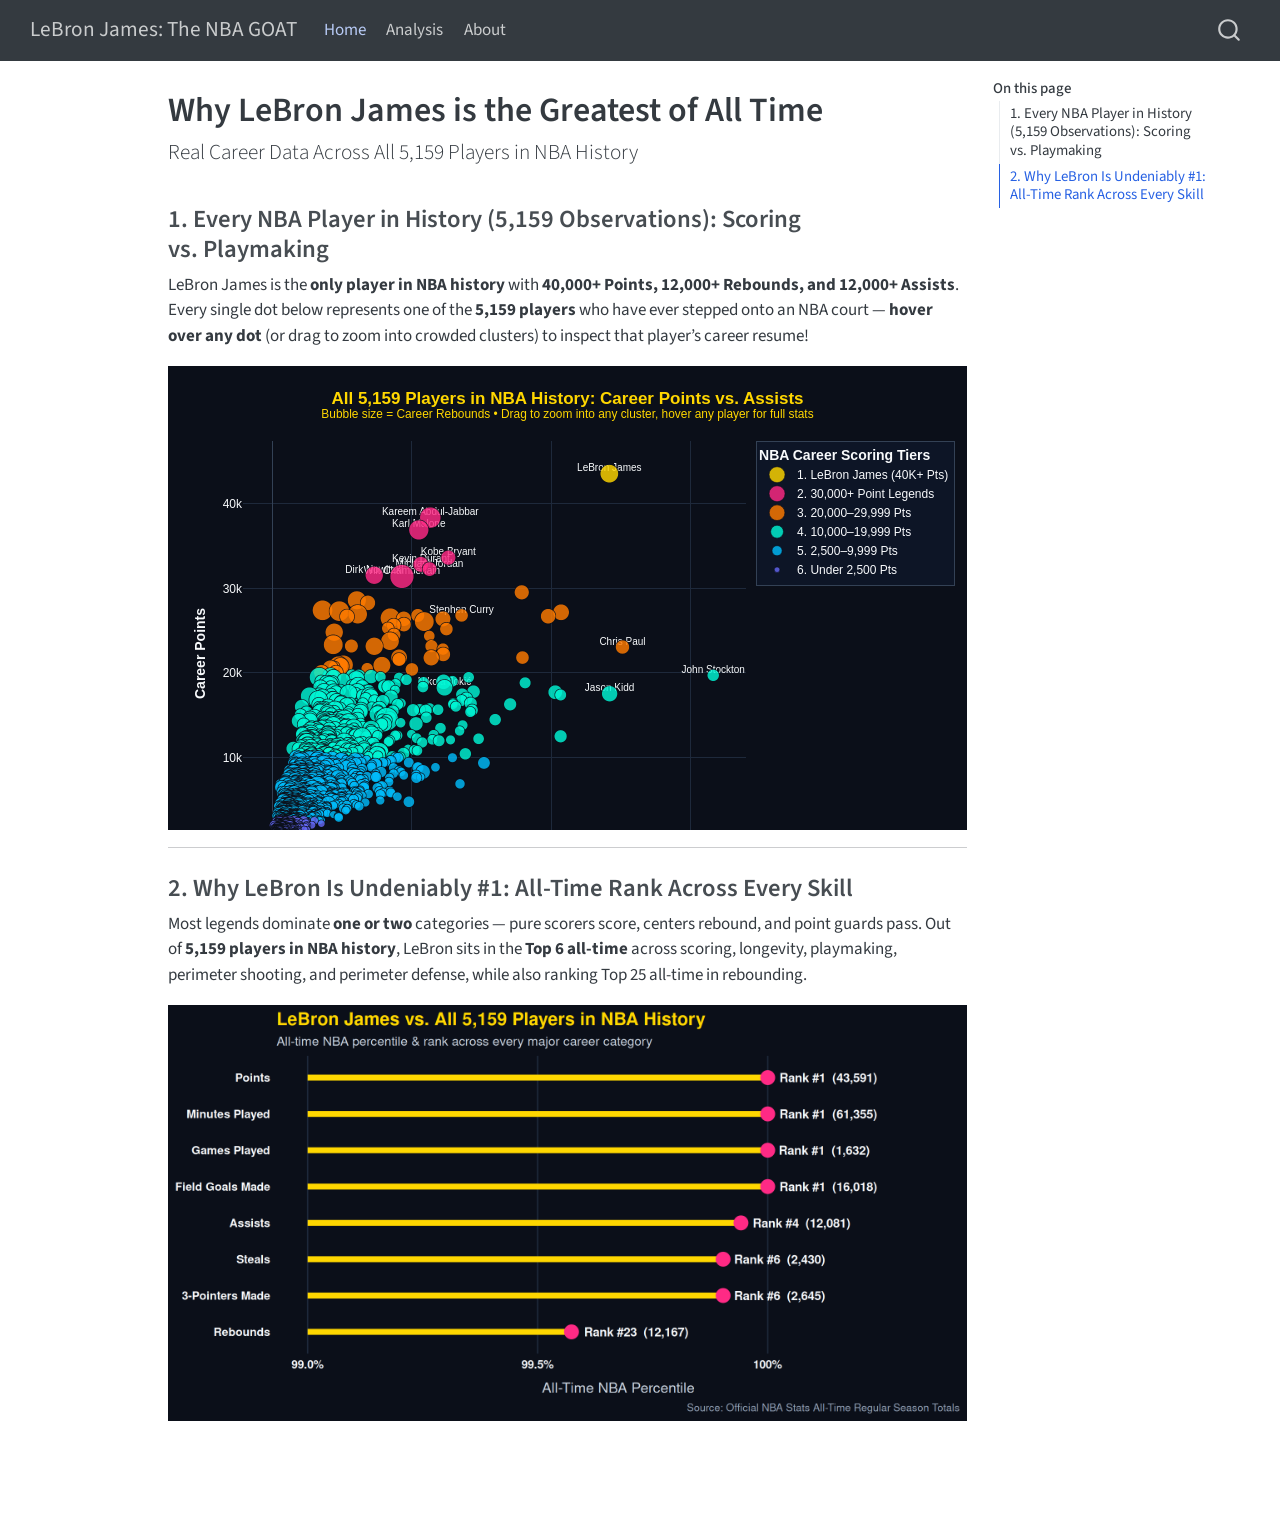
==== index.html @ cf9c0095 "Built site for gh-pages" ====
<!DOCTYPE html>
<html xmlns="http://www.w3.org/1999/xhtml" lang="en" xml:lang="en"><head>

<meta charset="utf-8">
<meta name="generator" content="quarto-1.10.19">

<meta name="viewport" content="width=device-width, initial-scale=1.0, user-scalable=yes">


<title>Why LeBron James is the Greatest of All Time – LeBron James: The NBA GOAT</title>
<style>
/* Default styles provided by pandoc.
** See https://pandoc.org/MANUAL.html#variables-for-html for config info.
*/
span.smallcaps{font-variant: small-caps;}
div.columns{display: flex; gap: 1.5em;}
div.column{flex: auto;}
@media screen {
div.columns{gap: min(4vw, 1.5em);}
div.column{overflow-x: auto;}
}
div.hanging-indent{margin-left: 1.5em; text-indent: -1.5em;}
ul.task-list{list-style: none;}
ul.task-list li input[type="checkbox"] {
  width: 0.8em;
  margin: 0 0.8em 0.2em -1em; /* quarto-specific, see https://github.com/quarto-dev/quarto-cli/issues/4556 */ 
  vertical-align: middle;
}
</style>


<script src="site_libs/quarto-nav/quarto-nav.js"></script>
<script src="site_libs/quarto-nav/headroom.min.js"></script>
<script src="site_libs/clipboard/clipboard.min.js"></script>
<script src="site_libs/quarto-search/autocomplete.umd.js"></script>
<script src="site_libs/quarto-search/fuse.min.js"></script>
<script src="site_libs/quarto-search/quarto-search.js"></script>
<meta name="quarto:offset" content="./">
<script src="site_libs/quarto-html/quarto.js" type="module"></script>
<script src="site_libs/quarto-html/tabsets/tabsets.js" type="module"></script>
<script src="site_libs/quarto-html/popper.min.js"></script>
<script src="site_libs/quarto-html/tippy.umd.min.js"></script>
<script src="site_libs/quarto-html/anchor.min.js"></script>
<link href="site_libs/quarto-html/tippy.css" rel="stylesheet">
<link href="site_libs/quarto-html/quarto-syntax-highlighting-bf27225e3a48a9273f3daa8f8e829971.css" rel="stylesheet" id="quarto-text-highlighting-styles">
<script src="site_libs/bootstrap/bootstrap.min.js"></script>
<link href="site_libs/bootstrap/bootstrap-icons.css" rel="stylesheet">
<link href="site_libs/bootstrap/bootstrap-a4963fa6a6f52ac59a3dae6ac7b188c1.min.css" rel="stylesheet" append-hash="true" id="quarto-bootstrap" data-mode="light">
<script id="quarto-search-options" type="application/json">{
  "location": "navbar",
  "copy-button": false,
  "collapse-after": 3,
  "panel-placement": "end",
  "type": "overlay",
  "limit": 50,
  "keyboard-shortcut": [
    "f",
    "/",
    "s"
  ],
  "show-item-context": false,
  "language": {
    "search-no-results-text": "No results",
    "search-matching-documents-text": "matching documents",
    "search-copy-link-title": "Copy link to search",
    "search-hide-matches-text": "Hide additional matches",
    "search-more-match-text": "more match in this document",
    "search-more-matches-text": "more matches in this document",
    "search-clear-button-title": "Clear",
    "search-text-placeholder": "",
    "search-detached-cancel-button-title": "Cancel",
    "search-submit-button-title": "Submit",
    "search-label": "Search"
  }
}</script>
<link href="site_libs/htmltools-fill-0.5.9/fill.css" rel="stylesheet">
<script src="site_libs/htmlwidgets-1.6.4/htmlwidgets.js"></script>
<script src="site_libs/plotly-binding-4.12.1/plotly.js"></script>
<script src="site_libs/typedarray-0.1/typedarray.min.js"></script>
<script src="site_libs/jquery-3.5.1/jquery.min.js"></script>
<link href="site_libs/crosstalk-1.2.2/css/crosstalk.min.css" rel="stylesheet">
<script src="site_libs/crosstalk-1.2.2/js/crosstalk.min.js"></script>
<link href="site_libs/plotly-htmlwidgets-css-2.25.2/plotly-htmlwidgets.css" rel="stylesheet">
<script src="site_libs/plotly-main-2.25.2/plotly-latest.min.js"></script>


</head>

<body class="nav-fixed quarto-light">

<div id="quarto-search-results"></div>
  <header id="quarto-header" class="headroom fixed-top">
    <nav class="navbar navbar-expand-lg " data-bs-theme="dark">
      <div class="navbar-container container-fluid">
      <div class="navbar-brand-container mx-auto">
    <a class="navbar-brand" href="./index.html">
    <span class="navbar-title">LeBron James: The NBA GOAT</span>
    </a>
  </div>
            <div id="quarto-search" class="" title="Search"></div>
          <button class="navbar-toggler" type="button" data-bs-toggle="collapse" data-bs-target="#navbarCollapse" aria-controls="navbarCollapse" role="menu" aria-expanded="false" aria-label="Toggle navigation" onclick="if (window.quartoToggleHeadroom) { window.quartoToggleHeadroom(); }">
  <span class="navbar-toggler-icon"></span>
</button>
          <div class="collapse navbar-collapse" id="navbarCollapse">
            <ul class="navbar-nav navbar-nav-scroll me-auto">
  <li class="nav-item">
    <a class="nav-link active" href="./index.html" aria-current="page"> 
<span class="menu-text">Home</span></a>
  </li>  
  <li class="nav-item">
    <a class="nav-link" href="./analysis.html"> 
<span class="menu-text">Analysis</span></a>
  </li>  
  <li class="nav-item">
    <a class="nav-link" href="./about.html"> 
<span class="menu-text">About</span></a>
  </li>  
</ul>
          </div> <!-- /navcollapse -->
            <div class="quarto-navbar-tools">
</div>
      </div> <!-- /container-fluid -->
    </nav>
</header>
<!-- content -->
<div id="quarto-content" class="quarto-container page-columns page-rows-contents page-layout-article page-navbar">
<!-- sidebar -->
<!-- margin-sidebar -->
    <div id="quarto-margin-sidebar" class="sidebar margin-sidebar">
        <nav id="TOC" role="doc-toc" class="toc-active">
    <h2 id="toc-title">On this page</h2>
   
  <ul>
  <li><a href="#every-nba-player-in-history-5159-observations-scoring-vs.-playmaking" id="toc-every-nba-player-in-history-5159-observations-scoring-vs.-playmaking" class="nav-link active" data-scroll-target="#every-nba-player-in-history-5159-observations-scoring-vs.-playmaking">1. Every NBA Player in History (5,159 Observations): Scoring vs.&nbsp;Playmaking</a></li>
  <li><a href="#why-lebron-is-undeniably-1-all-time-rank-across-every-skill" id="toc-why-lebron-is-undeniably-1-all-time-rank-across-every-skill" class="nav-link" data-scroll-target="#why-lebron-is-undeniably-1-all-time-rank-across-every-skill">2. Why LeBron Is Undeniably #1: All-Time Rank Across Every Skill</a></li>
  </ul>
</nav>
    </div>
<!-- main -->
<main class="content" id="quarto-document-content">

<header id="title-block-header" class="quarto-title-block default">
<div class="quarto-title">
<h1 class="title">Why LeBron James is the Greatest of All Time</h1>
<p class="subtitle lead">Real Career Data Across All 5,159 Players in NBA History</p>
</div>



<div class="quarto-title-meta">

    
  
    
  </div>
  


</header>


<section id="every-nba-player-in-history-5159-observations-scoring-vs.-playmaking" class="level3">
<h3 class="anchored" data-anchor-id="every-nba-player-in-history-5159-observations-scoring-vs.-playmaking">1. Every NBA Player in History (5,159 Observations): Scoring vs.&nbsp;Playmaking</h3>
<p>LeBron James is the <strong>only player in NBA history</strong> with <strong>40,000+ Points, 12,000+ Rebounds, and 12,000+ Assists</strong>. Every single dot below represents one of the <strong>5,159 players</strong> who have ever stepped onto an NBA court — <strong>hover over any dot</strong> (or drag to zoom into crowded clusters) to inspect that player’s career resume!</p>
<div class="cell">
<div class="cell-output-display">
<div class="plotly html-widget html-fill-item" id="htmlwidget-66c1d3020877c695e731" style="width:100%;height:464px;"></div>
<script type="application/json" data-for="htmlwidget-66c1d3020877c695e731">{"x":{"visdat":{"4955497e282a":["function () ","plotlyVisDat"],"4955232769fa":["function () ","data"],"49553bae70bb":["function () ","data"]},"cur_data":"49553bae70bb","attrs":{"4955232769fa":{"alpha_stroke":1,"sizes":[10,100],"spans":[1,20],"x":{},"y":{},"color":{},"colors":["#FFD700","#FF2A85","#FF7B00","#00F5D4","#00BBF9","#6366F1"],"type":"scattergl","mode":"markers","text":{},"hoverinfo":"text","marker":{"size":{},"opacity":0.81999999999999995,"line":{"width":0.59999999999999998,"color":"#0B0F19"}},"inherit":true},"49553bae70bb":{"alpha_stroke":1,"sizes":[10,100],"spans":[1,20],"x":{},"y":{},"text":{},"type":"scatter","mode":"text","textposition":"top center","textfont":{"size":10,"color":"#F8FAFC"},"hoverinfo":"skip","showlegend":false,"inherit":true}},"layout":{"height":560,"margin":{"b":60,"l":75,"t":75,"r":30},"title":{"text":"<b>All 5,159 Players in NBA History: Career Points vs. Assists<\/b><br><sup>Bubble size = Career Rebounds • Drag to zoom into any cluster, hover any player for full stats<\/sup>","font":{"color":"#FFD700","size":17}},"paper_bgcolor":"#0B0F19","plot_bgcolor":"#0B0F19","font":{"color":"#F8FAFC"},"xaxis":{"domain":[0,1],"automargin":true,"title":"<b>Career Assists<\/b>","gridcolor":"#1E293B","zerolinecolor":"#334155"},"yaxis":{"domain":[0,1],"automargin":true,"title":"<b>Career Points<\/b>","gridcolor":"#1E293B","zerolinecolor":"#334155"},"legend":{"title":{"text":"<b>NBA Career Scoring Tiers<\/b>"},"bgcolor":"rgba(15, 23, 42, 0.85)","bordercolor":"#334155","borderwidth":1},"hovermode":"closest","showlegend":true},"source":"A","config":{"modeBarButtonsToAdd":["hoverclosest","hovercompare"],"showSendToCloud":false},"data":[{"x":[12081],"y":[43591],"type":"scattergl","mode":"markers","text":"<b>#1 LeBron James<\/b><br>Tier: 1. LeBron James (40K+ Pts)<br><b>Points:<\/b> 43,591 (26.7 PPG) — Rank #1<br><b>Assists:<\/b> 12,081 (7.4 APG) — Rank #4<br><b>Rebounds:<\/b> 12,167 (7.5 RPG) — Rank #23<br><b>Steals:<\/b> 2,430 | <b>Blocks:<\/b> 1,192<br><b>Games Played:<\/b> 1,632 | <b>True Shooting:<\/b> 59.0%","hoverinfo":"text","marker":{"color":"rgba(255,215,0,1)","size":18.262801985638195,"opacity":0.81999999999999995,"line":{"color":"#0B0F19","width":0.59999999999999998}},"name":"1. LeBron James (40K+ Pts)","textfont":{"color":"rgba(255,215,0,1)"},"error_y":{"color":"rgba(255,215,0,1)"},"error_x":{"color":"rgba(255,215,0,1)"},"line":{"color":"rgba(255,215,0,1)"},"xaxis":"x","yaxis":"y","frame":null},{"x":[5660,5248,6306,5323,5633,3651,4643],"y":[38387,36928,33643,32848,32292,31560,31419],"type":"scattergl","mode":"markers","text":["<b>#2 Kareem Abdul-Jabbar<\/b><br>Tier: 2. 30,000+ Point Legends<br><b>Points:<\/b> 38,387 (24.6 PPG) — Rank #2<br><b>Assists:<\/b> 5,660 (3.6 APG) — Rank #51<br><b>Rebounds:<\/b> 17,440 (11.2 RPG) — Rank #3<br><b>Steals:<\/b> 1,160 | <b>Blocks:<\/b> 3,189<br><b>Games Played:<\/b> 1,560 | <b>True Shooting:<\/b> 59.2%","<b>#3 Karl Malone<\/b><br>Tier: 2. 30,000+ Point Legends<br><b>Points:<\/b> 36,928 (25 PPG) — Rank #3<br><b>Assists:<\/b> 5,248 (3.6 APG) — Rank #65<br><b>Rebounds:<\/b> 14,968 (10.1 RPG) — Rank #7<br><b>Steals:<\/b> 2,085 | <b>Blocks:<\/b> 1,145<br><b>Games Played:<\/b> 1,476 | <b>True Shooting:<\/b> 57.7%","<b>#4 Kobe Bryant<\/b><br>Tier: 2. 30,000+ Point Legends<br><b>Points:<\/b> 33,643 (25 PPG) — Rank #4<br><b>Assists:<\/b> 6,306 (4.7 APG) — Rank #36<br><b>Rebounds:<\/b> 7,047 (5.2 RPG) — Rank #121<br><b>Steals:<\/b> 1,944 | <b>Blocks:<\/b> 640<br><b>Games Played:<\/b> 1,346 | <b>True Shooting:<\/b> 55.0%","<b>#5 Kevin Durant<\/b><br>Tier: 2. 30,000+ Point Legends<br><b>Points:<\/b> 32,848 (27.1 PPG) — Rank #5<br><b>Assists:<\/b> 5,323 (4.4 APG) — Rank #62<br><b>Rebounds:<\/b> 8,327 (6.9 RPG) — Rank #74<br><b>Steals:<\/b> 1,243 | <b>Blocks:<\/b> 1,359<br><b>Games Played:<\/b> 1,213 | <b>True Shooting:<\/b> 62.2%","<b>#6 Michael Jordan<\/b><br>Tier: 2. 30,000+ Point Legends<br><b>Points:<\/b> 32,292 (30.1 PPG) — Rank #6<br><b>Assists:<\/b> 5,633 (5.3 APG) — Rank #53<br><b>Rebounds:<\/b> 6,672 (6.2 RPG) — Rank #143<br><b>Steals:<\/b> 2,514 | <b>Blocks:<\/b> 893<br><b>Games Played:<\/b> 1,072 | <b>True Shooting:<\/b> 56.9%","<b>#7 Dirk Nowitzki<\/b><br>Tier: 2. 30,000+ Point Legends<br><b>Points:<\/b> 31,560 (20.7 PPG) — Rank #7<br><b>Assists:<\/b> 3,651 (2.4 APG) — Rank #165<br><b>Rebounds:<\/b> 11,489 (7.5 RPG) — Rank #28<br><b>Steals:<\/b> 1,210 | <b>Blocks:<\/b> 1,281<br><b>Games Played:<\/b> 1,522 | <b>True Shooting:<\/b> 57.7%","<b>#8 Wilt Chamberlain<\/b><br>Tier: 2. 30,000+ Point Legends<br><b>Points:<\/b> 31,419 (30.1 PPG) — Rank #8<br><b>Assists:<\/b> 4,643 (4.4 APG) — Rank #86<br><b>Rebounds:<\/b> 23,924 (22.9 RPG) — Rank #1<br><b>Steals:<\/b> N/A | <b>Blocks:<\/b> N/A<br><b>Games Played:<\/b> 1,045 | <b>True Shooting:<\/b> 54.7%"],"hoverinfo":["text","text","text","text","text","text","text"],"marker":{"color":"rgba(255,42,133,1)","size":[21.076007586997186,19.819581346787515,14.854635254301687,15.799330913163171,14.561877293575911,17.859712243561745,24],"opacity":0.81999999999999995,"line":{"color":"#0B0F19","width":0.59999999999999998}},"name":"2. 30,000+ Point Legends","textfont":{"color":"rgba(255,42,133,1)"},"error_y":{"color":"rgba(255,42,133,1)"},"error_x":{"color":"rgba(255,42,133,1)"},"line":{"color":"rgba(255,42,133,1)"},"xaxis":"x","yaxis":"y","frame":null},{"x":[8940,3026,3422,1796,2398,10351,3058,6782,5212,9887,2677,4225,4708,6114,5445,4714,4351,4141,6238,2215,4361,5624,4215,2180,2830,5701,3650,12552,6115,6125,4541,8966,5695,4540,2544,3925,2369,2441,2214,2076,3398,5001,2283,1761],"y":[29539,28596,28289,27409,27313,27176,26946,26806,26801,26710,26668,26496,26397,26395,26071,25728,25613,25279,25192,24815,24505,24368,23757,23334,23177,23165,23149,23058,22816,22195,21836,21813,21791,21586,20941,20894,20880,20790,20708,20558,20497,20407,20049,20042],"type":"scattergl","mode":"markers","text":["<b>#9 James Harden<\/b><br>Tier: 3. 20,000–29,999 Pts<br><b>Points:<\/b> 29,539 (24 PPG) — Rank #9<br><b>Assists:<\/b> 8,940 (7.3 APG) — Rank #12<br><b>Rebounds:<\/b> 6,864 (5.6 RPG) — Rank #133<br><b>Steals:<\/b> 1,804 | <b>Blocks:<\/b> 689<br><b>Games Played:<\/b> 1,233 | <b>True Shooting:<\/b> 60.8%","<b>#10 Shaquille O'Neal<\/b><br>Tier: 3. 20,000–29,999 Pts<br><b>Points:<\/b> 28,596 (23.7 PPG) — Rank #10<br><b>Assists:<\/b> 3,026 (2.5 APG) — Rank #241<br><b>Rebounds:<\/b> 13,099 (10.9 RPG) — Rank #15<br><b>Steals:<\/b> 739 | <b>Blocks:<\/b> 2,732<br><b>Games Played:<\/b> 1,207 | <b>True Shooting:<\/b> 58.6%","<b>#11 Carmelo Anthony<\/b><br>Tier: 3. 20,000–29,999 Pts<br><b>Points:<\/b> 28,289 (22.5 PPG) — Rank #11<br><b>Assists:<\/b> 3,422 (2.7 APG) — Rank #190<br><b>Rebounds:<\/b> 7,808 (6.2 RPG) — Rank #85<br><b>Steals:<\/b> 1,223 | <b>Blocks:<\/b> 644<br><b>Games Played:<\/b> 1,260 | <b>True Shooting:<\/b> 54.3%","<b>#12 Moses Malone<\/b><br>Tier: 3. 20,000–29,999 Pts<br><b>Points:<\/b> 27,409 (20.6 PPG) — Rank #12<br><b>Assists:<\/b> 1,796 (1.4 APG) — Rank #552<br><b>Rebounds:<\/b> 16,212 (12.2 RPG) — Rank #5<br><b>Steals:<\/b> 1,089 | <b>Blocks:<\/b> 1,733<br><b>Games Played:<\/b> 1,329 | <b>True Shooting:<\/b> 56.9%","<b>#13 Elvin Hayes<\/b><br>Tier: 3. 20,000–29,999 Pts<br><b>Points:<\/b> 27,313 (21 PPG) — Rank #13<br><b>Assists:<\/b> 2,398 (1.8 APG) — Rank #369<br><b>Rebounds:<\/b> 16,279 (12.5 RPG) — Rank #4<br><b>Steals:<\/b> 864 | <b>Blocks:<\/b> 1,771<br><b>Games Played:<\/b> 1,303 | <b>True Shooting:<\/b> 49.1%","<b>#14 Russell Westbrook<\/b><br>Tier: 3. 20,000–29,999 Pts<br><b>Points:<\/b> 27,176 (20.9 PPG) — Rank #14<br><b>Assists:<\/b> 10,351 (8 APG) — Rank #5<br><b>Rebounds:<\/b> 9,025 (6.9 RPG) — Rank #61<br><b>Steals:<\/b> 2,038 | <b>Blocks:<\/b> 418<br><b>Games Played:<\/b> 1,301 | <b>True Shooting:<\/b> 52.6%","<b>#15 Hakeem Olajuwon<\/b><br>Tier: 3. 20,000–29,999 Pts<br><b>Points:<\/b> 26,946 (21.8 PPG) — Rank #15<br><b>Assists:<\/b> 3,058 (2.5 APG) — Rank #236<br><b>Rebounds:<\/b> 13,748 (11.1 RPG) — Rank #14<br><b>Steals:<\/b> 2,162 | <b>Blocks:<\/b> 3,830<br><b>Games Played:<\/b> 1,238 | <b>True Shooting:<\/b> 55.3%","<b>#16 Stephen Curry<\/b><br>Tier: 3. 20,000–29,999 Pts<br><b>Points:<\/b> 26,806 (24.8 PPG) — Rank #16<br><b>Assists:<\/b> 6,782 (6.3 APG) — Rank #27<br><b>Rebounds:<\/b> 5,010 (4.6 RPG) — Rank #288<br><b>Steals:<\/b> 1,611 | <b>Blocks:<\/b> 283<br><b>Games Played:<\/b> 1,079 | <b>True Shooting:<\/b> 62.7%","<b>#17 DeMar DeRozan<\/b><br>Tier: 3. 20,000–29,999 Pts<br><b>Points:<\/b> 26,801 (21.1 PPG) — Rank #17<br><b>Assists:<\/b> 5,212 (4.1 APG) — Rank #68<br><b>Rebounds:<\/b> 5,452 (4.3 RPG) — Rank #244<br><b>Steals:<\/b> 1,256 | <b>Blocks:<\/b> 418<br><b>Games Played:<\/b> 1,273 | <b>True Shooting:<\/b> 55.8%","<b>#18 Oscar Robertson<\/b><br>Tier: 3. 20,000–29,999 Pts<br><b>Points:<\/b> 26,710 (25.7 PPG) — Rank #18<br><b>Assists:<\/b> 9,887 (9.5 APG) — Rank #9<br><b>Rebounds:<\/b> 7,804 (7.5 RPG) — Rank #86<br><b>Steals:<\/b> 77 | <b>Blocks:<\/b> 4<br><b>Games Played:<\/b> 1,040 | <b>True Shooting:<\/b> 56.4%","<b>#19 Dominique Wilkins<\/b><br>Tier: 3. 20,000–29,999 Pts<br><b>Points:<\/b> 26,668 (24.8 PPG) — Rank #19<br><b>Assists:<\/b> 2,677 (2.5 APG) — Rank #305<br><b>Rebounds:<\/b> 7,169 (6.7 RPG) — Rank #113<br><b>Steals:<\/b> 1,378 | <b>Blocks:<\/b> 642<br><b>Games Played:<\/b> 1,074 | <b>True Shooting:<\/b> 53.6%","<b>#20 Tim Duncan<\/b><br>Tier: 3. 20,000–29,999 Pts<br><b>Points:<\/b> 26,496 (19 PPG) — Rank #20<br><b>Assists:<\/b> 4,225 (3 APG) — Rank #112<br><b>Rebounds:<\/b> 15,091 (10.8 RPG) — Rank #6<br><b>Steals:<\/b> 1,025 | <b>Blocks:<\/b> 3,020<br><b>Games Played:<\/b> 1,392 | <b>True Shooting:<\/b> 55.1%","<b>#21 Paul Pierce<\/b><br>Tier: 3. 20,000–29,999 Pts<br><b>Points:<\/b> 26,397 (19.7 PPG) — Rank #21<br><b>Assists:<\/b> 4,708 (3.5 APG) — Rank #84<br><b>Rebounds:<\/b> 7,527 (5.6 RPG) — Rank #95<br><b>Steals:<\/b> 1,752 | <b>Blocks:<\/b> 745<br><b>Games Played:<\/b> 1,343 | <b>True Shooting:<\/b> 56.8%","<b>#22 John Havlicek<\/b><br>Tier: 3. 20,000–29,999 Pts<br><b>Points:<\/b> 26,395 (20.8 PPG) — Rank #22<br><b>Assists:<\/b> 6,114 (4.8 APG) — Rank #42<br><b>Rebounds:<\/b> 8,007 (6.3 RPG) — Rank #84<br><b>Steals:<\/b> 476 | <b>Blocks:<\/b> 117<br><b>Games Played:<\/b> 1,270 | <b>True Shooting:<\/b> 49.2%","<b>#23 Kevin Garnett<\/b><br>Tier: 3. 20,000–29,999 Pts<br><b>Points:<\/b> 26,071 (17.8 PPG) — Rank #23<br><b>Assists:<\/b> 5,445 (3.7 APG) — Rank #57<br><b>Rebounds:<\/b> 14,662 (10 RPG) — Rank #9<br><b>Steals:<\/b> 1,859 | <b>Blocks:<\/b> 2,037<br><b>Games Played:<\/b> 1,462 | <b>True Shooting:<\/b> 54.6%","<b>#24 Vince Carter<\/b><br>Tier: 3. 20,000–29,999 Pts<br><b>Points:<\/b> 25,728 (16.7 PPG) — Rank #24<br><b>Assists:<\/b> 4,714 (3.1 APG) — Rank #82<br><b>Rebounds:<\/b> 6,606 (4.3 RPG) — Rank #152<br><b>Steals:<\/b> 1,530 | <b>Blocks:<\/b> 888<br><b>Games Played:<\/b> 1,541 | <b>True Shooting:<\/b> 53.6%","<b>#25 Alex English<\/b><br>Tier: 3. 20,000–29,999 Pts<br><b>Points:<\/b> 25,613 (21.5 PPG) — Rank #25<br><b>Assists:<\/b> 4,351 (3.6 APG) — Rank #104<br><b>Rebounds:<\/b> 6,538 (5.5 RPG) — Rank #157<br><b>Steals:<\/b> 1,067 | <b>Blocks:<\/b> 833<br><b>Games Played:<\/b> 1,193 | <b>True Shooting:<\/b> 55.0%","<b>#26 Reggie Miller<\/b><br>Tier: 3. 20,000–29,999 Pts<br><b>Points:<\/b> 25,279 (18.2 PPG) — Rank #26<br><b>Assists:<\/b> 4,141 (3 APG) — Rank #122<br><b>Rebounds:<\/b> 4,182 (3 RPG) — Rank #396<br><b>Steals:<\/b> 1,505 | <b>Blocks:<\/b> 299<br><b>Games Played:<\/b> 1,389 | <b>True Shooting:<\/b> 61.4%","<b>#27 Jerry West<\/b><br>Tier: 3. 20,000–29,999 Pts<br><b>Points:<\/b> 25,192 (27 PPG) — Rank #27<br><b>Assists:<\/b> 6,238 (6.7 APG) — Rank #37<br><b>Rebounds:<\/b> 5,376 (5.8 RPG) — Rank #249<br><b>Steals:<\/b> 81 | <b>Blocks:<\/b> 23<br><b>Games Played:<\/b> 932 | <b>True Shooting:<\/b> 55.0%","<b>#28 Patrick Ewing<\/b><br>Tier: 3. 20,000–29,999 Pts<br><b>Points:<\/b> 24,815 (21 PPG) — Rank #28<br><b>Assists:<\/b> 2,215 (1.9 APG) — Rank #412<br><b>Rebounds:<\/b> 11,607 (9.8 RPG) — Rank #27<br><b>Steals:<\/b> 1,136 | <b>Blocks:<\/b> 2,894<br><b>Games Played:<\/b> 1,183 | <b>True Shooting:<\/b> 55.3%","<b>#29 Ray Allen<\/b><br>Tier: 3. 20,000–29,999 Pts<br><b>Points:<\/b> 24,505 (18.9 PPG) — Rank #29<br><b>Assists:<\/b> 4,361 (3.4 APG) — Rank #103<br><b>Rebounds:<\/b> 5,272 (4.1 RPG) — Rank #259<br><b>Steals:<\/b> 1,451 | <b>Blocks:<\/b> 244<br><b>Games Played:<\/b> 1,300 | <b>True Shooting:<\/b> 58.0%","<b>#30 Allen Iverson<\/b><br>Tier: 3. 20,000–29,999 Pts<br><b>Points:<\/b> 24,368 (26.7 PPG) — Rank #30<br><b>Assists:<\/b> 5,624 (6.2 APG) — Rank #54<br><b>Rebounds:<\/b> 3,394 (3.7 RPG) — Rank #533<br><b>Steals:<\/b> 1,983 | <b>Blocks:<\/b> 164<br><b>Games Played:<\/b> 914 | <b>True Shooting:<\/b> 51.8%","<b>#31 Charles Barkley<\/b><br>Tier: 3. 20,000–29,999 Pts<br><b>Points:<\/b> 23,757 (22.1 PPG) — Rank #31<br><b>Assists:<\/b> 4,215 (3.9 APG) — Rank #113<br><b>Rebounds:<\/b> 12,546 (11.7 RPG) — Rank #19<br><b>Steals:<\/b> 1,648 | <b>Blocks:<\/b> 888<br><b>Games Played:<\/b> 1,073 | <b>True Shooting:<\/b> 61.2%","<b>#32 Robert Parish<\/b><br>Tier: 3. 20,000–29,999 Pts<br><b>Points:<\/b> 23,334 (14.5 PPG) — Rank #32<br><b>Assists:<\/b> 2,180 (1.4 APG) — Rank #425<br><b>Rebounds:<\/b> 14,715 (9.1 RPG) — Rank #8<br><b>Steals:<\/b> 1,219 | <b>Blocks:<\/b> 2,361<br><b>Games Played:<\/b> 1,611 | <b>True Shooting:<\/b> 57.1%","<b>#33 Adrian Dantley<\/b><br>Tier: 3. 20,000–29,999 Pts<br><b>Points:<\/b> 23,177 (24.3 PPG) — Rank #33<br><b>Assists:<\/b> 2,830 (3 APG) — Rank #281<br><b>Rebounds:<\/b> 5,455 (5.7 RPG) — Rank #243<br><b>Steals:<\/b> 944 | <b>Blocks:<\/b> 150<br><b>Games Played:<\/b> 955 | <b>True Shooting:<\/b> 61.7%","<b>#34 Dwyane Wade<\/b><br>Tier: 3. 20,000–29,999 Pts<br><b>Points:<\/b> 23,165 (22 PPG) — Rank #34<br><b>Assists:<\/b> 5,701 (5.4 APG) — Rank #49<br><b>Rebounds:<\/b> 4,933 (4.7 RPG) — Rank #297<br><b>Steals:<\/b> 1,620 | <b>Blocks:<\/b> 885<br><b>Games Played:<\/b> 1,054 | <b>True Shooting:<\/b> 55.4%","<b>#35 Elgin Baylor<\/b><br>Tier: 3. 20,000–29,999 Pts<br><b>Points:<\/b> 23,149 (27.4 PPG) — Rank #35<br><b>Assists:<\/b> 3,650 (4.3 APG) — Rank #166<br><b>Rebounds:<\/b> 11,463 (13.5 RPG) — Rank #29<br><b>Steals:<\/b> N/A | <b>Blocks:<\/b> N/A<br><b>Games Played:<\/b> 846 | <b>True Shooting:<\/b> 49.4%","<b>#36 Chris Paul<\/b><br>Tier: 3. 20,000–29,999 Pts<br><b>Points:<\/b> 23,058 (16.8 PPG) — Rank #36<br><b>Assists:<\/b> 12,552 (9.2 APG) — Rank #2<br><b>Rebounds:<\/b> 6,006 (4.4 RPG) — Rank #193<br><b>Steals:<\/b> 2,728 | <b>Blocks:<\/b> 222<br><b>Games Played:<\/b> 1,370 | <b>True Shooting:<\/b> 58.0%","<b>#37 Damian Lillard<\/b><br>Tier: 3. 20,000–29,999 Pts<br><b>Points:<\/b> 22,816 (25 PPG) — Rank #37<br><b>Assists:<\/b> 6,115 (6.7 APG) — Rank #41<br><b>Rebounds:<\/b> 3,880 (4.3 RPG) — Rank #445<br><b>Steals:<\/b> 883 | <b>Blocks:<\/b> 268<br><b>Games Played:<\/b> 911 | <b>True Shooting:<\/b> 59.0%","<b>#38 Clyde Drexler<\/b><br>Tier: 3. 20,000–29,999 Pts<br><b>Points:<\/b> 22,195 (20.4 PPG) — Rank #38<br><b>Assists:<\/b> 6,125 (5.6 APG) — Rank #40<br><b>Rebounds:<\/b> 6,677 (6.1 RPG) — Rank #142<br><b>Steals:<\/b> 2,207 | <b>Blocks:<\/b> 719<br><b>Games Played:<\/b> 1,086 | <b>True Shooting:<\/b> 54.7%","<b>#39 Giannis Antetokounmpo<\/b><br>Tier: 3. 20,000–29,999 Pts<br><b>Points:<\/b> 21,836 (24.1 PPG) — Rank #39<br><b>Assists:<\/b> 4,541 (5 APG) — Rank #91<br><b>Rebounds:<\/b> 9,021 (10 RPG) — Rank #62<br><b>Steals:<\/b> 1,005 | <b>Blocks:<\/b> 1,099<br><b>Games Played:<\/b> 906 | <b>True Shooting:<\/b> 61.3%","<b>#40 Gary Payton<\/b><br>Tier: 3. 20,000–29,999 Pts<br><b>Points:<\/b> 21,813 (16.3 PPG) — Rank #40<br><b>Assists:<\/b> 8,966 (6.7 APG) — Rank #11<br><b>Rebounds:<\/b> 5,269 (3.9 RPG) — Rank #260<br><b>Steals:<\/b> 2,445 | <b>Blocks:<\/b> 285<br><b>Games Played:<\/b> 1,335 | <b>True Shooting:<\/b> 52.8%","<b>#41 Larry Bird<\/b><br>Tier: 3. 20,000–29,999 Pts<br><b>Points:<\/b> 21,791 (24.3 PPG) — Rank #41<br><b>Assists:<\/b> 5,695 (6.3 APG) — Rank #50<br><b>Rebounds:<\/b> 8,974 (10 RPG) — Rank #63<br><b>Steals:<\/b> 1,556 | <b>Blocks:<\/b> 755<br><b>Games Played:<\/b> 897 | <b>True Shooting:<\/b> 56.4%","<b>#42 Hal Greer<\/b><br>Tier: 3. 20,000–29,999 Pts<br><b>Points:<\/b> 21,586 (19.2 PPG) — Rank #42<br><b>Assists:<\/b> 4,540 (4 APG) — Rank #93<br><b>Rebounds:<\/b> 5,665 (5 RPG) — Rank #224<br><b>Steals:<\/b> N/A | <b>Blocks:<\/b> N/A<br><b>Games Played:<\/b> 1,122 | <b>True Shooting:<\/b> 50.6%","<b>#43 Walt Bellamy<\/b><br>Tier: 3. 20,000–29,999 Pts<br><b>Points:<\/b> 20,941 (20.1 PPG) — Rank #43<br><b>Assists:<\/b> 2,544 (2.4 APG) — Rank #328<br><b>Rebounds:<\/b> 14,241 (13.7 RPG) — Rank #12<br><b>Steals:<\/b> 52 | <b>Blocks:<\/b> 48<br><b>Games Played:<\/b> 1,043 | <b>True Shooting:<\/b> 55.4%","<b>#44 Pau Gasol<\/b><br>Tier: 3. 20,000–29,999 Pts<br><b>Points:<\/b> 20,894 (17 PPG) — Rank #44<br><b>Assists:<\/b> 3,925 (3.2 APG) — Rank #136<br><b>Rebounds:<\/b> 11,305 (9.2 RPG) — Rank #30<br><b>Steals:<\/b> 606 | <b>Blocks:<\/b> 1,941<br><b>Games Played:<\/b> 1,226 | <b>True Shooting:<\/b> 56.5%","<b>#45 Bob Pettit<\/b><br>Tier: 3. 20,000–29,999 Pts<br><b>Points:<\/b> 20,880 (26.4 PPG) — Rank #45<br><b>Assists:<\/b> 2,369 (3 APG) — Rank #377<br><b>Rebounds:<\/b> 12,849 (16.2 RPG) — Rank #18<br><b>Steals:<\/b> N/A | <b>Blocks:<\/b> N/A<br><b>Games Played:<\/b> 792 | <b>True Shooting:<\/b> 51.1%","<b>#46 David Robinson<\/b><br>Tier: 3. 20,000–29,999 Pts<br><b>Points:<\/b> 20,790 (21.1 PPG) — Rank #46<br><b>Assists:<\/b> 2,441 (2.5 APG) — Rank #357<br><b>Rebounds:<\/b> 10,497 (10.6 RPG) — Rank #37<br><b>Steals:<\/b> 1,388 | <b>Blocks:<\/b> 2,954<br><b>Games Played:<\/b> 987 | <b>True Shooting:<\/b> 58.3%","<b>#47 George Gervin<\/b><br>Tier: 3. 20,000–29,999 Pts<br><b>Points:<\/b> 20,708 (26.2 PPG) — Rank #47<br><b>Assists:<\/b> 2,214 (2.8 APG) — Rank #413<br><b>Rebounds:<\/b> 3,607 (4.6 RPG) — Rank #490<br><b>Steals:<\/b> 941 | <b>Blocks:<\/b> 670<br><b>Games Played:<\/b> 791 | <b>True Shooting:<\/b> 57.2%","<b>#48 LaMarcus Aldridge<\/b><br>Tier: 3. 20,000–29,999 Pts<br><b>Points:<\/b> 20,558 (19.1 PPG) — Rank #48<br><b>Assists:<\/b> 2,076 (1.9 APG) — Rank #459<br><b>Rebounds:<\/b> 8,736 (8.1 RPG) — Rank #66<br><b>Steals:<\/b> 758 | <b>Blocks:<\/b> 1,187<br><b>Games Played:<\/b> 1,076 | <b>True Shooting:<\/b> 54.4%","<b>#49 Mitch Richmond<\/b><br>Tier: 3. 20,000–29,999 Pts<br><b>Points:<\/b> 20,497 (21 PPG) — Rank #49<br><b>Assists:<\/b> 3,398 (3.5 APG) — Rank #191<br><b>Rebounds:<\/b> 3,801 (3.9 RPG) — Rank #456<br><b>Steals:<\/b> 1,211 | <b>Blocks:<\/b> 254<br><b>Games Played:<\/b> 976 | <b>True Shooting:<\/b> 55.7%","<b>#50 Joe Johnson<\/b><br>Tier: 3. 20,000–29,999 Pts<br><b>Points:<\/b> 20,407 (16 PPG) — Rank #50<br><b>Assists:<\/b> 5,001 (3.9 APG) — Rank #76<br><b>Rebounds:<\/b> 5,059 (4 RPG) — Rank #284<br><b>Steals:<\/b> 1,071 | <b>Blocks:<\/b> 260<br><b>Games Played:<\/b> 1,277 | <b>True Shooting:<\/b> 53.0%","<b>#51 Tom Chambers<\/b><br>Tier: 3. 20,000–29,999 Pts<br><b>Points:<\/b> 20,049 (18.1 PPG) — Rank #51<br><b>Assists:<\/b> 2,283 (2.1 APG) — Rank #391<br><b>Rebounds:<\/b> 6,703 (6.1 RPG) — Rank #138<br><b>Steals:<\/b> 885 | <b>Blocks:<\/b> 627<br><b>Games Played:<\/b> 1,107 | <b>True Shooting:<\/b> 54.2%","<b>#52 Antawn Jamison<\/b><br>Tier: 3. 20,000–29,999 Pts<br><b>Points:<\/b> 20,042 (18.5 PPG) — Rank #52<br><b>Assists:<\/b> 1,761 (1.6 APG) — Rank #566<br><b>Rebounds:<\/b> 8,157 (7.5 RPG) — Rank #77<br><b>Steals:<\/b> 1,048 | <b>Blocks:<\/b> 421<br><b>Games Played:<\/b> 1,083 | <b>True Shooting:<\/b> 52.3%"],"hoverinfo":["text","text","text","text","text","text","text","text","text","text","text","text","text","text","text","text","text","text","text","text","text","text","text","text","text","text","text","text","text","text","text","text","text","text","text","text","text","text","text","text","text","text","text","text"],"marker":{"color":"rgba(255,123,0,1)","size":[14.712768899248889,18.798993173975859,15.425704849847708,20.463849836725505,20.497835174873138,16.283912212630689,19.161174994687201,13.152336130521309,13.54752979552593,15.422777808721198,14.948191594082513,19.88444730787138,15.218222689638884,15.570390405026457,19.657041632552996,14.509507960205582,14.455277324991648,12.361902763313294,13.480750744349072,17.930704853047651,13.388599204224002,11.53301821877308,18.483240434009218,19.685314537013998,13.550156230804312,13.081731471143641,17.844020859548188,14.020877721169189,12.054321508817285,14.565834090363118,16.281189714323176,13.385927561048007,16.249155033318111,13.732245505268569,19.43061878173695,17.74828043236737,18.657090295728352,17.247859006880176,11.765799434876744,16.085633262236311,11.971903512405415,13.196984159994557,14.586385593761893,15.678265108331725],"opacity":0.81999999999999995,"line":{"color":"#0B0F19","width":0.59999999999999998}},"name":"3. 20,000–29,999 Pts","textfont":{"color":"rgba(255,123,0,1)"},"error_y":{"color":"rgba(255,123,0,1)"},"error_x":{"color":"rgba(255,123,0,1)"},"line":{"color":"rgba(255,123,0,1)"},"xaxis":"x","yaxis":"y","frame":null},{"x":[15806,2087,2863,3094,3540,3878,1676,7036,2190,4541,3007,2550,4805,6453,1746,6135,5415,2126,9061,1951,4408,2049,2871,3072,3963,4017,4161,3224,2097,5397,1721,6170,3319,4402,2432,3450,7211,1853,3038,10141,2198,2280,2981,2730,12091,2105,3594,6805,10335,1670,3442,3245,3488,1328,2154,1795,3526,4252,3345,6955,2184,1646,6784,3664,3957,2307,2473,6476,2450,3240,4612,7110,2791,6471,8524,1665,4487,2663,6577,1994,1050,1668,3563,1861,5636,3833,3125,2393,2239,5281,3170,5939,3789,7160,5040,1777,1765,2994,5499,2846,4314,2209,3163,7095,2729,1704,1975,1953,1224,3766,2729,3060,2109,1010,2412,1499,3856,5517,4211,1804,2284,2050,1887,2123,1351,2712,1990,2378,4100,3055,3938,1792,2860,1826,7987,2575,2410,4095,1347,946,1879,2085,2135,2511,2812,4597,2497,2730,4001,2273,3160,1928,5147,4012,3916,1123,2502,2645,6819,2184,2864,1849,1997,1408,2625,1609,1775,3244,2910,6025,2242,2922,3541,1573,2042,1369,1649,3527,1696,6711,2547,2631,3023,2575,2789,2634,1237,2945,3781,1985,1077,1215,1379,2141,3591,2437,1979,3554,2677,4982,1688,1390,2312,1088,2851,2940,1909,2101,5777,4482,3770,4405,2260,1813,2996,3364,10334,2004,1264,2007,3217,1352,1627,1838,2063,1987,1400,1449,1600,5175,1300,7392,1318,1186,2077,2090,1738,5735,6386,1862,1348,1338,4199,2015,5972,2114,1097,1856,2793,1771,4159,1509,1298,3212,2134,3498,3103,2572,5371,2767,1202,2697,1240,2429,2414,1469,2379,2803,3612,2243,2087,2066,1556,1268,2298,2909,1266,1620,2414,1114,2407,1631,2079,1825,1843,1010,3285,2300,1368,1194,1859,3690,2224,1868,3020,2185,749,2832,2553,4863,1840,1822,955,2666,1373,1203,2755,2912,1719,3525,1526,3929,1734,5096,3606,3299,3085,1249,1199,5196,3990,1305,3804,3525,1813,1296,2892,3822,3869,2312,1925,1435,1897,2674,1346,1878,1862,2056,2500,3473,4696,6917,2028,1194,994,3545,3754,1306,2254,1663,2290,1618,1405,3436,3779,1245,4293,2608,1515,4585,2696,1269],"y":[19711,19667,19655,19591,19558,19521,19485,19473,19460,19419,19248,19202,19181,19015,19004,18940,18881,18831,18822,18787,18649,18578,18458,18438,18401,18395,18381,18364,18336,18327,18287,18244,17955,17949,17940,17911,17772,17770,17716,17707,17700,17642,17623,17599,17529,17504,17454,17434,17387,17335,17306,17306,17287,17253,17231,17189,17182,17137,17001,16960,16827,16784,16727,16712,16658,16637,16585,16481,16440,16409,16402,16373,16320,16297,16278,16266,16262,16159,16006,16006,15994,15980,15948,15840,15802,15761,15708,15687,15669,15659,15647,15635,15593,15586,15581,15579,15579,15546,15535,15530,15446,15411,15401,15373,15358,15347,15324,15310,15291,15124,15097,15079,15028,15016,14904,14862,14858,14698,14676,14659,14644,14644,14627,14607,14592,14583,14551,14536,14522,14513,14486,14480,14470,14467,14463,14437,14421,14399,14343,14311,14234,14232,14225,14167,14155,14093,14053,14053,14043,14034,14018,13976,13968,13910,13910,13895,13892,13858,13804,13790,13767,13741,13728,13647,13626,13623,13606,13553,13516,13447,13447,13430,13398,13383,13361,13309,13237,13220,13198,13127,13079,13058,13017,12996,12996,12976,12964,12914,12905,12884,12878,12871,12846,12810,12809,12803,12802,12781,12748,12745,12740,12713,12705,12700,12690,12687,12670,12665,12658,12586,12573,12568,12544,12541,12514,12507,12489,12480,12455,12430,12417,12396,12391,12377,12367,12339,12331,12281,12276,12260,12227,12195,12194,12183,12148,12142,12131,12088,12065,12028,11988,11972,11964,11964,11962,11953,11947,11944,11931,11916,11842,11839,11834,11825,11825,11819,11790,11782,11763,11755,11743,11736,11729,11655,11644,11607,11593,11575,11553,11549,11529,11517,11507,11505,11450,11402,11374,11318,11311,11305,11272,11264,11234,11232,11210,11208,11200,11199,11198,11184,11167,11132,11121,11084,11067,11048,11028,11022,11012,10989,10987,10981,10976,10973,10965,10953,10925,10912,10909,10902,10898,10882,10882,10853,10845,10840,10829,10823,10805,10789,10759,10716,10713,10684,10674,10628,10625,10624,10597,10587,10571,10561,10544,10537,10483,10473,10465,10449,10448,10446,10433,10415,10389,10380,10372,10348,10303,10291,10266,10250,10242,10184,10176,10163,10158,10156,10125,10068,10063,10061,10037,10023],"type":"scattergl","mode":"markers","text":["<b>#53 John Stockton<\/b><br>Tier: 4. 10,000–19,999 Pts<br><b>Points:<\/b> 19,711 (13.1 PPG) — Rank #53<br><b>Assists:<\/b> 15,806 (10.5 APG) — Rank #1<br><b>Rebounds:<\/b> 4,051 (2.7 RPG) — Rank #415<br><b>Steals:<\/b> 3,265 | <b>Blocks:<\/b> 315<br><b>Games Played:<\/b> 1,504 | <b>True Shooting:<\/b> 60.8%","<b>#54 Anthony Davis<\/b><br>Tier: 4. 10,000–19,999 Pts<br><b>Points:<\/b> 19,667 (24 PPG) — Rank #54<br><b>Assists:<\/b> 2,087 (2.6 APG) — Rank #452<br><b>Rebounds:<\/b> 8,751 (10.7 RPG) — Rank #65<br><b>Steals:<\/b> 1,069 | <b>Blocks:<\/b> 1,859<br><b>Games Played:<\/b> 818 | <b>True Shooting:<\/b> 59.1%","<b>#55 Bernard King<\/b><br>Tier: 4. 10,000–19,999 Pts<br><b>Points:<\/b> 19,655 (22.5 PPG) — Rank #55<br><b>Assists:<\/b> 2,863 (3.3 APG) — Rank #272<br><b>Rebounds:<\/b> 5,060 (5.8 RPG) — Rank #283<br><b>Steals:<\/b> 866 | <b>Blocks:<\/b> 230<br><b>Games Played:<\/b> 874 | <b>True Shooting:<\/b> 56.1%","<b>#56 Clifford Robinson<\/b><br>Tier: 4. 10,000–19,999 Pts<br><b>Points:<\/b> 19,591 (14.2 PPG) — Rank #56<br><b>Assists:<\/b> 3,094 (2.2 APG) — Rank #230<br><b>Rebounds:<\/b> 6,306 (4.6 RPG) — Rank #173<br><b>Steals:<\/b> 1,402 | <b>Blocks:<\/b> 1,390<br><b>Games Played:<\/b> 1,380 | <b>True Shooting:<\/b> 51.2%","<b>#57 Paul George<\/b><br>Tier: 4. 10,000–19,999 Pts<br><b>Points:<\/b> 19,558 (20.5 PPG) — Rank #57<br><b>Assists:<\/b> 3,540 (3.7 APG) — Rank #178<br><b>Rebounds:<\/b> 5,932 (6.2 RPG) — Rank #202<br><b>Steals:<\/b> 1,622 | <b>Blocks:<\/b> 421<br><b>Games Played:<\/b> 955 | <b>True Shooting:<\/b> 57.1%","<b>#58 Walter Davis<\/b><br>Tier: 4. 10,000–19,999 Pts<br><b>Points:<\/b> 19,521 (18.9 PPG) — Rank #58<br><b>Assists:<\/b> 3,878 (3.8 APG) — Rank #141<br><b>Rebounds:<\/b> 3,053 (3 RPG) — Rank #620<br><b>Steals:<\/b> 1,280 | <b>Blocks:<\/b> 133<br><b>Games Played:<\/b> 1,033 | <b>True Shooting:<\/b> 55.8%","<b>#59 Dwight Howard<\/b><br>Tier: 4. 10,000–19,999 Pts<br><b>Points:<\/b> 19,485 (15.7 PPG) — Rank #59<br><b>Assists:<\/b> 1,676 (1.3 APG) — Rank #603<br><b>Rebounds:<\/b> 14,627 (11.8 RPG) — Rank #10<br><b>Steals:<\/b> 1,081 | <b>Blocks:<\/b> 2,228<br><b>Games Played:<\/b> 1,242 | <b>True Shooting:<\/b> 60.2%","<b>#60 Tony Parker<\/b><br>Tier: 4. 10,000–19,999 Pts<br><b>Points:<\/b> 19,473 (15.5 PPG) — Rank #60<br><b>Assists:<\/b> 7,036 (5.6 APG) — Rank #21<br><b>Rebounds:<\/b> 3,396 (2.7 RPG) — Rank #532<br><b>Steals:<\/b> 1,053 | <b>Blocks:<\/b> 98<br><b>Games Played:<\/b> 1,254 | <b>True Shooting:<\/b> 54.6%","<b>#61 Terry Cummings<\/b><br>Tier: 4. 10,000–19,999 Pts<br><b>Points:<\/b> 19,460 (16.4 PPG) — Rank #61<br><b>Assists:<\/b> 2,190 (1.9 APG) — Rank #418<br><b>Rebounds:<\/b> 8,630 (7.3 RPG) — Rank #70<br><b>Steals:<\/b> 1,255 | <b>Blocks:<\/b> 650<br><b>Games Played:<\/b> 1,183 | <b>True Shooting:<\/b> 52.0%","<b>#62 Jamal Crawford<\/b><br>Tier: 4. 10,000–19,999 Pts<br><b>Points:<\/b> 19,419 (14.6 PPG) — Rank #62<br><b>Assists:<\/b> 4,541 (3.4 APG) — Rank #91<br><b>Rebounds:<\/b> 2,948 (2.2 RPG) — Rank #647<br><b>Steals:<\/b> 1,179 | <b>Blocks:<\/b> 271<br><b>Games Played:<\/b> 1,327 | <b>True Shooting:<\/b> 52.9%","<b>#63 Bob Lanier<\/b><br>Tier: 4. 10,000–19,999 Pts<br><b>Points:<\/b> 19,248 (20.1 PPG) — Rank #63<br><b>Assists:<\/b> 3,007 (3.1 APG) — Rank #245<br><b>Rebounds:<\/b> 9,698 (10.1 RPG) — Rank #47<br><b>Steals:<\/b> 777 | <b>Blocks:<\/b> 1,100<br><b>Games Played:<\/b> 959 | <b>True Shooting:<\/b> 55.9%","<b>#64 Eddie Johnson<\/b><br>Tier: 4. 10,000–19,999 Pts<br><b>Points:<\/b> 19,202 (16 PPG) — Rank #64<br><b>Assists:<\/b> 2,550 (2.1 APG) — Rank #326<br><b>Rebounds:<\/b> 4,832 (4 RPG) — Rank #305<br><b>Steals:<\/b> 739 | <b>Blocks:<\/b> 180<br><b>Games Played:<\/b> 1,199 | <b>True Shooting:<\/b> 53.3%","<b>#65 Gail Goodrich<\/b><br>Tier: 4. 10,000–19,999 Pts<br><b>Points:<\/b> 19,181 (18.6 PPG) — Rank #65<br><b>Assists:<\/b> 4,805 (4.7 APG) — Rank #81<br><b>Rebounds:<\/b> 3,279 (3.2 RPG) — Rank #558<br><b>Steals:<\/b> 545 | <b>Blocks:<\/b> 72<br><b>Games Played:<\/b> 1,031 | <b>True Shooting:<\/b> 51.4%","<b>#66 Reggie Theus<\/b><br>Tier: 4. 10,000–19,999 Pts<br><b>Points:<\/b> 19,015 (18.5 PPG) — Rank #66<br><b>Assists:<\/b> 6,453 (6.3 APG) — Rank #34<br><b>Rebounds:<\/b> 3,349 (3.3 RPG) — Rank #547<br><b>Steals:<\/b> 1,206 | <b>Blocks:<\/b> 236<br><b>Games Played:<\/b> 1,026 | <b>True Shooting:<\/b> 54.5%","<b>#67 Dale Ellis<\/b><br>Tier: 4. 10,000–19,999 Pts<br><b>Points:<\/b> 19,004 (15.7 PPG) — Rank #67<br><b>Assists:<\/b> 1,746 (1.4 APG) — Rank #573<br><b>Rebounds:<\/b> 4,201 (3.5 RPG) — Rank #392<br><b>Steals:<\/b> 974 | <b>Blocks:<\/b> 183<br><b>Games Played:<\/b> 1,209 | <b>True Shooting:<\/b> 56.7%","<b>#68 Scottie Pippen<\/b><br>Tier: 4. 10,000–19,999 Pts<br><b>Points:<\/b> 18,940 (16.1 PPG) — Rank #68<br><b>Assists:<\/b> 6,135 (5.2 APG) — Rank #39<br><b>Rebounds:<\/b> 7,494 (6.4 RPG) — Rank #97<br><b>Steals:<\/b> 2,307 | <b>Blocks:<\/b> 947<br><b>Games Played:<\/b> 1,178 | <b>True Shooting:<\/b> 53.6%","<b>#69 Jason Terry<\/b><br>Tier: 4. 10,000–19,999 Pts<br><b>Points:<\/b> 18,881 (13.4 PPG) — Rank #69<br><b>Assists:<\/b> 5,415 (3.8 APG) — Rank #58<br><b>Rebounds:<\/b> 3,274 (2.3 RPG) — Rank #561<br><b>Steals:<\/b> 1,603 | <b>Blocks:<\/b> 275<br><b>Games Played:<\/b> 1,410 | <b>True Shooting:<\/b> 55.4%","<b>#70 Chet Walker<\/b><br>Tier: 4. 10,000–19,999 Pts<br><b>Points:<\/b> 18,831 (18.2 PPG) — Rank #70<br><b>Assists:<\/b> 2,126 (2.1 APG) — Rank #435<br><b>Rebounds:<\/b> 7,314 (7.1 RPG) — Rank #106<br><b>Steals:<\/b> 117 | <b>Blocks:<\/b> 10<br><b>Games Played:<\/b> 1,032 | <b>True Shooting:<\/b> 54.0%","<b>#71 Isiah Thomas<\/b><br>Tier: 4. 10,000–19,999 Pts<br><b>Points:<\/b> 18,822 (19.2 PPG) — Rank #71<br><b>Assists:<\/b> 9,061 (9.3 APG) — Rank #10<br><b>Rebounds:<\/b> 3,478 (3.6 RPG) — Rank #513<br><b>Steals:<\/b> 1,861 | <b>Blocks:<\/b> 249<br><b>Games Played:<\/b> 979 | <b>True Shooting:<\/b> 51.6%","<b>#72 Bob McAdoo<\/b><br>Tier: 4. 10,000–19,999 Pts<br><b>Points:<\/b> 18,787 (22.1 PPG) — Rank #72<br><b>Assists:<\/b> 1,951 (2.3 APG) — Rank #499<br><b>Rebounds:<\/b> 8,048 (9.4 RPG) — Rank #81<br><b>Steals:<\/b> 751 | <b>Blocks:<\/b> 1,147<br><b>Games Played:<\/b> 852 | <b>True Shooting:<\/b> 55.1%","<b>#73 Kyrie Irving<\/b><br>Tier: 4. 10,000–19,999 Pts<br><b>Points:<\/b> 18,649 (23.6 PPG) — Rank #73<br><b>Assists:<\/b> 4,408 (5.6 APG) — Rank #99<br><b>Rebounds:<\/b> 3,205 (4.1 RPG) — Rank #582<br><b>Steals:<\/b> 1,033 | <b>Blocks:<\/b> 341<br><b>Games Played:<\/b> 789 | <b>True Shooting:<\/b> 58.4%","<b>#74 Zach Randolph<\/b><br>Tier: 4. 10,000–19,999 Pts<br><b>Points:<\/b> 18,578 (16.6 PPG) — Rank #74<br><b>Assists:<\/b> 2,049 (1.8 APG) — Rank #469<br><b>Rebounds:<\/b> 10,208 (9.1 RPG) — Rank #43<br><b>Steals:<\/b> 834 | <b>Blocks:<\/b> 301<br><b>Games Played:<\/b> 1,116 | <b>True Shooting:<\/b> 52.2%","<b>#75 Mark Aguirre<\/b><br>Tier: 4. 10,000–19,999 Pts<br><b>Points:<\/b> 18,458 (20 PPG) — Rank #75<br><b>Assists:<\/b> 2,871 (3.1 APG) — Rank #270<br><b>Rebounds:<\/b> 4,578 (5 RPG) — Rank #337<br><b>Steals:<\/b> 687 | <b>Blocks:<\/b> 296<br><b>Games Played:<\/b> 923 | <b>True Shooting:<\/b> 54.2%","<b>#76 Dolph Schayes<\/b><br>Tier: 4. 10,000–19,999 Pts<br><b>Points:<\/b> 18,438 (18.5 PPG) — Rank #76<br><b>Assists:<\/b> 3,072 (3.1 APG) — Rank #234<br><b>Rebounds:<\/b> 11,256 (11.3 RPG) — Rank #31<br><b>Steals:<\/b> N/A | <b>Blocks:<\/b> N/A<br><b>Games Played:<\/b> 996 | <b>True Shooting:<\/b> 48.8%","<b>#77 Devin Booker<\/b><br>Tier: 4. 10,000–19,999 Pts<br><b>Points:<\/b> 18,401 (24.6 PPG) — Rank #77<br><b>Assists:<\/b> 3,963 (5.3 APG) — Rank #131<br><b>Rebounds:<\/b> 2,994 (4 RPG) — Rank #636<br><b>Steals:<\/b> 641 | <b>Blocks:<\/b> 212<br><b>Games Played:<\/b> 748 | <b>True Shooting:<\/b> 58.2%","<b>#78 Rick Barry<\/b><br>Tier: 4. 10,000–19,999 Pts<br><b>Points:<\/b> 18,395 (23.2 PPG) — Rank #78<br><b>Assists:<\/b> 4,017 (5.1 APG) — Rank #126<br><b>Rebounds:<\/b> 5,168 (6.5 RPG) — Rank #273<br><b>Steals:<\/b> 1,104 | <b>Blocks:<\/b> 269<br><b>Games Played:<\/b> 794 | <b>True Shooting:<\/b> 51.0%","<b>#79 Tracy McGrady<\/b><br>Tier: 4. 10,000–19,999 Pts<br><b>Points:<\/b> 18,381 (19.6 PPG) — Rank #79<br><b>Assists:<\/b> 4,161 (4.4 APG) — Rank #120<br><b>Rebounds:<\/b> 5,276 (5.6 RPG) — Rank #258<br><b>Steals:<\/b> 1,136 | <b>Blocks:<\/b> 807<br><b>Games Played:<\/b> 938 | <b>True Shooting:<\/b> 51.9%","<b>#80 Julius Erving<\/b><br>Tier: 4. 10,000–19,999 Pts<br><b>Points:<\/b> 18,364 (22 PPG) — Rank #80<br><b>Assists:<\/b> 3,224 (3.9 APG) — Rank #208<br><b>Rebounds:<\/b> 5,601 (6.7 RPG) — Rank #233<br><b>Steals:<\/b> 1,508 | <b>Blocks:<\/b> 1,293<br><b>Games Played:<\/b> 836 | <b>True Shooting:<\/b> 55.8%","<b>#81 Glen Rice<\/b><br>Tier: 4. 10,000–19,999 Pts<br><b>Points:<\/b> 18,336 (18.3 PPG) — Rank #81<br><b>Assists:<\/b> 2,097 (2.1 APG) — Rank #448<br><b>Rebounds:<\/b> 4,387 (4.4 RPG) — Rank #359<br><b>Steals:<\/b> 958 | <b>Blocks:<\/b> 265<br><b>Games Played:<\/b> 1,000 | <b>True Shooting:<\/b> 55.4%","<b>#82 Dave Bing<\/b><br>Tier: 4. 10,000–19,999 Pts<br><b>Points:<\/b> 18,327 (20.3 PPG) — Rank #82<br><b>Assists:<\/b> 5,397 (6 APG) — Rank #60<br><b>Rebounds:<\/b> 3,420 (3.8 RPG) — Rank #527<br><b>Steals:<\/b> 483 | <b>Blocks:<\/b> 89<br><b>Games Played:<\/b> 901 | <b>True Shooting:<\/b> 50.2%","<b>#83 Brook Lopez<\/b><br>Tier: 4. 10,000–19,999 Pts<br><b>Points:<\/b> 18,287 (15.4 PPG) — Rank #83<br><b>Assists:<\/b> 1,721 (1.4 APG) — Rank #583<br><b>Rebounds:<\/b> 7,062 (5.9 RPG) — Rank #120<br><b>Steals:<\/b> 682 | <b>Blocks:<\/b> 2,156<br><b>Games Played:<\/b> 1,190 | <b>True Shooting:<\/b> 57.8%","<b>#84 Nikola Jokić<\/b><br>Tier: 4. 10,000–19,999 Pts<br><b>Points:<\/b> 18,244 (22.2 PPG) — Rank #84<br><b>Assists:<\/b> 6,170 (7.5 APG) — Rank #38<br><b>Rebounds:<\/b> 9,085 (11.1 RPG) — Rank #57<br><b>Steals:<\/b> 1,059 | <b>Blocks:<\/b> 601<br><b>Games Played:<\/b> 820 | <b>True Shooting:<\/b> 64.0%","<b>#85 World Free<\/b><br>Tier: 4. 10,000–19,999 Pts<br><b>Points:<\/b> 17,955 (20.3 PPG) — Rank #85<br><b>Assists:<\/b> 3,319 (3.7 APG) — Rank #198<br><b>Rebounds:<\/b> 2,430 (2.7 RPG) — Rank #824<br><b>Steals:<\/b> 910 | <b>Blocks:<\/b> 223<br><b>Games Played:<\/b> 886 | <b>True Shooting:<\/b> 52.7%","<b>#86 Calvin Murphy<\/b><br>Tier: 4. 10,000–19,999 Pts<br><b>Points:<\/b> 17,949 (17.9 PPG) — Rank #86<br><b>Assists:<\/b> 4,402 (4.4 APG) — Rank #102<br><b>Rebounds:<\/b> 2,103 (2.1 RPG) — Rank #961<br><b>Steals:<\/b> 1,165 | <b>Blocks:<\/b> 51<br><b>Games Played:<\/b> 1,002 | <b>True Shooting:<\/b> 53.6%","<b>#87 Lou Hudson<\/b><br>Tier: 4. 10,000–19,999 Pts<br><b>Points:<\/b> 17,940 (20.2 PPG) — Rank #87<br><b>Assists:<\/b> 2,432 (2.7 APG) — Rank #359<br><b>Rebounds:<\/b> 3,926 (4.4 RPG) — Rank #436<br><b>Steals:<\/b> 516 | <b>Blocks:<\/b> 98<br><b>Games Played:<\/b> 890 | <b>True Shooting:<\/b> 53.2%","<b>#88 Chris Mullin<\/b><br>Tier: 4. 10,000–19,999 Pts<br><b>Points:<\/b> 17,911 (18.2 PPG) — Rank #88<br><b>Assists:<\/b> 3,450 (3.5 APG) — Rank #186<br><b>Rebounds:<\/b> 4,034 (4.1 RPG) — Rank #417<br><b>Steals:<\/b> 1,530 | <b>Blocks:<\/b> 549<br><b>Games Played:<\/b> 986 | <b>True Shooting:<\/b> 59.4%","<b>#89 Lenny Wilkens<\/b><br>Tier: 4. 10,000–19,999 Pts<br><b>Points:<\/b> 17,772 (16.5 PPG) — Rank #89<br><b>Assists:<\/b> 7,211 (6.7 APG) — Rank #17<br><b>Rebounds:<\/b> 5,030 (4.7 RPG) — Rank #286<br><b>Steals:<\/b> 174 | <b>Blocks:<\/b> 26<br><b>Games Played:<\/b> 1,077 | <b>True Shooting:<\/b> 51.1%","<b>#90 Bailey Howell<\/b><br>Tier: 4. 10,000–19,999 Pts<br><b>Points:<\/b> 17,770 (18.7 PPG) — Rank #90<br><b>Assists:<\/b> 1,853 (2 APG) — Rank #529<br><b>Rebounds:<\/b> 9,383 (9.9 RPG) — Rank #53<br><b>Steals:<\/b> N/A | <b>Blocks:<\/b> N/A<br><b>Games Played:<\/b> 950 | <b>True Shooting:<\/b> 54.4%","<b>#91 Nikola Vučević<\/b><br>Tier: 4. 10,000–19,999 Pts<br><b>Points:<\/b> 17,716 (16.9 PPG) — Rank #91<br><b>Assists:<\/b> 3,038 (2.9 APG) — Rank #239<br><b>Rebounds:<\/b> 10,741 (10.2 RPG) — Rank #35<br><b>Steals:<\/b> 860 | <b>Blocks:<\/b> 890<br><b>Games Played:<\/b> 1,048 | <b>True Shooting:<\/b> 55.0%","<b>#92 Magic Johnson<\/b><br>Tier: 4. 10,000–19,999 Pts<br><b>Points:<\/b> 17,707 (19.5 PPG) — Rank #92<br><b>Assists:<\/b> 10,141 (11.2 APG) — Rank #8<br><b>Rebounds:<\/b> 6,559 (7.2 RPG) — Rank #156<br><b>Steals:<\/b> 1,724 | <b>Blocks:<\/b> 374<br><b>Games Played:<\/b> 906 | <b>True Shooting:<\/b> 61.0%","<b>#93 Shawn Marion<\/b><br>Tier: 4. 10,000–19,999 Pts<br><b>Points:<\/b> 17,700 (15.2 PPG) — Rank #93<br><b>Assists:<\/b> 2,198 (1.9 APG) — Rank #415<br><b>Rebounds:<\/b> 10,101 (8.7 RPG) — Rank #44<br><b>Steals:<\/b> 1,759 | <b>Blocks:<\/b> 1,233<br><b>Games Played:<\/b> 1,163 | <b>True Shooting:<\/b> 54.2%","<b>#94 Rudy Gay<\/b><br>Tier: 4. 10,000–19,999 Pts<br><b>Points:<\/b> 17,642 (15.8 PPG) — Rank #94<br><b>Assists:<\/b> 2,280 (2 APG) — Rank #392<br><b>Rebounds:<\/b> 6,283 (5.6 RPG) — Rank #175<br><b>Steals:<\/b> 1,231 | <b>Blocks:<\/b> 798<br><b>Games Played:<\/b> 1,120 | <b>True Shooting:<\/b> 53.5%","<b>#95 Rolando Blackman<\/b><br>Tier: 4. 10,000–19,999 Pts<br><b>Points:<\/b> 17,623 (18 PPG) — Rank #95<br><b>Assists:<\/b> 2,981 (3 APG) — Rank #253<br><b>Rebounds:<\/b> 3,278 (3.3 RPG) — Rank #559<br><b>Steals:<\/b> 715 | <b>Blocks:<\/b> 274<br><b>Games Played:<\/b> 980 | <b>True Shooting:<\/b> 55.5%","<b>#96 Otis Thorpe<\/b><br>Tier: 4. 10,000–19,999 Pts<br><b>Points:<\/b> 17,599 (14 PPG) — Rank #96<br><b>Assists:<\/b> 2,730 (2.2 APG) — Rank #295<br><b>Rebounds:<\/b> 10,370 (8.2 RPG) — Rank #42<br><b>Steals:<\/b> 840 | <b>Blocks:<\/b> 501<br><b>Games Played:<\/b> 1,257 | <b>True Shooting:<\/b> 58.4%","<b>#97 Jason Kidd<\/b><br>Tier: 4. 10,000–19,999 Pts<br><b>Points:<\/b> 17,529 (12.6 PPG) — Rank #97<br><b>Assists:<\/b> 12,091 (8.7 APG) — Rank #3<br><b>Rebounds:<\/b> 8,725 (6.3 RPG) — Rank #67<br><b>Steals:<\/b> 2,684 | <b>Blocks:<\/b> 450<br><b>Games Played:<\/b> 1,391 | <b>True Shooting:<\/b> 50.7%","<b>#98 Klay Thompson<\/b><br>Tier: 4. 10,000–19,999 Pts<br><b>Points:<\/b> 17,504 (18.5 PPG) — Rank #98<br><b>Assists:<\/b> 2,105 (2.2 APG) — Rank #443<br><b>Rebounds:<\/b> 3,201 (3.4 RPG) — Rank #584<br><b>Steals:<\/b> 761 | <b>Blocks:<\/b> 473<br><b>Games Played:<\/b> 945 | <b>True Shooting:<\/b> 57.1%","<b>#99 Earl Monroe<\/b><br>Tier: 4. 10,000–19,999 Pts<br><b>Points:<\/b> 17,454 (18.8 PPG) — Rank #99<br><b>Assists:<\/b> 3,594 (3.9 APG) — Rank #170<br><b>Rebounds:<\/b> 2,796 (3 RPG) — Rank #693<br><b>Steals:<\/b> 473 | <b>Blocks:<\/b> 121<br><b>Games Played:<\/b> 926 | <b>True Shooting:<\/b> 51.7%","<b>#100 Jrue Holiday<\/b><br>Tier: 4. 10,000–19,999 Pts<br><b>Points:<\/b> 17,434 (15.8 PPG) — Rank #100<br><b>Assists:<\/b> 6,805 (6.2 APG) — Rank #25<br><b>Rebounds:<\/b> 4,621 (4.2 RPG) — Rank #331<br><b>Steals:<\/b> 1,538 | <b>Blocks:<\/b> 543<br><b>Games Played:<\/b> 1,101 | <b>True Shooting:<\/b> 54.8%","<b>#101 Steve Nash<\/b><br>Tier: 4. 10,000–19,999 Pts<br><b>Points:<\/b> 17,387 (14.3 PPG) — Rank #101<br><b>Assists:<\/b> 10,335 (8.5 APG) — Rank #6<br><b>Rebounds:<\/b> 3,642 (3 RPG) — Rank #480<br><b>Steals:<\/b> 899 | <b>Blocks:<\/b> 102<br><b>Games Played:<\/b> 1,217 | <b>True Shooting:<\/b> 60.5%","<b>#102 Kevin McHale<\/b><br>Tier: 4. 10,000–19,999 Pts<br><b>Points:<\/b> 17,335 (17.9 PPG) — Rank #102<br><b>Assists:<\/b> 1,670 (1.7 APG) — Rank #608<br><b>Rebounds:<\/b> 7,122 (7.3 RPG) — Rank #116<br><b>Steals:<\/b> 344 | <b>Blocks:<\/b> 1,690<br><b>Games Played:<\/b> 971 | <b>True Shooting:<\/b> 60.5%","<b>#103 Bradley Beal<\/b><br>Tier: 4. 10,000–19,999 Pts<br><b>Points:<\/b> 17,306 (21.4 PPG) — Rank #103<br><b>Assists:<\/b> 3,442 (4.3 APG) — Rank #188<br><b>Rebounds:<\/b> 3,251 (4 RPG) — Rank #568<br><b>Steals:<\/b> 885 | <b>Blocks:<\/b> 339<br><b>Games Played:<\/b> 807 | <b>True Shooting:<\/b> 56.8%","<b>#104 Michael Finley<\/b><br>Tier: 4. 10,000–19,999 Pts<br><b>Points:<\/b> 17,306 (15.7 PPG) — Rank #103<br><b>Assists:<\/b> 3,245 (2.9 APG) — Rank #205<br><b>Rebounds:<\/b> 4,804 (4.4 RPG) — Rank #308<br><b>Steals:<\/b> 996 | <b>Blocks:<\/b> 323<br><b>Games Played:<\/b> 1,103 | <b>True Shooting:<\/b> 52.7%","<b>#105 Jack Sikma<\/b><br>Tier: 4. 10,000–19,999 Pts<br><b>Points:<\/b> 17,287 (15.6 PPG) — Rank #105<br><b>Assists:<\/b> 3,488 (3.2 APG) — Rank #184<br><b>Rebounds:<\/b> 10,816 (9.8 RPG) — Rank #34<br><b>Steals:<\/b> 1,162 | <b>Blocks:<\/b> 1,048<br><b>Games Played:<\/b> 1,107 | <b>True Shooting:<\/b> 54.0%","<b>#106 Kevin Willis<\/b><br>Tier: 4. 10,000–19,999 Pts<br><b>Points:<\/b> 17,253 (12.1 PPG) — Rank #106<br><b>Assists:<\/b> 1,328 (0.9 APG) — Rank #766<br><b>Rebounds:<\/b> 11,901 (8.4 RPG) — Rank #25<br><b>Steals:<\/b> 958 | <b>Blocks:<\/b> 751<br><b>Games Played:<\/b> 1,424 | <b>True Shooting:<\/b> 52.5%","<b>#107 Jeff Malone<\/b><br>Tier: 4. 10,000–19,999 Pts<br><b>Points:<\/b> 17,231 (19 PPG) — Rank #107<br><b>Assists:<\/b> 2,154 (2.4 APG) — Rank #430<br><b>Rebounds:<\/b> 2,364 (2.6 RPG) — Rank #852<br><b>Steals:<\/b> 577 | <b>Blocks:<\/b> 100<br><b>Games Played:<\/b> 905 | <b>True Shooting:<\/b> 53.3%","<b>#108 Chris Bosh<\/b><br>Tier: 4. 10,000–19,999 Pts<br><b>Points:<\/b> 17,189 (19.2 PPG) — Rank #108<br><b>Assists:<\/b> 1,795 (2 APG) — Rank #553<br><b>Rebounds:<\/b> 7,592 (8.5 RPG) — Rank #93<br><b>Steals:<\/b> 730 | <b>Blocks:<\/b> 932<br><b>Games Played:<\/b> 893 | <b>True Shooting:<\/b> 57.1%","<b>#109 Chris Webber<\/b><br>Tier: 4. 10,000–19,999 Pts<br><b>Points:<\/b> 17,182 (20.7 PPG) — Rank #109<br><b>Assists:<\/b> 3,526 (4.2 APG) — Rank #180<br><b>Rebounds:<\/b> 8,124 (9.8 RPG) — Rank #79<br><b>Steals:<\/b> 1,197 | <b>Blocks:<\/b> 1,200<br><b>Games Played:<\/b> 831 | <b>True Shooting:<\/b> 51.3%","<b>#110 Grant Hill<\/b><br>Tier: 4. 10,000–19,999 Pts<br><b>Points:<\/b> 17,137 (16.7 PPG) — Rank #110<br><b>Assists:<\/b> 4,252 (4.1 APG) — Rank #109<br><b>Rebounds:<\/b> 6,169 (6 RPG) — Rank #181<br><b>Steals:<\/b> 1,248 | <b>Blocks:<\/b> 576<br><b>Games Played:<\/b> 1,026 | <b>True Shooting:<\/b> 55.1%","<b>#111 CJ McCollum<\/b><br>Tier: 4. 10,000–19,999 Pts<br><b>Points:<\/b> 17,001 (19.4 PPG) — Rank #111<br><b>Assists:<\/b> 3,345 (3.8 APG) — Rank #195<br><b>Rebounds:<\/b> 3,153 (3.6 RPG) — Rank #600<br><b>Steals:<\/b> 780 | <b>Blocks:<\/b> 367<br><b>Games Played:<\/b> 875 | <b>True Shooting:<\/b> 55.5%","<b>#112 Bob Cousy<\/b><br>Tier: 4. 10,000–19,999 Pts<br><b>Points:<\/b> 16,960 (18.4 PPG) — Rank #112<br><b>Assists:<\/b> 6,955 (7.5 APG) — Rank #22<br><b>Rebounds:<\/b> 4,786 (5.2 RPG) — Rank #312<br><b>Steals:<\/b> N/A | <b>Blocks:<\/b> N/A<br><b>Games Played:<\/b> 924 | <b>True Shooting:<\/b> 44.6%","<b>#113 Elton Brand<\/b><br>Tier: 4. 10,000–19,999 Pts<br><b>Points:<\/b> 16,827 (15.9 PPG) — Rank #113<br><b>Assists:<\/b> 2,184 (2.1 APG) — Rank #422<br><b>Rebounds:<\/b> 9,040 (8.5 RPG) — Rank #60<br><b>Steals:<\/b> 940 | <b>Blocks:<\/b> 1,828<br><b>Games Played:<\/b> 1,058 | <b>True Shooting:<\/b> 54.8%","<b>#114 Buck Williams<\/b><br>Tier: 4. 10,000–19,999 Pts<br><b>Points:<\/b> 16,784 (12.8 PPG) — Rank #114<br><b>Assists:<\/b> 1,646 (1.3 APG) — Rank #620<br><b>Rebounds:<\/b> 13,017 (10 RPG) — Rank #16<br><b>Steals:<\/b> 1,080 | <b>Blocks:<\/b> 1,100<br><b>Games Played:<\/b> 1,307 | <b>True Shooting:<\/b> 58.7%","<b>#115 Mike Conley<\/b><br>Tier: 4. 10,000–19,999 Pts<br><b>Points:<\/b> 16,727 (13.6 PPG) — Rank #115<br><b>Assists:<\/b> 6,784 (5.5 APG) — Rank #26<br><b>Rebounds:<\/b> 3,550 (2.9 RPG) — Rank #499<br><b>Steals:<\/b> 1,640 | <b>Blocks:<\/b> 257<br><b>Games Played:<\/b> 1,230 | <b>True Shooting:<\/b> 55.6%","<b>#116 Latrell Sprewell<\/b><br>Tier: 4. 10,000–19,999 Pts<br><b>Points:<\/b> 16,712 (18.3 PPG) — Rank #116<br><b>Assists:<\/b> 3,664 (4 APG) — Rank #164<br><b>Rebounds:<\/b> 3,724 (4.1 RPG) — Rank #466<br><b>Steals:<\/b> 1,294 | <b>Blocks:<\/b> 399<br><b>Games Played:<\/b> 913 | <b>True Shooting:<\/b> 51.6%","<b>#117 Jimmy Butler III<\/b><br>Tier: 4. 10,000–19,999 Pts<br><b>Points:<\/b> 16,658 (18.4 PPG) — Rank #117<br><b>Assists:<\/b> 3,957 (4.4 APG) — Rank #132<br><b>Rebounds:<\/b> 4,858 (5.4 RPG) — Rank #302<br><b>Steals:<\/b> 1,455 | <b>Blocks:<\/b> 387<br><b>Games Played:<\/b> 907 | <b>True Shooting:<\/b> 59.2%","<b>#118 Karl-Anthony Towns<\/b><br>Tier: 4. 10,000–19,999 Pts<br><b>Points:<\/b> 16,637 (22.7 PPG) — Rank #118<br><b>Assists:<\/b> 2,307 (3.2 APG) — Rank #385<br><b>Rebounds:<\/b> 8,189 (11.2 RPG) — Rank #76<br><b>Steals:<\/b> 599 | <b>Blocks:<\/b> 817<br><b>Games Played:<\/b> 732 | <b>True Shooting:<\/b> 62.4%","<b>#119 Kawhi Leonard<\/b><br>Tier: 4. 10,000–19,999 Pts<br><b>Points:<\/b> 16,585 (20.7 PPG) — Rank #119<br><b>Assists:<\/b> 2,473 (3.1 APG) — Rank #349<br><b>Rebounds:<\/b> 5,090 (6.4 RPG) — Rank #280<br><b>Steals:<\/b> 1,384 | <b>Blocks:<\/b> 499<br><b>Games Played:<\/b> 800 | <b>True Shooting:<\/b> 60.6%","<b>#120 Nate Archibald<\/b><br>Tier: 4. 10,000–19,999 Pts<br><b>Points:<\/b> 16,481 (18.8 PPG) — Rank #120<br><b>Assists:<\/b> 6,476 (7.4 APG) — Rank #31<br><b>Rebounds:<\/b> 2,046 (2.3 RPG) — Rank #986<br><b>Steals:<\/b> 719 | <b>Blocks:<\/b> 81<br><b>Games Played:<\/b> 876 | <b>True Shooting:<\/b> 54.3%","<b>#121 Tobias Harris<\/b><br>Tier: 4. 10,000–19,999 Pts<br><b>Points:<\/b> 16,440 (15.9 PPG) — Rank #121<br><b>Assists:<\/b> 2,450 (2.4 APG) — Rank #354<br><b>Rebounds:<\/b> 6,292 (6.1 RPG) — Rank #174<br><b>Steals:<\/b> 827 | <b>Blocks:<\/b> 565<br><b>Games Played:<\/b> 1,033 | <b>True Shooting:<\/b> 56.9%","<b>#122 Jerry Stackhouse<\/b><br>Tier: 4. 10,000–19,999 Pts<br><b>Points:<\/b> 16,409 (16.9 PPG) — Rank #122<br><b>Assists:<\/b> 3,240 (3.3 APG) — Rank #207<br><b>Rebounds:<\/b> 3,067 (3.2 RPG) — Rank #616<br><b>Steals:<\/b> 869 | <b>Blocks:<\/b> 437<br><b>Games Played:<\/b> 970 | <b>True Shooting:<\/b> 52.4%","<b>#123 Joe Dumars<\/b><br>Tier: 4. 10,000–19,999 Pts<br><b>Points:<\/b> 16,402 (16.1 PPG) — Rank #123<br><b>Assists:<\/b> 4,612 (4.5 APG) — Rank #87<br><b>Rebounds:<\/b> 2,203 (2.2 RPG) — Rank #912<br><b>Steals:<\/b> 902 | <b>Blocks:<\/b> 83<br><b>Games Played:<\/b> 1,018 | <b>True Shooting:<\/b> 55.4%","<b>#124 Kyle Lowry<\/b><br>Tier: 4. 10,000–19,999 Pts<br><b>Points:<\/b> 16,373 (13.8 PPG) — Rank #124<br><b>Assists:<\/b> 7,110 (6 APG) — Rank #19<br><b>Rebounds:<\/b> 4,970 (4.2 RPG) — Rank #291<br><b>Steals:<\/b> 1,501 | <b>Blocks:<\/b> 353<br><b>Games Played:<\/b> 1,187 | <b>True Shooting:<\/b> 56.9%","<b>#125 James Worthy<\/b><br>Tier: 4. 10,000–19,999 Pts<br><b>Points:<\/b> 16,320 (17.6 PPG) — Rank #125<br><b>Assists:<\/b> 2,791 (3 APG) — Rank #287<br><b>Rebounds:<\/b> 4,708 (5.1 RPG) — Rank #321<br><b>Steals:<\/b> 1,041 | <b>Blocks:<\/b> 624<br><b>Games Played:<\/b> 926 | <b>True Shooting:<\/b> 55.9%","<b>#126 Stephon Marbury<\/b><br>Tier: 4. 10,000–19,999 Pts<br><b>Points:<\/b> 16,297 (19.3 PPG) — Rank #126<br><b>Assists:<\/b> 6,471 (7.6 APG) — Rank #32<br><b>Rebounds:<\/b> 2,516 (3 RPG) — Rank #799<br><b>Steals:<\/b> 1,022 | <b>Blocks:<\/b> 121<br><b>Games Played:<\/b> 846 | <b>True Shooting:<\/b> 52.8%","<b>#127 Andre Miller<\/b><br>Tier: 4. 10,000–19,999 Pts<br><b>Points:<\/b> 16,278 (12.5 PPG) — Rank #127<br><b>Assists:<\/b> 8,524 (6.5 APG) — Rank #13<br><b>Rebounds:<\/b> 4,795 (3.7 RPG) — Rank #311<br><b>Steals:<\/b> 1,546 | <b>Blocks:<\/b> 227<br><b>Games Played:<\/b> 1,304 | <b>True Shooting:<\/b> 53.2%","<b>#128 Paul Arizin<\/b><br>Tier: 4. 10,000–19,999 Pts<br><b>Points:<\/b> 16,266 (22.8 PPG) — Rank #128<br><b>Assists:<\/b> 1,665 (2.3 APG) — Rank #610<br><b>Rebounds:<\/b> 6,129 (8.6 RPG) — Rank #183<br><b>Steals:<\/b> N/A | <b>Blocks:<\/b> N/A<br><b>Games Played:<\/b> 713 | <b>True Shooting:<\/b> 50.6%","<b>#129 Randy Smith<\/b><br>Tier: 4. 10,000–19,999 Pts<br><b>Points:<\/b> 16,262 (16.7 PPG) — Rank #129<br><b>Assists:<\/b> 4,487 (4.6 APG) — Rank #96<br><b>Rebounds:<\/b> 3,597 (3.7 RPG) — Rank #491<br><b>Steals:<\/b> 1,403 | <b>Blocks:<\/b> 57<br><b>Games Played:<\/b> 976 | <b>True Shooting:<\/b> 51.3%","<b>#130 Juwan Howard<\/b><br>Tier: 4. 10,000–19,999 Pts<br><b>Points:<\/b> 16,159 (13.4 PPG) — Rank #130<br><b>Assists:<\/b> 2,663 (2.2 APG) — Rank #310<br><b>Rebounds:<\/b> 7,428 (6.1 RPG) — Rank #99<br><b>Steals:<\/b> 818 | <b>Blocks:<\/b> 312<br><b>Games Played:<\/b> 1,208 | <b>True Shooting:<\/b> 51.4%","<b>#131 Derek Harper<\/b><br>Tier: 4. 10,000–19,999 Pts<br><b>Points:<\/b> 16,006 (13.3 PPG) — Rank #131<br><b>Assists:<\/b> 6,577 (5.5 APG) — Rank #30<br><b>Rebounds:<\/b> 2,884 (2.4 RPG) — Rank #660<br><b>Steals:<\/b> 1,957 | <b>Blocks:<\/b> 304<br><b>Games Played:<\/b> 1,199 | <b>True Shooting:<\/b> 53.7%","<b>#132 Rasheed Wallace<\/b><br>Tier: 4. 10,000–19,999 Pts<br><b>Points:<\/b> 16,006 (14.4 PPG) — Rank #131<br><b>Assists:<\/b> 1,994 (1.8 APG) — Rank #481<br><b>Rebounds:<\/b> 7,404 (6.7 RPG) — Rank #100<br><b>Steals:<\/b> 1,090 | <b>Blocks:<\/b> 1,460<br><b>Games Played:<\/b> 1,109 | <b>True Shooting:<\/b> 53.6%","<b>#133 Amar'e Stoudemire<\/b><br>Tier: 4. 10,000–19,999 Pts<br><b>Points:<\/b> 15,994 (18.9 PPG) — Rank #133<br><b>Assists:<\/b> 1,050 (1.2 APG) — Rank #935<br><b>Rebounds:<\/b> 6,632 (7.8 RPG) — Rank #149<br><b>Steals:<\/b> 636 | <b>Blocks:<\/b> 1,054<br><b>Games Played:<\/b> 846 | <b>True Shooting:<\/b> 59.7%","<b>#134 Kiki Vandeweghe<\/b><br>Tier: 4. 10,000–19,999 Pts<br><b>Points:<\/b> 15,980 (19.7 PPG) — Rank #134<br><b>Assists:<\/b> 1,668 (2.1 APG) — Rank #609<br><b>Rebounds:<\/b> 2,785 (3.4 RPG) — Rank #699<br><b>Steals:<\/b> 468 | <b>Blocks:<\/b> 243<br><b>Games Played:<\/b> 810 | <b>True Shooting:<\/b> 59.4%","<b>#135 Pete Maravich<\/b><br>Tier: 4. 10,000–19,999 Pts<br><b>Points:<\/b> 15,948 (24.2 PPG) — Rank #135<br><b>Assists:<\/b> 3,563 (5.4 APG) — Rank #172<br><b>Rebounds:<\/b> 2,747 (4.2 RPG) — Rank #713<br><b>Steals:<\/b> 587 | <b>Blocks:<\/b> 108<br><b>Games Played:<\/b> 658 | <b>True Shooting:<\/b> 50.0%","<b>#136 Jack Twyman<\/b><br>Tier: 4. 10,000–19,999 Pts<br><b>Points:<\/b> 15,840 (19.2 PPG) — Rank #136<br><b>Assists:<\/b> 1,861 (2.3 APG) — Rank #526<br><b>Rebounds:<\/b> 5,424 (6.6 RPG) — Rank #246<br><b>Steals:<\/b> N/A | <b>Blocks:<\/b> N/A<br><b>Games Played:<\/b> 823 | <b>True Shooting:<\/b> 50.2%","<b>#137 Chauncey Billups<\/b><br>Tier: 4. 10,000–19,999 Pts<br><b>Points:<\/b> 15,802 (15.2 PPG) — Rank #137<br><b>Assists:<\/b> 5,636 (5.4 APG) — Rank #52<br><b>Rebounds:<\/b> 2,992 (2.9 RPG) — Rank #637<br><b>Steals:<\/b> 1,051 | <b>Blocks:<\/b> 168<br><b>Games Played:<\/b> 1,043 | <b>True Shooting:<\/b> 58.0%","<b>#138 Detlef Schrempf<\/b><br>Tier: 4. 10,000–19,999 Pts<br><b>Points:<\/b> 15,761 (13.9 PPG) — Rank #138<br><b>Assists:<\/b> 3,833 (3.4 APG) — Rank #147<br><b>Rebounds:<\/b> 7,023 (6.2 RPG) — Rank #123<br><b>Steals:<\/b> 856 | <b>Blocks:<\/b> 312<br><b>Games Played:<\/b> 1,136 | <b>True Shooting:<\/b> 58.6%","<b>#139 Richard Hamilton<\/b><br>Tier: 4. 10,000–19,999 Pts<br><b>Points:<\/b> 15,708 (17.1 PPG) — Rank #139<br><b>Assists:<\/b> 3,125 (3.4 APG) — Rank #224<br><b>Rebounds:<\/b> 2,852 (3.1 RPG) — Rank #674<br><b>Steals:<\/b> 714 | <b>Blocks:<\/b> 131<br><b>Games Played:<\/b> 921 | <b>True Shooting:<\/b> 52.5%","<b>#140 Larry Nance<\/b><br>Tier: 4. 10,000–19,999 Pts<br><b>Points:<\/b> 15,687 (17.1 PPG) — Rank #140<br><b>Assists:<\/b> 2,393 (2.6 APG) — Rank #371<br><b>Rebounds:<\/b> 7,352 (8 RPG) — Rank #103<br><b>Steals:<\/b> 872 | <b>Blocks:<\/b> 2,027<br><b>Games Played:<\/b> 920 | <b>True Shooting:<\/b> 58.6%","<b>#141 Kevin Love<\/b><br>Tier: 4. 10,000–19,999 Pts<br><b>Points:<\/b> 15,669 (15.8 PPG) — Rank #141<br><b>Assists:<\/b> 2,239 (2.3 APG) — Rank #407<br><b>Rebounds:<\/b> 9,712 (9.8 RPG) — Rank #46<br><b>Steals:<\/b> 591 | <b>Blocks:<\/b> 377<br><b>Games Played:<\/b> 989 | <b>True Shooting:<\/b> 57.1%","<b>#142 Jeff Hornacek<\/b><br>Tier: 4. 10,000–19,999 Pts<br><b>Points:<\/b> 15,659 (14.5 PPG) — Rank #142<br><b>Assists:<\/b> 5,281 (4.9 APG) — Rank #64<br><b>Rebounds:<\/b> 3,646 (3.4 RPG) — Rank #477<br><b>Steals:<\/b> 1,536 | <b>Blocks:<\/b> 226<br><b>Games Played:<\/b> 1,077 | <b>True Shooting:<\/b> 58.2%","<b>#143 Antoine Walker<\/b><br>Tier: 4. 10,000–19,999 Pts<br><b>Points:<\/b> 15,647 (17.5 PPG) — Rank #143<br><b>Assists:<\/b> 3,170 (3.5 APG) — Rank #216<br><b>Rebounds:<\/b> 6,891 (7.7 RPG) — Rank #132<br><b>Steals:<\/b> 1,085 | <b>Blocks:<\/b> 469<br><b>Games Played:<\/b> 893 | <b>True Shooting:<\/b> 48.4%","<b>#144 Sam Cassell<\/b><br>Tier: 4. 10,000–19,999 Pts<br><b>Points:<\/b> 15,635 (15.7 PPG) — Rank #144<br><b>Assists:<\/b> 5,939 (6 APG) — Rank #45<br><b>Rebounds:<\/b> 3,221 (3.2 RPG) — Rank #577<br><b>Steals:<\/b> 1,058 | <b>Blocks:<\/b> 163<br><b>Games Played:<\/b> 993 | <b>True Shooting:<\/b> 54.4%","<b>#145 Lou Williams<\/b><br>Tier: 4. 10,000–19,999 Pts<br><b>Points:<\/b> 15,593 (13.9 PPG) — Rank #145<br><b>Assists:<\/b> 3,789 (3.4 APG) — Rank #150<br><b>Rebounds:<\/b> 2,484 (2.2 RPG) — Rank #808<br><b>Steals:<\/b> 952 | <b>Blocks:<\/b> 192<br><b>Games Played:<\/b> 1,123 | <b>True Shooting:<\/b> 55.1%","<b>#146 Terry Porter<\/b><br>Tier: 4. 10,000–19,999 Pts<br><b>Points:<\/b> 15,586 (12.2 PPG) — Rank #146<br><b>Assists:<\/b> 7,160 (5.6 APG) — Rank #18<br><b>Rebounds:<\/b> 3,872 (3 RPG) — Rank #447<br><b>Steals:<\/b> 1,583 | <b>Blocks:<\/b> 181<br><b>Games Played:<\/b> 1,274 | <b>True Shooting:<\/b> 57.6%","<b>#147 Walt Frazier<\/b><br>Tier: 4. 10,000–19,999 Pts<br><b>Points:<\/b> 15,581 (18.9 PPG) — Rank #147<br><b>Assists:<\/b> 5,040 (6.1 APG) — Rank #75<br><b>Rebounds:<\/b> 4,830 (5.9 RPG) — Rank #306<br><b>Steals:<\/b> 681 | <b>Blocks:<\/b> 63<br><b>Games Played:<\/b> 825 | <b>True Shooting:<\/b> 54.2%","<b>#148 Artis Gilmore<\/b><br>Tier: 4. 10,000–19,999 Pts<br><b>Points:<\/b> 15,579 (17.1 PPG) — Rank #148<br><b>Assists:<\/b> 1,777 (2 APG) — Rank #556<br><b>Rebounds:<\/b> 9,161 (10.1 RPG) — Rank #56<br><b>Steals:<\/b> 470 | <b>Blocks:<\/b> 1,747<br><b>Games Played:<\/b> 909 | <b>True Shooting:<\/b> 64.3%","<b>#149 Rashard Lewis<\/b><br>Tier: 4. 10,000–19,999 Pts<br><b>Points:<\/b> 15,579 (14.9 PPG) — Rank #148<br><b>Assists:<\/b> 1,765 (1.7 APG) — Rank #565<br><b>Rebounds:<\/b> 5,433 (5.2 RPG) — Rank #245<br><b>Steals:<\/b> 1,115 | <b>Blocks:<\/b> 541<br><b>Games Played:<\/b> 1,049 | <b>True Shooting:<\/b> 56.3%","<b>#150 Donovan Mitchell<\/b><br>Tier: 4. 10,000–19,999 Pts<br><b>Points:<\/b> 15,546 (25 PPG) — Rank #150<br><b>Assists:<\/b> 2,994 (4.8 APG) — Rank #250<br><b>Rebounds:<\/b> 2,700 (4.3 RPG) — Rank #736<br><b>Steals:<\/b> 860 | <b>Blocks:<\/b> 199<br><b>Games Played:<\/b> 621 | <b>True Shooting:<\/b> 57.5%","<b>#151 Dennis Johnson<\/b><br>Tier: 4. 10,000–19,999 Pts<br><b>Points:<\/b> 15,535 (14.1 PPG) — Rank #151<br><b>Assists:<\/b> 5,499 (5 APG) — Rank #56<br><b>Rebounds:<\/b> 4,249 (3.9 RPG) — Rank #383<br><b>Steals:<\/b> 1,477 | <b>Blocks:<\/b> 675<br><b>Games Played:<\/b> 1,100 | <b>True Shooting:<\/b> 51.1%","<b>#152 Bob Dandridge<\/b><br>Tier: 4. 10,000–19,999 Pts<br><b>Points:<\/b> 15,530 (18.5 PPG) — Rank #152<br><b>Assists:<\/b> 2,846 (3.4 APG) — Rank #278<br><b>Rebounds:<\/b> 5,715 (6.8 RPG) — Rank #219<br><b>Steals:<\/b> 661 | <b>Blocks:<\/b> 303<br><b>Games Played:<\/b> 839 | <b>True Shooting:<\/b> 52.4%","<b>#153 Luka Dončić<\/b><br>Tier: 4. 10,000–19,999 Pts<br><b>Points:<\/b> 15,446 (29.4 PPG) — Rank #153<br><b>Assists:<\/b> 4,314 (8.2 APG) — Rank #107<br><b>Rebounds:<\/b> 4,459 (8.5 RPG) — Rank #350<br><b>Steals:<\/b> 683 | <b>Blocks:<\/b> 245<br><b>Games Played:<\/b> 525 | <b>True Shooting:<\/b> 59.4%","<b>#154 Sam Jones<\/b><br>Tier: 4. 10,000–19,999 Pts<br><b>Points:<\/b> 15,411 (17.7 PPG) — Rank #154<br><b>Assists:<\/b> 2,209 (2.5 APG) — Rank #414<br><b>Rebounds:<\/b> 4,305 (4.9 RPG) — Rank #373<br><b>Steals:<\/b> N/A | <b>Blocks:<\/b> N/A<br><b>Games Played:<\/b> 871 | <b>True Shooting:<\/b> 50.3%","<b>#155 Julius Randle<\/b><br>Tier: 4. 10,000–19,999 Pts<br><b>Points:<\/b> 15,401 (19.3 PPG) — Rank #155<br><b>Assists:<\/b> 3,163 (4 APG) — Rank #217<br><b>Rebounds:<\/b> 7,095 (8.9 RPG) — Rank #119<br><b>Steals:<\/b> 580 | <b>Blocks:<\/b> 304<br><b>Games Played:<\/b> 800 | <b>True Shooting:<\/b> 56.3%","<b>#156 Tim Hardaway<\/b><br>Tier: 4. 10,000–19,999 Pts<br><b>Points:<\/b> 15,373 (17.7 PPG) — Rank #156<br><b>Assists:<\/b> 7,095 (8.2 APG) — Rank #20<br><b>Rebounds:<\/b> 2,855 (3.3 RPG) — Rank #672<br><b>Steals:<\/b> 1,428 | <b>Blocks:<\/b> 129<br><b>Games Played:<\/b> 867 | <b>True Shooting:<\/b> 53.0%","<b>#157 Dick Barnett<\/b><br>Tier: 4. 10,000–19,999 Pts<br><b>Points:<\/b> 15,358 (15.8 PPG) — Rank #157<br><b>Assists:<\/b> 2,729 (2.8 APG) — Rank #297<br><b>Rebounds:<\/b> 2,812 (2.9 RPG) — Rank #686<br><b>Steals:<\/b> 1 | <b>Blocks:<\/b> 0<br><b>Games Played:<\/b> 971 | <b>True Shooting:<\/b> 50.8%","<b>#158 Shawn Kemp<\/b><br>Tier: 4. 10,000–19,999 Pts<br><b>Points:<\/b> 15,347 (14.6 PPG) — Rank #158<br><b>Assists:<\/b> 1,704 (1.6 APG) — Rank #589<br><b>Rebounds:<\/b> 8,834 (8.4 RPG) — Rank #64<br><b>Steals:<\/b> 1,185 | <b>Blocks:<\/b> 1,279<br><b>Games Played:<\/b> 1,051 | <b>True Shooting:<\/b> 55.5%","<b>#159 Sam Perkins<\/b><br>Tier: 4. 10,000–19,999 Pts<br><b>Points:<\/b> 15,324 (11.9 PPG) — Rank #159<br><b>Assists:<\/b> 1,975 (1.5 APG) — Rank #488<br><b>Rebounds:<\/b> 7,666 (6 RPG) — Rank #89<br><b>Steals:<\/b> 1,105 | <b>Blocks:<\/b> 933<br><b>Games Played:<\/b> 1,286 | <b>True Shooting:<\/b> 55.2%","<b>#160 Andrew Wiggins<\/b><br>Tier: 4. 10,000–19,999 Pts<br><b>Points:<\/b> 15,310 (18.1 PPG) — Rank #160<br><b>Assists:<\/b> 1,953 (2.3 APG) — Rank #498<br><b>Rebounds:<\/b> 3,785 (4.5 RPG) — Rank #459<br><b>Steals:<\/b> 823 | <b>Blocks:<\/b> 595<br><b>Games Played:<\/b> 845 | <b>True Shooting:<\/b> 53.9%","<b>#161 John Drew<\/b><br>Tier: 4. 10,000–19,999 Pts<br><b>Points:<\/b> 15,291 (20.7 PPG) — Rank #161<br><b>Assists:<\/b> 1,224 (1.7 APG) — Rank #817<br><b>Rebounds:<\/b> 5,088 (6.9 RPG) — Rank #281<br><b>Steals:<\/b> 1,004 | <b>Blocks:<\/b> 193<br><b>Games Played:<\/b> 739 | <b>True Shooting:<\/b> 53.8%","<b>#162 Al Horford<\/b><br>Tier: 4. 10,000–19,999 Pts<br><b>Points:<\/b> 15,124 (12.7 PPG) — Rank #162<br><b>Assists:<\/b> 3,766 (3.2 APG) — Rank #154<br><b>Rebounds:<\/b> 9,200 (7.7 RPG) — Rank #55<br><b>Steals:<\/b> 900 | <b>Blocks:<\/b> 1,360<br><b>Games Played:<\/b> 1,193 | <b>True Shooting:<\/b> 57.3%","<b>#163 Byron Scott<\/b><br>Tier: 4. 10,000–19,999 Pts<br><b>Points:<\/b> 15,097 (14.1 PPG) — Rank #163<br><b>Assists:<\/b> 2,729 (2.5 APG) — Rank #297<br><b>Rebounds:<\/b> 2,987 (2.8 RPG) — Rank #640<br><b>Steals:<\/b> 1,224 | <b>Blocks:<\/b> 276<br><b>Games Played:<\/b> 1,073 | <b>True Shooting:<\/b> 55.6%","<b>#164 Dick Van Arsdale<\/b><br>Tier: 4. 10,000–19,999 Pts<br><b>Points:<\/b> 15,079 (16.4 PPG) — Rank #164<br><b>Assists:<\/b> 3,060 (3.3 APG) — Rank #235<br><b>Rebounds:<\/b> 3,807 (4.1 RPG) — Rank #455<br><b>Steals:<\/b> 264 | <b>Blocks:<\/b> 44<br><b>Games Played:<\/b> 921 | <b>True Shooting:<\/b> 53.7%","<b>#165 Shareef Abdur-Rahim<\/b><br>Tier: 4. 10,000–19,999 Pts<br><b>Points:<\/b> 15,028 (18.1 PPG) — Rank #165<br><b>Assists:<\/b> 2,109 (2.5 APG) — Rank #442<br><b>Rebounds:<\/b> 6,239 (7.5 RPG) — Rank #176<br><b>Steals:<\/b> 820 | <b>Blocks:<\/b> 638<br><b>Games Played:<\/b> 830 | <b>True Shooting:<\/b> 54.9%","<b>#166 Mike Mitchell<\/b><br>Tier: 4. 10,000–19,999 Pts<br><b>Points:<\/b> 15,016 (19.8 PPG) — Rank #166<br><b>Assists:<\/b> 1,010 (1.3 APG) — Rank #956<br><b>Rebounds:<\/b> 4,246 (5.6 RPG) — Rank #384<br><b>Steals:<\/b> 530 | <b>Blocks:<\/b> 400<br><b>Games Played:<\/b> 759 | <b>True Shooting:<\/b> 52.9%","<b>#167 Richard Jefferson<\/b><br>Tier: 4. 10,000–19,999 Pts<br><b>Points:<\/b> 14,904 (12.6 PPG) — Rank #167<br><b>Assists:<\/b> 2,412 (2 APG) — Rank #365<br><b>Rebounds:<\/b> 4,720 (4 RPG) — Rank #319<br><b>Steals:<\/b> 787 | <b>Blocks:<\/b> 347<br><b>Games Played:<\/b> 1,181 | <b>True Shooting:<\/b> 56.7%","<b>#168 James Edwards<\/b><br>Tier: 4. 10,000–19,999 Pts<br><b>Points:<\/b> 14,862 (12.7 PPG) — Rank #168<br><b>Assists:<\/b> 1,499 (1.3 APG) — Rank #686<br><b>Rebounds:<\/b> 6,004 (5.1 RPG) — Rank #194<br><b>Steals:<\/b> 420 | <b>Blocks:<\/b> 867<br><b>Games Played:<\/b> 1,168 | <b>True Shooting:<\/b> 53.9%","<b>#169 Monta Ellis<\/b><br>Tier: 4. 10,000–19,999 Pts<br><b>Points:<\/b> 14,858 (17.8 PPG) — Rank #169<br><b>Assists:<\/b> 3,856 (4.6 APG) — Rank #145<br><b>Rebounds:<\/b> 2,874 (3.5 RPG) — Rank #664<br><b>Steals:<\/b> 1,409 | <b>Blocks:<\/b> 281<br><b>Games Played:<\/b> 833 | <b>True Shooting:<\/b> 52.3%","<b>#170 Mike Bibby<\/b><br>Tier: 4. 10,000–19,999 Pts<br><b>Points:<\/b> 14,698 (14.7 PPG) — Rank #170<br><b>Assists:<\/b> 5,517 (5.5 APG) — Rank #55<br><b>Rebounds:<\/b> 3,103 (3.1 RPG) — Rank #610<br><b>Steals:<\/b> 1,172 | <b>Blocks:<\/b> 149<br><b>Games Played:<\/b> 1,001 | <b>True Shooting:<\/b> 53.6%","<b>#171 Richie Guerin<\/b><br>Tier: 4. 10,000–19,999 Pts<br><b>Points:<\/b> 14,676 (17.3 PPG) — Rank #171<br><b>Assists:<\/b> 4,211 (5 APG) — Rank #114<br><b>Rebounds:<\/b> 4,278 (5 RPG) — Rank #377<br><b>Steals:<\/b> N/A | <b>Blocks:<\/b> N/A<br><b>Games Played:<\/b> 848 | <b>True Shooting:<\/b> 49.3%","<b>#172 Dan Issel<\/b><br>Tier: 4. 10,000–19,999 Pts<br><b>Points:<\/b> 14,659 (20.4 PPG) — Rank #172<br><b>Assists:<\/b> 1,804 (2.5 APG) — Rank #550<br><b>Rebounds:<\/b> 5,707 (7.9 RPG) — Rank #221<br><b>Steals:<\/b> 698 | <b>Blocks:<\/b> 396<br><b>Games Played:<\/b> 718 | <b>True Shooting:<\/b> 57.2%","<b>#173 Jason Richardson<\/b><br>Tier: 4. 10,000–19,999 Pts<br><b>Points:<\/b> 14,644 (17.1 PPG) — Rank #173<br><b>Assists:<\/b> 2,284 (2.7 APG) — Rank #390<br><b>Rebounds:<\/b> 4,245 (5 RPG) — Rank #386<br><b>Steals:<\/b> 995 | <b>Blocks:<\/b> 367<br><b>Games Played:<\/b> 857 | <b>True Shooting:<\/b> 52.8%","<b>#174 Jamaal Wilkes<\/b><br>Tier: 4. 10,000–19,999 Pts<br><b>Points:<\/b> 14,644 (17.7 PPG) — Rank #173<br><b>Assists:<\/b> 2,050 (2.5 APG) — Rank #468<br><b>Rebounds:<\/b> 5,117 (6.2 RPG) — Rank #277<br><b>Steals:<\/b> 1,049 | <b>Blocks:<\/b> 262<br><b>Games Played:<\/b> 828 | <b>True Shooting:<\/b> 53.3%","<b>#175 Harrison Barnes<\/b><br>Tier: 4. 10,000–19,999 Pts<br><b>Points:<\/b> 14,627 (13.5 PPG) — Rank #175<br><b>Assists:<\/b> 1,887 (1.7 APG) — Rank #515<br><b>Rebounds:<\/b> 4,964 (4.6 RPG) — Rank #292<br><b>Steals:<\/b> 723 | <b>Blocks:<\/b> 192<br><b>Games Played:<\/b> 1,080 | <b>True Shooting:<\/b> 57.6%","<b>#176 Purvis Short<\/b><br>Tier: 4. 10,000–19,999 Pts<br><b>Points:<\/b> 14,607 (17.3 PPG) — Rank #176<br><b>Assists:<\/b> 2,123 (2.5 APG) — Rank #437<br><b>Rebounds:<\/b> 3,625 (4.3 RPG) — Rank #485<br><b>Steals:<\/b> 878 | <b>Blocks:<\/b> 178<br><b>Games Played:<\/b> 842 | <b>True Shooting:<\/b> 52.5%","<b>#177 Spencer Haywood<\/b><br>Tier: 4. 10,000–19,999 Pts<br><b>Points:<\/b> 14,592 (19.2 PPG) — Rank #177<br><b>Assists:<\/b> 1,351 (1.8 APG) — Rank #753<br><b>Rebounds:<\/b> 7,038 (9.3 RPG) — Rank #122<br><b>Steals:<\/b> 355 | <b>Blocks:<\/b> 629<br><b>Games Played:<\/b> 760 | <b>True Shooting:<\/b> 51.7%","<b>#178 Zach LaVine<\/b><br>Tier: 4. 10,000–19,999 Pts<br><b>Points:<\/b> 14,583 (20.7 PPG) — Rank #178<br><b>Assists:<\/b> 2,712 (3.9 APG) — Rank #300<br><b>Rebounds:<\/b> 2,809 (4 RPG) — Rank #687<br><b>Steals:<\/b> 610 | <b>Blocks:<\/b> 197<br><b>Games Played:<\/b> 704 | <b>True Shooting:<\/b> 58.9%","<b>#179 Allan Houston<\/b><br>Tier: 4. 10,000–19,999 Pts<br><b>Points:<\/b> 14,551 (17.3 PPG) — Rank #179<br><b>Assists:<\/b> 1,990 (2.4 APG) — Rank #483<br><b>Rebounds:<\/b> 2,434 (2.9 RPG) — Rank #822<br><b>Steals:<\/b> 566 | <b>Blocks:<\/b> 139<br><b>Games Played:<\/b> 839 | <b>True Shooting:<\/b> 54.6%","<b>#180 Paul Millsap<\/b><br>Tier: 4. 10,000–19,999 Pts<br><b>Points:<\/b> 14,536 (13.4 PPG) — Rank #180<br><b>Assists:<\/b> 2,378 (2.2 APG) — Rank #375<br><b>Rebounds:<\/b> 7,673 (7.1 RPG) — Rank #88<br><b>Steals:<\/b> 1,327 | <b>Blocks:<\/b> 1,045<br><b>Games Played:<\/b> 1,085 | <b>True Shooting:<\/b> 55.9%","<b>#181 Bill Russell<\/b><br>Tier: 4. 10,000–19,999 Pts<br><b>Points:<\/b> 14,522 (15.1 PPG) — Rank #181<br><b>Assists:<\/b> 4,100 (4.3 APG) — Rank #123<br><b>Rebounds:<\/b> 21,620 (22.5 RPG) — Rank #2<br><b>Steals:<\/b> N/A | <b>Blocks:<\/b> N/A<br><b>Games Played:<\/b> 963 | <b>True Shooting:<\/b> 47.1%","<b>#182 Blake Griffin<\/b><br>Tier: 4. 10,000–19,999 Pts<br><b>Points:<\/b> 14,513 (19 PPG) — Rank #182<br><b>Assists:<\/b> 3,055 (4 APG) — Rank #237<br><b>Rebounds:<\/b> 6,109 (8 RPG) — Rank #186<br><b>Steals:<\/b> 626 | <b>Blocks:<\/b> 359<br><b>Games Played:<\/b> 765 | <b>True Shooting:<\/b> 55.9%","<b>#183 Kemba Walker<\/b><br>Tier: 4. 10,000–19,999 Pts<br><b>Points:<\/b> 14,486 (19.3 PPG) — Rank #183<br><b>Assists:<\/b> 3,938 (5.3 APG) — Rank #134<br><b>Rebounds:<\/b> 2,831 (3.8 RPG) — Rank #681<br><b>Steals:<\/b> 923 | <b>Blocks:<\/b> 282<br><b>Games Played:<\/b> 750 | <b>True Shooting:<\/b> 53.9%","<b>#184 Jeff Green<\/b><br>Tier: 4. 10,000–19,999 Pts<br><b>Points:<\/b> 14,480 (11.6 PPG) — Rank #184<br><b>Assists:<\/b> 1,792 (1.4 APG) — Rank #554<br><b>Rebounds:<\/b> 4,907 (3.9 RPG) — Rank #299<br><b>Steals:<\/b> 761 | <b>Blocks:<\/b> 593<br><b>Games Played:<\/b> 1,247 | <b>True Shooting:<\/b> 55.0%","<b>#185 Hersey Hawkins<\/b><br>Tier: 4. 10,000–19,999 Pts<br><b>Points:<\/b> 14,470 (14.7 PPG) — Rank #185<br><b>Assists:<\/b> 2,860 (2.9 APG) — Rank #273<br><b>Rebounds:<\/b> 3,554 (3.6 RPG) — Rank #497<br><b>Steals:<\/b> 1,622 | <b>Blocks:<\/b> 302<br><b>Games Played:<\/b> 983 | <b>True Shooting:<\/b> 58.5%","<b>#186 Ricky Pierce<\/b><br>Tier: 4. 10,000–19,999 Pts<br><b>Points:<\/b> 14,467 (14.9 PPG) — Rank #186<br><b>Assists:<\/b> 1,826 (1.9 APG) — Rank #540<br><b>Rebounds:<\/b> 2,296 (2.4 RPG) — Rank #873<br><b>Steals:<\/b> 768 | <b>Blocks:<\/b> 147<br><b>Games Played:<\/b> 969 | <b>True Shooting:<\/b> 57.3%","<b>#187 Rod Strickland<\/b><br>Tier: 4. 10,000–19,999 Pts<br><b>Points:<\/b> 14,463 (13.2 PPG) — Rank #187<br><b>Assists:<\/b> 7,987 (7.3 APG) — Rank #14<br><b>Rebounds:<\/b> 4,084 (3.7 RPG) — Rank #407<br><b>Steals:<\/b> 1,616 | <b>Blocks:<\/b> 215<br><b>Games Played:<\/b> 1,094 | <b>True Shooting:<\/b> 51.6%","<b>#188 Nate Thurmond<\/b><br>Tier: 4. 10,000–19,999 Pts<br><b>Points:<\/b> 14,437 (15 PPG) — Rank #188<br><b>Assists:<\/b> 2,575 (2.7 APG) — Rank #320<br><b>Rebounds:<\/b> 14,464 (15 RPG) — Rank #11<br><b>Steals:<\/b> 125 | <b>Blocks:<\/b> 553<br><b>Games Played:<\/b> 964 | <b>True Shooting:<\/b> 47.0%","<b>#189 Jayson Tatum<\/b><br>Tier: 4. 10,000–19,999 Pts<br><b>Points:<\/b> 14,421 (23.6 PPG) — Rank #189<br><b>Assists:<\/b> 2,410 (3.9 APG) — Rank #367<br><b>Rebounds:<\/b> 4,520 (7.4 RPG) — Rank #344<br><b>Steals:<\/b> 668 | <b>Blocks:<\/b> 396<br><b>Games Played:<\/b> 612 | <b>True Shooting:<\/b> 58.1%","<b>#190 Jojo White<\/b><br>Tier: 4. 10,000–19,999 Pts<br><b>Points:<\/b> 14,399 (17.2 PPG) — Rank #190<br><b>Assists:<\/b> 4,095 (4.9 APG) — Rank #124<br><b>Rebounds:<\/b> 3,345 (4 RPG) — Rank #548<br><b>Steals:<\/b> 686 | <b>Blocks:<\/b> 112<br><b>Games Played:<\/b> 837 | <b>True Shooting:<\/b> 48.1%","<b>#191 Al Jefferson<\/b><br>Tier: 4. 10,000–19,999 Pts<br><b>Points:<\/b> 14,343 (15.7 PPG) — Rank #191<br><b>Assists:<\/b> 1,347 (1.5 APG) — Rank #755<br><b>Rebounds:<\/b> 7,690 (8.4 RPG) — Rank #87<br><b>Steals:<\/b> 628 | <b>Blocks:<\/b> 1,093<br><b>Games Played:<\/b> 915 | <b>True Shooting:<\/b> 52.8%","<b>#192 Alonzo Mourning<\/b><br>Tier: 4. 10,000–19,999 Pts<br><b>Points:<\/b> 14,311 (17.1 PPG) — Rank #192<br><b>Assists:<\/b> 946 (1.1 APG) — Rank #1010<br><b>Rebounds:<\/b> 7,137 (8.5 RPG) — Rank #115<br><b>Steals:<\/b> 414 | <b>Blocks:<\/b> 2,356<br><b>Games Played:<\/b> 838 | <b>True Shooting:<\/b> 58.3%","<b>#193 Glenn Robinson<\/b><br>Tier: 4. 10,000–19,999 Pts<br><b>Points:<\/b> 14,234 (20.7 PPG) — Rank #193<br><b>Assists:<\/b> 1,879 (2.7 APG) — Rank #518<br><b>Rebounds:<\/b> 4,189 (6.1 RPG) — Rank #394<br><b>Steals:<\/b> 826 | <b>Blocks:<\/b> 389<br><b>Games Played:<\/b> 688 | <b>True Shooting:<\/b> 52.9%","<b>#194 Tom Van Arsdale<\/b><br>Tier: 4. 10,000–19,999 Pts<br><b>Points:<\/b> 14,232 (15.3 PPG) — Rank #194<br><b>Assists:<\/b> 2,085 (2.2 APG) — Rank #454<br><b>Rebounds:<\/b> 3,942 (4.2 RPG) — Rank #433<br><b>Steals:<\/b> 230 | <b>Blocks:<\/b> 16<br><b>Games Played:<\/b> 929 | <b>True Shooting:<\/b> 48.7%","<b>#195 Thaddeus Young<\/b><br>Tier: 4. 10,000–19,999 Pts<br><b>Points:<\/b> 14,225 (12.1 PPG) — Rank #195<br><b>Assists:<\/b> 2,135 (1.8 APG) — Rank #433<br><b>Rebounds:<\/b> 6,614 (5.6 RPG) — Rank #151<br><b>Steals:<\/b> 1,612 | <b>Blocks:<\/b> 458<br><b>Games Played:<\/b> 1,172 | <b>True Shooting:<\/b> 54.1%","<b>#196 Eric Gordon<\/b><br>Tier: 4. 10,000–19,999 Pts<br><b>Points:<\/b> 14,167 (15.2 PPG) — Rank #196<br><b>Assists:<\/b> 2,511 (2.7 APG) — Rank #335<br><b>Rebounds:<\/b> 2,115 (2.3 RPG) — Rank #960<br><b>Steals:<\/b> 780 | <b>Blocks:<\/b> 326<br><b>Games Played:<\/b> 931 | <b>True Shooting:<\/b> 56.5%","<b>#197 Eddie Jones<\/b><br>Tier: 4. 10,000–19,999 Pts<br><b>Points:<\/b> 14,155 (14.8 PPG) — Rank #197<br><b>Assists:<\/b> 2,812 (2.9 APG) — Rank #282<br><b>Rebounds:<\/b> 3,857 (4 RPG) — Rank #450<br><b>Steals:<\/b> 1,620 | <b>Blocks:<\/b> 580<br><b>Games Played:<\/b> 954 | <b>True Shooting:<\/b> 55.4%","<b>#198 Gus Williams<\/b><br>Tier: 4. 10,000–19,999 Pts<br><b>Points:<\/b> 14,093 (17.1 PPG) — Rank #198<br><b>Assists:<\/b> 4,597 (5.6 APG) — Rank #89<br><b>Rebounds:<\/b> 2,222 (2.7 RPG) — Rank #904<br><b>Steals:<\/b> 1,638 | <b>Blocks:<\/b> 291<br><b>Games Played:<\/b> 825 | <b>True Shooting:<\/b> 50.5%","<b>#199 Dave DeBusschere<\/b><br>Tier: 4. 10,000–19,999 Pts<br><b>Points:<\/b> 14,053 (16.1 PPG) — Rank #199<br><b>Assists:<\/b> 2,497 (2.9 APG) — Rank #340<br><b>Rebounds:<\/b> 9,618 (11 RPG) — Rank #49<br><b>Steals:<\/b> 67 | <b>Blocks:<\/b> 39<br><b>Games Played:<\/b> 875 | <b>True Shooting:<\/b> 47.2%","<b>#200 Jerry Lucas<\/b><br>Tier: 4. 10,000–19,999 Pts<br><b>Points:<\/b> 14,053 (17 PPG) — Rank #199<br><b>Assists:<\/b> 2,730 (3.3 APG) — Rank #295<br><b>Rebounds:<\/b> 12,942 (15.6 RPG) — Rank #17<br><b>Steals:<\/b> 28 | <b>Blocks:<\/b> 24<br><b>Games Played:<\/b> 829 | <b>True Shooting:<\/b> 54.4%","<b>#201 Manu Ginobili<\/b><br>Tier: 4. 10,000–19,999 Pts<br><b>Points:<\/b> 14,043 (13.3 PPG) — Rank #201<br><b>Assists:<\/b> 4,001 (3.8 APG) — Rank #128<br><b>Rebounds:<\/b> 3,697 (3.5 RPG) — Rank #469<br><b>Steals:<\/b> 1,392 | <b>Blocks:<\/b> 319<br><b>Games Played:<\/b> 1,057 | <b>True Shooting:<\/b> 58.2%","<b>#202 David West<\/b><br>Tier: 4. 10,000–19,999 Pts<br><b>Points:<\/b> 14,034 (13.6 PPG) — Rank #202<br><b>Assists:<\/b> 2,273 (2.2 APG) — Rank #396<br><b>Rebounds:<\/b> 6,590 (6.4 RPG) — Rank #154<br><b>Steals:<\/b> 764 | <b>Blocks:<\/b> 850<br><b>Games Played:<\/b> 1,034 | <b>True Shooting:<\/b> 54.4%","<b>#203 Fred Brown<\/b><br>Tier: 4. 10,000–19,999 Pts<br><b>Points:<\/b> 14,018 (14.6 PPG) — Rank #203<br><b>Assists:<\/b> 3,160 (3.3 APG) — Rank #218<br><b>Rebounds:<\/b> 2,637 (2.7 RPG) — Rank #753<br><b>Steals:<\/b> 1,149 | <b>Blocks:<\/b> 166<br><b>Games Played:<\/b> 963 | <b>True Shooting:<\/b> 51.8%","<b>#204 Carlos Boozer<\/b><br>Tier: 4. 10,000–19,999 Pts<br><b>Points:<\/b> 13,976 (16.2 PPG) — Rank #204<br><b>Assists:<\/b> 1,928 (2.2 APG) — Rank #506<br><b>Rebounds:<\/b> 8,192 (9.5 RPG) — Rank #75<br><b>Steals:<\/b> 765 | <b>Blocks:<\/b> 346<br><b>Games Played:<\/b> 861 | <b>True Shooting:<\/b> 55.4%","<b>#205 Andre Iguodala<\/b><br>Tier: 4. 10,000–19,999 Pts<br><b>Points:<\/b> 13,968 (11.3 PPG) — Rank #205<br><b>Assists:<\/b> 5,147 (4.2 APG) — Rank #73<br><b>Rebounds:<\/b> 6,047 (4.9 RPG) — Rank #192<br><b>Steals:<\/b> 1,765 | <b>Blocks:<\/b> 633<br><b>Games Played:<\/b> 1,231 | <b>True Shooting:<\/b> 55.3%","<b>#206 Alvan Adams<\/b><br>Tier: 4. 10,000–19,999 Pts<br><b>Points:<\/b> 13,910 (14.1 PPG) — Rank #206<br><b>Assists:<\/b> 4,012 (4.1 APG) — Rank #127<br><b>Rebounds:<\/b> 6,937 (7 RPG) — Rank #130<br><b>Steals:<\/b> 1,289 | <b>Blocks:<\/b> 808<br><b>Games Played:<\/b> 988 | <b>True Shooting:<\/b> 54.1%","<b>#207 Ron Harper<\/b><br>Tier: 4. 10,000–19,999 Pts<br><b>Points:<\/b> 13,910 (13.8 PPG) — Rank #206<br><b>Assists:<\/b> 3,916 (3.9 APG) — Rank #138<br><b>Rebounds:<\/b> 4,309 (4.3 RPG) — Rank #371<br><b>Steals:<\/b> 1,716 | <b>Blocks:<\/b> 729<br><b>Games Played:<\/b> 1,009 | <b>True Shooting:<\/b> 51.1%","<b>#208 Bob Love<\/b><br>Tier: 4. 10,000–19,999 Pts<br><b>Points:<\/b> 13,895 (17.6 PPG) — Rank #208<br><b>Assists:<\/b> 1,123 (1.4 APG) — Rank #885<br><b>Rebounds:<\/b> 4,653 (5.9 RPG) — Rank #329<br><b>Steals:<\/b> 232 | <b>Blocks:<\/b> 56<br><b>Games Played:<\/b> 789 | <b>True Shooting:<\/b> 48.5%","<b>#209 Marques Johnson<\/b><br>Tier: 4. 10,000–19,999 Pts<br><b>Points:<\/b> 13,892 (20.1 PPG) — Rank #209<br><b>Assists:<\/b> 2,502 (3.6 APG) — Rank #338<br><b>Rebounds:<\/b> 4,817 (7 RPG) — Rank #307<br><b>Steals:<\/b> 888 | <b>Blocks:<\/b> 525<br><b>Games Played:<\/b> 691 | <b>True Shooting:<\/b> 55.6%","<b>#210 Chuck Person<\/b><br>Tier: 4. 10,000–19,999 Pts<br><b>Points:<\/b> 13,858 (14.7 PPG) — Rank #210<br><b>Assists:<\/b> 2,645 (2.8 APG) — Rank #312<br><b>Rebounds:<\/b> 4,763 (5.1 RPG) — Rank #315<br><b>Steals:<\/b> 683 | <b>Blocks:<\/b> 197<br><b>Games Played:<\/b> 943 | <b>True Shooting:<\/b> 53.0%","<b>#211 Deron Williams<\/b><br>Tier: 4. 10,000–19,999 Pts<br><b>Points:<\/b> 13,804 (16.3 PPG) — Rank #211<br><b>Assists:<\/b> 6,819 (8.1 APG) — Rank #24<br><b>Rebounds:<\/b> 2,619 (3.1 RPG) — Rank #757<br><b>Steals:<\/b> 867 | <b>Blocks:<\/b> 206<br><b>Games Played:<\/b> 845 | <b>True Shooting:<\/b> 55.2%","<b>#212 Bill Laimbeer<\/b><br>Tier: 4. 10,000–19,999 Pts<br><b>Points:<\/b> 13,790 (12.9 PPG) — Rank #212<br><b>Assists:<\/b> 2,184 (2 APG) — Rank #422<br><b>Rebounds:<\/b> 10,400 (9.7 RPG) — Rank #41<br><b>Steals:<\/b> 710 | <b>Blocks:<\/b> 965<br><b>Games Played:<\/b> 1,068 | <b>True Shooting:<\/b> 55.2%","<b>#213 Shai Gilgeous-Alexander<\/b><br>Tier: 4. 10,000–19,999 Pts<br><b>Points:<\/b> 13,767 (25.4 PPG) — Rank #213<br><b>Assists:<\/b> 2,864 (5.3 APG) — Rank #271<br><b>Rebounds:<\/b> 2,554 (4.7 RPG) — Rank #786<br><b>Steals:<\/b> 772 | <b>Blocks:<\/b> 434<br><b>Games Played:<\/b> 542 | <b>True Shooting:<\/b> 61.4%","<b>#214 Joel Embiid<\/b><br>Tier: 4. 10,000–19,999 Pts<br><b>Points:<\/b> 13,741 (27.4 PPG) — Rank #214<br><b>Assists:<\/b> 1,849 (3.7 APG) — Rank #531<br><b>Rebounds:<\/b> 5,377 (10.7 RPG) — Rank #248<br><b>Steals:<\/b> 440 | <b>Blocks:<\/b> 792<br><b>Games Played:<\/b> 501 | <b>True Shooting:<\/b> 61.1%","<b>#215 Jaylen Brown<\/b><br>Tier: 4. 10,000–19,999 Pts<br><b>Points:<\/b> 13,728 (20 PPG) — Rank #215<br><b>Assists:<\/b> 1,997 (2.9 APG) — Rank #480<br><b>Rebounds:<\/b> 3,778 (5.5 RPG) — Rank #461<br><b>Steals:<\/b> 700 | <b>Blocks:<\/b> 261<br><b>Games Played:<\/b> 686 | <b>True Shooting:<\/b> 57.1%","<b>#216 Peja Stojakovic<\/b><br>Tier: 4. 10,000–19,999 Pts<br><b>Points:<\/b> 13,647 (17 PPG) — Rank #216<br><b>Assists:<\/b> 1,408 (1.8 APG) — Rank #728<br><b>Rebounds:<\/b> 3,782 (4.7 RPG) — Rank #460<br><b>Steals:<\/b> 747 | <b>Blocks:<\/b> 106<br><b>Games Played:<\/b> 804 | <b>True Shooting:<\/b> 57.7%","<b>#217 Billy Cunningham<\/b><br>Tier: 4. 10,000–19,999 Pts<br><b>Points:<\/b> 13,626 (20.8 PPG) — Rank #217<br><b>Assists:<\/b> 2,625 (4 APG) — Rank #317<br><b>Rebounds:<\/b> 6,638 (10.1 RPG) — Rank #147<br><b>Steals:<\/b> 115 | <b>Blocks:<\/b> 45<br><b>Games Played:<\/b> 654 | <b>True Shooting:<\/b> 50.3%","<b>#218 Orlando Woolridge<\/b><br>Tier: 4. 10,000–19,999 Pts<br><b>Points:<\/b> 13,623 (16 PPG) — Rank #218<br><b>Assists:<\/b> 1,609 (1.9 APG) — Rank #636<br><b>Rebounds:<\/b> 3,696 (4.3 RPG) — Rank #470<br><b>Steals:<\/b> 553 | <b>Blocks:<\/b> 569<br><b>Games Played:<\/b> 851 | <b>True Shooting:<\/b> 56.7%","<b>#219 Xavier McDaniel<\/b><br>Tier: 4. 10,000–19,999 Pts<br><b>Points:<\/b> 13,606 (15.6 PPG) — Rank #219<br><b>Assists:<\/b> 1,775 (2 APG) — Rank #558<br><b>Rebounds:<\/b> 5,313 (6.1 RPG) — Rank #253<br><b>Steals:<\/b> 791 | <b>Blocks:<\/b> 416<br><b>Games Played:<\/b> 870 | <b>True Shooting:<\/b> 52.2%","<b>#220 Khris Middleton<\/b><br>Tier: 4. 10,000–19,999 Pts<br><b>Points:<\/b> 13,553 (16.1 PPG) — Rank #220<br><b>Assists:<\/b> 3,244 (3.8 APG) — Rank #206<br><b>Rebounds:<\/b> 3,939 (4.7 RPG) — Rank #435<br><b>Steals:<\/b> 946 | <b>Blocks:<\/b> 160<br><b>Games Played:<\/b> 844 | <b>True Shooting:<\/b> 57.1%","<b>#221 Dave Cowens<\/b><br>Tier: 4. 10,000–19,999 Pts<br><b>Points:<\/b> 13,516 (17.6 PPG) — Rank #221<br><b>Assists:<\/b> 2,910 (3.8 APG) — Rank #265<br><b>Rebounds:<\/b> 10,444 (13.6 RPG) — Rank #40<br><b>Steals:<\/b> 599 | <b>Blocks:<\/b> 488<br><b>Games Played:<\/b> 766 | <b>True Shooting:<\/b> 49.6%","<b>#222 Baron Davis<\/b><br>Tier: 4. 10,000–19,999 Pts<br><b>Points:<\/b> 13,447 (16.1 PPG) — Rank #222<br><b>Assists:<\/b> 6,025 (7.2 APG) — Rank #43<br><b>Rebounds:<\/b> 3,183 (3.8 RPG) — Rank #589<br><b>Steals:<\/b> 1,530 | <b>Blocks:<\/b> 360<br><b>Games Played:<\/b> 835 | <b>True Shooting:<\/b> 50.2%","<b>#223 Cliff Hagan<\/b><br>Tier: 4. 10,000–19,999 Pts<br><b>Points:<\/b> 13,447 (18 PPG) — Rank #222<br><b>Assists:<\/b> 2,242 (3 APG) — Rank #406<br><b>Rebounds:<\/b> 5,116 (6.9 RPG) — Rank #279<br><b>Steals:<\/b> N/A | <b>Blocks:<\/b> N/A<br><b>Games Played:<\/b> 745 | <b>True Shooting:<\/b> 50.7%","<b>#224 Steven Smith<\/b><br>Tier: 4. 10,000–19,999 Pts<br><b>Points:<\/b> 13,430 (14.3 PPG) — Rank #224<br><b>Assists:<\/b> 2,922 (3.1 APG) — Rank #262<br><b>Rebounds:<\/b> 3,060 (3.2 RPG) — Rank #618<br><b>Steals:<\/b> 726 | <b>Blocks:<\/b> 275<br><b>Games Played:<\/b> 942 | <b>True Shooting:<\/b> 55.6%","<b>#225 Vlade Divac<\/b><br>Tier: 4. 10,000–19,999 Pts<br><b>Points:<\/b> 13,398 (11.8 PPG) — Rank #225<br><b>Assists:<\/b> 3,541 (3.1 APG) — Rank #177<br><b>Rebounds:<\/b> 9,326 (8.2 RPG) — Rank #54<br><b>Steals:<\/b> 1,288 | <b>Blocks:<\/b> 1,631<br><b>Games Played:<\/b> 1,134 | <b>True Shooting:<\/b> 54.3%","<b>#226 Rudy Tomjanovich<\/b><br>Tier: 4. 10,000–19,999 Pts<br><b>Points:<\/b> 13,383 (17.4 PPG) — Rank #226<br><b>Assists:<\/b> 1,573 (2 APG) — Rank #653<br><b>Rebounds:<\/b> 6,198 (8.1 RPG) — Rank #179<br><b>Steals:<\/b> 374 | <b>Blocks:<\/b> 175<br><b>Games Played:<\/b> 768 | <b>True Shooting:<\/b> 53.9%","<b>#227 Luol Deng<\/b><br>Tier: 4. 10,000–19,999 Pts<br><b>Points:<\/b> 13,361 (14.8 PPG) — Rank #227<br><b>Assists:<\/b> 2,042 (2.3 APG) — Rank #470<br><b>Rebounds:<\/b> 5,468 (6.1 RPG) — Rank #241<br><b>Steals:<\/b> 880 | <b>Blocks:<\/b> 444<br><b>Games Played:<\/b> 902 | <b>True Shooting:<\/b> 52.8%","<b>#228 Jermaine O'Neal<\/b><br>Tier: 4. 10,000–19,999 Pts<br><b>Points:<\/b> 13,309 (13.2 PPG) — Rank #228<br><b>Assists:<\/b> 1,369 (1.4 APG) — Rank #745<br><b>Rebounds:<\/b> 7,261 (7.2 RPG) — Rank #109<br><b>Steals:<\/b> 470 | <b>Blocks:<\/b> 1,820<br><b>Games Played:<\/b> 1,011 | <b>True Shooting:<\/b> 51.7%","<b>#229 Al Harrington<\/b><br>Tier: 4. 10,000–19,999 Pts<br><b>Points:<\/b> 13,237 (13.5 PPG) — Rank #229<br><b>Assists:<\/b> 1,649 (1.7 APG) — Rank #618<br><b>Rebounds:<\/b> 5,482 (5.6 RPG) — Rank #240<br><b>Steals:<\/b> 858 | <b>Blocks:<\/b> 246<br><b>Games Played:<\/b> 981 | <b>True Shooting:<\/b> 52.3%","<b>#230 Jalen Rose<\/b><br>Tier: 4. 10,000–19,999 Pts<br><b>Points:<\/b> 13,220 (14.3 PPG) — Rank #230<br><b>Assists:<\/b> 3,527 (3.8 APG) — Rank #179<br><b>Rebounds:<\/b> 3,193 (3.5 RPG) — Rank #585<br><b>Steals:<\/b> 729 | <b>Blocks:<\/b> 315<br><b>Games Played:<\/b> 923 | <b>True Shooting:<\/b> 53.0%","<b>#231 Corey Maggette<\/b><br>Tier: 4. 10,000–19,999 Pts<br><b>Points:<\/b> 13,198 (16 PPG) — Rank #231<br><b>Assists:<\/b> 1,696 (2.1 APG) — Rank #594<br><b>Rebounds:<\/b> 4,022 (4.9 RPG) — Rank #420<br><b>Steals:<\/b> 590 | <b>Blocks:<\/b> 139<br><b>Games Played:<\/b> 827 | <b>True Shooting:<\/b> 57.7%","<b>#232 Kevin Johnson<\/b><br>Tier: 4. 10,000–19,999 Pts<br><b>Points:<\/b> 13,127 (17.9 PPG) — Rank #232<br><b>Assists:<\/b> 6,711 (9.1 APG) — Rank #29<br><b>Rebounds:<\/b> 2,404 (3.3 RPG) — Rank #831<br><b>Steals:<\/b> 1,082 | <b>Blocks:<\/b> 176<br><b>Games Played:<\/b> 735 | <b>True Shooting:<\/b> 58.5%","<b>#233 Pascal Siakam<\/b><br>Tier: 4. 10,000–19,999 Pts<br><b>Points:<\/b> 13,079 (18.6 PPG) — Rank #233<br><b>Assists:<\/b> 2,547 (3.6 APG) — Rank #327<br><b>Rebounds:<\/b> 4,673 (6.6 RPG) — Rank #326<br><b>Steals:<\/b> 649 | <b>Blocks:<\/b> 400<br><b>Games Played:<\/b> 703 | <b>True Shooting:<\/b> 57.5%","<b>#234 Metta World Peace<\/b><br>Tier: 4. 10,000–19,999 Pts<br><b>Points:<\/b> 13,058 (13.2 PPG) — Rank #234<br><b>Assists:<\/b> 2,631 (2.7 APG) — Rank #316<br><b>Rebounds:<\/b> 4,448 (4.5 RPG) — Rank #352<br><b>Steals:<\/b> 1,721 | <b>Blocks:<\/b> 522<br><b>Games Played:<\/b> 991 | <b>True Shooting:<\/b> 50.8%","<b>#235 Jeff Mullins<\/b><br>Tier: 4. 10,000–19,999 Pts<br><b>Points:<\/b> 13,017 (16.2 PPG) — Rank #235<br><b>Assists:<\/b> 3,023 (3.8 APG) — Rank #242<br><b>Rebounds:<\/b> 3,427 (4.3 RPG) — Rank #525<br><b>Steals:<\/b> 140 | <b>Blocks:<\/b> 37<br><b>Games Played:<\/b> 802 | <b>True Shooting:<\/b> 50.7%","<b>#236 Horace Grant<\/b><br>Tier: 4. 10,000–19,999 Pts<br><b>Points:<\/b> 12,996 (11.2 PPG) — Rank #236<br><b>Assists:<\/b> 2,575 (2.2 APG) — Rank #320<br><b>Rebounds:<\/b> 9,443 (8.1 RPG) — Rank #52<br><b>Steals:<\/b> 1,143 | <b>Blocks:<\/b> 1,136<br><b>Games Played:<\/b> 1,165 | <b>True Shooting:<\/b> 54.0%","<b>#237 Josh Smith<\/b><br>Tier: 4. 10,000–19,999 Pts<br><b>Points:<\/b> 12,996 (14.5 PPG) — Rank #236<br><b>Assists:<\/b> 2,789 (3.1 APG) — Rank #288<br><b>Rebounds:<\/b> 6,653 (7.4 RPG) — Rank #146<br><b>Steals:<\/b> 1,083 | <b>Blocks:<\/b> 1,713<br><b>Games Played:<\/b> 894 | <b>True Shooting:<\/b> 50.4%","<b>#238 Stephen Jackson<\/b><br>Tier: 4. 10,000–19,999 Pts<br><b>Points:<\/b> 12,976 (15.1 PPG) — Rank #238<br><b>Assists:<\/b> 2,634 (3.1 APG) — Rank #314<br><b>Rebounds:<\/b> 3,328 (3.9 RPG) — Rank #553<br><b>Steals:<\/b> 1,109 | <b>Blocks:<\/b> 317<br><b>Games Played:<\/b> 858 | <b>True Shooting:<\/b> 51.9%","<b>#239 Bob Boozer<\/b><br>Tier: 4. 10,000–19,999 Pts<br><b>Points:<\/b> 12,964 (14.8 PPG) — Rank #239<br><b>Assists:<\/b> 1,237 (1.4 APG) — Rank #808<br><b>Rebounds:<\/b> 7,119 (8.1 RPG) — Rank #117<br><b>Steals:<\/b> N/A | <b>Blocks:<\/b> N/A<br><b>Games Played:<\/b> 874 | <b>True Shooting:<\/b> 51.9%","<b>#240 Kendall Gill<\/b><br>Tier: 4. 10,000–19,999 Pts<br><b>Points:<\/b> 12,914 (13.4 PPG) — Rank #240<br><b>Assists:<\/b> 2,945 (3 APG) — Rank #256<br><b>Rebounds:<\/b> 4,002 (4.1 RPG) — Rank #423<br><b>Steals:<\/b> 1,519 | <b>Blocks:<\/b> 432<br><b>Games Played:<\/b> 966 | <b>True Shooting:<\/b> 49.3%","<b>#241 De'Aaron Fox<\/b><br>Tier: 4. 10,000–19,999 Pts<br><b>Points:<\/b> 12,905 (21 PPG) — Rank #241<br><b>Assists:<\/b> 3,781 (6.1 APG) — Rank #151<br><b>Rebounds:<\/b> 2,404 (3.9 RPG) — Rank #831<br><b>Steals:<\/b> 861 | <b>Blocks:<\/b> 246<br><b>Games Played:<\/b> 615 | <b>True Shooting:<\/b> 56.0%","<b>#242 Derrick Coleman<\/b><br>Tier: 4. 10,000–19,999 Pts<br><b>Points:<\/b> 12,884 (16.5 PPG) — Rank #242<br><b>Assists:<\/b> 1,985 (2.5 APG) — Rank #485<br><b>Rebounds:<\/b> 7,232 (9.3 RPG) — Rank #111<br><b>Steals:<\/b> 606 | <b>Blocks:<\/b> 1,051<br><b>Games Played:<\/b> 781 | <b>True Shooting:<\/b> 52.6%","<b>#243 Wayman Tisdale<\/b><br>Tier: 4. 10,000–19,999 Pts<br><b>Points:<\/b> 12,878 (15.3 PPG) — Rank #243<br><b>Assists:<\/b> 1,077 (1.3 APG) — Rank #917<br><b>Rebounds:<\/b> 5,117 (6.1 RPG) — Rank #277<br><b>Steals:<\/b> 464 | <b>Blocks:<\/b> 500<br><b>Games Played:<\/b> 840 | <b>True Shooting:<\/b> 54.3%","<b>#244 Rik Smits<\/b><br>Tier: 4. 10,000–19,999 Pts<br><b>Points:<\/b> 12,871 (14.8 PPG) — Rank #244<br><b>Assists:<\/b> 1,215 (1.4 APG) — Rank #821<br><b>Rebounds:<\/b> 5,277 (6.1 RPG) — Rank #257<br><b>Steals:<\/b> 372 | <b>Blocks:<\/b> 1,111<br><b>Games Played:<\/b> 867 | <b>True Shooting:<\/b> 54.8%","<b>#245 Jonas Valanciunas<\/b><br>Tier: 4. 10,000–19,999 Pts<br><b>Points:<\/b> 12,846 (12.8 PPG) — Rank #245<br><b>Assists:<\/b> 1,379 (1.4 APG) — Rank #741<br><b>Rebounds:<\/b> 9,052 (9 RPG) — Rank #59<br><b>Steals:<\/b> 393 | <b>Blocks:<\/b> 905<br><b>Games Played:<\/b> 1,002 | <b>True Shooting:<\/b> 61.6%","<b>#246 Mychal Thompson<\/b><br>Tier: 4. 10,000–19,999 Pts<br><b>Points:<\/b> 12,810 (13.7 PPG) — Rank #246<br><b>Assists:<\/b> 2,141 (2.3 APG) — Rank #431<br><b>Rebounds:<\/b> 6,951 (7.4 RPG) — Rank #127<br><b>Steals:<\/b> 701 | <b>Blocks:<\/b> 1,073<br><b>Games Played:<\/b> 935 | <b>True Shooting:<\/b> 53.7%","<b>#247 Paul Westphal<\/b><br>Tier: 4. 10,000–19,999 Pts<br><b>Points:<\/b> 12,809 (15.6 PPG) — Rank #247<br><b>Assists:<\/b> 3,591 (4.4 APG) — Rank #171<br><b>Rebounds:<\/b> 1,580 (1.9 RPG) — Rank #1241<br><b>Steals:<\/b> 1,022 | <b>Blocks:<\/b> 262<br><b>Games Played:<\/b> 823 | <b>True Shooting:<\/b> 55.8%","<b>#248 Sidney Wicks<\/b><br>Tier: 4. 10,000–19,999 Pts<br><b>Points:<\/b> 12,803 (16.8 PPG) — Rank #248<br><b>Assists:<\/b> 2,437 (3.2 APG) — Rank #358<br><b>Rebounds:<\/b> 6,620 (8.7 RPG) — Rank #150<br><b>Steals:<\/b> 592 | <b>Blocks:<\/b> 432<br><b>Games Played:<\/b> 760 | <b>True Shooting:<\/b> 50.2%","<b>#249 DeMarcus Cousins<\/b><br>Tier: 4. 10,000–19,999 Pts<br><b>Points:<\/b> 12,802 (19.6 PPG) — Rank #249<br><b>Assists:<\/b> 1,979 (3 APG) — Rank #487<br><b>Rebounds:<\/b> 6,664 (10.2 RPG) — Rank #144<br><b>Steals:<\/b> 874 | <b>Blocks:<\/b> 742<br><b>Games Played:<\/b> 654 | <b>True Shooting:<\/b> 53.9%","<b>#250 Lamar Odom<\/b><br>Tier: 4. 10,000–19,999 Pts<br><b>Points:<\/b> 12,781 (13.3 PPG) — Rank #250<br><b>Assists:<\/b> 3,554 (3.7 APG) — Rank #174<br><b>Rebounds:<\/b> 8,059 (8.4 RPG) — Rank #80<br><b>Steals:<\/b> 848 | <b>Blocks:<\/b> 892<br><b>Games Played:<\/b> 961 | <b>True Shooting:<\/b> 53.4%","<b>#251 Mickey Johnson<\/b><br>Tier: 4. 10,000–19,999 Pts<br><b>Points:<\/b> 12,748 (14.1 PPG) — Rank #251<br><b>Assists:<\/b> 2,677 (3 APG) — Rank #305<br><b>Rebounds:<\/b> 6,465 (7.2 RPG) — Rank #164<br><b>Steals:<\/b> 1,025 | <b>Blocks:<\/b> 632<br><b>Games Played:<\/b> 904 | <b>True Shooting:<\/b> 51.7%","<b>#252 Trae Young<\/b><br>Tier: 4. 10,000–19,999 Pts<br><b>Points:<\/b> 12,745 (24.9 PPG) — Rank #252<br><b>Assists:<\/b> 4,982 (9.7 APG) — Rank #77<br><b>Rebounds:<\/b> 1,757 (3.4 RPG) — Rank #1143<br><b>Steals:<\/b> 532 | <b>Blocks:<\/b> 78<br><b>Games Played:<\/b> 511 | <b>True Shooting:<\/b> 57.9%","<b>#253 Johnny Newman<\/b><br>Tier: 4. 10,000–19,999 Pts<br><b>Points:<\/b> 12,740 (11 PPG) — Rank #253<br><b>Assists:<\/b> 1,688 (1.5 APG) — Rank #598<br><b>Rebounds:<\/b> 2,536 (2.2 RPG) — Rank #792<br><b>Steals:<\/b> 1,064 | <b>Blocks:<\/b> 246<br><b>Games Played:<\/b> 1,159 | <b>True Shooting:<\/b> 55.8%","<b>#254 Bill Cartwright<\/b><br>Tier: 4. 10,000–19,999 Pts<br><b>Points:<\/b> 12,713 (13.2 PPG) — Rank #254<br><b>Assists:<\/b> 1,390 (1.4 APG) — Rank #737<br><b>Rebounds:<\/b> 6,106 (6.3 RPG) — Rank #187<br><b>Steals:<\/b> 460 | <b>Blocks:<\/b> 668<br><b>Games Played:<\/b> 963 | <b>True Shooting:<\/b> 58.8%","<b>#255 Jordan Clarkson<\/b><br>Tier: 4. 10,000–19,999 Pts<br><b>Points:<\/b> 12,705 (15.2 PPG) — Rank #255<br><b>Assists:<\/b> 2,312 (2.8 APG) — Rank #383<br><b>Rebounds:<\/b> 2,667 (3.2 RPG) — Rank #743<br><b>Steals:<\/b> 646 | <b>Blocks:<\/b> 127<br><b>Games Played:<\/b> 835 | <b>True Shooting:<\/b> 53.9%","<b>#256 Armen Gilliam<\/b><br>Tier: 4. 10,000–19,999 Pts<br><b>Points:<\/b> 12,700 (13.7 PPG) — Rank #256<br><b>Assists:<\/b> 1,088 (1.2 APG) — Rank #911<br><b>Rebounds:<\/b> 6,401 (6.9 RPG) — Rank #168<br><b>Steals:<\/b> 676 | <b>Blocks:<\/b> 607<br><b>Games Played:<\/b> 929 | <b>True Shooting:<\/b> 54.7%","<b>#257 Jim Jackson<\/b><br>Tier: 4. 10,000–19,999 Pts<br><b>Points:<\/b> 12,690 (14.3 PPG) — Rank #257<br><b>Assists:<\/b> 2,851 (3.2 APG) — Rank #276<br><b>Rebounds:<\/b> 4,152 (4.7 RPG) — Rank #401<br><b>Steals:<\/b> 726 | <b>Blocks:<\/b> 188<br><b>Games Played:<\/b> 885 | <b>True Shooting:<\/b> 51.1%","<b>#258 Gordon Hayward<\/b><br>Tier: 4. 10,000–19,999 Pts<br><b>Points:<\/b> 12,687 (15.2 PPG) — Rank #258<br><b>Assists:<\/b> 2,940 (3.5 APG) — Rank #258<br><b>Rebounds:<\/b> 3,698 (4.4 RPG) — Rank #468<br><b>Steals:<\/b> 808 | <b>Blocks:<\/b> 321<br><b>Games Played:<\/b> 835 | <b>True Shooting:<\/b> 56.7%","<b>#259 Dell Curry<\/b><br>Tier: 4. 10,000–19,999 Pts<br><b>Points:<\/b> 12,670 (11.7 PPG) — Rank #259<br><b>Assists:<\/b> 1,909 (1.8 APG) — Rank #510<br><b>Rebounds:<\/b> 2,617 (2.4 RPG) — Rank #758<br><b>Steals:<\/b> 985 | <b>Blocks:<\/b> 238<br><b>Games Played:<\/b> 1,083 | <b>True Shooting:<\/b> 53.7%","<b>#260 Bill Sharman<\/b><br>Tier: 4. 10,000–19,999 Pts<br><b>Points:<\/b> 12,665 (17.8 PPG) — Rank #260<br><b>Assists:<\/b> 2,101 (3 APG) — Rank #446<br><b>Rebounds:<\/b> 2,779 (3.9 RPG) — Rank #705<br><b>Steals:<\/b> N/A | <b>Blocks:<\/b> N/A<br><b>Games Played:<\/b> 711 | <b>True Shooting:<\/b> 49.7%","<b>#261 Nick Van Exel<\/b><br>Tier: 4. 10,000–19,999 Pts<br><b>Points:<\/b> 12,658 (14.4 PPG) — Rank #261<br><b>Assists:<\/b> 5,777 (6.6 APG) — Rank #47<br><b>Rebounds:<\/b> 2,545 (2.9 RPG) — Rank #790<br><b>Steals:<\/b> 726 | <b>Blocks:<\/b> 92<br><b>Games Played:<\/b> 880 | <b>True Shooting:<\/b> 50.7%","<b>#262 Dennis Schröder<\/b><br>Tier: 4. 10,000–19,999 Pts<br><b>Points:<\/b> 12,586 (13.7 PPG) — Rank #262<br><b>Assists:<\/b> 4,482 (4.9 APG) — Rank #97<br><b>Rebounds:<\/b> 2,656 (2.9 RPG) — Rank #746<br><b>Steals:<\/b> 756 | <b>Blocks:<\/b> 133<br><b>Games Played:<\/b> 921 | <b>True Shooting:<\/b> 53.0%","<b>#263 Derrick Rose<\/b><br>Tier: 4. 10,000–19,999 Pts<br><b>Points:<\/b> 12,573 (17.4 PPG) — Rank #263<br><b>Assists:<\/b> 3,770 (5.2 APG) — Rank #153<br><b>Rebounds:<\/b> 2,324 (3.2 RPG) — Rank #865<br><b>Steals:<\/b> 536 | <b>Blocks:<\/b> 242<br><b>Games Played:<\/b> 723 | <b>True Shooting:<\/b> 52.7%","<b>#264 Goran Dragic<\/b><br>Tier: 4. 10,000–19,999 Pts<br><b>Points:<\/b> 12,568 (13.3 PPG) — Rank #264<br><b>Assists:<\/b> 4,405 (4.7 APG) — Rank #101<br><b>Rebounds:<\/b> 2,816 (3 RPG) — Rank #685<br><b>Steals:<\/b> 876 | <b>Blocks:<\/b> 167<br><b>Games Played:<\/b> 946 | <b>True Shooting:<\/b> 55.6%","<b>#265 Otis Birdsong<\/b><br>Tier: 4. 10,000–19,999 Pts<br><b>Points:<\/b> 12,544 (18 PPG) — Rank #265<br><b>Assists:<\/b> 2,260 (3.2 APG) — Rank #398<br><b>Rebounds:<\/b> 2,072 (3 RPG) — Rank #977<br><b>Steals:<\/b> 858 | <b>Blocks:<\/b> 143<br><b>Games Played:<\/b> 696 | <b>True Shooting:<\/b> 53.3%","<b>#266 Jack Marin<\/b><br>Tier: 4. 10,000–19,999 Pts<br><b>Points:<\/b> 12,541 (14.8 PPG) — Rank #266<br><b>Assists:<\/b> 1,813 (2.1 APG) — Rank #547<br><b>Rebounds:<\/b> 4,405 (5.2 RPG) — Rank #357<br><b>Steals:<\/b> 155 | <b>Blocks:<\/b> 59<br><b>Games Played:<\/b> 849 | <b>True Shooting:<\/b> 51.6%","<b>#267 Marc Gasol<\/b><br>Tier: 4. 10,000–19,999 Pts<br><b>Points:<\/b> 12,514 (14 PPG) — Rank #267<br><b>Assists:<\/b> 2,996 (3.4 APG) — Rank #249<br><b>Rebounds:<\/b> 6,604 (7.4 RPG) — Rank #153<br><b>Steals:<\/b> 792 | <b>Blocks:<\/b> 1,254<br><b>Games Played:<\/b> 891 | <b>True Shooting:<\/b> 55.7%","<b>#268 Mike Newlin<\/b><br>Tier: 4. 10,000–19,999 Pts<br><b>Points:<\/b> 12,507 (14.9 PPG) — Rank #268<br><b>Assists:<\/b> 3,364 (4 APG) — Rank #194<br><b>Rebounds:<\/b> 2,494 (3 RPG) — Rank #802<br><b>Steals:<\/b> 702 | <b>Blocks:<\/b> 58<br><b>Games Played:<\/b> 837 | <b>True Shooting:<\/b> 53.7%","<b>#269 Mark Jackson<\/b><br>Tier: 4. 10,000–19,999 Pts<br><b>Points:<\/b> 12,489 (9.6 PPG) — Rank #269<br><b>Assists:<\/b> 10,334 (8 APG) — Rank #7<br><b>Rebounds:<\/b> 4,963 (3.8 RPG) — Rank #293<br><b>Steals:<\/b> 1,608 | <b>Blocks:<\/b> 117<br><b>Games Played:<\/b> 1,296 | <b>True Shooting:<\/b> 52.2%","<b>#270 Johnny Kerr<\/b><br>Tier: 4. 10,000–19,999 Pts<br><b>Points:<\/b> 12,480 (13.8 PPG) — Rank #270<br><b>Assists:<\/b> 2,004 (2.2 APG) — Rank #479<br><b>Rebounds:<\/b> 10,092 (11.2 RPG) — Rank #45<br><b>Steals:<\/b> N/A | <b>Blocks:<\/b> N/A<br><b>Games Played:<\/b> 905 | <b>True Shooting:<\/b> 46.7%","<b>#271 Joe Barry Carroll<\/b><br>Tier: 4. 10,000–19,999 Pts<br><b>Points:<\/b> 12,455 (17.7 PPG) — Rank #271<br><b>Assists:<\/b> 1,264 (1.8 APG) — Rank #795<br><b>Rebounds:<\/b> 5,404 (7.7 RPG) — Rank #247<br><b>Steals:<\/b> 687 | <b>Blocks:<\/b> 1,122<br><b>Games Played:<\/b> 705 | <b>True Shooting:<\/b> 51.9%","<b>#272 Caron Butler<\/b><br>Tier: 4. 10,000–19,999 Pts<br><b>Points:<\/b> 12,430 (14.1 PPG) — Rank #272<br><b>Assists:<\/b> 2,007 (2.3 APG) — Rank #477<br><b>Rebounds:<\/b> 4,387 (5 RPG) — Rank #359<br><b>Steals:<\/b> 1,163 | <b>Blocks:<\/b> 216<br><b>Games Played:<\/b> 881 | <b>True Shooting:<\/b> 52.3%","<b>#273 Charles Oakley<\/b><br>Tier: 4. 10,000–19,999 Pts<br><b>Points:<\/b> 12,417 (9.7 PPG) — Rank #273<br><b>Assists:<\/b> 3,217 (2.5 APG) — Rank #209<br><b>Rebounds:<\/b> 12,205 (9.5 RPG) — Rank #22<br><b>Steals:<\/b> 1,351 | <b>Blocks:<\/b> 384<br><b>Games Played:<\/b> 1,282 | <b>True Shooting:<\/b> 52.6%","<b>#274 Kevin Martin<\/b><br>Tier: 4. 10,000–19,999 Pts<br><b>Points:<\/b> 12,396 (17.4 PPG) — Rank #274<br><b>Assists:<\/b> 1,352 (1.9 APG) — Rank #752<br><b>Rebounds:<\/b> 2,278 (3.2 RPG) — Rank #881<br><b>Steals:<\/b> 643 | <b>Blocks:<\/b> 78<br><b>Games Played:<\/b> 714 | <b>True Shooting:<\/b> 58.5%","<b>#275 Darrell Griffith<\/b><br>Tier: 4. 10,000–19,999 Pts<br><b>Points:<\/b> 12,391 (16.2 PPG) — Rank #275<br><b>Assists:<\/b> 1,627 (2.1 APG) — Rank #626<br><b>Rebounds:<\/b> 2,519 (3.3 RPG) — Rank #798<br><b>Steals:<\/b> 931 | <b>Blocks:<\/b> 242<br><b>Games Played:<\/b> 765 | <b>True Shooting:<\/b> 50.9%","<b>#276 Cazzie Russell<\/b><br>Tier: 4. 10,000–19,999 Pts<br><b>Points:<\/b> 12,377 (15.1 PPG) — Rank #276<br><b>Assists:<\/b> 1,838 (2.2 APG) — Rank #535<br><b>Rebounds:<\/b> 3,068 (3.8 RPG) — Rank #615<br><b>Steals:<\/b> 239 | <b>Blocks:<\/b> 33<br><b>Games Played:<\/b> 817 | <b>True Shooting:<\/b> 50.6%","<b>#277 Danny Manning<\/b><br>Tier: 4. 10,000–19,999 Pts<br><b>Points:<\/b> 12,367 (14 PPG) — Rank #277<br><b>Assists:<\/b> 2,063 (2.3 APG) — Rank #463<br><b>Rebounds:<\/b> 4,615 (5.2 RPG) — Rank #333<br><b>Steals:<\/b> 1,000 | <b>Blocks:<\/b> 752<br><b>Games Played:<\/b> 883 | <b>True Shooting:<\/b> 55.2%","<b>#278 Maurice Lucas<\/b><br>Tier: 4. 10,000–19,999 Pts<br><b>Points:<\/b> 12,339 (14.4 PPG) — Rank #278<br><b>Assists:<\/b> 1,987 (2.3 APG) — Rank #484<br><b>Rebounds:<\/b> 7,520 (8.8 RPG) — Rank #96<br><b>Steals:<\/b> 639 | <b>Blocks:<\/b> 538<br><b>Games Played:<\/b> 855 | <b>True Shooting:<\/b> 52.3%","<b>#279 A.C. Green<\/b><br>Tier: 4. 10,000–19,999 Pts<br><b>Points:<\/b> 12,331 (9.6 PPG) — Rank #279<br><b>Assists:<\/b> 1,400 (1.1 APG) — Rank #732<br><b>Rebounds:<\/b> 9,473 (7.4 RPG) — Rank #51<br><b>Steals:<\/b> 1,033 | <b>Blocks:<\/b> 546<br><b>Games Played:<\/b> 1,278 | <b>True Shooting:<\/b> 55.7%","<b>#280 Johnny Green<\/b><br>Tier: 4. 10,000–19,999 Pts<br><b>Points:<\/b> 12,281 (11.6 PPG) — Rank #280<br><b>Assists:<\/b> 1,449 (1.4 APG) — Rank #707<br><b>Rebounds:<\/b> 9,083 (8.6 RPG) — Rank #58<br><b>Steals:<\/b> N/A | <b>Blocks:<\/b> N/A<br><b>Games Played:<\/b> 1,057 | <b>True Shooting:<\/b> 51.4%","<b>#281 Tim Hardaway Jr.<\/b><br>Tier: 4. 10,000–19,999 Pts<br><b>Points:<\/b> 12,276 (13.6 PPG) — Rank #281<br><b>Assists:<\/b> 1,600 (1.8 APG) — Rank #642<br><b>Rebounds:<\/b> 2,557 (2.8 RPG) — Rank #782<br><b>Steals:<\/b> 539 | <b>Blocks:<\/b> 122<br><b>Games Played:<\/b> 903 | <b>True Shooting:<\/b> 55.6%","<b>#282 Sleepy Floyd<\/b><br>Tier: 4. 10,000–19,999 Pts<br><b>Points:<\/b> 12,260 (12.8 PPG) — Rank #282<br><b>Assists:<\/b> 5,175 (5.4 APG) — Rank #70<br><b>Rebounds:<\/b> 2,494 (2.6 RPG) — Rank #802<br><b>Steals:<\/b> 1,120 | <b>Blocks:<\/b> 215<br><b>Games Played:<\/b> 957 | <b>True Shooting:<\/b> 53.1%","<b>#283 Antonio McDyess<\/b><br>Tier: 4. 10,000–19,999 Pts<br><b>Points:<\/b> 12,227 (12 PPG) — Rank #283<br><b>Assists:<\/b> 1,300 (1.3 APG) — Rank #773<br><b>Rebounds:<\/b> 7,638 (7.5 RPG) — Rank #91<br><b>Steals:<\/b> 782 | <b>Blocks:<\/b> 1,102<br><b>Games Played:<\/b> 1,015 | <b>True Shooting:<\/b> 52.9%","<b>#284 Maurice Cheeks<\/b><br>Tier: 4. 10,000–19,999 Pts<br><b>Points:<\/b> 12,195 (11.1 PPG) — Rank #284<br><b>Assists:<\/b> 7,392 (6.7 APG) — Rank #16<br><b>Rebounds:<\/b> 3,088 (2.8 RPG) — Rank #611<br><b>Steals:<\/b> 2,310 | <b>Blocks:<\/b> 294<br><b>Games Played:<\/b> 1,101 | <b>True Shooting:<\/b> 57.2%","<b>#285 Tom Heinsohn<\/b><br>Tier: 4. 10,000–19,999 Pts<br><b>Points:<\/b> 12,194 (18.6 PPG) — Rank #285<br><b>Assists:<\/b> 1,318 (2 APG) — Rank #767<br><b>Rebounds:<\/b> 5,749 (8.8 RPG) — Rank #217<br><b>Steals:<\/b> N/A | <b>Blocks:<\/b> N/A<br><b>Games Played:<\/b> 654 | <b>True Shooting:<\/b> 46.0%","<b>#286 Willis Reed<\/b><br>Tier: 4. 10,000–19,999 Pts<br><b>Points:<\/b> 12,183 (18.7 PPG) — Rank #286<br><b>Assists:<\/b> 1,186 (1.8 APG) — Rank #851<br><b>Rebounds:<\/b> 8,414 (12.9 RPG) — Rank #72<br><b>Steals:<\/b> 12 | <b>Blocks:<\/b> 21<br><b>Games Played:<\/b> 650 | <b>True Shooting:<\/b> 52.3%","<b>#287 JR Smith<\/b><br>Tier: 4. 10,000–19,999 Pts<br><b>Points:<\/b> 12,148 (12.4 PPG) — Rank #287<br><b>Assists:<\/b> 2,077 (2.1 APG) — Rank #458<br><b>Rebounds:<\/b> 3,073 (3.1 RPG) — Rank #614<br><b>Steals:<\/b> 974 | <b>Blocks:<\/b> 204<br><b>Games Played:<\/b> 977 | <b>True Shooting:<\/b> 53.6%","<b>#288 Kelly Tripucka<\/b><br>Tier: 4. 10,000–19,999 Pts<br><b>Points:<\/b> 12,142 (17.2 PPG) — Rank #288<br><b>Assists:<\/b> 2,090 (3 APG) — Rank #451<br><b>Rebounds:<\/b> 2,703 (3.8 RPG) — Rank #735<br><b>Steals:<\/b> 678 | <b>Blocks:<\/b> 137<br><b>Games Played:<\/b> 707 | <b>True Shooting:<\/b> 55.2%","<b>#289 John Long<\/b><br>Tier: 4. 10,000–19,999 Pts<br><b>Points:<\/b> 12,131 (13.6 PPG) — Rank #289<br><b>Assists:<\/b> 1,738 (1.9 APG) — Rank #575<br><b>Rebounds:<\/b> 2,492 (2.8 RPG) — Rank #804<br><b>Steals:<\/b> 912 | <b>Blocks:<\/b> 180<br><b>Games Played:<\/b> 893 | <b>True Shooting:<\/b> 51.2%","<b>#290 John Wall<\/b><br>Tier: 4. 10,000–19,999 Pts<br><b>Points:<\/b> 12,088 (18.7 PPG) — Rank #290<br><b>Assists:<\/b> 5,735 (8.9 APG) — Rank #48<br><b>Rebounds:<\/b> 2,704 (4.2 RPG) — Rank #734<br><b>Steals:<\/b> 1,045 | <b>Blocks:<\/b> 439<br><b>Games Played:<\/b> 647 | <b>True Shooting:<\/b> 51.7%","<b>#291 Norm Nixon<\/b><br>Tier: 4. 10,000–19,999 Pts<br><b>Points:<\/b> 12,065 (15.7 PPG) — Rank #291<br><b>Assists:<\/b> 6,386 (8.3 APG) — Rank #35<br><b>Rebounds:<\/b> 1,991 (2.6 RPG) — Rank #1007<br><b>Steals:<\/b> 1,187 | <b>Blocks:<\/b> 71<br><b>Games Played:<\/b> 768 | <b>True Shooting:<\/b> 51.7%","<b>#292 JJ Redick<\/b><br>Tier: 4. 10,000–19,999 Pts<br><b>Points:<\/b> 12,028 (12.8 PPG) — Rank #292<br><b>Assists:<\/b> 1,862 (2 APG) — Rank #524<br><b>Rebounds:<\/b> 1,903 (2 RPG) — Rank #1058<br><b>Steals:<\/b> 420 | <b>Blocks:<\/b> 88<br><b>Games Played:<\/b> 940 | <b>True Shooting:<\/b> 60.2%","<b>#293 Truck Robinson<\/b><br>Tier: 4. 10,000–19,999 Pts<br><b>Points:<\/b> 11,988 (15.5 PPG) — Rank #293<br><b>Assists:<\/b> 1,348 (1.7 APG) — Rank #754<br><b>Rebounds:<\/b> 7,267 (9.4 RPG) — Rank #108<br><b>Steals:<\/b> 533 | <b>Blocks:<\/b> 510<br><b>Games Played:<\/b> 772 | <b>True Shooting:<\/b> 52.0%","<b>#294 Michael Redd<\/b><br>Tier: 4. 10,000–19,999 Pts<br><b>Points:<\/b> 11,972 (19 PPG) — Rank #294<br><b>Assists:<\/b> 1,338 (2.1 APG) — Rank #760<br><b>Rebounds:<\/b> 2,411 (3.8 RPG) — Rank #829<br><b>Steals:<\/b> 579 | <b>Blocks:<\/b> 66<br><b>Games Played:<\/b> 629 | <b>True Shooting:<\/b> 55.8%","<b>#295 Danny Ainge<\/b><br>Tier: 4. 10,000–19,999 Pts<br><b>Points:<\/b> 11,964 (11.5 PPG) — Rank #295<br><b>Assists:<\/b> 4,199 (4 APG) — Rank #117<br><b>Rebounds:<\/b> 2,768 (2.7 RPG) — Rank #707<br><b>Steals:<\/b> 1,133 | <b>Blocks:<\/b> 132<br><b>Games Played:<\/b> 1,042 | <b>True Shooting:<\/b> 55.5%","<b>#296 Cuttino Mobley<\/b><br>Tier: 4. 10,000–19,999 Pts<br><b>Points:<\/b> 11,964 (16 PPG) — Rank #295<br><b>Assists:<\/b> 2,015 (2.7 APG) — Rank #475<br><b>Rebounds:<\/b> 2,902 (3.9 RPG) — Rank #654<br><b>Steals:<\/b> 878 | <b>Blocks:<\/b> 313<br><b>Games Played:<\/b> 747 | <b>True Shooting:<\/b> 53.6%","<b>#297 Mookie Blaylock<\/b><br>Tier: 4. 10,000–19,999 Pts<br><b>Points:<\/b> 11,962 (13.5 PPG) — Rank #297<br><b>Assists:<\/b> 5,972 (6.7 APG) — Rank #44<br><b>Rebounds:<\/b> 3,659 (4.1 RPG) — Rank #476<br><b>Steals:<\/b> 2,075 | <b>Blocks:<\/b> 300<br><b>Games Played:<\/b> 889 | <b>True Shooting:<\/b> 48.8%","<b>#298 Kyle Korver<\/b><br>Tier: 4. 10,000–19,999 Pts<br><b>Points:<\/b> 11,953 (9.7 PPG) — Rank #298<br><b>Assists:<\/b> 2,114 (1.7 APG) — Rank #440<br><b>Rebounds:<\/b> 3,643 (3 RPG) — Rank #479<br><b>Steals:<\/b> 804 | <b>Blocks:<\/b> 403<br><b>Games Played:<\/b> 1,232 | <b>True Shooting:<\/b> 60.2%","<b>#299 Clyde Lovellette<\/b><br>Tier: 4. 10,000–19,999 Pts<br><b>Points:<\/b> 11,947 (17 PPG) — Rank #299<br><b>Assists:<\/b> 1,097 (1.6 APG) — Rank #902<br><b>Rebounds:<\/b> 6,663 (9.5 RPG) — Rank #145<br><b>Steals:<\/b> N/A | <b>Blocks:<\/b> N/A<br><b>Games Played:<\/b> 704 | <b>True Shooting:<\/b> 49.1%","<b>#300 Herb Williams<\/b><br>Tier: 4. 10,000–19,999 Pts<br><b>Points:<\/b> 11,944 (10.8 PPG) — Rank #300<br><b>Assists:<\/b> 1,856 (1.7 APG) — Rank #528<br><b>Rebounds:<\/b> 6,509 (5.9 RPG) — Rank #161<br><b>Steals:<\/b> 605 | <b>Blocks:<\/b> 1,605<br><b>Games Played:<\/b> 1,102 | <b>True Shooting:<\/b> 49.9%","<b>#301 Sidney Moncrief<\/b><br>Tier: 4. 10,000–19,999 Pts<br><b>Points:<\/b> 11,931 (15.6 PPG) — Rank #301<br><b>Assists:<\/b> 2,793 (3.6 APG) — Rank #286<br><b>Rebounds:<\/b> 3,575 (4.7 RPG) — Rank #494<br><b>Steals:<\/b> 924 | <b>Blocks:<\/b> 226<br><b>Games Played:<\/b> 767 | <b>True Shooting:<\/b> 59.1%","<b>#302 Scott Wedman<\/b><br>Tier: 4. 10,000–19,999 Pts<br><b>Points:<\/b> 11,916 (13.2 PPG) — Rank #302<br><b>Assists:<\/b> 1,771 (2 APG) — Rank #560<br><b>Rebounds:<\/b> 4,355 (4.8 RPG) — Rank #364<br><b>Steals:<\/b> 846 | <b>Blocks:<\/b> 301<br><b>Games Played:<\/b> 906 | <b>True Shooting:<\/b> 51.5%","<b>#303 David Wesley<\/b><br>Tier: 4. 10,000–19,999 Pts<br><b>Points:<\/b> 11,842 (12.5 PPG) — Rank #303<br><b>Assists:<\/b> 4,159 (4.4 APG) — Rank #121<br><b>Rebounds:<\/b> 2,405 (2.5 RPG) — Rank #830<br><b>Steals:<\/b> 1,280 | <b>Blocks:<\/b> 161<br><b>Games Played:<\/b> 949 | <b>True Shooting:<\/b> 52.6%","<b>#304 Vin Baker<\/b><br>Tier: 4. 10,000–19,999 Pts<br><b>Points:<\/b> 11,839 (15 PPG) — Rank #304<br><b>Assists:<\/b> 1,509 (1.9 APG) — Rank #683<br><b>Rebounds:<\/b> 5,867 (7.4 RPG) — Rank #205<br><b>Steals:<\/b> 582 | <b>Blocks:<\/b> 798<br><b>Games Played:<\/b> 791 | <b>True Shooting:<\/b> 52.2%","<b>#305 Thurl Bailey<\/b><br>Tier: 4. 10,000–19,999 Pts<br><b>Points:<\/b> 11,834 (12.8 PPG) — Rank #305<br><b>Assists:<\/b> 1,298 (1.4 APG) — Rank #776<br><b>Rebounds:<\/b> 4,718 (5.1 RPG) — Rank #320<br><b>Steals:<\/b> 435 | <b>Blocks:<\/b> 1,086<br><b>Games Played:<\/b> 928 | <b>True Shooting:<\/b> 52.3%","<b>#306 Vinnie Johnson<\/b><br>Tier: 4. 10,000–19,999 Pts<br><b>Points:<\/b> 11,825 (12 PPG) — Rank #306<br><b>Assists:<\/b> 3,212 (3.3 APG) — Rank #211<br><b>Rebounds:<\/b> 3,109 (3.2 RPG) — Rank #608<br><b>Steals:<\/b> 852 | <b>Blocks:<\/b> 253<br><b>Games Played:<\/b> 984 | <b>True Shooting:<\/b> 50.6%","<b>#307 Jerome Kersey<\/b><br>Tier: 4. 10,000–19,999 Pts<br><b>Points:<\/b> 11,825 (10.3 PPG) — Rank #306<br><b>Assists:<\/b> 2,134 (1.9 APG) — Rank #434<br><b>Rebounds:<\/b> 6,339 (5.5 RPG) — Rank #171<br><b>Steals:<\/b> 1,439 | <b>Blocks:<\/b> 799<br><b>Games Played:<\/b> 1,153 | <b>True Shooting:<\/b> 50.8%","<b>#308 Archie Clark<\/b><br>Tier: 4. 10,000–19,999 Pts<br><b>Points:<\/b> 11,819 (16.3 PPG) — Rank #308<br><b>Assists:<\/b> 3,498 (4.8 APG) — Rank #183<br><b>Rebounds:<\/b> 2,427 (3.3 RPG) — Rank #826<br><b>Steals:<\/b> 231 | <b>Blocks:<\/b> 15<br><b>Games Played:<\/b> 725 | <b>True Shooting:<\/b> 52.9%","<b>#309 Jamal Murray<\/b><br>Tier: 4. 10,000–19,999 Pts<br><b>Points:<\/b> 11,790 (19 PPG) — Rank #309<br><b>Assists:<\/b> 3,103 (5 APG) — Rank #228<br><b>Rebounds:<\/b> 2,398 (3.9 RPG) — Rank #835<br><b>Steals:<\/b> 617 | <b>Blocks:<\/b> 235<br><b>Games Played:<\/b> 621 | <b>True Shooting:<\/b> 57.7%","<b>#310 Paul Silas<\/b><br>Tier: 4. 10,000–19,999 Pts<br><b>Points:<\/b> 11,782 (9.4 PPG) — Rank #310<br><b>Assists:<\/b> 2,572 (2.1 APG) — Rank #322<br><b>Rebounds:<\/b> 12,357 (9.9 RPG) — Rank #21<br><b>Steals:<\/b> 358 | <b>Blocks:<\/b> 138<br><b>Games Played:<\/b> 1,254 | <b>True Shooting:<\/b> 48.9%","<b>#311 Damon Stoudamire<\/b><br>Tier: 4. 10,000–19,999 Pts<br><b>Points:<\/b> 11,763 (13.4 PPG) — Rank #311<br><b>Assists:<\/b> 5,371 (6.1 APG) — Rank #61<br><b>Rebounds:<\/b> 3,039 (3.5 RPG) — Rank #623<br><b>Steals:<\/b> 953 | <b>Blocks:<\/b> 81<br><b>Games Played:<\/b> 878 | <b>True Shooting:<\/b> 50.5%","<b>#312 Dick Snyder<\/b><br>Tier: 4. 10,000–19,999 Pts<br><b>Points:<\/b> 11,755 (12.2 PPG) — Rank #312<br><b>Assists:<\/b> 2,767 (2.9 APG) — Rank #289<br><b>Rebounds:<\/b> 2,732 (2.8 RPG) — Rank #717<br><b>Steals:<\/b> 300 | <b>Blocks:<\/b> 157<br><b>Games Played:<\/b> 964 | <b>True Shooting:<\/b> 53.1%","<b>#313 Andre Drummond<\/b><br>Tier: 4. 10,000–19,999 Pts<br><b>Points:<\/b> 11,743 (12 PPG) — Rank #313<br><b>Assists:<\/b> 1,202 (1.2 APG) — Rank #835<br><b>Rebounds:<\/b> 11,608 (11.9 RPG) — Rank #26<br><b>Steals:<\/b> 1,175 | <b>Blocks:<\/b> 1,204<br><b>Games Played:<\/b> 979 | <b>True Shooting:<\/b> 54.3%","<b>#314 Gerald Wilkins<\/b><br>Tier: 4. 10,000–19,999 Pts<br><b>Points:<\/b> 11,736 (13 PPG) — Rank #314<br><b>Assists:<\/b> 2,697 (3 APG) — Rank #301<br><b>Rebounds:<\/b> 2,646 (2.9 RPG) — Rank #750<br><b>Steals:<\/b> 907 | <b>Blocks:<\/b> 208<br><b>Games Played:<\/b> 900 | <b>True Shooting:<\/b> 50.4%","<b>#315 Dikembe Mutombo<\/b><br>Tier: 4. 10,000–19,999 Pts<br><b>Points:<\/b> 11,729 (9.8 PPG) — Rank #315<br><b>Assists:<\/b> 1,240 (1 APG) — Rank #807<br><b>Rebounds:<\/b> 12,359 (10.3 RPG) — Rank #20<br><b>Steals:<\/b> 494 | <b>Blocks:<\/b> 3,289<br><b>Games Played:<\/b> 1,196 | <b>True Shooting:<\/b> 57.3%","<b>#316 Jimmy Walker<\/b><br>Tier: 4. 10,000–19,999 Pts<br><b>Points:<\/b> 11,655 (16.7 PPG) — Rank #316<br><b>Assists:<\/b> 2,429 (3.5 APG) — Rank #360<br><b>Rebounds:<\/b> 1,860 (2.7 RPG) — Rank #1080<br><b>Steals:<\/b> 253 | <b>Blocks:<\/b> 36<br><b>Games Played:<\/b> 698 | <b>True Shooting:<\/b> 51.5%","<b>#317 Jamal Mashburn<\/b><br>Tier: 4. 10,000–19,999 Pts<br><b>Points:<\/b> 11,644 (19.1 PPG) — Rank #317<br><b>Assists:<\/b> 2,414 (4 APG) — Rank #363<br><b>Rebounds:<\/b> 3,271 (5.4 RPG) — Rank #562<br><b>Steals:<\/b> 632 | <b>Blocks:<\/b> 109<br><b>Games Played:<\/b> 611 | <b>True Shooting:<\/b> 50.4%","<b>#318 Danilo Gallinari<\/b><br>Tier: 4. 10,000–19,999 Pts<br><b>Points:<\/b> 11,607 (14.9 PPG) — Rank #318<br><b>Assists:<\/b> 1,469 (1.9 APG) — Rank #696<br><b>Rebounds:<\/b> 3,618 (4.7 RPG) — Rank #487<br><b>Steals:<\/b> 551 | <b>Blocks:<\/b> 268<br><b>Games Played:<\/b> 777 | <b>True Shooting:<\/b> 59.2%","<b>#319 Trevor Ariza<\/b><br>Tier: 4. 10,000–19,999 Pts<br><b>Points:<\/b> 11,593 (10.4 PPG) — Rank #319<br><b>Assists:<\/b> 2,379 (2.1 APG) — Rank #374<br><b>Rebounds:<\/b> 5,356 (4.8 RPG) — Rank #250<br><b>Steals:<\/b> 1,628 | <b>Blocks:<\/b> 355<br><b>Games Played:<\/b> 1,118 | <b>True Shooting:<\/b> 53.5%","<b>#320 Kevin Loughery<\/b><br>Tier: 4. 10,000–19,999 Pts<br><b>Points:<\/b> 11,575 (15.3 PPG) — Rank #320<br><b>Assists:<\/b> 2,803 (3.7 APG) — Rank #285<br><b>Rebounds:<\/b> 2,254 (3 RPG) — Rank #889<br><b>Steals:<\/b> N/A | <b>Blocks:<\/b> N/A<br><b>Games Played:<\/b> 755 | <b>True Shooting:<\/b> 47.2%","<b>#321 Nicolas Batum<\/b><br>Tier: 4. 10,000–19,999 Pts<br><b>Points:<\/b> 11,553 (9.6 PPG) — Rank #321<br><b>Assists:<\/b> 3,612 (3 APG) — Rank #168<br><b>Rebounds:<\/b> 5,656 (4.7 RPG) — Rank #225<br><b>Steals:<\/b> 1,075 | <b>Blocks:<\/b> 720<br><b>Games Played:<\/b> 1,205 | <b>True Shooting:<\/b> 56.7%","<b>#322 Don Ohl<\/b><br>Tier: 4. 10,000–19,999 Pts<br><b>Points:<\/b> 11,549 (15.9 PPG) — Rank #322<br><b>Assists:<\/b> 2,243 (3.1 APG) — Rank #405<br><b>Rebounds:<\/b> 2,163 (3 RPG) — Rank #931<br><b>Steals:<\/b> N/A | <b>Blocks:<\/b> N/A<br><b>Games Played:<\/b> 727 | <b>True Shooting:<\/b> 47.7%","<b>#323 Nick Anderson<\/b><br>Tier: 4. 10,000–19,999 Pts<br><b>Points:<\/b> 11,529 (14.4 PPG) — Rank #323<br><b>Assists:<\/b> 2,087 (2.6 APG) — Rank #452<br><b>Rebounds:<\/b> 4,064 (5.1 RPG) — Rank #412<br><b>Steals:<\/b> 1,114 | <b>Blocks:<\/b> 364<br><b>Games Played:<\/b> 800 | <b>True Shooting:<\/b> 52.5%","<b>#324 Junior Bridgeman<\/b><br>Tier: 4. 10,000–19,999 Pts<br><b>Points:<\/b> 11,517 (13.6 PPG) — Rank #324<br><b>Assists:<\/b> 2,066 (2.4 APG) — Rank #461<br><b>Rebounds:<\/b> 2,995 (3.5 RPG) — Rank #635<br><b>Steals:<\/b> 685 | <b>Blocks:<\/b> 220<br><b>Games Played:<\/b> 849 | <b>True Shooting:<\/b> 52.0%","<b>#325 Rudy LaRusso<\/b><br>Tier: 4. 10,000–19,999 Pts<br><b>Points:<\/b> 11,507 (15.6 PPG) — Rank #325<br><b>Assists:<\/b> 1,556 (2.1 APG) — Rank #657<br><b>Rebounds:<\/b> 6,936 (9.4 RPG) — Rank #131<br><b>Steals:<\/b> N/A | <b>Blocks:<\/b> N/A<br><b>Games Played:<\/b> 736 | <b>True Shooting:<\/b> 50.4%","<b>#326 Happy Hairston<\/b><br>Tier: 4. 10,000–19,999 Pts<br><b>Points:<\/b> 11,505 (14.8 PPG) — Rank #326<br><b>Assists:<\/b> 1,268 (1.6 APG) — Rank #793<br><b>Rebounds:<\/b> 8,019 (10.3 RPG) — Rank #83<br><b>Steals:<\/b> 116 | <b>Blocks:<\/b> 28<br><b>Games Played:<\/b> 776 | <b>True Shooting:<\/b> 53.9%","<b>#327 Larry Johnson<\/b><br>Tier: 4. 10,000–19,999 Pts<br><b>Points:<\/b> 11,450 (16.2 PPG) — Rank #327<br><b>Assists:<\/b> 2,298 (3.3 APG) — Rank #388<br><b>Rebounds:<\/b> 5,300 (7.5 RPG) — Rank #254<br><b>Steals:<\/b> 515 | <b>Blocks:<\/b> 258<br><b>Games Played:<\/b> 707 | <b>True Shooting:<\/b> 55.1%","<b>#328 Gilbert Arenas<\/b><br>Tier: 4. 10,000–19,999 Pts<br><b>Points:<\/b> 11,402 (20.7 PPG) — Rank #328<br><b>Assists:<\/b> 2,909 (5.3 APG) — Rank #266<br><b>Rebounds:<\/b> 2,168 (3.9 RPG) — Rank #928<br><b>Steals:<\/b> 884 | <b>Blocks:<\/b> 134<br><b>Games Played:<\/b> 552 | <b>True Shooting:<\/b> 54.7%","<b>#329 Rudy Gobert<\/b><br>Tier: 4. 10,000–19,999 Pts<br><b>Points:<\/b> 11,374 (12.4 PPG) — Rank #329<br><b>Assists:<\/b> 1,266 (1.4 APG) — Rank #794<br><b>Rebounds:<\/b> 10,699 (11.7 RPG) — Rank #36<br><b>Steals:<\/b> 638 | <b>Blocks:<\/b> 1,853<br><b>Games Played:<\/b> 916 | <b>True Shooting:<\/b> 67.1%","<b>#330 Dan Roundfield<\/b><br>Tier: 4. 10,000–19,999 Pts<br><b>Points:<\/b> 11,318 (15.2 PPG) — Rank #330<br><b>Assists:<\/b> 1,620 (2.2 APG) — Rank #630<br><b>Rebounds:<\/b> 7,243 (9.7 RPG) — Rank #110<br><b>Steals:<\/b> 664 | <b>Blocks:<\/b> 1,117<br><b>Games Played:<\/b> 746 | <b>True Shooting:<\/b> 54.0%","<b>#331 Brandon Ingram<\/b><br>Tier: 4. 10,000–19,999 Pts<br><b>Points:<\/b> 11,311 (19.8 PPG) — Rank #331<br><b>Assists:<\/b> 2,414 (4.2 APG) — Rank #363<br><b>Rebounds:<\/b> 2,996 (5.2 RPG) — Rank #634<br><b>Steals:<\/b> 416 | <b>Blocks:<\/b> 335<br><b>Games Played:<\/b> 572 | <b>True Shooting:<\/b> 56.2%","<b>#332 Willie Naulls<\/b><br>Tier: 4. 10,000–19,999 Pts<br><b>Points:<\/b> 11,305 (15.8 PPG) — Rank #332<br><b>Assists:<\/b> 1,114 (1.6 APG) — Rank #891<br><b>Rebounds:<\/b> 6,508 (9.1 RPG) — Rank #162<br><b>Steals:<\/b> N/A | <b>Blocks:<\/b> N/A<br><b>Games Played:<\/b> 716 | <b>True Shooting:<\/b> 45.7%","<b>#333 Tayshaun Prince<\/b><br>Tier: 4. 10,000–19,999 Pts<br><b>Points:<\/b> 11,272 (11.1 PPG) — Rank #333<br><b>Assists:<\/b> 2,407 (2.4 APG) — Rank #368<br><b>Rebounds:<\/b> 4,332 (4.3 RPG) — Rank #368<br><b>Steals:<\/b> 571 | <b>Blocks:<\/b> 500<br><b>Games Played:<\/b> 1,017 | <b>True Shooting:<\/b> 51.3%","<b>#334 David Thompson<\/b><br>Tier: 4. 10,000–19,999 Pts<br><b>Points:<\/b> 11,264 (22.1 PPG) — Rank #334<br><b>Assists:<\/b> 1,631 (3.2 APG) — Rank #624<br><b>Rebounds:<\/b> 1,921 (3.8 RPG) — Rank #1048<br><b>Steals:<\/b> 459 | <b>Blocks:<\/b> 407<br><b>Games Played:<\/b> 509 | <b>True Shooting:<\/b> 56.6%","<b>#335 Ed Macauley<\/b><br>Tier: 4. 10,000–19,999 Pts<br><b>Points:<\/b> 11,234 (17.5 PPG) — Rank #335<br><b>Assists:<\/b> 2,079 (3.2 APG) — Rank #456<br><b>Rebounds:<\/b> 4,325 (6.7 RPG) — Rank #369<br><b>Steals:<\/b> N/A | <b>Blocks:<\/b> N/A<br><b>Games Played:<\/b> 641 | <b>True Shooting:<\/b> 52.2%","<b>#336 David Lee<\/b><br>Tier: 4. 10,000–19,999 Pts<br><b>Points:<\/b> 11,232 (13.5 PPG) — Rank #336<br><b>Assists:<\/b> 1,825 (2.2 APG) — Rank #542<br><b>Rebounds:<\/b> 7,320 (8.8 RPG) — Rank #105<br><b>Steals:<\/b> 625 | <b>Blocks:<\/b> 329<br><b>Games Played:<\/b> 829 | <b>True Shooting:<\/b> 57.7%","<b>#337 Wesley Matthews<\/b><br>Tier: 4. 10,000–19,999 Pts<br><b>Points:<\/b> 11,210 (11.4 PPG) — Rank #337<br><b>Assists:<\/b> 1,843 (1.9 APG) — Rank #533<br><b>Rebounds:<\/b> 2,757 (2.8 RPG) — Rank #711<br><b>Steals:<\/b> 925 | <b>Blocks:<\/b> 204<br><b>Games Played:<\/b> 986 | <b>True Shooting:<\/b> 55.8%","<b>#338 Joe Smith<\/b><br>Tier: 4. 10,000–19,999 Pts<br><b>Points:<\/b> 11,208 (10.9 PPG) — Rank #338<br><b>Assists:<\/b> 1,010 (1 APG) — Rank #956<br><b>Rebounds:<\/b> 6,575 (6.4 RPG) — Rank #155<br><b>Steals:<\/b> 606 | <b>Blocks:<\/b> 868<br><b>Games Played:<\/b> 1,030 | <b>True Shooting:<\/b> 51.3%","<b>#339 John Johnson<\/b><br>Tier: 4. 10,000–19,999 Pts<br><b>Points:<\/b> 11,200 (12.9 PPG) — Rank #339<br><b>Assists:<\/b> 3,285 (3.8 APG) — Rank #202<br><b>Rebounds:<\/b> 4,778 (5.5 RPG) — Rank #313<br><b>Steals:<\/b> 487 | <b>Blocks:<\/b> 235<br><b>Games Played:<\/b> 869 | <b>True Shooting:<\/b> 49.1%","<b>#340 Jim Paxson<\/b><br>Tier: 4. 10,000–19,999 Pts<br><b>Points:<\/b> 11,199 (14.3 PPG) — Rank #340<br><b>Assists:<\/b> 2,300 (2.9 APG) — Rank #386<br><b>Rebounds:<\/b> 1,593 (2 RPG) — Rank #1229<br><b>Steals:<\/b> 951 | <b>Blocks:<\/b> 93<br><b>Games Played:<\/b> 784 | <b>True Shooting:<\/b> 54.7%","<b>#341 Larry Foust<\/b><br>Tier: 4. 10,000–19,999 Pts<br><b>Points:<\/b> 11,198 (13.7 PPG) — Rank #341<br><b>Assists:<\/b> 1,368 (1.7 APG) — Rank #746<br><b>Rebounds:<\/b> 8,041 (9.8 RPG) — Rank #82<br><b>Steals:<\/b> N/A | <b>Blocks:<\/b> N/A<br><b>Games Played:<\/b> 817 | <b>True Shooting:<\/b> 48.5%","<b>#342 Bojan Bogdanovic<\/b><br>Tier: 4. 10,000–19,999 Pts<br><b>Points:<\/b> 11,184 (15.6 PPG) — Rank #342<br><b>Assists:<\/b> 1,194 (1.7 APG) — Rank #843<br><b>Rebounds:<\/b> 2,559 (3.6 RPG) — Rank #781<br><b>Steals:<\/b> 398 | <b>Blocks:<\/b> 55<br><b>Games Played:<\/b> 719 | <b>True Shooting:<\/b> 59.4%","<b>#343 Buddy Hield<\/b><br>Tier: 4. 10,000–19,999 Pts<br><b>Points:<\/b> 11,167 (14.4 PPG) — Rank #343<br><b>Assists:<\/b> 1,859 (2.4 APG) — Rank #527<br><b>Rebounds:<\/b> 3,066 (4 RPG) — Rank #617<br><b>Steals:<\/b> 657 | <b>Blocks:<\/b> 237<br><b>Games Played:<\/b> 773 | <b>True Shooting:<\/b> 57.0%","<b>#344 D'Angelo Russell<\/b><br>Tier: 4. 10,000–19,999 Pts<br><b>Points:<\/b> 11,132 (17 PPG) — Rank #344<br><b>Assists:<\/b> 3,690 (5.6 APG) — Rank #161<br><b>Rebounds:<\/b> 2,177 (3.3 RPG) — Rank #923<br><b>Steals:<\/b> 678 | <b>Blocks:<\/b> 209<br><b>Games Played:<\/b> 655 | <b>True Shooting:<\/b> 54.4%","<b>#345 Christian Laettner<\/b><br>Tier: 4. 10,000–19,999 Pts<br><b>Points:<\/b> 11,121 (12.8 PPG) — Rank #345<br><b>Assists:<\/b> 2,224 (2.6 APG) — Rank #411<br><b>Rebounds:<\/b> 5,806 (6.7 RPG) — Rank #211<br><b>Steals:<\/b> 917 | <b>Blocks:<\/b> 675<br><b>Games Played:<\/b> 868 | <b>True Shooting:<\/b> 55.7%","<b>#346 Ben Gordon<\/b><br>Tier: 4. 10,000–19,999 Pts<br><b>Points:<\/b> 11,084 (14.9 PPG) — Rank #346<br><b>Assists:<\/b> 1,868 (2.5 APG) — Rank #523<br><b>Rebounds:<\/b> 1,851 (2.5 RPG) — Rank #1082<br><b>Steals:<\/b> 508 | <b>Blocks:<\/b> 114<br><b>Games Played:<\/b> 744 | <b>True Shooting:<\/b> 54.6%","<b>#347 Jalen Brunson<\/b><br>Tier: 4. 10,000–19,999 Pts<br><b>Points:<\/b> 11,067 (19.3 PPG) — Rank #347<br><b>Assists:<\/b> 3,020 (5.3 APG) — Rank #243<br><b>Rebounds:<\/b> 1,831 (3.2 RPG) — Rank #1096<br><b>Steals:<\/b> 417 | <b>Blocks:<\/b> 60<br><b>Games Played:<\/b> 573 | <b>True Shooting:<\/b> 58.8%","<b>#348 Mike Dunleavy<\/b><br>Tier: 4. 10,000–19,999 Pts<br><b>Points:<\/b> 11,048 (11.2 PPG) — Rank #348<br><b>Assists:<\/b> 2,185 (2.2 APG) — Rank #421<br><b>Rebounds:<\/b> 4,211 (4.3 RPG) — Rank #391<br><b>Steals:<\/b> 719 | <b>Blocks:<\/b> 324<br><b>Games Played:<\/b> 986 | <b>True Shooting:<\/b> 55.5%","<b>#349 Serge Ibaka<\/b><br>Tier: 4. 10,000–19,999 Pts<br><b>Points:<\/b> 11,028 (12 PPG) — Rank #349<br><b>Assists:<\/b> 749 (0.8 APG) — Rank #1206<br><b>Rebounds:<\/b> 6,513 (7.1 RPG) — Rank #159<br><b>Steals:<\/b> 373 | <b>Blocks:<\/b> 1,759<br><b>Games Played:<\/b> 919 | <b>True Shooting:<\/b> 57.1%","<b>#350 Hedo Turkoglu<\/b><br>Tier: 4. 10,000–19,999 Pts<br><b>Points:<\/b> 11,022 (11.1 PPG) — Rank #350<br><b>Assists:<\/b> 2,832 (2.8 APG) — Rank #280<br><b>Rebounds:<\/b> 3,971 (4 RPG) — Rank #427<br><b>Steals:<\/b> 750 | <b>Blocks:<\/b> 299<br><b>Games Played:<\/b> 997 | <b>True Shooting:<\/b> 54.0%","<b>#351 Bill Bridges<\/b><br>Tier: 4. 10,000–19,999 Pts<br><b>Points:<\/b> 11,012 (11.9 PPG) — Rank #351<br><b>Assists:<\/b> 2,553 (2.8 APG) — Rank #325<br><b>Rebounds:<\/b> 11,054 (11.9 RPG) — Rank #32<br><b>Steals:<\/b> 69 | <b>Blocks:<\/b> 36<br><b>Games Played:<\/b> 926 | <b>True Shooting:<\/b> 49.4%","<b>#352 Mark Price<\/b><br>Tier: 4. 10,000–19,999 Pts<br><b>Points:<\/b> 10,989 (15.2 PPG) — Rank #352<br><b>Assists:<\/b> 4,863 (6.7 APG) — Rank #80<br><b>Rebounds:<\/b> 1,848 (2.6 RPG) — Rank #1085<br><b>Steals:<\/b> 860 | <b>Blocks:<\/b> 76<br><b>Games Played:<\/b> 722 | <b>True Shooting:<\/b> 58.6%","<b>#353 Anthony Edwards<\/b><br>Tier: 4. 10,000–19,999 Pts<br><b>Points:<\/b> 10,987 (24.6 PPG) — Rank #353<br><b>Assists:<\/b> 1,840 (4.1 APG) — Rank #534<br><b>Rebounds:<\/b> 2,338 (5.2 RPG) — Rank #861<br><b>Steals:<\/b> 595 | <b>Blocks:<\/b> 285<br><b>Games Played:<\/b> 446 | <b>True Shooting:<\/b> 57.4%","<b>#354 Mike Woodson<\/b><br>Tier: 4. 10,000–19,999 Pts<br><b>Points:<\/b> 10,981 (14 PPG) — Rank #354<br><b>Assists:<\/b> 1,822 (2.3 APG) — Rank #543<br><b>Rebounds:<\/b> 1,838 (2.3 RPG) — Rank #1091<br><b>Steals:<\/b> 952 | <b>Blocks:<\/b> 275<br><b>Games Played:<\/b> 786 | <b>True Shooting:<\/b> 52.2%","<b>#355 Zydrunas Ilgauskas<\/b><br>Tier: 4. 10,000–19,999 Pts<br><b>Points:<\/b> 10,976 (13 PPG) — Rank #355<br><b>Assists:<\/b> 955 (1.1 APG) — Rank #1001<br><b>Rebounds:<\/b> 6,191 (7.3 RPG) — Rank #180<br><b>Steals:<\/b> 421 | <b>Blocks:<\/b> 1,327<br><b>Games Played:<\/b> 843 | <b>True Shooting:<\/b> 53.4%","<b>#356 Mike Miller<\/b><br>Tier: 4. 10,000–19,999 Pts<br><b>Points:<\/b> 10,973 (10.6 PPG) — Rank #356<br><b>Assists:<\/b> 2,666 (2.6 APG) — Rank #309<br><b>Rebounds:<\/b> 4,376 (4.2 RPG) — Rank #362<br><b>Steals:<\/b> 573 | <b>Blocks:<\/b> 229<br><b>Games Played:<\/b> 1,032 | <b>True Shooting:<\/b> 57.6%","<b>#357 Marvin Williams<\/b><br>Tier: 4. 10,000–19,999 Pts<br><b>Points:<\/b> 10,965 (10.2 PPG) — Rank #357<br><b>Assists:<\/b> 1,373 (1.3 APG) — Rank #744<br><b>Rebounds:<\/b> 5,546 (5.2 RPG) — Rank #237<br><b>Steals:<\/b> 824 | <b>Blocks:<\/b> 577<br><b>Games Played:<\/b> 1,072 | <b>True Shooting:<\/b> 54.8%","<b>#358 Mike Gminski<\/b><br>Tier: 4. 10,000–19,999 Pts<br><b>Points:<\/b> 10,953 (11.7 PPG) — Rank #358<br><b>Assists:<\/b> 1,203 (1.3 APG) — Rank #832<br><b>Rebounds:<\/b> 6,480 (6.9 RPG) — Rank #163<br><b>Steals:<\/b> 507 | <b>Blocks:<\/b> 989<br><b>Games Played:<\/b> 938 | <b>True Shooting:<\/b> 52.8%","<b>#359 Dan Majerle<\/b><br>Tier: 4. 10,000–19,999 Pts<br><b>Points:<\/b> 10,925 (11.4 PPG) — Rank #359<br><b>Assists:<\/b> 2,755 (2.9 APG) — Rank #291<br><b>Rebounds:<\/b> 4,265 (4.5 RPG) — Rank #379<br><b>Steals:<\/b> 1,194 | <b>Blocks:<\/b> 360<br><b>Games Played:<\/b> 955 | <b>True Shooting:<\/b> 53.8%","<b>#360 Vernon Maxwell<\/b><br>Tier: 4. 10,000–19,999 Pts<br><b>Points:<\/b> 10,912 (12.8 PPG) — Rank #360<br><b>Assists:<\/b> 2,912 (3.4 APG) — Rank #264<br><b>Rebounds:<\/b> 2,200 (2.6 RPG) — Rank #914<br><b>Steals:<\/b> 975 | <b>Blocks:<\/b> 152<br><b>Games Played:<\/b> 855 | <b>True Shooting:<\/b> 49.8%","<b>#361 Nene<\/b><br>Tier: 4. 10,000–19,999 Pts<br><b>Points:<\/b> 10,909 (11.3 PPG) — Rank #361<br><b>Assists:<\/b> 1,719 (1.8 APG) — Rank #584<br><b>Rebounds:<\/b> 5,828 (6 RPG) — Rank #208<br><b>Steals:<\/b> 1,041 | <b>Blocks:<\/b> 721<br><b>Games Played:<\/b> 965 | <b>True Shooting:<\/b> 58.5%","<b>#362 Ricky Sobers<\/b><br>Tier: 4. 10,000–19,999 Pts<br><b>Points:<\/b> 10,902 (13.3 PPG) — Rank #362<br><b>Assists:<\/b> 3,525 (4.3 APG) — Rank #181<br><b>Rebounds:<\/b> 2,132 (2.6 RPG) — Rank #950<br><b>Steals:<\/b> 1,085 | <b>Blocks:<\/b> 161<br><b>Games Played:<\/b> 821 | <b>True Shooting:<\/b> 52.2%","<b>#363 Don Nelson<\/b><br>Tier: 4. 10,000–19,999 Pts<br><b>Points:<\/b> 10,898 (10.3 PPG) — Rank #363<br><b>Assists:<\/b> 1,526 (1.4 APG) — Rank #669<br><b>Rebounds:<\/b> 5,192 (4.9 RPG) — Rank #269<br><b>Steals:<\/b> 65 | <b>Blocks:<\/b> 35<br><b>Games Played:<\/b> 1,053 | <b>True Shooting:<\/b> 54.4%","<b>#364 Alvin Robertson<\/b><br>Tier: 4. 10,000–19,999 Pts<br><b>Points:<\/b> 10,882 (14 PPG) — Rank #364<br><b>Assists:<\/b> 3,929 (5 APG) — Rank #135<br><b>Rebounds:<\/b> 4,066 (5.2 RPG) — Rank #410<br><b>Steals:<\/b> 2,112 | <b>Blocks:<\/b> 323<br><b>Games Played:<\/b> 779 | <b>True Shooting:<\/b> 52.7%","<b>#365 Bingo Smith<\/b><br>Tier: 4. 10,000–19,999 Pts<br><b>Points:<\/b> 10,882 (12.6 PPG) — Rank #364<br><b>Assists:<\/b> 1,734 (2 APG) — Rank #576<br><b>Rebounds:<\/b> 3,630 (4.2 RPG) — Rank #484<br><b>Steals:<\/b> 431 | <b>Blocks:<\/b> 167<br><b>Games Played:<\/b> 865 | <b>True Shooting:<\/b> 47.9%","<b>#366 Raymond Felton<\/b><br>Tier: 4. 10,000–19,999 Pts<br><b>Points:<\/b> 10,853 (11.2 PPG) — Rank #366<br><b>Assists:<\/b> 5,096 (5.2 APG) — Rank #74<br><b>Rebounds:<\/b> 2,867 (3 RPG) — Rank #667<br><b>Steals:<\/b> 1,144 | <b>Blocks:<\/b> 207<br><b>Games Played:<\/b> 971 | <b>True Shooting:<\/b> 49.7%","<b>#367 Reggie Jackson<\/b><br>Tier: 4. 10,000–19,999 Pts<br><b>Points:<\/b> 10,845 (12.3 PPG) — Rank #367<br><b>Assists:<\/b> 3,606 (4.1 APG) — Rank #169<br><b>Rebounds:<\/b> 2,463 (2.8 RPG) — Rank #814<br><b>Steals:<\/b> 593 | <b>Blocks:<\/b> 110<br><b>Games Played:<\/b> 884 | <b>True Shooting:<\/b> 52.1%","<b>#368 Domantas Sabonis<\/b><br>Tier: 4. 10,000–19,999 Pts<br><b>Points:<\/b> 10,840 (16.1 PPG) — Rank #368<br><b>Assists:<\/b> 3,299 (4.9 APG) — Rank #201<br><b>Rebounds:<\/b> 7,229 (10.7 RPG) — Rank #112<br><b>Steals:<\/b> 522 | <b>Blocks:<\/b> 302<br><b>Games Played:<\/b> 675 | <b>True Shooting:<\/b> 61.6%","<b>#369 John Starks<\/b><br>Tier: 4. 10,000–19,999 Pts<br><b>Points:<\/b> 10,829 (12.5 PPG) — Rank #369<br><b>Assists:<\/b> 3,085 (3.6 APG) — Rank #231<br><b>Rebounds:<\/b> 2,129 (2.5 RPG) — Rank #951<br><b>Steals:<\/b> 951 | <b>Blocks:<\/b> 106<br><b>Games Played:<\/b> 866 | <b>True Shooting:<\/b> 51.3%","<b>#370 Cliff T. Robinson<\/b><br>Tier: 4. 10,000–19,999 Pts<br><b>Points:<\/b> 10,823 (17.2 PPG) — Rank #370<br><b>Assists:<\/b> 1,249 (2 APG) — Rank #801<br><b>Rebounds:<\/b> 5,237 (8.3 RPG) — Rank #266<br><b>Steals:<\/b> 655 | <b>Blocks:<\/b> 441<br><b>Games Played:<\/b> 629 | <b>True Shooting:<\/b> 50.5%","<b>#371 Elden Campbell<\/b><br>Tier: 4. 10,000–19,999 Pts<br><b>Points:<\/b> 10,805 (10.3 PPG) — Rank #371<br><b>Assists:<\/b> 1,199 (1.1 APG) — Rank #840<br><b>Rebounds:<\/b> 6,116 (5.9 RPG) — Rank #184<br><b>Steals:<\/b> 702 | <b>Blocks:<\/b> 1,602<br><b>Games Played:<\/b> 1,045 | <b>True Shooting:<\/b> 51.3%","<b>#372 Kenny Anderson<\/b><br>Tier: 4. 10,000–19,999 Pts<br><b>Points:<\/b> 10,789 (12.6 PPG) — Rank #372<br><b>Assists:<\/b> 5,196 (6.1 APG) — Rank #69<br><b>Rebounds:<\/b> 2,641 (3.1 RPG) — Rank #752<br><b>Steals:<\/b> 1,258 | <b>Blocks:<\/b> 111<br><b>Games Played:<\/b> 858 | <b>True Shooting:<\/b> 50.1%","<b>#373 Mo Williams<\/b><br>Tier: 4. 10,000–19,999 Pts<br><b>Points:<\/b> 10,759 (13.2 PPG) — Rank #373<br><b>Assists:<\/b> 3,990 (4.9 APG) — Rank #129<br><b>Rebounds:<\/b> 2,264 (2.8 RPG) — Rank #885<br><b>Steals:<\/b> 721 | <b>Blocks:<\/b> 121<br><b>Games Played:<\/b> 818 | <b>True Shooting:<\/b> 53.2%","<b>#374 Donyell Marshall<\/b><br>Tier: 4. 10,000–19,999 Pts<br><b>Points:<\/b> 10,716 (11.2 PPG) — Rank #374<br><b>Assists:<\/b> 1,305 (1.4 APG) — Rank #772<br><b>Rebounds:<\/b> 6,376 (6.7 RPG) — Rank #170<br><b>Steals:<\/b> 790 | <b>Blocks:<\/b> 848<br><b>Games Played:<\/b> 957 | <b>True Shooting:<\/b> 51.6%","<b>#375 Derek Fisher<\/b><br>Tier: 4. 10,000–19,999 Pts<br><b>Points:<\/b> 10,713 (8.3 PPG) — Rank #375<br><b>Assists:<\/b> 3,804 (3 APG) — Rank #149<br><b>Rebounds:<\/b> 2,658 (2.1 RPG) — Rank #745<br><b>Steals:<\/b> 1,352 | <b>Blocks:<\/b> 98<br><b>Games Played:<\/b> 1,287 | <b>True Shooting:<\/b> 51.4%","<b>#376 Anfernee Hardaway<\/b><br>Tier: 4. 10,000–19,999 Pts<br><b>Points:<\/b> 10,684 (15.2 PPG) — Rank #376<br><b>Assists:<\/b> 3,525 (5 APG) — Rank #181<br><b>Rebounds:<\/b> 3,146 (4.5 RPG) — Rank #601<br><b>Steals:<\/b> 1,125 | <b>Blocks:<\/b> 312<br><b>Games Played:<\/b> 704 | <b>True Shooting:<\/b> 53.5%","<b>#377 Kentavious Caldwell-Pope<\/b><br>Tier: 4. 10,000–19,999 Pts<br><b>Points:<\/b> 10,674 (10.9 PPG) — Rank #377<br><b>Assists:<\/b> 1,813 (1.9 APG) — Rank #547<br><b>Rebounds:<\/b> 2,866 (2.9 RPG) — Rank #668<br><b>Steals:<\/b> 1,110 | <b>Blocks:<\/b> 279<br><b>Games Played:<\/b> 976 | <b>True Shooting:<\/b> 55.1%","<b>#378 Jerami Grant<\/b><br>Tier: 4. 10,000–19,999 Pts<br><b>Points:<\/b> 10,628 (13.5 PPG) — Rank #378<br><b>Assists:<\/b> 1,296 (1.6 APG) — Rank #778<br><b>Rebounds:<\/b> 3,049 (3.9 RPG) — Rank #621<br><b>Steals:<\/b> 531 | <b>Blocks:<\/b> 794<br><b>Games Played:<\/b> 788 | <b>True Shooting:<\/b> 56.8%","<b>#379 Carl Braun<\/b><br>Tier: 4. 10,000–19,999 Pts<br><b>Points:<\/b> 10,625 (13.5 PPG) — Rank #379<br><b>Assists:<\/b> 2,892 (3.7 APG) — Rank #268<br><b>Rebounds:<\/b> 2,122 (2.7 RPG) — Rank #955<br><b>Steals:<\/b> N/A | <b>Blocks:<\/b> N/A<br><b>Games Played:<\/b> 788 | <b>True Shooting:<\/b> 45.2%","<b>#380 Wes Unseld<\/b><br>Tier: 4. 10,000–19,999 Pts<br><b>Points:<\/b> 10,624 (10.8 PPG) — Rank #380<br><b>Assists:<\/b> 3,822 (3.9 APG) — Rank #148<br><b>Rebounds:<\/b> 13,769 (14 RPG) — Rank #13<br><b>Steals:<\/b> 628 | <b>Blocks:<\/b> 367<br><b>Games Played:<\/b> 984 | <b>True Shooting:<\/b> 53.7%","<b>#381 Devin Harris<\/b><br>Tier: 4. 10,000–19,999 Pts<br><b>Points:<\/b> 10,597 (10.8 PPG) — Rank #381<br><b>Assists:<\/b> 3,869 (3.9 APG) — Rank #143<br><b>Rebounds:<\/b> 2,151 (2.2 RPG) — Rank #935<br><b>Steals:<\/b> 998 | <b>Blocks:<\/b> 194<br><b>Games Played:<\/b> 985 | <b>True Shooting:<\/b> 55.1%","<b>#382 Bam Adebayo<\/b><br>Tier: 4. 10,000–19,999 Pts<br><b>Points:<\/b> 10,587 (16.3 PPG) — Rank #382<br><b>Assists:<\/b> 2,312 (3.6 APG) — Rank #383<br><b>Rebounds:<\/b> 5,848 (9 RPG) — Rank #207<br><b>Steals:<\/b> 717 | <b>Blocks:<\/b> 546<br><b>Games Played:<\/b> 651 | <b>True Shooting:<\/b> 58.6%","<b>#383 Jerry Sloan<\/b><br>Tier: 4. 10,000–19,999 Pts<br><b>Points:<\/b> 10,571 (14 PPG) — Rank #383<br><b>Assists:<\/b> 1,925 (2.5 APG) — Rank #507<br><b>Rebounds:<\/b> 5,615 (7.4 RPG) — Rank #231<br><b>Steals:<\/b> 381 | <b>Blocks:<\/b> 32<br><b>Games Played:<\/b> 755 | <b>True Shooting:<\/b> 47.7%","<b>#384 Billy Knight<\/b><br>Tier: 4. 10,000–19,999 Pts<br><b>Points:<\/b> 10,561 (15.7 PPG) — Rank #384<br><b>Assists:<\/b> 1,435 (2.1 APG) — Rank #713<br><b>Rebounds:<\/b> 3,037 (4.5 RPG) — Rank #625<br><b>Steals:<\/b> 627 | <b>Blocks:<\/b> 91<br><b>Games Played:<\/b> 671 | <b>True Shooting:<\/b> 56.8%","<b>#385 Sean Elliott<\/b><br>Tier: 4. 10,000–19,999 Pts<br><b>Points:<\/b> 10,544 (14.2 PPG) — Rank #385<br><b>Assists:<\/b> 1,897 (2.6 APG) — Rank #512<br><b>Rebounds:<\/b> 3,204 (4.3 RPG) — Rank #583<br><b>Steals:<\/b> 576 | <b>Blocks:<\/b> 284<br><b>Games Played:<\/b> 742 | <b>True Shooting:<\/b> 55.3%","<b>#386 Brian Winters<\/b><br>Tier: 4. 10,000–19,999 Pts<br><b>Points:<\/b> 10,537 (16.2 PPG) — Rank #386<br><b>Assists:<\/b> 2,674 (4.1 APG) — Rank #307<br><b>Rebounds:<\/b> 1,688 (2.6 RPG) — Rank #1185<br><b>Steals:<\/b> 792 | <b>Blocks:<\/b> 190<br><b>Games Played:<\/b> 650 | <b>True Shooting:<\/b> 51.6%","<b>#387 Clar. Weatherspoon<\/b><br>Tier: 4. 10,000–19,999 Pts<br><b>Points:<\/b> 10,483 (11.5 PPG) — Rank #387<br><b>Assists:<\/b> 1,346 (1.5 APG) — Rank #757<br><b>Rebounds:<\/b> 6,846 (7.5 RPG) — Rank #135<br><b>Steals:<\/b> 880 | <b>Blocks:<\/b> 794<br><b>Games Played:<\/b> 915 | <b>True Shooting:<\/b> 52.6%","<b>#388 Austin Carr<\/b><br>Tier: 4. 10,000–19,999 Pts<br><b>Points:<\/b> 10,473 (15.4 PPG) — Rank #388<br><b>Assists:<\/b> 1,878 (2.8 APG) — Rank #519<br><b>Rebounds:<\/b> 1,990 (2.9 RPG) — Rank #1009<br><b>Steals:<\/b> 433 | <b>Blocks:<\/b> 66<br><b>Games Played:<\/b> 682 | <b>True Shooting:<\/b> 49.1%","<b>#389 Cedric Maxwell<\/b><br>Tier: 4. 10,000–19,999 Pts<br><b>Points:<\/b> 10,465 (12.5 PPG) — Rank #389<br><b>Assists:<\/b> 1,862 (2.2 APG) — Rank #524<br><b>Rebounds:<\/b> 5,261 (6.3 RPG) — Rank #264<br><b>Steals:<\/b> 671 | <b>Blocks:<\/b> 433<br><b>Games Played:<\/b> 835 | <b>True Shooting:<\/b> 62.9%","<b>#390 Aaron Gordon<\/b><br>Tier: 4. 10,000–19,999 Pts<br><b>Points:<\/b> 10,449 (13.6 PPG) — Rank #390<br><b>Assists:<\/b> 2,056 (2.7 APG) — Rank #466<br><b>Rebounds:<\/b> 4,733 (6.2 RPG) — Rank #318<br><b>Steals:<\/b> 553 | <b>Blocks:<\/b> 460<br><b>Games Played:<\/b> 766 | <b>True Shooting:<\/b> 56.6%","<b>#391 Robert Reid<\/b><br>Tier: 4. 10,000–19,999 Pts<br><b>Points:<\/b> 10,448 (11.4 PPG) — Rank #391<br><b>Assists:<\/b> 2,500 (2.7 APG) — Rank #339<br><b>Rebounds:<\/b> 4,168 (4.5 RPG) — Rank #398<br><b>Steals:<\/b> 973 | <b>Blocks:<\/b> 403<br><b>Games Played:<\/b> 919 | <b>True Shooting:<\/b> 49.4%","<b>#392 Steve Francis<\/b><br>Tier: 4. 10,000–19,999 Pts<br><b>Points:<\/b> 10,446 (18.1 PPG) — Rank #392<br><b>Assists:<\/b> 3,473 (6 APG) — Rank #185<br><b>Rebounds:<\/b> 3,215 (5.6 RPG) — Rank #580<br><b>Steals:<\/b> 846 | <b>Blocks:<\/b> 223<br><b>Games Played:<\/b> 576 | <b>True Shooting:<\/b> 53.3%","<b>#393 Lafayette Lever<\/b><br>Tier: 4. 10,000–19,999 Pts<br><b>Points:<\/b> 10,433 (13.9 PPG) — Rank #393<br><b>Assists:<\/b> 4,696 (6.2 APG) — Rank #85<br><b>Rebounds:<\/b> 4,523 (6 RPG) — Rank #343<br><b>Steals:<\/b> 1,666 | <b>Blocks:<\/b> 209<br><b>Games Played:<\/b> 752 | <b>True Shooting:<\/b> 49.6%","<b>#394 Guy Rodgers<\/b><br>Tier: 4. 10,000–19,999 Pts<br><b>Points:<\/b> 10,415 (11.7 PPG) — Rank #394<br><b>Assists:<\/b> 6,917 (7.8 APG) — Rank #23<br><b>Rebounds:<\/b> 3,791 (4.2 RPG) — Rank #458<br><b>Steals:<\/b> N/A | <b>Blocks:<\/b> N/A<br><b>Games Played:<\/b> 892 | <b>True Shooting:<\/b> 42.6%","<b>#395 Brad Daugherty<\/b><br>Tier: 4. 10,000–19,999 Pts<br><b>Points:<\/b> 10,389 (19 PPG) — Rank #395<br><b>Assists:<\/b> 2,028 (3.7 APG) — Rank #473<br><b>Rebounds:<\/b> 5,227 (9.5 RPG) — Rank #267<br><b>Steals:<\/b> 422 | <b>Blocks:<\/b> 397<br><b>Games Played:<\/b> 548 | <b>True Shooting:<\/b> 59.0%","<b>#396 Wayne Embry<\/b><br>Tier: 4. 10,000–19,999 Pts<br><b>Points:<\/b> 10,380 (12.5 PPG) — Rank #396<br><b>Assists:<\/b> 1,194 (1.4 APG) — Rank #843<br><b>Rebounds:<\/b> 7,544 (9.1 RPG) — Rank #94<br><b>Steals:<\/b> N/A | <b>Blocks:<\/b> N/A<br><b>Games Played:<\/b> 831 | <b>True Shooting:<\/b> 48.4%","<b>#397 Kristaps Porziņģis<\/b><br>Tier: 4. 10,000–19,999 Pts<br><b>Points:<\/b> 10,372 (19.5 PPG) — Rank #397<br><b>Assists:<\/b> 994 (1.9 APG) — Rank #966<br><b>Rebounds:<\/b> 4,055 (7.6 RPG) — Rank #414<br><b>Steals:<\/b> 383 | <b>Blocks:<\/b> 947<br><b>Games Played:<\/b> 533 | <b>True Shooting:<\/b> 57.7%","<b>#398 Eric Bledsoe<\/b><br>Tier: 4. 10,000–19,999 Pts<br><b>Points:<\/b> 10,348 (13.7 PPG) — Rank #398<br><b>Assists:<\/b> 3,545 (4.7 APG) — Rank #175<br><b>Rebounds:<\/b> 2,937 (3.9 RPG) — Rank #649<br><b>Steals:<\/b> 1,028 | <b>Blocks:<\/b> 344<br><b>Games Played:<\/b> 756 | <b>True Shooting:<\/b> 55.3%","<b>#399 Sam Lacey<\/b><br>Tier: 4. 10,000–19,999 Pts<br><b>Points:<\/b> 10,303 (10.3 PPG) — Rank #399<br><b>Assists:<\/b> 3,754 (3.7 APG) — Rank #157<br><b>Rebounds:<\/b> 9,687 (9.7 RPG) — Rank #48<br><b>Steals:<\/b> 999 | <b>Blocks:<\/b> 1,160<br><b>Games Played:<\/b> 1,002 | <b>True Shooting:<\/b> 48.0%","<b>#400 Calvin Natt<\/b><br>Tier: 4. 10,000–19,999 Pts<br><b>Points:<\/b> 10,291 (17.2 PPG) — Rank #400<br><b>Assists:<\/b> 1,306 (2.2 APG) — Rank #771<br><b>Rebounds:<\/b> 4,070 (6.8 RPG) — Rank #409<br><b>Steals:<\/b> 525 | <b>Blocks:<\/b> 191<br><b>Games Played:<\/b> 599 | <b>True Shooting:<\/b> 57.9%","<b>#401 Derrick McKey<\/b><br>Tier: 4. 10,000–19,999 Pts<br><b>Points:<\/b> 10,266 (11 PPG) — Rank #401<br><b>Assists:<\/b> 2,254 (2.4 APG) — Rank #400<br><b>Rebounds:<\/b> 4,387 (4.7 RPG) — Rank #359<br><b>Steals:<\/b> 1,072 | <b>Blocks:<\/b> 611<br><b>Games Played:<\/b> 937 | <b>True Shooting:<\/b> 55.1%","<b>#402 Kyle Kuzma<\/b><br>Tier: 4. 10,000–19,999 Pts<br><b>Points:<\/b> 10,250 (16.5 PPG) — Rank #402<br><b>Assists:<\/b> 1,663 (2.7 APG) — Rank #612<br><b>Rebounds:<\/b> 3,794 (6.1 RPG) — Rank #457<br><b>Steals:<\/b> 364 | <b>Blocks:<\/b> 313<br><b>Games Played:<\/b> 623 | <b>True Shooting:<\/b> 54.5%","<b>#403 Larry Hughes<\/b><br>Tier: 4. 10,000–19,999 Pts<br><b>Points:<\/b> 10,242 (14.1 PPG) — Rank #403<br><b>Assists:<\/b> 2,290 (3.1 APG) — Rank #389<br><b>Rebounds:<\/b> 3,039 (4.2 RPG) — Rank #623<br><b>Steals:<\/b> 1,092 | <b>Blocks:<\/b> 255<br><b>Games Played:<\/b> 727 | <b>True Shooting:<\/b> 48.8%","<b>#404 Ray Scott<\/b><br>Tier: 4. 10,000–19,999 Pts<br><b>Points:<\/b> 10,184 (14.9 PPG) — Rank #404<br><b>Assists:<\/b> 1,618 (2.4 APG) — Rank #631<br><b>Rebounds:<\/b> 7,154 (10.5 RPG) — Rank #114<br><b>Steals:<\/b> N/A | <b>Blocks:<\/b> N/A<br><b>Games Played:<\/b> 684 | <b>True Shooting:<\/b> 45.9%","<b>#405 Leroy Ellis<\/b><br>Tier: 4. 10,000–19,999 Pts<br><b>Points:<\/b> 10,176 (9.7 PPG) — Rank #405<br><b>Assists:<\/b> 1,405 (1.3 APG) — Rank #730<br><b>Rebounds:<\/b> 8,709 (8.3 RPG) — Rank #68<br><b>Steals:<\/b> 146 | <b>Blocks:<\/b> 151<br><b>Games Played:<\/b> 1,048 | <b>True Shooting:<\/b> 48.4%","<b>#406 Eddie Johnson<\/b><br>Tier: 4. 10,000–19,999 Pts<br><b>Points:<\/b> 10,163 (15.1 PPG) — Rank #406<br><b>Assists:<\/b> 3,436 (5.1 APG) — Rank #189<br><b>Rebounds:<\/b> 1,522 (2.3 RPG) — Rank #1279<br><b>Steals:<\/b> 761 | <b>Blocks:<\/b> 89<br><b>Games Played:<\/b> 675 | <b>True Shooting:<\/b> 53.1%","<b>#407 Ray Williams<\/b><br>Tier: 4. 10,000–19,999 Pts<br><b>Points:<\/b> 10,158 (15.5 PPG) — Rank #407<br><b>Assists:<\/b> 3,779 (5.8 APG) — Rank #152<br><b>Rebounds:<\/b> 2,370 (3.6 RPG) — Rank #847<br><b>Steals:<\/b> 1,198 | <b>Blocks:<\/b> 208<br><b>Games Played:<\/b> 655 | <b>True Shooting:<\/b> 50.9%","<b>#408 George Mikan<\/b><br>Tier: 4. 10,000–19,999 Pts<br><b>Points:<\/b> 10,156 (23.1 PPG) — Rank #408<br><b>Assists:<\/b> 1,245 (2.8 APG) — Rank #805<br><b>Rebounds:<\/b> 4,167 (9.5 RPG) — Rank #399<br><b>Steals:<\/b> N/A | <b>Blocks:<\/b> N/A<br><b>Games Played:<\/b> 439 | <b>True Shooting:<\/b> 48.3%","<b>#409 Vern Fleming<\/b><br>Tier: 4. 10,000–19,999 Pts<br><b>Points:<\/b> 10,125 (11.3 PPG) — Rank #409<br><b>Assists:<\/b> 4,293 (4.8 APG) — Rank #108<br><b>Rebounds:<\/b> 3,012 (3.4 RPG) — Rank #631<br><b>Steals:<\/b> 926 | <b>Blocks:<\/b> 105<br><b>Games Played:<\/b> 893 | <b>True Shooting:<\/b> 55.0%","<b>#410 Gene Shue<\/b><br>Tier: 4. 10,000–19,999 Pts<br><b>Points:<\/b> 10,068 (14.4 PPG) — Rank #410<br><b>Assists:<\/b> 2,608 (3.7 APG) — Rank #319<br><b>Rebounds:<\/b> 2,855 (4.1 RPG) — Rank #672<br><b>Steals:<\/b> N/A | <b>Blocks:<\/b> N/A<br><b>Games Played:<\/b> 699 | <b>True Shooting:<\/b> 46.5%","<b>#411 Vern Mikkelsen<\/b><br>Tier: 4. 10,000–19,999 Pts<br><b>Points:<\/b> 10,063 (14.4 PPG) — Rank #411<br><b>Assists:<\/b> 1,515 (2.2 APG) — Rank #678<br><b>Rebounds:<\/b> 5,940 (8.5 RPG) — Rank #201<br><b>Steals:<\/b> N/A | <b>Blocks:<\/b> N/A<br><b>Games Played:<\/b> 699 | <b>True Shooting:<\/b> 47.8%","<b>#412 Jeff Teague<\/b><br>Tier: 4. 10,000–19,999 Pts<br><b>Points:<\/b> 10,061 (12.2 PPG) — Rank #412<br><b>Assists:<\/b> 4,585 (5.6 APG) — Rank #90<br><b>Rebounds:<\/b> 1,989 (2.4 RPG) — Rank #1010<br><b>Steals:<\/b> 936 | <b>Blocks:<\/b> 277<br><b>Games Played:<\/b> 826 | <b>True Shooting:<\/b> 54.9%","<b>#413 Charlie Scott<\/b><br>Tier: 4. 10,000–19,999 Pts<br><b>Points:<\/b> 10,037 (17.9 PPG) — Rank #413<br><b>Assists:<\/b> 2,696 (4.8 APG) — Rank #302<br><b>Rebounds:<\/b> 2,034 (3.6 RPG) — Rank #990<br><b>Steals:<\/b> 608 | <b>Blocks:<\/b> 152<br><b>Games Played:<\/b> 560 | <b>True Shooting:<\/b> 48.7%","<b>#414 Neil Johnston<\/b><br>Tier: 4. 10,000–19,999 Pts<br><b>Points:<\/b> 10,023 (19.4 PPG) — Rank #414<br><b>Assists:<\/b> 1,269 (2.5 APG) — Rank #791<br><b>Rebounds:<\/b> 5,856 (11.3 RPG) — Rank #206<br><b>Steals:<\/b> N/A | <b>Blocks:<\/b> N/A<br><b>Games Played:<\/b> 516 | <b>True Shooting:<\/b> 53.4%"],"hoverinfo":["text","text","text","text","text","text","text","text","text","text","text","text","text","text","text","text","text","text","text","text","text","text","text","text","text","text","text","text","text","text","text","text","text","text","text","text","text","text","text","text","text","text","text","text","text","text","text","text","text","text","text","text","text","text","text","text","text","text","text","text","text","text","text","text","text","text","text","text","text","text","text","text","text","text","text","text","text","text","text","text","text","text","text","text","text","text","text","text","text","text","text","text","text","text","text","text","text","text","text","text","text","text","text","text","text","text","text","text","text","text","text","text","text","text","text","text","text","text","text","text","text","text","text","text","text","text","text","text","text","text","text","text","text","text","text","text","text","text","text","text","text","text","text","text","text","text","text","text","text","text","text","text","text","text","text","text","text","text","text","text","text","text","text","text","text","text","text","text","text","text","text","text","text","text","text","text","text","text","text","text","text","text","text","text","text","text","text","text","text","text","text","text","text","text","text","text","text","text","text","text","text","text","text","text","text","text","text","text","text","text","text","text","text","text","text","text","text","text","text","text","text","text","text","text","text","text","text","text","text","text","text","text","text","text","text","text","text","text","text","text","text","text","text","text","text","text","text","text","text","text","text","text","text","text","text","text","text","text","text","text","text","text","text","text","text","text","text","text","text","text","text","text","text","text","text","text","text","text","text","text","text","text","text","text","text","text","text","text","text","text","text","text","text","text","text","text","text","text","text","text","text","text","text","text","text","text","text","text","text","text","text","text","text","text","text","text","text","text","text","text","text","text","text","text","text","text","text","text","text","text","text","text","text","text","text","text","text","text","text","text","text","text","text","text","text","text","text","text","text","text","text","text","text","text","text","text","text","text","text","text","text","text"],"marker":{"color":"rgba(0,245,212,1)","size":[12.229893598179238,16.096004527563952,13.197893087620432,14.268099821005087,13.958952706326855,11.144576667414412,19.638342823324432,11.535237402270559,16.012087764670333,11.020642170452609,16.733687533243536,12.988279350985701,11.404296596726272,11.482912597354201,12.380876472845873,15.193604116407894,11.39864920318346,15.058356249278818,11.625667898694978,15.599975785364089,11.320270267997097,17.064218322112943,12.748850451155635,17.718453041573987,11.075204494738472,13.295534162092874,13.392160212963553,13.677114621626652,12.564399471336641,11.561816805444121,14.866181513554062,16.324677520078055,10.374061296783076,9.9297001827085012,12.101925519543284,12.212607091025761,13.170586071137754,16.525179455050019,17.400945997197212,14.472054993967969,16.995568547493278,14.249357192317463,11.403167462659969,17.167474227384737,16.07802200760198,11.315700810455709,10.837253501631899,12.789842293079047,11.803385629738347,14.912244380135739,11.372615475755689,12.962199314477221,17.447651264353595,18.106030755020882,10.286904088358437,15.266556488171247,15.654618343858935,14.155948359249363,11.260643013333073,12.94539342536291,16.29411621179792,18.752599458087854,11.704195154118763,11.890743658174234,13.0124289515139,15.701149666927524,13.225119273724635,9.8487884529044365,14.256695343269913,11.16093920697784,10.069044856261417,13.115726639267208,12.872200053556956,10.485872651862501,12.953800312910211,14.122969060090021,11.755027062601521,15.14420381704919,10.944016223398213,15.126185690766345,14.530169394665712,10.82379071428943,10.777077131952439,13.522981468926391,11.07284097220894,14.836135649455903,10.905384400846749,15.08704596346357,16.74287537268382,11.807669673777635,14.733817914216228,11.338519645691651,10.44449505150077,12.04601380004762,12.986419001312257,16.376120817683436,13.530878897901308,10.718850547787005,12.428619806002725,13.775100162150268,12.634393457342055,12.483980793944632,14.891540198014651,10.90901531043119,10.856788551447218,16.153232217626822,15.321331476329258,11.955107278812889,13.223306695011054,16.402436509250602,11.066928707552702,11.9781929836105,14.213405892408749,12.425643773494489,12.883499824708505,14.019209104436086,10.931966906280469,11.202843630248569,12.457334129924536,13.76825605127293,12.424651529037948,13.249554321224386,13.110222526876926,11.785152142419694,14.847701599647001,10.853129971257122,10.379305280637379,15.326499180314213,23.012575146730697,14.106439053862637,10.879914379500129,13.057766645218395,11.708534323797682,10.195823544378751,12.263346527697879,19.550963619232984,12.693252942057777,11.478442517745403,15.339039513443964,14.923729747360973,12.368898082056054,12.118418005862146,14.515869648415412,9.9465939496549804,12.030413681061628,10.095160219166363,16.681057890644688,18.710038064631213,11.862086615662658,14.496773017072652,10.640001289222976,15.703292800069267,14.055023341540782,14.769584447525315,12.487921333308963,12.820224210560697,12.974317328342083,12.923873175707453,10.617300363667407,17.186506963255709,10.534668263666326,13.481632469600395,11.947747764787634,11.951954035399527,14.534931663422618,11.861023237472136,13.425035761940668,12.115328217736588,17.214372055629859,11.295102832051946,13.248650470699804,11.152762616031474,16.487077419925857,14.179791541420915,13.561529113595556,15.018216892691797,13.573761724609893,11.306553322275992,12.200382910956453,10.339869675349643,12.839159879007795,12.623736698382915,11.569551551038682,16.565162040638675,14.546827927607401,11.459414795105392,14.909945855754238,12.179968682348768,10.339869675349643,14.996191829144941,13.249554321224386,13.393050254208193,16.302273317336613,14.780446360974539,9.1397458230829542,14.520638390092801,14.555543333609805,15.607900497255663,14.396744310543545,9.4199961686779368,10.511600133475479,14.103957220471834,10.677664672925166,14.345155246979122,12.331856303367006,11.863149850046538,10.614773229581102,10.816436168540909,10.523144395705408,10.663879482019297,10.233488472117202,10.86166362390912,9.8858335247913907,12.581951486842682,14.507916936358722,10.457454033120786,13.109304851475265,16.989777725721545,13.505408135131045,12.564399471336641,18.28505742870902,10.171488991741629,10.489738276116602,11.162106529376494,12.78413398489408,15.21300508470382,16.585105699621955,16.323320849093697,10.538505039570044,10.457454033120786,15.300637028857425,11.185413153064854,13.804134331578702,15.86081010097805,11.167940289836574,10.722582206251756,10.454864318144722,10.723825632176798,9.7696401708471665,9.6406933825384797,15.022768307781348,10.349093225426209,10.802932184480284,10.965652469705015,11.821576611668004,11.804456861211545,14.554751321353308,14.432063803075572,11.731275009684495,12.533106744748441,10.341188146753177,13.904239709338121,12.881617527871038,11.209804021916433,14.294931817821313,10.370125475909635,10.331953081616129,18.373734614966097,11.128176568175935,10.758548680808456,17.93130493941003,10.651322697766798,18.374897773747286,9.5766009822559859,11.395258696993112,11.777631811540514,13.463098986821151,10.1388928712487,13.724511610660727,10.01369445375413,12.24308823164696,11.076385959970844,14.768808177336718,15.579057365346641,13.413497976655414,10.020641082446136,17.374719806836556,15.004551352804391,11.077567227980069,14.431262415419074,12.510544027196872,9.6673075488898075,12.503665230600355,15.062891150535371,10.789401341317411,14.484819959845257,12.937913998114213,9.1608470315698813,15.594929966856126,10.541061639878716,11.159771694260051,10.033124858030305,13.85261731123386,9.5630928453831725,9.5329566927867297,12.390845402827505,14.435268738267334,12.148225553392081,17.594800190096976,9.5585828382815752,10.252235848197671,9.543522981731785,14.174041406542919,12.553655509282352,13.629484344154953,14.408798510894261,12.44447426592215,10.064911098359,13.871266349761571,9.9704449589505657,13.317093218872269,12.245116301115868,11.790519362734873,10.92351990717385,10.417196008741897,14.993910855880129,9.9662428857316243,13.357382571738777,14.112227629665725,10.645035407678638,10.152495575432631,14.324933257967077,10.666388000640811,11.25257882979064,10.922312351586541,11.139894768702298,9.956426519886584,19.172749885031831,9.9969897146696205,13.888189500107444,13.689201307103195,11.125830615646322,11.319128171060903,9.3125046101851616,14.698713215654687,9.7681910586377363,13.378799458587469,12.895725045939821,12.347894540160203,11.331681452270843,12.696137392596279,11.961410018963463,13.348444387855693,15.23088392425608,12.233955737418778,11.007531716116777,16.726463863191803,12.24917094424322,12.564399471336641,11.964559518665601,11.128176568175935,14.936731915849634,16.066942521717657,9.044526699682411,10.294877337077191,12.346893053198388,11.096440774096369,10.90901531043119,13.965665853503969,9.7667415822839967,9.8316113572123705,13.894950656111181],"opacity":0.81999999999999995,"line":{"color":"#0B0F19","width":0.59999999999999998}},"name":"4. 10,000–19,999 Pts","textfont":{"color":"rgba(0,245,212,1)"},"error_y":{"color":"rgba(0,245,212,1)"},"error_x":{"color":"rgba(0,245,212,1)"},"line":{"color":"rgba(0,245,212,1)"},"xaxis":"x","yaxis":"y","frame":null},{"x":[4407,860,1235,949,1733,6454,1112,1541,4508,1725,1742,2561,2426,1331,2140,1661,1097,3119,1592,1894,2057,1798,2470,2641,3368,2963,4209,1760,4245,1097,1059,2807,1716,841,967,1847,1722,762,1272,2169,3174,1535,4073,4889,3952,2852,7584,3613,1439,2992,1502,2122,1837,3761,2337,769,1070,2533,900,1532,1086,2280,972,3684,839,1985,3555,815,1017,1775,2750,1151,1204,2649,1684,1888,2837,1194,5221,1039,3545,1208,1759,5846,974,1299,4339,5217,1026,2382,1557,917,1124,1355,978,723,896,1514,1089,3215,775,1623,1089,2079,2232,1287,1936,704,1970,2892,1698,1205,952,1614,4536,1717,1376,1637,1134,1429,908,1393,851,638,1521,3177,819,2183,978,1057,1062,2024,5399,4611,1104,744,736,2928,3899,2052,921,765,1386,687,1234,2333,1182,1105,2847,2190,1225,1415,3702,914,798,1296,598,3153,1221,4342,1459,936,1138,1956,2010,587,586,1019,1561,1093,956,2506,915,757,923,1648,5148,1153,653,2962,4709,1088,1398,2542,923,3006,1139,3151,864,1219,852,3141,1049,1353,1082,3713,3666,2112,2264,2343,3394,963,1079,3715,907,5314,1003,1058,1090,1817,1477,1691,1409,1607,5160,788,4192,2941,808,647,1691,1281,1492,718,2456,1188,1965,1664,1544,1368,1413,3270,1433,981,1678,2450,3098,520,1247,2083,843,777,1945,3160,1836,2479,2719,817,1384,1876,1105,817,1991,461,857,495,1277,891,1295,1214,1516,1249,2807,1257,805,1250,1053,657,4180,2156,952,1038,2484,1704,1254,594,1208,652,3316,448,1150,2858,2065,1201,935,1194,1769,1830,386,932,1155,2396,6726,1152,1220,2462,800,287,465,1546,549,1826,3202,1566,2105,2227,1415,573,1180,789,1749,912,3339,1600,871,1085,1077,3881,884,1395,3313,2934,885,1609,2250,1347,733,608,1192,3918,1279,807,2299,459,1100,1292,1171,326,1185,596,2251,1615,1883,3276,3759,1463,1153,1063,1524,2039,2483,1777,914,1875,1684,1925,428,1437,2225,660,679,1532,911,675,1329,1593,1590,2092,622,852,1203,686,1300,1947,1517,1579,1073,658,3136,989,1307,1018,1429,1406,1513,2931,1051,1009,2997,920,977,1950,738,1178,508,954,3847,1769,960,1271,1355,3114,2985,4205,778,713,788,941,1521,921,623,752,1190,1907,998,975,2126,1674,2075,1225,940,1112,2341,1498,1610,2517,375,1728,2248,465,904,3980,813,1061,2092,4245,1130,906,2259,1288,608,2623,1002,1417,1405,676,2412,788,3044,798,606,639,3446,2474,932,936,964,2189,434,1060,984,1114,3083,3871,461,748,600,1172,1201,2042,1075,2758,1497,1045,853,355,560,442,1532,2102,2245,836,1163,2997,446,3201,1512,1367,968,603,1658,1043,1645,470,898,1835,783,614,1154,2058,2532,3080,2514,2480,1138,727,2444,939,1112,879,556,4481,1212,1257,986,1007,494,938,904,1335,1089,1273,1046,514,2198,1049,1237,488,866,2483,916,840,509,443,1623,635,377,790,818,880,2118,2169,1246,726,455,1199,809,691,1138,733,1419,2098,3033,467,2467,942,806,2748,1121,397,1886,522,449,635,1652,804,1601,1215,388,588,888,1631,2754,563,1214,2908,1719,744,707,684,385,1196,1453,583,1441,629,800,2280,1024,816,385,400,623,513,2476,498,809,712,2556,764,386,1674,742,872,949,3866,872,1298,632,769,490,1096,2421,2495,1818,1522,740,736,1055,1621,516,4893,1784,1727,1291,810,631,622,695,462,1335,736,3330,662,1748,1655,552,807,445,716,856,469,589,931,784,883,675,616,1269,850,2007,837,275,906,737,1481,601,440,2385,1514,840,1115,952,691,2920,1129,627,954,701,650,1523,2274,424,933,813,374,587,1672,1262,1058,2509,588,610,1412,740,929,3013,504,1485,2669,514,1806,747,966,491,539,2174,572,866,1344,659,973,266,1939,869,645,1958,211,817,813,832,346,496,1427,3111,1540,448,601,710,1960,451,1376,344,479,917,1877,552,1962,722,327,506,478,429,549,1462,485,887,457,744,1038,969,1206,601,836,818,418,1461,1851,961,1476,793,1708,647,904,554,1201,491,443,1519,377,739,418,624,844,1141,947,690,2539,2690,828,444,574,525,359,407,913,2678,693,691,1453,1469,609,956,1585,474,714,518,370,591,431,1661,550,1101,574,293,527,1955,989,1203,453,523,1761,573,922,337,515,420,703,1132,595,1613,499,1448,356,696,611,1700,366,2633,509,635,480,610,847,565,775,518,598,669,584,448,732,1636,1955,1205,335,204,539,651,1455,1061,678,760,378,301,703,796,681,1112,1935,479,1606,611,416,462,321,459,609,543,1335,292,353,1475,785,1467,443,1769,1723,404,266,781,498,849,375,387,287,571,573,813,1919,409,287,1553,434,1699,378,1036,883,513,1814,518,589,1595,825,1030,199,417,487,747,496,768,360,1965,420,512,856,213,529,375,679,650,389,501,603,409,408,845,1482,1608,595,1062,1017,479,440,1143,232,458,677,538,1688,436,409,534,1344,1314,426,535,223,553,635,331,409,358,468,853,467,393,458,311,1034,911,870,1116,322,550,2194,960,357,364,990,464,857,473,783,1600,885,610,986,500,518,1381,353,652,1420,410,791,506,683,1468,1147,424,920,299,685,705,458,421,775,338,1541,967,427,1543,1441,748,347,315,847,291,336,322,857,250,183,273,670,382,493,991,561,272,480,150,647,313,486,2363,889,763,798,1594,626,1421,503,344,609,804,546,199,411,244,306,1003,478,840,846,529,440,788,413,573,318,1185,753,990,535,436,514,281,856,601,549,477,731,544,292,322,343,715,181,719,288,2377,367,349,604,494,337,675,747,974,890,540,750,1165,591,387,550,423,339,405,896,852,679,903,426,517,986,352,500,579,441,806,839,707,734,354,628,476,432,568,1586,1149,438,366,940,1119,398,479,371,1317,243,527,273,373,298,1674,626,367,594,500,815,621,643,226,514,262,791,189,472,1397,1046,568,1767,1179,396,605,257,351,225,312,661,943,364,752,368,246,325,544,1690,435,507,981,337,572,151,881],"y":[9994,9991,9965,9965,9953,9951,9948,9944,9940,9933,9931,9924,9912,9904,9895,9870,9855,9810,9784,9766,9732,9731,9724,9723,9710,9656,9621,9607,9594,9572,9554,9545,9518,9513,9509,9468,9468,9467,9454,9431,9407,9405,9397,9377,9349,9347,9337,9327,9325,9301,9280,9271,9262,9259,9252,9247,9223,9217,9206,9195,9176,9169,9147,9139,9107,9090,9087,9063,9041,9035,9014,9012,8973,8966,8953,8911,8901,8882,8870,8868,8861,8843,8831,8817,8808,8780,8772,8770,8766,8743,8736,8733,8729,8717,8706,8693,8653,8647,8636,8622,8605,8568,8561,8553,8536,8535,8529,8514,8503,8488,8482,8463,8431,8428,8425,8408,8402,8385,8378,8370,8364,8355,8354,8349,8346,8341,8326,8292,8286,8278,8277,8272,8267,8266,8265,8265,8255,8253,8253,8233,8208,8203,8198,8194,8192,8185,8184,8168,8158,8145,8120,8117,8110,8108,8107,8094,8085,8078,8076,8072,8049,8047,8032,8017,8004,8003,8001,7994,7990,7990,7982,7956,7951,7935,7933,7923,7921,7902,7873,7871,7866,7860,7826,7819,7813,7809,7806,7801,7786,7781,7777,7773,7767,7765,7763,7740,7729,7729,7717,7715,7712,7709,7664,7664,7645,7645,7643,7633,7628,7625,7615,7589,7585,7574,7570,7568,7557,7550,7541,7532,7524,7515,7508,7498,7492,7470,7458,7438,7428,7427,7419,7415,7414,7410,7402,7394,7389,7370,7364,7357,7355,7345,7344,7337,7322,7320,7314,7309,7302,7294,7279,7270,7251,7232,7228,7206,7204,7175,7165,7157,7147,7147,7141,7127,7106,7097,7094,7093,7083,7077,7056,7039,7038,7026,7011,7007,6998,6984,6977,6974,6953,6952,6949,6945,6938,6934,6925,6924,6907,6873,6871,6863,6858,6842,6828,6824,6822,6820,6814,6808,6808,6807,6799,6782,6771,6758,6755,6752,6745,6738,6721,6716,6684,6683,6672,6663,6654,6652,6637,6633,6628,6623,6611,6596,6594,6589,6586,6575,6568,6547,6544,6529,6527,6520,6516,6477,6470,6450,6439,6412,6394,6393,6392,6389,6384,6381,6362,6357,6334,6331,6328,6301,6298,6265,6260,6259,6259,6254,6252,6249,6245,6236,6230,6220,6218,6216,6215,6199,6191,6190,6168,6162,6154,6140,6136,6120,6102,6092,6088,6085,6080,6059,6049,6014,5996,5989,5988,5987,5984,5971,5962,5960,5952,5946,5943,5943,5942,5940,5936,5932,5930,5929,5929,5921,5919,5917,5914,5904,5896,5892,5889,5888,5887,5881,5879,5876,5871,5868,5863,5863,5859,5853,5836,5833,5830,5828,5827,5821,5820,5809,5805,5802,5802,5795,5791,5791,5784,5780,5775,5768,5765,5763,5763,5762,5759,5750,5743,5733,5712,5706,5690,5680,5662,5654,5649,5642,5629,5622,5621,5616,5612,5597,5594,5593,5592,5589,5587,5583,5571,5567,5564,5560,5550,5547,5545,5541,5541,5538,5535,5521,5520,5519,5505,5497,5497,5473,5469,5444,5444,5439,5437,5432,5430,5430,5428,5424,5419,5415,5414,5414,5408,5400,5396,5380,5379,5378,5376,5359,5356,5350,5350,5342,5341,5338,5331,5327,5327,5323,5316,5305,5290,5284,5273,5273,5259,5252,5252,5246,5232,5231,5228,5216,5213,5212,5211,5210,5202,5185,5170,5162,5156,5153,5153,5150,5150,5145,5140,5130,5130,5130,5124,5122,5121,5119,5118,5118,5118,5116,5109,5094,5088,5082,5081,5080,5073,5071,5067,5060,5059,5056,5035,5033,5021,5015,5012,5011,5009,5008,5007,5003,5002,4994,4989,4988,4970,4968,4964,4963,4957,4955,4953,4947,4945,4941,4937,4930,4928,4926,4921,4918,4917,4909,4902,4899,4891,4890,4860,4851,4846,4835,4822,4817,4799,4797,4797,4792,4783,4782,4743,4738,4738,4733,4715,4710,4694,4682,4676,4666,4666,4658,4658,4656,4652,4642,4637,4636,4632,4631,4629,4623,4617,4617,4608,4603,4602,4602,4601,4599,4599,4597,4596,4591,4582,4578,4574,4567,4557,4536,4533,4531,4507,4505,4496,4494,4485,4478,4475,4471,4461,4451,4440,4432,4431,4427,4426,4423,4418,4418,4406,4388,4380,4380,4380,4377,4376,4369,4368,4366,4344,4337,4329,4326,4323,4319,4313,4291,4285,4259,4257,4249,4247,4241,4238,4237,4236,4235,4219,4215,4214,4214,4210,4210,4208,4204,4199,4198,4194,4190,4189,4183,4168,4166,4164,4164,4161,4161,4142,4141,4137,4135,4133,4130,4128,4125,4120,4120,4115,4111,4102,4099,4097,4095,4093,4090,4086,4086,4084,4081,4070,4064,4045,4040,4039,4036,4035,4034,4030,4017,3998,3997,3997,3995,3977,3968,3954,3952,3951,3947,3946,3940,3923,3920,3919,3913,3910,3906,3901,3899,3898,3888,3886,3877,3867,3866,3865,3854,3851,3829,3826,3825,3823,3822,3817,3812,3809,3807,3797,3794,3780,3777,3776,3770,3762,3760,3755,3750,3747,3747,3741,3740,3738,3736,3733,3733,3726,3723,3722,3717,3710,3704,3697,3695,3690,3689,3679,3678,3676,3675,3672,3670,3661,3656,3656,3654,3648,3640,3633,3633,3630,3625,3625,3620,3619,3617,3615,3614,3604,3602,3598,3591,3587,3579,3579,3579,3575,3561,3553,3548,3536,3534,3533,3527,3525,3520,3516,3512,3503,3496,3490,3481,3480,3477,3475,3473,3473,3472,3470,3470,3469,3463,3456,3455,3455,3453,3449,3446,3440,3432,3425,3422,3418,3415,3414,3412,3411,3405,3398,3397,3386,3383,3382,3380,3372,3368,3364,3355,3354,3353,3353,3352,3344,3339,3338,3327,3326,3325,3320,3319,3317,3316,3315,3311,3310,3301,3299,3291,3289,3289,3285,3285,3283,3282,3276,3276,3273,3270,3270,3262,3257,3257,3257,3257,3255,3250,3248,3247,3243,3241,3238,3235,3234,3233,3232,3232,3221,3214,3209,3209,3209,3206,3206,3204,3198,3196,3193,3188,3187,3175,3161,3161,3160,3156,3149,3148,3144,3141,3141,3137,3137,3131,3130,3130,3128,3123,3121,3118,3115,3115,3114,3113,3112,3107,3106,3096,3094,3093,3091,3088,3088,3085,3080,3078,3072,3071,3061,3056,3053,3052,3044,3038,3038,3028,3020,3016,3013,3011,3009,3009,3005,3003,2997,2997,2997,2994,2989,2987,2986,2983,2976,2961,2960,2959,2959,2955,2945,2944,2936,2936,2935,2930,2928,2925,2921,2921,2915,2907,2905,2904,2901,2899,2896,2895,2893,2888,2884,2882,2882,2882,2882,2881,2878,2876,2876,2873,2865,2864,2860,2848,2847,2842,2838,2829,2828,2826,2824,2821,2819,2816,2816,2815,2813,2813,2809,2806,2800,2790,2787,2784,2782,2764,2760,2754,2747,2735,2734,2725,2710,2702,2697,2684,2681,2676,2673,2671,2669,2666,2660,2658,2653,2652,2649,2648,2647,2636,2629,2622,2622,2621,2618,2613,2611,2596,2578,2568,2566,2566,2564,2560,2555,2553,2553,2552,2550,2546,2546,2545,2544,2542,2538,2533,2529,2527,2525,2524,2520,2518,2516,2515,2511,2510,2509,2508,2506,2505,2505,2504,2504],"type":"scattergl","mode":"markers","text":["<b>#415 Terrell Brandon<\/b><br>Tier: 5. 2,500–9,999 Pts<br><b>Points:<\/b> 9,994 (13.8 PPG) — Rank #415<br><b>Assists:<\/b> 4,407 (6.1 APG) — Rank #100<br><b>Rebounds:<\/b> 2,174 (3 RPG) — Rank #926<br><b>Steals:<\/b> 1,142 | <b>Blocks:<\/b> 226<br><b>Games Played:<\/b> 724 | <b>True Shooting:<\/b> 51.9%","<b>#416 Rony Seikaly<\/b><br>Tier: 5. 2,500–9,999 Pts<br><b>Points:<\/b> 9,991 (14.7 PPG) — Rank #416<br><b>Assists:<\/b> 860 (1.3 APG) — Rank #1088<br><b>Rebounds:<\/b> 6,424 (9.5 RPG) — Rank #166<br><b>Steals:<\/b> 453 | <b>Blocks:<\/b> 872<br><b>Games Played:<\/b> 678 | <b>True Shooting:<\/b> 53.8%","<b>#417 Marcus Morris Sr.<\/b><br>Tier: 5. 2,500–9,999 Pts<br><b>Points:<\/b> 9,965 (12 PPG) — Rank #417<br><b>Assists:<\/b> 1,235 (1.5 APG) — Rank #811<br><b>Rebounds:<\/b> 3,690 (4.4 RPG) — Rank #471<br><b>Steals:<\/b> 545 | <b>Blocks:<\/b> 238<br><b>Games Played:<\/b> 832 | <b>True Shooting:<\/b> 54.3%","<b>#418 Myles Turner<\/b><br>Tier: 5. 2,500–9,999 Pts<br><b>Points:<\/b> 9,965 (13.7 PPG) — Rank #417<br><b>Assists:<\/b> 949 (1.3 APG) — Rank #1007<br><b>Rebounds:<\/b> 4,799 (6.6 RPG) — Rank #310<br><b>Steals:<\/b> 498 | <b>Blocks:<\/b> 1,553<br><b>Games Played:<\/b> 725 | <b>True Shooting:<\/b> 59.2%","<b>#419 Greg Ballard<\/b><br>Tier: 5. 2,500–9,999 Pts<br><b>Points:<\/b> 9,953 (12.4 PPG) — Rank #419<br><b>Assists:<\/b> 1,733 (2.2 APG) — Rank #577<br><b>Rebounds:<\/b> 4,858 (6.1 RPG) — Rank #302<br><b>Steals:<\/b> 877 | <b>Blocks:<\/b> 256<br><b>Games Played:<\/b> 802 | <b>True Shooting:<\/b> 51.1%","<b>#420 John Lucas<\/b><br>Tier: 5. 2,500–9,999 Pts<br><b>Points:<\/b> 9,951 (10.7 PPG) — Rank #420<br><b>Assists:<\/b> 6,454 (7 APG) — Rank #33<br><b>Rebounds:<\/b> 2,151 (2.3 RPG) — Rank #935<br><b>Steals:<\/b> 1,273 | <b>Blocks:<\/b> 73<br><b>Games Played:<\/b> 928 | <b>True Shooting:<\/b> 50.9%","<b>#421 Don Kojis<\/b><br>Tier: 5. 2,500–9,999 Pts<br><b>Points:<\/b> 9,948 (12.2 PPG) — Rank #421<br><b>Assists:<\/b> 1,112 (1.4 APG) — Rank #893<br><b>Rebounds:<\/b> 4,555 (5.6 RPG) — Rank #339<br><b>Steals:<\/b> 89 | <b>Blocks:<\/b> 16<br><b>Games Played:<\/b> 814 | <b>True Shooting:<\/b> 49.2%","<b>#422 Gus Johnson<\/b><br>Tier: 5. 2,500–9,999 Pts<br><b>Points:<\/b> 9,944 (17.1 PPG) — Rank #422<br><b>Assists:<\/b> 1,541 (2.7 APG) — Rank #662<br><b>Rebounds:<\/b> 7,379 (12.7 RPG) — Rank #101<br><b>Steals:<\/b> N/A | <b>Blocks:<\/b> N/A<br><b>Games Played:<\/b> 581 | <b>True Shooting:<\/b> 47.6%","<b>#423 Jameer Nelson<\/b><br>Tier: 5. 2,500–9,999 Pts<br><b>Points:<\/b> 9,940 (11.3 PPG) — Rank #423<br><b>Assists:<\/b> 4,508 (5.1 APG) — Rank #95<br><b>Rebounds:<\/b> 2,595 (3 RPG) — Rank #768<br><b>Steals:<\/b> 772 | <b>Blocks:<\/b> 68<br><b>Games Played:<\/b> 878 | <b>True Shooting:<\/b> 53.2%","<b>#424 Gerald Wallace<\/b><br>Tier: 5. 2,500–9,999 Pts<br><b>Points:<\/b> 9,933 (11.9 PPG) — Rank #424<br><b>Assists:<\/b> 1,725 (2.1 APG) — Rank #580<br><b>Rebounds:<\/b> 4,838 (5.8 RPG) — Rank #304<br><b>Steals:<\/b> 1,200 | <b>Blocks:<\/b> 681<br><b>Games Played:<\/b> 832 | <b>True Shooting:<\/b> 54.9%","<b>#425 Phil Chenier<\/b><br>Tier: 5. 2,500–9,999 Pts<br><b>Points:<\/b> 9,931 (17.2 PPG) — Rank #425<br><b>Assists:<\/b> 1,742 (3 APG) — Rank #574<br><b>Rebounds:<\/b> 2,063 (3.6 RPG) — Rank #980<br><b>Steals:<\/b> 682 | <b>Blocks:<\/b> 238<br><b>Games Played:<\/b> 578 | <b>True Shooting:<\/b> 48.7%","<b>#426 Phil Smith<\/b><br>Tier: 5. 2,500–9,999 Pts<br><b>Points:<\/b> 9,924 (15.1 PPG) — Rank #426<br><b>Assists:<\/b> 2,561 (3.9 APG) — Rank #323<br><b>Rebounds:<\/b> 1,978 (3 RPG) — Rank #1022<br><b>Steals:<\/b> 734 | <b>Blocks:<\/b> 165<br><b>Games Played:<\/b> 659 | <b>True Shooting:<\/b> 52.3%","<b>#427 Ricky Davis<\/b><br>Tier: 5. 2,500–9,999 Pts<br><b>Points:<\/b> 9,912 (13.5 PPG) — Rank #427<br><b>Assists:<\/b> 2,426 (3.3 APG) — Rank #361<br><b>Rebounds:<\/b> 2,550 (3.5 RPG) — Rank #787<br><b>Steals:<\/b> 732 | <b>Blocks:<\/b> 187<br><b>Games Played:<\/b> 736 | <b>True Shooting:<\/b> 52.5%","<b>#428 Tom Meschery<\/b><br>Tier: 5. 2,500–9,999 Pts<br><b>Points:<\/b> 9,904 (12.7 PPG) — Rank #428<br><b>Assists:<\/b> 1,331 (1.7 APG) — Rank #764<br><b>Rebounds:<\/b> 6,698 (8.6 RPG) — Rank #139<br><b>Steals:<\/b> N/A | <b>Blocks:<\/b> N/A<br><b>Games Played:<\/b> 778 | <b>True Shooting:<\/b> 49.2%","<b>#429 Tom Gugliotta<\/b><br>Tier: 5. 2,500–9,999 Pts<br><b>Points:<\/b> 9,895 (13 PPG) — Rank #429<br><b>Assists:<\/b> 2,140 (2.8 APG) — Rank #432<br><b>Rebounds:<\/b> 5,589 (7.3 RPG) — Rank #234<br><b>Steals:<\/b> 1,079 | <b>Blocks:<\/b> 492<br><b>Games Played:<\/b> 763 | <b>True Shooting:<\/b> 50.9%","<b>#430 P.J. Brown<\/b><br>Tier: 5. 2,500–9,999 Pts<br><b>Points:<\/b> 9,870 (9.1 PPG) — Rank #430<br><b>Assists:<\/b> 1,661 (1.5 APG) — Rank #613<br><b>Rebounds:<\/b> 8,409 (7.7 RPG) — Rank #73<br><b>Steals:<\/b> 912 | <b>Blocks:<\/b> 1,116<br><b>Games Played:<\/b> 1,089 | <b>True Shooting:<\/b> 51.6%","<b>#431 Danny Granger<\/b><br>Tier: 5. 2,500–9,999 Pts<br><b>Points:<\/b> 9,855 (16.8 PPG) — Rank #431<br><b>Assists:<\/b> 1,097 (1.9 APG) — Rank #902<br><b>Rebounds:<\/b> 2,888 (4.9 RPG) — Rank #656<br><b>Steals:<\/b> 561 | <b>Blocks:<\/b> 481<br><b>Games Played:<\/b> 586 | <b>True Shooting:<\/b> 56.0%","<b>#432 Toni Kukoc<\/b><br>Tier: 5. 2,500–9,999 Pts<br><b>Points:<\/b> 9,810 (11.6 PPG) — Rank #432<br><b>Assists:<\/b> 3,119 (3.7 APG) — Rank #225<br><b>Rebounds:<\/b> 3,555 (4.2 RPG) — Rank #496<br><b>Steals:<\/b> 817 | <b>Blocks:<\/b> 290<br><b>Games Played:<\/b> 846 | <b>True Shooting:<\/b> 53.2%","<b>#433 Hot Rod Williams<\/b><br>Tier: 5. 2,500–9,999 Pts<br><b>Points:<\/b> 9,784 (11 PPG) — Rank #433<br><b>Assists:<\/b> 1,592 (1.8 APG) — Rank #648<br><b>Rebounds:<\/b> 5,998 (6.8 RPG) — Rank #196<br><b>Steals:<\/b> 746 | <b>Blocks:<\/b> 1,456<br><b>Games Played:<\/b> 887 | <b>True Shooting:<\/b> 53.5%","<b>#434 Tyrone Corbin<\/b><br>Tier: 5. 2,500–9,999 Pts<br><b>Points:<\/b> 9,766 (9.2 PPG) — Rank #434<br><b>Assists:<\/b> 1,894 (1.8 APG) — Rank #513<br><b>Rebounds:<\/b> 5,046 (4.7 RPG) — Rank #285<br><b>Steals:<\/b> 1,228 | <b>Blocks:<\/b> 270<br><b>Games Played:<\/b> 1,065 | <b>True Shooting:<\/b> 51.1%","<b>#435 Geoff Petrie<\/b><br>Tier: 5. 2,500–9,999 Pts<br><b>Points:<\/b> 9,732 (21.8 PPG) — Rank #435<br><b>Assists:<\/b> 2,057 (4.6 APG) — Rank #465<br><b>Rebounds:<\/b> 1,271 (2.8 RPG) — Rank #1454<br><b>Steals:<\/b> 247 | <b>Blocks:<\/b> 33<br><b>Games Played:<\/b> 446 | <b>True Shooting:<\/b> 50.2%","<b>#436 Rex Chapman<\/b><br>Tier: 5. 2,500–9,999 Pts<br><b>Points:<\/b> 9,731 (14.6 PPG) — Rank #436<br><b>Assists:<\/b> 1,798 (2.7 APG) — Rank #551<br><b>Rebounds:<\/b> 1,645 (2.5 RPG) — Rank #1207<br><b>Steals:<\/b> 592 | <b>Blocks:<\/b> 129<br><b>Games Played:<\/b> 666 | <b>True Shooting:<\/b> 51.4%","<b>#437 Brad Miller<\/b><br>Tier: 5. 2,500–9,999 Pts<br><b>Points:<\/b> 9,724 (11.2 PPG) — Rank #437<br><b>Assists:<\/b> 2,470 (2.8 APG) — Rank #350<br><b>Rebounds:<\/b> 6,199 (7.1 RPG) — Rank #178<br><b>Steals:<\/b> 639 | <b>Blocks:<\/b> 592<br><b>Games Played:<\/b> 868 | <b>True Shooting:<\/b> 56.4%","<b>#438 Isaiah Thomas<\/b><br>Tier: 5. 2,500–9,999 Pts<br><b>Points:<\/b> 9,723 (17.5 PPG) — Rank #438<br><b>Assists:<\/b> 2,641 (4.8 APG) — Rank #313<br><b>Rebounds:<\/b> 1,320 (2.4 RPG) — Rank #1413<br><b>Steals:<\/b> 472 | <b>Blocks:<\/b> 61<br><b>Games Played:<\/b> 556 | <b>True Shooting:<\/b> 57.3%","<b>#439 Johnny Davis<\/b><br>Tier: 5. 2,500–9,999 Pts<br><b>Points:<\/b> 9,710 (12.9 PPG) — Rank #439<br><b>Assists:<\/b> 3,368 (4.5 APG) — Rank #193<br><b>Rebounds:<\/b> 1,505 (2 RPG) — Rank #1291<br><b>Steals:<\/b> 683 | <b>Blocks:<\/b> 116<br><b>Games Played:<\/b> 750 | <b>True Shooting:<\/b> 51.2%","<b>#440 Anthony Mason<\/b><br>Tier: 5. 2,500–9,999 Pts<br><b>Points:<\/b> 9,656 (10.9 PPG) — Rank #440<br><b>Assists:<\/b> 2,963 (3.4 APG) — Rank #254<br><b>Rebounds:<\/b> 7,279 (8.3 RPG) — Rank #107<br><b>Steals:<\/b> 648 | <b>Blocks:<\/b> 244<br><b>Games Played:<\/b> 882 | <b>True Shooting:<\/b> 56.3%","<b>#441 Michael Adams<\/b><br>Tier: 5. 2,500–9,999 Pts<br><b>Points:<\/b> 9,621 (14.7 PPG) — Rank #441<br><b>Assists:<\/b> 4,209 (6.4 APG) — Rank #115<br><b>Rebounds:<\/b> 1,900 (2.9 RPG) — Rank #1059<br><b>Steals:<\/b> 1,081 | <b>Blocks:<\/b> 67<br><b>Games Played:<\/b> 653 | <b>True Shooting:<\/b> 53.6%","<b>#442 Evan Fournier<\/b><br>Tier: 5. 2,500–9,999 Pts<br><b>Points:<\/b> 9,607 (13.6 PPG) — Rank #442<br><b>Assists:<\/b> 1,760 (2.5 APG) — Rank #568<br><b>Rebounds:<\/b> 1,878 (2.7 RPG) — Rank #1068<br><b>Steals:<\/b> 615 | <b>Blocks:<\/b> 108<br><b>Games Played:<\/b> 704 | <b>True Shooting:<\/b> 56.1%","<b>#443 Kirk Hinrich<\/b><br>Tier: 5. 2,500–9,999 Pts<br><b>Points:<\/b> 9,594 (10.9 PPG) — Rank #443<br><b>Assists:<\/b> 4,245 (4.8 APG) — Rank #110<br><b>Rebounds:<\/b> 2,576 (2.9 RPG) — Rank #773<br><b>Steals:<\/b> 972 | <b>Blocks:<\/b> 243<br><b>Games Played:<\/b> 879 | <b>True Shooting:<\/b> 51.6%","<b>#444 Norman Powell<\/b><br>Tier: 5. 2,500–9,999 Pts<br><b>Points:<\/b> 9,572 (14 PPG) — Rank #444<br><b>Assists:<\/b> 1,097 (1.6 APG) — Rank #902<br><b>Rebounds:<\/b> 1,871 (2.7 RPG) — Rank #1072<br><b>Steals:<\/b> 584 | <b>Blocks:<\/b> 176<br><b>Games Played:<\/b> 683 | <b>True Shooting:<\/b> 60.1%","<b>#445 DeAndre Jordan<\/b><br>Tier: 5. 2,500–9,999 Pts<br><b>Points:<\/b> 9,554 (8.5 PPG) — Rank #445<br><b>Assists:<\/b> 1,059 (0.9 APG) — Rank #928<br><b>Rebounds:<\/b> 10,885 (9.7 RPG) — Rank #33<br><b>Steals:<\/b> 577 | <b>Blocks:<\/b> 1,580<br><b>Games Played:<\/b> 1,127 | <b>True Shooting:<\/b> 64.4%","<b>#446 George Hill<\/b><br>Tier: 5. 2,500–9,999 Pts<br><b>Points:<\/b> 9,545 (10.4 PPG) — Rank #446<br><b>Assists:<\/b> 2,807 (3.1 APG) — Rank #283<br><b>Rebounds:<\/b> 2,731 (3 RPG) — Rank #719<br><b>Steals:<\/b> 806 | <b>Blocks:<\/b> 233<br><b>Games Played:<\/b> 915 | <b>True Shooting:<\/b> 57.3%","<b>#447 Grant Long<\/b><br>Tier: 5. 2,500–9,999 Pts<br><b>Points:<\/b> 9,518 (9.5 PPG) — Rank #447<br><b>Assists:<\/b> 1,716 (1.7 APG) — Rank #587<br><b>Rebounds:<\/b> 6,154 (6.1 RPG) — Rank #182<br><b>Steals:<\/b> 1,199 | <b>Blocks:<\/b> 366<br><b>Games Played:<\/b> 1,003 | <b>True Shooting:<\/b> 53.6%","<b>#448 Kelly Oubre Jr.<\/b><br>Tier: 5. 2,500–9,999 Pts<br><b>Points:<\/b> 9,513 (13.3 PPG) — Rank #448<br><b>Assists:<\/b> 841 (1.2 APG) — Rank #1114<br><b>Rebounds:<\/b> 3,316 (4.6 RPG) — Rank #555<br><b>Steals:<\/b> 762 | <b>Blocks:<\/b> 359<br><b>Games Played:<\/b> 716 | <b>True Shooting:<\/b> 54.4%","<b>#449 Tyson Chandler<\/b><br>Tier: 5. 2,500–9,999 Pts<br><b>Points:<\/b> 9,509 (8.2 PPG) — Rank #449<br><b>Assists:<\/b> 967 (0.8 APG) — Rank #989<br><b>Rebounds:<\/b> 10,467 (9 RPG) — Rank #39<br><b>Steals:<\/b> 630 | <b>Blocks:<\/b> 1,335<br><b>Games Played:<\/b> 1,160 | <b>True Shooting:<\/b> 62.6%","<b>#450 Mikal Bridges<\/b><br>Tier: 5. 2,500–9,999 Pts<br><b>Points:<\/b> 9,468 (14.6 PPG) — Rank #450<br><b>Assists:<\/b> 1,847 (2.8 APG) — Rank #532<br><b>Rebounds:<\/b> 2,557 (3.9 RPG) — Rank #782<br><b>Steals:<\/b> 769 | <b>Blocks:<\/b> 385<br><b>Games Played:<\/b> 650 | <b>True Shooting:<\/b> 59.2%","<b>#451 Rodney Rogers<\/b><br>Tier: 5. 2,500–9,999 Pts<br><b>Points:<\/b> 9,468 (10.9 PPG) — Rank #450<br><b>Assists:<\/b> 1,722 (2 APG) — Rank #582<br><b>Rebounds:<\/b> 3,881 (4.5 RPG) — Rank #443<br><b>Steals:<\/b> 868 | <b>Blocks:<\/b> 451<br><b>Games Played:<\/b> 866 | <b>True Shooting:<\/b> 52.7%","<b>#452 Lauri Markkanen<\/b><br>Tier: 5. 2,500–9,999 Pts<br><b>Points:<\/b> 9,467 (18.9 PPG) — Rank #452<br><b>Assists:<\/b> 762 (1.5 APG) — Rank #1196<br><b>Rebounds:<\/b> 3,544 (7.1 RPG) — Rank #501<br><b>Steals:<\/b> 361 | <b>Blocks:<\/b> 248<br><b>Games Played:<\/b> 500 | <b>True Shooting:<\/b> 59.4%","<b>#453 Tim Thomas<\/b><br>Tier: 5. 2,500–9,999 Pts<br><b>Points:<\/b> 9,454 (11.5 PPG) — Rank #453<br><b>Assists:<\/b> 1,272 (1.5 APG) — Rank #789<br><b>Rebounds:<\/b> 3,379 (4.1 RPG) — Rank #539<br><b>Steals:<\/b> 609 | <b>Blocks:<\/b> 300<br><b>Games Played:<\/b> 824 | <b>True Shooting:<\/b> 53.5%","<b>#454 Andrei Kirilenko<\/b><br>Tier: 5. 2,500–9,999 Pts<br><b>Points:<\/b> 9,431 (11.8 PPG) — Rank #454<br><b>Assists:<\/b> 2,169 (2.7 APG) — Rank #427<br><b>Rebounds:<\/b> 4,352 (5.5 RPG) — Rank #365<br><b>Steals:<\/b> 1,097 | <b>Blocks:<\/b> 1,461<br><b>Games Played:<\/b> 797 | <b>True Shooting:<\/b> 57.1%","<b>#455 Lucius Allen<\/b><br>Tier: 5. 2,500–9,999 Pts<br><b>Points:<\/b> 9,407 (13.4 PPG) — Rank #455<br><b>Assists:<\/b> 3,174 (4.5 APG) — Rank #215<br><b>Rebounds:<\/b> 2,205 (3.1 RPG) — Rank #910<br><b>Steals:<\/b> 604 | <b>Blocks:<\/b> 124<br><b>Games Played:<\/b> 702 | <b>True Shooting:<\/b> 50.4%","<b>#456 Isaiah Rider<\/b><br>Tier: 5. 2,500–9,999 Pts<br><b>Points:<\/b> 9,405 (16.7 PPG) — Rank #456<br><b>Assists:<\/b> 1,535 (2.7 APG) — Rank #665<br><b>Rebounds:<\/b> 2,166 (3.8 RPG) — Rank #929<br><b>Steals:<\/b> 367 | <b>Blocks:<\/b> 136<br><b>Games Played:<\/b> 563 | <b>True Shooting:<\/b> 52.6%","<b>#457 Kenny Smith<\/b><br>Tier: 5. 2,500–9,999 Pts<br><b>Points:<\/b> 9,397 (12.8 PPG) — Rank #457<br><b>Assists:<\/b> 4,073 (5.5 APG) — Rank #125<br><b>Rebounds:<\/b> 1,454 (2 RPG) — Rank #1318<br><b>Steals:<\/b> 759 | <b>Blocks:<\/b> 65<br><b>Games Played:<\/b> 737 | <b>True Shooting:<\/b> 57.0%","<b>#458 Doc Rivers<\/b><br>Tier: 5. 2,500–9,999 Pts<br><b>Points:<\/b> 9,377 (10.9 PPG) — Rank #458<br><b>Assists:<\/b> 4,889 (5.7 APG) — Rank #79<br><b>Rebounds:<\/b> 2,625 (3 RPG) — Rank #755<br><b>Steals:<\/b> 1,563 | <b>Blocks:<\/b> 351<br><b>Games Played:<\/b> 864 | <b>True Shooting:<\/b> 53.4%","<b>#459 Jarrett Jack<\/b><br>Tier: 5. 2,500–9,999 Pts<br><b>Points:<\/b> 9,349 (10.8 PPG) — Rank #459<br><b>Assists:<\/b> 3,952 (4.6 APG) — Rank #133<br><b>Rebounds:<\/b> 2,487 (2.9 RPG) — Rank #806<br><b>Steals:<\/b> 683 | <b>Blocks:<\/b> 107<br><b>Games Played:<\/b> 867 | <b>True Shooting:<\/b> 53.8%","<b>#460 Tyreke Evans<\/b><br>Tier: 5. 2,500–9,999 Pts<br><b>Points:<\/b> 9,347 (15.7 PPG) — Rank #460<br><b>Assists:<\/b> 2,852 (4.8 APG) — Rank #275<br><b>Rebounds:<\/b> 2,720 (4.6 RPG) — Rank #725<br><b>Steals:<\/b> 734 | <b>Blocks:<\/b> 222<br><b>Games Played:<\/b> 594 | <b>True Shooting:<\/b> 51.7%","<b>#461 Rajon Rondo<\/b><br>Tier: 5. 2,500–9,999 Pts<br><b>Points:<\/b> 9,337 (9.8 PPG) — Rank #461<br><b>Assists:<\/b> 7,584 (7.9 APG) — Rank #15<br><b>Rebounds:<\/b> 4,349 (4.5 RPG) — Rank #366<br><b>Steals:<\/b> 1,518 | <b>Blocks:<\/b> 125<br><b>Games Played:<\/b> 957 | <b>True Shooting:<\/b> 50.1%","<b>#462 Sedale Threatt<\/b><br>Tier: 5. 2,500–9,999 Pts<br><b>Points:<\/b> 9,327 (9.8 PPG) — Rank #462<br><b>Assists:<\/b> 3,613 (3.8 APG) — Rank #167<br><b>Rebounds:<\/b> 1,709 (1.8 RPG) — Rank #1168<br><b>Steals:<\/b> 1,138 | <b>Blocks:<\/b> 136<br><b>Games Played:<\/b> 951 | <b>True Shooting:<\/b> 53.1%","<b>#463 Kenyon Martin<\/b><br>Tier: 5. 2,500–9,999 Pts<br><b>Points:<\/b> 9,325 (12.3 PPG) — Rank #463<br><b>Assists:<\/b> 1,439 (1.9 APG) — Rank #711<br><b>Rebounds:<\/b> 5,159 (6.8 RPG) — Rank #274<br><b>Steals:<\/b> 893 | <b>Blocks:<\/b> 864<br><b>Games Played:<\/b> 757 | <b>True Shooting:<\/b> 51.3%","<b>#464 Doug Christie<\/b><br>Tier: 5. 2,500–9,999 Pts<br><b>Points:<\/b> 9,301 (11.2 PPG) — Rank #464<br><b>Assists:<\/b> 2,992 (3.6 APG) — Rank #251<br><b>Rebounds:<\/b> 3,382 (4.1 RPG) — Rank #537<br><b>Steals:<\/b> 1,555 | <b>Blocks:<\/b> 392<br><b>Games Played:<\/b> 827 | <b>True Shooting:<\/b> 53.5%","<b>#465 Joe Graboski<\/b><br>Tier: 5. 2,500–9,999 Pts<br><b>Points:<\/b> 9,280 (11 PPG) — Rank #465<br><b>Assists:<\/b> 1,502 (1.8 APG) — Rank #684<br><b>Rebounds:<\/b> 5,999 (7.1 RPG) — Rank #195<br><b>Steals:<\/b> N/A | <b>Blocks:<\/b> N/A<br><b>Games Played:<\/b> 845 | <b>True Shooting:<\/b> 41.1%","<b>#466 Fred Carter<\/b><br>Tier: 5. 2,500–9,999 Pts<br><b>Points:<\/b> 9,271 (15.2 PPG) — Rank #466<br><b>Assists:<\/b> 2,122 (3.5 APG) — Rank #438<br><b>Rebounds:<\/b> 2,381 (3.9 RPG) — Rank #842<br><b>Steals:<\/b> 371 | <b>Blocks:<\/b> 65<br><b>Games Played:<\/b> 611 | <b>True Shooting:<\/b> 45.8%","<b>#467 Marcus Camby<\/b><br>Tier: 5. 2,500–9,999 Pts<br><b>Points:<\/b> 9,262 (9.5 PPG) — Rank #467<br><b>Assists:<\/b> 1,837 (1.9 APG) — Rank #536<br><b>Rebounds:<\/b> 9,513 (9.8 RPG) — Rank #50<br><b>Steals:<\/b> 967 | <b>Blocks:<\/b> 2,331<br><b>Games Played:<\/b> 973 | <b>True Shooting:<\/b> 50.3%","<b>#468 D.J. Augustin<\/b><br>Tier: 5. 2,500–9,999 Pts<br><b>Points:<\/b> 9,259 (9.5 PPG) — Rank #468<br><b>Assists:<\/b> 3,761 (3.9 APG) — Rank #155<br><b>Rebounds:<\/b> 1,805 (1.8 RPG) — Rank #1118<br><b>Steals:<\/b> 567 | <b>Blocks:<\/b> 32<br><b>Games Played:<\/b> 976 | <b>True Shooting:<\/b> 55.8%","<b>#469 Terry Rozier<\/b><br>Tier: 5. 2,500–9,999 Pts<br><b>Points:<\/b> 9,252 (13.9 PPG) — Rank #469<br><b>Assists:<\/b> 2,337 (3.5 APG) — Rank #381<br><b>Rebounds:<\/b> 2,610 (3.9 RPG) — Rank #760<br><b>Steals:<\/b> 614 | <b>Blocks:<\/b> 164<br><b>Games Played:<\/b> 665 | <b>True Shooting:<\/b> 53.4%","<b>#470 Yao Ming<\/b><br>Tier: 5. 2,500–9,999 Pts<br><b>Points:<\/b> 9,247 (19 PPG) — Rank #470<br><b>Assists:<\/b> 769 (1.6 APG) — Rank #1188<br><b>Rebounds:<\/b> 4,494 (9.2 RPG) — Rank #348<br><b>Steals:<\/b> 189 | <b>Blocks:<\/b> 920<br><b>Games Played:<\/b> 486 | <b>True Shooting:<\/b> 59.6%","<b>#471 Benoit Benjamin<\/b><br>Tier: 5. 2,500–9,999 Pts<br><b>Points:<\/b> 9,223 (11.4 PPG) — Rank #471<br><b>Assists:<\/b> 1,070 (1.3 APG) — Rank #921<br><b>Rebounds:<\/b> 6,063 (7.5 RPG) — Rank #190<br><b>Steals:<\/b> 522 | <b>Blocks:<\/b> 1,581<br><b>Games Played:<\/b> 807 | <b>True Shooting:<\/b> 54.4%","<b>#472 Bill Bradley<\/b><br>Tier: 5. 2,500–9,999 Pts<br><b>Points:<\/b> 9,217 (12.4 PPG) — Rank #472<br><b>Assists:<\/b> 2,533 (3.4 APG) — Rank #331<br><b>Rebounds:<\/b> 2,354 (3.2 RPG) — Rank #854<br><b>Steals:<\/b> 209 | <b>Blocks:<\/b> 65<br><b>Games Played:<\/b> 742 | <b>True Shooting:<\/b> 48.6%","<b>#473 Keith Van Horn<\/b><br>Tier: 5. 2,500–9,999 Pts<br><b>Points:<\/b> 9,206 (16 PPG) — Rank #473<br><b>Assists:<\/b> 900 (1.6 APG) — Rank #1058<br><b>Rebounds:<\/b> 3,909 (6.8 RPG) — Rank #438<br><b>Steals:<\/b> 472 | <b>Blocks:<\/b> 295<br><b>Games Played:<\/b> 575 | <b>True Shooting:<\/b> 53.4%","<b>#474 Wally Szczerbiak<\/b><br>Tier: 5. 2,500–9,999 Pts<br><b>Points:<\/b> 9,195 (14.1 PPG) — Rank #474<br><b>Assists:<\/b> 1,532 (2.4 APG) — Rank #666<br><b>Rebounds:<\/b> 2,602 (4 RPG) — Rank #766<br><b>Steals:<\/b> 388 | <b>Blocks:<\/b> 160<br><b>Games Played:<\/b> 651 | <b>True Shooting:<\/b> 57.3%","<b>#475 Antoine Carr<\/b><br>Tier: 5. 2,500–9,999 Pts<br><b>Points:<\/b> 9,176 (9.3 PPG) — Rank #475<br><b>Assists:<\/b> 1,086 (1.1 APG) — Rank #913<br><b>Rebounds:<\/b> 3,384 (3.4 RPG) — Rank #536<br><b>Steals:<\/b> 361 | <b>Blocks:<\/b> 925<br><b>Games Played:<\/b> 987 | <b>True Shooting:<\/b> 55.1%","<b>#476 Jon McGlocklin<\/b><br>Tier: 5. 2,500–9,999 Pts<br><b>Points:<\/b> 9,169 (11.6 PPG) — Rank #476<br><b>Assists:<\/b> 2,280 (2.9 APG) — Rank #392<br><b>Rebounds:<\/b> 1,928 (2.4 RPG) — Rank #1044<br><b>Steals:<\/b> 102 | <b>Blocks:<\/b> 13<br><b>Games Played:<\/b> 792 | <b>True Shooting:<\/b> 52.2%","<b>#477 Corliss Williamson<\/b><br>Tier: 5. 2,500–9,999 Pts<br><b>Points:<\/b> 9,147 (11.1 PPG) — Rank #477<br><b>Assists:<\/b> 972 (1.2 APG) — Rank #986<br><b>Rebounds:<\/b> 3,183 (3.9 RPG) — Rank #589<br><b>Steals:<\/b> 462 | <b>Blocks:<\/b> 261<br><b>Games Played:<\/b> 822 | <b>True Shooting:<\/b> 53.5%","<b>#478 Boris Diaw<\/b><br>Tier: 5. 2,500–9,999 Pts<br><b>Points:<\/b> 9,139 (8.6 PPG) — Rank #478<br><b>Assists:<\/b> 3,684 (3.5 APG) — Rank #162<br><b>Rebounds:<\/b> 4,634 (4.4 RPG) — Rank #330<br><b>Steals:<\/b> 648 | <b>Blocks:<\/b> 510<br><b>Games Played:<\/b> 1,064 | <b>True Shooting:<\/b> 54.7%","<b>#479 Zelmo Beaty<\/b><br>Tier: 5. 2,500–9,999 Pts<br><b>Points:<\/b> 9,107 (16 PPG) — Rank #479<br><b>Assists:<\/b> 839 (1.5 APG) — Rank #1119<br><b>Rebounds:<\/b> 5,949 (10.4 RPG) — Rank #200<br><b>Steals:<\/b> 45 | <b>Blocks:<\/b> 29<br><b>Games Played:<\/b> 570 | <b>True Shooting:<\/b> 53.0%","<b>#480 George McGinnis<\/b><br>Tier: 5. 2,500–9,999 Pts<br><b>Points:<\/b> 9,090 (17.2 PPG) — Rank #480<br><b>Assists:<\/b> 1,985 (3.8 APG) — Rank #485<br><b>Rebounds:<\/b> 5,177 (9.8 RPG) — Rank #271<br><b>Steals:<\/b> 923 | <b>Blocks:<\/b> 236<br><b>Games Played:<\/b> 528 | <b>True Shooting:<\/b> 49.8%","<b>#481 Walt Hazzard<\/b><br>Tier: 5. 2,500–9,999 Pts<br><b>Points:<\/b> 9,087 (12.6 PPG) — Rank #481<br><b>Assists:<\/b> 3,555 (4.9 APG) — Rank #173<br><b>Rebounds:<\/b> 2,146 (3 RPG) — Rank #942<br><b>Steals:<\/b> 26 | <b>Blocks:<\/b> 6<br><b>Games Played:<\/b> 724 | <b>True Shooting:<\/b> 49.1%","<b>#482 George Yardley<\/b><br>Tier: 5. 2,500–9,999 Pts<br><b>Points:<\/b> 9,063 (19.2 PPG) — Rank #482<br><b>Assists:<\/b> 815 (1.7 APG) — Rank #1136<br><b>Rebounds:<\/b> 4,220 (8.9 RPG) — Rank #390<br><b>Steals:<\/b> N/A | <b>Blocks:<\/b> N/A<br><b>Games Played:<\/b> 472 | <b>True Shooting:<\/b> 49.9%","<b>#483 Antonio Davis<\/b><br>Tier: 5. 2,500–9,999 Pts<br><b>Points:<\/b> 9,041 (10 PPG) — Rank #483<br><b>Assists:<\/b> 1,017 (1.1 APG) — Rank #954<br><b>Rebounds:<\/b> 6,755 (7.5 RPG) — Rank #136<br><b>Steals:<\/b> 430 | <b>Blocks:<\/b> 889<br><b>Games Played:<\/b> 903 | <b>True Shooting:<\/b> 51.8%","<b>#484 Leandro Barbosa<\/b><br>Tier: 5. 2,500–9,999 Pts<br><b>Points:<\/b> 9,035 (10.6 PPG) — Rank #484<br><b>Assists:<\/b> 1,775 (2.1 APG) — Rank #558<br><b>Rebounds:<\/b> 1,720 (2 RPG) — Rank #1161<br><b>Steals:<\/b> 693 | <b>Blocks:<\/b> 121<br><b>Games Played:<\/b> 850 | <b>True Shooting:<\/b> 56.0%","<b>#485 Rodney McCray<\/b><br>Tier: 5. 2,500–9,999 Pts<br><b>Points:<\/b> 9,014 (11.7 PPG) — Rank #485<br><b>Assists:<\/b> 2,750 (3.6 APG) — Rank #293<br><b>Rebounds:<\/b> 5,087 (6.6 RPG) — Rank #282<br><b>Steals:<\/b> 585 | <b>Blocks:<\/b> 493<br><b>Games Played:<\/b> 768 | <b>True Shooting:<\/b> 55.6%","<b>#486 Terry Dischinger<\/b><br>Tier: 5. 2,500–9,999 Pts<br><b>Points:<\/b> 9,012 (13.8 PPG) — Rank #486<br><b>Assists:<\/b> 1,151 (1.8 APG) — Rank #869<br><b>Rebounds:<\/b> 3,646 (5.6 RPG) — Rank #477<br><b>Steals:<\/b> N/A | <b>Blocks:<\/b> N/A<br><b>Games Played:<\/b> 652 | <b>True Shooting:<\/b> 55.9%","<b>#487 Kurt Thomas<\/b><br>Tier: 5. 2,500–9,999 Pts<br><b>Points:<\/b> 8,973 (8.1 PPG) — Rank #487<br><b>Assists:<\/b> 1,204 (1.1 APG) — Rank #831<br><b>Rebounds:<\/b> 7,328 (6.6 RPG) — Rank #104<br><b>Steals:<\/b> 724 | <b>Blocks:<\/b> 841<br><b>Games Played:<\/b> 1,110 | <b>True Shooting:<\/b> 51.9%","<b>#488 Rick Fox<\/b><br>Tier: 5. 2,500–9,999 Pts<br><b>Points:<\/b> 8,966 (9.6 PPG) — Rank #488<br><b>Assists:<\/b> 2,649 (2.8 APG) — Rank #311<br><b>Rebounds:<\/b> 3,517 (3.8 RPG) — Rank #507<br><b>Steals:<\/b> 967 | <b>Blocks:<\/b> 355<br><b>Games Played:<\/b> 930 | <b>True Shooting:<\/b> 53.8%","<b>#489 Campy Russell<\/b><br>Tier: 5. 2,500–9,999 Pts<br><b>Points:<\/b> 8,953 (15.8 PPG) — Rank #489<br><b>Assists:<\/b> 1,684 (3 APG) — Rank #600<br><b>Rebounds:<\/b> 2,696 (4.8 RPG) — Rank #738<br><b>Steals:<\/b> 594 | <b>Blocks:<\/b> 114<br><b>Games Played:<\/b> 566 | <b>True Shooting:<\/b> 52.0%","<b>#490 Bobby Jones<\/b><br>Tier: 5. 2,500–9,999 Pts<br><b>Points:<\/b> 8,911 (11.5 PPG) — Rank #490<br><b>Assists:<\/b> 1,888 (2.4 APG) — Rank #514<br><b>Rebounds:<\/b> 4,256 (5.5 RPG) — Rank #381<br><b>Steals:<\/b> 1,050 | <b>Blocks:<\/b> 982<br><b>Games Played:<\/b> 774 | <b>True Shooting:<\/b> 60.4%","<b>#491 Dana Barros<\/b><br>Tier: 5. 2,500–9,999 Pts<br><b>Points:<\/b> 8,901 (10.5 PPG) — Rank #491<br><b>Assists:<\/b> 2,837 (3.3 APG) — Rank #279<br><b>Rebounds:<\/b> 1,609 (1.9 RPG) — Rank #1220<br><b>Steals:<\/b> 740 | <b>Blocks:<\/b> 46<br><b>Games Played:<\/b> 850 | <b>True Shooting:<\/b> 57.2%","<b>#492 Luis Scola<\/b><br>Tier: 5. 2,500–9,999 Pts<br><b>Points:<\/b> 8,882 (12 PPG) — Rank #492<br><b>Assists:<\/b> 1,194 (1.6 APG) — Rank #843<br><b>Rebounds:<\/b> 4,941 (6.7 RPG) — Rank #296<br><b>Steals:<\/b> 474 | <b>Blocks:<\/b> 224<br><b>Games Played:<\/b> 743 | <b>True Shooting:<\/b> 53.5%","<b>#493 Rickey Green<\/b><br>Tier: 5. 2,500–9,999 Pts<br><b>Points:<\/b> 8,870 (9.4 PPG) — Rank #493<br><b>Assists:<\/b> 5,221 (5.5 APG) — Rank #66<br><b>Rebounds:<\/b> 1,819 (1.9 RPG) — Rank #1106<br><b>Steals:<\/b> 1,348 | <b>Blocks:<\/b> 51<br><b>Games Played:<\/b> 946 | <b>True Shooting:<\/b> 51.8%","<b>#494 Terry Tyler<\/b><br>Tier: 5. 2,500–9,999 Pts<br><b>Points:<\/b> 8,868 (10.2 PPG) — Rank #494<br><b>Assists:<\/b> 1,039 (1.2 APG) — Rank #942<br><b>Rebounds:<\/b> 4,675 (5.4 RPG) — Rank #325<br><b>Steals:<\/b> 801 | <b>Blocks:<\/b> 1,342<br><b>Games Played:<\/b> 871 | <b>True Shooting:<\/b> 51.2%","<b>#495 Darren Collison<\/b><br>Tier: 5. 2,500–9,999 Pts<br><b>Points:<\/b> 8,861 (12.5 PPG) — Rank #495<br><b>Assists:<\/b> 3,545 (5 APG) — Rank #175<br><b>Rebounds:<\/b> 1,889 (2.7 RPG) — Rank #1064<br><b>Steals:<\/b> 821 | <b>Blocks:<\/b> 106<br><b>Games Played:<\/b> 711 | <b>True Shooting:<\/b> 56.7%","<b>#496 Harry Gallatin<\/b><br>Tier: 5. 2,500–9,999 Pts<br><b>Points:<\/b> 8,843 (13 PPG) — Rank #496<br><b>Assists:<\/b> 1,208 (1.8 APG) — Rank #826<br><b>Rebounds:<\/b> 6,684 (9.8 RPG) — Rank #141<br><b>Steals:<\/b> N/A | <b>Blocks:<\/b> N/A<br><b>Games Played:<\/b> 682 | <b>True Shooting:<\/b> 49.7%","<b>#497 Collin Sexton<\/b><br>Tier: 5. 2,500–9,999 Pts<br><b>Points:<\/b> 8,831 (18.1 PPG) — Rank #497<br><b>Assists:<\/b> 1,759 (3.6 APG) — Rank #569<br><b>Rebounds:<\/b> 1,321 (2.7 RPG) — Rank #1411<br><b>Steals:<\/b> 400 | <b>Blocks:<\/b> 66<br><b>Games Played:<\/b> 487 | <b>True Shooting:<\/b> 57.6%","<b>#498 Avery Johnson<\/b><br>Tier: 5. 2,500–9,999 Pts<br><b>Points:<\/b> 8,817 (8.4 PPG) — Rank #498<br><b>Assists:<\/b> 5,846 (5.5 APG) — Rank #46<br><b>Rebounds:<\/b> 1,751 (1.7 RPG) — Rank #1147<br><b>Steals:<\/b> 1,007 | <b>Blocks:<\/b> 154<br><b>Games Played:<\/b> 1,054 | <b>True Shooting:<\/b> 51.7%","<b>#499 Bobby Portis Jr.<\/b><br>Tier: 5. 2,500–9,999 Pts<br><b>Points:<\/b> 8,808 (12 PPG) — Rank #499<br><b>Assists:<\/b> 974 (1.3 APG) — Rank #983<br><b>Rebounds:<\/b> 5,177 (7.1 RPG) — Rank #271<br><b>Steals:<\/b> 444 | <b>Blocks:<\/b> 264<br><b>Games Played:<\/b> 732 | <b>True Shooting:<\/b> 55.6%","<b>#500 Dan Schayes<\/b><br>Tier: 5. 2,500–9,999 Pts<br><b>Points:<\/b> 8,780 (7.7 PPG) — Rank #500<br><b>Assists:<\/b> 1,299 (1.1 APG) — Rank #775<br><b>Rebounds:<\/b> 5,671 (5 RPG) — Rank #223<br><b>Steals:<\/b> 560 | <b>Blocks:<\/b> 840<br><b>Games Played:<\/b> 1,138 | <b>True Shooting:<\/b> 56.6%","<b>#501 Jay Humphries<\/b><br>Tier: 5. 2,500–9,999 Pts<br><b>Points:<\/b> 8,772 (11.1 PPG) — Rank #501<br><b>Assists:<\/b> 4,339 (5.5 APG) — Rank #106<br><b>Rebounds:<\/b> 2,003 (2.5 RPG) — Rank #1001<br><b>Steals:<\/b> 1,153 | <b>Blocks:<\/b> 89<br><b>Games Played:<\/b> 788 | <b>True Shooting:<\/b> 53.3%","<b>#502 Norm Van Lier<\/b><br>Tier: 5. 2,500–9,999 Pts<br><b>Points:<\/b> 8,770 (11.8 PPG) — Rank #502<br><b>Assists:<\/b> 5,217 (7 APG) — Rank #67<br><b>Rebounds:<\/b> 3,596 (4.8 RPG) — Rank #492<br><b>Steals:<\/b> 767 | <b>Blocks:<\/b> 71<br><b>Games Played:<\/b> 746 | <b>True Shooting:<\/b> 47.6%","<b>#503 Thomas Sanders<\/b><br>Tier: 5. 2,500–9,999 Pts<br><b>Points:<\/b> 8,766 (9.6 PPG) — Rank #503<br><b>Assists:<\/b> 1,026 (1.1 APG) — Rank #949<br><b>Rebounds:<\/b> 5,798 (6.3 RPG) — Rank #212<br><b>Steals:<\/b> N/A | <b>Blocks:<\/b> N/A<br><b>Games Played:<\/b> 916 | <b>True Shooting:<\/b> 48.2%","<b>#504 Clem Haskins<\/b><br>Tier: 5. 2,500–9,999 Pts<br><b>Points:<\/b> 8,743 (12.8 PPG) — Rank #504<br><b>Assists:<\/b> 2,382 (3.5 APG) — Rank #373<br><b>Rebounds:<\/b> 2,087 (3.1 RPG) — Rank #970<br><b>Steals:<\/b> 127 | <b>Blocks:<\/b> 30<br><b>Games Played:<\/b> 681 | <b>True Shooting:<\/b> 49.8%","<b>#505 Jim McMillian<\/b><br>Tier: 5. 2,500–9,999 Pts<br><b>Points:<\/b> 8,736 (13.8 PPG) — Rank #505<br><b>Assists:<\/b> 1,557 (2.5 APG) — Rank #656<br><b>Rebounds:<\/b> 3,319 (5.3 RPG) — Rank #554<br><b>Steals:<\/b> 435 | <b>Blocks:<\/b> 80<br><b>Games Played:<\/b> 631 | <b>True Shooting:<\/b> 52.5%","<b>#506 Darryl Dawkins<\/b><br>Tier: 5. 2,500–9,999 Pts<br><b>Points:<\/b> 8,733 (12 PPG) — Rank #506<br><b>Assists:<\/b> 917 (1.3 APG) — Rank #1036<br><b>Rebounds:<\/b> 4,432 (6.1 RPG) — Rank #355<br><b>Steals:<\/b> 345 | <b>Blocks:<\/b> 1,023<br><b>Games Played:<\/b> 726 | <b>True Shooting:<\/b> 60.5%","<b>#507 Jay Vincent<\/b><br>Tier: 5. 2,500–9,999 Pts<br><b>Points:<\/b> 8,729 (15.2 PPG) — Rank #507<br><b>Assists:<\/b> 1,124 (2 APG) — Rank #884<br><b>Rebounds:<\/b> 3,167 (5.5 RPG) — Rank #596<br><b>Steals:<\/b> 413 | <b>Blocks:<\/b> 171<br><b>Games Played:<\/b> 576 | <b>True Shooting:<\/b> 52.3%","<b>#508 Ken Norman<\/b><br>Tier: 5. 2,500–9,999 Pts<br><b>Points:<\/b> 8,717 (13.5 PPG) — Rank #508<br><b>Assists:<\/b> 1,355 (2.1 APG) — Rank #749<br><b>Rebounds:<\/b> 3,949 (6.1 RPG) — Rank #431<br><b>Steals:<\/b> 517 | <b>Blocks:<\/b> 431<br><b>Games Played:<\/b> 646 | <b>True Shooting:<\/b> 51.4%","<b>#509 Dale Davis<\/b><br>Tier: 5. 2,500–9,999 Pts<br><b>Points:<\/b> 8,706 (8 PPG) — Rank #509<br><b>Assists:<\/b> 978 (0.9 APG) — Rank #978<br><b>Rebounds:<\/b> 8,605 (7.9 RPG) — Rank #71<br><b>Steals:<\/b> 691 | <b>Blocks:<\/b> 1,270<br><b>Games Played:<\/b> 1,094 | <b>True Shooting:<\/b> 54.6%","<b>#510 Cedric Ceballos<\/b><br>Tier: 5. 2,500–9,999 Pts<br><b>Points:<\/b> 8,693 (14.3 PPG) — Rank #510<br><b>Assists:<\/b> 723 (1.2 APG) — Rank #1237<br><b>Rebounds:<\/b> 3,258 (5.3 RPG) — Rank #564<br><b>Steals:<\/b> 450 | <b>Blocks:<\/b> 183<br><b>Games Played:<\/b> 609 | <b>True Shooting:<\/b> 55.9%","<b>#511 Drew Gooden<\/b><br>Tier: 5. 2,500–9,999 Pts<br><b>Points:<\/b> 8,653 (11 PPG) — Rank #511<br><b>Assists:<\/b> 896 (1.1 APG) — Rank #1060<br><b>Rebounds:<\/b> 5,618 (7.1 RPG) — Rank #229<br><b>Steals:<\/b> 544 | <b>Blocks:<\/b> 474<br><b>Games Played:<\/b> 790 | <b>True Shooting:<\/b> 51.4%","<b>#512 RJ Barrett<\/b><br>Tier: 5. 2,500–9,999 Pts<br><b>Points:<\/b> 8,647 (19 PPG) — Rank #512<br><b>Assists:<\/b> 1,514 (3.3 APG) — Rank #679<br><b>Rebounds:<\/b> 2,530 (5.5 RPG) — Rank #795<br><b>Steals:<\/b> 307 | <b>Blocks:<\/b> 132<br><b>Games Played:<\/b> 456 | <b>True Shooting:<\/b> 53.7%","<b>#513 Sam Mitchell<\/b><br>Tier: 5. 2,500–9,999 Pts<br><b>Points:<\/b> 8,636 (8.7 PPG) — Rank #513<br><b>Assists:<\/b> 1,089 (1.1 APG) — Rank #908<br><b>Rebounds:<\/b> 3,711 (3.7 RPG) — Rank #467<br><b>Steals:<\/b> 548 | <b>Blocks:<\/b> 301<br><b>Games Played:<\/b> 994 | <b>True Shooting:<\/b> 51.4%","<b>#514 Larry Costello<\/b><br>Tier: 5. 2,500–9,999 Pts<br><b>Points:<\/b> 8,622 (12.2 PPG) — Rank #514<br><b>Assists:<\/b> 3,215 (4.6 APG) — Rank #210<br><b>Rebounds:<\/b> 2,705 (3.8 RPG) — Rank #732<br><b>Steals:<\/b> N/A | <b>Blocks:<\/b> N/A<br><b>Games Played:<\/b> 706 | <b>True Shooting:<\/b> 51.7%","<b>#515 John Collins<\/b><br>Tier: 5. 2,500–9,999 Pts<br><b>Points:<\/b> 8,605 (15.6 PPG) — Rank #515<br><b>Assists:<\/b> 775 (1.4 APG) — Rank #1182<br><b>Rebounds:<\/b> 4,237 (7.7 RPG) — Rank #388<br><b>Steals:<\/b> 354 | <b>Blocks:<\/b> 540<br><b>Games Played:<\/b> 552 | <b>True Shooting:<\/b> 62.6%","<b>#516 Mike Bantom<\/b><br>Tier: 5. 2,500–9,999 Pts<br><b>Points:<\/b> 8,568 (12.1 PPG) — Rank #516<br><b>Assists:<\/b> 1,623 (2.3 APG) — Rank #627<br><b>Rebounds:<\/b> 4,517 (6.4 RPG) — Rank #345<br><b>Steals:<\/b> 630 | <b>Blocks:<\/b> 478<br><b>Games Played:<\/b> 706 | <b>True Shooting:<\/b> 50.8%","<b>#517 Mehmet Okur<\/b><br>Tier: 5. 2,500–9,999 Pts<br><b>Points:<\/b> 8,561 (13.5 PPG) — Rank #517<br><b>Assists:<\/b> 1,089 (1.7 APG) — Rank #908<br><b>Rebounds:<\/b> 4,436 (7 RPG) — Rank #354<br><b>Steals:<\/b> 329 | <b>Blocks:<\/b> 453<br><b>Games Played:<\/b> 634 | <b>True Shooting:<\/b> 55.8%","<b>#518 Mahmoud Abdul-Rauf<\/b><br>Tier: 5. 2,500–9,999 Pts<br><b>Points:<\/b> 8,553 (14.6 PPG) — Rank #518<br><b>Assists:<\/b> 2,079 (3.5 APG) — Rank #456<br><b>Rebounds:<\/b> 1,087 (1.9 RPG) — Rank #1590<br><b>Steals:<\/b> 487 | <b>Blocks:<\/b> 46<br><b>Games Played:<\/b> 586 | <b>True Shooting:<\/b> 50.6%","<b>#519 Jim Barnett<\/b><br>Tier: 5. 2,500–9,999 Pts<br><b>Points:<\/b> 8,536 (11.7 PPG) — Rank #519<br><b>Assists:<\/b> 2,232 (3 APG) — Rank #408<br><b>Rebounds:<\/b> 2,259 (3.1 RPG) — Rank #888<br><b>Steals:<\/b> 131 | <b>Blocks:<\/b> 30<br><b>Games Played:<\/b> 732 | <b>True Shooting:<\/b> 49.2%","<b>#520 Larry Kenon<\/b><br>Tier: 5. 2,500–9,999 Pts<br><b>Points:<\/b> 8,535 (17 PPG) — Rank #520<br><b>Assists:<\/b> 1,287 (2.6 APG) — Rank #784<br><b>Rebounds:<\/b> 3,942 (7.8 RPG) — Rank #433<br><b>Steals:<\/b> 675 | <b>Blocks:<\/b> 155<br><b>Games Played:<\/b> 503 | <b>True Shooting:<\/b> 52.9%","<b>#521 Tyrese Maxey<\/b><br>Tier: 5. 2,500–9,999 Pts<br><b>Points:<\/b> 8,529 (21.3 PPG) — Rank #521<br><b>Assists:<\/b> 1,936 (4.8 APG) — Rank #504<br><b>Rebounds:<\/b> 1,286 (3.2 RPG) — Rank #1444<br><b>Steals:<\/b> 437 | <b>Blocks:<\/b> 170<br><b>Games Played:<\/b> 401 | <b>True Shooting:<\/b> 58.1%","<b>#522 Jaren Jackson Jr.<\/b><br>Tier: 5. 2,500–9,999 Pts<br><b>Points:<\/b> 8,514 (18.5 PPG) — Rank #522<br><b>Assists:<\/b> 704 (1.5 APG) — Rank #1258<br><b>Rebounds:<\/b> 2,550 (5.6 RPG) — Rank #787<br><b>Steals:<\/b> 468 | <b>Blocks:<\/b> 851<br><b>Games Played:<\/b> 459 | <b>True Shooting:<\/b> 57.6%","<b>#523 Victor Oladipo<\/b><br>Tier: 5. 2,500–9,999 Pts<br><b>Points:<\/b> 8,503 (16.9 PPG) — Rank #523<br><b>Assists:<\/b> 1,970 (3.9 APG) — Rank #489<br><b>Rebounds:<\/b> 2,245 (4.5 RPG) — Rank #895<br><b>Steals:<\/b> 805 | <b>Blocks:<\/b> 230<br><b>Games Played:<\/b> 504 | <b>True Shooting:<\/b> 53.4%","<b>#524 Brent Barry<\/b><br>Tier: 5. 2,500–9,999 Pts<br><b>Points:<\/b> 8,488 (9.3 PPG) — Rank #524<br><b>Assists:<\/b> 2,892 (3.2 APG) — Rank #268<br><b>Rebounds:<\/b> 2,780 (3 RPG) — Rank #704<br><b>Steals:<\/b> 955 | <b>Blocks:<\/b> 253<br><b>Games Played:<\/b> 912 | <b>True Shooting:<\/b> 60.7%","<b>#525 Adrian Smith<\/b><br>Tier: 5. 2,500–9,999 Pts<br><b>Points:<\/b> 8,482 (11.8 PPG) — Rank #525<br><b>Assists:<\/b> 1,698 (2.4 APG) — Rank #593<br><b>Rebounds:<\/b> 1,580 (2.2 RPG) — Rank #1241<br><b>Steals:<\/b> N/A | <b>Blocks:<\/b> N/A<br><b>Games Played:<\/b> 719 | <b>True Shooting:<\/b> 50.4%","<b>#526 Wilson Chandler<\/b><br>Tier: 5. 2,500–9,999 Pts<br><b>Points:<\/b> 8,463 (12.5 PPG) — Rank #526<br><b>Assists:<\/b> 1,205 (1.8 APG) — Rank #829<br><b>Rebounds:<\/b> 3,574 (5.3 RPG) — Rank #495<br><b>Steals:<\/b> 470 | <b>Blocks:<\/b> 414<br><b>Games Played:<\/b> 676 | <b>True Shooting:<\/b> 53.0%","<b>#527 Taj Gibson<\/b><br>Tier: 5. 2,500–9,999 Pts<br><b>Points:<\/b> 8,431 (8.3 PPG) — Rank #527<br><b>Assists:<\/b> 952 (0.9 APG) — Rank #1004<br><b>Rebounds:<\/b> 5,754 (5.7 RPG) — Rank #216<br><b>Steals:<\/b> 532 | <b>Blocks:<\/b> 965<br><b>Games Played:<\/b> 1,012 | <b>True Shooting:<\/b> 55.4%","<b>#528 David Greenwood<\/b><br>Tier: 5. 2,500–9,999 Pts<br><b>Points:<\/b> 8,428 (10.2 PPG) — Rank #528<br><b>Assists:<\/b> 1,614 (2 APG) — Rank #633<br><b>Rebounds:<\/b> 6,537 (7.9 RPG) — Rank #158<br><b>Steals:<\/b> 583 | <b>Blocks:<\/b> 739<br><b>Games Played:<\/b> 823 | <b>True Shooting:<\/b> 53.2%","<b>#529 Sherman Douglas<\/b><br>Tier: 5. 2,500–9,999 Pts<br><b>Points:<\/b> 8,425 (11 PPG) — Rank #529<br><b>Assists:<\/b> 4,536 (5.9 APG) — Rank #94<br><b>Rebounds:<\/b> 1,672 (2.2 RPG) — Rank #1193<br><b>Steals:<\/b> 785 | <b>Blocks:<\/b> 76<br><b>Games Played:<\/b> 765 | <b>True Shooting:<\/b> 53.2%","<b>#530 Shane Battier<\/b><br>Tier: 5. 2,500–9,999 Pts<br><b>Points:<\/b> 8,408 (8.6 PPG) — Rank #530<br><b>Assists:<\/b> 1,717 (1.8 APG) — Rank #586<br><b>Rebounds:<\/b> 4,082 (4.2 RPG) — Rank #408<br><b>Steals:<\/b> 988 | <b>Blocks:<\/b> 906<br><b>Games Played:<\/b> 977 | <b>True Shooting:<\/b> 55.9%","<b>#531 Greg Monroe<\/b><br>Tier: 5. 2,500–9,999 Pts<br><b>Points:<\/b> 8,402 (13 PPG) — Rank #531<br><b>Assists:<\/b> 1,376 (2.1 APG) — Rank #742<br><b>Rebounds:<\/b> 5,293 (8.2 RPG) — Rank #256<br><b>Steals:<\/b> 680 | <b>Blocks:<\/b> 373<br><b>Games Played:<\/b> 646 | <b>True Shooting:<\/b> 55.3%","<b>#532 Walt Williams<\/b><br>Tier: 5. 2,500–9,999 Pts<br><b>Points:<\/b> 8,385 (11.8 PPG) — Rank #532<br><b>Assists:<\/b> 1,637 (2.3 APG) — Rank #622<br><b>Rebounds:<\/b> 2,794 (3.9 RPG) — Rank #694<br><b>Steals:<\/b> 658 | <b>Blocks:<\/b> 406<br><b>Games Played:<\/b> 708 | <b>True Shooting:<\/b> 53.2%","<b>#533 Frank Ramsey<\/b><br>Tier: 5. 2,500–9,999 Pts<br><b>Points:<\/b> 8,378 (13.4 PPG) — Rank #533<br><b>Assists:<\/b> 1,134 (1.8 APG) — Rank #880<br><b>Rebounds:<\/b> 3,410 (5.5 RPG) — Rank #530<br><b>Steals:<\/b> N/A | <b>Blocks:<\/b> N/A<br><b>Games Played:<\/b> 623 | <b>True Shooting:<\/b> 47.9%","<b>#534 Marco Belinelli<\/b><br>Tier: 5. 2,500–9,999 Pts<br><b>Points:<\/b> 8,370 (9.7 PPG) — Rank #534<br><b>Assists:<\/b> 1,429 (1.7 APG) — Rank #715<br><b>Rebounds:<\/b> 1,769 (2.1 RPG) — Rank #1136<br><b>Steals:<\/b> 488 | <b>Blocks:<\/b> 65<br><b>Games Played:<\/b> 860 | <b>True Shooting:<\/b> 55.0%","<b>#535 Ersan Ilyasova<\/b><br>Tier: 5. 2,500–9,999 Pts<br><b>Points:<\/b> 8,364 (10.1 PPG) — Rank #535<br><b>Assists:<\/b> 908 (1.1 APG) — Rank #1049<br><b>Rebounds:<\/b> 4,661 (5.6 RPG) — Rank #327<br><b>Steals:<\/b> 560 | <b>Blocks:<\/b> 293<br><b>Games Played:<\/b> 825 | <b>True Shooting:<\/b> 54.0%","<b>#536 Steve Mix<\/b><br>Tier: 5. 2,500–9,999 Pts<br><b>Points:<\/b> 8,355 (10.6 PPG) — Rank #536<br><b>Assists:<\/b> 1,393 (1.8 APG) — Rank #736<br><b>Rebounds:<\/b> 4,159 (5.3 RPG) — Rank #400<br><b>Steals:<\/b> 884 | <b>Blocks:<\/b> 173<br><b>Games Played:<\/b> 787 | <b>True Shooting:<\/b> 55.8%","<b>#537 Derrick Favors<\/b><br>Tier: 5. 2,500–9,999 Pts<br><b>Points:<\/b> 8,354 (10.6 PPG) — Rank #537<br><b>Assists:<\/b> 851 (1.1 APG) — Rank #1103<br><b>Rebounds:<\/b> 5,608 (7.1 RPG) — Rank #232<br><b>Steals:<\/b> 577 | <b>Blocks:<\/b> 939<br><b>Games Played:<\/b> 790 | <b>True Shooting:<\/b> 56.6%","<b>#538 Enes Freedom<\/b><br>Tier: 5. 2,500–9,999 Pts<br><b>Points:<\/b> 8,349 (11.2 PPG) — Rank #538<br><b>Assists:<\/b> 638 (0.9 APG) — Rank #1321<br><b>Rebounds:<\/b> 5,822 (7.8 RPG) — Rank #209<br><b>Steals:<\/b> 296 | <b>Blocks:<\/b> 363<br><b>Games Played:<\/b> 748 | <b>True Shooting:<\/b> 59.0%","<b>#539 Alec Burks<\/b><br>Tier: 5. 2,500–9,999 Pts<br><b>Points:<\/b> 8,346 (10.6 PPG) — Rank #539<br><b>Assists:<\/b> 1,521 (1.9 APG) — Rank #673<br><b>Rebounds:<\/b> 2,642 (3.3 RPG) — Rank #751<br><b>Steals:<\/b> 532 | <b>Blocks:<\/b> 159<br><b>Games Played:<\/b> 791 | <b>True Shooting:<\/b> 54.5%","<b>#540 Fred VanVleet<\/b><br>Tier: 5. 2,500–9,999 Pts<br><b>Points:<\/b> 8,341 (14.9 PPG) — Rank #540<br><b>Assists:<\/b> 3,177 (5.7 APG) — Rank #214<br><b>Rebounds:<\/b> 1,914 (3.4 RPG) — Rank #1052<br><b>Steals:<\/b> 770 | <b>Blocks:<\/b> 255<br><b>Games Played:<\/b> 560 | <b>True Shooting:<\/b> 54.4%","<b>#541 Robin Lopez<\/b><br>Tier: 5. 2,500–9,999 Pts<br><b>Points:<\/b> 8,326 (8.4 PPG) — Rank #541<br><b>Assists:<\/b> 819 (0.8 APG) — Rank #1129<br><b>Rebounds:<\/b> 4,660 (4.7 RPG) — Rank #328<br><b>Steals:<\/b> 219 | <b>Blocks:<\/b> 1,045<br><b>Games Played:<\/b> 992 | <b>True Shooting:<\/b> 57.4%","<b>#542 John Salmons<\/b><br>Tier: 5. 2,500–9,999 Pts<br><b>Points:<\/b> 8,292 (9.3 PPG) — Rank #542<br><b>Assists:<\/b> 2,183 (2.4 APG) — Rank #424<br><b>Rebounds:<\/b> 2,603 (2.9 RPG) — Rank #765<br><b>Steals:<\/b> 756 | <b>Blocks:<\/b> 239<br><b>Games Played:<\/b> 895 | <b>True Shooting:<\/b> 52.9%","<b>#543 Lamond Murray<\/b><br>Tier: 5. 2,500–9,999 Pts<br><b>Points:<\/b> 8,286 (11.3 PPG) — Rank #543<br><b>Assists:<\/b> 978 (1.3 APG) — Rank #978<br><b>Rebounds:<\/b> 3,033 (4.1 RPG) — Rank #627<br><b>Steals:<\/b> 684 | <b>Blocks:<\/b> 319<br><b>Games Played:<\/b> 736 | <b>True Shooting:<\/b> 50.8%","<b>#544 Michael Cage<\/b><br>Tier: 5. 2,500–9,999 Pts<br><b>Points:<\/b> 8,278 (7.3 PPG) — Rank #544<br><b>Assists:<\/b> 1,057 (0.9 APG) — Rank #931<br><b>Rebounds:<\/b> 8,646 (7.6 RPG) — Rank #69<br><b>Steals:<\/b> 1,050 | <b>Blocks:<\/b> 725<br><b>Games Played:<\/b> 1,140 | <b>True Shooting:<\/b> 54.9%","<b>#545 Jarrett Allen<\/b><br>Tier: 5. 2,500–9,999 Pts<br><b>Points:<\/b> 8,277 (13.1 PPG) — Rank #545<br><b>Assists:<\/b> 1,062 (1.7 APG) — Rank #923<br><b>Rebounds:<\/b> 5,798 (9.1 RPG) — Rank #212<br><b>Steals:<\/b> 432 | <b>Blocks:<\/b> 764<br><b>Games Played:<\/b> 634 | <b>True Shooting:<\/b> 67.0%","<b>#546 Kelly Olynyk<\/b><br>Tier: 5. 2,500–9,999 Pts<br><b>Points:<\/b> 8,272 (9.8 PPG) — Rank #546<br><b>Assists:<\/b> 2,024 (2.4 APG) — Rank #474<br><b>Rebounds:<\/b> 4,200 (5 RPG) — Rank #393<br><b>Steals:<\/b> 647 | <b>Blocks:<\/b> 373<br><b>Games Played:<\/b> 842 | <b>True Shooting:<\/b> 60.1%","<b>#547 Draymond Green<\/b><br>Tier: 5. 2,500–9,999 Pts<br><b>Points:<\/b> 8,267 (8.6 PPG) — Rank #547<br><b>Assists:<\/b> 5,399 (5.6 APG) — Rank #59<br><b>Rebounds:<\/b> 6,511 (6.8 RPG) — Rank #160<br><b>Steals:<\/b> 1,253 | <b>Blocks:<\/b> 939<br><b>Games Played:<\/b> 959 | <b>True Shooting:<\/b> 54.1%","<b>#548 Jason Williams<\/b><br>Tier: 5. 2,500–9,999 Pts<br><b>Points:<\/b> 8,266 (10.5 PPG) — Rank #548<br><b>Assists:<\/b> 4,611 (5.9 APG) — Rank #88<br><b>Rebounds:<\/b> 1,810 (2.3 RPG) — Rank #1112<br><b>Steals:<\/b> 933 | <b>Blocks:<\/b> 60<br><b>Games Played:<\/b> 788 | <b>True Shooting:<\/b> 50.5%","<b>#549 Dillon Brooks<\/b><br>Tier: 5. 2,500–9,999 Pts<br><b>Points:<\/b> 8,265 (14.8 PPG) — Rank #549<br><b>Assists:<\/b> 1,104 (2 APG) — Rank #899<br><b>Rebounds:<\/b> 1,839 (3.3 RPG) — Rank #1090<br><b>Steals:<\/b> 515 | <b>Blocks:<\/b> 135<br><b>Games Played:<\/b> 559 | <b>True Shooting:<\/b> 52.6%","<b>#550 Olden Polynice<\/b><br>Tier: 5. 2,500–9,999 Pts<br><b>Points:<\/b> 8,265 (7.8 PPG) — Rank #549<br><b>Assists:<\/b> 744 (0.7 APG) — Rank #1213<br><b>Rebounds:<\/b> 7,110 (6.7 RPG) — Rank #118<br><b>Steals:<\/b> 516 | <b>Blocks:<\/b> 651<br><b>Games Played:<\/b> 1,058 | <b>True Shooting:<\/b> 51.8%","<b>#551 Clint Capela<\/b><br>Tier: 5. 2,500–9,999 Pts<br><b>Points:<\/b> 8,255 (11.1 PPG) — Rank #551<br><b>Assists:<\/b> 736 (1 APG) — Rank #1224<br><b>Rebounds:<\/b> 7,361 (9.9 RPG) — Rank #102<br><b>Steals:<\/b> 491 | <b>Blocks:<\/b> 1,018<br><b>Games Played:<\/b> 745 | <b>True Shooting:<\/b> 61.4%","<b>#552 Darius Garland<\/b><br>Tier: 5. 2,500–9,999 Pts<br><b>Points:<\/b> 8,253 (18.9 PPG) — Rank #552<br><b>Assists:<\/b> 2,928 (6.7 APG) — Rank #261<br><b>Rebounds:<\/b> 1,140 (2.6 RPG) — Rank #1548<br><b>Steals:<\/b> 496 | <b>Blocks:<\/b> 52<br><b>Games Played:<\/b> 437 | <b>True Shooting:<\/b> 57.0%","<b>#553 Micheal Ray Richardson<\/b><br>Tier: 5. 2,500–9,999 Pts<br><b>Points:<\/b> 8,253 (14.8 PPG) — Rank #552<br><b>Assists:<\/b> 3,899 (7 APG) — Rank #139<br><b>Rebounds:<\/b> 3,056 (5.5 RPG) — Rank #619<br><b>Steals:<\/b> 1,463 | <b>Blocks:<\/b> 206<br><b>Games Played:<\/b> 556 | <b>True Shooting:<\/b> 49.7%","<b>#554 Connie Hawkins<\/b><br>Tier: 5. 2,500–9,999 Pts<br><b>Points:<\/b> 8,233 (16.5 PPG) — Rank #554<br><b>Assists:<\/b> 2,052 (4.1 APG) — Rank #467<br><b>Rebounds:<\/b> 3,971 (8 RPG) — Rank #427<br><b>Steals:<\/b> 244 | <b>Blocks:<\/b> 150<br><b>Games Played:<\/b> 499 | <b>True Shooting:<\/b> 53.5%","<b>#555 Chris Kaman<\/b><br>Tier: 5. 2,500–9,999 Pts<br><b>Points:<\/b> 8,208 (11.2 PPG) — Rank #555<br><b>Assists:<\/b> 921 (1.3 APG) — Rank #1031<br><b>Rebounds:<\/b> 5,582 (7.6 RPG) — Rank #235<br><b>Steals:<\/b> 322 | <b>Blocks:<\/b> 931<br><b>Games Played:<\/b> 735 | <b>True Shooting:<\/b> 52.5%","<b>#556 James Donaldson<\/b><br>Tier: 5. 2,500–9,999 Pts<br><b>Points:<\/b> 8,203 (8.6 PPG) — Rank #556<br><b>Assists:<\/b> 765 (0.8 APG) — Rank #1191<br><b>Rebounds:<\/b> 7,492 (7.8 RPG) — Rank #98<br><b>Steals:<\/b> 336 | <b>Blocks:<\/b> 1,267<br><b>Games Played:<\/b> 957 | <b>True Shooting:<\/b> 61.8%","<b>#557 Arron Afflalo<\/b><br>Tier: 5. 2,500–9,999 Pts<br><b>Points:<\/b> 8,198 (10.8 PPG) — Rank #557<br><b>Assists:<\/b> 1,386 (1.8 APG) — Rank #738<br><b>Rebounds:<\/b> 2,176 (2.9 RPG) — Rank #924<br><b>Steals:<\/b> 341 | <b>Blocks:<\/b> 141<br><b>Games Played:<\/b> 762 | <b>True Shooting:<\/b> 55.6%","<b>#558 Nick Young<\/b><br>Tier: 5. 2,500–9,999 Pts<br><b>Points:<\/b> 8,194 (11.4 PPG) — Rank #558<br><b>Assists:<\/b> 687 (1 APG) — Rank #1272<br><b>Rebounds:<\/b> 1,427 (2 RPG) — Rank #1335<br><b>Steals:<\/b> 394 | <b>Blocks:<\/b> 135<br><b>Games Played:<\/b> 720 | <b>True Shooting:<\/b> 53.6%","<b>#559 Wesley Person<\/b><br>Tier: 5. 2,500–9,999 Pts<br><b>Points:<\/b> 8,192 (11.2 PPG) — Rank #559<br><b>Assists:<\/b> 1,234 (1.7 APG) — Rank #812<br><b>Rebounds:<\/b> 2,402 (3.3 RPG) — Rank #833<br><b>Steals:<\/b> 579 | <b>Blocks:<\/b> 230<br><b>Games Played:<\/b> 733 | <b>True Shooting:<\/b> 56.2%","<b>#560 Rodney Stuckey<\/b><br>Tier: 5. 2,500–9,999 Pts<br><b>Points:<\/b> 8,185 (12.6 PPG) — Rank #560<br><b>Assists:<\/b> 2,333 (3.6 APG) — Rank #382<br><b>Rebounds:<\/b> 1,912 (2.9 RPG) — Rank #1053<br><b>Steals:<\/b> 568 | <b>Blocks:<\/b> 94<br><b>Games Played:<\/b> 651 | <b>True Shooting:<\/b> 51.2%","<b>#561 Chris Morris<\/b><br>Tier: 5. 2,500–9,999 Pts<br><b>Points:<\/b> 8,184 (11 PPG) — Rank #561<br><b>Assists:<\/b> 1,182 (1.6 APG) — Rank #856<br><b>Rebounds:<\/b> 3,544 (4.7 RPG) — Rank #501<br><b>Steals:<\/b> 917 | <b>Blocks:<\/b> 540<br><b>Games Played:<\/b> 747 | <b>True Shooting:<\/b> 51.3%","<b>#562 Jim Washington<\/b><br>Tier: 5. 2,500–9,999 Pts<br><b>Points:<\/b> 8,168 (10.6 PPG) — Rank #562<br><b>Assists:<\/b> 1,105 (1.4 APG) — Rank #897<br><b>Rebounds:<\/b> 6,637 (8.6 RPG) — Rank #148<br><b>Steals:<\/b> 83 | <b>Blocks:<\/b> 100<br><b>Games Played:<\/b> 774 | <b>True Shooting:<\/b> 49.4%","<b>#563 Dejounte Murray<\/b><br>Tier: 5. 2,500–9,999 Pts<br><b>Points:<\/b> 8,158 (15.5 PPG) — Rank #563<br><b>Assists:<\/b> 2,847 (5.4 APG) — Rank #277<br><b>Rebounds:<\/b> 3,041 (5.8 RPG) — Rank #622<br><b>Steals:<\/b> 778 | <b>Blocks:<\/b> 147<br><b>Games Played:<\/b> 526 | <b>True Shooting:<\/b> 52.8%","<b>#564 Mark Olberding<\/b><br>Tier: 5. 2,500–9,999 Pts<br><b>Points:<\/b> 8,145 (9.4 PPG) — Rank #564<br><b>Assists:<\/b> 2,190 (2.5 APG) — Rank #418<br><b>Rebounds:<\/b> 4,503 (5.2 RPG) — Rank #347<br><b>Steals:<\/b> 573 | <b>Blocks:<\/b> 235<br><b>Games Played:<\/b> 865 | <b>True Shooting:<\/b> 57.3%","<b>#565 Eddie Miles<\/b><br>Tier: 5. 2,500–9,999 Pts<br><b>Points:<\/b> 8,120 (13.4 PPG) — Rank #565<br><b>Assists:<\/b> 1,225 (2 APG) — Rank #815<br><b>Rebounds:<\/b> 1,860 (3.1 RPG) — Rank #1080<br><b>Steals:<\/b> N/A | <b>Blocks:<\/b> N/A<br><b>Games Played:<\/b> 605 | <b>True Shooting:<\/b> 48.3%","<b>#566 Miles Bridges<\/b><br>Tier: 5. 2,500–9,999 Pts<br><b>Points:<\/b> 8,117 (15.9 PPG) — Rank #566<br><b>Assists:<\/b> 1,415 (2.8 APG) — Rank #722<br><b>Rebounds:<\/b> 3,157 (6.2 RPG) — Rank #599<br><b>Steals:<\/b> 380 | <b>Blocks:<\/b> 336<br><b>Games Played:<\/b> 512 | <b>True Shooting:<\/b> 56.4%","<b>#567 Larry Drew<\/b><br>Tier: 5. 2,500–9,999 Pts<br><b>Points:<\/b> 8,110 (11.4 PPG) — Rank #567<br><b>Assists:<\/b> 3,702 (5.2 APG) — Rank #160<br><b>Rebounds:<\/b> 1,265 (1.8 RPG) — Rank #1457<br><b>Steals:<\/b> 791 | <b>Blocks:<\/b> 45<br><b>Games Played:<\/b> 714 | <b>True Shooting:<\/b> 51.7%","<b>#568 CJ Miles<\/b><br>Tier: 5. 2,500–9,999 Pts<br><b>Points:<\/b> 8,108 (9.6 PPG) — Rank #568<br><b>Assists:<\/b> 914 (1.1 APG) — Rank #1040<br><b>Rebounds:<\/b> 2,011 (2.4 RPG) — Rank #998<br><b>Steals:<\/b> 601 | <b>Blocks:<\/b> 254<br><b>Games Played:<\/b> 849 | <b>True Shooting:<\/b> 53.3%","<b>#569 Charles Smith<\/b><br>Tier: 5. 2,500–9,999 Pts<br><b>Points:<\/b> 8,107 (14.4 PPG) — Rank #569<br><b>Assists:<\/b> 798 (1.4 APG) — Rank #1158<br><b>Rebounds:<\/b> 3,246 (5.8 RPG) — Rank #571<br><b>Steals:<\/b> 462 | <b>Blocks:<\/b> 789<br><b>Games Played:<\/b> 564 | <b>True Shooting:<\/b> 54.1%","<b>#570 Dennis Scott<\/b><br>Tier: 5. 2,500–9,999 Pts<br><b>Points:<\/b> 8,094 (12.9 PPG) — Rank #570<br><b>Assists:<\/b> 1,296 (2.1 APG) — Rank #778<br><b>Rebounds:<\/b> 1,774 (2.8 RPG) — Rank #1132<br><b>Steals:<\/b> 525 | <b>Blocks:<\/b> 197<br><b>Games Played:<\/b> 629 | <b>True Shooting:<\/b> 53.0%","<b>#571 Kevin Duckworth<\/b><br>Tier: 5. 2,500–9,999 Pts<br><b>Points:<\/b> 8,085 (11.8 PPG) — Rank #571<br><b>Assists:<\/b> 598 (0.9 APG) — Rank #1373<br><b>Rebounds:<\/b> 3,945 (5.8 RPG) — Rank #432<br><b>Steals:<\/b> 329 | <b>Blocks:<\/b> 316<br><b>Games Played:<\/b> 684 | <b>True Shooting:<\/b> 51.5%","<b>#572 Spencer Dinwiddie<\/b><br>Tier: 5. 2,500–9,999 Pts<br><b>Points:<\/b> 8,078 (13 PPG) — Rank #572<br><b>Assists:<\/b> 3,153 (5.1 APG) — Rank #220<br><b>Rebounds:<\/b> 1,851 (3 RPG) — Rank #1082<br><b>Steals:<\/b> 448 | <b>Blocks:<\/b> 167<br><b>Games Played:<\/b> 621 | <b>True Shooting:<\/b> 54.9%","<b>#573 Markieff Morris<\/b><br>Tier: 5. 2,500–9,999 Pts<br><b>Points:<\/b> 8,076 (10.2 PPG) — Rank #573<br><b>Assists:<\/b> 1,221 (1.5 APG) — Rank #818<br><b>Rebounds:<\/b> 3,847 (4.9 RPG) — Rank #452<br><b>Steals:<\/b> 594 | <b>Blocks:<\/b> 380<br><b>Games Played:<\/b> 791 | <b>True Shooting:<\/b> 52.5%","<b>#574 Spud Webb<\/b><br>Tier: 5. 2,500–9,999 Pts<br><b>Points:<\/b> 8,072 (9.9 PPG) — Rank #574<br><b>Assists:<\/b> 4,342 (5.3 APG) — Rank #105<br><b>Rebounds:<\/b> 1,742 (2.1 RPG) — Rank #1152<br><b>Steals:<\/b> 922 | <b>Blocks:<\/b> 110<br><b>Games Played:<\/b> 814 | <b>True Shooting:<\/b> 54.3%","<b>#575 Lonnie Shelton<\/b><br>Tier: 5. 2,500–9,999 Pts<br><b>Points:<\/b> 8,049 (12 PPG) — Rank #575<br><b>Assists:<\/b> 1,459 (2.2 APG) — Rank #703<br><b>Rebounds:<\/b> 4,136 (6.1 RPG) — Rank #405<br><b>Steals:<\/b> 739 | <b>Blocks:<\/b> 559<br><b>Games Played:<\/b> 673 | <b>True Shooting:<\/b> 52.4%","<b>#576 Terrence Ross<\/b><br>Tier: 5. 2,500–9,999 Pts<br><b>Points:<\/b> 8,047 (11 PPG) — Rank #576<br><b>Assists:<\/b> 936 (1.3 APG) — Rank #1019<br><b>Rebounds:<\/b> 2,061 (2.8 RPG) — Rank #981<br><b>Steals:<\/b> 587 | <b>Blocks:<\/b> 231<br><b>Games Played:<\/b> 733 | <b>True Shooting:<\/b> 53.8%","<b>#577 Quentin Richardson<\/b><br>Tier: 5. 2,500–9,999 Pts<br><b>Points:<\/b> 8,032 (10.3 PPG) — Rank #577<br><b>Assists:<\/b> 1,138 (1.5 APG) — Rank #877<br><b>Rebounds:<\/b> 3,666 (4.7 RPG) — Rank #474<br><b>Steals:<\/b> 607 | <b>Blocks:<\/b> 148<br><b>Games Played:<\/b> 783 | <b>True Shooting:<\/b> 50.3%","<b>#578 Anthony Peeler<\/b><br>Tier: 5. 2,500–9,999 Pts<br><b>Points:<\/b> 8,017 (9.7 PPG) — Rank #578<br><b>Assists:<\/b> 1,956 (2.4 APG) — Rank #495<br><b>Rebounds:<\/b> 2,136 (2.6 RPG) — Rank #949<br><b>Steals:<\/b> 775 | <b>Blocks:<\/b> 138<br><b>Games Played:<\/b> 827 | <b>True Shooting:<\/b> 51.8%","<b>#579 Patty Mills<\/b><br>Tier: 5. 2,500–9,999 Pts<br><b>Points:<\/b> 8,004 (8.7 PPG) — Rank #579<br><b>Assists:<\/b> 2,010 (2.2 APG) — Rank #476<br><b>Rebounds:<\/b> 1,491 (1.6 RPG) — Rank #1299<br><b>Steals:<\/b> 581 | <b>Blocks:<\/b> 80<br><b>Games Played:<\/b> 921 | <b>True Shooting:<\/b> 56.2%","<b>#580 Joe Fulks<\/b><br>Tier: 5. 2,500–9,999 Pts<br><b>Points:<\/b> 8,003 (16.4 PPG) — Rank #580<br><b>Assists:<\/b> 587 (1.2 APG) — Rank #1390<br><b>Rebounds:<\/b> 1,379 (2.8 RPG) — Rank #1369<br><b>Steals:<\/b> N/A | <b>Blocks:<\/b> N/A<br><b>Games Played:<\/b> 489 | <b>True Shooting:<\/b> 37.4%","<b>#581 Ryan Anderson<\/b><br>Tier: 5. 2,500–9,999 Pts<br><b>Points:<\/b> 8,001 (12.3 PPG) — Rank #581<br><b>Assists:<\/b> 586 (0.9 APG) — Rank #1392<br><b>Rebounds:<\/b> 3,413 (5.3 RPG) — Rank #529<br><b>Steals:<\/b> 332 | <b>Blocks:<\/b> 217<br><b>Games Played:<\/b> 649 | <b>True Shooting:<\/b> 56.1%","<b>#582 Tony Campbell<\/b><br>Tier: 5. 2,500–9,999 Pts<br><b>Points:<\/b> 7,994 (11.6 PPG) — Rank #582<br><b>Assists:<\/b> 1,019 (1.5 APG) — Rank #952<br><b>Rebounds:<\/b> 2,117 (3.1 RPG) — Rank #957<br><b>Steals:<\/b> 582 | <b>Blocks:<\/b> 157<br><b>Games Played:<\/b> 690 | <b>True Shooting:<\/b> 50.9%","<b>#583 Stacey Augmon<\/b><br>Tier: 5. 2,500–9,999 Pts<br><b>Points:<\/b> 7,990 (8 PPG) — Rank #583<br><b>Assists:<\/b> 1,561 (1.6 APG) — Rank #655<br><b>Rebounds:<\/b> 3,216 (3.2 RPG) — Rank #579<br><b>Steals:<\/b> 974 | <b>Blocks:<\/b> 317<br><b>Games Played:<\/b> 1,001 | <b>True Shooting:<\/b> 52.4%","<b>#584 Max Zaslofsky<\/b><br>Tier: 5. 2,500–9,999 Pts<br><b>Points:<\/b> 7,990 (14.8 PPG) — Rank #583<br><b>Assists:<\/b> 1,093 (2 APG) — Rank #906<br><b>Rebounds:<\/b> 864 (1.6 RPG) — Rank #1753<br><b>Steals:<\/b> N/A | <b>Blocks:<\/b> N/A<br><b>Games Played:<\/b> 540 | <b>True Shooting:<\/b> 41.5%","<b>#585 Terry Teagle<\/b><br>Tier: 5. 2,500–9,999 Pts<br><b>Points:<\/b> 7,982 (11.6 PPG) — Rank #585<br><b>Assists:<\/b> 956 (1.4 APG) — Rank #998<br><b>Rebounds:<\/b> 1,803 (2.6 RPG) — Rank #1120<br><b>Steals:<\/b> 517 | <b>Blocks:<\/b> 127<br><b>Games Played:<\/b> 687 | <b>True Shooting:<\/b> 50.9%","<b>#586 Lindsey Hunter<\/b><br>Tier: 5. 2,500–9,999 Pts<br><b>Points:<\/b> 7,956 (8.5 PPG) — Rank #586<br><b>Assists:<\/b> 2,506 (2.7 APG) — Rank #337<br><b>Rebounds:<\/b> 2,021 (2.2 RPG) — Rank #993<br><b>Steals:<\/b> 1,120 | <b>Blocks:<\/b> 165<br><b>Games Played:<\/b> 937 | <b>True Shooting:<\/b> 48.4%","<b>#587 Marcin Gortat<\/b><br>Tier: 5. 2,500–9,999 Pts<br><b>Points:<\/b> 7,951 (9.9 PPG) — Rank #587<br><b>Assists:<\/b> 915 (1.1 APG) — Rank #1039<br><b>Rebounds:<\/b> 6,407 (7.9 RPG) — Rank #167<br><b>Steals:<\/b> 383 | <b>Blocks:<\/b> 885<br><b>Games Played:<\/b> 806 | <b>True Shooting:<\/b> 57.5%","<b>#588 Dave Gambee<\/b><br>Tier: 5. 2,500–9,999 Pts<br><b>Points:<\/b> 7,935 (10.6 PPG) — Rank #588<br><b>Assists:<\/b> 757 (1 APG) — Rank #1199<br><b>Rebounds:<\/b> 3,891 (5.2 RPG) — Rank #441<br><b>Steals:<\/b> N/A | <b>Blocks:<\/b> N/A<br><b>Games Played:<\/b> 750 | <b>True Shooting:<\/b> 50.0%","<b>#589 Brian Grant<\/b><br>Tier: 5. 2,500–9,999 Pts<br><b>Points:<\/b> 7,933 (10.5 PPG) — Rank #589<br><b>Assists:<\/b> 923 (1.2 APG) — Rank #1028<br><b>Rebounds:<\/b> 5,622 (7.4 RPG) — Rank #228<br><b>Steals:<\/b> 455 | <b>Blocks:<\/b> 561<br><b>Games Played:<\/b> 756 | <b>True Shooting:<\/b> 54.0%","<b>#590 Tyler Herro<\/b><br>Tier: 5. 2,500–9,999 Pts<br><b>Points:<\/b> 7,923 (19.5 PPG) — Rank #590<br><b>Assists:<\/b> 1,648 (4.1 APG) — Rank #619<br><b>Rebounds:<\/b> 2,009 (4.9 RPG) — Rank #999<br><b>Steals:<\/b> 297 | <b>Blocks:<\/b> 85<br><b>Games Played:<\/b> 406 | <b>True Shooting:<\/b> 57.2%","<b>#591 Jose Calderon<\/b><br>Tier: 5. 2,500–9,999 Pts<br><b>Points:<\/b> 7,921 (8.9 PPG) — Rank #591<br><b>Assists:<\/b> 5,148 (5.8 APG) — Rank #72<br><b>Rebounds:<\/b> 2,148 (2.4 RPG) — Rank #939<br><b>Steals:<\/b> 716 | <b>Blocks:<\/b> 71<br><b>Games Played:<\/b> 895 | <b>True Shooting:<\/b> 57.3%","<b>#592 Reggie Lewis<\/b><br>Tier: 5. 2,500–9,999 Pts<br><b>Points:<\/b> 7,902 (17.6 PPG) — Rank #592<br><b>Assists:<\/b> 1,153 (2.6 APG) — Rank #866<br><b>Rebounds:<\/b> 1,938 (4.3 RPG) — Rank #1038<br><b>Steals:<\/b> 569 | <b>Blocks:<\/b> 417<br><b>Games Played:<\/b> 450 | <b>True Shooting:<\/b> 53.8%","<b>#593 Andrea Bargnani<\/b><br>Tier: 5. 2,500–9,999 Pts<br><b>Points:<\/b> 7,873 (14.3 PPG) — Rank #593<br><b>Assists:<\/b> 653 (1.2 APG) — Rank #1302<br><b>Rebounds:<\/b> 2,541 (4.6 RPG) — Rank #791<br><b>Steals:<\/b> 207 | <b>Blocks:<\/b> 470<br><b>Games Played:<\/b> 550 | <b>True Shooting:<\/b> 53.1%","<b>#594 Tom Gola<\/b><br>Tier: 5. 2,500–9,999 Pts<br><b>Points:<\/b> 7,871 (11.3 PPG) — Rank #594<br><b>Assists:<\/b> 2,962 (4.2 APG) — Rank #255<br><b>Rebounds:<\/b> 5,617 (8 RPG) — Rank #230<br><b>Steals:<\/b> N/A | <b>Blocks:<\/b> N/A<br><b>Games Played:<\/b> 698 | <b>True Shooting:<\/b> 49.1%","<b>#595 Brad Davis<\/b><br>Tier: 5. 2,500–9,999 Pts<br><b>Points:<\/b> 7,866 (8.2 PPG) — Rank #595<br><b>Assists:<\/b> 4,709 (4.9 APG) — Rank #83<br><b>Rebounds:<\/b> 1,738 (1.8 RPG) — Rank #1153<br><b>Steals:<\/b> 756 | <b>Blocks:<\/b> 146<br><b>Games Played:<\/b> 961 | <b>True Shooting:<\/b> 58.7%","<b>#596 Troy Murphy<\/b><br>Tier: 5. 2,500–9,999 Pts<br><b>Points:<\/b> 7,860 (10.8 PPG) — Rank #596<br><b>Assists:<\/b> 1,088 (1.5 APG) — Rank #911<br><b>Rebounds:<\/b> 5,708 (7.8 RPG) — Rank #220<br><b>Steals:<\/b> 478 | <b>Blocks:<\/b> 294<br><b>Games Played:<\/b> 729 | <b>True Shooting:<\/b> 54.1%","<b>#597 Calbert Cheaney<\/b><br>Tier: 5. 2,500–9,999 Pts<br><b>Points:<\/b> 7,826 (9.5 PPG) — Rank #597<br><b>Assists:<\/b> 1,398 (1.7 APG) — Rank #733<br><b>Rebounds:<\/b> 2,610 (3.2 RPG) — Rank #760<br><b>Steals:<\/b> 659 | <b>Blocks:<\/b> 198<br><b>Games Played:<\/b> 825 | <b>True Shooting:<\/b> 50.2%","<b>#598 Derrick White<\/b><br>Tier: 5. 2,500–9,999 Pts<br><b>Points:<\/b> 7,819 (13.4 PPG) — Rank #598<br><b>Assists:<\/b> 2,542 (4.4 APG) — Rank #329<br><b>Rebounds:<\/b> 2,182 (3.7 RPG) — Rank #922<br><b>Steals:<\/b> 508 | <b>Blocks:<\/b> 553<br><b>Games Played:<\/b> 583 | <b>True Shooting:<\/b> 57.5%","<b>#599 Kenny Carr<\/b><br>Tier: 5. 2,500–9,999 Pts<br><b>Points:<\/b> 7,813 (11.6 PPG) — Rank #599<br><b>Assists:<\/b> 923 (1.4 APG) — Rank #1028<br><b>Rebounds:<\/b> 4,999 (7.4 RPG) — Rank #289<br><b>Steals:<\/b> 484 | <b>Blocks:<\/b> 296<br><b>Games Played:<\/b> 674 | <b>True Shooting:<\/b> 55.1%","<b>#600 Lionel Hollins<\/b><br>Tier: 5. 2,500–9,999 Pts<br><b>Points:<\/b> 7,809 (11.6 PPG) — Rank #600<br><b>Assists:<\/b> 3,006 (4.5 APG) — Rank #246<br><b>Rebounds:<\/b> 1,601 (2.4 RPG) — Rank #1226<br><b>Steals:<\/b> 1,053 | <b>Blocks:<\/b> 192<br><b>Games Played:<\/b> 673 | <b>True Shooting:<\/b> 48.6%","<b>#601 LaSalle Thompson<\/b><br>Tier: 5. 2,500–9,999 Pts<br><b>Points:<\/b> 7,806 (7.9 PPG) — Rank #601<br><b>Assists:<\/b> 1,139 (1.2 APG) — Rank #876<br><b>Rebounds:<\/b> 6,689 (6.8 RPG) — Rank #140<br><b>Steals:<\/b> 741 | <b>Blocks:<\/b> 972<br><b>Games Played:<\/b> 985 | <b>True Shooting:<\/b> 53.5%","<b>#602 Brandon Jennings<\/b><br>Tier: 5. 2,500–9,999 Pts<br><b>Points:<\/b> 7,801 (14.1 PPG) — Rank #602<br><b>Assists:<\/b> 3,151 (5.7 APG) — Rank #221<br><b>Rebounds:<\/b> 1,659 (3 RPG) — Rank #1198<br><b>Steals:<\/b> 679 | <b>Blocks:<\/b> 98<br><b>Games Played:<\/b> 555 | <b>True Shooting:<\/b> 49.6%","<b>#603 Channing Frye<\/b><br>Tier: 5. 2,500–9,999 Pts<br><b>Points:<\/b> 7,786 (8.7 PPG) — Rank #603<br><b>Assists:<\/b> 864 (1 APG) — Rank #1087<br><b>Rebounds:<\/b> 4,002 (4.5 RPG) — Rank #423<br><b>Steals:<\/b> 457 | <b>Blocks:<\/b> 540<br><b>Games Played:<\/b> 890 | <b>True Shooting:<\/b> 54.7%","<b>#604 Harvey Grant<\/b><br>Tier: 5. 2,500–9,999 Pts<br><b>Points:<\/b> 7,781 (9.9 PPG) — Rank #604<br><b>Assists:<\/b> 1,219 (1.6 APG) — Rank #820<br><b>Rebounds:<\/b> 3,436 (4.4 RPG) — Rank #522<br><b>Steals:<\/b> 599 | <b>Blocks:<\/b> 428<br><b>Games Played:<\/b> 783 | <b>True Shooting:<\/b> 50.0%","<b>#605 Wayne Cooper<\/b><br>Tier: 5. 2,500–9,999 Pts<br><b>Points:<\/b> 7,777 (7.9 PPG) — Rank #605<br><b>Assists:<\/b> 852 (0.9 APG) — Rank #1099<br><b>Rebounds:<\/b> 6,095 (6.2 RPG) — Rank #189<br><b>Steals:<\/b> 295 | <b>Blocks:<\/b> 1,535<br><b>Games Played:<\/b> 984 | <b>True Shooting:<\/b> 49.4%","<b>#606 Gerald Henderson<\/b><br>Tier: 5. 2,500–9,999 Pts<br><b>Points:<\/b> 7,773 (8.9 PPG) — Rank #606<br><b>Assists:<\/b> 3,141 (3.6 APG) — Rank #222<br><b>Rebounds:<\/b> 1,453 (1.7 RPG) — Rank #1319<br><b>Steals:<\/b> 939 | <b>Blocks:<\/b> 99<br><b>Games Played:<\/b> 871 | <b>True Shooting:<\/b> 53.0%","<b>#607 Desmond Mason<\/b><br>Tier: 5. 2,500–9,999 Pts<br><b>Points:<\/b> 7,767 (12.1 PPG) — Rank #607<br><b>Assists:<\/b> 1,049 (1.6 APG) — Rank #936<br><b>Rebounds:<\/b> 2,863 (4.5 RPG) — Rank #669<br><b>Steals:<\/b> 441 | <b>Blocks:<\/b> 230<br><b>Games Played:<\/b> 643 | <b>True Shooting:<\/b> 50.9%","<b>#608 Courtney Lee<\/b><br>Tier: 5. 2,500–9,999 Pts<br><b>Points:<\/b> 7,765 (9.6 PPG) — Rank #608<br><b>Assists:<\/b> 1,353 (1.7 APG) — Rank #751<br><b>Rebounds:<\/b> 2,127 (2.6 RPG) — Rank #953<br><b>Steals:<\/b> 809 | <b>Blocks:<\/b> 213<br><b>Games Played:<\/b> 811 | <b>True Shooting:<\/b> 54.9%","<b>#609 Rick Mahorn<\/b><br>Tier: 5. 2,500–9,999 Pts<br><b>Points:<\/b> 7,763 (6.9 PPG) — Rank #609<br><b>Assists:<\/b> 1,082 (1 APG) — Rank #915<br><b>Rebounds:<\/b> 6,957 (6.2 RPG) — Rank #125<br><b>Steals:<\/b> 633 | <b>Blocks:<\/b> 1,007<br><b>Games Played:<\/b> 1,117 | <b>True Shooting:<\/b> 53.5%","<b>#610 Luke Ridnour<\/b><br>Tier: 5. 2,500–9,999 Pts<br><b>Points:<\/b> 7,740 (9.3 PPG) — Rank #610<br><b>Assists:<\/b> 3,713 (4.5 APG) — Rank #159<br><b>Rebounds:<\/b> 1,877 (2.3 RPG) — Rank #1069<br><b>Steals:<\/b> 814 | <b>Blocks:<\/b> 161<br><b>Games Played:<\/b> 830 | <b>True Shooting:<\/b> 51.9%","<b>#611 Michael Cooper<\/b><br>Tier: 5. 2,500–9,999 Pts<br><b>Points:<\/b> 7,729 (8.9 PPG) — Rank #611<br><b>Assists:<\/b> 3,666 (4.2 APG) — Rank #163<br><b>Rebounds:<\/b> 2,769 (3.2 RPG) — Rank #706<br><b>Steals:<\/b> 1,033 | <b>Blocks:<\/b> 523<br><b>Games Played:<\/b> 873 | <b>True Shooting:<\/b> 54.4%","<b>#612 Randy Foye<\/b><br>Tier: 5. 2,500–9,999 Pts<br><b>Points:<\/b> 7,729 (10.3 PPG) — Rank #611<br><b>Assists:<\/b> 2,112 (2.8 APG) — Rank #441<br><b>Rebounds:<\/b> 1,686 (2.2 RPG) — Rank #1187<br><b>Steals:<\/b> 528 | <b>Blocks:<\/b> 220<br><b>Games Played:<\/b> 752 | <b>True Shooting:<\/b> 52.4%","<b>#613 Caris LeVert<\/b><br>Tier: 5. 2,500–9,999 Pts<br><b>Points:<\/b> 7,717 (13.2 PPG) — Rank #613<br><b>Assists:<\/b> 2,264 (3.9 APG) — Rank #397<br><b>Rebounds:<\/b> 2,098 (3.6 RPG) — Rank #963<br><b>Steals:<\/b> 599 | <b>Blocks:<\/b> 239<br><b>Games Played:<\/b> 584 | <b>True Shooting:<\/b> 53.2%","<b>#614 Robert Horry<\/b><br>Tier: 5. 2,500–9,999 Pts<br><b>Points:<\/b> 7,715 (7 PPG) — Rank #614<br><b>Assists:<\/b> 2,343 (2.1 APG) — Rank #379<br><b>Rebounds:<\/b> 5,269 (4.8 RPG) — Rank #260<br><b>Steals:<\/b> 1,158 | <b>Blocks:<\/b> 1,035<br><b>Games Played:<\/b> 1,107 | <b>True Shooting:<\/b> 52.0%","<b>#615 Darrell Armstrong<\/b><br>Tier: 5. 2,500–9,999 Pts<br><b>Points:<\/b> 7,712 (9.2 PPG) — Rank #615<br><b>Assists:<\/b> 3,394 (4 APG) — Rank #192<br><b>Rebounds:<\/b> 2,269 (2.7 RPG) — Rank #884<br><b>Steals:<\/b> 1,133 | <b>Blocks:<\/b> 98<br><b>Games Played:<\/b> 840 | <b>True Shooting:<\/b> 53.2%","<b>#616 Nate Williams<\/b><br>Tier: 5. 2,500–9,999 Pts<br><b>Points:<\/b> 7,709 (12 PPG) — Rank #616<br><b>Assists:<\/b> 963 (1.5 APG) — Rank #993<br><b>Rebounds:<\/b> 2,469 (3.8 RPG) — Rank #813<br><b>Steals:<\/b> 543 | <b>Blocks:<\/b> 136<br><b>Games Played:<\/b> 642 | <b>True Shooting:<\/b> 49.5%","<b>#617 Jim Chones<\/b><br>Tier: 5. 2,500–9,999 Pts<br><b>Points:<\/b> 7,664 (12.3 PPG) — Rank #617<br><b>Assists:<\/b> 1,079 (1.7 APG) — Rank #916<br><b>Rebounds:<\/b> 5,196 (8.3 RPG) — Rank #268<br><b>Steals:<\/b> 332 | <b>Blocks:<\/b> 643<br><b>Games Played:<\/b> 623 | <b>True Shooting:<\/b> 49.7%","<b>#618 Paul Pressey<\/b><br>Tier: 5. 2,500–9,999 Pts<br><b>Points:<\/b> 7,664 (10.6 PPG) — Rank #617<br><b>Assists:<\/b> 3,715 (5.1 APG) — Rank #158<br><b>Rebounds:<\/b> 2,798 (3.9 RPG) — Rank #692<br><b>Steals:<\/b> 997 | <b>Blocks:<\/b> 428<br><b>Games Played:<\/b> 724 | <b>True Shooting:<\/b> 54.8%","<b>#619 Matt Harpring<\/b><br>Tier: 5. 2,500–9,999 Pts<br><b>Points:<\/b> 7,645 (11.5 PPG) — Rank #619<br><b>Assists:<\/b> 907 (1.4 APG) — Rank #1050<br><b>Rebounds:<\/b> 3,366 (5.1 RPG) — Rank #543<br><b>Steals:<\/b> 497 | <b>Blocks:<\/b> 112<br><b>Games Played:<\/b> 665 | <b>True Shooting:<\/b> 54.5%","<b>#620 Kevin Porter<\/b><br>Tier: 5. 2,500–9,999 Pts<br><b>Points:<\/b> 7,645 (11.6 PPG) — Rank #619<br><b>Assists:<\/b> 5,314 (8.1 APG) — Rank #63<br><b>Rebounds:<\/b> 1,179 (1.8 RPG) — Rank #1521<br><b>Steals:<\/b> 830 | <b>Blocks:<\/b> 72<br><b>Games Played:<\/b> 659 | <b>True Shooting:<\/b> 51.9%","<b>#621 OG Anunoby<\/b><br>Tier: 5. 2,500–9,999 Pts<br><b>Points:<\/b> 7,643 (13.4 PPG) — Rank #621<br><b>Assists:<\/b> 1,003 (1.8 APG) — Rank #960<br><b>Rebounds:<\/b> 2,556 (4.5 RPG) — Rank #784<br><b>Steals:<\/b> 754 | <b>Blocks:<\/b> 344<br><b>Games Played:<\/b> 571 | <b>True Shooting:<\/b> 58.8%","<b>#622 Arnie Risen<\/b><br>Tier: 5. 2,500–9,999 Pts<br><b>Points:<\/b> 7,633 (12 PPG) — Rank #622<br><b>Assists:<\/b> 1,058 (1.7 APG) — Rank #929<br><b>Rebounds:<\/b> 5,011 (7.9 RPG) — Rank #287<br><b>Steals:<\/b> N/A | <b>Blocks:<\/b> N/A<br><b>Games Played:<\/b> 637 | <b>True Shooting:<\/b> 45.6%","<b>#623 Morris Peterson<\/b><br>Tier: 5. 2,500–9,999 Pts<br><b>Points:<\/b> 7,628 (10.7 PPG) — Rank #623<br><b>Assists:<\/b> 1,090 (1.5 APG) — Rank #907<br><b>Rebounds:<\/b> 2,483 (3.5 RPG) — Rank #809<br><b>Steals:<\/b> 639 | <b>Blocks:<\/b> 136<br><b>Games Played:<\/b> 711 | <b>True Shooting:<\/b> 52.9%","<b>#624 Will Barton<\/b><br>Tier: 5. 2,500–9,999 Pts<br><b>Points:<\/b> 7,625 (11.2 PPG) — Rank #624<br><b>Assists:<\/b> 1,817 (2.7 APG) — Rank #545<br><b>Rebounds:<\/b> 2,792 (4.1 RPG) — Rank #697<br><b>Steals:<\/b> 504 | <b>Blocks:<\/b> 272<br><b>Games Played:<\/b> 679 | <b>True Shooting:<\/b> 53.2%","<b>#625 Dave Corzine<\/b><br>Tier: 5. 2,500–9,999 Pts<br><b>Points:<\/b> 7,615 (8.5 PPG) — Rank #625<br><b>Assists:<\/b> 1,477 (1.7 APG) — Rank #693<br><b>Rebounds:<\/b> 5,262 (5.9 RPG) — Rank #263<br><b>Steals:<\/b> 369 | <b>Blocks:<\/b> 848<br><b>Games Played:<\/b> 891 | <b>True Shooting:<\/b> 52.6%","<b>#626 Matt Barnes<\/b><br>Tier: 5. 2,500–9,999 Pts<br><b>Points:<\/b> 7,589 (8.2 PPG) — Rank #626<br><b>Assists:<\/b> 1,691 (1.8 APG) — Rank #595<br><b>Rebounds:<\/b> 4,281 (4.6 RPG) — Rank #375<br><b>Steals:<\/b> 714 | <b>Blocks:<\/b> 444<br><b>Games Played:<\/b> 929 | <b>True Shooting:<\/b> 54.2%","<b>#627 Blue Edwards<\/b><br>Tier: 5. 2,500–9,999 Pts<br><b>Points:<\/b> 7,585 (10.8 PPG) — Rank #627<br><b>Assists:<\/b> 1,409 (2 APG) — Rank #727<br><b>Rebounds:<\/b> 2,376 (3.4 RPG) — Rank #844<br><b>Steals:<\/b> 728 | <b>Blocks:<\/b> 297<br><b>Games Played:<\/b> 704 | <b>True Shooting:<\/b> 53.7%","<b>#628 O.J. Mayo<\/b><br>Tier: 5. 2,500–9,999 Pts<br><b>Points:<\/b> 7,574 (13.8 PPG) — Rank #628<br><b>Assists:<\/b> 1,607 (2.9 APG) — Rank #639<br><b>Rebounds:<\/b> 1,706 (3.1 RPG) — Rank #1170<br><b>Steals:<\/b> 559 | <b>Blocks:<\/b> 141<br><b>Games Played:<\/b> 547 | <b>True Shooting:<\/b> 53.0%","<b>#629 Ricky Rubio<\/b><br>Tier: 5. 2,500–9,999 Pts<br><b>Points:<\/b> 7,570 (10.8 PPG) — Rank #629<br><b>Assists:<\/b> 5,160 (7.4 APG) — Rank #71<br><b>Rebounds:<\/b> 2,830 (4.1 RPG) — Rank #682<br><b>Steals:<\/b> 1,226 | <b>Blocks:<\/b> 94<br><b>Games Played:<\/b> 698 | <b>True Shooting:<\/b> 51.1%","<b>#630 Michael Beasley<\/b><br>Tier: 5. 2,500–9,999 Pts<br><b>Points:<\/b> 7,568 (12.4 PPG) — Rank #630<br><b>Assists:<\/b> 788 (1.3 APG) — Rank #1168<br><b>Rebounds:<\/b> 2,861 (4.7 RPG) — Rank #671<br><b>Steals:<\/b> 345 | <b>Blocks:<\/b> 314<br><b>Games Played:<\/b> 609 | <b>True Shooting:<\/b> 52.0%","<b>#631 Rory Sparrow<\/b><br>Tier: 5. 2,500–9,999 Pts<br><b>Points:<\/b> 7,557 (9 PPG) — Rank #631<br><b>Assists:<\/b> 4,192 (5 APG) — Rank #118<br><b>Rebounds:<\/b> 1,755 (2.1 RPG) — Rank #1145<br><b>Steals:<\/b> 828 | <b>Blocks:<\/b> 103<br><b>Games Played:<\/b> 836 | <b>True Shooting:<\/b> 50.2%","<b>#632 Howard Komives<\/b><br>Tier: 5. 2,500–9,999 Pts<br><b>Points:<\/b> 7,550 (10.2 PPG) — Rank #632<br><b>Assists:<\/b> 2,941 (4 APG) — Rank #257<br><b>Rebounds:<\/b> 1,804 (2.4 RPG) — Rank #1119<br><b>Steals:<\/b> 32 | <b>Blocks:<\/b> 3<br><b>Games Played:<\/b> 742 | <b>True Shooting:<\/b> 44.4%","<b>#633 Elmore Smith<\/b><br>Tier: 5. 2,500–9,999 Pts<br><b>Points:<\/b> 7,541 (13.4 PPG) — Rank #633<br><b>Assists:<\/b> 808 (1.4 APG) — Rank #1145<br><b>Rebounds:<\/b> 5,962 (10.6 RPG) — Rank #199<br><b>Steals:<\/b> 325 | <b>Blocks:<\/b> 1,183<br><b>Games Played:<\/b> 562 | <b>True Shooting:<\/b> 50.3%","<b>#634 Tyrone Hill<\/b><br>Tier: 5. 2,500–9,999 Pts<br><b>Points:<\/b> 7,532 (9.4 PPG) — Rank #634<br><b>Assists:<\/b> 647 (0.8 APG) — Rank #1311<br><b>Rebounds:<\/b> 6,854 (8.6 RPG) — Rank #134<br><b>Steals:<\/b> 614 | <b>Blocks:<\/b> 379<br><b>Games Played:<\/b> 801 | <b>True Shooting:<\/b> 54.4%","<b>#635 Jordan Poole<\/b><br>Tier: 5. 2,500–9,999 Pts<br><b>Points:<\/b> 7,524 (16.4 PPG) — Rank #635<br><b>Assists:<\/b> 1,691 (3.7 APG) — Rank #595<br><b>Rebounds:<\/b> 1,200 (2.6 RPG) — Rank #1508<br><b>Steals:<\/b> 383 | <b>Blocks:<\/b> 134<br><b>Games Played:<\/b> 458 | <b>True Shooting:<\/b> 55.9%","<b>#636 Jae Crowder<\/b><br>Tier: 5. 2,500–9,999 Pts<br><b>Points:<\/b> 7,515 (9.3 PPG) — Rank #636<br><b>Assists:<\/b> 1,281 (1.6 APG) — Rank #785<br><b>Rebounds:<\/b> 3,391 (4.2 RPG) — Rank #534<br><b>Steals:<\/b> 789 | <b>Blocks:<\/b> 269<br><b>Games Played:<\/b> 812 | <b>True Shooting:<\/b> 55.1%","<b>#637 Reggie Williams<\/b><br>Tier: 5. 2,500–9,999 Pts<br><b>Points:<\/b> 7,508 (12.5 PPG) — Rank #637<br><b>Assists:<\/b> 1,492 (2.5 APG) — Rank #689<br><b>Rebounds:<\/b> 2,393 (4 RPG) — Rank #839<br><b>Steals:<\/b> 802 | <b>Blocks:<\/b> 407<br><b>Games Played:<\/b> 599 | <b>True Shooting:<\/b> 50.1%","<b>#638 Deandre Ayton<\/b><br>Tier: 5. 2,500–9,999 Pts<br><b>Points:<\/b> 7,498 (15.5 PPG) — Rank #638<br><b>Assists:<\/b> 718 (1.5 APG) — Rank #1243<br><b>Rebounds:<\/b> 4,804 (9.9 RPG) — Rank #308<br><b>Steals:<\/b> 335 | <b>Blocks:<\/b> 455<br><b>Games Played:<\/b> 483 | <b>True Shooting:<\/b> 62.0%","<b>#639 Craig Ehlo<\/b><br>Tier: 5. 2,500–9,999 Pts<br><b>Points:<\/b> 7,492 (8.6 PPG) — Rank #639<br><b>Assists:<\/b> 2,456 (2.8 APG) — Rank #353<br><b>Rebounds:<\/b> 3,139 (3.6 RPG) — Rank #602<br><b>Steals:<\/b> 989 | <b>Blocks:<\/b> 232<br><b>Games Played:<\/b> 873 | <b>True Shooting:<\/b> 52.3%","<b>#640 Quintin Dailey<\/b><br>Tier: 5. 2,500–9,999 Pts<br><b>Points:<\/b> 7,470 (14.1 PPG) — Rank #640<br><b>Assists:<\/b> 1,188 (2.2 APG) — Rank #850<br><b>Rebounds:<\/b> 1,307 (2.5 RPG) — Rank #1425<br><b>Steals:<\/b> 500 | <b>Blocks:<\/b> 51<br><b>Games Played:<\/b> 528 | <b>True Shooting:<\/b> 50.8%","<b>#641 Andrew Toney<\/b><br>Tier: 5. 2,500–9,999 Pts<br><b>Points:<\/b> 7,458 (15.9 PPG) — Rank #641<br><b>Assists:<\/b> 1,965 (4.2 APG) — Rank #490<br><b>Rebounds:<\/b> 1,009 (2.2 RPG) — Rank #1647<br><b>Steals:<\/b> 369 | <b>Blocks:<\/b> 105<br><b>Games Played:<\/b> 468 | <b>True Shooting:<\/b> 56.5%","<b>#642 Jusuf Nurkić<\/b><br>Tier: 5. 2,500–9,999 Pts<br><b>Points:<\/b> 7,438 (11.8 PPG) — Rank #642<br><b>Assists:<\/b> 1,664 (2.6 APG) — Rank #611<br><b>Rebounds:<\/b> 5,644 (8.9 RPG) — Rank #227<br><b>Steals:<\/b> 588 | <b>Blocks:<\/b> 669<br><b>Games Played:<\/b> 631 | <b>True Shooting:<\/b> 54.8%","<b>#643 Desmond Bane<\/b><br>Tier: 5. 2,500–9,999 Pts<br><b>Points:<\/b> 7,428 (18.3 PPG) — Rank #643<br><b>Assists:<\/b> 1,544 (3.8 APG) — Rank #660<br><b>Rebounds:<\/b> 1,821 (4.5 RPG) — Rank #1102<br><b>Steals:<\/b> 408 | <b>Blocks:<\/b> 160<br><b>Games Played:<\/b> 406 | <b>True Shooting:<\/b> 59.9%","<b>#644 Doug Collins<\/b><br>Tier: 5. 2,500–9,999 Pts<br><b>Points:<\/b> 7,427 (17.9 PPG) — Rank #644<br><b>Assists:<\/b> 1,368 (3.3 APG) — Rank #746<br><b>Rebounds:<\/b> 1,339 (3.2 RPG) — Rank #1394<br><b>Steals:<\/b> 518 | <b>Blocks:<\/b> 114<br><b>Games Played:<\/b> 415 | <b>True Shooting:<\/b> 55.7%","<b>#645 James Posey<\/b><br>Tier: 5. 2,500–9,999 Pts<br><b>Points:<\/b> 7,419 (8.6 PPG) — Rank #645<br><b>Assists:<\/b> 1,413 (1.6 APG) — Rank #724<br><b>Rebounds:<\/b> 4,061 (4.7 RPG) — Rank #413<br><b>Steals:<\/b> 917 | <b>Blocks:<\/b> 298<br><b>Games Played:<\/b> 864 | <b>True Shooting:<\/b> 54.2%","<b>#646 J.J. Barea<\/b><br>Tier: 5. 2,500–9,999 Pts<br><b>Points:<\/b> 7,415 (8.9 PPG) — Rank #646<br><b>Assists:<\/b> 3,270 (3.9 APG) — Rank #204<br><b>Rebounds:<\/b> 1,748 (2.1 RPG) — Rank #1148<br><b>Steals:<\/b> 331 | <b>Blocks:<\/b> 24<br><b>Games Played:<\/b> 831 | <b>True Shooting:<\/b> 51.5%","<b>#647 Zaza Pachulia<\/b><br>Tier: 5. 2,500–9,999 Pts<br><b>Points:<\/b> 7,414 (6.8 PPG) — Rank #647<br><b>Assists:<\/b> 1,433 (1.3 APG) — Rank #714<br><b>Rebounds:<\/b> 6,315 (5.8 RPG) — Rank #172<br><b>Steals:<\/b> 768 | <b>Blocks:<\/b> 378<br><b>Games Played:<\/b> 1,098 | <b>True Shooting:<\/b> 54.1%","<b>#648 LaPhonso Ellis<\/b><br>Tier: 5. 2,500–9,999 Pts<br><b>Points:<\/b> 7,410 (11.9 PPG) — Rank #648<br><b>Assists:<\/b> 981 (1.6 APG) — Rank #976<br><b>Rebounds:<\/b> 4,032 (6.5 RPG) — Rank #418<br><b>Steals:<\/b> 433 | <b>Blocks:<\/b> 477<br><b>Games Played:<\/b> 624 | <b>True Shooting:<\/b> 51.2%","<b>#649 Bogdan Bogdanović<\/b><br>Tier: 5. 2,500–9,999 Pts<br><b>Points:<\/b> 7,402 (13.8 PPG) — Rank #649<br><b>Assists:<\/b> 1,678 (3.1 APG) — Rank #602<br><b>Rebounds:<\/b> 1,752 (3.3 RPG) — Rank #1146<br><b>Steals:<\/b> 518 | <b>Blocks:<\/b> 131<br><b>Games Played:<\/b> 538 | <b>True Shooting:<\/b> 56.5%","<b>#650 Ja Morant<\/b><br>Tier: 5. 2,500–9,999 Pts<br><b>Points:<\/b> 7,394 (22.3 PPG) — Rank #650<br><b>Assists:<\/b> 2,450 (7.4 APG) — Rank #354<br><b>Rebounds:<\/b> 1,523 (4.6 RPG) — Rank #1278<br><b>Steals:<\/b> 339 | <b>Blocks:<\/b> 92<br><b>Games Played:<\/b> 331 | <b>True Shooting:<\/b> 55.7%","<b>#651 Marcus Smart<\/b><br>Tier: 5. 2,500–9,999 Pts<br><b>Points:<\/b> 7,389 (10.5 PPG) — Rank #651<br><b>Assists:<\/b> 3,098 (4.4 APG) — Rank #229<br><b>Rebounds:<\/b> 2,377 (3.4 RPG) — Rank #843<br><b>Steals:<\/b> 1,090 | <b>Blocks:<\/b> 252<br><b>Games Played:<\/b> 706 | <b>True Shooting:<\/b> 51.9%","<b>#652 Emeka Okafor<\/b><br>Tier: 5. 2,500–9,999 Pts<br><b>Points:<\/b> 7,370 (12 PPG) — Rank #652<br><b>Assists:<\/b> 520 (0.8 APG) — Rank #1483<br><b>Rebounds:<\/b> 5,967 (9.7 RPG) — Rank #198<br><b>Steals:<\/b> 414 | <b>Blocks:<\/b> 1,003<br><b>Games Played:<\/b> 616 | <b>True Shooting:<\/b> 53.5%","<b>#653 Kevin Grevey<\/b><br>Tier: 5. 2,500–9,999 Pts<br><b>Points:<\/b> 7,364 (11 PPG) — Rank #653<br><b>Assists:<\/b> 1,247 (1.9 APG) — Rank #803<br><b>Rebounds:<\/b> 1,594 (2.4 RPG) — Rank #1228<br><b>Steals:<\/b> 392 | <b>Blocks:<\/b> 112<br><b>Games Played:<\/b> 672 | <b>True Shooting:<\/b> 49.6%","<b>#654 Derek Anderson<\/b><br>Tier: 5. 2,500–9,999 Pts<br><b>Points:<\/b> 7,357 (12 PPG) — Rank #654<br><b>Assists:<\/b> 2,083 (3.4 APG) — Rank #455<br><b>Rebounds:<\/b> 1,988 (3.2 RPG) — Rank #1012<br><b>Steals:<\/b> 691 | <b>Blocks:<\/b> 87<br><b>Games Played:<\/b> 615 | <b>True Shooting:<\/b> 53.4%","<b>#655 Ken Sears<\/b><br>Tier: 5. 2,500–9,999 Pts<br><b>Points:<\/b> 7,355 (13.9 PPG) — Rank #655<br><b>Assists:<\/b> 843 (1.6 APG) — Rank #1113<br><b>Rebounds:<\/b> 4,142 (7.8 RPG) — Rank #404<br><b>Steals:<\/b> N/A | <b>Blocks:<\/b> N/A<br><b>Games Played:<\/b> 529 | <b>True Shooting:<\/b> 54.8%","<b>#656 Steve Johnson<\/b><br>Tier: 5. 2,500–9,999 Pts<br><b>Points:<\/b> 7,345 (11.7 PPG) — Rank #656<br><b>Assists:<\/b> 777 (1.2 APG) — Rank #1181<br><b>Rebounds:<\/b> 3,450 (5.5 RPG) — Rank #519<br><b>Steals:<\/b> 290 | <b>Blocks:<\/b> 530<br><b>Games Played:<\/b> 626 | <b>True Shooting:<\/b> 60.0%","<b>#657 Bobby Jackson<\/b><br>Tier: 5. 2,500–9,999 Pts<br><b>Points:<\/b> 7,344 (9.7 PPG) — Rank #657<br><b>Assists:<\/b> 1,945 (2.6 APG) — Rank #502<br><b>Rebounds:<\/b> 2,347 (3.1 RPG) — Rank #858<br><b>Steals:<\/b> 704 | <b>Blocks:<\/b> 68<br><b>Games Played:<\/b> 755 | <b>True Shooting:<\/b> 50.7%","<b>#658 Slater Martin<\/b><br>Tier: 5. 2,500–9,999 Pts<br><b>Points:<\/b> 7,337 (9.8 PPG) — Rank #658<br><b>Assists:<\/b> 3,160 (4.2 APG) — Rank #218<br><b>Rebounds:<\/b> 2,302 (3.1 RPG) — Rank #870<br><b>Steals:<\/b> N/A | <b>Blocks:<\/b> N/A<br><b>Games Played:<\/b> 745 | <b>True Shooting:<\/b> 43.6%","<b>#659 Coby White<\/b><br>Tier: 5. 2,500–9,999 Pts<br><b>Points:<\/b> 7,322 (15.4 PPG) — Rank #659<br><b>Assists:<\/b> 1,836 (3.8 APG) — Rank #537<br><b>Rebounds:<\/b> 1,720 (3.6 RPG) — Rank #1161<br><b>Steals:<\/b> 317 | <b>Blocks:<\/b> 78<br><b>Games Played:<\/b> 477 | <b>True Shooting:<\/b> 56.4%","<b>#660 B.J. Armstrong<\/b><br>Tier: 5. 2,500–9,999 Pts<br><b>Points:<\/b> 7,320 (9.8 PPG) — Rank #660<br><b>Assists:<\/b> 2,479 (3.3 APG) — Rank #346<br><b>Rebounds:<\/b> 1,321 (1.8 RPG) — Rank #1411<br><b>Steals:<\/b> 533 | <b>Blocks:<\/b> 47<br><b>Games Played:<\/b> 747 | <b>True Shooting:<\/b> 55.5%","<b>#661 Chris Ford<\/b><br>Tier: 5. 2,500–9,999 Pts<br><b>Points:<\/b> 7,314 (9.2 PPG) — Rank #661<br><b>Assists:<\/b> 2,719 (3.4 APG) — Rank #299<br><b>Rebounds:<\/b> 2,394 (3 RPG) — Rank #838<br><b>Steals:<\/b> 1,152 | <b>Blocks:<\/b> 192<br><b>Games Played:<\/b> 794 | <b>True Shooting:<\/b> 49.4%","<b>#662 Erick Dampier<\/b><br>Tier: 5. 2,500–9,999 Pts<br><b>Points:<\/b> 7,309 (7.4 PPG) — Rank #662<br><b>Assists:<\/b> 817 (0.8 APG) — Rank #1132<br><b>Rebounds:<\/b> 7,005 (7.1 RPG) — Rank #124<br><b>Steals:<\/b> 330 | <b>Blocks:<\/b> 1,398<br><b>Games Played:<\/b> 987 | <b>True Shooting:<\/b> 53.6%","<b>#663 Frank Brickowski<\/b><br>Tier: 5. 2,500–9,999 Pts<br><b>Points:<\/b> 7,302 (10 PPG) — Rank #663<br><b>Assists:<\/b> 1,384 (1.9 APG) — Rank #739<br><b>Rebounds:<\/b> 3,410 (4.7 RPG) — Rank #530<br><b>Steals:<\/b> 644 | <b>Blocks:<\/b> 285<br><b>Games Played:<\/b> 731 | <b>True Shooting:<\/b> 56.8%","<b>#664 Malik Monk<\/b><br>Tier: 5. 2,500–9,999 Pts<br><b>Points:<\/b> 7,294 (12.3 PPG) — Rank #664<br><b>Assists:<\/b> 1,876 (3.2 APG) — Rank #521<br><b>Rebounds:<\/b> 1,505 (2.5 RPG) — Rank #1291<br><b>Steals:<\/b> 358 | <b>Blocks:<\/b> 199<br><b>Games Played:<\/b> 595 | <b>True Shooting:<\/b> 55.6%","<b>#665 Avery Bradley<\/b><br>Tier: 5. 2,500–9,999 Pts<br><b>Points:<\/b> 7,279 (11 PPG) — Rank #665<br><b>Assists:<\/b> 1,105 (1.7 APG) — Rank #897<br><b>Rebounds:<\/b> 1,863 (2.8 RPG) — Rank #1077<br><b>Steals:<\/b> 655 | <b>Blocks:<\/b> 128<br><b>Games Played:<\/b> 660 | <b>True Shooting:<\/b> 51.6%","<b>#666 Josh Howard<\/b><br>Tier: 5. 2,500–9,999 Pts<br><b>Points:<\/b> 7,270 (14.3 PPG) — Rank #666<br><b>Assists:<\/b> 817 (1.6 APG) — Rank #1132<br><b>Rebounds:<\/b> 2,886 (5.7 RPG) — Rank #658<br><b>Steals:<\/b> 530 | <b>Blocks:<\/b> 276<br><b>Games Played:<\/b> 507 | <b>True Shooting:<\/b> 52.2%","<b>#667 Keith Erickson<\/b><br>Tier: 5. 2,500–9,999 Pts<br><b>Points:<\/b> 7,251 (9.5 PPG) — Rank #667<br><b>Assists:<\/b> 1,991 (2.6 APG) — Rank #482<br><b>Rebounds:<\/b> 3,448 (4.5 RPG) — Rank #520<br><b>Steals:<\/b> 222 | <b>Blocks:<\/b> 45<br><b>Games Played:<\/b> 766 | <b>True Shooting:<\/b> 47.5%","<b>#668 Chris Gatling<\/b><br>Tier: 5. 2,500–9,999 Pts<br><b>Points:<\/b> 7,232 (10.3 PPG) — Rank #668<br><b>Assists:<\/b> 461 (0.7 APG) — Rank #1584<br><b>Rebounds:<\/b> 3,741 (5.3 RPG) — Rank #464<br><b>Steals:<\/b> 464 | <b>Blocks:<\/b> 375<br><b>Games Played:<\/b> 700 | <b>True Shooting:<\/b> 55.5%","<b>#669 Phil Hubbard<\/b><br>Tier: 5. 2,500–9,999 Pts<br><b>Points:<\/b> 7,228 (10.9 PPG) — Rank #669<br><b>Assists:<\/b> 857 (1.3 APG) — Rank #1089<br><b>Rebounds:<\/b> 3,538 (5.3 RPG) — Rank #503<br><b>Steals:<\/b> 574 | <b>Blocks:<\/b> 89<br><b>Games Played:<\/b> 665 | <b>True Shooting:<\/b> 55.0%","<b>#670 Roy Hinson<\/b><br>Tier: 5. 2,500–9,999 Pts<br><b>Points:<\/b> 7,206 (14.2 PPG) — Rank #670<br><b>Assists:<\/b> 495 (1 APG) — Rank #1530<br><b>Rebounds:<\/b> 3,452 (6.8 RPG) — Rank #517<br><b>Steals:<\/b> 306 | <b>Blocks:<\/b> 882<br><b>Games Played:<\/b> 507 | <b>True Shooting:<\/b> 55.0%","<b>#671 Danny Green<\/b><br>Tier: 5. 2,500–9,999 Pts<br><b>Points:<\/b> 7,204 (8.7 PPG) — Rank #671<br><b>Assists:<\/b> 1,277 (1.5 APG) — Rank #787<br><b>Rebounds:<\/b> 2,827 (3.4 RPG) — Rank #683<br><b>Steals:<\/b> 853 | <b>Blocks:<\/b> 634<br><b>Games Played:<\/b> 832 | <b>True Shooting:<\/b> 56.8%","<b>#672 Terry Mills<\/b><br>Tier: 5. 2,500–9,999 Pts<br><b>Points:<\/b> 7,175 (10.6 PPG) — Rank #672<br><b>Assists:<\/b> 891 (1.3 APG) — Rank #1063<br><b>Rebounds:<\/b> 3,680 (5.4 RPG) — Rank #473<br><b>Steals:<\/b> 397 | <b>Blocks:<\/b> 296<br><b>Games Played:<\/b> 678 | <b>True Shooting:<\/b> 53.1%","<b>#673 Kerry Kittles<\/b><br>Tier: 5. 2,500–9,999 Pts<br><b>Points:<\/b> 7,165 (14.1 PPG) — Rank #673<br><b>Assists:<\/b> 1,295 (2.6 APG) — Rank #780<br><b>Rebounds:<\/b> 1,983 (3.9 RPG) — Rank #1016<br><b>Steals:<\/b> 811 | <b>Blocks:<\/b> 221<br><b>Games Played:<\/b> 507 | <b>True Shooting:<\/b> 52.3%","<b>#674 Neal Walk<\/b><br>Tier: 5. 2,500–9,999 Pts<br><b>Points:<\/b> 7,157 (12.6 PPG) — Rank #674<br><b>Assists:<\/b> 1,214 (2.1 APG) — Rank #823<br><b>Rebounds:<\/b> 4,392 (7.7 RPG) — Rank #358<br><b>Steals:<\/b> 140 | <b>Blocks:<\/b> 105<br><b>Games Played:<\/b> 568 | <b>True Shooting:<\/b> 50.1%","<b>#675 Flynn Robinson<\/b><br>Tier: 5. 2,500–9,999 Pts<br><b>Points:<\/b> 7,147 (14.5 PPG) — Rank #675<br><b>Assists:<\/b> 1,516 (3.1 APG) — Rank #677<br><b>Rebounds:<\/b> 1,294 (2.6 RPG) — Rank #1435<br><b>Steals:<\/b> N/A | <b>Blocks:<\/b> N/A<br><b>Games Played:<\/b> 494 | <b>True Shooting:<\/b> 51.7%","<b>#676 Bonzi Wells<\/b><br>Tier: 5. 2,500–9,999 Pts<br><b>Points:<\/b> 7,147 (12.1 PPG) — Rank #675<br><b>Assists:<\/b> 1,249 (2.1 APG) — Rank #801<br><b>Rebounds:<\/b> 2,737 (4.6 RPG) — Rank #716<br><b>Steals:<\/b> 769 | <b>Blocks:<\/b> 192<br><b>Games Played:<\/b> 591 | <b>True Shooting:<\/b> 51.6%","<b>#677 Ramon Sessions<\/b><br>Tier: 5. 2,500–9,999 Pts<br><b>Points:<\/b> 7,141 (10.3 PPG) — Rank #677<br><b>Assists:<\/b> 2,807 (4.1 APG) — Rank #283<br><b>Rebounds:<\/b> 1,840 (2.7 RPG) — Rank #1089<br><b>Steals:<\/b> 472 | <b>Blocks:<\/b> 52<br><b>Games Played:<\/b> 691 | <b>True Shooting:<\/b> 53.1%","<b>#678 Joe Caldwell<\/b><br>Tier: 5. 2,500–9,999 Pts<br><b>Points:<\/b> 7,127 (15.2 PPG) — Rank #678<br><b>Assists:<\/b> 1,257 (2.7 APG) — Rank #797<br><b>Rebounds:<\/b> 2,367 (5.1 RPG) — Rank #849<br><b>Steals:<\/b> N/A | <b>Blocks:<\/b> N/A<br><b>Games Played:<\/b> 468 | <b>True Shooting:<\/b> 48.9%","<b>#679 John Block<\/b><br>Tier: 5. 2,500–9,999 Pts<br><b>Points:<\/b> 7,106 (11.9 PPG) — Rank #679<br><b>Assists:<\/b> 805 (1.3 APG) — Rank #1151<br><b>Rebounds:<\/b> 3,965 (6.6 RPG) — Rank #429<br><b>Steals:<\/b> 111 | <b>Blocks:<\/b> 67<br><b>Games Played:<\/b> 597 | <b>True Shooting:<\/b> 50.2%","<b>#680 Corey Brewer<\/b><br>Tier: 5. 2,500–9,999 Pts<br><b>Points:<\/b> 7,097 (8.7 PPG) — Rank #680<br><b>Assists:<\/b> 1,250 (1.5 APG) — Rank #800<br><b>Rebounds:<\/b> 2,287 (2.8 RPG) — Rank #879<br><b>Steals:<\/b> 1,023 | <b>Blocks:<\/b> 222<br><b>Games Played:<\/b> 819 | <b>True Shooting:<\/b> 50.2%","<b>#681 Connie Dierking<\/b><br>Tier: 5. 2,500–9,999 Pts<br><b>Points:<\/b> 7,094 (10 PPG) — Rank #681<br><b>Assists:<\/b> 1,053 (1.5 APG) — Rank #933<br><b>Rebounds:<\/b> 4,757 (6.7 RPG) — Rank #316<br><b>Steals:<\/b> N/A | <b>Blocks:<\/b> N/A<br><b>Games Played:<\/b> 706 | <b>True Shooting:<\/b> 45.8%","<b>#682 Michael Porter Jr.<\/b><br>Tier: 5. 2,500–9,999 Pts<br><b>Points:<\/b> 7,093 (17.4 PPG) — Rank #682<br><b>Assists:<\/b> 657 (1.6 APG) — Rank #1300<br><b>Rebounds:<\/b> 2,659 (6.5 RPG) — Rank #744<br><b>Steals:<\/b> 275 | <b>Blocks:<\/b> 218<br><b>Games Played:<\/b> 408 | <b>True Shooting:<\/b> 61.3%","<b>#683 Pooh Richardson<\/b><br>Tier: 5. 2,500–9,999 Pts<br><b>Points:<\/b> 7,083 (11.1 PPG) — Rank #683<br><b>Assists:<\/b> 4,180 (6.5 APG) — Rank #119<br><b>Rebounds:<\/b> 1,807 (2.8 RPG) — Rank #1116<br><b>Steals:<\/b> 817 | <b>Blocks:<\/b> 111<br><b>Games Played:<\/b> 639 | <b>True Shooting:<\/b> 48.6%","<b>#684 Malcolm Brogdon<\/b><br>Tier: 5. 2,500–9,999 Pts<br><b>Points:<\/b> 7,077 (15.3 PPG) — Rank #684<br><b>Assists:<\/b> 2,156 (4.7 APG) — Rank #429<br><b>Rebounds:<\/b> 1,917 (4.1 RPG) — Rank #1051<br><b>Steals:<\/b> 370 | <b>Blocks:<\/b> 108<br><b>Games Played:<\/b> 463 | <b>True Shooting:<\/b> 57.2%","<b>#685 Ron Anderson<\/b><br>Tier: 5. 2,500–9,999 Pts<br><b>Points:<\/b> 7,056 (10.6 PPG) — Rank #685<br><b>Assists:<\/b> 952 (1.4 APG) — Rank #1004<br><b>Rebounds:<\/b> 2,312 (3.5 RPG) — Rank #867<br><b>Steals:<\/b> 470 | <b>Blocks:<\/b> 90<br><b>Games Played:<\/b> 664 | <b>True Shooting:<\/b> 51.7%","<b>#686 Ralph Sampson<\/b><br>Tier: 5. 2,500–9,999 Pts<br><b>Points:<\/b> 7,039 (15.4 PPG) — Rank #686<br><b>Assists:<\/b> 1,038 (2.3 APG) — Rank #943<br><b>Rebounds:<\/b> 4,011 (8.8 RPG) — Rank #422<br><b>Steals:<\/b> 390 | <b>Blocks:<\/b> 752<br><b>Games Played:<\/b> 456 | <b>True Shooting:<\/b> 51.8%","<b>#687 Vinny Del Negro<\/b><br>Tier: 5. 2,500–9,999 Pts<br><b>Points:<\/b> 7,038 (9.1 PPG) — Rank #687<br><b>Assists:<\/b> 2,484 (3.2 APG) — Rank #342<br><b>Rebounds:<\/b> 1,810 (2.3 RPG) — Rank #1112<br><b>Steals:<\/b> 576 | <b>Blocks:<\/b> 65<br><b>Games Played:<\/b> 771 | <b>True Shooting:<\/b> 53.4%","<b>#688 Billy Owens<\/b><br>Tier: 5. 2,500–9,999 Pts<br><b>Points:<\/b> 7,026 (11.7 PPG) — Rank #688<br><b>Assists:<\/b> 1,704 (2.8 APG) — Rank #589<br><b>Rebounds:<\/b> 4,016 (6.7 RPG) — Rank #421<br><b>Steals:<\/b> 569 | <b>Blocks:<\/b> 321<br><b>Games Played:<\/b> 600 | <b>True Shooting:<\/b> 51.6%","<b>#689 Rod Higgins<\/b><br>Tier: 5. 2,500–9,999 Pts<br><b>Points:<\/b> 7,011 (9 PPG) — Rank #689<br><b>Assists:<\/b> 1,254 (1.6 APG) — Rank #799<br><b>Rebounds:<\/b> 2,819 (3.6 RPG) — Rank #684<br><b>Steals:<\/b> 485 | <b>Blocks:<\/b> 359<br><b>Games Played:<\/b> 779 | <b>True Shooting:<\/b> 56.0%","<b>#690 Bob Rule<\/b><br>Tier: 5. 2,500–9,999 Pts<br><b>Points:<\/b> 7,007 (17.4 PPG) — Rank #690<br><b>Assists:<\/b> 594 (1.5 APG) — Rank #1381<br><b>Rebounds:<\/b> 3,333 (8.3 RPG) — Rank #551<br><b>Steals:<\/b> 12 | <b>Blocks:<\/b> 10<br><b>Games Played:<\/b> 403 | <b>True Shooting:<\/b> 50.3%","<b>#691 Raja Bell<\/b><br>Tier: 5. 2,500–9,999 Pts<br><b>Points:<\/b> 6,998 (9.9 PPG) — Rank #691<br><b>Assists:<\/b> 1,208 (1.7 APG) — Rank #826<br><b>Rebounds:<\/b> 1,968 (2.8 RPG) — Rank #1029<br><b>Steals:<\/b> 484 | <b>Blocks:<\/b> 130<br><b>Games Played:<\/b> 706 | <b>True Shooting:<\/b> 54.4%","<b>#692 Loy Vaught<\/b><br>Tier: 5. 2,500–9,999 Pts<br><b>Points:<\/b> 6,984 (10.1 PPG) — Rank #692<br><b>Assists:<\/b> 652 (0.9 APG) — Rank #1304<br><b>Rebounds:<\/b> 4,881 (7.1 RPG) — Rank #300<br><b>Steals:<\/b> 510 | <b>Blocks:<\/b> 228<br><b>Games Played:<\/b> 689 | <b>True Shooting:<\/b> 53.0%","<b>#693 Ty Lawson<\/b><br>Tier: 5. 2,500–9,999 Pts<br><b>Points:<\/b> 6,977 (12.7 PPG) — Rank #693<br><b>Assists:<\/b> 3,316 (6 APG) — Rank #199<br><b>Rebounds:<\/b> 1,506 (2.7 RPG) — Rank #1289<br><b>Steals:<\/b> 636 | <b>Blocks:<\/b> 52<br><b>Games Played:<\/b> 551 | <b>True Shooting:<\/b> 55.5%","<b>#694 Ray Felix<\/b><br>Tier: 5. 2,500–9,999 Pts<br><b>Points:<\/b> 6,974 (10.9 PPG) — Rank #694<br><b>Assists:<\/b> 448 (0.7 APG) — Rank #1610<br><b>Rebounds:<\/b> 5,652 (8.9 RPG) — Rank #226<br><b>Steals:<\/b> N/A | <b>Blocks:<\/b> N/A<br><b>Games Played:<\/b> 637 | <b>True Shooting:<\/b> 48.1%","<b>#695 Ruben Patterson<\/b><br>Tier: 5. 2,500–9,999 Pts<br><b>Points:<\/b> 6,953 (10.7 PPG) — Rank #695<br><b>Assists:<\/b> 1,150 (1.8 APG) — Rank #870<br><b>Rebounds:<\/b> 2,697 (4.2 RPG) — Rank #737<br><b>Steals:<\/b> 751 | <b>Blocks:<\/b> 249<br><b>Games Played:<\/b> 649 | <b>True Shooting:<\/b> 55.6%","<b>#696 Beno Udrih<\/b><br>Tier: 5. 2,500–9,999 Pts<br><b>Points:<\/b> 6,952 (8.4 PPG) — Rank #696<br><b>Assists:<\/b> 2,858 (3.4 APG) — Rank #274<br><b>Rebounds:<\/b> 1,712 (2.1 RPG) — Rank #1167<br><b>Steals:<\/b> 576 | <b>Blocks:<\/b> 71<br><b>Games Played:<\/b> 831 | <b>True Shooting:<\/b> 53.9%","<b>#697 Mason Plumlee<\/b><br>Tier: 5. 2,500–9,999 Pts<br><b>Points:<\/b> 6,949 (7.9 PPG) — Rank #697<br><b>Assists:<\/b> 2,065 (2.3 APG) — Rank #462<br><b>Rebounds:<\/b> 5,820 (6.6 RPG) — Rank #210<br><b>Steals:<\/b> 606 | <b>Blocks:<\/b> 703<br><b>Games Played:<\/b> 880 | <b>True Shooting:<\/b> 60.8%","<b>#698 Jim Fox<\/b><br>Tier: 5. 2,500–9,999 Pts<br><b>Points:<\/b> 6,945 (9.3 PPG) — Rank #698<br><b>Assists:<\/b> 1,201 (1.6 APG) — Rank #837<br><b>Rebounds:<\/b> 5,525 (7.4 RPG) — Rank #238<br><b>Steals:<\/b> 151 | <b>Blocks:<\/b> 79<br><b>Games Played:<\/b> 743 | <b>True Shooting:<\/b> 53.9%","<b>#699 Keldon Johnson<\/b><br>Tier: 5. 2,500–9,999 Pts<br><b>Points:<\/b> 6,938 (15 PPG) — Rank #699<br><b>Assists:<\/b> 935 (2 APG) — Rank #1021<br><b>Rebounds:<\/b> 2,500 (5.4 RPG) — Rank #800<br><b>Steals:<\/b> 312 | <b>Blocks:<\/b> 104<br><b>Games Played:<\/b> 464 | <b>True Shooting:<\/b> 57.2%","<b>#700 Steven Adams<\/b><br>Tier: 5. 2,500–9,999 Pts<br><b>Points:<\/b> 6,934 (8.7 PPG) — Rank #700<br><b>Assists:<\/b> 1,194 (1.5 APG) — Rank #843<br><b>Rebounds:<\/b> 6,393 (8 RPG) — Rank #169<br><b>Steals:<\/b> 668 | <b>Blocks:<\/b> 723<br><b>Games Played:<\/b> 797 | <b>True Shooting:<\/b> 58.8%","<b>#701 George McCloud<\/b><br>Tier: 5. 2,500–9,999 Pts<br><b>Points:<\/b> 6,925 (9 PPG) — Rank #701<br><b>Assists:<\/b> 1,769 (2.3 APG) — Rank #561<br><b>Rebounds:<\/b> 2,342 (3.1 RPG) — Rank #859<br><b>Steals:<\/b> 593 | <b>Blocks:<\/b> 190<br><b>Games Played:<\/b> 766 | <b>True Shooting:<\/b> 51.5%","<b>#702 Bobby Wanzer<\/b><br>Tier: 5. 2,500–9,999 Pts<br><b>Points:<\/b> 6,924 (12.2 PPG) — Rank #702<br><b>Assists:<\/b> 1,830 (3.2 APG) — Rank #539<br><b>Rebounds:<\/b> 1,979 (3.5 RPG) — Rank #1021<br><b>Steals:<\/b> N/A | <b>Blocks:<\/b> N/A<br><b>Games Played:<\/b> 568 | <b>True Shooting:<\/b> 48.9%","<b>#703 JaVale McGee<\/b><br>Tier: 5. 2,500–9,999 Pts<br><b>Points:<\/b> 6,907 (7.6 PPG) — Rank #703<br><b>Assists:<\/b> 386 (0.4 APG) — Rank #1735<br><b>Rebounds:<\/b> 4,577 (5 RPG) — Rank #338<br><b>Steals:<\/b> 345 | <b>Blocks:<\/b> 1,258<br><b>Games Played:<\/b> 909 | <b>True Shooting:<\/b> 59.3%","<b>#704 Curtis Rowe<\/b><br>Tier: 5. 2,500–9,999 Pts<br><b>Points:<\/b> 6,873 (11.6 PPG) — Rank #704<br><b>Assists:<\/b> 932 (1.6 APG) — Rank #1023<br><b>Rebounds:<\/b> 4,264 (7.2 RPG) — Rank #380<br><b>Steals:<\/b> 199 | <b>Blocks:<\/b> 193<br><b>Games Played:<\/b> 590 | <b>True Shooting:<\/b> 51.9%","<b>#705 Jalen Green<\/b><br>Tier: 5. 2,500–9,999 Pts<br><b>Points:<\/b> 6,871 (19.6 PPG) — Rank #705<br><b>Assists:<\/b> 1,155 (3.3 APG) — Rank #864<br><b>Rebounds:<\/b> 1,463 (4.2 RPG) — Rank #1308<br><b>Steals:<\/b> 281 | <b>Blocks:<\/b> 105<br><b>Games Played:<\/b> 350 | <b>True Shooting:<\/b> 53.9%","<b>#706 Chucky Atkins<\/b><br>Tier: 5. 2,500–9,999 Pts<br><b>Points:<\/b> 6,863 (9.9 PPG) — Rank #706<br><b>Assists:<\/b> 2,396 (3.4 APG) — Rank #370<br><b>Rebounds:<\/b> 1,186 (1.7 RPG) — Rank #1518<br><b>Steals:<\/b> 465 | <b>Blocks:<\/b> 36<br><b>Games Played:<\/b> 696 | <b>True Shooting:<\/b> 52.2%","<b>#707 Muggsy Bogues<\/b><br>Tier: 5. 2,500–9,999 Pts<br><b>Points:<\/b> 6,858 (7.7 PPG) — Rank #707<br><b>Assists:<\/b> 6,726 (7.6 APG) — Rank #28<br><b>Rebounds:<\/b> 2,318 (2.6 RPG) — Rank #866<br><b>Steals:<\/b> 1,369 | <b>Blocks:<\/b> 39<br><b>Games Played:<\/b> 889 | <b>True Shooting:<\/b> 50.6%","<b>#708 Zion Williamson<\/b><br>Tier: 5. 2,500–9,999 Pts<br><b>Points:<\/b> 6,842 (23.8 PPG) — Rank #708<br><b>Assists:<\/b> 1,152 (4 APG) — Rank #868<br><b>Rebounds:<\/b> 1,830 (6.4 RPG) — Rank #1097<br><b>Steals:<\/b> 304 | <b>Blocks:<\/b> 179<br><b>Games Played:<\/b> 288 | <b>True Shooting:<\/b> 63.2%","<b>#709 Garfield Heard<\/b><br>Tier: 5. 2,500–9,999 Pts<br><b>Points:<\/b> 6,828 (8.7 PPG) — Rank #709<br><b>Assists:<\/b> 1,220 (1.6 APG) — Rank #819<br><b>Rebounds:<\/b> 5,876 (7.5 RPG) — Rank #204<br><b>Steals:<\/b> 784 | <b>Blocks:<\/b> 780<br><b>Games Played:<\/b> 787 | <b>True Shooting:<\/b> 44.7%","<b>#710 Evan Turner<\/b><br>Tier: 5. 2,500–9,999 Pts<br><b>Points:<\/b> 6,824 (9.7 PPG) — Rank #710<br><b>Assists:<\/b> 2,462 (3.5 APG) — Rank #352<br><b>Rebounds:<\/b> 3,278 (4.6 RPG) — Rank #559<br><b>Steals:<\/b> 532 | <b>Blocks:<\/b> 184<br><b>Games Played:<\/b> 705 | <b>True Shooting:<\/b> 49.3%","<b>#711 Tristan Thompson<\/b><br>Tier: 5. 2,500–9,999 Pts<br><b>Points:<\/b> 6,822 (8.3 PPG) — Rank #711<br><b>Assists:<\/b> 800 (1 APG) — Rank #1155<br><b>Rebounds:<\/b> 6,428 (7.8 RPG) — Rank #165<br><b>Steals:<\/b> 378 | <b>Blocks:<\/b> 526<br><b>Games Played:<\/b> 819 | <b>True Shooting:<\/b> 54.4%","<b>#712 Eddy Curry<\/b><br>Tier: 5. 2,500–9,999 Pts<br><b>Points:<\/b> 6,820 (12.9 PPG) — Rank #712<br><b>Assists:<\/b> 287 (0.5 APG) — Rank #1980<br><b>Rebounds:<\/b> 2,725 (5.2 RPG) — Rank #723<br><b>Steals:<\/b> 155 | <b>Blocks:<\/b> 384<br><b>Games Played:<\/b> 527 | <b>True Shooting:<\/b> 58.1%","<b>#713 Samuel Dalembert<\/b><br>Tier: 5. 2,500–9,999 Pts<br><b>Points:<\/b> 6,814 (7.7 PPG) — Rank #713<br><b>Assists:<\/b> 465 (0.5 APG) — Rank #1575<br><b>Rebounds:<\/b> 6,942 (7.8 RPG) — Rank #128<br><b>Steals:<\/b> 437 | <b>Blocks:<\/b> 1,546<br><b>Games Played:<\/b> 886 | <b>True Shooting:<\/b> 55.5%","<b>#714 Andrew Bogut<\/b><br>Tier: 5. 2,500–9,999 Pts<br><b>Points:<\/b> 6,808 (9.6 PPG) — Rank #714<br><b>Assists:<\/b> 1,546 (2.2 APG) — Rank #659<br><b>Rebounds:<\/b> 6,112 (8.7 RPG) — Rank #185<br><b>Steals:<\/b> 442 | <b>Blocks:<\/b> 1,091<br><b>Games Played:<\/b> 706 | <b>True Shooting:<\/b> 54.5%","<b>#715 Charlie Villanueva<\/b><br>Tier: 5. 2,500–9,999 Pts<br><b>Points:<\/b> 6,808 (10.4 PPG) — Rank #714<br><b>Assists:<\/b> 549 (0.8 APG) — Rank #1437<br><b>Rebounds:<\/b> 3,019 (4.6 RPG) — Rank #630<br><b>Steals:<\/b> 329 | <b>Blocks:<\/b> 349<br><b>Games Played:<\/b> 656 | <b>True Shooting:<\/b> 52.0%","<b>#716 Nate Robinson<\/b><br>Tier: 5. 2,500–9,999 Pts<br><b>Points:<\/b> 6,807 (11 PPG) — Rank #716<br><b>Assists:<\/b> 1,826 (3 APG) — Rank #540<br><b>Rebounds:<\/b> 1,446 (2.3 RPG) — Rank #1324<br><b>Steals:<\/b> 543 | <b>Blocks:<\/b> 42<br><b>Games Played:<\/b> 618 | <b>True Shooting:<\/b> 53.1%","<b>#717 Rafer Alston<\/b><br>Tier: 5. 2,500–9,999 Pts<br><b>Points:<\/b> 6,799 (10.1 PPG) — Rank #717<br><b>Assists:<\/b> 3,202 (4.8 APG) — Rank #212<br><b>Rebounds:<\/b> 1,891 (2.8 RPG) — Rank #1062<br><b>Steals:<\/b> 813 | <b>Blocks:<\/b> 105<br><b>Games Played:<\/b> 671 | <b>True Shooting:<\/b> 49.0%","<b>#718 Stu Lantz<\/b><br>Tier: 5. 2,500–9,999 Pts<br><b>Points:<\/b> 6,782 (12.4 PPG) — Rank #718<br><b>Assists:<\/b> 1,566 (2.9 APG) — Rank #654<br><b>Rebounds:<\/b> 1,820 (3.3 RPG) — Rank #1103<br><b>Steals:<\/b> 121 | <b>Blocks:<\/b> 18<br><b>Games Played:<\/b> 547 | <b>True Shooting:<\/b> 50.8%","<b>#719 Willie Anderson<\/b><br>Tier: 5. 2,500–9,999 Pts<br><b>Points:<\/b> 6,771 (12.2 PPG) — Rank #719<br><b>Assists:<\/b> 2,105 (3.8 APG) — Rank #443<br><b>Rebounds:<\/b> 2,082 (3.8 RPG) — Rank #973<br><b>Steals:<\/b> 594 | <b>Blocks:<\/b> 342<br><b>Games Played:<\/b> 555 | <b>True Shooting:<\/b> 51.7%","<b>#720 Dee Brown<\/b><br>Tier: 5. 2,500–9,999 Pts<br><b>Points:<\/b> 6,758 (11.1 PPG) — Rank #720<br><b>Assists:<\/b> 2,227 (3.7 APG) — Rank #409<br><b>Rebounds:<\/b> 1,569 (2.6 RPG) — Rank #1249<br><b>Steals:<\/b> 800 | <b>Blocks:<\/b> 205<br><b>Games Played:<\/b> 608 | <b>True Shooting:<\/b> 52.8%","<b>#721 Anfernee Simons<\/b><br>Tier: 5. 2,500–9,999 Pts<br><b>Points:<\/b> 6,755 (14.8 PPG) — Rank #721<br><b>Assists:<\/b> 1,415 (3.1 APG) — Rank #722<br><b>Rebounds:<\/b> 1,137 (2.5 RPG) — Rank #1552<br><b>Steals:<\/b> 233 | <b>Blocks:<\/b> 58<br><b>Games Played:<\/b> 457 | <b>True Shooting:<\/b> 56.6%","<b>#722 Shawn Bradley<\/b><br>Tier: 5. 2,500–9,999 Pts<br><b>Points:<\/b> 6,752 (8.1 PPG) — Rank #722<br><b>Assists:<\/b> 573 (0.7 APG) — Rank #1401<br><b>Rebounds:<\/b> 5,268 (6.3 RPG) — Rank #262<br><b>Steals:<\/b> 532 | <b>Blocks:<\/b> 2,119<br><b>Games Played:<\/b> 832 | <b>True Shooting:<\/b> 50.0%","<b>#723 Voshon Lenard<\/b><br>Tier: 5. 2,500–9,999 Pts<br><b>Points:<\/b> 6,745 (11.9 PPG) — Rank #723<br><b>Assists:<\/b> 1,180 (2.1 APG) — Rank #857<br><b>Rebounds:<\/b> 1,609 (2.8 RPG) — Rank #1220<br><b>Steals:<\/b> 424 | <b>Blocks:<\/b> 131<br><b>Games Played:<\/b> 565 | <b>True Shooting:<\/b> 52.6%","<b>#724 Malik Beasley<\/b><br>Tier: 5. 2,500–9,999 Pts<br><b>Points:<\/b> 6,738 (11.7 PPG) — Rank #724<br><b>Assists:<\/b> 789 (1.4 APG) — Rank #1167<br><b>Rebounds:<\/b> 1,612 (2.8 RPG) — Rank #1219<br><b>Steals:<\/b> 387 | <b>Blocks:<\/b> 67<br><b>Games Played:<\/b> 578 | <b>True Shooting:<\/b> 56.7%","<b>#725 Jack Coleman<\/b><br>Tier: 5. 2,500–9,999 Pts<br><b>Points:<\/b> 6,721 (10.6 PPG) — Rank #725<br><b>Assists:<\/b> 1,749 (2.8 APG) — Rank #571<br><b>Rebounds:<\/b> 5,186 (8.2 RPG) — Rank #270<br><b>Steals:<\/b> N/A | <b>Blocks:<\/b> N/A<br><b>Games Played:<\/b> 633 | <b>True Shooting:<\/b> 45.1%","<b>#726 Ivica Zubac<\/b><br>Tier: 5. 2,500–9,999 Pts<br><b>Points:<\/b> 6,716 (10.5 PPG) — Rank #726<br><b>Assists:<\/b> 912 (1.4 APG) — Rank #1045<br><b>Rebounds:<\/b> 5,322 (8.3 RPG) — Rank #252<br><b>Steals:<\/b> 236 | <b>Blocks:<\/b> 621<br><b>Games Played:<\/b> 640 | <b>True Shooting:<\/b> 64.2%","<b>#727 Allen Leavell<\/b><br>Tier: 5. 2,500–9,999 Pts<br><b>Points:<\/b> 6,684 (9.5 PPG) — Rank #727<br><b>Assists:<\/b> 3,339 (4.8 APG) — Rank #196<br><b>Rebounds:<\/b> 1,164 (1.7 RPG) — Rank #1532<br><b>Steals:<\/b> 929 | <b>Blocks:<\/b> 120<br><b>Games Played:<\/b> 700 | <b>True Shooting:<\/b> 52.0%","<b>#728 Dennis Rodman<\/b><br>Tier: 5. 2,500–9,999 Pts<br><b>Points:<\/b> 6,683 (7.3 PPG) — Rank #728<br><b>Assists:<\/b> 1,600 (1.8 APG) — Rank #642<br><b>Rebounds:<\/b> 11,954 (13.1 RPG) — Rank #24<br><b>Steals:<\/b> 611 | <b>Blocks:<\/b> 531<br><b>Games Played:<\/b> 911 | <b>True Shooting:<\/b> 54.6%","<b>#729 Tom Hawkins<\/b><br>Tier: 5. 2,500–9,999 Pts<br><b>Points:<\/b> 6,672 (8.7 PPG) — Rank #729<br><b>Assists:<\/b> 871 (1.1 APG) — Rank #1081<br><b>Rebounds:<\/b> 4,607 (6 RPG) — Rank #335<br><b>Steals:<\/b> N/A | <b>Blocks:<\/b> N/A<br><b>Games Played:<\/b> 764 | <b>True Shooting:<\/b> 47.3%","<b>#730 Bryon Russell<\/b><br>Tier: 5. 2,500–9,999 Pts<br><b>Points:<\/b> 6,663 (7.9 PPG) — Rank #730<br><b>Assists:<\/b> 1,085 (1.3 APG) — Rank #914<br><b>Rebounds:<\/b> 2,914 (3.5 RPG) — Rank #651<br><b>Steals:<\/b> 874 | <b>Blocks:<\/b> 203<br><b>Games Played:<\/b> 841 | <b>True Shooting:<\/b> 54.5%","<b>#731 Tony Allen<\/b><br>Tier: 5. 2,500–9,999 Pts<br><b>Points:<\/b> 6,654 (8.1 PPG) — Rank #731<br><b>Assists:<\/b> 1,077 (1.3 APG) — Rank #917<br><b>Rebounds:<\/b> 2,884 (3.5 RPG) — Rank #660<br><b>Steals:<\/b> 1,158 | <b>Blocks:<\/b> 337<br><b>Games Played:<\/b> 820 | <b>True Shooting:<\/b> 52.9%","<b>#732 Scott Skiles<\/b><br>Tier: 5. 2,500–9,999 Pts<br><b>Points:<\/b> 6,652 (11.1 PPG) — Rank #732<br><b>Assists:<\/b> 3,881 (6.5 APG) — Rank #140<br><b>Rebounds:<\/b> 1,526 (2.5 RPG) — Rank #1273<br><b>Steals:<\/b> 500 | <b>Blocks:<\/b> 29<br><b>Games Played:<\/b> 600 | <b>True Shooting:<\/b> 55.2%","<b>#733 Robert Covington<\/b><br>Tier: 5. 2,500–9,999 Pts<br><b>Points:<\/b> 6,637 (10.8 PPG) — Rank #733<br><b>Assists:<\/b> 884 (1.4 APG) — Rank #1071<br><b>Rebounds:<\/b> 3,385 (5.5 RPG) — Rank #535<br><b>Steals:<\/b> 938 | <b>Blocks:<\/b> 578<br><b>Games Played:<\/b> 614 | <b>True Shooting:<\/b> 55.7%","<b>#734 Jared Dudley<\/b><br>Tier: 5. 2,500–9,999 Pts<br><b>Points:<\/b> 6,633 (7.3 PPG) — Rank #734<br><b>Assists:<\/b> 1,395 (1.5 APG) — Rank #735<br><b>Rebounds:<\/b> 2,849 (3.2 RPG) — Rank #675<br><b>Steals:<\/b> 710 | <b>Blocks:<\/b> 167<br><b>Games Played:<\/b> 904 | <b>True Shooting:<\/b> 57.6%","<b>#735 Bimbo Coles<\/b><br>Tier: 5. 2,500–9,999 Pts<br><b>Points:<\/b> 6,628 (7.8 PPG) — Rank #735<br><b>Assists:<\/b> 3,313 (3.9 APG) — Rank #200<br><b>Rebounds:<\/b> 1,820 (2.1 RPG) — Rank #1103<br><b>Steals:<\/b> 735 | <b>Blocks:<\/b> 134<br><b>Games Played:<\/b> 852 | <b>True Shooting:<\/b> 49.6%","<b>#736 Antonio Daniels<\/b><br>Tier: 5. 2,500–9,999 Pts<br><b>Points:<\/b> 6,623 (7.6 PPG) — Rank #736<br><b>Assists:<\/b> 2,934 (3.4 APG) — Rank #259<br><b>Rebounds:<\/b> 1,613 (1.8 RPG) — Rank #1218<br><b>Steals:<\/b> 564 | <b>Blocks:<\/b> 85<br><b>Games Played:<\/b> 872 | <b>True Shooting:<\/b> 54.6%","<b>#737 Roy Hibbert<\/b><br>Tier: 5. 2,500–9,999 Pts<br><b>Points:<\/b> 6,611 (10 PPG) — Rank #737<br><b>Assists:<\/b> 885 (1.3 APG) — Rank #1069<br><b>Rebounds:<\/b> 4,173 (6.3 RPG) — Rank #397<br><b>Steals:<\/b> 241 | <b>Blocks:<\/b> 1,146<br><b>Games Played:<\/b> 662 | <b>True Shooting:<\/b> 51.4%","<b>#738 Kevin Edwards<\/b><br>Tier: 5. 2,500–9,999 Pts<br><b>Points:<\/b> 6,596 (10.9 PPG) — Rank #738<br><b>Assists:<\/b> 1,609 (2.7 APG) — Rank #636<br><b>Rebounds:<\/b> 1,653 (2.7 RPG) — Rank #1202<br><b>Steals:<\/b> 825 | <b>Blocks:<\/b> 197<br><b>Games Played:<\/b> 604 | <b>True Shooting:<\/b> 48.0%","<b>#739 Bob Davies<\/b><br>Tier: 5. 2,500–9,999 Pts<br><b>Points:<\/b> 6,594 (14.3 PPG) — Rank #739<br><b>Assists:<\/b> 2,250 (4.9 APG) — Rank #402<br><b>Rebounds:<\/b> 980 (2.1 RPG) — Rank #1668<br><b>Steals:<\/b> N/A | <b>Blocks:<\/b> N/A<br><b>Games Played:<\/b> 462 | <b>True Shooting:<\/b> 45.6%","<b>#740 Caldwell Jones<\/b><br>Tier: 5. 2,500–9,999 Pts<br><b>Points:<\/b> 6,589 (6.2 PPG) — Rank #740<br><b>Assists:<\/b> 1,347 (1.3 APG) — Rank #755<br><b>Rebounds:<\/b> 7,663 (7.2 RPG) — Rank #90<br><b>Steals:<\/b> 480 | <b>Blocks:<\/b> 1,517<br><b>Games Played:<\/b> 1,068 | <b>True Shooting:<\/b> 52.6%","<b>#741 Udonis Haslem<\/b><br>Tier: 5. 2,500–9,999 Pts<br><b>Points:<\/b> 6,586 (7.5 PPG) — Rank #741<br><b>Assists:<\/b> 733 (0.8 APG) — Rank #1228<br><b>Rebounds:<\/b> 5,791 (6.6 RPG) — Rank #214<br><b>Steals:<\/b> 424 | <b>Blocks:<\/b> 252<br><b>Games Played:<\/b> 879 | <b>True Shooting:<\/b> 53.3%","<b>#742 Brandon Bass<\/b><br>Tier: 5. 2,500–9,999 Pts<br><b>Points:<\/b> 6,575 (8.7 PPG) — Rank #742<br><b>Assists:<\/b> 608 (0.8 APG) — Rank #1359<br><b>Rebounds:<\/b> 3,448 (4.5 RPG) — Rank #520<br><b>Steals:<\/b> 295 | <b>Blocks:<\/b> 479<br><b>Games Played:<\/b> 758 | <b>True Shooting:<\/b> 55.8%","<b>#743 Gary Harris<\/b><br>Tier: 5. 2,500–9,999 Pts<br><b>Points:<\/b> 6,568 (9.9 PPG) — Rank #743<br><b>Assists:<\/b> 1,192 (1.8 APG) — Rank #848<br><b>Rebounds:<\/b> 1,476 (2.2 RPG) — Rank #1302<br><b>Steals:<\/b> 694 | <b>Blocks:<\/b> 148<br><b>Games Played:<\/b> 666 | <b>True Shooting:<\/b> 56.1%","<b>#744 Brian Shaw<\/b><br>Tier: 5. 2,500–9,999 Pts<br><b>Points:<\/b> 6,547 (6.9 PPG) — Rank #744<br><b>Assists:<\/b> 3,918 (4.2 APG) — Rank #137<br><b>Rebounds:<\/b> 3,183 (3.4 RPG) — Rank #589<br><b>Steals:<\/b> 747 | <b>Blocks:<\/b> 252<br><b>Games Played:<\/b> 943 | <b>True Shooting:<\/b> 47.1%","<b>#745 Franz Wagner<\/b><br>Tier: 5. 2,500–9,999 Pts<br><b>Points:<\/b> 6,544 (19.4 PPG) — Rank #745<br><b>Assists:<\/b> 1,279 (3.8 APG) — Rank #786<br><b>Rebounds:<\/b> 1,666 (4.9 RPG) — Rank #1196<br><b>Steals:<\/b> 344 | <b>Blocks:<\/b> 112<br><b>Games Played:<\/b> 337 | <b>True Shooting:<\/b> 57.2%","<b>#746 Pat Cummings<\/b><br>Tier: 5. 2,500–9,999 Pts<br><b>Points:<\/b> 6,529 (9.6 PPG) — Rank #746<br><b>Assists:<\/b> 807 (1.2 APG) — Rank #1146<br><b>Rebounds:<\/b> 3,825 (5.6 RPG) — Rank #454<br><b>Steals:<\/b> 360 | <b>Blocks:<\/b> 171<br><b>Games Played:<\/b> 683 | <b>True Shooting:<\/b> 53.2%","<b>#747 LaMelo Ball<\/b><br>Tier: 5. 2,500–9,999 Pts<br><b>Points:<\/b> 6,527 (20.7 PPG) — Rank #747<br><b>Assists:<\/b> 2,299 (7.3 APG) — Rank #387<br><b>Rebounds:<\/b> 1,765 (5.6 RPG) — Rank #1138<br><b>Steals:<\/b> 448 | <b>Blocks:<\/b> 94<br><b>Games Played:<\/b> 315 | <b>True Shooting:<\/b> 54.8%","<b>#748 Terry Catledge<\/b><br>Tier: 5. 2,500–9,999 Pts<br><b>Points:<\/b> 6,520 (12.7 PPG) — Rank #748<br><b>Assists:<\/b> 459 (0.9 APG) — Rank #1592<br><b>Rebounds:<\/b> 3,314 (6.4 RPG) — Rank #556<br><b>Steals:<\/b> 285 | <b>Blocks:<\/b> 99<br><b>Games Played:<\/b> 515 | <b>True Shooting:<\/b> 52.3%","<b>#749 Mel Counts<\/b><br>Tier: 5. 2,500–9,999 Pts<br><b>Points:<\/b> 6,516 (8.3 PPG) — Rank #749<br><b>Assists:<\/b> 1,100 (1.4 APG) — Rank #901<br><b>Rebounds:<\/b> 4,756 (6 RPG) — Rank #317<br><b>Steals:<\/b> 85 | <b>Blocks:<\/b> 74<br><b>Games Played:<\/b> 789 | <b>True Shooting:<\/b> 47.9%","<b>#750 Doug West<\/b><br>Tier: 5. 2,500–9,999 Pts<br><b>Points:<\/b> 6,477 (9.6 PPG) — Rank #750<br><b>Assists:<\/b> 1,292 (1.9 APG) — Rank #781<br><b>Rebounds:<\/b> 1,670 (2.5 RPG) — Rank #1194<br><b>Steals:<\/b> 459 | <b>Blocks:<\/b> 189<br><b>Games Played:<\/b> 676 | <b>True Shooting:<\/b> 52.9%","<b>#751 Albert King<\/b><br>Tier: 5. 2,500–9,999 Pts<br><b>Points:<\/b> 6,470 (12.1 PPG) — Rank #751<br><b>Assists:<\/b> 1,171 (2.2 APG) — Rank #861<br><b>Rebounds:<\/b> 2,262 (4.2 RPG) — Rank #886<br><b>Steals:<\/b> 452 | <b>Blocks:<\/b> 196<br><b>Games Played:<\/b> 534 | <b>True Shooting:<\/b> 50.3%","<b>#752 Hassan Whiteside<\/b><br>Tier: 5. 2,500–9,999 Pts<br><b>Points:<\/b> 6,450 (12.6 PPG) — Rank #752<br><b>Assists:<\/b> 326 (0.6 APG) — Rank #1870<br><b>Rebounds:<\/b> 5,523 (10.8 RPG) — Rank #239<br><b>Steals:<\/b> 271 | <b>Blocks:<\/b> 1,143<br><b>Games Played:<\/b> 511 | <b>True Shooting:<\/b> 60.2%","<b>#753 Danny Ferry<\/b><br>Tier: 5. 2,500–9,999 Pts<br><b>Points:<\/b> 6,439 (7 PPG) — Rank #753<br><b>Assists:<\/b> 1,185 (1.3 APG) — Rank #852<br><b>Rebounds:<\/b> 2,550 (2.8 RPG) — Rank #787<br><b>Steals:<\/b> 384 | <b>Blocks:<\/b> 292<br><b>Games Played:<\/b> 917 | <b>True Shooting:<\/b> 53.6%","<b>#754 Gerald Green<\/b><br>Tier: 5. 2,500–9,999 Pts<br><b>Points:<\/b> 6,412 (9.7 PPG) — Rank #754<br><b>Assists:<\/b> 596 (0.9 APG) — Rank #1375<br><b>Rebounds:<\/b> 1,639 (2.5 RPG) — Rank #1210<br><b>Steals:<\/b> 335 | <b>Blocks:<\/b> 199<br><b>Games Played:<\/b> 658 | <b>True Shooting:<\/b> 53.5%","<b>#755 Cade Cunningham<\/b><br>Tier: 5. 2,500–9,999 Pts<br><b>Points:<\/b> 6,394 (22.6 PPG) — Rank #755<br><b>Assists:<\/b> 2,251 (8 APG) — Rank #401<br><b>Rebounds:<\/b> 1,533 (5.4 RPG) — Rank #1270<br><b>Steals:<\/b> 324 | <b>Blocks:<\/b> 189<br><b>Games Played:<\/b> 283 | <b>True Shooting:<\/b> 54.7%","<b>#756 Kevin Huerter<\/b><br>Tier: 5. 2,500–9,999 Pts<br><b>Points:<\/b> 6,393 (11.4 PPG) — Rank #756<br><b>Assists:<\/b> 1,615 (2.9 APG) — Rank #632<br><b>Rebounds:<\/b> 1,904 (3.4 RPG) — Rank #1057<br><b>Steals:<\/b> 517 | <b>Blocks:<\/b> 209<br><b>Games Played:<\/b> 562 | <b>True Shooting:<\/b> 56.0%","<b>#757 Scottie Barnes<\/b><br>Tier: 5. 2,500–9,999 Pts<br><b>Points:<\/b> 6,392 (17.6 PPG) — Rank #757<br><b>Assists:<\/b> 1,883 (5.2 APG) — Rank #517<br><b>Rebounds:<\/b> 2,726 (7.5 RPG) — Rank #722<br><b>Steals:<\/b> 463 | <b>Blocks:<\/b> 388<br><b>Games Played:<\/b> 364 | <b>True Shooting:<\/b> 54.8%","<b>#758 Darrell Walker<\/b><br>Tier: 5. 2,500–9,999 Pts<br><b>Points:<\/b> 6,389 (8.9 PPG) — Rank #758<br><b>Assists:<\/b> 3,276 (4.6 APG) — Rank #203<br><b>Rebounds:<\/b> 3,134 (4.4 RPG) — Rank #603<br><b>Steals:<\/b> 1,090 | <b>Blocks:<\/b> 225<br><b>Games Played:<\/b> 720 | <b>True Shooting:<\/b> 48.6%","<b>#759 Andy Phillip<\/b><br>Tier: 5. 2,500–9,999 Pts<br><b>Points:<\/b> 6,384 (9.1 PPG) — Rank #759<br><b>Assists:<\/b> 3,759 (5.4 APG) — Rank #156<br><b>Rebounds:<\/b> 2,395 (3.4 RPG) — Rank #837<br><b>Steals:<\/b> N/A | <b>Blocks:<\/b> N/A<br><b>Games Played:<\/b> 701 | <b>True Shooting:<\/b> 43.0%","<b>#760 Josh Richardson<\/b><br>Tier: 5. 2,500–9,999 Pts<br><b>Points:<\/b> 6,381 (11.5 PPG) — Rank #760<br><b>Assists:<\/b> 1,463 (2.6 APG) — Rank #700<br><b>Rebounds:<\/b> 1,685 (3 RPG) — Rank #1190<br><b>Steals:<\/b> 566 | <b>Blocks:<\/b> 297<br><b>Games Played:<\/b> 554 | <b>True Shooting:<\/b> 54.3%","<b>#761 Red Rocha<\/b><br>Tier: 5. 2,500–9,999 Pts<br><b>Points:<\/b> 6,362 (10.9 PPG) — Rank #761<br><b>Assists:<\/b> 1,153 (2 APG) — Rank #866<br><b>Rebounds:<\/b> 2,747 (4.7 RPG) — Rank #713<br><b>Steals:<\/b> N/A | <b>Blocks:<\/b> N/A<br><b>Games Played:<\/b> 586 | <b>True Shooting:<\/b> 44.1%","<b>#762 Chris Mills<\/b><br>Tier: 5. 2,500–9,999 Pts<br><b>Points:<\/b> 6,357 (11.2 PPG) — Rank #762<br><b>Assists:<\/b> 1,063 (1.9 APG) — Rank #922<br><b>Rebounds:<\/b> 2,808 (4.9 RPG) — Rank #688<br><b>Steals:<\/b> 421 | <b>Blocks:<\/b> 247<br><b>Games Played:<\/b> 568 | <b>True Shooting:<\/b> 51.7%","<b>#763 Mike Riordan<\/b><br>Tier: 5. 2,500–9,999 Pts<br><b>Points:<\/b> 6,334 (9.9 PPG) — Rank #763<br><b>Assists:<\/b> 1,524 (2.4 APG) — Rank #670<br><b>Rebounds:<\/b> 1,830 (2.9 RPG) — Rank #1097<br><b>Steals:<\/b> 231 | <b>Blocks:<\/b> 35<br><b>Games Played:<\/b> 639 | <b>True Shooting:<\/b> 49.8%","<b>#764 Josh Hart<\/b><br>Tier: 5. 2,500–9,999 Pts<br><b>Points:<\/b> 6,331 (10.5 PPG) — Rank #764<br><b>Assists:<\/b> 2,039 (3.4 APG) — Rank #472<br><b>Rebounds:<\/b> 4,252 (7 RPG) — Rank #382<br><b>Steals:<\/b> 645 | <b>Blocks:<\/b> 194<br><b>Games Played:<\/b> 605 | <b>True Shooting:<\/b> 58.1%","<b>#765 Alvin Attles<\/b><br>Tier: 5. 2,500–9,999 Pts<br><b>Points:<\/b> 6,328 (8.9 PPG) — Rank #765<br><b>Assists:<\/b> 2,483 (3.5 APG) — Rank #343<br><b>Rebounds:<\/b> 2,463 (3.5 RPG) — Rank #814<br><b>Steals:<\/b> N/A | <b>Blocks:<\/b> N/A<br><b>Games Played:<\/b> 711 | <b>True Shooting:<\/b> 48.9%","<b>#766 Brandon Knight<\/b><br>Tier: 5. 2,500–9,999 Pts<br><b>Points:<\/b> 6,301 (14 PPG) — Rank #766<br><b>Assists:<\/b> 1,777 (3.9 APG) — Rank #556<br><b>Rebounds:<\/b> 1,385 (3.1 RPG) — Rank #1365<br><b>Steals:<\/b> 386 | <b>Blocks:<\/b> 75<br><b>Games Played:<\/b> 451 | <b>True Shooting:<\/b> 51.8%","<b>#767 Alton Lister<\/b><br>Tier: 5. 2,500–9,999 Pts<br><b>Points:<\/b> 6,298 (6.6 PPG) — Rank #767<br><b>Assists:<\/b> 914 (1 APG) — Rank #1040<br><b>Rebounds:<\/b> 5,996 (6.3 RPG) — Rank #197<br><b>Steals:<\/b> 351 | <b>Blocks:<\/b> 1,473<br><b>Games Played:<\/b> 953 | <b>True Shooting:<\/b> 53.9%","<b>#768 Mario Elie<\/b><br>Tier: 5. 2,500–9,999 Pts<br><b>Points:<\/b> 6,265 (8.6 PPG) — Rank #768<br><b>Assists:<\/b> 1,875 (2.6 APG) — Rank #522<br><b>Rebounds:<\/b> 2,017 (2.8 RPG) — Rank #995<br><b>Steals:<\/b> 671 | <b>Blocks:<\/b> 129<br><b>Games Played:<\/b> 732 | <b>True Shooting:<\/b> 59.8%","<b>#769 Alperen Sengun<\/b><br>Tier: 5. 2,500–9,999 Pts<br><b>Points:<\/b> 6,260 (17 PPG) — Rank #769<br><b>Assists:<\/b> 1,684 (4.6 APG) — Rank #600<br><b>Rebounds:<\/b> 3,180 (8.6 RPG) — Rank #592<br><b>Steals:<\/b> 385 | <b>Blocks:<\/b> 333<br><b>Games Played:<\/b> 368 | <b>True Shooting:<\/b> 57.0%","<b>#770 Aaron Brooks<\/b><br>Tier: 5. 2,500–9,999 Pts<br><b>Points:<\/b> 6,259 (9.7 PPG) — Rank #770<br><b>Assists:<\/b> 1,925 (3 APG) — Rank #507<br><b>Rebounds:<\/b> 1,079 (1.7 RPG) — Rank #1596<br><b>Steals:<\/b> 359 | <b>Blocks:<\/b> 87<br><b>Games Played:<\/b> 645 | <b>True Shooting:<\/b> 52.5%","<b>#771 Mark West<\/b><br>Tier: 5. 2,500–9,999 Pts<br><b>Points:<\/b> 6,259 (5.7 PPG) — Rank #770<br><b>Assists:<\/b> 428 (0.4 APG) — Rank #1653<br><b>Rebounds:<\/b> 5,347 (4.9 RPG) — Rank #251<br><b>Steals:<\/b> 326 | <b>Blocks:<\/b> 1,403<br><b>Games Played:<\/b> 1,090 | <b>True Shooting:<\/b> 59.2%","<b>#772 Ben Wallace<\/b><br>Tier: 5. 2,500–9,999 Pts<br><b>Points:<\/b> 6,254 (5.7 PPG) — Rank #772<br><b>Assists:<\/b> 1,437 (1.3 APG) — Rank #712<br><b>Rebounds:<\/b> 10,482 (9.6 RPG) — Rank #38<br><b>Steals:<\/b> 1,369 | <b>Blocks:<\/b> 2,137<br><b>Games Played:<\/b> 1,088 | <b>True Shooting:<\/b> 47.4%","<b>#773 Herm Gilliam<\/b><br>Tier: 5. 2,500–9,999 Pts<br><b>Points:<\/b> 6,252 (10.8 PPG) — Rank #773<br><b>Assists:<\/b> 2,225 (3.8 APG) — Rank #410<br><b>Rebounds:<\/b> 2,175 (3.8 RPG) — Rank #925<br><b>Steals:<\/b> 369 | <b>Blocks:<\/b> 49<br><b>Games Played:<\/b> 578 | <b>True Shooting:<\/b> 47.4%","<b>#774 Tree Rollins<\/b><br>Tier: 5. 2,500–9,999 Pts<br><b>Points:<\/b> 6,249 (5.4 PPG) — Rank #774<br><b>Assists:<\/b> 660 (0.6 APG) — Rank #1297<br><b>Rebounds:<\/b> 6,750 (5.8 RPG) — Rank #137<br><b>Steals:<\/b> 512 | <b>Blocks:<\/b> 2,542<br><b>Games Played:<\/b> 1,156 | <b>True Shooting:<\/b> 55.5%","<b>#775 Gary Trent Jr.<\/b><br>Tier: 5. 2,500–9,999 Pts<br><b>Points:<\/b> 6,245 (12.9 PPG) — Rank #775<br><b>Assists:<\/b> 679 (1.4 APG) — Rank #1278<br><b>Rebounds:<\/b> 1,052 (2.2 RPG) — Rank #1613<br><b>Steals:<\/b> 516 | <b>Blocks:<\/b> 78<br><b>Games Played:<\/b> 485 | <b>True Shooting:<\/b> 55.3%","<b>#776 Trent Tucker<\/b><br>Tier: 5. 2,500–9,999 Pts<br><b>Points:<\/b> 6,236 (8.2 PPG) — Rank #776<br><b>Assists:<\/b> 1,532 (2 APG) — Rank #666<br><b>Rebounds:<\/b> 1,520 (2 RPG) — Rank #1281<br><b>Steals:<\/b> 679 | <b>Blocks:<\/b> 88<br><b>Games Played:<\/b> 756 | <b>True Shooting:<\/b> 52.8%","<b>#777 Dwight Jones<\/b><br>Tier: 5. 2,500–9,999 Pts<br><b>Points:<\/b> 6,230 (8.1 PPG) — Rank #777<br><b>Assists:<\/b> 911 (1.2 APG) — Rank #1046<br><b>Rebounds:<\/b> 4,513 (5.9 RPG) — Rank #346<br><b>Steals:<\/b> 429 | <b>Blocks:<\/b> 397<br><b>Games Played:<\/b> 766 | <b>True Shooting:<\/b> 52.0%","<b>#778 Montrezl Harrell<\/b><br>Tier: 5. 2,500–9,999 Pts<br><b>Points:<\/b> 6,220 (12.1 PPG) — Rank #778<br><b>Assists:<\/b> 675 (1.3 APG) — Rank #1284<br><b>Rebounds:<\/b> 2,588 (5 RPG) — Rank #771<br><b>Steals:<\/b> 269 | <b>Blocks:<\/b> 404<br><b>Games Played:<\/b> 515 | <b>True Shooting:<\/b> 64.2%","<b>#779 John Mengelt<\/b><br>Tier: 5. 2,500–9,999 Pts<br><b>Points:<\/b> 6,218 (9.8 PPG) — Rank #779<br><b>Assists:<\/b> 1,329 (2.1 APG) — Rank #765<br><b>Rebounds:<\/b> 1,221 (1.9 RPG) — Rank #1496<br><b>Steals:<\/b> 324 | <b>Blocks:<\/b> 28<br><b>Games Played:<\/b> 636 | <b>True Shooting:<\/b> 53.6%","<b>#780 Don Chaney<\/b><br>Tier: 5. 2,500–9,999 Pts<br><b>Points:<\/b> 6,216 (8.4 PPG) — Rank #780<br><b>Assists:<\/b> 1,593 (2.1 APG) — Rank #647<br><b>Rebounds:<\/b> 2,913 (3.9 RPG) — Rank #652<br><b>Steals:<\/b> 492 | <b>Blocks:<\/b> 196<br><b>Games Played:<\/b> 742 | <b>True Shooting:<\/b> 48.5%","<b>#781 Bill Walton<\/b><br>Tier: 5. 2,500–9,999 Pts<br><b>Points:<\/b> 6,215 (13.3 PPG) — Rank #781<br><b>Assists:<\/b> 1,590 (3.4 APG) — Rank #649<br><b>Rebounds:<\/b> 4,923 (10.5 RPG) — Rank #298<br><b>Steals:<\/b> 380 | <b>Blocks:<\/b> 1,034<br><b>Games Played:<\/b> 468 | <b>True Shooting:<\/b> 55.1%","<b>#782 Rich Kelley<\/b><br>Tier: 5. 2,500–9,999 Pts<br><b>Points:<\/b> 6,199 (7.6 PPG) — Rank #782<br><b>Assists:<\/b> 2,092 (2.6 APG) — Rank #449<br><b>Rebounds:<\/b> 5,678 (7 RPG) — Rank #222<br><b>Steals:<\/b> 694 | <b>Blocks:<\/b> 749<br><b>Games Played:<\/b> 814 | <b>True Shooting:<\/b> 56.5%","<b>#783 Lorenzen Wright<\/b><br>Tier: 5. 2,500–9,999 Pts<br><b>Points:<\/b> 6,191 (8 PPG) — Rank #783<br><b>Assists:<\/b> 622 (0.8 APG) — Rank #1341<br><b>Rebounds:<\/b> 4,943 (6.4 RPG) — Rank #295<br><b>Steals:<\/b> 471 | <b>Blocks:<\/b> 572<br><b>Games Played:<\/b> 778 | <b>True Shooting:<\/b> 49.1%","<b>#784 Wayne Ellington<\/b><br>Tier: 5. 2,500–9,999 Pts<br><b>Points:<\/b> 6,190 (8 PPG) — Rank #784<br><b>Assists:<\/b> 852 (1.1 APG) — Rank #1099<br><b>Rebounds:<\/b> 1,643 (2.1 RPG) — Rank #1208<br><b>Steals:<\/b> 412 | <b>Blocks:<\/b> 66<br><b>Games Played:<\/b> 770 | <b>True Shooting:<\/b> 54.2%","<b>#785 Kent Benson<\/b><br>Tier: 5. 2,500–9,999 Pts<br><b>Points:<\/b> 6,168 (9.1 PPG) — Rank #785<br><b>Assists:<\/b> 1,203 (1.8 APG) — Rank #832<br><b>Rebounds:<\/b> 3,881 (5.7 RPG) — Rank #443<br><b>Steals:<\/b> 605 | <b>Blocks:<\/b> 586<br><b>Games Played:<\/b> 680 | <b>True Shooting:<\/b> 53.1%","<b>#786 Doug McDermott<\/b><br>Tier: 5. 2,500–9,999 Pts<br><b>Points:<\/b> 6,162 (8.5 PPG) — Rank #786<br><b>Assists:<\/b> 686 (0.9 APG) — Rank #1273<br><b>Rebounds:<\/b> 1,492 (2.1 RPG) — Rank #1298<br><b>Steals:<\/b> 152 | <b>Blocks:<\/b> 67<br><b>Games Played:<\/b> 726 | <b>True Shooting:<\/b> 59.2%","<b>#787 Kevin Gamble<\/b><br>Tier: 5. 2,500–9,999 Pts<br><b>Points:<\/b> 6,154 (9.5 PPG) — Rank #787<br><b>Assists:<\/b> 1,300 (2 APG) — Rank #773<br><b>Rebounds:<\/b> 1,457 (2.2 RPG) — Rank #1314<br><b>Steals:<\/b> 470 | <b>Blocks:<\/b> 176<br><b>Games Played:<\/b> 649 | <b>True Shooting:<\/b> 55.5%","<b>#788 Wali Jones<\/b><br>Tier: 5. 2,500–9,999 Pts<br><b>Points:<\/b> 6,140 (10.1 PPG) — Rank #788<br><b>Assists:<\/b> 1,947 (3.2 APG) — Rank #501<br><b>Rebounds:<\/b> 1,394 (2.3 RPG) — Rank #1360<br><b>Steals:<\/b> 6 | <b>Blocks:<\/b> 0<br><b>Games Played:<\/b> 607 | <b>True Shooting:<\/b> 45.8%","<b>#789 Brandon Roy<\/b><br>Tier: 5. 2,500–9,999 Pts<br><b>Points:<\/b> 6,136 (18.8 PPG) — Rank #789<br><b>Assists:<\/b> 1,517 (4.7 APG) — Rank #676<br><b>Rebounds:<\/b> 1,388 (4.3 RPG) — Rank #1364<br><b>Steals:<\/b> 335 | <b>Blocks:<\/b> 76<br><b>Games Played:<\/b> 326 | <b>True Shooting:<\/b> 54.8%","<b>#790 Frank Selvy<\/b><br>Tier: 5. 2,500–9,999 Pts<br><b>Points:<\/b> 6,120 (10.8 PPG) — Rank #790<br><b>Assists:<\/b> 1,579 (2.8 APG) — Rank #652<br><b>Rebounds:<\/b> 2,098 (3.7 RPG) — Rank #963<br><b>Steals:<\/b> N/A | <b>Blocks:<\/b> N/A<br><b>Games Played:<\/b> 565 | <b>True Shooting:<\/b> 46.0%","<b>#791 Amir Johnson<\/b><br>Tier: 5. 2,500–9,999 Pts<br><b>Points:<\/b> 6,102 (7 PPG) — Rank #791<br><b>Assists:<\/b> 1,073 (1.2 APG) — Rank #920<br><b>Rebounds:<\/b> 4,692 (5.4 RPG) — Rank #324<br><b>Steals:<\/b> 524 | <b>Blocks:<\/b> 839<br><b>Games Played:<\/b> 870 | <b>True Shooting:<\/b> 60.2%","<b>#792 Rasual Butler<\/b><br>Tier: 5. 2,500–9,999 Pts<br><b>Points:<\/b> 6,092 (7.5 PPG) — Rank #792<br><b>Assists:<\/b> 658 (0.8 APG) — Rank #1299<br><b>Rebounds:<\/b> 1,934 (2.4 RPG) — Rank #1042<br><b>Steals:<\/b> 288 | <b>Blocks:<\/b> 408<br><b>Games Played:<\/b> 809 | <b>True Shooting:<\/b> 50.5%","<b>#793 Tom Henderson<\/b><br>Tier: 5. 2,500–9,999 Pts<br><b>Points:<\/b> 6,088 (9.4 PPG) — Rank #793<br><b>Assists:<\/b> 3,136 (4.8 APG) — Rank #223<br><b>Rebounds:<\/b> 1,494 (2.3 RPG) — Rank #1296<br><b>Steals:<\/b> 760 | <b>Blocks:<\/b> 76<br><b>Games Played:<\/b> 650 | <b>True Shooting:<\/b> 48.0%","<b>#794 P.J. Washington<\/b><br>Tier: 5. 2,500–9,999 Pts<br><b>Points:<\/b> 6,085 (13.3 PPG) — Rank #794<br><b>Assists:<\/b> 989 (2.2 APG) — Rank #970<br><b>Rebounds:<\/b> 2,763 (6 RPG) — Rank #709<br><b>Steals:<\/b> 441 | <b>Blocks:<\/b> 453<br><b>Games Played:<\/b> 458 | <b>True Shooting:<\/b> 54.9%","<b>#795 Paolo Banchero<\/b><br>Tier: 5. 2,500–9,999 Pts<br><b>Points:<\/b> 6,080 (22.4 PPG) — Rank #795<br><b>Assists:<\/b> 1,307 (4.8 APG) — Rank #770<br><b>Rebounds:<\/b> 2,013 (7.4 RPG) — Rank #996<br><b>Steals:<\/b> 220 | <b>Blocks:<\/b> 154<br><b>Games Played:<\/b> 272 | <b>True Shooting:<\/b> 54.9%","<b>#796 Willie Green<\/b><br>Tier: 5. 2,500–9,999 Pts<br><b>Points:<\/b> 6,059 (8.3 PPG) — Rank #796<br><b>Assists:<\/b> 1,018 (1.4 APG) — Rank #953<br><b>Rebounds:<\/b> 1,303 (1.8 RPG) — Rank #1430<br><b>Steals:<\/b> 393 | <b>Blocks:<\/b> 108<br><b>Games Played:<\/b> 731 | <b>True Shooting:<\/b> 49.8%","<b>#797 Bob Kauffman<\/b><br>Tier: 5. 2,500–9,999 Pts<br><b>Points:<\/b> 6,049 (11.5 PPG) — Rank #797<br><b>Assists:<\/b> 1,429 (2.7 APG) — Rank #715<br><b>Rebounds:<\/b> 3,682 (7 RPG) — Rank #472<br><b>Steals:<\/b> 56 | <b>Blocks:<\/b> 22<br><b>Games Played:<\/b> 525 | <b>True Shooting:<\/b> 53.3%","<b>#798 Freddie Scolari<\/b><br>Tier: 5. 2,500–9,999 Pts<br><b>Points:<\/b> 6,014 (11.3 PPG) — Rank #798<br><b>Assists:<\/b> 1,406 (2.6 APG) — Rank #729<br><b>Rebounds:<\/b> 857 (1.6 RPG) — Rank #1758<br><b>Steals:<\/b> N/A | <b>Blocks:<\/b> N/A<br><b>Games Played:<\/b> 534 | <b>True Shooting:<\/b> 39.6%","<b>#799 Austin Rivers<\/b><br>Tier: 5. 2,500–9,999 Pts<br><b>Points:<\/b> 5,996 (8.5 PPG) — Rank #799<br><b>Assists:<\/b> 1,513 (2.1 APG) — Rank #681<br><b>Rebounds:<\/b> 1,442 (2 RPG) — Rank #1327<br><b>Steals:<\/b> 494 | <b>Blocks:<\/b> 112<br><b>Games Played:<\/b> 707 | <b>True Shooting:<\/b> 51.6%","<b>#800 Bob Weiss<\/b><br>Tier: 5. 2,500–9,999 Pts<br><b>Points:<\/b> 5,989 (7.6 PPG) — Rank #800<br><b>Assists:<\/b> 2,931 (3.7 APG) — Rank #260<br><b>Rebounds:<\/b> 1,398 (1.8 RPG) — Rank #1355<br><b>Steals:<\/b> 287 | <b>Blocks:<\/b> 52<br><b>Games Played:<\/b> 783 | <b>True Shooting:<\/b> 49.1%","<b>#801 Taurean Prince<\/b><br>Tier: 5. 2,500–9,999 Pts<br><b>Points:<\/b> 5,988 (9.8 PPG) — Rank #801<br><b>Assists:<\/b> 1,051 (1.7 APG) — Rank #934<br><b>Rebounds:<\/b> 2,174 (3.6 RPG) — Rank #926<br><b>Steals:<\/b> 493 | <b>Blocks:<\/b> 230<br><b>Games Played:<\/b> 610 | <b>True Shooting:<\/b> 56.1%","<b>#802 Gerald Henderson<\/b><br>Tier: 5. 2,500–9,999 Pts<br><b>Points:<\/b> 5,987 (11.2 PPG) — Rank #802<br><b>Assists:<\/b> 1,009 (1.9 APG) — Rank #958<br><b>Rebounds:<\/b> 1,716 (3.2 RPG) — Rank #1165<br><b>Steals:<\/b> 358 | <b>Blocks:<\/b> 183<br><b>Games Played:<\/b> 535 | <b>True Shooting:<\/b> 51.6%","<b>#803 Johnny Dawkins<\/b><br>Tier: 5. 2,500–9,999 Pts<br><b>Points:<\/b> 5,984 (11.1 PPG) — Rank #803<br><b>Assists:<\/b> 2,997 (5.5 APG) — Rank #247<br><b>Rebounds:<\/b> 1,336 (2.5 RPG) — Rank #1400<br><b>Steals:<\/b> 618 | <b>Blocks:<\/b> 29<br><b>Games Played:<\/b> 541 | <b>True Shooting:<\/b> 52.2%","<b>#804 Ron Brewer<\/b><br>Tier: 5. 2,500–9,999 Pts<br><b>Points:<\/b> 5,971 (11.9 PPG) — Rank #804<br><b>Assists:<\/b> 920 (1.8 APG) — Rank #1033<br><b>Rebounds:<\/b> 971 (1.9 RPG) — Rank #1672<br><b>Steals:<\/b> 480 | <b>Blocks:<\/b> 249<br><b>Games Played:<\/b> 501 | <b>True Shooting:<\/b> 50.2%","<b>#805 Fred Roberts<\/b><br>Tier: 5. 2,500–9,999 Pts<br><b>Points:<\/b> 5,962 (7.3 PPG) — Rank #805<br><b>Assists:<\/b> 977 (1.2 APG) — Rank #980<br><b>Rebounds:<\/b> 2,308 (2.8 RPG) — Rank #868<br><b>Steals:<\/b> 412 | <b>Blocks:<\/b> 253<br><b>Games Played:<\/b> 818 | <b>True Shooting:<\/b> 56.6%","<b>#806 Larry Siegfried<\/b><br>Tier: 5. 2,500–9,999 Pts<br><b>Points:<\/b> 5,960 (10.8 PPG) — Rank #806<br><b>Assists:<\/b> 1,950 (3.5 APG) — Rank #500<br><b>Rebounds:<\/b> 1,567 (2.8 RPG) — Rank #1250<br><b>Steals:<\/b> N/A | <b>Blocks:<\/b> N/A<br><b>Games Played:<\/b> 550 | <b>True Shooting:<\/b> 48.8%","<b>#807 Naz Reid<\/b><br>Tier: 5. 2,500–9,999 Pts<br><b>Points:<\/b> 5,952 (12 PPG) — Rank #807<br><b>Assists:<\/b> 738 (1.5 APG) — Rank #1220<br><b>Rebounds:<\/b> 2,562 (5.2 RPG) — Rank #780<br><b>Steals:<\/b> 342 | <b>Blocks:<\/b> 451<br><b>Games Played:<\/b> 495 | <b>True Shooting:<\/b> 58.0%","<b>#808 Bryant Stith<\/b><br>Tier: 5. 2,500–9,999 Pts<br><b>Points:<\/b> 5,946 (10.1 PPG) — Rank #808<br><b>Assists:<\/b> 1,178 (2 APG) — Rank #859<br><b>Rebounds:<\/b> 1,983 (3.4 RPG) — Rank #1016<br><b>Steals:<\/b> 594 | <b>Blocks:<\/b> 130<br><b>Games Played:<\/b> 586 | <b>True Shooting:<\/b> 53.1%","<b>#809 Tracy Murray<\/b><br>Tier: 5. 2,500–9,999 Pts<br><b>Points:<\/b> 5,943 (9 PPG) — Rank #809<br><b>Assists:<\/b> 508 (0.8 APG) — Rank #1506<br><b>Rebounds:<\/b> 1,649 (2.5 RPG) — Rank #1204<br><b>Steals:<\/b> 361 | <b>Blocks:<\/b> 161<br><b>Games Played:<\/b> 659 | <b>True Shooting:<\/b> 53.9%","<b>#810 Swen Nater<\/b><br>Tier: 5. 2,500–9,999 Pts<br><b>Points:<\/b> 5,943 (12.2 PPG) — Rank #809<br><b>Assists:<\/b> 954 (2 APG) — Rank #1002<br><b>Rebounds:<\/b> 5,297 (10.8 RPG) — Rank #255<br><b>Steals:<\/b> 258 | <b>Blocks:<\/b> 226<br><b>Games Played:<\/b> 489 | <b>True Shooting:<\/b> 57.7%","<b>#811 T.J. McConnell<\/b><br>Tier: 5. 2,500–9,999 Pts<br><b>Points:<\/b> 5,942 (7.8 PPG) — Rank #811<br><b>Assists:<\/b> 3,847 (5 APG) — Rank #146<br><b>Rebounds:<\/b> 2,186 (2.9 RPG) — Rank #920<br><b>Steals:<\/b> 909 | <b>Blocks:<\/b> 144<br><b>Games Played:<\/b> 766 | <b>True Shooting:<\/b> 55.2%","<b>#812 Craig Hodges<\/b><br>Tier: 5. 2,500–9,999 Pts<br><b>Points:<\/b> 5,940 (8.5 PPG) — Rank #812<br><b>Assists:<\/b> 1,769 (2.5 APG) — Rank #561<br><b>Rebounds:<\/b> 937 (1.3 RPG) — Rank #1697<br><b>Steals:<\/b> 553 | <b>Blocks:<\/b> 26<br><b>Games Played:<\/b> 695 | <b>True Shooting:<\/b> 54.2%","<b>#813 Duncan Robinson<\/b><br>Tier: 5. 2,500–9,999 Pts<br><b>Points:<\/b> 5,936 (11.6 PPG) — Rank #813<br><b>Assists:<\/b> 960 (1.9 APG) — Rank #995<br><b>Rebounds:<\/b> 1,339 (2.6 RPG) — Rank #1394<br><b>Steals:<\/b> 285 | <b>Blocks:<\/b> 99<br><b>Games Played:<\/b> 511 | <b>True Shooting:<\/b> 61.6%","<b>#814 Spencer Hawes<\/b><br>Tier: 5. 2,500–9,999 Pts<br><b>Points:<\/b> 5,932 (8.7 PPG) — Rank #814<br><b>Assists:<\/b> 1,271 (1.9 APG) — Rank #790<br><b>Rebounds:<\/b> 3,893 (5.7 RPG) — Rank #440<br><b>Steals:<\/b> 264 | <b>Blocks:<\/b> 652<br><b>Games Played:<\/b> 684 | <b>True Shooting:<\/b> 51.4%","<b>#815 DeShawn Stevenson<\/b><br>Tier: 5. 2,500–9,999 Pts<br><b>Points:<\/b> 5,930 (7.2 PPG) — Rank #815<br><b>Assists:<\/b> 1,355 (1.6 APG) — Rank #749<br><b>Rebounds:<\/b> 1,832 (2.2 RPG) — Rank #1095<br><b>Steals:<\/b> 423 | <b>Blocks:<\/b> 134<br><b>Games Played:<\/b> 824 | <b>True Shooting:<\/b> 48.7%","<b>#816 Quinn Buckner<\/b><br>Tier: 5. 2,500–9,999 Pts<br><b>Points:<\/b> 5,929 (8.2 PPG) — Rank #816<br><b>Assists:<\/b> 3,114 (4.3 APG) — Rank #226<br><b>Rebounds:<\/b> 1,969 (2.7 RPG) — Rank #1028<br><b>Steals:<\/b> 1,337 | <b>Blocks:<\/b> 80<br><b>Games Played:<\/b> 719 | <b>True Shooting:<\/b> 48.7%","<b>#817 Tyrese Haliburton<\/b><br>Tier: 5. 2,500–9,999 Pts<br><b>Points:<\/b> 5,929 (17.6 PPG) — Rank #816<br><b>Assists:<\/b> 2,985 (8.9 APG) — Rank #252<br><b>Rebounds:<\/b> 1,236 (3.7 RPG) — Rank #1483<br><b>Steals:<\/b> 495 | <b>Blocks:<\/b> 202<br><b>Games Played:<\/b> 337 | <b>True Shooting:<\/b> 60.7%","<b>#818 Dick McGuire<\/b><br>Tier: 5. 2,500–9,999 Pts<br><b>Points:<\/b> 5,921 (8 PPG) — Rank #818<br><b>Assists:<\/b> 4,205 (5.7 APG) — Rank #116<br><b>Rebounds:<\/b> 2,784 (3.8 RPG) — Rank #700<br><b>Steals:<\/b> N/A | <b>Blocks:<\/b> N/A<br><b>Games Played:<\/b> 738 | <b>True Shooting:<\/b> 45.5%","<b>#819 Eric Piatkowski<\/b><br>Tier: 5. 2,500–9,999 Pts<br><b>Points:<\/b> 5,919 (7.5 PPG) — Rank #819<br><b>Assists:<\/b> 778 (1 APG) — Rank #1180<br><b>Rebounds:<\/b> 1,716 (2.2 RPG) — Rank #1165<br><b>Steals:<\/b> 404 | <b>Blocks:<\/b> 115<br><b>Games Played:<\/b> 789 | <b>True Shooting:<\/b> 56.7%","<b>#820 Todd Day<\/b><br>Tier: 5. 2,500–9,999 Pts<br><b>Points:<\/b> 5,917 (12.3 PPG) — Rank #820<br><b>Assists:<\/b> 713 (1.5 APG) — Rank #1249<br><b>Rebounds:<\/b> 1,649 (3.4 RPG) — Rank #1204<br><b>Steals:<\/b> 532 | <b>Blocks:<\/b> 291<br><b>Games Played:<\/b> 483 | <b>True Shooting:<\/b> 51.2%","<b>#821 Tom McMillen<\/b><br>Tier: 5. 2,500–9,999 Pts<br><b>Points:<\/b> 5,914 (8.1 PPG) — Rank #821<br><b>Assists:<\/b> 788 (1.1 APG) — Rank #1168<br><b>Rebounds:<\/b> 2,913 (4 RPG) — Rank #652<br><b>Steals:<\/b> 198 | <b>Blocks:<\/b> 190<br><b>Games Played:<\/b> 729 | <b>True Shooting:<\/b> 52.8%","<b>#822 Larry Smith<\/b><br>Tier: 5. 2,500–9,999 Pts<br><b>Points:<\/b> 5,904 (6.7 PPG) — Rank #822<br><b>Assists:<\/b> 941 (1.1 APG) — Rank #1014<br><b>Rebounds:<\/b> 8,125 (9.2 RPG) — Rank #78<br><b>Steals:<\/b> 699 | <b>Blocks:<\/b> 457<br><b>Games Played:<\/b> 883 | <b>True Shooting:<\/b> 54.1%","<b>#823 Deni Avdija<\/b><br>Tier: 5. 2,500–9,999 Pts<br><b>Points:<\/b> 5,896 (13.5 PPG) — Rank #823<br><b>Assists:<\/b> 1,521 (3.5 APG) — Rank #673<br><b>Rebounds:<\/b> 2,757 (6.3 RPG) — Rank #711<br><b>Steals:<\/b> 351 | <b>Blocks:<\/b> 203<br><b>Games Played:<\/b> 436 | <b>True Shooting:<\/b> 57.8%","<b>#824 Ron Mercer<\/b><br>Tier: 5. 2,500–9,999 Pts<br><b>Points:<\/b> 5,892 (13.6 PPG) — Rank #824<br><b>Assists:<\/b> 921 (2.1 APG) — Rank #1031<br><b>Rebounds:<\/b> 1,342 (3.1 RPG) — Rank #1392<br><b>Steals:<\/b> 456 | <b>Blocks:<\/b> 113<br><b>Games Played:<\/b> 432 | <b>True Shooting:<\/b> 47.0%","<b>#825 Maurice Taylor<\/b><br>Tier: 5. 2,500–9,999 Pts<br><b>Points:<\/b> 5,889 (11 PPG) — Rank #825<br><b>Assists:<\/b> 623 (1.2 APG) — Rank #1338<br><b>Rebounds:<\/b> 2,452 (4.6 RPG) — Rank #818<br><b>Steals:<\/b> 246 | <b>Blocks:<\/b> 259<br><b>Games Played:<\/b> 534 | <b>True Shooting:<\/b> 50.1%","<b>#826 Cliff Levingston<\/b><br>Tier: 5. 2,500–9,999 Pts<br><b>Points:<\/b> 5,888 (7.1 PPG) — Rank #826<br><b>Assists:<\/b> 752 (0.9 APG) — Rank #1201<br><b>Rebounds:<\/b> 4,307 (5.2 RPG) — Rank #372<br><b>Steals:<\/b> 534 | <b>Blocks:<\/b> 593<br><b>Games Played:<\/b> 830 | <b>True Shooting:<\/b> 55.4%","<b>#827 Jakob Poeltl<\/b><br>Tier: 5. 2,500–9,999 Pts<br><b>Points:<\/b> 5,887 (9 PPG) — Rank #827<br><b>Assists:<\/b> 1,190 (1.8 APG) — Rank #849<br><b>Rebounds:<\/b> 4,542 (7 RPG) — Rank #340<br><b>Steals:<\/b> 429 | <b>Blocks:<\/b> 797<br><b>Games Played:<\/b> 651 | <b>True Shooting:<\/b> 63.6%","<b>#828 Joakim Noah<\/b><br>Tier: 5. 2,500–9,999 Pts<br><b>Points:<\/b> 5,881 (8.8 PPG) — Rank #828<br><b>Assists:<\/b> 1,907 (2.8 APG) — Rank #511<br><b>Rebounds:<\/b> 6,058 (9 RPG) — Rank #191<br><b>Steals:<\/b> 534 | <b>Blocks:<\/b> 874<br><b>Games Played:<\/b> 672 | <b>True Shooting:<\/b> 54.0%","<b>#829 Vladimir Radmanovic<\/b><br>Tier: 5. 2,500–9,999 Pts<br><b>Points:<\/b> 5,879 (8 PPG) — Rank #829<br><b>Assists:<\/b> 998 (1.4 APG) — Rank #965<br><b>Rebounds:<\/b> 2,784 (3.8 RPG) — Rank #700<br><b>Steals:<\/b> 537 | <b>Blocks:<\/b> 263<br><b>Games Played:<\/b> 737 | <b>True Shooting:<\/b> 53.1%","<b>#830 Kenny Thomas<\/b><br>Tier: 5. 2,500–9,999 Pts<br><b>Points:<\/b> 5,876 (9.3 PPG) — Rank #830<br><b>Assists:<\/b> 975 (1.5 APG) — Rank #982<br><b>Rebounds:<\/b> 4,341 (6.9 RPG) — Rank #367<br><b>Steals:<\/b> 527 | <b>Blocks:<\/b> 276<br><b>Games Played:<\/b> 632 | <b>True Shooting:<\/b> 51.4%","<b>#831 Aaron McKie<\/b><br>Tier: 5. 2,500–9,999 Pts<br><b>Points:<\/b> 5,871 (7.4 PPG) — Rank #831<br><b>Assists:<\/b> 2,126 (2.7 APG) — Rank #435<br><b>Rebounds:<\/b> 2,587 (3.3 RPG) — Rank #772<br><b>Steals:<\/b> 912 | <b>Blocks:<\/b> 164<br><b>Games Played:<\/b> 793 | <b>True Shooting:<\/b> 51.4%","<b>#832 Immanuel Quickley<\/b><br>Tier: 5. 2,500–9,999 Pts<br><b>Points:<\/b> 5,868 (14.5 PPG) — Rank #832<br><b>Assists:<\/b> 1,674 (4.1 APG) — Rank #604<br><b>Rebounds:<\/b> 1,415 (3.5 RPG) — Rank #1344<br><b>Steals:<\/b> 340 | <b>Blocks:<\/b> 49<br><b>Games Played:<\/b> 404 | <b>True Shooting:<\/b> 56.8%","<b>#833 Mike James<\/b><br>Tier: 5. 2,500–9,999 Pts<br><b>Points:<\/b> 5,863 (9.9 PPG) — Rank #833<br><b>Assists:<\/b> 2,075 (3.5 APG) — Rank #460<br><b>Rebounds:<\/b> 1,324 (2.2 RPG) — Rank #1407<br><b>Steals:<\/b> 458 | <b>Blocks:<\/b> 38<br><b>Games Played:<\/b> 595 | <b>True Shooting:<\/b> 52.1%","<b>#834 P.J. Tucker<\/b><br>Tier: 5. 2,500–9,999 Pts<br><b>Points:<\/b> 5,863 (6.6 PPG) — Rank #833<br><b>Assists:<\/b> 1,225 (1.4 APG) — Rank #815<br><b>Rebounds:<\/b> 4,778 (5.4 RPG) — Rank #313<br><b>Steals:<\/b> 943 | <b>Blocks:<\/b> 263<br><b>Games Played:<\/b> 886 | <b>True Shooting:<\/b> 53.9%","<b>#835 Connie Simmons<\/b><br>Tier: 5. 2,500–9,999 Pts<br><b>Points:<\/b> 5,859 (9.8 PPG) — Rank #835<br><b>Assists:<\/b> 940 (1.6 APG) — Rank #1015<br><b>Rebounds:<\/b> 2,294 (3.8 RPG) — Rank #877<br><b>Steals:<\/b> N/A | <b>Blocks:<\/b> N/A<br><b>Games Played:<\/b> 598 | <b>True Shooting:<\/b> 40.8%","<b>#836 M.L. Carr<\/b><br>Tier: 5. 2,500–9,999 Pts<br><b>Points:<\/b> 5,853 (9.7 PPG) — Rank #836<br><b>Assists:<\/b> 1,112 (1.8 APG) — Rank #893<br><b>Rebounds:<\/b> 2,595 (4.3 RPG) — Rank #768<br><b>Steals:<\/b> 812 | <b>Blocks:<\/b> 226<br><b>Games Played:<\/b> 604 | <b>True Shooting:<\/b> 51.9%","<b>#837 Paul Seymour<\/b><br>Tier: 5. 2,500–9,999 Pts<br><b>Points:<\/b> 5,836 (9.4 PPG) — Rank #837<br><b>Assists:<\/b> 2,341 (3.8 APG) — Rank #380<br><b>Rebounds:<\/b> 1,694 (2.7 RPG) — Rank #1177<br><b>Steals:<\/b> N/A | <b>Blocks:<\/b> N/A<br><b>Games Played:<\/b> 622 | <b>True Shooting:<\/b> 42.9%","<b>#838 Lionel Simmons<\/b><br>Tier: 5. 2,500–9,999 Pts<br><b>Points:<\/b> 5,833 (12.8 PPG) — Rank #838<br><b>Assists:<\/b> 1,498 (3.3 APG) — Rank #687<br><b>Rebounds:<\/b> 2,833 (6.2 RPG) — Rank #680<br><b>Steals:<\/b> 514 | <b>Blocks:<\/b> 361<br><b>Games Played:<\/b> 454 | <b>True Shooting:<\/b> 49.2%","<b>#839 James Johnson<\/b><br>Tier: 5. 2,500–9,999 Pts<br><b>Points:<\/b> 5,830 (7.4 PPG) — Rank #839<br><b>Assists:<\/b> 1,610 (2 APG) — Rank #635<br><b>Rebounds:<\/b> 2,716 (3.5 RPG) — Rank #728<br><b>Steals:<\/b> 581 | <b>Blocks:<\/b> 655<br><b>Games Played:<\/b> 786 | <b>True Shooting:<\/b> 53.8%","<b>#840 Cory Joseph<\/b><br>Tier: 5. 2,500–9,999 Pts<br><b>Points:<\/b> 5,828 (6.7 PPG) — Rank #840<br><b>Assists:<\/b> 2,517 (2.9 APG) — Rank #333<br><b>Rebounds:<\/b> 2,094 (2.4 RPG) — Rank #966<br><b>Steals:<\/b> 626 | <b>Blocks:<\/b> 183<br><b>Games Played:<\/b> 866 | <b>True Shooting:<\/b> 52.6%","<b>#841 Nazr Mohammed<\/b><br>Tier: 5. 2,500–9,999 Pts<br><b>Points:<\/b> 5,827 (5.8 PPG) — Rank #841<br><b>Assists:<\/b> 375 (0.4 APG) — Rank #1758<br><b>Rebounds:<\/b> 4,708 (4.7 RPG) — Rank #321<br><b>Steals:<\/b> 432 | <b>Blocks:<\/b> 639<br><b>Games Played:<\/b> 1,005 | <b>True Shooting:<\/b> 51.6%","<b>#842 Clifford Ray<\/b><br>Tier: 5. 2,500–9,999 Pts<br><b>Points:<\/b> 5,821 (7.4 PPG) — Rank #842<br><b>Assists:<\/b> 1,728 (2.2 APG) — Rank #578<br><b>Rebounds:<\/b> 6,953 (8.9 RPG) — Rank #126<br><b>Steals:<\/b> 501 | <b>Blocks:<\/b> 638<br><b>Games Played:<\/b> 784 | <b>True Shooting:<\/b> 54.8%","<b>#843 Darwin Cook<\/b><br>Tier: 5. 2,500–9,999 Pts<br><b>Points:<\/b> 5,820 (9.5 PPG) — Rank #843<br><b>Assists:<\/b> 2,248 (3.7 APG) — Rank #403<br><b>Rebounds:<\/b> 1,308 (2.1 RPG) — Rank #1423<br><b>Steals:<\/b> 1,044 | <b>Blocks:<\/b> 203<br><b>Games Played:<\/b> 612 | <b>True Shooting:<\/b> 49.0%","<b>#844 Theo Ratliff<\/b><br>Tier: 5. 2,500–9,999 Pts<br><b>Points:<\/b> 5,809 (7.2 PPG) — Rank #844<br><b>Assists:<\/b> 465 (0.6 APG) — Rank #1575<br><b>Rebounds:<\/b> 4,596 (5.7 RPG) — Rank #336<br><b>Steals:<\/b> 393 | <b>Blocks:<\/b> 1,968<br><b>Games Played:<\/b> 810 | <b>True Shooting:<\/b> 54.6%","<b>#845 Jeremy Lamb<\/b><br>Tier: 5. 2,500–9,999 Pts<br><b>Points:<\/b> 5,805 (10.1 PPG) — Rank #845<br><b>Assists:<\/b> 904 (1.6 APG) — Rank #1053<br><b>Rebounds:<\/b> 2,073 (3.6 RPG) — Rank #976<br><b>Steals:<\/b> 417 | <b>Blocks:<\/b> 218<br><b>Games Played:<\/b> 573 | <b>True Shooting:<\/b> 54.5%","<b>#846 John Bagley<\/b><br>Tier: 5. 2,500–9,999 Pts<br><b>Points:<\/b> 5,802 (8.7 PPG) — Rank #846<br><b>Assists:<\/b> 3,980 (6 APG) — Rank #130<br><b>Rebounds:<\/b> 1,729 (2.6 RPG) — Rank #1155<br><b>Steals:<\/b> 755 | <b>Blocks:<\/b> 54<br><b>Games Played:<\/b> 665 | <b>True Shooting:<\/b> 48.8%","<b>#847 John Williamson<\/b><br>Tier: 5. 2,500–9,999 Pts<br><b>Points:<\/b> 5,802 (20.1 PPG) — Rank #846<br><b>Assists:<\/b> 813 (2.8 APG) — Rank #1138<br><b>Rebounds:<\/b> 722 (2.5 RPG) — Rank #1892<br><b>Steals:<\/b> 330 | <b>Blocks:<\/b> 55<br><b>Games Played:<\/b> 288 | <b>True Shooting:<\/b> 49.9%","<b>#848 Evan Mobley<\/b><br>Tier: 5. 2,500–9,999 Pts<br><b>Points:<\/b> 5,795 (16.7 PPG) — Rank #848<br><b>Assists:<\/b> 1,061 (3.1 APG) — Rank #925<br><b>Rebounds:<\/b> 3,082 (8.9 RPG) — Rank #612<br><b>Steals:<\/b> 277 | <b>Blocks:<\/b> 545<br><b>Games Played:<\/b> 346 | <b>True Shooting:<\/b> 59.9%","<b>#849 Earl Boykins<\/b><br>Tier: 5. 2,500–9,999 Pts<br><b>Points:<\/b> 5,791 (8.9 PPG) — Rank #849<br><b>Assists:<\/b> 2,092 (3.2 APG) — Rank #449<br><b>Rebounds:<\/b> 877 (1.3 RPG) — Rank #1747<br><b>Steals:<\/b> 390 | <b>Blocks:<\/b> 34<br><b>Games Played:<\/b> 652 | <b>True Shooting:<\/b> 51.6%","<b>#850 Eric Snow<\/b><br>Tier: 5. 2,500–9,999 Pts<br><b>Points:<\/b> 5,791 (6.8 PPG) — Rank #849<br><b>Assists:<\/b> 4,245 (5 APG) — Rank #110<br><b>Rebounds:<\/b> 2,141 (2.5 RPG) — Rank #946<br><b>Steals:<\/b> 975 | <b>Blocks:<\/b> 105<br><b>Games Played:<\/b> 846 | <b>True Shooting:<\/b> 49.2%","<b>#851 Lucious Harris<\/b><br>Tier: 5. 2,500–9,999 Pts<br><b>Points:<\/b> 5,784 (7.2 PPG) — Rank #851<br><b>Assists:<\/b> 1,130 (1.4 APG) — Rank #882<br><b>Rebounds:<\/b> 1,864 (2.3 RPG) — Rank #1076<br><b>Steals:<\/b> 556 | <b>Blocks:<\/b> 86<br><b>Games Played:<\/b> 800 | <b>True Shooting:<\/b> 50.7%","<b>#852 Bob Ferry<\/b><br>Tier: 5. 2,500–9,999 Pts<br><b>Points:<\/b> 5,780 (9.1 PPG) — Rank #852<br><b>Assists:<\/b> 906 (1.4 APG) — Rank #1051<br><b>Rebounds:<\/b> 3,343 (5.3 RPG) — Rank #549<br><b>Steals:<\/b> N/A | <b>Blocks:<\/b> N/A<br><b>Games Played:<\/b> 634 | <b>True Shooting:<\/b> 48.0%","<b>#853 Henry Bibby<\/b><br>Tier: 5. 2,500–9,999 Pts<br><b>Points:<\/b> 5,775 (8.6 PPG) — Rank #853<br><b>Assists:<\/b> 2,259 (3.3 APG) — Rank #399<br><b>Rebounds:<\/b> 1,581 (2.3 RPG) — Rank #1240<br><b>Steals:<\/b> 561 | <b>Blocks:<\/b> 34<br><b>Games Played:<\/b> 675 | <b>True Shooting:<\/b> 49.1%","<b>#854 Steve Hawes<\/b><br>Tier: 5. 2,500–9,999 Pts<br><b>Points:<\/b> 5,768 (8.4 PPG) — Rank #854<br><b>Assists:<\/b> 1,288 (1.9 APG) — Rank #783<br><b>Rebounds:<\/b> 4,272 (6.2 RPG) — Rank #378<br><b>Steals:<\/b> 518 | <b>Blocks:<\/b> 314<br><b>Games Played:<\/b> 688 | <b>True Shooting:<\/b> 53.0%","<b>#855 Walter Dukes<\/b><br>Tier: 5. 2,500–9,999 Pts<br><b>Points:<\/b> 5,765 (10.4 PPG) — Rank #855<br><b>Assists:<\/b> 608 (1.1 APG) — Rank #1359<br><b>Rebounds:<\/b> 6,223 (11.3 RPG) — Rank #177<br><b>Steals:<\/b> N/A | <b>Blocks:<\/b> N/A<br><b>Games Played:<\/b> 553 | <b>True Shooting:<\/b> 45.1%","<b>#856 Joe Ingles<\/b><br>Tier: 5. 2,500–9,999 Pts<br><b>Points:<\/b> 5,763 (7.7 PPG) — Rank #856<br><b>Assists:<\/b> 2,623 (3.5 APG) — Rank #318<br><b>Rebounds:<\/b> 2,214 (3 RPG) — Rank #906<br><b>Steals:<\/b> 631 | <b>Blocks:<\/b> 103<br><b>Games Played:<\/b> 750 | <b>True Shooting:<\/b> 60.0%","<b>#857 Jeff Ruland<\/b><br>Tier: 5. 2,500–9,999 Pts<br><b>Points:<\/b> 5,763 (17.4 PPG) — Rank #856<br><b>Assists:<\/b> 1,002 (3 APG) — Rank #963<br><b>Rebounds:<\/b> 3,378 (10.2 RPG) — Rank #540<br><b>Steals:<\/b> 249 | <b>Blocks:<\/b> 267<br><b>Games Played:<\/b> 332 | <b>True Shooting:<\/b> 61.5%","<b>#858 Jim Pollard<\/b><br>Tier: 5. 2,500–9,999 Pts<br><b>Points:<\/b> 5,762 (13.2 PPG) — Rank #858<br><b>Assists:<\/b> 1,417 (3.2 APG) — Rank #721<br><b>Rebounds:<\/b> 2,487 (5.7 RPG) — Rank #806<br><b>Steals:<\/b> N/A | <b>Blocks:<\/b> N/A<br><b>Games Played:<\/b> 438 | <b>True Shooting:<\/b> 40.8%","<b>#859 Darrall Imhoff<\/b><br>Tier: 5. 2,500–9,999 Pts<br><b>Points:<\/b> 5,759 (7.2 PPG) — Rank #859<br><b>Assists:<\/b> 1,405 (1.8 APG) — Rank #730<br><b>Rebounds:<\/b> 6,099 (7.6 RPG) — Rank #188<br><b>Steals:<\/b> N/A | <b>Blocks:<\/b> N/A<br><b>Games Played:<\/b> 801 | <b>True Shooting:<\/b> 49.0%","<b>#860 Marcus Thornton<\/b><br>Tier: 5. 2,500–9,999 Pts<br><b>Points:<\/b> 5,750 (11.9 PPG) — Rank #860<br><b>Assists:<\/b> 676 (1.4 APG) — Rank #1283<br><b>Rebounds:<\/b> 1,348 (2.8 RPG) — Rank #1389<br><b>Steals:<\/b> 405 | <b>Blocks:<\/b> 61<br><b>Games Played:<\/b> 483 | <b>True Shooting:<\/b> 53.1%","<b>#861 Mario Chalmers<\/b><br>Tier: 5. 2,500–9,999 Pts<br><b>Points:<\/b> 5,743 (8.9 PPG) — Rank #861<br><b>Assists:<\/b> 2,412 (3.7 APG) — Rank #365<br><b>Rebounds:<\/b> 1,585 (2.5 RPG) — Rank #1237<br><b>Steals:<\/b> 950 | <b>Blocks:<\/b> 103<br><b>Games Played:<\/b> 646 | <b>True Shooting:<\/b> 54.6%","<b>#862 Clyde Lee<\/b><br>Tier: 5. 2,500–9,999 Pts<br><b>Points:<\/b> 5,733 (7.7 PPG) — Rank #862<br><b>Assists:<\/b> 788 (1.1 APG) — Rank #1168<br><b>Rebounds:<\/b> 7,626 (10.3 RPG) — Rank #92<br><b>Steals:<\/b> 80 | <b>Blocks:<\/b> 64<br><b>Games Played:<\/b> 742 | <b>True Shooting:<\/b> 47.0%","<b>#863 Ish Smith<\/b><br>Tier: 5. 2,500–9,999 Pts<br><b>Points:<\/b> 5,712 (7.1 PPG) — Rank #863<br><b>Assists:<\/b> 3,044 (3.8 APG) — Rank #238<br><b>Rebounds:<\/b> 1,920 (2.4 RPG) — Rank #1049<br><b>Steals:<\/b> 543 | <b>Blocks:<\/b> 197<br><b>Games Played:<\/b> 805 | <b>True Shooting:<\/b> 47.3%","<b>#864 Andray Blatche<\/b><br>Tier: 5. 2,500–9,999 Pts<br><b>Points:<\/b> 5,706 (10.1 PPG) — Rank #864<br><b>Assists:<\/b> 798 (1.4 APG) — Rank #1158<br><b>Rebounds:<\/b> 3,024 (5.4 RPG) — Rank #629<br><b>Steals:<\/b> 492 | <b>Blocks:<\/b> 458<br><b>Games Played:<\/b> 564 | <b>True Shooting:<\/b> 51.1%","<b>#865 Raef LaFrentz<\/b><br>Tier: 5. 2,500–9,999 Pts<br><b>Points:<\/b> 5,690 (10.1 PPG) — Rank #865<br><b>Assists:<\/b> 606 (1.1 APG) — Rank #1362<br><b>Rebounds:<\/b> 3,423 (6.1 RPG) — Rank #526<br><b>Steals:<\/b> 276 | <b>Blocks:<\/b> 919<br><b>Games Played:<\/b> 563 | <b>True Shooting:<\/b> 54.2%","<b>#866 J.R. Reid<\/b><br>Tier: 5. 2,500–9,999 Pts<br><b>Points:<\/b> 5,680 (8.5 PPG) — Rank #866<br><b>Assists:<\/b> 639 (1 APG) — Rank #1319<br><b>Rebounds:<\/b> 3,381 (5 RPG) — Rank #538<br><b>Steals:<\/b> 514 | <b>Blocks:<\/b> 264<br><b>Games Played:<\/b> 672 | <b>True Shooting:<\/b> 52.4%","<b>#867 Steve Blake<\/b><br>Tier: 5. 2,500–9,999 Pts<br><b>Points:<\/b> 5,662 (6.5 PPG) — Rank #867<br><b>Assists:<\/b> 3,446 (4 APG) — Rank #187<br><b>Rebounds:<\/b> 1,816 (2.1 RPG) — Rank #1108<br><b>Steals:<\/b> 587 | <b>Blocks:<\/b> 63<br><b>Games Played:<\/b> 870 | <b>True Shooting:<\/b> 52.1%","<b>#868 Bob Sura<\/b><br>Tier: 5. 2,500–9,999 Pts<br><b>Points:<\/b> 5,654 (8.6 PPG) — Rank #868<br><b>Assists:<\/b> 2,474 (3.8 APG) — Rank #348<br><b>Rebounds:<\/b> 2,240 (3.4 RPG) — Rank #897<br><b>Steals:<\/b> 641 | <b>Blocks:<\/b> 142<br><b>Games Played:<\/b> 657 | <b>True Shooting:<\/b> 51.2%","<b>#869 Wendell Carter Jr.<\/b><br>Tier: 5. 2,500–9,999 Pts<br><b>Points:<\/b> 5,649 (11.9 PPG) — Rank #869<br><b>Assists:<\/b> 932 (2 APG) — Rank #1023<br><b>Rebounds:<\/b> 3,862 (8.2 RPG) — Rank #449<br><b>Steals:<\/b> 319 | <b>Blocks:<\/b> 340<br><b>Games Played:<\/b> 473 | <b>True Shooting:<\/b> 59.4%","<b>#870 Eric Williams<\/b><br>Tier: 5. 2,500–9,999 Pts<br><b>Points:<\/b> 5,642 (8.6 PPG) — Rank #870<br><b>Assists:<\/b> 936 (1.4 APG) — Rank #1019<br><b>Rebounds:<\/b> 2,139 (3.3 RPG) — Rank #947<br><b>Steals:<\/b> 548 | <b>Blocks:<\/b> 103<br><b>Games Played:<\/b> 658 | <b>True Shooting:<\/b> 51.3%","<b>#871 Arvydas Sabonis<\/b><br>Tier: 5. 2,500–9,999 Pts<br><b>Points:<\/b> 5,629 (12 PPG) — Rank #871<br><b>Assists:<\/b> 964 (2.1 APG) — Rank #992<br><b>Rebounds:<\/b> 3,436 (7.3 RPG) — Rank #522<br><b>Steals:<\/b> 370 | <b>Blocks:<\/b> 494<br><b>Games Played:<\/b> 470 | <b>True Shooting:<\/b> 57.4%","<b>#872 Butch Beard<\/b><br>Tier: 5. 2,500–9,999 Pts<br><b>Points:<\/b> 5,622 (9.3 PPG) — Rank #872<br><b>Assists:<\/b> 2,189 (3.6 APG) — Rank #420<br><b>Rebounds:<\/b> 2,042 (3.4 RPG) — Rank #988<br><b>Steals:<\/b> 499 | <b>Blocks:<\/b> 36<br><b>Games Played:<\/b> 605 | <b>True Shooting:<\/b> 54.0%","<b>#873 Len Chappell<\/b><br>Tier: 5. 2,500–9,999 Pts<br><b>Points:<\/b> 5,621 (9.5 PPG) — Rank #873<br><b>Assists:<\/b> 434 (0.7 APG) — Rank #1639<br><b>Rebounds:<\/b> 3,113 (5.3 RPG) — Rank #607<br><b>Steals:<\/b> N/A | <b>Blocks:<\/b> N/A<br><b>Games Played:<\/b> 591 | <b>True Shooting:<\/b> 49.7%","<b>#874 Otto Moore<\/b><br>Tier: 5. 2,500–9,999 Pts<br><b>Points:<\/b> 5,616 (8.2 PPG) — Rank #874<br><b>Assists:<\/b> 1,060 (1.6 APG) — Rank #927<br><b>Rebounds:<\/b> 5,575 (8.2 RPG) — Rank #236<br><b>Steals:<\/b> 186 | <b>Blocks:<\/b> 342<br><b>Games Played:<\/b> 682 | <b>True Shooting:<\/b> 48.1%","<b>#875 Tom Owens<\/b><br>Tier: 5. 2,500–9,999 Pts<br><b>Points:<\/b> 5,612 (11.5 PPG) — Rank #875<br><b>Assists:<\/b> 984 (2 APG) — Rank #975<br><b>Rebounds:<\/b> 3,010 (6.2 RPG) — Rank #632<br><b>Steals:<\/b> 230 | <b>Blocks:<\/b> 259<br><b>Games Played:<\/b> 488 | <b>True Shooting:<\/b> 55.8%","<b>#876 Dick Garmaker<\/b><br>Tier: 5. 2,500–9,999 Pts<br><b>Points:<\/b> 5,597 (13.3 PPG) — Rank #876<br><b>Assists:<\/b> 1,114 (2.6 APG) — Rank #891<br><b>Rebounds:<\/b> 1,748 (4.2 RPG) — Rank #1148<br><b>Steals:<\/b> N/A | <b>Blocks:<\/b> N/A<br><b>Games Played:<\/b> 421 | <b>True Shooting:<\/b> 47.5%","<b>#877 Phil Ford<\/b><br>Tier: 5. 2,500–9,999 Pts<br><b>Points:<\/b> 5,594 (11.6 PPG) — Rank #877<br><b>Assists:<\/b> 3,083 (6.4 APG) — Rank #232<br><b>Rebounds:<\/b> 854 (1.8 RPG) — Rank #1762<br><b>Steals:<\/b> 589 | <b>Blocks:<\/b> 29<br><b>Games Played:<\/b> 482 | <b>True Shooting:<\/b> 53.1%","<b>#878 Earl Watson<\/b><br>Tier: 5. 2,500–9,999 Pts<br><b>Points:<\/b> 5,593 (6.4 PPG) — Rank #878<br><b>Assists:<\/b> 3,871 (4.4 APG) — Rank #142<br><b>Rebounds:<\/b> 1,985 (2.3 RPG) — Rank #1015<br><b>Steals:<\/b> 873 | <b>Blocks:<\/b> 176<br><b>Games Played:<\/b> 878 | <b>True Shooting:<\/b> 49.2%","<b>#879 Marreese Speights<\/b><br>Tier: 5. 2,500–9,999 Pts<br><b>Points:<\/b> 5,592 (7.9 PPG) — Rank #879<br><b>Assists:<\/b> 461 (0.7 APG) — Rank #1584<br><b>Rebounds:<\/b> 2,875 (4.1 RPG) — Rank #663<br><b>Steals:<\/b> 189 | <b>Blocks:<\/b> 356<br><b>Games Played:<\/b> 705 | <b>True Shooting:<\/b> 52.7%","<b>#880 Saddiq Bey<\/b><br>Tier: 5. 2,500–9,999 Pts<br><b>Points:<\/b> 5,589 (14.8 PPG) — Rank #880<br><b>Assists:<\/b> 748 (2 APG) — Rank #1208<br><b>Rebounds:<\/b> 1,983 (5.3 RPG) — Rank #1016<br><b>Steals:<\/b> 324 | <b>Blocks:<\/b> 64<br><b>Games Played:<\/b> 377 | <b>True Shooting:<\/b> 55.9%","<b>#881 De'Andre Hunter<\/b><br>Tier: 5. 2,500–9,999 Pts<br><b>Points:<\/b> 5,587 (14.6 PPG) — Rank #881<br><b>Assists:<\/b> 600 (1.6 APG) — Rank #1372<br><b>Rebounds:<\/b> 1,566 (4.1 RPG) — Rank #1253<br><b>Steals:<\/b> 256 | <b>Blocks:<\/b> 104<br><b>Games Played:<\/b> 382 | <b>True Shooting:<\/b> 57.0%","<b>#882 Hubert Davis<\/b><br>Tier: 5. 2,500–9,999 Pts<br><b>Points:<\/b> 5,583 (8.2 PPG) — Rank #882<br><b>Assists:<\/b> 1,172 (1.7 APG) — Rank #860<br><b>Rebounds:<\/b> 1,045 (1.5 RPG) — Rank #1619<br><b>Steals:<\/b> 297 | <b>Blocks:<\/b> 44<br><b>Games Played:<\/b> 685 | <b>True Shooting:<\/b> 56.6%","<b>#883 Chandler Parsons<\/b><br>Tier: 5. 2,500–9,999 Pts<br><b>Points:<\/b> 5,571 (12.7 PPG) — Rank #883<br><b>Assists:<\/b> 1,201 (2.7 APG) — Rank #837<br><b>Rebounds:<\/b> 1,972 (4.5 RPG) — Rank #1025<br><b>Steals:<\/b> 412 | <b>Blocks:<\/b> 152<br><b>Games Played:<\/b> 440 | <b>True Shooting:<\/b> 55.7%","<b>#884 Jeremy Lin<\/b><br>Tier: 5. 2,500–9,999 Pts<br><b>Points:<\/b> 5,567 (11.6 PPG) — Rank #884<br><b>Assists:<\/b> 2,042 (4.3 APG) — Rank #470<br><b>Rebounds:<\/b> 1,338 (2.8 RPG) — Rank #1398<br><b>Steals:<\/b> 519 | <b>Blocks:<\/b> 175<br><b>Games Played:<\/b> 480 | <b>True Shooting:<\/b> 54.8%","<b>#885 Sam Bowie<\/b><br>Tier: 5. 2,500–9,999 Pts<br><b>Points:<\/b> 5,564 (10.9 PPG) — Rank #885<br><b>Assists:<\/b> 1,075 (2.1 APG) — Rank #919<br><b>Rebounds:<\/b> 3,845 (7.5 RPG) — Rank #453<br><b>Steals:<\/b> 263 | <b>Blocks:<\/b> 909<br><b>Games Played:<\/b> 511 | <b>True Shooting:<\/b> 51.0%","<b>#886 John Paxson<\/b><br>Tier: 5. 2,500–9,999 Pts<br><b>Points:<\/b> 5,560 (7.2 PPG) — Rank #886<br><b>Assists:<\/b> 2,758 (3.6 APG) — Rank #290<br><b>Rebounds:<\/b> 906 (1.2 RPG) — Rank #1721<br><b>Steals:<\/b> 517 | <b>Blocks:<\/b> 44<br><b>Games Played:<\/b> 772 | <b>True Shooting:<\/b> 54.8%","<b>#887 Al Bianchi<\/b><br>Tier: 5. 2,500–9,999 Pts<br><b>Points:<\/b> 5,550 (8.1 PPG) — Rank #887<br><b>Assists:<\/b> 1,497 (2.2 APG) — Rank #688<br><b>Rebounds:<\/b> 1,722 (2.5 RPG) — Rank #1160<br><b>Steals:<\/b> N/A | <b>Blocks:<\/b> N/A<br><b>Games Played:<\/b> 687 | <b>True Shooting:<\/b> 41.9%","<b>#888 Seth Curry<\/b><br>Tier: 5. 2,500–9,999 Pts<br><b>Points:<\/b> 5,547 (9.9 PPG) — Rank #888<br><b>Assists:<\/b> 1,045 (1.9 APG) — Rank #940<br><b>Rebounds:<\/b> 1,136 (2 RPG) — Rank #1553<br><b>Steals:<\/b> 362 | <b>Blocks:<\/b> 73<br><b>Games Played:<\/b> 560 | <b>True Shooting:<\/b> 60.6%","<b>#889 Louis Orr<\/b><br>Tier: 5. 2,500–9,999 Pts<br><b>Points:<\/b> 5,545 (9.7 PPG) — Rank #889<br><b>Assists:<\/b> 853 (1.5 APG) — Rank #1095<br><b>Rebounds:<\/b> 2,117 (3.7 RPG) — Rank #957<br><b>Steals:<\/b> 455 | <b>Blocks:<\/b> 163<br><b>Games Played:<\/b> 569 | <b>True Shooting:<\/b> 52.7%","<b>#890 Carl Landry<\/b><br>Tier: 5. 2,500–9,999 Pts<br><b>Points:<\/b> 5,541 (10.8 PPG) — Rank #890<br><b>Assists:<\/b> 355 (0.7 APG) — Rank #1798<br><b>Rebounds:<\/b> 2,533 (4.9 RPG) — Rank #794<br><b>Steals:<\/b> 216 | <b>Blocks:<\/b> 203<br><b>Games Played:<\/b> 513 | <b>True Shooting:<\/b> 59.5%","<b>#891 Bill Robinzine<\/b><br>Tier: 5. 2,500–9,999 Pts<br><b>Points:<\/b> 5,541 (10.5 PPG) — Rank #890<br><b>Assists:<\/b> 560 (1.1 APG) — Rank #1421<br><b>Rebounds:<\/b> 3,209 (6.1 RPG) — Rank #581<br><b>Steals:<\/b> 563 | <b>Blocks:<\/b> 84<br><b>Games Played:<\/b> 529 | <b>True Shooting:<\/b> 53.1%","<b>#892 Brendan Haywood<\/b><br>Tier: 5. 2,500–9,999 Pts<br><b>Points:<\/b> 5,538 (6.8 PPG) — Rank #892<br><b>Assists:<\/b> 442 (0.5 APG) — Rank #1623<br><b>Rebounds:<\/b> 4,875 (6 RPG) — Rank #301<br><b>Steals:<\/b> 320 | <b>Blocks:<\/b> 1,109<br><b>Games Played:<\/b> 816 | <b>True Shooting:<\/b> 55.5%","<b>#893 Austin Reaves<\/b><br>Tier: 5. 2,500–9,999 Pts<br><b>Points:<\/b> 5,535 (16.1 PPG) — Rank #893<br><b>Assists:<\/b> 1,532 (4.5 APG) — Rank #666<br><b>Rebounds:<\/b> 1,347 (3.9 RPG) — Rank #1390<br><b>Steals:<\/b> 279 | <b>Blocks:<\/b> 110<br><b>Games Played:<\/b> 343 | <b>True Shooting:<\/b> 63.1%","<b>#894 Johnny Egan<\/b><br>Tier: 5. 2,500–9,999 Pts<br><b>Points:<\/b> 5,521 (7.8 PPG) — Rank #894<br><b>Assists:<\/b> 2,102 (3 APG) — Rank #445<br><b>Rebounds:<\/b> 1,294 (1.8 RPG) — Rank #1435<br><b>Steals:<\/b> N/A | <b>Blocks:<\/b> N/A<br><b>Games Played:<\/b> 712 | <b>True Shooting:<\/b> 49.3%","<b>#895 Patrick Beverley<\/b><br>Tier: 5. 2,500–9,999 Pts<br><b>Points:<\/b> 5,520 (8.3 PPG) — Rank #895<br><b>Assists:<\/b> 2,245 (3.4 APG) — Rank #404<br><b>Rebounds:<\/b> 2,729 (4.1 RPG) — Rank #721<br><b>Steals:<\/b> 708 | <b>Blocks:<\/b> 343<br><b>Games Played:<\/b> 666 | <b>True Shooting:<\/b> 54.4%","<b>#896 Rasho Nesterovic<\/b><br>Tier: 5. 2,500–9,999 Pts<br><b>Points:<\/b> 5,519 (6.8 PPG) — Rank #896<br><b>Assists:<\/b> 836 (1 APG) — Rank #1122<br><b>Rebounds:<\/b> 4,143 (5.1 RPG) — Rank #403<br><b>Steals:<\/b> 330 | <b>Blocks:<\/b> 934<br><b>Games Played:<\/b> 811 | <b>True Shooting:<\/b> 51.1%","<b>#897 Dion Waiters<\/b><br>Tier: 5. 2,500–9,999 Pts<br><b>Points:<\/b> 5,505 (13.1 PPG) — Rank #897<br><b>Assists:<\/b> 1,163 (2.8 APG) — Rank #863<br><b>Rebounds:<\/b> 1,108 (2.6 RPG) — Rank #1578<br><b>Steals:<\/b> 391 | <b>Blocks:<\/b> 113<br><b>Games Played:<\/b> 419 | <b>True Shooting:<\/b> 49.5%","<b>#898 Greg Anthony<\/b><br>Tier: 5. 2,500–9,999 Pts<br><b>Points:<\/b> 5,497 (7.3 PPG) — Rank #898<br><b>Assists:<\/b> 2,997 (4 APG) — Rank #247<br><b>Rebounds:<\/b> 1,417 (1.9 RPG) — Rank #1342<br><b>Steals:<\/b> 887 | <b>Blocks:<\/b> 79<br><b>Games Played:<\/b> 757 | <b>True Shooting:<\/b> 51.0%","<b>#899 T.J. Warren<\/b><br>Tier: 5. 2,500–9,999 Pts<br><b>Points:<\/b> 5,497 (14.3 PPG) — Rank #898<br><b>Assists:<\/b> 446 (1.2 APG) — Rank #1614<br><b>Rebounds:<\/b> 1,515 (3.9 RPG) — Rank #1283<br><b>Steals:<\/b> 353 | <b>Blocks:<\/b> 181<br><b>Games Played:<\/b> 385 | <b>True Shooting:<\/b> 56.3%","<b>#900 Tyus Jones<\/b><br>Tier: 5. 2,500–9,999 Pts<br><b>Points:<\/b> 5,473 (7.2 PPG) — Rank #900<br><b>Assists:<\/b> 3,201 (4.2 APG) — Rank #213<br><b>Rebounds:<\/b> 1,456 (1.9 RPG) — Rank #1316<br><b>Steals:<\/b> 710 | <b>Blocks:<\/b> 70<br><b>Games Played:<\/b> 759 | <b>True Shooting:<\/b> 53.9%","<b>#901 Donte DiVincenzo<\/b><br>Tier: 5. 2,500–9,999 Pts<br><b>Points:<\/b> 5,469 (11 PPG) — Rank #901<br><b>Assists:<\/b> 1,512 (3 APG) — Rank #682<br><b>Rebounds:<\/b> 2,119 (4.3 RPG) — Rank #956<br><b>Steals:<\/b> 599 | <b>Blocks:<\/b> 146<br><b>Games Played:<\/b> 498 | <b>True Shooting:<\/b> 56.8%","<b>#902 Nat Clifton<\/b><br>Tier: 5. 2,500–9,999 Pts<br><b>Points:<\/b> 5,444 (10 PPG) — Rank #902<br><b>Assists:<\/b> 1,367 (2.5 APG) — Rank #748<br><b>Rebounds:<\/b> 4,469 (8.2 RPG) — Rank #349<br><b>Steals:<\/b> N/A | <b>Blocks:<\/b> N/A<br><b>Games Played:<\/b> 544 | <b>True Shooting:<\/b> 40.9%","<b>#903 Justin Holiday<\/b><br>Tier: 5. 2,500–9,999 Pts<br><b>Points:<\/b> 5,444 (8 PPG) — Rank #902<br><b>Assists:<\/b> 968 (1.4 APG) — Rank #988<br><b>Rebounds:<\/b> 1,826 (2.7 RPG) — Rank #1099<br><b>Steals:<\/b> 614 | <b>Blocks:<\/b> 283<br><b>Games Played:<\/b> 680 | <b>True Shooting:<\/b> 53.7%","<b>#904 Joe Meriweather<\/b><br>Tier: 5. 2,500–9,999 Pts<br><b>Points:<\/b> 5,439 (8.1 PPG) — Rank #904<br><b>Assists:<\/b> 603 (0.9 APG) — Rank #1365<br><b>Rebounds:<\/b> 3,764 (5.6 RPG) — Rank #462<br><b>Steals:<\/b> 311 | <b>Blocks:<\/b> 810<br><b>Games Played:<\/b> 669 | <b>True Shooting:<\/b> 55.0%","<b>#905 Steve Kerr<\/b><br>Tier: 5. 2,500–9,999 Pts<br><b>Points:<\/b> 5,437 (6 PPG) — Rank #905<br><b>Assists:<\/b> 1,658 (1.8 APG) — Rank #615<br><b>Rebounds:<\/b> 1,060 (1.2 RPG) — Rank #1608<br><b>Steals:<\/b> 476 | <b>Blocks:<\/b> 46<br><b>Games Played:<\/b> 910 | <b>True Shooting:<\/b> 59.3%","<b>#906 Billy Paultz<\/b><br>Tier: 5. 2,500–9,999 Pts<br><b>Points:<\/b> 5,432 (8.5 PPG) — Rank #906<br><b>Assists:<\/b> 1,043 (1.6 APG) — Rank #941<br><b>Rebounds:<\/b> 3,553 (5.6 RPG) — Rank #498<br><b>Steals:<\/b> 275 | <b>Blocks:<\/b> 706<br><b>Games Played:<\/b> 637 | <b>True Shooting:<\/b> 51.8%","<b>#907 Arlen Bockhorn<\/b><br>Tier: 5. 2,500–9,999 Pts<br><b>Points:<\/b> 5,430 (11.5 PPG) — Rank #907<br><b>Assists:<\/b> 1,645 (3.5 APG) — Rank #621<br><b>Rebounds:<\/b> 2,234 (4.7 RPG) — Rank #901<br><b>Steals:<\/b> N/A | <b>Blocks:<\/b> N/A<br><b>Games Played:<\/b> 474 | <b>True Shooting:<\/b> 44.3%","<b>#908 Kenneth Faried<\/b><br>Tier: 5. 2,500–9,999 Pts<br><b>Points:<\/b> 5,430 (11.4 PPG) — Rank #907<br><b>Assists:<\/b> 470 (1 APG) — Rank #1567<br><b>Rebounds:<\/b> 3,884 (8.1 RPG) — Rank #442<br><b>Steals:<\/b> 351 | <b>Blocks:<\/b> 392<br><b>Games Played:<\/b> 478 | <b>True Shooting:<\/b> 57.7%","<b>#909 Phil Jackson<\/b><br>Tier: 5. 2,500–9,999 Pts<br><b>Points:<\/b> 5,428 (6.7 PPG) — Rank #909<br><b>Assists:<\/b> 898 (1.1 APG) — Rank #1059<br><b>Rebounds:<\/b> 3,454 (4.3 RPG) — Rank #516<br><b>Steals:<\/b> 281 | <b>Blocks:<\/b> 199<br><b>Games Played:<\/b> 807 | <b>True Shooting:<\/b> 50.8%","<b>#910 Bob Wilkerson<\/b><br>Tier: 5. 2,500–9,999 Pts<br><b>Points:<\/b> 5,424 (10.1 PPG) — Rank #910<br><b>Assists:<\/b> 1,835 (3.4 APG) — Rank #538<br><b>Rebounds:<\/b> 2,236 (4.2 RPG) — Rank #899<br><b>Steals:<\/b> 671 | <b>Blocks:<\/b> 141<br><b>Games Played:<\/b> 536 | <b>True Shooting:<\/b> 46.4%","<b>#911 Otto Porter Jr.<\/b><br>Tier: 5. 2,500–9,999 Pts<br><b>Points:<\/b> 5,419 (10.3 PPG) — Rank #911<br><b>Assists:<\/b> 783 (1.5 APG) — Rank #1174<br><b>Rebounds:<\/b> 2,599 (4.9 RPG) — Rank #767<br><b>Steals:<\/b> 586 | <b>Blocks:<\/b> 221<br><b>Games Played:<\/b> 527 | <b>True Shooting:<\/b> 57.8%","<b>#912 Andres Nocioni<\/b><br>Tier: 5. 2,500–9,999 Pts<br><b>Points:<\/b> 5,415 (10.5 PPG) — Rank #912<br><b>Assists:<\/b> 614 (1.2 APG) — Rank #1347<br><b>Rebounds:<\/b> 2,295 (4.5 RPG) — Rank #875<br><b>Steals:<\/b> 215 | <b>Blocks:<\/b> 228<br><b>Games Played:<\/b> 514 | <b>True Shooting:<\/b> 54.1%","<b>#913 Kent Bazemore<\/b><br>Tier: 5. 2,500–9,999 Pts<br><b>Points:<\/b> 5,414 (8.2 PPG) — Rank #913<br><b>Assists:<\/b> 1,154 (1.8 APG) — Rank #865<br><b>Rebounds:<\/b> 2,072 (3.2 RPG) — Rank #977<br><b>Steals:<\/b> 658 | <b>Blocks:<\/b> 309<br><b>Games Played:<\/b> 657 | <b>True Shooting:<\/b> 52.1%","<b>#914 Bill Hanzlik<\/b><br>Tier: 5. 2,500–9,999 Pts<br><b>Points:<\/b> 5,414 (7.2 PPG) — Rank #913<br><b>Assists:<\/b> 2,058 (2.8 APG) — Rank #464<br><b>Rebounds:<\/b> 2,058 (2.8 RPG) — Rank #982<br><b>Steals:<\/b> 727 | <b>Blocks:<\/b> 205<br><b>Games Played:<\/b> 748 | <b>True Shooting:<\/b> 52.2%","<b>#915 Jim Cleamons<\/b><br>Tier: 5. 2,500–9,999 Pts<br><b>Points:<\/b> 5,408 (8.3 PPG) — Rank #915<br><b>Assists:<\/b> 2,532 (3.9 APG) — Rank #332<br><b>Rebounds:<\/b> 1,987 (3 RPG) — Rank #1013<br><b>Steals:<\/b> 533 | <b>Blocks:<\/b> 120<br><b>Games Played:<\/b> 652 | <b>True Shooting:<\/b> 50.1%","<b>#916 Darnell Valentine<\/b><br>Tier: 5. 2,500–9,999 Pts<br><b>Points:<\/b> 5,400 (8.7 PPG) — Rank #916<br><b>Assists:<\/b> 3,080 (5 APG) — Rank #233<br><b>Rebounds:<\/b> 1,318 (2.1 RPG) — Rank #1414<br><b>Steals:<\/b> 910 | <b>Blocks:<\/b> 58<br><b>Games Played:<\/b> 620 | <b>True Shooting:<\/b> 50.7%","<b>#917 Jeff McInnis<\/b><br>Tier: 5. 2,500–9,999 Pts<br><b>Points:<\/b> 5,396 (9.4 PPG) — Rank #917<br><b>Assists:<\/b> 2,514 (4.4 APG) — Rank #334<br><b>Rebounds:<\/b> 1,170 (2 RPG) — Rank #1526<br><b>Steals:<\/b> 371 | <b>Blocks:<\/b> 31<br><b>Games Played:<\/b> 576 | <b>True Shooting:<\/b> 49.3%","<b>#918 Kelvin Ransey<\/b><br>Tier: 5. 2,500–9,999 Pts<br><b>Points:<\/b> 5,380 (11.4 PPG) — Rank #918<br><b>Assists:<\/b> 2,480 (5.2 APG) — Rank #345<br><b>Rebounds:<\/b> 901 (1.9 RPG) — Rank #1725<br><b>Steals:<\/b> 472 | <b>Blocks:<\/b> 34<br><b>Games Played:<\/b> 474 | <b>True Shooting:<\/b> 49.9%","<b>#919 Frank Brian<\/b><br>Tier: 5. 2,500–9,999 Pts<br><b>Points:<\/b> 5,379 (12.3 PPG) — Rank #919<br><b>Assists:<\/b> 1,138 (2.6 APG) — Rank #877<br><b>Rebounds:<\/b> 903 (2.1 RPG) — Rank #1723<br><b>Steals:<\/b> N/A | <b>Blocks:<\/b> N/A<br><b>Games Played:<\/b> 438 | <b>True Shooting:<\/b> 43.5%","<b>#920 Ed Pinckney<\/b><br>Tier: 5. 2,500–9,999 Pts<br><b>Points:<\/b> 5,378 (6.8 PPG) — Rank #920<br><b>Assists:<\/b> 727 (0.9 APG) — Rank #1235<br><b>Rebounds:<\/b> 3,952 (5 RPG) — Rank #430<br><b>Steals:<\/b> 612 | <b>Blocks:<\/b> 435<br><b>Games Played:<\/b> 793 | <b>True Shooting:<\/b> 60.2%","<b>#921 Travis Best<\/b><br>Tier: 5. 2,500–9,999 Pts<br><b>Points:<\/b> 5,376 (7.6 PPG) — Rank #921<br><b>Assists:<\/b> 2,444 (3.5 APG) — Rank #356<br><b>Rebounds:<\/b> 1,249 (1.8 RPG) — Rank #1470<br><b>Steals:<\/b> 661 | <b>Blocks:<\/b> 60<br><b>Games Played:<\/b> 708 | <b>True Shooting:<\/b> 51.4%","<b>#922 Nick Collison<\/b><br>Tier: 5. 2,500–9,999 Pts<br><b>Points:<\/b> 5,359 (5.9 PPG) — Rank #922<br><b>Assists:<\/b> 939 (1 APG) — Rank #1017<br><b>Rebounds:<\/b> 4,701 (5.2 RPG) — Rank #323<br><b>Steals:<\/b> 446 | <b>Blocks:<\/b> 469<br><b>Games Played:<\/b> 910 | <b>True Shooting:<\/b> 57.0%","<b>#923 Eddie House<\/b><br>Tier: 5. 2,500–9,999 Pts<br><b>Points:<\/b> 5,356 (7.5 PPG) — Rank #923<br><b>Assists:<\/b> 1,112 (1.6 APG) — Rank #893<br><b>Rebounds:<\/b> 1,223 (1.7 RPG) — Rank #1493<br><b>Steals:<\/b> 470 | <b>Blocks:<\/b> 58<br><b>Games Played:<\/b> 717 | <b>True Shooting:<\/b> 50.8%","<b>#924 Al-Farouq Aminu<\/b><br>Tier: 5. 2,500–9,999 Pts<br><b>Points:<\/b> 5,350 (7.5 PPG) — Rank #924<br><b>Assists:<\/b> 879 (1.2 APG) — Rank #1077<br><b>Rebounds:<\/b> 4,280 (6 RPG) — Rank #376<br><b>Steals:<\/b> 678 | <b>Blocks:<\/b> 397<br><b>Games Played:<\/b> 711 | <b>True Shooting:<\/b> 51.7%","<b>#925 Kris Humphries<\/b><br>Tier: 5. 2,500–9,999 Pts<br><b>Points:<\/b> 5,350 (6.7 PPG) — Rank #924<br><b>Assists:<\/b> 556 (0.7 APG) — Rank #1424<br><b>Rebounds:<\/b> 4,314 (5.4 RPG) — Rank #370<br><b>Steals:<\/b> 326 | <b>Blocks:<\/b> 454<br><b>Games Played:<\/b> 800 | <b>True Shooting:<\/b> 51.4%","<b>#926 Brevin Knight<\/b><br>Tier: 5. 2,500–9,999 Pts<br><b>Points:<\/b> 5,342 (7.3 PPG) — Rank #926<br><b>Assists:<\/b> 4,481 (6.1 APG) — Rank #98<br><b>Rebounds:<\/b> 1,785 (2.4 RPG) — Rank #1126<br><b>Steals:<\/b> 1,229 | <b>Blocks:<\/b> 87<br><b>Games Played:<\/b> 729 | <b>True Shooting:<\/b> 47.6%","<b>#927 Ollie Johnson<\/b><br>Tier: 5. 2,500–9,999 Pts<br><b>Points:<\/b> 5,341 (7.7 PPG) — Rank #927<br><b>Assists:<\/b> 1,212 (1.8 APG) — Rank #825<br><b>Rebounds:<\/b> 2,280 (3.3 RPG) — Rank #880<br><b>Steals:<\/b> 455 | <b>Blocks:<\/b> 224<br><b>Games Played:<\/b> 690 | <b>True Shooting:<\/b> 53.8%","<b>#928 John Battle<\/b><br>Tier: 5. 2,500–9,999 Pts<br><b>Points:<\/b> 5,338 (8.7 PPG) — Rank #928<br><b>Assists:<\/b> 1,257 (2.1 APG) — Rank #797<br><b>Rebounds:<\/b> 824 (1.3 RPG) — Rank #1791<br><b>Steals:<\/b> 273 | <b>Blocks:<\/b> 43<br><b>Games Played:<\/b> 612 | <b>True Shooting:<\/b> 52.6%","<b>#929 Devin Vassell<\/b><br>Tier: 5. 2,500–9,999 Pts<br><b>Points:<\/b> 5,331 (14 PPG) — Rank #929<br><b>Assists:<\/b> 986 (2.6 APG) — Rank #972<br><b>Rebounds:<\/b> 1,451 (3.8 RPG) — Rank #1320<br><b>Steals:<\/b> 393 | <b>Blocks:<\/b> 160<br><b>Games Played:<\/b> 380 | <b>True Shooting:<\/b> 55.8%","<b>#930 Shandon Anderson<\/b><br>Tier: 5. 2,500–9,999 Pts<br><b>Points:<\/b> 5,327 (7.4 PPG) — Rank #930<br><b>Assists:<\/b> 1,007 (1.4 APG) — Rank #959<br><b>Rebounds:<\/b> 2,252 (3.1 RPG) — Rank #891<br><b>Steals:<\/b> 556 | <b>Blocks:<\/b> 180<br><b>Games Played:<\/b> 719 | <b>True Shooting:<\/b> 53.5%","<b>#931 Anthony Morrow<\/b><br>Tier: 5. 2,500–9,999 Pts<br><b>Points:<\/b> 5,327 (9.4 PPG) — Rank #930<br><b>Assists:<\/b> 494 (0.9 APG) — Rank #1531<br><b>Rebounds:<\/b> 1,215 (2.2 RPG) — Rank #1500<br><b>Steals:<\/b> 317 | <b>Blocks:<\/b> 75<br><b>Games Played:<\/b> 564 | <b>True Shooting:<\/b> 56.9%","<b>#932 Steve Stipanovich<\/b><br>Tier: 5. 2,500–9,999 Pts<br><b>Points:<\/b> 5,323 (13.2 PPG) — Rank #932<br><b>Assists:<\/b> 938 (2.3 APG) — Rank #1018<br><b>Rebounds:<\/b> 3,131 (7.8 RPG) — Rank #604<br><b>Steals:<\/b> 415 | <b>Blocks:<\/b> 380<br><b>Games Played:<\/b> 403 | <b>True Shooting:<\/b> 54.7%","<b>#933 John Clemens<\/b><br>Tier: 5. 2,500–9,999 Pts<br><b>Points:<\/b> 5,316 (6.7 PPG) — Rank #933<br><b>Assists:<\/b> 904 (1.1 APG) — Rank #1053<br><b>Rebounds:<\/b> 2,526 (3.2 RPG) — Rank #796<br><b>Steals:<\/b> 131 | <b>Blocks:<\/b> 11<br><b>Games Played:<\/b> 790 | <b>True Shooting:<\/b> 48.8%","<b>#934 Gene Banks<\/b><br>Tier: 5. 2,500–9,999 Pts<br><b>Points:<\/b> 5,305 (11.3 PPG) — Rank #934<br><b>Assists:<\/b> 1,335 (2.9 APG) — Rank #761<br><b>Rebounds:<\/b> 2,718 (5.8 RPG) — Rank #726<br><b>Steals:<\/b> 436 | <b>Blocks:<\/b> 101<br><b>Games Played:<\/b> 468 | <b>True Shooting:<\/b> 57.9%","<b>#935 Bruce Bowen<\/b><br>Tier: 5. 2,500–9,999 Pts<br><b>Points:<\/b> 5,290 (6.1 PPG) — Rank #935<br><b>Assists:<\/b> 1,089 (1.2 APG) — Rank #908<br><b>Rebounds:<\/b> 2,428 (2.8 RPG) — Rank #825<br><b>Steals:<\/b> 712 | <b>Blocks:<\/b> 336<br><b>Games Played:<\/b> 873 | <b>True Shooting:<\/b> 50.8%","<b>#936 Ron Boone<\/b><br>Tier: 5. 2,500–9,999 Pts<br><b>Points:<\/b> 5,284 (13.9 PPG) — Rank #936<br><b>Assists:<\/b> 1,273 (3.4 APG) — Rank #788<br><b>Rebounds:<\/b> 1,046 (2.8 RPG) — Rank #1618<br><b>Steals:<\/b> 420 | <b>Blocks:<\/b> 52<br><b>Games Played:<\/b> 379 | <b>True Shooting:<\/b> 50.7%","<b>#937 Grayson Allen<\/b><br>Tier: 5. 2,500–9,999 Pts<br><b>Points:<\/b> 5,273 (11.3 PPG) — Rank #937<br><b>Assists:<\/b> 1,046 (2.2 APG) — Rank #938<br><b>Rebounds:<\/b> 1,406 (3 RPG) — Rank #1349<br><b>Steals:<\/b> 371 | <b>Blocks:<\/b> 129<br><b>Games Played:<\/b> 466 | <b>True Shooting:<\/b> 61.3%","<b>#938 Travis Outlaw<\/b><br>Tier: 5. 2,500–9,999 Pts<br><b>Points:<\/b> 5,273 (8.5 PPG) — Rank #937<br><b>Assists:<\/b> 514 (0.8 APG) — Rank #1496<br><b>Rebounds:<\/b> 1,974 (3.2 RPG) — Rank #1024<br><b>Steals:<\/b> 331 | <b>Blocks:<\/b> 381<br><b>Games Played:<\/b> 622 | <b>True Shooting:<\/b> 50.0%","<b>#939 Kyle Macy<\/b><br>Tier: 5. 2,500–9,999 Pts<br><b>Points:<\/b> 5,259 (9.5 PPG) — Rank #939<br><b>Assists:<\/b> 2,198 (4 APG) — Rank #415<br><b>Rebounds:<\/b> 1,214 (2.2 RPG) — Rank #1502<br><b>Steals:<\/b> 631 | <b>Blocks:<\/b> 49<br><b>Games Played:<\/b> 551 | <b>True Shooting:<\/b> 55.9%","<b>#940 Joe Bryant<\/b><br>Tier: 5. 2,500–9,999 Pts<br><b>Points:<\/b> 5,252 (8.7 PPG) — Rank #940<br><b>Assists:<\/b> 1,049 (1.7 APG) — Rank #936<br><b>Rebounds:<\/b> 2,441 (4 RPG) — Rank #821<br><b>Steals:<\/b> 519 | <b>Blocks:<\/b> 201<br><b>Games Played:<\/b> 606 | <b>True Shooting:<\/b> 49.9%","<b>#941 Luke Kennard<\/b><br>Tier: 5. 2,500–9,999 Pts<br><b>Points:<\/b> 5,252 (9.6 PPG) — Rank #940<br><b>Assists:<\/b> 1,237 (2.3 APG) — Rank #808<br><b>Rebounds:<\/b> 1,496 (2.7 RPG) — Rank #1294<br><b>Steals:<\/b> 305 | <b>Blocks:<\/b> 64<br><b>Games Played:<\/b> 548 | <b>True Shooting:<\/b> 61.9%","<b>#942 James Bailey<\/b><br>Tier: 5. 2,500–9,999 Pts<br><b>Points:<\/b> 5,246 (8.8 PPG) — Rank #942<br><b>Assists:<\/b> 488 (0.8 APG) — Rank #1541<br><b>Rebounds:<\/b> 2,988 (5 RPG) — Rank #639<br><b>Steals:<\/b> 305 | <b>Blocks:<\/b> 521<br><b>Games Played:<\/b> 595 | <b>True Shooting:<\/b> 53.0%","<b>#943 Derek Smith<\/b><br>Tier: 5. 2,500–9,999 Pts<br><b>Points:<\/b> 5,232 (12.8 PPG) — Rank #943<br><b>Assists:<\/b> 866 (2.1 APG) — Rank #1085<br><b>Rebounds:<\/b> 1,300 (3.2 RPG) — Rank #1432<br><b>Steals:<\/b> 265 | <b>Blocks:<\/b> 175<br><b>Games Played:<\/b> 408 | <b>True Shooting:<\/b> 55.3%","<b>#944 Shaun Livingston<\/b><br>Tier: 5. 2,500–9,999 Pts<br><b>Points:<\/b> 5,231 (6.3 PPG) — Rank #944<br><b>Assists:<\/b> 2,483 (3 APG) — Rank #343<br><b>Rebounds:<\/b> 1,989 (2.4 RPG) — Rank #1010<br><b>Steals:<\/b> 586 | <b>Blocks:<\/b> 311<br><b>Games Played:<\/b> 833 | <b>True Shooting:<\/b> 53.1%","<b>#945 John Salley<\/b><br>Tier: 5. 2,500–9,999 Pts<br><b>Points:<\/b> 5,228 (7 PPG) — Rank #945<br><b>Assists:<\/b> 916 (1.2 APG) — Rank #1038<br><b>Rebounds:<\/b> 3,356 (4.5 RPG) — Rank #545<br><b>Steals:<\/b> 451 | <b>Blocks:<\/b> 983<br><b>Games Played:<\/b> 748 | <b>True Shooting:<\/b> 56.7%","<b>#946 Mark Eaton<\/b><br>Tier: 5. 2,500–9,999 Pts<br><b>Points:<\/b> 5,216 (6 PPG) — Rank #946<br><b>Assists:<\/b> 840 (1 APG) — Rank #1116<br><b>Rebounds:<\/b> 6,939 (7.9 RPG) — Rank #129<br><b>Steals:<\/b> 368 | <b>Blocks:<\/b> 3,064<br><b>Games Played:<\/b> 875 | <b>True Shooting:<\/b> 49.6%","<b>#947 Rui Hachimura<\/b><br>Tier: 5. 2,500–9,999 Pts<br><b>Points:<\/b> 5,213 (12.6 PPG) — Rank #947<br><b>Assists:<\/b> 509 (1.2 APG) — Rank #1504<br><b>Rebounds:<\/b> 1,911 (4.6 RPG) — Rank #1055<br><b>Steals:<\/b> 257 | <b>Blocks:<\/b> 123<br><b>Games Played:<\/b> 413 | <b>True Shooting:<\/b> 58.2%","<b>#948 Othella Harrington<\/b><br>Tier: 5. 2,500–9,999 Pts<br><b>Points:<\/b> 5,212 (7.4 PPG) — Rank #948<br><b>Assists:<\/b> 443 (0.6 APG) — Rank #1619<br><b>Rebounds:<\/b> 3,130 (4.4 RPG) — Rank #605<br><b>Steals:<\/b> 185 | <b>Blocks:<\/b> 286<br><b>Games Played:<\/b> 709 | <b>True Shooting:<\/b> 55.5%","<b>#949 Eric Money<\/b><br>Tier: 5. 2,500–9,999 Pts<br><b>Points:<\/b> 5,211 (12.2 PPG) — Rank #949<br><b>Assists:<\/b> 1,623 (3.8 APG) — Rank #627<br><b>Rebounds:<\/b> 894 (2.1 RPG) — Rank #1734<br><b>Steals:<\/b> 524 | <b>Blocks:<\/b> 62<br><b>Games Played:<\/b> 426 | <b>True Shooting:<\/b> 52.5%","<b>#950 Jason Thompson<\/b><br>Tier: 5. 2,500–9,999 Pts<br><b>Points:<\/b> 5,210 (8.9 PPG) — Rank #950<br><b>Assists:<\/b> 635 (1.1 APG) — Rank #1322<br><b>Rebounds:<\/b> 3,880 (6.6 RPG) — Rank #445<br><b>Steals:<\/b> 283 | <b>Blocks:<\/b> 414<br><b>Games Played:<\/b> 588 | <b>True Shooting:<\/b> 53.0%","<b>#951 Mitch Kupchak<\/b><br>Tier: 5. 2,500–9,999 Pts<br><b>Points:<\/b> 5,202 (10.2 PPG) — Rank #951<br><b>Assists:<\/b> 377 (0.7 APG) — Rank #1755<br><b>Rebounds:<\/b> 2,730 (5.4 RPG) — Rank #720<br><b>Steals:<\/b> 164 | <b>Blocks:<\/b> 176<br><b>Games Played:<\/b> 510 | <b>True Shooting:<\/b> 56.8%","<b>#952 Joe Harris<\/b><br>Tier: 5. 2,500–9,999 Pts<br><b>Points:<\/b> 5,185 (10.3 PPG) — Rank #952<br><b>Assists:<\/b> 790 (1.6 APG) — Rank #1166<br><b>Rebounds:<\/b> 1,521 (3 RPG) — Rank #1280<br><b>Steals:<\/b> 241 | <b>Blocks:<\/b> 95<br><b>Games Played:<\/b> 504 | <b>True Shooting:<\/b> 62.3%","<b>#953 Lucious Jackson<\/b><br>Tier: 5. 2,500–9,999 Pts<br><b>Points:<\/b> 5,170 (9.9 PPG) — Rank #953<br><b>Assists:<\/b> 818 (1.6 APG) — Rank #1130<br><b>Rebounds:<\/b> 4,613 (8.8 RPG) — Rank #334<br><b>Steals:<\/b> N/A | <b>Blocks:<\/b> N/A<br><b>Games Played:<\/b> 522 | <b>True Shooting:<\/b> 46.7%","<b>#954 Mike Sanders<\/b><br>Tier: 5. 2,500–9,999 Pts<br><b>Points:<\/b> 5,162 (8 PPG) — Rank #954<br><b>Assists:<\/b> 880 (1.4 APG) — Rank #1075<br><b>Rebounds:<\/b> 1,927 (3 RPG) — Rank #1045<br><b>Steals:<\/b> 464 | <b>Blocks:<\/b> 206<br><b>Games Played:<\/b> 648 | <b>True Shooting:<\/b> 52.0%","<b>#955 Kyle Anderson<\/b><br>Tier: 5. 2,500–9,999 Pts<br><b>Points:<\/b> 5,156 (6.7 PPG) — Rank #955<br><b>Assists:<\/b> 2,118 (2.8 APG) — Rank #439<br><b>Rebounds:<\/b> 3,228 (4.2 RPG) — Rank #574<br><b>Steals:<\/b> 747 | <b>Blocks:<\/b> 471<br><b>Games Played:<\/b> 766 | <b>True Shooting:<\/b> 54.7%","<b>#956 Jack George<\/b><br>Tier: 5. 2,500–9,999 Pts<br><b>Points:<\/b> 5,153 (10.2 PPG) — Rank #956<br><b>Assists:<\/b> 2,169 (4.3 APG) — Rank #427<br><b>Rebounds:<\/b> 2,129 (4.2 RPG) — Rank #951<br><b>Steals:<\/b> N/A | <b>Blocks:<\/b> N/A<br><b>Games Played:<\/b> 506 | <b>True Shooting:<\/b> 42.4%","<b>#957 Bobby Phills<\/b><br>Tier: 5. 2,500–9,999 Pts<br><b>Points:<\/b> 5,153 (11 PPG) — Rank #956<br><b>Assists:<\/b> 1,246 (2.7 APG) — Rank #804<br><b>Rebounds:<\/b> 1,469 (3.1 RPG) — Rank #1305<br><b>Steals:<\/b> 592 | <b>Blocks:<\/b> 139<br><b>Games Played:<\/b> 467 | <b>True Shooting:<\/b> 52.0%","<b>#958 DeMarre Carroll<\/b><br>Tier: 5. 2,500–9,999 Pts<br><b>Points:<\/b> 5,150 (8.9 PPG) — Rank #958<br><b>Assists:<\/b> 726 (1.3 APG) — Rank #1236<br><b>Rebounds:<\/b> 2,454 (4.2 RPG) — Rank #816<br><b>Steals:<\/b> 524 | <b>Blocks:<\/b> 151<br><b>Games Played:<\/b> 578 | <b>True Shooting:<\/b> 54.5%","<b>#959 Chris Wilcox<\/b><br>Tier: 5. 2,500–9,999 Pts<br><b>Points:<\/b> 5,150 (8.2 PPG) — Rank #958<br><b>Assists:<\/b> 455 (0.7 APG) — Rank #1602<br><b>Rebounds:<\/b> 3,076 (4.9 RPG) — Rank #613<br><b>Steals:<\/b> 322 | <b>Blocks:<\/b> 246<br><b>Games Played:<\/b> 628 | <b>True Shooting:<\/b> 56.8%","<b>#960 Nickeil Alexander-Walker<\/b><br>Tier: 5. 2,500–9,999 Pts<br><b>Points:<\/b> 5,145 (10.9 PPG) — Rank #960<br><b>Assists:<\/b> 1,199 (2.5 APG) — Rank #840<br><b>Rebounds:<\/b> 1,255 (2.7 RPG) — Rank #1466<br><b>Steals:<\/b> 375 | <b>Blocks:<\/b> 196<br><b>Games Played:<\/b> 471 | <b>True Shooting:<\/b> 55.8%","<b>#961 Cameron Johnson<\/b><br>Tier: 5. 2,500–9,999 Pts<br><b>Points:<\/b> 5,140 (12.8 PPG) — Rank #961<br><b>Assists:<\/b> 809 (2 APG) — Rank #1143<br><b>Rebounds:<\/b> 1,575 (3.9 RPG) — Rank #1245<br><b>Steals:<\/b> 330 | <b>Blocks:<\/b> 127<br><b>Games Played:<\/b> 401 | <b>True Shooting:<\/b> 60.8%","<b>#962 Luguentz Dort<\/b><br>Tier: 5. 2,500–9,999 Pts<br><b>Points:<\/b> 5,130 (11.6 PPG) — Rank #962<br><b>Assists:<\/b> 691 (1.6 APG) — Rank #1268<br><b>Rebounds:<\/b> 1,687 (3.8 RPG) — Rank #1186<br><b>Steals:<\/b> 421 | <b>Blocks:<\/b> 180<br><b>Games Played:<\/b> 444 | <b>True Shooting:<\/b> 54.0%","<b>#963 Lewis Lloyd<\/b><br>Tier: 5. 2,500–9,999 Pts<br><b>Points:<\/b> 5,130 (13.2 PPG) — Rank #962<br><b>Assists:<\/b> 1,138 (2.9 APG) — Rank #877<br><b>Rebounds:<\/b> 1,192 (3.1 RPG) — Rank #1512<br><b>Steals:<\/b> 365 | <b>Blocks:<\/b> 133<br><b>Games Played:<\/b> 388 | <b>True Shooting:<\/b> 55.9%","<b>#964 Mccoy McLemore<\/b><br>Tier: 5. 2,500–9,999 Pts<br><b>Points:<\/b> 5,130 (8.8 PPG) — Rank #962<br><b>Assists:<\/b> 733 (1.3 APG) — Rank #1228<br><b>Rebounds:<\/b> 3,161 (5.4 RPG) — Rank #597<br><b>Steals:<\/b> N/A | <b>Blocks:<\/b> N/A<br><b>Games Played:<\/b> 580 | <b>True Shooting:<\/b> 45.4%","<b>#965 Ernie Grunfeld<\/b><br>Tier: 5. 2,500–9,999 Pts<br><b>Points:<\/b> 5,124 (7.4 PPG) — Rank #965<br><b>Assists:<\/b> 1,419 (2 APG) — Rank #720<br><b>Rebounds:<\/b> 1,815 (2.6 RPG) — Rank #1109<br><b>Steals:<\/b> 472 | <b>Blocks:<\/b> 134<br><b>Games Played:<\/b> 693 | <b>True Shooting:<\/b> 52.5%","<b>#966 Allan Bristow<\/b><br>Tier: 5. 2,500–9,999 Pts<br><b>Points:<\/b> 5,122 (7.9 PPG) — Rank #966<br><b>Assists:<\/b> 2,098 (3.2 APG) — Rank #447<br><b>Rebounds:<\/b> 2,613 (4 RPG) — Rank #759<br><b>Steals:<\/b> 490 | <b>Blocks:<\/b> 40<br><b>Games Played:<\/b> 648 | <b>True Shooting:<\/b> 51.9%","<b>#967 Elfrid Payton<\/b><br>Tier: 5. 2,500–9,999 Pts<br><b>Points:<\/b> 5,121 (9.8 PPG) — Rank #967<br><b>Assists:<\/b> 3,033 (5.8 APG) — Rank #240<br><b>Rebounds:<\/b> 2,086 (4 RPG) — Rank #971<br><b>Steals:<\/b> 612 | <b>Blocks:<\/b> 162<br><b>Games Played:<\/b> 524 | <b>True Shooting:<\/b> 48.6%","<b>#968 Blair Rasmussen<\/b><br>Tier: 5. 2,500–9,999 Pts<br><b>Points:<\/b> 5,119 (9.6 PPG) — Rank #968<br><b>Assists:<\/b> 467 (0.9 APG) — Rank #1571<br><b>Rebounds:<\/b> 3,006 (5.7 RPG) — Rank #633<br><b>Steals:<\/b> 210 | <b>Blocks:<\/b> 484<br><b>Games Played:<\/b> 532 | <b>True Shooting:<\/b> 50.0%","<b>#969 Eric Murdock<\/b><br>Tier: 5. 2,500–9,999 Pts<br><b>Points:<\/b> 5,118 (10.1 PPG) — Rank #969<br><b>Assists:<\/b> 2,467 (4.9 APG) — Rank #351<br><b>Rebounds:<\/b> 1,261 (2.5 RPG) — Rank #1462<br><b>Steals:<\/b> 830 | <b>Blocks:<\/b> 69<br><b>Games Played:<\/b> 508 | <b>True Shooting:<\/b> 52.3%","<b>#970 Dario Saric<\/b><br>Tier: 5. 2,500–9,999 Pts<br><b>Points:<\/b> 5,118 (10.3 PPG) — Rank #969<br><b>Assists:<\/b> 942 (1.9 APG) — Rank #1013<br><b>Rebounds:<\/b> 2,632 (5.3 RPG) — Rank #754<br><b>Steals:<\/b> 278 | <b>Blocks:<\/b> 97<br><b>Games Played:<\/b> 498 | <b>True Shooting:<\/b> 56.2%","<b>#971 John Tresvant<\/b><br>Tier: 5. 2,500–9,999 Pts<br><b>Points:<\/b> 5,118 (9.2 PPG) — Rank #969<br><b>Assists:<\/b> 806 (1.4 APG) — Rank #1149<br><b>Rebounds:<\/b> 3,546 (6.3 RPG) — Rank #500<br><b>Steals:<\/b> N/A | <b>Blocks:<\/b> N/A<br><b>Games Played:<\/b> 559 | <b>True Shooting:<\/b> 50.5%","<b>#972 Howard Eisley<\/b><br>Tier: 5. 2,500–9,999 Pts<br><b>Points:<\/b> 5,116 (6.5 PPG) — Rank #972<br><b>Assists:<\/b> 2,748 (3.5 APG) — Rank #294<br><b>Rebounds:<\/b> 1,324 (1.7 RPG) — Rank #1407<br><b>Steals:<\/b> 540 | <b>Blocks:<\/b> 83<br><b>Games Played:<\/b> 786 | <b>True Shooting:<\/b> 50.5%","<b>#973 George Lynch<\/b><br>Tier: 5. 2,500–9,999 Pts<br><b>Points:<\/b> 5,109 (6.6 PPG) — Rank #973<br><b>Assists:<\/b> 1,121 (1.4 APG) — Rank #886<br><b>Rebounds:<\/b> 3,902 (5 RPG) — Rank #439<br><b>Steals:<\/b> 817 | <b>Blocks:<\/b> 258<br><b>Games Played:<\/b> 774 | <b>True Shooting:<\/b> 49.0%","<b>#974 Alan Henderson<\/b><br>Tier: 5. 2,500–9,999 Pts<br><b>Points:<\/b> 5,094 (7.8 PPG) — Rank #974<br><b>Assists:<\/b> 397 (0.6 APG) — Rank #1711<br><b>Rebounds:<\/b> 3,249 (5 RPG) — Rank #569<br><b>Steals:<\/b> 364 | <b>Blocks:<\/b> 297<br><b>Games Played:<\/b> 652 | <b>True Shooting:<\/b> 51.0%","<b>#975 Jim Price<\/b><br>Tier: 5. 2,500–9,999 Pts<br><b>Points:<\/b> 5,088 (10 PPG) — Rank #975<br><b>Assists:<\/b> 1,886 (3.7 APG) — Rank #516<br><b>Rebounds:<\/b> 1,566 (3.1 RPG) — Rank #1253<br><b>Steals:<\/b> 724 | <b>Blocks:<\/b> 126<br><b>Games Played:<\/b> 510 | <b>True Shooting:<\/b> 48.5%","<b>#976 Tony Battie<\/b><br>Tier: 5. 2,500–9,999 Pts<br><b>Points:<\/b> 5,082 (6.1 PPG) — Rank #976<br><b>Assists:<\/b> 522 (0.6 APG) — Rank #1479<br><b>Rebounds:<\/b> 4,287 (5.1 RPG) — Rank #374<br><b>Steals:<\/b> 420 | <b>Blocks:<\/b> 713<br><b>Games Played:<\/b> 837 | <b>True Shooting:<\/b> 52.0%","<b>#977 JJ Hickson<\/b><br>Tier: 5. 2,500–9,999 Pts<br><b>Points:<\/b> 5,081 (9.5 PPG) — Rank #977<br><b>Assists:<\/b> 449 (0.8 APG) — Rank #1608<br><b>Rebounds:<\/b> 3,639 (6.8 RPG) — Rank #481<br><b>Steals:<\/b> 274 | <b>Blocks:<\/b> 309<br><b>Games Played:<\/b> 534 | <b>True Shooting:<\/b> 53.4%","<b>#978 Sidney Green<\/b><br>Tier: 5. 2,500–9,999 Pts<br><b>Points:<\/b> 5,080 (7.5 PPG) — Rank #978<br><b>Assists:<\/b> 635 (0.9 APG) — Rank #1322<br><b>Rebounds:<\/b> 4,128 (6.1 RPG) — Rank #406<br><b>Steals:<\/b> 369 | <b>Blocks:<\/b> 220<br><b>Games Played:<\/b> 679 | <b>True Shooting:<\/b> 50.4%","<b>#979 Royce O'Neale<\/b><br>Tier: 5. 2,500–9,999 Pts<br><b>Points:<\/b> 5,073 (7.4 PPG) — Rank #979<br><b>Assists:<\/b> 1,652 (2.4 APG) — Rank #617<br><b>Rebounds:<\/b> 3,283 (4.8 RPG) — Rank #557<br><b>Steals:<\/b> 575 | <b>Blocks:<\/b> 296<br><b>Games Played:<\/b> 690 | <b>True Shooting:<\/b> 57.5%","<b>#980 Jaden McDaniels<\/b><br>Tier: 5. 2,500–9,999 Pts<br><b>Points:<\/b> 5,071 (11.2 PPG) — Rank #980<br><b>Assists:<\/b> 804 (1.8 APG) — Rank #1153<br><b>Rebounds:<\/b> 1,912 (4.2 RPG) — Rank #1053<br><b>Steals:<\/b> 425 | <b>Blocks:<\/b> 389<br><b>Games Played:<\/b> 451 | <b>True Shooting:<\/b> 58.1%","<b>#981 Keyon Dooling<\/b><br>Tier: 5. 2,500–9,999 Pts<br><b>Points:<\/b> 5,067 (7 PPG) — Rank #981<br><b>Assists:<\/b> 1,601 (2.2 APG) — Rank #641<br><b>Rebounds:<\/b> 964 (1.3 RPG) — Rank #1678<br><b>Steals:<\/b> 463 | <b>Blocks:<\/b> 75<br><b>Games Played:<\/b> 728 | <b>True Shooting:<\/b> 51.6%","<b>#982 James Silas<\/b><br>Tier: 5. 2,500–9,999 Pts<br><b>Points:<\/b> 5,060 (14.2 PPG) — Rank #982<br><b>Assists:<\/b> 1,215 (3.4 APG) — Rank #821<br><b>Rebounds:<\/b> 745 (2.1 RPG) — Rank #1873<br><b>Steals:<\/b> 252 | <b>Blocks:<\/b> 56<br><b>Games Played:<\/b> 357 | <b>True Shooting:<\/b> 56.6%","<b>#983 Matt Geiger<\/b><br>Tier: 5. 2,500–9,999 Pts<br><b>Points:<\/b> 5,059 (9.2 PPG) — Rank #983<br><b>Assists:<\/b> 388 (0.7 APG) — Rank #1728<br><b>Rebounds:<\/b> 3,158 (5.7 RPG) — Rank #598<br><b>Steals:<\/b> 306 | <b>Blocks:<\/b> 347<br><b>Games Played:<\/b> 552 | <b>True Shooting:<\/b> 54.2%","<b>#984 Martell Webster<\/b><br>Tier: 5. 2,500–9,999 Pts<br><b>Points:<\/b> 5,056 (8.7 PPG) — Rank #984<br><b>Assists:<\/b> 588 (1 APG) — Rank #1388<br><b>Rebounds:<\/b> 1,811 (3.1 RPG) — Rank #1111<br><b>Steals:<\/b> 299 | <b>Blocks:<\/b> 160<br><b>Games Played:<\/b> 580 | <b>True Shooting:<\/b> 55.6%","<b>#985 Dorian Finney-Smith<\/b><br>Tier: 5. 2,500–9,999 Pts<br><b>Points:<\/b> 5,035 (8 PPG) — Rank #985<br><b>Assists:<\/b> 888 (1.4 APG) — Rank #1066<br><b>Rebounds:<\/b> 2,767 (4.4 RPG) — Rank #708<br><b>Steals:<\/b> 501 | <b>Blocks:<\/b> 271<br><b>Games Played:<\/b> 631 | <b>True Shooting:<\/b> 56.0%","<b>#986 T.R. Dunn<\/b><br>Tier: 5. 2,500–9,999 Pts<br><b>Points:<\/b> 5,033 (5.1 PPG) — Rank #986<br><b>Assists:<\/b> 1,631 (1.6 APG) — Rank #624<br><b>Rebounds:<\/b> 4,371 (4.4 RPG) — Rank #363<br><b>Steals:<\/b> 1,316 | <b>Blocks:<\/b> 252<br><b>Games Played:<\/b> 993 | <b>True Shooting:<\/b> 50.0%","<b>#987 Ben Simmons<\/b><br>Tier: 5. 2,500–9,999 Pts<br><b>Points:<\/b> 5,021 (13.1 PPG) — Rank #987<br><b>Assists:<\/b> 2,754 (7.2 APG) — Rank #292<br><b>Rebounds:<\/b> 2,840 (7.4 RPG) — Rank #678<br><b>Steals:<\/b> 568 | <b>Blocks:<\/b> 255<br><b>Games Played:<\/b> 383 | <b>True Shooting:<\/b> 57.6%","<b>#988 Ben McLemore<\/b><br>Tier: 5. 2,500–9,999 Pts<br><b>Points:<\/b> 5,015 (9 PPG) — Rank #988<br><b>Assists:<\/b> 563 (1 APG) — Rank #1418<br><b>Rebounds:<\/b> 1,269 (2.3 RPG) — Rank #1455<br><b>Steals:<\/b> 353 | <b>Blocks:<\/b> 106<br><b>Games Played:<\/b> 556 | <b>True Shooting:<\/b> 54.3%","<b>#989 Rod Thorn<\/b><br>Tier: 5. 2,500–9,999 Pts<br><b>Points:<\/b> 5,012 (10.8 PPG) — Rank #989<br><b>Assists:<\/b> 1,214 (2.6 APG) — Rank #823<br><b>Rebounds:<\/b> 1,463 (3.1 RPG) — Rank #1308<br><b>Steals:<\/b> N/A | <b>Blocks:<\/b> N/A<br><b>Games Played:<\/b> 466 | <b>True Shooting:<\/b> 48.5%","<b>#990 K.C. Jones<\/b><br>Tier: 5. 2,500–9,999 Pts<br><b>Points:<\/b> 5,011 (7.4 PPG) — Rank #990<br><b>Assists:<\/b> 2,908 (4.3 APG) — Rank #267<br><b>Rebounds:<\/b> 2,399 (3.5 RPG) — Rank #834<br><b>Steals:<\/b> N/A | <b>Blocks:<\/b> N/A<br><b>Games Played:<\/b> 676 | <b>True Shooting:<\/b> 43.5%","<b>#991 Larry Steele<\/b><br>Tier: 5. 2,500–9,999 Pts<br><b>Points:<\/b> 5,009 (8.2 PPG) — Rank #991<br><b>Assists:<\/b> 1,719 (2.8 APG) — Rank #584<br><b>Rebounds:<\/b> 1,781 (2.9 RPG) — Rank #1127<br><b>Steals:<\/b> 846 | <b>Blocks:<\/b> 96<br><b>Games Played:<\/b> 610 | <b>True Shooting:<\/b> 53.1%","<b>#992 Trey Murphy III<\/b><br>Tier: 5. 2,500–9,999 Pts<br><b>Points:<\/b> 5,008 (15.4 PPG) — Rank #992<br><b>Assists:<\/b> 744 (2.3 APG) — Rank #1213<br><b>Rebounds:<\/b> 1,396 (4.3 RPG) — Rank #1359<br><b>Steals:<\/b> 327 | <b>Blocks:<\/b> 143<br><b>Games Played:<\/b> 326 | <b>True Shooting:<\/b> 61.3%","<b>#993 Trey Lyles<\/b><br>Tier: 5. 2,500–9,999 Pts<br><b>Points:<\/b> 5,007 (7.6 PPG) — Rank #993<br><b>Assists:<\/b> 707 (1.1 APG) — Rank #1254<br><b>Rebounds:<\/b> 2,873 (4.3 RPG) — Rank #666<br><b>Steals:<\/b> 266 | <b>Blocks:<\/b> 232<br><b>Games Played:<\/b> 662 | <b>True Shooting:<\/b> 55.4%","<b>#994 Malik Rose<\/b><br>Tier: 5. 2,500–9,999 Pts<br><b>Points:<\/b> 5,003 (6.2 PPG) — Rank #994<br><b>Assists:<\/b> 684 (0.8 APG) — Rank #1275<br><b>Rebounds:<\/b> 3,371 (4.1 RPG) — Rank #541<br><b>Steals:<\/b> 487 | <b>Blocks:<\/b> 293<br><b>Games Played:<\/b> 813 | <b>True Shooting:<\/b> 50.7%","<b>#995 Walt Wesley<\/b><br>Tier: 5. 2,500–9,999 Pts<br><b>Points:<\/b> 5,002 (8.5 PPG) — Rank #995<br><b>Assists:<\/b> 385 (0.7 APG) — Rank #1740<br><b>Rebounds:<\/b> 3,243 (5.5 RPG) — Rank #572<br><b>Steals:<\/b> 16 | <b>Blocks:<\/b> 25<br><b>Games Played:<\/b> 590 | <b>True Shooting:<\/b> 47.1%","<b>#996 Thabo Sefolosha<\/b><br>Tier: 5. 2,500–9,999 Pts<br><b>Points:<\/b> 4,994 (5.7 PPG) — Rank #996<br><b>Assists:<\/b> 1,196 (1.4 APG) — Rank #842<br><b>Rebounds:<\/b> 3,252 (3.7 RPG) — Rank #566<br><b>Steals:<\/b> 935 | <b>Blocks:<\/b> 366<br><b>Games Played:<\/b> 869 | <b>True Shooting:<\/b> 53.6%","<b>#997 Paul Neumann<\/b><br>Tier: 5. 2,500–9,999 Pts<br><b>Points:<\/b> 4,989 (11.1 PPG) — Rank #997<br><b>Assists:<\/b> 1,453 (3.2 APG) — Rank #705<br><b>Rebounds:<\/b> 1,318 (2.9 RPG) — Rank #1414<br><b>Steals:<\/b> N/A | <b>Blocks:<\/b> N/A<br><b>Games Played:<\/b> 451 | <b>True Shooting:<\/b> 51.2%","<b>#998 Jodie Meeks<\/b><br>Tier: 5. 2,500–9,999 Pts<br><b>Points:<\/b> 4,988 (9.3 PPG) — Rank #998<br><b>Assists:<\/b> 583 (1.1 APG) — Rank #1395<br><b>Rebounds:<\/b> 1,120 (2.1 RPG) — Rank #1565<br><b>Steals:<\/b> 413 | <b>Blocks:<\/b> 36<br><b>Games Played:<\/b> 539 | <b>True Shooting:<\/b> 56.5%","<b>#999 Bo Outlaw<\/b><br>Tier: 5. 2,500–9,999 Pts<br><b>Points:<\/b> 4,970 (5.4 PPG) — Rank #999<br><b>Assists:<\/b> 1,441 (1.6 APG) — Rank #709<br><b>Rebounds:<\/b> 4,437 (4.9 RPG) — Rank #353<br><b>Steals:<\/b> 855 | <b>Blocks:<\/b> 1,193<br><b>Games Played:<\/b> 914 | <b>True Shooting:<\/b> 57.2%","<b>#1000 Mike McGee<\/b><br>Tier: 5. 2,500–9,999 Pts<br><b>Points:<\/b> 4,968 (9.6 PPG) — Rank #1000<br><b>Assists:<\/b> 629 (1.2 APG) — Rank #1330<br><b>Rebounds:<\/b> 1,112 (2.1 RPG) — Rank #1575<br><b>Steals:<\/b> 371 | <b>Blocks:<\/b> 49<br><b>Games Played:<\/b> 520 | <b>True Shooting:<\/b> 53.5%","<b>#1001 Dwight Powell<\/b><br>Tier: 5. 2,500–9,999 Pts<br><b>Points:<\/b> 4,964 (6.5 PPG) — Rank #1001<br><b>Assists:<\/b> 800 (1 APG) — Rank #1155<br><b>Rebounds:<\/b> 3,252 (4.2 RPG) — Rank #566<br><b>Steals:<\/b> 450 | <b>Blocks:<\/b> 330<br><b>Games Played:<\/b> 768 | <b>True Shooting:<\/b> 66.6%","<b>#1002 Josh Giddey<\/b><br>Tier: 5. 2,500–9,999 Pts<br><b>Points:<\/b> 4,963 (14.4 PPG) — Rank #1002<br><b>Assists:<\/b> 2,280 (6.6 APG) — Rank #392<br><b>Rebounds:<\/b> 2,594 (7.5 RPG) — Rank #770<br><b>Steals:<\/b> 303 | <b>Blocks:<\/b> 170<br><b>Games Played:<\/b> 344 | <b>True Shooting:<\/b> 53.9%","<b>#1003 Tony Delk<\/b><br>Tier: 5. 2,500–9,999 Pts<br><b>Points:<\/b> 4,957 (9.1 PPG) — Rank #1003<br><b>Assists:<\/b> 1,024 (1.9 APG) — Rank #950<br><b>Rebounds:<\/b> 1,351 (2.5 RPG) — Rank #1387<br><b>Steals:<\/b> 447 | <b>Blocks:<\/b> 77<br><b>Games Played:<\/b> 545 | <b>True Shooting:<\/b> 49.4%","<b>#1004 Malik Sealy<\/b><br>Tier: 5. 2,500–9,999 Pts<br><b>Points:<\/b> 4,955 (10.1 PPG) — Rank #1004<br><b>Assists:<\/b> 816 (1.7 APG) — Rank #1135<br><b>Rebounds:<\/b> 1,585 (3.2 RPG) — Rank #1237<br><b>Steals:<\/b> 518 | <b>Blocks:<\/b> 157<br><b>Games Played:<\/b> 493 | <b>True Shooting:<\/b> 50.0%","<b>#1005 Greg Anderson<\/b><br>Tier: 5. 2,500–9,999 Pts<br><b>Points:<\/b> 4,953 (7.3 PPG) — Rank #1005<br><b>Assists:<\/b> 385 (0.6 APG) — Rank #1740<br><b>Rebounds:<\/b> 4,246 (6.2 RPG) — Rank #384<br><b>Steals:<\/b> 480 | <b>Blocks:<\/b> 590<br><b>Games Played:<\/b> 680 | <b>True Shooting:<\/b> 51.3%","<b>#1006 Hakim Warrick<\/b><br>Tier: 5. 2,500–9,999 Pts<br><b>Points:<\/b> 4,947 (9.4 PPG) — Rank #1006<br><b>Assists:<\/b> 400 (0.8 APG) — Rank #1703<br><b>Rebounds:<\/b> 2,117 (4 RPG) — Rank #957<br><b>Steals:<\/b> 218 | <b>Blocks:<\/b> 154<br><b>Games Played:<\/b> 526 | <b>True Shooting:<\/b> 55.5%","<b>#1007 Bryant Reeves<\/b><br>Tier: 5. 2,500–9,999 Pts<br><b>Points:<\/b> 4,945 (12.5 PPG) — Rank #1007<br><b>Assists:<\/b> 623 (1.6 APG) — Rank #1338<br><b>Rebounds:<\/b> 2,745 (6.9 RPG) — Rank #715<br><b>Steals:<\/b> 200 | <b>Blocks:<\/b> 302<br><b>Games Played:<\/b> 395 | <b>True Shooting:<\/b> 51.5%","<b>#1008 Mark Blount<\/b><br>Tier: 5. 2,500–9,999 Pts<br><b>Points:<\/b> 4,941 (8.2 PPG) — Rank #1008<br><b>Assists:<\/b> 513 (0.8 APG) — Rank #1501<br><b>Rebounds:<\/b> 2,784 (4.6 RPG) — Rank #700<br><b>Steals:<\/b> 327 | <b>Blocks:<\/b> 508<br><b>Games Played:<\/b> 605 | <b>True Shooting:<\/b> 54.5%","<b>#1009 Frank Johnson<\/b><br>Tier: 5. 2,500–9,999 Pts<br><b>Points:<\/b> 4,937 (8.3 PPG) — Rank #1009<br><b>Assists:<\/b> 2,476 (4.2 APG) — Rank #347<br><b>Rebounds:<\/b> 1,025 (1.7 RPG) — Rank #1633<br><b>Steals:<\/b> 570 | <b>Blocks:<\/b> 36<br><b>Games Played:<\/b> 596 | <b>True Shooting:<\/b> 49.3%","<b>#1010 Woody Sauldsberry<\/b><br>Tier: 5. 2,500–9,999 Pts<br><b>Points:<\/b> 4,930 (10.7 PPG) — Rank #1010<br><b>Assists:<\/b> 498 (1.1 APG) — Rank #1525<br><b>Rebounds:<\/b> 3,618 (7.8 RPG) — Rank #487<br><b>Steals:<\/b> N/A | <b>Blocks:<\/b> N/A<br><b>Games Played:<\/b> 462 | <b>True Shooting:<\/b> 36.9%","<b>#1011 Charlie Share<\/b><br>Tier: 5. 2,500–9,999 Pts<br><b>Points:<\/b> 4,928 (8.3 PPG) — Rank #1011<br><b>Assists:<\/b> 809 (1.4 APG) — Rank #1143<br><b>Rebounds:<\/b> 4,986 (8.4 RPG) — Rank #290<br><b>Steals:<\/b> N/A | <b>Blocks:<\/b> N/A<br><b>Games Played:<\/b> 596 | <b>True Shooting:<\/b> 48.8%","<b>#1012 Ryan Gomes<\/b><br>Tier: 5. 2,500–9,999 Pts<br><b>Points:<\/b> 4,926 (10.1 PPG) — Rank #1012<br><b>Assists:<\/b> 712 (1.5 APG) — Rank #1250<br><b>Rebounds:<\/b> 2,239 (4.6 RPG) — Rank #898<br><b>Steals:<\/b> 351 | <b>Blocks:<\/b> 78<br><b>Games Played:<\/b> 487 | <b>True Shooting:<\/b> 52.5%","<b>#1013 Robert Pack<\/b><br>Tier: 5. 2,500–9,999 Pts<br><b>Points:<\/b> 4,921 (8.9 PPG) — Rank #1013<br><b>Assists:<\/b> 2,556 (4.6 APG) — Rank #324<br><b>Rebounds:<\/b> 1,112 (2 RPG) — Rank #1575<br><b>Steals:<\/b> 605 | <b>Blocks:<\/b> 43<br><b>Games Played:<\/b> 552 | <b>True Shooting:<\/b> 50.9%","<b>#1014 Clark Kellogg<\/b><br>Tier: 5. 2,500–9,999 Pts<br><b>Points:<\/b> 4,918 (18.9 PPG) — Rank #1014<br><b>Assists:<\/b> 764 (2.9 APG) — Rank #1194<br><b>Rebounds:<\/b> 2,482 (9.5 RPG) — Rank #810<br><b>Steals:<\/b> 381 | <b>Blocks:<\/b> 105<br><b>Games Played:<\/b> 260 | <b>True Shooting:<\/b> 54.0%","<b>#1015 Jamaal Magloire<\/b><br>Tier: 5. 2,500–9,999 Pts<br><b>Points:<\/b> 4,917 (7.2 PPG) — Rank #1015<br><b>Assists:<\/b> 386 (0.6 APG) — Rank #1735<br><b>Rebounds:<\/b> 4,408 (6.5 RPG) — Rank #356<br><b>Steals:<\/b> 224 | <b>Blocks:<\/b> 603<br><b>Games Played:<\/b> 680 | <b>True Shooting:<\/b> 53.1%","<b>#1016 Jerryd Bayless<\/b><br>Tier: 5. 2,500–9,999 Pts<br><b>Points:<\/b> 4,909 (8.4 PPG) — Rank #1016<br><b>Assists:<\/b> 1,674 (2.9 APG) — Rank #604<br><b>Rebounds:<\/b> 1,235 (2.1 RPG) — Rank #1484<br><b>Steals:<\/b> 370 | <b>Blocks:<\/b> 73<br><b>Games Played:<\/b> 586 | <b>True Shooting:<\/b> 52.2%","<b>#1017 Al Wood<\/b><br>Tier: 5. 2,500–9,999 Pts<br><b>Points:<\/b> 4,902 (11.8 PPG) — Rank #1017<br><b>Assists:<\/b> 742 (1.8 APG) — Rank #1216<br><b>Rebounds:<\/b> 1,262 (3 RPG) — Rank #1461<br><b>Steals:<\/b> 310 | <b>Blocks:<\/b> 159<br><b>Games Played:<\/b> 417 | <b>True Shooting:<\/b> 51.5%","<b>#1018 Ben Poquette<\/b><br>Tier: 5. 2,500–9,999 Pts<br><b>Points:<\/b> 4,899 (6.8 PPG) — Rank #1018<br><b>Assists:<\/b> 872 (1.2 APG) — Rank #1079<br><b>Rebounds:<\/b> 3,731 (5.2 RPG) — Rank #465<br><b>Steals:<\/b> 384 | <b>Blocks:<\/b> 794<br><b>Games Played:<\/b> 718 | <b>True Shooting:<\/b> 53.0%","<b>#1019 Ed Conlin<\/b><br>Tier: 5. 2,500–9,999 Pts<br><b>Points:<\/b> 4,891 (10.1 PPG) — Rank #1019<br><b>Assists:<\/b> 949 (2 APG) — Rank #1007<br><b>Rebounds:<\/b> 2,349 (4.8 RPG) — Rank #857<br><b>Steals:<\/b> N/A | <b>Blocks:<\/b> N/A<br><b>Games Played:<\/b> 486 | <b>True Shooting:<\/b> 42.7%","<b>#1020 Johnny Moore<\/b><br>Tier: 5. 2,500–9,999 Pts<br><b>Points:<\/b> 4,890 (9.4 PPG) — Rank #1020<br><b>Assists:<\/b> 3,866 (7.4 APG) — Rank #144<br><b>Rebounds:<\/b> 1,548 (3 RPG) — Rank #1263<br><b>Steals:<\/b> 1,017 | <b>Blocks:<\/b> 116<br><b>Games Played:<\/b> 520 | <b>True Shooting:<\/b> 50.5%","<b>#1021 Dave Stallworth<\/b><br>Tier: 5. 2,500–9,999 Pts<br><b>Points:<\/b> 4,860 (9.3 PPG) — Rank #1021<br><b>Assists:<\/b> 872 (1.7 APG) — Rank #1079<br><b>Rebounds:<\/b> 2,453 (4.7 RPG) — Rank #817<br><b>Steals:<\/b> 31 | <b>Blocks:<\/b> 7<br><b>Games Played:<\/b> 522 | <b>True Shooting:<\/b> 49.1%","<b>#1022 Mel Hutchins<\/b><br>Tier: 5. 2,500–9,999 Pts<br><b>Points:<\/b> 4,851 (11.1 PPG) — Rank #1022<br><b>Assists:<\/b> 1,298 (3 APG) — Rank #776<br><b>Rebounds:<\/b> 4,186 (9.6 RPG) — Rank #395<br><b>Steals:<\/b> N/A | <b>Blocks:<\/b> N/A<br><b>Games Played:<\/b> 437 | <b>True Shooting:<\/b> 43.2%","<b>#1023 Lloyd Neal<\/b><br>Tier: 5. 2,500–9,999 Pts<br><b>Points:<\/b> 4,846 (11.1 PPG) — Rank #1023<br><b>Assists:<\/b> 632 (1.5 APG) — Rank #1327<br><b>Rebounds:<\/b> 3,370 (7.7 RPG) — Rank #542<br><b>Steals:<\/b> 178 | <b>Blocks:<\/b> 324<br><b>Games Played:<\/b> 435 | <b>True Shooting:<\/b> 51.9%","<b>#1024 Phil Jordon<\/b><br>Tier: 5. 2,500–9,999 Pts<br><b>Points:<\/b> 4,835 (10.9 PPG) — Rank #1024<br><b>Assists:<\/b> 769 (1.7 APG) — Rank #1188<br><b>Rebounds:<\/b> 3,028 (6.9 RPG) — Rank #628<br><b>Steals:<\/b> N/A | <b>Blocks:<\/b> N/A<br><b>Games Played:<\/b> 442 | <b>True Shooting:<\/b> 43.8%","<b>#1025 Andrew Bynum<\/b><br>Tier: 5. 2,500–9,999 Pts<br><b>Points:<\/b> 4,822 (11.5 PPG) — Rank #1025<br><b>Assists:<\/b> 490 (1.2 APG) — Rank #1538<br><b>Rebounds:<\/b> 3,221 (7.7 RPG) — Rank #577<br><b>Steals:<\/b> 133 | <b>Blocks:<\/b> 657<br><b>Games Played:<\/b> 418 | <b>True Shooting:<\/b> 59.2%","<b>#1026 Flip Murray<\/b><br>Tier: 5. 2,500–9,999 Pts<br><b>Points:<\/b> 4,817 (9.9 PPG) — Rank #1026<br><b>Assists:<\/b> 1,096 (2.3 APG) — Rank #905<br><b>Rebounds:<\/b> 1,006 (2.1 RPG) — Rank #1651<br><b>Steals:<\/b> 404 | <b>Blocks:<\/b> 100<br><b>Games Played:<\/b> 487 | <b>True Shooting:<\/b> 49.2%","<b>#1027 Winston Garland<\/b><br>Tier: 5. 2,500–9,999 Pts<br><b>Points:<\/b> 4,799 (9.4 PPG) — Rank #1027<br><b>Assists:<\/b> 2,421 (4.7 APG) — Rank #362<br><b>Rebounds:<\/b> 1,433 (2.8 RPG) — Rank #1332<br><b>Steals:<\/b> 674 | <b>Blocks:<\/b> 80<br><b>Games Played:<\/b> 511 | <b>True Shooting:<\/b> 48.7%","<b>#1028 T.J. Ford<\/b><br>Tier: 5. 2,500–9,999 Pts<br><b>Points:<\/b> 4,797 (11.2 PPG) — Rank #1028<br><b>Assists:<\/b> 2,495 (5.8 APG) — Rank #341<br><b>Rebounds:<\/b> 1,331 (3.1 RPG) — Rank #1403<br><b>Steals:<\/b> 496 | <b>Blocks:<\/b> 55<br><b>Games Played:<\/b> 429 | <b>True Shooting:<\/b> 50.3%","<b>#1029 Ron Williams<\/b><br>Tier: 5. 2,500–9,999 Pts<br><b>Points:<\/b> 4,797 (9.3 PPG) — Rank #1028<br><b>Assists:<\/b> 1,818 (3.5 APG) — Rank #544<br><b>Rebounds:<\/b> 971 (1.9 RPG) — Rank #1672<br><b>Steals:<\/b> 75 | <b>Blocks:<\/b> 4<br><b>Games Played:<\/b> 516 | <b>True Shooting:<\/b> 50.1%","<b>#1030 Trey Burke<\/b><br>Tier: 5. 2,500–9,999 Pts<br><b>Points:<\/b> 4,792 (9.6 PPG) — Rank #1030<br><b>Assists:<\/b> 1,522 (3.1 APG) — Rank #672<br><b>Rebounds:<\/b> 878 (1.8 RPG) — Rank #1745<br><b>Steals:<\/b> 274 | <b>Blocks:<\/b> 52<br><b>Games Played:<\/b> 498 | <b>True Shooting:<\/b> 50.0%","<b>#1031 Ledell Eackles<\/b><br>Tier: 5. 2,500–9,999 Pts<br><b>Points:<\/b> 4,783 (10.8 PPG) — Rank #1031<br><b>Assists:<\/b> 740 (1.7 APG) — Rank #1217<br><b>Rebounds:<\/b> 979 (2.2 RPG) — Rank #1669<br><b>Steals:<\/b> 249 | <b>Blocks:<\/b> 31<br><b>Games Played:<\/b> 441 | <b>True Shooting:<\/b> 51.3%","<b>#1032 Patrick Patterson<\/b><br>Tier: 5. 2,500–9,999 Pts<br><b>Points:<\/b> 4,782 (6.7 PPG) — Rank #1032<br><b>Assists:<\/b> 736 (1 APG) — Rank #1224<br><b>Rebounds:<\/b> 2,799 (3.9 RPG) — Rank #691<br><b>Steals:<\/b> 368 | <b>Blocks:<\/b> 296<br><b>Games Played:<\/b> 719 | <b>True Shooting:<\/b> 54.0%","<b>#1033 E'Twaun Moore<\/b><br>Tier: 5. 2,500–9,999 Pts<br><b>Points:<\/b> 4,743 (7.9 PPG) — Rank #1033<br><b>Assists:<\/b> 1,055 (1.8 APG) — Rank #932<br><b>Rebounds:<\/b> 1,208 (2 RPG) — Rank #1505<br><b>Steals:<\/b> 395 | <b>Blocks:<\/b> 131<br><b>Games Played:<\/b> 598 | <b>True Shooting:<\/b> 53.5%","<b>#1034 Lance Stephenson<\/b><br>Tier: 5. 2,500–9,999 Pts<br><b>Points:<\/b> 4,738 (8.6 PPG) — Rank #1034<br><b>Assists:<\/b> 1,621 (2.9 APG) — Rank #629<br><b>Rebounds:<\/b> 2,251 (4.1 RPG) — Rank #892<br><b>Steals:<\/b> 357 | <b>Blocks:<\/b> 76<br><b>Games Played:<\/b> 554 | <b>True Shooting:<\/b> 51.3%","<b>#1035 Freeman Williams<\/b><br>Tier: 5. 2,500–9,999 Pts<br><b>Points:<\/b> 4,738 (14.7 PPG) — Rank #1034<br><b>Assists:<\/b> 516 (1.6 APG) — Rank #1493<br><b>Rebounds:<\/b> 510 (1.6 RPG) — Rank #2131<br><b>Steals:<\/b> 247 | <b>Blocks:<\/b> 18<br><b>Games Played:<\/b> 323 | <b>True Shooting:<\/b> 51.9%","<b>#1036 Nate McMillan<\/b><br>Tier: 5. 2,500–9,999 Pts<br><b>Points:<\/b> 4,733 (5.9 PPG) — Rank #1036<br><b>Assists:<\/b> 4,893 (6.1 APG) — Rank #78<br><b>Rebounds:<\/b> 3,222 (4 RPG) — Rank #576<br><b>Steals:<\/b> 1,544 | <b>Blocks:<\/b> 356<br><b>Games Played:<\/b> 796 | <b>True Shooting:<\/b> 50.8%","<b>#1037 Jon Barry<\/b><br>Tier: 5. 2,500–9,999 Pts<br><b>Points:<\/b> 4,715 (5.7 PPG) — Rank #1037<br><b>Assists:<\/b> 1,784 (2.2 APG) — Rank #555<br><b>Rebounds:<\/b> 1,513 (1.8 RPG) — Rank #1284<br><b>Steals:<\/b> 722 | <b>Blocks:<\/b> 111<br><b>Games Played:<\/b> 821 | <b>True Shooting:<\/b> 57.2%","<b>#1038 Tyronn Lue<\/b><br>Tier: 5. 2,500–9,999 Pts<br><b>Points:<\/b> 4,710 (8.5 PPG) — Rank #1038<br><b>Assists:<\/b> 1,727 (3.1 APG) — Rank #579<br><b>Rebounds:<\/b> 943 (1.7 RPG) — Rank #1690<br><b>Steals:<\/b> 286 | <b>Blocks:<\/b> 10<br><b>Games Played:<\/b> 554 | <b>True Shooting:<\/b> 53.3%","<b>#1039 Bruce Brown<\/b><br>Tier: 5. 2,500–9,999 Pts<br><b>Points:<\/b> 4,694 (8.7 PPG) — Rank #1039<br><b>Assists:<\/b> 1,291 (2.4 APG) — Rank #782<br><b>Rebounds:<\/b> 2,247 (4.2 RPG) — Rank #894<br><b>Steals:<\/b> 503 | <b>Blocks:<\/b> 243<br><b>Games Played:<\/b> 539 | <b>True Shooting:<\/b> 55.3%","<b>#1040 Earl Lloyd<\/b><br>Tier: 5. 2,500–9,999 Pts<br><b>Points:<\/b> 4,682 (8.4 PPG) — Rank #1040<br><b>Assists:<\/b> 810 (1.4 APG) — Rank #1142<br><b>Rebounds:<\/b> 3,609 (6.4 RPG) — Rank #489<br><b>Steals:<\/b> N/A | <b>Blocks:<\/b> N/A<br><b>Games Played:<\/b> 560 | <b>True Shooting:<\/b> 41.6%","<b>#1041 Sean Rooks<\/b><br>Tier: 5. 2,500–9,999 Pts<br><b>Points:<\/b> 4,676 (6.2 PPG) — Rank #1041<br><b>Assists:<\/b> 631 (0.8 APG) — Rank #1328<br><b>Rebounds:<\/b> 2,877 (3.8 RPG) — Rank #662<br><b>Steals:<\/b> 255 | <b>Blocks:<\/b> 499<br><b>Games Played:<\/b> 749 | <b>True Shooting:<\/b> 51.8%","<b>#1042 Joe Kleine<\/b><br>Tier: 5. 2,500–9,999 Pts<br><b>Points:<\/b> 4,666 (4.8 PPG) — Rank #1042<br><b>Assists:<\/b> 622 (0.6 APG) — Rank #1341<br><b>Rebounds:<\/b> 3,991 (4.1 RPG) — Rank #425<br><b>Steals:<\/b> 261 | <b>Blocks:<\/b> 285<br><b>Games Played:<\/b> 965 | <b>True Shooting:<\/b> 49.9%","<b>#1043 Kermit Washington<\/b><br>Tier: 5. 2,500–9,999 Pts<br><b>Points:<\/b> 4,666 (9.2 PPG) — Rank #1042<br><b>Assists:<\/b> 695 (1.4 APG) — Rank #1265<br><b>Rebounds:<\/b> 4,232 (8.3 RPG) — Rank #389<br><b>Steals:<\/b> 403 | <b>Blocks:<\/b> 550<br><b>Games Played:<\/b> 507 | <b>True Shooting:<\/b> 56.5%","<b>#1044 Fred Hetzel<\/b><br>Tier: 5. 2,500–9,999 Pts<br><b>Points:<\/b> 4,658 (11.2 PPG) — Rank #1044<br><b>Assists:<\/b> 462 (1.1 APG) — Rank #1582<br><b>Rebounds:<\/b> 2,444 (5.9 RPG) — Rank #820<br><b>Steals:<\/b> N/A | <b>Blocks:<\/b> N/A<br><b>Games Played:<\/b> 416 | <b>True Shooting:<\/b> 48.2%","<b>#1045 Payton Pritchard<\/b><br>Tier: 5. 2,500–9,999 Pts<br><b>Points:<\/b> 4,658 (10.6 PPG) — Rank #1044<br><b>Assists:<\/b> 1,335 (3 APG) — Rank #761<br><b>Rebounds:<\/b> 1,304 (3 RPG) — Rank #1428<br><b>Steals:<\/b> 251 | <b>Blocks:<\/b> 48<br><b>Games Played:<\/b> 438 | <b>True Shooting:<\/b> 59.3%","<b>#1046 Rodney Hood<\/b><br>Tier: 5. 2,500–9,999 Pts<br><b>Points:<\/b> 4,656 (10.4 PPG) — Rank #1046<br><b>Assists:<\/b> 736 (1.6 APG) — Rank #1224<br><b>Rebounds:<\/b> 1,160 (2.6 RPG) — Rank #1534<br><b>Steals:<\/b> 301 | <b>Blocks:<\/b> 80<br><b>Games Played:<\/b> 448 | <b>True Shooting:<\/b> 53.5%","<b>#1047 Jamaal Tinsley<\/b><br>Tier: 5. 2,500–9,999 Pts<br><b>Points:<\/b> 4,652 (8.5 PPG) — Rank #1047<br><b>Assists:<\/b> 3,330 (6.1 APG) — Rank #197<br><b>Rebounds:<\/b> 1,605 (2.9 RPG) — Rank #1224<br><b>Steals:<\/b> 776 | <b>Blocks:<\/b> 155<br><b>Games Played:<\/b> 547 | <b>True Shooting:<\/b> 47.1%","<b>#1048 Omri Casspi<\/b><br>Tier: 5. 2,500–9,999 Pts<br><b>Points:<\/b> 4,642 (7.9 PPG) — Rank #1048<br><b>Assists:<\/b> 662 (1.1 APG) — Rank #1293<br><b>Rebounds:<\/b> 2,355 (4 RPG) — Rank #853<br><b>Steals:<\/b> 362 | <b>Blocks:<\/b> 134<br><b>Games Played:<\/b> 588 | <b>True Shooting:<\/b> 54.7%","<b>#1049 Troy Hudson<\/b><br>Tier: 5. 2,500–9,999 Pts<br><b>Points:<\/b> 4,637 (9 PPG) — Rank #1049<br><b>Assists:<\/b> 1,748 (3.4 APG) — Rank #572<br><b>Rebounds:<\/b> 877 (1.7 RPG) — Rank #1747<br><b>Steals:<\/b> 273 | <b>Blocks:<\/b> 30<br><b>Games Played:<\/b> 517 | <b>True Shooting:<\/b> 49.7%","<b>#1050 Si Green<\/b><br>Tier: 5. 2,500–9,999 Pts<br><b>Points:<\/b> 4,636 (9.2 PPG) — Rank #1050<br><b>Assists:<\/b> 1,655 (3.3 APG) — Rank #616<br><b>Rebounds:<\/b> 2,152 (4.3 RPG) — Rank #934<br><b>Steals:<\/b> N/A | <b>Blocks:<\/b> N/A<br><b>Games Played:<\/b> 504 | <b>True Shooting:<\/b> 44.2%","<b>#1051 Matt Bonner<\/b><br>Tier: 5. 2,500–9,999 Pts<br><b>Points:<\/b> 4,632 (5.8 PPG) — Rank #1051<br><b>Assists:<\/b> 552 (0.7 APG) — Rank #1429<br><b>Rebounds:<\/b> 2,371 (3 RPG) — Rank #846<br><b>Steals:<\/b> 285 | <b>Blocks:<\/b> 213<br><b>Games Played:<\/b> 792 | <b>True Shooting:<\/b> 58.5%","<b>#1052 Sarunas Marciulionis<\/b><br>Tier: 5. 2,500–9,999 Pts<br><b>Points:<\/b> 4,631 (12.8 PPG) — Rank #1052<br><b>Assists:<\/b> 807 (2.2 APG) — Rank #1146<br><b>Rebounds:<\/b> 819 (2.3 RPG) — Rank #1798<br><b>Steals:<\/b> 459 | <b>Blocks:<\/b> 31<br><b>Games Played:<\/b> 363 | <b>True Shooting:<\/b> 59.5%","<b>#1053 Mickael Pietrus<\/b><br>Tier: 5. 2,500–9,999 Pts<br><b>Points:<\/b> 4,629 (8.3 PPG) — Rank #1053<br><b>Assists:<\/b> 445 (0.8 APG) — Rank #1616<br><b>Rebounds:<\/b> 1,723 (3.1 RPG) — Rank #1159<br><b>Steals:<\/b> 371 | <b>Blocks:<\/b> 230<br><b>Games Played:<\/b> 557 | <b>True Shooting:<\/b> 54.0%","<b>#1054 Joe Ellis<\/b><br>Tier: 5. 2,500–9,999 Pts<br><b>Points:<\/b> 4,623 (8.8 PPG) — Rank #1054<br><b>Assists:<\/b> 716 (1.4 APG) — Rank #1244<br><b>Rebounds:<\/b> 2,686 (5.1 RPG) — Rank #740<br><b>Steals:<\/b> 33 | <b>Blocks:<\/b> 9<br><b>Games Played:<\/b> 524 | <b>True Shooting:<\/b> 43.4%","<b>#1055 Buck Johnson<\/b><br>Tier: 5. 2,500–9,999 Pts<br><b>Points:<\/b> 4,617 (9.1 PPG) — Rank #1055<br><b>Assists:<\/b> 856 (1.7 APG) — Rank #1092<br><b>Rebounds:<\/b> 1,760 (3.5 RPG) — Rank #1140<br><b>Steals:<\/b> 404 | <b>Blocks:<\/b> 252<br><b>Games Played:<\/b> 505 | <b>True Shooting:<\/b> 52.5%","<b>#1056 Christian Wood<\/b><br>Tier: 5. 2,500–9,999 Pts<br><b>Points:<\/b> 4,617 (13.6 PPG) — Rank #1055<br><b>Assists:<\/b> 469 (1.4 APG) — Rank #1568<br><b>Rebounds:<\/b> 2,366 (7 RPG) — Rank #850<br><b>Steals:<\/b> 183 | <b>Blocks:<\/b> 295<br><b>Games Played:<\/b> 339 | <b>True Shooting:<\/b> 60.8%","<b>#1057 Alex Len<\/b><br>Tier: 5. 2,500–9,999 Pts<br><b>Points:<\/b> 4,608 (6.7 PPG) — Rank #1057<br><b>Assists:<\/b> 589 (0.9 APG) — Rank #1385<br><b>Rebounds:<\/b> 3,624 (5.3 RPG) — Rank #486<br><b>Steals:<\/b> 248 | <b>Blocks:<\/b> 615<br><b>Games Played:<\/b> 690 | <b>True Shooting:<\/b> 56.2%","<b>#1058 Kurt Rambis<\/b><br>Tier: 5. 2,500–9,999 Pts<br><b>Points:<\/b> 4,603 (5.2 PPG) — Rank #1058<br><b>Assists:<\/b> 931 (1.1 APG) — Rank #1025<br><b>Rebounds:<\/b> 4,961 (5.6 RPG) — Rank #294<br><b>Steals:<\/b> 761 | <b>Blocks:<\/b> 456<br><b>Games Played:<\/b> 880 | <b>True Shooting:<\/b> 57.3%","<b>#1059 Kevin Kunnert<\/b><br>Tier: 5. 2,500–9,999 Pts<br><b>Points:<\/b> 4,602 (8.3 PPG) — Rank #1059<br><b>Assists:<\/b> 784 (1.4 APG) — Rank #1173<br><b>Rebounds:<\/b> 4,031 (7.3 RPG) — Rank #419<br><b>Steals:<\/b> 252 | <b>Blocks:<\/b> 616<br><b>Games Played:<\/b> 555 | <b>True Shooting:<\/b> 49.9%","<b>#1060 Jack Nichols<\/b><br>Tier: 5. 2,500–9,999 Pts<br><b>Points:<\/b> 4,602 (10.1 PPG) — Rank #1059<br><b>Assists:<\/b> 883 (1.9 APG) — Rank #1072<br><b>Rebounds:<\/b> 2,782 (6.1 RPG) — Rank #703<br><b>Steals:<\/b> N/A | <b>Blocks:<\/b> N/A<br><b>Games Played:<\/b> 455 | <b>True Shooting:<\/b> 42.3%","<b>#1061 Victor Wembanyama<\/b><br>Tier: 5. 2,500–9,999 Pts<br><b>Points:<\/b> 4,601 (23.8 PPG) — Rank #1061<br><b>Assists:<\/b> 675 (3.5 APG) — Rank #1284<br><b>Rebounds:<\/b> 2,137 (11.1 RPG) — Rank #948<br><b>Steals:<\/b> 220 | <b>Blocks:<\/b> 680<br><b>Games Played:<\/b> 193 | <b>True Shooting:<\/b> 59.7%","<b>#1062 Randy Breuer<\/b><br>Tier: 5. 2,500–9,999 Pts<br><b>Points:<\/b> 4,599 (6.8 PPG) — Rank #1062<br><b>Assists:<\/b> 616 (0.9 APG) — Rank #1345<br><b>Rebounds:<\/b> 2,986 (4.4 RPG) — Rank #642<br><b>Steals:<\/b> 305 | <b>Blocks:<\/b> 750<br><b>Games Played:<\/b> 681 | <b>True Shooting:<\/b> 49.7%","<b>#1063 Garrett Temple<\/b><br>Tier: 5. 2,500–9,999 Pts<br><b>Points:<\/b> 4,599 (5.8 PPG) — Rank #1062<br><b>Assists:<\/b> 1,269 (1.6 APG) — Rank #791<br><b>Rebounds:<\/b> 1,720 (2.2 RPG) — Rank #1161<br><b>Steals:<\/b> 614 | <b>Blocks:<\/b> 243<br><b>Games Played:<\/b> 793 | <b>True Shooting:<\/b> 51.6%","<b>#1064 Dorell Wright<\/b><br>Tier: 5. 2,500–9,999 Pts<br><b>Points:<\/b> 4,597 (8.4 PPG) — Rank #1064<br><b>Assists:<\/b> 850 (1.5 APG) — Rank #1104<br><b>Rebounds:<\/b> 2,093 (3.8 RPG) — Rank #967<br><b>Steals:<\/b> 418 | <b>Blocks:<\/b> 271<br><b>Games Played:<\/b> 549 | <b>True Shooting:<\/b> 53.8%","<b>#1065 Tom Boerwinkle<\/b><br>Tier: 5. 2,500–9,999 Pts<br><b>Points:<\/b> 4,596 (7.2 PPG) — Rank #1065<br><b>Assists:<\/b> 2,007 (3.2 APG) — Rank #477<br><b>Rebounds:<\/b> 5,745 (9 RPG) — Rank #218<br><b>Steals:<\/b> 110 | <b>Blocks:<\/b> 138<br><b>Games Played:<\/b> 635 | <b>True Shooting:<\/b> 49.1%","<b>#1066 Gorgui Dieng<\/b><br>Tier: 5. 2,500–9,999 Pts<br><b>Points:<\/b> 4,591 (7.3 PPG) — Rank #1066<br><b>Assists:<\/b> 837 (1.3 APG) — Rank #1121<br><b>Rebounds:<\/b> 3,534 (5.6 RPG) — Rank #504<br><b>Steals:<\/b> 468 | <b>Blocks:<\/b> 549<br><b>Games Played:<\/b> 628 | <b>True Shooting:<\/b> 57.2%","<b>#1067 Stromile Swift<\/b><br>Tier: 5. 2,500–9,999 Pts<br><b>Points:<\/b> 4,582 (8.4 PPG) — Rank #1067<br><b>Assists:<\/b> 275 (0.5 APG) — Rank #2013<br><b>Rebounds:<\/b> 2,535 (4.6 RPG) — Rank #793<br><b>Steals:<\/b> 354 | <b>Blocks:<\/b> 683<br><b>Games Played:<\/b> 547 | <b>True Shooting:<\/b> 52.7%","<b>#1068 Curtis Perry<\/b><br>Tier: 5. 2,500–9,999 Pts<br><b>Points:<\/b> 4,578 (9.5 PPG) — Rank #1068<br><b>Assists:<\/b> 906 (1.9 APG) — Rank #1051<br><b>Rebounds:<\/b> 4,239 (8.8 RPG) — Rank #387<br><b>Steals:<\/b> 379 | <b>Blocks:<\/b> 291<br><b>Games Played:<\/b> 480 | <b>True Shooting:<\/b> 49.0%","<b>#1069 Anderson Varejao<\/b><br>Tier: 5. 2,500–9,999 Pts<br><b>Points:<\/b> 4,574 (7.2 PPG) — Rank #1069<br><b>Assists:<\/b> 737 (1.2 APG) — Rank #1221<br><b>Rebounds:<\/b> 4,531 (7.2 RPG) — Rank #342<br><b>Steals:<\/b> 537 | <b>Blocks:<\/b> 407<br><b>Games Played:<\/b> 632 | <b>True Shooting:<\/b> 54.2%","<b>#1070 Bob Gross<\/b><br>Tier: 5. 2,500–9,999 Pts<br><b>Points:<\/b> 4,567 (8.9 PPG) — Rank #1070<br><b>Assists:<\/b> 1,481 (2.9 APG) — Rank #692<br><b>Rebounds:<\/b> 2,253 (4.4 RPG) — Rank #890<br><b>Steals:<\/b> 615 | <b>Blocks:<\/b> 361<br><b>Games Played:<\/b> 513 | <b>True Shooting:<\/b> 55.7%","<b>#1071 Zaid Abdul-Aziz<\/b><br>Tier: 5. 2,500–9,999 Pts<br><b>Points:<\/b> 4,557 (9 PPG) — Rank #1071<br><b>Assists:<\/b> 601 (1.2 APG) — Rank #1367<br><b>Rebounds:<\/b> 4,065 (8 RPG) — Rank #411<br><b>Steals:<\/b> 131 | <b>Blocks:<\/b> 205<br><b>Games Played:<\/b> 505 | <b>True Shooting:<\/b> 47.9%","<b>#1072 Bison Dele<\/b><br>Tier: 5. 2,500–9,999 Pts<br><b>Points:<\/b> 4,536 (11 PPG) — Rank #1072<br><b>Assists:<\/b> 440 (1.1 APG) — Rank #1626<br><b>Rebounds:<\/b> 2,564 (6.2 RPG) — Rank #778<br><b>Steals:<\/b> 320 | <b>Blocks:<\/b> 355<br><b>Games Played:<\/b> 413 | <b>True Shooting:<\/b> 56.2%","<b>#1073 Micheal Williams<\/b><br>Tier: 5. 2,500–9,999 Pts<br><b>Points:<\/b> 4,533 (11 PPG) — Rank #1073<br><b>Assists:<\/b> 2,385 (5.8 APG) — Rank #372<br><b>Rebounds:<\/b> 1,050 (2.5 RPG) — Rank #1615<br><b>Steals:<\/b> 717 | <b>Blocks:<\/b> 95<br><b>Games Played:<\/b> 413 | <b>True Shooting:<\/b> 57.3%","<b>#1074 Mike Evans<\/b><br>Tier: 5. 2,500–9,999 Pts<br><b>Points:<\/b> 4,531 (7.7 PPG) — Rank #1074<br><b>Assists:<\/b> 1,514 (2.6 APG) — Rank #679<br><b>Rebounds:<\/b> 808 (1.4 RPG) — Rank #1814<br><b>Steals:<\/b> 430 | <b>Blocks:<\/b> 51<br><b>Games Played:<\/b> 591 | <b>True Shooting:<\/b> 51.4%","<b>#1075 Darius Miles<\/b><br>Tier: 5. 2,500–9,999 Pts<br><b>Points:<\/b> 4,507 (10.1 PPG) — Rank #1075<br><b>Assists:<\/b> 840 (1.9 APG) — Rank #1116<br><b>Rebounds:<\/b> 2,190 (4.9 RPG) — Rank #919<br><b>Steals:<\/b> 384 | <b>Blocks:<\/b> 495<br><b>Games Played:<\/b> 446 | <b>True Shooting:<\/b> 49.8%","<b>#1076 Jalen Williams<\/b><br>Tier: 5. 2,500–9,999 Pts<br><b>Points:<\/b> 4,505 (17.9 PPG) — Rank #1076<br><b>Assists:<\/b> 1,115 (4.4 APG) — Rank #890<br><b>Rebounds:<\/b> 1,154 (4.6 RPG) — Rank #1540<br><b>Steals:<\/b> 337 | <b>Blocks:<\/b> 137<br><b>Games Played:<\/b> 251 | <b>True Shooting:<\/b> 59.1%","<b>#1077 Mike Glenn<\/b><br>Tier: 5. 2,500–9,999 Pts<br><b>Points:<\/b> 4,496 (7.6 PPG) — Rank #1077<br><b>Assists:<\/b> 952 (1.6 APG) — Rank #1004<br><b>Rebounds:<\/b> 710 (1.2 RPG) — Rank #1904<br><b>Steals:<\/b> 318 | <b>Blocks:<\/b> 43<br><b>Games Played:<\/b> 593 | <b>True Shooting:<\/b> 57.6%","<b>#1078 Pervis Ellison<\/b><br>Tier: 5. 2,500–9,999 Pts<br><b>Points:<\/b> 4,494 (9.5 PPG) — Rank #1078<br><b>Assists:<\/b> 691 (1.5 APG) — Rank #1268<br><b>Rebounds:<\/b> 3,170 (6.7 RPG) — Rank #595<br><b>Steals:<\/b> 293 | <b>Blocks:<\/b> 752<br><b>Games Played:<\/b> 474 | <b>True Shooting:<\/b> 54.6%","<b>#1079 Don Buse<\/b><br>Tier: 5. 2,500–9,999 Pts<br><b>Points:<\/b> 4,485 (6.9 PPG) — Rank #1079<br><b>Assists:<\/b> 2,920 (4.5 APG) — Rank #263<br><b>Rebounds:<\/b> 1,507 (2.3 RPG) — Rank #1287<br><b>Steals:<\/b> 1,160 | <b>Blocks:<\/b> 97<br><b>Games Played:<\/b> 648 | <b>True Shooting:<\/b> 49.7%","<b>#1080 Anthony Parker<\/b><br>Tier: 5. 2,500–9,999 Pts<br><b>Points:<\/b> 4,478 (9.1 PPG) — Rank #1080<br><b>Assists:<\/b> 1,129 (2.3 APG) — Rank #883<br><b>Rebounds:<\/b> 1,574 (3.2 RPG) — Rank #1247<br><b>Steals:<\/b> 439 | <b>Blocks:<\/b> 85<br><b>Games Played:<\/b> 494 | <b>True Shooting:<\/b> 55.2%","<b>#1081 Austin Croshere<\/b><br>Tier: 5. 2,500–9,999 Pts<br><b>Points:<\/b> 4,475 (6.8 PPG) — Rank #1081<br><b>Assists:<\/b> 627 (1 APG) — Rank #1333<br><b>Rebounds:<\/b> 2,649 (4 RPG) — Rank #748<br><b>Steals:<\/b> 245 | <b>Blocks:<\/b> 216<br><b>Games Played:<\/b> 659 | <b>True Shooting:<\/b> 53.2%","<b>#1082 Sonny Parker<\/b><br>Tier: 5. 2,500–9,999 Pts<br><b>Points:<\/b> 4,471 (9.9 PPG) — Rank #1082<br><b>Assists:<\/b> 954 (2.1 APG) — Rank #1002<br><b>Rebounds:<\/b> 1,841 (4.1 RPG) — Rank #1088<br><b>Steals:<\/b> 611 | <b>Blocks:<\/b> 150<br><b>Games Played:<\/b> 452 | <b>True Shooting:<\/b> 53.9%","<b>#1083 Drazen Petrovic<\/b><br>Tier: 5. 2,500–9,999 Pts<br><b>Points:<\/b> 4,461 (15.4 PPG) — Rank #1083<br><b>Assists:<\/b> 701 (2.4 APG) — Rank #1261<br><b>Rebounds:<\/b> 669 (2.3 RPG) — Rank #1951<br><b>Steals:<\/b> 265 | <b>Blocks:<\/b> 27<br><b>Games Played:<\/b> 290 | <b>True Shooting:<\/b> 58.9%","<b>#1084 Anthony Tolliver<\/b><br>Tier: 5. 2,500–9,999 Pts<br><b>Points:<\/b> 4,451 (6.1 PPG) — Rank #1084<br><b>Assists:<\/b> 650 (0.9 APG) — Rank #1308<br><b>Rebounds:<\/b> 2,416 (3.3 RPG) — Rank #828<br><b>Steals:<\/b> 272 | <b>Blocks:<\/b> 215<br><b>Games Played:<\/b> 730 | <b>True Shooting:<\/b> 56.9%","<b>#1085 Kevin Porter Jr.<\/b><br>Tier: 5. 2,500–9,999 Pts<br><b>Points:<\/b> 4,440 (14.4 PPG) — Rank #1085<br><b>Assists:<\/b> 1,523 (4.9 APG) — Rank #671<br><b>Rebounds:<\/b> 1,318 (4.3 RPG) — Rank #1414<br><b>Steals:<\/b> 380 | <b>Blocks:<\/b> 93<br><b>Games Played:<\/b> 309 | <b>True Shooting:<\/b> 54.5%","<b>#1086 Anthony Johnson<\/b><br>Tier: 5. 2,500–9,999 Pts<br><b>Points:<\/b> 4,432 (5.6 PPG) — Rank #1086<br><b>Assists:<\/b> 2,274 (2.9 APG) — Rank #395<br><b>Rebounds:<\/b> 1,358 (1.7 RPG) — Rank #1382<br><b>Steals:<\/b> 551 | <b>Blocks:<\/b> 92<br><b>Games Played:<\/b> 793 | <b>True Shooting:<\/b> 48.9%","<b>#1087 Andrew Lang<\/b><br>Tier: 5. 2,500–9,999 Pts<br><b>Points:<\/b> 4,431 (6 PPG) — Rank #1087<br><b>Assists:<\/b> 424 (0.6 APG) — Rank #1660<br><b>Rebounds:<\/b> 3,511 (4.8 RPG) — Rank #508<br><b>Steals:<\/b> 332 | <b>Blocks:<\/b> 1,099<br><b>Games Played:<\/b> 737 | <b>True Shooting:<\/b> 51.6%","<b>#1088 Cedi Osman<\/b><br>Tier: 5. 2,500–9,999 Pts<br><b>Points:<\/b> 4,427 (9.3 PPG) — Rank #1088<br><b>Assists:<\/b> 933 (2 APG) — Rank #1022<br><b>Rebounds:<\/b> 1,411 (3 RPG) — Rank #1347<br><b>Steals:<\/b> 312 | <b>Blocks:<\/b> 71<br><b>Games Played:<\/b> 476 | <b>True Shooting:<\/b> 55.0%","<b>#1089 Dave Robisch<\/b><br>Tier: 5. 2,500–9,999 Pts<br><b>Points:<\/b> 4,426 (8.7 PPG) — Rank #1089<br><b>Assists:<\/b> 813 (1.6 APG) — Rank #1138<br><b>Rebounds:<\/b> 2,620 (5.2 RPG) — Rank #756<br><b>Steals:<\/b> 220 | <b>Blocks:<\/b> 193<br><b>Games Played:<\/b> 508 | <b>True Shooting:<\/b> 51.8%","<b>#1090 Jerome Whitehead<\/b><br>Tier: 5. 2,500–9,999 Pts<br><b>Points:<\/b> 4,423 (6.5 PPG) — Rank #1090<br><b>Assists:<\/b> 374 (0.6 APG) — Rank #1764<br><b>Rebounds:<\/b> 3,268 (4.8 RPG) — Rank #563<br><b>Steals:<\/b> 251 | <b>Blocks:<\/b> 200<br><b>Games Played:<\/b> 679 | <b>True Shooting:<\/b> 53.5%","<b>#1091 Bismack Biyombo<\/b><br>Tier: 5. 2,500–9,999 Pts<br><b>Points:<\/b> 4,418 (5 PPG) — Rank #1091<br><b>Assists:<\/b> 587 (0.7 APG) — Rank #1390<br><b>Rebounds:<\/b> 5,135 (5.8 RPG) — Rank #276<br><b>Steals:<\/b> 237 | <b>Blocks:<\/b> 1,102<br><b>Games Played:<\/b> 892 | <b>True Shooting:<\/b> 55.4%","<b>#1092 Bob Harrison<\/b><br>Tier: 5. 2,500–9,999 Pts<br><b>Points:<\/b> 4,418 (7.2 PPG) — Rank #1091<br><b>Assists:<\/b> 1,672 (2.7 APG) — Rank #607<br><b>Rebounds:<\/b> 1,358 (2.2 RPG) — Rank #1382<br><b>Steals:<\/b> N/A | <b>Blocks:<\/b> N/A<br><b>Games Played:<\/b> 615 | <b>True Shooting:<\/b> 39.4%","<b>#1093 John Williams<\/b><br>Tier: 5. 2,500–9,999 Pts<br><b>Points:<\/b> 4,406 (10.1 PPG) — Rank #1093<br><b>Assists:<\/b> 1,262 (2.9 APG) — Rank #796<br><b>Rebounds:<\/b> 2,201 (5.1 RPG) — Rank #913<br><b>Steals:<\/b> 566 | <b>Blocks:<\/b> 184<br><b>Games Played:<\/b> 435 | <b>True Shooting:<\/b> 49.8%","<b>#1094 Larry Nance Jr.<\/b><br>Tier: 5. 2,500–9,999 Pts<br><b>Points:<\/b> 4,388 (7.4 PPG) — Rank #1094<br><b>Assists:<\/b> 1,058 (1.8 APG) — Rank #929<br><b>Rebounds:<\/b> 3,464 (5.8 RPG) — Rank #514<br><b>Steals:<\/b> 653 | <b>Blocks:<\/b> 276<br><b>Games Played:<\/b> 593 | <b>True Shooting:<\/b> 59.3%","<b>#1095 Geoff Huston<\/b><br>Tier: 5. 2,500–9,999 Pts<br><b>Points:<\/b> 4,380 (8.8 PPG) — Rank #1095<br><b>Assists:<\/b> 2,509 (5.1 APG) — Rank #336<br><b>Rebounds:<\/b> 684 (1.4 RPG) — Rank #1932<br><b>Steals:<\/b> 331 | <b>Blocks:<\/b> 32<br><b>Games Played:<\/b> 496 | <b>True Shooting:<\/b> 51.7%","<b>#1096 Luc Mbah a Moute<\/b><br>Tier: 5. 2,500–9,999 Pts<br><b>Points:<\/b> 4,380 (6.4 PPG) — Rank #1095<br><b>Assists:<\/b> 588 (0.9 APG) — Rank #1388<br><b>Rebounds:<\/b> 2,800 (4.1 RPG) — Rank #690<br><b>Steals:<\/b> 612 | <b>Blocks:<\/b> 263<br><b>Games Played:<\/b> 689 | <b>True Shooting:<\/b> 51.6%","<b>#1097 Jabari Parker<\/b><br>Tier: 5. 2,500–9,999 Pts<br><b>Points:<\/b> 4,380 (14.1 PPG) — Rank #1095<br><b>Assists:<\/b> 610 (2 APG) — Rank #1352<br><b>Rebounds:<\/b> 1,703 (5.5 RPG) — Rank #1172<br><b>Steals:<\/b> 271 | <b>Blocks:<\/b> 118<br><b>Games Played:<\/b> 310 | <b>True Shooting:<\/b> 55.4%","<b>#1098 Jim King<\/b><br>Tier: 5. 2,500–9,999 Pts<br><b>Points:<\/b> 4,377 (7.2 PPG) — Rank #1098<br><b>Assists:<\/b> 1,412 (2.3 APG) — Rank #725<br><b>Rebounds:<\/b> 1,500 (2.5 RPG) — Rank #1293<br><b>Steals:<\/b> N/A | <b>Blocks:<\/b> N/A<br><b>Games Played:<\/b> 607 | <b>True Shooting:<\/b> 47.4%","<b>#1099 Cody Zeller<\/b><br>Tier: 5. 2,500–9,999 Pts<br><b>Points:<\/b> 4,376 (7.9 PPG) — Rank #1099<br><b>Assists:<\/b> 740 (1.3 APG) — Rank #1217<br><b>Rebounds:<\/b> 3,125 (5.7 RPG) — Rank #606<br><b>Steals:<\/b> 332 | <b>Blocks:<\/b> 330<br><b>Games Played:<\/b> 552 | <b>True Shooting:<\/b> 57.5%","<b>#1100 George Johnson<\/b><br>Tier: 5. 2,500–9,999 Pts<br><b>Points:<\/b> 4,369 (4.8 PPG) — Rank #1100<br><b>Assists:<\/b> 929 (1 APG) — Rank #1027<br><b>Rebounds:<\/b> 5,887 (6.5 RPG) — Rank #203<br><b>Steals:<\/b> 456 | <b>Blocks:<\/b> 2,082<br><b>Games Played:<\/b> 904 | <b>True Shooting:<\/b> 48.8%","<b>#1101 Gary Grant<\/b><br>Tier: 5. 2,500–9,999 Pts<br><b>Points:<\/b> 4,368 (7.9 PPG) — Rank #1101<br><b>Assists:<\/b> 3,013 (5.5 APG) — Rank #244<br><b>Rebounds:<\/b> 1,283 (2.3 RPG) — Rank #1446<br><b>Steals:<\/b> 821 | <b>Blocks:<\/b> 69<br><b>Games Played:<\/b> 552 | <b>True Shooting:<\/b> 49.1%","<b>#1102 Gary Trent<\/b><br>Tier: 5. 2,500–9,999 Pts<br><b>Points:<\/b> 4,366 (8.6 PPG) — Rank #1102<br><b>Assists:<\/b> 504 (1 APG) — Rank #1513<br><b>Rebounds:<\/b> 2,276 (4.5 RPG) — Rank #882<br><b>Steals:<\/b> 223 | <b>Blocks:<\/b> 174<br><b>Games Played:<\/b> 506 | <b>True Shooting:<\/b> 53.1%","<b>#1103 C.J. Watson<\/b><br>Tier: 5. 2,500–9,999 Pts<br><b>Points:<\/b> 4,344 (7.2 PPG) — Rank #1103<br><b>Assists:<\/b> 1,485 (2.5 APG) — Rank #690<br><b>Rebounds:<\/b> 1,156 (1.9 RPG) — Rank #1539<br><b>Steals:<\/b> 559 | <b>Blocks:<\/b> 67<br><b>Games Played:<\/b> 600 | <b>True Shooting:<\/b> 53.3%","<b>#1104 Lester Conner<\/b><br>Tier: 5. 2,500–9,999 Pts<br><b>Points:<\/b> 4,337 (6.3 PPG) — Rank #1104<br><b>Assists:<\/b> 2,669 (3.9 APG) — Rank #308<br><b>Rebounds:<\/b> 1,861 (2.7 RPG) — Rank #1078<br><b>Steals:<\/b> 1,085 | <b>Blocks:<\/b> 64<br><b>Games Played:<\/b> 687 | <b>True Shooting:<\/b> 51.3%","<b>#1105 Bennedict Mathurin<\/b><br>Tier: 5. 2,500–9,999 Pts<br><b>Points:<\/b> 4,329 (15.7 PPG) — Rank #1105<br><b>Assists:<\/b> 514 (1.9 APG) — Rank #1496<br><b>Rebounds:<\/b> 1,249 (4.5 RPG) — Rank #1470<br><b>Steals:<\/b> 177 | <b>Blocks:<\/b> 64<br><b>Games Played:<\/b> 275 | <b>True Shooting:<\/b> 56.9%","<b>#1106 Damon Jones<\/b><br>Tier: 5. 2,500–9,999 Pts<br><b>Points:<\/b> 4,326 (6.6 PPG) — Rank #1106<br><b>Assists:<\/b> 1,806 (2.7 APG) — Rank #549<br><b>Rebounds:<\/b> 1,074 (1.6 RPG) — Rank #1601<br><b>Steals:<\/b> 257 | <b>Blocks:<\/b> 20<br><b>Games Played:<\/b> 657 | <b>True Shooting:<\/b> 54.9%","<b>#1107 Francisco Garcia<\/b><br>Tier: 5. 2,500–9,999 Pts<br><b>Points:<\/b> 4,323 (7.9 PPG) — Rank #1107<br><b>Assists:<\/b> 747 (1.4 APG) — Rank #1210<br><b>Rebounds:<\/b> 1,400 (2.6 RPG) — Rank #1353<br><b>Steals:<\/b> 441 | <b>Blocks:<\/b> 388<br><b>Games Played:<\/b> 549 | <b>True Shooting:<\/b> 54.1%","<b>#1108 Marquis Daniels<\/b><br>Tier: 5. 2,500–9,999 Pts<br><b>Points:<\/b> 4,319 (7.9 PPG) — Rank #1108<br><b>Assists:<\/b> 966 (1.8 APG) — Rank #991<br><b>Rebounds:<\/b> 1,552 (2.8 RPG) — Rank #1260<br><b>Steals:<\/b> 509 | <b>Blocks:<\/b> 137<br><b>Games Played:<\/b> 548 | <b>True Shooting:<\/b> 49.7%","<b>#1109 Mark Bryant<\/b><br>Tier: 5. 2,500–9,999 Pts<br><b>Points:<\/b> 4,313 (5.4 PPG) — Rank #1109<br><b>Assists:<\/b> 491 (0.6 APG) — Rank #1536<br><b>Rebounds:<\/b> 2,992 (3.8 RPG) — Rank #637<br><b>Steals:<\/b> 330 | <b>Blocks:<\/b> 195<br><b>Games Played:<\/b> 797 | <b>True Shooting:<\/b> 53.8%","<b>#1110 Ed Davis<\/b><br>Tier: 5. 2,500–9,999 Pts<br><b>Points:<\/b> 4,291 (5.9 PPG) — Rank #1110<br><b>Assists:<\/b> 539 (0.7 APG) — Rank #1451<br><b>Rebounds:<\/b> 4,616 (6.4 RPG) — Rank #332<br><b>Steals:<\/b> 349 | <b>Blocks:<\/b> 566<br><b>Games Played:<\/b> 722 | <b>True Shooting:<\/b> 58.1%","<b>#1111 Matt Guokas<\/b><br>Tier: 5. 2,500–9,999 Pts<br><b>Points:<\/b> 4,285 (5.8 PPG) — Rank #1111<br><b>Assists:<\/b> 2,174 (3 APG) — Rank #426<br><b>Rebounds:<\/b> 1,446 (2 RPG) — Rank #1324<br><b>Steals:<\/b> 117 | <b>Blocks:<\/b> 41<br><b>Games Played:<\/b> 735 | <b>True Shooting:<\/b> 52.4%","<b>#1112 Maurice Harkless<\/b><br>Tier: 5. 2,500–9,999 Pts<br><b>Points:<\/b> 4,259 (6.9 PPG) — Rank #1112<br><b>Assists:<\/b> 572 (0.9 APG) — Rank #1405<br><b>Rebounds:<\/b> 2,198 (3.5 RPG) — Rank #915<br><b>Steals:<\/b> 583 | <b>Blocks:<\/b> 399<br><b>Games Played:<\/b> 621 | <b>True Shooting:<\/b> 54.4%","<b>#1113 Keith Bogans<\/b><br>Tier: 5. 2,500–9,999 Pts<br><b>Points:<\/b> 4,257 (6.3 PPG) — Rank #1113<br><b>Assists:<\/b> 866 (1.3 APG) — Rank #1085<br><b>Rebounds:<\/b> 1,817 (2.7 RPG) — Rank #1107<br><b>Steals:<\/b> 429 | <b>Blocks:<\/b> 68<br><b>Games Played:<\/b> 671 | <b>True Shooting:<\/b> 51.7%","<b>#1114 Cole Anthony<\/b><br>Tier: 5. 2,500–9,999 Pts<br><b>Points:<\/b> 4,249 (12 PPG) — Rank #1114<br><b>Assists:<\/b> 1,344 (3.8 APG) — Rank #758<br><b>Rebounds:<\/b> 1,459 (4.1 RPG) — Rank #1313<br><b>Steals:<\/b> 242 | <b>Blocks:<\/b> 146<br><b>Games Played:<\/b> 355 | <b>True Shooting:<\/b> 53.0%","<b>#1115 Onyeka Okongwu<\/b><br>Tier: 5. 2,500–9,999 Pts<br><b>Points:<\/b> 4,247 (10.8 PPG) — Rank #1115<br><b>Assists:<\/b> 659 (1.7 APG) — Rank #1298<br><b>Rebounds:<\/b> 2,717 (6.9 RPG) — Rank #727<br><b>Steals:<\/b> 298 | <b>Blocks:<\/b> 416<br><b>Games Played:<\/b> 393 | <b>True Shooting:<\/b> 64.1%","<b>#1116 Charlie Johnson<\/b><br>Tier: 5. 2,500–9,999 Pts<br><b>Points:<\/b> 4,241 (8.1 PPG) — Rank #1116<br><b>Assists:<\/b> 973 (1.9 APG) — Rank #985<br><b>Rebounds:<\/b> 1,318 (2.5 RPG) — Rank #1414<br><b>Steals:<\/b> 534 | <b>Blocks:<\/b> 40<br><b>Games Played:<\/b> 521 | <b>True Shooting:<\/b> 44.9%","<b>#1117 Tony Massenburg<\/b><br>Tier: 5. 2,500–9,999 Pts<br><b>Points:<\/b> 4,238 (6.2 PPG) — Rank #1117<br><b>Assists:<\/b> 266 (0.4 APG) — Rank #2031<br><b>Rebounds:<\/b> 2,964 (4.3 RPG) — Rank #645<br><b>Steals:<\/b> 261 | <b>Blocks:<\/b> 322<br><b>Games Played:<\/b> 683 | <b>True Shooting:<\/b> 51.9%","<b>#1118 Jack McMahon<\/b><br>Tier: 5. 2,500–9,999 Pts<br><b>Points:<\/b> 4,237 (8.1 PPG) — Rank #1118<br><b>Assists:<\/b> 1,939 (3.7 APG) — Rank #503<br><b>Rebounds:<\/b> 1,390 (2.7 RPG) — Rank #1363<br><b>Steals:<\/b> N/A | <b>Blocks:<\/b> N/A<br><b>Games Played:<\/b> 524 | <b>True Shooting:<\/b> 38.6%","<b>#1119 Don Adams<\/b><br>Tier: 5. 2,500–9,999 Pts<br><b>Points:<\/b> 4,236 (8.7 PPG) — Rank #1119<br><b>Assists:<\/b> 869 (1.8 APG) — Rank #1083<br><b>Rebounds:<\/b> 2,732 (5.6 RPG) — Rank #717<br><b>Steals:<\/b> 283 | <b>Blocks:<\/b> 55<br><b>Games Played:<\/b> 487 | <b>True Shooting:<\/b> 45.0%","<b>#1120 Wesley Johnson<\/b><br>Tier: 5. 2,500–9,999 Pts<br><b>Points:<\/b> 4,235 (7 PPG) — Rank #1120<br><b>Assists:<\/b> 645 (1.1 APG) — Rank #1314<br><b>Rebounds:<\/b> 1,924 (3.2 RPG) — Rank #1047<br><b>Steals:<\/b> 468 | <b>Blocks:<\/b> 402<br><b>Games Played:<\/b> 609 | <b>True Shooting:<\/b> 49.9%","<b>#1121 George King<\/b><br>Tier: 5. 2,500–9,999 Pts<br><b>Points:<\/b> 4,219 (10.3 PPG) — Rank #1121<br><b>Assists:<\/b> 1,958 (4.8 APG) — Rank #494<br><b>Rebounds:<\/b> 1,606 (3.9 RPG) — Rank #1223<br><b>Steals:<\/b> N/A | <b>Blocks:<\/b> N/A<br><b>Games Played:<\/b> 411 | <b>True Shooting:<\/b> 44.1%","<b>#1122 Howard Porter<\/b><br>Tier: 5. 2,500–9,999 Pts<br><b>Points:<\/b> 4,215 (9.2 PPG) — Rank #1122<br><b>Assists:<\/b> 211 (0.5 APG) — Rank #2209<br><b>Rebounds:<\/b> 1,872 (4.1 RPG) — Rank #1071<br><b>Steals:<\/b> 156 | <b>Blocks:<\/b> 212<br><b>Games Played:<\/b> 457 | <b>True Shooting:<\/b> 50.0%","<b>#1123 George Johnson<\/b><br>Tier: 5. 2,500–9,999 Pts<br><b>Points:<\/b> 4,214 (9.1 PPG) — Rank #1123<br><b>Assists:<\/b> 817 (1.8 APG) — Rank #1132<br><b>Rebounds:<\/b> 2,610 (5.6 RPG) — Rank #760<br><b>Steals:<\/b> 432 | <b>Blocks:<\/b> 284<br><b>Games Played:<\/b> 464 | <b>True Shooting:<\/b> 51.0%","<b>#1124 Kendrick Perkins<\/b><br>Tier: 5. 2,500–9,999 Pts<br><b>Points:<\/b> 4,214 (5.4 PPG) — Rank #1123<br><b>Assists:<\/b> 813 (1 APG) — Rank #1138<br><b>Rebounds:<\/b> 4,532 (5.8 RPG) — Rank #341<br><b>Steals:<\/b> 263 | <b>Blocks:<\/b> 903<br><b>Games Played:<\/b> 782 | <b>True Shooting:<\/b> 55.2%","<b>#1125 John Gianelli<\/b><br>Tier: 5. 2,500–9,999 Pts<br><b>Points:<\/b> 4,210 (7.8 PPG) — Rank #1125<br><b>Assists:<\/b> 832 (1.5 APG) — Rank #1125<br><b>Rebounds:<\/b> 3,188 (5.9 RPG) — Rank #587<br><b>Steals:<\/b> 225 | <b>Blocks:<\/b> 476<br><b>Games Played:<\/b> 541 | <b>True Shooting:<\/b> 50.0%","<b>#1126 Nenad Krstic<\/b><br>Tier: 5. 2,500–9,999 Pts<br><b>Points:<\/b> 4,210 (10 PPG) — Rank #1125<br><b>Assists:<\/b> 346 (0.8 APG) — Rank #1815<br><b>Rebounds:<\/b> 2,261 (5.4 RPG) — Rank #887<br><b>Steals:<\/b> 162 | <b>Blocks:<\/b> 286<br><b>Games Played:<\/b> 419 | <b>True Shooting:<\/b> 53.3%","<b>#1127 JaMychal Green<\/b><br>Tier: 5. 2,500–9,999 Pts<br><b>Points:<\/b> 4,208 (7.7 PPG) — Rank #1127<br><b>Assists:<\/b> 496 (0.9 APG) — Rank #1528<br><b>Rebounds:<\/b> 2,986 (5.5 RPG) — Rank #642<br><b>Steals:<\/b> 298 | <b>Blocks:<\/b> 226<br><b>Games Played:<\/b> 544 | <b>True Shooting:<\/b> 57.5%","<b>#1128 Bob Leonard<\/b><br>Tier: 5. 2,500–9,999 Pts<br><b>Points:<\/b> 4,204 (9.9 PPG) — Rank #1128<br><b>Assists:<\/b> 1,427 (3.3 APG) — Rank #717<br><b>Rebounds:<\/b> 1,217 (2.9 RPG) — Rank #1499<br><b>Steals:<\/b> N/A | <b>Blocks:<\/b> N/A<br><b>Games Played:<\/b> 426 | <b>True Shooting:<\/b> 40.9%","<b>#1129 Foots Walker<\/b><br>Tier: 5. 2,500–9,999 Pts<br><b>Points:<\/b> 4,199 (6.4 PPG) — Rank #1129<br><b>Assists:<\/b> 3,111 (4.7 APG) — Rank #227<br><b>Rebounds:<\/b> 1,686 (2.6 RPG) — Rank #1187<br><b>Steals:<\/b> 992 | <b>Blocks:<\/b> 83<br><b>Games Played:<\/b> 658 | <b>True Shooting:<\/b> 50.2%","<b>#1130 Delonte West<\/b><br>Tier: 5. 2,500–9,999 Pts<br><b>Points:<\/b> 4,198 (9.7 PPG) — Rank #1130<br><b>Assists:<\/b> 1,540 (3.6 APG) — Rank #664<br><b>Rebounds:<\/b> 1,265 (2.9 RPG) — Rank #1457<br><b>Steals:<\/b> 465 | <b>Blocks:<\/b> 179<br><b>Games Played:<\/b> 432 | <b>True Shooting:<\/b> 53.8%","<b>#1131 Derrick Jones Jr.<\/b><br>Tier: 5. 2,500–9,999 Pts<br><b>Points:<\/b> 4,194 (7.5 PPG) — Rank #1131<br><b>Assists:<\/b> 448 (0.8 APG) — Rank #1610<br><b>Rebounds:<\/b> 1,847 (3.3 RPG) — Rank #1086<br><b>Steals:<\/b> 400 | <b>Blocks:<\/b> 371<br><b>Games Played:<\/b> 556 | <b>True Shooting:<\/b> 59.7%","<b>#1132 Tom Burleson<\/b><br>Tier: 5. 2,500–9,999 Pts<br><b>Points:<\/b> 4,190 (9.4 PPG) — Rank #1132<br><b>Assists:<\/b> 601 (1.3 APG) — Rank #1367<br><b>Rebounds:<\/b> 2,794 (6.3 RPG) — Rank #694<br><b>Steals:<\/b> 312 | <b>Blocks:<\/b> 591<br><b>Games Played:<\/b> 446 | <b>True Shooting:<\/b> 50.3%","<b>#1133 Bobby Simmons<\/b><br>Tier: 5. 2,500–9,999 Pts<br><b>Points:<\/b> 4,189 (9 PPG) — Rank #1133<br><b>Assists:<\/b> 710 (1.5 APG) — Rank #1253<br><b>Rebounds:<\/b> 1,791 (3.8 RPG) — Rank #1124<br><b>Steals:<\/b> 396 | <b>Blocks:<\/b> 83<br><b>Games Played:<\/b> 466 | <b>True Shooting:<\/b> 53.3%","<b>#1134 Sebastian Telfair<\/b><br>Tier: 5. 2,500–9,999 Pts<br><b>Points:<\/b> 4,183 (7.4 PPG) — Rank #1134<br><b>Assists:<\/b> 1,960 (3.5 APG) — Rank #493<br><b>Rebounds:<\/b> 898 (1.6 RPG) — Rank #1727<br><b>Steals:<\/b> 413 | <b>Blocks:<\/b> 75<br><b>Games Played:<\/b> 564 | <b>True Shooting:<\/b> 47.8%","<b>#1135 Jabari Smith Jr.<\/b><br>Tier: 5. 2,500–9,999 Pts<br><b>Points:<\/b> 4,168 (13.8 PPG) — Rank #1135<br><b>Assists:<\/b> 451 (1.5 APG) — Rank #1607<br><b>Rebounds:<\/b> 2,192 (7.3 RPG) — Rank #918<br><b>Steals:<\/b> 187 | <b>Blocks:<\/b> 260<br><b>Games Played:<\/b> 301 | <b>True Shooting:<\/b> 55.7%","<b>#1136 David Wingate<\/b><br>Tier: 5. 2,500–9,999 Pts<br><b>Points:<\/b> 4,166 (5.6 PPG) — Rank #1136<br><b>Assists:<\/b> 1,376 (1.9 APG) — Rank #742<br><b>Rebounds:<\/b> 1,420 (1.9 RPG) — Rank #1338<br><b>Steals:<\/b> 597 | <b>Blocks:<\/b> 122<br><b>Games Played:<\/b> 740 | <b>True Shooting:<\/b> 49.4%","<b>#1137 Marvin Bagley III<\/b><br>Tier: 5. 2,500–9,999 Pts<br><b>Points:<\/b> 4,164 (11.6 PPG) — Rank #1137<br><b>Assists:<\/b> 344 (1 APG) — Rank #1824<br><b>Rebounds:<\/b> 2,288 (6.4 RPG) — Rank #878<br><b>Steals:<\/b> 160 | <b>Blocks:<\/b> 229<br><b>Games Played:<\/b> 359 | <b>True Shooting:<\/b> 58.2%","<b>#1138 Richaun Holmes<\/b><br>Tier: 5. 2,500–9,999 Pts<br><b>Points:<\/b> 4,164 (8.5 PPG) — Rank #1137<br><b>Assists:<\/b> 479 (1 APG) — Rank #1552<br><b>Rebounds:<\/b> 2,606 (5.3 RPG) — Rank #764<br><b>Steals:<\/b> 243 | <b>Blocks:<\/b> 449<br><b>Games Played:<\/b> 489 | <b>True Shooting:<\/b> 64.4%","<b>#1139 Odie Spears<\/b><br>Tier: 5. 2,500–9,999 Pts<br><b>Points:<\/b> 4,161 (8.7 PPG) — Rank #1139<br><b>Assists:<\/b> 917 (1.9 APG) — Rank #1036<br><b>Rebounds:<\/b> 1,409 (2.9 RPG) — Rank #1348<br><b>Steals:<\/b> N/A | <b>Blocks:<\/b> N/A<br><b>Games Played:<\/b> 479 | <b>True Shooting:<\/b> 43.8%","<b>#1140 Alvin Williams<\/b><br>Tier: 5. 2,500–9,999 Pts<br><b>Points:<\/b> 4,161 (9 PPG) — Rank #1139<br><b>Assists:<\/b> 1,877 (4.1 APG) — Rank #520<br><b>Rebounds:<\/b> 1,140 (2.5 RPG) — Rank #1548<br><b>Steals:<\/b> 549 | <b>Blocks:<\/b> 109<br><b>Games Played:<\/b> 460 | <b>True Shooting:<\/b> 48.3%","<b>#1141 Georges Niang<\/b><br>Tier: 5. 2,500–9,999 Pts<br><b>Points:<\/b> 4,142 (7.4 PPG) — Rank #1141<br><b>Assists:<\/b> 552 (1 APG) — Rank #1429<br><b>Rebounds:<\/b> 1,391 (2.5 RPG) — Rank #1361<br><b>Steals:<\/b> 183 | <b>Blocks:<\/b> 80<br><b>Games Played:<\/b> 556 | <b>True Shooting:<\/b> 59.4%","<b>#1142 Jerry Sichting<\/b><br>Tier: 5. 2,500–9,999 Pts<br><b>Points:<\/b> 4,141 (6.9 PPG) — Rank #1142<br><b>Assists:<\/b> 1,962 (3.3 APG) — Rank #492<br><b>Rebounds:<\/b> 817 (1.4 RPG) — Rank #1802<br><b>Steals:<\/b> 439 | <b>Blocks:<\/b> 19<br><b>Games Played:<\/b> 598 | <b>True Shooting:<\/b> 54.6%","<b>#1143 Marvin Webster<\/b><br>Tier: 5. 2,500–9,999 Pts<br><b>Points:<\/b> 4,137 (7.1 PPG) — Rank #1143<br><b>Assists:<\/b> 722 (1.2 APG) — Rank #1238<br><b>Rebounds:<\/b> 4,044 (7 RPG) — Rank #416<br><b>Steals:<\/b> 219 | <b>Blocks:<\/b> 828<br><b>Games Played:<\/b> 579 | <b>True Shooting:<\/b> 52.7%","<b>#1144 Michael Olowokandi<\/b><br>Tier: 5. 2,500–9,999 Pts<br><b>Points:<\/b> 4,135 (8.3 PPG) — Rank #1144<br><b>Assists:<\/b> 327 (0.7 APG) — Rank #1865<br><b>Rebounds:<\/b> 3,414 (6.8 RPG) — Rank #528<br><b>Steals:<\/b> 226 | <b>Blocks:<\/b> 697<br><b>Games Played:<\/b> 500 | <b>True Shooting:<\/b> 45.7%","<b>#1145 Dante Cunningham<\/b><br>Tier: 5. 2,500–9,999 Pts<br><b>Points:<\/b> 4,133 (5.8 PPG) — Rank #1145<br><b>Assists:<\/b> 506 (0.7 APG) — Rank #1509<br><b>Rebounds:<\/b> 2,676 (3.7 RPG) — Rank #742<br><b>Steals:<\/b> 459 | <b>Blocks:<\/b> 336<br><b>Games Played:<\/b> 715 | <b>True Shooting:<\/b> 51.3%","<b>#1146 Daniel Gafford<\/b><br>Tier: 5. 2,500–9,999 Pts<br><b>Points:<\/b> 4,130 (9.3 PPG) — Rank #1146<br><b>Assists:<\/b> 478 (1.1 APG) — Rank #1558<br><b>Rebounds:<\/b> 2,569 (5.8 RPG) — Rank #776<br><b>Steals:<\/b> 240 | <b>Blocks:<\/b> 675<br><b>Games Played:<\/b> 445 | <b>True Shooting:<\/b> 71.3%","<b>#1147 Jim Krebs<\/b><br>Tier: 5. 2,500–9,999 Pts<br><b>Points:<\/b> 4,128 (8 PPG) — Rank #1147<br><b>Assists:<\/b> 429 (0.8 APG) — Rank #1649<br><b>Rebounds:<\/b> 3,177 (6.2 RPG) — Rank #593<br><b>Steals:<\/b> N/A | <b>Blocks:<\/b> N/A<br><b>Games Played:<\/b> 515 | <b>True Shooting:<\/b> 44.7%","<b>#1148 Chucky Brown<\/b><br>Tier: 5. 2,500–9,999 Pts<br><b>Points:<\/b> 4,125 (5.9 PPG) — Rank #1148<br><b>Assists:<\/b> 549 (0.8 APG) — Rank #1437<br><b>Rebounds:<\/b> 2,148 (3.1 RPG) — Rank #939<br><b>Steals:<\/b> 228 | <b>Blocks:<\/b> 216<br><b>Games Played:<\/b> 694 | <b>True Shooting:<\/b> 52.7%","<b>#1149 Jim McElroy<\/b><br>Tier: 5. 2,500–9,999 Pts<br><b>Points:<\/b> 4,120 (9.9 PPG) — Rank #1149<br><b>Assists:<\/b> 1,462 (3.5 APG) — Rank #701<br><b>Rebounds:<\/b> 820 (2 RPG) — Rank #1796<br><b>Steals:<\/b> 384 | <b>Blocks:<\/b> 127<br><b>Games Played:<\/b> 418 | <b>True Shooting:<\/b> 51.8%","<b>#1150 Aaron Williams<\/b><br>Tier: 5. 2,500–9,999 Pts<br><b>Points:<\/b> 4,120 (5.8 PPG) — Rank #1149<br><b>Assists:<\/b> 485 (0.7 APG) — Rank #1547<br><b>Rebounds:<\/b> 2,790 (3.9 RPG) — Rank #698<br><b>Steals:<\/b> 282 | <b>Blocks:<\/b> 539<br><b>Games Played:<\/b> 715 | <b>True Shooting:<\/b> 54.6%","<b>#1151 Carlos Delfino<\/b><br>Tier: 5. 2,500–9,999 Pts<br><b>Points:<\/b> 4,115 (8.1 PPG) — Rank #1151<br><b>Assists:<\/b> 887 (1.7 APG) — Rank #1067<br><b>Rebounds:<\/b> 1,815 (3.6 RPG) — Rank #1109<br><b>Steals:<\/b> 461 | <b>Blocks:<\/b> 88<br><b>Games Played:<\/b> 507 | <b>True Shooting:<\/b> 52.0%","<b>#1152 Glen Davis<\/b><br>Tier: 5. 2,500–9,999 Pts<br><b>Points:<\/b> 4,111 (8 PPG) — Rank #1152<br><b>Assists:<\/b> 457 (0.9 APG) — Rank #1600<br><b>Rebounds:<\/b> 2,236 (4.4 RPG) — Rank #899<br><b>Steals:<\/b> 357 | <b>Blocks:<\/b> 173<br><b>Games Played:<\/b> 514 | <b>True Shooting:<\/b> 49.4%","<b>#1153 Clemon Johnson<\/b><br>Tier: 5. 2,500–9,999 Pts<br><b>Points:<\/b> 4,102 (5.4 PPG) — Rank #1153<br><b>Assists:<\/b> 744 (1 APG) — Rank #1213<br><b>Rebounds:<\/b> 3,508 (4.6 RPG) — Rank #509<br><b>Steals:<\/b> 349 | <b>Blocks:<\/b> 715<br><b>Games Played:<\/b> 761 | <b>True Shooting:<\/b> 51.9%","<b>#1154 Jim Brewer<\/b><br>Tier: 5. 2,500–9,999 Pts<br><b>Points:<\/b> 4,099 (5.8 PPG) — Rank #1154<br><b>Assists:<\/b> 1,038 (1.5 APG) — Rank #943<br><b>Rebounds:<\/b> 4,458 (6.3 RPG) — Rank #351<br><b>Steals:<\/b> 556 | <b>Blocks:<\/b> 510<br><b>Games Played:<\/b> 703 | <b>True Shooting:<\/b> 46.7%","<b>#1155 Greg Smith<\/b><br>Tier: 5. 2,500–9,999 Pts<br><b>Points:<\/b> 4,097 (7.8 PPG) — Rank #1155<br><b>Assists:<\/b> 969 (1.8 APG) — Rank #987<br><b>Rebounds:<\/b> 3,249 (6.2 RPG) — Rank #569<br><b>Steals:<\/b> 63 | <b>Blocks:<\/b> 12<br><b>Games Played:<\/b> 524 | <b>True Shooting:<\/b> 50.8%","<b>#1156 Ayo Dosunmu<\/b><br>Tier: 5. 2,500–9,999 Pts<br><b>Points:<\/b> 4,095 (11.4 PPG) — Rank #1156<br><b>Assists:<\/b> 1,206 (3.4 APG) — Rank #828<br><b>Rebounds:<\/b> 1,104 (3.1 RPG) — Rank #1580<br><b>Steals:<\/b> 306 | <b>Blocks:<\/b> 133<br><b>Games Played:<\/b> 360 | <b>True Shooting:<\/b> 60.1%","<b>#1157 Fred Foster<\/b><br>Tier: 5. 2,500–9,999 Pts<br><b>Points:<\/b> 4,093 (7.8 PPG) — Rank #1157<br><b>Assists:<\/b> 601 (1.1 APG) — Rank #1367<br><b>Rebounds:<\/b> 1,275 (2.4 RPG) — Rank #1450<br><b>Steals:<\/b> 57 | <b>Blocks:<\/b> 8<br><b>Games Played:<\/b> 523 | <b>True Shooting:<\/b> 45.2%","<b>#1158 Luc Longley<\/b><br>Tier: 5. 2,500–9,999 Pts<br><b>Points:<\/b> 4,090 (7.2 PPG) — Rank #1158<br><b>Assists:<\/b> 836 (1.5 APG) — Rank #1122<br><b>Rebounds:<\/b> 2,794 (4.9 RPG) — Rank #694<br><b>Steals:<\/b> 278 | <b>Blocks:<\/b> 549<br><b>Games Played:<\/b> 567 | <b>True Shooting:<\/b> 50.3%","<b>#1159 Michael Brooks<\/b><br>Tier: 5. 2,500–9,999 Pts<br><b>Points:<\/b> 4,086 (12.8 PPG) — Rank #1159<br><b>Assists:<\/b> 818 (2.6 APG) — Rank #1130<br><b>Rebounds:<\/b> 2,001 (6.3 RPG) — Rank #1003<br><b>Steals:<\/b> 387 | <b>Blocks:<\/b> 124<br><b>Games Played:<\/b> 319 | <b>True Shooting:<\/b> 52.4%","<b>#1160 Nick Weatherspoon<\/b><br>Tier: 5. 2,500–9,999 Pts<br><b>Points:<\/b> 4,086 (9 PPG) — Rank #1159<br><b>Assists:<\/b> 418 (0.9 APG) — Rank #1675<br><b>Rebounds:<\/b> 2,232 (4.9 RPG) — Rank #902<br><b>Steals:<\/b> 344 | <b>Blocks:<\/b> 145<br><b>Games Played:<\/b> 453 | <b>True Shooting:<\/b> 49.0%","<b>#1161 Clint Richardson<\/b><br>Tier: 5. 2,500–9,999 Pts<br><b>Points:<\/b> 4,084 (7 PPG) — Rank #1161<br><b>Assists:<\/b> 1,461 (2.5 APG) — Rank #702<br><b>Rebounds:<\/b> 1,378 (2.4 RPG) — Rank #1370<br><b>Steals:<\/b> 360 | <b>Blocks:<\/b> 105<br><b>Games Played:<\/b> 586 | <b>True Shooting:<\/b> 49.8%","<b>#1162 Mike Bratz<\/b><br>Tier: 5. 2,500–9,999 Pts<br><b>Points:<\/b> 4,081 (7 PPG) — Rank #1162<br><b>Assists:<\/b> 1,851 (3.2 APG) — Rank #530<br><b>Rebounds:<\/b> 1,030 (1.8 RPG) — Rank #1629<br><b>Steals:<\/b> 548 | <b>Blocks:<\/b> 59<br><b>Games Played:<\/b> 586 | <b>True Shooting:<\/b> 47.6%","<b>#1163 Fred Schaus<\/b><br>Tier: 5. 2,500–9,999 Pts<br><b>Points:<\/b> 4,070 (12.2 PPG) — Rank #1163<br><b>Assists:<\/b> 961 (2.9 APG) — Rank #994<br><b>Rebounds:<\/b> 1,609 (4.8 RPG) — Rank #1220<br><b>Steals:<\/b> N/A | <b>Blocks:<\/b> N/A<br><b>Games Played:<\/b> 334 | <b>True Shooting:<\/b> 44.6%","<b>#1164 Brian Taylor<\/b><br>Tier: 5. 2,500–9,999 Pts<br><b>Points:<\/b> 4,064 (12.3 PPG) — Rank #1164<br><b>Assists:<\/b> 1,476 (4.5 APG) — Rank #694<br><b>Rebounds:<\/b> 797 (2.4 RPG) — Rank #1820<br><b>Steals:<\/b> 606 | <b>Blocks:<\/b> 82<br><b>Games Played:<\/b> 330 | <b>True Shooting:<\/b> 55.3%","<b>#1165 Nic Claxton<\/b><br>Tier: 5. 2,500–9,999 Pts<br><b>Points:<\/b> 4,045 (10.6 PPG) — Rank #1165<br><b>Assists:<\/b> 793 (2.1 APG) — Rank #1162<br><b>Rebounds:<\/b> 2,885 (7.6 RPG) — Rank #659<br><b>Steals:<\/b> 266 | <b>Blocks:<\/b> 614<br><b>Games Played:<\/b> 382 | <b>True Shooting:<\/b> 62.6%","<b>#1166 Michael Carter-Williams<\/b><br>Tier: 5. 2,500–9,999 Pts<br><b>Points:<\/b> 4,040 (10.2 PPG) — Rank #1166<br><b>Assists:<\/b> 1,708 (4.3 APG) — Rank #588<br><b>Rebounds:<\/b> 1,718 (4.3 RPG) — Rank #1164<br><b>Steals:<\/b> 498 | <b>Blocks:<\/b> 215<br><b>Games Played:<\/b> 395 | <b>True Shooting:<\/b> 47.3%","<b>#1167 Reggie Bullock Jr.<\/b><br>Tier: 5. 2,500–9,999 Pts<br><b>Points:<\/b> 4,039 (7.3 PPG) — Rank #1167<br><b>Assists:<\/b> 647 (1.2 APG) — Rank #1311<br><b>Rebounds:<\/b> 1,451 (2.6 RPG) — Rank #1320<br><b>Steals:<\/b> 318 | <b>Blocks:<\/b> 81<br><b>Games Played:<\/b> 556 | <b>True Shooting:<\/b> 57.0%","<b>#1168 Jerry Reynolds<\/b><br>Tier: 5. 2,500–9,999 Pts<br><b>Points:<\/b> 4,036 (9.1 PPG) — Rank #1168<br><b>Assists:<\/b> 904 (2 APG) — Rank #1053<br><b>Rebounds:<\/b> 1,317 (3 RPG) — Rank #1418<br><b>Steals:<\/b> 486 | <b>Blocks:<\/b> 250<br><b>Games Played:<\/b> 443 | <b>True Shooting:<\/b> 49.4%","<b>#1169 Kwame Brown<\/b><br>Tier: 5. 2,500–9,999 Pts<br><b>Points:<\/b> 4,035 (6.6 PPG) — Rank #1169<br><b>Assists:<\/b> 554 (0.9 APG) — Rank #1426<br><b>Rebounds:<\/b> 3,333 (5.5 RPG) — Rank #551<br><b>Steals:<\/b> 324 | <b>Blocks:<\/b> 376<br><b>Games Played:<\/b> 607 | <b>True Shooting:<\/b> 52.3%","<b>#1170 Randy Wittman<\/b><br>Tier: 5. 2,500–9,999 Pts<br><b>Points:<\/b> 4,034 (7.4 PPG) — Rank #1170<br><b>Assists:<\/b> 1,201 (2.2 APG) — Rank #837<br><b>Rebounds:<\/b> 760 (1.4 RPG) — Rank #1855<br><b>Steals:<\/b> 257 | <b>Blocks:<\/b> 65<br><b>Games Played:<\/b> 543 | <b>True Shooting:<\/b> 52.3%","<b>#1171 Tim McCormick<\/b><br>Tier: 5. 2,500–9,999 Pts<br><b>Points:<\/b> 4,030 (8.3 PPG) — Rank #1171<br><b>Assists:<\/b> 491 (1 APG) — Rank #1536<br><b>Rebounds:<\/b> 2,366 (4.9 RPG) — Rank #850<br><b>Steals:<\/b> 139 | <b>Blocks:<\/b> 187<br><b>Games Played:<\/b> 483 | <b>True Shooting:<\/b> 57.9%","<b>#1172 Pat Garrity<\/b><br>Tier: 5. 2,500–9,999 Pts<br><b>Points:<\/b> 4,017 (7.3 PPG) — Rank #1172<br><b>Assists:<\/b> 443 (0.8 APG) — Rank #1619<br><b>Rebounds:<\/b> 1,457 (2.6 RPG) — Rank #1314<br><b>Steals:<\/b> 246 | <b>Blocks:<\/b> 104<br><b>Games Played:<\/b> 552 | <b>True Shooting:<\/b> 53.2%","<b>#1173 Monte Morris<\/b><br>Tier: 5. 2,500–9,999 Pts<br><b>Points:<\/b> 3,998 (9.4 PPG) — Rank #1173<br><b>Assists:<\/b> 1,519 (3.6 APG) — Rank #675<br><b>Rebounds:<\/b> 996 (2.3 RPG) — Rank #1663<br><b>Steals:<\/b> 304 | <b>Blocks:<\/b> 74<br><b>Games Played:<\/b> 426 | <b>True Shooting:<\/b> 56.7%","<b>#1174 Jim Barnes<\/b><br>Tier: 5. 2,500–9,999 Pts<br><b>Points:<\/b> 3,997 (8.8 PPG) — Rank #1174<br><b>Assists:<\/b> 377 (0.8 APG) — Rank #1755<br><b>Rebounds:<\/b> 2,939 (6.5 RPG) — Rank #648<br><b>Steals:<\/b> N/A | <b>Blocks:<\/b> N/A<br><b>Games Played:<\/b> 454 | <b>True Shooting:<\/b> 47.7%","<b>#1175 Jim Davis<\/b><br>Tier: 5. 2,500–9,999 Pts<br><b>Points:<\/b> 3,997 (6.7 PPG) — Rank #1174<br><b>Assists:<\/b> 739 (1.2 APG) — Rank #1219<br><b>Rebounds:<\/b> 3,109 (5.2 RPG) — Rank #608<br><b>Steals:<\/b> 89 | <b>Blocks:<\/b> 66<br><b>Games Played:<\/b> 597 | <b>True Shooting:<\/b> 51.0%","<b>#1176 Vitaly Potapenko<\/b><br>Tier: 5. 2,500–9,999 Pts<br><b>Points:<\/b> 3,995 (6.5 PPG) — Rank #1176<br><b>Assists:<\/b> 418 (0.7 APG) — Rank #1675<br><b>Rebounds:<\/b> 2,725 (4.5 RPG) — Rank #723<br><b>Steals:<\/b> 258 | <b>Blocks:<\/b> 209<br><b>Games Played:<\/b> 610 | <b>True Shooting:<\/b> 51.5%","<b>#1177 Ron Behagen<\/b><br>Tier: 5. 2,500–9,999 Pts<br><b>Points:<\/b> 3,977 (10.2 PPG) — Rank #1177<br><b>Assists:<\/b> 624 (1.6 APG) — Rank #1337<br><b>Rebounds:<\/b> 2,712 (7 RPG) — Rank #729<br><b>Steals:<\/b> 290 | <b>Blocks:<\/b> 160<br><b>Games Played:<\/b> 388 | <b>True Shooting:<\/b> 47.2%","<b>#1178 Wally Walker<\/b><br>Tier: 5. 2,500–9,999 Pts<br><b>Points:<\/b> 3,968 (7 PPG) — Rank #1178<br><b>Assists:<\/b> 844 (1.5 APG) — Rank #1112<br><b>Rebounds:<\/b> 1,759 (3.1 RPG) — Rank #1142<br><b>Steals:<\/b> 216 | <b>Blocks:<\/b> 111<br><b>Games Played:<\/b> 565 | <b>True Shooting:<\/b> 49.1%","<b>#1179 De'Anthony Melton<\/b><br>Tier: 5. 2,500–9,999 Pts<br><b>Points:<\/b> 3,954 (9.5 PPG) — Rank #1179<br><b>Assists:<\/b> 1,141 (2.7 APG) — Rank #875<br><b>Rebounds:<\/b> 1,525 (3.7 RPG) — Rank #1275<br><b>Steals:<\/b> 595 | <b>Blocks:<\/b> 197<br><b>Games Played:<\/b> 417 | <b>True Shooting:<\/b> 53.3%","<b>#1180 Bob Hansen<\/b><br>Tier: 5. 2,500–9,999 Pts<br><b>Points:<\/b> 3,952 (6.9 PPG) — Rank #1180<br><b>Assists:<\/b> 947 (1.6 APG) — Rank #1009<br><b>Rebounds:<\/b> 1,282 (2.2 RPG) — Rank #1448<br><b>Steals:<\/b> 359 | <b>Blocks:<\/b> 50<br><b>Games Played:<\/b> 575 | <b>True Shooting:<\/b> 51.4%","<b>#1181 Otis Smith<\/b><br>Tier: 5. 2,500–9,999 Pts<br><b>Points:<\/b> 3,951 (10.5 PPG) — Rank #1181<br><b>Assists:<\/b> 690 (1.8 APG) — Rank #1271<br><b>Rebounds:<\/b> 1,416 (3.8 RPG) — Rank #1343<br><b>Steals:<\/b> 377 | <b>Blocks:<\/b> 188<br><b>Games Played:<\/b> 375 | <b>True Shooting:<\/b> 51.2%","<b>#1182 Charlie Ward<\/b><br>Tier: 5. 2,500–9,999 Pts<br><b>Points:<\/b> 3,947 (6.3 PPG) — Rank #1182<br><b>Assists:<\/b> 2,539 (4 APG) — Rank #330<br><b>Rebounds:<\/b> 1,648 (2.6 RPG) — Rank #1206<br><b>Steals:<\/b> 776 | <b>Blocks:<\/b> 128<br><b>Games Played:<\/b> 630 | <b>True Shooting:<\/b> 53.1%","<b>#1183 Chris Duhon<\/b><br>Tier: 5. 2,500–9,999 Pts<br><b>Points:<\/b> 3,946 (6.5 PPG) — Rank #1183<br><b>Assists:<\/b> 2,690 (4.4 APG) — Rank #303<br><b>Rebounds:<\/b> 1,364 (2.3 RPG) — Rank #1378<br><b>Steals:<\/b> 471 | <b>Blocks:<\/b> 36<br><b>Games Played:<\/b> 606 | <b>True Shooting:<\/b> 52.3%","<b>#1184 Ronnie Brewer<\/b><br>Tier: 5. 2,500–9,999 Pts<br><b>Points:<\/b> 3,940 (7.8 PPG) — Rank #1184<br><b>Assists:<\/b> 828 (1.6 APG) — Rank #1126<br><b>Rebounds:<\/b> 1,427 (2.8 RPG) — Rank #1335<br><b>Steals:<\/b> 622 | <b>Blocks:<\/b> 120<br><b>Games Played:<\/b> 502 | <b>True Shooting:<\/b> 53.9%","<b>#1185 Kenny Gattison<\/b><br>Tier: 5. 2,500–9,999 Pts<br><b>Points:<\/b> 3,923 (7.9 PPG) — Rank #1185<br><b>Assists:<\/b> 444 (0.9 APG) — Rank #1618<br><b>Rebounds:<\/b> 2,327 (4.7 RPG) — Rank #863<br><b>Steals:<\/b> 290 | <b>Blocks:<\/b> 327<br><b>Games Played:<\/b> 494 | <b>True Shooting:<\/b> 55.5%","<b>#1186 John Shumate<\/b><br>Tier: 5. 2,500–9,999 Pts<br><b>Points:<\/b> 3,920 (12.3 PPG) — Rank #1186<br><b>Assists:<\/b> 574 (1.8 APG) — Rank #1398<br><b>Rebounds:<\/b> 2,388 (7.5 RPG) — Rank #841<br><b>Steals:<\/b> 323 | <b>Blocks:<\/b> 224<br><b>Games Played:<\/b> 318 | <b>True Shooting:<\/b> 57.8%","<b>#1187 Jonas Jerebko<\/b><br>Tier: 5. 2,500–9,999 Pts<br><b>Points:<\/b> 3,919 (6.2 PPG) — Rank #1187<br><b>Assists:<\/b> 525 (0.8 APG) — Rank #1474<br><b>Rebounds:<\/b> 2,522 (4 RPG) — Rank #797<br><b>Steals:<\/b> 321 | <b>Blocks:<\/b> 153<br><b>Games Played:<\/b> 635 | <b>True Shooting:<\/b> 55.4%","<b>#1188 Kosta Koufos<\/b><br>Tier: 5. 2,500–9,999 Pts<br><b>Points:<\/b> 3,913 (5.7 PPG) — Rank #1188<br><b>Assists:<\/b> 359 (0.5 APG) — Rank #1788<br><b>Rebounds:<\/b> 3,452 (5 RPG) — Rank #517<br><b>Steals:<\/b> 291 | <b>Blocks:<\/b> 506<br><b>Games Played:<\/b> 686 | <b>True Shooting:<\/b> 54.5%","<b>#1189 Nikola Mirotic<\/b><br>Tier: 5. 2,500–9,999 Pts<br><b>Points:<\/b> 3,910 (12.3 PPG) — Rank #1189<br><b>Assists:<\/b> 407 (1.3 APG) — Rank #1696<br><b>Rebounds:<\/b> 1,894 (5.9 RPG) — Rank #1061<br><b>Steals:<\/b> 240 | <b>Blocks:<\/b> 228<br><b>Games Played:<\/b> 319 | <b>True Shooting:<\/b> 56.5%","<b>#1190 Pat Riley<\/b><br>Tier: 5. 2,500–9,999 Pts<br><b>Points:<\/b> 3,906 (7.4 PPG) — Rank #1190<br><b>Assists:<\/b> 913 (1.7 APG) — Rank #1043<br><b>Rebounds:<\/b> 855 (1.6 RPG) — Rank #1761<br><b>Steals:<\/b> 112 | <b>Blocks:<\/b> 13<br><b>Games Played:<\/b> 528 | <b>True Shooting:<\/b> 45.1%","<b>#1191 Slick Watts<\/b><br>Tier: 5. 2,500–9,999 Pts<br><b>Points:<\/b> 3,901 (8.9 PPG) — Rank #1191<br><b>Assists:<\/b> 2,678 (6.1 APG) — Rank #304<br><b>Rebounds:<\/b> 1,398 (3.2 RPG) — Rank #1355<br><b>Steals:<\/b> 961 | <b>Blocks:<\/b> 111<br><b>Games Played:<\/b> 437 | <b>True Shooting:<\/b> 44.4%","<b>#1192 Landry Shamet<\/b><br>Tier: 5. 2,500–9,999 Pts<br><b>Points:<\/b> 3,899 (8.5 PPG) — Rank #1192<br><b>Assists:<\/b> 693 (1.5 APG) — Rank #1266<br><b>Rebounds:<\/b> 775 (1.7 RPG) — Rank #1838<br><b>Steals:<\/b> 225 | <b>Blocks:<\/b> 67<br><b>Games Played:<\/b> 461 | <b>True Shooting:<\/b> 57.8%","<b>#1193 Reggie King<\/b><br>Tier: 5. 2,500–9,999 Pts<br><b>Points:<\/b> 3,898 (8.9 PPG) — Rank #1193<br><b>Assists:<\/b> 691 (1.6 APG) — Rank #1268<br><b>Rebounds:<\/b> 2,707 (6.2 RPG) — Rank #730<br><b>Steals:<\/b> 365 | <b>Blocks:<\/b> 147<br><b>Games Played:<\/b> 438 | <b>True Shooting:<\/b> 55.8%","<b>#1194 Jordan Farmar<\/b><br>Tier: 5. 2,500–9,999 Pts<br><b>Points:<\/b> 3,888 (7.7 PPG) — Rank #1194<br><b>Assists:<\/b> 1,453 (2.9 APG) — Rank #705<br><b>Rebounds:<\/b> 958 (1.9 RPG) — Rank #1680<br><b>Steals:<\/b> 391 | <b>Blocks:<\/b> 56<br><b>Games Played:<\/b> 504 | <b>True Shooting:<\/b> 52.8%","<b>#1195 Jon Sundvold<\/b><br>Tier: 5. 2,500–9,999 Pts<br><b>Points:<\/b> 3,886 (7.7 PPG) — Rank #1195<br><b>Assists:<\/b> 1,469 (2.9 APG) — Rank #696<br><b>Rebounds:<\/b> 554 (1.1 RPG) — Rank #2071<br><b>Steals:<\/b> 220 | <b>Blocks:<\/b> 5<br><b>Games Played:<\/b> 502 | <b>True Shooting:<\/b> 50.7%","<b>#1196 Mitchell Wiggins<\/b><br>Tier: 5. 2,500–9,999 Pts<br><b>Points:<\/b> 3,877 (10 PPG) — Rank #1196<br><b>Assists:<\/b> 609 (1.6 APG) — Rank #1356<br><b>Rebounds:<\/b> 1,235 (3.2 RPG) — Rank #1484<br><b>Steals:<\/b> 397 | <b>Blocks:<\/b> 34<br><b>Games Played:<\/b> 389 | <b>True Shooting:<\/b> 50.2%","<b>#1197 Naji Marshall<\/b><br>Tier: 5. 2,500–9,999 Pts<br><b>Points:<\/b> 3,867 (10.1 PPG) — Rank #1197<br><b>Assists:<\/b> 956 (2.5 APG) — Rank #998<br><b>Rebounds:<\/b> 1,510 (4 RPG) — Rank #1286<br><b>Steals:<\/b> 326 | <b>Blocks:<\/b> 63<br><b>Games Played:<\/b> 382 | <b>True Shooting:<\/b> 56.3%","<b>#1198 Cameron Payne<\/b><br>Tier: 5. 2,500–9,999 Pts<br><b>Points:<\/b> 3,866 (7.7 PPG) — Rank #1198<br><b>Assists:<\/b> 1,585 (3.2 APG) — Rank #651<br><b>Rebounds:<\/b> 995 (2 RPG) — Rank #1664<br><b>Steals:<\/b> 326 | <b>Blocks:<\/b> 105<br><b>Games Played:<\/b> 499 | <b>True Shooting:<\/b> 52.5%","<b>#1199 Jerome Williams<\/b><br>Tier: 5. 2,500–9,999 Pts<br><b>Points:<\/b> 3,865 (6.6 PPG) — Rank #1199<br><b>Assists:<\/b> 474 (0.8 APG) — Rank #1563<br><b>Rebounds:<\/b> 3,743 (6.4 RPG) — Rank #463<br><b>Steals:<\/b> 618 | <b>Blocks:<\/b> 128<br><b>Games Played:<\/b> 587 | <b>True Shooting:<\/b> 54.7%","<b>#1200 Brad Lohaus<\/b><br>Tier: 5. 2,500–9,999 Pts<br><b>Points:<\/b> 3,854 (5.9 PPG) — Rank #1200<br><b>Assists:<\/b> 714 (1.1 APG) — Rank #1248<br><b>Rebounds:<\/b> 1,869 (2.8 RPG) — Rank #1073<br><b>Steals:<\/b> 307 | <b>Blocks:<\/b> 503<br><b>Games Played:<\/b> 656 | <b>True Shooting:<\/b> 51.6%","<b>#1201 Stan Miasek<\/b><br>Tier: 5. 2,500–9,999 Pts<br><b>Points:<\/b> 3,851 (10.6 PPG) — Rank #1201<br><b>Assists:<\/b> 518 (1.4 APG) — Rank #1486<br><b>Rebounds:<\/b> 999 (2.7 RPG) — Rank #1661<br><b>Steals:<\/b> N/A | <b>Blocks:<\/b> N/A<br><b>Games Played:<\/b> 365 | <b>True Shooting:<\/b> 39.0%","<b>#1202 Aaron James<\/b><br>Tier: 5. 2,500–9,999 Pts<br><b>Points:<\/b> 3,829 (10.8 PPG) — Rank #1202<br><b>Assists:<\/b> 370 (1 APG) — Rank #1770<br><b>Rebounds:<\/b> 1,470 (4.1 RPG) — Rank #1303<br><b>Steals:<\/b> 158 | <b>Blocks:<\/b> 69<br><b>Games Played:<\/b> 356 | <b>True Shooting:<\/b> 51.7%","<b>#1203 Rick Roberson<\/b><br>Tier: 5. 2,500–9,999 Pts<br><b>Points:<\/b> 3,826 (9 PPG) — Rank #1203<br><b>Assists:<\/b> 591 (1.4 APG) — Rank #1383<br><b>Rebounds:<\/b> 3,522 (8.3 RPG) — Rank #505<br><b>Steals:<\/b> 90 | <b>Blocks:<\/b> 80<br><b>Games Played:<\/b> 423 | <b>True Shooting:<\/b> 47.6%","<b>#1204 Scott Williams<\/b><br>Tier: 5. 2,500–9,999 Pts<br><b>Points:<\/b> 3,825 (5.1 PPG) — Rank #1204<br><b>Assists:<\/b> 431 (0.6 APG) — Rank #1647<br><b>Rebounds:<\/b> 3,506 (4.7 RPG) — Rank #510<br><b>Steals:<\/b> 393 | <b>Blocks:<\/b> 421<br><b>Games Played:<\/b> 746 | <b>True Shooting:<\/b> 50.4%","<b>#1205 Billy McKinney<\/b><br>Tier: 5. 2,500–9,999 Pts<br><b>Points:<\/b> 3,823 (8 PPG) — Rank #1205<br><b>Assists:<\/b> 1,661 (3.5 APG) — Rank #613<br><b>Rebounds:<\/b> 677 (1.4 RPG) — Rank #1944<br><b>Steals:<\/b> 353 | <b>Blocks:<\/b> 40<br><b>Games Played:<\/b> 476 | <b>True Shooting:<\/b> 54.1%","<b>#1206 Cam Thomas<\/b><br>Tier: 5. 2,500–9,999 Pts<br><b>Points:<\/b> 3,822 (14.9 PPG) — Rank #1206<br><b>Assists:<\/b> 550 (2.1 APG) — Rank #1432<br><b>Rebounds:<\/b> 624 (2.4 RPG) — Rank #1989<br><b>Steals:<\/b> 122 | <b>Blocks:<\/b> 37<br><b>Games Played:<\/b> 257 | <b>True Shooting:<\/b> 55.0%","<b>#1207 Jalen Johnson<\/b><br>Tier: 5. 2,500–9,999 Pts<br><b>Points:<\/b> 3,817 (14.4 PPG) — Rank #1207<br><b>Assists:<\/b> 1,101 (4.2 APG) — Rank #900<br><b>Rebounds:<\/b> 1,972 (7.4 RPG) — Rank #1025<br><b>Steals:<\/b> 262 | <b>Blocks:<\/b> 155<br><b>Games Played:<\/b> 265 | <b>True Shooting:<\/b> 57.5%","<b>#1208 Jonathan Kuminga<\/b><br>Tier: 5. 2,500–9,999 Pts<br><b>Points:<\/b> 3,812 (12.5 PPG) — Rank #1208<br><b>Assists:<\/b> 574 (1.9 APG) — Rank #1398<br><b>Rebounds:<\/b> 1,307 (4.3 RPG) — Rank #1425<br><b>Steals:<\/b> 201 | <b>Blocks:<\/b> 130<br><b>Games Played:<\/b> 306 | <b>True Shooting:<\/b> 57.8%","<b>#1209 Derrick Williams<\/b><br>Tier: 5. 2,500–9,999 Pts<br><b>Points:<\/b> 3,809 (8.9 PPG) — Rank #1209<br><b>Assists:<\/b> 293 (0.7 APG) — Rank #1963<br><b>Rebounds:<\/b> 1,693 (4 RPG) — Rank #1178<br><b>Steals:<\/b> 199 | <b>Blocks:<\/b> 108<br><b>Games Played:<\/b> 428 | <b>True Shooting:<\/b> 52.6%","<b>#1210 Corey Kispert<\/b><br>Tier: 5. 2,500–9,999 Pts<br><b>Points:<\/b> 3,807 (10.7 PPG) — Rank #1210<br><b>Assists:<\/b> 527 (1.5 APG) — Rank #1471<br><b>Rebounds:<\/b> 958 (2.7 RPG) — Rank #1680<br><b>Steals:<\/b> 151 | <b>Blocks:<\/b> 70<br><b>Games Played:<\/b> 356 | <b>True Shooting:<\/b> 61.5%","<b>#1211 Kris Dunn<\/b><br>Tier: 5. 2,500–9,999 Pts<br><b>Points:<\/b> 3,797 (7.6 PPG) — Rank #1211<br><b>Assists:<\/b> 1,955 (3.9 APG) — Rank #496<br><b>Rebounds:<\/b> 1,666 (3.3 RPG) — Rank #1196<br><b>Steals:<\/b> 751 | <b>Blocks:<\/b> 190<br><b>Games Played:<\/b> 499 | <b>True Shooting:<\/b> 51.7%","<b>#1212 Terance Mann<\/b><br>Tier: 5. 2,500–9,999 Pts<br><b>Points:<\/b> 3,794 (7.9 PPG) — Rank #1212<br><b>Assists:<\/b> 989 (2.1 APG) — Rank #970<br><b>Rebounds:<\/b> 1,658 (3.4 RPG) — Rank #1199<br><b>Steals:<\/b> 273 | <b>Blocks:<\/b> 107<br><b>Games Played:<\/b> 481 | <b>True Shooting:<\/b> 59.0%","<b>#1213 Erick Strickland<\/b><br>Tier: 5. 2,500–9,999 Pts<br><b>Points:<\/b> 3,780 (7.5 PPG) — Rank #1213<br><b>Assists:<\/b> 1,203 (2.4 APG) — Rank #832<br><b>Rebounds:<\/b> 1,317 (2.6 RPG) — Rank #1418<br><b>Steals:<\/b> 422 | <b>Blocks:<\/b> 41<br><b>Games Played:<\/b> 501 | <b>True Shooting:<\/b> 50.0%","<b>#1214 Jason Smith<\/b><br>Tier: 5. 2,500–9,999 Pts<br><b>Points:<\/b> 3,777 (6.1 PPG) — Rank #1214<br><b>Assists:<\/b> 453 (0.7 APG) — Rank #1606<br><b>Rebounds:<\/b> 2,075 (3.4 RPG) — Rank #975<br><b>Steals:<\/b> 208 | <b>Blocks:<\/b> 408<br><b>Games Played:<\/b> 616 | <b>True Shooting:<\/b> 51.5%","<b>#1215 Bryn Forbes<\/b><br>Tier: 5. 2,500–9,999 Pts<br><b>Points:<\/b> 3,776 (8.8 PPG) — Rank #1215<br><b>Assists:<\/b> 523 (1.2 APG) — Rank #1478<br><b>Rebounds:<\/b> 718 (1.7 RPG) — Rank #1897<br><b>Steals:<\/b> 163 | <b>Blocks:<\/b> 14<br><b>Games Played:<\/b> 431 | <b>True Shooting:<\/b> 57.2%","<b>#1216 Carlos Arroyo<\/b><br>Tier: 5. 2,500–9,999 Pts<br><b>Points:<\/b> 3,770 (6.6 PPG) — Rank #1216<br><b>Assists:<\/b> 1,761 (3.1 APG) — Rank #566<br><b>Rebounds:<\/b> 965 (1.7 RPG) — Rank #1677<br><b>Steals:<\/b> 290 | <b>Blocks:<\/b> 26<br><b>Games Played:<\/b> 569 | <b>True Shooting:<\/b> 51.1%","<b>#1217 Jalen Duren<\/b><br>Tier: 5. 2,500–9,999 Pts<br><b>Points:<\/b> 3,762 (13.5 PPG) — Rank #1217<br><b>Assists:<\/b> 573 (2.1 APG) — Rank #1401<br><b>Rebounds:<\/b> 2,863 (10.3 RPG) — Rank #669<br><b>Steals:<\/b> 190 | <b>Blocks:<\/b> 256<br><b>Games Played:<\/b> 278 | <b>True Shooting:<\/b> 67.8%","<b>#1218 Wilbur Holland<\/b><br>Tier: 5. 2,500–9,999 Pts<br><b>Points:<\/b> 3,760 (13.6 PPG) — Rank #1218<br><b>Assists:<\/b> 922 (3.3 APG) — Rank #1030<br><b>Rebounds:<\/b> 842 (3.1 RPG) — Rank #1774<br><b>Steals:<\/b> 475 | <b>Blocks:<\/b> 44<br><b>Games Played:<\/b> 276 | <b>True Shooting:<\/b> 48.7%","<b>#1219 Chris Andersen<\/b><br>Tier: 5. 2,500–9,999 Pts<br><b>Points:<\/b> 3,755 (5.4 PPG) — Rank #1219<br><b>Assists:<\/b> 337 (0.5 APG) — Rank #1845<br><b>Rebounds:<\/b> 3,493 (5 RPG) — Rank #511<br><b>Steals:<\/b> 312 | <b>Blocks:<\/b> 991<br><b>Games Played:<\/b> 695 | <b>True Shooting:<\/b> 58.1%","<b>#1220 Michael Kidd-Gilchrist<\/b><br>Tier: 5. 2,500–9,999 Pts<br><b>Points:<\/b> 3,750 (8.4 PPG) — Rank #1220<br><b>Assists:<\/b> 515 (1.2 APG) — Rank #1494<br><b>Rebounds:<\/b> 2,420 (5.4 RPG) — Rank #827<br><b>Steals:<\/b> 296 | <b>Blocks:<\/b> 304<br><b>Games Played:<\/b> 446 | <b>True Shooting:<\/b> 52.4%","<b>#1221 Maurice Evans<\/b><br>Tier: 5. 2,500–9,999 Pts<br><b>Points:<\/b> 3,747 (6.7 PPG) — Rank #1221<br><b>Assists:<\/b> 420 (0.7 APG) — Rank #1669<br><b>Rebounds:<\/b> 1,384 (2.5 RPG) — Rank #1366<br><b>Steals:<\/b> 294 | <b>Blocks:<\/b> 88<br><b>Games Played:<\/b> 562 | <b>True Shooting:<\/b> 53.7%","<b>#1222 Jeff Foster<\/b><br>Tier: 5. 2,500–9,999 Pts<br><b>Points:<\/b> 3,747 (4.9 PPG) — Rank #1221<br><b>Assists:<\/b> 703 (0.9 APG) — Rank #1259<br><b>Rebounds:<\/b> 5,248 (6.9 RPG) — Rank #265<br><b>Steals:<\/b> 507 | <b>Blocks:<\/b> 308<br><b>Games Played:<\/b> 764 | <b>True Shooting:<\/b> 53.1%","<b>#1223 Trenton Hassell<\/b><br>Tier: 5. 2,500–9,999 Pts<br><b>Points:<\/b> 3,741 (5.8 PPG) — Rank #1223<br><b>Assists:<\/b> 1,132 (1.8 APG) — Rank #881<br><b>Rebounds:<\/b> 1,826 (2.8 RPG) — Rank #1099<br><b>Steals:<\/b> 282 | <b>Blocks:<\/b> 272<br><b>Games Played:<\/b> 644 | <b>True Shooting:<\/b> 49.3%","<b>#1224 Will Perdue<\/b><br>Tier: 5. 2,500–9,999 Pts<br><b>Points:<\/b> 3,740 (4.7 PPG) — Rank #1224<br><b>Assists:<\/b> 595 (0.8 APG) — Rank #1379<br><b>Rebounds:<\/b> 3,918 (4.9 RPG) — Rank #437<br><b>Steals:<\/b> 226 | <b>Blocks:<\/b> 527<br><b>Games Played:<\/b> 792 | <b>True Shooting:<\/b> 53.7%","<b>#1225 Chris Whitney<\/b><br>Tier: 5. 2,500–9,999 Pts<br><b>Points:<\/b> 3,738 (6.5 PPG) — Rank #1225<br><b>Assists:<\/b> 1,613 (2.8 APG) — Rank #634<br><b>Rebounds:<\/b> 815 (1.4 RPG) — Rank #1806<br><b>Steals:<\/b> 351 | <b>Blocks:<\/b> 32<br><b>Games Played:<\/b> 579 | <b>True Shooting:<\/b> 53.7%","<b>#1226 Mike Scott<\/b><br>Tier: 5. 2,500–9,999 Pts<br><b>Points:<\/b> 3,736 (6.7 PPG) — Rank #1226<br><b>Assists:<\/b> 499 (0.9 APG) — Rank #1523<br><b>Rebounds:<\/b> 1,727 (3.1 RPG) — Rank #1156<br><b>Steals:<\/b> 183 | <b>Blocks:<\/b> 74<br><b>Games Played:<\/b> 555 | <b>True Shooting:<\/b> 55.2%","<b>#1227 Devonte' Graham<\/b><br>Tier: 5. 2,500–9,999 Pts<br><b>Points:<\/b> 3,733 (11.1 PPG) — Rank #1227<br><b>Assists:<\/b> 1,448 (4.3 APG) — Rank #708<br><b>Rebounds:<\/b> 758 (2.3 RPG) — Rank #1861<br><b>Steals:<\/b> 258 | <b>Blocks:<\/b> 53<br><b>Games Played:<\/b> 336 | <b>True Shooting:<\/b> 53.0%","<b>#1228 Dino Radja<\/b><br>Tier: 5. 2,500–9,999 Pts<br><b>Points:<\/b> 3,733 (16.7 PPG) — Rank #1227<br><b>Assists:<\/b> 356 (1.6 APG) — Rank #1795<br><b>Rebounds:<\/b> 1,883 (8.4 RPG) — Rank #1066<br><b>Steals:<\/b> 201 | <b>Blocks:<\/b> 282<br><b>Games Played:<\/b> 224 | <b>True Shooting:<\/b> 53.8%","<b>#1229 Popeye Jones<\/b><br>Tier: 5. 2,500–9,999 Pts<br><b>Points:<\/b> 3,726 (7 PPG) — Rank #1229<br><b>Assists:<\/b> 696 (1.3 APG) — Rank #1264<br><b>Rebounds:<\/b> 3,981 (7.4 RPG) — Rank #426<br><b>Steals:<\/b> 300 | <b>Blocks:<\/b> 161<br><b>Games Played:<\/b> 535 | <b>True Shooting:<\/b> 48.4%","<b>#1230 Rick Robey<\/b><br>Tier: 5. 2,500–9,999 Pts<br><b>Points:<\/b> 3,723 (7.6 PPG) — Rank #1230<br><b>Assists:<\/b> 611 (1.2 APG) — Rank #1349<br><b>Rebounds:<\/b> 2,301 (4.7 RPG) — Rank #872<br><b>Steals:<\/b> 220 | <b>Blocks:<\/b> 90<br><b>Games Played:<\/b> 493 | <b>True Shooting:<\/b> 53.4%","<b>#1231 Emmette Bryant<\/b><br>Tier: 5. 2,500–9,999 Pts<br><b>Points:<\/b> 3,722 (6.6 PPG) — Rank #1231<br><b>Assists:<\/b> 1,700 (3 APG) — Rank #591<br><b>Rebounds:<\/b> 1,593 (2.8 RPG) — Rank #1229<br><b>Steals:<\/b> N/A | <b>Blocks:<\/b> N/A<br><b>Games Played:<\/b> 566 | <b>True Shooting:<\/b> 45.1%","<b>#1232 James Jones<\/b><br>Tier: 5. 2,500–9,999 Pts<br><b>Points:<\/b> 3,717 (5.2 PPG) — Rank #1232<br><b>Assists:<\/b> 366 (0.5 APG) — Rank #1777<br><b>Rebounds:<\/b> 1,276 (1.8 RPG) — Rank #1449<br><b>Steals:<\/b> 226 | <b>Blocks:<\/b> 218<br><b>Games Played:<\/b> 709 | <b>True Shooting:<\/b> 56.6%","<b>#1233 Chris Childs<\/b><br>Tier: 5. 2,500–9,999 Pts<br><b>Points:<\/b> 3,710 (6.9 PPG) — Rank #1233<br><b>Assists:<\/b> 2,633 (4.9 APG) — Rank #315<br><b>Rebounds:<\/b> 1,308 (2.4 RPG) — Rank #1423<br><b>Steals:<\/b> 490 | <b>Blocks:<\/b> 54<br><b>Games Played:<\/b> 541 | <b>True Shooting:<\/b> 51.4%","<b>#1234 Duane Ferrell<\/b><br>Tier: 5. 2,500–9,999 Pts<br><b>Points:<\/b> 3,704 (6.4 PPG) — Rank #1234<br><b>Assists:<\/b> 509 (0.9 APG) — Rank #1504<br><b>Rebounds:<\/b> 1,132 (1.9 RPG) — Rank #1556<br><b>Steals:<\/b> 302 | <b>Blocks:<\/b> 105<br><b>Games Played:<\/b> 583 | <b>True Shooting:<\/b> 53.8%","<b>#1235 Jeff Turner<\/b><br>Tier: 5. 2,500–9,999 Pts<br><b>Points:<\/b> 3,697 (6 PPG) — Rank #1235<br><b>Assists:<\/b> 635 (1 APG) — Rank #1322<br><b>Rebounds:<\/b> 2,036 (3.3 RPG) — Rank #989<br><b>Steals:<\/b> 215 | <b>Blocks:<\/b> 85<br><b>Games Played:<\/b> 612 | <b>True Shooting:<\/b> 51.2%","<b>#1236 Moritz Wagner<\/b><br>Tier: 5. 2,500–9,999 Pts<br><b>Points:<\/b> 3,695 (9 PPG) — Rank #1236<br><b>Assists:<\/b> 480 (1.2 APG) — Rank #1550<br><b>Rebounds:<\/b> 1,586 (3.9 RPG) — Rank #1236<br><b>Steals:<\/b> 207 | <b>Blocks:<\/b> 112<br><b>Games Played:<\/b> 410 | <b>True Shooting:<\/b> 62.6%","<b>#1237 Scott May<\/b><br>Tier: 5. 2,500–9,999 Pts<br><b>Points:<\/b> 3,690 (10.4 PPG) — Rank #1237<br><b>Assists:<\/b> 610 (1.7 APG) — Rank #1352<br><b>Rebounds:<\/b> 1,450 (4.1 RPG) — Rank #1322<br><b>Steals:<\/b> 285 | <b>Blocks:<\/b> 44<br><b>Games Played:<\/b> 355 | <b>True Shooting:<\/b> 52.0%","<b>#1238 Pat Connaughton<\/b><br>Tier: 5. 2,500–9,999 Pts<br><b>Points:<\/b> 3,689 (5.8 PPG) — Rank #1238<br><b>Assists:<\/b> 847 (1.3 APG) — Rank #1107<br><b>Rebounds:<\/b> 2,084 (3.3 RPG) — Rank #972<br><b>Steals:<\/b> 294 | <b>Blocks:<\/b> 160<br><b>Games Played:<\/b> 637 | <b>True Shooting:<\/b> 56.9%","<b>#1239 Trevor Booker<\/b><br>Tier: 5. 2,500–9,999 Pts<br><b>Points:<\/b> 3,679 (6.9 PPG) — Rank #1239<br><b>Assists:<\/b> 565 (1.1 APG) — Rank #1415<br><b>Rebounds:<\/b> 2,932 (5.5 RPG) — Rank #650<br><b>Steals:<\/b> 355 | <b>Blocks:<\/b> 277<br><b>Games Played:<\/b> 532 | <b>True Shooting:<\/b> 54.8%","<b>#1240 Juan Dixon<\/b><br>Tier: 5. 2,500–9,999 Pts<br><b>Points:<\/b> 3,678 (8.4 PPG) — Rank #1240<br><b>Assists:<\/b> 775 (1.8 APG) — Rank #1182<br><b>Rebounds:<\/b> 816 (1.9 RPG) — Rank #1804<br><b>Steals:<\/b> 341 | <b>Blocks:<\/b> 34<br><b>Games Played:<\/b> 436 | <b>True Shooting:<\/b> 49.9%","<b>#1241 Shaedon Sharpe<\/b><br>Tier: 5. 2,500–9,999 Pts<br><b>Points:<\/b> 3,676 (15.7 PPG) — Rank #1241<br><b>Assists:<\/b> 518 (2.2 APG) — Rank #1486<br><b>Rebounds:<\/b> 937 (4 RPG) — Rank #1697<br><b>Steals:<\/b> 198 | <b>Blocks:<\/b> 58<br><b>Games Played:<\/b> 234 | <b>True Shooting:<\/b> 54.9%","<b>#1242 Willie Cauley-Stein<\/b><br>Tier: 5. 2,500–9,999 Pts<br><b>Points:<\/b> 3,675 (8.7 PPG) — Rank #1242<br><b>Assists:<\/b> 598 (1.4 APG) — Rank #1373<br><b>Rebounds:<\/b> 2,470 (5.9 RPG) — Rank #812<br><b>Steals:<\/b> 349 | <b>Blocks:<\/b> 335<br><b>Games Played:<\/b> 422 | <b>True Shooting:<\/b> 56.4%","<b>#1243 Tony Snell<\/b><br>Tier: 5. 2,500–9,999 Pts<br><b>Points:<\/b> 3,672 (6.1 PPG) — Rank #1243<br><b>Assists:<\/b> 669 (1.1 APG) — Rank #1289<br><b>Rebounds:<\/b> 1,371 (2.3 RPG) — Rank #1374<br><b>Steals:<\/b> 266 | <b>Blocks:<\/b> 138<br><b>Games Played:<\/b> 601 | <b>True Shooting:<\/b> 56.7%","<b>#1244 Gordan Giricek<\/b><br>Tier: 5. 2,500–9,999 Pts<br><b>Points:<\/b> 3,670 (9.6 PPG) — Rank #1244<br><b>Assists:<\/b> 584 (1.5 APG) — Rank #1394<br><b>Rebounds:<\/b> 941 (2.5 RPG) — Rank #1691<br><b>Steals:<\/b> 222 | <b>Blocks:<\/b> 47<br><b>Games Played:<\/b> 384 | <b>True Shooting:<\/b> 52.3%","<b>#1245 Davis Bertans<\/b><br>Tier: 5. 2,500–9,999 Pts<br><b>Points:<\/b> 3,661 (7.7 PPG) — Rank #1245<br><b>Assists:<\/b> 448 (0.9 APG) — Rank #1610<br><b>Rebounds:<\/b> 1,159 (2.4 RPG) — Rank #1536<br><b>Steals:<\/b> 205 | <b>Blocks:<\/b> 167<br><b>Games Played:<\/b> 475 | <b>True Shooting:<\/b> 60.7%","<b>#1246 Langston Galloway<\/b><br>Tier: 5. 2,500–9,999 Pts<br><b>Points:<\/b> 3,656 (8.1 PPG) — Rank #1246<br><b>Assists:<\/b> 732 (1.6 APG) — Rank #1231<br><b>Rebounds:<\/b> 1,106 (2.4 RPG) — Rank #1579<br><b>Steals:<\/b> 304 | <b>Blocks:<\/b> 64<br><b>Games Played:<\/b> 452 | <b>True Shooting:<\/b> 52.1%","<b>#1247 Delon Wright<\/b><br>Tier: 5. 2,500–9,999 Pts<br><b>Points:<\/b> 3,656 (6.7 PPG) — Rank #1246<br><b>Assists:<\/b> 1,636 (3 APG) — Rank #623<br><b>Rebounds:<\/b> 1,650 (3 RPG) — Rank #1203<br><b>Steals:<\/b> 655 | <b>Blocks:<\/b> 188<br><b>Games Played:<\/b> 548 | <b>True Shooting:<\/b> 54.8%","<b>#1248 Wes Matthews<\/b><br>Tier: 5. 2,500–9,999 Pts<br><b>Points:<\/b> 3,654 (7.9 PPG) — Rank #1248<br><b>Assists:<\/b> 1,955 (4.2 APG) — Rank #496<br><b>Rebounds:<\/b> 626 (1.3 RPG) — Rank #1986<br><b>Steals:<\/b> 444 | <b>Blocks:<\/b> 81<br><b>Games Played:<\/b> 465 | <b>True Shooting:<\/b> 53.0%","<b>#1249 John Barnhill<\/b><br>Tier: 5. 2,500–9,999 Pts<br><b>Points:<\/b> 3,648 (8.6 PPG) — Rank #1249<br><b>Assists:<\/b> 1,205 (2.8 APG) — Rank #829<br><b>Rebounds:<\/b> 1,193 (2.8 RPG) — Rank #1511<br><b>Steals:<\/b> N/A | <b>Blocks:<\/b> N/A<br><b>Games Played:<\/b> 426 | <b>True Shooting:<\/b> 45.2%","<b>#1250 Toby Knight<\/b><br>Tier: 5. 2,500–9,999 Pts<br><b>Points:<\/b> 3,640 (12.9 PPG) — Rank #1250<br><b>Assists:<\/b> 335 (1.2 APG) — Rank #1850<br><b>Rebounds:<\/b> 1,444 (5.1 RPG) — Rank #1326<br><b>Steals:<\/b> 242 | <b>Blocks:<\/b> 185<br><b>Games Played:<\/b> 283 | <b>True Shooting:<\/b> 54.4%","<b>#1251 Chris Boucher<\/b><br>Tier: 5. 2,500–9,999 Pts<br><b>Points:<\/b> 3,633 (8.7 PPG) — Rank #1251<br><b>Assists:<\/b> 204 (0.5 APG) — Rank #2232<br><b>Rebounds:<\/b> 2,102 (5.1 RPG) — Rank #962<br><b>Steals:<\/b> 202 | <b>Blocks:<\/b> 391<br><b>Games Played:<\/b> 416 | <b>True Shooting:<\/b> 59.8%","<b>#1252 Dennis Hopson<\/b><br>Tier: 5. 2,500–9,999 Pts<br><b>Points:<\/b> 3,633 (10.9 PPG) — Rank #1251<br><b>Assists:<\/b> 539 (1.6 APG) — Rank #1451<br><b>Rebounds:<\/b> 939 (2.8 RPG) — Rank #1694<br><b>Steals:<\/b> 319 | <b>Blocks:<\/b> 159<br><b>Games Played:<\/b> 334 | <b>True Shooting:<\/b> 49.6%","<b>#1253 Frank Kaminsky<\/b><br>Tier: 5. 2,500–9,999 Pts<br><b>Points:<\/b> 3,630 (8.8 PPG) — Rank #1253<br><b>Assists:<\/b> 651 (1.6 APG) — Rank #1306<br><b>Rebounds:<\/b> 1,579 (3.8 RPG) — Rank #1243<br><b>Steals:<\/b> 174 | <b>Blocks:<\/b> 146<br><b>Games Played:<\/b> 413 | <b>True Shooting:<\/b> 53.7%","<b>#1254 Rod Hundley<\/b><br>Tier: 5. 2,500–9,999 Pts<br><b>Points:<\/b> 3,625 (8.4 PPG) — Rank #1254<br><b>Assists:<\/b> 1,455 (3.4 APG) — Rank #704<br><b>Rebounds:<\/b> 1,420 (3.3 RPG) — Rank #1338<br><b>Steals:<\/b> N/A | <b>Blocks:<\/b> N/A<br><b>Games Played:<\/b> 431 | <b>True Shooting:<\/b> 40.2%","<b>#1255 Oliver Miller<\/b><br>Tier: 5. 2,500–9,999 Pts<br><b>Points:<\/b> 3,625 (7.4 PPG) — Rank #1254<br><b>Assists:<\/b> 1,061 (2.2 APG) — Rank #925<br><b>Rebounds:<\/b> 2,893 (5.9 RPG) — Rank #655<br><b>Steals:<\/b> 455 | <b>Blocks:<\/b> 758<br><b>Games Played:<\/b> 493 | <b>True Shooting:<\/b> 55.7%","<b>#1256 Earl Cureton<\/b><br>Tier: 5. 2,500–9,999 Pts<br><b>Points:<\/b> 3,620 (5.4 PPG) — Rank #1256<br><b>Assists:<\/b> 678 (1 APG) — Rank #1281<br><b>Rebounds:<\/b> 3,172 (4.7 RPG) — Rank #594<br><b>Steals:<\/b> 341 | <b>Blocks:<\/b> 361<br><b>Games Played:<\/b> 674 | <b>True Shooting:<\/b> 49.0%","<b>#1257 Quentin Grimes<\/b><br>Tier: 5. 2,500–9,999 Pts<br><b>Points:<\/b> 3,619 (11 PPG) — Rank #1257<br><b>Assists:<\/b> 760 (2.3 APG) — Rank #1197<br><b>Rebounds:<\/b> 1,048 (3.2 RPG) — Rank #1617<br><b>Steals:<\/b> 261 | <b>Blocks:<\/b> 96<br><b>Games Played:<\/b> 329 | <b>True Shooting:<\/b> 58.5%","<b>#1258 Tom Hammonds<\/b><br>Tier: 5. 2,500–9,999 Pts<br><b>Points:<\/b> 3,617 (5.3 PPG) — Rank #1258<br><b>Assists:<\/b> 378 (0.6 APG) — Rank #1751<br><b>Rebounds:<\/b> 2,243 (3.3 RPG) — Rank #896<br><b>Steals:<\/b> 167 | <b>Blocks:<\/b> 136<br><b>Games Played:<\/b> 687 | <b>True Shooting:<\/b> 52.5%","<b>#1259 Danny Fortson<\/b><br>Tier: 5. 2,500–9,999 Pts<br><b>Points:<\/b> 3,615 (8.2 PPG) — Rank #1259<br><b>Assists:<\/b> 301 (0.7 APG) — Rank #1939<br><b>Rebounds:<\/b> 3,184 (7.2 RPG) — Rank #588<br><b>Steals:<\/b> 182 | <b>Blocks:<\/b> 94<br><b>Games Played:<\/b> 440 | <b>True Shooting:<\/b> 56.2%","<b>#1260 John Brown<\/b><br>Tier: 5. 2,500–9,999 Pts<br><b>Points:<\/b> 3,614 (7.4 PPG) — Rank #1260<br><b>Assists:<\/b> 703 (1.4 APG) — Rank #1259<br><b>Rebounds:<\/b> 2,126 (4.4 RPG) — Rank #954<br><b>Steals:<\/b> 250 | <b>Blocks:<\/b> 76<br><b>Games Played:<\/b> 486 | <b>True Shooting:<\/b> 51.7%","<b>#1261 Damien Wilkins<\/b><br>Tier: 5. 2,500–9,999 Pts<br><b>Points:<\/b> 3,604 (6.2 PPG) — Rank #1261<br><b>Assists:<\/b> 796 (1.4 APG) — Rank #1161<br><b>Rebounds:<\/b> 1,362 (2.3 RPG) — Rank #1380<br><b>Steals:<\/b> 431 | <b>Blocks:<\/b> 130<br><b>Games Played:<\/b> 582 | <b>True Shooting:<\/b> 50.7%","<b>#1262 Kurt Nimphius<\/b><br>Tier: 5. 2,500–9,999 Pts<br><b>Points:<\/b> 3,602 (6.4 PPG) — Rank #1262<br><b>Assists:<\/b> 681 (1.2 APG) — Rank #1277<br><b>Rebounds:<\/b> 2,474 (4.4 RPG) — Rank #811<br><b>Steals:<\/b> 191 | <b>Blocks:<\/b> 696<br><b>Games Played:<\/b> 564 | <b>True Shooting:<\/b> 52.3%","<b>#1263 Keyonte George<\/b><br>Tier: 5. 2,500–9,999 Pts<br><b>Points:<\/b> 3,598 (17.4 PPG) — Rank #1263<br><b>Assists:<\/b> 1,112 (5.4 APG) — Rank #893<br><b>Rebounds:<\/b> 713 (3.4 RPG) — Rank #1901<br><b>Steals:<\/b> 150 | <b>Blocks:<\/b> 32<br><b>Games Played:<\/b> 207 | <b>True Shooting:<\/b> 56.1%","<b>#1264 Greivis Vasquez<\/b><br>Tier: 5. 2,500–9,999 Pts<br><b>Points:<\/b> 3,591 (9 PPG) — Rank #1264<br><b>Assists:<\/b> 1,935 (4.8 APG) — Rank #505<br><b>Rebounds:<\/b> 1,021 (2.5 RPG) — Rank #1637<br><b>Steals:<\/b> 236 | <b>Blocks:<\/b> 34<br><b>Games Played:<\/b> 401 | <b>True Shooting:<\/b> 50.9%","<b>#1265 Leon Douglas<\/b><br>Tier: 5. 2,500–9,999 Pts<br><b>Points:<\/b> 3,587 (7.9 PPG) — Rank #1265<br><b>Assists:<\/b> 479 (1.1 APG) — Rank #1552<br><b>Rebounds:<\/b> 2,954 (6.5 RPG) — Rank #646<br><b>Steals:<\/b> 210 | <b>Blocks:<\/b> 325<br><b>Games Played:<\/b> 456 | <b>True Shooting:<\/b> 52.8%","<b>#1266 Rick Adelman<\/b><br>Tier: 5. 2,500–9,999 Pts<br><b>Points:<\/b> 3,579 (7.7 PPG) — Rank #1266<br><b>Assists:<\/b> 1,606 (3.5 APG) — Rank #640<br><b>Rebounds:<\/b> 1,129 (2.4 RPG) — Rank #1559<br><b>Steals:<\/b> 106 | <b>Blocks:<\/b> 9<br><b>Games Played:<\/b> 462 | <b>True Shooting:<\/b> 46.7%","<b>#1267 Stan McKenzie<\/b><br>Tier: 5. 2,500–9,999 Pts<br><b>Points:<\/b> 3,579 (9 PPG) — Rank #1266<br><b>Assists:<\/b> 611 (1.5 APG) — Rank #1349<br><b>Rebounds:<\/b> 1,117 (2.8 RPG) — Rank #1567<br><b>Steals:<\/b> 3 | <b>Blocks:<\/b> 0<br><b>Games Played:<\/b> 396 | <b>True Shooting:<\/b> 52.0%","<b>#1268 Ed Sadowski<\/b><br>Tier: 5. 2,500–9,999 Pts<br><b>Points:<\/b> 3,579 (15.6 PPG) — Rank #1266<br><b>Assists:<\/b> 416 (1.8 APG) — Rank #1679<br><b>Rebounds:<\/b> 0 (0 RPG) — Rank #4787<br><b>Steals:<\/b> N/A | <b>Blocks:<\/b> N/A<br><b>Games Played:<\/b> 229 | <b>True Shooting:<\/b> 42.1%","<b>#1269 Jeff Wilkins<\/b><br>Tier: 5. 2,500–9,999 Pts<br><b>Points:<\/b> 3,575 (7.9 PPG) — Rank #1269<br><b>Assists:<\/b> 462 (1 APG) — Rank #1582<br><b>Rebounds:<\/b> 2,574 (5.7 RPG) — Rank #775<br><b>Steals:<\/b> 178 | <b>Blocks:<\/b> 246<br><b>Games Played:<\/b> 454 | <b>True Shooting:<\/b> 49.5%","<b>#1270 Linas Kleiza<\/b><br>Tier: 5. 2,500–9,999 Pts<br><b>Points:<\/b> 3,561 (8.7 PPG) — Rank #1270<br><b>Assists:<\/b> 321 (0.8 APG) — Rank #1884<br><b>Rebounds:<\/b> 1,470 (3.6 RPG) — Rank #1303<br><b>Steals:<\/b> 159 | <b>Blocks:<\/b> 73<br><b>Games Played:<\/b> 409 | <b>True Shooting:<\/b> 54.3%","<b>#1271 Jarvis Hayes<\/b><br>Tier: 5. 2,500–9,999 Pts<br><b>Points:<\/b> 3,553 (8.3 PPG) — Rank #1271<br><b>Assists:<\/b> 459 (1.1 APG) — Rank #1592<br><b>Rebounds:<\/b> 1,330 (3.1 RPG) — Rank #1404<br><b>Steals:<\/b> 312 | <b>Blocks:<\/b> 56<br><b>Games Played:<\/b> 427 | <b>True Shooting:<\/b> 49.8%","<b>#1272 Josh Childress<\/b><br>Tier: 5. 2,500–9,999 Pts<br><b>Points:<\/b> 3,548 (9.1 PPG) — Rank #1272<br><b>Assists:<\/b> 609 (1.6 APG) — Rank #1356<br><b>Rebounds:<\/b> 1,850 (4.7 RPG) — Rank #1084<br><b>Steals:<\/b> 339 | <b>Blocks:<\/b> 184<br><b>Games Played:<\/b> 391 | <b>True Shooting:<\/b> 59.1%","<b>#1273 Devean George<\/b><br>Tier: 5. 2,500–9,999 Pts<br><b>Points:<\/b> 3,536 (5.6 PPG) — Rank #1273<br><b>Assists:<\/b> 543 (0.9 APG) — Rank #1447<br><b>Rebounds:<\/b> 1,975 (3.1 RPG) — Rank #1023<br><b>Steals:<\/b> 436 | <b>Blocks:<\/b> 230<br><b>Games Played:<\/b> 630 | <b>True Shooting:<\/b> 48.5%","<b>#1274 Charlie Criss<\/b><br>Tier: 5. 2,500–9,999 Pts<br><b>Points:<\/b> 3,534 (8.5 PPG) — Rank #1274<br><b>Assists:<\/b> 1,335 (3.2 APG) — Rank #761<br><b>Rebounds:<\/b> 592 (1.4 RPG) — Rank #2025<br><b>Steals:<\/b> 366 | <b>Blocks:<\/b> 21<br><b>Games Played:<\/b> 418 | <b>True Shooting:<\/b> 50.3%","<b>#1275 Roy Tarpley<\/b><br>Tier: 5. 2,500–9,999 Pts<br><b>Points:<\/b> 3,533 (12.6 PPG) — Rank #1275<br><b>Assists:<\/b> 292 (1 APG) — Rank #1966<br><b>Rebounds:<\/b> 2,803 (10 RPG) — Rank #689<br><b>Steals:<\/b> 317 | <b>Blocks:<\/b> 329<br><b>Games Played:<\/b> 280 | <b>True Shooting:<\/b> 52.3%","<b>#1276 Al Thornton<\/b><br>Tier: 5. 2,500–9,999 Pts<br><b>Points:<\/b> 3,527 (11.9 PPG) — Rank #1276<br><b>Assists:<\/b> 353 (1.2 APG) — Rank #1800<br><b>Rebounds:<\/b> 1,233 (4.2 RPG) — Rank #1488<br><b>Steals:<\/b> 185 | <b>Blocks:<\/b> 152<br><b>Games Played:<\/b> 296 | <b>True Shooting:<\/b> 51.1%","<b>#1277 Darrick Martin<\/b><br>Tier: 5. 2,500–9,999 Pts<br><b>Points:<\/b> 3,525 (6.9 PPG) — Rank #1277<br><b>Assists:<\/b> 1,475 (2.9 APG) — Rank #695<br><b>Rebounds:<\/b> 588 (1.1 RPG) — Rank #2029<br><b>Steals:<\/b> 340 | <b>Blocks:<\/b> 22<br><b>Games Played:<\/b> 514 | <b>True Shooting:<\/b> 50.0%","<b>#1278 Jon Koncak<\/b><br>Tier: 5. 2,500–9,999 Pts<br><b>Points:<\/b> 3,520 (4.5 PPG) — Rank #1278<br><b>Assists:<\/b> 785 (1 APG) — Rank #1172<br><b>Rebounds:<\/b> 3,856 (4.9 RPG) — Rank #451<br><b>Steals:<\/b> 542 | <b>Blocks:<\/b> 791<br><b>Games Played:<\/b> 784 | <b>True Shooting:<\/b> 49.9%","<b>#1279 Dennis Awtrey<\/b><br>Tier: 5. 2,500–9,999 Pts<br><b>Points:<\/b> 3,516 (4.8 PPG) — Rank #1279<br><b>Assists:<\/b> 1,467 (2 APG) — Rank #699<br><b>Rebounds:<\/b> 3,342 (4.6 RPG) — Rank #550<br><b>Steals:<\/b> 186 | <b>Blocks:<\/b> 182<br><b>Games Played:<\/b> 733 | <b>True Shooting:<\/b> 50.0%","<b>#1280 Greg Ostertag<\/b><br>Tier: 5. 2,500–9,999 Pts<br><b>Points:<\/b> 3,512 (4.6 PPG) — Rank #1280<br><b>Assists:<\/b> 443 (0.6 APG) — Rank #1619<br><b>Rebounds:<\/b> 4,145 (5.5 RPG) — Rank #402<br><b>Steals:<\/b> 189 | <b>Blocks:<\/b> 1,293<br><b>Games Played:<\/b> 756 | <b>True Shooting:<\/b> 51.6%","<b>#1281 Tre Jones<\/b><br>Tier: 5. 2,500–9,999 Pts<br><b>Points:<\/b> 3,503 (9.4 PPG) — Rank #1281<br><b>Assists:<\/b> 1,769 (4.8 APG) — Rank #561<br><b>Rebounds:<\/b> 1,055 (2.8 RPG) — Rank #1611<br><b>Steals:<\/b> 340 | <b>Blocks:<\/b> 47<br><b>Games Played:<\/b> 372 | <b>True Shooting:<\/b> 58.2%","<b>#1282 Mike Dunleavy<\/b><br>Tier: 5. 2,500–9,999 Pts<br><b>Points:<\/b> 3,496 (8 PPG) — Rank #1282<br><b>Assists:<\/b> 1,723 (3.9 APG) — Rank #581<br><b>Rebounds:<\/b> 689 (1.6 RPG) — Rank #1922<br><b>Steals:<\/b> 329 | <b>Blocks:<\/b> 25<br><b>Games Played:<\/b> 438 | <b>True Shooting:<\/b> 54.5%","<b>#1283 Don MacLean<\/b><br>Tier: 5. 2,500–9,999 Pts<br><b>Points:<\/b> 3,490 (10.9 PPG) — Rank #1283<br><b>Assists:<\/b> 404 (1.3 APG) — Rank #1700<br><b>Rebounds:<\/b> 1,210 (3.8 RPG) — Rank #1503<br><b>Steals:<\/b> 118 | <b>Blocks:<\/b> 51<br><b>Games Played:<\/b> 319 | <b>True Shooting:<\/b> 52.0%","<b>#1284 Jason Maxiell<\/b><br>Tier: 5. 2,500–9,999 Pts<br><b>Points:<\/b> 3,481 (5.6 PPG) — Rank #1284<br><b>Assists:<\/b> 266 (0.4 APG) — Rank #2031<br><b>Rebounds:<\/b> 2,576 (4.2 RPG) — Rank #773<br><b>Steals:<\/b> 230 | <b>Blocks:<\/b> 490<br><b>Games Played:<\/b> 618 | <b>True Shooting:<\/b> 51.8%","<b>#1285 Kenny Sailors<\/b><br>Tier: 5. 2,500–9,999 Pts<br><b>Points:<\/b> 3,480 (12.6 PPG) — Rank #1285<br><b>Assists:<\/b> 781 (2.8 APG) — Rank #1176<br><b>Rebounds:<\/b> 120 (0.4 RPG) — Rank #3048<br><b>Steals:<\/b> N/A | <b>Blocks:<\/b> N/A<br><b>Games Played:<\/b> 276 | <b>True Shooting:<\/b> 39.4%","<b>#1286 Obi Toppin<\/b><br>Tier: 5. 2,500–9,999 Pts<br><b>Points:<\/b> 3,477 (8.8 PPG) — Rank #1286<br><b>Assists:<\/b> 498 (1.3 APG) — Rank #1525<br><b>Rebounds:<\/b> 1,383 (3.5 RPG) — Rank #1368<br><b>Steals:<\/b> 172 | <b>Blocks:<\/b> 134<br><b>Games Played:<\/b> 396 | <b>True Shooting:<\/b> 62.6%","<b>#1287 Eldo Garrett<\/b><br>Tier: 5. 2,500–9,999 Pts<br><b>Points:<\/b> 3,475 (10.3 PPG) — Rank #1287<br><b>Assists:<\/b> 849 (2.5 APG) — Rank #1105<br><b>Rebounds:<\/b> 1,004 (3 RPG) — Rank #1653<br><b>Steals:<\/b> 10 | <b>Blocks:<\/b> 1<br><b>Games Played:<\/b> 339 | <b>True Shooting:<\/b> 47.0%","<b>#1288 Chris Dudley<\/b><br>Tier: 5. 2,500–9,999 Pts<br><b>Points:<\/b> 3,473 (3.9 PPG) — Rank #1288<br><b>Assists:<\/b> 375 (0.4 APG) — Rank #1758<br><b>Rebounds:<\/b> 5,457 (6.2 RPG) — Rank #242<br><b>Steals:<\/b> 334 | <b>Blocks:<\/b> 1,027<br><b>Games Played:<\/b> 886 | <b>True Shooting:<\/b> 42.9%","<b>#1289 Ervin Johnson<\/b><br>Tier: 5. 2,500–9,999 Pts<br><b>Points:<\/b> 3,473 (4.1 PPG) — Rank #1288<br><b>Assists:<\/b> 387 (0.5 APG) — Rank #1733<br><b>Rebounds:<\/b> 5,148 (6.1 RPG) — Rank #275<br><b>Steals:<\/b> 471 | <b>Blocks:<\/b> 1,087<br><b>Games Played:<\/b> 845 | <b>True Shooting:<\/b> 53.4%","<b>#1290 Jayson Williams<\/b><br>Tier: 5. 2,500–9,999 Pts<br><b>Points:<\/b> 3,472 (7.3 PPG) — Rank #1290<br><b>Assists:<\/b> 287 (0.6 APG) — Rank #1980<br><b>Rebounds:<\/b> 3,584 (7.5 RPG) — Rank #493<br><b>Steals:<\/b> 204 | <b>Blocks:<\/b> 301<br><b>Games Played:<\/b> 475 | <b>True Shooting:<\/b> 47.7%","<b>#1291 Toby Kimball<\/b><br>Tier: 5. 2,500–9,999 Pts<br><b>Points:<\/b> 3,470 (6.1 PPG) — Rank #1291<br><b>Assists:<\/b> 571 (1 APG) — Rank #1408<br><b>Rebounds:<\/b> 3,870 (6.8 RPG) — Rank #448<br><b>Steals:<\/b> 51 | <b>Blocks:<\/b> 23<br><b>Games Played:<\/b> 571 | <b>True Shooting:<\/b> 45.8%","<b>#1292 Gary Neal<\/b><br>Tier: 5. 2,500–9,999 Pts<br><b>Points:<\/b> 3,470 (9.9 PPG) — Rank #1291<br><b>Assists:<\/b> 573 (1.6 APG) — Rank #1401<br><b>Rebounds:<\/b> 760 (2.2 RPG) — Rank #1855<br><b>Steals:<\/b> 145 | <b>Blocks:<\/b> 10<br><b>Games Played:<\/b> 352 | <b>True Shooting:<\/b> 53.2%","<b>#1293 Tyler Johnson<\/b><br>Tier: 5. 2,500–9,999 Pts<br><b>Points:<\/b> 3,469 (9.8 PPG) — Rank #1293<br><b>Assists:<\/b> 813 (2.3 APG) — Rank #1138<br><b>Rebounds:<\/b> 1,069 (3 RPG) — Rank #1604<br><b>Steals:<\/b> 288 | <b>Blocks:<\/b> 140<br><b>Games Played:<\/b> 354 | <b>True Shooting:<\/b> 53.7%","<b>#1294 Jacque Vaughn<\/b><br>Tier: 5. 2,500–9,999 Pts<br><b>Points:<\/b> 3,463 (4.5 PPG) — Rank #1294<br><b>Assists:<\/b> 1,919 (2.5 APG) — Rank #509<br><b>Rebounds:<\/b> 1,028 (1.3 RPG) — Rank #1630<br><b>Steals:<\/b> 403 | <b>Blocks:<\/b> 15<br><b>Games Played:<\/b> 776 | <b>True Shooting:<\/b> 50.0%","<b>#1295 Richard Washington<\/b><br>Tier: 5. 2,500–9,999 Pts<br><b>Points:<\/b> 3,456 (9.8 PPG) — Rank #1295<br><b>Assists:<\/b> 409 (1.2 APG) — Rank #1688<br><b>Rebounds:<\/b> 2,204 (6.3 RPG) — Rank #911<br><b>Steals:<\/b> 224 | <b>Blocks:<\/b> 277<br><b>Games Played:<\/b> 351 | <b>True Shooting:<\/b> 48.5%","<b>#1296 David Benoit<\/b><br>Tier: 5. 2,500–9,999 Pts<br><b>Points:<\/b> 3,455 (7 PPG) — Rank #1296<br><b>Assists:<\/b> 287 (0.6 APG) — Rank #1980<br><b>Rebounds:<\/b> 1,983 (4 RPG) — Rank #1016<br><b>Steals:<\/b> 216 | <b>Blocks:<\/b> 246<br><b>Games Played:<\/b> 492 | <b>True Shooting:<\/b> 51.3%","<b>#1297 George Senesky<\/b><br>Tier: 5. 2,500–9,999 Pts<br><b>Points:<\/b> 3,455 (7.2 PPG) — Rank #1296<br><b>Assists:<\/b> 1,553 (3.2 APG) — Rank #658<br><b>Rebounds:<\/b> 878 (1.8 RPG) — Rank #1745<br><b>Steals:<\/b> N/A | <b>Blocks:<\/b> N/A<br><b>Games Played:<\/b> 482 | <b>True Shooting:<\/b> 37.2%","<b>#1298 Allen Crabbe<\/b><br>Tier: 5. 2,500–9,999 Pts<br><b>Points:<\/b> 3,453 (9.1 PPG) — Rank #1298<br><b>Assists:<\/b> 434 (1.1 APG) — Rank #1639<br><b>Rebounds:<\/b> 1,073 (2.8 RPG) — Rank #1602<br><b>Steals:<\/b> 223 | <b>Blocks:<\/b> 104<br><b>Games Played:<\/b> 381 | <b>True Shooting:<\/b> 55.9%","<b>#1299 Elliot Perry<\/b><br>Tier: 5. 2,500–9,999 Pts<br><b>Points:<\/b> 3,449 (6.3 PPG) — Rank #1299<br><b>Assists:<\/b> 1,699 (3.1 APG) — Rank #592<br><b>Rebounds:<\/b> 742 (1.4 RPG) — Rank #1876<br><b>Steals:<\/b> 574 | <b>Blocks:<\/b> 20<br><b>Games Played:<\/b> 549 | <b>True Shooting:<\/b> 52.5%","<b>#1300 Keegan Murray<\/b><br>Tier: 5. 2,500–9,999 Pts<br><b>Points:<\/b> 3,446 (13.3 PPG) — Rank #1300<br><b>Assists:<\/b> 378 (1.5 APG) — Rank #1751<br><b>Rebounds:<\/b> 1,439 (5.5 RPG) — Rank #1329<br><b>Steals:<\/b> 229 | <b>Blocks:<\/b> 211<br><b>Games Played:<\/b> 260 | <b>True Shooting:<\/b> 56.3%","<b>#1301 Bill Calhoun<\/b><br>Tier: 5. 2,500–9,999 Pts<br><b>Points:<\/b> 3,440 (7.8 PPG) — Rank #1301<br><b>Assists:<\/b> 1,036 (2.3 APG) — Rank #946<br><b>Rebounds:<\/b> 1,292 (2.9 RPG) — Rank #1438<br><b>Steals:<\/b> N/A | <b>Blocks:<\/b> N/A<br><b>Games Played:<\/b> 442 | <b>True Shooting:<\/b> 41.8%","<b>#1302 Jordan Crawford<\/b><br>Tier: 5. 2,500–9,999 Pts<br><b>Points:<\/b> 3,432 (12.2 PPG) — Rank #1302<br><b>Assists:<\/b> 883 (3.1 APG) — Rank #1072<br><b>Rebounds:<\/b> 703 (2.5 RPG) — Rank #1908<br><b>Steals:<\/b> 196 | <b>Blocks:<\/b> 23<br><b>Games Played:<\/b> 281 | <b>True Shooting:<\/b> 50.3%","<b>#1303 Larry Krystkowiak<\/b><br>Tier: 5. 2,500–9,999 Pts<br><b>Points:<\/b> 3,425 (8.2 PPG) — Rank #1303<br><b>Assists:<\/b> 513 (1.2 APG) — Rank #1501<br><b>Rebounds:<\/b> 2,051 (4.9 RPG) — Rank #983<br><b>Steals:<\/b> 264 | <b>Blocks:<\/b> 62<br><b>Games Played:<\/b> 420 | <b>True Shooting:<\/b> 52.0%","<b>#1304 Lonzo Ball<\/b><br>Tier: 5. 2,500–9,999 Pts<br><b>Points:<\/b> 3,422 (10.6 PPG) — Rank #1304<br><b>Assists:<\/b> 1,814 (5.6 APG) — Rank #546<br><b>Rebounds:<\/b> 1,705 (5.3 RPG) — Rank #1171<br><b>Steals:<\/b> 483 | <b>Blocks:<\/b> 188<br><b>Games Played:<\/b> 322 | <b>True Shooting:<\/b> 51.0%","<b>#1305 Lonnie Walker IV<\/b><br>Tier: 5. 2,500–9,999 Pts<br><b>Points:<\/b> 3,418 (10 PPG) — Rank #1305<br><b>Assists:<\/b> 518 (1.5 APG) — Rank #1486<br><b>Rebounds:<\/b> 791 (2.3 RPG) — Rank #1824<br><b>Steals:<\/b> 184 | <b>Blocks:<\/b> 93<br><b>Games Played:<\/b> 342 | <b>True Shooting:<\/b> 53.1%","<b>#1306 Darius Songaila<\/b><br>Tier: 5. 2,500–9,999 Pts<br><b>Points:<\/b> 3,415 (6.9 PPG) — Rank #1306<br><b>Assists:<\/b> 589 (1.2 APG) — Rank #1385<br><b>Rebounds:<\/b> 1,689 (3.4 RPG) — Rank #1183<br><b>Steals:<\/b> 324 | <b>Blocks:<\/b> 106<br><b>Games Played:<\/b> 495 | <b>True Shooting:<\/b> 53.8%","<b>#1307 Eddie Jordan<\/b><br>Tier: 5. 2,500–9,999 Pts<br><b>Points:<\/b> 3,414 (8.1 PPG) — Rank #1307<br><b>Assists:<\/b> 1,595 (3.8 APG) — Rank #645<br><b>Rebounds:<\/b> 788 (1.9 RPG) — Rank #1829<br><b>Steals:<\/b> 766 | <b>Blocks:<\/b> 96<br><b>Games Played:<\/b> 420 | <b>True Shooting:<\/b> 46.7%","<b>#1308 Nemanja Bjelica<\/b><br>Tier: 5. 2,500–9,999 Pts<br><b>Points:<\/b> 3,412 (7.6 PPG) — Rank #1308<br><b>Assists:<\/b> 825 (1.8 APG) — Rank #1127<br><b>Rebounds:<\/b> 2,051 (4.6 RPG) — Rank #983<br><b>Steals:<\/b> 288 | <b>Blocks:<\/b> 184<br><b>Games Played:<\/b> 449 | <b>True Shooting:<\/b> 57.8%","<b>#1309 Jalen Suggs<\/b><br>Tier: 5. 2,500–9,999 Pts<br><b>Points:<\/b> 3,411 (12.5 PPG) — Rank #1309<br><b>Assists:<\/b> 1,030 (3.8 APG) — Rank #948<br><b>Rebounds:<\/b> 939 (3.5 RPG) — Rank #1694<br><b>Steals:<\/b> 394 | <b>Blocks:<\/b> 167<br><b>Games Played:<\/b> 272 | <b>True Shooting:<\/b> 53.9%","<b>#1310 Nikola Pekovic<\/b><br>Tier: 5. 2,500–9,999 Pts<br><b>Points:<\/b> 3,405 (12.6 PPG) — Rank #1310<br><b>Assists:<\/b> 199 (0.7 APG) — Rank #2253<br><b>Rebounds:<\/b> 1,807 (6.7 RPG) — Rank #1116<br><b>Steals:<\/b> 140 | <b>Blocks:<\/b> 151<br><b>Games Played:<\/b> 271 | <b>True Shooting:<\/b> 57.0%","<b>#1311 Jason Kapono<\/b><br>Tier: 5. 2,500–9,999 Pts<br><b>Points:<\/b> 3,398 (6.7 PPG) — Rank #1311<br><b>Assists:<\/b> 417 (0.8 APG) — Rank #1677<br><b>Rebounds:<\/b> 844 (1.7 RPG) — Rank #1771<br><b>Steals:<\/b> 180 | <b>Blocks:<\/b> 25<br><b>Games Played:<\/b> 509 | <b>True Shooting:<\/b> 53.6%","<b>#1312 Jim Petersen<\/b><br>Tier: 5. 2,500–9,999 Pts<br><b>Points:<\/b> 3,397 (6.9 PPG) — Rank #1312<br><b>Assists:<\/b> 487 (1 APG) — Rank #1544<br><b>Rebounds:<\/b> 2,354 (4.8 RPG) — Rank #854<br><b>Steals:<\/b> 213 | <b>Blocks:<\/b> 363<br><b>Games Played:<\/b> 491 | <b>True Shooting:<\/b> 52.8%","<b>#1313 Kevin Restani<\/b><br>Tier: 5. 2,500–9,999 Pts<br><b>Points:<\/b> 3,386 (6.2 PPG) — Rank #1313<br><b>Assists:<\/b> 747 (1.4 APG) — Rank #1210<br><b>Rebounds:<\/b> 2,206 (4 RPG) — Rank #909<br><b>Steals:<\/b> 221 | <b>Blocks:<\/b> 111<br><b>Games Played:<\/b> 550 | <b>True Shooting:<\/b> 50.7%","<b>#1314 John Henson<\/b><br>Tier: 5. 2,500–9,999 Pts<br><b>Points:<\/b> 3,383 (7.6 PPG) — Rank #1314<br><b>Assists:<\/b> 496 (1.1 APG) — Rank #1528<br><b>Rebounds:<\/b> 2,368 (5.3 RPG) — Rank #848<br><b>Steals:<\/b> 211 | <b>Blocks:<\/b> 642<br><b>Games Played:<\/b> 445 | <b>True Shooting:<\/b> 55.7%","<b>#1315 Max Strus<\/b><br>Tier: 5. 2,500–9,999 Pts<br><b>Points:<\/b> 3,382 (10.4 PPG) — Rank #1315<br><b>Assists:<\/b> 768 (2.4 APG) — Rank #1190<br><b>Rebounds:<\/b> 1,138 (3.5 RPG) — Rank #1551<br><b>Steals:<\/b> 176 | <b>Blocks:<\/b> 71<br><b>Games Played:<\/b> 325 | <b>True Shooting:<\/b> 57.8%","<b>#1316 Thomas Bryant<\/b><br>Tier: 5. 2,500–9,999 Pts<br><b>Points:<\/b> 3,380 (8.5 PPG) — Rank #1316<br><b>Assists:<\/b> 360 (0.9 APG) — Rank #1787<br><b>Rebounds:<\/b> 1,920 (4.8 RPG) — Rank #1049<br><b>Steals:<\/b> 134 | <b>Blocks:<\/b> 262<br><b>Games Played:<\/b> 399 | <b>True Shooting:<\/b> 65.0%","<b>#1317 Mike Gale<\/b><br>Tier: 5. 2,500–9,999 Pts<br><b>Points:<\/b> 3,372 (7.4 PPG) — Rank #1317<br><b>Assists:<\/b> 1,965 (4.3 APG) — Rank #490<br><b>Rebounds:<\/b> 1,122 (2.5 RPG) — Rank #1563<br><b>Steals:<\/b> 840 | <b>Blocks:<\/b> 163<br><b>Games Played:<\/b> 453 | <b>True Shooting:<\/b> 51.4%","<b>#1318 Jason Caffey<\/b><br>Tier: 5. 2,500–9,999 Pts<br><b>Points:<\/b> 3,368 (7.3 PPG) — Rank #1318<br><b>Assists:<\/b> 420 (0.9 APG) — Rank #1669<br><b>Rebounds:<\/b> 2,022 (4.4 RPG) — Rank #992<br><b>Steals:<\/b> 209 | <b>Blocks:<\/b> 110<br><b>Games Played:<\/b> 462 | <b>True Shooting:<\/b> 52.4%","<b>#1319 Brandon Miller<\/b><br>Tier: 5. 2,500–9,999 Pts<br><b>Points:<\/b> 3,364 (19.1 PPG) — Rank #1319<br><b>Assists:<\/b> 512 (2.9 APG) — Rank #1503<br><b>Rebounds:<\/b> 815 (4.6 RPG) — Rank #1806<br><b>Steals:<\/b> 172 | <b>Blocks:<\/b> 113<br><b>Games Played:<\/b> 176 | <b>True Shooting:<\/b> 55.2%","<b>#1320 Mike O'Koren<\/b><br>Tier: 5. 2,500–9,999 Pts<br><b>Points:<\/b> 3,355 (8.2 PPG) — Rank #1320<br><b>Assists:<\/b> 856 (2.1 APG) — Rank #1092<br><b>Rebounds:<\/b> 1,391 (3.4 RPG) — Rank #1361<br><b>Steals:<\/b> 311 | <b>Blocks:<\/b> 89<br><b>Games Played:<\/b> 407 | <b>True Shooting:<\/b> 51.7%","<b>#1321 Felton Spencer<\/b><br>Tier: 5. 2,500–9,999 Pts<br><b>Points:<\/b> 3,354 (5.2 PPG) — Rank #1321<br><b>Assists:<\/b> 213 (0.3 APG) — Rank #2203<br><b>Rebounds:<\/b> 3,436 (5.4 RPG) — Rank #522<br><b>Steals:<\/b> 248 | <b>Blocks:<\/b> 534<br><b>Games Played:<\/b> 640 | <b>True Shooting:<\/b> 53.9%","<b>#1322 Dahntay Jones<\/b><br>Tier: 5. 2,500–9,999 Pts<br><b>Points:<\/b> 3,353 (5.4 PPG) — Rank #1322<br><b>Assists:<\/b> 529 (0.8 APG) — Rank #1469<br><b>Rebounds:<\/b> 1,082 (1.7 RPG) — Rank #1594<br><b>Steals:<\/b> 261 | <b>Blocks:<\/b> 144<br><b>Games Played:<\/b> 624 | <b>True Shooting:<\/b> 51.9%","<b>#1323 George Trapp<\/b><br>Tier: 5. 2,500–9,999 Pts<br><b>Points:<\/b> 3,353 (8.8 PPG) — Rank #1322<br><b>Assists:<\/b> 375 (1 APG) — Rank #1758<br><b>Rebounds:<\/b> 1,466 (3.9 RPG) — Rank #1306<br><b>Steals:<\/b> 117 | <b>Blocks:<\/b> 71<br><b>Games Played:<\/b> 379 | <b>True Shooting:<\/b> 48.0%","<b>#1324 Devin Brown<\/b><br>Tier: 5. 2,500–9,999 Pts<br><b>Points:<\/b> 3,352 (7.2 PPG) — Rank #1324<br><b>Assists:<\/b> 679 (1.5 APG) — Rank #1278<br><b>Rebounds:<\/b> 1,288 (2.8 RPG) — Rank #1440<br><b>Steals:<\/b> 263 | <b>Blocks:<\/b> 58<br><b>Games Played:<\/b> 465 | <b>True Shooting:<\/b> 50.4%","<b>#1325 Isaac Okoro<\/b><br>Tier: 5. 2,500–9,999 Pts<br><b>Points:<\/b> 3,344 (8.2 PPG) — Rank #1325<br><b>Assists:<\/b> 650 (1.6 APG) — Rank #1308<br><b>Rebounds:<\/b> 1,117 (2.7 RPG) — Rank #1567<br><b>Steals:<\/b> 313 | <b>Blocks:<\/b> 158<br><b>Games Played:<\/b> 407 | <b>True Shooting:<\/b> 57.4%","<b>#1326 Don May<\/b><br>Tier: 5. 2,500–9,999 Pts<br><b>Points:<\/b> 3,339 (8.8 PPG) — Rank #1326<br><b>Assists:<\/b> 389 (1 APG) — Rank #1727<br><b>Rebounds:<\/b> 1,309 (3.5 RPG) — Rank #1422<br><b>Steals:<\/b> 29 | <b>Blocks:<\/b> 10<br><b>Games Played:<\/b> 379 | <b>True Shooting:<\/b> 50.1%","<b>#1327 Nerlens Noel<\/b><br>Tier: 5. 2,500–9,999 Pts<br><b>Points:<\/b> 3,338 (7.1 PPG) — Rank #1327<br><b>Assists:<\/b> 501 (1.1 APG) — Rank #1517<br><b>Rebounds:<\/b> 2,834 (6.1 RPG) — Rank #679<br><b>Steals:<\/b> 588 | <b>Blocks:<\/b> 683<br><b>Games Played:<\/b> 467 | <b>True Shooting:<\/b> 57.3%","<b>#1328 Sly Williams<\/b><br>Tier: 5. 2,500–9,999 Pts<br><b>Points:<\/b> 3,327 (10.9 PPG) — Rank #1328<br><b>Assists:<\/b> 603 (2 APG) — Rank #1365<br><b>Rebounds:<\/b> 1,287 (4.2 RPG) — Rank #1442<br><b>Steals:<\/b> 328 | <b>Blocks:<\/b> 55<br><b>Games Played:<\/b> 305 | <b>True Shooting:<\/b> 52.1%","<b>#1329 Aaron Nesmith<\/b><br>Tier: 5. 2,500–9,999 Pts<br><b>Points:<\/b> 3,326 (9.7 PPG) — Rank #1329<br><b>Assists:<\/b> 409 (1.2 APG) — Rank #1688<br><b>Rebounds:<\/b> 1,162 (3.4 RPG) — Rank #1533<br><b>Steals:<\/b> 224 | <b>Blocks:<\/b> 140<br><b>Games Played:<\/b> 344 | <b>True Shooting:<\/b> 58.7%","<b>#1330 Jumaine Jones<\/b><br>Tier: 5. 2,500–9,999 Pts<br><b>Points:<\/b> 3,325 (7.1 PPG) — Rank #1330<br><b>Assists:<\/b> 408 (0.9 APG) — Rank #1693<br><b>Rebounds:<\/b> 1,987 (4.2 RPG) — Rank #1013<br><b>Steals:<\/b> 307 | <b>Blocks:<\/b> 144<br><b>Games Played:<\/b> 471 | <b>True Shooting:<\/b> 51.2%","<b>#1331 Iman Shumpert<\/b><br>Tier: 5. 2,500–9,999 Pts<br><b>Points:<\/b> 3,320 (7.2 PPG) — Rank #1331<br><b>Assists:<\/b> 845 (1.8 APG) — Rank #1110<br><b>Rebounds:<\/b> 1,534 (3.3 RPG) — Rank #1268<br><b>Steals:<\/b> 514 | <b>Blocks:<\/b> 120<br><b>Games Played:<\/b> 461 | <b>True Shooting:<\/b> 49.6%","<b>#1332 Steve Colter<\/b><br>Tier: 5. 2,500–9,999 Pts<br><b>Points:<\/b> 3,319 (6.3 PPG) — Rank #1332<br><b>Assists:<\/b> 1,482 (2.8 APG) — Rank #691<br><b>Rebounds:<\/b> 1,051 (2 RPG) — Rank #1614<br><b>Steals:<\/b> 463 | <b>Blocks:<\/b> 76<br><b>Games Played:<\/b> 526 | <b>True Shooting:<\/b> 50.9%","<b>#1333 Scott Brooks<\/b><br>Tier: 5. 2,500–9,999 Pts<br><b>Points:<\/b> 3,317 (4.9 PPG) — Rank #1333<br><b>Assists:<\/b> 1,608 (2.4 APG) — Rank #638<br><b>Rebounds:<\/b> 685 (1 RPG) — Rank #1928<br><b>Steals:<\/b> 480 | <b>Blocks:<\/b> 30<br><b>Games Played:<\/b> 680 | <b>True Shooting:<\/b> 54.7%","<b>#1334 Belus Smawley<\/b><br>Tier: 5. 2,500–9,999 Pts<br><b>Points:<\/b> 3,316 (12.7 PPG) — Rank #1334<br><b>Assists:<\/b> 595 (2.3 APG) — Rank #1379<br><b>Rebounds:<\/b> 196 (0.8 RPG) — Rank #2751<br><b>Steals:<\/b> N/A | <b>Blocks:<\/b> N/A<br><b>Games Played:<\/b> 261 | <b>True Shooting:<\/b> 41.3%","<b>#1335 Maurice Stokes<\/b><br>Tier: 5. 2,500–9,999 Pts<br><b>Points:<\/b> 3,315 (16.4 PPG) — Rank #1335<br><b>Assists:<\/b> 1,062 (5.3 APG) — Rank #923<br><b>Rebounds:<\/b> 3,492 (17.3 RPG) — Rank #512<br><b>Steals:<\/b> N/A | <b>Blocks:<\/b> N/A<br><b>Games Played:<\/b> 202 | <b>True Shooting:<\/b> 40.6%","<b>#1336 Vincent Askew<\/b><br>Tier: 5. 2,500–9,999 Pts<br><b>Points:<\/b> 3,311 (7.1 PPG) — Rank #1336<br><b>Assists:<\/b> 1,017 (2.2 APG) — Rank #954<br><b>Rebounds:<\/b> 1,176 (2.5 RPG) — Rank #1523<br><b>Steals:<\/b> 304 | <b>Blocks:<\/b> 106<br><b>Games Played:<\/b> 467 | <b>True Shooting:<\/b> 55.1%","<b>#1337 Isaiah Stewart<\/b><br>Tier: 5. 2,500–9,999 Pts<br><b>Points:<\/b> 3,310 (8.9 PPG) — Rank #1337<br><b>Assists:<\/b> 479 (1.3 APG) — Rank #1552<br><b>Rebounds:<\/b> 2,497 (6.7 RPG) — Rank #801<br><b>Steals:<\/b> 143 | <b>Blocks:<\/b> 439<br><b>Games Played:<\/b> 374 | <b>True Shooting:<\/b> 59.4%","<b>#1338 Bill Wennington<\/b><br>Tier: 5. 2,500–9,999 Pts<br><b>Points:<\/b> 3,301 (4.6 PPG) — Rank #1338<br><b>Assists:<\/b> 440 (0.6 APG) — Rank #1626<br><b>Rebounds:<\/b> 2,148 (3 RPG) — Rank #939<br><b>Steals:<\/b> 226 | <b>Blocks:<\/b> 248<br><b>Games Played:<\/b> 720 | <b>True Shooting:<\/b> 49.9%","<b>#1339 Emmanuel Mudiay<\/b><br>Tier: 5. 2,500–9,999 Pts<br><b>Points:<\/b> 3,299 (10.9 PPG) — Rank #1339<br><b>Assists:<\/b> 1,143 (3.8 APG) — Rank #873<br><b>Rebounds:<\/b> 884 (2.9 RPG) — Rank #1741<br><b>Steals:<\/b> 215 | <b>Blocks:<\/b> 88<br><b>Games Played:<\/b> 302 | <b>True Shooting:<\/b> 48.6%","<b>#1340 Lee Shaffer<\/b><br>Tier: 5. 2,500–9,999 Pts<br><b>Points:<\/b> 3,291 (16.8 PPG) — Rank #1340<br><b>Assists:<\/b> 232 (1.2 APG) — Rank #2132<br><b>Rebounds:<\/b> 1,240 (6.3 RPG) — Rank #1478<br><b>Steals:<\/b> N/A | <b>Blocks:<\/b> N/A<br><b>Games Played:<\/b> 196 | <b>True Shooting:<\/b> 46.7%","<b>#1341 Reggie Evans<\/b><br>Tier: 5. 2,500–9,999 Pts<br><b>Points:<\/b> 3,289 (4.1 PPG) — Rank #1341<br><b>Assists:<\/b> 458 (0.6 APG) — Rank #1595<br><b>Rebounds:<\/b> 5,765 (7.1 RPG) — Rank #215<br><b>Steals:<\/b> 566 | <b>Blocks:<\/b> 115<br><b>Games Played:<\/b> 809 | <b>True Shooting:<\/b> 50.2%","<b>#1342 Roger Mason Jr.<\/b><br>Tier: 5. 2,500–9,999 Pts<br><b>Points:<\/b> 3,289 (6.3 PPG) — Rank #1341<br><b>Assists:<\/b> 677 (1.3 APG) — Rank #1282<br><b>Rebounds:<\/b> 897 (1.7 RPG) — Rank #1730<br><b>Steals:<\/b> 189 | <b>Blocks:<\/b> 75<br><b>Games Played:<\/b> 518 | <b>True Shooting:<\/b> 53.3%","<b>#1343 Ike Austin<\/b><br>Tier: 5. 2,500–9,999 Pts<br><b>Points:<\/b> 3,285 (7.6 PPG) — Rank #1343<br><b>Assists:<\/b> 538 (1.2 APG) — Rank #1454<br><b>Rebounds:<\/b> 2,030 (4.7 RPG) — Rank #991<br><b>Steals:<\/b> 214 | <b>Blocks:<\/b> 226<br><b>Games Played:<\/b> 432 | <b>True Shooting:<\/b> 49.0%","<b>#1344 Ron Lee<\/b><br>Tier: 5. 2,500–9,999 Pts<br><b>Points:<\/b> 3,285 (7.3 PPG) — Rank #1343<br><b>Assists:<\/b> 1,688 (3.8 APG) — Rank #598<br><b>Rebounds:<\/b> 1,219 (2.7 RPG) — Rank #1497<br><b>Steals:<\/b> 869 | <b>Blocks:<\/b> 122<br><b>Games Played:<\/b> 448 | <b>True Shooting:<\/b> 46.6%","<b>#1345 Tim Perry<\/b><br>Tier: 5. 2,500–9,999 Pts<br><b>Points:<\/b> 3,283 (6.8 PPG) — Rank #1345<br><b>Assists:<\/b> 436 (0.9 APG) — Rank #1634<br><b>Rebounds:<\/b> 1,911 (4 RPG) — Rank #1055<br><b>Steals:<\/b> 221 | <b>Blocks:<\/b> 414<br><b>Games Played:<\/b> 481 | <b>True Shooting:<\/b> 53.1%","<b>#1346 Darrell Arthur<\/b><br>Tier: 5. 2,500–9,999 Pts<br><b>Points:<\/b> 3,282 (6.5 PPG) — Rank #1346<br><b>Assists:<\/b> 409 (0.8 APG) — Rank #1688<br><b>Rebounds:<\/b> 1,768 (3.5 RPG) — Rank #1137<br><b>Steals:<\/b> 309 | <b>Blocks:<\/b> 307<br><b>Games Played:<\/b> 503 | <b>True Shooting:<\/b> 49.5%","<b>#1347 Josh Jackson<\/b><br>Tier: 5. 2,500–9,999 Pts<br><b>Points:<\/b> 3,276 (11.3 PPG) — Rank #1347<br><b>Assists:<\/b> 534 (1.8 APG) — Rank #1460<br><b>Rebounds:<\/b> 1,159 (4 RPG) — Rank #1536<br><b>Steals:<\/b> 251 | <b>Blocks:<\/b> 169<br><b>Games Played:<\/b> 291 | <b>True Shooting:<\/b> 49.5%","<b>#1348 Chuck Noble<\/b><br>Tier: 5. 2,500–9,999 Pts<br><b>Points:<\/b> 3,276 (8 PPG) — Rank #1347<br><b>Assists:<\/b> 1,344 (3.3 APG) — Rank #758<br><b>Rebounds:<\/b> 1,075 (2.6 RPG) — Rank #1599<br><b>Steals:<\/b> N/A | <b>Blocks:<\/b> N/A<br><b>Games Played:<\/b> 411 | <b>True Shooting:<\/b> 38.4%","<b>#1349 Alex Caruso<\/b><br>Tier: 5. 2,500–9,999 Pts<br><b>Points:<\/b> 3,273 (6.8 PPG) — Rank #1349<br><b>Assists:<\/b> 1,314 (2.7 APG) — Rank #769<br><b>Rebounds:<\/b> 1,397 (2.9 RPG) — Rank #1357<br><b>Steals:<\/b> 638 | <b>Blocks:<\/b> 234<br><b>Games Played:<\/b> 482 | <b>True Shooting:<\/b> 56.5%","<b>#1350 Precious Achiuwa<\/b><br>Tier: 5. 2,500–9,999 Pts<br><b>Points:<\/b> 3,270 (8.1 PPG) — Rank #1350<br><b>Assists:<\/b> 426 (1.1 APG) — Rank #1658<br><b>Rebounds:<\/b> 2,375 (5.9 RPG) — Rank #845<br><b>Steals:<\/b> 260 | <b>Blocks:<\/b> 271<br><b>Games Played:<\/b> 404 | <b>True Shooting:<\/b> 53.9%","<b>#1351 Matt Bullard<\/b><br>Tier: 5. 2,500–9,999 Pts<br><b>Points:<\/b> 3,270 (5.3 PPG) — Rank #1350<br><b>Assists:<\/b> 535 (0.9 APG) — Rank #1457<br><b>Rebounds:<\/b> 1,223 (2 RPG) — Rank #1493<br><b>Steals:<\/b> 186 | <b>Blocks:<\/b> 119<br><b>Games Played:<\/b> 615 | <b>True Shooting:<\/b> 53.7%","<b>#1352 Chris Mihm<\/b><br>Tier: 5. 2,500–9,999 Pts<br><b>Points:<\/b> 3,262 (7.5 PPG) — Rank #1352<br><b>Assists:<\/b> 223 (0.5 APG) — Rank #2172<br><b>Rebounds:<\/b> 2,302 (5.3 RPG) — Rank #870<br><b>Steals:<\/b> 128 | <b>Blocks:<\/b> 444<br><b>Games Played:<\/b> 436 | <b>True Shooting:<\/b> 50.9%","<b>#1353 Michael Dickerson<\/b><br>Tier: 5. 2,500–9,999 Pts<br><b>Points:<\/b> 3,257 (15.4 PPG) — Rank #1353<br><b>Assists:<\/b> 553 (2.6 APG) — Rank #1428<br><b>Rebounds:<\/b> 609 (2.9 RPG) — Rank #2003<br><b>Steals:<\/b> 213 | <b>Blocks:<\/b> 85<br><b>Games Played:<\/b> 212 | <b>True Shooting:<\/b> 52.2%","<b>#1354 Jeff Grayer<\/b><br>Tier: 5. 2,500–9,999 Pts<br><b>Points:<\/b> 3,257 (7.4 PPG) — Rank #1353<br><b>Assists:<\/b> 635 (1.4 APG) — Rank #1322<br><b>Rebounds:<\/b> 1,294 (3 RPG) — Rank #1435<br><b>Steals:<\/b> 271 | <b>Blocks:<\/b> 65<br><b>Games Played:<\/b> 438 | <b>True Shooting:<\/b> 49.5%","<b>#1355 Edgar Jones<\/b><br>Tier: 5. 2,500–9,999 Pts<br><b>Points:<\/b> 3,257 (9 PPG) — Rank #1353<br><b>Assists:<\/b> 331 (0.9 APG) — Rank #1854<br><b>Rebounds:<\/b> 1,745 (4.8 RPG) — Rank #1150<br><b>Steals:<\/b> 220 | <b>Blocks:<\/b> 455<br><b>Games Played:<\/b> 363 | <b>True Shooting:<\/b> 56.2%","<b>#1356 Mikki Moore<\/b><br>Tier: 5. 2,500–9,999 Pts<br><b>Points:<\/b> 3,257 (5.8 PPG) — Rank #1353<br><b>Assists:<\/b> 409 (0.7 APG) — Rank #1688<br><b>Rebounds:<\/b> 2,196 (3.9 RPG) — Rank #916<br><b>Steals:<\/b> 179 | <b>Blocks:<\/b> 306<br><b>Games Played:<\/b> 564 | <b>True Shooting:<\/b> 59.7%","<b>#1357 Dewayne Dedmon<\/b><br>Tier: 5. 2,500–9,999 Pts<br><b>Points:<\/b> 3,255 (6.3 PPG) — Rank #1357<br><b>Assists:<\/b> 358 (0.7 APG) — Rank #1790<br><b>Rebounds:<\/b> 2,970 (5.8 RPG) — Rank #644<br><b>Steals:<\/b> 258 | <b>Blocks:<\/b> 409<br><b>Games Played:<\/b> 515 | <b>True Shooting:<\/b> 59.3%","<b>#1358 Brandon Rush<\/b><br>Tier: 5. 2,500–9,999 Pts<br><b>Points:<\/b> 3,250 (6.8 PPG) — Rank #1358<br><b>Assists:<\/b> 468 (1 APG) — Rank #1570<br><b>Rebounds:<\/b> 1,413 (2.9 RPG) — Rank #1345<br><b>Steals:<\/b> 222 | <b>Blocks:<\/b> 262<br><b>Games Played:<\/b> 481 | <b>True Shooting:<\/b> 53.4%","<b>#1359 Erwin Mueller<\/b><br>Tier: 5. 2,500–9,999 Pts<br><b>Points:<\/b> 3,248 (7.6 PPG) — Rank #1359<br><b>Assists:<\/b> 853 (2 APG) — Rank #1095<br><b>Rebounds:<\/b> 2,050 (4.8 RPG) — Rank #985<br><b>Steals:<\/b> N/A | <b>Blocks:<\/b> N/A<br><b>Games Played:<\/b> 425 | <b>True Shooting:<\/b> 46.7%","<b>#1360 Andris Biedrins<\/b><br>Tier: 5. 2,500–9,999 Pts<br><b>Points:<\/b> 3,247 (6.3 PPG) — Rank #1360<br><b>Assists:<\/b> 467 (0.9 APG) — Rank #1571<br><b>Rebounds:<\/b> 3,631 (7 RPG) — Rank #483<br><b>Steals:<\/b> 331 | <b>Blocks:<\/b> 580<br><b>Games Played:<\/b> 516 | <b>True Shooting:<\/b> 59.1%","<b>#1361 Willie Burton<\/b><br>Tier: 5. 2,500–9,999 Pts<br><b>Points:<\/b> 3,243 (10.3 PPG) — Rank #1361<br><b>Assists:<\/b> 393 (1.2 APG) — Rank #1715<br><b>Rebounds:<\/b> 932 (2.9 RPG) — Rank #1702<br><b>Steals:<\/b> 191 | <b>Blocks:<\/b> 121<br><b>Games Played:<\/b> 316 | <b>True Shooting:<\/b> 52.6%","<b>#1362 Isaiah Joe<\/b><br>Tier: 5. 2,500–9,999 Pts<br><b>Points:<\/b> 3,241 (8.2 PPG) — Rank #1362<br><b>Assists:<\/b> 458 (1.2 APG) — Rank #1595<br><b>Rebounds:<\/b> 829 (2.1 RPG) — Rank #1784<br><b>Steals:<\/b> 219 | <b>Blocks:<\/b> 58<br><b>Games Played:<\/b> 395 | <b>True Shooting:<\/b> 61.7%","<b>#1363 Marc Jackson<\/b><br>Tier: 5. 2,500–9,999 Pts<br><b>Points:<\/b> 3,238 (8.4 PPG) — Rank #1363<br><b>Assists:<\/b> 311 (0.8 APG) — Rank #1909<br><b>Rebounds:<\/b> 1,655 (4.3 RPG) — Rank #1200<br><b>Steals:<\/b> 147 | <b>Blocks:<\/b> 102<br><b>Games Played:<\/b> 387 | <b>True Shooting:<\/b> 51.6%","<b>#1364 Terry Dehere<\/b><br>Tier: 5. 2,500–9,999 Pts<br><b>Points:<\/b> 3,235 (8 PPG) — Rank #1364<br><b>Assists:<\/b> 1,034 (2.6 APG) — Rank #947<br><b>Rebounds:<\/b> 588 (1.5 RPG) — Rank #2029<br><b>Steals:<\/b> 213 | <b>Blocks:<\/b> 36<br><b>Games Played:<\/b> 402 | <b>True Shooting:<\/b> 53.0%","<b>#1365 Paul Hoffman<\/b><br>Tier: 5. 2,500–9,999 Pts<br><b>Points:<\/b> 3,234 (10.2 PPG) — Rank #1365<br><b>Assists:<\/b> 911 (2.9 APG) — Rank #1046<br><b>Rebounds:<\/b> 1,129 (3.6 RPG) — Rank #1559<br><b>Steals:<\/b> N/A | <b>Blocks:<\/b> N/A<br><b>Games Played:<\/b> 317 | <b>True Shooting:<\/b> 40.7%","<b>#1366 Jaden Ivey<\/b><br>Tier: 5. 2,500–9,999 Pts<br><b>Points:<\/b> 3,233 (14.8 PPG) — Rank #1366<br><b>Assists:<\/b> 870 (4 APG) — Rank #1082<br><b>Rebounds:<\/b> 767 (3.5 RPG) — Rank #1847<br><b>Steals:<\/b> 169 | <b>Blocks:<\/b> 83<br><b>Games Played:<\/b> 218 | <b>True Shooting:<\/b> 54.1%","<b>#1367 Leo Barnhorst<\/b><br>Tier: 5. 2,500–9,999 Pts<br><b>Points:<\/b> 3,232 (9.4 PPG) — Rank #1367<br><b>Assists:<\/b> 1,116 (3.2 APG) — Rank #888<br><b>Rebounds:<\/b> 1,506 (4.4 RPG) — Rank #1289<br><b>Steals:<\/b> N/A | <b>Blocks:<\/b> N/A<br><b>Games Played:<\/b> 344 | <b>True Shooting:<\/b> 40.1%","<b>#1368 Jordan Hill<\/b><br>Tier: 5. 2,500–9,999 Pts<br><b>Points:<\/b> 3,232 (7.9 PPG) — Rank #1367<br><b>Assists:<\/b> 322 (0.8 APG) — Rank #1880<br><b>Rebounds:<\/b> 2,389 (5.8 RPG) — Rank #840<br><b>Steals:<\/b> 150 | <b>Blocks:<\/b> 272<br><b>Games Played:<\/b> 409 | <b>True Shooting:<\/b> 52.9%","<b>#1369 Thomas Eddleman<\/b><br>Tier: 5. 2,500–9,999 Pts<br><b>Points:<\/b> 3,221 (12.1 PPG) — Rank #1369<br><b>Assists:<\/b> 550 (2.1 APG) — Rank #1432<br><b>Rebounds:<\/b> 913 (3.4 RPG) — Rank #1714<br><b>Steals:<\/b> N/A | <b>Blocks:<\/b> N/A<br><b>Games Played:<\/b> 266 | <b>True Shooting:<\/b> 39.9%","<b>#1370 Armond Hill<\/b><br>Tier: 5. 2,500–9,999 Pts<br><b>Points:<\/b> 3,214 (6.9 PPG) — Rank #1370<br><b>Assists:<\/b> 2,194 (4.7 APG) — Rank #417<br><b>Rebounds:<\/b> 917 (2 RPG) — Rank #1712<br><b>Steals:<\/b> 548 | <b>Blocks:<\/b> 61<br><b>Games Played:<\/b> 468 | <b>True Shooting:<\/b> 48.7%","<b>#1371 Aaron Holiday<\/b><br>Tier: 5. 2,500–9,999 Pts<br><b>Points:<\/b> 3,209 (6.4 PPG) — Rank #1371<br><b>Assists:<\/b> 960 (1.9 APG) — Rank #995<br><b>Rebounds:<\/b> 767 (1.5 RPG) — Rank #1847<br><b>Steals:<\/b> 289 | <b>Blocks:<\/b> 85<br><b>Games Played:<\/b> 505 | <b>True Shooting:<\/b> 54.2%","<b>#1372 Ian Mahinmi<\/b><br>Tier: 5. 2,500–9,999 Pts<br><b>Points:<\/b> 3,209 (5.2 PPG) — Rank #1371<br><b>Assists:<\/b> 357 (0.6 APG) — Rank #1793<br><b>Rebounds:<\/b> 2,705 (4.4 RPG) — Rank #732<br><b>Steals:<\/b> 357 | <b>Blocks:<\/b> 443<br><b>Games Played:<\/b> 618 | <b>True Shooting:<\/b> 56.7%","<b>#1373 Willie Norwood<\/b><br>Tier: 5. 2,500–9,999 Pts<br><b>Points:<\/b> 3,209 (7.5 PPG) — Rank #1371<br><b>Assists:<\/b> 364 (0.8 APG) — Rank #1780<br><b>Rebounds:<\/b> 1,597 (3.7 RPG) — Rank #1227<br><b>Steals:<\/b> 218 | <b>Blocks:<\/b> 22<br><b>Games Played:<\/b> 430 | <b>True Shooting:<\/b> 53.8%","<b>#1374 Fred Jones<\/b><br>Tier: 5. 2,500–9,999 Pts<br><b>Points:<\/b> 3,206 (7.5 PPG) — Rank #1374<br><b>Assists:<\/b> 990 (2.3 APG) — Rank #968<br><b>Rebounds:<\/b> 958 (2.2 RPG) — Rank #1680<br><b>Steals:<\/b> 336 | <b>Blocks:<\/b> 115<br><b>Games Played:<\/b> 430 | <b>True Shooting:<\/b> 53.1%","<b>#1375 Mike Muscala<\/b><br>Tier: 5. 2,500–9,999 Pts<br><b>Points:<\/b> 3,206 (5.9 PPG) — Rank #1374<br><b>Assists:<\/b> 464 (0.8 APG) — Rank #1579<br><b>Rebounds:<\/b> 1,699 (3.1 RPG) — Rank #1176<br><b>Steals:<\/b> 174 | <b>Blocks:<\/b> 248<br><b>Games Played:<\/b> 548 | <b>True Shooting:<\/b> 58.3%","<b>#1376 Charlie Bell<\/b><br>Tier: 5. 2,500–9,999 Pts<br><b>Points:<\/b> 3,204 (8.5 PPG) — Rank #1376<br><b>Assists:<\/b> 857 (2.3 APG) — Rank #1089<br><b>Rebounds:<\/b> 814 (2.2 RPG) — Rank #1809<br><b>Steals:<\/b> 303 | <b>Blocks:<\/b> 31<br><b>Games Played:<\/b> 376 | <b>True Shooting:<\/b> 51.5%","<b>#1377 Chase Budinger<\/b><br>Tier: 5. 2,500–9,999 Pts<br><b>Points:<\/b> 3,198 (7.9 PPG) — Rank #1377<br><b>Assists:<\/b> 473 (1.2 APG) — Rank #1564<br><b>Rebounds:<\/b> 1,240 (3 RPG) — Rank #1478<br><b>Steals:<\/b> 213 | <b>Blocks:<\/b> 65<br><b>Games Played:<\/b> 407 | <b>True Shooting:<\/b> 53.4%","<b>#1378 Johnny Logan<\/b><br>Tier: 5. 2,500–9,999 Pts<br><b>Points:<\/b> 3,196 (12.4 PPG) — Rank #1378<br><b>Assists:<\/b> 783 (3 APG) — Rank #1174<br><b>Rebounds:<\/b> 134 (0.5 RPG) — Rank #2978<br><b>Steals:<\/b> N/A | <b>Blocks:<\/b> N/A<br><b>Games Played:<\/b> 257 | <b>True Shooting:<\/b> 38.5%","<b>#1379 Marko Jaric<\/b><br>Tier: 5. 2,500–9,999 Pts<br><b>Points:<\/b> 3,193 (7.1 PPG) — Rank #1379<br><b>Assists:<\/b> 1,600 (3.6 APG) — Rank #642<br><b>Rebounds:<\/b> 1,200 (2.7 RPG) — Rank #1508<br><b>Steals:<\/b> 583 | <b>Blocks:<\/b> 128<br><b>Games Played:<\/b> 447 | <b>True Shooting:<\/b> 49.0%","<b>#1380 Amen Thompson<\/b><br>Tier: 5. 2,500–9,999 Pts<br><b>Points:<\/b> 3,188 (14.4 PPG) — Rank #1380<br><b>Assists:<\/b> 885 (4 APG) — Rank #1069<br><b>Rebounds:<\/b> 1,668 (7.5 RPG) — Rank #1195<br><b>Steals:<\/b> 308 | <b>Blocks:<\/b> 183<br><b>Games Played:<\/b> 222 | <b>True Shooting:<\/b> 59.1%","<b>#1381 Vince Boryla<\/b><br>Tier: 5. 2,500–9,999 Pts<br><b>Points:<\/b> 3,187 (11.2 PPG) — Rank #1381<br><b>Assists:<\/b> 610 (2.1 APG) — Rank #1352<br><b>Rebounds:<\/b> 831 (2.9 RPG) — Rank #1780<br><b>Steals:<\/b> N/A | <b>Blocks:<\/b> N/A<br><b>Games Played:<\/b> 285 | <b>True Shooting:<\/b> 43.8%","<b>#1382 Jannero Pargo<\/b><br>Tier: 5. 2,500–9,999 Pts<br><b>Points:<\/b> 3,175 (6.4 PPG) — Rank #1382<br><b>Assists:<\/b> 986 (2 APG) — Rank #972<br><b>Rebounds:<\/b> 701 (1.4 RPG) — Rank #1914<br><b>Steals:<\/b> 250 | <b>Blocks:<\/b> 28<br><b>Games Played:<\/b> 499 | <b>True Shooting:<\/b> 48.1%","<b>#1383 Donald Royal<\/b><br>Tier: 5. 2,500–9,999 Pts<br><b>Points:<\/b> 3,161 (6.3 PPG) — Rank #1383<br><b>Assists:<\/b> 500 (1 APG) — Rank #1519<br><b>Rebounds:<\/b> 1,431 (2.8 RPG) — Rank #1333<br><b>Steals:<\/b> 247 | <b>Blocks:<\/b> 99<br><b>Games Played:<\/b> 504 | <b>True Shooting:<\/b> 57.7%","<b>#1384 Patrick Williams<\/b><br>Tier: 5. 2,500–9,999 Pts<br><b>Points:<\/b> 3,161 (9 PPG) — Rank #1383<br><b>Assists:<\/b> 518 (1.5 APG) — Rank #1486<br><b>Rebounds:<\/b> 1,351 (3.8 RPG) — Rank #1387<br><b>Steals:<\/b> 283 | <b>Blocks:<\/b> 218<br><b>Games Played:<\/b> 351 | <b>True Shooting:<\/b> 54.6%","<b>#1385 Dennis Smith Jr.<\/b><br>Tier: 5. 2,500–9,999 Pts<br><b>Points:<\/b> 3,160 (9.7 PPG) — Rank #1385<br><b>Assists:<\/b> 1,381 (4.2 APG) — Rank #740<br><b>Rebounds:<\/b> 967 (3 RPG) — Rank #1675<br><b>Steals:<\/b> 377 | <b>Blocks:<\/b> 109<br><b>Games Played:<\/b> 326 | <b>True Shooting:<\/b> 47.9%","<b>#1386 Jim Loscutoff<\/b><br>Tier: 5. 2,500–9,999 Pts<br><b>Points:<\/b> 3,156 (6.2 PPG) — Rank #1386<br><b>Assists:<\/b> 353 (0.7 APG) — Rank #1800<br><b>Rebounds:<\/b> 2,848 (5.6 RPG) — Rank #676<br><b>Steals:<\/b> N/A | <b>Blocks:<\/b> N/A<br><b>Games Played:<\/b> 511 | <b>True Shooting:<\/b> 37.6%","<b>#1387 Dave Meyers<\/b><br>Tier: 5. 2,500–9,999 Pts<br><b>Points:<\/b> 3,149 (11.2 PPG) — Rank #1387<br><b>Assists:<\/b> 652 (2.3 APG) — Rank #1304<br><b>Rebounds:<\/b> 1,771 (6.3 RPG) — Rank #1133<br><b>Steals:<\/b> 272 | <b>Blocks:<\/b> 143<br><b>Games Played:<\/b> 281 | <b>True Shooting:<\/b> 50.8%","<b>#1388 Randy Brown<\/b><br>Tier: 5. 2,500–9,999 Pts<br><b>Points:<\/b> 3,148 (4.8 PPG) — Rank #1388<br><b>Assists:<\/b> 1,420 (2.2 APG) — Rank #719<br><b>Rebounds:<\/b> 1,173 (1.8 RPG) — Rank #1525<br><b>Steals:<\/b> 722 | <b>Blocks:<\/b> 156<br><b>Games Played:<\/b> 655 | <b>True Shooting:<\/b> 46.0%","<b>#1389 Brandon Clarke<\/b><br>Tier: 5. 2,500–9,999 Pts<br><b>Points:<\/b> 3,144 (10.2 PPG) — Rank #1389<br><b>Assists:<\/b> 410 (1.3 APG) — Rank #1687<br><b>Rebounds:<\/b> 1,689 (5.5 RPG) — Rank #1183<br><b>Steals:<\/b> 224 | <b>Blocks:<\/b> 246<br><b>Games Played:<\/b> 309 | <b>True Shooting:<\/b> 63.4%","<b>#1390 George Ratkovicz<\/b><br>Tier: 5. 2,500–9,999 Pts<br><b>Points:<\/b> 3,141 (9.2 PPG) — Rank #1390<br><b>Assists:<\/b> 791 (2.3 APG) — Rank #1163<br><b>Rebounds:<\/b> 1,937 (5.6 RPG) — Rank #1040<br><b>Steals:<\/b> N/A | <b>Blocks:<\/b> N/A<br><b>Games Played:<\/b> 343 | <b>True Shooting:<\/b> 45.7%","<b>#1391 Aaron Wiggins<\/b><br>Tier: 5. 2,500–9,999 Pts<br><b>Points:<\/b> 3,141 (8.9 PPG) — Rank #1390<br><b>Assists:<\/b> 506 (1.4 APG) — Rank #1509<br><b>Rebounds:<\/b> 1,112 (3.2 RPG) — Rank #1575<br><b>Steals:<\/b> 256 | <b>Blocks:<\/b> 94<br><b>Games Played:<\/b> 351 | <b>True Shooting:<\/b> 59.0%","<b>#1392 Butch Carter<\/b><br>Tier: 5. 2,500–9,999 Pts<br><b>Points:<\/b> 3,137 (8.7 PPG) — Rank #1392<br><b>Assists:<\/b> 683 (1.9 APG) — Rank #1276<br><b>Rebounds:<\/b> 546 (1.5 RPG) — Rank #2082<br><b>Steals:<\/b> 321 | <b>Blocks:<\/b> 43<br><b>Games Played:<\/b> 361 | <b>True Shooting:<\/b> 52.3%","<b>#1393 Andrew Nembhard<\/b><br>Tier: 5. 2,500–9,999 Pts<br><b>Points:<\/b> 3,137 (11.4 PPG) — Rank #1392<br><b>Assists:<\/b> 1,468 (5.3 APG) — Rank #698<br><b>Rebounds:<\/b> 741 (2.7 RPG) — Rank #1877<br><b>Steals:<\/b> 268 | <b>Blocks:<\/b> 40<br><b>Games Played:<\/b> 276 | <b>True Shooting:<\/b> 55.5%","<b>#1394 Dudley Bradley<\/b><br>Tier: 5. 2,500–9,999 Pts<br><b>Points:<\/b> 3,131 (5.2 PPG) — Rank #1394<br><b>Assists:<\/b> 1,147 (1.9 APG) — Rank #872<br><b>Rebounds:<\/b> 1,098 (1.8 RPG) — Rank #1584<br><b>Steals:<\/b> 940 | <b>Blocks:<\/b> 182<br><b>Games Played:<\/b> 600 | <b>True Shooting:<\/b> 50.0%","<b>#1395 Mike Brown<\/b><br>Tier: 5. 2,500–9,999 Pts<br><b>Points:<\/b> 3,130 (5 PPG) — Rank #1395<br><b>Assists:<\/b> 424 (0.7 APG) — Rank #1660<br><b>Rebounds:<\/b> 2,762 (4.4 RPG) — Rank #710<br><b>Steals:<\/b> 253 | <b>Blocks:<\/b> 169<br><b>Games Played:<\/b> 626 | <b>True Shooting:<\/b> 51.6%","<b>#1396 Dale Schlueter<\/b><br>Tier: 5. 2,500–9,999 Pts<br><b>Points:<\/b> 3,130 (5.3 PPG) — Rank #1395<br><b>Assists:<\/b> 920 (1.6 APG) — Rank #1033<br><b>Rebounds:<\/b> 3,034 (5.2 RPG) — Rank #626<br><b>Steals:<\/b> 67 | <b>Blocks:<\/b> 91<br><b>Games Played:<\/b> 586 | <b>True Shooting:<\/b> 54.5%","<b>#1397 Kenny Walker<\/b><br>Tier: 5. 2,500–9,999 Pts<br><b>Points:<\/b> 3,128 (7 PPG) — Rank #1397<br><b>Assists:<\/b> 299 (0.7 APG) — Rank #1945<br><b>Rebounds:<\/b> 1,793 (4 RPG) — Rank #1123<br><b>Steals:<\/b> 235 | <b>Blocks:<\/b> 299<br><b>Games Played:<\/b> 448 | <b>True Shooting:<\/b> 53.3%","<b>#1398 Jim Baechtold<\/b><br>Tier: 5. 2,500–9,999 Pts<br><b>Points:<\/b> 3,123 (9.7 PPG) — Rank #1398<br><b>Assists:<\/b> 685 (2.1 APG) — Rank #1274<br><b>Rebounds:<\/b> 1,009 (3.1 RPG) — Rank #1647<br><b>Steals:<\/b> N/A | <b>Blocks:<\/b> N/A<br><b>Games Played:<\/b> 321 | <b>True Shooting:<\/b> 46.3%","<b>#1399 Zach Collins<\/b><br>Tier: 5. 2,500–9,999 Pts<br><b>Points:<\/b> 3,121 (7.9 PPG) — Rank #1399<br><b>Assists:<\/b> 705 (1.8 APG) — Rank #1257<br><b>Rebounds:<\/b> 1,899 (4.8 RPG) — Rank #1060<br><b>Steals:<\/b> 164 | <b>Blocks:<\/b> 259<br><b>Games Played:<\/b> 395 | <b>True Shooting:<\/b> 56.9%","<b>#1400 Shannon Brown<\/b><br>Tier: 5. 2,500–9,999 Pts<br><b>Points:<\/b> 3,118 (7.6 PPG) — Rank #1400<br><b>Assists:<\/b> 458 (1.1 APG) — Rank #1595<br><b>Rebounds:<\/b> 760 (1.9 RPG) — Rank #1855<br><b>Steals:<\/b> 284 | <b>Blocks:<\/b> 90<br><b>Games Played:<\/b> 408 | <b>True Shooting:<\/b> 50.3%","<b>#1401 Aron Baynes<\/b><br>Tier: 5. 2,500–9,999 Pts<br><b>Points:<\/b> 3,115 (6 PPG) — Rank #1401<br><b>Assists:<\/b> 421 (0.8 APG) — Rank #1667<br><b>Rebounds:<\/b> 2,396 (4.6 RPG) — Rank #836<br><b>Steals:<\/b> 118 | <b>Blocks:<\/b> 254<br><b>Games Played:<\/b> 522 | <b>True Shooting:<\/b> 55.0%","<b>#1402 Daniel Gibson<\/b><br>Tier: 5. 2,500–9,999 Pts<br><b>Points:<\/b> 3,115 (7.8 PPG) — Rank #1401<br><b>Assists:<\/b> 775 (2 APG) — Rank #1182<br><b>Rebounds:<\/b> 792 (2 RPG) — Rank #1823<br><b>Steals:<\/b> 243 | <b>Blocks:<\/b> 86<br><b>Games Played:<\/b> 397 | <b>True Shooting:<\/b> 54.2%","<b>#1403 Steve Kuberski<\/b><br>Tier: 5. 2,500–9,999 Pts<br><b>Points:<\/b> 3,114 (5.5 PPG) — Rank #1403<br><b>Assists:<\/b> 338 (0.6 APG) — Rank #1843<br><b>Rebounds:<\/b> 2,146 (3.8 RPG) — Rank #942<br><b>Steals:<\/b> 38 | <b>Blocks:<\/b> 28<br><b>Games Played:<\/b> 568 | <b>True Shooting:<\/b> 46.4%","<b>#1404 Davion Mitchell<\/b><br>Tier: 5. 2,500–9,999 Pts<br><b>Points:<\/b> 3,113 (8.1 PPG) — Rank #1404<br><b>Assists:<\/b> 1,541 (4 APG) — Rank #662<br><b>Rebounds:<\/b> 741 (1.9 RPG) — Rank #1877<br><b>Steals:<\/b> 270 | <b>Blocks:<\/b> 75<br><b>Games Played:<\/b> 382 | <b>True Shooting:<\/b> 54.4%","<b>#1405 Isaiah Hartenstein<\/b><br>Tier: 5. 2,500–9,999 Pts<br><b>Points:<\/b> 3,112 (7.1 PPG) — Rank #1405<br><b>Assists:<\/b> 967 (2.2 APG) — Rank #989<br><b>Rebounds:<\/b> 2,987 (6.8 RPG) — Rank #640<br><b>Steals:<\/b> 334 | <b>Blocks:<\/b> 391<br><b>Games Played:<\/b> 438 | <b>True Shooting:<\/b> 62.0%","<b>#1406 Adam Keefe<\/b><br>Tier: 5. 2,500–9,999 Pts<br><b>Points:<\/b> 3,107 (5 PPG) — Rank #1406<br><b>Assists:<\/b> 427 (0.7 APG) — Rank #1657<br><b>Rebounds:<\/b> 2,556 (4.1 RPG) — Rank #784<br><b>Steals:<\/b> 307 | <b>Blocks:<\/b> 173<br><b>Games Played:<\/b> 617 | <b>True Shooting:<\/b> 56.2%","<b>#1407 Sam Vincent<\/b><br>Tier: 5. 2,500–9,999 Pts<br><b>Points:<\/b> 3,106 (7.8 PPG) — Rank #1407<br><b>Assists:<\/b> 1,543 (3.9 APG) — Rank #661<br><b>Rebounds:<\/b> 819 (2.1 RPG) — Rank #1798<br><b>Steals:<\/b> 268 | <b>Blocks:<\/b> 60<br><b>Games Played:<\/b> 396 | <b>True Shooting:<\/b> 52.1%","<b>#1408 Speedy Claxton<\/b><br>Tier: 5. 2,500–9,999 Pts<br><b>Points:<\/b> 3,096 (9.3 PPG) — Rank #1408<br><b>Assists:<\/b> 1,441 (4.3 APG) — Rank #709<br><b>Rebounds:<\/b> 830 (2.5 RPG) — Rank #1782<br><b>Steals:<\/b> 503 | <b>Blocks:<\/b> 40<br><b>Games Played:<\/b> 334 | <b>True Shooting:<\/b> 48.1%","<b>#1409 Sasha Vujacic<\/b><br>Tier: 5. 2,500–9,999 Pts<br><b>Points:<\/b> 3,094 (5.3 PPG) — Rank #1409<br><b>Assists:<\/b> 748 (1.3 APG) — Rank #1208<br><b>Rebounds:<\/b> 1,093 (1.9 RPG) — Rank #1585<br><b>Steals:<\/b> 336 | <b>Blocks:<\/b> 34<br><b>Games Played:<\/b> 581 | <b>True Shooting:<\/b> 52.1%","<b>#1410 Tyrus Thomas<\/b><br>Tier: 5. 2,500–9,999 Pts<br><b>Points:<\/b> 3,093 (7.7 PPG) — Rank #1410<br><b>Assists:<\/b> 347 (0.9 APG) — Rank #1814<br><b>Rebounds:<\/b> 1,938 (4.8 RPG) — Rank #1038<br><b>Steals:<\/b> 328 | <b>Blocks:<\/b> 525<br><b>Games Played:<\/b> 402 | <b>True Shooting:<\/b> 50.0%","<b>#1411 Charlie Tyra<\/b><br>Tier: 5. 2,500–9,999 Pts<br><b>Points:<\/b> 3,091 (8.9 PPG) — Rank #1411<br><b>Assists:<\/b> 315 (0.9 APG) — Rank #1898<br><b>Rebounds:<\/b> 2,567 (7.4 RPG) — Rank #777<br><b>Steals:<\/b> N/A | <b>Blocks:<\/b> N/A<br><b>Games Played:<\/b> 348 | <b>True Shooting:<\/b> 43.3%","<b>#1412 Alvin Scott<\/b><br>Tier: 5. 2,500–9,999 Pts<br><b>Points:<\/b> 3,088 (4.9 PPG) — Rank #1412<br><b>Assists:<\/b> 847 (1.4 APG) — Rank #1107<br><b>Rebounds:<\/b> 1,992 (3.2 RPG) — Rank #1006<br><b>Steals:<\/b> 404 | <b>Blocks:<\/b> 371<br><b>Games Played:<\/b> 627 | <b>True Shooting:<\/b> 53.6%","<b>#1413 Derek Strong<\/b><br>Tier: 5. 2,500–9,999 Pts<br><b>Points:<\/b> 3,088 (6.8 PPG) — Rank #1412<br><b>Assists:<\/b> 291 (0.6 APG) — Rank #1970<br><b>Rebounds:<\/b> 2,213 (4.9 RPG) — Rank #907<br><b>Steals:<\/b> 203 | <b>Blocks:<\/b> 94<br><b>Games Played:<\/b> 456 | <b>True Shooting:<\/b> 51.3%","<b>#1414 Jaxson Hayes<\/b><br>Tier: 5. 2,500–9,999 Pts<br><b>Points:<\/b> 3,085 (6.9 PPG) — Rank #1414<br><b>Assists:<\/b> 336 (0.8 APG) — Rank #1848<br><b>Rebounds:<\/b> 1,781 (4 RPG) — Rank #1127<br><b>Steals:<\/b> 209 | <b>Blocks:<\/b> 315<br><b>Games Played:<\/b> 444 | <b>True Shooting:<\/b> 69.3%","<b>#1415 Craig Smith<\/b><br>Tier: 5. 2,500–9,999 Pts<br><b>Points:<\/b> 3,080 (7.6 PPG) — Rank #1415<br><b>Assists:<\/b> 322 (0.8 APG) — Rank #1880<br><b>Rebounds:<\/b> 1,567 (3.9 RPG) — Rank #1250<br><b>Steals:<\/b> 183 | <b>Blocks:<\/b> 91<br><b>Games Played:<\/b> 403 | <b>True Shooting:<\/b> 58.5%","<b>#1416 Alex Hannum<\/b><br>Tier: 5. 2,500–9,999 Pts<br><b>Points:<\/b> 3,078 (6 PPG) — Rank #1416<br><b>Assists:<\/b> 857 (1.7 APG) — Rank #1089<br><b>Rebounds:<\/b> 2,013 (3.9 RPG) — Rank #996<br><b>Steals:<\/b> N/A | <b>Blocks:<\/b> N/A<br><b>Games Played:<\/b> 516 | <b>True Shooting:<\/b> 40.1%","<b>#1417 Timofey Mozgov<\/b><br>Tier: 5. 2,500–9,999 Pts<br><b>Points:<\/b> 3,072 (6.8 PPG) — Rank #1417<br><b>Assists:<\/b> 250 (0.6 APG) — Rank #2076<br><b>Rebounds:<\/b> 2,225 (4.9 RPG) — Rank #903<br><b>Steals:<\/b> 139 | <b>Blocks:<\/b> 383<br><b>Games Played:<\/b> 454 | <b>True Shooting:<\/b> 57.8%","<b>#1418 Mel Turpin<\/b><br>Tier: 5. 2,500–9,999 Pts<br><b>Points:<\/b> 3,071 (8.5 PPG) — Rank #1418<br><b>Assists:<\/b> 183 (0.5 APG) — Rank #2305<br><b>Rebounds:<\/b> 1,655 (4.6 RPG) — Rank #1200<br><b>Steals:<\/b> 155 | <b>Blocks:<\/b> 348<br><b>Games Played:<\/b> 361 | <b>True Shooting:<\/b> 55.2%","<b>#1419 Terry Davis<\/b><br>Tier: 5. 2,500–9,999 Pts<br><b>Points:<\/b> 3,061 (6.4 PPG) — Rank #1419<br><b>Assists:<\/b> 273 (0.6 APG) — Rank #2016<br><b>Rebounds:<\/b> 2,887 (6 RPG) — Rank #657<br><b>Steals:<\/b> 183 | <b>Blocks:<\/b> 149<br><b>Games Played:<\/b> 480 | <b>True Shooting:<\/b> 50.7%","<b>#1420 Walter McCarty<\/b><br>Tier: 5. 2,500–9,999 Pts<br><b>Points:<\/b> 3,056 (5.2 PPG) — Rank #1420<br><b>Assists:<\/b> 670 (1.1 APG) — Rank #1288<br><b>Rebounds:<\/b> 1,554 (2.6 RPG) — Rank #1259<br><b>Steals:<\/b> 380 | <b>Blocks:<\/b> 173<br><b>Games Played:<\/b> 593 | <b>True Shooting:<\/b> 50.1%","<b>#1421 Chet Holmgren<\/b><br>Tier: 5. 2,500–9,999 Pts<br><b>Points:<\/b> 3,053 (16.4 PPG) — Rank #1421<br><b>Assists:<\/b> 382 (2.1 APG) — Rank #1746<br><b>Rebounds:<\/b> 1,548 (8.3 RPG) — Rank #1263<br><b>Steals:<\/b> 121 | <b>Blocks:<\/b> 401<br><b>Games Played:<\/b> 186 | <b>True Shooting:<\/b> 63.3%","<b>#1422 Eduardo Najera<\/b><br>Tier: 5. 2,500–9,999 Pts<br><b>Points:<\/b> 3,052 (4.9 PPG) — Rank #1422<br><b>Assists:<\/b> 493 (0.8 APG) — Rank #1534<br><b>Rebounds:<\/b> 2,307 (3.7 RPG) — Rank #869<br><b>Steals:<\/b> 446 | <b>Blocks:<\/b> 231<br><b>Games Played:<\/b> 619 | <b>True Shooting:<\/b> 53.4%","<b>#1423 Kevon Looney<\/b><br>Tier: 5. 2,500–9,999 Pts<br><b>Points:<\/b> 3,044 (4.9 PPG) — Rank #1423<br><b>Assists:<\/b> 991 (1.6 APG) — Rank #967<br><b>Rebounds:<\/b> 3,519 (5.6 RPG) — Rank #506<br><b>Steals:<\/b> 313 | <b>Blocks:<\/b> 332<br><b>Games Played:<\/b> 626 | <b>True Shooting:<\/b> 58.9%","<b>#1424 Josh Okogie<\/b><br>Tier: 5. 2,500–9,999 Pts<br><b>Points:<\/b> 3,038 (6 PPG) — Rank #1424<br><b>Assists:<\/b> 561 (1.1 APG) — Rank #1420<br><b>Rebounds:<\/b> 1,466 (2.9 RPG) — Rank #1306<br><b>Steals:<\/b> 457 | <b>Blocks:<\/b> 194<br><b>Games Played:<\/b> 505 | <b>True Shooting:<\/b> 53.2%","<b>#1425 Mitchell Robinson<\/b><br>Tier: 5. 2,500–9,999 Pts<br><b>Points:<\/b> 3,038 (7.4 PPG) — Rank #1424<br><b>Assists:<\/b> 272 (0.7 APG) — Rank #2019<br><b>Rebounds:<\/b> 3,223 (7.9 RPG) — Rank #575<br><b>Steals:<\/b> 371 | <b>Blocks:<\/b> 698<br><b>Games Played:<\/b> 408 | <b>True Shooting:<\/b> 67.9%","<b>#1426 Dick Schnittker<\/b><br>Tier: 5. 2,500–9,999 Pts<br><b>Points:<\/b> 3,028 (8.3 PPG) — Rank #1426<br><b>Assists:<\/b> 480 (1.3 APG) — Rank #1550<br><b>Rebounds:<\/b> 1,372 (3.8 RPG) — Rank #1372<br><b>Steals:<\/b> N/A | <b>Blocks:<\/b> N/A<br><b>Games Played:<\/b> 364 | <b>True Shooting:<\/b> 49.0%","<b>#1427 Gheorghe Muresan<\/b><br>Tier: 5. 2,500–9,999 Pts<br><b>Points:<\/b> 3,020 (9.8 PPG) — Rank #1427<br><b>Assists:<\/b> 150 (0.5 APG) — Rank #2465<br><b>Rebounds:<\/b> 1,957 (6.4 RPG) — Rank #1032<br><b>Steals:<\/b> 171 | <b>Blocks:<\/b> 455<br><b>Games Played:<\/b> 307 | <b>True Shooting:<\/b> 59.4%","<b>#1428 Don Ford<\/b><br>Tier: 5. 2,500–9,999 Pts<br><b>Points:<\/b> 3,016 (6.4 PPG) — Rank #1428<br><b>Assists:<\/b> 647 (1.4 APG) — Rank #1311<br><b>Rebounds:<\/b> 1,691 (3.6 RPG) — Rank #1179<br><b>Steals:<\/b> 274 | <b>Blocks:<\/b> 139<br><b>Games Played:<\/b> 474 | <b>True Shooting:<\/b> 49.5%","<b>#1429 Matt Carroll<\/b><br>Tier: 5. 2,500–9,999 Pts<br><b>Points:<\/b> 3,013 (6.6 PPG) — Rank #1429<br><b>Assists:<\/b> 313 (0.7 APG) — Rank #1901<br><b>Rebounds:<\/b> 863 (1.9 RPG) — Rank #1754<br><b>Steals:<\/b> 223 | <b>Blocks:<\/b> 60<br><b>Games Played:<\/b> 459 | <b>True Shooting:<\/b> 53.5%","<b>#1430 Roger Phegley<\/b><br>Tier: 5. 2,500–9,999 Pts<br><b>Points:<\/b> 3,011 (8.7 PPG) — Rank #1430<br><b>Assists:<\/b> 486 (1.4 APG) — Rank #1546<br><b>Rebounds:<\/b> 702 (2 RPG) — Rank #1912<br><b>Steals:<\/b> 171 | <b>Blocks:<\/b> 40<br><b>Games Played:<\/b> 345 | <b>True Shooting:<\/b> 52.3%","<b>#1431 Anthony Carter<\/b><br>Tier: 5. 2,500–9,999 Pts<br><b>Points:<\/b> 3,009 (4.8 PPG) — Rank #1431<br><b>Assists:<\/b> 2,363 (3.8 APG) — Rank #378<br><b>Rebounds:<\/b> 1,302 (2.1 RPG) — Rank #1431<br><b>Steals:<\/b> 601 | <b>Blocks:<\/b> 115<br><b>Games Played:<\/b> 623 | <b>True Shooting:<\/b> 45.4%","<b>#1432 Toney Douglas<\/b><br>Tier: 5. 2,500–9,999 Pts<br><b>Points:<\/b> 3,009 (7.6 PPG) — Rank #1431<br><b>Assists:<\/b> 889 (2.3 APG) — Rank #1065<br><b>Rebounds:<\/b> 875 (2.2 RPG) — Rank #1749<br><b>Steals:<\/b> 349 | <b>Blocks:<\/b> 30<br><b>Games Played:<\/b> 394 | <b>True Shooting:<\/b> 51.7%","<b>#1433 Herbert Jones<\/b><br>Tier: 5. 2,500–9,999 Pts<br><b>Points:<\/b> 3,005 (9.7 PPG) — Rank #1433<br><b>Assists:<\/b> 763 (2.5 APG) — Rank #1195<br><b>Rebounds:<\/b> 1,143 (3.7 RPG) — Rank #1546<br><b>Steals:<\/b> 475 | <b>Blocks:<\/b> 206<br><b>Games Played:<\/b> 309 | <b>True Shooting:<\/b> 56.5%","<b>#1434 Jared Jeffries<\/b><br>Tier: 5. 2,500–9,999 Pts<br><b>Points:<\/b> 3,003 (4.8 PPG) — Rank #1434<br><b>Assists:<\/b> 798 (1.3 APG) — Rank #1158<br><b>Rebounds:<\/b> 2,563 (4.1 RPG) — Rank #779<br><b>Steals:<\/b> 435 | <b>Blocks:<\/b> 323<br><b>Games Played:<\/b> 629 | <b>True Shooting:<\/b> 47.2%","<b>#1435 Ernie DiGregorio<\/b><br>Tier: 5. 2,500–9,999 Pts<br><b>Points:<\/b> 2,997 (9.6 PPG) — Rank #1435<br><b>Assists:<\/b> 1,594 (5.1 APG) — Rank #646<br><b>Rebounds:<\/b> 610 (2 RPG) — Rank #2002<br><b>Steals:<\/b> 190 | <b>Blocks:<\/b> 14<br><b>Games Played:<\/b> 312 | <b>True Shooting:<\/b> 45.7%","<b>#1436 Billy Gabor<\/b><br>Tier: 5. 2,500–9,999 Pts<br><b>Points:<\/b> 2,997 (9.8 PPG) — Rank #1435<br><b>Assists:<\/b> 626 (2 APG) — Rank #1335<br><b>Rebounds:<\/b> 448 (1.5 RPG) — Rank #2226<br><b>Steals:<\/b> N/A | <b>Blocks:<\/b> N/A<br><b>Games Played:<\/b> 307 | <b>True Shooting:<\/b> 41.2%","<b>#1437 Shelvin Mack<\/b><br>Tier: 5. 2,500–9,999 Pts<br><b>Points:<\/b> 2,997 (6.6 PPG) — Rank #1435<br><b>Assists:<\/b> 1,421 (3.1 APG) — Rank #718<br><b>Rebounds:<\/b> 894 (2 RPG) — Rank #1734<br><b>Steals:<\/b> 300 | <b>Blocks:<\/b> 24<br><b>Games Played:<\/b> 456 | <b>True Shooting:<\/b> 50.4%","<b>#1438 Horace McKinney<\/b><br>Tier: 5. 2,500–9,999 Pts<br><b>Points:<\/b> 2,994 (9.4 PPG) — Rank #1438<br><b>Assists:<\/b> 503 (1.6 APG) — Rank #1514<br><b>Rebounds:<\/b> 373 (1.2 RPG) — Rank #2342<br><b>Steals:<\/b> N/A | <b>Blocks:<\/b> N/A<br><b>Games Played:<\/b> 318 | <b>True Shooting:<\/b> 35.0%","<b>#1439 Adonal Foyle<\/b><br>Tier: 5. 2,500–9,999 Pts<br><b>Points:<\/b> 2,989 (4.1 PPG) — Rank #1439<br><b>Assists:<\/b> 344 (0.5 APG) — Rank #1824<br><b>Rebounds:<\/b> 3,461 (4.7 RPG) — Rank #515<br><b>Steals:<\/b> 264 | <b>Blocks:<\/b> 1,193<br><b>Games Played:<\/b> 733 | <b>True Shooting:<\/b> 48.6%","<b>#1440 Grant Williams<\/b><br>Tier: 5. 2,500–9,999 Pts<br><b>Points:<\/b> 2,987 (7.2 PPG) — Rank #1440<br><b>Assists:<\/b> 609 (1.5 APG) — Rank #1356<br><b>Rebounds:<\/b> 1,537 (3.7 RPG) — Rank #1267<br><b>Steals:<\/b> 220 | <b>Blocks:<\/b> 219<br><b>Games Played:<\/b> 417 | <b>True Shooting:<\/b> 59.1%","<b>#1441 Michael Curry<\/b><br>Tier: 5. 2,500–9,999 Pts<br><b>Points:<\/b> 2,986 (4.5 PPG) — Rank #1441<br><b>Assists:<\/b> 804 (1.2 APG) — Rank #1153<br><b>Rebounds:<\/b> 1,045 (1.6 RPG) — Rank #1619<br><b>Steals:<\/b> 333 | <b>Blocks:<\/b> 66<br><b>Games Played:<\/b> 667 | <b>True Shooting:<\/b> 52.7%","<b>#1442 Don Collins<\/b><br>Tier: 5. 2,500–9,999 Pts<br><b>Points:<\/b> 2,983 (9.8 PPG) — Rank #1442<br><b>Assists:<\/b> 546 (1.8 APG) — Rank #1442<br><b>Rebounds:<\/b> 837 (2.8 RPG) — Rank #1776<br><b>Steals:<\/b> 332 | <b>Blocks:<\/b> 98<br><b>Games Played:<\/b> 303 | <b>True Shooting:<\/b> 52.4%","<b>#1443 Brandan Wright<\/b><br>Tier: 5. 2,500–9,999 Pts<br><b>Points:<\/b> 2,976 (7 PPG) — Rank #1443<br><b>Assists:<\/b> 199 (0.5 APG) — Rank #2253<br><b>Rebounds:<\/b> 1,560 (3.6 RPG) — Rank #1257<br><b>Steals:<\/b> 198 | <b>Blocks:<\/b> 425<br><b>Games Played:<\/b> 428 | <b>True Shooting:<\/b> 62.6%","<b>#1444 Greg Kelser<\/b><br>Tier: 5. 2,500–9,999 Pts<br><b>Points:<\/b> 2,961 (9.7 PPG) — Rank #1444<br><b>Assists:<\/b> 411 (1.3 APG) — Rank #1685<br><b>Rebounds:<\/b> 1,402 (4.6 RPG) — Rank #1352<br><b>Steals:<\/b> 239 | <b>Blocks:<\/b> 150<br><b>Games Played:<\/b> 305 | <b>True Shooting:<\/b> 54.0%","<b>#1445 Kelvin Cato<\/b><br>Tier: 5. 2,500–9,999 Pts<br><b>Points:<\/b> 2,960 (5.5 PPG) — Rank #1445<br><b>Assists:<\/b> 244 (0.5 APG) — Rank #2096<br><b>Rebounds:<\/b> 2,874 (5.3 RPG) — Rank #664<br><b>Steals:<\/b> 292 | <b>Blocks:<\/b> 685<br><b>Games Played:<\/b> 541 | <b>True Shooting:<\/b> 54.8%","<b>#1446 Jalen Smith<\/b><br>Tier: 5. 2,500–9,999 Pts<br><b>Points:<\/b> 2,959 (8.9 PPG) — Rank #1446<br><b>Assists:<\/b> 306 (0.9 APG) — Rank #1926<br><b>Rebounds:<\/b> 1,861 (5.6 RPG) — Rank #1078<br><b>Steals:<\/b> 98 | <b>Blocks:<\/b> 240<br><b>Games Played:<\/b> 334 | <b>True Shooting:<\/b> 60.4%","<b>#1447 Lee Winfield<\/b><br>Tier: 5. 2,500–9,999 Pts<br><b>Points:<\/b> 2,959 (7.3 PPG) — Rank #1446<br><b>Assists:<\/b> 1,003 (2.5 APG) — Rank #960<br><b>Rebounds:<\/b> 828 (2.1 RPG) — Rank #1788<br><b>Steals:<\/b> 68 | <b>Blocks:<\/b> 41<br><b>Games Played:<\/b> 403 | <b>True Shooting:<\/b> 51.2%","<b>#1448 Dave Piontek<\/b><br>Tier: 5. 2,500–9,999 Pts<br><b>Points:<\/b> 2,955 (7.2 PPG) — Rank #1448<br><b>Assists:<\/b> 478 (1.2 APG) — Rank #1558<br><b>Rebounds:<\/b> 1,770 (4.3 RPG) — Rank #1135<br><b>Steals:<\/b> N/A | <b>Blocks:<\/b> N/A<br><b>Games Played:<\/b> 413 | <b>True Shooting:<\/b> 43.0%","<b>#1449 Anthony Bowie<\/b><br>Tier: 5. 2,500–9,999 Pts<br><b>Points:<\/b> 2,945 (6.4 PPG) — Rank #1449<br><b>Assists:<\/b> 840 (1.8 APG) — Rank #1116<br><b>Rebounds:<\/b> 1,021 (2.2 RPG) — Rank #1637<br><b>Steals:<\/b> 288 | <b>Blocks:<\/b> 106<br><b>Games Played:<\/b> 461 | <b>True Shooting:<\/b> 52.0%","<b>#1450 Fred Hoiberg<\/b><br>Tier: 5. 2,500–9,999 Pts<br><b>Points:<\/b> 2,944 (5.4 PPG) — Rank #1450<br><b>Assists:<\/b> 846 (1.6 APG) — Rank #1109<br><b>Rebounds:<\/b> 1,438 (2.7 RPG) — Rank #1330<br><b>Steals:<\/b> 428 | <b>Blocks:<\/b> 59<br><b>Games Played:<\/b> 541 | <b>True Shooting:<\/b> 57.4%","<b>#1451 Double D Davis<\/b><br>Tier: 5. 2,500–9,999 Pts<br><b>Points:<\/b> 2,936 (8.6 PPG) — Rank #1451<br><b>Assists:<\/b> 529 (1.6 APG) — Rank #1469<br><b>Rebounds:<\/b> 1,991 (5.9 RPG) — Rank #1007<br><b>Steals:<\/b> 139 | <b>Blocks:<\/b> 149<br><b>Games Played:<\/b> 340 | <b>True Shooting:<\/b> 47.7%","<b>#1452 Bob Feerick<\/b><br>Tier: 5. 2,500–9,999 Pts<br><b>Points:<\/b> 2,936 (13.3 PPG) — Rank #1451<br><b>Assists:<\/b> 440 (2 APG) — Rank #1626<br><b>Rebounds:<\/b> NA (NA RPG) — Rank #4939<br><b>Steals:<\/b> N/A | <b>Blocks:<\/b> N/A<br><b>Games Played:<\/b> 221 | <b>True Shooting:<\/b> 43.1%","<b>#1453 Kenrich Williams<\/b><br>Tier: 5. 2,500–9,999 Pts<br><b>Points:<\/b> 2,935 (6.4 PPG) — Rank #1453<br><b>Assists:<\/b> 788 (1.7 APG) — Rank #1168<br><b>Rebounds:<\/b> 1,838 (4 RPG) — Rank #1091<br><b>Steals:<\/b> 329 | <b>Blocks:<\/b> 107<br><b>Games Played:<\/b> 459 | <b>True Shooting:<\/b> 55.7%","<b>#1454 Bill Willoughby<\/b><br>Tier: 5. 2,500–9,999 Pts<br><b>Points:<\/b> 2,930 (6 PPG) — Rank #1454<br><b>Assists:<\/b> 413 (0.8 APG) — Rank #1683<br><b>Rebounds:<\/b> 1,891 (3.9 RPG) — Rank #1062<br><b>Steals:<\/b> 209 | <b>Blocks:<\/b> 293<br><b>Games Played:<\/b> 488 | <b>True Shooting:<\/b> 50.8%","<b>#1455 Santi Aldama<\/b><br>Tier: 5. 2,500–9,999 Pts<br><b>Points:<\/b> 2,928 (10.4 PPG) — Rank #1455<br><b>Assists:<\/b> 573 (2 APG) — Rank #1401<br><b>Rebounds:<\/b> 1,529 (5.4 RPG) — Rank #1272<br><b>Steals:<\/b> 185 | <b>Blocks:<\/b> 173<br><b>Games Played:<\/b> 282 | <b>True Shooting:<\/b> 56.6%","<b>#1456 Alex Groza<\/b><br>Tier: 5. 2,500–9,999 Pts<br><b>Points:<\/b> 2,925 (22.5 PPG) — Rank #1456<br><b>Assists:<\/b> 318 (2.4 APG) — Rank #1891<br><b>Rebounds:<\/b> 709 (5.5 RPG) — Rank #1905<br><b>Steals:<\/b> N/A | <b>Blocks:<\/b> N/A<br><b>Games Played:<\/b> 130 | <b>True Shooting:<\/b> 55.0%","<b>#1457 Will Bynum<\/b><br>Tier: 5. 2,500–9,999 Pts<br><b>Points:<\/b> 2,921 (8.1 PPG) — Rank #1457<br><b>Assists:<\/b> 1,185 (3.3 APG) — Rank #852<br><b>Rebounds:<\/b> 561 (1.6 RPG) — Rank #2060<br><b>Steals:<\/b> 256 | <b>Blocks:<\/b> 29<br><b>Games Played:<\/b> 360 | <b>True Shooting:<\/b> 51.0%","<b>#1458 Charles Vaughn<\/b><br>Tier: 5. 2,500–9,999 Pts<br><b>Points:<\/b> 2,921 (9 PPG) — Rank #1457<br><b>Assists:<\/b> 753 (2.3 APG) — Rank #1200<br><b>Rebounds:<\/b> 733 (2.2 RPG) — Rank #1884<br><b>Steals:<\/b> N/A | <b>Blocks:<\/b> N/A<br><b>Games Played:<\/b> 326 | <b>True Shooting:<\/b> 46.5%","<b>#1459 Coby Dietrick<\/b><br>Tier: 5. 2,500–9,999 Pts<br><b>Points:<\/b> 2,915 (6.1 PPG) — Rank #1459<br><b>Assists:<\/b> 990 (2.1 APG) — Rank #968<br><b>Rebounds:<\/b> 1,869 (3.9 RPG) — Rank #1073<br><b>Steals:<\/b> 428 | <b>Blocks:<\/b> 284<br><b>Games Played:<\/b> 480 | <b>True Shooting:<\/b> 50.6%","<b>#1460 Maxi Kleber<\/b><br>Tier: 5. 2,500–9,999 Pts<br><b>Points:<\/b> 2,907 (6 PPG) — Rank #1460<br><b>Assists:<\/b> 535 (1.1 APG) — Rank #1457<br><b>Rebounds:<\/b> 2,018 (4.2 RPG) — Rank #994<br><b>Steals:<\/b> 197 | <b>Blocks:<\/b> 389<br><b>Games Played:<\/b> 483 | <b>True Shooting:<\/b> 57.6%","<b>#1461 Gary Gregor<\/b><br>Tier: 5. 2,500–9,999 Pts<br><b>Points:<\/b> 2,905 (9.8 PPG) — Rank #1461<br><b>Assists:<\/b> 436 (1.5 APG) — Rank #1634<br><b>Rebounds:<\/b> 2,065 (7 RPG) — Rank #979<br><b>Steals:<\/b> N/A | <b>Blocks:<\/b> N/A<br><b>Games Played:<\/b> 296 | <b>True Shooting:<\/b> 45.7%","<b>#1462 Daniel Theis<\/b><br>Tier: 5. 2,500–9,999 Pts<br><b>Points:<\/b> 2,904 (7.1 PPG) — Rank #1462<br><b>Assists:<\/b> 514 (1.3 APG) — Rank #1496<br><b>Rebounds:<\/b> 1,939 (4.7 RPG) — Rank #1037<br><b>Steals:<\/b> 190 | <b>Blocks:<\/b> 339<br><b>Games Played:<\/b> 411 | <b>True Shooting:<\/b> 60.7%","<b>#1463 John Wallace<\/b><br>Tier: 5. 2,500–9,999 Pts<br><b>Points:<\/b> 2,901 (7.6 PPG) — Rank #1463<br><b>Assists:<\/b> 281 (0.7 APG) — Rank #2001<br><b>Rebounds:<\/b> 1,061 (2.8 RPG) — Rank #1607<br><b>Steals:<\/b> 134 | <b>Blocks:<\/b> 216<br><b>Games Played:<\/b> 381 | <b>True Shooting:<\/b> 51.0%","<b>#1464 Shake Milton<\/b><br>Tier: 5. 2,500–9,999 Pts<br><b>Points:<\/b> 2,899 (8.1 PPG) — Rank #1464<br><b>Assists:<\/b> 856 (2.4 APG) — Rank #1092<br><b>Rebounds:<\/b> 783 (2.2 RPG) — Rank #1832<br><b>Steals:<\/b> 164 | <b>Blocks:<\/b> 73<br><b>Games Played:<\/b> 359 | <b>True Shooting:<\/b> 55.2%","<b>#1465 Corky Calhoun<\/b><br>Tier: 5. 2,500–9,999 Pts<br><b>Points:<\/b> 2,896 (5.3 PPG) — Rank #1465<br><b>Assists:<\/b> 601 (1.1 APG) — Rank #1367<br><b>Rebounds:<\/b> 1,962 (3.6 RPG) — Rank #1031<br><b>Steals:<\/b> 293 | <b>Blocks:<\/b> 132<br><b>Games Played:<\/b> 542 | <b>True Shooting:<\/b> 50.1%","<b>#1466 Don Barksdale<\/b><br>Tier: 5. 2,500–9,999 Pts<br><b>Points:<\/b> 2,895 (11 PPG) — Rank #1466<br><b>Assists:<\/b> 549 (2.1 APG) — Rank #1437<br><b>Rebounds:<\/b> 2,088 (8 RPG) — Rank #969<br><b>Steals:<\/b> N/A | <b>Blocks:<\/b> N/A<br><b>Games Played:<\/b> 262 | <b>True Shooting:<\/b> 43.6%","<b>#1467 Jared Sullinger<\/b><br>Tier: 5. 2,500–9,999 Pts<br><b>Points:<\/b> 2,893 (10.8 PPG) — Rank #1467<br><b>Assists:<\/b> 477 (1.8 APG) — Rank #1560<br><b>Rebounds:<\/b> 2,006 (7.5 RPG) — Rank #1000<br><b>Steals:<\/b> 180 | <b>Blocks:<\/b> 161<br><b>Games Played:<\/b> 269 | <b>True Shooting:<\/b> 49.3%","<b>#1468 Arnie Johnson<\/b><br>Tier: 5. 2,500–9,999 Pts<br><b>Points:<\/b> 2,888 (8.7 PPG) — Rank #1468<br><b>Assists:<\/b> 731 (2.2 APG) — Rank #1232<br><b>Rebounds:<\/b> 1,272 (3.8 RPG) — Rank #1452<br><b>Steals:<\/b> N/A | <b>Blocks:<\/b> N/A<br><b>Games Played:<\/b> 332 | <b>True Shooting:<\/b> 53.5%","<b>#1469 Monty Williams<\/b><br>Tier: 5. 2,500–9,999 Pts<br><b>Points:<\/b> 2,884 (6.3 PPG) — Rank #1469<br><b>Assists:<\/b> 544 (1.2 APG) — Rank #1445<br><b>Rebounds:<\/b> 1,296 (2.8 RPG) — Rank #1434<br><b>Steals:<\/b> 251 | <b>Blocks:<\/b> 137<br><b>Games Played:<\/b> 456 | <b>True Shooting:<\/b> 52.1%","<b>#1470 Walter Berry<\/b><br>Tier: 5. 2,500–9,999 Pts<br><b>Points:<\/b> 2,882 (14.1 PPG) — Rank #1470<br><b>Assists:<\/b> 292 (1.4 APG) — Rank #1966<br><b>Rebounds:<\/b> 971 (4.7 RPG) — Rank #1672<br><b>Steals:<\/b> 122 | <b>Blocks:<\/b> 151<br><b>Games Played:<\/b> 205 | <b>True Shooting:<\/b> 56.3%","<b>#1471 Keon Clark<\/b><br>Tier: 5. 2,500–9,999 Pts<br><b>Points:<\/b> 2,882 (8.2 PPG) — Rank #1470<br><b>Assists:<\/b> 322 (0.9 APG) — Rank #1880<br><b>Rebounds:<\/b> 2,096 (5.9 RPG) — Rank #965<br><b>Steals:<\/b> 184 | <b>Blocks:<\/b> 571<br><b>Games Played:<\/b> 353 | <b>True Shooting:<\/b> 53.1%","<b>#1472 Michael Doleac<\/b><br>Tier: 5. 2,500–9,999 Pts<br><b>Points:<\/b> 2,882 (4.9 PPG) — Rank #1470<br><b>Assists:<\/b> 343 (0.6 APG) — Rank #1828<br><b>Rebounds:<\/b> 1,955 (3.3 RPG) — Rank #1033<br><b>Steals:<\/b> 200 | <b>Blocks:<\/b> 209<br><b>Games Played:<\/b> 587 | <b>True Shooting:<\/b> 47.2%","<b>#1473 James Robinson<\/b><br>Tier: 5. 2,500–9,999 Pts<br><b>Points:<\/b> 2,882 (7.6 PPG) — Rank #1470<br><b>Assists:<\/b> 715 (1.9 APG) — Rank #1245<br><b>Rebounds:<\/b> 660 (1.7 RPG) — Rank #1955<br><b>Steals:<\/b> 205 | <b>Blocks:<\/b> 71<br><b>Games Played:<\/b> 381 | <b>True Shooting:<\/b> 49.4%","<b>#1474 Tyler Hansbrough<\/b><br>Tier: 5. 2,500–9,999 Pts<br><b>Points:<\/b> 2,881 (6.7 PPG) — Rank #1474<br><b>Assists:<\/b> 181 (0.4 APG) — Rank #2323<br><b>Rebounds:<\/b> 1,808 (4.2 RPG) — Rank #1115<br><b>Steals:<\/b> 207 | <b>Blocks:<\/b> 91<br><b>Games Played:<\/b> 428 | <b>True Shooting:<\/b> 52.5%","<b>#1475 Greg Buckner<\/b><br>Tier: 5. 2,500–9,999 Pts<br><b>Points:<\/b> 2,878 (5 PPG) — Rank #1475<br><b>Assists:<\/b> 719 (1.3 APG) — Rank #1242<br><b>Rebounds:<\/b> 1,593 (2.8 RPG) — Rank #1229<br><b>Steals:<\/b> 454 | <b>Blocks:<\/b> 111<br><b>Games Played:<\/b> 570 | <b>True Shooting:<\/b> 52.8%","<b>#1476 Brian Skinner<\/b><br>Tier: 5. 2,500–9,999 Pts<br><b>Points:<\/b> 2,876 (4.7 PPG) — Rank #1476<br><b>Assists:<\/b> 288 (0.5 APG) — Rank #1976<br><b>Rebounds:<\/b> 2,841 (4.7 RPG) — Rank #677<br><b>Steals:<\/b> 256 | <b>Blocks:<\/b> 532<br><b>Games Played:<\/b> 608 | <b>True Shooting:<\/b> 51.4%","<b>#1477 Arthur Williams<\/b><br>Tier: 5. 2,500–9,999 Pts<br><b>Points:<\/b> 2,876 (5.3 PPG) — Rank #1476<br><b>Assists:<\/b> 2,377 (4.4 APG) — Rank #376<br><b>Rebounds:<\/b> 1,700 (3.1 RPG) — Rank #1175<br><b>Steals:<\/b> 44 | <b>Blocks:<\/b> 3<br><b>Games Played:<\/b> 541 | <b>True Shooting:<\/b> 45.1%","<b>#1478 Tyler Zeller<\/b><br>Tier: 5. 2,500–9,999 Pts<br><b>Points:<\/b> 2,873 (6.9 PPG) — Rank #1478<br><b>Assists:<\/b> 367 (0.9 APG) — Rank #1774<br><b>Rebounds:<\/b> 1,820 (4.4 RPG) — Rank #1103<br><b>Steals:<\/b> 104 | <b>Blocks:<\/b> 241<br><b>Games Played:<\/b> 414 | <b>True Shooting:<\/b> 55.3%","<b>#1479 DeJuan Blair<\/b><br>Tier: 5. 2,500–9,999 Pts<br><b>Points:<\/b> 2,865 (6.8 PPG) — Rank #1479<br><b>Assists:<\/b> 349 (0.8 APG) — Rank #1812<br><b>Rebounds:<\/b> 2,153 (5.1 RPG) — Rank #933<br><b>Steals:<\/b> 316 | <b>Blocks:<\/b> 127<br><b>Games Played:<\/b> 424 | <b>True Shooting:<\/b> 54.1%","<b>#1480 Caleb Martin<\/b><br>Tier: 5. 2,500–9,999 Pts<br><b>Points:<\/b> 2,864 (7.6 PPG) — Rank #1480<br><b>Assists:<\/b> 604 (1.6 APG) — Rank #1364<br><b>Rebounds:<\/b> 1,372 (3.6 RPG) — Rank #1372<br><b>Steals:<\/b> 316 | <b>Blocks:<\/b> 147<br><b>Games Played:<\/b> 377 | <b>True Shooting:<\/b> 54.7%","<b>#1481 Cornell Warner<\/b><br>Tier: 5. 2,500–9,999 Pts<br><b>Points:<\/b> 2,860 (6.4 PPG) — Rank #1481<br><b>Assists:<\/b> 494 (1.1 APG) — Rank #1531<br><b>Rebounds:<\/b> 3,353 (7.5 RPG) — Rank #546<br><b>Steals:<\/b> 132 | <b>Blocks:<\/b> 144<br><b>Games Played:<\/b> 445 | <b>True Shooting:<\/b> 48.6%","<b>#1482 Wayne Hightower<\/b><br>Tier: 5. 2,500–9,999 Pts<br><b>Points:<\/b> 2,848 (9 PPG) — Rank #1482<br><b>Assists:<\/b> 337 (1.1 APG) — Rank #1845<br><b>Rebounds:<\/b> 1,876 (5.9 RPG) — Rank #1070<br><b>Steals:<\/b> N/A | <b>Blocks:<\/b> N/A<br><b>Games Played:<\/b> 316 | <b>True Shooting:<\/b> 42.6%","<b>#1483 Andy Johnson<\/b><br>Tier: 5. 2,500–9,999 Pts<br><b>Points:<\/b> 2,847 (9.8 PPG) — Rank #1483<br><b>Assists:<\/b> 675 (2.3 APG) — Rank #1284<br><b>Rebounds:<\/b> 1,190 (4.1 RPG) — Rank #1514<br><b>Steals:<\/b> N/A | <b>Blocks:<\/b> N/A<br><b>Games Played:<\/b> 292 | <b>True Shooting:<\/b> 43.7%","<b>#1484 Luther Head<\/b><br>Tier: 5. 2,500–9,999 Pts<br><b>Points:<\/b> 2,842 (8.2 PPG) — Rank #1484<br><b>Assists:<\/b> 747 (2.1 APG) — Rank #1210<br><b>Rebounds:<\/b> 845 (2.4 RPG) — Rank #1770<br><b>Steals:<\/b> 254 | <b>Blocks:<\/b> 43<br><b>Games Played:<\/b> 348 | <b>True Shooting:<\/b> 54.2%","<b>#1485 Paul Walther<\/b><br>Tier: 5. 2,500–9,999 Pts<br><b>Points:<\/b> 2,838 (7.7 PPG) — Rank #1485<br><b>Assists:<\/b> 974 (2.6 APG) — Rank #983<br><b>Rebounds:<\/b> 1,168 (3.2 RPG) — Rank #1531<br><b>Steals:<\/b> N/A | <b>Blocks:<\/b> N/A<br><b>Games Played:<\/b> 370 | <b>True Shooting:<\/b> 43.9%","<b>#1486 Justise Winslow<\/b><br>Tier: 5. 2,500–9,999 Pts<br><b>Points:<\/b> 2,829 (8.2 PPG) — Rank #1486<br><b>Assists:<\/b> 890 (2.6 APG) — Rank #1064<br><b>Rebounds:<\/b> 1,760 (5.1 RPG) — Rank #1140<br><b>Steals:<\/b> 307 | <b>Blocks:<\/b> 137<br><b>Games Played:<\/b> 344 | <b>True Shooting:<\/b> 47.7%","<b>#1487 Christian Braun<\/b><br>Tier: 5. 2,500–9,999 Pts<br><b>Points:<\/b> 2,828 (9.7 PPG) — Rank #1487<br><b>Assists:<\/b> 540 (1.9 APG) — Rank #1450<br><b>Rebounds:<\/b> 1,149 (3.9 RPG) — Rank #1543<br><b>Steals:<\/b> 218 | <b>Blocks:<\/b> 103<br><b>Games Played:<\/b> 291 | <b>True Shooting:<\/b> 61.1%","<b>#1488 Jaime Jaquez Jr.<\/b><br>Tier: 5. 2,500–9,999 Pts<br><b>Points:<\/b> 2,826 (12.3 PPG) — Rank #1488<br><b>Assists:<\/b> 750 (3.3 APG) — Rank #1205<br><b>Rebounds:<\/b> 1,024 (4.5 RPG) — Rank #1634<br><b>Steals:<\/b> 197 | <b>Blocks:<\/b> 56<br><b>Games Played:<\/b> 229 | <b>True Shooting:<\/b> 56.8%","<b>#1489 Larry Wright<\/b><br>Tier: 5. 2,500–9,999 Pts<br><b>Points:<\/b> 2,824 (8.2 PPG) — Rank #1489<br><b>Assists:<\/b> 1,165 (3.4 APG) — Rank #862<br><b>Rebounds:<\/b> 550 (1.6 RPG) — Rank #2075<br><b>Steals:<\/b> 283 | <b>Blocks:<\/b> 58<br><b>Games Played:<\/b> 343 | <b>True Shooting:<\/b> 50.3%","<b>#1490 Tom Boswell<\/b><br>Tier: 5. 2,500–9,999 Pts<br><b>Points:<\/b> 2,821 (7.7 PPG) — Rank #1490<br><b>Assists:<\/b> 591 (1.6 APG) — Rank #1383<br><b>Rebounds:<\/b> 1,709 (4.7 RPG) — Rank #1168<br><b>Steals:<\/b> 142 | <b>Blocks:<\/b> 111<br><b>Games Played:<\/b> 366 | <b>True Shooting:<\/b> 57.9%","<b>#1491 Stacey King<\/b><br>Tier: 5. 2,500–9,999 Pts<br><b>Points:<\/b> 2,819 (6.4 PPG) — Rank #1491<br><b>Assists:<\/b> 387 (0.9 APG) — Rank #1733<br><b>Rebounds:<\/b> 1,460 (3.3 RPG) — Rank #1312<br><b>Steals:<\/b> 173 | <b>Blocks:<\/b> 210<br><b>Games Played:<\/b> 438 | <b>True Shooting:<\/b> 53.0%","<b>#1492 Mike Farmer<\/b><br>Tier: 5. 2,500–9,999 Pts<br><b>Points:<\/b> 2,816 (6.7 PPG) — Rank #1492<br><b>Assists:<\/b> 550 (1.3 APG) — Rank #1432<br><b>Rebounds:<\/b> 1,950 (4.6 RPG) — Rank #1034<br><b>Steals:<\/b> N/A | <b>Blocks:<\/b> N/A<br><b>Games Played:<\/b> 423 | <b>True Shooting:<\/b> 43.6%","<b>#1493 Tiago Splitter<\/b><br>Tier: 5. 2,500–9,999 Pts<br><b>Points:<\/b> 2,816 (7.9 PPG) — Rank #1492<br><b>Assists:<\/b> 423 (1.2 APG) — Rank #1665<br><b>Rebounds:<\/b> 1,779 (5 RPG) — Rank #1129<br><b>Steals:<\/b> 198 | <b>Blocks:<\/b> 209<br><b>Games Played:<\/b> 355 | <b>True Shooting:<\/b> 59.8%","<b>#1494 Andrew DeClercq<\/b><br>Tier: 5. 2,500–9,999 Pts<br><b>Points:<\/b> 2,815 (4.8 PPG) — Rank #1494<br><b>Assists:<\/b> 339 (0.6 APG) — Rank #1840<br><b>Rebounds:<\/b> 2,488 (4.2 RPG) — Rank #805<br><b>Steals:<\/b> 390 | <b>Blocks:<\/b> 301<br><b>Games Played:<\/b> 587 | <b>True Shooting:<\/b> 53.8%","<b>#1495 Darko Milicic<\/b><br>Tier: 5. 2,500–9,999 Pts<br><b>Points:<\/b> 2,813 (6 PPG) — Rank #1495<br><b>Assists:<\/b> 405 (0.9 APG) — Rank #1699<br><b>Rebounds:<\/b> 1,971 (4.2 RPG) — Rank #1027<br><b>Steals:<\/b> 206 | <b>Blocks:<\/b> 613<br><b>Games Played:<\/b> 468 | <b>True Shooting:<\/b> 48.1%","<b>#1496 Ed Ratleff<\/b><br>Tier: 5. 2,500–9,999 Pts<br><b>Points:<\/b> 2,813 (8.3 PPG) — Rank #1495<br><b>Assists:<\/b> 896 (2.7 APG) — Rank #1060<br><b>Rebounds:<\/b> 1,363 (4 RPG) — Rank #1379<br><b>Steals:<\/b> 430 | <b>Blocks:<\/b> 143<br><b>Games Played:<\/b> 338 | <b>True Shooting:<\/b> 49.8%","<b>#1497 Talen Horton-Tucker<\/b><br>Tier: 5. 2,500–9,999 Pts<br><b>Points:<\/b> 2,809 (9.2 PPG) — Rank #1497<br><b>Assists:<\/b> 852 (2.8 APG) — Rank #1099<br><b>Rebounds:<\/b> 800 (2.6 RPG) — Rank #1818<br><b>Steals:<\/b> 237 | <b>Blocks:<\/b> 110<br><b>Games Played:<\/b> 305 | <b>True Shooting:<\/b> 51.9%","<b>#1498 Stanley Johnson<\/b><br>Tier: 5. 2,500–9,999 Pts<br><b>Points:<\/b> 2,806 (6.2 PPG) — Rank #1498<br><b>Assists:<\/b> 679 (1.5 APG) — Rank #1278<br><b>Rebounds:<\/b> 1,404 (3.1 RPG) — Rank #1351<br><b>Steals:<\/b> 383 | <b>Blocks:<\/b> 106<br><b>Games Played:<\/b> 449 | <b>True Shooting:<\/b> 48.9%","<b>#1499 Whitey Skoog<\/b><br>Tier: 5. 2,500–9,999 Pts<br><b>Points:<\/b> 2,800 (8.2 PPG) — Rank #1499<br><b>Assists:<\/b> 903 (2.6 APG) — Rank #1056<br><b>Rebounds:<\/b> 1,133 (3.3 RPG) — Rank #1555<br><b>Steals:<\/b> N/A | <b>Blocks:<\/b> N/A<br><b>Games Played:<\/b> 341 | <b>True Shooting:<\/b> 42.9%","<b>#1500 Hank Finkel<\/b><br>Tier: 5. 2,500–9,999 Pts<br><b>Points:<\/b> 2,790 (5.1 PPG) — Rank #1500<br><b>Assists:<\/b> 426 (0.8 APG) — Rank #1658<br><b>Rebounds:<\/b> 2,151 (3.9 RPG) — Rank #935<br><b>Steals:<\/b> 10 | <b>Blocks:<\/b> 10<br><b>Games Played:<\/b> 551 | <b>True Shooting:<\/b> 48.7%","<b>#1501 Sasha Pavlovic<\/b><br>Tier: 5. 2,500–9,999 Pts<br><b>Points:<\/b> 2,787 (4.9 PPG) — Rank #1501<br><b>Assists:<\/b> 517 (0.9 APG) — Rank #1492<br><b>Rebounds:<\/b> 1,000 (1.8 RPG) — Rank #1660<br><b>Steals:<\/b> 272 | <b>Blocks:<\/b> 98<br><b>Games Played:<\/b> 567 | <b>True Shooting:<\/b> 48.5%","<b>#1502 Fred Boyd<\/b><br>Tier: 5. 2,500–9,999 Pts<br><b>Points:<\/b> 2,784 (8.5 PPG) — Rank #1502<br><b>Assists:<\/b> 986 (3 APG) — Rank #972<br><b>Rebounds:<\/b> 533 (1.6 RPG) — Rank #2093<br><b>Steals:<\/b> 184 | <b>Blocks:<\/b> 29<br><b>Games Played:<\/b> 327 | <b>True Shooting:<\/b> 44.7%","<b>#1503 Marcus Fizer<\/b><br>Tier: 5. 2,500–9,999 Pts<br><b>Points:<\/b> 2,782 (9.6 PPG) — Rank #1503<br><b>Assists:<\/b> 352 (1.2 APG) — Rank #1806<br><b>Rebounds:<\/b> 1,340 (4.6 RPG) — Rank #1393<br><b>Steals:<\/b> 134 | <b>Blocks:<\/b> 81<br><b>Games Played:<\/b> 289 | <b>True Shooting:<\/b> 48.1%","<b>#1504 Paul Mokeski<\/b><br>Tier: 5. 2,500–9,999 Pts<br><b>Points:<\/b> 2,764 (4 PPG) — Rank #1504<br><b>Assists:<\/b> 500 (0.7 APG) — Rank #1519<br><b>Rebounds:<\/b> 2,342 (3.4 RPG) — Rank #859<br><b>Steals:<\/b> 228 | <b>Blocks:<\/b> 309<br><b>Games Played:<\/b> 694 | <b>True Shooting:<\/b> 49.6%","<b>#1505 Rondae Hollis-Jefferson<\/b><br>Tier: 5. 2,500–9,999 Pts<br><b>Points:<\/b> 2,760 (9 PPG) — Rank #1505<br><b>Assists:<\/b> 579 (1.9 APG) — Rank #1397<br><b>Rebounds:<\/b> 1,684 (5.5 RPG) — Rank #1191<br><b>Steals:<\/b> 278 | <b>Blocks:<\/b> 162<br><b>Games Played:<\/b> 305 | <b>True Shooting:<\/b> 51.8%","<b>#1506 Alonzo Gee<\/b><br>Tier: 5. 2,500–9,999 Pts<br><b>Points:<\/b> 2,754 (6.6 PPG) — Rank #1506<br><b>Assists:<\/b> 441 (1.1 APG) — Rank #1625<br><b>Rebounds:<\/b> 1,360 (3.3 RPG) — Rank #1381<br><b>Steals:<\/b> 379 | <b>Blocks:<\/b> 101<br><b>Games Played:<\/b> 417 | <b>True Shooting:<\/b> 52.2%","<b>#1507 Ken Charles<\/b><br>Tier: 5. 2,500–9,999 Pts<br><b>Points:<\/b> 2,747 (8.5 PPG) — Rank #1507<br><b>Assists:<\/b> 806 (2.5 APG) — Rank #1149<br><b>Rebounds:<\/b> 640 (2 RPG) — Rank #1978<br><b>Steals:<\/b> 407 | <b>Blocks:<\/b> 128<br><b>Games Played:<\/b> 322 | <b>True Shooting:<\/b> 49.4%","<b>#1508 Brandin Podziemski<\/b><br>Tier: 5. 2,500–9,999 Pts<br><b>Points:<\/b> 2,735 (11.9 PPG) — Rank #1508<br><b>Assists:<\/b> 839 (3.6 APG) — Rank #1119<br><b>Rebounds:<\/b> 1,222 (5.3 RPG) — Rank #1495<br><b>Steals:<\/b> 231 | <b>Blocks:<\/b> 47<br><b>Games Played:<\/b> 230 | <b>True Shooting:<\/b> 56.6%","<b>#1509 Jeff Cook<\/b><br>Tier: 5. 2,500–9,999 Pts<br><b>Points:<\/b> 2,734 (5.3 PPG) — Rank #1509<br><b>Assists:<\/b> 707 (1.4 APG) — Rank #1254<br><b>Rebounds:<\/b> 2,334 (4.5 RPG) — Rank #862<br><b>Steals:<\/b> 306 | <b>Blocks:<\/b> 215<br><b>Games Played:<\/b> 518 | <b>True Shooting:<\/b> 50.7%","<b>#1510 Chuck Cooper<\/b><br>Tier: 5. 2,500–9,999 Pts<br><b>Points:<\/b> 2,725 (6.7 PPG) — Rank #1510<br><b>Assists:<\/b> 734 (1.8 APG) — Rank #1227<br><b>Rebounds:<\/b> 2,431 (5.9 RPG) — Rank #823<br><b>Steals:<\/b> N/A | <b>Blocks:<\/b> N/A<br><b>Games Played:<\/b> 409 | <b>True Shooting:<\/b> 41.8%","<b>#1511 Sam Hauser<\/b><br>Tier: 5. 2,500–9,999 Pts<br><b>Points:<\/b> 2,710 (7.8 PPG) — Rank #1511<br><b>Assists:<\/b> 354 (1 APG) — Rank #1799<br><b>Rebounds:<\/b> 1,075 (3.1 RPG) — Rank #1599<br><b>Steals:<\/b> 153 | <b>Blocks:<\/b> 85<br><b>Games Played:<\/b> 346 | <b>True Shooting:<\/b> 62.1%","<b>#1512 Harold Pressley<\/b><br>Tier: 5. 2,500–9,999 Pts<br><b>Points:<\/b> 2,702 (9 PPG) — Rank #1512<br><b>Assists:<\/b> 628 (2.1 APG) — Rank #1332<br><b>Rebounds:<\/b> 1,339 (4.5 RPG) — Rank #1394<br><b>Steals:<\/b> 275 | <b>Blocks:<\/b> 188<br><b>Games Played:<\/b> 299 | <b>True Shooting:<\/b> 50.9%","<b>#1513 Torrey Craig<\/b><br>Tier: 5. 2,500–9,999 Pts<br><b>Points:<\/b> 2,697 (5.9 PPG) — Rank #1513<br><b>Assists:<\/b> 476 (1 APG) — Rank #1561<br><b>Rebounds:<\/b> 1,802 (3.9 RPG) — Rank #1121<br><b>Steals:<\/b> 234 | <b>Blocks:<\/b> 255<br><b>Games Played:<\/b> 458 | <b>True Shooting:<\/b> 55.9%","<b>#1514 Jackie Moreland<\/b><br>Tier: 5. 2,500–9,999 Pts<br><b>Points:<\/b> 2,684 (7.7 PPG) — Rank #1514<br><b>Assists:<\/b> 432 (1.2 APG) — Rank #1645<br><b>Rebounds:<\/b> 1,779 (5.1 RPG) — Rank #1129<br><b>Steals:<\/b> N/A | <b>Blocks:<\/b> N/A<br><b>Games Played:<\/b> 348 | <b>True Shooting:<\/b> 46.4%","<b>#1515 Svi Mykhailiuk<\/b><br>Tier: 5. 2,500–9,999 Pts<br><b>Points:<\/b> 2,681 (6.8 PPG) — Rank #1515<br><b>Assists:<\/b> 568 (1.4 APG) — Rank #1411<br><b>Rebounds:<\/b> 732 (1.9 RPG) — Rank #1885<br><b>Steals:<\/b> 211 | <b>Blocks:<\/b> 36<br><b>Games Played:<\/b> 393 | <b>True Shooting:<\/b> 54.8%","<b>#1516 Tomas Satoransky<\/b><br>Tier: 5. 2,500–9,999 Pts<br><b>Points:<\/b> 2,676 (6.9 PPG) — Rank #1516<br><b>Assists:<\/b> 1,586 (4.1 APG) — Rank #650<br><b>Rebounds:<\/b> 1,117 (2.9 RPG) — Rank #1567<br><b>Steals:<\/b> 309 | <b>Blocks:<\/b> 60<br><b>Games Played:<\/b> 388 | <b>True Shooting:<\/b> 56.4%","<b>#1517 Dyson Daniels<\/b><br>Tier: 5. 2,500–9,999 Pts<br><b>Points:<\/b> 2,673 (9.4 PPG) — Rank #1517<br><b>Assists:<\/b> 1,149 (4 APG) — Rank #871<br><b>Rebounds:<\/b> 1,478 (5.2 RPG) — Rank #1301<br><b>Steals:<\/b> 542 | <b>Blocks:<\/b> 126<br><b>Games Played:<\/b> 284 | <b>True Shooting:<\/b> 53.6%","<b>#1518 Chuck Halbert<\/b><br>Tier: 5. 2,500–9,999 Pts<br><b>Points:<\/b> 2,671 (8.8 PPG) — Rank #1518<br><b>Assists:<\/b> 438 (1.4 APG) — Rank #1631<br><b>Rebounds:<\/b> 539 (1.8 RPG) — Rank #2086<br><b>Steals:<\/b> N/A | <b>Blocks:<\/b> N/A<br><b>Games Played:<\/b> 303 | <b>True Shooting:<\/b> 38.3%","<b>#1519 Clarence Hermsen<\/b><br>Tier: 5. 2,500–9,999 Pts<br><b>Points:<\/b> 2,669 (9.3 PPG) — Rank #1519<br><b>Assists:<\/b> 366 (1.3 APG) — Rank #1777<br><b>Rebounds:<\/b> 467 (1.6 RPG) — Rank #2196<br><b>Steals:<\/b> N/A | <b>Blocks:<\/b> N/A<br><b>Games Played:<\/b> 288 | <b>True Shooting:<\/b> 35.6%","<b>#1520 Dave Twardzik<\/b><br>Tier: 5. 2,500–9,999 Pts<br><b>Points:<\/b> 2,666 (9.5 PPG) — Rank #1520<br><b>Assists:<\/b> 940 (3.4 APG) — Rank #1015<br><b>Rebounds:<\/b> 611 (2.2 RPG) — Rank #2000<br><b>Steals:<\/b> 396 | <b>Blocks:<\/b> 24<br><b>Games Played:<\/b> 280 | <b>True Shooting:<\/b> 64.0%","<b>#1521 Markelle Fultz<\/b><br>Tier: 5. 2,500–9,999 Pts<br><b>Points:<\/b> 2,660 (10.2 PPG) — Rank #1521<br><b>Assists:<\/b> 1,119 (4.3 APG) — Rank #887<br><b>Rebounds:<\/b> 818 (3.1 RPG) — Rank #1801<br><b>Steals:<\/b> 288 | <b>Blocks:<\/b> 70<br><b>Games Played:<\/b> 260 | <b>True Shooting:<\/b> 51.2%","<b>#1522 Cliff Meely<\/b><br>Tier: 5. 2,500–9,999 Pts<br><b>Points:<\/b> 2,658 (8.4 PPG) — Rank #1522<br><b>Assists:<\/b> 398 (1.3 APG) — Rank #1710<br><b>Rebounds:<\/b> 1,703 (5.4 RPG) — Rank #1172<br><b>Steals:<\/b> 88 | <b>Blocks:<\/b> 106<br><b>Games Played:<\/b> 318 | <b>True Shooting:<\/b> 44.9%","<b>#1523 Toumani Camara<\/b><br>Tier: 5. 2,500–9,999 Pts<br><b>Points:<\/b> 2,653 (11 PPG) — Rank #1523<br><b>Assists:<\/b> 479 (2 APG) — Rank #1552<br><b>Rebounds:<\/b> 1,252 (5.2 RPG) — Rank #1467<br><b>Steals:<\/b> 284 | <b>Blocks:<\/b> 122<br><b>Games Played:<\/b> 241 | <b>True Shooting:<\/b> 57.4%","<b>#1524 KJ Martin<\/b><br>Tier: 5. 2,500–9,999 Pts<br><b>Points:<\/b> 2,652 (8.6 PPG) — Rank #1524<br><b>Assists:<\/b> 371 (1.2 APG) — Rank #1768<br><b>Rebounds:<\/b> 1,247 (4 RPG) — Rank #1473<br><b>Steals:<\/b> 144 | <b>Blocks:<\/b> 145<br><b>Games Played:<\/b> 309 | <b>True Shooting:<\/b> 61.1%","<b>#1525 Luke Walton<\/b><br>Tier: 5. 2,500–9,999 Pts<br><b>Points:<\/b> 2,649 (4.7 PPG) — Rank #1525<br><b>Assists:<\/b> 1,317 (2.3 APG) — Rank #768<br><b>Rebounds:<\/b> 1,588 (2.8 RPG) — Rank #1234<br><b>Steals:<\/b> 313 | <b>Blocks:<\/b> 102<br><b>Games Played:<\/b> 564 | <b>True Shooting:<\/b> 49.5%","<b>#1526 Duane Causwell<\/b><br>Tier: 5. 2,500–9,999 Pts<br><b>Points:<\/b> 2,648 (4.9 PPG) — Rank #1526<br><b>Assists:<\/b> 243 (0.4 APG) — Rank #2099<br><b>Rebounds:<\/b> 2,273 (4.2 RPG) — Rank #883<br><b>Steals:<\/b> 220 | <b>Blocks:<\/b> 767<br><b>Games Played:<\/b> 541 | <b>True Shooting:<\/b> 54.1%","<b>#1527 Scott Burrell<\/b><br>Tier: 5. 2,500–9,999 Pts<br><b>Points:<\/b> 2,647 (6.9 PPG) — Rank #1527<br><b>Assists:<\/b> 527 (1.4 APG) — Rank #1471<br><b>Rebounds:<\/b> 1,332 (3.5 RPG) — Rank #1402<br><b>Steals:<\/b> 341 | <b>Blocks:<\/b> 180<br><b>Games Played:<\/b> 383 | <b>True Shooting:<\/b> 52.0%","<b>#1528 Mirza Teletovic<\/b><br>Tier: 5. 2,500–9,999 Pts<br><b>Points:<\/b> 2,636 (8.1 PPG) — Rank #1528<br><b>Assists:<\/b> 273 (0.8 APG) — Rank #2016<br><b>Rebounds:<\/b> 1,042 (3.2 RPG) — Rank #1623<br><b>Steals:<\/b> 104 | <b>Blocks:<\/b> 82<br><b>Games Played:<\/b> 324 | <b>True Shooting:<\/b> 54.3%","<b>#1529 James Ennis III<\/b><br>Tier: 5. 2,500–9,999 Pts<br><b>Points:<\/b> 2,629 (6.7 PPG) — Rank #1529<br><b>Assists:<\/b> 373 (0.9 APG) — Rank #1766<br><b>Rebounds:<\/b> 1,306 (3.3 RPG) — Rank #1427<br><b>Steals:<\/b> 244 | <b>Blocks:<\/b> 113<br><b>Games Played:<\/b> 395 | <b>True Shooting:<\/b> 58.2%","<b>#1530 Lee Nailon<\/b><br>Tier: 5. 2,500–9,999 Pts<br><b>Points:<\/b> 2,622 (8.6 PPG) — Rank #1530<br><b>Assists:<\/b> 298 (1 APG) — Rank #1948<br><b>Rebounds:<\/b> 936 (3.1 RPG) — Rank #1700<br><b>Steals:<\/b> 133 | <b>Blocks:<\/b> 53<br><b>Games Played:<\/b> 306 | <b>True Shooting:<\/b> 50.9%","<b>#1531 Danny Young<\/b><br>Tier: 5. 2,500–9,999 Pts<br><b>Points:<\/b> 2,622 (4.6 PPG) — Rank #1530<br><b>Assists:<\/b> 1,674 (2.9 APG) — Rank #604<br><b>Rebounds:<\/b> 709 (1.2 RPG) — Rank #1905<br><b>Steals:<\/b> 507 | <b>Blocks:<\/b> 37<br><b>Games Played:<\/b> 574 | <b>True Shooting:<\/b> 52.5%","<b>#1532 Jason Collins<\/b><br>Tier: 5. 2,500–9,999 Pts<br><b>Points:<\/b> 2,621 (3.6 PPG) — Rank #1532<br><b>Assists:<\/b> 626 (0.9 APG) — Rank #1335<br><b>Rebounds:<\/b> 2,706 (3.7 RPG) — Rank #731<br><b>Steals:<\/b> 368 | <b>Blocks:<\/b> 359<br><b>Games Played:<\/b> 735 | <b>True Shooting:<\/b> 47.4%","<b>#1533 Hub Reed<\/b><br>Tier: 5. 2,500–9,999 Pts<br><b>Points:<\/b> 2,618 (5.5 PPG) — Rank #1533<br><b>Assists:<\/b> 367 (0.8 APG) — Rank #1774<br><b>Rebounds:<\/b> 2,449 (5.1 RPG) — Rank #819<br><b>Steals:<\/b> N/A | <b>Blocks:<\/b> N/A<br><b>Games Played:<\/b> 479 | <b>True Shooting:<\/b> 47.5%","<b>#1534 Danny Vranes<\/b><br>Tier: 5. 2,500–9,999 Pts<br><b>Points:<\/b> 2,613 (5.1 PPG) — Rank #1534<br><b>Assists:<\/b> 594 (1.2 APG) — Rank #1381<br><b>Rebounds:<\/b> 1,998 (3.9 RPG) — Rank #1004<br><b>Steals:<\/b> 333 | <b>Blocks:<\/b> 271<br><b>Games Played:<\/b> 510 | <b>True Shooting:<\/b> 51.9%","<b>#1535 Bob Houbregs<\/b><br>Tier: 5. 2,500–9,999 Pts<br><b>Points:<\/b> 2,611 (9.3 PPG) — Rank #1535<br><b>Assists:<\/b> 500 (1.8 APG) — Rank #1519<br><b>Rebounds:<\/b> 1,552 (5.5 RPG) — Rank #1260<br><b>Steals:<\/b> N/A | <b>Blocks:<\/b> N/A<br><b>Games Played:<\/b> 281 | <b>True Shooting:<\/b> 47.8%","<b>#1536 Jan Van Breda Kolff<\/b><br>Tier: 5. 2,500–9,999 Pts<br><b>Points:<\/b> 2,596 (6 PPG) — Rank #1536<br><b>Assists:<\/b> 815 (1.9 APG) — Rank #1136<br><b>Rebounds:<\/b> 1,778 (4.1 RPG) — Rank #1131<br><b>Steals:<\/b> 363 | <b>Blocks:<\/b> 329<br><b>Games Played:<\/b> 434 | <b>True Shooting:<\/b> 51.6%","<b>#1537 Jae'Sean Tate<\/b><br>Tier: 5. 2,500–9,999 Pts<br><b>Points:<\/b> 2,578 (7.4 PPG) — Rank #1537<br><b>Assists:<\/b> 621 (1.8 APG) — Rank #1343<br><b>Rebounds:<\/b> 1,304 (3.7 RPG) — Rank #1428<br><b>Steals:<\/b> 257 | <b>Blocks:<\/b> 109<br><b>Games Played:<\/b> 349 | <b>True Shooting:<\/b> 56.2%","<b>#1538 Kyle O'Quinn<\/b><br>Tier: 5. 2,500–9,999 Pts<br><b>Points:<\/b> 2,568 (5.4 PPG) — Rank #1538<br><b>Assists:<\/b> 643 (1.4 APG) — Rank #1316<br><b>Rebounds:<\/b> 2,166 (4.6 RPG) — Rank #929<br><b>Steals:<\/b> 189 | <b>Blocks:<\/b> 453<br><b>Games Played:<\/b> 472 | <b>True Shooting:<\/b> 55.4%","<b>#1539 Jahlil Okafor<\/b><br>Tier: 5. 2,500–9,999 Pts<br><b>Points:<\/b> 2,566 (10.3 PPG) — Rank #1539<br><b>Assists:<\/b> 226 (0.9 APG) — Rank #2151<br><b>Rebounds:<\/b> 1,170 (4.7 RPG) — Rank #1526<br><b>Steals:<\/b> 73 | <b>Blocks:<\/b> 195<br><b>Games Played:<\/b> 248 | <b>True Shooting:<\/b> 56.8%","<b>#1540 Billy Thompson<\/b><br>Tier: 5. 2,500–9,999 Pts<br><b>Points:<\/b> 2,566 (8.6 PPG) — Rank #1539<br><b>Assists:<\/b> 514 (1.7 APG) — Rank #1496<br><b>Rebounds:<\/b> 1,615 (5.4 RPG) — Rank #1217<br><b>Steals:<\/b> 158 | <b>Blocks:<\/b> 272<br><b>Games Played:<\/b> 300 | <b>True Shooting:<\/b> 53.5%","<b>#1541 Reggie Johnson<\/b><br>Tier: 5. 2,500–9,999 Pts<br><b>Points:<\/b> 2,564 (8.4 PPG) — Rank #1541<br><b>Assists:<\/b> 262 (0.9 APG) — Rank #2046<br><b>Rebounds:<\/b> 1,238 (4.1 RPG) — Rank #1480<br><b>Steals:<\/b> 128 | <b>Blocks:<\/b> 169<br><b>Games Played:<\/b> 305 | <b>True Shooting:<\/b> 54.0%","<b>#1542 Ty Jerome<\/b><br>Tier: 5. 2,500–9,999 Pts<br><b>Points:<\/b> 2,560 (10 PPG) — Rank #1542<br><b>Assists:<\/b> 791 (3.1 APG) — Rank #1163<br><b>Rebounds:<\/b> 547 (2.1 RPG) — Rank #2079<br><b>Steals:<\/b> 191 | <b>Blocks:<\/b> 28<br><b>Games Played:<\/b> 255 | <b>True Shooting:<\/b> 58.6%","<b>#1543 Stanley Roberts<\/b><br>Tier: 5. 2,500–9,999 Pts<br><b>Points:<\/b> 2,555 (8.5 PPG) — Rank #1543<br><b>Assists:<\/b> 189 (0.6 APG) — Rank #2280<br><b>Rebounds:<\/b> 1,549 (5.2 RPG) — Rank #1262<br><b>Steals:<\/b> 110 | <b>Blocks:<\/b> 385<br><b>Games Played:<\/b> 300 | <b>True Shooting:<\/b> 51.1%","<b>#1544 E.C. Coleman<\/b><br>Tier: 5. 2,500–9,999 Pts<br><b>Points:<\/b> 2,553 (7.2 PPG) — Rank #1544<br><b>Assists:<\/b> 472 (1.3 APG) — Rank #1565<br><b>Rebounds:<\/b> 2,151 (6 RPG) — Rank #935<br><b>Steals:<\/b> 305 | <b>Blocks:<\/b> 142<br><b>Games Played:<\/b> 357 | <b>True Shooting:<\/b> 49.2%","<b>#1545 Dave Wohl<\/b><br>Tier: 5. 2,500–9,999 Pts<br><b>Points:<\/b> 2,553 (6.2 PPG) — Rank #1544<br><b>Assists:<\/b> 1,397 (3.4 APG) — Rank #734<br><b>Rebounds:<\/b> 558 (1.4 RPG) — Rank #2063<br><b>Steals:<\/b> 219 | <b>Blocks:<\/b> 18<br><b>Games Played:<\/b> 410 | <b>True Shooting:<\/b> 47.9%","<b>#1546 Dean Meminger<\/b><br>Tier: 5. 2,500–9,999 Pts<br><b>Points:<\/b> 2,552 (6.1 PPG) — Rank #1546<br><b>Assists:<\/b> 1,046 (2.5 APG) — Rank #938<br><b>Rebounds:<\/b> 1,086 (2.6 RPG) — Rank #1592<br><b>Steals:<\/b> 242 | <b>Blocks:<\/b> 28<br><b>Games Played:<\/b> 416 | <b>True Shooting:<\/b> 51.2%","<b>#1547 Terry Furlow<\/b><br>Tier: 5. 2,500–9,999 Pts<br><b>Points:<\/b> 2,550 (10.7 PPG) — Rank #1547<br><b>Assists:<\/b> 568 (2.4 APG) — Rank #1411<br><b>Rebounds:<\/b> 507 (2.1 RPG) — Rank #2135<br><b>Steals:<\/b> 159 | <b>Blocks:<\/b> 69<br><b>Games Played:<\/b> 239 | <b>True Shooting:<\/b> 51.1%","<b>#1548 Lee Mayberry<\/b><br>Tier: 5. 2,500–9,999 Pts<br><b>Points:<\/b> 2,546 (5.1 PPG) — Rank #1548<br><b>Assists:<\/b> 1,767 (3.6 APG) — Rank #564<br><b>Rebounds:<\/b> 642 (1.3 RPG) — Rank #1975<br><b>Steals:<\/b> 352 | <b>Blocks:<\/b> 43<br><b>Games Played:<\/b> 496 | <b>True Shooting:<\/b> 51.6%","<b>#1549 Rumeal Robinson<\/b><br>Tier: 5. 2,500–9,999 Pts<br><b>Points:<\/b> 2,546 (7.6 PPG) — Rank #1548<br><b>Assists:<\/b> 1,179 (3.5 APG) — Rank #858<br><b>Rebounds:<\/b> 606 (1.8 RPG) — Rank #2011<br><b>Steals:<\/b> 301 | <b>Blocks:<\/b> 54<br><b>Games Played:<\/b> 336 | <b>True Shooting:<\/b> 48.3%","<b>#1550 Meyers Leonard<\/b><br>Tier: 5. 2,500–9,999 Pts<br><b>Points:<\/b> 2,545 (5.6 PPG) — Rank #1550<br><b>Assists:<\/b> 396 (0.9 APG) — Rank #1712<br><b>Rebounds:<\/b> 1,771 (3.9 RPG) — Rank #1133<br><b>Steals:<\/b> 85 | <b>Blocks:<\/b> 127<br><b>Games Played:<\/b> 456 | <b>True Shooting:<\/b> 58.9%","<b>#1551 Glen Gondrezick<\/b><br>Tier: 5. 2,500–9,999 Pts<br><b>Points:<\/b> 2,544 (5.8 PPG) — Rank #1551<br><b>Assists:<\/b> 605 (1.4 APG) — Rank #1363<br><b>Rebounds:<\/b> 1,964 (4.5 RPG) — Rank #1030<br><b>Steals:<\/b> 485 | <b>Blocks:<\/b> 117<br><b>Games Played:<\/b> 435 | <b>True Shooting:<\/b> 52.5%","<b>#1552 Victor Alexander<\/b><br>Tier: 5. 2,500–9,999 Pts<br><b>Points:<\/b> 2,542 (8.9 PPG) — Rank #1552<br><b>Assists:<\/b> 257 (0.9 APG) — Rank #2055<br><b>Rebounds:<\/b> 1,384 (4.8 RPG) — Rank #1366<br><b>Steals:<\/b> 135 | <b>Blocks:<\/b> 177<br><b>Games Played:<\/b> 286 | <b>True Shooting:<\/b> 54.1%","<b>#1553 Greg Foster<\/b><br>Tier: 5. 2,500–9,999 Pts<br><b>Points:<\/b> 2,538 (3.9 PPG) — Rank #1553<br><b>Assists:<\/b> 351 (0.5 APG) — Rank #1809<br><b>Rebounds:<\/b> 1,691 (2.6 RPG) — Rank #1179<br><b>Steals:<\/b> 94 | <b>Blocks:<\/b> 194<br><b>Games Played:<\/b> 656 | <b>True Shooting:<\/b> 48.2%","<b>#1554 Larry McNeill<\/b><br>Tier: 5. 2,500–9,999 Pts<br><b>Points:<\/b> 2,533 (8.5 PPG) — Rank #1554<br><b>Assists:<\/b> 225 (0.8 APG) — Rank #2156<br><b>Rebounds:<\/b> 1,440 (4.8 RPG) — Rank #1328<br><b>Steals:<\/b> 183 | <b>Blocks:<\/b> 78<br><b>Games Played:<\/b> 297 | <b>True Shooting:<\/b> 53.7%","<b>#1555 Mo Bamba<\/b><br>Tier: 5. 2,500–9,999 Pts<br><b>Points:<\/b> 2,529 (6.7 PPG) — Rank #1555<br><b>Assists:<\/b> 312 (0.8 APG) — Rank #1904<br><b>Rebounds:<\/b> 2,046 (5.4 RPG) — Rank #986<br><b>Steals:<\/b> 134 | <b>Blocks:<\/b> 478<br><b>Games Played:<\/b> 376 | <b>True Shooting:<\/b> 57.0%","<b>#1556 Michael Smith<\/b><br>Tier: 5. 2,500–9,999 Pts<br><b>Points:<\/b> 2,527 (5.6 PPG) — Rank #1556<br><b>Assists:<\/b> 661 (1.5 APG) — Rank #1295<br><b>Rebounds:<\/b> 3,193 (7.1 RPG) — Rank #585<br><b>Steals:<\/b> 361 | <b>Blocks:<\/b> 248<br><b>Games Played:<\/b> 449 | <b>True Shooting:<\/b> 55.2%","<b>#1557 Al Ferrari<\/b><br>Tier: 5. 2,500–9,999 Pts<br><b>Points:<\/b> 2,525 (6.8 PPG) — Rank #1557<br><b>Assists:<\/b> 943 (2.5 APG) — Rank #1012<br><b>Rebounds:<\/b> 830 (2.2 RPG) — Rank #1782<br><b>Steals:<\/b> N/A | <b>Blocks:<\/b> N/A<br><b>Games Played:<\/b> 371 | <b>True Shooting:<\/b> 44.5%","<b>#1558 Willy Hernangomez<\/b><br>Tier: 5. 2,500–9,999 Pts<br><b>Points:<\/b> 2,524 (7.3 PPG) — Rank #1558<br><b>Assists:<\/b> 364 (1.1 APG) — Rank #1780<br><b>Rebounds:<\/b> 1,982 (5.8 RPG) — Rank #1020<br><b>Steals:<\/b> 145 | <b>Blocks:<\/b> 134<br><b>Games Played:<\/b> 344 | <b>True Shooting:<\/b> 58.4%","<b>#1559 Jevon Carter<\/b><br>Tier: 5. 2,500–9,999 Pts<br><b>Points:<\/b> 2,520 (5.3 PPG) — Rank #1559<br><b>Assists:<\/b> 752 (1.6 APG) — Rank #1201<br><b>Rebounds:<\/b> 784 (1.7 RPG) — Rank #1831<br><b>Steals:<\/b> 288 | <b>Blocks:<\/b> 110<br><b>Games Played:<\/b> 473 | <b>True Shooting:<\/b> 52.6%","<b>#1560 Julian Champagnie<\/b><br>Tier: 5. 2,500–9,999 Pts<br><b>Points:<\/b> 2,518 (9.4 PPG) — Rank #1560<br><b>Assists:<\/b> 368 (1.4 APG) — Rank #1772<br><b>Rebounds:<\/b> 1,101 (4.1 RPG) — Rank #1581<br><b>Steals:<\/b> 189 | <b>Blocks:<\/b> 127<br><b>Games Played:<\/b> 267 | <b>True Shooting:<\/b> 59.2%","<b>#1561 Kevin Seraphin<\/b><br>Tier: 5. 2,500–9,999 Pts<br><b>Points:<\/b> 2,516 (5.9 PPG) — Rank #1561<br><b>Assists:<\/b> 246 (0.6 APG) — Rank #2090<br><b>Rebounds:<\/b> 1,462 (3.5 RPG) — Rank #1310<br><b>Steals:<\/b> 88 | <b>Blocks:<\/b> 304<br><b>Games Played:<\/b> 423 | <b>True Shooting:<\/b> 50.9%","<b>#1562 Moses Moody<\/b><br>Tier: 5. 2,500–9,999 Pts<br><b>Points:<\/b> 2,515 (8 PPG) — Rank #1562<br><b>Assists:<\/b> 325 (1 APG) — Rank #1872<br><b>Rebounds:<\/b> 770 (2.4 RPG) — Rank #1841<br><b>Steals:<\/b> 184 | <b>Blocks:<\/b> 106<br><b>Games Played:<\/b> 315 | <b>True Shooting:<\/b> 58.7%","<b>#1563 Ed Fleming<\/b><br>Tier: 5. 2,500–9,999 Pts<br><b>Points:<\/b> 2,511 (8.6 PPG) — Rank #1563<br><b>Assists:<\/b> 544 (1.9 APG) — Rank #1445<br><b>Rebounds:<\/b> 1,532 (5.2 RPG) — Rank #1271<br><b>Steals:<\/b> N/A | <b>Blocks:<\/b> N/A<br><b>Games Played:<\/b> 292 | <b>True Shooting:<\/b> 43.6%","<b>#1564 Matthew Dellavedova<\/b><br>Tier: 5. 2,500–9,999 Pts<br><b>Points:<\/b> 2,510 (5.2 PPG) — Rank #1564<br><b>Assists:<\/b> 1,690 (3.5 APG) — Rank #597<br><b>Rebounds:<\/b> 811 (1.7 RPG) — Rank #1811<br><b>Steals:<\/b> 213 | <b>Blocks:<\/b> 21<br><b>Games Played:<\/b> 479 | <b>True Shooting:<\/b> 50.4%","<b>#1565 Brad Sellers<\/b><br>Tier: 5. 2,500–9,999 Pts<br><b>Points:<\/b> 2,509 (6.3 PPG) — Rank #1565<br><b>Assists:<\/b> 435 (1.1 APG) — Rank #1638<br><b>Rebounds:<\/b> 1,064 (2.7 RPG) — Rank #1606<br><b>Steals:<\/b> 137 | <b>Blocks:<\/b> 246<br><b>Games Played:<\/b> 398 | <b>True Shooting:<\/b> 49.8%","<b>#1566 Earl Tatum<\/b><br>Tier: 5. 2,500–9,999 Pts<br><b>Points:<\/b> 2,508 (9.6 PPG) — Rank #1566<br><b>Assists:<\/b> 507 (1.9 APG) — Rank #1508<br><b>Rebounds:<\/b> 682 (2.6 RPG) — Rank #1936<br><b>Steals:<\/b> 319 | <b>Blocks:<\/b> 101<br><b>Games Played:<\/b> 262 | <b>True Shooting:<\/b> 48.5%","<b>#1567 Norris Cole<\/b><br>Tier: 5. 2,500–9,999 Pts<br><b>Points:<\/b> 2,506 (7 PPG) — Rank #1567<br><b>Assists:<\/b> 981 (2.7 APG) — Rank #976<br><b>Rebounds:<\/b> 702 (2 RPG) — Rank #1912<br><b>Steals:<\/b> 280 | <b>Blocks:<\/b> 34<br><b>Games Played:<\/b> 360 | <b>True Shooting:<\/b> 47.5%","<b>#1568 Dave Budd<\/b><br>Tier: 5. 2,500–9,999 Pts<br><b>Points:<\/b> 2,505 (7.1 PPG) — Rank #1568<br><b>Assists:<\/b> 337 (1 APG) — Rank #1845<br><b>Rebounds:<\/b> 1,623 (4.6 RPG) — Rank #1216<br><b>Steals:<\/b> N/A | <b>Blocks:<\/b> N/A<br><b>Games Played:<\/b> 353 | <b>True Shooting:<\/b> 50.8%","<b>#1569 Jim Spanarkel<\/b><br>Tier: 5. 2,500–9,999 Pts<br><b>Points:<\/b> 2,505 (9.7 PPG) — Rank #1568<br><b>Assists:<\/b> 572 (2.2 APG) — Rank #1405<br><b>Rebounds:<\/b> 652 (2.5 RPG) — Rank #1971<br><b>Steals:<\/b> 248 | <b>Blocks:<\/b> 38<br><b>Games Played:<\/b> 259 | <b>True Shooting:<\/b> 56.7%","<b>#1570 Shabazz Muhammad<\/b><br>Tier: 5. 2,500–9,999 Pts<br><b>Points:<\/b> 2,504 (9 PPG) — Rank #1570<br><b>Assists:<\/b> 151 (0.5 APG) — Rank #2461<br><b>Rebounds:<\/b> 770 (2.8 RPG) — Rank #1841<br><b>Steals:<\/b> 81 | <b>Blocks:<\/b> 24<br><b>Games Played:<\/b> 278 | <b>True Shooting:<\/b> 54.9%","<b>#1571 Tony Smith<\/b><br>Tier: 5. 2,500–9,999 Pts<br><b>Points:<\/b> 2,504 (5.5 PPG) — Rank #1570<br><b>Assists:<\/b> 881 (1.9 APG) — Rank #1074<br><b>Rebounds:<\/b> 735 (1.6 RPG) — Rank #1881<br><b>Steals:<\/b> 319 | <b>Blocks:<\/b> 79<br><b>Games Played:<\/b> 457 | <b>True Shooting:<\/b> 48.4%"],"hoverinfo":["text","text","text","text","text","text","text","text","text","text","text","text","text","text","text","text","text","text","text","text","text","text","text","text","text","text","text","text","text","text","text","text","text","text","text","text","text","text","text","text","text","text","text","text","text","text","text","text","text","text","text","text","text","text","text","text","text","text","text","text","text","text","text","text","text","text","text","text","text","text","text","text","text","text","text","text","text","text","text","text","text","text","text","text","text","text","text","text","text","text","text","text","text","text","text","text","text","text","text","text","text","text","text","text","text","text","text","text","text","text","text","text","text","text","text","text","text","text","text","text","text","text","text","text","text","text","text","text","text","text","text","text","text","text","text","text","text","text","text","text","text","text","text","text","text","text","text","text","text","text","text","text","text","text","text","text","text","text","text","text","text","text","text","text","text","text","text","text","text","text","text","text","text","text","text","text","text","text","text","text","text","text","text","text","text","text","text","text","text","text","text","text","text","text","text","text","text","text","text","text","text","text","text","text","text","text","text","text","text","text","text","text","text","text","text","text","text","text","text","text","text","text","text","text","text","text","text","text","text","text","text","text","text","text","text","text","text","text","text","text","text","text","text","text","text","text","text","text","text","text","text","text","text","text","text","text","text","text","text","text","text","text","text","text","text","text","text","text","text","text","text","text","text","text","text","text","text","text","text","text","text","text","text","text","text","text","text","text","text","text","text","text","text","text","text","text","text","text","text","text","text","text","text","text","text","text","text","text","text","text","text","text","text","text","text","text","text","text","text","text","text","text","text","text","text","text","text","text","text","text","text","text","text","text","text","text","text","text","text","text","text","text","text","text","text","text","text","text","text","text","text","text","text","text","text","text","text","text","text","text","text","text","text","text","text","text","text","text","text","text","text","text","text","text","text","text","text","text","text","text","text","text","text","text","text","text","text","text","text","text","text","text","text","text","text","text","text","text","text","text","text","text","text","text","text","text","text","text","text","text","text","text","text","text","text","text","text","text","text","text","text","text","text","text","text","text","text","text","text","text","text","text","text","text","text","text","text","text","text","text","text","text","text","text","text","text","text","text","text","text","text","text","text","text","text","text","text","text","text","text","text","text","text","text","text","text","text","text","text","text","text","text","text","text","text","text","text","text","text","text","text","text","text","text","text","text","text","text","text","text","text","text","text","text","text","text","text","text","text","text","text","text","text","text","text","text","text","text","text","text","text","text","text","text","text","text","text","text","text","text","text","text","text","text","text","text","text","text","text","text","text","text","text","text","text","text","text","text","text","text","text","text","text","text","text","text","text","text","text","text","text","text","text","text","text","text","text","text","text","text","text","text","text","text","text","text","text","text","text","text","text","text","text","text","text","text","text","text","text","text","text","text","text","text","text","text","text","text","text","text","text","text","text","text","text","text","text","text","text","text","text","text","text","text","text","text","text","text","text","text","text","text","text","text","text","text","text","text","text","text","text","text","text","text","text","text","text","text","text","text","text","text","text","text","text","text","text","text","text","text","text","text","text","text","text","text","text","text","text","text","text","text","text","text","text","text","text","text","text","text","text","text","text","text","text","text","text","text","text","text","text","text","text","text","text","text","text","text","text","text","text","text","text","text","text","text","text","text","text","text","text","text","text","text","text","text","text","text","text","text","text","text","text","text","text","text","text","text","text","text","text","text","text","text","text","text","text","text","text","text","text","text","text","text","text","text","text","text","text","text","text","text","text","text","text","text","text","text","text","text","text","text","text","text","text","text","text","text","text","text","text","text","text","text","text","text","text","text","text","text","text","text","text","text","text","text","text","text","text","text","text","text","text","text","text","text","text","text","text","text","text","text","text","text","text","text","text","text","text","text","text","text","text","text","text","text","text","text","text","text","text","text","text","text","text","text","text","text","text","text","text","text","text","text","text","text","text","text","text","text","text","text","text","text","text","text","text","text","text","text","text","text","text","text","text","text","text","text","text","text","text","text","text","text","text","text","text","text","text","text","text","text","text","text","text","text","text","text","text","text","text","text","text","text","text","text","text","text","text","text","text","text","text","text","text","text","text","text","text","text","text","text","text","text","text","text","text","text","text","text","text","text","text","text","text","text","text","text","text","text","text","text","text","text","text","text","text","text","text","text","text","text","text","text","text","text","text","text","text","text","text","text","text","text","text","text","text","text","text","text","text","text","text","text","text","text","text","text","text","text","text","text","text","text","text","text","text","text","text","text","text","text","text","text","text","text","text","text","text","text","text","text","text","text","text","text","text","text","text","text","text","text","text","text","text","text","text","text","text","text","text","text","text","text","text","text","text","text","text","text","text","text","text","text","text","text","text","text","text","text","text","text","text","text","text","text","text","text","text","text","text","text","text","text","text","text","text","text","text","text","text","text","text","text","text","text","text","text","text","text","text","text","text","text","text","text","text","text","text","text","text","text","text","text","text","text","text","text","text","text","text","text","text","text","text","text","text","text","text","text","text","text","text","text","text","text","text","text","text","text","text","text","text","text","text","text","text","text","text","text","text","text","text","text","text","text","text","text","text","text","text","text","text","text","text","text","text","text","text","text","text","text","text","text","text","text","text","text","text","text","text","text","text","text","text","text","text","text","text","text","text","text","text","text","text","text","text","text","text","text","text","text","text","text","text","text","text","text","text","text","text","text","text","text","text","text","text","text","text","text","text","text","text","text","text","text","text"],"marker":{"color":"rgba(0,187,249,1)","size":[10.028966471649031,14.36372462787943,11.85463994511823,12.957534174754286,13.0124289515139,9.9969897146696205,12.726845543394885,15.107385728549668,10.586910763967644,12.993858091163432,9.8730366738692581,9.7507732300698784,10.529549055466838,14.582436481230795,13.666742577251155,15.857285447813844,10.948830100041127,11.709618734624431,14.01420158603695,13.185159915963672,8.6098402342656009,9.2444029128894751,14.180612724138454,8.6978599360345861,9.0162751338043385,15.031865504631975,9.636245470124452,9.603519566592805,10.562752530949025,9.5930666229228336,17.490477299299528,10.757311644341462,14.143593687355818,11.445954186011168,17.228914539864043,10.538505039570044,12.055359369978582,11.697681813384925,11.516353457813981,12.530167166061656,10.071799131354984,10.017863393217578,8.9305492595317197,10.624875981905081,10.44838548050075,10.743689266684648,12.527226574018151,9.3454482587939776,13.287436613495172,11.519689364535424,14.015036346308984,10.309468790793961,16.611648185501252,9.4935325474164145,10.605920646968734,12.668214164397776,14.068317048673523,10.273592821913773,12.084365387489715,10.595788860872354,11.521912480434558,9.6776238109299193,11.295102832051946,12.802197594610456,13.973212742774518,13.303624662870952,9.9900156575194536,12.399807324165028,14.627369372016261,9.3626236881398412,13.22240027206208,11.807669673777635,15.068934795427872,11.66830331776737,10.713871776782586,12.435559798784929,9.186699902340953,13.089092551558757,9.5147959544296352,12.841051215261174,9.6199063396415614,14.571371117779112,8.699639091537124,9.4107338500293594,13.303624662870952,13.737398022441633,9.7870012136091091,11.753949002255366,13.845827084850979,9.9071000044974049,11.449321618543008,12.608212407309445,11.276744569966183,12.125622942435964,15.994676409287488,11.380548505232337,13.691789350057361,10.503892574885279,11.876958837118035,10.725068828199658,12.416709362267504,12.690367534131179,12.612096103607779,8.2631230756493643,10.145697986819163,12.118418005862146,8.6369624935973892,10.529549055466838,10.126624615212126,10.817662477117629,9.1397458230829542,11.730193636854578,13.808396813555474,14.454477716767084,9.2872669158610286,12.261322933562553,13.407279461765796,10.834807694541791,11.550753424529709,9.4384734819380629,12.827803351989729,12.338876827528484,13.683159850216008,13.866183744250108,10.646293341510574,9.6569724737679614,12.82685631520623,10.597056185095958,11.121136392069911,16.023217799733263,13.845827084850979,12.379878927585796,14.43366639372994,9.5011360563113225,9.5450308079480912,14.903047375231571,15.093830028664531,8.3658169681858006,11.148086079005864,12.148225553392081,13.660687075467528,15.192110341247254,10.031739047777032,8.8845559136766781,10.337231909612271,9.6540161252651551,11.697681813384925,14.534138101471777,11.130521748883629,12.676889610269985,9.5766009822559859,11.265247099409788,8.5989465438102162,9.7985463646635882,11.366943795959575,9.4461538606863193,12.121506618492759,9.5630928453831725,12.019996743635984,9.3968105661500232,12.315787134497644,9.8701891407690834,11.829054730740291,9.9760431270430274,8.9928891083774083,8.8017023119716455,11.554074140115526,9.9494049136265073,11.332821594016679,7.8007558272953119,9.4904881955353915,9.8129455583381571,14.350002645252301,12.065730636498575,13.695238999339074,9.7956622329931644,9.9928062542967453,9.6923288959342795,10.518016136739988,13.690926745868028,9.3906108965949802,13.769111827353354,10.605920646968734,10.040049139958066,13.142283134583549,9.1737896149827787,14.575324362417419,9.2666722398677521,12.179968682348768,11.579484625802543,14.094851944430383,8.9288534557809474,10.918688420258032,9.9634398586162689,14.785098117981086,9.6020274830710548,10.804160926869873,9.3093564590285887,9.9226468910689114,13.385927561048007,10.159285662010092,10.425007570987207,13.320681546838493,10.839698434126145,11.501880720554492,8.4398674160152591,10.5372263644743,13.153249491746131,10.443197719821494,10.832361011916573,13.379690767637577,12.460299014899025,10.30284049944769,9.3407544645984775,10.878699168967024,10.916271411129165,9.4169104888555726,9.4920105824204768,13.984103733936511,14.7049624645612,8.4792336985246699,11.529688217187491,10.325348351455673,12.962199314477221,11.244505669650096,8.6746692953869911,8.1073213429124529,13.714190173175284,9.5178268950016438,8.7315494934105757,12.240045191526658,9.4060967397502733,14.275424586997353,12.210570991554523,9.4122786705747625,9.0461836308158379,10.304166715243419,13.988289414636021,9.1624666289835375,9.7652917415112945,12.321816709042956,11.594910253732239,10.264258105349191,10.20391385060335,9.3626236881398412,8.699639091537124,10.326669849088695,14.82224019302469,11.550753424529709,9.0162751338043385,9.5810964291627698,10.94642357872219,11.592708511330926,11.908733709311615,11.691162956763238,11.597111358039786,10.875052248589288,11.843989580971975,9.7580370617262737,12.569278637385782,8.6513630329043245,10.764730469973117,9.5465382242619086,10.290891975907154,12.142067427645246,10.183668238524209,12.918250657134561,10.667641906040902,9.496575213142588,9.6614041019241323,10.217374300036798,12.189161382776117,9.5011360563113225,12.19426398242555,10.865317656452078,11.465016218734036,9.7362179720298592,13.033738245294741,9.0179413936522543,13.721072349152394,10.715116815602149,9.3501379350217295,13.864488960462936,13.611235970473327,10.465216954016153,14.338688513890899,10.25758192514553,9.7522267302144261,12.747894867028362,12.443484234349967,8.9457853278942245,8.4530281782770018,10.225436599901091,9.5314455752676857,13.911833368705059,11.403167462659969,14.366950690098539,10.749884664653369,14.7734649594689,14.108920277940413,11.104682184657698,8.9169664533967268,9.6228806221147369,9.516311632884646,9.9000196951034205,9.1218230536346816,8.360068687920414,13.385036844314229,9.186699902340953,9.1915329829693508,13.311708134199959,13.433015192546099,8.4115335757782717,18.137405812353272,12.776517131968189,10.980039374814986,10.944016223398213,9.0511511630744845,11.523023792028187,10.901751581094658,9.516311632884646,9.193143010293829,12.352900173841508,9.2571397936105537,8.0478660875699894,15.319116023816019,13.839881792991729,11.592708511330926,8.9677104854227121,11.295102832051946,9.2777716668049024,11.997031718182804,9.4323213606453287,11.443708384667364,12.917313226043818,9.2841037286704164,10.149777441624055,13.609496222794947,10.529549055466838,9.2348299151064719,9.0627231167587787,9.6421752408019366,10.751123061996998,11.238733614180548,10.327991070748521,9.3077816832386375,10.777077131952439,10.851910010415901,9.5314455752676857,12.431594788084663,10.417196008741897,8.8121370268752575,14.012531856707124,9.8071901652850411,11.291664178628725,8.247406439380871,13.455144944707644,17.238390162123231,10.030352919056494,14.623435494638462,8.193927983938103,9.0412112036294126,12.686518832642983,10.578020684654149,8.5182570068782013,10.978841598851671,13.072521721820832,13.743405848684803,13.090931890351552,9.2412138563994528,12.055359369978582,8.9945631701539988,8.9356331748807847,8.8277468113364055,8.8173459084581864,9.9226468910689114,12.857111267036,9.686451425192022,8.9979096115144728,10.796785140499344,9.8014290625123834,8.6675105326944788,11.846120810349973,7.7853279348009305,8.9101609602342755,8.8346683156953834,10.028966471649031,9.3563844496244446,8.7262460549868628,8.0292360757287717,10.211993620275061,9.1185576257900713,10.544894667831397,9.7580370617262737,9.2507752152557075,13.410833401999025,10.045582855401799,7.9580647471187493,8.7315494934105757,12.067803289914902,9.5344673977139358,9.7376751593954278,8.5459257101033863,10.822565507220702,9.3563844496244446,9.2507752152557075,10.978841598851671,15.655335617352174,10.789401341317411,8.7368469940361031,10.402850059267196,12.485951292355583,12.714383407958717,14.064164651479272,10.822565507220702,12.519380033065866,10.576749692335328,8.8639748281188506,8.7049725213882905,12.937913998114213,10.193124427045534,10.586910763967644,9.3219378900799441,10.88234415685983,10.738728847281045,9.9169982041461076,12.872200053556956,14.781997169636949,8.6764572737638588,12.76603315271943,9.887253680084056,9.3766355027603971,7.4744150500205633,11.178429111414797,7.82924272096772,9.9830334711418089,9.5825941070185667,11.476206475680844,9.1413720676492254,12.451401239590769,14.200301276404034,10.084177939579689,11.515241159848909,10.44838548050075,14.098163903818847,8.7474242613799404,9.1478719085097353,15.291756369702794,9.6658322638071805,11.110563058261803,11.565132664759563,11.518577560084232,9.51024641760044,10.119798290401254,12.035617085794144,9.9802383140300694,11.579484625802543,9.843068365029481,11.214440552313283,13.654627775599137,11.094084326821008,9.4060967397502733,7.7786966982902026,9.7609400299276974,10.933172780327386,9.7580370617262737,9.1169241304155264,8.1799515128436759,9.7420445027061877,8.7297823413439311,12.017911732098439,7.892039127132362,9.3657405867977399,8.3581509096495328,9.9494049136265073,10.507747495252323,11.324836874971504,13.028184148092622,8.7456630206361972,8.6513630329043245,10.754836891779306,12.322821213447488,8.3041062036547224,8.8674110523751537,9.0329129079563586,8.9339391184811738,9.9522145501059711,12.644070019223655,9.5253969725014755,11.933008254326781,8.2098442763716477,11.707449760398184,10.111596636114669,12.058472151457542,11.599311824808026,10.114331743271553,10.591985426325882,10.194474132722897,9.8858335247913907,9.8659152493100564,9.763841536044632,8.6942996021120003,8.4228888933421135,7.8812846464288402,7.8855900106437176,12.12870881745414,8.5697697446527812,12.865601869337528,8.5219559489687615,12.459310835369298,12.492844436404472,9.4630126860024326,10.174197567246946,7.7117327994508589,8.9254600967172379,10.136168711863952,8.5071419666540322,11.235268170617616,10.498749124041325,10.741209513239276,10.37143768634191,8.181951011409522,8.8484816818906111,9.7449555520707349,8.5052867939198933,10.388471894616345,9.0012538137029949,11.068111556118613,8.6621342469408695,9.7667415822839967,11.49072881797073,14.771136820066356,9.6525373711859181,11.234112653853781,7.8661781156420165,12.054321508817285,10.756074381373232,9.0428692241325983,12.782230390986173,9.676151207141455,11.346489493284345,9.9662428857316243,8.9559166843525304,10.405460803538489,11.171438268226076,8.5807328225704183,9.1316068697215762,9.3109307678723869,8.4642779516019164,11.26984826966164,9.5087290703549279,10.609716062764178,9.9056846217037577,11.089369082480292,8.5916697251004379,10.633703268940945,11.699853539147808,8.7049725213882905,12.077123648533972,11.370347327578415,9.1169241304155264,12.466225669927033,11.800171052617497,12.307740894457201,11.408811412143804,9.6540161252651551,8.0146862977347553,7.5293216087832491,11.266397665114905,9.5026554973170434,10.80170322011573,12.548767426416005,10.890841630613609,8.6062118667343057,8.9457853278942245,10.333273201109595,9.4568882303931687,8.8312088030407914,10.930760822425096,11.507450459773423,11.363538691180503,11.373749288215411,8.6942996021120003,8.3273508706365682,12.613066754059281,8.3118683491914567,11.373749288215411,10.5856414873851,8.7527040675655225,9.1478719085097353,12.425643773494489,9.9494049136265073,10.774609599690798,10.822565507220702,8.1397587378522616,11.777631811540514,13.130388050654025,10.118432111504804,8.3118683491914567,10.44190012687312,12.584873333884216,8.5440863712823472,8.593490010494083,11.898156288891217,10.266926586026283,9.0874315266683148,10.404155564441183,12.36590080454738,11.506336842551576,11.115264257491598,11.338519645691651,8.1012107697153475,8.8948140052982403,8.7173937414375189,8.0292360757287717,7.8314252476316515,8.0458003226548609,10.840920572692877,8.4941396754928498,10.134806178548194,6.9201031100886787,11.339658725193379,9.0295897561196519,7.9707170907802301,10.12935301642295,11.767952116674124,10.935583899433601,12.168719110794033,12.411741700049784,10.392396419545484,8.6693012523201922,8.403947097979156,9.1802487805629234,10.274925219257439,7.82924272096772,9.9983835530881322,10.296205230212324,7.7004543388608804,9.3672983573594593,10.701408666394533,9.424621397369453,10.289562961003572,11.784078254264724,13.107469223274974,12.209552752449529,10.820114432772201,9.9774418498537649,11.065745660970785,9.3626236881398412,9.9155851896294465,13.800723011248721,11.686813981037073,10.510316174055824,12.418695606392443,12.703824587372566,10.137530942696998,12.244102328745173,10.547448773164847,8.1899394637928982,7.6755199061954924,10.051111510288681,8.3925428135840683,7.4454208153068047,11.280190270373936,9.0196071003848228,9.129977529509139,10.655092220709101,9.5480452310073538,7.344461167100679,10.35567328028101,8.6942996021120003,8.7650008644898332,11.661759465074066,8.8570950865876412,10.618563568864303,11.391866635643344,13.265808553988728,8.7650008644898332,10.066289330645478,11.610304614909779,7.3817472820746719,10.842142492962102,9.3360565415682757,9.00793551850448,11.228332299232125,13.921106614795049,8.6315507479367994,10.168779226960396,8.3963475287309848,9.5780998671055926,8.5697697446527812,8.2375539407503844,8.838125354618132,9.0940001950293148,11.07284097220894,12.785085627168135,8.9169664533967268,10.062153693761662,9.5117633471316125,8.9390195445243759,10.739969294387233,8.6942996021120003,11.039668335881847,8.8208153694109495,10.758548680808456,9.6717311017024059,9.181862313939714,9.5945610963290449,10.605920646968734,12.704785009398924,11.300830322007034,10.148417924100727,11.065745660970785,8.5108500231978432,9.3093564590285887,8.5989465438102162,9.5570786891975388,10.834807694541791,9.472186517293931,7.8748176305845989,10.053873944356472,8.8725608450894491,10.185020007747596,10.600856697855804,8.8536515589753471,8.3658169681858006,8.822549163881467,7.6959333178216722,12.222780025795206,11.555180720966716,10.688922334201358,10.553829681777124,11.288223902816265,9.9928062542967453,7.7027127793145542,10.829913452815317,9.5087290703549279,10.114331743271553,11.65848544193544,12.633425204638437,11.370347327578415,8.2963300343338471,8.6170884152108158,10.834807694541791,9.7841113251824012,10.10886030437414,8.7999609874132148,8.1498434269438569,9.186699902340953,7.6504151610035169,10.945220005365027,9.3595049768041605,8.9254600967172379,8.6925184221571143,11.465016218734036,7.5646746274799561,10.289562961003572,8.9356331748807847,8.0807761095873865,11.009917258897751,11.209804021916433,10.749884664653369,10.73376477379168,9.4230800927787826,9.0494958619770873,8.6297454269764042,8.8656932435860369,9.2491828648884606,8.7755157743660384,8.8845559136766781,10.237510510478764,10.318736717630985,10.493601599174982,11.597111358039786,9.6273390982655744,7.7809084027220603,8.8346683156953834,7.5996804554535604,10.727554531048613,8.0021729593546045,7.0434626835513416,8.5440863712823472,9.0246009073904307,8.0787270127423554,11.910847496255496,9.5900764774950478,8.0869172358752461,8.9576032308312818,11.673752265600385,11.656301982035913,7.3643985190646539,7.2300213549633812,9.7420445027061877,8.6746692953869911,9.3203668382700435,8.0021729593546045,9.2777716668049024,9.2650846973328562,8.6925184221571143,9.8900929634321777,7.4647772643258614,8.0167680641685291,10.918688420258032,7.7520545561611041,11.642094286434974,10.36093242332427,8.810399479598221,13.367204723237109,9.5253969725014755,12.093666673849789,7.6914067597020939,9.3735249236728713,7.5599811762970557,9.6109740325288815,12.158478766902666,10.202566199050445,9.1608470315698813,8.6188986832337982,8.6764572737638588,8.3504713426086425,9.8344777183376308,9.1494955868054362,8.9237625401971599,9.9028528379774343,11.001564303200931,7.6936707321686537,7.9580647471187493,10.426308574862238,8.7877539823965307,7.9665041271633905,8.4020484356369849,8.3002198767189874,9.2523670828730751,7.2351935301816912,8.4661501588352355,8.913564885052276,9.9282901957232355,7.9622866840492765,9.1381190638008452,8.8725608450894491,10.954842760247178,11.282486498240647,8.1859471432447783,10.123894998406906,11.296248689725243,9.9620378508718161,8.7720133787541776,10.431509958615312,7.4526922004233747,8.1316732638489384,11.027783018717034,8.3447027592856173,8.3215514252735741,4,10.560204383879197,8.9576032308312818,8.7156212845868879,9.5615899160445537,9.7464105237420462,7.146110355051059,10.845806945153555,8.5404054582673528,7.1354635889672693,12.029372595469509,11.475088203821223,12.324829858635042,8.1999036620825141,7.3940849636307604,8.4978584512019708,10.562752530949025,5.4164580659517956,8.8086613044810953,8.097131991212775,13.551906786447429,13.277530011621396,11.741000567389012,12.043935532209762,7.5646746274799561,8.2276784811813801,8.1458124950290678,10.070422150017095,9.7580370617262737,7.8314252476316515,8.2355806908456017,7.5222084239734279,8.9050506438867476,8.6477670810464371,7.4283942757236092,9.8559307054774195,9.3391889495525042,7.6366486185847453,9.3140779863814185,7.6297457677831018,9.8559307054774195,7.9622866840492765,9.496575213142588,7.756508034946723,10.273592821913773,10.073175800487595,10.292220710102118,8.3619856230264027,9.6658322638071805,8.3312128534405989,9.8143835164450852,7.6914067597020939,8.822549163881467,11.579484625802543,8.2533069837021031,8.9508535977070416,8.6405668178832329,8.3215514252735741,8.6782445687932892,10.883558723913643,8.6387650058106971,8.4077419690822452,9.763841536044632,9.0643740945025684,8.1919341982376253,7.3842184166989613,5.8102607471245227,11.641000292543971,8.4342151318445318,10.461336659405923,9.9928062542967453,7.8444943881893314,8.5532756352102126,13.817767759797549,7.872659558776661,9.8258744041687258,8.5145550341084544,9.6525373711859181,9.4369361042446052,8.4020484356369849,8.2395262722235962,8.8329388689164929,10.301514004536768,8.5219559489687615,10.20391385060335,7.1909628283551799,8.6513630329043245,9.4014556485472998,10.059395034372503,11.046789904051881,8.8605361745761968,9.8545029520231928,11.791592363134249,7.9474901496848869,7.7229770930055839,9.2603191950463994,7.1354635889672693,8.3447027592856173,7.5810532646882471,9.0179413936522543,10.320059597728726,7.9070456680034127,7.9155950122917753,7.5810532646882471,10.725068828199658,9.1673223754362052,8.0021729593546045,9.3297862026908334,7.6891413978687932,8.5532756352102126,5.4968059400169036,8.4792336985246699,9.2809386467879555,7.727465312951189,7.4235139967005264,8.8913970317542006,8.7527040675655225,8.0209283636411861,10.90054021617421,9.4415469342782963,8.4285556335180001,9.3140779863814185,9.6908600973300487,8.3118683491914567,7.0214083155590776,7.5198341679409237,8.2846393186928911,10.795555064452621,11.122310238017398,9.4752410453114742,8.1073213429124529,9.6347620524200845,7.5646746274799561,10.329312016607965,7.6389466590153994,9.9900156575194536,7.5198341679409237,11.066928707552702,10.5372263644743,7.7004543388608804,7.7252218789153089,8.2748726332797435,9.6923288959342795,10.551278064128621,9.7710889191865977,10.082803760467961,9.4568882303931687,9.1185576257900713,9.8014290625123834,10.099273475884086,9.2603191950463994,10.947626943578115,9.0972813549154523,9.0874315266683148,10.210647721955663,11.670483361398553,8.9508535977070416,11.340797627942912,8.7894997450734724,9.7201644110535277,9.3172233420793589,7.7985556790198931,7.4259550052079506,8.6657191257842463,7.8248739315007843,8.3715576898874424,10.546171845064324,7.1935815918885631,6.7368569971848409,7.8661781156420165,6.4972815850769994,11.6070084458611,9.0693238015916577,8.1799515128436759,7.7408976639149456,9.1071121863337492,8.8415799251080038,10.931966906280469,9.5780998671055926,7.7207309527751811,9.4400104251599117,8.1316732638489384,8.9033460215437366,9.7696401708471665,null,9.543522981731785,9.6228806221147369,9.0561138148328624,7.4429936076682468,7.0626299794301834,7.5007821516004656,9.5900764774950478,9.8086295481712646,9.8758828270161469,9.6937973156403601,8.2118295838511912,7.6182117514338961,9.7274670623241786,9.9085150482365911,9.7913333423856983,8.611653347505527,8.6549562068916295,8.0292360757287717,9.9198232213536777,9.7172407387894175,7.3218886178346567,9.4980959145724704,9.1608470315698813,10.892054700182133,9.331354478788537,9.516311632884646,9.9997770676970319,8.7894997450734724,11.487380008258041,9.6005350020313607,8.4605311796857787,7.7587327956007055,8.4191070295523538,9.424621397369453,8.3830165763597151,8.1377388505703365,7.0324555491794998,9.3454482587939776,8.940711858963116,9.7099250086799174,9.4538234235069893,10.449681768679593,9.7405884244520919,8.7737648977629661,7.6572790000216457,8.8450320324450722,8.3523925046994627,9.9969897146696205,8.0889622283654266,6.9852224794752829,8.7333159857227862,10.25758192514553,9.3062064400867968,8.7685084106876499,7.2711697826923416,8.5201068562932196,10.24688519608517,10.375372697125476,8.2395262722235962,8.7315494934105757,9.4889653864101291,9.4538234235069893,7.4983933542212471,8.3215514252735741,8.9710750035770701,7.0019778354602398,6.7942904024160775,7.1961982097727422,7.6981945192065435,9.3360565415682757,8.5752545672846381,8.5661095360201287,9.1527414084872021,10.164712346465413,8.7191655325765893,8.1739472700801024,8.6728806328782788,7.9559520889767121,7.4429936076682468,10.726311794447811,10.398931945656475,9.7797737832711356,9.0940001950293148,9.4522903740252602,8.6693012523201922,10.017863393217578,8.4228888933421135,9.1963615684028035,8.54960215689119,7.0241739072736111,9.0890744886122175,9.9969897146696205,7.05443015218707,8.2611616662629785,6.9115019040410353,7.2762769985777238,7.1830936108806931,9.4415469342782963,9.7303855170676226,8.810399479598221,9.3172233420793589,8.9067546740385133,9.8487884529044365,11.306553322275992,7.7252218789153089,9.7565850286526938,7.6205214942490453,8.2904886583702879,8.944094750053722,7.5880497935298159,9.0610716004477467,7.6823369505185592,8.2177798993924647,7.3767995877175521,7.4259550052079506,9.2092159147431811,7.3016945789184451,7.5880497935298159,7.5055548629531366],"opacity":0.81999999999999995,"line":{"color":"#0B0F19","width":0.59999999999999998}},"name":"5. 2,500–9,999 Pts","textfont":{"color":"rgba(0,187,249,1)"},"error_y":{"color":"rgba(0,187,249,1)"},"error_x":{"color":"rgba(0,187,249,1)"},"line":{"color":"rgba(0,187,249,1)"},"xaxis":"x","yaxis":"y","frame":null},{"x":[1501,488,894,596,711,261,1236,280,331,406,913,791,236,421,196,654,699,378,662,179,1184,339,1116,715,849,363,238,370,230,293,371,781,490,455,213,388,303,232,914,301,539,232,560,233,433,956,456,252,380,500,324,400,149,433,458,608,228,901,514,520,459,272,669,233,665,252,393,256,596,515,460,530,283,1233,611,554,1038,283,559,543,391,1194,207,189,185,244,258,506,324,672,800,220,645,307,309,353,502,618,298,227,442,352,508,182,365,225,339,402,230,852,132,236,639,886,721,391,563,296,173,616,391,393,335,596,460,297,1754,192,483,548,304,233,243,282,436,530,465,264,419,545,312,175,439,257,499,534,207,201,309,550,283,340,469,728,721,667,330,265,266,292,311,471,249,610,183,285,353,279,977,545,960,266,336,551,338,503,207,463,601,261,728,294,316,245,319,447,118,533,1410,429,346,345,572,278,63,244,252,293,182,342,715,532,653,454,151,1230,312,295,999,384,765,1202,419,526,325,325,342,420,391,388,263,431,661,375,384,385,343,228,211,154,330,589,269,479,261,266,623,699,565,381,224,306,706,79,222,1003,224,380,237,564,218,497,291,807,184,238,774,245,466,187,311,629,524,384,132,346,220,204,393,533,771,1183,752,388,867,260,204,187,280,522,419,1022,910,344,260,386,345,311,216,276,569,126,780,292,241,178,585,356,805,227,248,428,264,408,226,186,834,285,181,346,737,733,265,172,154,273,284,215,217,490,501,393,308,156,170,774,246,353,163,236,295,186,168,263,532,224,437,328,291,466,582,171,301,367,167,165,315,341,399,436,282,648,305,212,711,254,287,252,190,216,479,231,126,143,643,298,550,214,443,172,132,362,569,548,318,183,118,237,445,693,62,189,304,190,567,212,197,174,346,375,145,429,460,630,634,230,320,111,274,352,225,101,446,409,269,128,175,181,175,256,304,78,119,282,555,207,295,433,310,179,482,944,85,162,143,170,210,392,145,252,324,386,254,1243,238,331,399,346,180,330,268,203,375,173,429,291,200,1142,312,315,181,340,220,274,737,153,525,348,285,136,918,305,265,534,386,521,226,181,224,518,113,345,121,193,853,117,640,377,357,260,205,183,460,69,231,193,180,125,245,379,106,143,241,475,313,299,342,250,825,242,150,170,218,240,424,280,87,216,160,340,319,374,184,102,224,88,853,326,252,319,216,192,294,164,307,343,98,128,327,129,161,312,310,126,291,134,251,161,165,121,191,161,138,174,394,196,161,494,461,306,930,505,217,240,298,135,222,390,103,313,424,518,125,257,151,651,257,845,270,414,311,191,188,82,340,127,142,841,180,216,229,177,307,322,154,225,161,362,408,760,186,188,627,229,134,302,401,414,190,574,294,177,190,109,94,120,178,224,209,536,225,328,176,396,169,193,522,191,160,455,876,614,304,156,110,330,364,327,81,178,524,300,206,111,153,183,235,266,722,110,298,105,249,207,99,173,236,188,204,541,187,146,488,183,120,183,252,464,566,358,142,206,278,147,880,487,169,140,121,285,400,324,67,118,128,492,333,189,206,237,186,221,399,317,164,247,234,152,107,114,537,287,182,106,417,240,208,231,204,333,266,215,61,204,77,106,172,181,126,129,170,117,109,195,170,78,301,149,109,109,188,173,47,225,166,88,765,203,269,422,260,201,171,53,173,173,399,319,388,135,173,110,226,88,144,173,103,109,100,368,230,189,300,139,358,165,249,182,148,283,147,458,321,177,119,137,132,65,153,127,278,180,160,144,108,102,107,288,174,224,177,206,218,161,116,102,95,249,25,95,107,242,138,432,270,143,177,112,147,133,180,192,167,105,99,51,89,288,51,99,100,86,149,143,46,114,96,73,202,121,115,99,372,125,158,98,328,256,134,93,72,115,66,147,440,196,124,344,519,127,80,78,107,99,177,779,177,132,217,210,110,145,126,64,245,149,118,95,194,92,113,225,359,218,406,307,415,109,149,100,267,751,257,535,170,284,270,281,144,363,247,449,226,316,94,110,46,186,132,182,101,217,176,207,327,41,465,104,461,325,51,428,428,217,57,356,124,83,98,111,299,309,57,99,222,135,148,286,250,108,111,75,134,350,411,63,75,135,111,201,100,107,80,113,97,162,66,204,413,142,378,272,223,132,153,116,94,118,63,390,105,99,171,230,78,91,233,331,212,210,437,78,38,64,120,115,189,64,72,59,126,89,140,231,68,152,77,62,110,122,57,92,93,97,257,120,152,215,108,102,111,103,77,156,142,112,212,94,229,97,63,105,85,203,75,50,45,40,173,70,124,102,162,54,179,183,241,148,251,239,106,88,222,49,142,96,317,113,71,103,166,95,92,80,310,99,342,86,108,121,39,149,98,125,90,179,131,41,201,94,126,62,88,119,201,136,57,63,271,99,353,96,185,128,137,93,93,158,93,33,132,123,225,289,65,47,247,73,72,126,129,327,170,98,60,142,94,217,73,81,62,296,60,96,140,84,127,100,116,749,165,60,79,294,207,58,100,135,74,49,97,58,101,157,64,121,135,104,85,136,81,66,237,139,89,303,97,94,198,424,37,79,66,60,126,130,266,120,61,139,84,242,56,71,82,34,63,86,198,248,53,31,66,84,103,123,69,154,207,113,61,114,62,183,102,37,44,83,177,61,57,103,190,77,107,174,148,78,65,54,152,123,20,86,54,93,39,27,52,84,22,78,30,182,142,65,43,241,137,134,76,95,156,59,83,93,68,206,137,138,44,176,92,89,56,433,110,36,175,89,168,350,204,45,209,47,82,39,136,47,47,115,67,203,63,32,147,73,305,182,209,72,45,72,147,43,166,74,117,57,61,118,30,83,20,69,180,109,171,248,84,174,189,66,107,52,119,78,69,42,139,29,182,75,76,201,76,175,34,281,44,48,53,146,48,38,46,243,155,97,20,63,41,36,39,44,36,55,48,107,235,214,45,97,175,99,52,318,130,184,65,87,34,43,62,111,167,82,48,58,112,71,311,152,60,22,57,39,73,172,52,286,89,33,41,168,50,114,112,126,38,44,69,28,55,112,73,282,36,69,63,121,36,199,50,36,44,48,174,43,77,45,46,96,92,155,25,60,58,110,82,71,43,67,62,67,60,50,119,31,36,46,41,46,84,43,277,61,257,175,45,69,75,33,48,105,56,47,104,63,166,55,22,98,161,122,141,95,46,65,75,48,55,30,45,33,53,23,49,29,165,36,129,152,36,56,54,43,47,91,24,201,192,25,97,26,116,131,145,37,76,35,145,60,56,42,181,55,26,49,69,50,66,75,77,155,36,112,57,117,74,176,49,40,114,143,78,58,99,29,85,93,77,173,85,58,145,54,143,53,16,83,108,69,26,61,40,102,37,39,85,217,36,115,94,82,24,54,288,169,234,44,41,59,40,40,159,95,135,54,71,32,37,183,63,36,40,31,43,117,83,58,106,80,151,44,62,14,94,91,87,78,62,65,26,58,175,90,63,27,124,51,60,36,51,47,44,65,77,70,126,29,37,48,29,29,40,97,69,65,129,82,36,64,54,47,21,81,50,101,225,20,73,48,70,37,37,24,90,42,93,71,52,64,90,16,26,35,29,127,39,27,63,19,29,184,21,38,8,51,19,24,47,59,44,62,109,64,56,61,45,48,32,14,69,17,66,26,162,33,27,64,58,157,63,38,36,37,38,68,166,23,58,37,19,29,33,90,101,36,247,55,68,19,43,21,144,34,45,16,56,31,139,52,42,42,132,30,68,11,29,43,123,42,38,47,27,24,41,33,32,34,130,118,33,22,73,110,30,92,125,108,42,6,4,16,140,47,84,19,47,25,29,40,40,115,17,70,68,144,26,57,62,94,24,52,19,24,167,29,45,21,74,19,10,53,29,65,78,66,57,24,47,59,22,85,22,70,135,46,12,28,38,40,32,25,134,53,22,76,85,24,82,95,26,89,120,67,45,16,57,31,83,12,110,60,35,61,16,13,20,153,178,17,49,36,67,60,13,33,26,19,57,21,43,44,39,48,11,19,50,24,25,11,39,24,38,18,24,85,11,46,35,47,13,174,8,72,15,26,83,23,47,36,28,73,55,48,38,24,22,71,66,15,29,32,23,20,19,32,20,198,63,54,23,73,104,26,11,41,25,115,14,65,35,56,130,12,18,10,96,10,35,49,38,11,9,62,49,28,54,17,33,62,32,46,74,12,113,32,54,25,64,15,34,37,144,51,12,28,16,47,13,21,30,78,23,57,45,31,18,33,4,28,39,66,46,30,18,40,40,57,30,23,26,19,86,20,11,56,54,32,17,35,53,16,18,41,74,22,50,40,17,46,48,2,16,41,27,19,14,30,14,119,108,28,34,27,42,33,83,13,29,25,36,9,42,32,41,155,37,24,28,56,20,67,19,27,19,19,36,32,11,29,51,37,13,40,17,15,51,42,17,42,29,94,26,22,47,26,41,16,27,29,35,85,26,13,18,43,37,21,25,37,50,41,16,24,17,14,37,20,62,21,43,26,9,16,19,24,21,90,13,64,13,55,36,26,60,119,8,30,45,51,7,49,22,16,43,51,11,69,69,19,61,87,16,37,32,25,21,21,14,35,25,111,22,47,49,29,27,19,47,14,117,32,30,38,8,22,10,62,27,49,39,21,17,87,12,37,20,25,20,7,34,80,16,14,50,25,11,35,34,24,25,31,52,69,49,65,22,49,55,50,19,70,21,9,25,8,11,6,23,62,34,66,34,28,11,51,15,18,29,16,51,12,25,29,26,17,30,43,57,15,23,61,33,20,45,11,23,9,73,45,52,14,21,12,23,9,33,15,11,38,23,13,8,6,18,18,15,37,48,25,51,40,67,29,33,53,15,12,56,19,17,21,9,5,19,49,10,20,14,15,45,23,11,16,22,12,46,16,18,14,37,54,87,26,10,10,17,35,12,19,1,31,29,19,17,38,19,56,22,14,44,21,19,64,9,23,11,10,33,28,8,35,5,10,22,20,66,29,50,21,8,7,38,22,10,29,10,17,34,17,18,32,15,17,7,35,10,18,14,41,25,13,28,63,15,48,5,17,45,6,23,17,18,20,29,8,44,23,26,8,27,14,17,5,15,17,29,47,58,56,19,7,35,42,22,18,14,5,22,24,36,15,5,5,24,4,17,28,12,22,5,19,25,5,55,26,16,51,18,28,11,19,8,11,33,18,58,10,7,6,19,9,3,26,10,13,22,34,6,24,6,9,9,19,12,23,16,7,10,20,13,31,54,6,65,26,10,77,4,20,16,26,15,8,16,3,76,29,18,4,17,33,4,29,11,18,40,8,11,19,18,3,4,11,7,14,13,12,18,16,12,13,4,14,13,14,24,16,18,11,5,65,15,4,44,34,10,13,7,16,6,30,18,5,13,63,30,10,15,11,10,16,5,8,5,10,39,12,48,20,28,3,16,12,7,16,5,30,6,18,6,7,26,3,12,16,8,11,11,41,31,5,9,9,10,10,7,18,7,20,7,34,8,20,6,4,34,1,6,11,4,14,11,14,44,15,7,4,55,2,10,10,9,3,28,1,13,36,37,11,28,12,14,6,14,25,7,3,9,11,5,15,28,17,9,12,12,24,5,62,15,19,5,21,10,16,7,5,18,14,3,7,11,28,2,9,5,15,22,5,6,6,30,8,6,8,12,4,17,8,8,17,12,19,5,13,5,16,64,14,12,14,14,10,34,5,39,13,1,5,5,2,20,13,12,1,43,19,15,19,9,7,11,29,12,44,16,18,8,4,6,7,16,10,5,4,8,6,20,5,7,10,7,7,0,10,6,17,10,22,3,4,17,3,16,2,32,12,8,22,10,19,18,3,9,2,7,1,12,1,5,13,10,10,11,19,7,3,4,16,14,5,2,3,9,3,10,6,7,4,8,5,3,10,0,2,5,3,24,1,6,4,10,10,23,5,6,15,7,5,11,8,12,8,9,5,4,4,9,11,15,11,7,9,9,13,23,12,2,3,3,20,4,1,9,3,3,6,4,7,13,17,6,3,16,2,17,14,2,2,5,8,8,3,6,13,13,4,5,30,2,11,6,3,16,8,1,13,10,18,6,3,20,46,8,2,13,4,3,14,27,7,5,5,6,5,10,18,6,7,32,15,17,5,11,10,10,19,8,7,12,0,3,8,13,3,10,7,1,3,10,9,14,2,5,2,8,9,27,9,3,11,1,9,23,7,3,4,5,8,3,5,8,4,0,1,8,0,3,9,9,2,4,4,10,2,4,11,13,5,3,5,12,8,14,12,9,8,6,17,12,5,9,4,7,52,5,2,4,20,19,6,10,3,6,10,3,6,9,10,6,1,18,8,3,12,4,5,7,11,6,18,9,8,9,2,3,6,2,11,22,2,7,4,9,5,2,5,3,3,9,1,10,2,11,14,7,3,5,13,3,7,8,4,17,12,5,2,7,17,6,9,4,8,9,5,11,6,7,11,3,6,1,6,3,2,2,3,4,7,10,15,7,5,6,3,6,6,10,26,16,0,7,8,4,3,3,4,2,3,7,9,2,7,2,2,8,8,4,1,2,6,2,3,3,1,6,15,22,6,7,2,3,5,5,3,12,5,7,3,1,13,5,5,14,3,3,4,3,3,49,6,4,2,8,2,1,0,2,2,0,4,0,10,3,3,2,3,0,7,3,3,11,2,3,9,1,3,4,3,5,0,9,7,3,5,0,3,4,8,1,9,12,1,2,5,1,4,2,1,1,5,5,5,2,14,6,3,1,0,12,4,4,3,2,2,3,5,3,5,7,0,1,3,3,24,7,1,2,1,4,9,8,8,10,0,1,6,14,4,1,0,5,0,4,11,7,3,4,1,7,7,2,12,2,1,1,0,1,2,1,1,6,3,2,0,0,17,4,2,0,4,3,2,3,5,1,5,3,0,8,3,1,1,8,4,0,6,2,3,1,1,2,3,6,1,2,5,1,1,4,1,6,0,2,4,6,4,11,1,18,2,5,1,3,0,1,3,4,6,3,2,1,7,1,3,6,2,2,2,1,6,3,9,1,2,2,2,6,4,3,3,1,0,0,3,8,4,12,2,4,4,10,4,0,6,4,0,2,5,4,3,0,1,1,1,3,5,1,1,0,2,2,4,1,4,0,3,6,1,1,5,1,3,1,0,10,0,10,2,0,4,16,6,0,0,2,6,1,1,1,1,2,3,1,1,0,3,3,3,2,2,6,5,2,0,1,3,0,1,2,0,1,0,2,2,0,0,1,0,11,0,5,4,7,3,3,0,3,1,0,36,2,0,2,2,6,0,0,16,4,3,8,5,2,8,2,0,0,0,1,2,5,4,2,4,2,3,1,2,1,1,0,0,1,7,1,0,1,0,1,0,7,1,4,0,1,0,1,1,3,0,0,7,3,11,2,0,1,0,0,0,1,1,2,2,1,1,2,2,1,0,1,5,0,1,5,0,2,0,0,1,2,2,0,0,1,1,0,0,0,2,0,1,1,1,2,2,0,0,3,0,0,2,1,3,0,0,2,3,0,0,0,1,2,2,0,2,0,0,1,0,0,2,1,3,2,4,6,0,1,1,0,0,0,0,0,0,0,1,1,1,1,0,0,0,0,3,0,0,1,0,1,0,5,0,2,2,2,0,7,0,0,0,1,0,0,1,0,0,0,2,3,0,0,0,0,1,1,0,1,2,0,2,1,0,2,1,0,0,0,4,0,0,1,1,0,2,0,0,0,4,1,1,0,0,3,2,0,0,0,0,0,3,1,0,0,0,0,4,2,0,1,0,0,0,2,2,1,1,0,0,2,1,1,2,0,0,0,0,0,0,0,0,2,0,0,0,1,2,0,0,2,7,1,0,1,0,1,1,5,0,0,1,1,3,2,0,0,1,1,0,0,0,1,0,3,0,0,0,0,1,0,1,0,0,0,0,0,0,0,0,0,0,1,0,0,0,0,0,0,0,0,0,1,2,0,0,1,1,0,0,1,0,0,2,0,0,1,1,0,0,0,0,0,1,0,0,0,0,0,2,0,1,0,1,0,0,0,0,1,0,0,1,1,0,1,1,0,1,0,2,0,0,0,0,1,0,1,0,1,0,0,0],"y":[2496,2494,2491,2485,2484,2481,2481,2479,2479,2471,2470,2469,2468,2467,2465,2462,2455,2454,2453,2452,2450,2446,2443,2434,2433,2432,2431,2431,2431,2422,2421,2410,2408,2407,2403,2401,2400,2397,2397,2395,2388,2387,2385,2382,2378,2376,2376,2376,2372,2370,2363,2356,2341,2338,2336,2335,2334,2333,2328,2328,2327,2326,2325,2322,2319,2312,2297,2293,2290,2290,2287,2282,2272,2272,2260,2254,2253,2252,2250,2248,2244,2243,2239,2237,2232,2231,2229,2226,2226,2225,2224,2222,2221,2216,2214,2213,2209,2209,2206,2202,2199,2197,2196,2196,2189,2187,2186,2182,2178,2177,2177,2171,2171,2167,2166,2164,2163,2163,2161,2158,2156,2156,2155,2152,2151,2151,2150,2148,2142,2135,2121,2115,2114,2113,2113,2112,2108,2099,2095,2094,2085,2083,2078,2075,2075,2071,2071,2069,2069,2069,2066,2062,2062,2061,2059,2057,2057,2056,2050,2050,2046,2037,2035,2031,2031,2030,2026,2025,2016,2016,2015,2012,2011,2006,2005,2002,2000,1997,1994,1992,1991,1988,1980,1977,1975,1974,1974,1972,1967,1964,1962,1962,1961,1958,1954,1942,1938,1937,1931,1930,1928,1924,1919,1913,1913,1908,1906,1903,1903,1902,1892,1885,1885,1884,1874,1870,1868,1867,1867,1865,1863,1863,1859,1852,1847,1840,1839,1837,1835,1835,1834,1834,1832,1832,1831,1830,1826,1826,1826,1825,1818,1818,1818,1817,1816,1816,1815,1815,1814,1814,1811,1808,1807,1804,1804,1804,1802,1801,1795,1789,1786,1785,1781,1779,1778,1773,1769,1767,1763,1750,1748,1747,1745,1744,1742,1739,1737,1737,1734,1732,1731,1731,1728,1726,1726,1723,1717,1712,1711,1710,1705,1700,1699,1699,1697,1697,1696,1694,1692,1690,1688,1685,1685,1683,1683,1683,1677,1676,1671,1669,1667,1660,1658,1658,1654,1653,1647,1643,1642,1642,1641,1638,1635,1628,1625,1623,1622,1619,1618,1616,1614,1613,1613,1609,1608,1607,1604,1603,1602,1601,1600,1599,1598,1597,1597,1595,1594,1594,1594,1594,1592,1591,1578,1575,1574,1571,1571,1569,1564,1564,1562,1558,1558,1553,1553,1553,1552,1552,1552,1550,1548,1547,1547,1546,1542,1541,1540,1540,1536,1535,1534,1530,1530,1528,1523,1522,1522,1520,1519,1519,1516,1512,1507,1507,1504,1503,1502,1501,1501,1499,1498,1497,1496,1495,1495,1494,1491,1491,1490,1489,1488,1484,1482,1482,1481,1478,1478,1475,1474,1472,1471,1470,1465,1455,1454,1453,1452,1451,1450,1448,1447,1445,1443,1442,1440,1438,1437,1436,1436,1433,1431,1430,1430,1428,1428,1422,1418,1412,1411,1410,1410,1408,1407,1402,1399,1398,1396,1392,1390,1390,1389,1388,1382,1381,1378,1378,1375,1374,1374,1373,1371,1370,1369,1366,1359,1359,1358,1355,1354,1353,1352,1351,1349,1348,1348,1347,1343,1340,1339,1339,1337,1337,1333,1331,1326,1323,1320,1319,1319,1314,1313,1313,1306,1306,1297,1297,1292,1292,1290,1289,1287,1286,1284,1281,1276,1276,1274,1273,1273,1268,1265,1262,1261,1260,1259,1257,1257,1254,1253,1250,1247,1245,1244,1243,1242,1238,1237,1233,1233,1229,1228,1226,1222,1219,1218,1216,1216,1215,1214,1211,1210,1210,1210,1209,1200,1200,1200,1200,1198,1198,1195,1193,1192,1191,1190,1189,1189,1187,1185,1184,1184,1182,1181,1180,1176,1175,1167,1160,1159,1159,1156,1156,1155,1154,1153,1153,1150,1147,1141,1141,1140,1140,1140,1139,1138,1136,1135,1132,1131,1128,1125,1125,1123,1118,1118,1114,1114,1107,1105,1105,1105,1104,1101,1100,1099,1098,1096,1095,1094,1092,1090,1090,1090,1087,1086,1085,1085,1084,1084,1084,1081,1081,1081,1080,1079,1078,1078,1078,1078,1075,1074,1072,1067,1066,1064,1062,1061,1061,1060,1058,1057,1054,1052,1050,1050,1049,1046,1046,1042,1040,1040,1040,1037,1036,1032,1031,1031,1031,1030,1030,1030,1029,1026,1023,1023,1020,1019,1015,1015,1014,1014,1012,1012,1011,1008,1003,1003,1000,998,998,998,997,997,997,990,989,989,987,985,983,983,981,980,980,980,976,976,975,975,974,967,966,964,964,961,958,958,957,956,954,952,951,949,949,947,947,946,942,940,939,938,938,937,935,934,934,933,932,932,928,927,926,926,924,924,924,924,923,922,920,916,915,913,911,911,910,907,907,906,901,901,898,896,896,895,895,894,893,893,890,890,888,888,886,882,880,879,877,875,874,873,873,873,872,870,863,863,859,858,856,856,855,855,854,854,852,851,851,850,849,848,847,846,845,844,841,840,840,840,839,837,836,836,835,835,835,834,834,834,833,832,832,830,827,827,827,826,826,823,822,822,821,819,819,819,818,817,817,816,813,810,808,807,804,802,802,800,799,798,796,792,789,787,786,785,783,783,782,781,780,780,780,779,778,776,773,773,772,771,769,769,767,767,767,763,761,760,760,757,757,757,754,753,752,751,751,751,751,750,747,746,745,744,743,742,741,739,739,738,736,734,733,733,732,731,729,729,727,727,727,726,725,721,721,721,718,717,716,716,716,715,715,715,714,712,712,712,710,710,710,709,708,706,705,705,702,700,700,700,698,697,695,694,694,693,693,693,692,692,691,691,690,689,688,687,687,687,686,686,679,677,676,676,674,672,670,667,666,665,664,664,663,661,660,660,660,658,658,657,655,652,651,650,650,649,648,647,646,646,646,645,645,645,644,643,643,643,642,641,641,640,640,640,640,639,638,638,637,635,634,634,634,633,631,631,628,628,628,628,628,627,623,619,617,617,616,615,613,613,613,613,612,612,610,609,609,609,607,606,606,604,602,600,599,599,598,597,596,595,595,595,595,595,594,593,593,592,591,591,591,590,590,589,589,589,588,588,587,587,585,584,584,584,583,582,581,580,578,576,576,575,575,575,574,574,573,573,571,571,570,569,569,567,567,567,566,566,563,562,562,561,560,558,557,556,556,555,555,555,554,553,553,552,551,549,548,547,547,545,545,545,542,542,540,539,538,537,537,536,535,533,532,531,529,529,528,527,527,525,525,524,523,522,518,517,517,516,515,513,512,511,510,510,510,509,509,509,509,508,508,508,507,506,506,505,504,502,502,502,502,501,501,500,499,498,494,492,492,492,488,486,485,485,485,484,483,483,483,481,480,479,479,478,478,477,477,477,477,476,476,474,474,473,473,472,472,472,471,470,470,468,468,467,467,467,467,466,465,465,464,464,464,463,462,461,459,458,457,457,457,454,454,454,453,453,453,452,451,451,451,448,446,443,442,442,442,441,440,440,440,440,439,439,439,438,438,436,435,435,432,432,431,430,429,429,429,429,426,425,425,424,424,423,423,423,422,421,420,418,418,418,417,417,417,417,417,417,416,416,416,416,414,414,413,413,411,410,410,409,409,409,408,408,407,407,407,407,406,406,405,404,404,402,401,401,401,400,400,398,397,397,395,395,394,394,394,394,393,393,392,391,391,391,390,389,389,389,389,388,387,386,386,385,384,384,384,383,383,382,382,381,380,379,379,379,377,377,376,376,375,375,374,373,373,373,373,373,372,370,370,370,368,368,368,367,365,364,363,363,362,361,361,360,360,359,359,357,356,356,354,352,352,351,351,351,350,350,350,350,349,347,347,347,347,347,346,346,346,346,345,345,345,344,343,343,343,342,342,342,342,341,341,340,340,340,340,339,339,337,337,337,336,336,336,336,336,335,335,334,334,334,334,334,333,332,332,331,331,331,330,329,329,329,327,326,326,324,323,323,323,321,321,320,320,320,320,319,318,318,318,317,316,316,316,316,315,314,314,313,312,311,310,310,309,308,306,305,305,305,304,304,303,303,302,302,302,301,301,301,300,300,299,299,298,297,296,296,296,296,295,295,295,295,293,293,293,293,292,290,289,289,289,289,288,288,288,288,287,287,287,287,287,287,287,286,286,285,285,285,285,285,285,283,283,283,283,282,282,282,281,281,281,281,279,278,277,277,277,277,276,276,276,275,275,274,274,273,273,273,272,272,272,272,272,271,271,270,269,269,268,268,268,267,266,266,265,265,265,265,265,264,264,263,263,262,262,262,262,262,262,262,261,261,261,260,260,258,258,258,258,257,257,257,256,256,256,256,256,255,255,255,255,254,254,253,253,253,253,253,253,253,252,252,251,251,251,250,249,249,248,248,248,247,247,247,246,246,246,246,245,245,245,244,244,244,244,243,243,243,242,242,241,241,241,241,240,240,239,239,239,239,239,239,239,238,238,238,237,237,236,236,236,234,234,233,233,232,232,232,231,231,231,229,228,227,227,227,227,226,226,226,226,225,225,225,225,225,224,224,224,224,224,224,224,224,224,224,223,223,223,223,223,222,222,222,221,220,220,219,219,219,219,218,217,217,217,217,216,215,215,215,215,215,214,214,213,213,211,211,211,210,210,210,210,209,208,207,205,205,205,205,204,204,204,204,204,204,203,203,203,202,202,202,202,201,200,200,199,198,198,198,198,198,197,197,197,197,197,197,197,197,196,196,195,195,195,194,194,194,194,194,193,193,193,192,192,192,191,191,191,190,190,190,189,189,189,189,189,189,188,188,188,187,187,187,187,186,186,186,186,186,186,185,184,184,183,183,183,183,182,182,182,182,181,181,181,181,181,181,181,180,180,180,180,180,179,179,179,179,178,178,177,177,177,176,176,176,176,176,175,175,175,175,175,175,174,174,174,173,173,173,173,173,172,172,171,171,171,171,171,171,170,170,170,170,169,169,169,169,169,168,168,168,167,167,167,167,167,166,166,165,165,165,165,165,165,164,164,164,163,163,162,162,162,162,161,161,161,161,160,160,160,160,160,160,159,159,159,158,158,157,157,157,157,157,157,157,156,156,156,155,155,155,155,154,153,153,153,153,153,152,152,152,152,152,151,151,151,150,150,150,150,150,149,149,149,148,148,147,147,147,147,147,147,146,146,146,145,145,145,145,144,144,144,144,144,144,143,143,143,143,143,143,143,142,142,142,142,141,140,140,140,140,140,140,140,139,138,138,137,137,137,137,137,137,136,136,136,135,135,135,135,135,135,135,134,134,134,134,133,133,133,132,132,132,132,132,132,131,131,131,131,131,131,130,130,130,130,129,129,129,129,129,128,128,128,127,127,127,127,127,126,126,126,126,126,125,125,124,124,124,124,123,123,123,123,123,123,123,122,122,122,122,122,122,122,122,122,121,121,121,120,120,120,120,119,119,119,119,119,119,119,119,119,119,119,118,118,118,118,118,118,118,117,117,117,117,117,116,116,115,115,115,115,115,114,114,114,113,113,112,112,112,112,111,111,110,110,110,110,110,110,109,109,109,109,109,109,108,108,108,108,108,108,108,107,107,107,107,107,107,107,107,106,106,106,105,105,105,104,104,103,103,103,103,103,102,102,102,102,101,101,101,101,101,101,101,101,101,100,100,100,100,99,99,99,99,99,99,98,98,98,98,98,98,98,97,97,97,97,97,96,96,96,96,96,96,96,96,95,95,95,95,95,94,94,93,93,93,93,93,93,93,93,92,92,92,92,92,91,91,91,91,91,90,90,90,90,90,90,90,90,90,89,89,89,89,89,88,88,88,88,88,88,87,87,87,87,87,87,87,86,86,86,86,86,86,86,86,86,85,85,85,85,84,84,84,84,84,84,84,84,84,83,83,83,83,83,83,83,83,83,83,82,82,82,82,82,82,82,81,81,81,81,80,80,80,80,80,80,80,80,80,79,79,79,79,79,79,79,79,78,78,78,78,78,78,78,77,77,77,77,77,77,77,77,76,76,76,76,76,76,76,76,76,76,76,76,76,76,75,74,74,74,74,74,74,74,73,73,73,73,73,73,73,73,73,72,72,72,72,72,72,72,72,72,71,71,71,71,71,71,70,70,70,70,70,70,70,69,69,69,69,69,69,69,68,68,68,68,68,68,68,68,68,68,68,68,67,67,67,67,67,67,67,66,66,65,65,65,65,65,65,65,64,64,64,64,64,63,63,63,63,63,63,62,62,62,61,61,61,61,61,60,60,60,60,60,60,59,59,59,59,59,59,59,59,59,59,58,58,58,58,58,58,58,58,57,57,57,57,57,57,57,57,56,56,56,56,56,56,56,56,56,56,55,55,55,55,55,55,55,55,55,55,55,55,55,54,54,54,54,54,54,54,54,54,54,54,54,54,54,54,54,53,53,53,53,53,53,53,53,53,52,52,52,52,52,52,52,51,51,51,51,51,51,51,51,51,50,50,50,50,50,50,50,50,50,49,49,49,49,48,48,48,48,48,48,48,48,48,48,48,48,48,47,47,47,47,47,46,46,46,46,46,46,46,45,45,45,45,45,45,45,45,45,45,45,45,45,45,45,44,44,44,44,44,44,44,44,44,44,44,44,44,44,44,44,43,43,43,43,43,43,43,43,43,43,43,42,42,42,42,42,42,42,42,42,42,42,42,42,42,42,41,41,41,41,41,41,41,40,40,40,40,40,40,40,40,40,40,40,40,40,39,39,39,39,39,39,39,39,39,39,39,38,38,38,38,38,38,37,37,37,37,37,37,37,37,37,37,37,37,37,37,37,36,36,36,36,36,36,36,36,36,36,35,35,35,35,35,35,35,35,35,35,35,34,34,34,34,34,34,34,34,34,34,34,34,34,34,34,34,34,33,33,33,33,33,33,33,33,33,33,33,32,32,32,32,32,32,32,32,32,32,31,31,31,31,31,31,31,31,31,31,31,31,31,30,30,30,30,30,30,30,30,30,30,30,30,30,30,30,30,30,30,30,30,29,29,29,29,29,29,29,29,29,29,28,28,28,28,28,28,28,28,28,28,28,27,27,27,27,27,27,27,27,27,27,27,27,27,26,26,26,26,26,26,26,26,26,26,26,26,26,26,26,25,25,25,25,25,25,25,25,25,25,25,25,24,24,24,24,24,24,24,24,24,24,24,24,24,23,23,23,23,23,23,23,23,23,23,23,23,23,23,23,23,23,22,22,22,22,22,22,22,22,22,22,22,22,22,22,22,22,22,22,21,21,21,21,21,21,21,21,21,21,21,21,21,21,21,20,20,20,20,20,20,20,20,20,20,20,20,20,20,20,20,20,19,19,19,19,19,19,19,19,19,19,19,19,19,19,19,19,18,18,18,18,18,18,18,18,18,18,18,18,18,18,18,18,18,17,17,17,17,17,17,17,17,17,17,17,17,17,17,17,17,17,17,17,17,17,17,17,16,16,16,16,16,16,16,16,16,16,16,16,16,16,16,16,16,16,16,16,15,15,15,15,15,15,15,15,15,15,15,15,15,15,15,15,15,15,15,15,15,15,15,15,15,15,15,15,15,14,14,14,14,14,14,14,14,14,14,14,14,14,14,14,14,14,14,14,14,14,14,14,14,14,14,14,14,14,14,14,14,14,14,14,14,14,13,13,13,13,13,13,13,13,13,13,13,13,13,13,13,13,13,13,13,13,13,13,13,13,13,13,13,12,12,12,12,12,12,12,12,12,12,12,12,12,12,12,12,12,12,12,12,12,12,12,11,11,11,11,11,11,11,11,11,11,11,11,11,11,11,11,11,11,11,11,11,11,11,10,10,10,10,10,10,10,10,10,10,10,10,10,10,10,10,10,10,10,10,10,10,10,9,9,9,9,9,9,9,9,9,9,9,9,9,9,9,9,9,9,9,9,9,9,9,9,8,8,8,8,8,8,8,8,8,8,8,8,8,8,8,8,8,8,8,8,8,8,8,8,8,8,8,8,8,7,7,7,7,7,7,7,7,7,7,7,7,7,7,7,7,7,7,7,7,7,7,7,7,7,6,6,6,6,6,6,6,6,6,6,6,6,6,6,6,6,6,6,6,6,6,6,6,6,6,6,6,6,6,6,6,6,6,6,6,6,6,6,6,6,6,5,5,5,5,5,5,5,5,5,5,5,5,5,5,5,5,5,5,5,5,5,5,5,5,5,5,5,5,5,5,5,5,4,4,4,4,4,4,4,4,4,4,4,4,4,4,4,4,4,4,4,4,4,4,4,4,4,4,4,4,4,4,4,4,4,4,4,4,4,4,4,4,4,4,4,4,4,4,4,4,4,4,4,4,4,4,4,4,4,3,3,3,3,3,3,3,3,3,3,3,3,3,3,3,3,3,3,3,3,3,3,3,3,3,3,3,2,2,2,2,2,2,2,2,2,2,2,2,2,2,2,2,2,2,2,2,2,2,2,2,2,2,2,2,2,2,2,2,2,2,2,2,2,2,2,2,2,2,2,2,2,2,2,2,2,2,2,2,2,2,2,2,2,2,2,2,2,2,2,2,2,2,2,2,2,1,1,1,1,1,1,1,1,1,1,1,1,1,0,0,0,0,0,0,0,0,0,0,0,0,0,0,0,0,0,0,0,0,0,0,0,0,0,0,0,0,0,0,0,0,0,0,0,0,0,0,0,0,0,0,0,0,0,0,0,0,0,0,0,0,0,0,0,0,0,0,0,0,0,0,0,0,0,0,0,0,0,0,0,0,0,0,0,0,0,0,0,0,0,0,0,0,0,0,0,0,0,0,0,0,0,0],"type":"scattergl","mode":"markers","text":["<b>#1572 Kevin Ollie<\/b><br>Tier: 6. Under 2,500 Pts<br><b>Points:<\/b> 2,496 (3.8 PPG) — Rank #1572<br><b>Assists:<\/b> 1,501 (2.3 APG) — Rank #685<br><b>Rebounds:<\/b> 1,018 (1.5 RPG) — Rank #1643<br><b>Steals:<\/b> 335 | <b>Blocks:<\/b> 25<br><b>Games Played:<\/b> 662 | <b>True Shooting:<\/b> 49.9%","<b>#1573 Pete Chilcutt<\/b><br>Tier: 6. Under 2,500 Pts<br><b>Points:<\/b> 2,494 (4.3 PPG) — Rank #1573<br><b>Assists:<\/b> 488 (0.8 APG) — Rank #1541<br><b>Rebounds:<\/b> 1,935 (3.3 RPG) — Rank #1041<br><b>Steals:<\/b> 267 | <b>Blocks:<\/b> 210<br><b>Games Played:<\/b> 584 | <b>True Shooting:<\/b> 49.8%","<b>#1574 Stephon Castle<\/b><br>Tier: 6. Under 2,500 Pts<br><b>Points:<\/b> 2,491 (15.5 PPG) — Rank #1574<br><b>Assists:<\/b> 894 (5.6 APG) — Rank #1062<br><b>Rebounds:<\/b> 726 (4.5 RPG) — Rank #1889<br><b>Steals:<\/b> 163 | <b>Blocks:<\/b> 44<br><b>Games Played:<\/b> 161 | <b>True Shooting:<\/b> 54.2%","<b>#1575 Joe Wolf<\/b><br>Tier: 6. Under 2,500 Pts<br><b>Points:<\/b> 2,485 (4.2 PPG) — Rank #1575<br><b>Assists:<\/b> 596 (1 APG) — Rank #1375<br><b>Rebounds:<\/b> 1,933 (3.3 RPG) — Rank #1043<br><b>Steals:<\/b> 257 | <b>Blocks:<\/b> 131<br><b>Games Played:<\/b> 592 | <b>True Shooting:<\/b> 45.8%","<b>#1576 Bones Hyland<\/b><br>Tier: 6. Under 2,500 Pts<br><b>Points:<\/b> 2,484 (9.2 PPG) — Rank #1576<br><b>Assists:<\/b> 711 (2.6 APG) — Rank #1251<br><b>Rebounds:<\/b> 547 (2 RPG) — Rank #2079<br><b>Steals:<\/b> 178 | <b>Blocks:<\/b> 65<br><b>Games Played:<\/b> 269 | <b>True Shooting:<\/b> 55.7%","<b>#1577 Carl Herrera<\/b><br>Tier: 6. Under 2,500 Pts<br><b>Points:<\/b> 2,481 (5.3 PPG) — Rank #1577<br><b>Assists:<\/b> 261 (0.6 APG) — Rank #2047<br><b>Rebounds:<\/b> 1,690 (3.6 RPG) — Rank #1181<br><b>Steals:<\/b> 237 | <b>Blocks:<\/b> 204<br><b>Games Played:<\/b> 465 | <b>True Shooting:<\/b> 50.5%","<b>#1578 Brent Price<\/b><br>Tier: 6. Under 2,500 Pts<br><b>Points:<\/b> 2,481 (5.9 PPG) — Rank #1577<br><b>Assists:<\/b> 1,236 (3 APG) — Rank #810<br><b>Rebounds:<\/b> 684 (1.6 RPG) — Rank #1932<br><b>Steals:<\/b> 313 | <b>Blocks:<\/b> 16<br><b>Games Played:<\/b> 418 | <b>True Shooting:<\/b> 57.0%","<b>#1579 Omer Asik<\/b><br>Tier: 6. Under 2,500 Pts<br><b>Points:<\/b> 2,479 (5.3 PPG) — Rank #1579<br><b>Assists:<\/b> 280 (0.6 APG) — Rank #2004<br><b>Rebounds:<\/b> 3,362 (7.1 RPG) — Rank #544<br><b>Steals:<\/b> 167 | <b>Blocks:<\/b> 339<br><b>Games Played:<\/b> 471 | <b>True Shooting:<\/b> 54.8%","<b>#1580 Rashad McCants<\/b><br>Tier: 6. Under 2,500 Pts<br><b>Points:<\/b> 2,479 (10 PPG) — Rank #1579<br><b>Assists:<\/b> 331 (1.3 APG) — Rank #1854<br><b>Rebounds:<\/b> 506 (2 RPG) — Rank #2136<br><b>Steals:<\/b> 183 | <b>Blocks:<\/b> 61<br><b>Games Played:<\/b> 249 | <b>True Shooting:<\/b> 52.8%","<b>#1581 Darnell Hillman<\/b><br>Tier: 6. Under 2,500 Pts<br><b>Points:<\/b> 2,471 (8.6 PPG) — Rank #1581<br><b>Assists:<\/b> 406 (1.4 APG) — Rank #1697<br><b>Rebounds:<\/b> 1,881 (6.6 RPG) — Rank #1067<br><b>Steals:<\/b> 229 | <b>Blocks:<\/b> 277<br><b>Games Played:<\/b> 287 | <b>True Shooting:<\/b> 49.6%","<b>#1582 Raul Neto<\/b><br>Tier: 6. Under 2,500 Pts<br><b>Points:<\/b> 2,470 (5.7 PPG) — Rank #1582<br><b>Assists:<\/b> 913 (2.1 APG) — Rank #1043<br><b>Rebounds:<\/b> 658 (1.5 RPG) — Rank #1960<br><b>Steals:<\/b> 279 | <b>Blocks:<\/b> 34<br><b>Games Played:<\/b> 435 | <b>True Shooting:<\/b> 55.5%","<b>#1583 Smush Parker<\/b><br>Tier: 6. Under 2,500 Pts<br><b>Points:<\/b> 2,469 (9 PPG) — Rank #1583<br><b>Assists:<\/b> 791 (2.9 APG) — Rank #1163<br><b>Rebounds:<\/b> 659 (2.4 RPG) — Rank #1956<br><b>Steals:<\/b> 336 | <b>Blocks:<\/b> 44<br><b>Games Played:<\/b> 274 | <b>True Shooting:<\/b> 52.4%","<b>#1584 Mark Landsberger<\/b><br>Tier: 6. Under 2,500 Pts<br><b>Points:<\/b> 2,468 (5.6 PPG) — Rank #1584<br><b>Assists:<\/b> 236 (0.5 APG) — Rank #2120<br><b>Rebounds:<\/b> 2,681 (6.1 RPG) — Rank #741<br><b>Steals:<\/b> 124 | <b>Blocks:<\/b> 70<br><b>Games Played:<\/b> 437 | <b>True Shooting:<\/b> 49.7%","<b>#1585 Damion Lee<\/b><br>Tier: 6. Under 2,500 Pts<br><b>Points:<\/b> 2,467 (7.8 PPG) — Rank #1585<br><b>Assists:<\/b> 421 (1.3 APG) — Rank #1667<br><b>Rebounds:<\/b> 1,002 (3.2 RPG) — Rank #1656<br><b>Steals:<\/b> 195 | <b>Blocks:<\/b> 28<br><b>Games Played:<\/b> 315 | <b>True Shooting:<\/b> 57.2%","<b>#1586 Dan Gadzuric<\/b><br>Tier: 6. Under 2,500 Pts<br><b>Points:<\/b> 2,465 (4.7 PPG) — Rank #1586<br><b>Assists:<\/b> 196 (0.4 APG) — Rank #2260<br><b>Rebounds:<\/b> 2,326 (4.4 RPG) — Rank #864<br><b>Steals:<\/b> 242 | <b>Blocks:<\/b> 448<br><b>Games Played:<\/b> 527 | <b>True Shooting:<\/b> 50.8%","<b>#1587 Ray Lumpp<\/b><br>Tier: 6. Under 2,500 Pts<br><b>Points:<\/b> 2,462 (8.2 PPG) — Rank #1587<br><b>Assists:<\/b> 654 (2.2 APG) — Rank #1301<br><b>Rebounds:<\/b> 391 (1.3 RPG) — Rank #2313<br><b>Steals:<\/b> N/A | <b>Blocks:<\/b> N/A<br><b>Games Played:<\/b> 300 | <b>True Shooting:<\/b> 43.5%","<b>#1588 Bob Brannum<\/b><br>Tier: 6. Under 2,500 Pts<br><b>Points:<\/b> 2,455 (7.3 PPG) — Rank #1588<br><b>Assists:<\/b> 699 (2.1 APG) — Rank #1262<br><b>Rebounds:<\/b> 1,944 (5.8 RPG) — Rank #1035<br><b>Steals:<\/b> N/A | <b>Blocks:<\/b> N/A<br><b>Games Played:<\/b> 338 | <b>True Shooting:<\/b> 40.4%","<b>#1589 Marty Conlon<\/b><br>Tier: 6. Under 2,500 Pts<br><b>Points:<\/b> 2,454 (6.5 PPG) — Rank #1589<br><b>Assists:<\/b> 378 (1 APG) — Rank #1751<br><b>Rebounds:<\/b> 1,310 (3.5 RPG) — Rank #1421<br><b>Steals:<\/b> 148 | <b>Blocks:<\/b> 73<br><b>Games Played:<\/b> 379 | <b>True Shooting:<\/b> 54.7%","<b>#1590 Solomon Hill<\/b><br>Tier: 6. Under 2,500 Pts<br><b>Points:<\/b> 2,453 (5.5 PPG) — Rank #1590<br><b>Assists:<\/b> 662 (1.5 APG) — Rank #1293<br><b>Rebounds:<\/b> 1,399 (3.1 RPG) — Rank #1354<br><b>Steals:<\/b> 307 | <b>Blocks:<\/b> 99<br><b>Games Played:<\/b> 448 | <b>True Shooting:<\/b> 51.1%","<b>#1591 Primoz Brezec<\/b><br>Tier: 6. Under 2,500 Pts<br><b>Points:<\/b> 2,452 (7.2 PPG) — Rank #1591<br><b>Assists:<\/b> 179 (0.5 APG) — Rank #2336<br><b>Rebounds:<\/b> 1,327 (3.9 RPG) — Rank #1406<br><b>Steals:<\/b> 69 | <b>Blocks:<\/b> 134<br><b>Games Played:<\/b> 342 | <b>True Shooting:<\/b> 53.3%","<b>#1592 Johnny McCarthy<\/b><br>Tier: 6. Under 2,500 Pts<br><b>Points:<\/b> 2,450 (7.8 PPG) — Rank #1592<br><b>Assists:<\/b> 1,184 (3.7 APG) — Rank #854<br><b>Rebounds:<\/b> 1,145 (3.6 RPG) — Rank #1545<br><b>Steals:<\/b> N/A | <b>Blocks:<\/b> N/A<br><b>Games Played:<\/b> 316 | <b>True Shooting:<\/b> 39.6%","<b>#1593 Ziaire Williams<\/b><br>Tier: 6. Under 2,500 Pts<br><b>Points:<\/b> 2,446 (8.8 PPG) — Rank #1593<br><b>Assists:<\/b> 339 (1.2 APG) — Rank #1840<br><b>Rebounds:<\/b> 835 (3 RPG) — Rank #1779<br><b>Steals:<\/b> 238 | <b>Blocks:<\/b> 78<br><b>Games Played:<\/b> 279 | <b>True Shooting:<\/b> 55.3%","<b>#1594 Paul Griffin<\/b><br>Tier: 6. Under 2,500 Pts<br><b>Points:<\/b> 2,443 (5.1 PPG) — Rank #1594<br><b>Assists:<\/b> 1,116 (2.3 APG) — Rank #888<br><b>Rebounds:<\/b> 2,650 (5.5 RPG) — Rank #747<br><b>Steals:<\/b> 403 | <b>Blocks:<\/b> 248<br><b>Games Played:<\/b> 480 | <b>True Shooting:<\/b> 56.9%","<b>#1595 Bill Kenville<\/b><br>Tier: 6. Under 2,500 Pts<br><b>Points:<\/b> 2,434 (7.1 PPG) — Rank #1595<br><b>Assists:<\/b> 715 (2.1 APG) — Rank #1245<br><b>Rebounds:<\/b> 1,206 (3.5 RPG) — Rank #1506<br><b>Steals:<\/b> N/A | <b>Blocks:<\/b> N/A<br><b>Games Played:<\/b> 345 | <b>True Shooting:<\/b> 44.0%","<b>#1596 Shabazz Napier<\/b><br>Tier: 6. Under 2,500 Pts<br><b>Points:<\/b> 2,433 (7.1 PPG) — Rank #1596<br><b>Assists:<\/b> 849 (2.5 APG) — Rank #1105<br><b>Rebounds:<\/b> 657 (1.9 RPG) — Rank #1963<br><b>Steals:<\/b> 286 | <b>Blocks:<\/b> 48<br><b>Games Played:<\/b> 345 | <b>True Shooting:<\/b> 53.2%","<b>#1597 Mark Alarie<\/b><br>Tier: 6. Under 2,500 Pts<br><b>Points:<\/b> 2,432 (7.5 PPG) — Rank #1597<br><b>Assists:<\/b> 363 (1.1 APG) — Rank #1783<br><b>Rebounds:<\/b> 1,120 (3.4 RPG) — Rank #1565<br><b>Steals:<\/b> 132 | <b>Blocks:<\/b> 109<br><b>Games Played:<\/b> 325 | <b>True Shooting:<\/b> 51.4%","<b>#1598 Terrence Jones<\/b><br>Tier: 6. Under 2,500 Pts<br><b>Points:<\/b> 2,431 (10.4 PPG) — Rank #1598<br><b>Assists:<\/b> 238 (1 APG) — Rank #2113<br><b>Rebounds:<\/b> 1,334 (5.7 RPG) — Rank #1401<br><b>Steals:<\/b> 146 | <b>Blocks:<\/b> 270<br><b>Games Played:<\/b> 234 | <b>True Shooting:<\/b> 54.5%","<b>#1599 Tyrone Nesby<\/b><br>Tier: 6. Under 2,500 Pts<br><b>Points:<\/b> 2,431 (9.5 PPG) — Rank #1598<br><b>Assists:<\/b> 370 (1.5 APG) — Rank #1770<br><b>Rebounds:<\/b> 941 (3.7 RPG) — Rank #1691<br><b>Steals:<\/b> 264 | <b>Blocks:<\/b> 93<br><b>Games Played:<\/b> 255 | <b>True Shooting:<\/b> 48.6%","<b>#1600 Al Tucker<\/b><br>Tier: 6. Under 2,500 Pts<br><b>Points:<\/b> 2,431 (9.5 PPG) — Rank #1598<br><b>Assists:<\/b> 230 (0.9 APG) — Rank #2139<br><b>Rebounds:<\/b> 1,283 (5 RPG) — Rank #1446<br><b>Steals:<\/b> N/A | <b>Blocks:<\/b> N/A<br><b>Games Played:<\/b> 257 | <b>True Shooting:<\/b> 49.2%","<b>#1601 Bruce Seals<\/b><br>Tier: 6. Under 2,500 Pts<br><b>Points:<\/b> 2,422 (10.3 PPG) — Rank #1601<br><b>Assists:<\/b> 293 (1.2 APG) — Rank #1963<br><b>Rebounds:<\/b> 1,087 (4.6 RPG) — Rank #1590<br><b>Steals:<\/b> 154 | <b>Blocks:<\/b> 135<br><b>Games Played:<\/b> 235 | <b>True Shooting:<\/b> 47.1%","<b>#1602 Alan Anderson<\/b><br>Tier: 6. Under 2,500 Pts<br><b>Points:<\/b> 2,421 (7.3 PPG) — Rank #1602<br><b>Assists:<\/b> 371 (1.1 APG) — Rank #1768<br><b>Rebounds:<\/b> 714 (2.2 RPG) — Rank #1900<br><b>Steals:<\/b> 182 | <b>Blocks:<\/b> 31<br><b>Games Played:<\/b> 330 | <b>True Shooting:<\/b> 52.6%","<b>#1603 Chuck Hayes<\/b><br>Tier: 6. Under 2,500 Pts<br><b>Points:<\/b> 2,410 (3.7 PPG) — Rank #1603<br><b>Assists:<\/b> 781 (1.2 APG) — Rank #1176<br><b>Rebounds:<\/b> 3,243 (5 RPG) — Rank #572<br><b>Steals:<\/b> 478 | <b>Blocks:<\/b> 237<br><b>Games Played:<\/b> 644 | <b>True Shooting:<\/b> 51.8%","<b>#1604 Leonard Gray<\/b><br>Tier: 6. Under 2,500 Pts<br><b>Points:<\/b> 2,408 (10.8 PPG) — Rank #1604<br><b>Assists:<\/b> 490 (2.2 APG) — Rank #1538<br><b>Rebounds:<\/b> 1,169 (5.2 RPG) — Rank #1528<br><b>Steals:<\/b> 196 | <b>Blocks:<\/b> 91<br><b>Games Played:<\/b> 224 | <b>True Shooting:<\/b> 50.1%","<b>#1605 Dion Glover<\/b><br>Tier: 6. Under 2,500 Pts<br><b>Points:<\/b> 2,407 (8.2 PPG) — Rank #1605<br><b>Assists:<\/b> 455 (1.5 APG) — Rank #1602<br><b>Rebounds:<\/b> 897 (3.1 RPG) — Rank #1730<br><b>Steals:<\/b> 233 | <b>Blocks:<\/b> 65<br><b>Games Played:<\/b> 294 | <b>True Shooting:<\/b> 48.7%","<b>#1606 Isaac Stallworth<\/b><br>Tier: 6. Under 2,500 Pts<br><b>Points:<\/b> 2,403 (7.7 PPG) — Rank #1606<br><b>Assists:<\/b> 213 (0.7 APG) — Rank #2203<br><b>Rebounds:<\/b> 861 (2.8 RPG) — Rank #1756<br><b>Steals:<\/b> 129 | <b>Blocks:<\/b> 51<br><b>Games Played:<\/b> 313 | <b>True Shooting:<\/b> 44.5%","<b>#1607 Drew Eubanks<\/b><br>Tier: 6. Under 2,500 Pts<br><b>Points:<\/b> 2,401 (5.6 PPG) — Rank #1607<br><b>Assists:<\/b> 388 (0.9 APG) — Rank #1728<br><b>Rebounds:<\/b> 1,835 (4.3 RPG) — Rank #1094<br><b>Steals:<\/b> 150 | <b>Blocks:<\/b> 339<br><b>Games Played:<\/b> 426 | <b>True Shooting:<\/b> 63.9%","<b>#1608 Tari Eason<\/b><br>Tier: 6. Under 2,500 Pts<br><b>Points:<\/b> 2,400 (10.3 PPG) — Rank #1608<br><b>Assists:<\/b> 303 (1.3 APG) — Rank #1936<br><b>Rebounds:<\/b> 1,456 (6.2 RPG) — Rank #1316<br><b>Steals:<\/b> 309 | <b>Blocks:<\/b> 158<br><b>Games Played:<\/b> 233 | <b>True Shooting:<\/b> 53.2%","<b>#1609 Shellie McMillon<\/b><br>Tier: 6. Under 2,500 Pts<br><b>Points:<\/b> 2,397 (9.1 PPG) — Rank #1609<br><b>Assists:<\/b> 232 (0.9 APG) — Rank #2132<br><b>Rebounds:<\/b> 1,571 (6 RPG) — Rank #1248<br><b>Steals:<\/b> N/A | <b>Blocks:<\/b> N/A<br><b>Games Played:<\/b> 263 | <b>True Shooting:<\/b> 46.8%","<b>#1610 Elston Turner<\/b><br>Tier: 6. Under 2,500 Pts<br><b>Points:<\/b> 2,397 (4.7 PPG) — Rank #1609<br><b>Assists:<\/b> 914 (1.8 APG) — Rank #1040<br><b>Rebounds:<\/b> 1,375 (2.7 RPG) — Rank #1371<br><b>Steals:<\/b> 442 | <b>Blocks:<\/b> 28<br><b>Games Played:<\/b> 505 | <b>True Shooting:<\/b> 45.9%","<b>#1611 Jon Leuer<\/b><br>Tier: 6. Under 2,500 Pts<br><b>Points:<\/b> 2,395 (6.4 PPG) — Rank #1611<br><b>Assists:<\/b> 301 (0.8 APG) — Rank #1939<br><b>Rebounds:<\/b> 1,426 (3.8 RPG) — Rank #1337<br><b>Steals:<\/b> 137 | <b>Blocks:<\/b> 102<br><b>Games Played:<\/b> 377 | <b>True Shooting:<\/b> 54.4%","<b>#1612 John Mahnken<\/b><br>Tier: 6. Under 2,500 Pts<br><b>Points:<\/b> 2,388 (5.8 PPG) — Rank #1612<br><b>Assists:<\/b> 539 (1.3 APG) — Rank #1451<br><b>Rebounds:<\/b> 533 (1.3 RPG) — Rank #2093<br><b>Steals:<\/b> N/A | <b>Blocks:<\/b> N/A<br><b>Games Played:<\/b> 414 | <b>True Shooting:<\/b> 30.9%","<b>#1613 Rory White<\/b><br>Tier: 6. Under 2,500 Pts<br><b>Points:<\/b> 2,387 (7.4 PPG) — Rank #1613<br><b>Assists:<\/b> 232 (0.7 APG) — Rank #2132<br><b>Rebounds:<\/b> 749 (2.3 RPG) — Rank #1868<br><b>Steals:<\/b> 187 | <b>Blocks:<\/b> 52<br><b>Games Played:<\/b> 324 | <b>True Shooting:<\/b> 54.1%","<b>#1614 Jud Buechler<\/b><br>Tier: 6. Under 2,500 Pts<br><b>Points:<\/b> 2,385 (3.3 PPG) — Rank #1614<br><b>Assists:<\/b> 560 (0.8 APG) — Rank #1421<br><b>Rebounds:<\/b> 1,266 (1.8 RPG) — Rank #1456<br><b>Steals:<\/b> 314 | <b>Blocks:<\/b> 144<br><b>Games Played:<\/b> 720 | <b>True Shooting:<\/b> 50.5%","<b>#1615 Togo Palazzi<\/b><br>Tier: 6. Under 2,500 Pts<br><b>Points:<\/b> 2,382 (7.4 PPG) — Rank #1615<br><b>Assists:<\/b> 233 (0.7 APG) — Rank #2128<br><b>Rebounds:<\/b> 1,113 (3.4 RPG) — Rank #1574<br><b>Steals:<\/b> N/A | <b>Blocks:<\/b> N/A<br><b>Games Played:<\/b> 324 | <b>True Shooting:<\/b> 43.5%","<b>#1616 Mario Hezonja<\/b><br>Tier: 6. Under 2,500 Pts<br><b>Points:<\/b> 2,378 (7 PPG) — Rank #1616<br><b>Assists:<\/b> 433 (1.3 APG) — Rank #1641<br><b>Rebounds:<\/b> 1,091 (3.2 RPG) — Rank #1588<br><b>Steals:<\/b> 251 | <b>Blocks:<\/b> 83<br><b>Games Played:<\/b> 342 | <b>True Shooting:<\/b> 51.5%","<b>#1617 Jose Alvarado<\/b><br>Tier: 6. Under 2,500 Pts<br><b>Points:<\/b> 2,376 (7.9 PPG) — Rank #1617<br><b>Assists:<\/b> 956 (3.2 APG) — Rank #998<br><b>Rebounds:<\/b> 682 (2.3 RPG) — Rank #1936<br><b>Steals:<\/b> 340 | <b>Blocks:<\/b> 55<br><b>Games Played:<\/b> 301 | <b>True Shooting:<\/b> 52.9%","<b>#1618 Tom LaGarde<\/b><br>Tier: 6. Under 2,500 Pts<br><b>Points:<\/b> 2,376 (7.6 PPG) — Rank #1617<br><b>Assists:<\/b> 456 (1.5 APG) — Rank #1601<br><b>Rebounds:<\/b> 1,593 (5.1 RPG) — Rank #1229<br><b>Steals:<\/b> 94 | <b>Blocks:<\/b> 131<br><b>Games Played:<\/b> 312 | <b>True Shooting:<\/b> 51.2%","<b>#1619 Samaki Walker<\/b><br>Tier: 6. Under 2,500 Pts<br><b>Points:<\/b> 2,376 (5.3 PPG) — Rank #1617<br><b>Assists:<\/b> 252 (0.6 APG) — Rank #2067<br><b>Rebounds:<\/b> 2,089 (4.7 RPG) — Rank #968<br><b>Steals:<\/b> 134 | <b>Blocks:<\/b> 316<br><b>Games Played:<\/b> 445 | <b>True Shooting:<\/b> 50.0%","<b>#1620 Barney Cable<\/b><br>Tier: 6. Under 2,500 Pts<br><b>Points:<\/b> 2,372 (6.6 PPG) — Rank #1620<br><b>Assists:<\/b> 380 (1 APG) — Rank #1748<br><b>Rebounds:<\/b> 1,888 (5.2 RPG) — Rank #1065<br><b>Steals:<\/b> N/A | <b>Blocks:<\/b> N/A<br><b>Games Played:<\/b> 362 | <b>True Shooting:<\/b> 44.9%","<b>#1621 Jaren Jackson<\/b><br>Tier: 6. Under 2,500 Pts<br><b>Points:<\/b> 2,370 (5.5 PPG) — Rank #1621<br><b>Assists:<\/b> 500 (1.2 APG) — Rank #1519<br><b>Rebounds:<\/b> 786 (1.8 RPG) — Rank #1830<br><b>Steals:<\/b> 258 | <b>Blocks:<\/b> 53<br><b>Games Played:<\/b> 431 | <b>True Shooting:<\/b> 49.7%","<b>#1622 Noble Jorgensen<\/b><br>Tier: 6. Under 2,500 Pts<br><b>Points:<\/b> 2,363 (8.8 PPG) — Rank #1622<br><b>Assists:<\/b> 324 (1.2 APG) — Rank #1876<br><b>Rebounds:<\/b> 862 (3.2 RPG) — Rank #1755<br><b>Steals:<\/b> N/A | <b>Blocks:<\/b> N/A<br><b>Games Played:<\/b> 268 | <b>True Shooting:<\/b> 44.1%","<b>#1623 Doug Smith<\/b><br>Tier: 6. Under 2,500 Pts<br><b>Points:<\/b> 2,356 (8 PPG) — Rank #1623<br><b>Assists:<\/b> 400 (1.4 APG) — Rank #1703<br><b>Rebounds:<\/b> 1,234 (4.2 RPG) — Rank #1487<br><b>Steals:<\/b> 224 | <b>Blocks:<\/b> 150<br><b>Games Played:<\/b> 296 | <b>True Shooting:<\/b> 45.7%","<b>#1624 Etan Thomas<\/b><br>Tier: 6. Under 2,500 Pts<br><b>Points:<\/b> 2,341 (5.7 PPG) — Rank #1624<br><b>Assists:<\/b> 149 (0.4 APG) — Rank #2467<br><b>Rebounds:<\/b> 1,927 (4.7 RPG) — Rank #1045<br><b>Steals:<\/b> 128 | <b>Blocks:<\/b> 427<br><b>Games Played:<\/b> 409 | <b>True Shooting:<\/b> 54.6%","<b>#1625 Don Meineke<\/b><br>Tier: 6. Under 2,500 Pts<br><b>Points:<\/b> 2,338 (6.8 PPG) — Rank #1625<br><b>Assists:<\/b> 433 (1.3 APG) — Rank #1641<br><b>Rebounds:<\/b> 1,626 (4.7 RPG) — Rank #1215<br><b>Steals:<\/b> N/A | <b>Blocks:<\/b> N/A<br><b>Games Played:<\/b> 343 | <b>True Shooting:<\/b> 45.0%","<b>#1626 Kendrick Nunn<\/b><br>Tier: 6. Under 2,500 Pts<br><b>Points:<\/b> 2,336 (12.1 PPG) — Rank #1626<br><b>Assists:<\/b> 458 (2.4 APG) — Rank #1595<br><b>Rebounds:<\/b> 468 (2.4 RPG) — Rank #2194<br><b>Steals:<\/b> 136 | <b>Blocks:<\/b> 36<br><b>Games Played:<\/b> 193 | <b>True Shooting:<\/b> 55.3%","<b>#1627 Harvey Catchings<\/b><br>Tier: 6. Under 2,500 Pts<br><b>Points:<\/b> 2,335 (3.2 PPG) — Rank #1627<br><b>Assists:<\/b> 608 (0.8 APG) — Rank #1359<br><b>Rebounds:<\/b> 3,639 (5 RPG) — Rank #481<br><b>Steals:<\/b> 261 | <b>Blocks:<\/b> 1,226<br><b>Games Played:<\/b> 725 | <b>True Shooting:<\/b> 47.5%","<b>#1628 Malik Allen<\/b><br>Tier: 6. Under 2,500 Pts<br><b>Points:<\/b> 2,334 (4.9 PPG) — Rank #1628<br><b>Assists:<\/b> 228 (0.5 APG) — Rank #2147<br><b>Rebounds:<\/b> 1,353 (2.8 RPG) — Rank #1384<br><b>Steals:<\/b> 130 | <b>Blocks:<\/b> 220<br><b>Games Played:<\/b> 478 | <b>True Shooting:<\/b> 46.5%","<b>#1629 Josh McRoberts<\/b><br>Tier: 6. Under 2,500 Pts<br><b>Points:<\/b> 2,333 (5.4 PPG) — Rank #1629<br><b>Assists:<\/b> 901 (2.1 APG) — Rank #1057<br><b>Rebounds:<\/b> 1,686 (3.9 RPG) — Rank #1187<br><b>Steals:<\/b> 222 | <b>Blocks:<\/b> 194<br><b>Games Played:<\/b> 433 | <b>True Shooting:<\/b> 53.9%","<b>#1630 Marc Iavaroni<\/b><br>Tier: 6. Under 2,500 Pts<br><b>Points:<\/b> 2,328 (4.4 PPG) — Rank #1630<br><b>Assists:<\/b> 514 (1 APG) — Rank #1496<br><b>Rebounds:<\/b> 1,725 (3.2 RPG) — Rank #1158<br><b>Steals:<\/b> 185 | <b>Blocks:<\/b> 200<br><b>Games Played:<\/b> 531 | <b>True Shooting:<\/b> 50.9%","<b>#1631 Luke Kornet<\/b><br>Tier: 6. Under 2,500 Pts<br><b>Points:<\/b> 2,328 (5.4 PPG) — Rank #1630<br><b>Assists:<\/b> 520 (1.2 APG) — Rank #1483<br><b>Rebounds:<\/b> 1,690 (3.9 RPG) — Rank #1181<br><b>Steals:<\/b> 154 | <b>Blocks:<\/b> 369<br><b>Games Played:<\/b> 433 | <b>True Shooting:<\/b> 62.5%","<b>#1632 Len Elmore<\/b><br>Tier: 6. Under 2,500 Pts<br><b>Points:<\/b> 2,327 (4.6 PPG) — Rank #1632<br><b>Assists:<\/b> 459 (0.9 APG) — Rank #1592<br><b>Rebounds:<\/b> 2,146 (4.2 RPG) — Rank #942<br><b>Steals:<\/b> 379 | <b>Blocks:<\/b> 405<br><b>Games Played:<\/b> 505 | <b>True Shooting:<\/b> 45.8%","<b>#1633 Kyle Singler<\/b><br>Tier: 6. Under 2,500 Pts<br><b>Points:<\/b> 2,326 (6.5 PPG) — Rank #1633<br><b>Assists:<\/b> 272 (0.8 APG) — Rank #2019<br><b>Rebounds:<\/b> 1,026 (2.9 RPG) — Rank #1631<br><b>Steals:<\/b> 203 | <b>Blocks:<\/b> 110<br><b>Games Played:<\/b> 356 | <b>True Shooting:<\/b> 52.7%","<b>#1634 Ernie Beck<\/b><br>Tier: 6. Under 2,500 Pts<br><b>Points:<\/b> 2,325 (6.3 PPG) — Rank #1634<br><b>Assists:<\/b> 669 (1.8 APG) — Rank #1289<br><b>Rebounds:<\/b> 1,191 (3.2 RPG) — Rank #1513<br><b>Steals:<\/b> N/A | <b>Blocks:<\/b> N/A<br><b>Games Played:<\/b> 371 | <b>True Shooting:<\/b> 43.1%","<b>#1635 Kevin Knox II<\/b><br>Tier: 6. Under 2,500 Pts<br><b>Points:<\/b> 2,322 (7.3 PPG) — Rank #1635<br><b>Assists:<\/b> 233 (0.7 APG) — Rank #2128<br><b>Rebounds:<\/b> 893 (2.8 RPG) — Rank #1736<br><b>Steals:<\/b> 121 | <b>Blocks:<\/b> 83<br><b>Games Played:<\/b> 320 | <b>True Shooting:<\/b> 50.5%","<b>#1636 Gary Phillips<\/b><br>Tier: 6. Under 2,500 Pts<br><b>Points:<\/b> 2,319 (6.7 PPG) — Rank #1636<br><b>Assists:<\/b> 665 (1.9 APG) — Rank #1292<br><b>Rebounds:<\/b> 903 (2.6 RPG) — Rank #1723<br><b>Steals:<\/b> N/A | <b>Blocks:<\/b> N/A<br><b>Games Played:<\/b> 348 | <b>True Shooting:<\/b> 41.0%","<b>#1637 Brian Cook<\/b><br>Tier: 6. Under 2,500 Pts<br><b>Points:<\/b> 2,312 (5.5 PPG) — Rank #1637<br><b>Assists:<\/b> 252 (0.6 APG) — Rank #2067<br><b>Rebounds:<\/b> 1,115 (2.6 RPG) — Rank #1571<br><b>Steals:<\/b> 135 | <b>Blocks:<\/b> 134<br><b>Games Played:<\/b> 421 | <b>True Shooting:<\/b> 52.4%","<b>#1638 Amir Coffey<\/b><br>Tier: 6. Under 2,500 Pts<br><b>Points:<\/b> 2,297 (6.2 PPG) — Rank #1638<br><b>Assists:<\/b> 393 (1.1 APG) — Rank #1715<br><b>Rebounds:<\/b> 676 (1.8 RPG) — Rank #1945<br><b>Steals:<\/b> 150 | <b>Blocks:<\/b> 48<br><b>Games Played:<\/b> 369 | <b>True Shooting:<\/b> 59.1%","<b>#1639 Joel Przybilla<\/b><br>Tier: 6. Under 2,500 Pts<br><b>Points:<\/b> 2,293 (3.9 PPG) — Rank #1639<br><b>Assists:<\/b> 256 (0.4 APG) — Rank #2062<br><b>Rebounds:<\/b> 3,665 (6.2 RPG) — Rank #475<br><b>Steals:<\/b> 157 | <b>Blocks:<\/b> 836<br><b>Games Played:<\/b> 592 | <b>True Shooting:<\/b> 56.8%","<b>#1640 Sidney Hertzberg<\/b><br>Tier: 6. Under 2,500 Pts<br><b>Points:<\/b> 2,290 (8.9 PPG) — Rank #1640<br><b>Assists:<\/b> 596 (2.3 APG) — Rank #1375<br><b>Rebounds:<\/b> 260 (1 RPG) — Rank #2562<br><b>Steals:<\/b> N/A | <b>Blocks:<\/b> N/A<br><b>Games Played:<\/b> 256 | <b>True Shooting:<\/b> 36.8%","<b>#1641 Nik Stauskas<\/b><br>Tier: 6. Under 2,500 Pts<br><b>Points:<\/b> 2,290 (6.7 PPG) — Rank #1640<br><b>Assists:<\/b> 515 (1.5 APG) — Rank #1494<br><b>Rebounds:<\/b> 691 (2 RPG) — Rank #1920<br><b>Steals:<\/b> 139 | <b>Blocks:<\/b> 80<br><b>Games Played:<\/b> 343 | <b>True Shooting:<\/b> 52.7%","<b>#1642 Corie Blount<\/b><br>Tier: 6. Under 2,500 Pts<br><b>Points:<\/b> 2,287 (3.6 PPG) — Rank #1642<br><b>Assists:<\/b> 460 (0.7 APG) — Rank #1588<br><b>Rebounds:<\/b> 2,690 (4.2 RPG) — Rank #739<br><b>Steals:<\/b> 328 | <b>Blocks:<\/b> 266<br><b>Games Played:<\/b> 644 | <b>True Shooting:<\/b> 49.4%","<b>#1643 Al Butler<\/b><br>Tier: 6. Under 2,500 Pts<br><b>Points:<\/b> 2,282 (9.8 PPG) — Rank #1643<br><b>Assists:<\/b> 530 (2.3 APG) — Rank #1467<br><b>Rebounds:<\/b> 696 (3 RPG) — Rank #1916<br><b>Steals:<\/b> N/A | <b>Blocks:<\/b> N/A<br><b>Games Played:<\/b> 234 | <b>True Shooting:<\/b> 48.1%","<b>#1644 Hamidou Diallo<\/b><br>Tier: 6. Under 2,500 Pts<br><b>Points:<\/b> 2,272 (8.6 PPG) — Rank #1644<br><b>Assists:<\/b> 283 (1.1 APG) — Rank #1993<br><b>Rebounds:<\/b> 1,009 (3.8 RPG) — Rank #1647<br><b>Steals:<\/b> 225 | <b>Blocks:<\/b> 76<br><b>Games Played:<\/b> 265 | <b>True Shooting:<\/b> 54.0%","<b>#1645 Moochie Norris<\/b><br>Tier: 6. Under 2,500 Pts<br><b>Points:<\/b> 2,272 (5.1 PPG) — Rank #1644<br><b>Assists:<\/b> 1,233 (2.8 APG) — Rank #813<br><b>Rebounds:<\/b> 868 (2 RPG) — Rank #1751<br><b>Steals:<\/b> 321 | <b>Blocks:<\/b> 19<br><b>Games Played:<\/b> 445 | <b>True Shooting:<\/b> 48.5%","<b>#1646 Richard Anderson<\/b><br>Tier: 6. Under 2,500 Pts<br><b>Points:<\/b> 2,260 (5.6 PPG) — Rank #1646<br><b>Assists:<\/b> 611 (1.5 APG) — Rank #1349<br><b>Rebounds:<\/b> 1,418 (3.5 RPG) — Rank #1340<br><b>Steals:<\/b> 225 | <b>Blocks:<\/b> 94<br><b>Games Played:<\/b> 407 | <b>True Shooting:<\/b> 47.6%","<b>#1647 Rudy Fernandez<\/b><br>Tier: 6. Under 2,500 Pts<br><b>Points:<\/b> 2,254 (9.1 PPG) — Rank #1647<br><b>Assists:<\/b> 554 (2.2 APG) — Rank #1426<br><b>Rebounds:<\/b> 608 (2.4 RPG) — Rank #2005<br><b>Steals:<\/b> 249 | <b>Blocks:<\/b> 40<br><b>Games Played:<\/b> 249 | <b>True Shooting:<\/b> 55.2%","<b>#1648 Doug Overton<\/b><br>Tier: 6. Under 2,500 Pts<br><b>Points:<\/b> 2,253 (4.5 PPG) — Rank #1648<br><b>Assists:<\/b> 1,038 (2.1 APG) — Rank #943<br><b>Rebounds:<\/b> 654 (1.3 RPG) — Rank #1966<br><b>Steals:<\/b> 202 | <b>Blocks:<\/b> 19<br><b>Games Played:<\/b> 499 | <b>True Shooting:<\/b> 48.1%","<b>#1649 Bostjan Nachbar<\/b><br>Tier: 6. Under 2,500 Pts<br><b>Points:<\/b> 2,252 (7.1 PPG) — Rank #1649<br><b>Assists:<\/b> 283 (0.9 APG) — Rank #1993<br><b>Rebounds:<\/b> 836 (2.6 RPG) — Rank #1778<br><b>Steals:<\/b> 135 | <b>Blocks:<\/b> 84<br><b>Games Played:<\/b> 317 | <b>True Shooting:<\/b> 54.1%","<b>#1650 Jeremy Sochan<\/b><br>Tier: 6. Under 2,500 Pts<br><b>Points:<\/b> 2,250 (9.9 PPG) — Rank #1650<br><b>Assists:<\/b> 559 (2.5 APG) — Rank #1423<br><b>Rebounds:<\/b> 1,230 (5.4 RPG) — Rank #1489<br><b>Steals:<\/b> 167 | <b>Blocks:<\/b> 97<br><b>Games Played:<\/b> 228 | <b>True Shooting:<\/b> 53.4%","<b>#1651 John Hummer<\/b><br>Tier: 6. Under 2,500 Pts<br><b>Points:<\/b> 2,248 (6.9 PPG) — Rank #1651<br><b>Assists:<\/b> 543 (1.7 APG) — Rank #1447<br><b>Rebounds:<\/b> 1,733 (5.3 RPG) — Rank #1154<br><b>Steals:<\/b> 42 | <b>Blocks:<\/b> 38<br><b>Games Played:<\/b> 327 | <b>True Shooting:<\/b> 46.5%","<b>#1652 Furkan Korkmaz<\/b><br>Tier: 6. Under 2,500 Pts<br><b>Points:<\/b> 2,244 (6.8 PPG) — Rank #1652<br><b>Assists:<\/b> 391 (1.2 APG) — Rank #1721<br><b>Rebounds:<\/b> 646 (2 RPG) — Rank #1974<br><b>Steals:<\/b> 178 | <b>Blocks:<\/b> 43<br><b>Games Played:<\/b> 328 | <b>True Shooting:<\/b> 53.9%","<b>#1653 Milt Palacio<\/b><br>Tier: 6. Under 2,500 Pts<br><b>Points:<\/b> 2,243 (4.8 PPG) — Rank #1653<br><b>Assists:<\/b> 1,194 (2.5 APG) — Rank #843<br><b>Rebounds:<\/b> 831 (1.8 RPG) — Rank #1780<br><b>Steals:<\/b> 302 | <b>Blocks:<\/b> 58<br><b>Games Played:<\/b> 470 | <b>True Shooting:<\/b> 47.7%","<b>#1654 Joey Graham<\/b><br>Tier: 6. Under 2,500 Pts<br><b>Points:<\/b> 2,239 (5.9 PPG) — Rank #1654<br><b>Assists:<\/b> 207 (0.5 APG) — Rank #2218<br><b>Rebounds:<\/b> 1,058 (2.8 RPG) — Rank #1610<br><b>Steals:<\/b> 134 | <b>Blocks:<\/b> 43<br><b>Games Played:<\/b> 377 | <b>True Shooting:<\/b> 55.1%","<b>#1655 Bob Hopkins<\/b><br>Tier: 6. Under 2,500 Pts<br><b>Points:<\/b> 2,237 (8.2 PPG) — Rank #1655<br><b>Assists:<\/b> 189 (0.7 APG) — Rank #2280<br><b>Rebounds:<\/b> 1,526 (5.6 RPG) — Rank #1273<br><b>Steals:<\/b> N/A | <b>Blocks:<\/b> N/A<br><b>Games Played:<\/b> 273 | <b>True Shooting:<\/b> 45.2%","<b>#1656 Troy Daniels<\/b><br>Tier: 6. Under 2,500 Pts<br><b>Points:<\/b> 2,232 (6.6 PPG) — Rank #1656<br><b>Assists:<\/b> 185 (0.5 APG) — Rank #2299<br><b>Rebounds:<\/b> 446 (1.3 RPG) — Rank #2229<br><b>Steals:<\/b> 100 | <b>Blocks:<\/b> 21<br><b>Games Played:<\/b> 339 | <b>True Shooting:<\/b> 56.0%","<b>#1657 Jonathan Isaac<\/b><br>Tier: 6. Under 2,500 Pts<br><b>Points:<\/b> 2,231 (6.8 PPG) — Rank #1657<br><b>Assists:<\/b> 244 (0.7 APG) — Rank #2096<br><b>Rebounds:<\/b> 1,491 (4.5 RPG) — Rank #1299<br><b>Steals:<\/b> 283 | <b>Blocks:<\/b> 391<br><b>Games Played:<\/b> 328 | <b>True Shooting:<\/b> 53.7%","<b>#1658 George Lee<\/b><br>Tier: 6. Under 2,500 Pts<br><b>Points:<\/b> 2,229 (7.5 PPG) — Rank #1658<br><b>Assists:<\/b> 258 (0.9 APG) — Rank #2054<br><b>Rebounds:<\/b> 1,235 (4.2 RPG) — Rank #1484<br><b>Steals:<\/b> N/A | <b>Blocks:<\/b> N/A<br><b>Games Played:<\/b> 297 | <b>True Shooting:<\/b> 46.4%","<b>#1659 Josh Green<\/b><br>Tier: 6. Under 2,500 Pts<br><b>Points:<\/b> 2,226 (6.2 PPG) — Rank #1659<br><b>Assists:<\/b> 506 (1.4 APG) — Rank #1509<br><b>Rebounds:<\/b> 897 (2.5 RPG) — Rank #1730<br><b>Steals:<\/b> 262 | <b>Blocks:<\/b> 53<br><b>Games Played:<\/b> 359 | <b>True Shooting:<\/b> 59.0%","<b>#1660 Brice Sensabaugh<\/b><br>Tier: 6. Under 2,500 Pts<br><b>Points:<\/b> 2,226 (11.7 PPG) — Rank #1659<br><b>Assists:<\/b> 324 (1.7 APG) — Rank #1876<br><b>Rebounds:<\/b> 578 (3 RPG) — Rank #2040<br><b>Steals:<\/b> 119 | <b>Blocks:<\/b> 29<br><b>Games Played:<\/b> 190 | <b>True Shooting:<\/b> 58.5%","<b>#1661 Darren Daye<\/b><br>Tier: 6. Under 2,500 Pts<br><b>Points:<\/b> 2,225 (6.8 PPG) — Rank #1661<br><b>Assists:<\/b> 672 (2 APG) — Rank #1287<br><b>Rebounds:<\/b> 844 (2.6 RPG) — Rank #1771<br><b>Steals:<\/b> 191 | <b>Blocks:<\/b> 53<br><b>Games Played:<\/b> 328 | <b>True Shooting:<\/b> 53.8%","<b>#1662 Scoot Henderson<\/b><br>Tier: 6. Under 2,500 Pts<br><b>Points:<\/b> 2,224 (13.2 PPG) — Rank #1662<br><b>Assists:<\/b> 800 (4.7 APG) — Rank #1155<br><b>Rebounds:<\/b> 495 (2.9 RPG) — Rank #2155<br><b>Steals:<\/b> 149 | <b>Blocks:<\/b> 36<br><b>Games Played:<\/b> 169 | <b>True Shooting:<\/b> 51.7%","<b>#1663 Scot Pollard<\/b><br>Tier: 6. Under 2,500 Pts<br><b>Points:<\/b> 2,222 (4.4 PPG) — Rank #1663<br><b>Assists:<\/b> 220 (0.4 APG) — Rank #2179<br><b>Rebounds:<\/b> 2,351 (4.6 RPG) — Rank #856<br><b>Steals:<\/b> 299 | <b>Blocks:<\/b> 352<br><b>Games Played:<\/b> 506 | <b>True Shooting:<\/b> 54.1%","<b>#1664 Gabe Vincent<\/b><br>Tier: 6. Under 2,500 Pts<br><b>Points:<\/b> 2,221 (6.7 PPG) — Rank #1664<br><b>Assists:<\/b> 645 (1.9 APG) — Rank #1314<br><b>Rebounds:<\/b> 487 (1.5 RPG) — Rank #2171<br><b>Steals:<\/b> 237 | <b>Blocks:<\/b> 35<br><b>Games Played:<\/b> 331 | <b>True Shooting:<\/b> 52.3%","<b>#1665 George Wilson<\/b><br>Tier: 6. Under 2,500 Pts<br><b>Points:<\/b> 2,216 (5.4 PPG) — Rank #1665<br><b>Assists:<\/b> 307 (0.7 APG) — Rank #1922<br><b>Rebounds:<\/b> 2,144 (5.2 RPG) — Rank #945<br><b>Steals:<\/b> N/A | <b>Blocks:<\/b> N/A<br><b>Games Played:<\/b> 410 | <b>True Shooting:<\/b> 42.5%","<b>#1666 Charlie Davis<\/b><br>Tier: 6. Under 2,500 Pts<br><b>Points:<\/b> 2,214 (5.3 PPG) — Rank #1666<br><b>Assists:<\/b> 309 (0.7 APG) — Rank #1918<br><b>Rebounds:<\/b> 1,008 (2.4 RPG) — Rank #1650<br><b>Steals:<\/b> 127 | <b>Blocks:<\/b> 74<br><b>Games Played:<\/b> 415 | <b>True Shooting:<\/b> 48.0%","<b>#1667 Kareem Rush<\/b><br>Tier: 6. Under 2,500 Pts<br><b>Points:<\/b> 2,213 (6.4 PPG) — Rank #1667<br><b>Assists:<\/b> 353 (1 APG) — Rank #1800<br><b>Rebounds:<\/b> 572 (1.7 RPG) — Rank #2048<br><b>Steals:<\/b> 150 | <b>Blocks:<\/b> 74<br><b>Games Played:<\/b> 346 | <b>True Shooting:<\/b> 48.2%","<b>#1668 Bob Harris<\/b><br>Tier: 6. Under 2,500 Pts<br><b>Points:<\/b> 2,209 (6.8 PPG) — Rank #1668<br><b>Assists:<\/b> 502 (1.5 APG) — Rank #1516<br><b>Rebounds:<\/b> 1,824 (5.6 RPG) — Rank #1101<br><b>Steals:<\/b> N/A | <b>Blocks:<\/b> N/A<br><b>Games Played:<\/b> 325 | <b>True Shooting:<\/b> 44.0%","<b>#1669 Ronny Turiaf<\/b><br>Tier: 6. Under 2,500 Pts<br><b>Points:<\/b> 2,209 (4.7 PPG) — Rank #1668<br><b>Assists:<\/b> 618 (1.3 APG) — Rank #1344<br><b>Rebounds:<\/b> 1,757 (3.7 RPG) — Rank #1143<br><b>Steals:<\/b> 181 | <b>Blocks:<\/b> 593<br><b>Games Played:<\/b> 473 | <b>True Shooting:<\/b> 56.6%","<b>#1670 Marquese Chriss<\/b><br>Tier: 6. Under 2,500 Pts<br><b>Points:<\/b> 2,206 (7.6 PPG) — Rank #1670<br><b>Assists:<\/b> 298 (1 APG) — Rank #1948<br><b>Rebounds:<\/b> 1,366 (4.7 RPG) — Rank #1376<br><b>Steals:<\/b> 187 | <b>Blocks:<\/b> 227<br><b>Games Played:<\/b> 292 | <b>True Shooting:<\/b> 53.1%","<b>#1671 Johan Petro<\/b><br>Tier: 6. Under 2,500 Pts<br><b>Points:<\/b> 2,202 (4.7 PPG) — Rank #1671<br><b>Assists:<\/b> 227 (0.5 APG) — Rank #2149<br><b>Rebounds:<\/b> 1,836 (3.9 RPG) — Rank #1093<br><b>Steals:<\/b> 193 | <b>Blocks:<\/b> 234<br><b>Games Played:<\/b> 473 | <b>True Shooting:<\/b> 48.4%","<b>#1672 Anthony Bonner<\/b><br>Tier: 6. Under 2,500 Pts<br><b>Points:<\/b> 2,199 (6.9 PPG) — Rank #1672<br><b>Assists:<\/b> 442 (1.4 APG) — Rank #1623<br><b>Rebounds:<\/b> 1,726 (5.4 RPG) — Rank #1157<br><b>Steals:<\/b> 346 | <b>Blocks:<\/b> 84<br><b>Games Played:<\/b> 318 | <b>True Shooting:<\/b> 49.9%","<b>#1673 Billyray Bates<\/b><br>Tier: 6. Under 2,500 Pts<br><b>Points:<\/b> 2,197 (11.7 PPG) — Rank #1673<br><b>Assists:<\/b> 352 (1.9 APG) — Rank #1806<br><b>Rebounds:<\/b> 313 (1.7 RPG) — Rank #2449<br><b>Steals:<\/b> 151 | <b>Blocks:<\/b> 16<br><b>Games Played:<\/b> 187 | <b>True Shooting:<\/b> 52.5%","<b>#1674 Troy Brown Jr.<\/b><br>Tier: 6. Under 2,500 Pts<br><b>Points:<\/b> 2,196 (6.2 PPG) — Rank #1674<br><b>Assists:<\/b> 508 (1.4 APG) — Rank #1506<br><b>Rebounds:<\/b> 1,288 (3.6 RPG) — Rank #1440<br><b>Steals:<\/b> 235 | <b>Blocks:<\/b> 42<br><b>Games Played:<\/b> 356 | <b>True Shooting:<\/b> 52.7%","<b>#1675 Carlos Rogers<\/b><br>Tier: 6. Under 2,500 Pts<br><b>Points:<\/b> 2,196 (7.4 PPG) — Rank #1674<br><b>Assists:<\/b> 182 (0.6 APG) — Rank #2315<br><b>Rebounds:<\/b> 1,272 (4.3 RPG) — Rank #1452<br><b>Steals:<\/b> 128 | <b>Blocks:<\/b> 235<br><b>Games Played:<\/b> 298 | <b>True Shooting:<\/b> 56.0%","<b>#1676 Mike Davis<\/b><br>Tier: 6. Under 2,500 Pts<br><b>Points:<\/b> 2,189 (10.7 PPG) — Rank #1676<br><b>Assists:<\/b> 365 (1.8 APG) — Rank #1779<br><b>Rebounds:<\/b> 470 (2.3 RPG) — Rank #2193<br><b>Steals:<\/b> N/A | <b>Blocks:<\/b> N/A<br><b>Games Played:<\/b> 204 | <b>True Shooting:<\/b> 48.2%","<b>#1677 Predrag Drobnjak<\/b><br>Tier: 6. Under 2,500 Pts<br><b>Points:<\/b> 2,187 (7.9 PPG) — Rank #1677<br><b>Assists:<\/b> 225 (0.8 APG) — Rank #2156<br><b>Rebounds:<\/b> 973 (3.5 RPG) — Rank #1671<br><b>Steals:<\/b> 132 | <b>Blocks:<\/b> 117<br><b>Games Played:<\/b> 278 | <b>True Shooting:<\/b> 47.6%","<b>#1678 Rafael Addison<\/b><br>Tier: 6. Under 2,500 Pts<br><b>Points:<\/b> 2,186 (5.8 PPG) — Rank #1678<br><b>Assists:<\/b> 339 (0.9 APG) — Rank #1840<br><b>Rebounds:<\/b> 780 (2.1 RPG) — Rank #1833<br><b>Steals:<\/b> 148 | <b>Blocks:<\/b> 83<br><b>Games Played:<\/b> 379 | <b>True Shooting:<\/b> 49.6%","<b>#1679 Tim Legler<\/b><br>Tier: 6. Under 2,500 Pts<br><b>Points:<\/b> 2,182 (7 PPG) — Rank #1679<br><b>Assists:<\/b> 402 (1.3 APG) — Rank #1701<br><b>Rebounds:<\/b> 481 (1.6 RPG) — Rank #2178<br><b>Steals:<\/b> 149 | <b>Blocks:<\/b> 41<br><b>Games Played:<\/b> 310 | <b>True Shooting:<\/b> 57.0%","<b>#1680 Kelenna Azubuike<\/b><br>Tier: 6. Under 2,500 Pts<br><b>Points:<\/b> 2,178 (10.5 PPG) — Rank #1680<br><b>Assists:<\/b> 230 (1.1 APG) — Rank #2139<br><b>Rebounds:<\/b> 829 (4 RPG) — Rank #1784<br><b>Steals:<\/b> 130 | <b>Blocks:<\/b> 103<br><b>Games Played:<\/b> 208 | <b>True Shooting:<\/b> 55.7%","<b>#1681 Matt Maloney<\/b><br>Tier: 6. Under 2,500 Pts<br><b>Points:<\/b> 2,177 (7.4 PPG) — Rank #1681<br><b>Assists:<\/b> 852 (2.9 APG) — Rank #1099<br><b>Rebounds:<\/b> 500 (1.7 RPG) — Rank #2146<br><b>Steals:<\/b> 240 | <b>Blocks:<\/b> 14<br><b>Games Played:<\/b> 295 | <b>True Shooting:<\/b> 53.4%","<b>#1682 Steve Novak<\/b><br>Tier: 6. Under 2,500 Pts<br><b>Points:<\/b> 2,177 (4.7 PPG) — Rank #1681<br><b>Assists:<\/b> 132 (0.3 APG) — Rank #2547<br><b>Rebounds:<\/b> 591 (1.3 RPG) — Rank #2026<br><b>Steals:<\/b> 91 | <b>Blocks:<\/b> 38<br><b>Games Played:<\/b> 467 | <b>True Shooting:<\/b> 61.6%","<b>#1683 Eddie Griffin<\/b><br>Tier: 6. Under 2,500 Pts<br><b>Points:<\/b> 2,171 (7.2 PPG) — Rank #1683<br><b>Assists:<\/b> 236 (0.8 APG) — Rank #2120<br><b>Rebounds:<\/b> 1,744 (5.8 RPG) — Rank #1151<br><b>Steals:<\/b> 105 | <b>Blocks:<\/b> 518<br><b>Games Played:<\/b> 303 | <b>True Shooting:<\/b> 45.0%","<b>#1684 Art Harris<\/b><br>Tier: 6. Under 2,500 Pts<br><b>Points:<\/b> 2,171 (9.1 PPG) — Rank #1683<br><b>Assists:<\/b> 639 (2.7 APG) — Rank #1319<br><b>Rebounds:<\/b> 575 (2.4 RPG) — Rank #2042<br><b>Steals:<\/b> N/A | <b>Blocks:<\/b> N/A<br><b>Games Played:<\/b> 238 | <b>True Shooting:<\/b> 42.4%","<b>#1685 Khalid Reeves<\/b><br>Tier: 6. Under 2,500 Pts<br><b>Points:<\/b> 2,167 (7.8 PPG) — Rank #1685<br><b>Assists:<\/b> 886 (3.2 APG) — Rank #1068<br><b>Rebounds:<\/b> 580 (2.1 RPG) — Rank #2039<br><b>Steals:<\/b> 234 | <b>Blocks:<\/b> 32<br><b>Games Played:<\/b> 277 | <b>True Shooting:<\/b> 52.8%","<b>#1686 Red Holzman<\/b><br>Tier: 6. Under 2,500 Pts<br><b>Points:<\/b> 2,166 (6.1 PPG) — Rank #1686<br><b>Assists:<\/b> 721 (2 APG) — Rank #1240<br><b>Rebounds:<\/b> 344 (1 RPG) — Rank #2396<br><b>Steals:<\/b> N/A | <b>Blocks:<\/b> N/A<br><b>Games Played:<\/b> 358 | <b>True Shooting:<\/b> 36.7%","<b>#1687 Max Christie<\/b><br>Tier: 6. Under 2,500 Pts<br><b>Points:<\/b> 2,164 (7.9 PPG) — Rank #1687<br><b>Assists:<\/b> 391 (1.4 APG) — Rank #1721<br><b>Rebounds:<\/b> 756 (2.8 RPG) — Rank #1863<br><b>Steals:<\/b> 145 | <b>Blocks:<\/b> 85<br><b>Games Played:<\/b> 274 | <b>True Shooting:<\/b> 57.5%","<b>#1688 Tony Brown<\/b><br>Tier: 6. Under 2,500 Pts<br><b>Points:<\/b> 2,163 (6 PPG) — Rank #1688<br><b>Assists:<\/b> 563 (1.6 APG) — Rank #1418<br><b>Rebounds:<\/b> 766 (2.1 RPG) — Rank #1850<br><b>Steals:<\/b> 234 | <b>Blocks:<\/b> 40<br><b>Games Played:<\/b> 359 | <b>True Shooting:<\/b> 48.8%","<b>#1689 Ed Mikan<\/b><br>Tier: 6. Under 2,500 Pts<br><b>Points:<\/b> 2,163 (6.7 PPG) — Rank #1688<br><b>Assists:<\/b> 296 (0.9 APG) — Rank #1954<br><b>Rebounds:<\/b> 1,093 (3.4 RPG) — Rank #1585<br><b>Steals:<\/b> N/A | <b>Blocks:<\/b> N/A<br><b>Games Played:<\/b> 323 | <b>True Shooting:<\/b> 38.3%","<b>#1690 Nick Richards<\/b><br>Tier: 6. Under 2,500 Pts<br><b>Points:<\/b> 2,161 (7 PPG) — Rank #1690<br><b>Assists:<\/b> 173 (0.6 APG) — Rank #2371<br><b>Rebounds:<\/b> 1,763 (5.7 RPG) — Rank #1139<br><b>Steals:<\/b> 70 | <b>Blocks:<\/b> 253<br><b>Games Played:<\/b> 310 | <b>True Shooting:<\/b> 66.0%","<b>#1691 Anthony Black<\/b><br>Tier: 6. Under 2,500 Pts<br><b>Points:<\/b> 2,158 (9.8 PPG) — Rank #1691<br><b>Assists:<\/b> 616 (2.8 APG) — Rank #1345<br><b>Rebounds:<\/b> 663 (3 RPG) — Rank #1953<br><b>Steals:<\/b> 228 | <b>Blocks:<\/b> 121<br><b>Games Played:<\/b> 220 | <b>True Shooting:<\/b> 54.3%","<b>#1692 Bob Lavoy<\/b><br>Tier: 6. Under 2,500 Pts<br><b>Points:<\/b> 2,156 (8.2 PPG) — Rank #1692<br><b>Assists:<\/b> 391 (1.5 APG) — Rank #1721<br><b>Rebounds:<\/b> 1,634 (6.2 RPG) — Rank #1212<br><b>Steals:<\/b> N/A | <b>Blocks:<\/b> N/A<br><b>Games Played:<\/b> 264 | <b>True Shooting:<\/b> 43.8%","<b>#1693 Robert Williams III<\/b><br>Tier: 6. Under 2,500 Pts<br><b>Points:<\/b> 2,156 (7.1 PPG) — Rank #1692<br><b>Assists:<\/b> 393 (1.3 APG) — Rank #1715<br><b>Rebounds:<\/b> 2,077 (6.9 RPG) — Rank #974<br><b>Steals:<\/b> 214 | <b>Blocks:<\/b> 485<br><b>Games Played:<\/b> 303 | <b>True Shooting:<\/b> 72.6%","<b>#1694 Danuel House Jr.<\/b><br>Tier: 6. Under 2,500 Pts<br><b>Points:<\/b> 2,155 (7.3 PPG) — Rank #1694<br><b>Assists:<\/b> 335 (1.1 APG) — Rank #1850<br><b>Rebounds:<\/b> 879 (3 RPG) — Rank #1743<br><b>Steals:<\/b> 165 | <b>Blocks:<\/b> 98<br><b>Games Played:<\/b> 294 | <b>True Shooting:<\/b> 57.4%","<b>#1695 Frank Saul<\/b><br>Tier: 6. Under 2,500 Pts<br><b>Points:<\/b> 2,152 (5.6 PPG) — Rank #1695<br><b>Assists:<\/b> 596 (1.6 APG) — Rank #1375<br><b>Rebounds:<\/b> 683 (1.8 RPG) — Rank #1935<br><b>Steals:<\/b> N/A | <b>Blocks:<\/b> N/A<br><b>Games Played:<\/b> 384 | <b>True Shooting:<\/b> 42.7%","<b>#1696 Goga Bitadze<\/b><br>Tier: 6. Under 2,500 Pts<br><b>Points:<\/b> 2,151 (5.5 PPG) — Rank #1696<br><b>Assists:<\/b> 460 (1.2 APG) — Rank #1588<br><b>Rebounds:<\/b> 1,676 (4.3 RPG) — Rank #1192<br><b>Steals:<\/b> 177 | <b>Blocks:<\/b> 402<br><b>Games Played:<\/b> 393 | <b>True Shooting:<\/b> 60.9%","<b>#1697 Cam Reddish<\/b><br>Tier: 6. Under 2,500 Pts<br><b>Points:<\/b> 2,151 (8.5 PPG) — Rank #1696<br><b>Assists:<\/b> 297 (1.2 APG) — Rank #1953<br><b>Rebounds:<\/b> 678 (2.7 RPG) — Rank #1943<br><b>Steals:<\/b> 261 | <b>Blocks:<\/b> 90<br><b>Games Played:<\/b> 254 | <b>True Shooting:<\/b> 51.9%","<b>#1698 Ennis Whatley<\/b><br>Tier: 6. Under 2,500 Pts<br><b>Points:<\/b> 2,150 (5.6 PPG) — Rank #1698<br><b>Assists:<\/b> 1,754 (4.6 APG) — Rank #570<br><b>Rebounds:<\/b> 679 (1.8 RPG) — Rank #1941<br><b>Steals:<\/b> 383 | <b>Blocks:<\/b> 44<br><b>Games Played:<\/b> 385 | <b>True Shooting:<\/b> 51.9%","<b>#1699 Yi Jianlian<\/b><br>Tier: 6. Under 2,500 Pts<br><b>Points:<\/b> 2,148 (7.9 PPG) — Rank #1699<br><b>Assists:<\/b> 192 (0.7 APG) — Rank #2268<br><b>Rebounds:<\/b> 1,339 (4.9 RPG) — Rank #1394<br><b>Steals:<\/b> 136 | <b>Blocks:<\/b> 184<br><b>Games Played:<\/b> 272 | <b>True Shooting:<\/b> 47.4%","<b>#1700 Jonathon Simmons<\/b><br>Tier: 6. Under 2,500 Pts<br><b>Points:<\/b> 2,142 (8.3 PPG) — Rank #1700<br><b>Assists:<\/b> 483 (1.9 APG) — Rank #1548<br><b>Rebounds:<\/b> 621 (2.4 RPG) — Rank #1993<br><b>Steals:<\/b> 158 | <b>Blocks:<\/b> 61<br><b>Games Played:<\/b> 258 | <b>True Shooting:<\/b> 53.0%","<b>#1701 Ernie Vandeweghe<\/b><br>Tier: 6. Under 2,500 Pts<br><b>Points:<\/b> 2,135 (9.5 PPG) — Rank #1701<br><b>Assists:<\/b> 548 (2.4 APG) — Rank #1440<br><b>Rebounds:<\/b> 853 (3.8 RPG) — Rank #1763<br><b>Steals:<\/b> N/A | <b>Blocks:<\/b> N/A<br><b>Games Played:<\/b> 224 | <b>True Shooting:<\/b> 47.7%","<b>#1702 DerMarr Johnson<\/b><br>Tier: 6. Under 2,500 Pts<br><b>Points:<\/b> 2,121 (6.2 PPG) — Rank #1702<br><b>Assists:<\/b> 304 (0.9 APG) — Rank #1932<br><b>Rebounds:<\/b> 769 (2.2 RPG) — Rank #1843<br><b>Steals:<\/b> 198 | <b>Blocks:<\/b> 149<br><b>Games Played:<\/b> 344 | <b>True Shooting:<\/b> 51.9%","<b>#1703 Garrison Mathews<\/b><br>Tier: 6. Under 2,500 Pts<br><b>Points:<\/b> 2,115 (6.4 PPG) — Rank #1703<br><b>Assists:<\/b> 233 (0.7 APG) — Rank #2128<br><b>Rebounds:<\/b> 570 (1.7 RPG) — Rank #2051<br><b>Steals:<\/b> 170 | <b>Blocks:<\/b> 63<br><b>Games Played:<\/b> 329 | <b>True Shooting:<\/b> 61.8%","<b>#1704 Daequan Cook<\/b><br>Tier: 6. Under 2,500 Pts<br><b>Points:<\/b> 2,114 (6.4 PPG) — Rank #1704<br><b>Assists:<\/b> 243 (0.7 APG) — Rank #2099<br><b>Rebounds:<\/b> 703 (2.1 RPG) — Rank #1908<br><b>Steals:<\/b> 120 | <b>Blocks:<\/b> 48<br><b>Games Played:<\/b> 328 | <b>True Shooting:<\/b> 49.4%","<b>#1705 Darius Bazley<\/b><br>Tier: 6. Under 2,500 Pts<br><b>Points:<\/b> 2,113 (8.9 PPG) — Rank #1705<br><b>Assists:<\/b> 282 (1.2 APG) — Rank #1997<br><b>Rebounds:<\/b> 1,244 (5.2 RPG) — Rank #1474<br><b>Steals:<\/b> 138 | <b>Blocks:<\/b> 177<br><b>Games Played:<\/b> 237 | <b>True Shooting:<\/b> 50.7%","<b>#1706 Louie Nelson<\/b><br>Tier: 6. Under 2,500 Pts<br><b>Points:<\/b> 2,113 (9.4 PPG) — Rank #1705<br><b>Assists:<\/b> 436 (1.9 APG) — Rank #1634<br><b>Rebounds:<\/b> 527 (2.4 RPG) — Rank #2104<br><b>Steals:<\/b> 202 | <b>Blocks:<\/b> 21<br><b>Games Played:<\/b> 224 | <b>True Shooting:<\/b> 49.0%","<b>#1707 Jarred Vanderbilt<\/b><br>Tier: 6. Under 2,500 Pts<br><b>Points:<\/b> 2,112 (5.5 PPG) — Rank #1707<br><b>Assists:<\/b> 530 (1.4 APG) — Rank #1467<br><b>Rebounds:<\/b> 2,248 (5.9 RPG) — Rank #893<br><b>Steals:<\/b> 383 | <b>Blocks:<\/b> 153<br><b>Games Played:<\/b> 382 | <b>True Shooting:<\/b> 59.2%","<b>#1708 Brian Cardinal<\/b><br>Tier: 6. Under 2,500 Pts<br><b>Points:<\/b> 2,108 (4.6 PPG) — Rank #1708<br><b>Assists:<\/b> 465 (1 APG) — Rank #1575<br><b>Rebounds:<\/b> 1,050 (2.3 RPG) — Rank #1615<br><b>Steals:<\/b> 295 | <b>Blocks:<\/b> 69<br><b>Games Played:<\/b> 456 | <b>True Shooting:<\/b> 55.4%","<b>#1709 Walker Kessler<\/b><br>Tier: 6. Under 2,500 Pts<br><b>Points:<\/b> 2,099 (9.8 PPG) — Rank #1709<br><b>Assists:<\/b> 264 (1.2 APG) — Rank #2042<br><b>Rebounds:<\/b> 2,003 (9.4 RPG) — Rank #1001<br><b>Steals:<\/b> 115 | <b>Blocks:<\/b> 503<br><b>Games Played:<\/b> 214 | <b>True Shooting:<\/b> 67.9%","<b>#1710 Jarron Collins<\/b><br>Tier: 6. Under 2,500 Pts<br><b>Points:<\/b> 2,095 (3.9 PPG) — Rank #1710<br><b>Assists:<\/b> 419 (0.8 APG) — Rank #1672<br><b>Rebounds:<\/b> 1,579 (2.9 RPG) — Rank #1243<br><b>Steals:<\/b> 138 | <b>Blocks:<\/b> 98<br><b>Games Played:<\/b> 542 | <b>True Shooting:<\/b> 53.4%","<b>#1711 Trendon Watford<\/b><br>Tier: 6. Under 2,500 Pts<br><b>Points:<\/b> 2,094 (7.6 PPG) — Rank #1711<br><b>Assists:<\/b> 545 (2 APG) — Rank #1443<br><b>Rebounds:<\/b> 987 (3.6 RPG) — Rank #1667<br><b>Steals:<\/b> 128 | <b>Blocks:<\/b> 96<br><b>Games Played:<\/b> 276 | <b>True Shooting:<\/b> 59.3%","<b>#1712 Robert Traylor<\/b><br>Tier: 6. Under 2,500 Pts<br><b>Points:<\/b> 2,085 (4.8 PPG) — Rank #1712<br><b>Assists:<\/b> 312 (0.7 APG) — Rank #1904<br><b>Rebounds:<\/b> 1,640 (3.7 RPG) — Rank #1209<br><b>Steals:<\/b> 280 | <b>Blocks:<\/b> 306<br><b>Games Played:<\/b> 438 | <b>True Shooting:<\/b> 50.2%","<b>#1713 Randy White<\/b><br>Tier: 6. Under 2,500 Pts<br><b>Points:<\/b> 2,083 (7.4 PPG) — Rank #1713<br><b>Assists:<\/b> 175 (0.6 APG) — Rank #2356<br><b>Rebounds:<\/b> 1,366 (4.9 RPG) — Rank #1376<br><b>Steals:<\/b> 209 | <b>Blocks:<\/b> 127<br><b>Games Played:<\/b> 281 | <b>True Shooting:<\/b> 46.2%","<b>#1714 Gary Payton II<\/b><br>Tier: 6. Under 2,500 Pts<br><b>Points:<\/b> 2,078 (5.9 PPG) — Rank #1714<br><b>Assists:<\/b> 439 (1.2 APG) — Rank #1630<br><b>Rebounds:<\/b> 1,044 (3 RPG) — Rank #1622<br><b>Steals:<\/b> 336 | <b>Blocks:<\/b> 99<br><b>Games Played:<\/b> 353 | <b>True Shooting:<\/b> 62.1%","<b>#1715 Matas Buzelis<\/b><br>Tier: 6. Under 2,500 Pts<br><b>Points:<\/b> 2,075 (12.4 PPG) — Rank #1715<br><b>Assists:<\/b> 257 (1.5 APG) — Rank #2055<br><b>Rebounds:<\/b> 769 (4.6 RPG) — Rank #1843<br><b>Steals:<\/b> 88 | <b>Blocks:<\/b> 197<br><b>Games Played:<\/b> 167 | <b>True Shooting:<\/b> 58.1%","<b>#1716 Lew Hitch<\/b><br>Tier: 6. Under 2,500 Pts<br><b>Points:<\/b> 2,075 (5 PPG) — Rank #1715<br><b>Assists:<\/b> 499 (1.2 APG) — Rank #1523<br><b>Rebounds:<\/b> 2,183 (5.3 RPG) — Rank #921<br><b>Steals:<\/b> N/A | <b>Blocks:<\/b> N/A<br><b>Games Played:<\/b> 414 | <b>True Shooting:<\/b> 43.5%","<b>#1717 Miles McBride<\/b><br>Tier: 6. Under 2,500 Pts<br><b>Points:<\/b> 2,071 (7.2 PPG) — Rank #1717<br><b>Assists:<\/b> 534 (1.8 APG) — Rank #1460<br><b>Rebounds:<\/b> 471 (1.6 RPG) — Rank #2192<br><b>Steals:<\/b> 213 | <b>Blocks:<\/b> 46<br><b>Games Played:<\/b> 289 | <b>True Shooting:<\/b> 54.5%","<b>#1718 Eric Montross<\/b><br>Tier: 6. Under 2,500 Pts<br><b>Points:<\/b> 2,071 (4.5 PPG) — Rank #1717<br><b>Assists:<\/b> 207 (0.4 APG) — Rank #2218<br><b>Rebounds:<\/b> 2,159 (4.6 RPG) — Rank #932<br><b>Steals:<\/b> 122 | <b>Blocks:<\/b> 275<br><b>Games Played:<\/b> 465 | <b>True Shooting:<\/b> 49.7%","<b>#1719 Gene Conley<\/b><br>Tier: 6. Under 2,500 Pts<br><b>Points:<\/b> 2,069 (5.9 PPG) — Rank #1719<br><b>Assists:<\/b> 201 (0.6 APG) — Rank #2245<br><b>Rebounds:<\/b> 2,212 (6.3 RPG) — Rank #908<br><b>Steals:<\/b> N/A | <b>Blocks:<\/b> N/A<br><b>Games Played:<\/b> 351 | <b>True Shooting:<\/b> 41.2%","<b>#1720 Simone Fontecchio<\/b><br>Tier: 6. Under 2,500 Pts<br><b>Points:<\/b> 2,069 (7.7 PPG) — Rank #1719<br><b>Assists:<\/b> 309 (1.2 APG) — Rank #1918<br><b>Rebounds:<\/b> 760 (2.8 RPG) — Rank #1855<br><b>Steals:<\/b> 127 | <b>Blocks:<\/b> 53<br><b>Games Played:<\/b> 268 | <b>True Shooting:<\/b> 56.1%","<b>#1721 Dick Mehen<\/b><br>Tier: 6. Under 2,500 Pts<br><b>Points:<\/b> 2,069 (10.7 PPG) — Rank #1719<br><b>Assists:<\/b> 550 (2.8 APG) — Rank #1432<br><b>Rebounds:<\/b> 505 (2.6 RPG) — Rank #2137<br><b>Steals:<\/b> N/A | <b>Blocks:<\/b> N/A<br><b>Games Played:<\/b> 193 | <b>True Shooting:<\/b> 42.5%","<b>#1722 John Trapp<\/b><br>Tier: 6. Under 2,500 Pts<br><b>Points:<\/b> 2,066 (7.4 PPG) — Rank #1722<br><b>Assists:<\/b> 283 (1 APG) — Rank #1993<br><b>Rebounds:<\/b> 1,248 (4.5 RPG) — Rank #1472<br><b>Steals:<\/b> N/A | <b>Blocks:<\/b> N/A<br><b>Games Played:<\/b> 279 | <b>True Shooting:<\/b> 46.1%","<b>#1723 Mike Green<\/b><br>Tier: 6. Under 2,500 Pts<br><b>Points:<\/b> 2,062 (8.4 PPG) — Rank #1723<br><b>Assists:<\/b> 340 (1.4 APG) — Rank #1836<br><b>Rebounds:<\/b> 1,329 (5.4 RPG) — Rank #1405<br><b>Steals:<\/b> 125 | <b>Blocks:<\/b> 372<br><b>Games Played:<\/b> 245 | <b>True Shooting:<\/b> 50.2%","<b>#1724 Bill Hewitt<\/b><br>Tier: 6. Under 2,500 Pts<br><b>Points:<\/b> 2,062 (5.7 PPG) — Rank #1723<br><b>Assists:<\/b> 469 (1.3 APG) — Rank #1568<br><b>Rebounds:<\/b> 1,994 (5.5 RPG) — Rank #1005<br><b>Steals:<\/b> 9 | <b>Blocks:<\/b> 10<br><b>Games Played:<\/b> 361 | <b>True Shooting:<\/b> 45.8%","<b>#1725 Marcus Banks<\/b><br>Tier: 6. Under 2,500 Pts<br><b>Points:<\/b> 2,061 (5.9 PPG) — Rank #1725<br><b>Assists:<\/b> 728 (2.1 APG) — Rank #1233<br><b>Rebounds:<\/b> 519 (1.5 RPG) — Rank #2117<br><b>Steals:<\/b> 266 | <b>Blocks:<\/b> 57<br><b>Games Played:<\/b> 348 | <b>True Shooting:<\/b> 52.2%","<b>#1726 Brian Roberts<\/b><br>Tier: 6. Under 2,500 Pts<br><b>Points:<\/b> 2,059 (6.6 PPG) — Rank #1726<br><b>Assists:<\/b> 721 (2.3 APG) — Rank #1240<br><b>Rebounds:<\/b> 422 (1.3 RPG) — Rank #2271<br><b>Steals:<\/b> 132 | <b>Blocks:<\/b> 19<br><b>Games Played:<\/b> 314 | <b>True Shooting:<\/b> 51.6%","<b>#1727 Jack Kerris<\/b><br>Tier: 6. Under 2,500 Pts<br><b>Points:<\/b> 2,057 (7.6 PPG) — Rank #1727<br><b>Assists:<\/b> 667 (2.5 APG) — Rank #1291<br><b>Rebounds:<\/b> 1,286 (4.7 RPG) — Rank #1444<br><b>Steals:<\/b> N/A | <b>Blocks:<\/b> N/A<br><b>Games Played:<\/b> 271 | <b>True Shooting:<\/b> 43.7%","<b>#1728 Peyton Watson<\/b><br>Tier: 6. Under 2,500 Pts<br><b>Points:<\/b> 2,057 (8.8 PPG) — Rank #1727<br><b>Assists:<\/b> 330 (1.4 APG) — Rank #1858<br><b>Rebounds:<\/b> 838 (3.6 RPG) — Rank #1775<br><b>Steals:<\/b> 150 | <b>Blocks:<\/b> 270<br><b>Games Played:<\/b> 235 | <b>True Shooting:<\/b> 56.1%","<b>#1729 Cherokee Parks<\/b><br>Tier: 6. Under 2,500 Pts<br><b>Points:<\/b> 2,056 (4.4 PPG) — Rank #1729<br><b>Assists:<\/b> 265 (0.6 APG) — Rank #2039<br><b>Rebounds:<\/b> 1,703 (3.6 RPG) — Rank #1172<br><b>Steals:<\/b> 207 | <b>Blocks:<\/b> 306<br><b>Games Played:<\/b> 472 | <b>True Shooting:<\/b> 49.8%","<b>#1730 Lance Thomas<\/b><br>Tier: 6. Under 2,500 Pts<br><b>Points:<\/b> 2,050 (5.1 PPG) — Rank #1730<br><b>Assists:<\/b> 266 (0.7 APG) — Rank #2031<br><b>Rebounds:<\/b> 1,021 (2.6 RPG) — Rank #1637<br><b>Steals:<\/b> 148 | <b>Blocks:<\/b> 55<br><b>Games Played:<\/b> 399 | <b>True Shooting:<\/b> 51.0%","<b>#1731 Hollis Thompson<\/b><br>Tier: 6. Under 2,500 Pts<br><b>Points:<\/b> 2,050 (7.7 PPG) — Rank #1730<br><b>Assists:<\/b> 292 (1.1 APG) — Rank #1966<br><b>Rebounds:<\/b> 829 (3.1 RPG) — Rank #1784<br><b>Steals:<\/b> 166 | <b>Blocks:<\/b> 68<br><b>Games Played:<\/b> 265 | <b>True Shooting:<\/b> 53.3%","<b>#1732 Ariel Maughan<\/b><br>Tier: 6. Under 2,500 Pts<br><b>Points:<\/b> 2,046 (7.9 PPG) — Rank #1732<br><b>Assists:<\/b> 311 (1.2 APG) — Rank #1909<br><b>Rebounds:<\/b> 141 (0.5 RPG) — Rank #2952<br><b>Steals:<\/b> N/A | <b>Blocks:<\/b> N/A<br><b>Games Played:<\/b> 259 | <b>True Shooting:<\/b> 34.1%","<b>#1733 Walter Budko<\/b><br>Tier: 6. Under 2,500 Pts<br><b>Points:<\/b> 2,037 (8.1 PPG) — Rank #1733<br><b>Assists:<\/b> 471 (1.9 APG) — Rank #1566<br><b>Rebounds:<\/b> 684 (2.7 RPG) — Rank #1932<br><b>Steals:<\/b> N/A | <b>Blocks:<\/b> N/A<br><b>Games Played:<\/b> 253 | <b>True Shooting:<\/b> 42.6%","<b>#1734 Javonte Green<\/b><br>Tier: 6. Under 2,500 Pts<br><b>Points:<\/b> 2,035 (5.7 PPG) — Rank #1734<br><b>Assists:<\/b> 249 (0.7 APG) — Rank #2079<br><b>Rebounds:<\/b> 1,068 (3 RPG) — Rank #1605<br><b>Steals:<\/b> 329 | <b>Blocks:<\/b> 135<br><b>Games Played:<\/b> 356 | <b>True Shooting:<\/b> 60.3%","<b>#1735 Freddie Crawford<\/b><br>Tier: 6. Under 2,500 Pts<br><b>Points:<\/b> 2,031 (6.8 PPG) — Rank #1735<br><b>Assists:<\/b> 610 (2.1 APG) — Rank #1352<br><b>Rebounds:<\/b> 746 (2.5 RPG) — Rank #1872<br><b>Steals:<\/b> N/A | <b>Blocks:<\/b> N/A<br><b>Games Played:<\/b> 297 | <b>True Shooting:<\/b> 47.6%","<b>#1736 Lawrence Funderburke<\/b><br>Tier: 6. Under 2,500 Pts<br><b>Points:<\/b> 2,031 (6.4 PPG) — Rank #1735<br><b>Assists:<\/b> 183 (0.6 APG) — Rank #2305<br><b>Rebounds:<\/b> 1,142 (3.6 RPG) — Rank #1547<br><b>Steals:<\/b> 94 | <b>Blocks:<\/b> 100<br><b>Games Played:<\/b> 318 | <b>True Shooting:<\/b> 54.3%","<b>#1737 Tom Tolbert<\/b><br>Tier: 6. Under 2,500 Pts<br><b>Points:<\/b> 2,030 (6.5 PPG) — Rank #1737<br><b>Assists:<\/b> 285 (0.9 APG) — Rank #1987<br><b>Rebounds:<\/b> 1,251 (4 RPG) — Rank #1468<br><b>Steals:<\/b> 116 | <b>Blocks:<\/b> 109<br><b>Games Played:<\/b> 312 | <b>True Shooting:<\/b> 52.2%","<b>#1738 Sandro Mamukelashvili<\/b><br>Tier: 6. Under 2,500 Pts<br><b>Points:<\/b> 2,026 (7.1 PPG) — Rank #1738<br><b>Assists:<\/b> 353 (1.2 APG) — Rank #1800<br><b>Rebounds:<\/b> 1,054 (3.7 RPG) — Rank #1612<br><b>Steals:<\/b> 126 | <b>Blocks:<\/b> 98<br><b>Games Played:<\/b> 284 | <b>True Shooting:<\/b> 60.7%","<b>#1739 Don Otten<\/b><br>Tier: 6. Under 2,500 Pts<br><b>Points:<\/b> 2,025 (10.1 PPG) — Rank #1739<br><b>Assists:<\/b> 279 (1.4 APG) — Rank #2007<br><b>Rebounds:<\/b> 928 (4.6 RPG) — Rank #1705<br><b>Steals:<\/b> N/A | <b>Blocks:<\/b> N/A<br><b>Games Played:<\/b> 201 | <b>True Shooting:<\/b> 47.1%","<b>#1740 Michael Holton<\/b><br>Tier: 6. Under 2,500 Pts<br><b>Points:<\/b> 2,016 (6.2 PPG) — Rank #1740<br><b>Assists:<\/b> 977 (3 APG) — Rank #980<br><b>Rebounds:<\/b> 459 (1.4 RPG) — Rank #2210<br><b>Steals:<\/b> 208 | <b>Blocks:<\/b> 30<br><b>Games Played:<\/b> 325 | <b>True Shooting:<\/b> 49.9%","<b>#1741 Willie Jones<\/b><br>Tier: 6. Under 2,500 Pts<br><b>Points:<\/b> 2,016 (7.4 PPG) — Rank #1740<br><b>Assists:<\/b> 545 (2 APG) — Rank #1443<br><b>Rebounds:<\/b> 767 (2.8 RPG) — Rank #1847<br><b>Steals:<\/b> N/A | <b>Blocks:<\/b> N/A<br><b>Games Played:<\/b> 272 | <b>True Shooting:<\/b> 42.7%","<b>#1742 Ronnie Price<\/b><br>Tier: 6. Under 2,500 Pts<br><b>Points:<\/b> 2,015 (3.7 PPG) — Rank #1742<br><b>Assists:<\/b> 960 (1.8 APG) — Rank #995<br><b>Rebounds:<\/b> 658 (1.2 RPG) — Rank #1960<br><b>Steals:<\/b> 424 | <b>Blocks:<\/b> 56<br><b>Games Played:<\/b> 544 | <b>True Shooting:<\/b> 46.7%","<b>#1743 Art Spoelstra<\/b><br>Tier: 6. Under 2,500 Pts<br><b>Points:<\/b> 2,012 (7.2 PPG) — Rank #1743<br><b>Assists:<\/b> 266 (1 APG) — Rank #2031<br><b>Rebounds:<\/b> 1,273 (4.6 RPG) — Rank #1451<br><b>Steals:<\/b> N/A | <b>Blocks:<\/b> N/A<br><b>Games Played:<\/b> 278 | <b>True Shooting:<\/b> 44.5%","<b>#1744 Sam Mack<\/b><br>Tier: 6. Under 2,500 Pts<br><b>Points:<\/b> 2,011 (7.8 PPG) — Rank #1744<br><b>Assists:<\/b> 336 (1.3 APG) — Rank #1848<br><b>Rebounds:<\/b> 533 (2.1 RPG) — Rank #2093<br><b>Steals:<\/b> 164 | <b>Blocks:<\/b> 37<br><b>Games Played:<\/b> 259 | <b>True Shooting:<\/b> 52.5%","<b>#1745 Ralph Beard<\/b><br>Tier: 6. Under 2,500 Pts<br><b>Points:<\/b> 2,006 (15.9 PPG) — Rank #1745<br><b>Assists:<\/b> 551 (4.4 APG) — Rank #1431<br><b>Rebounds:<\/b> 251 (2 RPG) — Rank #2592<br><b>Steals:<\/b> N/A | <b>Blocks:<\/b> N/A<br><b>Games Played:<\/b> 126 | <b>True Shooting:<\/b> 42.9%","<b>#1746 Larry Stewart<\/b><br>Tier: 6. Under 2,500 Pts<br><b>Points:<\/b> 2,005 (7.4 PPG) — Rank #1746<br><b>Assists:<\/b> 338 (1.3 APG) — Rank #1843<br><b>Rebounds:<\/b> 1,077 (4 RPG) — Rank #1598<br><b>Steals:<\/b> 147 | <b>Blocks:<\/b> 106<br><b>Games Played:<\/b> 270 | <b>True Shooting:<\/b> 56.5%","<b>#1747 Tre Mann<\/b><br>Tier: 6. Under 2,500 Pts<br><b>Points:<\/b> 2,002 (8.4 PPG) — Rank #1747<br><b>Assists:<\/b> 503 (2.1 APG) — Rank #1514<br><b>Rebounds:<\/b> 605 (2.5 RPG) — Rank #2012<br><b>Steals:<\/b> 173 | <b>Blocks:<\/b> 37<br><b>Games Played:<\/b> 239 | <b>True Shooting:<\/b> 50.4%","<b>#1748 Mark Williams<\/b><br>Tier: 6. Under 2,500 Pts<br><b>Points:<\/b> 2,000 (12 PPG) — Rank #1748<br><b>Assists:<\/b> 207 (1.2 APG) — Rank #2218<br><b>Rebounds:<\/b> 1,412 (8.5 RPG) — Rank #1346<br><b>Steals:<\/b> 131 | <b>Blocks:<\/b> 174<br><b>Games Played:<\/b> 166 | <b>True Shooting:<\/b> 66.4%","<b>#1749 Bilal Coulibaly<\/b><br>Tier: 6. Under 2,500 Pts<br><b>Points:<\/b> 1,997 (10.5 PPG) — Rank #1749<br><b>Assists:<\/b> 463 (2.4 APG) — Rank #1581<br><b>Rebounds:<\/b> 843 (4.4 RPG) — Rank #1773<br><b>Steals:<\/b> 224 | <b>Blocks:<\/b> 156<br><b>Games Played:<\/b> 190 | <b>True Shooting:<\/b> 52.8%","<b>#1750 Yogi Ferrell<\/b><br>Tier: 6. Under 2,500 Pts<br><b>Points:<\/b> 1,994 (7.7 PPG) — Rank #1750<br><b>Assists:<\/b> 601 (2.3 APG) — Rank #1367<br><b>Rebounds:<\/b> 537 (2.1 RPG) — Rank #2087<br><b>Steals:<\/b> 167 | <b>Blocks:<\/b> 29<br><b>Games Played:<\/b> 259 | <b>True Shooting:<\/b> 53.7%","<b>#1751 Melvin Ely<\/b><br>Tier: 6. Under 2,500 Pts<br><b>Points:<\/b> 1,992 (5.3 PPG) — Rank #1751<br><b>Assists:<\/b> 261 (0.7 APG) — Rank #2047<br><b>Rebounds:<\/b> 1,215 (3.2 RPG) — Rank #1500<br><b>Steals:<\/b> 99 | <b>Blocks:<\/b> 209<br><b>Games Played:<\/b> 375 | <b>True Shooting:<\/b> 49.7%","<b>#1752 Dante Exum<\/b><br>Tier: 6. Under 2,500 Pts<br><b>Points:<\/b> 1,991 (6.2 PPG) — Rank #1752<br><b>Assists:<\/b> 728 (2.3 APG) — Rank #1233<br><b>Rebounds:<\/b> 623 (1.9 RPG) — Rank #1992<br><b>Steals:<\/b> 135 | <b>Blocks:<\/b> 52<br><b>Games Played:<\/b> 320 | <b>True Shooting:<\/b> 53.8%","<b>#1753 Chris Carr<\/b><br>Tier: 6. Under 2,500 Pts<br><b>Points:<\/b> 1,988 (6.7 PPG) — Rank #1753<br><b>Assists:<\/b> 294 (1 APG) — Rank #1959<br><b>Rebounds:<\/b> 658 (2.2 RPG) — Rank #1960<br><b>Steals:<\/b> 93 | <b>Blocks:<\/b> 46<br><b>Games Played:<\/b> 297 | <b>True Shooting:<\/b> 50.9%","<b>#1754 Jaden Hardy<\/b><br>Tier: 6. Under 2,500 Pts<br><b>Points:<\/b> 1,980 (8.2 PPG) — Rank #1754<br><b>Assists:<\/b> 316 (1.3 APG) — Rank #1896<br><b>Rebounds:<\/b> 399 (1.6 RPG) — Rank #2301<br><b>Steals:<\/b> 85 | <b>Blocks:<\/b> 22<br><b>Games Played:<\/b> 242 | <b>True Shooting:<\/b> 54.7%","<b>#1755 Joe Strawder<\/b><br>Tier: 6. Under 2,500 Pts<br><b>Points:<\/b> 1,977 (8.6 PPG) — Rank #1755<br><b>Assists:<\/b> 245 (1.1 APG) — Rank #2092<br><b>Rebounds:<\/b> 2,296 (9.9 RPG) — Rank #873<br><b>Steals:<\/b> N/A | <b>Blocks:<\/b> N/A<br><b>Games Played:<\/b> 231 | <b>True Shooting:<\/b> 48.2%","<b>#1756 Leo Mogus<\/b><br>Tier: 6. Under 2,500 Pts<br><b>Points:<\/b> 1,975 (8.5 PPG) — Rank #1756<br><b>Assists:<\/b> 319 (1.4 APG) — Rank #1887<br><b>Rebounds:<\/b> 102 (0.4 RPG) — Rank #3150<br><b>Steals:<\/b> N/A | <b>Blocks:<\/b> N/A<br><b>Games Played:<\/b> 231 | <b>True Shooting:<\/b> 41.8%","<b>#1757 Dick Ricketts<\/b><br>Tier: 6. Under 2,500 Pts<br><b>Points:<\/b> 1,974 (9.3 PPG) — Rank #1757<br><b>Assists:<\/b> 447 (2.1 APG) — Rank #1613<br><b>Rebounds:<\/b> 1,337 (6.3 RPG) — Rank #1399<br><b>Steals:<\/b> N/A | <b>Blocks:<\/b> N/A<br><b>Games Played:<\/b> 212 | <b>True Shooting:<\/b> 38.1%","<b>#1758 Sharone Wright<\/b><br>Tier: 6. Under 2,500 Pts<br><b>Points:<\/b> 1,974 (9.7 PPG) — Rank #1757<br><b>Assists:<\/b> 118 (0.6 APG) — Rank #2622<br><b>Rebounds:<\/b> 1,023 (5 RPG) — Rank #1635<br><b>Steals:<\/b> 82 | <b>Blocks:<\/b> 203<br><b>Games Played:<\/b> 203 | <b>True Shooting:<\/b> 49.3%","<b>#1759 Ausar Thompson<\/b><br>Tier: 6. Under 2,500 Pts<br><b>Points:<\/b> 1,972 (9.6 PPG) — Rank #1759<br><b>Assists:<\/b> 533 (2.6 APG) — Rank #1463<br><b>Rebounds:<\/b> 1,210 (5.9 RPG) — Rank #1503<br><b>Steals:<\/b> 325 | <b>Blocks:<\/b> 176<br><b>Games Played:<\/b> 205 | <b>True Shooting:<\/b> 54.4%","<b>#1760 Haywoode Workman<\/b><br>Tier: 6. Under 2,500 Pts<br><b>Points:<\/b> 1,967 (5.5 PPG) — Rank #1760<br><b>Assists:<\/b> 1,410 (3.9 APG) — Rank #726<br><b>Rebounds:<\/b> 819 (2.3 RPG) — Rank #1798<br><b>Steals:<\/b> 354 | <b>Blocks:<\/b> 21<br><b>Games Played:<\/b> 359 | <b>True Shooting:<\/b> 49.5%","<b>#1761 Matisse Thybulle<\/b><br>Tier: 6. Under 2,500 Pts<br><b>Points:<\/b> 1,964 (5 PPG) — Rank #1761<br><b>Assists:<\/b> 429 (1.1 APG) — Rank #1649<br><b>Rebounds:<\/b> 793 (2 RPG) — Rank #1822<br><b>Steals:<\/b> 630 | <b>Blocks:<\/b> 306<br><b>Games Played:<\/b> 390 | <b>True Shooting:<\/b> 55.7%","<b>#1762 Derrek Dickey<\/b><br>Tier: 6. Under 2,500 Pts<br><b>Points:<\/b> 1,962 (6.1 PPG) — Rank #1762<br><b>Assists:<\/b> 346 (1.1 APG) — Rank #1815<br><b>Rebounds:<\/b> 1,575 (4.9 RPG) — Rank #1245<br><b>Steals:<\/b> 129 | <b>Blocks:<\/b> 60<br><b>Games Played:<\/b> 321 | <b>True Shooting:<\/b> 49.8%","<b>#1763 Jock Landale<\/b><br>Tier: 6. Under 2,500 Pts<br><b>Points:<\/b> 1,962 (6.6 PPG) — Rank #1762<br><b>Assists:<\/b> 345 (1.2 APG) — Rank #1821<br><b>Rebounds:<\/b> 1,153 (3.9 RPG) — Rank #1541<br><b>Steals:<\/b> 95 | <b>Blocks:<\/b> 127<br><b>Games Played:<\/b> 297 | <b>True Shooting:<\/b> 59.1%","<b>#1764 Ernie Calverley<\/b><br>Tier: 6. Under 2,500 Pts<br><b>Points:<\/b> 1,961 (11.9 PPG) — Rank #1764<br><b>Assists:<\/b> 572 (3.5 APG) — Rank #1405<br><b>Rebounds:<\/b> NA (NA RPG) — Rank #4939<br><b>Steals:<\/b> N/A | <b>Blocks:<\/b> N/A<br><b>Games Played:<\/b> 165 | <b>True Shooting:<\/b> 33.8%","<b>#1765 Anthony Avent<\/b><br>Tier: 6. Under 2,500 Pts<br><b>Points:<\/b> 1,958 (5.6 PPG) — Rank #1765<br><b>Assists:<\/b> 278 (0.8 APG) — Rank #2008<br><b>Rebounds:<\/b> 1,584 (4.5 RPG) — Rank #1239<br><b>Steals:<\/b> 166 | <b>Blocks:<\/b> 211<br><b>Games Played:<\/b> 352 | <b>True Shooting:<\/b> 43.9%","<b>#1766 Jahidi White<\/b><br>Tier: 6. Under 2,500 Pts<br><b>Points:<\/b> 1,954 (5.9 PPG) — Rank #1766<br><b>Assists:<\/b> 63 (0.2 APG) — Rank #3023<br><b>Rebounds:<\/b> 1,944 (5.8 RPG) — Rank #1035<br><b>Steals:<\/b> 119 | <b>Blocks:<\/b> 355<br><b>Games Played:<\/b> 334 | <b>True Shooting:<\/b> 53.1%","<b>#1767 Marcus Liberty<\/b><br>Tier: 6. Under 2,500 Pts<br><b>Points:<\/b> 1,942 (7.3 PPG) — Rank #1767<br><b>Assists:<\/b> 244 (0.9 APG) — Rank #2096<br><b>Rebounds:<\/b> 925 (3.5 RPG) — Rank #1708<br><b>Steals:<\/b> 189 | <b>Blocks:<\/b> 73<br><b>Games Played:<\/b> 267 | <b>True Shooting:<\/b> 46.6%","<b>#1768 Eddie Robinson<\/b><br>Tier: 6. Under 2,500 Pts<br><b>Points:<\/b> 1,938 (7 PPG) — Rank #1768<br><b>Assists:<\/b> 252 (0.9 APG) — Rank #2067<br><b>Rebounds:<\/b> 764 (2.7 RPG) — Rank #1852<br><b>Steals:<\/b> 216 | <b>Blocks:<\/b> 91<br><b>Games Played:<\/b> 278 | <b>True Shooting:<\/b> 53.4%","<b>#1769 Timothe Luwawu-Cabarrot<\/b><br>Tier: 6. Under 2,500 Pts<br><b>Points:<\/b> 1,937 (5.9 PPG) — Rank #1769<br><b>Assists:<\/b> 293 (0.9 APG) — Rank #1963<br><b>Rebounds:<\/b> 656 (2 RPG) — Rank #1964<br><b>Steals:<\/b> 132 | <b>Blocks:<\/b> 42<br><b>Games Played:<\/b> 328 | <b>True Shooting:<\/b> 53.0%","<b>#1770 Jerry Chambers<\/b><br>Tier: 6. Under 2,500 Pts<br><b>Points:<\/b> 1,931 (8.1 PPG) — Rank #1770<br><b>Assists:<\/b> 182 (0.8 APG) — Rank #2315<br><b>Rebounds:<\/b> 739 (3.1 RPG) — Rank #1880<br><b>Steals:<\/b> N/A | <b>Blocks:<\/b> N/A<br><b>Games Played:<\/b> 238 | <b>True Shooting:<\/b> 47.6%","<b>#1771 Ira Newble<\/b><br>Tier: 6. Under 2,500 Pts<br><b>Points:<\/b> 1,930 (5.1 PPG) — Rank #1771<br><b>Assists:<\/b> 342 (0.9 APG) — Rank #1831<br><b>Rebounds:<\/b> 1,114 (2.9 RPG) — Rank #1572<br><b>Steals:<\/b> 204 | <b>Blocks:<\/b> 105<br><b>Games Played:<\/b> 380 | <b>True Shooting:<\/b> 50.5%","<b>#1772 Gary Brokaw<\/b><br>Tier: 6. Under 2,500 Pts<br><b>Points:<\/b> 1,928 (8 PPG) — Rank #1772<br><b>Assists:<\/b> 715 (3 APG) — Rank #1245<br><b>Rebounds:<\/b> 407 (1.7 RPG) — Rank #2286<br><b>Steals:<\/b> 107 | <b>Blocks:<\/b> 76<br><b>Games Played:<\/b> 241 | <b>True Shooting:<\/b> 50.0%","<b>#1773 Medford Park<\/b><br>Tier: 6. Under 2,500 Pts<br><b>Points:<\/b> 1,924 (6.1 PPG) — Rank #1773<br><b>Assists:<\/b> 532 (1.7 APG) — Rank #1465<br><b>Rebounds:<\/b> 967 (3.1 RPG) — Rank #1675<br><b>Steals:<\/b> N/A | <b>Blocks:<\/b> N/A<br><b>Games Played:<\/b> 313 | <b>True Shooting:<\/b> 45.2%","<b>#1774 Adrian Griffin<\/b><br>Tier: 6. Under 2,500 Pts<br><b>Points:<\/b> 1,919 (4 PPG) — Rank #1774<br><b>Assists:<\/b> 653 (1.4 APG) — Rank #1302<br><b>Rebounds:<\/b> 1,512 (3.2 RPG) — Rank #1285<br><b>Steals:<\/b> 436 | <b>Blocks:<\/b> 59<br><b>Games Played:<\/b> 477 | <b>True Shooting:<\/b> 48.8%","<b>#1775 Isaiah Canaan<\/b><br>Tier: 6. Under 2,500 Pts<br><b>Points:<\/b> 1,913 (8.1 PPG) — Rank #1775<br><b>Assists:<\/b> 454 (1.9 APG) — Rank #1605<br><b>Rebounds:<\/b> 438 (1.9 RPG) — Rank #2242<br><b>Steals:<\/b> 145 | <b>Blocks:<\/b> 23<br><b>Games Played:<\/b> 235 | <b>True Shooting:<\/b> 52.4%","<b>#1776 Ryan Hollins<\/b><br>Tier: 6. Under 2,500 Pts<br><b>Points:<\/b> 1,913 (3.7 PPG) — Rank #1775<br><b>Assists:<\/b> 151 (0.3 APG) — Rank #2461<br><b>Rebounds:<\/b> 1,140 (2.2 RPG) — Rank #1548<br><b>Steals:<\/b> 94 | <b>Blocks:<\/b> 271<br><b>Games Played:<\/b> 518 | <b>True Shooting:<\/b> 62.0%","<b>#1777 Charles Dudley<\/b><br>Tier: 6. Under 2,500 Pts<br><b>Points:<\/b> 1,908 (5.3 PPG) — Rank #1777<br><b>Assists:<\/b> 1,230 (3.4 APG) — Rank #814<br><b>Rebounds:<\/b> 1,089 (3 RPG) — Rank #1589<br><b>Steals:<\/b> 284 | <b>Blocks:<\/b> 13<br><b>Games Played:<\/b> 361 | <b>True Shooting:<\/b> 55.1%","<b>#1778 Paul Reed<\/b><br>Tier: 6. Under 2,500 Pts<br><b>Points:<\/b> 1,906 (5.7 PPG) — Rank #1778<br><b>Assists:<\/b> 312 (0.9 APG) — Rank #1904<br><b>Rebounds:<\/b> 1,405 (4.2 RPG) — Rank #1350<br><b>Steals:<\/b> 263 | <b>Blocks:<\/b> 256<br><b>Games Played:<\/b> 336 | <b>True Shooting:<\/b> 60.1%","<b>#1779 Ochai Agbaji<\/b><br>Tier: 6. Under 2,500 Pts<br><b>Points:<\/b> 1,903 (7.2 PPG) — Rank #1779<br><b>Assists:<\/b> 295 (1.1 APG) — Rank #1956<br><b>Rebounds:<\/b> 720 (2.7 RPG) — Rank #1893<br><b>Steals:<\/b> 145 | <b>Blocks:<\/b> 106<br><b>Games Played:<\/b> 263 | <b>True Shooting:<\/b> 55.1%","<b>#1780 John Crotty<\/b><br>Tier: 6. Under 2,500 Pts<br><b>Points:<\/b> 1,903 (4 PPG) — Rank #1779<br><b>Assists:<\/b> 999 (2.1 APG) — Rank #964<br><b>Rebounds:<\/b> 502 (1.1 RPG) — Rank #2141<br><b>Steals:<\/b> 181 | <b>Blocks:<\/b> 20<br><b>Games Played:<\/b> 477 | <b>True Shooting:<\/b> 55.4%","<b>#1781 Greg Minor<\/b><br>Tier: 6. Under 2,500 Pts<br><b>Points:<\/b> 1,902 (6.9 PPG) — Rank #1781<br><b>Assists:<\/b> 384 (1.4 APG) — Rank #1743<br><b>Rebounds:<\/b> 741 (2.7 RPG) — Rank #1877<br><b>Steals:<\/b> 156 | <b>Blocks:<\/b> 46<br><b>Games Played:<\/b> 277 | <b>True Shooting:<\/b> 52.0%","<b>#1782 Shammond Williams<\/b><br>Tier: 6. Under 2,500 Pts<br><b>Points:<\/b> 1,892 (5.8 PPG) — Rank #1782<br><b>Assists:<\/b> 765 (2.4 APG) — Rank #1191<br><b>Rebounds:<\/b> 518 (1.6 RPG) — Rank #2118<br><b>Steals:<\/b> 196 | <b>Blocks:<\/b> 14<br><b>Games Played:<\/b> 325 | <b>True Shooting:<\/b> 51.4%","<b>#1783 Killian Hayes<\/b><br>Tier: 6. Under 2,500 Pts<br><b>Points:<\/b> 1,885 (7.9 PPG) — Rank #1783<br><b>Assists:<\/b> 1,202 (5 APG) — Rank #835<br><b>Rebounds:<\/b> 691 (2.9 RPG) — Rank #1920<br><b>Steals:<\/b> 270 | <b>Blocks:<\/b> 101<br><b>Games Played:<\/b> 239 | <b>True Shooting:<\/b> 45.6%","<b>#1784 Cedric Henderson<\/b><br>Tier: 6. Under 2,500 Pts<br><b>Points:<\/b> 1,885 (7.2 PPG) — Rank #1783<br><b>Assists:<\/b> 419 (1.6 APG) — Rank #1672<br><b>Rebounds:<\/b> 755 (2.9 RPG) — Rank #1864<br><b>Steals:<\/b> 228 | <b>Blocks:<\/b> 111<br><b>Games Played:<\/b> 260 | <b>True Shooting:<\/b> 47.4%","<b>#1785 Al Skinner<\/b><br>Tier: 6. Under 2,500 Pts<br><b>Points:<\/b> 1,884 (9.3 PPG) — Rank #1785<br><b>Assists:<\/b> 526 (2.6 APG) — Rank #1473<br><b>Rebounds:<\/b> 673 (3.3 RPG) — Rank #1947<br><b>Steals:<\/b> 208 | <b>Blocks:<\/b> 76<br><b>Games Played:<\/b> 203 | <b>True Shooting:<\/b> 50.7%","<b>#1786 Scott Padgett<\/b><br>Tier: 6. Under 2,500 Pts<br><b>Points:<\/b> 1,874 (4.2 PPG) — Rank #1786<br><b>Assists:<\/b> 325 (0.7 APG) — Rank #1872<br><b>Rebounds:<\/b> 1,227 (2.7 RPG) — Rank #1491<br><b>Steals:<\/b> 182 | <b>Blocks:<\/b> 86<br><b>Games Played:<\/b> 448 | <b>True Shooting:<\/b> 51.4%","<b>#1787 Todd Lichti<\/b><br>Tier: 6. Under 2,500 Pts<br><b>Points:<\/b> 1,870 (7.9 PPG) — Rank #1787<br><b>Assists:<\/b> 325 (1.4 APG) — Rank #1872<br><b>Rebounds:<\/b> 505 (2.1 RPG) — Rank #2137<br><b>Steals:<\/b> 179 | <b>Blocks:<\/b> 45<br><b>Games Played:<\/b> 237 | <b>True Shooting:<\/b> 51.7%","<b>#1788 Mitchell Butler<\/b><br>Tier: 6. Under 2,500 Pts<br><b>Points:<\/b> 1,868 (5.2 PPG) — Rank #1788<br><b>Assists:<\/b> 342 (0.9 APG) — Rank #1831<br><b>Rebounds:<\/b> 717 (2 RPG) — Rank #1899<br><b>Steals:<\/b> 214 | <b>Blocks:<\/b> 53<br><b>Games Played:<\/b> 362 | <b>True Shooting:<\/b> 50.0%","<b>#1789 Day'Ron Sharpe<\/b><br>Tier: 6. Under 2,500 Pts<br><b>Points:<\/b> 1,867 (7.1 PPG) — Rank #1789<br><b>Assists:<\/b> 420 (1.6 APG) — Rank #1669<br><b>Rebounds:<\/b> 1,567 (5.9 RPG) — Rank #1250<br><b>Steals:<\/b> 165 | <b>Blocks:<\/b> 175<br><b>Games Played:<\/b> 264 | <b>True Shooting:<\/b> 60.0%","<b>#1790 Dean Wade<\/b><br>Tier: 6. Under 2,500 Pts<br><b>Points:<\/b> 1,867 (5.3 PPG) — Rank #1789<br><b>Assists:<\/b> 391 (1.1 APG) — Rank #1721<br><b>Rebounds:<\/b> 1,290 (3.7 RPG) — Rank #1439<br><b>Steals:<\/b> 233 | <b>Blocks:<\/b> 125<br><b>Games Played:<\/b> 353 | <b>True Shooting:<\/b> 57.6%","<b>#1791 Sam Merrill<\/b><br>Tier: 6. Under 2,500 Pts<br><b>Points:<\/b> 1,865 (8 PPG) — Rank #1791<br><b>Assists:<\/b> 388 (1.7 APG) — Rank #1728<br><b>Rebounds:<\/b> 487 (2.1 RPG) — Rank #2171<br><b>Steals:<\/b> 126 | <b>Blocks:<\/b> 27<br><b>Games Played:<\/b> 234 | <b>True Shooting:<\/b> 60.5%","<b>#1792 Lamar Green<\/b><br>Tier: 6. Under 2,500 Pts<br><b>Points:<\/b> 1,863 (5.2 PPG) — Rank #1792<br><b>Assists:<\/b> 263 (0.7 APG) — Rank #2044<br><b>Rebounds:<\/b> 2,295 (6.4 RPG) — Rank #875<br><b>Steals:<\/b> 36 | <b>Blocks:<\/b> 43<br><b>Games Played:<\/b> 360 | <b>True Shooting:<\/b> 46.2%","<b>#1793 Quinton Ross<\/b><br>Tier: 6. Under 2,500 Pts<br><b>Points:<\/b> 1,863 (4.1 PPG) — Rank #1792<br><b>Assists:<\/b> 431 (0.9 APG) — Rank #1647<br><b>Rebounds:<\/b> 947 (2.1 RPG) — Rank #1687<br><b>Steals:<\/b> 263 | <b>Blocks:<\/b> 129<br><b>Games Played:<\/b> 458 | <b>True Shooting:<\/b> 46.6%","<b>#1794 Bill Tosheff<\/b><br>Tier: 6. Under 2,500 Pts<br><b>Points:<\/b> 1,859 (9.2 PPG) — Rank #1794<br><b>Assists:<\/b> 661 (3.3 APG) — Rank #1295<br><b>Rebounds:<\/b> 608 (3 RPG) — Rank #2005<br><b>Steals:<\/b> N/A | <b>Blocks:<\/b> N/A<br><b>Games Played:<\/b> 203 | <b>True Shooting:<\/b> 39.7%","<b>#1795 Keith Askins<\/b><br>Tier: 6. Under 2,500 Pts<br><b>Points:<\/b> 1,852 (3.8 PPG) — Rank #1795<br><b>Assists:<\/b> 375 (0.8 APG) — Rank #1758<br><b>Rebounds:<\/b> 1,428 (2.9 RPG) — Rank #1334<br><b>Steals:<\/b> 278 | <b>Blocks:<\/b> 170<br><b>Games Played:<\/b> 486 | <b>True Shooting:<\/b> 50.7%","<b>#1796 Lavoy Allen<\/b><br>Tier: 6. Under 2,500 Pts<br><b>Points:<\/b> 1,847 (4.8 PPG) — Rank #1796<br><b>Assists:<\/b> 384 (1 APG) — Rank #1743<br><b>Rebounds:<\/b> 1,843 (4.8 RPG) — Rank #1087<br><b>Steals:<\/b> 120 | <b>Blocks:<\/b> 214<br><b>Games Played:<\/b> 388 | <b>True Shooting:<\/b> 49.1%","<b>#1797 Ian Clark<\/b><br>Tier: 6. Under 2,500 Pts<br><b>Points:<\/b> 1,840 (5.6 PPG) — Rank #1797<br><b>Assists:<\/b> 385 (1.2 APG) — Rank #1740<br><b>Rebounds:<\/b> 440 (1.3 RPG) — Rank #2238<br><b>Steals:<\/b> 128 | <b>Blocks:<\/b> 44<br><b>Games Played:<\/b> 330 | <b>True Shooting:<\/b> 53.3%","<b>#1798 Reggie Harding<\/b><br>Tier: 6. Under 2,500 Pts<br><b>Points:<\/b> 1,839 (9 PPG) — Rank #1798<br><b>Assists:<\/b> 343 (1.7 APG) — Rank #1828<br><b>Rebounds:<\/b> 1,865 (9.1 RPG) — Rank #1075<br><b>Steals:<\/b> N/A | <b>Blocks:<\/b> N/A<br><b>Games Played:<\/b> 205 | <b>True Shooting:<\/b> 43.9%","<b>#1799 John Amaechi<\/b><br>Tier: 6. Under 2,500 Pts<br><b>Points:<\/b> 1,837 (6.2 PPG) — Rank #1799<br><b>Assists:<\/b> 228 (0.8 APG) — Rank #2147<br><b>Rebounds:<\/b> 772 (2.6 RPG) — Rank #1839<br><b>Steals:<\/b> 90 | <b>Blocks:<\/b> 94<br><b>Games Played:<\/b> 294 | <b>True Shooting:<\/b> 46.4%","<b>#1800 Eric Leckner<\/b><br>Tier: 6. Under 2,500 Pts<br><b>Points:<\/b> 1,835 (4.1 PPG) — Rank #1800<br><b>Assists:<\/b> 211 (0.5 APG) — Rank #2209<br><b>Rebounds:<\/b> 1,418 (3.2 RPG) — Rank #1340<br><b>Steals:<\/b> 84 | <b>Blocks:<\/b> 140<br><b>Games Played:<\/b> 449 | <b>True Shooting:<\/b> 54.9%","<b>#1801 Boban Marjanovic<\/b><br>Tier: 6. Under 2,500 Pts<br><b>Points:<\/b> 1,835 (5.5 PPG) — Rank #1800<br><b>Assists:<\/b> 154 (0.5 APG) — Rank #2446<br><b>Rebounds:<\/b> 1,189 (3.6 RPG) — Rank #1516<br><b>Steals:<\/b> 60 | <b>Blocks:<\/b> 96<br><b>Games Played:<\/b> 331 | <b>True Shooting:<\/b> 63.0%","<b>#1802 AJ Green<\/b><br>Tier: 6. Under 2,500 Pts<br><b>Points:<\/b> 1,834 (7.2 PPG) — Rank #1802<br><b>Assists:<\/b> 330 (1.3 APG) — Rank #1858<br><b>Rebounds:<\/b> 516 (2 RPG) — Rank #2123<br><b>Steals:<\/b> 93 | <b>Blocks:<\/b> 21<br><b>Games Played:<\/b> 255 | <b>True Shooting:<\/b> 62.2%","<b>#1803 Ryan Rollins<\/b><br>Tier: 6. Under 2,500 Pts<br><b>Points:<\/b> 1,834 (10.9 PPG) — Rank #1802<br><b>Assists:<\/b> 589 (3.5 APG) — Rank #1385<br><b>Rebounds:<\/b> 536 (3.2 RPG) — Rank #2089<br><b>Steals:<\/b> 173 | <b>Blocks:<\/b> 56<br><b>Games Played:<\/b> 168 | <b>True Shooting:<\/b> 57.8%","<b>#1804 Donatas Motiejunas<\/b><br>Tier: 6. Under 2,500 Pts<br><b>Points:<\/b> 1,832 (7.3 PPG) — Rank #1804<br><b>Assists:<\/b> 269 (1.1 APG) — Rank #2026<br><b>Rebounds:<\/b> 952 (3.8 RPG) — Rank #1683<br><b>Steals:<\/b> 118 | <b>Blocks:<\/b> 82<br><b>Games Played:<\/b> 251 | <b>True Shooting:<\/b> 52.6%","<b>#1805 Ralph Simpson<\/b><br>Tier: 6. Under 2,500 Pts<br><b>Points:<\/b> 1,832 (8.4 PPG) — Rank #1804<br><b>Assists:<\/b> 479 (2.2 APG) — Rank #1552<br><b>Rebounds:<\/b> 445 (2 RPG) — Rank #2231<br><b>Steals:<\/b> 189 | <b>Blocks:<\/b> 17<br><b>Games Played:<\/b> 218 | <b>True Shooting:<\/b> 44.1%","<b>#1806 Jaylen Wells<\/b><br>Tier: 6. Under 2,500 Pts<br><b>Points:<\/b> 1,831 (11.4 PPG) — Rank #1806<br><b>Assists:<\/b> 261 (1.6 APG) — Rank #2047<br><b>Rebounds:<\/b> 523 (3.3 RPG) — Rank #2111<br><b>Steals:<\/b> 115 | <b>Blocks:<\/b> 18<br><b>Games Played:<\/b> 160 | <b>True Shooting:<\/b> 56.6%","<b>#1807 Tariq Abdul-Wahad<\/b><br>Tier: 6. Under 2,500 Pts<br><b>Points:<\/b> 1,830 (7.8 PPG) — Rank #1807<br><b>Assists:<\/b> 266 (1.1 APG) — Rank #2031<br><b>Rebounds:<\/b> 776 (3.3 RPG) — Rank #1836<br><b>Steals:<\/b> 184 | <b>Blocks:<\/b> 83<br><b>Games Played:<\/b> 236 | <b>True Shooting:<\/b> 46.7%","<b>#1808 Charles Jones<\/b><br>Tier: 6. Under 2,500 Pts<br><b>Points:<\/b> 1,826 (2.5 PPG) — Rank #1808<br><b>Assists:<\/b> 623 (0.9 APG) — Rank #1338<br><b>Rebounds:<\/b> 3,253 (4.5 RPG) — Rank #565<br><b>Steals:<\/b> 442 | <b>Blocks:<\/b> 1,134<br><b>Games Played:<\/b> 726 | <b>True Shooting:<\/b> 51.4%","<b>#1809 Dennis Layton<\/b><br>Tier: 6. Under 2,500 Pts<br><b>Points:<\/b> 1,826 (6.9 PPG) — Rank #1808<br><b>Assists:<\/b> 699 (2.6 APG) — Rank #1262<br><b>Rebounds:<\/b> 353 (1.3 RPG) — Rank #2375<br><b>Steals:<\/b> 51 | <b>Blocks:<\/b> 11<br><b>Games Played:<\/b> 264 | <b>True Shooting:<\/b> 48.5%","<b>#1810 Win Wilfong<\/b><br>Tier: 6. Under 2,500 Pts<br><b>Points:<\/b> 1,826 (6.8 PPG) — Rank #1808<br><b>Assists:<\/b> 565 (2.1 APG) — Rank #1415<br><b>Rebounds:<\/b> 910 (3.4 RPG) — Rank #1716<br><b>Steals:<\/b> N/A | <b>Blocks:<\/b> N/A<br><b>Games Played:<\/b> 268 | <b>True Shooting:<\/b> 42.1%","<b>#1811 Rodney McGruder<\/b><br>Tier: 6. Under 2,500 Pts<br><b>Points:<\/b> 1,825 (5.8 PPG) — Rank #1811<br><b>Assists:<\/b> 381 (1.2 APG) — Rank #1747<br><b>Rebounds:<\/b> 885 (2.8 RPG) — Rank #1740<br><b>Steals:<\/b> 161 | <b>Blocks:<\/b> 50<br><b>Games Played:<\/b> 317 | <b>True Shooting:<\/b> 52.8%","<b>#1812 Luke Babbitt<\/b><br>Tier: 6. Under 2,500 Pts<br><b>Points:<\/b> 1,818 (4.8 PPG) — Rank #1812<br><b>Assists:<\/b> 224 (0.6 APG) — Rank #2165<br><b>Rebounds:<\/b> 846 (2.2 RPG) — Rank #1768<br><b>Steals:<\/b> 89 | <b>Blocks:<\/b> 58<br><b>Games Played:<\/b> 381 | <b>True Shooting:<\/b> 54.6%","<b>#1813 Terence Davis<\/b><br>Tier: 6. Under 2,500 Pts<br><b>Points:<\/b> 1,818 (8 PPG) — Rank #1812<br><b>Assists:<\/b> 306 (1.3 APG) — Rank #1926<br><b>Rebounds:<\/b> 625 (2.7 RPG) — Rank #1987<br><b>Steals:<\/b> 151 | <b>Blocks:<\/b> 51<br><b>Games Played:<\/b> 228 | <b>True Shooting:<\/b> 56.3%","<b>#1814 Bob Donham<\/b><br>Tier: 6. Under 2,500 Pts<br><b>Points:<\/b> 1,818 (6.7 PPG) — Rank #1812<br><b>Assists:<\/b> 706 (2.6 APG) — Rank #1256<br><b>Rebounds:<\/b> 1,071 (3.9 RPG) — Rank #1603<br><b>Steals:<\/b> N/A | <b>Blocks:<\/b> N/A<br><b>Games Played:<\/b> 273 | <b>True Shooting:<\/b> 50.3%","<b>#1815 Steven Hunter<\/b><br>Tier: 6. Under 2,500 Pts<br><b>Points:<\/b> 1,817 (4.5 PPG) — Rank #1815<br><b>Assists:<\/b> 79 (0.2 APG) — Rank #2883<br><b>Rebounds:<\/b> 1,264 (3.2 RPG) — Rank #1459<br><b>Steals:<\/b> 49 | <b>Blocks:<\/b> 422<br><b>Games Played:<\/b> 400 | <b>True Shooting:<\/b> 55.8%","<b>#1816 Frank Jackson<\/b><br>Tier: 6. Under 2,500 Pts<br><b>Points:<\/b> 1,816 (8.5 PPG) — Rank #1816<br><b>Assists:<\/b> 222 (1 APG) — Rank #2174<br><b>Rebounds:<\/b> 392 (1.8 RPG) — Rank #2312<br><b>Steals:<\/b> 84 | <b>Blocks:<\/b> 16<br><b>Games Played:<\/b> 214 | <b>True Shooting:<\/b> 53.4%","<b>#1817 Ronnie Lester<\/b><br>Tier: 6. Under 2,500 Pts<br><b>Points:<\/b> 1,816 (7.3 PPG) — Rank #1816<br><b>Assists:<\/b> 1,003 (4 APG) — Rank #960<br><b>Rebounds:<\/b> 473 (1.9 RPG) — Rank #2186<br><b>Steals:<\/b> 187 | <b>Blocks:<\/b> 32<br><b>Games Played:<\/b> 250 | <b>True Shooting:<\/b> 53.3%","<b>#1818 Gradey Dick<\/b><br>Tier: 6. Under 2,500 Pts<br><b>Points:<\/b> 1,815 (9.1 PPG) — Rank #1818<br><b>Assists:<\/b> 224 (1.1 APG) — Rank #2165<br><b>Rebounds:<\/b> 502 (2.5 RPG) — Rank #2141<br><b>Steals:<\/b> 134 | <b>Blocks:<\/b> 21<br><b>Games Played:<\/b> 200 | <b>True Shooting:<\/b> 54.5%","<b>#1819 Jaylen Nowell<\/b><br>Tier: 6. Under 2,500 Pts<br><b>Points:<\/b> 1,815 (8.9 PPG) — Rank #1818<br><b>Assists:<\/b> 380 (1.9 APG) — Rank #1748<br><b>Rebounds:<\/b> 445 (2.2 RPG) — Rank #2231<br><b>Steals:<\/b> 99 | <b>Blocks:<\/b> 34<br><b>Games Played:<\/b> 205 | <b>True Shooting:<\/b> 53.3%","<b>#1820 Jake Voskuhl<\/b><br>Tier: 6. Under 2,500 Pts<br><b>Points:<\/b> 1,814 (4 PPG) — Rank #1820<br><b>Assists:<\/b> 237 (0.5 APG) — Rank #2116<br><b>Rebounds:<\/b> 1,539 (3.4 RPG) — Rank #1266<br><b>Steals:<\/b> 148 | <b>Blocks:<\/b> 166<br><b>Games Played:<\/b> 450 | <b>True Shooting:<\/b> 54.4%","<b>#1821 Johnny Warren<\/b><br>Tier: 6. Under 2,500 Pts<br><b>Points:<\/b> 1,814 (6 PPG) — Rank #1820<br><b>Assists:<\/b> 564 (1.9 APG) — Rank #1417<br><b>Rebounds:<\/b> 687 (2.3 RPG) — Rank #1926<br><b>Steals:<\/b> 27 | <b>Blocks:<\/b> 6<br><b>Games Played:<\/b> 303 | <b>True Shooting:<\/b> 47.3%","<b>#1822 Johnny Norlander<\/b><br>Tier: 6. Under 2,500 Pts<br><b>Points:<\/b> 1,811 (8.3 PPG) — Rank #1822<br><b>Assists:<\/b> 218 (1 APG) — Rank #2182<br><b>Rebounds:<\/b> 9 (0 RPG) — Rank #4313<br><b>Steals:<\/b> N/A | <b>Blocks:<\/b> N/A<br><b>Games Played:<\/b> 217 | <b>True Shooting:<\/b> 38.9%","<b>#1823 Cason Wallace<\/b><br>Tier: 6. Under 2,500 Pts<br><b>Points:<\/b> 1,808 (7.9 PPG) — Rank #1823<br><b>Assists:<\/b> 497 (2.2 APG) — Rank #1527<br><b>Rebounds:<\/b> 662 (2.9 RPG) — Rank #1954<br><b>Steals:<\/b> 353 | <b>Blocks:<\/b> 100<br><b>Games Played:<\/b> 230 | <b>True Shooting:<\/b> 56.6%","<b>#1824 Jamario Moon<\/b><br>Tier: 6. Under 2,500 Pts<br><b>Points:<\/b> 1,807 (6.3 PPG) — Rank #1824<br><b>Assists:<\/b> 291 (1 APG) — Rank #1970<br><b>Rebounds:<\/b> 1,227 (4.3 RPG) — Rank #1491<br><b>Steals:<\/b> 229 | <b>Blocks:<\/b> 236<br><b>Games Played:<\/b> 286 | <b>True Shooting:<\/b> 54.1%","<b>#1825 Pete Myers<\/b><br>Tier: 6. Under 2,500 Pts<br><b>Points:<\/b> 1,804 (4.8 PPG) — Rank #1825<br><b>Assists:<\/b> 807 (2.1 APG) — Rank #1146<br><b>Rebounds:<\/b> 671 (1.8 RPG) — Rank #1949<br><b>Steals:<\/b> 263 | <b>Blocks:<\/b> 76<br><b>Games Played:<\/b> 377 | <b>True Shooting:<\/b> 48.3%","<b>#1826 George Nostrand<\/b><br>Tier: 6. Under 2,500 Pts<br><b>Points:<\/b> 1,804 (8.2 PPG) — Rank #1825<br><b>Assists:<\/b> 184 (0.8 APG) — Rank #2301<br><b>Rebounds:<\/b> 0 (0 RPG) — Rank #4787<br><b>Steals:<\/b> N/A | <b>Blocks:<\/b> N/A<br><b>Games Played:<\/b> 221 | <b>True Shooting:<\/b> 34.9%","<b>#1827 Glenn Robinson III<\/b><br>Tier: 6. Under 2,500 Pts<br><b>Points:<\/b> 1,804 (5.9 PPG) — Rank #1825<br><b>Assists:<\/b> 238 (0.8 APG) — Rank #2113<br><b>Rebounds:<\/b> 776 (2.6 RPG) — Rank #1836<br><b>Steals:<\/b> 149 | <b>Blocks:<\/b> 58<br><b>Games Played:<\/b> 304 | <b>True Shooting:<\/b> 55.0%","<b>#1828 Franklin Edwards<\/b><br>Tier: 6. Under 2,500 Pts<br><b>Points:<\/b> 1,802 (6.1 PPG) — Rank #1828<br><b>Assists:<\/b> 774 (2.6 APG) — Rank #1185<br><b>Rebounds:<\/b> 300 (1 RPG) — Rank #2470<br><b>Steals:<\/b> 249 | <b>Blocks:<\/b> 21<br><b>Games Played:<\/b> 296 | <b>True Shooting:<\/b> 49.4%","<b>#1829 Harold Miner<\/b><br>Tier: 6. Under 2,500 Pts<br><b>Points:<\/b> 1,801 (9 PPG) — Rank #1829<br><b>Assists:<\/b> 245 (1.2 APG) — Rank #2092<br><b>Rebounds:<\/b> 432 (2.2 RPG) — Rank #2252<br><b>Steals:<\/b> 80 | <b>Blocks:<\/b> 27<br><b>Games Played:<\/b> 200 | <b>True Shooting:<\/b> 52.2%","<b>#1830 Denzel Valentine<\/b><br>Tier: 6. Under 2,500 Pts<br><b>Points:<\/b> 1,795 (7 PPG) — Rank #1830<br><b>Assists:<\/b> 466 (1.8 APG) — Rank #1573<br><b>Rebounds:<\/b> 857 (3.3 RPG) — Rank #1758<br><b>Steals:<\/b> 159 | <b>Blocks:<\/b> 31<br><b>Games Played:<\/b> 256 | <b>True Shooting:<\/b> 50.7%","<b>#1831 Anthony Randolph<\/b><br>Tier: 6. Under 2,500 Pts<br><b>Points:<\/b> 1,789 (7.1 PPG) — Rank #1831<br><b>Assists:<\/b> 187 (0.7 APG) — Rank #2291<br><b>Rebounds:<\/b> 1,078 (4.3 RPG) — Rank #1597<br><b>Steals:<\/b> 150 | <b>Blocks:<\/b> 224<br><b>Games Played:<\/b> 252 | <b>True Shooting:<\/b> 51.4%","<b>#1832 Alex Sarr<\/b><br>Tier: 6. Under 2,500 Pts<br><b>Points:<\/b> 1,786 (14.1 PPG) — Rank #1832<br><b>Assists:<\/b> 311 (2.4 APG) — Rank #1909<br><b>Rebounds:<\/b> 879 (6.9 RPG) — Rank #1743<br><b>Steals:<\/b> 96 | <b>Blocks:<\/b> 207<br><b>Games Played:<\/b> 127 | <b>True Shooting:<\/b> 51.6%","<b>#1833 Richie Regan<\/b><br>Tier: 6. Under 2,500 Pts<br><b>Points:<\/b> 1,785 (8.3 PPG) — Rank #1833<br><b>Assists:<\/b> 629 (2.9 APG) — Rank #1330<br><b>Rebounds:<\/b> 554 (2.6 RPG) — Rank #2071<br><b>Steals:<\/b> N/A | <b>Blocks:<\/b> N/A<br><b>Games Played:<\/b> 215 | <b>True Shooting:<\/b> 39.4%","<b>#1834 Kevin Stacom<\/b><br>Tier: 6. Under 2,500 Pts<br><b>Points:<\/b> 1,781 (5.1 PPG) — Rank #1834<br><b>Assists:<\/b> 524 (1.5 APG) — Rank #1476<br><b>Rebounds:<\/b> 511 (1.5 RPG) — Rank #2130<br><b>Steals:<\/b> 111 | <b>Blocks:<\/b> 15<br><b>Games Played:<\/b> 347 | <b>True Shooting:<\/b> 44.9%","<b>#1835 Tom Abernethy<\/b><br>Tier: 6. Under 2,500 Pts<br><b>Points:<\/b> 1,779 (5.6 PPG) — Rank #1835<br><b>Assists:<\/b> 384 (1.2 APG) — Rank #1743<br><b>Rebounds:<\/b> 1,011 (3.2 RPG) — Rank #1645<br><b>Steals:<\/b> 185 | <b>Blocks:<\/b> 60<br><b>Games Played:<\/b> 319 | <b>True Shooting:<\/b> 53.4%","<b>#1836 Rodney Carney<\/b><br>Tier: 6. Under 2,500 Pts<br><b>Points:<\/b> 1,778 (5.9 PPG) — Rank #1836<br><b>Assists:<\/b> 132 (0.4 APG) — Rank #2547<br><b>Rebounds:<\/b> 588 (2 RPG) — Rank #2029<br><b>Steals:<\/b> 159 | <b>Blocks:<\/b> 100<br><b>Games Played:<\/b> 299 | <b>True Shooting:<\/b> 51.0%","<b>#1837 Joseph Reiser<\/b><br>Tier: 6. Under 2,500 Pts<br><b>Points:<\/b> 1,773 (10.4 PPG) — Rank #1837<br><b>Assists:<\/b> 346 (2 APG) — Rank #1815<br><b>Rebounds:<\/b> NA (NA RPG) — Rank #4939<br><b>Steals:<\/b> N/A | <b>Blocks:<\/b> N/A<br><b>Games Played:<\/b> 171 | <b>True Shooting:<\/b> 39.7%","<b>#1838 Shawne Williams<\/b><br>Tier: 6. Under 2,500 Pts<br><b>Points:<\/b> 1,769 (5.6 PPG) — Rank #1838<br><b>Assists:<\/b> 220 (0.7 APG) — Rank #2179<br><b>Rebounds:<\/b> 945 (3 RPG) — Rank #1689<br><b>Steals:<\/b> 127 | <b>Blocks:<\/b> 156<br><b>Games Played:<\/b> 314 | <b>True Shooting:<\/b> 51.3%","<b>#1839 Ben Warley<\/b><br>Tier: 6. Under 2,500 Pts<br><b>Points:<\/b> 1,767 (6.1 PPG) — Rank #1839<br><b>Assists:<\/b> 204 (0.7 APG) — Rank #2232<br><b>Rebounds:<\/b> 1,524 (5.3 RPG) — Rank #1277<br><b>Steals:<\/b> N/A | <b>Blocks:<\/b> N/A<br><b>Games Played:<\/b> 288 | <b>True Shooting:<\/b> 49.1%","<b>#1840 Don Boven<\/b><br>Tier: 6. Under 2,500 Pts<br><b>Points:<\/b> 1,763 (9 PPG) — Rank #1840<br><b>Assists:<\/b> 393 (2 APG) — Rank #1715<br><b>Rebounds:<\/b> 553 (2.8 RPG) — Rank #2073<br><b>Steals:<\/b> N/A | <b>Blocks:<\/b> N/A<br><b>Games Played:<\/b> 195 | <b>True Shooting:<\/b> 42.9%","<b>#1841 DeAndre' Bembry<\/b><br>Tier: 6. Under 2,500 Pts<br><b>Points:<\/b> 1,750 (5.9 PPG) — Rank #1841<br><b>Assists:<\/b> 533 (1.8 APG) — Rank #1463<br><b>Rebounds:<\/b> 950 (3.2 RPG) — Rank #1684<br><b>Steals:<\/b> 291 | <b>Blocks:<\/b> 120<br><b>Games Played:<\/b> 296 | <b>True Shooting:<\/b> 52.5%","<b>#1842 Bub Carrington<\/b><br>Tier: 6. Under 2,500 Pts<br><b>Points:<\/b> 1,748 (9.9 PPG) — Rank #1842<br><b>Assists:<\/b> 771 (4.4 APG) — Rank #1187<br><b>Rebounds:<\/b> 638 (3.6 RPG) — Rank #1982<br><b>Steals:<\/b> 114 | <b>Blocks:<\/b> 40<br><b>Games Played:<\/b> 177 | <b>True Shooting:<\/b> 53.5%","<b>#1843 Sergio Rodriguez<\/b><br>Tier: 6. Under 2,500 Pts<br><b>Points:<\/b> 1,747 (4.9 PPG) — Rank #1843<br><b>Assists:<\/b> 1,183 (3.4 APG) — Rank #855<br><b>Rebounds:<\/b> 525 (1.5 RPG) — Rank #2108<br><b>Steals:<\/b> 212 | <b>Blocks:<\/b> 13<br><b>Games Played:<\/b> 353 | <b>True Shooting:<\/b> 49.5%","<b>#1844 Dan Dickau<\/b><br>Tier: 6. Under 2,500 Pts<br><b>Points:<\/b> 1,745 (5.8 PPG) — Rank #1844<br><b>Assists:<\/b> 752 (2.5 APG) — Rank #1201<br><b>Rebounds:<\/b> 405 (1.4 RPG) — Rank #2288<br><b>Steals:<\/b> 164 | <b>Blocks:<\/b> 11<br><b>Games Played:<\/b> 300 | <b>True Shooting:<\/b> 51.3%","<b>#1845 Cooper Flagg<\/b><br>Tier: 6. Under 2,500 Pts<br><b>Points:<\/b> 1,744 (21.5 PPG) — Rank #1845<br><b>Assists:<\/b> 388 (4.8 APG) — Rank #1728<br><b>Rebounds:<\/b> 542 (6.7 RPG) — Rank #2084<br><b>Steals:<\/b> 108 | <b>Blocks:<\/b> 72<br><b>Games Played:<\/b> 81 | <b>True Shooting:<\/b> 55.6%","<b>#1846 Leon Wood<\/b><br>Tier: 6. Under 2,500 Pts<br><b>Points:<\/b> 1,742 (6.4 PPG) — Rank #1846<br><b>Assists:<\/b> 867 (3.2 APG) — Rank #1084<br><b>Rebounds:<\/b> 316 (1.2 RPG) — Rank #2440<br><b>Steals:<\/b> 127 | <b>Blocks:<\/b> 4<br><b>Games Played:<\/b> 274 | <b>True Shooting:<\/b> 50.3%","<b>#1847 Dick Gibbs<\/b><br>Tier: 6. Under 2,500 Pts<br><b>Points:<\/b> 1,739 (5.2 PPG) — Rank #1847<br><b>Assists:<\/b> 260 (0.8 APG) — Rank #2050<br><b>Rebounds:<\/b> 624 (1.9 RPG) — Rank #1989<br><b>Steals:<\/b> 67 | <b>Blocks:<\/b> 35<br><b>Games Played:<\/b> 333 | <b>True Shooting:<\/b> 45.9%","<b>#1848 Dean Garrett<\/b><br>Tier: 6. Under 2,500 Pts<br><b>Points:<\/b> 1,737 (4.8 PPG) — Rank #1848<br><b>Assists:<\/b> 204 (0.6 APG) — Rank #2232<br><b>Rebounds:<\/b> 1,810 (5 RPG) — Rank #1112<br><b>Steals:<\/b> 168 | <b>Blocks:<\/b> 372<br><b>Games Played:<\/b> 359 | <b>True Shooting:<\/b> 51.3%","<b>#1849 John Palmer<\/b><br>Tier: 6. Under 2,500 Pts<br><b>Points:<\/b> 1,737 (11.7 PPG) — Rank #1848<br><b>Assists:<\/b> 187 (1.3 APG) — Rank #2291<br><b>Rebounds:<\/b> NA (NA RPG) — Rank #4939<br><b>Steals:<\/b> N/A | <b>Blocks:<\/b> N/A<br><b>Games Played:<\/b> 148 | <b>True Shooting:<\/b> 39.3%","<b>#1850 Dave Sorenson<\/b><br>Tier: 6. Under 2,500 Pts<br><b>Points:<\/b> 1,734 (8.1 PPG) — Rank #1850<br><b>Assists:<\/b> 280 (1.3 APG) — Rank #2004<br><b>Rebounds:<\/b> 997 (4.7 RPG) — Rank #1662<br><b>Steals:<\/b> N/A | <b>Blocks:<\/b> N/A<br><b>Games Played:<\/b> 213 | <b>True Shooting:<\/b> 49.2%","<b>#1851 Eldridge Recasner<\/b><br>Tier: 6. Under 2,500 Pts<br><b>Points:<\/b> 1,732 (5.9 PPG) — Rank #1851<br><b>Assists:<\/b> 522 (1.8 APG) — Rank #1479<br><b>Rebounds:<\/b> 534 (1.8 RPG) — Rank #2091<br><b>Steals:<\/b> 129 | <b>Blocks:<\/b> 12<br><b>Games Played:<\/b> 296 | <b>True Shooting:<\/b> 54.3%","<b>#1852 Landry Fields<\/b><br>Tier: 6. Under 2,500 Pts<br><b>Points:<\/b> 1,731 (6.8 PPG) — Rank #1852<br><b>Assists:<\/b> 419 (1.6 APG) — Rank #1672<br><b>Rebounds:<\/b> 1,092 (4.3 RPG) — Rank #1587<br><b>Steals:<\/b> 212 | <b>Blocks:<\/b> 45<br><b>Games Played:<\/b> 255 | <b>True Shooting:<\/b> 53.9%","<b>#1853 Lorenzo Romar<\/b><br>Tier: 6. Under 2,500 Pts<br><b>Points:<\/b> 1,731 (5.9 PPG) — Rank #1852<br><b>Assists:<\/b> 1,022 (3.5 APG) — Rank #951<br><b>Rebounds:<\/b> 385 (1.3 RPG) — Rank #2323<br><b>Steals:<\/b> 244 | <b>Blocks:<\/b> 29<br><b>Games Played:<\/b> 291 | <b>True Shooting:<\/b> 50.5%","<b>#1854 Tyus Edney<\/b><br>Tier: 6. Under 2,500 Pts<br><b>Points:<\/b> 1,728 (7.6 PPG) — Rank #1854<br><b>Assists:<\/b> 910 (4 APG) — Rank #1048<br><b>Rebounds:<\/b> 393 (1.7 RPG) — Rank #2310<br><b>Steals:<\/b> 217 | <b>Blocks:<\/b> 6<br><b>Games Played:<\/b> 226 | <b>True Shooting:<\/b> 50.5%","<b>#1855 Malaki Branham<\/b><br>Tier: 6. Under 2,500 Pts<br><b>Points:<\/b> 1,726 (8 PPG) — Rank #1855<br><b>Assists:<\/b> 344 (1.6 APG) — Rank #1824<br><b>Rebounds:<\/b> 424 (2 RPG) — Rank #2267<br><b>Steals:<\/b> 81 | <b>Blocks:<\/b> 20<br><b>Games Played:<\/b> 216 | <b>True Shooting:<\/b> 53.7%","<b>#1856 Francisco Elson<\/b><br>Tier: 6. Under 2,500 Pts<br><b>Points:<\/b> 1,726 (3.7 PPG) — Rank #1855<br><b>Assists:<\/b> 260 (0.6 APG) — Rank #2050<br><b>Rebounds:<\/b> 1,638 (3.5 RPG) — Rank #1211<br><b>Steals:<\/b> 228 | <b>Blocks:<\/b> 255<br><b>Games Played:<\/b> 472 | <b>True Shooting:<\/b> 51.1%","<b>#1857 Joey Hassett<\/b><br>Tier: 6. Under 2,500 Pts<br><b>Points:<\/b> 1,723 (5.9 PPG) — Rank #1857<br><b>Assists:<\/b> 386 (1.3 APG) — Rank #1735<br><b>Rebounds:<\/b> 307 (1.1 RPG) — Rank #2461<br><b>Steals:<\/b> 126 | <b>Blocks:<\/b> 17<br><b>Games Played:<\/b> 292 | <b>True Shooting:<\/b> 49.4%","<b>#1858 Greg Kite<\/b><br>Tier: 6. Under 2,500 Pts<br><b>Points:<\/b> 1,717 (2.5 PPG) — Rank #1858<br><b>Assists:<\/b> 345 (0.5 APG) — Rank #1821<br><b>Rebounds:<\/b> 2,607 (3.8 RPG) — Rank #763<br><b>Steals:<\/b> 171 | <b>Blocks:<\/b> 414<br><b>Games Played:<\/b> 680 | <b>True Shooting:<\/b> 45.4%","<b>#1859 Tommy Byrnes<\/b><br>Tier: 6. Under 2,500 Pts<br><b>Points:<\/b> 1,712 (6.5 PPG) — Rank #1859<br><b>Assists:<\/b> 311 (1.2 APG) — Rank #1909<br><b>Rebounds:<\/b> 72 (0.3 RPG) — Rank #3357<br><b>Steals:<\/b> N/A | <b>Blocks:<\/b> N/A<br><b>Games Played:<\/b> 265 | <b>True Shooting:<\/b> 34.8%","<b>#1860 Juancho Hernangomez<\/b><br>Tier: 6. Under 2,500 Pts<br><b>Points:<\/b> 1,711 (5 PPG) — Rank #1860<br><b>Assists:<\/b> 216 (0.6 APG) — Rank #2193<br><b>Rebounds:<\/b> 1,131 (3.3 RPG) — Rank #1557<br><b>Steals:<\/b> 131 | <b>Blocks:<\/b> 71<br><b>Games Played:<\/b> 339 | <b>True Shooting:<\/b> 55.1%","<b>#1861 Tellis Frank<\/b><br>Tier: 6. Under 2,500 Pts<br><b>Points:<\/b> 1,710 (6.5 PPG) — Rank #1861<br><b>Assists:<\/b> 276 (1 APG) — Rank #2012<br><b>Rebounds:<\/b> 1,022 (3.9 RPG) — Rank #1636<br><b>Steals:<\/b> 158 | <b>Blocks:<\/b> 95<br><b>Games Played:<\/b> 264 | <b>True Shooting:<\/b> 49.9%","<b>#1862 David Johnson<\/b><br>Tier: 6. Under 2,500 Pts<br><b>Points:<\/b> 1,705 (8.4 PPG) — Rank #1862<br><b>Assists:<\/b> 569 (2.8 APG) — Rank #1409<br><b>Rebounds:<\/b> 498 (2.4 RPG) — Rank #2149<br><b>Steals:<\/b> N/A | <b>Blocks:<\/b> N/A<br><b>Games Played:<\/b> 204 | <b>True Shooting:<\/b> 36.9%","<b>#1863 Andrew Nicholson<\/b><br>Tier: 6. Under 2,500 Pts<br><b>Points:<\/b> 1,700 (6 PPG) — Rank #1863<br><b>Assists:<\/b> 126 (0.4 APG) — Rank #2576<br><b>Rebounds:<\/b> 857 (3 RPG) — Rank #1758<br><b>Steals:<\/b> 74 | <b>Blocks:<\/b> 95<br><b>Games Played:<\/b> 285 | <b>True Shooting:<\/b> 52.2%","<b>#1864 Negele Knight<\/b><br>Tier: 6. Under 2,500 Pts<br><b>Points:<\/b> 1,699 (6.2 PPG) — Rank #1864<br><b>Assists:<\/b> 780 (2.8 APG) — Rank #1178<br><b>Rebounds:<\/b> 351 (1.3 RPG) — Rank #2381<br><b>Steals:<\/b> 123 | <b>Blocks:<\/b> 30<br><b>Games Played:<\/b> 276 | <b>True Shooting:<\/b> 48.8%","<b>#1865 Jalen McDaniels<\/b><br>Tier: 6. Under 2,500 Pts<br><b>Points:<\/b> 1,699 (6.7 PPG) — Rank #1864<br><b>Assists:<\/b> 292 (1.2 APG) — Rank #1966<br><b>Rebounds:<\/b> 829 (3.3 RPG) — Rank #1784<br><b>Steals:<\/b> 165 | <b>Blocks:<\/b> 84<br><b>Games Played:<\/b> 252 | <b>True Shooting:<\/b> 54.5%","<b>#1866 Keita Bates-Diop<\/b><br>Tier: 6. Under 2,500 Pts<br><b>Points:<\/b> 1,697 (6 PPG) — Rank #1866<br><b>Assists:<\/b> 241 (0.9 APG) — Rank #2105<br><b>Rebounds:<\/b> 848 (3 RPG) — Rank #1767<br><b>Steals:<\/b> 146 | <b>Blocks:<\/b> 99<br><b>Games Played:<\/b> 283 | <b>True Shooting:<\/b> 56.5%","<b>#1867 Miles Plumlee<\/b><br>Tier: 6. Under 2,500 Pts<br><b>Points:<\/b> 1,697 (4.9 PPG) — Rank #1866<br><b>Assists:<\/b> 178 (0.5 APG) — Rank #2340<br><b>Rebounds:<\/b> 1,562 (4.5 RPG) — Rank #1255<br><b>Steals:<\/b> 153 | <b>Blocks:<\/b> 256<br><b>Games Played:<\/b> 346 | <b>True Shooting:<\/b> 55.0%","<b>#1868 Donnie Butcher<\/b><br>Tier: 6. Under 2,500 Pts<br><b>Points:<\/b> 1,696 (6.1 PPG) — Rank #1868<br><b>Assists:<\/b> 585 (2.1 APG) — Rank #1393<br><b>Rebounds:<\/b> 821 (2.9 RPG) — Rank #1794<br><b>Steals:<\/b> N/A | <b>Blocks:<\/b> N/A<br><b>Games Played:<\/b> 279 | <b>True Shooting:<\/b> 45.4%","<b>#1869 Scott Lloyd<\/b><br>Tier: 6. Under 2,500 Pts<br><b>Points:<\/b> 1,694 (4.6 PPG) — Rank #1869<br><b>Assists:<\/b> 356 (1 APG) — Rank #1795<br><b>Rebounds:<\/b> 1,114 (3 RPG) — Rank #1572<br><b>Steals:<\/b> 100 | <b>Blocks:<\/b> 73<br><b>Games Played:<\/b> 372 | <b>True Shooting:<\/b> 48.0%","<b>#1870 Jerian Grant<\/b><br>Tier: 6. Under 2,500 Pts<br><b>Points:<\/b> 1,692 (6.1 PPG) — Rank #1870<br><b>Assists:<\/b> 805 (2.9 APG) — Rank #1151<br><b>Rebounds:<\/b> 529 (1.9 RPG) — Rank #2102<br><b>Steals:<\/b> 205 | <b>Blocks:<\/b> 33<br><b>Games Played:<\/b> 279 | <b>True Shooting:<\/b> 51.8%","<b>#1871 Courtney Alexander<\/b><br>Tier: 6. Under 2,500 Pts<br><b>Points:<\/b> 1,690 (9 PPG) — Rank #1871<br><b>Assists:<\/b> 227 (1.2 APG) — Rank #2149<br><b>Rebounds:<\/b> 409 (2.2 RPG) — Rank #2284<br><b>Steals:<\/b> 111 | <b>Blocks:<\/b> 18<br><b>Games Played:<\/b> 187 | <b>True Shooting:<\/b> 48.7%","<b>#1872 John Lambert<\/b><br>Tier: 6. Under 2,500 Pts<br><b>Points:<\/b> 1,688 (3.8 PPG) — Rank #1872<br><b>Assists:<\/b> 248 (0.6 APG) — Rank #2083<br><b>Rebounds:<\/b> 1,493 (3.3 RPG) — Rank #1297<br><b>Steals:<\/b> 153 | <b>Blocks:<\/b> 172<br><b>Games Played:<\/b> 446 | <b>True Shooting:<\/b> 45.8%","<b>#1873 Mark Macon<\/b><br>Tier: 6. Under 2,500 Pts<br><b>Points:<\/b> 1,685 (6.7 PPG) — Rank #1873<br><b>Assists:<\/b> 428 (1.7 APG) — Rank #1653<br><b>Rebounds:<\/b> 467 (1.9 RPG) — Rank #2196<br><b>Steals:<\/b> 349 | <b>Blocks:<\/b> 20<br><b>Games Played:<\/b> 251 | <b>True Shooting:<\/b> 42.9%","<b>#1874 Noah Vonleh<\/b><br>Tier: 6. Under 2,500 Pts<br><b>Points:<\/b> 1,685 (4.7 PPG) — Rank #1873<br><b>Assists:<\/b> 264 (0.7 APG) — Rank #2042<br><b>Rebounds:<\/b> 1,790 (4.9 RPG) — Rank #1125<br><b>Steals:<\/b> 139 | <b>Blocks:<\/b> 144<br><b>Games Played:<\/b> 362 | <b>True Shooting:<\/b> 52.6%","<b>#1875 Jake LaRavia<\/b><br>Tier: 6. Under 2,500 Pts<br><b>Points:<\/b> 1,683 (7.3 PPG) — Rank #1875<br><b>Assists:<\/b> 408 (1.8 APG) — Rank #1693<br><b>Rebounds:<\/b> 824 (3.6 RPG) — Rank #1791<br><b>Steals:<\/b> 222 | <b>Blocks:<\/b> 85<br><b>Games Played:<\/b> 230 | <b>True Shooting:<\/b> 56.7%","<b>#1876 Dorie Murrey<\/b><br>Tier: 6. Under 2,500 Pts<br><b>Points:<\/b> 1,683 (4.7 PPG) — Rank #1875<br><b>Assists:<\/b> 226 (0.6 APG) — Rank #2151<br><b>Rebounds:<\/b> 1,555 (4.4 RPG) — Rank #1258<br><b>Steals:<\/b> N/A | <b>Blocks:<\/b> N/A<br><b>Games Played:<\/b> 357 | <b>True Shooting:<\/b> 49.0%","<b>#1877 Zaccharie Risacher<\/b><br>Tier: 6. Under 2,500 Pts<br><b>Points:<\/b> 1,683 (10.9 PPG) — Rank #1875<br><b>Assists:<\/b> 186 (1.2 APG) — Rank #2294<br><b>Rebounds:<\/b> 585 (3.8 RPG) — Rank #2036<br><b>Steals:<\/b> 127 | <b>Blocks:<\/b> 86<br><b>Games Played:<\/b> 154 | <b>True Shooting:<\/b> 55.4%","<b>#1878 Cory Alexander<\/b><br>Tier: 6. Under 2,500 Pts<br><b>Points:<\/b> 1,677 (5.5 PPG) — Rank #1878<br><b>Assists:<\/b> 834 (2.7 APG) — Rank #1124<br><b>Rebounds:<\/b> 481 (1.6 RPG) — Rank #2178<br><b>Steals:<\/b> 263 | <b>Blocks:<\/b> 37<br><b>Games Played:<\/b> 307 | <b>True Shooting:<\/b> 50.4%","<b>#1879 Justin Jackson<\/b><br>Tier: 6. Under 2,500 Pts<br><b>Points:<\/b> 1,676 (6 PPG) — Rank #1879<br><b>Assists:<\/b> 285 (1 APG) — Rank #1987<br><b>Rebounds:<\/b> 654 (2.3 RPG) — Rank #1966<br><b>Steals:<\/b> 94 | <b>Blocks:<\/b> 43<br><b>Games Played:<\/b> 280 | <b>True Shooting:<\/b> 52.4%","<b>#1880 GG Jackson<\/b><br>Tier: 6. Under 2,500 Pts<br><b>Points:<\/b> 1,671 (11.7 PPG) — Rank #1880<br><b>Assists:<\/b> 181 (1.3 APG) — Rank #2323<br><b>Rebounds:<\/b> 559 (3.9 RPG) — Rank #2062<br><b>Steals:<\/b> 76 | <b>Blocks:<\/b> 78<br><b>Games Played:<\/b> 143 | <b>True Shooting:<\/b> 55.5%","<b>#1881 Bill Closs<\/b><br>Tier: 6. Under 2,500 Pts<br><b>Points:<\/b> 1,669 (9 PPG) — Rank #1881<br><b>Assists:<\/b> 346 (1.9 APG) — Rank #1815<br><b>Rebounds:<\/b> 605 (3.3 RPG) — Rank #2012<br><b>Steals:<\/b> N/A | <b>Blocks:<\/b> N/A<br><b>Games Played:<\/b> 186 | <b>True Shooting:<\/b> 37.9%","<b>#1882 Anthony Goldwire<\/b><br>Tier: 6. Under 2,500 Pts<br><b>Points:<\/b> 1,667 (6.3 PPG) — Rank #1882<br><b>Assists:<\/b> 737 (2.8 APG) — Rank #1221<br><b>Rebounds:<\/b> 359 (1.3 RPG) — Rank #2365<br><b>Steals:<\/b> 167 | <b>Blocks:<\/b> 9<br><b>Games Played:<\/b> 266 | <b>True Shooting:<\/b> 52.3%","<b>#1883 Dwayne Washington<\/b><br>Tier: 6. Under 2,500 Pts<br><b>Points:<\/b> 1,660 (8.6 PPG) — Rank #1883<br><b>Assists:<\/b> 733 (3.8 APG) — Rank #1228<br><b>Rebounds:<\/b> 370 (1.9 RPG) — Rank #2348<br><b>Steals:<\/b> 256 | <b>Blocks:<\/b> 15<br><b>Games Played:<\/b> 194 | <b>True Shooting:<\/b> 50.1%","<b>#1884 Anthony Roberts<\/b><br>Tier: 6. Under 2,500 Pts<br><b>Points:<\/b> 1,658 (7.8 PPG) — Rank #1884<br><b>Assists:<\/b> 265 (1.2 APG) — Rank #2039<br><b>Rebounds:<\/b> 837 (3.9 RPG) — Rank #1776<br><b>Steals:<\/b> 89 | <b>Blocks:<\/b> 13<br><b>Games Played:<\/b> 213 | <b>True Shooting:<\/b> 45.1%","<b>#1885 Mike Sojourner<\/b><br>Tier: 6. Under 2,500 Pts<br><b>Points:<\/b> 1,658 (8.7 PPG) — Rank #1884<br><b>Assists:<\/b> 172 (0.9 APG) — Rank #2381<br><b>Rebounds:<\/b> 1,237 (6.5 RPG) — Rank #1482<br><b>Steals:<\/b> 88 | <b>Blocks:<\/b> 106<br><b>Games Played:<\/b> 191 | <b>True Shooting:<\/b> 50.4%","<b>#1886 Chris Crawford<\/b><br>Tier: 6. Under 2,500 Pts<br><b>Points:<\/b> 1,654 (6.6 PPG) — Rank #1886<br><b>Assists:<\/b> 154 (0.6 APG) — Rank #2446<br><b>Rebounds:<\/b> 547 (2.2 RPG) — Rank #2079<br><b>Steals:<\/b> 101 | <b>Blocks:<\/b> 80<br><b>Games Played:<\/b> 252 | <b>True Shooting:<\/b> 52.1%","<b>#1887 Bob Doll<\/b><br>Tier: 6. Under 2,500 Pts<br><b>Points:<\/b> 1,653 (8.4 PPG) — Rank #1887<br><b>Assists:<\/b> 273 (1.4 APG) — Rank #2016<br><b>Rebounds:<\/b> NA (NA RPG) — Rank #4939<br><b>Steals:<\/b> N/A | <b>Blocks:<\/b> N/A<br><b>Games Played:<\/b> 196 | <b>True Shooting:<\/b> 33.5%","<b>#1888 Scott Hastings<\/b><br>Tier: 6. Under 2,500 Pts<br><b>Points:<\/b> 1,647 (2.8 PPG) — Rank #1888<br><b>Assists:<\/b> 284 (0.5 APG) — Rank #1991<br><b>Rebounds:<\/b> 1,287 (2.2 RPG) — Rank #1442<br><b>Steals:<\/b> 159 | <b>Blocks:<\/b> 153<br><b>Games Played:<\/b> 578 | <b>True Shooting:<\/b> 52.5%","<b>#1889 Major Jones<\/b><br>Tier: 6. Under 2,500 Pts<br><b>Points:<\/b> 1,643 (4.4 PPG) — Rank #1889<br><b>Assists:<\/b> 215 (0.6 APG) — Rank #2198<br><b>Rebounds:<\/b> 1,323 (3.5 RPG) — Rank #1410<br><b>Steals:<\/b> 133 | <b>Blocks:<\/b> 169<br><b>Games Played:<\/b> 374 | <b>True Shooting:<\/b> 51.4%","<b>#1890 Quincy Acy<\/b><br>Tier: 6. Under 2,500 Pts<br><b>Points:<\/b> 1,642 (4.9 PPG) — Rank #1890<br><b>Assists:<\/b> 217 (0.6 APG) — Rank #2186<br><b>Rebounds:<\/b> 1,179 (3.5 RPG) — Rank #1521<br><b>Steals:<\/b> 140 | <b>Blocks:<\/b> 135<br><b>Games Played:<\/b> 337 | <b>True Shooting:<\/b> 55.3%","<b>#1891 Frank Kudelka<\/b><br>Tier: 6. Under 2,500 Pts<br><b>Points:<\/b> 1,642 (7.2 PPG) — Rank #1890<br><b>Assists:<\/b> 490 (2.1 APG) — Rank #1538<br><b>Rebounds:<\/b> 521 (2.3 RPG) — Rank #2114<br><b>Steals:<\/b> N/A | <b>Blocks:<\/b> N/A<br><b>Games Played:<\/b> 228 | <b>True Shooting:<\/b> 38.9%","<b>#1892 Royal Ivey<\/b><br>Tier: 6. Under 2,500 Pts<br><b>Points:<\/b> 1,641 (3.3 PPG) — Rank #1892<br><b>Assists:<\/b> 501 (1 APG) — Rank #1517<br><b>Rebounds:<\/b> 557 (1.1 RPG) — Rank #2065<br><b>Steals:<\/b> 230 | <b>Blocks:<\/b> 38<br><b>Games Played:<\/b> 492 | <b>True Shooting:<\/b> 48.9%","<b>#1893 Bill Garnett<\/b><br>Tier: 6. Under 2,500 Pts<br><b>Points:<\/b> 1,638 (5.5 PPG) — Rank #1893<br><b>Assists:<\/b> 393 (1.3 APG) — Rank #1715<br><b>Rebounds:<\/b> 1,298 (4.3 RPG) — Rank #1433<br><b>Steals:<\/b> 159 | <b>Blocks:<\/b> 173<br><b>Games Played:<\/b> 300 | <b>True Shooting:<\/b> 55.8%","<b>#1894 Ime Udoka<\/b><br>Tier: 6. Under 2,500 Pts<br><b>Points:<\/b> 1,635 (5.2 PPG) — Rank #1894<br><b>Assists:<\/b> 308 (1 APG) — Rank #1921<br><b>Rebounds:<\/b> 926 (2.9 RPG) — Rank #1707<br><b>Steals:<\/b> 208 | <b>Blocks:<\/b> 54<br><b>Games Played:<\/b> 316 | <b>True Shooting:<\/b> 51.5%","<b>#1895 Samuel Williams<\/b><br>Tier: 6. Under 2,500 Pts<br><b>Points:<\/b> 1,628 (6.3 PPG) — Rank #1895<br><b>Assists:<\/b> 156 (0.6 APG) — Rank #2438<br><b>Rebounds:<\/b> 1,146 (4.5 RPG) — Rank #1544<br><b>Steals:<\/b> 210 | <b>Blocks:<\/b> 297<br><b>Games Played:<\/b> 257 | <b>True Shooting:<\/b> 53.1%","<b>#1896 Charles Shackleford<\/b><br>Tier: 6. Under 2,500 Pts<br><b>Points:<\/b> 1,625 (5.4 PPG) — Rank #1896<br><b>Assists:<\/b> 170 (0.6 APG) — Rank #2389<br><b>Rebounds:<\/b> 1,448 (4.8 RPG) — Rank #1323<br><b>Steals:<\/b> 119 | <b>Blocks:<\/b> 148<br><b>Games Played:<\/b> 303 | <b>True Shooting:<\/b> 50.8%","<b>#1897 Jason Hart<\/b><br>Tier: 6. Under 2,500 Pts<br><b>Points:<\/b> 1,623 (4.8 PPG) — Rank #1897<br><b>Assists:<\/b> 774 (2.3 APG) — Rank #1185<br><b>Rebounds:<\/b> 567 (1.7 RPG) — Rank #2055<br><b>Steals:<\/b> 253 | <b>Blocks:<\/b> 34<br><b>Games Played:<\/b> 341 | <b>True Shooting:<\/b> 49.0%","<b>#1898 David Nwaba<\/b><br>Tier: 6. Under 2,500 Pts<br><b>Points:<\/b> 1,622 (6.8 PPG) — Rank #1898<br><b>Assists:<\/b> 246 (1 APG) — Rank #2090<br><b>Rebounds:<\/b> 866 (3.7 RPG) — Rank #1752<br><b>Steals:<\/b> 177 | <b>Blocks:<\/b> 106<br><b>Games Played:<\/b> 237 | <b>True Shooting:<\/b> 56.1%","<b>#1899 Ron Sobie<\/b><br>Tier: 6. Under 2,500 Pts<br><b>Points:<\/b> 1,619 (8.4 PPG) — Rank #1899<br><b>Assists:<\/b> 353 (1.8 APG) — Rank #1800<br><b>Rebounds:<\/b> 791 (4.1 RPG) — Rank #1824<br><b>Steals:<\/b> N/A | <b>Blocks:<\/b> N/A<br><b>Games Played:<\/b> 192 | <b>True Shooting:<\/b> 46.1%","<b>#1900 Shelden Williams<\/b><br>Tier: 6. Under 2,500 Pts<br><b>Points:<\/b> 1,618 (4.5 PPG) — Rank #1900<br><b>Assists:<\/b> 163 (0.5 APG) — Rank #2418<br><b>Rebounds:<\/b> 1,562 (4.3 RPG) — Rank #1255<br><b>Steals:<\/b> 179 | <b>Blocks:<\/b> 164<br><b>Games Played:<\/b> 361 | <b>True Shooting:<\/b> 52.7%","<b>#1901 Sean Kilpatrick<\/b><br>Tier: 6. Under 2,500 Pts<br><b>Points:<\/b> 1,616 (10.3 PPG) — Rank #1901<br><b>Assists:<\/b> 236 (1.5 APG) — Rank #2120<br><b>Rebounds:<\/b> 429 (2.7 RPG) — Rank #2257<br><b>Steals:<\/b> 73 | <b>Blocks:<\/b> 13<br><b>Games Played:<\/b> 157 | <b>True Shooting:<\/b> 54.3%","<b>#1902 Antoine Wright<\/b><br>Tier: 6. Under 2,500 Pts<br><b>Points:<\/b> 1,614 (5.4 PPG) — Rank #1902<br><b>Assists:<\/b> 295 (1 APG) — Rank #1956<br><b>Rebounds:<\/b> 681 (2.3 RPG) — Rank #1940<br><b>Steals:<\/b> 139 | <b>Blocks:<\/b> 72<br><b>Games Played:<\/b> 297 | <b>True Shooting:<\/b> 49.0%","<b>#1903 Isaiah Jackson<\/b><br>Tier: 6. Under 2,500 Pts<br><b>Points:<\/b> 1,613 (7.1 PPG) — Rank #1903<br><b>Assists:<\/b> 186 (0.8 APG) — Rank #2294<br><b>Rebounds:<\/b> 1,040 (4.6 RPG) — Rank #1624<br><b>Steals:<\/b> 141 | <b>Blocks:<\/b> 269<br><b>Games Played:<\/b> 228 | <b>True Shooting:<\/b> 63.1%","<b>#1904 Bill McGill<\/b><br>Tier: 6. Under 2,500 Pts<br><b>Points:<\/b> 1,613 (10.2 PPG) — Rank #1903<br><b>Assists:<\/b> 168 (1.1 APG) — Rank #2399<br><b>Rebounds:<\/b> 611 (3.9 RPG) — Rank #2000<br><b>Steals:<\/b> N/A | <b>Blocks:<\/b> N/A<br><b>Games Played:<\/b> 158 | <b>True Shooting:<\/b> 52.4%","<b>#1905 Quincy Pondexter<\/b><br>Tier: 6. Under 2,500 Pts<br><b>Points:<\/b> 1,609 (4.5 PPG) — Rank #1905<br><b>Assists:<\/b> 263 (0.7 APG) — Rank #2044<br><b>Rebounds:<\/b> 640 (1.8 RPG) — Rank #1978<br><b>Steals:<\/b> 122 | <b>Blocks:<\/b> 49<br><b>Games Played:<\/b> 355 | <b>True Shooting:<\/b> 53.6%","<b>#1906 Jordan Goodwin<\/b><br>Tier: 6. Under 2,500 Pts<br><b>Points:<\/b> 1,608 (7.1 PPG) — Rank #1906<br><b>Assists:<\/b> 532 (2.3 APG) — Rank #1465<br><b>Rebounds:<\/b> 937 (4.1 RPG) — Rank #1697<br><b>Steals:<\/b> 253 | <b>Blocks:<\/b> 69<br><b>Games Played:<\/b> 227 | <b>True Shooting:<\/b> 51.1%","<b>#1907 Gus Gerard<\/b><br>Tier: 6. Under 2,500 Pts<br><b>Points:<\/b> 1,607 (5.7 PPG) — Rank #1907<br><b>Assists:<\/b> 224 (0.8 APG) — Rank #2165<br><b>Rebounds:<\/b> 719 (2.6 RPG) — Rank #1896<br><b>Steals:<\/b> 151 | <b>Blocks:<\/b> 135<br><b>Games Played:<\/b> 280 | <b>True Shooting:<\/b> 47.2%","<b>#1908 Tony Wroten<\/b><br>Tier: 6. Under 2,500 Pts<br><b>Points:<\/b> 1,604 (11.1 PPG) — Rank #1908<br><b>Assists:<\/b> 437 (3 APG) — Rank #1632<br><b>Rebounds:<\/b> 363 (2.5 RPG) — Rank #2357<br><b>Steals:<\/b> 137 | <b>Blocks:<\/b> 28<br><b>Games Played:<\/b> 145 | <b>True Shooting:<\/b> 48.8%","<b>#1909 Brady Walker<\/b><br>Tier: 6. Under 2,500 Pts<br><b>Points:<\/b> 1,603 (7 PPG) — Rank #1909<br><b>Assists:<\/b> 328 (1.4 APG) — Rank #1862<br><b>Rebounds:<\/b> 549 (2.4 RPG) — Rank #2076<br><b>Steals:<\/b> N/A | <b>Blocks:<\/b> N/A<br><b>Games Played:<\/b> 228 | <b>True Shooting:<\/b> 41.1%","<b>#1910 David Wood<\/b><br>Tier: 6. Under 2,500 Pts<br><b>Points:<\/b> 1,602 (3.9 PPG) — Rank #1910<br><b>Assists:<\/b> 291 (0.7 APG) — Rank #1970<br><b>Rebounds:<\/b> 1,004 (2.4 RPG) — Rank #1653<br><b>Steals:<\/b> 164 | <b>Blocks:<\/b> 76<br><b>Games Played:<\/b> 412 | <b>True Shooting:<\/b> 54.7%","<b>#1911 Brandon Williams<\/b><br>Tier: 6. Under 2,500 Pts<br><b>Points:<\/b> 1,601 (10.7 PPG) — Rank #1911<br><b>Assists:<\/b> 466 (3.1 APG) — Rank #1573<br><b>Rebounds:<\/b> 357 (2.4 RPG) — Rank #2367<br><b>Steals:<\/b> 120 | <b>Blocks:<\/b> 40<br><b>Games Played:<\/b> 150 | <b>True Shooting:<\/b> 55.2%","<b>#1912 Cody Martin<\/b><br>Tier: 6. Under 2,500 Pts<br><b>Points:<\/b> 1,600 (6.1 PPG) — Rank #1912<br><b>Assists:<\/b> 582 (2.2 APG) — Rank #1396<br><b>Rebounds:<\/b> 975 (3.7 RPG) — Rank #1670<br><b>Steals:<\/b> 260 | <b>Blocks:<\/b> 106<br><b>Games Played:<\/b> 263 | <b>True Shooting:<\/b> 51.8%","<b>#1913 Manute Bol<\/b><br>Tier: 6. Under 2,500 Pts<br><b>Points:<\/b> 1,599 (2.6 PPG) — Rank #1913<br><b>Assists:<\/b> 171 (0.3 APG) — Rank #2385<br><b>Rebounds:<\/b> 2,647 (4.2 RPG) — Rank #749<br><b>Steals:<\/b> 126 | <b>Blocks:<\/b> 2,086<br><b>Games Played:<\/b> 624 | <b>True Shooting:<\/b> 44.1%","<b>#1914 Reggie Williams<\/b><br>Tier: 6. Under 2,500 Pts<br><b>Points:<\/b> 1,598 (7.8 PPG) — Rank #1914<br><b>Assists:<\/b> 301 (1.5 APG) — Rank #1939<br><b>Rebounds:<\/b> 493 (2.4 RPG) — Rank #2159<br><b>Steals:<\/b> 88 | <b>Blocks:<\/b> 13<br><b>Games Played:<\/b> 206 | <b>True Shooting:<\/b> 55.8%","<b>#1915 Darius Miller<\/b><br>Tier: 6. Under 2,500 Pts<br><b>Points:<\/b> 1,597 (5.9 PPG) — Rank #1915<br><b>Assists:<\/b> 367 (1.4 APG) — Rank #1774<br><b>Rebounds:<\/b> 447 (1.6 RPG) — Rank #2227<br><b>Steals:<\/b> 123 | <b>Blocks:<\/b> 66<br><b>Games Played:<\/b> 271 | <b>True Shooting:<\/b> 57.6%","<b>#1916 Bill Turner<\/b><br>Tier: 6. Under 2,500 Pts<br><b>Points:<\/b> 1,597 (5.4 PPG) — Rank #1915<br><b>Assists:<\/b> 167 (0.6 APG) — Rank #2402<br><b>Rebounds:<\/b> 1,039 (3.5 RPG) — Rank #1626<br><b>Steals:<\/b> N/A | <b>Blocks:<\/b> N/A<br><b>Games Played:<\/b> 294 | <b>True Shooting:<\/b> 46.5%","<b>#1917 Jim Palmer<\/b><br>Tier: 6. Under 2,500 Pts<br><b>Points:<\/b> 1,595 (8.1 PPG) — Rank #1917<br><b>Assists:<\/b> 165 (0.8 APG) — Rank #2411<br><b>Rebounds:<\/b> 1,040 (5.3 RPG) — Rank #1624<br><b>Steals:<\/b> N/A | <b>Blocks:<\/b> N/A<br><b>Games Played:<\/b> 196 | <b>True Shooting:<\/b> 46.1%","<b>#1918 Damyean Dotson<\/b><br>Tier: 6. Under 2,500 Pts<br><b>Points:<\/b> 1,594 (7.5 PPG) — Rank #1918<br><b>Assists:<\/b> 315 (1.5 APG) — Rank #1898<br><b>Rebounds:<\/b> 532 (2.5 RPG) — Rank #2099<br><b>Steals:<\/b> 109 | <b>Blocks:<\/b> 20<br><b>Games Played:<\/b> 213 | <b>True Shooting:<\/b> 52.1%","<b>#1919 Kyle Filipowski<\/b><br>Tier: 6. Under 2,500 Pts<br><b>Points:<\/b> 1,594 (10.2 PPG) — Rank #1918<br><b>Assists:<\/b> 341 (2.2 APG) — Rank #1835<br><b>Rebounds:<\/b> 1,006 (6.4 RPG) — Rank #1651<br><b>Steals:<\/b> 124 | <b>Blocks:<\/b> 61<br><b>Games Played:<\/b> 157 | <b>True Shooting:<\/b> 58.7%","<b>#1920 George Kaftan<\/b><br>Tier: 6. Under 2,500 Pts<br><b>Points:<\/b> 1,594 (7.5 PPG) — Rank #1918<br><b>Assists:<\/b> 399 (1.9 APG) — Rank #1706<br><b>Rebounds:<\/b> 424 (2 RPG) — Rank #2267<br><b>Steals:<\/b> N/A | <b>Blocks:<\/b> N/A<br><b>Games Played:<\/b> 212 | <b>True Shooting:<\/b> 42.6%","<b>#1921 Brian Scalabrine<\/b><br>Tier: 6. Under 2,500 Pts<br><b>Points:<\/b> 1,594 (3.1 PPG) — Rank #1918<br><b>Assists:<\/b> 436 (0.8 APG) — Rank #1634<br><b>Rebounds:<\/b> 1,034 (2 RPG) — Rank #1627<br><b>Steals:<\/b> 157 | <b>Blocks:<\/b> 121<br><b>Games Played:<\/b> 520 | <b>True Shooting:<\/b> 48.5%","<b>#1922 MarShon Brooks<\/b><br>Tier: 6. Under 2,500 Pts<br><b>Points:<\/b> 1,592 (8 PPG) — Rank #1922<br><b>Assists:<\/b> 282 (1.4 APG) — Rank #1997<br><b>Rebounds:<\/b> 424 (2.1 RPG) — Rank #2267<br><b>Steals:<\/b> 120 | <b>Blocks:<\/b> 42<br><b>Games Played:<\/b> 200 | <b>True Shooting:<\/b> 52.3%","<b>#1923 Al Cervi<\/b><br>Tier: 6. Under 2,500 Pts<br><b>Points:<\/b> 1,591 (7.9 PPG) — Rank #1923<br><b>Assists:<\/b> 648 (3.2 APG) — Rank #1310<br><b>Rebounds:<\/b> 261 (1.3 RPG) — Rank #2557<br><b>Steals:<\/b> N/A | <b>Blocks:<\/b> N/A<br><b>Games Played:<\/b> 202 | <b>True Shooting:<\/b> 51.7%","<b>#1924 Wil Jones<\/b><br>Tier: 6. Under 2,500 Pts<br><b>Points:<\/b> 1,578 (9.9 PPG) — Rank #1924<br><b>Assists:<\/b> 305 (1.9 APG) — Rank #1929<br><b>Rebounds:<\/b> 938 (5.9 RPG) — Rank #1696<br><b>Steals:<\/b> 172 | <b>Blocks:<\/b> 123<br><b>Games Played:<\/b> 159 | <b>True Shooting:<\/b> 46.9%","<b>#1925 Mel Riebe<\/b><br>Tier: 6. Under 2,500 Pts<br><b>Points:<\/b> 1,575 (10.8 PPG) — Rank #1925<br><b>Assists:<\/b> 212 (1.5 APG) — Rank #2205<br><b>Rebounds:<\/b> 0 (0 RPG) — Rank #4787<br><b>Steals:<\/b> N/A | <b>Blocks:<\/b> N/A<br><b>Games Played:<\/b> 146 | <b>True Shooting:<\/b> 33.7%","<b>#1926 George Dempsey<\/b><br>Tier: 6. Under 2,500 Pts<br><b>Points:<\/b> 1,574 (5 PPG) — Rank #1926<br><b>Assists:<\/b> 711 (2.3 APG) — Rank #1251<br><b>Rebounds:<\/b> 1,125 (3.6 RPG) — Rank #1561<br><b>Steals:<\/b> N/A | <b>Blocks:<\/b> N/A<br><b>Games Played:<\/b> 315 | <b>True Shooting:<\/b> 45.9%","<b>#1927 Chris Douglas-Roberts<\/b><br>Tier: 6. Under 2,500 Pts<br><b>Points:<\/b> 1,571 (7.1 PPG) — Rank #1927<br><b>Assists:<\/b> 254 (1.1 APG) — Rank #2065<br><b>Rebounds:<\/b> 472 (2.1 RPG) — Rank #2187<br><b>Steals:<\/b> 128 | <b>Blocks:<\/b> 55<br><b>Games Played:<\/b> 222 | <b>True Shooting:<\/b> 52.8%","<b>#1928 Enoch Olsen<\/b><br>Tier: 6. Under 2,500 Pts<br><b>Points:<\/b> 1,571 (4.4 PPG) — Rank #1927<br><b>Assists:<\/b> 287 (0.8 APG) — Rank #1980<br><b>Rebounds:<\/b> 1,084 (3 RPG) — Rank #1593<br><b>Steals:<\/b> N/A | <b>Blocks:<\/b> N/A<br><b>Games Played:<\/b> 358 | <b>True Shooting:<\/b> 45.2%","<b>#1929 Marvin Barnes<\/b><br>Tier: 6. Under 2,500 Pts<br><b>Points:<\/b> 1,569 (9.2 PPG) — Rank #1929<br><b>Assists:<\/b> 252 (1.5 APG) — Rank #2067<br><b>Rebounds:<\/b> 946 (5.5 RPG) — Rank #1688<br><b>Steals:<\/b> 145 | <b>Blocks:<\/b> 167<br><b>Games Played:<\/b> 171 | <b>True Shooting:<\/b> 48.0%","<b>#1930 Lou Amundson<\/b><br>Tier: 6. Under 2,500 Pts<br><b>Points:<\/b> 1,564 (3.7 PPG) — Rank #1930<br><b>Assists:<\/b> 190 (0.4 APG) — Rank #2275<br><b>Rebounds:<\/b> 1,541 (3.6 RPG) — Rank #1265<br><b>Steals:<\/b> 152 | <b>Blocks:<\/b> 306<br><b>Games Played:<\/b> 428 | <b>True Shooting:<\/b> 47.9%","<b>#1931 Jordan Nwora<\/b><br>Tier: 6. Under 2,500 Pts<br><b>Points:<\/b> 1,564 (7.6 PPG) — Rank #1930<br><b>Assists:<\/b> 216 (1 APG) — Rank #2193<br><b>Rebounds:<\/b> 659 (3.2 RPG) — Rank #1956<br><b>Steals:<\/b> 92 | <b>Blocks:<\/b> 52<br><b>Games Played:<\/b> 206 | <b>True Shooting:<\/b> 54.6%","<b>#1932 Rod Foster<\/b><br>Tier: 6. Under 2,500 Pts<br><b>Points:<\/b> 1,562 (7.5 PPG) — Rank #1932<br><b>Assists:<\/b> 479 (2.3 APG) — Rank #1552<br><b>Rebounds:<\/b> 258 (1.2 RPG) — Rank #2573<br><b>Steals:<\/b> 137 | <b>Blocks:<\/b> 10<br><b>Games Played:<\/b> 207 | <b>True Shooting:<\/b> 49.9%","<b>#1933 Walt Davis<\/b><br>Tier: 6. Under 2,500 Pts<br><b>Points:<\/b> 1,558 (4.8 PPG) — Rank #1933<br><b>Assists:<\/b> 231 (0.7 APG) — Rank #2135<br><b>Rebounds:<\/b> 1,397 (4.3 RPG) — Rank #1357<br><b>Steals:<\/b> N/A | <b>Blocks:<\/b> N/A<br><b>Games Played:<\/b> 325 | <b>True Shooting:<\/b> 42.1%","<b>#1934 Kel'el Ware<\/b><br>Tier: 6. Under 2,500 Pts<br><b>Points:<\/b> 1,558 (10.1 PPG) — Rank #1933<br><b>Assists:<\/b> 126 (0.8 APG) — Rank #2576<br><b>Rebounds:<\/b> 1,251 (8.1 RPG) — Rank #1468<br><b>Steals:<\/b> 105 | <b>Blocks:<\/b> 169<br><b>Games Played:<\/b> 154 | <b>True Shooting:<\/b> 60.0%","<b>#1935 Alexis Ajinca<\/b><br>Tier: 6. Under 2,500 Pts<br><b>Points:<\/b> 1,553 (5.3 PPG) — Rank #1935<br><b>Assists:<\/b> 143 (0.5 APG) — Rank #2497<br><b>Rebounds:<\/b> 1,150 (3.9 RPG) — Rank #1542<br><b>Steals:<\/b> 102 | <b>Blocks:<\/b> 181<br><b>Games Played:<\/b> 293 | <b>True Shooting:<\/b> 54.6%","<b>#1936 Lou Dampier<\/b><br>Tier: 6. Under 2,500 Pts<br><b>Points:<\/b> 1,553 (6.7 PPG) — Rank #1935<br><b>Assists:<\/b> 643 (2.8 APG) — Rank #1316<br><b>Rebounds:<\/b> 261 (1.1 RPG) — Rank #2557<br><b>Steals:<\/b> 171 | <b>Blocks:<\/b> 36<br><b>Games Played:<\/b> 232 | <b>True Shooting:<\/b> 51.2%","<b>#1937 Gerald Glass<\/b><br>Tier: 6. Under 2,500 Pts<br><b>Points:<\/b> 1,553 (7.7 PPG) — Rank #1935<br><b>Assists:<\/b> 298 (1.5 APG) — Rank #1948<br><b>Rebounds:<\/b> 512 (2.5 RPG) — Rank #2129<br><b>Steals:<\/b> 130 | <b>Blocks:<\/b> 58<br><b>Games Played:<\/b> 201 | <b>True Shooting:<\/b> 46.0%","<b>#1938 Mack Calvin<\/b><br>Tier: 6. Under 2,500 Pts<br><b>Points:<\/b> 1,552 (7 PPG) — Rank #1938<br><b>Assists:<\/b> 550 (2.5 APG) — Rank #1432<br><b>Rebounds:<\/b> 276 (1.2 RPG) — Rank #2519<br><b>Steals:<\/b> 139 | <b>Blocks:<\/b> 8<br><b>Games Played:<\/b> 222 | <b>True Shooting:<\/b> 53.5%","<b>#1939 Eric Paschall<\/b><br>Tier: 6. Under 2,500 Pts<br><b>Points:<\/b> 1,552 (9.8 PPG) — Rank #1938<br><b>Assists:<\/b> 214 (1.4 APG) — Rank #2201<br><b>Rebounds:<\/b> 509 (3.2 RPG) — Rank #2133<br><b>Steals:<\/b> 53 | <b>Blocks:<\/b> 25<br><b>Games Played:<\/b> 158 | <b>True Shooting:<\/b> 57.7%","<b>#1940 Steve Patterson<\/b><br>Tier: 6. Under 2,500 Pts<br><b>Points:<\/b> 1,552 (4.4 PPG) — Rank #1938<br><b>Assists:<\/b> 443 (1.3 APG) — Rank #1619<br><b>Rebounds:<\/b> 1,632 (4.7 RPG) — Rank #1213<br><b>Steals:<\/b> 85 | <b>Blocks:<\/b> 94<br><b>Games Played:<\/b> 350 | <b>True Shooting:<\/b> 42.6%","<b>#1941 Stan Love<\/b><br>Tier: 6. Under 2,500 Pts<br><b>Points:<\/b> 1,550 (6.8 PPG) — Rank #1941<br><b>Assists:<\/b> 172 (0.8 APG) — Rank #2381<br><b>Rebounds:<\/b> 905 (4 RPG) — Rank #1722<br><b>Steals:<\/b> 44 | <b>Blocks:<\/b> 33<br><b>Games Played:<\/b> 227 | <b>True Shooting:<\/b> 48.2%","<b>#1942 Archie Dees<\/b><br>Tier: 6. Under 2,500 Pts<br><b>Points:<\/b> 1,548 (8.1 PPG) — Rank #1942<br><b>Assists:<\/b> 132 (0.7 APG) — Rank #2547<br><b>Rebounds:<\/b> 907 (4.8 RPG) — Rank #1719<br><b>Steals:<\/b> N/A | <b>Blocks:<\/b> N/A<br><b>Games Played:<\/b> 190 | <b>True Shooting:<\/b> 46.9%","<b>#1943 Jarace Walker<\/b><br>Tier: 6. Under 2,500 Pts<br><b>Points:<\/b> 1,547 (7.9 PPG) — Rank #1943<br><b>Assists:<\/b> 362 (1.8 APG) — Rank #1785<br><b>Rebounds:<\/b> 747 (3.8 RPG) — Rank #1869<br><b>Steals:<\/b> 138 | <b>Blocks:<\/b> 68<br><b>Games Played:<\/b> 196 | <b>True Shooting:<\/b> 55.0%","<b>#1944 Rex Walters<\/b><br>Tier: 6. Under 2,500 Pts<br><b>Points:<\/b> 1,547 (4.6 PPG) — Rank #1943<br><b>Assists:<\/b> 569 (1.7 APG) — Rank #1409<br><b>Rebounds:<\/b> 403 (1.2 RPG) — Rank #2290<br><b>Steals:<\/b> 129 | <b>Blocks:<\/b> 30<br><b>Games Played:<\/b> 335 | <b>True Shooting:<\/b> 54.7%","<b>#1945 John Konchar<\/b><br>Tier: 6. Under 2,500 Pts<br><b>Points:<\/b> 1,546 (4.3 PPG) — Rank #1945<br><b>Assists:<\/b> 548 (1.5 APG) — Rank #1440<br><b>Rebounds:<\/b> 1,462 (4 RPG) — Rank #1310<br><b>Steals:<\/b> 323 | <b>Blocks:<\/b> 162<br><b>Games Played:<\/b> 363 | <b>True Shooting:<\/b> 57.7%","<b>#1946 Ron Riley<\/b><br>Tier: 6. Under 2,500 Pts<br><b>Points:<\/b> 1,542 (5.8 PPG) — Rank #1946<br><b>Assists:<\/b> 318 (1.2 APG) — Rank #1891<br><b>Rebounds:<\/b> 1,368 (5.2 RPG) — Rank #1375<br><b>Steals:<\/b> 106 | <b>Blocks:<\/b> 67<br><b>Games Played:<\/b> 264 | <b>True Shooting:<\/b> 44.8%","<b>#1947 Donte Greene<\/b><br>Tier: 6. Under 2,500 Pts<br><b>Points:<\/b> 1,541 (6.1 PPG) — Rank #1947<br><b>Assists:<\/b> 183 (0.7 APG) — Rank #2305<br><b>Rebounds:<\/b> 600 (2.4 RPG) — Rank #2019<br><b>Steals:<\/b> 111 | <b>Blocks:<\/b> 116<br><b>Games Played:<\/b> 253 | <b>True Shooting:<\/b> 49.1%","<b>#1948 Jerome James<\/b><br>Tier: 6. Under 2,500 Pts<br><b>Points:<\/b> 1,540 (4.3 PPG) — Rank #1948<br><b>Assists:<\/b> 118 (0.3 APG) — Rank #2622<br><b>Rebounds:<\/b> 1,099 (3.1 RPG) — Rank #1583<br><b>Steals:<\/b> 92 | <b>Blocks:<\/b> 384<br><b>Games Played:<\/b> 358 | <b>True Shooting:<\/b> 51.0%","<b>#1949 Rodney White<\/b><br>Tier: 6. Under 2,500 Pts<br><b>Points:<\/b> 1,540 (7.1 PPG) — Rank #1948<br><b>Assists:<\/b> 237 (1.1 APG) — Rank #2116<br><b>Rebounds:<\/b> 485 (2.2 RPG) — Rank #2174<br><b>Steals:<\/b> 118 | <b>Blocks:<\/b> 65<br><b>Games Played:<\/b> 218 | <b>True Shooting:<\/b> 48.7%","<b>#1950 Kyshawn George<\/b><br>Tier: 6. Under 2,500 Pts<br><b>Points:<\/b> 1,536 (11.9 PPG) — Rank #1950<br><b>Assists:<\/b> 445 (3.4 APG) — Rank #1616<br><b>Rebounds:<\/b> 588 (4.6 RPG) — Rank #2029<br><b>Steals:<\/b> 122 | <b>Blocks:<\/b> 109<br><b>Games Played:<\/b> 129 | <b>True Shooting:<\/b> 54.3%","<b>#1951 Frank Ntilikina<\/b><br>Tier: 6. Under 2,500 Pts<br><b>Points:<\/b> 1,535 (4.8 PPG) — Rank #1951<br><b>Assists:<\/b> 693 (2.2 APG) — Rank #1266<br><b>Rebounds:<\/b> 563 (1.8 RPG) — Rank #2057<br><b>Steals:<\/b> 210 | <b>Blocks:<\/b> 66<br><b>Games Played:<\/b> 321 | <b>True Shooting:<\/b> 46.2%","<b>#1952 Eddielee Wilkins<\/b><br>Tier: 6. Under 2,500 Pts<br><b>Points:<\/b> 1,534 (4.8 PPG) — Rank #1952<br><b>Assists:<\/b> 62 (0.2 APG) — Rank #3040<br><b>Rebounds:<\/b> 1,002 (3.1 RPG) — Rank #1656<br><b>Steals:<\/b> 82 | <b>Blocks:<\/b> 60<br><b>Games Played:<\/b> 322 | <b>True Shooting:<\/b> 50.0%","<b>#1953 Oshae Brissett<\/b><br>Tier: 6. Under 2,500 Pts<br><b>Points:<\/b> 1,530 (6.6 PPG) — Rank #1953<br><b>Assists:<\/b> 189 (0.8 APG) — Rank #2280<br><b>Rebounds:<\/b> 899 (3.9 RPG) — Rank #1726<br><b>Steals:<\/b> 123 | <b>Blocks:<\/b> 74<br><b>Games Played:<\/b> 233 | <b>True Shooting:<\/b> 54.0%","<b>#1954 Keon Ellis<\/b><br>Tier: 6. Under 2,500 Pts<br><b>Points:<\/b> 1,530 (6.5 PPG) — Rank #1953<br><b>Assists:<\/b> 304 (1.3 APG) — Rank #1932<br><b>Rebounds:<\/b> 498 (2.1 RPG) — Rank #2149<br><b>Steals:<\/b> 272 | <b>Blocks:<\/b> 148<br><b>Games Played:<\/b> 235 | <b>True Shooting:<\/b> 61.9%","<b>#1955 Thomas Robinson<\/b><br>Tier: 6. Under 2,500 Pts<br><b>Points:<\/b> 1,528 (4.9 PPG) — Rank #1955<br><b>Assists:<\/b> 190 (0.6 APG) — Rank #2275<br><b>Rebounds:<\/b> 1,507 (4.8 RPG) — Rank #1287<br><b>Steals:<\/b> 161 | <b>Blocks:<\/b> 111<br><b>Games Played:<\/b> 313 | <b>True Shooting:<\/b> 48.4%","<b>#1956 AJ Price<\/b><br>Tier: 6. Under 2,500 Pts<br><b>Points:<\/b> 1,523 (5.8 PPG) — Rank #1956<br><b>Assists:<\/b> 567 (2.2 APG) — Rank #1413<br><b>Rebounds:<\/b> 377 (1.4 RPG) — Rank #2333<br><b>Steals:<\/b> 125 | <b>Blocks:<\/b> 9<br><b>Games Played:<\/b> 261 | <b>True Shooting:<\/b> 48.6%","<b>#1957 Austin Daye<\/b><br>Tier: 6. Under 2,500 Pts<br><b>Points:<\/b> 1,522 (5.2 PPG) — Rank #1957<br><b>Assists:<\/b> 212 (0.7 APG) — Rank #2205<br><b>Rebounds:<\/b> 764 (2.6 RPG) — Rank #1852<br><b>Steals:<\/b> 116 | <b>Blocks:<\/b> 117<br><b>Games Played:<\/b> 293 | <b>True Shooting:<\/b> 50.0%","<b>#1958 Chimezie Metu<\/b><br>Tier: 6. Under 2,500 Pts<br><b>Points:<\/b> 1,522 (5.9 PPG) — Rank #1957<br><b>Assists:<\/b> 197 (0.8 APG) — Rank #2259<br><b>Rebounds:<\/b> 908 (3.5 RPG) — Rank #1718<br><b>Steals:<\/b> 139 | <b>Blocks:<\/b> 95<br><b>Games Played:<\/b> 260 | <b>True Shooting:<\/b> 57.5%","<b>#1959 Larry Sanders<\/b><br>Tier: 6. Under 2,500 Pts<br><b>Points:<\/b> 1,520 (6.4 PPG) — Rank #1959<br><b>Assists:<\/b> 174 (0.7 APG) — Rank #2364<br><b>Rebounds:<\/b> 1,345 (5.7 RPG) — Rank #1391<br><b>Steals:<\/b> 152 | <b>Blocks:<\/b> 429<br><b>Games Played:<\/b> 238 | <b>True Shooting:<\/b> 49.4%","<b>#1960 Art Heyman<\/b><br>Tier: 6. Under 2,500 Pts<br><b>Points:<\/b> 1,519 (10.3 PPG) — Rank #1960<br><b>Assists:<\/b> 346 (2.4 APG) — Rank #1815<br><b>Rebounds:<\/b> 414 (2.8 RPG) — Rank #2276<br><b>Steals:<\/b> N/A | <b>Blocks:<\/b> N/A<br><b>Games Played:<\/b> 147 | <b>True Shooting:<\/b> 48.2%","<b>#1961 Jiri Welsch<\/b><br>Tier: 6. Under 2,500 Pts<br><b>Points:<\/b> 1,519 (6.1 PPG) — Rank #1960<br><b>Assists:<\/b> 375 (1.5 APG) — Rank #1758<br><b>Rebounds:<\/b> 602 (2.4 RPG) — Rank #2016<br><b>Steals:<\/b> 187 | <b>Blocks:<\/b> 15<br><b>Games Played:<\/b> 247 | <b>True Shooting:<\/b> 50.8%","<b>#1962 Michael Sweetney<\/b><br>Tier: 6. Under 2,500 Pts<br><b>Points:<\/b> 1,516 (6.5 PPG) — Rank #1962<br><b>Assists:<\/b> 145 (0.6 APG) — Rank #2485<br><b>Rebounds:<\/b> 1,045 (4.5 RPG) — Rank #1619<br><b>Steals:<\/b> 73 | <b>Blocks:<\/b> 107<br><b>Games Played:<\/b> 233 | <b>True Shooting:<\/b> 53.7%","<b>#1963 Jerry Fleishman<\/b><br>Tier: 6. Under 2,500 Pts<br><b>Points:<\/b> 1,512 (5.8 PPG) — Rank #1963<br><b>Assists:<\/b> 429 (1.6 APG) — Rank #1649<br><b>Rebounds:<\/b> 152 (0.6 RPG) — Rank #2908<br><b>Steals:<\/b> N/A | <b>Blocks:<\/b> N/A<br><b>Games Played:<\/b> 262 | <b>True Shooting:<\/b> 33.6%","<b>#1964 Cal Christensen<\/b><br>Tier: 6. Under 2,500 Pts<br><b>Points:<\/b> 1,507 (5.2 PPG) — Rank #1964<br><b>Assists:<\/b> 460 (1.6 APG) — Rank #1588<br><b>Rebounds:<\/b> 1,587 (5.5 RPG) — Rank #1235<br><b>Steals:<\/b> N/A | <b>Blocks:<\/b> N/A<br><b>Games Played:<\/b> 291 | <b>True Shooting:<\/b> 40.5%","<b>#1965 Jim Seminoff<\/b><br>Tier: 6. Under 2,500 Pts<br><b>Points:<\/b> 1,507 (6.5 PPG) — Rank #1964<br><b>Assists:<\/b> 630 (2.7 APG) — Rank #1329<br><b>Rebounds:<\/b> NA (NA RPG) — Rank #4939<br><b>Steals:<\/b> N/A | <b>Blocks:<\/b> N/A<br><b>Games Played:<\/b> 231 | <b>True Shooting:<\/b> 37.3%","<b>#1966 Jonny Flynn<\/b><br>Tier: 6. Under 2,500 Pts<br><b>Points:<\/b> 1,504 (9.2 PPG) — Rank #1966<br><b>Assists:<\/b> 634 (3.9 APG) — Rank #1326<br><b>Rebounds:<\/b> 307 (1.9 RPG) — Rank #2461<br><b>Steals:<\/b> 122 | <b>Blocks:<\/b> 7<br><b>Games Played:<\/b> 163 | <b>True Shooting:<\/b> 49.0%","<b>#1967 Dwayne Bacon<\/b><br>Tier: 6. Under 2,500 Pts<br><b>Points:<\/b> 1,503 (7.3 PPG) — Rank #1967<br><b>Assists:<\/b> 230 (1.1 APG) — Rank #2139<br><b>Rebounds:<\/b> 537 (2.6 RPG) — Rank #2087<br><b>Steals:<\/b> 96 | <b>Blocks:<\/b> 14<br><b>Games Played:<\/b> 207 | <b>True Shooting:<\/b> 48.5%","<b>#1968 A.J. English<\/b><br>Tier: 6. Under 2,500 Pts<br><b>Points:<\/b> 1,502 (9.9 PPG) — Rank #1968<br><b>Assists:<\/b> 320 (2.1 APG) — Rank #1886<br><b>Rebounds:<\/b> 315 (2.1 RPG) — Rank #2443<br><b>Steals:<\/b> 57 | <b>Blocks:<\/b> 24<br><b>Games Played:<\/b> 151 | <b>True Shooting:<\/b> 48.0%","<b>#1969 Ken Bannister<\/b><br>Tier: 6. Under 2,500 Pts<br><b>Points:<\/b> 1,501 (5.9 PPG) — Rank #1969<br><b>Assists:<\/b> 111 (0.4 APG) — Rank #2663<br><b>Rebounds:<\/b> 893 (3.5 RPG) — Rank #1736<br><b>Steals:<\/b> 109 | <b>Blocks:<\/b> 80<br><b>Games Played:<\/b> 253 | <b>True Shooting:<\/b> 50.2%","<b>#1970 Kon Knueppel<\/b><br>Tier: 6. Under 2,500 Pts<br><b>Points:<\/b> 1,501 (18.3 PPG) — Rank #1969<br><b>Assists:<\/b> 274 (3.3 APG) — Rank #2014<br><b>Rebounds:<\/b> 432 (5.3 RPG) — Rank #2252<br><b>Steals:<\/b> 57 | <b>Blocks:<\/b> 19<br><b>Games Played:<\/b> 82 | <b>True Shooting:<\/b> 63.3%","<b>#1971 Paul Graham<\/b><br>Tier: 6. Under 2,500 Pts<br><b>Points:<\/b> 1,499 (8.4 PPG) — Rank #1971<br><b>Assists:<\/b> 352 (2 APG) — Rank #1806<br><b>Rebounds:<\/b> 433 (2.4 RPG) — Rank #2250<br><b>Steals:<\/b> 186 | <b>Blocks:<\/b> 32<br><b>Games Played:<\/b> 179 | <b>True Shooting:<\/b> 52.1%","<b>#1972 John Brisker<\/b><br>Tier: 6. Under 2,500 Pts<br><b>Points:<\/b> 1,498 (11.9 PPG) — Rank #1972<br><b>Assists:<\/b> 225 (1.8 APG) — Rank #2156<br><b>Rebounds:<\/b> 498 (4 RPG) — Rank #2149<br><b>Steals:<\/b> 35 | <b>Blocks:<\/b> 9<br><b>Games Played:<\/b> 126 | <b>True Shooting:<\/b> 49.4%","<b>#1973 Jake Tsakalidis<\/b><br>Tier: 6. Under 2,500 Pts<br><b>Points:<\/b> 1,497 (4.8 PPG) — Rank #1973<br><b>Assists:<\/b> 101 (0.3 APG) — Rank #2731<br><b>Rebounds:<\/b> 1,238 (3.9 RPG) — Rank #1480<br><b>Steals:<\/b> 73 | <b>Blocks:<\/b> 223<br><b>Games Played:<\/b> 315 | <b>True Shooting:<\/b> 53.1%","<b>#1974 Walter Devlin<\/b><br>Tier: 6. Under 2,500 Pts<br><b>Points:<\/b> 1,496 (7.1 PPG) — Rank #1974<br><b>Assists:<\/b> 446 (2.1 APG) — Rank #1614<br><b>Rebounds:<\/b> 449 (2.1 RPG) — Rank #2225<br><b>Steals:<\/b> N/A | <b>Blocks:<\/b> N/A<br><b>Games Played:<\/b> 210 | <b>True Shooting:<\/b> 42.6%","<b>#1975 Marty Byrnes<\/b><br>Tier: 6. Under 2,500 Pts<br><b>Points:<\/b> 1,495 (5.7 PPG) — Rank #1975<br><b>Assists:<\/b> 409 (1.6 APG) — Rank #1688<br><b>Rebounds:<\/b> 586 (2.2 RPG) — Rank #2034<br><b>Steals:<\/b> 102 | <b>Blocks:<\/b> 34<br><b>Games Played:<\/b> 263 | <b>True Shooting:<\/b> 51.6%","<b>#1976 Jeff Lamp<\/b><br>Tier: 6. Under 2,500 Pts<br><b>Points:<\/b> 1,495 (5.1 PPG) — Rank #1975<br><b>Assists:<\/b> 269 (0.9 APG) — Rank #2026<br><b>Rebounds:<\/b> 437 (1.5 RPG) — Rank #2243<br><b>Steals:<\/b> 105 | <b>Blocks:<\/b> 14<br><b>Games Played:<\/b> 291 | <b>True Shooting:<\/b> 52.2%","<b>#1977 Ben Coleman<\/b><br>Tier: 6. Under 2,500 Pts<br><b>Points:<\/b> 1,494 (6.6 PPG) — Rank #1977<br><b>Assists:<\/b> 128 (0.6 APG) — Rank #2567<br><b>Rebounds:<\/b> 928 (4.1 RPG) — Rank #1705<br><b>Steals:<\/b> 94 | <b>Blocks:<\/b> 99<br><b>Games Played:<\/b> 227 | <b>True Shooting:<\/b> 56.6%","<b>#1978 Russ Schoene<\/b><br>Tier: 6. Under 2,500 Pts<br><b>Points:<\/b> 1,491 (5.1 PPG) — Rank #1978<br><b>Assists:<\/b> 175 (0.6 APG) — Rank #2356<br><b>Rebounds:<\/b> 735 (2.5 RPG) — Rank #1881<br><b>Steals:<\/b> 121 | <b>Blocks:<\/b> 71<br><b>Games Played:<\/b> 290 | <b>True Shooting:<\/b> 48.5%","<b>#1979 Jabari Walker<\/b><br>Tier: 6. Under 2,500 Pts<br><b>Points:<\/b> 1,491 (5.7 PPG) — Rank #1978<br><b>Assists:<\/b> 181 (0.7 APG) — Rank #2323<br><b>Rebounds:<\/b> 1,080 (4.1 RPG) — Rank #1595<br><b>Steals:<\/b> 109 | <b>Blocks:<\/b> 54<br><b>Games Played:<\/b> 261 | <b>True Shooting:<\/b> 55.4%","<b>#1980 Al Eberhard<\/b><br>Tier: 6. Under 2,500 Pts<br><b>Points:<\/b> 1,490 (6.8 PPG) — Rank #1980<br><b>Assists:<\/b> 175 (0.8 APG) — Rank #2356<br><b>Rebounds:<\/b> 760 (3.5 RPG) — Rank #1855<br><b>Steals:<\/b> 158 | <b>Blocks:<\/b> 35<br><b>Games Played:<\/b> 220 | <b>True Shooting:<\/b> 49.5%","<b>#1981 Donovan Clingan<\/b><br>Tier: 6. Under 2,500 Pts<br><b>Points:<\/b> 1,489 (9.6 PPG) — Rank #1981<br><b>Assists:<\/b> 256 (1.7 APG) — Rank #2062<br><b>Rebounds:<\/b> 1,534 (9.9 RPG) — Rank #1268<br><b>Steals:<\/b> 82 | <b>Blocks:<\/b> 264<br><b>Games Played:<\/b> 155 | <b>True Shooting:<\/b> 59.9%","<b>#1982 Casey Jacobsen<\/b><br>Tier: 6. Under 2,500 Pts<br><b>Points:<\/b> 1,488 (5.2 PPG) — Rank #1982<br><b>Assists:<\/b> 304 (1.1 APG) — Rank #1932<br><b>Rebounds:<\/b> 516 (1.8 RPG) — Rank #2123<br><b>Steals:<\/b> 121 | <b>Blocks:<\/b> 24<br><b>Games Played:<\/b> 287 | <b>True Shooting:<\/b> 53.3%","<b>#1983 Leon Powe<\/b><br>Tier: 6. Under 2,500 Pts<br><b>Points:<\/b> 1,484 (6.2 PPG) — Rank #1983<br><b>Assists:<\/b> 78 (0.3 APG) — Rank #2886<br><b>Rebounds:<\/b> 911 (3.8 RPG) — Rank #1715<br><b>Steals:<\/b> 69 | <b>Blocks:<\/b> 82<br><b>Games Played:<\/b> 239 | <b>True Shooting:<\/b> 58.1%","<b>#1984 Rickey Brown<\/b><br>Tier: 6. Under 2,500 Pts<br><b>Points:<\/b> 1,482 (4.4 PPG) — Rank #1984<br><b>Assists:<\/b> 119 (0.3 APG) — Rank #2615<br><b>Rebounds:<\/b> 1,200 (3.5 RPG) — Rank #1508<br><b>Steals:<\/b> 95 | <b>Blocks:<\/b> 114<br><b>Games Played:<\/b> 340 | <b>True Shooting:<\/b> 49.7%","<b>#1985 Jeff Judkins<\/b><br>Tier: 6. Under 2,500 Pts<br><b>Points:<\/b> 1,482 (5.4 PPG) — Rank #1984<br><b>Assists:<\/b> 282 (1 APG) — Rank #1997<br><b>Rebounds:<\/b> 427 (1.6 RPG) — Rank #2262<br><b>Steals:<\/b> 147 | <b>Blocks:<\/b> 26<br><b>Games Played:<\/b> 272 | <b>True Shooting:<\/b> 53.2%","<b>#1986 Bobby Lewis<\/b><br>Tier: 6. Under 2,500 Pts<br><b>Points:<\/b> 1,481 (5.8 PPG) — Rank #1986<br><b>Assists:<\/b> 555 (2.2 APG) — Rank #1425<br><b>Rebounds:<\/b> 533 (2.1 RPG) — Rank #2093<br><b>Steals:<\/b> N/A | <b>Blocks:<\/b> N/A<br><b>Games Played:<\/b> 255 | <b>True Shooting:<\/b> 43.6%","<b>#1987 Winford Boynes<\/b><br>Tier: 6. Under 2,500 Pts<br><b>Points:<\/b> 1,478 (8.4 PPG) — Rank #1987<br><b>Assists:<\/b> 207 (1.2 APG) — Rank #2218<br><b>Rebounds:<\/b> 363 (2.1 RPG) — Rank #2357<br><b>Steals:<\/b> 125 | <b>Blocks:<\/b> 42<br><b>Games Played:<\/b> 177 | <b>True Shooting:<\/b> 48.2%","<b>#1988 Edward Davis<\/b><br>Tier: 6. Under 2,500 Pts<br><b>Points:<\/b> 1,478 (5.2 PPG) — Rank #1987<br><b>Assists:<\/b> 295 (1 APG) — Rank #1956<br><b>Rebounds:<\/b> 800 (2.8 RPG) — Rank #1818<br><b>Steals:<\/b> 76 | <b>Blocks:<\/b> 16<br><b>Games Played:<\/b> 286 | <b>True Shooting:<\/b> 51.6%","<b>#1989 Dalano Banton<\/b><br>Tier: 6. Under 2,500 Pts<br><b>Points:<\/b> 1,475 (6.6 PPG) — Rank #1989<br><b>Assists:<\/b> 433 (2 APG) — Rank #1641<br><b>Rebounds:<\/b> 487 (2.2 RPG) — Rank #2171<br><b>Steals:<\/b> 119 | <b>Blocks:<\/b> 82<br><b>Games Played:<\/b> 222 | <b>True Shooting:<\/b> 49.5%","<b>#1990 Ed Kalafat<\/b><br>Tier: 6. Under 2,500 Pts<br><b>Points:<\/b> 1,474 (7.1 PPG) — Rank #1990<br><b>Assists:<\/b> 310 (1.5 APG) — Rank #1915<br><b>Rebounds:<\/b> 1,182 (5.7 RPG) — Rank #1519<br><b>Steals:<\/b> N/A | <b>Blocks:<\/b> N/A<br><b>Games Played:<\/b> 209 | <b>True Shooting:<\/b> 42.4%","<b>#1991 Rodney Buford<\/b><br>Tier: 6. Under 2,500 Pts<br><b>Points:<\/b> 1,472 (6.4 PPG) — Rank #1991<br><b>Assists:<\/b> 179 (0.8 APG) — Rank #2336<br><b>Rebounds:<\/b> 598 (2.6 RPG) — Rank #2021<br><b>Steals:<\/b> 115 | <b>Blocks:<\/b> 31<br><b>Games Played:<\/b> 230 | <b>True Shooting:<\/b> 45.7%","<b>#1992 Ken Murray<\/b><br>Tier: 6. Under 2,500 Pts<br><b>Points:<\/b> 1,471 (8.1 PPG) — Rank #1992<br><b>Assists:<\/b> 482 (2.7 APG) — Rank #1549<br><b>Rebounds:<\/b> 599 (3.3 RPG) — Rank #2020<br><b>Steals:<\/b> N/A | <b>Blocks:<\/b> N/A<br><b>Games Played:<\/b> 181 | <b>True Shooting:<\/b> 39.8%","<b>#1993 Kenny Higgs<\/b><br>Tier: 6. Under 2,500 Pts<br><b>Points:<\/b> 1,470 (6.8 PPG) — Rank #1993<br><b>Assists:<\/b> 944 (4.4 APG) — Rank #1011<br><b>Rebounds:<\/b> 391 (1.8 RPG) — Rank #2313<br><b>Steals:<\/b> 239 | <b>Blocks:<\/b> 23<br><b>Games Played:<\/b> 216 | <b>True Shooting:<\/b> 51.3%","<b>#1994 Alaa Abdelnaby<\/b><br>Tier: 6. Under 2,500 Pts<br><b>Points:<\/b> 1,465 (5.7 PPG) — Rank #1994<br><b>Assists:<\/b> 85 (0.3 APG) — Rank #2840<br><b>Rebounds:<\/b> 846 (3.3 RPG) — Rank #1768<br><b>Steals:<\/b> 71 | <b>Blocks:<\/b> 69<br><b>Games Played:<\/b> 256 | <b>True Shooting:<\/b> 53.2%","<b>#1995 Jawann Oldham<\/b><br>Tier: 6. Under 2,500 Pts<br><b>Points:<\/b> 1,455 (4.4 PPG) — Rank #1995<br><b>Assists:<\/b> 162 (0.5 APG) — Rank #2419<br><b>Rebounds:<\/b> 1,353 (4.1 RPG) — Rank #1384<br><b>Steals:<\/b> 97 | <b>Blocks:<\/b> 546<br><b>Games Played:<\/b> 329 | <b>True Shooting:<\/b> 50.4%","<b>#1996 Don Reid<\/b><br>Tier: 6. Under 2,500 Pts<br><b>Points:<\/b> 1,454 (3.6 PPG) — Rank #1996<br><b>Assists:<\/b> 143 (0.4 APG) — Rank #2497<br><b>Rebounds:<\/b> 1,169 (2.9 RPG) — Rank #1528<br><b>Steals:<\/b> 182 | <b>Blocks:<\/b> 282<br><b>Games Played:<\/b> 403 | <b>True Shooting:<\/b> 56.3%","<b>#1997 Jonathan Bender<\/b><br>Tier: 6. Under 2,500 Pts<br><b>Points:<\/b> 1,453 (5.5 PPG) — Rank #1997<br><b>Assists:<\/b> 170 (0.6 APG) — Rank #2389<br><b>Rebounds:<\/b> 582 (2.2 RPG) — Rank #2038<br><b>Steals:<\/b> 43 | <b>Blocks:<\/b> 169<br><b>Games Played:<\/b> 262 | <b>True Shooting:<\/b> 51.4%","<b>#1998 Eddie Miller<\/b><br>Tier: 6. Under 2,500 Pts<br><b>Points:<\/b> 1,452 (10.2 PPG) — Rank #1998<br><b>Assists:<\/b> 210 (1.5 APG) — Rank #2211<br><b>Rebounds:<\/b> 1,206 (8.5 RPG) — Rank #1506<br><b>Steals:<\/b> N/A | <b>Blocks:<\/b> N/A<br><b>Games Played:<\/b> 142 | <b>True Shooting:<\/b> 44.1%","<b>#1999 Ed Nealy<\/b><br>Tier: 6. Under 2,500 Pts<br><b>Points:<\/b> 1,451 (2.7 PPG) — Rank #1999<br><b>Assists:<\/b> 392 (0.7 APG) — Rank #1720<br><b>Rebounds:<\/b> 1,799 (3.3 RPG) — Rank #1122<br><b>Steals:<\/b> 256 | <b>Blocks:<\/b> 51<br><b>Games Played:<\/b> 540 | <b>True Shooting:<\/b> 55.4%","<b>#2000 Reggie Slater<\/b><br>Tier: 6. Under 2,500 Pts<br><b>Points:<\/b> 1,450 (5.6 PPG) — Rank #2000<br><b>Assists:<\/b> 145 (0.6 APG) — Rank #2485<br><b>Rebounds:<\/b> 768 (3 RPG) — Rank #1846<br><b>Steals:<\/b> 91 | <b>Blocks:<\/b> 56<br><b>Games Played:<\/b> 259 | <b>True Shooting:<\/b> 53.7%","<b>#2001 Felipe Lopez<\/b><br>Tier: 6. Under 2,500 Pts<br><b>Points:<\/b> 1,448 (5.8 PPG) — Rank #2001<br><b>Assists:<\/b> 252 (1 APG) — Rank #2067<br><b>Rebounds:<\/b> 604 (2.4 RPG) — Rank #2014<br><b>Steals:<\/b> 161 | <b>Blocks:<\/b> 62<br><b>Games Played:<\/b> 249 | <b>True Shooting:<\/b> 49.1%","<b>#2002 Don Carlson<\/b><br>Tier: 6. Under 2,500 Pts<br><b>Points:<\/b> 1,447 (8 PPG) — Rank #2002<br><b>Assists:<\/b> 324 (1.8 APG) — Rank #1876<br><b>Rebounds:<\/b> 15 (0.1 RPG) — Rank #4137<br><b>Steals:<\/b> N/A | <b>Blocks:<\/b> N/A<br><b>Games Played:<\/b> 180 | <b>True Shooting:<\/b> 36.4%","<b>#2003 Marko Todorovich<\/b><br>Tier: 6. Under 2,500 Pts<br><b>Points:<\/b> 1,445 (11 PPG) — Rank #2003<br><b>Assists:<\/b> 386 (2.9 APG) — Rank #1735<br><b>Rebounds:<\/b> 455 (3.5 RPG) — Rank #2213<br><b>Steals:<\/b> N/A | <b>Blocks:<\/b> N/A<br><b>Games Played:<\/b> 131 | <b>True Shooting:<\/b> 38.8%","<b>#2004 Tristan da Silva<\/b><br>Tier: 6. Under 2,500 Pts<br><b>Points:<\/b> 1,443 (9 PPG) — Rank #2004<br><b>Assists:<\/b> 254 (1.6 APG) — Rank #2065<br><b>Rebounds:<\/b> 568 (3.5 RPG) — Rank #2052<br><b>Steals:<\/b> 104 | <b>Blocks:<\/b> 46<br><b>Games Played:<\/b> 161 | <b>True Shooting:<\/b> 55.6%","<b>#2005 Lloyd Walton<\/b><br>Tier: 6. Under 2,500 Pts<br><b>Points:<\/b> 1,442 (4.2 PPG) — Rank #2005<br><b>Assists:<\/b> 1,243 (3.6 APG) — Rank #806<br><b>Rebounds:<\/b> 370 (1.1 RPG) — Rank #2348<br><b>Steals:<\/b> 264 | <b>Blocks:<\/b> 28<br><b>Games Played:<\/b> 341 | <b>True Shooting:<\/b> 49.1%","<b>#2006 Steve Harris<\/b><br>Tier: 6. Under 2,500 Pts<br><b>Points:<\/b> 1,440 (7 PPG) — Rank #2006<br><b>Assists:<\/b> 238 (1.1 APG) — Rank #2113<br><b>Rebounds:<\/b> 365 (1.8 RPG) — Rank #2354<br><b>Steals:<\/b> 116 | <b>Blocks:<\/b> 29<br><b>Games Played:<\/b> 207 | <b>True Shooting:<\/b> 48.1%","<b>#2007 Jimmer Fredette<\/b><br>Tier: 6. Under 2,500 Pts<br><b>Points:<\/b> 1,438 (6 PPG) — Rank #2007<br><b>Assists:<\/b> 331 (1.4 APG) — Rank #1854<br><b>Rebounds:<\/b> 243 (1 RPG) — Rank #2613<br><b>Steals:<\/b> 94 | <b>Blocks:<\/b> 11<br><b>Games Played:<\/b> 241 | <b>True Shooting:<\/b> 52.1%","<b>#2008 Gene Vance<\/b><br>Tier: 6. Under 2,500 Pts<br><b>Points:<\/b> 1,437 (8.3 PPG) — Rank #2008<br><b>Assists:<\/b> 399 (2.3 APG) — Rank #1706<br><b>Rebounds:<\/b> 103 (0.6 RPG) — Rank #3144<br><b>Steals:<\/b> N/A | <b>Blocks:<\/b> N/A<br><b>Games Played:<\/b> 174 | <b>True Shooting:<\/b> 36.7%","<b>#2009 Wally Osterkorn<\/b><br>Tier: 6. Under 2,500 Pts<br><b>Points:<\/b> 1,436 (7 PPG) — Rank #2009<br><b>Assists:<\/b> 346 (1.7 APG) — Rank #1815<br><b>Rebounds:<\/b> 1,218 (6 RPG) — Rank #1498<br><b>Steals:<\/b> N/A | <b>Blocks:<\/b> N/A<br><b>Games Played:<\/b> 204 | <b>True Shooting:<\/b> 41.0%","<b>#2010 Sam Young<\/b><br>Tier: 6. Under 2,500 Pts<br><b>Points:<\/b> 1,436 (5.8 PPG) — Rank #2009<br><b>Assists:<\/b> 180 (0.7 APG) — Rank #2330<br><b>Rebounds:<\/b> 573 (2.3 RPG) — Rank #2045<br><b>Steals:<\/b> 134 | <b>Blocks:<\/b> 57<br><b>Games Played:<\/b> 249 | <b>True Shooting:<\/b> 50.4%","<b>#2011 Xavier Tillman<\/b><br>Tier: 6. Under 2,500 Pts<br><b>Points:<\/b> 1,433 (4.9 PPG) — Rank #2011<br><b>Assists:<\/b> 330 (1.1 APG) — Rank #1858<br><b>Rebounds:<\/b> 1,021 (3.5 RPG) — Rank #1637<br><b>Steals:<\/b> 222 | <b>Blocks:<\/b> 131<br><b>Games Played:<\/b> 290 | <b>True Shooting:<\/b> 54.4%","<b>#2012 Sterling Brown<\/b><br>Tier: 6. Under 2,500 Pts<br><b>Points:<\/b> 1,431 (5.3 PPG) — Rank #2012<br><b>Assists:<\/b> 268 (1 APG) — Rank #2029<br><b>Rebounds:<\/b> 891 (3.3 RPG) — Rank #1738<br><b>Steals:<\/b> 140 | <b>Blocks:<\/b> 47<br><b>Games Played:<\/b> 268 | <b>True Shooting:<\/b> 53.6%","<b>#2013 Larue Martin<\/b><br>Tier: 6. Under 2,500 Pts<br><b>Points:<\/b> 1,430 (5.3 PPG) — Rank #2013<br><b>Assists:<\/b> 203 (0.7 APG) — Rank #2240<br><b>Rebounds:<\/b> 1,258 (4.6 RPG) — Rank #1463<br><b>Steals:<\/b> 46 | <b>Blocks:<\/b> 98<br><b>Games Played:<\/b> 271 | <b>True Shooting:<\/b> 45.2%","<b>#2014 Reed Sheppard<\/b><br>Tier: 6. Under 2,500 Pts<br><b>Points:<\/b> 1,430 (10 PPG) — Rank #2013<br><b>Assists:<\/b> 375 (2.6 APG) — Rank #1758<br><b>Rebounds:<\/b> 331 (2.3 RPG) — Rank #2414<br><b>Steals:<\/b> 169 | <b>Blocks:<\/b> 71<br><b>Games Played:<\/b> 143 | <b>True Shooting:<\/b> 54.3%","<b>#2015 Noah Clowney<\/b><br>Tier: 6. Under 2,500 Pts<br><b>Points:<\/b> 1,428 (9.8 PPG) — Rank #2015<br><b>Assists:<\/b> 173 (1.2 APG) — Rank #2371<br><b>Rebounds:<\/b> 583 (4 RPG) — Rank #2037<br><b>Steals:<\/b> 87 | <b>Blocks:<\/b> 87<br><b>Games Played:<\/b> 146 | <b>True Shooting:<\/b> 54.8%","<b>#2016 Wallace Jones<\/b><br>Tier: 6. Under 2,500 Pts<br><b>Points:<\/b> 1,428 (10.2 PPG) — Rank #2015<br><b>Assists:<\/b> 429 (3.1 APG) — Rank #1649<br><b>Rebounds:<\/b> 408 (2.9 RPG) — Rank #2285<br><b>Steals:<\/b> N/A | <b>Blocks:<\/b> N/A<br><b>Games Played:<\/b> 140 | <b>True Shooting:<\/b> 42.2%","<b>#2017 James Anderson<\/b><br>Tier: 6. Under 2,500 Pts<br><b>Points:<\/b> 1,422 (5.8 PPG) — Rank #2017<br><b>Assists:<\/b> 291 (1.2 APG) — Rank #1970<br><b>Rebounds:<\/b> 560 (2.3 RPG) — Rank #2061<br><b>Steals:<\/b> 121 | <b>Blocks:<\/b> 55<br><b>Games Played:<\/b> 247 | <b>True Shooting:<\/b> 51.6%","<b>#2018 Ed Manning<\/b><br>Tier: 6. Under 2,500 Pts<br><b>Points:<\/b> 1,418 (5.1 PPG) — Rank #2018<br><b>Assists:<\/b> 200 (0.7 APG) — Rank #2252<br><b>Rebounds:<\/b> 1,264 (4.5 RPG) — Rank #1459<br><b>Steals:<\/b> N/A | <b>Blocks:<\/b> N/A<br><b>Games Played:<\/b> 280 | <b>True Shooting:<\/b> 45.5%","<b>#2019 Tim Frazier<\/b><br>Tier: 6. Under 2,500 Pts<br><b>Points:<\/b> 1,412 (4.9 PPG) — Rank #2019<br><b>Assists:<\/b> 1,142 (4 APG) — Rank #874<br><b>Rebounds:<\/b> 654 (2.3 RPG) — Rank #1966<br><b>Steals:<\/b> 193 | <b>Blocks:<\/b> 26<br><b>Games Played:<\/b> 289 | <b>True Shooting:<\/b> 49.1%","<b>#2020 Lloyd Daniels<\/b><br>Tier: 6. Under 2,500 Pts<br><b>Points:<\/b> 1,411 (7.1 PPG) — Rank #2020<br><b>Assists:<\/b> 312 (1.6 APG) — Rank #1904<br><b>Rebounds:<\/b> 440 (2.2 RPG) — Rank #2238<br><b>Steals:<\/b> 102 | <b>Blocks:<\/b> 61<br><b>Games Played:<\/b> 200 | <b>True Shooting:<\/b> 48.2%","<b>#2021 James Hardy<\/b><br>Tier: 6. Under 2,500 Pts<br><b>Points:<\/b> 1,410 (5.7 PPG) — Rank #2021<br><b>Assists:<\/b> 315 (1.3 APG) — Rank #1898<br><b>Rebounds:<\/b> 1,312 (5.3 RPG) — Rank #1420<br><b>Steals:<\/b> 178 | <b>Blocks:<\/b> 235<br><b>Games Played:<\/b> 249 | <b>True Shooting:<\/b> 50.8%","<b>#2022 Jordan Hawkins<\/b><br>Tier: 6. Under 2,500 Pts<br><b>Points:<\/b> 1,410 (7.8 PPG) — Rank #2021<br><b>Assists:<\/b> 181 (1 APG) — Rank #2323<br><b>Rebounds:<\/b> 400 (2.2 RPG) — Rank #2298<br><b>Steals:<\/b> 64 | <b>Blocks:<\/b> 42<br><b>Games Played:<\/b> 180 | <b>True Shooting:<\/b> 50.9%","<b>#2023 Howie Dallmar<\/b><br>Tier: 6. Under 2,500 Pts<br><b>Points:<\/b> 1,408 (9.6 PPG) — Rank #2023<br><b>Assists:<\/b> 340 (2.3 APG) — Rank #1836<br><b>Rebounds:<\/b> NA (NA RPG) — Rank #4939<br><b>Steals:<\/b> N/A | <b>Blocks:<\/b> N/A<br><b>Games Played:<\/b> 146 | <b>True Shooting:<\/b> 34.1%","<b>#2024 Neemias Queta<\/b><br>Tier: 6. Under 2,500 Pts<br><b>Points:<\/b> 1,407 (7.1 PPG) — Rank #2024<br><b>Assists:<\/b> 220 (1.1 APG) — Rank #2179<br><b>Rebounds:<\/b> 1,116 (5.6 RPG) — Rank #1570<br><b>Steals:<\/b> 95 | <b>Blocks:<\/b> 189<br><b>Games Played:<\/b> 198 | <b>True Shooting:<\/b> 65.9%","<b>#2025 Khem Birch<\/b><br>Tier: 6. Under 2,500 Pts<br><b>Points:<\/b> 1,402 (5 PPG) — Rank #2025<br><b>Assists:<\/b> 274 (1 APG) — Rank #2014<br><b>Rebounds:<\/b> 1,241 (4.4 RPG) — Rank #1477<br><b>Steals:<\/b> 136 | <b>Blocks:<\/b> 154<br><b>Games Played:<\/b> 282 | <b>True Shooting:<\/b> 57.0%","<b>#2026 Shane Larkin<\/b><br>Tier: 6. Under 2,500 Pts<br><b>Points:<\/b> 1,399 (5.5 PPG) — Rank #2026<br><b>Assists:<\/b> 737 (2.9 APG) — Rank #1221<br><b>Rebounds:<\/b> 490 (1.9 RPG) — Rank #2166<br><b>Steals:<\/b> 243 | <b>Blocks:<\/b> 24<br><b>Games Played:<\/b> 256 | <b>True Shooting:<\/b> 50.0%","<b>#2027 Byron Mullens<\/b><br>Tier: 6. Under 2,500 Pts<br><b>Points:<\/b> 1,398 (7.4 PPG) — Rank #2027<br><b>Assists:<\/b> 153 (0.8 APG) — Rank #2450<br><b>Rebounds:<\/b> 790 (4.2 RPG) — Rank #1827<br><b>Steals:<\/b> 74 | <b>Blocks:<\/b> 98<br><b>Games Played:<\/b> 189 | <b>True Shooting:<\/b> 47.4%","<b>#2028 Johnny High<\/b><br>Tier: 6. Under 2,500 Pts<br><b>Points:<\/b> 1,396 (5.1 PPG) — Rank #2028<br><b>Assists:<\/b> 525 (1.9 APG) — Rank #1474<br><b>Rebounds:<\/b> 617 (2.3 RPG) — Rank #1996<br><b>Steals:<\/b> 325 | <b>Blocks:<\/b> 86<br><b>Games Played:<\/b> 274 | <b>True Shooting:<\/b> 48.6%","<b>#2029 Chuck Gilmur<\/b><br>Tier: 6. Under 2,500 Pts<br><b>Points:<\/b> 1,392 (5.8 PPG) — Rank #2029<br><b>Assists:<\/b> 348 (1.5 APG) — Rank #1813<br><b>Rebounds:<\/b> 75 (0.3 RPG) — Rank #3332<br><b>Steals:<\/b> N/A | <b>Blocks:<\/b> N/A<br><b>Games Played:<\/b> 239 | <b>True Shooting:<\/b> 37.9%","<b>#2030 Tim Bassett<\/b><br>Tier: 6. Under 2,500 Pts<br><b>Points:<\/b> 1,390 (5.9 PPG) — Rank #2030<br><b>Assists:<\/b> 285 (1.2 APG) — Rank #1987<br><b>Rebounds:<\/b> 1,496 (6.4 RPG) — Rank #1294<br><b>Steals:<\/b> 209 | <b>Blocks:<\/b> 115<br><b>Games Played:<\/b> 235 | <b>True Shooting:<\/b> 42.0%","<b>#2031 Slava Medvedenko<\/b><br>Tier: 6. Under 2,500 Pts<br><b>Points:<\/b> 1,390 (5.3 PPG) — Rank #2030<br><b>Assists:<\/b> 136 (0.5 APG) — Rank #2528<br><b>Rebounds:<\/b> 744 (2.8 RPG) — Rank #1875<br><b>Steals:<\/b> 88 | <b>Blocks:<\/b> 42<br><b>Games Played:<\/b> 263 | <b>True Shooting:<\/b> 48.4%","<b>#2032 Isaiah Collier<\/b><br>Tier: 6. Under 2,500 Pts<br><b>Points:<\/b> 1,389 (9.8 PPG) — Rank #2032<br><b>Assists:<\/b> 918 (6.5 APG) — Rank #1035<br><b>Rebounds:<\/b> 427 (3 RPG) — Rank #2262<br><b>Steals:<\/b> 136 | <b>Blocks:<\/b> 36<br><b>Games Played:<\/b> 142 | <b>True Shooting:<\/b> 52.9%","<b>#2033 Dickey Simpkins<\/b><br>Tier: 6. Under 2,500 Pts<br><b>Points:<\/b> 1,388 (4.2 PPG) — Rank #2033<br><b>Assists:<\/b> 305 (0.9 APG) — Rank #1929<br><b>Rebounds:<\/b> 1,187 (3.6 RPG) — Rank #1517<br><b>Steals:<\/b> 91 | <b>Blocks:<\/b> 60<br><b>Games Played:<\/b> 327 | <b>True Shooting:<\/b> 49.4%","<b>#2034 Andre Roberson<\/b><br>Tier: 6. Under 2,500 Pts<br><b>Points:<\/b> 1,382 (4.5 PPG) — Rank #2034<br><b>Assists:<\/b> 265 (0.9 APG) — Rank #2039<br><b>Rebounds:<\/b> 1,230 (4 RPG) — Rank #1489<br><b>Steals:<\/b> 268 | <b>Blocks:<\/b> 199<br><b>Games Played:<\/b> 307 | <b>True Shooting:<\/b> 52.0%","<b>#2035 Vonteego Cummings<\/b><br>Tier: 6. Under 2,500 Pts<br><b>Points:<\/b> 1,381 (6.9 PPG) — Rank #2035<br><b>Assists:<\/b> 534 (2.7 APG) — Rank #1460<br><b>Rebounds:<\/b> 373 (1.9 RPG) — Rank #2342<br><b>Steals:<\/b> 176 | <b>Blocks:<\/b> 32<br><b>Games Played:<\/b> 199 | <b>True Shooting:<\/b> 46.1%","<b>#2036 Dick Farley<\/b><br>Tier: 6. Under 2,500 Pts<br><b>Points:<\/b> 1,378 (6.5 PPG) — Rank #2036<br><b>Assists:<\/b> 386 (1.8 APG) — Rank #1735<br><b>Rebounds:<\/b> 527 (2.5 RPG) — Rank #2104<br><b>Steals:<\/b> N/A | <b>Blocks:<\/b> N/A<br><b>Games Played:<\/b> 211 | <b>True Shooting:<\/b> 45.5%","<b>#2037 Collin Gillespie<\/b><br>Tier: 6. Under 2,500 Pts<br><b>Points:<\/b> 1,378 (9.3 PPG) — Rank #2036<br><b>Assists:<\/b> 521 (3.5 APG) — Rank #1482<br><b>Rebounds:<\/b> 450 (3 RPG) — Rank #2223<br><b>Steals:<\/b> 155 | <b>Blocks:<\/b> 22<br><b>Games Played:<\/b> 148 | <b>True Shooting:<\/b> 56.7%","<b>#2038 Sean Higgins<\/b><br>Tier: 6. Under 2,500 Pts<br><b>Points:<\/b> 1,375 (6.2 PPG) — Rank #2038<br><b>Assists:<\/b> 226 (1 APG) — Rank #2151<br><b>Rebounds:<\/b> 402 (1.8 RPG) — Rank #2292<br><b>Steals:<\/b> 73 | <b>Blocks:<\/b> 32<br><b>Games Played:<\/b> 220 | <b>True Shooting:<\/b> 49.5%","<b>#2039 Jay Huff<\/b><br>Tier: 6. Under 2,500 Pts<br><b>Points:<\/b> 1,374 (7.3 PPG) — Rank #2039<br><b>Assists:<\/b> 181 (1 APG) — Rank #2323<br><b>Rebounds:<\/b> 528 (2.8 RPG) — Rank #2103<br><b>Steals:<\/b> 64 | <b>Blocks:<\/b> 225<br><b>Games Played:<\/b> 188 | <b>True Shooting:<\/b> 62.6%","<b>#2040 Paul Thompson<\/b><br>Tier: 6. Under 2,500 Pts<br><b>Points:<\/b> 1,374 (8.9 PPG) — Rank #2039<br><b>Assists:<\/b> 224 (1.5 APG) — Rank #2165<br><b>Rebounds:<\/b> 533 (3.5 RPG) — Rank #2093<br><b>Steals:<\/b> 141 | <b>Blocks:<\/b> 79<br><b>Games Played:<\/b> 154 | <b>True Shooting:<\/b> 47.8%","<b>#2041 Theo Maledon<\/b><br>Tier: 6. Under 2,500 Pts<br><b>Points:<\/b> 1,373 (7.8 PPG) — Rank #2041<br><b>Assists:<\/b> 518 (2.9 APG) — Rank #1486<br><b>Rebounds:<\/b> 489 (2.8 RPG) — Rank #2167<br><b>Steals:<\/b> 131 | <b>Blocks:<\/b> 34<br><b>Games Played:<\/b> 177 | <b>True Shooting:<\/b> 49.1%","<b>#2042 James Wiseman<\/b><br>Tier: 6. Under 2,500 Pts<br><b>Points:<\/b> 1,371 (8.7 PPG) — Rank #2042<br><b>Assists:<\/b> 113 (0.7 APG) — Rank #2651<br><b>Rebounds:<\/b> 850 (5.4 RPG) — Rank #1766<br><b>Steals:<\/b> 31 | <b>Blocks:<\/b> 107<br><b>Games Played:<\/b> 157 | <b>True Shooting:<\/b> 58.9%","<b>#2043 Jeremiah Fears<\/b><br>Tier: 6. Under 2,500 Pts<br><b>Points:<\/b> 1,370 (14.4 PPG) — Rank #2043<br><b>Assists:<\/b> 345 (3.6 APG) — Rank #1821<br><b>Rebounds:<\/b> 359 (3.8 RPG) — Rank #2365<br><b>Steals:<\/b> 110 | <b>Blocks:<\/b> 37<br><b>Games Played:<\/b> 95 | <b>True Shooting:<\/b> 52.5%","<b>#2044 Todd MacCulloch<\/b><br>Tier: 6. Under 2,500 Pts<br><b>Points:<\/b> 1,369 (6.1 PPG) — Rank #2044<br><b>Assists:<\/b> 121 (0.5 APG) — Rank #2602<br><b>Rebounds:<\/b> 888 (4 RPG) — Rank #1739<br><b>Steals:<\/b> 61 | <b>Blocks:<\/b> 177<br><b>Games Played:<\/b> 223 | <b>True Shooting:<\/b> 56.6%","<b>#2045 Damian Jones<\/b><br>Tier: 6. Under 2,500 Pts<br><b>Points:<\/b> 1,366 (4.9 PPG) — Rank #2045<br><b>Assists:<\/b> 193 (0.7 APG) — Rank #2265<br><b>Rebounds:<\/b> 869 (3.1 RPG) — Rank #1750<br><b>Steals:<\/b> 92 | <b>Blocks:<\/b> 182<br><b>Games Played:<\/b> 279 | <b>True Shooting:<\/b> 69.6%","<b>#2046 Tom Garrick<\/b><br>Tier: 6. Under 2,500 Pts<br><b>Points:<\/b> 1,359 (5.4 PPG) — Rank #2046<br><b>Assists:<\/b> 853 (3.4 APG) — Rank #1095<br><b>Rebounds:<\/b> 501 (2 RPG) — Rank #2144<br><b>Steals:<\/b> 266 | <b>Blocks:<\/b> 22<br><b>Games Played:<\/b> 251 | <b>True Shooting:<\/b> 51.8%","<b>#2047 Angelo Musi<\/b><br>Tier: 6. Under 2,500 Pts<br><b>Points:<\/b> 1,359 (8.4 PPG) — Rank #2046<br><b>Assists:<\/b> 117 (0.7 APG) — Rank #2629<br><b>Rebounds:<\/b> NA (NA RPG) — Rank #4939<br><b>Steals:<\/b> N/A | <b>Blocks:<\/b> N/A<br><b>Games Played:<\/b> 161 | <b>True Shooting:<\/b> 33.0%","<b>#2048 John Roche<\/b><br>Tier: 6. Under 2,500 Pts<br><b>Points:<\/b> 1,358 (8.4 PPG) — Rank #2048<br><b>Assists:<\/b> 640 (4 APG) — Rank #1318<br><b>Rebounds:<\/b> 178 (1.1 RPG) — Rank #2822<br><b>Steals:<\/b> 114 | <b>Blocks:<\/b> 22<br><b>Games Played:<\/b> 162 | <b>True Shooting:<\/b> 55.4%","<b>#2049 Jim Thomas<\/b><br>Tier: 6. Under 2,500 Pts<br><b>Points:<\/b> 1,355 (8.4 PPG) — Rank #2049<br><b>Assists:<\/b> 377 (2.3 APG) — Rank #1755<br><b>Rebounds:<\/b> 418 (2.6 RPG) — Rank #2273<br><b>Steals:<\/b> 142 | <b>Blocks:<\/b> 12<br><b>Games Played:<\/b> 161 | <b>True Shooting:<\/b> 52.1%","<b>#2050 VJ Edgecombe<\/b><br>Tier: 6. Under 2,500 Pts<br><b>Points:<\/b> 1,354 (15.6 PPG) — Rank #2050<br><b>Assists:<\/b> 357 (4.1 APG) — Rank #1793<br><b>Rebounds:<\/b> 500 (5.7 RPG) — Rank #2146<br><b>Steals:<\/b> 127 | <b>Blocks:<\/b> 45<br><b>Games Played:<\/b> 87 | <b>True Shooting:<\/b> 54.1%","<b>#2051 Ekpe Udoh<\/b><br>Tier: 6. Under 2,500 Pts<br><b>Points:<\/b> 1,353 (3.5 PPG) — Rank #2051<br><b>Assists:<\/b> 260 (0.7 APG) — Rank #2050<br><b>Rebounds:<\/b> 1,100 (2.9 RPG) — Rank #1582<br><b>Steals:<\/b> 177 | <b>Blocks:<\/b> 429<br><b>Games Played:<\/b> 384 | <b>True Shooting:<\/b> 50.6%","<b>#2052 Dillard Crocker<\/b><br>Tier: 6. Under 2,500 Pts<br><b>Points:<\/b> 1,352 (8.8 PPG) — Rank #2052<br><b>Assists:<\/b> 205 (1.3 APG) — Rank #2231<br><b>Rebounds:<\/b> 215 (1.4 RPG) — Rank #2688<br><b>Steals:<\/b> N/A | <b>Blocks:<\/b> N/A<br><b>Games Played:<\/b> 154 | <b>True Shooting:<\/b> 39.9%","<b>#2053 Justin Champagnie<\/b><br>Tier: 6. Under 2,500 Pts<br><b>Points:<\/b> 1,351 (7.1 PPG) — Rank #2053<br><b>Assists:<\/b> 183 (1 APG) — Rank #2305<br><b>Rebounds:<\/b> 898 (4.7 RPG) — Rank #1727<br><b>Steals:<\/b> 145 | <b>Blocks:<\/b> 97<br><b>Games Played:<\/b> 191 | <b>True Shooting:<\/b> 59.2%","<b>#2054 Alexey Shved<\/b><br>Tier: 6. Under 2,500 Pts<br><b>Points:<\/b> 1,349 (7.4 PPG) — Rank #2054<br><b>Assists:<\/b> 460 (2.5 APG) — Rank #1588<br><b>Rebounds:<\/b> 355 (2 RPG) — Rank #2371<br><b>Steals:<\/b> 110 | <b>Blocks:<\/b> 49<br><b>Games Played:<\/b> 182 | <b>True Shooting:<\/b> 48.9%","<b>#2055 Ike Diogu<\/b><br>Tier: 6. Under 2,500 Pts<br><b>Points:<\/b> 1,348 (6 PPG) — Rank #2055<br><b>Assists:<\/b> 69 (0.3 APG) — Rank #2956<br><b>Rebounds:<\/b> 689 (3.1 RPG) — Rank #1922<br><b>Steals:<\/b> 36 | <b>Blocks:<\/b> 65<br><b>Games Played:<\/b> 225 | <b>True Shooting:<\/b> 57.8%","<b>#2056 Chris Duarte<\/b><br>Tier: 6. Under 2,500 Pts<br><b>Points:<\/b> 1,348 (7.6 PPG) — Rank #2055<br><b>Assists:<\/b> 231 (1.3 APG) — Rank #2135<br><b>Rebounds:<\/b> 467 (2.6 RPG) — Rank #2196<br><b>Steals:<\/b> 109 | <b>Blocks:<\/b> 27<br><b>Games Played:<\/b> 177 | <b>True Shooting:<\/b> 52.3%","<b>#2057 Joe Holup<\/b><br>Tier: 6. Under 2,500 Pts<br><b>Points:<\/b> 1,347 (7 PPG) — Rank #2057<br><b>Assists:<\/b> 193 (1 APG) — Rank #2265<br><b>Rebounds:<\/b> 852 (4.4 RPG) — Rank #1765<br><b>Steals:<\/b> N/A | <b>Blocks:<\/b> N/A<br><b>Games Played:<\/b> 192 | <b>True Shooting:<\/b> 42.5%","<b>#2058 Mark Acres<\/b><br>Tier: 6. Under 2,500 Pts<br><b>Points:<\/b> 1,343 (3.6 PPG) — Rank #2058<br><b>Assists:<\/b> 180 (0.5 APG) — Rank #2330<br><b>Rebounds:<\/b> 1,525 (4.1 RPG) — Rank #1275<br><b>Steals:<\/b> 137 | <b>Blocks:<\/b> 104<br><b>Games Played:<\/b> 375 | <b>True Shooting:<\/b> 55.1%","<b>#2059 Josh Boone<\/b><br>Tier: 6. Under 2,500 Pts<br><b>Points:<\/b> 1,340 (5.2 PPG) — Rank #2059<br><b>Assists:<\/b> 125 (0.5 APG) — Rank #2587<br><b>Rebounds:<\/b> 1,258 (4.9 RPG) — Rank #1463<br><b>Steals:<\/b> 99 | <b>Blocks:<\/b> 178<br><b>Games Played:<\/b> 256 | <b>True Shooting:<\/b> 53.8%","<b>#2060 Vern Gardner<\/b><br>Tier: 6. Under 2,500 Pts<br><b>Points:<\/b> 1,339 (8.9 PPG) — Rank #2060<br><b>Assists:<\/b> 245 (1.6 APG) — Rank #2092<br><b>Rebounds:<\/b> 349 (2.3 RPG) — Rank #2386<br><b>Steals:<\/b> N/A | <b>Blocks:<\/b> N/A<br><b>Games Played:<\/b> 151 | <b>True Shooting:<\/b> 39.9%","<b>#2061 Vít Krejčí<\/b><br>Tier: 6. Under 2,500 Pts<br><b>Points:<\/b> 1,339 (6.4 PPG) — Rank #2060<br><b>Assists:<\/b> 379 (1.8 APG) — Rank #1750<br><b>Rebounds:<\/b> 494 (2.4 RPG) — Rank #2156<br><b>Steals:<\/b> 123 | <b>Blocks:<\/b> 59<br><b>Games Played:<\/b> 210 | <b>True Shooting:<\/b> 60.5%","<b>#2062 Rowland Garrett<\/b><br>Tier: 6. Under 2,500 Pts<br><b>Points:<\/b> 1,337 (5.1 PPG) — Rank #2062<br><b>Assists:<\/b> 106 (0.4 APG) — Rank #2704<br><b>Rebounds:<\/b> 607 (2.3 RPG) — Rank #2009<br><b>Steals:<\/b> 75 | <b>Blocks:<\/b> 39<br><b>Games Played:<\/b> 263 | <b>True Shooting:<\/b> 47.9%","<b>#2063 Luke Rackley<\/b><br>Tier: 6. Under 2,500 Pts<br><b>Points:<\/b> 1,337 (6 PPG) — Rank #2062<br><b>Assists:<\/b> 143 (0.6 APG) — Rank #2497<br><b>Rebounds:<\/b> 1,003 (4.5 RPG) — Rank #1655<br><b>Steals:<\/b> 3 | <b>Blocks:<\/b> 4<br><b>Games Played:<\/b> 221 | <b>True Shooting:<\/b> 49.2%","<b>#2064 Kirk Snyder<\/b><br>Tier: 6. Under 2,500 Pts<br><b>Points:<\/b> 1,333 (6.3 PPG) — Rank #2064<br><b>Assists:<\/b> 241 (1.1 APG) — Rank #2105<br><b>Rebounds:<\/b> 491 (2.3 RPG) — Rank #2165<br><b>Steals:<\/b> 86 | <b>Blocks:<\/b> 69<br><b>Games Played:<\/b> 211 | <b>True Shooting:<\/b> 52.0%","<b>#2065 Jaylin Williams<\/b><br>Tier: 6. Under 2,500 Pts<br><b>Points:<\/b> 1,331 (5.6 PPG) — Rank #2065<br><b>Assists:<\/b> 475 (2 APG) — Rank #1562<br><b>Rebounds:<\/b> 1,123 (4.7 RPG) — Rank #1562<br><b>Steals:<\/b> 112 | <b>Blocks:<\/b> 110<br><b>Games Played:<\/b> 237 | <b>True Shooting:<\/b> 57.3%","<b>#2066 Keon Johnson<\/b><br>Tier: 6. Under 2,500 Pts<br><b>Points:<\/b> 1,326 (8.2 PPG) — Rank #2066<br><b>Assists:<\/b> 313 (1.9 APG) — Rank #1901<br><b>Rebounds:<\/b> 429 (2.7 RPG) — Rank #2257<br><b>Steals:<\/b> 132 | <b>Blocks:<\/b> 49<br><b>Games Played:<\/b> 161 | <b>True Shooting:<\/b> 48.9%","<b>#2067 Howie Shannon<\/b><br>Tier: 6. Under 2,500 Pts<br><b>Points:<\/b> 1,323 (10.8 PPG) — Rank #2067<br><b>Assists:<\/b> 299 (2.5 APG) — Rank #1945<br><b>Rebounds:<\/b> NA (NA RPG) — Rank #4939<br><b>Steals:<\/b> N/A | <b>Blocks:<\/b> N/A<br><b>Games Played:<\/b> 122 | <b>True Shooting:<\/b> 41.1%","<b>#2068 Kevin McKenna<\/b><br>Tier: 6. Under 2,500 Pts<br><b>Points:<\/b> 1,320 (5.4 PPG) — Rank #2068<br><b>Assists:<\/b> 342 (1.4 APG) — Rank #1831<br><b>Rebounds:<\/b> 317 (1.3 RPG) — Rank #2438<br><b>Steals:<\/b> 184 | <b>Blocks:<\/b> 25<br><b>Games Played:<\/b> 243 | <b>True Shooting:<\/b> 49.9%","<b>#2069 Ryan Bowen<\/b><br>Tier: 6. Under 2,500 Pts<br><b>Points:<\/b> 1,319 (2.6 PPG) — Rank #2069<br><b>Assists:<\/b> 250 (0.5 APG) — Rank #2076<br><b>Rebounds:<\/b> 1,060 (2.1 RPG) — Rank #1608<br><b>Steals:<\/b> 325 | <b>Blocks:<\/b> 138<br><b>Games Played:<\/b> 507 | <b>True Shooting:<\/b> 49.6%","<b>#2070 Rob Williams<\/b><br>Tier: 6. Under 2,500 Pts<br><b>Points:<\/b> 1,319 (8.6 PPG) — Rank #2069<br><b>Assists:<\/b> 825 (5.4 APG) — Rank #1127<br><b>Rebounds:<\/b> 330 (2.2 RPG) — Rank #2416<br><b>Steals:<\/b> 173 | <b>Blocks:<\/b> 17<br><b>Games Played:<\/b> 153 | <b>True Shooting:<\/b> 50.4%","<b>#2071 Guerschon Yabusele<\/b><br>Tier: 6. Under 2,500 Pts<br><b>Points:<\/b> 1,314 (6.2 PPG) — Rank #2071<br><b>Assists:<\/b> 242 (1.1 APG) — Rank #2102<br><b>Rebounds:<\/b> 734 (3.5 RPG) — Rank #1883<br><b>Steals:<\/b> 96 | <b>Blocks:<\/b> 52<br><b>Games Played:<\/b> 211 | <b>True Shooting:<\/b> 58.4%","<b>#2072 Robert Hawkins<\/b><br>Tier: 6. Under 2,500 Pts<br><b>Points:<\/b> 1,313 (12.7 PPG) — Rank #2072<br><b>Assists:<\/b> 150 (1.5 APG) — Rank #2465<br><b>Rebounds:<\/b> 240 (2.3 RPG) — Rank #2622<br><b>Steals:<\/b> 114 | <b>Blocks:<\/b> 47<br><b>Games Played:<\/b> 103 | <b>True Shooting:<\/b> 49.3%","<b>#2073 Nassir Little<\/b><br>Tier: 6. Under 2,500 Pts<br><b>Points:<\/b> 1,313 (5.5 PPG) — Rank #2072<br><b>Assists:<\/b> 170 (0.7 APG) — Rank #2389<br><b>Rebounds:<\/b> 688 (2.9 RPG) — Rank #1924<br><b>Steals:<\/b> 73 | <b>Blocks:<\/b> 93<br><b>Games Played:<\/b> 237 | <b>True Shooting:<\/b> 56.1%","<b>#2074 Tony Jaros<\/b><br>Tier: 6. Under 2,500 Pts<br><b>Points:<\/b> 1,306 (5.4 PPG) — Rank #2074<br><b>Assists:<\/b> 218 (0.9 APG) — Rank #2182<br><b>Rebounds:<\/b> 131 (0.5 RPG) — Rank #2994<br><b>Steals:<\/b> N/A | <b>Blocks:<\/b> N/A<br><b>Games Played:<\/b> 242 | <b>True Shooting:<\/b> 36.5%","<b>#2075 Jalen Wilson<\/b><br>Tier: 6. Under 2,500 Pts<br><b>Points:<\/b> 1,306 (7.4 PPG) — Rank #2074<br><b>Assists:<\/b> 240 (1.4 APG) — Rank #2109<br><b>Rebounds:<\/b> 515 (2.9 RPG) — Rank #2126<br><b>Steals:<\/b> 73 | <b>Blocks:<\/b> 11<br><b>Games Played:<\/b> 176 | <b>True Shooting:<\/b> 53.9%","<b>#2076 Bruce Hale<\/b><br>Tier: 6. Under 2,500 Pts<br><b>Points:<\/b> 1,297 (9.1 PPG) — Rank #2076<br><b>Assists:<\/b> 424 (3 APG) — Rank #1660<br><b>Rebounds:<\/b> 49 (0.3 RPG) — Rank #3572<br><b>Steals:<\/b> N/A | <b>Blocks:<\/b> N/A<br><b>Games Played:<\/b> 142 | <b>True Shooting:<\/b> 41.3%","<b>#2077 Brook Steppe<\/b><br>Tier: 6. Under 2,500 Pts<br><b>Points:<\/b> 1,297 (5.4 PPG) — Rank #2076<br><b>Assists:<\/b> 280 (1.2 APG) — Rank #2004<br><b>Rebounds:<\/b> 345 (1.4 RPG) — Rank #2394<br><b>Steals:<\/b> 105 | <b>Blocks:<\/b> 17<br><b>Games Played:<\/b> 238 | <b>True Shooting:<\/b> 55.9%","<b>#2078 Henry James<\/b><br>Tier: 6. Under 2,500 Pts<br><b>Points:<\/b> 1,292 (6.1 PPG) — Rank #2078<br><b>Assists:<\/b> 87 (0.4 APG) — Rank #2829<br><b>Rebounds:<\/b> 318 (1.5 RPG) — Rank #2436<br><b>Steals:<\/b> 48 | <b>Blocks:<\/b> 18<br><b>Games Played:<\/b> 212 | <b>True Shooting:<\/b> 51.9%","<b>#2079 Jeremiah Robinson-Earl<\/b><br>Tier: 6. Under 2,500 Pts<br><b>Points:<\/b> 1,292 (5.9 PPG) — Rank #2078<br><b>Assists:<\/b> 216 (1 APG) — Rank #2193<br><b>Rebounds:<\/b> 948 (4.3 RPG) — Rank #1686<br><b>Steals:<\/b> 111 | <b>Blocks:<\/b> 38<br><b>Games Played:<\/b> 219 | <b>True Shooting:<\/b> 54.0%","<b>#2080 Abdul Jeelani<\/b><br>Tier: 6. Under 2,500 Pts<br><b>Points:<\/b> 1,290 (9 PPG) — Rank #2080<br><b>Assists:<\/b> 160 (1.1 APG) — Rank #2430<br><b>Rebounds:<\/b> 500 (3.5 RPG) — Rank #2146<br><b>Steals:<\/b> 84 | <b>Blocks:<\/b> 71<br><b>Games Played:<\/b> 143 | <b>True Shooting:<\/b> 54.1%","<b>#2081 Nikola Jović<\/b><br>Tier: 6. Under 2,500 Pts<br><b>Points:<\/b> 1,289 (8 PPG) — Rank #2081<br><b>Assists:<\/b> 340 (2.1 APG) — Rank #1836<br><b>Rebounds:<\/b> 574 (3.6 RPG) — Rank #2044<br><b>Steals:<\/b> 98 | <b>Blocks:<\/b> 49<br><b>Games Played:<\/b> 161 | <b>True Shooting:<\/b> 54.8%","<b>#2082 Charlie Davis<\/b><br>Tier: 6. Under 2,500 Pts<br><b>Points:<\/b> 1,287 (8.9 PPG) — Rank #2082<br><b>Assists:<\/b> 319 (2.2 APG) — Rank #1887<br><b>Rebounds:<\/b> 219 (1.5 RPG) — Rank #2676<br><b>Steals:<\/b> 2 | <b>Blocks:<\/b> 0<br><b>Games Played:<\/b> 144 | <b>True Shooting:<\/b> 46.3%","<b>#2083 Rodrigue Beaubois<\/b><br>Tier: 6. Under 2,500 Pts<br><b>Points:<\/b> 1,286 (7.1 PPG) — Rank #2083<br><b>Assists:<\/b> 374 (2.1 APG) — Rank #1764<br><b>Rebounds:<\/b> 338 (1.9 RPG) — Rank #2404<br><b>Steals:<\/b> 124 | <b>Blocks:<\/b> 52<br><b>Games Played:<\/b> 182 | <b>True Shooting:<\/b> 52.4%","<b>#2084 Justin Anderson<\/b><br>Tier: 6. Under 2,500 Pts<br><b>Points:<\/b> 1,284 (5.3 PPG) — Rank #2084<br><b>Assists:<\/b> 184 (0.8 APG) — Rank #2301<br><b>Rebounds:<\/b> 621 (2.6 RPG) — Rank #1993<br><b>Steals:<\/b> 105 | <b>Blocks:<\/b> 80<br><b>Games Played:<\/b> 242 | <b>True Shooting:<\/b> 52.2%","<b>#2085 Mark Strickland<\/b><br>Tier: 6. Under 2,500 Pts<br><b>Points:<\/b> 1,281 (4.6 PPG) — Rank #2085<br><b>Assists:<\/b> 102 (0.4 APG) — Rank #2724<br><b>Rebounds:<\/b> 771 (2.7 RPG) — Rank #1840<br><b>Steals:<\/b> 79 | <b>Blocks:<\/b> 110<br><b>Games Played:<\/b> 281 | <b>True Shooting:<\/b> 51.8%","<b>#2086 Travis Knight<\/b><br>Tier: 6. Under 2,500 Pts<br><b>Points:<\/b> 1,276 (3.4 PPG) — Rank #2086<br><b>Assists:<\/b> 224 (0.6 APG) — Rank #2165<br><b>Rebounds:<\/b> 1,160 (3.1 RPG) — Rank #1534<br><b>Steals:<\/b> 136 | <b>Blocks:<\/b> 220<br><b>Games Played:<\/b> 371 | <b>True Shooting:<\/b> 48.0%","<b>#2087 Zeljko Rebraca<\/b><br>Tier: 6. Under 2,500 Pts<br><b>Points:<\/b> 1,276 (5.9 PPG) — Rank #2086<br><b>Assists:<\/b> 88 (0.4 APG) — Rank #2824<br><b>Rebounds:<\/b> 688 (3.2 RPG) — Rank #1924<br><b>Steals:<\/b> 57 | <b>Blocks:<\/b> 160<br><b>Games Played:<\/b> 215 | <b>True Shooting:<\/b> 58.4%","<b>#2088 Jordan McLaughlin<\/b><br>Tier: 6. Under 2,500 Pts<br><b>Points:<\/b> 1,274 (3.8 PPG) — Rank #2088<br><b>Assists:<\/b> 853 (2.5 APG) — Rank #1095<br><b>Rebounds:<\/b> 455 (1.3 RPG) — Rank #2213<br><b>Steals:<\/b> 250 | <b>Blocks:<\/b> 34<br><b>Games Played:<\/b> 339 | <b>True Shooting:<\/b> 55.1%","<b>#2089 Travis Mays<\/b><br>Tier: 6. Under 2,500 Pts<br><b>Points:<\/b> 1,273 (11.1 PPG) — Rank #2089<br><b>Assists:<\/b> 326 (2.8 APG) — Rank #1870<br><b>Rebounds:<\/b> 233 (2 RPG) — Rank #2641<br><b>Steals:<\/b> 102 | <b>Blocks:<\/b> 14<br><b>Games Played:<\/b> 115 | <b>True Shooting:<\/b> 51.8%","<b>#2090 Gene Wiley<\/b><br>Tier: 6. Under 2,500 Pts<br><b>Points:<\/b> 1,273 (4.2 PPG) — Rank #2089<br><b>Assists:<\/b> 252 (0.8 APG) — Rank #2067<br><b>Rebounds:<\/b> 2,194 (7.3 RPG) — Rank #917<br><b>Steals:<\/b> N/A | <b>Blocks:<\/b> N/A<br><b>Games Played:<\/b> 300 | <b>True Shooting:<\/b> 48.2%","<b>#2091 Kevin Williams<\/b><br>Tier: 6. Under 2,500 Pts<br><b>Points:<\/b> 1,268 (4.9 PPG) — Rank #2091<br><b>Assists:<\/b> 319 (1.2 APG) — Rank #1887<br><b>Rebounds:<\/b> 356 (1.4 RPG) — Rank #2370<br><b>Steals:<\/b> 167 | <b>Blocks:<\/b> 34<br><b>Games Played:<\/b> 260 | <b>True Shooting:<\/b> 49.2%","<b>#2092 Don Lofgran<\/b><br>Tier: 6. Under 2,500 Pts<br><b>Points:<\/b> 1,265 (6.1 PPG) — Rank #2092<br><b>Assists:<\/b> 216 (1 APG) — Rank #2193<br><b>Rebounds:<\/b> 817 (3.9 RPG) — Rank #1802<br><b>Steals:<\/b> N/A | <b>Blocks:<\/b> N/A<br><b>Games Played:<\/b> 209 | <b>True Shooting:<\/b> 40.2%","<b>#2093 Randolph Keys<\/b><br>Tier: 6. Under 2,500 Pts<br><b>Points:<\/b> 1,262 (5.2 PPG) — Rank #2093<br><b>Assists:<\/b> 192 (0.8 APG) — Rank #2268<br><b>Rebounds:<\/b> 551 (2.3 RPG) — Rank #2074<br><b>Steals:<\/b> 135 | <b>Blocks:<\/b> 45<br><b>Games Played:<\/b> 241 | <b>True Shooting:<\/b> 47.2%","<b>#2094 Mark Davis<\/b><br>Tier: 6. Under 2,500 Pts<br><b>Points:<\/b> 1,261 (5.5 PPG) — Rank #2094<br><b>Assists:<\/b> 294 (1.3 APG) — Rank #1959<br><b>Rebounds:<\/b> 697 (3 RPG) — Rank #1915<br><b>Steals:<\/b> 200 | <b>Blocks:<\/b> 75<br><b>Games Played:<\/b> 230 | <b>True Shooting:<\/b> 49.9%","<b>#2095 Salim Stoudamire<\/b><br>Tier: 6. Under 2,500 Pts<br><b>Points:<\/b> 1,260 (8 PPG) — Rank #2095<br><b>Assists:<\/b> 164 (1 APG) — Rank #2416<br><b>Rebounds:<\/b> 214 (1.4 RPG) — Rank #2691<br><b>Steals:<\/b> 55 | <b>Blocks:<\/b> 10<br><b>Games Played:<\/b> 157 | <b>True Shooting:<\/b> 52.6%","<b>#2096 Tim Kempton<\/b><br>Tier: 6. Under 2,500 Pts<br><b>Points:<\/b> 1,259 (4.5 PPG) — Rank #2096<br><b>Assists:<\/b> 307 (1.1 APG) — Rank #1922<br><b>Rebounds:<\/b> 795 (2.8 RPG) — Rank #1821<br><b>Steals:<\/b> 121 | <b>Blocks:<\/b> 44<br><b>Games Played:<\/b> 280 | <b>True Shooting:<\/b> 53.5%","<b>#2097 Joel Kramer<\/b><br>Tier: 6. Under 2,500 Pts<br><b>Points:<\/b> 1,257 (3.8 PPG) — Rank #2097<br><b>Assists:<\/b> 343 (1 APG) — Rank #1828<br><b>Rebounds:<\/b> 916 (2.8 RPG) — Rank #1713<br><b>Steals:<\/b> 140 | <b>Blocks:<\/b> 62<br><b>Games Played:<\/b> 328 | <b>True Shooting:<\/b> 53.2%","<b>#2098 Cam Whitmore<\/b><br>Tier: 6. Under 2,500 Pts<br><b>Points:<\/b> 1,257 (10.4 PPG) — Rank #2097<br><b>Assists:<\/b> 98 (0.8 APG) — Rank #2753<br><b>Rebounds:<\/b> 391 (3.2 RPG) — Rank #2313<br><b>Steals:<\/b> 77 | <b>Blocks:<\/b> 38<br><b>Games Played:<\/b> 121 | <b>True Shooting:<\/b> 55.1%","<b>#2099 Bob Portman<\/b><br>Tier: 6. Under 2,500 Pts<br><b>Points:<\/b> 1,254 (5.7 PPG) — Rank #2099<br><b>Assists:<\/b> 128 (0.6 APG) — Rank #2567<br><b>Rebounds:<\/b> 729 (3.3 RPG) — Rank #1887<br><b>Steals:<\/b> N/A | <b>Blocks:<\/b> N/A<br><b>Games Played:<\/b> 221 | <b>True Shooting:<\/b> 48.5%","<b>#2100 Aleksej Pokusevski<\/b><br>Tier: 6. Under 2,500 Pts<br><b>Points:<\/b> 1,253 (7.5 PPG) — Rank #2100<br><b>Assists:<\/b> 327 (1.9 APG) — Rank #1865<br><b>Rebounds:<\/b> 778 (4.6 RPG) — Rank #1834<br><b>Steals:<\/b> 94 | <b>Blocks:<\/b> 136<br><b>Games Played:<\/b> 168 | <b>True Shooting:<\/b> 47.9%","<b>#2101 Zeke Nnaji<\/b><br>Tier: 6. Under 2,500 Pts<br><b>Points:<\/b> 1,250 (4.1 PPG) — Rank #2101<br><b>Assists:<\/b> 129 (0.4 APG) — Rank #2562<br><b>Rebounds:<\/b> 703 (2.3 RPG) — Rank #1908<br><b>Steals:<\/b> 98 | <b>Blocks:<\/b> 140<br><b>Games Played:<\/b> 305 | <b>True Shooting:<\/b> 59.1%","<b>#2102 Kenny Williams<\/b><br>Tier: 6. Under 2,500 Pts<br><b>Points:<\/b> 1,247 (4.8 PPG) — Rank #2102<br><b>Assists:<\/b> 161 (0.6 APG) — Rank #2423<br><b>Rebounds:<\/b> 693 (2.7 RPG) — Rank #1919<br><b>Steals:<\/b> 76 | <b>Blocks:<\/b> 166<br><b>Games Played:<\/b> 260 | <b>True Shooting:<\/b> 53.3%","<b>#2103 Charlie Black<\/b><br>Tier: 6. Under 2,500 Pts<br><b>Points:<\/b> 1,245 (9.2 PPG) — Rank #2103<br><b>Assists:<\/b> 312 (2.3 APG) — Rank #1904<br><b>Rebounds:<\/b> 31 (0.2 RPG) — Rank #3815<br><b>Steals:<\/b> N/A | <b>Blocks:<\/b> N/A<br><b>Games Played:<\/b> 136 | <b>True Shooting:<\/b> 34.4%","<b>#2104 Vern Hatton<\/b><br>Tier: 6. Under 2,500 Pts<br><b>Points:<\/b> 1,244 (5.5 PPG) — Rank #2104<br><b>Assists:<\/b> 310 (1.4 APG) — Rank #1915<br><b>Rebounds:<\/b> 531 (2.4 RPG) — Rank #2100<br><b>Steals:<\/b> N/A | <b>Blocks:<\/b> N/A<br><b>Games Played:<\/b> 225 | <b>True Shooting:<\/b> 39.5%","<b>#2105 Bol Bol<\/b><br>Tier: 6. Under 2,500 Pts<br><b>Points:<\/b> 1,243 (6.2 PPG) — Rank #2105<br><b>Assists:<\/b> 126 (0.6 APG) — Rank #2576<br><b>Rebounds:<\/b> 709 (3.5 RPG) — Rank #1905<br><b>Steals:<\/b> 55 | <b>Blocks:<\/b> 153<br><b>Games Played:<\/b> 202 | <b>True Shooting:<\/b> 61.8%","<b>#2106 Chuma Okeke<\/b><br>Tier: 6. Under 2,500 Pts<br><b>Points:<\/b> 1,242 (6.3 PPG) — Rank #2106<br><b>Assists:<\/b> 291 (1.5 APG) — Rank #1970<br><b>Rebounds:<\/b> 751 (3.8 RPG) — Rank #1865<br><b>Steals:<\/b> 178 | <b>Blocks:<\/b> 86<br><b>Games Played:<\/b> 198 | <b>True Shooting:<\/b> 50.4%","<b>#2107 Luka Garza<\/b><br>Tier: 6. Under 2,500 Pts<br><b>Points:<\/b> 1,238 (6 PPG) — Rank #2107<br><b>Assists:<\/b> 134 (0.7 APG) — Rank #2540<br><b>Rebounds:<\/b> 568 (2.8 RPG) — Rank #2052<br><b>Steals:<\/b> 53 | <b>Blocks:<\/b> 44<br><b>Games Played:<\/b> 205 | <b>True Shooting:<\/b> 62.4%","<b>#2108 Larry Staverman<\/b><br>Tier: 6. Under 2,500 Pts<br><b>Points:<\/b> 1,237 (4.7 PPG) — Rank #2108<br><b>Assists:<\/b> 251 (0.9 APG) — Rank #2074<br><b>Rebounds:<\/b> 1,019 (3.8 RPG) — Rank #1642<br><b>Steals:<\/b> N/A | <b>Blocks:<\/b> N/A<br><b>Games Played:<\/b> 265 | <b>True Shooting:<\/b> 52.4%","<b>#2109 JaKarr Sampson<\/b><br>Tier: 6. Under 2,500 Pts<br><b>Points:<\/b> 1,233 (5.2 PPG) — Rank #2109<br><b>Assists:<\/b> 161 (0.7 APG) — Rank #2423<br><b>Rebounds:<\/b> 628 (2.7 RPG) — Rank #1985<br><b>Steals:<\/b> 91 | <b>Blocks:<\/b> 110<br><b>Games Played:<\/b> 236 | <b>True Shooting:<\/b> 53.1%","<b>#2110 Zan Tabak<\/b><br>Tier: 6. Under 2,500 Pts<br><b>Points:<\/b> 1,233 (5 PPG) — Rank #2109<br><b>Assists:<\/b> 165 (0.7 APG) — Rank #2411<br><b>Rebounds:<\/b> 883 (3.6 RPG) — Rank #1742<br><b>Steals:<\/b> 65 | <b>Blocks:<\/b> 126<br><b>Games Played:<\/b> 247 | <b>True Shooting:<\/b> 51.6%","<b>#2111 Cartier Martin<\/b><br>Tier: 6. Under 2,500 Pts<br><b>Points:<\/b> 1,229 (5.1 PPG) — Rank #2111<br><b>Assists:<\/b> 121 (0.5 APG) — Rank #2602<br><b>Rebounds:<\/b> 463 (1.9 RPG) — Rank #2206<br><b>Steals:<\/b> 97 | <b>Blocks:<\/b> 27<br><b>Games Played:<\/b> 243 | <b>True Shooting:<\/b> 51.7%","<b>#2112 Julian Strawther<\/b><br>Tier: 6. Under 2,500 Pts<br><b>Points:<\/b> 1,228 (7.1 PPG) — Rank #2112<br><b>Assists:<\/b> 191 (1.1 APG) — Rank #2272<br><b>Rebounds:<\/b> 317 (1.8 RPG) — Rank #2438<br><b>Steals:<\/b> 81 | <b>Blocks:<\/b> 29<br><b>Games Played:<\/b> 172 | <b>True Shooting:<\/b> 55.3%","<b>#2113 Josh Powell<\/b><br>Tier: 6. Under 2,500 Pts<br><b>Points:<\/b> 1,226 (3.9 PPG) — Rank #2113<br><b>Assists:<\/b> 161 (0.5 APG) — Rank #2423<br><b>Rebounds:<\/b> 932 (2.9 RPG) — Rank #1702<br><b>Steals:<\/b> 49 | <b>Blocks:<\/b> 68<br><b>Games Played:<\/b> 316 | <b>True Shooting:<\/b> 48.3%","<b>#2114 Lamar Stevens<\/b><br>Tier: 6. Under 2,500 Pts<br><b>Points:<\/b> 1,222 (5.6 PPG) — Rank #2114<br><b>Assists:<\/b> 138 (0.6 APG) — Rank #2521<br><b>Rebounds:<\/b> 632 (2.9 RPG) — Rank #1983<br><b>Steals:<\/b> 103 | <b>Blocks:<\/b> 75<br><b>Games Played:<\/b> 220 | <b>True Shooting:<\/b> 52.9%","<b>#2115 Keith Herron<\/b><br>Tier: 6. Under 2,500 Pts<br><b>Points:<\/b> 1,219 (9.8 PPG) — Rank #2115<br><b>Assists:<\/b> 174 (1.4 APG) — Rank #2364<br><b>Rebounds:<\/b> 242 (2 RPG) — Rank #2618<br><b>Steals:<\/b> 105 | <b>Blocks:<\/b> 30<br><b>Games Played:<\/b> 124 | <b>True Shooting:<\/b> 49.4%","<b>#2116 Labradford Smith<\/b><br>Tier: 6. Under 2,500 Pts<br><b>Points:<\/b> 1,218 (6.7 PPG) — Rank #2116<br><b>Assists:<\/b> 394 (2.2 APG) — Rank #1714<br><b>Rebounds:<\/b> 271 (1.5 RPG) — Rank #2530<br><b>Steals:<\/b> 142 | <b>Blocks:<\/b> 15<br><b>Games Played:<\/b> 183 | <b>True Shooting:<\/b> 49.1%","<b>#2117 Ronald Holland II<\/b><br>Tier: 6. Under 2,500 Pts<br><b>Points:<\/b> 1,216 (7.2 PPG) — Rank #2117<br><b>Assists:<\/b> 196 (1.2 APG) — Rank #2260<br><b>Rebounds:<\/b> 572 (3.4 RPG) — Rank #2048<br><b>Steals:<\/b> 147 | <b>Blocks:<\/b> 53<br><b>Games Played:<\/b> 170 | <b>True Shooting:<\/b> 53.3%","<b>#2118 Thon Maker<\/b><br>Tier: 6. Under 2,500 Pts<br><b>Points:<\/b> 1,216 (4.6 PPG) — Rank #2117<br><b>Assists:<\/b> 161 (0.6 APG) — Rank #2423<br><b>Rebounds:<\/b> 726 (2.8 RPG) — Rank #1889<br><b>Steals:<\/b> 96 | <b>Blocks:<\/b> 173<br><b>Games Played:<\/b> 263 | <b>True Shooting:<\/b> 53.9%","<b>#2119 John Wetzel<\/b><br>Tier: 6. Under 2,500 Pts<br><b>Points:<\/b> 1,215 (3.4 PPG) — Rank #2119<br><b>Assists:<\/b> 494 (1.4 APG) — Rank #1531<br><b>Rebounds:<\/b> 682 (1.9 RPG) — Rank #1936<br><b>Steals:<\/b> 133 | <b>Blocks:<\/b> 30<br><b>Games Played:<\/b> 357 | <b>True Shooting:<\/b> 49.0%","<b>#2120 Marcus Sasser<\/b><br>Tier: 6. Under 2,500 Pts<br><b>Points:<\/b> 1,214 (6.9 PPG) — Rank #2120<br><b>Assists:<\/b> 461 (2.6 APG) — Rank #1584<br><b>Rebounds:<\/b> 244 (1.4 RPG) — Rank #2610<br><b>Steals:<\/b> 102 | <b>Blocks:<\/b> 21<br><b>Games Played:<\/b> 176 | <b>True Shooting:<\/b> 55.4%","<b>#2121 Ajay Mitchell<\/b><br>Tier: 6. Under 2,500 Pts<br><b>Points:<\/b> 1,211 (11.6 PPG) — Rank #2121<br><b>Assists:<\/b> 306 (2.9 APG) — Rank #1926<br><b>Rebounds:<\/b> 298 (2.9 RPG) — Rank #2473<br><b>Steals:<\/b> 109 | <b>Blocks:<\/b> 26<br><b>Games Played:<\/b> 104 | <b>True Shooting:<\/b> 58.6%","<b>#2122 Jim Les<\/b><br>Tier: 6. Under 2,500 Pts<br><b>Points:<\/b> 1,210 (3.8 PPG) — Rank #2122<br><b>Assists:<\/b> 930 (2.9 APG) — Rank #1026<br><b>Rebounds:<\/b> 396 (1.2 RPG) — Rank #2304<br><b>Steals:<\/b> 169 | <b>Blocks:<\/b> 20<br><b>Games Played:<\/b> 321 | <b>True Shooting:<\/b> 55.9%","<b>#2123 Scotty Pippen Jr.<\/b><br>Tier: 6. Under 2,500 Pts<br><b>Points:<\/b> 1,210 (10 PPG) — Rank #2122<br><b>Assists:<\/b> 505 (4.2 APG) — Rank #1512<br><b>Rebounds:<\/b> 363 (3 RPG) — Rank #2357<br><b>Steals:<\/b> 165 | <b>Blocks:<\/b> 46<br><b>Games Played:<\/b> 121 | <b>True Shooting:<\/b> 57.7%","<b>#2124 Robert Zawoluk<\/b><br>Tier: 6. Under 2,500 Pts<br><b>Points:<\/b> 1,210 (6.8 PPG) — Rank #2122<br><b>Assists:<\/b> 217 (1.2 APG) — Rank #2186<br><b>Rebounds:<\/b> 732 (4.1 RPG) — Rank #1885<br><b>Steals:<\/b> N/A | <b>Blocks:<\/b> N/A<br><b>Games Played:<\/b> 179 | <b>True Shooting:<\/b> 46.4%","<b>#2125 Haywood Highsmith<\/b><br>Tier: 6. Under 2,500 Pts<br><b>Points:<\/b> 1,209 (5.4 PPG) — Rank #2125<br><b>Assists:<\/b> 240 (1.1 APG) — Rank #2109<br><b>Rebounds:<\/b> 694 (3.1 RPG) — Rank #1918<br><b>Steals:<\/b> 164 | <b>Blocks:<\/b> 87<br><b>Games Played:<\/b> 225 | <b>True Shooting:<\/b> 56.6%","<b>#2126 Quinn Cook<\/b><br>Tier: 6. Under 2,500 Pts<br><b>Points:<\/b> 1,200 (6.4 PPG) — Rank #2126<br><b>Assists:<\/b> 298 (1.6 APG) — Rank #1948<br><b>Rebounds:<\/b> 314 (1.7 RPG) — Rank #2446<br><b>Steals:<\/b> 52 | <b>Blocks:<\/b> 7<br><b>Games Played:<\/b> 188 | <b>True Shooting:<\/b> 55.9%","<b>#2127 Jelani McCoy<\/b><br>Tier: 6. Under 2,500 Pts<br><b>Points:<\/b> 1,200 (4.6 PPG) — Rank #2126<br><b>Assists:<\/b> 135 (0.5 APG) — Rank #2532<br><b>Rebounds:<\/b> 921 (3.5 RPG) — Rank #1710<br><b>Steals:<\/b> 75 | <b>Blocks:<\/b> 193<br><b>Games Played:<\/b> 260 | <b>True Shooting:<\/b> 54.1%","<b>#2128 Adam Morrison<\/b><br>Tier: 6. Under 2,500 Pts<br><b>Points:<\/b> 1,200 (7.5 PPG) — Rank #2126<br><b>Assists:<\/b> 222 (1.4 APG) — Rank #2174<br><b>Rebounds:<\/b> 342 (2.1 RPG) — Rank #2400<br><b>Steals:<\/b> 40 | <b>Blocks:<\/b> 12<br><b>Games Played:<\/b> 161 | <b>True Shooting:<\/b> 44.8%","<b>#2129 Terence Stansbury<\/b><br>Tier: 6. Under 2,500 Pts<br><b>Points:<\/b> 1,200 (6.2 PPG) — Rank #2126<br><b>Assists:<\/b> 390 (2 APG) — Rank #1725<br><b>Rebounds:<\/b> 277 (1.4 RPG) — Rank #2518<br><b>Steals:<\/b> 119 | <b>Blocks:<\/b> 20<br><b>Games Played:<\/b> 192 | <b>True Shooting:<\/b> 50.4%","<b>#2130 Charlie Hardnett<\/b><br>Tier: 6. Under 2,500 Pts<br><b>Points:<\/b> 1,198 (7.3 PPG) — Rank #2130<br><b>Assists:<\/b> 103 (0.6 APG) — Rank #2718<br><b>Rebounds:<\/b> 930 (5.7 RPG) — Rank #1704<br><b>Steals:<\/b> N/A | <b>Blocks:<\/b> N/A<br><b>Games Played:<\/b> 164 | <b>True Shooting:<\/b> 48.0%","<b>#2131 William Towery<\/b><br>Tier: 6. Under 2,500 Pts<br><b>Points:<\/b> 1,198 (9.4 PPG) — Rank #2130<br><b>Assists:<\/b> 313 (2.4 APG) — Rank #1901<br><b>Rebounds:<\/b> 0 (0 RPG) — Rank #4787<br><b>Steals:<\/b> N/A | <b>Blocks:<\/b> N/A<br><b>Games Played:<\/b> 128 | <b>True Shooting:<\/b> 36.2%","<b>#2132 Ralph Davis<\/b><br>Tier: 6. Under 2,500 Pts<br><b>Points:<\/b> 1,195 (8 PPG) — Rank #2132<br><b>Assists:<\/b> 424 (2.8 APG) — Rank #1660<br><b>Rebounds:<\/b> 248 (1.7 RPG) — Rank #2598<br><b>Steals:<\/b> N/A | <b>Blocks:<\/b> N/A<br><b>Games Played:<\/b> 150 | <b>True Shooting:<\/b> 42.7%","<b>#2133 Tom Kron<\/b><br>Tier: 6. Under 2,500 Pts<br><b>Points:<\/b> 1,193 (6.5 PPG) — Rank #2133<br><b>Assists:<\/b> 518 (2.8 APG) — Rank #1486<br><b>Rebounds:<\/b> 603 (3.3 RPG) — Rank #2015<br><b>Steals:<\/b> N/A | <b>Blocks:<\/b> N/A<br><b>Games Played:<\/b> 184 | <b>True Shooting:<\/b> 44.9%","<b>#2134 Dave Feitl<\/b><br>Tier: 6. Under 2,500 Pts<br><b>Points:<\/b> 1,192 (4.3 PPG) — Rank #2134<br><b>Assists:<\/b> 125 (0.5 APG) — Rank #2587<br><b>Rebounds:<\/b> 815 (3 RPG) — Rank #1806<br><b>Steals:<\/b> 46 | <b>Blocks:<\/b> 46<br><b>Games Played:<\/b> 275 | <b>True Shooting:<\/b> 48.2%","<b>#2135 Gene Tormohlen<\/b><br>Tier: 6. Under 2,500 Pts<br><b>Points:<\/b> 1,191 (4.4 PPG) — Rank #2135<br><b>Assists:<\/b> 257 (0.9 APG) — Rank #2055<br><b>Rebounds:<\/b> 1,122 (4.1 RPG) — Rank #1563<br><b>Steals:<\/b> N/A | <b>Blocks:<\/b> N/A<br><b>Games Played:<\/b> 271 | <b>True Shooting:<\/b> 43.3%","<b>#2136 Calvin Booth<\/b><br>Tier: 6. Under 2,500 Pts<br><b>Points:<\/b> 1,190 (3.3 PPG) — Rank #2136<br><b>Assists:<\/b> 151 (0.4 APG) — Rank #2461<br><b>Rebounds:<\/b> 1,010 (2.8 RPG) — Rank #1646<br><b>Steals:<\/b> 101 | <b>Blocks:<\/b> 358<br><b>Games Played:<\/b> 366 | <b>True Shooting:<\/b> 50.0%","<b>#2137 Donald Sloan<\/b><br>Tier: 6. Under 2,500 Pts<br><b>Points:<\/b> 1,189 (5.5 PPG) — Rank #2137<br><b>Assists:<\/b> 651 (3 APG) — Rank #1306<br><b>Rebounds:<\/b> 455 (2.1 RPG) — Rank #2213<br><b>Steals:<\/b> 83 | <b>Blocks:<\/b> 8<br><b>Games Played:<\/b> 218 | <b>True Shooting:<\/b> 49.1%","<b>#2138 Sonny Weems<\/b><br>Tier: 6. Under 2,500 Pts<br><b>Points:<\/b> 1,189 (6.5 PPG) — Rank #2137<br><b>Assists:<\/b> 257 (1.4 APG) — Rank #2055<br><b>Rebounds:<\/b> 402 (2.2 RPG) — Rank #2292<br><b>Steals:<\/b> 84 | <b>Blocks:<\/b> 28<br><b>Games Played:<\/b> 183 | <b>True Shooting:<\/b> 50.1%","<b>#2139 Dirk Minniefield<\/b><br>Tier: 6. Under 2,500 Pts<br><b>Points:<\/b> 1,187 (5.3 PPG) — Rank #2139<br><b>Assists:<\/b> 845 (3.8 APG) — Rank #1110<br><b>Rebounds:<\/b> 367 (1.7 RPG) — Rank #2350<br><b>Steals:<\/b> 196 | <b>Blocks:<\/b> 11<br><b>Games Played:<\/b> 222 | <b>True Shooting:<\/b> 51.4%","<b>#2140 DeSagana Diop<\/b><br>Tier: 6. Under 2,500 Pts<br><b>Points:<\/b> 1,185 (2 PPG) — Rank #2140<br><b>Assists:<\/b> 270 (0.4 APG) — Rank #2023<br><b>Rebounds:<\/b> 2,219 (3.7 RPG) — Rank #905<br><b>Steals:<\/b> 227 | <b>Blocks:<\/b> 630<br><b>Games Played:<\/b> 601 | <b>True Shooting:<\/b> 44.1%","<b>#2141 Malachi Flynn<\/b><br>Tier: 6. Under 2,500 Pts<br><b>Points:<\/b> 1,184 (5.5 PPG) — Rank #2141<br><b>Assists:<\/b> 414 (1.9 APG) — Rank #1681<br><b>Rebounds:<\/b> 376 (1.7 RPG) — Rank #2336<br><b>Steals:<\/b> 120 | <b>Blocks:<\/b> 23<br><b>Games Played:<\/b> 217 | <b>True Shooting:<\/b> 49.9%","<b>#2142 Bob Warlick<\/b><br>Tier: 6. Under 2,500 Pts<br><b>Points:<\/b> 1,184 (7.5 PPG) — Rank #2141<br><b>Assists:<\/b> 311 (2 APG) — Rank #1909<br><b>Rebounds:<\/b> 452 (2.9 RPG) — Rank #2218<br><b>Steals:<\/b> N/A | <b>Blocks:<\/b> N/A<br><b>Games Played:<\/b> 157 | <b>True Shooting:<\/b> 43.7%","<b>#2143 Donald Hodge<\/b><br>Tier: 6. Under 2,500 Pts<br><b>Points:<\/b> 1,182 (4.7 PPG) — Rank #2143<br><b>Assists:<\/b> 191 (0.8 APG) — Rank #2272<br><b>Rebounds:<\/b> 809 (3.2 RPG) — Rank #1813<br><b>Steals:<\/b> 84 | <b>Blocks:<\/b> 95<br><b>Games Played:<\/b> 249 | <b>True Shooting:<\/b> 48.7%","<b>#2144 Stan Stutz<\/b><br>Tier: 6. Under 2,500 Pts<br><b>Points:<\/b> 1,181 (7.1 PPG) — Rank #2144<br><b>Assists:<\/b> 188 (1.1 APG) — Rank #2287<br><b>Rebounds:<\/b> NA (NA RPG) — Rank #4939<br><b>Steals:<\/b> N/A | <b>Blocks:<\/b> N/A<br><b>Games Played:<\/b> 166 | <b>True Shooting:<\/b> 33.2%","<b>#2145 Jack Haley<\/b><br>Tier: 6. Under 2,500 Pts<br><b>Points:<\/b> 1,180 (3.5 PPG) — Rank #2145<br><b>Assists:<\/b> 82 (0.2 APG) — Rank #2866<br><b>Rebounds:<\/b> 922 (2.7 RPG) — Rank #1709<br><b>Steals:<\/b> 60 | <b>Blocks:<\/b> 48<br><b>Games Played:<\/b> 341 | <b>True Shooting:<\/b> 47.9%","<b>#2146 Pelle Larsson<\/b><br>Tier: 6. Under 2,500 Pts<br><b>Points:<\/b> 1,176 (8.6 PPG) — Rank #2146<br><b>Assists:<\/b> 340 (2.5 APG) — Rank #1836<br><b>Rebounds:<\/b> 374 (2.8 RPG) — Rank #2340<br><b>Steals:<\/b> 95 | <b>Blocks:<\/b> 24<br><b>Games Played:<\/b> 136 | <b>True Shooting:<\/b> 59.6%","<b>#2147 Jake Layman<\/b><br>Tier: 6. Under 2,500 Pts<br><b>Points:<\/b> 1,175 (4.8 PPG) — Rank #2147<br><b>Assists:<\/b> 127 (0.5 APG) — Rank #2571<br><b>Rebounds:<\/b> 417 (1.7 RPG) — Rank #2275<br><b>Steals:<\/b> 99 | <b>Blocks:<\/b> 71<br><b>Games Played:<\/b> 243 | <b>True Shooting:<\/b> 54.7%","<b>#2148 Guy Sparrow<\/b><br>Tier: 6. Under 2,500 Pts<br><b>Points:<\/b> 1,167 (7.8 PPG) — Rank #2148<br><b>Assists:<\/b> 142 (0.9 APG) — Rank #2504<br><b>Rebounds:<\/b> 728 (4.9 RPG) — Rank #1888<br><b>Steals:<\/b> N/A | <b>Blocks:<\/b> N/A<br><b>Games Played:<\/b> 150 | <b>True Shooting:<\/b> 39.8%","<b>#2149 Jamal Shead<\/b><br>Tier: 6. Under 2,500 Pts<br><b>Points:<\/b> 1,160 (6.9 PPG) — Rank #2149<br><b>Assists:<\/b> 841 (5 APG) — Rank #1114<br><b>Rebounds:<\/b> 284 (1.7 RPG) — Rank #2503<br><b>Steals:<\/b> 151 | <b>Blocks:<\/b> 27<br><b>Games Played:<\/b> 169 | <b>True Shooting:<\/b> 49.3%","<b>#2150 Joffrey Lauvergne<\/b><br>Tier: 6. Under 2,500 Pts<br><b>Points:<\/b> 1,159 (5.6 PPG) — Rank #2150<br><b>Assists:<\/b> 180 (0.9 APG) — Rank #2330<br><b>Rebounds:<\/b> 789 (3.8 RPG) — Rank #1828<br><b>Steals:<\/b> 55 | <b>Blocks:<\/b> 34<br><b>Games Played:<\/b> 208 | <b>True Shooting:<\/b> 53.1%","<b>#2151 Isaiah Roby<\/b><br>Tier: 6. Under 2,500 Pts<br><b>Points:<\/b> 1,159 (7.7 PPG) — Rank #2150<br><b>Assists:<\/b> 216 (1.4 APG) — Rank #2193<br><b>Rebounds:<\/b> 667 (4.4 RPG) — Rank #1952<br><b>Steals:<\/b> 106 | <b>Blocks:<\/b> 78<br><b>Games Played:<\/b> 151 | <b>True Shooting:<\/b> 56.3%","<b>#2152 Trayce Jackson-Davis<\/b><br>Tier: 6. Under 2,500 Pts<br><b>Points:<\/b> 1,156 (6 PPG) — Rank #2152<br><b>Assists:<\/b> 229 (1.2 APG) — Rank #2144<br><b>Rebounds:<\/b> 821 (4.3 RPG) — Rank #1794<br><b>Steals:<\/b> 76 | <b>Blocks:<\/b> 141<br><b>Games Played:<\/b> 192 | <b>True Shooting:<\/b> 63.3%","<b>#2153 Earl Shannon<\/b><br>Tier: 6. Under 2,500 Pts<br><b>Points:<\/b> 1,156 (8.6 PPG) — Rank #2152<br><b>Assists:<\/b> 177 (1.3 APG) — Rank #2344<br><b>Rebounds:<\/b> 0 (0 RPG) — Rank #4787<br><b>Steals:<\/b> N/A | <b>Blocks:<\/b> N/A<br><b>Games Played:<\/b> 134 | <b>True Shooting:<\/b> 36.6%","<b>#2154 R.J. Hampton<\/b><br>Tier: 6. Under 2,500 Pts<br><b>Points:<\/b> 1,155 (6.8 PPG) — Rank #2154<br><b>Assists:<\/b> 307 (1.8 APG) — Rank #1922<br><b>Rebounds:<\/b> 466 (2.7 RPG) — Rank #2200<br><b>Steals:<\/b> 90 | <b>Blocks:<\/b> 32<br><b>Games Played:<\/b> 170 | <b>True Shooting:<\/b> 50.5%","<b>#2155 Jerome Lane<\/b><br>Tier: 6. Under 2,500 Pts<br><b>Points:<\/b> 1,154 (5.3 PPG) — Rank #2155<br><b>Assists:<\/b> 322 (1.5 APG) — Rank #1880<br><b>Rebounds:<\/b> 1,258 (5.8 RPG) — Rank #1463<br><b>Steals:<\/b> 138 | <b>Blocks:<\/b> 39<br><b>Games Played:<\/b> 218 | <b>True Shooting:<\/b> 44.0%","<b>#2156 Ace Bailey<\/b><br>Tier: 6. Under 2,500 Pts<br><b>Points:<\/b> 1,153 (13.7 PPG) — Rank #2156<br><b>Assists:<\/b> 154 (1.8 APG) — Rank #2446<br><b>Rebounds:<\/b> 382 (4.5 RPG) — Rank #2328<br><b>Steals:<\/b> 69 | <b>Blocks:<\/b> 66<br><b>Games Played:<\/b> 84 | <b>True Shooting:<\/b> 53.4%","<b>#2157 Moussa Diabaté<\/b><br>Tier: 6. Under 2,500 Pts<br><b>Points:<\/b> 1,153 (6.2 PPG) — Rank #2156<br><b>Assists:<\/b> 225 (1.2 APG) — Rank #2156<br><b>Rebounds:<\/b> 1,242 (6.6 RPG) — Rank #1476<br><b>Steals:<\/b> 128 | <b>Blocks:<\/b> 130<br><b>Games Played:<\/b> 187 | <b>True Shooting:<\/b> 62.7%","<b>#2158 Donnell Harvey<\/b><br>Tier: 6. Under 2,500 Pts<br><b>Points:<\/b> 1,150 (5.6 PPG) — Rank #2158<br><b>Assists:<\/b> 161 (0.8 APG) — Rank #2423<br><b>Rebounds:<\/b> 827 (4 RPG) — Rank #1789<br><b>Steals:<\/b> 97 | <b>Blocks:<\/b> 80<br><b>Games Played:<\/b> 205 | <b>True Shooting:<\/b> 50.1%","<b>#2159 John Lucas III<\/b><br>Tier: 6. Under 2,500 Pts<br><b>Points:<\/b> 1,147 (4.7 PPG) — Rank #2159<br><b>Assists:<\/b> 362 (1.5 APG) — Rank #1785<br><b>Rebounds:<\/b> 237 (1 RPG) — Rank #2632<br><b>Steals:<\/b> 88 | <b>Blocks:<\/b> 2<br><b>Games Played:<\/b> 242 | <b>True Shooting:<\/b> 46.7%","<b>#2160 Steve Bracey<\/b><br>Tier: 6. Under 2,500 Pts<br><b>Points:<\/b> 1,141 (6.1 PPG) — Rank #2160<br><b>Assists:<\/b> 408 (2.2 APG) — Rank #1693<br><b>Rebounds:<\/b> 291 (1.6 RPG) — Rank #2485<br><b>Steals:<\/b> 74 | <b>Blocks:<\/b> 6<br><b>Games Played:<\/b> 187 | <b>True Shooting:<\/b> 49.5%","<b>#2161 Eric Maynor<\/b><br>Tier: 6. Under 2,500 Pts<br><b>Points:<\/b> 1,141 (4.3 PPG) — Rank #2160<br><b>Assists:<\/b> 760 (2.8 APG) — Rank #1197<br><b>Rebounds:<\/b> 348 (1.3 RPG) — Rank #2388<br><b>Steals:<\/b> 111 | <b>Blocks:<\/b> 20<br><b>Games Played:<\/b> 267 | <b>True Shooting:<\/b> 47.0%","<b>#2162 Tony Dumas<\/b><br>Tier: 6. Under 2,500 Pts<br><b>Points:<\/b> 1,140 (7.3 PPG) — Rank #2162<br><b>Assists:<\/b> 186 (1.2 APG) — Rank #2294<br><b>Rebounds:<\/b> 198 (1.3 RPG) — Rank #2747<br><b>Steals:<\/b> 65 | <b>Blocks:<\/b> 19<br><b>Games Played:<\/b> 156 | <b>True Shooting:<\/b> 48.6%","<b>#2163 Kenny Fields<\/b><br>Tier: 6. Under 2,500 Pts<br><b>Points:<\/b> 1,140 (6.2 PPG) — Rank #2162<br><b>Assists:<\/b> 188 (1 APG) — Rank #2287<br><b>Rebounds:<\/b> 464 (2.5 RPG) — Rank #2202<br><b>Steals:<\/b> 97 | <b>Blocks:<\/b> 38<br><b>Games Played:<\/b> 184 | <b>True Shooting:<\/b> 51.6%","<b>#2164 Chris Smith<\/b><br>Tier: 6. Under 2,500 Pts<br><b>Points:<\/b> 1,140 (5.1 PPG) — Rank #2162<br><b>Assists:<\/b> 627 (2.8 APG) — Rank #1333<br><b>Rebounds:<\/b> 291 (1.3 RPG) — Rank #2485<br><b>Steals:<\/b> 118 | <b>Blocks:<\/b> 56<br><b>Games Played:<\/b> 224 | <b>True Shooting:<\/b> 51.0%","<b>#2165 Darvin Ham<\/b><br>Tier: 6. Under 2,500 Pts<br><b>Points:<\/b> 1,139 (2.7 PPG) — Rank #2165<br><b>Assists:<\/b> 229 (0.5 APG) — Rank #2144<br><b>Rebounds:<\/b> 963 (2.3 RPG) — Rank #1679<br><b>Steals:<\/b> 136 | <b>Blocks:<\/b> 154<br><b>Games Played:<\/b> 417 | <b>True Shooting:<\/b> 52.8%","<b>#2166 Earl Clark<\/b><br>Tier: 6. Under 2,500 Pts<br><b>Points:<\/b> 1,138 (4.4 PPG) — Rank #2166<br><b>Assists:<\/b> 134 (0.5 APG) — Rank #2540<br><b>Rebounds:<\/b> 778 (3 RPG) — Rank #1834<br><b>Steals:<\/b> 83 | <b>Blocks:<\/b> 136<br><b>Games Played:<\/b> 261 | <b>True Shooting:<\/b> 46.5%","<b>#2167 Shaler Halimon<\/b><br>Tier: 6. Under 2,500 Pts<br><b>Points:<\/b> 1,136 (6.7 PPG) — Rank #2167<br><b>Assists:<\/b> 302 (1.8 APG) — Rank #1938<br><b>Rebounds:<\/b> 571 (3.4 RPG) — Rank #2050<br><b>Steals:<\/b> N/A | <b>Blocks:<\/b> N/A<br><b>Games Played:<\/b> 170 | <b>True Shooting:<\/b> 42.4%","<b>#2168 Robert Smith<\/b><br>Tier: 6. Under 2,500 Pts<br><b>Points:<\/b> 1,135 (5 PPG) — Rank #2168<br><b>Assists:<\/b> 401 (1.8 APG) — Rank #1702<br><b>Rebounds:<\/b> 288 (1.3 RPG) — Rank #2494<br><b>Steals:<\/b> 119 | <b>Blocks:<\/b> 21<br><b>Games Played:<\/b> 229 | <b>True Shooting:<\/b> 51.4%","<b>#2169 Jerry Eaves<\/b><br>Tier: 6. Under 2,500 Pts<br><b>Points:<\/b> 1,132 (6.7 PPG) — Rank #2169<br><b>Assists:<\/b> 414 (2.5 APG) — Rank #1681<br><b>Rebounds:<\/b> 208 (1.2 RPG) — Rank #2722<br><b>Steals:<\/b> 85 | <b>Blocks:<\/b> 8<br><b>Games Played:<\/b> 168 | <b>True Shooting:<\/b> 53.8%","<b>#2170 Fred Hilton<\/b><br>Tier: 6. Under 2,500 Pts<br><b>Points:<\/b> 1,131 (9.4 PPG) — Rank #2170<br><b>Assists:<\/b> 190 (1.6 APG) — Rank #2275<br><b>Rebounds:<\/b> 254 (2.1 RPG) — Rank #2581<br><b>Steals:<\/b> N/A | <b>Blocks:<\/b> N/A<br><b>Games Played:<\/b> 120 | <b>True Shooting:<\/b> 41.4%","<b>#2171 Marcus Williams<\/b><br>Tier: 6. Under 2,500 Pts<br><b>Points:<\/b> 1,128 (5.6 PPG) — Rank #2171<br><b>Assists:<\/b> 574 (2.8 APG) — Rank #1398<br><b>Rebounds:<\/b> 361 (1.8 RPG) — Rank #2362<br><b>Steals:<\/b> 87 | <b>Blocks:<\/b> 7<br><b>Games Played:<\/b> 203 | <b>True Shooting:<\/b> 47.3%","<b>#2172 Lancaster Gordon<\/b><br>Tier: 6. Under 2,500 Pts<br><b>Points:<\/b> 1,125 (5.6 PPG) — Rank #2172<br><b>Assists:<\/b> 294 (1.5 APG) — Rank #1959<br><b>Rebounds:<\/b> 259 (1.3 RPG) — Rank #2567<br><b>Steals:<\/b> 128 | <b>Blocks:<\/b> 31<br><b>Games Played:<\/b> 201 | <b>True Shooting:<\/b> 43.3%","<b>#2173 Bob Kinney<\/b><br>Tier: 6. Under 2,500 Pts<br><b>Points:<\/b> 1,125 (9.5 PPG) — Rank #2172<br><b>Assists:<\/b> 177 (1.5 APG) — Rank #2344<br><b>Rebounds:<\/b> 0 (0 RPG) — Rank #4787<br><b>Steals:<\/b> N/A | <b>Blocks:<\/b> N/A<br><b>Games Played:<\/b> 118 | <b>True Shooting:<\/b> 41.4%","<b>#2174 Ja'Kobe Walter<\/b><br>Tier: 6. Under 2,500 Pts<br><b>Points:<\/b> 1,123 (8.3 PPG) — Rank #2174<br><b>Assists:<\/b> 190 (1.4 APG) — Rank #2275<br><b>Rebounds:<\/b> 395 (2.9 RPG) — Rank #2306<br><b>Steals:<\/b> 131 | <b>Blocks:<\/b> 28<br><b>Games Played:<\/b> 136 | <b>True Shooting:<\/b> 56.2%","<b>#2175 Joe Roberts<\/b><br>Tier: 6. Under 2,500 Pts<br><b>Points:<\/b> 1,118 (6.2 PPG) — Rank #2175<br><b>Assists:<\/b> 109 (0.6 APG) — Rank #2681<br><b>Rebounds:<\/b> 936 (5.2 RPG) — Rank #1700<br><b>Steals:<\/b> N/A | <b>Blocks:<\/b> N/A<br><b>Games Played:<\/b> 181 | <b>True Shooting:<\/b> 42.4%","<b>#2176 Vladimir Stepania<\/b><br>Tier: 6. Under 2,500 Pts<br><b>Points:<\/b> 1,118 (4.1 PPG) — Rank #2175<br><b>Assists:<\/b> 94 (0.3 APG) — Rank #2782<br><b>Rebounds:<\/b> 1,180 (4.4 RPG) — Rank #1520<br><b>Steals:<\/b> 110 | <b>Blocks:<\/b> 144<br><b>Games Played:<\/b> 270 | <b>True Shooting:<\/b> 45.1%","<b>#2177 Emanuel Leaks<\/b><br>Tier: 6. Under 2,500 Pts<br><b>Points:<\/b> 1,114 (8.3 PPG) — Rank #2177<br><b>Assists:<\/b> 120 (0.9 APG) — Rank #2609<br><b>Rebounds:<\/b> 921 (6.8 RPG) — Rank #1710<br><b>Steals:<\/b> 10 | <b>Blocks:<\/b> 39<br><b>Games Played:<\/b> 135 | <b>True Shooting:<\/b> 43.2%","<b>#2178 Keith Lee<\/b><br>Tier: 6. Under 2,500 Pts<br><b>Points:<\/b> 1,114 (6.1 PPG) — Rank #2177<br><b>Assists:<\/b> 178 (1 APG) — Rank #2340<br><b>Rebounds:<\/b> 861 (4.7 RPG) — Rank #1756<br><b>Steals:<\/b> 74 | <b>Blocks:<\/b> 110<br><b>Games Played:<\/b> 182 | <b>True Shooting:<\/b> 49.3%","<b>#2179 Fred Saunders<\/b><br>Tier: 6. Under 2,500 Pts<br><b>Points:<\/b> 1,107 (5.3 PPG) — Rank #2179<br><b>Assists:<\/b> 224 (1.1 APG) — Rank #2165<br><b>Rebounds:<\/b> 624 (3 RPG) — Rank #1989<br><b>Steals:<\/b> 93 | <b>Blocks:<\/b> 37<br><b>Games Played:<\/b> 210 | <b>True Shooting:<\/b> 46.7%","<b>#2180 Harry Boykoff<\/b><br>Tier: 6. Under 2,500 Pts<br><b>Points:<\/b> 1,105 (10.1 PPG) — Rank #2180<br><b>Assists:<\/b> 209 (1.9 APG) — Rank #2214<br><b>Rebounds:<\/b> 220 (2 RPG) — Rank #2673<br><b>Steals:<\/b> N/A | <b>Blocks:<\/b> N/A<br><b>Games Played:<\/b> 109 | <b>True Shooting:<\/b> 46.3%","<b>#2181 Keith McLeod<\/b><br>Tier: 6. Under 2,500 Pts<br><b>Points:<\/b> 1,105 (5.5 PPG) — Rank #2180<br><b>Assists:<\/b> 536 (2.7 APG) — Rank #1456<br><b>Rebounds:<\/b> 268 (1.3 RPG) — Rank #2537<br><b>Steals:<\/b> 145 | <b>Blocks:<\/b> 27<br><b>Games Played:<\/b> 200 | <b>True Shooting:<\/b> 46.3%","<b>#2182 Jim Paxson<\/b><br>Tier: 6. Under 2,500 Pts<br><b>Points:<\/b> 1,105 (8 PPG) — Rank #2180<br><b>Assists:<\/b> 225 (1.6 APG) — Rank #2156<br><b>Rebounds:<\/b> 616 (4.5 RPG) — Rank #1997<br><b>Steals:<\/b> N/A | <b>Blocks:<\/b> N/A<br><b>Games Played:<\/b> 138 | <b>True Shooting:<\/b> 40.8%","<b>#2183 Derik Queen<\/b><br>Tier: 6. Under 2,500 Pts<br><b>Points:<\/b> 1,104 (11.7 PPG) — Rank #2183<br><b>Assists:<\/b> 328 (3.5 APG) — Rank #1862<br><b>Rebounds:<\/b> 654 (7 RPG) — Rank #1966<br><b>Steals:<\/b> 96 | <b>Blocks:<\/b> 85<br><b>Games Played:<\/b> 94 | <b>True Shooting:<\/b> 55.3%","<b>#2184 Brandon Boston<\/b><br>Tier: 6. Under 2,500 Pts<br><b>Points:<\/b> 1,101 (7.5 PPG) — Rank #2184<br><b>Assists:<\/b> 176 (1.2 APG) — Rank #2352<br><b>Rebounds:<\/b> 327 (2.2 RPG) — Rank #2423<br><b>Steals:<\/b> 99 | <b>Blocks:<\/b> 30<br><b>Games Played:<\/b> 147 | <b>True Shooting:<\/b> 50.5%","<b>#2185 Emanual Davis<\/b><br>Tier: 6. Under 2,500 Pts<br><b>Points:<\/b> 1,100 (4.9 PPG) — Rank #2185<br><b>Assists:<\/b> 396 (1.8 APG) — Rank #1712<br><b>Rebounds:<\/b> 440 (1.9 RPG) — Rank #2238<br><b>Steals:<\/b> 167 | <b>Blocks:<\/b> 29<br><b>Games Played:<\/b> 226 | <b>True Shooting:<\/b> 50.1%","<b>#2186 Cedrick Hordges<\/b><br>Tier: 6. Under 2,500 Pts<br><b>Points:<\/b> 1,099 (7.6 PPG) — Rank #2186<br><b>Assists:<\/b> 169 (1.2 APG) — Rank #2396<br><b>Rebounds:<\/b> 853 (5.9 RPG) — Rank #1763<br><b>Steals:<\/b> 59 | <b>Blocks:<\/b> 38<br><b>Games Played:<\/b> 145 | <b>True Shooting:<\/b> 51.7%","<b>#2187 Dick Schulz<\/b><br>Tier: 6. Under 2,500 Pts<br><b>Points:<\/b> 1,098 (5.7 PPG) — Rank #2187<br><b>Assists:<\/b> 193 (1 APG) — Rank #2265<br><b>Rebounds:<\/b> 0 (0 RPG) — Rank #4787<br><b>Steals:<\/b> N/A | <b>Blocks:<\/b> N/A<br><b>Games Played:<\/b> 192 | <b>True Shooting:<\/b> 32.9%","<b>#2188 Mike Iuzzolino<\/b><br>Tier: 6. Under 2,500 Pts<br><b>Points:<\/b> 1,096 (9 PPG) — Rank #2188<br><b>Assists:<\/b> 522 (4.3 APG) — Rank #1479<br><b>Rebounds:<\/b> 238 (2 RPG) — Rank #2628<br><b>Steals:<\/b> 82 | <b>Blocks:<\/b> 7<br><b>Games Played:<\/b> 122 | <b>True Shooting:<\/b> 57.4%","<b>#2189 Anthony Gill<\/b><br>Tier: 6. Under 2,500 Pts<br><b>Points:<\/b> 1,095 (3.8 PPG) — Rank #2189<br><b>Assists:<\/b> 191 (0.7 APG) — Rank #2272<br><b>Rebounds:<\/b> 556 (1.9 RPG) — Rank #2066<br><b>Steals:<\/b> 75 | <b>Blocks:<\/b> 61<br><b>Games Played:<\/b> 288 | <b>True Shooting:<\/b> 61.8%","<b>#2190 Sam Dekker<\/b><br>Tier: 6. Under 2,500 Pts<br><b>Points:<\/b> 1,094 (5.4 PPG) — Rank #2190<br><b>Assists:<\/b> 160 (0.8 APG) — Rank #2430<br><b>Rebounds:<\/b> 607 (3 RPG) — Rank #2009<br><b>Steals:<\/b> 101 | <b>Blocks:<\/b> 37<br><b>Games Played:<\/b> 201 | <b>True Shooting:<\/b> 53.7%","<b>#2191 Chris Quinn<\/b><br>Tier: 6. Under 2,500 Pts<br><b>Points:<\/b> 1,092 (4.5 PPG) — Rank #2191<br><b>Assists:<\/b> 455 (1.9 APG) — Rank #1602<br><b>Rebounds:<\/b> 266 (1.1 RPG) — Rank #2540<br><b>Steals:<\/b> 102 | <b>Blocks:<\/b> 8<br><b>Games Played:<\/b> 241 | <b>True Shooting:<\/b> 52.1%","<b>#2192 Rick Brunson<\/b><br>Tier: 6. Under 2,500 Pts<br><b>Points:<\/b> 1,090 (3.2 PPG) — Rank #2192<br><b>Assists:<\/b> 876 (2.6 APG) — Rank #1078<br><b>Rebounds:<\/b> 447 (1.3 RPG) — Rank #2227<br><b>Steals:<\/b> 201 | <b>Blocks:<\/b> 21<br><b>Games Played:<\/b> 337 | <b>True Shooting:<\/b> 46.4%","<b>#2193 Keith Jennings<\/b><br>Tier: 6. Under 2,500 Pts<br><b>Points:<\/b> 1,090 (6.6 PPG) — Rank #2192<br><b>Assists:<\/b> 614 (3.7 APG) — Rank #1347<br><b>Rebounds:<\/b> 248 (1.5 RPG) — Rank #2598<br><b>Steals:<\/b> 164 | <b>Blocks:<\/b> 2<br><b>Games Played:<\/b> 164 | <b>True Shooting:<\/b> 58.2%","<b>#2194 Willie McCarter<\/b><br>Tier: 6. Under 2,500 Pts<br><b>Points:<\/b> 1,090 (7 PPG) — Rank #2192<br><b>Assists:<\/b> 304 (2 APG) — Rank #1932<br><b>Rebounds:<\/b> 248 (1.6 RPG) — Rank #2598<br><b>Steals:<\/b> N/A | <b>Blocks:<\/b> N/A<br><b>Games Played:<\/b> 155 | <b>True Shooting:<\/b> 42.5%","<b>#2195 Skal Labissiere<\/b><br>Tier: 6. Under 2,500 Pts<br><b>Points:<\/b> 1,087 (7 PPG) — Rank #2195<br><b>Assists:<\/b> 156 (1 APG) — Rank #2438<br><b>Rebounds:<\/b> 673 (4.3 RPG) — Rank #1947<br><b>Steals:<\/b> 55 | <b>Blocks:<\/b> 100<br><b>Games Played:<\/b> 155 | <b>True Shooting:<\/b> 54.8%","<b>#2196 Derrick Chievous<\/b><br>Tier: 6. Under 2,500 Pts<br><b>Points:<\/b> 1,086 (7.1 PPG) — Rank #2196<br><b>Assists:<\/b> 110 (0.7 APG) — Rank #2671<br><b>Rebounds:<\/b> 364 (2.4 RPG) — Rank #2355<br><b>Steals:<\/b> 77 | <b>Blocks:<\/b> 17<br><b>Games Played:<\/b> 154 | <b>True Shooting:<\/b> 51.1%","<b>#2197 William Averitt<\/b><br>Tier: 6. Under 2,500 Pts<br><b>Points:<\/b> 1,085 (8.3 PPG) — Rank #2197<br><b>Assists:<\/b> 330 (2.5 APG) — Rank #1858<br><b>Rebounds:<\/b> 161 (1.2 RPG) — Rank #2880<br><b>Steals:<\/b> 69 | <b>Blocks:<\/b> 14<br><b>Games Played:<\/b> 130 | <b>True Shooting:<\/b> 43.8%","<b>#2198 Terrence Williams<\/b><br>Tier: 6. Under 2,500 Pts<br><b>Points:<\/b> 1,085 (7.1 PPG) — Rank #2197<br><b>Assists:<\/b> 364 (2.4 APG) — Rank #1780<br><b>Rebounds:<\/b> 545 (3.6 RPG) — Rank #2083<br><b>Steals:<\/b> 83 | <b>Blocks:<\/b> 19<br><b>Games Played:<\/b> 153 | <b>True Shooting:<\/b> 46.6%","<b>#2199 Joe Holland<\/b><br>Tier: 6. Under 2,500 Pts<br><b>Points:<\/b> 1,084 (5.8 PPG) — Rank #2199<br><b>Assists:<\/b> 327 (1.8 APG) — Rank #1865<br><b>Rebounds:<\/b> 510 (2.7 RPG) — Rank #2131<br><b>Steals:<\/b> N/A | <b>Blocks:<\/b> N/A<br><b>Games Played:<\/b> 186 | <b>True Shooting:<\/b> 37.0%","<b>#2200 Alec Kessler<\/b><br>Tier: 6. Under 2,500 Pts<br><b>Points:<\/b> 1,084 (5.2 PPG) — Rank #2199<br><b>Assists:<\/b> 81 (0.4 APG) — Rank #2874<br><b>Rebounds:<\/b> 751 (3.6 RPG) — Rank #1865<br><b>Steals:<\/b> 39 | <b>Blocks:<\/b> 71<br><b>Games Played:<\/b> 210 | <b>True Shooting:<\/b> 47.9%","<b>#2201 David Roddy<\/b><br>Tier: 6. Under 2,500 Pts<br><b>Points:<\/b> 1,084 (6.3 PPG) — Rank #2199<br><b>Assists:<\/b> 178 (1 APG) — Rank #2340<br><b>Rebounds:<\/b> 508 (2.9 RPG) — Rank #2134<br><b>Steals:<\/b> 74 | <b>Blocks:<\/b> 40<br><b>Games Played:<\/b> 173 | <b>True Shooting:<\/b> 51.3%","<b>#2202 Bryce Drew<\/b><br>Tier: 6. Under 2,500 Pts<br><b>Points:<\/b> 1,081 (4.4 PPG) — Rank #2202<br><b>Assists:<\/b> 524 (2.2 APG) — Rank #1476<br><b>Rebounds:<\/b> 295 (1.2 RPG) — Rank #2479<br><b>Steals:<\/b> 123 | <b>Blocks:<\/b> 10<br><b>Games Played:<\/b> 243 | <b>True Shooting:<\/b> 47.2%","<b>#2203 Fabricio Oberto<\/b><br>Tier: 6. Under 2,500 Pts<br><b>Points:<\/b> 1,081 (3.2 PPG) — Rank #2202<br><b>Assists:<\/b> 300 (0.9 APG) — Rank #1943<br><b>Rebounds:<\/b> 1,175 (3.5 RPG) — Rank #1524<br><b>Steals:<\/b> 89 | <b>Blocks:<\/b> 75<br><b>Games Played:<\/b> 336 | <b>True Shooting:<\/b> 58.8%","<b>#2204 Jaylon Tyson<\/b><br>Tier: 6. Under 2,500 Pts<br><b>Points:<\/b> 1,081 (9.1 PPG) — Rank #2202<br><b>Assists:<\/b> 206 (1.7 APG) — Rank #2226<br><b>Rebounds:<\/b> 452 (3.8 RPG) — Rank #2218<br><b>Steals:<\/b> 70 | <b>Blocks:<\/b> 34<br><b>Games Played:<\/b> 119 | <b>True Shooting:<\/b> 58.6%","<b>#2205 Richard Dumas<\/b><br>Tier: 6. Under 2,500 Pts<br><b>Points:<\/b> 1,080 (10.6 PPG) — Rank #2205<br><b>Assists:<\/b> 111 (1.1 APG) — Rank #2663<br><b>Rebounds:<\/b> 351 (3.4 RPG) — Rank #2381<br><b>Steals:<\/b> 137 | <b>Blocks:<\/b> 47<br><b>Games Played:<\/b> 102 | <b>True Shooting:<\/b> 54.9%","<b>#2206 Henry Walker<\/b><br>Tier: 6. Under 2,500 Pts<br><b>Points:<\/b> 1,079 (6 PPG) — Rank #2206<br><b>Assists:<\/b> 153 (0.8 APG) — Rank #2450<br><b>Rebounds:<\/b> 401 (2.2 RPG) — Rank #2297<br><b>Steals:<\/b> 93 | <b>Blocks:<\/b> 27<br><b>Games Played:<\/b> 181 | <b>True Shooting:<\/b> 57.8%","<b>#2207 Cristiano Felicio<\/b><br>Tier: 6. Under 2,500 Pts<br><b>Points:<\/b> 1,078 (4.3 PPG) — Rank #2207<br><b>Assists:<\/b> 183 (0.7 APG) — Rank #2305<br><b>Rebounds:<\/b> 992 (3.9 RPG) — Rank #1665<br><b>Steals:<\/b> 72 | <b>Blocks:<\/b> 50<br><b>Games Played:<\/b> 252 | <b>True Shooting:<\/b> 60.2%","<b>#2208 Nick Smith Jr.<\/b><br>Tier: 6. Under 2,500 Pts<br><b>Points:<\/b> 1,078 (7.6 PPG) — Rank #2207<br><b>Assists:<\/b> 235 (1.7 APG) — Rank #2124<br><b>Rebounds:<\/b> 223 (1.6 RPG) — Rank #2667<br><b>Steals:<\/b> 36 | <b>Blocks:<\/b> 15<br><b>Games Played:<\/b> 141 | <b>True Shooting:<\/b> 51.3%","<b>#2209 Bernard Thompson<\/b><br>Tier: 6. Under 2,500 Pts<br><b>Points:<\/b> 1,078 (5.3 PPG) — Rank #2207<br><b>Assists:<\/b> 266 (1.3 APG) — Rank #2031<br><b>Rebounds:<\/b> 352 (1.7 RPG) — Rank #2378<br><b>Steals:<\/b> 127 | <b>Blocks:<\/b> 27<br><b>Games Played:<\/b> 204 | <b>True Shooting:<\/b> 50.0%","<b>#2210 Morlon Wiley<\/b><br>Tier: 6. Under 2,500 Pts<br><b>Points:<\/b> 1,078 (3.7 PPG) — Rank #2207<br><b>Assists:<\/b> 722 (2.4 APG) — Rank #1238<br><b>Rebounds:<\/b> 341 (1.2 RPG) — Rank #2401<br><b>Steals:<\/b> 243 | <b>Blocks:<\/b> 17<br><b>Games Played:<\/b> 295 | <b>True Shooting:<\/b> 49.5%","<b>#2211 Tarik Black<\/b><br>Tier: 6. Under 2,500 Pts<br><b>Points:<\/b> 1,075 (4.9 PPG) — Rank #2211<br><b>Assists:<\/b> 110 (0.5 APG) — Rank #2671<br><b>Rebounds:<\/b> 1,031 (4.7 RPG) — Rank #1628<br><b>Steals:<\/b> 83 | <b>Blocks:<\/b> 116<br><b>Games Played:<\/b> 220 | <b>True Shooting:<\/b> 56.9%","<b>#2212 Gary Melchionni<\/b><br>Tier: 6. Under 2,500 Pts<br><b>Points:<\/b> 1,074 (7.8 PPG) — Rank #2212<br><b>Assists:<\/b> 298 (2.2 APG) — Rank #1948<br><b>Rebounds:<\/b> 329 (2.4 RPG) — Rank #2418<br><b>Steals:<\/b> 89 | <b>Blocks:<\/b> 21<br><b>Games Played:<\/b> 137 | <b>True Shooting:<\/b> 49.4%","<b>#2213 Jim McIlvaine<\/b><br>Tier: 6. Under 2,500 Pts<br><b>Points:<\/b> 1,072 (2.7 PPG) — Rank #2213<br><b>Assists:<\/b> 105 (0.3 APG) — Rank #2709<br><b>Rebounds:<\/b> 1,243 (3.1 RPG) — Rank #1475<br><b>Steals:<\/b> 136 | <b>Blocks:<\/b> 691<br><b>Games Played:<\/b> 401 | <b>True Shooting:<\/b> 47.5%","<b>#2214 Carl Nicks<\/b><br>Tier: 6. Under 2,500 Pts<br><b>Points:<\/b> 1,067 (6.8 PPG) — Rank #2214<br><b>Assists:<\/b> 249 (1.6 APG) — Rank #2079<br><b>Rebounds:<\/b> 297 (1.9 RPG) — Rank #2476<br><b>Steals:<\/b> 132 | <b>Blocks:<\/b> 7<br><b>Games Played:<\/b> 156 | <b>True Shooting:<\/b> 48.4%","<b>#2215 Aaron Gray<\/b><br>Tier: 6. Under 2,500 Pts<br><b>Points:<\/b> 1,066 (3.4 PPG) — Rank #2215<br><b>Assists:<\/b> 207 (0.7 APG) — Rank #2218<br><b>Rebounds:<\/b> 1,190 (3.7 RPG) — Rank #1514<br><b>Steals:<\/b> 94 | <b>Blocks:<\/b> 87<br><b>Games Played:<\/b> 318 | <b>True Shooting:<\/b> 52.8%","<b>#2216 Joel Anthony<\/b><br>Tier: 6. Under 2,500 Pts<br><b>Points:<\/b> 1,064 (2.2 PPG) — Rank #2216<br><b>Assists:<\/b> 99 (0.2 APG) — Rank #2742<br><b>Rebounds:<\/b> 1,353 (2.8 RPG) — Rank #1384<br><b>Steals:<\/b> 127 | <b>Blocks:<\/b> 531<br><b>Games Played:<\/b> 490 | <b>True Shooting:<\/b> 55.8%","<b>#2217 Jared McCain<\/b><br>Tier: 6. Under 2,500 Pts<br><b>Points:<\/b> 1,062 (10.4 PPG) — Rank #2217<br><b>Assists:<\/b> 173 (1.7 APG) — Rank #2371<br><b>Rebounds:<\/b> 236 (2.3 RPG) — Rank #2634<br><b>Steals:<\/b> 61 | <b>Blocks:<\/b> 8<br><b>Games Played:<\/b> 102 | <b>True Shooting:<\/b> 55.8%","<b>#2218 Ben McDonald<\/b><br>Tier: 6. Under 2,500 Pts<br><b>Points:<\/b> 1,061 (6 PPG) — Rank #2218<br><b>Assists:<\/b> 236 (1.3 APG) — Rank #2120<br><b>Rebounds:<\/b> 568 (3.2 RPG) — Rank #2052<br><b>Steals:<\/b> 77 | <b>Blocks:<\/b> 17<br><b>Games Played:<\/b> 176 | <b>True Shooting:<\/b> 49.8%","<b>#2219 Yves Missi<\/b><br>Tier: 6. Under 2,500 Pts<br><b>Points:<\/b> 1,061 (7.5 PPG) — Rank #2218<br><b>Assists:<\/b> 188 (1.3 APG) — Rank #2287<br><b>Rebounds:<\/b> 1,001 (7.1 RPG) — Rank #1659<br><b>Steals:<\/b> 59 | <b>Blocks:<\/b> 203<br><b>Games Played:<\/b> 141 | <b>True Shooting:<\/b> 57.0%","<b>#2220 Charlie Pittman<\/b><br>Tier: 6. Under 2,500 Pts<br><b>Points:<\/b> 1,060 (4.5 PPG) — Rank #2220<br><b>Assists:<\/b> 204 (0.9 APG) — Rank #2232<br><b>Rebounds:<\/b> 718 (3.1 RPG) — Rank #1897<br><b>Steals:<\/b> 75 | <b>Blocks:<\/b> 73<br><b>Games Played:<\/b> 234 | <b>True Shooting:<\/b> 60.2%","<b>#2221 Ted, Hound Dog McClain<\/b><br>Tier: 6. Under 2,500 Pts<br><b>Points:<\/b> 1,058 (5.9 PPG) — Rank #2221<br><b>Assists:<\/b> 541 (3 APG) — Rank #1449<br><b>Rebounds:<\/b> 410 (2.3 RPG) — Rank #2283<br><b>Steals:<\/b> 183 | <b>Blocks:<\/b> 19<br><b>Games Played:<\/b> 178 | <b>True Shooting:<\/b> 49.3%","<b>#2222 Pete Cross<\/b><br>Tier: 6. Under 2,500 Pts<br><b>Points:<\/b> 1,057 (5.8 PPG) — Rank #2222<br><b>Assists:<\/b> 187 (1 APG) — Rank #2291<br><b>Rebounds:<\/b> 1,519 (8.3 RPG) — Rank #1282<br><b>Steals:<\/b> N/A | <b>Blocks:<\/b> N/A<br><b>Games Played:<\/b> 182 | <b>True Shooting:<\/b> 48.4%","<b>#2223 Von Wafer<\/b><br>Tier: 6. Under 2,500 Pts<br><b>Points:<\/b> 1,054 (5.3 PPG) — Rank #2223<br><b>Assists:<\/b> 146 (0.7 APG) — Rank #2483<br><b>Rebounds:<\/b> 234 (1.2 RPG) — Rank #2638<br><b>Steals:<\/b> 73 | <b>Blocks:<\/b> 19<br><b>Games Played:<\/b> 200 | <b>True Shooting:<\/b> 51.2%","<b>#2224 Nelson Bobb<\/b><br>Tier: 6. Under 2,500 Pts<br><b>Points:<\/b> 1,052 (4.6 PPG) — Rank #2224<br><b>Assists:<\/b> 488 (2.1 APG) — Rank #1541<br><b>Rebounds:<\/b> 405 (1.8 RPG) — Rank #2288<br><b>Steals:<\/b> N/A | <b>Blocks:<\/b> N/A<br><b>Games Played:<\/b> 227 | <b>True Shooting:<\/b> 41.5%","<b>#2225 Cole Aldrich<\/b><br>Tier: 6. Under 2,500 Pts<br><b>Points:<\/b> 1,050 (3.1 PPG) — Rank #2225<br><b>Assists:<\/b> 183 (0.5 APG) — Rank #2305<br><b>Rebounds:<\/b> 1,131 (3.3 RPG) — Rank #1557<br><b>Steals:<\/b> 137 | <b>Blocks:<\/b> 233<br><b>Games Played:<\/b> 339 | <b>True Shooting:<\/b> 56.3%","<b>#2226 Xavier Henry<\/b><br>Tier: 6. Under 2,500 Pts<br><b>Points:<\/b> 1,050 (5.7 PPG) — Rank #2225<br><b>Assists:<\/b> 120 (0.6 APG) — Rank #2609<br><b>Rebounds:<\/b> 351 (1.9 RPG) — Rank #2381<br><b>Steals:<\/b> 100 | <b>Blocks:<\/b> 23<br><b>Games Played:<\/b> 185 | <b>True Shooting:<\/b> 47.9%","<b>#2227 Tod Murphy<\/b><br>Tier: 6. Under 2,500 Pts<br><b>Points:<\/b> 1,049 (5.5 PPG) — Rank #2227<br><b>Assists:<\/b> 183 (1 APG) — Rank #2305<br><b>Rebounds:<\/b> 941 (4.9 RPG) — Rank #1691<br><b>Steals:<\/b> 113 | <b>Blocks:<\/b> 88<br><b>Games Played:<\/b> 191 | <b>True Shooting:<\/b> 51.1%","<b>#2228 Ben Sheppard<\/b><br>Tier: 6. Under 2,500 Pts<br><b>Points:<\/b> 1,046 (5.6 PPG) — Rank #2228<br><b>Assists:<\/b> 252 (1.4 APG) — Rank #2067<br><b>Rebounds:<\/b> 462 (2.5 RPG) — Rank #2207<br><b>Steals:<\/b> 110 | <b>Blocks:<\/b> 22<br><b>Games Played:<\/b> 186 | <b>True Shooting:<\/b> 55.0%","<b>#2229 Brad Wanamaker<\/b><br>Tier: 6. Under 2,500 Pts<br><b>Points:<\/b> 1,046 (5.5 PPG) — Rank #2228<br><b>Assists:<\/b> 464 (2.4 APG) — Rank #1579<br><b>Rebounds:<\/b> 329 (1.7 RPG) — Rank #2418<br><b>Steals:<\/b> 123 | <b>Blocks:<\/b> 33<br><b>Games Played:<\/b> 191 | <b>True Shooting:<\/b> 53.9%","<b>#2230 Danny Finn<\/b><br>Tier: 6. Under 2,500 Pts<br><b>Points:<\/b> 1,042 (7.3 PPG) — Rank #2230<br><b>Assists:<\/b> 566 (4 APG) — Rank #1414<br><b>Rebounds:<\/b> 548 (3.9 RPG) — Rank #2078<br><b>Steals:<\/b> N/A | <b>Blocks:<\/b> N/A<br><b>Games Played:<\/b> 142 | <b>True Shooting:<\/b> 37.9%","<b>#2231 Paul Armstrong<\/b><br>Tier: 6. Under 2,500 Pts<br><b>Points:<\/b> 1,040 (6.8 PPG) — Rank #2231<br><b>Assists:<\/b> 358 (2.3 APG) — Rank #1790<br><b>Rebounds:<\/b> 89 (0.6 RPG) — Rank #3224<br><b>Steals:<\/b> N/A | <b>Blocks:<\/b> N/A<br><b>Games Played:<\/b> 153 | <b>True Shooting:<\/b> 37.2%","<b>#2232 Jack Givens<\/b><br>Tier: 6. Under 2,500 Pts<br><b>Points:<\/b> 1,040 (6.7 PPG) — Rank #2231<br><b>Assists:<\/b> 142 (0.9 APG) — Rank #2504<br><b>Rebounds:<\/b> 456 (2.9 RPG) — Rank #2212<br><b>Steals:<\/b> 123 | <b>Blocks:<\/b> 36<br><b>Games Played:<\/b> 156 | <b>True Shooting:<\/b> 45.1%","<b>#2233 Archie Goodwin<\/b><br>Tier: 6. Under 2,500 Pts<br><b>Points:<\/b> 1,040 (6.3 PPG) — Rank #2231<br><b>Assists:<\/b> 206 (1.2 APG) — Rank #2226<br><b>Rebounds:<\/b> 331 (2 RPG) — Rank #2414<br><b>Steals:<\/b> 69 | <b>Blocks:<\/b> 38<br><b>Games Played:<\/b> 165 | <b>True Shooting:<\/b> 51.0%","<b>#2234 Arnie Ferrin<\/b><br>Tier: 6. Under 2,500 Pts<br><b>Points:<\/b> 1,037 (5.8 PPG) — Rank #2234<br><b>Assists:<\/b> 278 (1.6 APG) — Rank #2008<br><b>Rebounds:<\/b> 271 (1.5 RPG) — Rank #2530<br><b>Steals:<\/b> N/A | <b>Blocks:<\/b> N/A<br><b>Games Played:<\/b> 178 | <b>True Shooting:<\/b> 39.2%","<b>#2235 Bob Nash<\/b><br>Tier: 6. Under 2,500 Pts<br><b>Points:<\/b> 1,036 (4.7 PPG) — Rank #2235<br><b>Assists:<\/b> 147 (0.7 APG) — Rank #2477<br><b>Rebounds:<\/b> 483 (2.2 RPG) — Rank #2175<br><b>Steals:<\/b> 59 | <b>Blocks:<\/b> 43<br><b>Games Played:<\/b> 219 | <b>True Shooting:<\/b> 46.8%","<b>#2236 Bobby Hurley<\/b><br>Tier: 6. Under 2,500 Pts<br><b>Points:<\/b> 1,032 (3.8 PPG) — Rank #2236<br><b>Assists:<\/b> 880 (3.3 APG) — Rank #1075<br><b>Rebounds:<\/b> 283 (1.1 RPG) — Rank #2504<br><b>Steals:<\/b> 120 | <b>Blocks:<\/b> 7<br><b>Games Played:<\/b> 269 | <b>True Shooting:<\/b> 44.3%","<b>#2237 Ryan Arcidiacono<\/b><br>Tier: 6. Under 2,500 Pts<br><b>Points:<\/b> 1,031 (4 PPG) — Rank #2237<br><b>Assists:<\/b> 487 (1.9 APG) — Rank #1544<br><b>Rebounds:<\/b> 452 (1.8 RPG) — Rank #2218<br><b>Steals:<\/b> 122 | <b>Blocks:<\/b> 7<br><b>Games Played:<\/b> 257 | <b>True Shooting:<\/b> 55.8%","<b>#2238 Johnny Ezersky<\/b><br>Tier: 6. Under 2,500 Pts<br><b>Points:<\/b> 1,031 (7.6 PPG) — Rank #2237<br><b>Assists:<\/b> 169 (1.3 APG) — Rank #2396<br><b>Rebounds:<\/b> 0 (0 RPG) — Rank #4787<br><b>Steals:<\/b> N/A | <b>Blocks:<\/b> N/A<br><b>Games Played:<\/b> 135 | <b>True Shooting:<\/b> 35.1%","<b>#2239 Henry Sims<\/b><br>Tier: 6. Under 2,500 Pts<br><b>Points:<\/b> 1,031 (7.6 PPG) — Rank #2237<br><b>Assists:<\/b> 140 (1 APG) — Rank #2512<br><b>Rebounds:<\/b> 670 (5 RPG) — Rank #1950<br><b>Steals:<\/b> 76 | <b>Blocks:<\/b> 64<br><b>Games Played:<\/b> 135 | <b>True Shooting:<\/b> 52.5%","<b>#2240 Rudy Macklin<\/b><br>Tier: 6. Under 2,500 Pts<br><b>Points:<\/b> 1,030 (6.4 PPG) — Rank #2240<br><b>Assists:<\/b> 121 (0.8 APG) — Rank #2602<br><b>Rebounds:<\/b> 464 (2.9 RPG) — Rank #2202<br><b>Steals:<\/b> 82 | <b>Blocks:<\/b> 30<br><b>Games Played:<\/b> 160 | <b>True Shooting:<\/b> 50.8%","<b>#2241 Don Putman<\/b><br>Tier: 6. Under 2,500 Pts<br><b>Points:<\/b> 1,030 (4.8 PPG) — Rank #2240<br><b>Assists:<\/b> 285 (1.3 APG) — Rank #1987<br><b>Rebounds:<\/b> NA (NA RPG) — Rank #4939<br><b>Steals:<\/b> N/A | <b>Blocks:<\/b> N/A<br><b>Games Played:<\/b> 216 | <b>True Shooting:<\/b> 30.1%","<b>#2242 Vince Williams Jr.<\/b><br>Tier: 6. Under 2,500 Pts<br><b>Points:<\/b> 1,030 (7.7 PPG) — Rank #2240<br><b>Assists:<\/b> 400 (3 APG) — Rank #1703<br><b>Rebounds:<\/b> 558 (4.2 RPG) — Rank #2063<br><b>Steals:<\/b> 94 | <b>Blocks:<\/b> 59<br><b>Games Played:<\/b> 134 | <b>True Shooting:<\/b> 53.2%","<b>#2243 Dylan Harper<\/b><br>Tier: 6. Under 2,500 Pts<br><b>Points:<\/b> 1,029 (12.7 PPG) — Rank #2243<br><b>Assists:<\/b> 324 (4 APG) — Rank #1876<br><b>Rebounds:<\/b> 299 (3.7 RPG) — Rank #2472<br><b>Steals:<\/b> 66 | <b>Blocks:<\/b> 26<br><b>Games Played:<\/b> 81 | <b>True Shooting:<\/b> 57.6%","<b>#2244 Michael Ansley<\/b><br>Tier: 6. Under 2,500 Pts<br><b>Points:<\/b> 1,026 (6.9 PPG) — Rank #2244<br><b>Assists:<\/b> 67 (0.4 APG) — Rank #2976<br><b>Rebounds:<\/b> 621 (4.2 RPG) — Rank #1993<br><b>Steals:<\/b> 51 | <b>Blocks:<\/b> 24<br><b>Games Played:<\/b> 149 | <b>True Shooting:<\/b> 56.7%","<b>#2245 Tony Bradley<\/b><br>Tier: 6. Under 2,500 Pts<br><b>Points:<\/b> 1,023 (4.3 PPG) — Rank #2245<br><b>Assists:<\/b> 118 (0.5 APG) — Rank #2622<br><b>Rebounds:<\/b> 898 (3.8 RPG) — Rank #1727<br><b>Steals:<\/b> 51 | <b>Blocks:<\/b> 116<br><b>Games Played:<\/b> 239 | <b>True Shooting:<\/b> 64.0%","<b>#2246 Harthorne Wingo<\/b><br>Tier: 6. Under 2,500 Pts<br><b>Points:<\/b> 1,023 (4.8 PPG) — Rank #2245<br><b>Assists:<\/b> 128 (0.6 APG) — Rank #2567<br><b>Rebounds:<\/b> 745 (3.5 RPG) — Rank #1873<br><b>Steals:<\/b> 74 | <b>Blocks:<\/b> 57<br><b>Games Played:<\/b> 212 | <b>True Shooting:<\/b> 50.8%","<b>#2247 Cam Spencer<\/b><br>Tier: 6. Under 2,500 Pts<br><b>Points:<\/b> 1,020 (9.4 PPG) — Rank #2247<br><b>Assists:<\/b> 492 (4.5 APG) — Rank #1535<br><b>Rebounds:<\/b> 251 (2.3 RPG) — Rank #2592<br><b>Steals:<\/b> 70 | <b>Blocks:<\/b> 13<br><b>Games Played:<\/b> 109 | <b>True Shooting:<\/b> 65.0%","<b>#2248 Alexander Volkov<\/b><br>Tier: 6. Under 2,500 Pts<br><b>Points:<\/b> 1,019 (6.8 PPG) — Rank #2248<br><b>Assists:<\/b> 333 (2.2 APG) — Rank #1852<br><b>Rebounds:<\/b> 384 (2.6 RPG) — Rank #2325<br><b>Steals:<\/b> 102 | <b>Blocks:<\/b> 52<br><b>Games Played:<\/b> 149 | <b>True Shooting:<\/b> 51.3%","<b>#2249 Terry Driscoll<\/b><br>Tier: 6. Under 2,500 Pts<br><b>Points:<\/b> 1,015 (4.2 PPG) — Rank #2249<br><b>Assists:<\/b> 189 (0.8 APG) — Rank #2280<br><b>Rebounds:<\/b> 1,026 (4.2 RPG) — Rank #1631<br><b>Steals:<\/b> 22 | <b>Blocks:<\/b> 16<br><b>Games Played:<\/b> 244 | <b>True Shooting:<\/b> 46.9%","<b>#2250 Charles Jones<\/b><br>Tier: 6. Under 2,500 Pts<br><b>Points:<\/b> 1,015 (5 PPG) — Rank #2249<br><b>Assists:<\/b> 206 (1 APG) — Rank #2226<br><b>Rebounds:<\/b> 758 (3.8 RPG) — Rank #1861<br><b>Steals:<\/b> 98 | <b>Blocks:<\/b> 108<br><b>Games Played:<\/b> 201 | <b>True Shooting:<\/b> 53.7%","<b>#2251 Dragan Bender<\/b><br>Tier: 6. Under 2,500 Pts<br><b>Points:<\/b> 1,014 (5.4 PPG) — Rank #2251<br><b>Assists:<\/b> 237 (1.3 APG) — Rank #2116<br><b>Rebounds:<\/b> 720 (3.9 RPG) — Rank #1893<br><b>Steals:<\/b> 54 | <b>Blocks:<\/b> 106<br><b>Games Played:<\/b> 187 | <b>True Shooting:<\/b> 51.2%","<b>#2252 Greg Dreiling<\/b><br>Tier: 6. Under 2,500 Pts<br><b>Points:<\/b> 1,014 (2.1 PPG) — Rank #2251<br><b>Assists:<\/b> 186 (0.4 APG) — Rank #2294<br><b>Rebounds:<\/b> 1,018 (2.1 RPG) — Rank #1643<br><b>Steals:<\/b> 82 | <b>Blocks:<\/b> 137<br><b>Games Played:<\/b> 474 | <b>True Shooting:<\/b> 51.7%","<b>#2253 Dick Cunningham<\/b><br>Tier: 6. Under 2,500 Pts<br><b>Points:<\/b> 1,012 (2.8 PPG) — Rank #2253<br><b>Assists:<\/b> 221 (0.6 APG) — Rank #2178<br><b>Rebounds:<\/b> 1,324 (3.7 RPG) — Rank #1407<br><b>Steals:<\/b> 2 | <b>Blocks:<\/b> 2<br><b>Games Played:<\/b> 360 | <b>True Shooting:<\/b> 44.4%","<b>#2254 Andrew Harrison<\/b><br>Tier: 6. Under 2,500 Pts<br><b>Points:<\/b> 1,012 (7 PPG) — Rank #2253<br><b>Assists:<\/b> 399 (2.8 APG) — Rank #1706<br><b>Rebounds:<\/b> 287 (2 RPG) — Rank #2496<br><b>Steals:<\/b> 95 | <b>Blocks:<\/b> 49<br><b>Games Played:<\/b> 145 | <b>True Shooting:<\/b> 50.3%","<b>#2255 Trevor Ruffin<\/b><br>Tier: 6. Under 2,500 Pts<br><b>Points:<\/b> 1,011 (9.2 PPG) — Rank #2255<br><b>Assists:<\/b> 317 (2.9 APG) — Rank #1894<br><b>Rebounds:<\/b> 155 (1.4 RPG) — Rank #2901<br><b>Steals:<\/b> 57 | <b>Blocks:<\/b> 4<br><b>Games Played:<\/b> 110 | <b>True Shooting:<\/b> 53.7%","<b>#2256 Mel Davis<\/b><br>Tier: 6. Under 2,500 Pts<br><b>Points:<\/b> 1,008 (5.3 PPG) — Rank #2256<br><b>Assists:<\/b> 164 (0.9 APG) — Rank #2416<br><b>Rebounds:<\/b> 816 (4.3 RPG) — Rank #1804<br><b>Steals:<\/b> 66 | <b>Blocks:<\/b> 22<br><b>Games Played:<\/b> 190 | <b>True Shooting:<\/b> 40.7%","<b>#2257 Nick Jones<\/b><br>Tier: 6. Under 2,500 Pts<br><b>Points:<\/b> 1,003 (5.3 PPG) — Rank #2257<br><b>Assists:<\/b> 247 (1.3 APG) — Rank #2086<br><b>Rebounds:<\/b> 216 (1.1 RPG) — Rank #2685<br><b>Steals:<\/b> N/A | <b>Blocks:<\/b> N/A<br><b>Games Played:<\/b> 188 | <b>True Shooting:<\/b> 46.7%","<b>#2258 Kris Murray<\/b><br>Tier: 6. Under 2,500 Pts<br><b>Points:<\/b> 1,003 (5.1 PPG) — Rank #2257<br><b>Assists:<\/b> 234 (1.2 APG) — Rank #2126<br><b>Rebounds:<\/b> 625 (3.2 RPG) — Rank #1987<br><b>Steals:<\/b> 141 | <b>Blocks:<\/b> 65<br><b>Games Played:<\/b> 196 | <b>True Shooting:<\/b> 49.6%","<b>#2259 Peter Verhoeven<\/b><br>Tier: 6. Under 2,500 Pts<br><b>Points:<\/b> 1,000 (3.5 PPG) — Rank #2259<br><b>Assists:<\/b> 152 (0.5 APG) — Rank #2455<br><b>Rebounds:<\/b> 641 (2.3 RPG) — Rank #1976<br><b>Steals:<\/b> 128 | <b>Blocks:<\/b> 67<br><b>Games Played:<\/b> 282 | <b>True Shooting:<\/b> 53.1%","<b>#2260 Chris Copeland<\/b><br>Tier: 6. Under 2,500 Pts<br><b>Points:<\/b> 998 (5.8 PPG) — Rank #2260<br><b>Assists:<\/b> 107 (0.6 APG) — Rank #2696<br><b>Rebounds:<\/b> 272 (1.6 RPG) — Rank #2526<br><b>Steals:<\/b> 32 | <b>Blocks:<\/b> 30<br><b>Games Played:<\/b> 171 | <b>True Shooting:<\/b> 54.0%","<b>#2261 Jarell Martin<\/b><br>Tier: 6. Under 2,500 Pts<br><b>Points:<\/b> 998 (5.4 PPG) — Rank #2260<br><b>Assists:<\/b> 114 (0.6 APG) — Rank #2646<br><b>Rebounds:<\/b> 639 (3.5 RPG) — Rank #1981<br><b>Steals:<\/b> 67 | <b>Blocks:<\/b> 73<br><b>Games Played:<\/b> 184 | <b>True Shooting:<\/b> 51.3%","<b>#2262 Tyler Ulis<\/b><br>Tier: 6. Under 2,500 Pts<br><b>Points:<\/b> 998 (7.5 PPG) — Rank #2260<br><b>Assists:<\/b> 537 (4 APG) — Rank #1455<br><b>Rebounds:<\/b> 223 (1.7 RPG) — Rank #2667<br><b>Steals:<\/b> 118 | <b>Blocks:<\/b> 12<br><b>Games Played:<\/b> 133 | <b>True Shooting:<\/b> 46.9%","<b>#2263 Buddy Jeannette<\/b><br>Tier: 6. Under 2,500 Pts<br><b>Points:<\/b> 997 (7.2 PPG) — Rank #2263<br><b>Assists:<\/b> 287 (2.1 APG) — Rank #1980<br><b>Rebounds:<\/b> NA (NA RPG) — Rank #4939<br><b>Steals:<\/b> N/A | <b>Blocks:<\/b> N/A<br><b>Games Played:<\/b> 139 | <b>True Shooting:<\/b> 47.9%","<b>#2264 Edmond Sumner<\/b><br>Tier: 6. Under 2,500 Pts<br><b>Points:<\/b> 997 (6.2 PPG) — Rank #2263<br><b>Assists:<\/b> 182 (1.1 APG) — Rank #2315<br><b>Rebounds:<\/b> 244 (1.5 RPG) — Rank #2610<br><b>Steals:<\/b> 91 | <b>Blocks:<\/b> 34<br><b>Games Played:<\/b> 161 | <b>True Shooting:<\/b> 57.6%","<b>#2265 Irv Torgoff<\/b><br>Tier: 6. Under 2,500 Pts<br><b>Points:<\/b> 997 (6.8 PPG) — Rank #2263<br><b>Assists:<\/b> 106 (0.7 APG) — Rank #2704<br><b>Rebounds:<\/b> 0 (0 RPG) — Rank #4787<br><b>Steals:<\/b> N/A | <b>Blocks:<\/b> N/A<br><b>Games Played:<\/b> 147 | <b>True Shooting:<\/b> 30.9%","<b>#2266 Jared Butler<\/b><br>Tier: 6. Under 2,500 Pts<br><b>Points:<\/b> 990 (6.7 PPG) — Rank #2266<br><b>Assists:<\/b> 417 (2.8 APG) — Rank #1677<br><b>Rebounds:<\/b> 217 (1.5 RPG) — Rank #2683<br><b>Steals:<\/b> 93 | <b>Blocks:<\/b> 29<br><b>Games Played:<\/b> 148 | <b>True Shooting:<\/b> 55.0%","<b>#2267 Don Henriksen<\/b><br>Tier: 6. Under 2,500 Pts<br><b>Points:<\/b> 989 (7.2 PPG) — Rank #2267<br><b>Assists:<\/b> 240 (1.7 APG) — Rank #2109<br><b>Rebounds:<\/b> 990 (7.2 RPG) — Rank #1666<br><b>Steals:<\/b> N/A | <b>Blocks:<\/b> N/A<br><b>Games Played:<\/b> 138 | <b>True Shooting:<\/b> 45.3%","<b>#2268 Wes Iwundu<\/b><br>Tier: 6. Under 2,500 Pts<br><b>Points:<\/b> 989 (4.4 PPG) — Rank #2267<br><b>Assists:<\/b> 208 (0.9 APG) — Rank #2217<br><b>Rebounds:<\/b> 555 (2.5 RPG) — Rank #2068<br><b>Steals:<\/b> 102 | <b>Blocks:<\/b> 51<br><b>Games Played:<\/b> 226 | <b>True Shooting:<\/b> 51.0%","<b>#2269 Josh Christopher<\/b><br>Tier: 6. Under 2,500 Pts<br><b>Points:<\/b> 987 (6.5 PPG) — Rank #2269<br><b>Assists:<\/b> 231 (1.5 APG) — Rank #2135<br><b>Rebounds:<\/b> 266 (1.8 RPG) — Rank #2540<br><b>Steals:<\/b> 103 | <b>Blocks:<\/b> 31<br><b>Games Played:<\/b> 152 | <b>True Shooting:<\/b> 52.6%","<b>#2270 Cedric Coward<\/b><br>Tier: 6. Under 2,500 Pts<br><b>Points:<\/b> 985 (13.5 PPG) — Rank #2270<br><b>Assists:<\/b> 204 (2.8 APG) — Rank #2232<br><b>Rebounds:<\/b> 458 (6.3 RPG) — Rank #2211<br><b>Steals:<\/b> 56 | <b>Blocks:<\/b> 29<br><b>Games Played:<\/b> 73 | <b>True Shooting:<\/b> 58.1%","<b>#2271 Chuck Mencel<\/b><br>Tier: 6. Under 2,500 Pts<br><b>Points:<\/b> 983 (7 PPG) — Rank #2271<br><b>Assists:<\/b> 333 (2.4 APG) — Rank #1852<br><b>Rebounds:<\/b> 347 (2.5 RPG) — Rank #2389<br><b>Steals:<\/b> N/A | <b>Blocks:<\/b> N/A<br><b>Games Played:<\/b> 141 | <b>True Shooting:<\/b> 40.6%","<b>#2272 Gui Santos<\/b><br>Tier: 6. Under 2,500 Pts<br><b>Points:<\/b> 983 (6.3 PPG) — Rank #2271<br><b>Assists:<\/b> 266 (1.7 APG) — Rank #2031<br><b>Rebounds:<\/b> 522 (3.3 RPG) — Rank #2112<br><b>Steals:<\/b> 94 | <b>Blocks:<\/b> 38<br><b>Games Played:<\/b> 156 | <b>True Shooting:<\/b> 59.9%","<b>#2273 Ryan Kelly<\/b><br>Tier: 6. Under 2,500 Pts<br><b>Points:<\/b> 981 (6 PPG) — Rank #2273<br><b>Assists:<\/b> 215 (1.3 APG) — Rank #2198<br><b>Rebounds:<\/b> 504 (3.1 RPG) — Rank #2140<br><b>Steals:<\/b> 79 | <b>Blocks:<\/b> 84<br><b>Games Played:<\/b> 163 | <b>True Shooting:<\/b> 49.8%","<b>#2274 Acie Earl<\/b><br>Tier: 6. Under 2,500 Pts<br><b>Points:<\/b> 980 (5.1 PPG) — Rank #2274<br><b>Assists:<\/b> 61 (0.3 APG) — Rank #3057<br><b>Rebounds:<\/b> 517 (2.7 RPG) — Rank #2121<br><b>Steals:<\/b> 63 | <b>Blocks:<\/b> 126<br><b>Games Played:<\/b> 193 | <b>True Shooting:<\/b> 46.0%","<b>#2275 Bob Elliott<\/b><br>Tier: 6. Under 2,500 Pts<br><b>Points:<\/b> 980 (7 PPG) — Rank #2274<br><b>Assists:<\/b> 204 (1.4 APG) — Rank #2232<br><b>Rebounds:<\/b> 502 (3.6 RPG) — Rank #2141<br><b>Steals:<\/b> 69 | <b>Blocks:<\/b> 34<br><b>Games Played:<\/b> 141 | <b>True Shooting:<\/b> 54.4%","<b>#2276 Mark McNamara<\/b><br>Tier: 6. Under 2,500 Pts<br><b>Points:<\/b> 980 (3.5 PPG) — Rank #2274<br><b>Assists:<\/b> 77 (0.3 APG) — Rank #2898<br><b>Rebounds:<\/b> 827 (3 RPG) — Rank #1789<br><b>Steals:<\/b> 35 | <b>Blocks:<\/b> 39<br><b>Games Played:<\/b> 278 | <b>True Shooting:<\/b> 53.7%","<b>#2277 Larry Demic<\/b><br>Tier: 6. Under 2,500 Pts<br><b>Points:<\/b> 976 (4.7 PPG) — Rank #2277<br><b>Assists:<\/b> 106 (0.5 APG) — Rank #2704<br><b>Rebounds:<\/b> 805 (3.9 RPG) — Rank #1816<br><b>Steals:<\/b> 72 | <b>Blocks:<\/b> 49<br><b>Games Played:<\/b> 206 | <b>True Shooting:<\/b> 48.6%","<b>#2278 Ryan Dunn<\/b><br>Tier: 6. Under 2,500 Pts<br><b>Points:<\/b> 976 (6.3 PPG) — Rank #2277<br><b>Assists:<\/b> 172 (1.1 APG) — Rank #2381<br><b>Rebounds:<\/b> 608 (3.9 RPG) — Rank #2005<br><b>Steals:<\/b> 111 | <b>Blocks:<\/b> 77<br><b>Games Played:<\/b> 155 | <b>True Shooting:<\/b> 52.7%","<b>#2279 Mark Madsen<\/b><br>Tier: 6. Under 2,500 Pts<br><b>Points:<\/b> 975 (2.2 PPG) — Rank #2279<br><b>Assists:<\/b> 181 (0.4 APG) — Rank #2323<br><b>Rebounds:<\/b> 1,157 (2.6 RPG) — Rank #1538<br><b>Steals:<\/b> 116 | <b>Blocks:<\/b> 102<br><b>Games Played:<\/b> 453 | <b>True Shooting:<\/b> 48.2%","<b>#2280 Semi Ojeleye<\/b><br>Tier: 6. Under 2,500 Pts<br><b>Points:<\/b> 975 (3.4 PPG) — Rank #2279<br><b>Assists:<\/b> 126 (0.4 APG) — Rank #2576<br><b>Rebounds:<\/b> 613 (2.2 RPG) — Rank #1999<br><b>Steals:<\/b> 76 | <b>Blocks:<\/b> 19<br><b>Games Played:<\/b> 284 | <b>True Shooting:<\/b> 52.0%","<b>#2281 Bill Dinwiddie<\/b><br>Tier: 6. Under 2,500 Pts<br><b>Points:<\/b> 974 (4.4 PPG) — Rank #2281<br><b>Assists:<\/b> 129 (0.6 APG) — Rank #2562<br><b>Rebounds:<\/b> 720 (3.3 RPG) — Rank #1893<br><b>Steals:<\/b> N/A | <b>Blocks:<\/b> N/A<br><b>Games Played:<\/b> 220 | <b>True Shooting:<\/b> 40.1%","<b>#2282 Jim McDaniels<\/b><br>Tier: 6. Under 2,500 Pts<br><b>Points:<\/b> 967 (5.3 PPG) — Rank #2282<br><b>Assists:<\/b> 170 (0.9 APG) — Rank #2389<br><b>Rebounds:<\/b> 810 (4.4 RPG) — Rank #1812<br><b>Steals:<\/b> 15 | <b>Blocks:<\/b> 62<br><b>Games Played:<\/b> 184 | <b>True Shooting:<\/b> 43.5%","<b>#2283 Stephen Graham<\/b><br>Tier: 6. Under 2,500 Pts<br><b>Points:<\/b> 966 (4 PPG) — Rank #2283<br><b>Assists:<\/b> 117 (0.5 APG) — Rank #2629<br><b>Rebounds:<\/b> 424 (1.8 RPG) — Rank #2267<br><b>Steals:<\/b> 57 | <b>Blocks:<\/b> 19<br><b>Games Played:<\/b> 239 | <b>True Shooting:<\/b> 51.5%","<b>#2284 William Bedford<\/b><br>Tier: 6. Under 2,500 Pts<br><b>Points:<\/b> 964 (4.1 PPG) — Rank #2284<br><b>Assists:<\/b> 109 (0.5 APG) — Rank #2681<br><b>Rebounds:<\/b> 573 (2.4 RPG) — Rank #2045<br><b>Steals:<\/b> 37 | <b>Blocks:<\/b> 126<br><b>Games Played:<\/b> 238 | <b>True Shooting:<\/b> 44.6%","<b>#2285 Dajuan Wagner<\/b><br>Tier: 6. Under 2,500 Pts<br><b>Points:<\/b> 964 (9.4 PPG) — Rank #2284<br><b>Assists:<\/b> 195 (1.9 APG) — Rank #2263<br><b>Rebounds:<\/b> 142 (1.4 RPG) — Rank #2947<br><b>Steals:<\/b> 69 | <b>Blocks:<\/b> 14<br><b>Games Played:<\/b> 103 | <b>True Shooting:<\/b> 45.4%","<b>#2286 Terry Duerod<\/b><br>Tier: 6. Under 2,500 Pts<br><b>Points:<\/b> 961 (6.7 PPG) — Rank #2286<br><b>Assists:<\/b> 170 (1.2 APG) — Rank #2389<br><b>Rebounds:<\/b> 160 (1.1 RPG) — Rank #2886<br><b>Steals:<\/b> 63 | <b>Blocks:<\/b> 17<br><b>Games Played:<\/b> 143 | <b>True Shooting:<\/b> 49.0%","<b>#2287 Cheick Diallo<\/b><br>Tier: 6. Under 2,500 Pts<br><b>Points:<\/b> 958 (5.2 PPG) — Rank #2287<br><b>Assists:<\/b> 78 (0.4 APG) — Rank #2886<br><b>Rebounds:<\/b> 759 (4.1 RPG) — Rank #1860<br><b>Steals:<\/b> 56 | <b>Blocks:<\/b> 73<br><b>Games Played:<\/b> 183 | <b>True Shooting:<\/b> 63.0%","<b>#2288 Shaquille Harrison<\/b><br>Tier: 6. Under 2,500 Pts<br><b>Points:<\/b> 958 (5.2 PPG) — Rank #2287<br><b>Assists:<\/b> 301 (1.6 APG) — Rank #1939<br><b>Rebounds:<\/b> 445 (2.4 RPG) — Rank #2231<br><b>Steals:<\/b> 178 | <b>Blocks:<\/b> 65<br><b>Games Played:<\/b> 183 | <b>True Shooting:<\/b> 50.6%","<b>#2289 Sasha Danilovic<\/b><br>Tier: 6. Under 2,500 Pts<br><b>Points:<\/b> 957 (12.8 PPG) — Rank #2289<br><b>Assists:<\/b> 149 (2 APG) — Rank #2467<br><b>Rebounds:<\/b> 182 (2.4 RPG) — Rank #2798<br><b>Steals:<\/b> 69 | <b>Blocks:<\/b> 12<br><b>Games Played:<\/b> 75 | <b>True Shooting:<\/b> 56.2%","<b>#2290 Jeff Martin<\/b><br>Tier: 6. Under 2,500 Pts<br><b>Points:<\/b> 956 (6.7 PPG) — Rank #2290<br><b>Assists:<\/b> 109 (0.8 APG) — Rank #2681<br><b>Rebounds:<\/b> 290 (2 RPG) — Rank #2490<br><b>Steals:<\/b> 78 | <b>Blocks:<\/b> 47<br><b>Games Played:<\/b> 143 | <b>True Shooting:<\/b> 46.8%","<b>#2291 James Singleton<\/b><br>Tier: 6. Under 2,500 Pts<br><b>Points:<\/b> 954 (3.9 PPG) — Rank #2291<br><b>Assists:<\/b> 109 (0.4 APG) — Rank #2681<br><b>Rebounds:<\/b> 910 (3.7 RPG) — Rank #1716<br><b>Steals:<\/b> 97 | <b>Blocks:<\/b> 117<br><b>Games Played:<\/b> 243 | <b>True Shooting:<\/b> 53.8%","<b>#2292 Tom Marshall<\/b><br>Tier: 6. Under 2,500 Pts<br><b>Points:<\/b> 952 (5.7 PPG) — Rank #2292<br><b>Assists:<\/b> 188 (1.1 APG) — Rank #2287<br><b>Rebounds:<\/b> 492 (2.9 RPG) — Rank #2161<br><b>Steals:<\/b> N/A | <b>Blocks:<\/b> N/A<br><b>Games Played:<\/b> 168 | <b>True Shooting:<\/b> 44.7%","<b>#2293 Ron Reed<\/b><br>Tier: 6. Under 2,500 Pts<br><b>Points:<\/b> 951 (8.1 PPG) — Rank #2293<br><b>Assists:<\/b> 173 (1.5 APG) — Rank #2371<br><b>Rebounds:<\/b> 762 (6.5 RPG) — Rank #1854<br><b>Steals:<\/b> N/A | <b>Blocks:<\/b> N/A<br><b>Games Played:<\/b> 118 | <b>True Shooting:<\/b> 38.8%","<b>#2294 David Harrison<\/b><br>Tier: 6. Under 2,500 Pts<br><b>Points:<\/b> 949 (5 PPG) — Rank #2294<br><b>Assists:<\/b> 47 (0.2 APG) — Rank #3227<br><b>Rebounds:<\/b> 549 (2.9 RPG) — Rank #2076<br><b>Steals:<\/b> 64 | <b>Blocks:<\/b> 185<br><b>Games Played:<\/b> 189 | <b>True Shooting:<\/b> 54.3%","<b>#2295 Ed Leede<\/b><br>Tier: 6. Under 2,500 Pts<br><b>Points:<\/b> 949 (7.8 PPG) — Rank #2294<br><b>Assists:<\/b> 225 (1.9 APG) — Rank #2156<br><b>Rebounds:<\/b> 118 (1 RPG) — Rank #3063<br><b>Steals:<\/b> N/A | <b>Blocks:<\/b> N/A<br><b>Games Played:<\/b> 121 | <b>True Shooting:<\/b> 43.2%","<b>#2296 Dominick Barlow<\/b><br>Tier: 6. Under 2,500 Pts<br><b>Points:<\/b> 947 (5.7 PPG) — Rank #2296<br><b>Assists:<\/b> 166 (1 APG) — Rank #2406<br><b>Rebounds:<\/b> 640 (3.8 RPG) — Rank #1978<br><b>Steals:<\/b> 94 | <b>Blocks:<\/b> 102<br><b>Games Played:<\/b> 167 | <b>True Shooting:<\/b> 58.3%","<b>#2297 Dalton Knecht<\/b><br>Tier: 6. Under 2,500 Pts<br><b>Points:<\/b> 947 (7 PPG) — Rank #2296<br><b>Assists:<\/b> 88 (0.7 APG) — Rank #2824<br><b>Rebounds:<\/b> 298 (2.2 RPG) — Rank #2473<br><b>Steals:<\/b> 35 | <b>Blocks:<\/b> 20<br><b>Games Played:<\/b> 135 | <b>True Shooting:<\/b> 59.0%","<b>#2298 Pablo Prigioni<\/b><br>Tier: 6. Under 2,500 Pts<br><b>Points:<\/b> 946 (3.5 PPG) — Rank #2298<br><b>Assists:<\/b> 765 (2.8 APG) — Rank #1191<br><b>Rebounds:<\/b> 505 (1.9 RPG) — Rank #2137<br><b>Steals:<\/b> 268 | <b>Blocks:<\/b> 6<br><b>Games Played:<\/b> 270 | <b>True Shooting:<\/b> 57.4%","<b>#2299 Bob Christian<\/b><br>Tier: 6. Under 2,500 Pts<br><b>Points:<\/b> 942 (3.8 PPG) — Rank #2299<br><b>Assists:<\/b> 203 (0.8 APG) — Rank #2240<br><b>Rebounds:<\/b> 1,002 (4.1 RPG) — Rank #1656<br><b>Steals:<\/b> 19 | <b>Blocks:<\/b> 32<br><b>Games Played:<\/b> 246 | <b>True Shooting:<\/b> 54.3%","<b>#2300 Fred LaCour<\/b><br>Tier: 6. Under 2,500 Pts<br><b>Points:<\/b> 940 (6.5 PPG) — Rank #2300<br><b>Assists:<\/b> 269 (1.9 APG) — Rank #2026<br><b>Rebounds:<\/b> 474 (3.3 RPG) — Rank #2185<br><b>Steals:<\/b> N/A | <b>Blocks:<\/b> N/A<br><b>Games Played:<\/b> 144 | <b>True Shooting:<\/b> 46.8%","<b>#2301 Dominic McGuire<\/b><br>Tier: 6. Under 2,500 Pts<br><b>Points:<\/b> 939 (2.7 PPG) — Rank #2301<br><b>Assists:<\/b> 422 (1.2 APG) — Rank #1666<br><b>Rebounds:<\/b> 1,169 (3.4 RPG) — Rank #1528<br><b>Steals:<\/b> 154 | <b>Blocks:<\/b> 184<br><b>Games Played:<\/b> 342 | <b>True Shooting:<\/b> 45.4%","<b>#2302 Ousmane Dieng<\/b><br>Tier: 6. Under 2,500 Pts<br><b>Points:<\/b> 938 (5.3 PPG) — Rank #2302<br><b>Assists:<\/b> 260 (1.5 APG) — Rank #2050<br><b>Rebounds:<\/b> 429 (2.4 RPG) — Rank #2257<br><b>Steals:<\/b> 66 | <b>Blocks:<\/b> 36<br><b>Games Played:<\/b> 176 | <b>True Shooting:<\/b> 52.1%","<b>#2303 Greg Graham<\/b><br>Tier: 6. Under 2,500 Pts<br><b>Points:<\/b> 938 (4.5 PPG) — Rank #2302<br><b>Assists:<\/b> 201 (1 APG) — Rank #2245<br><b>Rebounds:<\/b> 219 (1.1 RPG) — Rank #2676<br><b>Steals:<\/b> 128 | <b>Blocks:<\/b> 12<br><b>Games Played:<\/b> 207 | <b>True Shooting:<\/b> 49.8%","<b>#2304 Bob Carpenter<\/b><br>Tier: 6. Under 2,500 Pts<br><b>Points:<\/b> 937 (7.7 PPG) — Rank #2304<br><b>Assists:<\/b> 171 (1.4 APG) — Rank #2385<br><b>Rebounds:<\/b> 229 (1.9 RPG) — Rank #2649<br><b>Steals:<\/b> N/A | <b>Blocks:<\/b> N/A<br><b>Games Played:<\/b> 122 | <b>True Shooting:<\/b> 41.1%","<b>#2305 Hank Beenders<\/b><br>Tier: 6. Under 2,500 Pts<br><b>Points:<\/b> 935 (8.4 PPG) — Rank #2305<br><b>Assists:<\/b> 53 (0.5 APG) — Rank #3150<br><b>Rebounds:<\/b> 0 (0 RPG) — Rank #4787<br><b>Steals:<\/b> N/A | <b>Blocks:<\/b> N/A<br><b>Games Played:<\/b> 111 | <b>True Shooting:<\/b> 31.9%","<b>#2306 Jarrett Culver<\/b><br>Tier: 6. Under 2,500 Pts<br><b>Points:<\/b> 934 (6.5 PPG) — Rank #2306<br><b>Assists:<\/b> 173 (1.2 APG) — Rank #2371<br><b>Rebounds:<\/b> 402 (2.8 RPG) — Rank #2292<br><b>Steals:<\/b> 100 | <b>Blocks:<\/b> 54<br><b>Games Played:<\/b> 144 | <b>True Shooting:<\/b> 46.3%","<b>#2307 Kenny McIntosh<\/b><br>Tier: 6. Under 2,500 Pts<br><b>Points:<\/b> 934 (5.3 PPG) — Rank #2306<br><b>Assists:<\/b> 173 (1 APG) — Rank #2371<br><b>Rebounds:<\/b> 696 (3.9 RPG) — Rank #1916<br><b>Steals:<\/b> 56 | <b>Blocks:<\/b> 32<br><b>Games Played:<\/b> 177 | <b>True Shooting:<\/b> 38.6%","<b>#2308 Sarunas Jasikevicius<\/b><br>Tier: 6. Under 2,500 Pts<br><b>Points:<\/b> 933 (6.8 PPG) — Rank #2308<br><b>Assists:<\/b> 399 (2.9 APG) — Rank #1706<br><b>Rebounds:<\/b> 222 (1.6 RPG) — Rank #2671<br><b>Steals:<\/b> 66 | <b>Blocks:<\/b> 5<br><b>Games Played:<\/b> 138 | <b>True Shooting:<\/b> 54.8%","<b>#2309 Kim Hughes<\/b><br>Tier: 6. Under 2,500 Pts<br><b>Points:<\/b> 932 (2.7 PPG) — Rank #2309<br><b>Assists:<\/b> 319 (0.9 APG) — Rank #1887<br><b>Rebounds:<\/b> 1,592 (4.7 RPG) — Rank #1233<br><b>Steals:<\/b> 321 | <b>Blocks:<\/b> 382<br><b>Games Played:<\/b> 341 | <b>True Shooting:<\/b> 44.4%","<b>#2310 Herm Schaefer<\/b><br>Tier: 6. Under 2,500 Pts<br><b>Points:<\/b> 932 (7.6 PPG) — Rank #2309<br><b>Assists:<\/b> 388 (3.2 APG) — Rank #1728<br><b>Rebounds:<\/b> NA (NA RPG) — Rank #4939<br><b>Steals:<\/b> N/A | <b>Blocks:<\/b> N/A<br><b>Games Played:<\/b> 123 | <b>True Shooting:<\/b> 45.5%","<b>#2311 Ray Tolbert<\/b><br>Tier: 6. Under 2,500 Pts<br><b>Points:<\/b> 928 (3.6 PPG) — Rank #2311<br><b>Assists:<\/b> 135 (0.5 APG) — Rank #2532<br><b>Rebounds:<\/b> 609 (2.3 RPG) — Rank #2003<br><b>Steals:<\/b> 71 | <b>Blocks:<\/b> 100<br><b>Games Played:<\/b> 261 | <b>True Shooting:<\/b> 51.0%","<b>#2312 Bryce McGowens<\/b><br>Tier: 6. Under 2,500 Pts<br><b>Points:<\/b> 927 (5.6 PPG) — Rank #2312<br><b>Assists:<\/b> 173 (1 APG) — Rank #2371<br><b>Rebounds:<\/b> 291 (1.7 RPG) — Rank #2485<br><b>Steals:<\/b> 72 | <b>Blocks:<\/b> 26<br><b>Games Played:<\/b> 167 | <b>True Shooting:<\/b> 56.3%","<b>#2313 Abdel Nader<\/b><br>Tier: 6. Under 2,500 Pts<br><b>Points:<\/b> 926 (4.6 PPG) — Rank #2313<br><b>Assists:<\/b> 110 (0.5 APG) — Rank #2671<br><b>Rebounds:<\/b> 376 (1.9 RPG) — Rank #2336<br><b>Steals:<\/b> 76 | <b>Blocks:<\/b> 55<br><b>Games Played:<\/b> 202 | <b>True Shooting:<\/b> 53.8%","<b>#2314 Johnny Oldham<\/b><br>Tier: 6. Under 2,500 Pts<br><b>Points:<\/b> 926 (7.3 PPG) — Rank #2313<br><b>Assists:<\/b> 226 (1.8 APG) — Rank #2151<br><b>Rebounds:<\/b> 242 (1.9 RPG) — Rank #2618<br><b>Steals:<\/b> N/A | <b>Blocks:<\/b> N/A<br><b>Games Played:<\/b> 127 | <b>True Shooting:<\/b> 38.1%","<b>#2315 Alex Abrines<\/b><br>Tier: 6. Under 2,500 Pts<br><b>Points:<\/b> 924 (5.3 PPG) — Rank #2315<br><b>Assists:<\/b> 88 (0.5 APG) — Rank #2824<br><b>Rebounds:<\/b> 248 (1.4 RPG) — Rank #2598<br><b>Steals:<\/b> 92 | <b>Blocks:<\/b> 22<br><b>Games Played:<\/b> 174 | <b>True Shooting:<\/b> 55.2%","<b>#2316 Terrance Ferguson<\/b><br>Tier: 6. Under 2,500 Pts<br><b>Points:<\/b> 924 (4.5 PPG) — Rank #2315<br><b>Assists:<\/b> 144 (0.7 APG) — Rank #2491<br><b>Rebounds:<\/b> 263 (1.3 RPG) — Rank #2551<br><b>Steals:<\/b> 92 | <b>Blocks:<\/b> 43<br><b>Games Played:<\/b> 204 | <b>True Shooting:<\/b> 53.6%","<b>#2317 Duane Klueh<\/b><br>Tier: 6. Under 2,500 Pts<br><b>Points:<\/b> 924 (8.2 PPG) — Rank #2315<br><b>Assists:<\/b> 173 (1.5 APG) — Rank #2371<br><b>Rebounds:<\/b> 183 (1.6 RPG) — Rank #2793<br><b>Steals:<\/b> N/A | <b>Blocks:<\/b> N/A<br><b>Games Played:<\/b> 113 | <b>True Shooting:<\/b> 44.0%","<b>#2318 Duop Reath<\/b><br>Tier: 6. Under 2,500 Pts<br><b>Points:<\/b> 924 (6.1 PPG) — Rank #2315<br><b>Assists:<\/b> 103 (0.7 APG) — Rank #2718<br><b>Rebounds:<\/b> 386 (2.5 RPG) — Rank #2321<br><b>Steals:<\/b> 50 | <b>Blocks:<\/b> 61<br><b>Games Played:<\/b> 152 | <b>True Shooting:<\/b> 57.4%","<b>#2319 Elmore Spencer<\/b><br>Tier: 6. Under 2,500 Pts<br><b>Points:<\/b> 923 (5.9 PPG) — Rank #2319<br><b>Assists:<\/b> 109 (0.7 APG) — Rank #2681<br><b>Rebounds:<\/b> 555 (3.5 RPG) — Rank #2068<br><b>Steals:<\/b> 53 | <b>Blocks:<\/b> 170<br><b>Games Played:<\/b> 157 | <b>True Shooting:<\/b> 53.4%","<b>#2320 Maxime Raynaud<\/b><br>Tier: 6. Under 2,500 Pts<br><b>Points:<\/b> 922 (12.5 PPG) — Rank #2320<br><b>Assists:<\/b> 100 (1.4 APG) — Rank #2736<br><b>Rebounds:<\/b> 556 (7.5 RPG) — Rank #2066<br><b>Steals:<\/b> 38 | <b>Blocks:<\/b> 39<br><b>Games Played:<\/b> 74 | <b>True Shooting:<\/b> 61.9%","<b>#2321 Ray McCallum<\/b><br>Tier: 6. Under 2,500 Pts<br><b>Points:<\/b> 920 (6 PPG) — Rank #2321<br><b>Assists:<\/b> 368 (2.4 APG) — Rank #1772<br><b>Rebounds:<\/b> 306 (2 RPG) — Rank #2465<br><b>Steals:<\/b> 79 | <b>Blocks:<\/b> 27<br><b>Games Played:<\/b> 154 | <b>True Shooting:<\/b> 47.0%","<b>#2322 Ollie Mack<\/b><br>Tier: 6. Under 2,500 Pts<br><b>Points:<\/b> 916 (7.2 PPG) — Rank #2322<br><b>Assists:<\/b> 230 (1.8 APG) — Rank #2139<br><b>Rebounds:<\/b> 319 (2.5 RPG) — Rank #2431<br><b>Steals:<\/b> 85 | <b>Blocks:<\/b> 11<br><b>Games Played:<\/b> 128 | <b>True Shooting:<\/b> 48.5%","<b>#2323 Wayne Selden<\/b><br>Tier: 6. Under 2,500 Pts<br><b>Points:<\/b> 915 (7.2 PPG) — Rank #2323<br><b>Assists:<\/b> 189 (1.5 APG) — Rank #2280<br><b>Rebounds:<\/b> 253 (2 RPG) — Rank #2583<br><b>Steals:<\/b> 57 | <b>Blocks:<\/b> 19<br><b>Games Played:<\/b> 127 | <b>True Shooting:<\/b> 51.3%","<b>#2324 Howie Schultz<\/b><br>Tier: 6. Under 2,500 Pts<br><b>Points:<\/b> 913 (5.3 PPG) — Rank #2324<br><b>Assists:<\/b> 300 (1.7 APG) — Rank #1943<br><b>Rebounds:<\/b> 326 (1.9 RPG) — Rank #2427<br><b>Steals:<\/b> N/A | <b>Blocks:<\/b> N/A<br><b>Games Played:<\/b> 173 | <b>True Shooting:<\/b> 35.7%","<b>#2325 Jamie Feick<\/b><br>Tier: 6. Under 2,500 Pts<br><b>Points:<\/b> 911 (4.5 PPG) — Rank #2325<br><b>Assists:<\/b> 139 (0.7 APG) — Rank #2516<br><b>Rebounds:<\/b> 1,437 (7.1 RPG) — Rank #1331<br><b>Steals:<\/b> 117 | <b>Blocks:<\/b> 90<br><b>Games Played:<\/b> 201 | <b>True Shooting:<\/b> 47.2%","<b>#2326 Kevin O'Shea<\/b><br>Tier: 6. Under 2,500 Pts<br><b>Points:<\/b> 911 (5.2 PPG) — Rank #2325<br><b>Assists:<\/b> 358 (2.1 APG) — Rank #1790<br><b>Rebounds:<\/b> 402 (2.3 RPG) — Rank #2292<br><b>Steals:<\/b> N/A | <b>Blocks:<\/b> N/A<br><b>Games Played:<\/b> 174 | <b>True Shooting:<\/b> 41.1%","<b>#2327 Lou Tsioropoulos<\/b><br>Tier: 6. Under 2,500 Pts<br><b>Points:<\/b> 910 (5.8 PPG) — Rank #2327<br><b>Assists:<\/b> 165 (1.1 APG) — Rank #2411<br><b>Rebounds:<\/b> 751 (4.8 RPG) — Rank #1865<br><b>Steals:<\/b> N/A | <b>Blocks:<\/b> N/A<br><b>Games Played:<\/b> 157 | <b>True Shooting:<\/b> 37.5%","<b>#2328 Walt Kirk<\/b><br>Tier: 6. Under 2,500 Pts<br><b>Points:<\/b> 907 (7.7 PPG) — Rank #2328<br><b>Assists:<\/b> 249 (2.1 APG) — Rank #2079<br><b>Rebounds:<\/b> 44 (0.4 RPG) — Rank #3626<br><b>Steals:<\/b> N/A | <b>Blocks:<\/b> N/A<br><b>Games Played:<\/b> 118 | <b>True Shooting:<\/b> 41.3%","<b>#2329 Julian Wright<\/b><br>Tier: 6. Under 2,500 Pts<br><b>Points:<\/b> 907 (3.9 PPG) — Rank #2328<br><b>Assists:<\/b> 182 (0.8 APG) — Rank #2315<br><b>Rebounds:<\/b> 531 (2.3 RPG) — Rank #2100<br><b>Steals:<\/b> 132 | <b>Blocks:<\/b> 69<br><b>Games Played:<\/b> 231 | <b>True Shooting:<\/b> 52.2%","<b>#2330 Stuart Gray<\/b><br>Tier: 6. Under 2,500 Pts<br><b>Points:<\/b> 906 (2.3 PPG) — Rank #2330<br><b>Assists:<\/b> 148 (0.4 APG) — Rank #2473<br><b>Rebounds:<\/b> 1,020 (2.6 RPG) — Rank #1641<br><b>Steals:<\/b> 64 | <b>Blocks:<\/b> 133<br><b>Games Played:<\/b> 386 | <b>True Shooting:<\/b> 49.7%","<b>#2331 Jimmy Jones<\/b><br>Tier: 6. Under 2,500 Pts<br><b>Points:<\/b> 901 (6.4 PPG) — Rank #2331<br><b>Assists:<\/b> 283 (2 APG) — Rank #1993<br><b>Rebounds:<\/b> 272 (1.9 RPG) — Rank #2526<br><b>Steals:<\/b> 111 | <b>Blocks:<\/b> 15<br><b>Games Played:<\/b> 140 | <b>True Shooting:<\/b> 54.8%","<b>#2332 Lindy Waters III<\/b><br>Tier: 6. Under 2,500 Pts<br><b>Points:<\/b> 901 (4.6 PPG) — Rank #2331<br><b>Assists:<\/b> 147 (0.8 APG) — Rank #2477<br><b>Rebounds:<\/b> 327 (1.7 RPG) — Rank #2423<br><b>Steals:<\/b> 71 | <b>Blocks:<\/b> 38<br><b>Games Played:<\/b> 196 | <b>True Shooting:<\/b> 55.5%","<b>#2333 Phil Rollins<\/b><br>Tier: 6. Under 2,500 Pts<br><b>Points:<\/b> 898 (5.1 PPG) — Rank #2333<br><b>Assists:<\/b> 458 (2.6 APG) — Rank #1595<br><b>Rebounds:<\/b> 395 (2.2 RPG) — Rank #2306<br><b>Steals:<\/b> N/A | <b>Blocks:<\/b> N/A<br><b>Games Played:<\/b> 176 | <b>True Shooting:<\/b> 43.0%","<b>#2334 Mike Flynn<\/b><br>Tier: 6. Under 2,500 Pts<br><b>Points:<\/b> 896 (6.2 PPG) — Rank #2334<br><b>Assists:<\/b> 321 (2.2 APG) — Rank #1884<br><b>Rebounds:<\/b> 304 (2.1 RPG) — Rank #2467<br><b>Steals:<\/b> 98 | <b>Blocks:<\/b> 16<br><b>Games Played:<\/b> 144 | <b>True Shooting:<\/b> 47.4%","<b>#2335 Juan Carlos Navarro<\/b><br>Tier: 6. Under 2,500 Pts<br><b>Points:<\/b> 896 (10.9 PPG) — Rank #2334<br><b>Assists:<\/b> 177 (2.2 APG) — Rank #2344<br><b>Rebounds:<\/b> 210 (2.6 RPG) — Rank #2710<br><b>Steals:<\/b> 48 | <b>Blocks:<\/b> 1<br><b>Games Played:<\/b> 82 | <b>True Shooting:<\/b> 54.0%","<b>#2336 Derrick Brown<\/b><br>Tier: 6. Under 2,500 Pts<br><b>Points:<\/b> 895 (5.2 PPG) — Rank #2336<br><b>Assists:<\/b> 119 (0.7 APG) — Rank #2615<br><b>Rebounds:<\/b> 413 (2.4 RPG) — Rank #2278<br><b>Steals:<\/b> 89 | <b>Blocks:<\/b> 32<br><b>Games Played:<\/b> 171 | <b>True Shooting:<\/b> 55.4%","<b>#2337 Yuta Watanabe<\/b><br>Tier: 6. Under 2,500 Pts<br><b>Points:<\/b> 895 (4.2 PPG) — Rank #2336<br><b>Assists:<\/b> 137 (0.6 APG) — Rank #2524<br><b>Rebounds:<\/b> 497 (2.3 RPG) — Rank #2152<br><b>Steals:<\/b> 83 | <b>Blocks:<\/b> 61<br><b>Games Played:<\/b> 213 | <b>True Shooting:<\/b> 54.7%","<b>#2338 Renaldo Balkman<\/b><br>Tier: 6. Under 2,500 Pts<br><b>Points:<\/b> 894 (4 PPG) — Rank #2338<br><b>Assists:<\/b> 132 (0.6 APG) — Rank #2547<br><b>Rebounds:<\/b> 769 (3.5 RPG) — Rank #1843<br><b>Steals:<\/b> 164 | <b>Blocks:<\/b> 104<br><b>Games Played:<\/b> 221 | <b>True Shooting:<\/b> 53.2%","<b>#2339 Coulby Gunther<\/b><br>Tier: 6. Under 2,500 Pts<br><b>Points:<\/b> 893 (10.6 PPG) — Rank #2339<br><b>Assists:<\/b> 65 (0.8 APG) — Rank #2997<br><b>Rebounds:<\/b> NA (NA RPG) — Rank #4939<br><b>Steals:<\/b> N/A | <b>Blocks:<\/b> N/A<br><b>Games Played:<\/b> 84 | <b>True Shooting:<\/b> 39.8%","<b>#2340 Quinten Post<\/b><br>Tier: 6. Under 2,500 Pts<br><b>Points:<\/b> 893 (7.6 PPG) — Rank #2339<br><b>Assists:<\/b> 153 (1.3 APG) — Rank #2450<br><b>Rebounds:<\/b> 434 (3.7 RPG) — Rank #2248<br><b>Steals:<\/b> 44 | <b>Blocks:<\/b> 55<br><b>Games Played:<\/b> 117 | <b>True Shooting:<\/b> 57.3%","<b>#2341 Jordan Hamilton<\/b><br>Tier: 6. Under 2,500 Pts<br><b>Points:<\/b> 890 (5.9 PPG) — Rank #2341<br><b>Assists:<\/b> 127 (0.8 APG) — Rank #2571<br><b>Rebounds:<\/b> 429 (2.8 RPG) — Rank #2257<br><b>Steals:<\/b> 73 | <b>Blocks:<\/b> 34<br><b>Games Played:<\/b> 151 | <b>True Shooting:<\/b> 50.3%","<b>#2342 Bernie Williams<\/b><br>Tier: 6. Under 2,500 Pts<br><b>Points:<\/b> 890 (7 PPG) — Rank #2341<br><b>Assists:<\/b> 278 (2.2 APG) — Rank #2008<br><b>Rebounds:<\/b> 240 (1.9 RPG) — Rank #2622<br><b>Steals:<\/b> N/A | <b>Blocks:<\/b> N/A<br><b>Games Played:<\/b> 128 | <b>True Shooting:<\/b> 41.7%","<b>#2343 Harry Giles III<\/b><br>Tier: 6. Under 2,500 Pts<br><b>Points:<\/b> 888 (5.4 PPG) — Rank #2343<br><b>Assists:<\/b> 180 (1.1 APG) — Rank #2330<br><b>Rebounds:<\/b> 573 (3.5 RPG) — Rank #2045<br><b>Steals:<\/b> 63 | <b>Blocks:<\/b> 56<br><b>Games Played:<\/b> 165 | <b>True Shooting:<\/b> 53.8%","<b>#2344 Dick O'Keefe<\/b><br>Tier: 6. Under 2,500 Pts<br><b>Points:<\/b> 888 (5.2 PPG) — Rank #2343<br><b>Assists:<\/b> 160 (0.9 APG) — Rank #2430<br><b>Rebounds:<\/b> 37 (0.2 RPG) — Rank #3716<br><b>Steals:<\/b> N/A | <b>Blocks:<\/b> N/A<br><b>Games Played:<\/b> 172 | <b>True Shooting:<\/b> 33.2%","<b>#2345 Ira Terrell<\/b><br>Tier: 6. Under 2,500 Pts<br><b>Points:<\/b> 886 (7 PPG) — Rank #2345<br><b>Assists:<\/b> 144 (1.1 APG) — Rank #2491<br><b>Rebounds:<\/b> 533 (4.2 RPG) — Rank #2093<br><b>Steals:<\/b> 63 | <b>Blocks:<\/b> 75<br><b>Games Played:<\/b> 127 | <b>True Shooting:<\/b> 52.5%","<b>#2346 Nate Hawthorne<\/b><br>Tier: 6. Under 2,500 Pts<br><b>Points:<\/b> 882 (5.4 PPG) — Rank #2346<br><b>Assists:<\/b> 108 (0.7 APG) — Rank #2689<br><b>Rebounds:<\/b> 333 (2.1 RPG) — Rank #2412<br><b>Steals:<\/b> 72 | <b>Blocks:<\/b> 42<br><b>Games Played:<\/b> 162 | <b>True Shooting:<\/b> 46.9%","<b>#2347 Hilton Armstrong<\/b><br>Tier: 6. Under 2,500 Pts<br><b>Points:<\/b> 880 (3 PPG) — Rank #2347<br><b>Assists:<\/b> 102 (0.3 APG) — Rank #2724<br><b>Rebounds:<\/b> 766 (2.6 RPG) — Rank #1850<br><b>Steals:<\/b> 90 | <b>Blocks:<\/b> 142<br><b>Games Played:<\/b> 292 | <b>True Shooting:<\/b> 52.9%","<b>#2348 Jeremy Evans<\/b><br>Tier: 6. Under 2,500 Pts<br><b>Points:<\/b> 879 (3.5 PPG) — Rank #2348<br><b>Assists:<\/b> 107 (0.4 APG) — Rank #2696<br><b>Rebounds:<\/b> 641 (2.6 RPG) — Rank #1976<br><b>Steals:<\/b> 90 | <b>Blocks:<\/b> 121<br><b>Games Played:<\/b> 250 | <b>True Shooting:<\/b> 60.0%","<b>#2349 Dave Minor<\/b><br>Tier: 6. Under 2,500 Pts<br><b>Points:<\/b> 877 (7.6 PPG) — Rank #2349<br><b>Assists:<\/b> 288 (2.5 APG) — Rank #1976<br><b>Rebounds:<\/b> 527 (4.5 RPG) — Rank #2104<br><b>Steals:<\/b> N/A | <b>Blocks:<\/b> N/A<br><b>Games Played:<\/b> 116 | <b>True Shooting:<\/b> 41.4%","<b>#2350 Kevin Loder<\/b><br>Tier: 6. Under 2,500 Pts<br><b>Points:<\/b> 875 (5.9 PPG) — Rank #2350<br><b>Assists:<\/b> 174 (1.2 APG) — Rank #2364<br><b>Rebounds:<\/b> 338 (2.3 RPG) — Rank #2404<br><b>Steals:<\/b> 67 | <b>Blocks:<\/b> 43<br><b>Games Played:<\/b> 148 | <b>True Shooting:<\/b> 49.8%","<b>#2351 Don Sunderlage<\/b><br>Tier: 6. Under 2,500 Pts<br><b>Points:<\/b> 874 (7.7 PPG) — Rank #2351<br><b>Assists:<\/b> 224 (2 APG) — Rank #2165<br><b>Rebounds:<\/b> 281 (2.5 RPG) — Rank #2509<br><b>Steals:<\/b> N/A | <b>Blocks:<\/b> N/A<br><b>Games Played:<\/b> 113 | <b>True Shooting:<\/b> 41.2%","<b>#2352 Walter Bond<\/b><br>Tier: 6. Under 2,500 Pts<br><b>Points:<\/b> 873 (5.7 PPG) — Rank #2352<br><b>Assists:<\/b> 177 (1.2 APG) — Rank #2344<br><b>Rebounds:<\/b> 289 (1.9 RPG) — Rank #2493<br><b>Steals:<\/b> 97 | <b>Blocks:<\/b> 34<br><b>Games Played:<\/b> 153 | <b>True Shooting:<\/b> 48.2%","<b>#2353 Lee Knorek<\/b><br>Tier: 6. Under 2,500 Pts<br><b>Points:<\/b> 873 (6.7 PPG) — Rank #2352<br><b>Assists:<\/b> 206 (1.6 APG) — Rank #2226<br><b>Rebounds:<\/b> NA (NA RPG) — Rank #4939<br><b>Steals:<\/b> N/A | <b>Blocks:<\/b> N/A<br><b>Games Played:<\/b> 131 | <b>True Shooting:<\/b> 36.0%","<b>#2354 Larry Spriggs<\/b><br>Tier: 6. Under 2,500 Pts<br><b>Points:<\/b> 873 (5.2 PPG) — Rank #2352<br><b>Assists:<\/b> 218 (1.3 APG) — Rank #2182<br><b>Rebounds:<\/b> 384 (2.3 RPG) — Rank #2325<br><b>Steals:<\/b> 80 | <b>Blocks:<\/b> 28<br><b>Games Played:<\/b> 169 | <b>True Shooting:<\/b> 56.6%","<b>#2355 Bruno Fernando<\/b><br>Tier: 6. Under 2,500 Pts<br><b>Points:<\/b> 872 (4 PPG) — Rank #2355<br><b>Assists:<\/b> 161 (0.7 APG) — Rank #2423<br><b>Rebounds:<\/b> 712 (3.2 RPG) — Rank #1902<br><b>Steals:<\/b> 58 | <b>Blocks:<\/b> 102<br><b>Games Played:<\/b> 220 | <b>True Shooting:<\/b> 57.6%","<b>#2356 Olivier-Maxence Prosper<\/b><br>Tier: 6. Under 2,500 Pts<br><b>Points:<\/b> 870 (5.8 PPG) — Rank #2356<br><b>Assists:<\/b> 116 (0.8 APG) — Rank #2635<br><b>Rebounds:<\/b> 400 (2.6 RPG) — Rank #2298<br><b>Steals:<\/b> 73 | <b>Blocks:<\/b> 23<br><b>Games Played:<\/b> 151 | <b>True Shooting:<\/b> 58.4%","<b>#2357 Dick Hemric<\/b><br>Tier: 6. Under 2,500 Pts<br><b>Points:<\/b> 863 (6.3 PPG) — Rank #2357<br><b>Assists:<\/b> 102 (0.7 APG) — Rank #2724<br><b>Rebounds:<\/b> 703 (5.1 RPG) — Rank #1908<br><b>Steals:<\/b> N/A | <b>Blocks:<\/b> N/A<br><b>Games Played:<\/b> 138 | <b>True Shooting:<\/b> 46.4%","<b>#2358 Sam Pellom<\/b><br>Tier: 6. Under 2,500 Pts<br><b>Points:<\/b> 863 (4.4 PPG) — Rank #2357<br><b>Assists:<\/b> 95 (0.5 APG) — Rank #2774<br><b>Rebounds:<\/b> 685 (3.5 RPG) — Rank #1928<br><b>Steals:<\/b> 91 | <b>Blocks:<\/b> 151<br><b>Games Played:<\/b> 196 | <b>True Shooting:<\/b> 50.5%","<b>#2359 Jim Holstein<\/b><br>Tier: 6. Under 2,500 Pts<br><b>Points:<\/b> 859 (3.8 PPG) — Rank #2359<br><b>Assists:<\/b> 249 (1.1 APG) — Rank #2079<br><b>Rebounds:<\/b> 659 (2.9 RPG) — Rank #1956<br><b>Steals:<\/b> N/A | <b>Blocks:<\/b> N/A<br><b>Games Played:<\/b> 225 | <b>True Shooting:<\/b> 37.9%","<b>#2360 Moses Brown<\/b><br>Tier: 6. Under 2,500 Pts<br><b>Points:<\/b> 858 (5.3 PPG) — Rank #2360<br><b>Assists:<\/b> 25 (0.2 APG) — Rank #3608<br><b>Rebounds:<\/b> 801 (4.9 RPG) — Rank #1817<br><b>Steals:<\/b> 54 | <b>Blocks:<\/b> 89<br><b>Games Played:<\/b> 163 | <b>True Shooting:<\/b> 58.2%","<b>#2361 Dallas Comegys<\/b><br>Tier: 6. Under 2,500 Pts<br><b>Points:<\/b> 856 (6 PPG) — Rank #2361<br><b>Assists:<\/b> 95 (0.7 APG) — Rank #2774<br><b>Rebounds:<\/b> 452 (3.2 RPG) — Rank #2218<br><b>Steals:<\/b> 78 | <b>Blocks:<\/b> 133<br><b>Games Played:<\/b> 142 | <b>True Shooting:<\/b> 50.9%","<b>#2362 Tristan Vukčević<\/b><br>Tier: 6. Under 2,500 Pts<br><b>Points:<\/b> 856 (9.1 PPG) — Rank #2361<br><b>Assists:<\/b> 107 (1.1 APG) — Rank #2696<br><b>Rebounds:<\/b> 313 (3.3 RPG) — Rank #2449<br><b>Steals:<\/b> 39 | <b>Blocks:<\/b> 63<br><b>Games Played:<\/b> 94 | <b>True Shooting:<\/b> 59.9%","<b>#2363 Calvin Garrett<\/b><br>Tier: 6. Under 2,500 Pts<br><b>Points:<\/b> 855 (5.2 PPG) — Rank #2363<br><b>Assists:<\/b> 242 (1.5 APG) — Rank #2102<br><b>Rebounds:<\/b> 436 (2.6 RPG) — Rank #2245<br><b>Steals:<\/b> 94 | <b>Blocks:<\/b> 18<br><b>Games Played:<\/b> 166 | <b>True Shooting:<\/b> 48.8%","<b>#2364 John Jenkins<\/b><br>Tier: 6. Under 2,500 Pts<br><b>Points:<\/b> 855 (5 PPG) — Rank #2363<br><b>Assists:<\/b> 138 (0.8 APG) — Rank #2521<br><b>Rebounds:<\/b> 250 (1.5 RPG) — Rank #2595<br><b>Steals:<\/b> 31 | <b>Blocks:<\/b> 14<br><b>Games Played:<\/b> 171 | <b>True Shooting:<\/b> 55.9%","<b>#2365 Travis Diener<\/b><br>Tier: 6. Under 2,500 Pts<br><b>Points:<\/b> 854 (4.8 PPG) — Rank #2365<br><b>Assists:<\/b> 432 (2.4 APG) — Rank #1645<br><b>Rebounds:<\/b> 243 (1.4 RPG) — Rank #2613<br><b>Steals:<\/b> 76 | <b>Blocks:<\/b> 9<br><b>Games Played:<\/b> 179 | <b>True Shooting:<\/b> 52.3%","<b>#2366 Larry Jones<\/b><br>Tier: 6. Under 2,500 Pts<br><b>Points:<\/b> 854 (9 PPG) — Rank #2365<br><b>Assists:<\/b> 270 (2.8 APG) — Rank #2023<br><b>Rebounds:<\/b> 241 (2.5 RPG) — Rank #2621<br><b>Steals:<\/b> 85 | <b>Blocks:<\/b> 18<br><b>Games Played:<\/b> 95 | <b>True Shooting:<\/b> 47.4%","<b>#2367 Art Spector<\/b><br>Tier: 6. Under 2,500 Pts<br><b>Points:<\/b> 852 (5 PPG) — Rank #2367<br><b>Assists:<\/b> 143 (0.8 APG) — Rank #2497<br><b>Rebounds:<\/b> NA (NA RPG) — Rank #4939<br><b>Steals:<\/b> N/A | <b>Blocks:<\/b> N/A<br><b>Games Played:<\/b> 169 | <b>True Shooting:<\/b> 32.6%","<b>#2368 Shawn Respert<\/b><br>Tier: 6. Under 2,500 Pts<br><b>Points:<\/b> 851 (4.9 PPG) — Rank #2368<br><b>Assists:<\/b> 177 (1 APG) — Rank #2344<br><b>Rebounds:<\/b> 226 (1.3 RPG) — Rank #2660<br><b>Steals:<\/b> 91 | <b>Blocks:<\/b> 7<br><b>Games Played:<\/b> 172 | <b>True Shooting:<\/b> 51.5%","<b>#2369 Jack Toomay<\/b><br>Tier: 6. Under 2,500 Pts<br><b>Points:<\/b> 851 (7.2 PPG) — Rank #2368<br><b>Assists:<\/b> 112 (0.9 APG) — Rank #2657<br><b>Rebounds:<\/b> 0 (0 RPG) — Rank #4787<br><b>Steals:<\/b> N/A | <b>Blocks:<\/b> N/A<br><b>Games Played:<\/b> 118 | <b>True Shooting:<\/b> 45.2%","<b>#2370 Allonzo Trier<\/b><br>Tier: 6. Under 2,500 Pts<br><b>Points:<\/b> 850 (9.7 PPG) — Rank #2370<br><b>Assists:<\/b> 147 (1.7 APG) — Rank #2477<br><b>Rebounds:<\/b> 226 (2.6 RPG) — Rank #2660<br><b>Steals:<\/b> 31 | <b>Blocks:<\/b> 18<br><b>Games Played:<\/b> 88 | <b>True Shooting:<\/b> 57.4%","<b>#2371 Tre Johnson<\/b><br>Tier: 6. Under 2,500 Pts<br><b>Points:<\/b> 849 (11.8 PPG) — Rank #2371<br><b>Assists:<\/b> 133 (1.8 APG) — Rank #2546<br><b>Rebounds:<\/b> 195 (2.7 RPG) — Rank #2754<br><b>Steals:<\/b> 42 | <b>Blocks:<\/b> 19<br><b>Games Played:<\/b> 72 | <b>True Shooting:<\/b> 52.3%","<b>#2372 Buckshot O'Brien<\/b><br>Tier: 6. Under 2,500 Pts<br><b>Points:<\/b> 848 (7.1 PPG) — Rank #2372<br><b>Assists:<\/b> 180 (1.5 APG) — Rank #2330<br><b>Rebounds:<\/b> 192 (1.6 RPG) — Rank #2764<br><b>Steals:<\/b> N/A | <b>Blocks:<\/b> N/A<br><b>Games Played:<\/b> 119 | <b>True Shooting:<\/b> 42.2%","<b>#2373 Carey Scurry<\/b><br>Tier: 6. Under 2,500 Pts<br><b>Points:<\/b> 847 (4.7 PPG) — Rank #2373<br><b>Assists:<\/b> 192 (1.1 APG) — Rank #2268<br><b>Rebounds:<\/b> 524 (2.9 RPG) — Rank #2110<br><b>Steals:<\/b> 182 | <b>Blocks:<\/b> 143<br><b>Games Played:<\/b> 180 | <b>True Shooting:<\/b> 53.1%","<b>#2374 Jordan McRae<\/b><br>Tier: 6. Under 2,500 Pts<br><b>Points:<\/b> 846 (6.9 PPG) — Rank #2374<br><b>Assists:<\/b> 167 (1.4 APG) — Rank #2402<br><b>Rebounds:<\/b> 225 (1.8 RPG) — Rank #2663<br><b>Steals:<\/b> 45 | <b>Blocks:<\/b> 30<br><b>Games Played:<\/b> 123 | <b>True Shooting:<\/b> 51.9%","<b>#2375 Johnny Juzang<\/b><br>Tier: 6. Under 2,500 Pts<br><b>Points:<\/b> 845 (6.9 PPG) — Rank #2375<br><b>Assists:<\/b> 105 (0.9 APG) — Rank #2709<br><b>Rebounds:<\/b> 276 (2.2 RPG) — Rank #2519<br><b>Steals:<\/b> 49 | <b>Blocks:<\/b> 14<br><b>Games Played:<\/b> 123 | <b>True Shooting:<\/b> 55.5%","<b>#2376 Bob Thornton<\/b><br>Tier: 6. Under 2,500 Pts<br><b>Points:<\/b> 844 (3 PPG) — Rank #2376<br><b>Assists:<\/b> 99 (0.3 APG) — Rank #2742<br><b>Rebounds:<\/b> 712 (2.5 RPG) — Rank #1902<br><b>Steals:<\/b> 74 | <b>Blocks:<\/b> 35<br><b>Games Played:<\/b> 283 | <b>True Shooting:<\/b> 48.0%","<b>#2377 Jason Collier<\/b><br>Tier: 6. Under 2,500 Pts<br><b>Points:<\/b> 841 (5.6 PPG) — Rank #2377<br><b>Assists:<\/b> 51 (0.3 APG) — Rank #3169<br><b>Rebounds:<\/b> 443 (2.9 RPG) — Rank #2234<br><b>Steals:<\/b> 36 | <b>Blocks:<\/b> 32<br><b>Games Played:<\/b> 151 | <b>True Shooting:<\/b> 50.2%","<b>#2378 Harold Ellis<\/b><br>Tier: 6. Under 2,500 Pts<br><b>Points:<\/b> 840 (5.8 PPG) — Rank #2378<br><b>Assists:<\/b> 89 (0.6 APG) — Rank #2817<br><b>Rebounds:<\/b> 291 (2 RPG) — Rank #2485<br><b>Steals:<\/b> 159 | <b>Blocks:<\/b> 18<br><b>Games Played:<\/b> 145 | <b>True Shooting:<\/b> 57.0%","<b>#2379 Oso Ighodaro<\/b><br>Tier: 6. Under 2,500 Pts<br><b>Points:<\/b> 840 (5.5 PPG) — Rank #2378<br><b>Assists:<\/b> 288 (1.9 APG) — Rank #1976<br><b>Rebounds:<\/b> 686 (4.5 RPG) — Rank #1927<br><b>Steals:<\/b> 102 | <b>Blocks:<\/b> 93<br><b>Games Played:<\/b> 152 | <b>True Shooting:<\/b> 62.2%","<b>#2380 Greg Oden<\/b><br>Tier: 6. Under 2,500 Pts<br><b>Points:<\/b> 840 (8 PPG) — Rank #2378<br><b>Assists:<\/b> 51 (0.5 APG) — Rank #3169<br><b>Rebounds:<\/b> 656 (6.2 RPG) — Rank #1964<br><b>Steals:<\/b> 40 | <b>Blocks:<\/b> 130<br><b>Games Played:<\/b> 105 | <b>True Shooting:<\/b> 60.9%","<b>#2381 Solomon Jones<\/b><br>Tier: 6. Under 2,500 Pts<br><b>Points:<\/b> 839 (3 PPG) — Rank #2381<br><b>Assists:<\/b> 99 (0.4 APG) — Rank #2742<br><b>Rebounds:<\/b> 654 (2.3 RPG) — Rank #1966<br><b>Steals:<\/b> 58 | <b>Blocks:<\/b> 154<br><b>Games Played:<\/b> 281 | <b>True Shooting:<\/b> 53.1%","<b>#2382 Dave Hoppen<\/b><br>Tier: 6. Under 2,500 Pts<br><b>Points:<\/b> 837 (5 PPG) — Rank #2382<br><b>Assists:<\/b> 100 (0.6 APG) — Rank #2736<br><b>Rebounds:<\/b> 647 (3.8 RPG) — Rank #1973<br><b>Steals:<\/b> 43 | <b>Blocks:<\/b> 29<br><b>Games Played:<\/b> 169 | <b>True Shooting:<\/b> 56.8%","<b>#2383 Zach Edey<\/b><br>Tier: 6. Under 2,500 Pts<br><b>Points:<\/b> 836 (9.6 PPG) — Rank #2383<br><b>Assists:<\/b> 86 (1 APG) — Rank #2835<br><b>Rebounds:<\/b> 747 (8.6 RPG) — Rank #1869<br><b>Steals:<\/b> 44 | <b>Blocks:<\/b> 119<br><b>Games Played:<\/b> 87 | <b>True Shooting:<\/b> 63.0%","<b>#2384 Justin Edwards<\/b><br>Tier: 6. Under 2,500 Pts<br><b>Points:<\/b> 836 (7.3 PPG) — Rank #2383<br><b>Assists:<\/b> 149 (1.3 APG) — Rank #2467<br><b>Rebounds:<\/b> 246 (2.2 RPG) — Rank #2605<br><b>Steals:<\/b> 99 | <b>Blocks:<\/b> 27<br><b>Games Played:<\/b> 114 | <b>True Shooting:<\/b> 56.5%","<b>#2385 Corey Benjamin<\/b><br>Tier: 6. Under 2,500 Pts<br><b>Points:<\/b> 835 (5.5 PPG) — Rank #2385<br><b>Assists:<\/b> 143 (0.9 APG) — Rank #2497<br><b>Rebounds:<\/b> 259 (1.7 RPG) — Rank #2567<br><b>Steals:<\/b> 71 | <b>Blocks:<\/b> 48<br><b>Games Played:<\/b> 153 | <b>True Shooting:<\/b> 45.9%","<b>#2386 Todd Fuller<\/b><br>Tier: 6. Under 2,500 Pts<br><b>Points:<\/b> 835 (3.7 PPG) — Rank #2385<br><b>Assists:<\/b> 46 (0.2 APG) — Rank #3248<br><b>Rebounds:<\/b> 674 (3 RPG) — Rank #1946<br><b>Steals:<\/b> 34 | <b>Blocks:<\/b> 60<br><b>Games Played:<\/b> 225 | <b>True Shooting:<\/b> 47.2%","<b>#2387 Byron Houston<\/b><br>Tier: 6. Under 2,500 Pts<br><b>Points:<\/b> 835 (3.9 PPG) — Rank #2385<br><b>Assists:<\/b> 114 (0.5 APG) — Rank #2646<br><b>Rebounds:<\/b> 648 (3 RPG) — Rank #1972<br><b>Steals:<\/b> 103 | <b>Blocks:<\/b> 86<br><b>Games Played:<\/b> 214 | <b>True Shooting:<\/b> 51.5%","<b>#2388 Adrian Branch<\/b><br>Tier: 6. Under 2,500 Pts<br><b>Points:<\/b> 834 (6.4 PPG) — Rank #2388<br><b>Assists:<\/b> 96 (0.7 APG) — Rank #2768<br><b>Rebounds:<\/b> 253 (1.9 RPG) — Rank #2583<br><b>Steals:<\/b> 83 | <b>Blocks:<\/b> 17<br><b>Games Played:<\/b> 130 | <b>True Shooting:<\/b> 50.6%","<b>#2389 Donald Martin<\/b><br>Tier: 6. Under 2,500 Pts<br><b>Points:<\/b> 834 (9.1 PPG) — Rank #2388<br><b>Assists:<\/b> 73 (0.8 APG) — Rank #2926<br><b>Rebounds:<\/b> NA (NA RPG) — Rank #4939<br><b>Steals:<\/b> N/A | <b>Blocks:<\/b> N/A<br><b>Games Played:<\/b> 92 | <b>True Shooting:<\/b> 32.1%","<b>#2390 Tyrese Martin<\/b><br>Tier: 6. Under 2,500 Pts<br><b>Points:<\/b> 834 (6.8 PPG) — Rank #2388<br><b>Assists:<\/b> 202 (1.7 APG) — Rank #2244<br><b>Rebounds:<\/b> 347 (2.8 RPG) — Rank #2389<br><b>Steals:<\/b> 60 | <b>Blocks:<\/b> 15<br><b>Games Played:<\/b> 122 | <b>True Shooting:<\/b> 51.9%","<b>#2391 Tracy Moore<\/b><br>Tier: 6. Under 2,500 Pts<br><b>Points:<\/b> 833 (7 PPG) — Rank #2391<br><b>Assists:<\/b> 121 (1 APG) — Rank #2602<br><b>Rebounds:<\/b> 183 (1.5 RPG) — Rank #2793<br><b>Steals:<\/b> 62 | <b>Blocks:<\/b> 8<br><b>Games Played:<\/b> 119 | <b>True Shooting:<\/b> 50.7%","<b>#2392 Bob Brown<\/b><br>Tier: 6. Under 2,500 Pts<br><b>Points:<\/b> 832 (10.1 PPG) — Rank #2392<br><b>Assists:<\/b> 115 (1.4 APG) — Rank #2639<br><b>Rebounds:<\/b> NA (NA RPG) — Rank #4939<br><b>Steals:<\/b> N/A | <b>Blocks:<\/b> N/A<br><b>Games Played:<\/b> 82 | <b>True Shooting:<\/b> 41.3%","<b>#2393 John Laskowski<\/b><br>Tier: 6. Under 2,500 Pts<br><b>Points:<\/b> 832 (7.1 PPG) — Rank #2392<br><b>Assists:<\/b> 99 (0.8 APG) — Rank #2742<br><b>Rebounds:<\/b> 282 (2.4 RPG) — Rank #2507<br><b>Steals:<\/b> 88 | <b>Blocks:<\/b> 12<br><b>Games Played:<\/b> 118 | <b>True Shooting:<\/b> 43.0%","<b>#2394 Juan Toscano-Anderson<\/b><br>Tier: 6. Under 2,500 Pts<br><b>Points:<\/b> 830 (4.1 PPG) — Rank #2394<br><b>Assists:<\/b> 372 (1.8 APG) — Rank #1767<br><b>Rebounds:<\/b> 601 (3 RPG) — Rank #2017<br><b>Steals:<\/b> 119 | <b>Blocks:<\/b> 59<br><b>Games Played:<\/b> 202 | <b>True Shooting:<\/b> 57.7%","<b>#2395 Irv Bemoras<\/b><br>Tier: 6. Under 2,500 Pts<br><b>Points:<\/b> 827 (6.3 PPG) — Rank #2395<br><b>Assists:<\/b> 125 (1 APG) — Rank #2587<br><b>Rebounds:<\/b> 341 (2.6 RPG) — Rank #2401<br><b>Steals:<\/b> N/A | <b>Blocks:<\/b> N/A<br><b>Games Played:<\/b> 131 | <b>True Shooting:<\/b> 40.3%","<b>#2396 Dereck Lively II<\/b><br>Tier: 6. Under 2,500 Pts<br><b>Points:<\/b> 827 (8.4 PPG) — Rank #2395<br><b>Assists:<\/b> 158 (1.6 APG) — Rank #2434<br><b>Rebounds:<\/b> 685 (7 RPG) — Rank #1928<br><b>Steals:<\/b> 60 | <b>Blocks:<\/b> 144<br><b>Games Played:<\/b> 98 | <b>True Shooting:<\/b> 71.6%","<b>#2397 Clifford Rozier<\/b><br>Tier: 6. Under 2,500 Pts<br><b>Points:<\/b> 827 (4.8 PPG) — Rank #2395<br><b>Assists:<\/b> 98 (0.6 APG) — Rank #2753<br><b>Rebounds:<\/b> 897 (5.2 RPG) — Rank #1730<br><b>Steals:<\/b> 78 | <b>Blocks:<\/b> 113<br><b>Games Played:<\/b> 173 | <b>True Shooting:<\/b> 50.2%","<b>#2398 Daniss Jenkins<\/b><br>Tier: 6. Under 2,500 Pts<br><b>Points:<\/b> 826 (9.2 PPG) — Rank #2398<br><b>Assists:<\/b> 328 (3.6 APG) — Rank #1862<br><b>Rebounds:<\/b> 210 (2.3 RPG) — Rank #2710<br><b>Steals:<\/b> 74 | <b>Blocks:<\/b> 16<br><b>Games Played:<\/b> 90 | <b>True Shooting:<\/b> 53.9%","<b>#2399 Butch Van Breda Kolff<\/b><br>Tier: 6. Under 2,500 Pts<br><b>Points:<\/b> 826 (4.7 PPG) — Rank #2398<br><b>Assists:<\/b> 256 (1.5 APG) — Rank #2062<br><b>Rebounds:<\/b> NA (NA RPG) — Rank #4939<br><b>Steals:<\/b> N/A | <b>Blocks:<\/b> N/A<br><b>Games Played:<\/b> 175 | <b>True Shooting:<\/b> 40.5%","<b>#2400 Johnny Macknowski<\/b><br>Tier: 6. Under 2,500 Pts<br><b>Points:<\/b> 823 (7 PPG) — Rank #2400<br><b>Assists:<\/b> 134 (1.1 APG) — Rank #2540<br><b>Rebounds:<\/b> 110 (0.9 RPG) — Rank #3105<br><b>Steals:<\/b> N/A | <b>Blocks:<\/b> N/A<br><b>Games Played:<\/b> 117 | <b>True Shooting:<\/b> 39.1%","<b>#2401 Bob Quick<\/b><br>Tier: 6. Under 2,500 Pts<br><b>Points:<\/b> 822 (6 PPG) — Rank #2401<br><b>Assists:<\/b> 93 (0.7 APG) — Rank #2793<br><b>Rebounds:<\/b> 381 (2.8 RPG) — Rank #2330<br><b>Steals:<\/b> N/A | <b>Blocks:<\/b> N/A<br><b>Games Played:<\/b> 136 | <b>True Shooting:<\/b> 52.5%","<b>#2402 John Rudometkin<\/b><br>Tier: 6. Under 2,500 Pts<br><b>Points:<\/b> 822 (6.3 PPG) — Rank #2401<br><b>Assists:<\/b> 72 (0.5 APG) — Rank #2937<br><b>Rebounds:<\/b> 412 (3.1 RPG) — Rank #2281<br><b>Steals:<\/b> N/A | <b>Blocks:<\/b> N/A<br><b>Games Played:<\/b> 131 | <b>True Shooting:<\/b> 45.6%","<b>#2403 Sean May<\/b><br>Tier: 6. Under 2,500 Pts<br><b>Points:<\/b> 821 (6.9 PPG) — Rank #2403<br><b>Assists:<\/b> 115 (1 APG) — Rank #2639<br><b>Rebounds:<\/b> 481 (4 RPG) — Rank #2178<br><b>Steals:<\/b> 53 | <b>Blocks:<\/b> 47<br><b>Games Played:<\/b> 119 | <b>True Shooting:<\/b> 50.8%","<b>#2404 Walter Herrmann<\/b><br>Tier: 6. Under 2,500 Pts<br><b>Points:<\/b> 819 (5.4 PPG) — Rank #2404<br><b>Assists:<\/b> 66 (0.4 APG) — Rank #2984<br><b>Rebounds:<\/b> 319 (2.1 RPG) — Rank #2431<br><b>Steals:<\/b> 31 | <b>Blocks:<\/b> 12<br><b>Games Played:<\/b> 152 | <b>True Shooting:<\/b> 56.4%","<b>#2405 Audie Norris<\/b><br>Tier: 6. Under 2,500 Pts<br><b>Points:<\/b> 819 (4.4 PPG) — Rank #2404<br><b>Assists:<\/b> 147 (0.8 APG) — Rank #2477<br><b>Rebounds:<\/b> 576 (3.1 RPG) — Rank #2041<br><b>Steals:<\/b> 85 | <b>Blocks:<\/b> 69<br><b>Games Played:<\/b> 187 | <b>True Shooting:<\/b> 56.7%","<b>#2406 Blake Wesley<\/b><br>Tier: 6. Under 2,500 Pts<br><b>Points:<\/b> 819 (4.3 PPG) — Rank #2404<br><b>Assists:<\/b> 440 (2.3 APG) — Rank #1626<br><b>Rebounds:<\/b> 280 (1.5 RPG) — Rank #2511<br><b>Steals:<\/b> 107 | <b>Blocks:<\/b> 25<br><b>Games Played:<\/b> 189 | <b>True Shooting:<\/b> 48.4%","<b>#2407 Cody Williams<\/b><br>Tier: 6. Under 2,500 Pts<br><b>Points:<\/b> 818 (6.6 PPG) — Rank #2407<br><b>Assists:<\/b> 196 (1.6 APG) — Rank #2260<br><b>Rebounds:<\/b> 313 (2.5 RPG) — Rank #2449<br><b>Steals:<\/b> 74 | <b>Blocks:<\/b> 42<br><b>Games Played:<\/b> 124 | <b>True Shooting:<\/b> 48.8%","<b>#2408 Roshown McLeod<\/b><br>Tier: 6. Under 2,500 Pts<br><b>Points:<\/b> 817 (7.2 PPG) — Rank #2408<br><b>Assists:<\/b> 124 (1.1 APG) — Rank #2592<br><b>Rebounds:<\/b> 308 (2.7 RPG) — Rank #2460<br><b>Steals:<\/b> 41 | <b>Blocks:<\/b> 14<br><b>Games Played:<\/b> 113 | <b>True Shooting:<\/b> 45.4%","<b>#2409 Kenny Rollins<\/b><br>Tier: 6. Under 2,500 Pts<br><b>Points:<\/b> 817 (4.9 PPG) — Rank #2408<br><b>Assists:<\/b> 344 (2 APG) — Rank #1824<br><b>Rebounds:<\/b> 45 (0.3 RPG) — Rank #3610<br><b>Steals:<\/b> N/A | <b>Blocks:<\/b> N/A<br><b>Games Played:<\/b> 168 | <b>True Shooting:<\/b> 35.4%","<b>#2410 Delaney Rudd<\/b><br>Tier: 6. Under 2,500 Pts<br><b>Points:<\/b> 816 (3.4 PPG) — Rank #2410<br><b>Assists:<\/b> 519 (2.2 APG) — Rank #1485<br><b>Rebounds:<\/b> 184 (0.8 RPG) — Rank #2791<br><b>Steals:<\/b> 74 | <b>Blocks:<\/b> 4<br><b>Games Played:<\/b> 239 | <b>True Shooting:<\/b> 48.2%","<b>#2411 Chris Anstey<\/b><br>Tier: 6. Under 2,500 Pts<br><b>Points:<\/b> 813 (5.2 PPG) — Rank #2411<br><b>Assists:<\/b> 127 (0.8 APG) — Rank #2571<br><b>Rebounds:<\/b> 534 (3.4 RPG) — Rank #2091<br><b>Steals:<\/b> 78 | <b>Blocks:<\/b> 65<br><b>Games Played:<\/b> 155 | <b>True Shooting:<\/b> 47.7%","<b>#2412 DJ White<\/b><br>Tier: 6. Under 2,500 Pts<br><b>Points:<\/b> 810 (5.9 PPG) — Rank #2412<br><b>Assists:<\/b> 80 (0.6 APG) — Rank #2878<br><b>Rebounds:<\/b> 437 (3.2 RPG) — Rank #2243<br><b>Steals:<\/b> 39 | <b>Blocks:<\/b> 57<br><b>Games Played:<\/b> 138 | <b>True Shooting:<\/b> 53.6%","<b>#2413 Ivan Johnson<\/b><br>Tier: 6. Under 2,500 Pts<br><b>Points:<\/b> 808 (6.5 PPG) — Rank #2413<br><b>Assists:<\/b> 78 (0.6 APG) — Rank #2886<br><b>Rebounds:<\/b> 492 (3.9 RPG) — Rank #2161<br><b>Steals:<\/b> 99 | <b>Blocks:<\/b> 32<br><b>Games Played:<\/b> 125 | <b>True Shooting:<\/b> 55.1%","<b>#2414 Jeffery Taylor<\/b><br>Tier: 6. Under 2,500 Pts<br><b>Points:<\/b> 807 (6.1 PPG) — Rank #2414<br><b>Assists:<\/b> 107 (0.8 APG) — Rank #2696<br><b>Rebounds:<\/b> 263 (2 RPG) — Rank #2551<br><b>Steals:<\/b> 72 | <b>Blocks:<\/b> 21<br><b>Games Played:<\/b> 132 | <b>True Shooting:<\/b> 49.5%","<b>#2415 Ed Peterson<\/b><br>Tier: 6. Under 2,500 Pts<br><b>Points:<\/b> 804 (7 PPG) — Rank #2415<br><b>Assists:<\/b> 99 (0.9 APG) — Rank #2742<br><b>Rebounds:<\/b> 288 (2.5 RPG) — Rank #2494<br><b>Steals:<\/b> N/A | <b>Blocks:<\/b> N/A<br><b>Games Played:<\/b> 115 | <b>True Shooting:<\/b> 43.6%","<b>#2416 Leo Klier<\/b><br>Tier: 6. Under 2,500 Pts<br><b>Points:<\/b> 802 (7.1 PPG) — Rank #2416<br><b>Assists:<\/b> 177 (1.6 APG) — Rank #2344<br><b>Rebounds:<\/b> NA (NA RPG) — Rank #4939<br><b>Steals:<\/b> N/A | <b>Blocks:<\/b> N/A<br><b>Games Played:<\/b> 113 | <b>True Shooting:<\/b> 34.8%","<b>#2417 Kendall Marshall<\/b><br>Tier: 6. Under 2,500 Pts<br><b>Points:<\/b> 802 (5 PPG) — Rank #2416<br><b>Assists:<\/b> 779 (4.9 APG) — Rank #1179<br><b>Rebounds:<\/b> 253 (1.6 RPG) — Rank #2583<br><b>Steals:<\/b> 107 | <b>Blocks:<\/b> 10<br><b>Games Played:<\/b> 160 | <b>True Shooting:<\/b> 48.9%","<b>#2418 Eddie Ehlers<\/b><br>Tier: 6. Under 2,500 Pts<br><b>Points:<\/b> 800 (8.1 PPG) — Rank #2418<br><b>Assists:<\/b> 177 (1.8 APG) — Rank #2344<br><b>Rebounds:<\/b> NA (NA RPG) — Rank #4939<br><b>Steals:<\/b> N/A | <b>Blocks:<\/b> N/A<br><b>Games Played:<\/b> 99 | <b>True Shooting:<\/b> 34.4%","<b>#2419 Fred Lewis<\/b><br>Tier: 6. Under 2,500 Pts<br><b>Points:<\/b> 799 (8.4 PPG) — Rank #2419<br><b>Assists:<\/b> 132 (1.4 APG) — Rank #2547<br><b>Rebounds:<\/b> 0 (0 RPG) — Rank #4787<br><b>Steals:<\/b> N/A | <b>Blocks:<\/b> N/A<br><b>Games Played:<\/b> 95 | <b>True Shooting:<\/b> 35.9%","<b>#2420 Neil Johnson<\/b><br>Tier: 6. Under 2,500 Pts<br><b>Points:<\/b> 798 (4 PPG) — Rank #2420<br><b>Assists:<\/b> 217 (1.1 APG) — Rank #2186<br><b>Rebounds:<\/b> 685 (3.4 RPG) — Rank #1928<br><b>Steals:<\/b> N/A | <b>Blocks:<\/b> N/A<br><b>Games Played:<\/b> 202 | <b>True Shooting:<\/b> 47.1%","<b>#2421 Jericho Sims<\/b><br>Tier: 6. Under 2,500 Pts<br><b>Points:<\/b> 796 (3 PPG) — Rank #2421<br><b>Assists:<\/b> 210 (0.8 APG) — Rank #2211<br><b>Rebounds:<\/b> 1,134 (4.3 RPG) — Rank #1554<br><b>Steals:<\/b> 63 | <b>Blocks:<\/b> 106<br><b>Games Played:<\/b> 266 | <b>True Shooting:<\/b> 73.1%","<b>#2422 Bobby Wilson<\/b><br>Tier: 6. Under 2,500 Pts<br><b>Points:<\/b> 792 (5.5 PPG) — Rank #2422<br><b>Assists:<\/b> 110 (0.8 APG) — Rank #2671<br><b>Rebounds:<\/b> 167 (1.2 RPG) — Rank #2857<br><b>Steals:<\/b> 52 | <b>Blocks:<\/b> 4<br><b>Games Played:<\/b> 143 | <b>True Shooting:<\/b> 45.7%","<b>#2423 Goebel Ritter<\/b><br>Tier: 6. Under 2,500 Pts<br><b>Points:<\/b> 789 (5.2 PPG) — Rank #2423<br><b>Assists:<\/b> 145 (1 APG) — Rank #2485<br><b>Rebounds:<\/b> 65 (0.4 RPG) — Rank #3426<br><b>Steals:<\/b> N/A | <b>Blocks:<\/b> N/A<br><b>Games Played:<\/b> 151 | <b>True Shooting:<\/b> 42.6%","<b>#2424 Robert Sacre<\/b><br>Tier: 6. Under 2,500 Pts<br><b>Points:<\/b> 787 (4.2 PPG) — Rank #2424<br><b>Assists:<\/b> 126 (0.7 APG) — Rank #2576<br><b>Rebounds:<\/b> 593 (3.1 RPG) — Rank #2024<br><b>Steals:<\/b> 56 | <b>Blocks:<\/b> 110<br><b>Games Played:<\/b> 189 | <b>True Shooting:<\/b> 47.5%","<b>#2425 Harvey Halbrook<\/b><br>Tier: 6. Under 2,500 Pts<br><b>Points:<\/b> 786 (5.5 PPG) — Rank #2425<br><b>Assists:<\/b> 64 (0.4 APG) — Rank #3011<br><b>Rebounds:<\/b> 949 (6.6 RPG) — Rank #1685<br><b>Steals:<\/b> N/A | <b>Blocks:<\/b> N/A<br><b>Games Played:<\/b> 143 | <b>True Shooting:<\/b> 38.8%","<b>#2426 Quenton Jackson<\/b><br>Tier: 6. Under 2,500 Pts<br><b>Points:<\/b> 785 (7.7 PPG) — Rank #2426<br><b>Assists:<\/b> 245 (2.4 APG) — Rank #2092<br><b>Rebounds:<\/b> 217 (2.1 RPG) — Rank #2683<br><b>Steals:<\/b> 74 | <b>Blocks:<\/b> 15<br><b>Games Played:<\/b> 102 | <b>True Shooting:<\/b> 58.4%","<b>#2427 Will Riley<\/b><br>Tier: 6. Under 2,500 Pts<br><b>Points:<\/b> 783 (9.3 PPG) — Rank #2427<br><b>Assists:<\/b> 149 (1.8 APG) — Rank #2467<br><b>Rebounds:<\/b> 214 (2.5 RPG) — Rank #2691<br><b>Steals:<\/b> 54 | <b>Blocks:<\/b> 10<br><b>Games Played:<\/b> 84 | <b>True Shooting:<\/b> 54.8%","<b>#2428 Gene Stump<\/b><br>Tier: 6. Under 2,500 Pts<br><b>Points:<\/b> 783 (5.3 PPG) — Rank #2427<br><b>Assists:<\/b> 118 (0.8 APG) — Rank #2622<br><b>Rebounds:<\/b> 0 (0 RPG) — Rank #4787<br><b>Steals:<\/b> N/A | <b>Blocks:<\/b> N/A<br><b>Games Played:<\/b> 148 | <b>True Shooting:<\/b> 34.4%","<b>#2429 KJ McDaniels<\/b><br>Tier: 6. Under 2,500 Pts<br><b>Points:<\/b> 782 (5.3 PPG) — Rank #2429<br><b>Assists:<\/b> 95 (0.6 APG) — Rank #2774<br><b>Rebounds:<\/b> 324 (2.2 RPG) — Rank #2429<br><b>Steals:<\/b> 70 | <b>Blocks:<\/b> 94<br><b>Games Played:<\/b> 148 | <b>True Shooting:<\/b> 51.2%","<b>#2430 Max Morris<\/b><br>Tier: 6. Under 2,500 Pts<br><b>Points:<\/b> 781 (12.6 PPG) — Rank #2430<br><b>Assists:<\/b> 194 (3.1 APG) — Rank #2264<br><b>Rebounds:<\/b> NA (NA RPG) — Rank #4939<br><b>Steals:<\/b> N/A | <b>Blocks:<\/b> N/A<br><b>Games Played:<\/b> 62 | <b>True Shooting:<\/b> 44.5%","<b>#2431 Taylor Hendricks<\/b><br>Tier: 6. Under 2,500 Pts<br><b>Points:<\/b> 780 (7.2 PPG) — Rank #2431<br><b>Assists:<\/b> 92 (0.8 APG) — Rank #2802<br><b>Rebounds:<\/b> 443 (4.1 RPG) — Rank #2234<br><b>Steals:<\/b> 85 | <b>Blocks:<\/b> 65<br><b>Games Played:<\/b> 109 | <b>True Shooting:<\/b> 57.3%","<b>#2432 Rodions Kurucs<\/b><br>Tier: 6. Under 2,500 Pts<br><b>Points:<\/b> 780 (6 PPG) — Rank #2431<br><b>Assists:<\/b> 113 (0.9 APG) — Rank #2651<br><b>Rebounds:<\/b> 406 (3.1 RPG) — Rank #2287<br><b>Steals:<\/b> 75 | <b>Blocks:<\/b> 34<br><b>Games Played:<\/b> 131 | <b>True Shooting:<\/b> 54.4%","<b>#2433 George Thompson<\/b><br>Tier: 6. Under 2,500 Pts<br><b>Points:<\/b> 780 (10.7 PPG) — Rank #2431<br><b>Assists:<\/b> 225 (3.1 APG) — Rank #2156<br><b>Rebounds:<\/b> 181 (2.5 RPG) — Rank #2803<br><b>Steals:<\/b> 66 | <b>Blocks:<\/b> 6<br><b>Games Played:<\/b> 73 | <b>True Shooting:<\/b> 49.7%","<b>#2434 Tyler Ennis<\/b><br>Tier: 6. Under 2,500 Pts<br><b>Points:<\/b> 779 (4.2 PPG) — Rank #2434<br><b>Assists:<\/b> 359 (1.9 APG) — Rank #1788<br><b>Rebounds:<\/b> 250 (1.3 RPG) — Rank #2595<br><b>Steals:<\/b> 98 | <b>Blocks:<\/b> 18<br><b>Games Played:<\/b> 186 | <b>True Shooting:<\/b> 48.4%","<b>#2435 Cliff Pondexter<\/b><br>Tier: 6. Under 2,500 Pts<br><b>Points:<\/b> 778 (3.9 PPG) — Rank #2435<br><b>Assists:<\/b> 218 (1.1 APG) — Rank #2182<br><b>Rebounds:<\/b> 747 (3.8 RPG) — Rank #1869<br><b>Steals:<\/b> 81 | <b>Blocks:<\/b> 52<br><b>Games Played:<\/b> 197 | <b>True Shooting:<\/b> 46.3%","<b>#2436 Craig Porter Jr.<\/b><br>Tier: 6. Under 2,500 Pts<br><b>Points:<\/b> 776 (4.4 PPG) — Rank #2436<br><b>Assists:<\/b> 406 (2.3 APG) — Rank #1697<br><b>Rebounds:<\/b> 411 (2.3 RPG) — Rank #2282<br><b>Steals:<\/b> 98 | <b>Blocks:<\/b> 70<br><b>Games Played:<\/b> 175 | <b>True Shooting:<\/b> 55.9%","<b>#2437 Butch Lee<\/b><br>Tier: 6. Under 2,500 Pts<br><b>Points:<\/b> 773 (8.1 PPG) — Rank #2437<br><b>Assists:<\/b> 307 (3.2 APG) — Rank #1922<br><b>Rebounds:<\/b> 137 (1.4 RPG) — Rank #2974<br><b>Steals:<\/b> 87 | <b>Blocks:<\/b> 1<br><b>Games Played:<\/b> 96 | <b>True Shooting:<\/b> 50.7%","<b>#2438 Randy Livingston<\/b><br>Tier: 6. Under 2,500 Pts<br><b>Points:<\/b> 773 (3.8 PPG) — Rank #2437<br><b>Assists:<\/b> 415 (2 APG) — Rank #1680<br><b>Rebounds:<\/b> 282 (1.4 RPG) — Rank #2507<br><b>Steals:<\/b> 121 | <b>Blocks:<\/b> 31<br><b>Games Played:<\/b> 203 | <b>True Shooting:<\/b> 46.9%","<b>#2439 Karlo Matković<\/b><br>Tier: 6. Under 2,500 Pts<br><b>Points:<\/b> 772 (6.7 PPG) — Rank #2439<br><b>Assists:<\/b> 109 (0.9 APG) — Rank #2681<br><b>Rebounds:<\/b> 488 (4.2 RPG) — Rank #2169<br><b>Steals:<\/b> 55 | <b>Blocks:<\/b> 102<br><b>Games Played:<\/b> 116 | <b>True Shooting:<\/b> 66.9%","<b>#2440 Jim Ard<\/b><br>Tier: 6. Under 2,500 Pts<br><b>Points:<\/b> 771 (3.5 PPG) — Rank #2440<br><b>Assists:<\/b> 149 (0.7 APG) — Rank #2467<br><b>Rebounds:<\/b> 820 (3.8 RPG) — Rank #1796<br><b>Steals:<\/b> 43 | <b>Blocks:<\/b> 96<br><b>Games Played:<\/b> 218 | <b>True Shooting:<\/b> 41.0%","<b>#2441 Dave Newmark<\/b><br>Tier: 6. Under 2,500 Pts<br><b>Points:<\/b> 769 (5.3 PPG) — Rank #2441<br><b>Assists:<\/b> 100 (0.7 APG) — Rank #2736<br><b>Rebounds:<\/b> 521 (3.6 RPG) — Rank #2114<br><b>Steals:<\/b> N/A | <b>Blocks:<\/b> N/A<br><b>Games Played:<\/b> 145 | <b>True Shooting:<\/b> 44.4%","<b>#2442 Dalen Terry<\/b><br>Tier: 6. Under 2,500 Pts<br><b>Points:<\/b> 769 (3.5 PPG) — Rank #2441<br><b>Assists:<\/b> 267 (1.2 APG) — Rank #2030<br><b>Rebounds:<\/b> 366 (1.7 RPG) — Rank #2352<br><b>Steals:<\/b> 112 | <b>Blocks:<\/b> 53<br><b>Games Played:<\/b> 220 | <b>True Shooting:<\/b> 52.9%","<b>#2443 Greg Grant<\/b><br>Tier: 6. Under 2,500 Pts<br><b>Points:<\/b> 767 (2.8 PPG) — Rank #2443<br><b>Assists:<\/b> 751 (2.7 APG) — Rank #1204<br><b>Rebounds:<\/b> 248 (0.9 RPG) — Rank #2598<br><b>Steals:<\/b> 161 | <b>Blocks:<\/b> 8<br><b>Games Played:<\/b> 274 | <b>True Shooting:<\/b> 43.5%","<b>#2444 Warren Perkins<\/b><br>Tier: 6. Under 2,500 Pts<br><b>Points:<\/b> 767 (6.1 PPG) — Rank #2443<br><b>Assists:<\/b> 257 (2 APG) — Rank #2055<br><b>Rebounds:<\/b> 319 (2.5 RPG) — Rank #2431<br><b>Steals:<\/b> N/A | <b>Blocks:<\/b> N/A<br><b>Games Played:<\/b> 126 | <b>True Shooting:<\/b> 37.5%","<b>#2445 Andre Turner<\/b><br>Tier: 6. Under 2,500 Pts<br><b>Points:<\/b> 767 (4.5 PPG) — Rank #2443<br><b>Assists:<\/b> 535 (3.1 APG) — Rank #1457<br><b>Rebounds:<\/b> 263 (1.5 RPG) — Rank #2551<br><b>Steals:<\/b> 137 | <b>Blocks:<\/b> 3<br><b>Games Played:<\/b> 170 | <b>True Shooting:<\/b> 47.5%","<b>#2446 Jordan Miller<\/b><br>Tier: 6. Under 2,500 Pts<br><b>Points:<\/b> 763 (7.3 PPG) — Rank #2446<br><b>Assists:<\/b> 170 (1.6 APG) — Rank #2389<br><b>Rebounds:<\/b> 245 (2.3 RPG) — Rank #2607<br><b>Steals:<\/b> 62 | <b>Blocks:<\/b> 16<br><b>Games Played:<\/b> 105 | <b>True Shooting:<\/b> 60.1%","<b>#2447 Greg Sutton<\/b><br>Tier: 6. Under 2,500 Pts<br><b>Points:<\/b> 761 (4.5 PPG) — Rank #2447<br><b>Assists:<\/b> 284 (1.7 APG) — Rank #1991<br><b>Rebounds:<\/b> 153 (0.9 RPG) — Rank #2906<br><b>Steals:<\/b> 84 | <b>Blocks:<\/b> 13<br><b>Games Played:<\/b> 168 | <b>True Shooting:<\/b> 50.9%","<b>#2448 Patrick McCaw<\/b><br>Tier: 6. Under 2,500 Pts<br><b>Points:<\/b> 760 (3.8 PPG) — Rank #2448<br><b>Assists:<\/b> 270 (1.4 APG) — Rank #2023<br><b>Rebounds:<\/b> 319 (1.6 RPG) — Rank #2431<br><b>Steals:<\/b> 139 | <b>Blocks:<\/b> 31<br><b>Games Played:<\/b> 199 | <b>True Shooting:<\/b> 51.1%","<b>#2449 Brooks Thompson<\/b><br>Tier: 6. Under 2,500 Pts<br><b>Points:<\/b> 760 (4.5 PPG) — Rank #2448<br><b>Assists:<\/b> 281 (1.7 APG) — Rank #2001<br><b>Rebounds:<\/b> 158 (0.9 RPG) — Rank #2890<br><b>Steals:<\/b> 87 | <b>Blocks:<\/b> 5<br><b>Games Played:<\/b> 168 | <b>True Shooting:<\/b> 53.0%","<b>#2450 Treveon Graham<\/b><br>Tier: 6. Under 2,500 Pts<br><b>Points:<\/b> 757 (4.2 PPG) — Rank #2450<br><b>Assists:<\/b> 144 (0.8 APG) — Rank #2491<br><b>Rebounds:<\/b> 400 (2.2 RPG) — Rank #2298<br><b>Steals:<\/b> 76 | <b>Blocks:<\/b> 16<br><b>Games Played:<\/b> 180 | <b>True Shooting:<\/b> 49.7%","<b>#2451 Al McGuire<\/b><br>Tier: 6. Under 2,500 Pts<br><b>Points:<\/b> 757 (4 PPG) — Rank #2450<br><b>Assists:<\/b> 363 (1.9 APG) — Rank #1783<br><b>Rebounds:<\/b> 418 (2.2 RPG) — Rank #2273<br><b>Steals:<\/b> N/A | <b>Blocks:<\/b> N/A<br><b>Games Played:<\/b> 191 | <b>True Shooting:<\/b> 43.7%","<b>#2452 Lorenzo Williams<\/b><br>Tier: 6. Under 2,500 Pts<br><b>Points:<\/b> 757 (3 PPG) — Rank #2450<br><b>Assists:<\/b> 247 (1 APG) — Rank #2086<br><b>Rebounds:<\/b> 1,603 (6.3 RPG) — Rank #1225<br><b>Steals:<\/b> 134 | <b>Blocks:<\/b> 350<br><b>Games Played:<\/b> 253 | <b>True Shooting:<\/b> 46.4%","<b>#2453 Chuck Williams<\/b><br>Tier: 6. Under 2,500 Pts<br><b>Points:<\/b> 754 (5.5 PPG) — Rank #2453<br><b>Assists:<\/b> 449 (3.3 APG) — Rank #1608<br><b>Rebounds:<\/b> 238 (1.7 RPG) — Rank #2628<br><b>Steals:<\/b> 80 | <b>Blocks:<\/b> 7<br><b>Games Played:<\/b> 138 | <b>True Shooting:<\/b> 50.6%","<b>#2454 Johnny Payak<\/b><br>Tier: 6. Under 2,500 Pts<br><b>Points:<\/b> 753 (6.3 PPG) — Rank #2454<br><b>Assists:<\/b> 226 (1.9 APG) — Rank #2151<br><b>Rebounds:<\/b> 114 (0.9 RPG) — Rank #3080<br><b>Steals:<\/b> N/A | <b>Blocks:<\/b> N/A<br><b>Games Played:<\/b> 120 | <b>True Shooting:<\/b> 42.3%","<b>#2455 Lowes Moore<\/b><br>Tier: 6. Under 2,500 Pts<br><b>Points:<\/b> 752 (6.7 PPG) — Rank #2455<br><b>Assists:<\/b> 316 (2.8 APG) — Rank #1896<br><b>Rebounds:<\/b> 227 (2 RPG) — Rank #2656<br><b>Steals:<\/b> 89 | <b>Blocks:<\/b> 19<br><b>Games Played:<\/b> 112 | <b>True Shooting:<\/b> 48.5%","<b>#2456 Derrick Alston<\/b><br>Tier: 6. Under 2,500 Pts<br><b>Points:<\/b> 751 (5.4 PPG) — Rank #2456<br><b>Assists:<\/b> 94 (0.7 APG) — Rank #2782<br><b>Rebounds:<\/b> 525 (3.8 RPG) — Rank #2108<br><b>Steals:<\/b> 95 | <b>Blocks:<\/b> 87<br><b>Games Played:<\/b> 139 | <b>True Shooting:<\/b> 49.9%","<b>#2457 Mitchell Anderson<\/b><br>Tier: 6. Under 2,500 Pts<br><b>Points:<\/b> 751 (4.8 PPG) — Rank #2456<br><b>Assists:<\/b> 110 (0.7 APG) — Rank #2671<br><b>Rebounds:<\/b> 439 (2.8 RPG) — Rank #2241<br><b>Steals:<\/b> 107 | <b>Blocks:<\/b> 39<br><b>Games Played:<\/b> 157 | <b>True Shooting:<\/b> 48.9%","<b>#2458 Willie Reed<\/b><br>Tier: 6. Under 2,500 Pts<br><b>Points:<\/b> 751 (4.9 PPG) — Rank #2456<br><b>Assists:<\/b> 46 (0.3 APG) — Rank #3248<br><b>Rebounds:<\/b> 575 (3.8 RPG) — Rank #2042<br><b>Steals:<\/b> 33 | <b>Blocks:<\/b> 99<br><b>Games Played:<\/b> 152 | <b>True Shooting:<\/b> 60.0%","<b>#2459 Scott Roth<\/b><br>Tier: 6. Under 2,500 Pts<br><b>Points:<\/b> 751 (4.7 PPG) — Rank #2456<br><b>Assists:<\/b> 186 (1.2 APG) — Rank #2294<br><b>Rebounds:<\/b> 204 (1.3 RPG) — Rank #2735<br><b>Steals:<\/b> 87 | <b>Blocks:<\/b> 11<br><b>Games Played:<\/b> 160 | <b>True Shooting:<\/b> 46.9%","<b>#2460 Grady Lewis<\/b><br>Tier: 6. Under 2,500 Pts<br><b>Points:<\/b> 750 (5.4 PPG) — Rank #2460<br><b>Assists:<\/b> 132 (0.9 APG) — Rank #2547<br><b>Rebounds:<\/b> 0 (0 RPG) — Rank #4787<br><b>Steals:<\/b> N/A | <b>Blocks:<\/b> N/A<br><b>Games Played:<\/b> 139 | <b>True Shooting:<\/b> 30.4%","<b>#2461 Lawrence Moten<\/b><br>Tier: 6. Under 2,500 Pts<br><b>Points:<\/b> 747 (6.3 PPG) — Rank #2461<br><b>Assists:<\/b> 182 (1.5 APG) — Rank #2315<br><b>Rebounds:<\/b> 181 (1.5 RPG) — Rank #2803<br><b>Steals:<\/b> 77 | <b>Blocks:<\/b> 32<br><b>Games Played:<\/b> 119 | <b>True Shooting:<\/b> 47.9%","<b>#2462 Andy Duncan<\/b><br>Tier: 6. Under 2,500 Pts<br><b>Points:<\/b> 746 (5.5 PPG) — Rank #2462<br><b>Assists:<\/b> 101 (0.7 APG) — Rank #2731<br><b>Rebounds:<\/b> 30 (0.2 RPG) — Rank #3839<br><b>Steals:<\/b> N/A | <b>Blocks:<\/b> N/A<br><b>Games Played:<\/b> 136 | <b>True Shooting:<\/b> 44.6%","<b>#2463 Raymond Townsend<\/b><br>Tier: 6. Under 2,500 Pts<br><b>Points:<\/b> 745 (4.8 PPG) — Rank #2463<br><b>Assists:<\/b> 217 (1.4 APG) — Rank #2186<br><b>Rebounds:<\/b> 157 (1 RPG) — Rank #2898<br><b>Steals:<\/b> 90 | <b>Blocks:<\/b> 10<br><b>Games Played:<\/b> 154 | <b>True Shooting:<\/b> 45.1%","<b>#2464 Steve Alford<\/b><br>Tier: 6. Under 2,500 Pts<br><b>Points:<\/b> 744 (4.4 PPG) — Rank #2464<br><b>Assists:<\/b> 176 (1 APG) — Rank #2352<br><b>Rebounds:<\/b> 144 (0.9 RPG) — Rank #2939<br><b>Steals:<\/b> 85 | <b>Blocks:<\/b> 10<br><b>Games Played:<\/b> 169 | <b>True Shooting:<\/b> 53.3%","<b>#2465 Jack Stephens<\/b><br>Tier: 6. Under 2,500 Pts<br><b>Points:<\/b> 743 (10.3 PPG) — Rank #2465<br><b>Assists:<\/b> 207 (2.9 APG) — Rank #2218<br><b>Rebounds:<\/b> 377 (5.2 RPG) — Rank #2333<br><b>Steals:<\/b> N/A | <b>Blocks:<\/b> N/A<br><b>Games Played:<\/b> 72 | <b>True Shooting:<\/b> 46.4%","<b>#2466 Mardy Collins<\/b><br>Tier: 6. Under 2,500 Pts<br><b>Points:<\/b> 742 (3.9 PPG) — Rank #2466<br><b>Assists:<\/b> 327 (1.7 APG) — Rank #1865<br><b>Rebounds:<\/b> 336 (1.8 RPG) — Rank #2409<br><b>Steals:<\/b> 110 | <b>Blocks:<\/b> 22<br><b>Games Played:<\/b> 189 | <b>True Shooting:<\/b> 43.1%","<b>#2467 Charlie Paulk<\/b><br>Tier: 6. Under 2,500 Pts<br><b>Points:<\/b> 741 (6.2 PPG) — Rank #2467<br><b>Assists:<\/b> 41 (0.3 APG) — Rank #3323<br><b>Rebounds:<\/b> 462 (3.9 RPG) — Rank #2207<br><b>Steals:<\/b> N/A | <b>Blocks:<\/b> N/A<br><b>Games Played:<\/b> 120 | <b>True Shooting:<\/b> 41.8%","<b>#2468 Steve Henson<\/b><br>Tier: 6. Under 2,500 Pts<br><b>Points:<\/b> 739 (3.1 PPG) — Rank #2468<br><b>Assists:<\/b> 465 (2 APG) — Rank #1575<br><b>Rebounds:<\/b> 176 (0.7 RPG) — Rank #2830<br><b>Steals:<\/b> 88 | <b>Blocks:<\/b> 2<br><b>Games Played:<\/b> 238 | <b>True Shooting:<\/b> 53.2%","<b>#2469 Bob McCann<\/b><br>Tier: 6. Under 2,500 Pts<br><b>Points:<\/b> 739 (4.2 PPG) — Rank #2468<br><b>Assists:<\/b> 104 (0.6 APG) — Rank #2714<br><b>Rebounds:<\/b> 468 (2.6 RPG) — Rank #2194<br><b>Steals:<\/b> 80 | <b>Blocks:<\/b> 79<br><b>Games Played:<\/b> 178 | <b>True Shooting:<\/b> 50.7%","<b>#2470 Facundo Campazzo<\/b><br>Tier: 6. Under 2,500 Pts<br><b>Points:<\/b> 738 (5.3 PPG) — Rank #2470<br><b>Assists:<\/b> 461 (3.3 APG) — Rank #1584<br><b>Rebounds:<\/b> 253 (1.8 RPG) — Rank #2583<br><b>Steals:<\/b> 148 | <b>Blocks:<\/b> 37<br><b>Games Played:<\/b> 138 | <b>True Shooting:<\/b> 52.8%","<b>#2471 Tate George<\/b><br>Tier: 6. Under 2,500 Pts<br><b>Points:<\/b> 736 (4.2 PPG) — Rank #2471<br><b>Assists:<\/b> 325 (1.8 APG) — Rank #1872<br><b>Rebounds:<\/b> 180 (1 RPG) — Rank #2810<br><b>Steals:<\/b> 76 | <b>Blocks:<\/b> 11<br><b>Games Played:<\/b> 177 | <b>True Shooting:<\/b> 46.4%","<b>#2472 John Janisch<\/b><br>Tier: 6. Under 2,500 Pts<br><b>Points:<\/b> 734 (10.5 PPG) — Rank #2472<br><b>Assists:<\/b> 51 (0.7 APG) — Rank #3169<br><b>Rebounds:<\/b> 0 (0 RPG) — Rank #4787<br><b>Steals:<\/b> N/A | <b>Blocks:<\/b> N/A<br><b>Games Played:<\/b> 70 | <b>True Shooting:<\/b> 32.6%","<b>#2473 Junior Harrington<\/b><br>Tier: 6. Under 2,500 Pts<br><b>Points:<\/b> 733 (5.2 PPG) — Rank #2473<br><b>Assists:<\/b> 428 (3.1 APG) — Rank #1653<br><b>Rebounds:<\/b> 381 (2.7 RPG) — Rank #2330<br><b>Steals:<\/b> 126 | <b>Blocks:<\/b> 25<br><b>Games Played:<\/b> 140 | <b>True Shooting:<\/b> 42.3%","<b>#2474 Raul Lopez<\/b><br>Tier: 6. Under 2,500 Pts<br><b>Points:<\/b> 733 (6.5 PPG) — Rank #2473<br><b>Assists:<\/b> 428 (3.8 APG) — Rank #1653<br><b>Rebounds:<\/b> 194 (1.7 RPG) — Rank #2758<br><b>Steals:<\/b> 84 | <b>Blocks:<\/b> 5<br><b>Games Played:<\/b> 113 | <b>True Shooting:<\/b> 51.0%","<b>#2475 Ron Livingstone<\/b><br>Tier: 6. Under 2,500 Pts<br><b>Points:<\/b> 732 (6.3 PPG) — Rank #2475<br><b>Assists:<\/b> 217 (1.9 APG) — Rank #2186<br><b>Rebounds:<\/b> 297 (2.5 RPG) — Rank #2476<br><b>Steals:<\/b> N/A | <b>Blocks:<\/b> N/A<br><b>Games Played:<\/b> 117 | <b>True Shooting:<\/b> 34.6%","<b>#2476 Wilson Washington<\/b><br>Tier: 6. Under 2,500 Pts<br><b>Points:<\/b> 731 (7.3 PPG) — Rank #2476<br><b>Assists:<\/b> 57 (0.6 APG) — Rank #3097<br><b>Rebounds:<\/b> 450 (4.5 RPG) — Rank #2223<br><b>Steals:<\/b> 49 | <b>Blocks:<\/b> 104<br><b>Games Played:<\/b> 100 | <b>True Shooting:<\/b> 51.5%","<b>#2477 Malcolm Delaney<\/b><br>Tier: 6. Under 2,500 Pts<br><b>Points:<\/b> 729 (5.7 PPG) — Rank #2477<br><b>Assists:<\/b> 356 (2.8 APG) — Rank #1795<br><b>Rebounds:<\/b> 223 (1.8 RPG) — Rank #2667<br><b>Steals:<\/b> 74 | <b>Blocks:<\/b> 7<br><b>Games Played:<\/b> 127 | <b>True Shooting:<\/b> 48.3%","<b>#2478 Charles Smith<\/b><br>Tier: 6. Under 2,500 Pts<br><b>Points:<\/b> 729 (5.1 PPG) — Rank #2477<br><b>Assists:<\/b> 124 (0.9 APG) — Rank #2592<br><b>Rebounds:<\/b> 200 (1.4 RPG) — Rank #2743<br><b>Steals:<\/b> 87 | <b>Blocks:<\/b> 70<br><b>Games Played:<\/b> 142 | <b>True Shooting:<\/b> 47.2%","<b>#2479 Jamison Battle<\/b><br>Tier: 6. Under 2,500 Pts<br><b>Points:<\/b> 727 (5.5 PPG) — Rank #2479<br><b>Assists:<\/b> 83 (0.6 APG) — Rank #2857<br><b>Rebounds:<\/b> 265 (2 RPG) — Rank #2546<br><b>Steals:<\/b> 31 | <b>Blocks:<\/b> 14<br><b>Games Played:<\/b> 132 | <b>True Shooting:<\/b> 61.3%","<b>#2480 Caleb Houstan<\/b><br>Tier: 6. Under 2,500 Pts<br><b>Points:<\/b> 727 (3.9 PPG) — Rank #2479<br><b>Assists:<\/b> 98 (0.5 APG) — Rank #2753<br><b>Rebounds:<\/b> 269 (1.4 RPG) — Rank #2534<br><b>Steals:<\/b> 51 | <b>Blocks:<\/b> 18<br><b>Games Played:<\/b> 186 | <b>True Shooting:<\/b> 57.5%","<b>#2481 Micah Potter<\/b><br>Tier: 6. Under 2,500 Pts<br><b>Points:<\/b> 727 (6.2 PPG) — Rank #2479<br><b>Assists:<\/b> 111 (0.9 APG) — Rank #2663<br><b>Rebounds:<\/b> 478 (4.1 RPG) — Rank #2183<br><b>Steals:<\/b> 43 | <b>Blocks:<\/b> 37<br><b>Games Played:<\/b> 117 | <b>True Shooting:<\/b> 64.2%","<b>#2482 Jack Smiley<\/b><br>Tier: 6. Under 2,500 Pts<br><b>Points:<\/b> 726 (6.2 PPG) — Rank #2482<br><b>Assists:<\/b> 299 (2.5 APG) — Rank #1945<br><b>Rebounds:<\/b> 0 (0 RPG) — Rank #4787<br><b>Steals:<\/b> N/A | <b>Blocks:<\/b> N/A<br><b>Games Played:<\/b> 118 | <b>True Shooting:<\/b> 33.1%","<b>#2483 Acie Law<\/b><br>Tier: 6. Under 2,500 Pts<br><b>Points:<\/b> 725 (3.9 PPG) — Rank #2483<br><b>Assists:<\/b> 309 (1.6 APG) — Rank #1918<br><b>Rebounds:<\/b> 195 (1 RPG) — Rank #2754<br><b>Steals:<\/b> 83 | <b>Blocks:<\/b> 4<br><b>Games Played:<\/b> 188 | <b>True Shooting:<\/b> 49.4%","<b>#2484 Alfonzo McKinnie<\/b><br>Tier: 6. Under 2,500 Pts<br><b>Points:<\/b> 721 (4 PPG) — Rank #2484<br><b>Assists:<\/b> 57 (0.3 APG) — Rank #3097<br><b>Rebounds:<\/b> 454 (2.5 RPG) — Rank #2216<br><b>Steals:<\/b> 51 | <b>Blocks:<\/b> 27<br><b>Games Played:<\/b> 182 | <b>True Shooting:<\/b> 54.4%","<b>#2485 Jerrod Mustaf<\/b><br>Tier: 6. Under 2,500 Pts<br><b>Points:<\/b> 721 (4 PPG) — Rank #2484<br><b>Assists:<\/b> 99 (0.6 APG) — Rank #2742<br><b>Rebounds:<\/b> 452 (2.5 RPG) — Rank #2218<br><b>Steals:<\/b> 54 | <b>Blocks:<\/b> 46<br><b>Games Played:<\/b> 179 | <b>True Shooting:<\/b> 48.9%","<b>#2486 Tom Thacker<\/b><br>Tier: 6. Under 2,500 Pts<br><b>Points:<\/b> 721 (3.3 PPG) — Rank #2484<br><b>Assists:<\/b> 222 (1 APG) — Rank #2174<br><b>Rebounds:<\/b> 522 (2.4 RPG) — Rank #2112<br><b>Steals:<\/b> N/A | <b>Blocks:<\/b> N/A<br><b>Games Played:<\/b> 218 | <b>True Shooting:<\/b> 38.9%","<b>#2487 Anthony Frederick<\/b><br>Tier: 6. Under 2,500 Pts<br><b>Points:<\/b> 718 (4.9 PPG) — Rank #2487<br><b>Assists:<\/b> 135 (0.9 APG) — Rank #2532<br><b>Rebounds:<\/b> 280 (1.9 RPG) — Rank #2511<br><b>Steals:<\/b> 76 | <b>Blocks:<\/b> 45<br><b>Games Played:<\/b> 147 | <b>True Shooting:<\/b> 48.2%","<b>#2488 Duane Washington Jr.<\/b><br>Tier: 6. Under 2,500 Pts<br><b>Points:<\/b> 717 (9.1 PPG) — Rank #2488<br><b>Assists:<\/b> 148 (1.9 APG) — Rank #2473<br><b>Rebounds:<\/b> 119 (1.5 RPG) — Rank #3058<br><b>Steals:<\/b> 32 | <b>Blocks:<\/b> 7<br><b>Games Played:<\/b> 79 | <b>True Shooting:<\/b> 49.8%","<b>#2489 Estes Parham<\/b><br>Tier: 6. Under 2,500 Pts<br><b>Points:<\/b> 716 (5.4 PPG) — Rank #2489<br><b>Assists:<\/b> 286 (2.2 APG) — Rank #1985<br><b>Rebounds:<\/b> 12 (0.1 RPG) — Rank #4212<br><b>Steals:<\/b> N/A | <b>Blocks:<\/b> N/A<br><b>Games Played:<\/b> 133 | <b>True Shooting:<\/b> 36.2%","<b>#2490 Michael Ruffin<\/b><br>Tier: 6. Under 2,500 Pts<br><b>Points:<\/b> 716 (1.7 PPG) — Rank #2489<br><b>Assists:<\/b> 250 (0.6 APG) — Rank #2076<br><b>Rebounds:<\/b> 1,632 (3.9 RPG) — Rank #1213<br><b>Steals:<\/b> 199 | <b>Blocks:<\/b> 193<br><b>Games Played:<\/b> 414 | <b>True Shooting:<\/b> 43.3%","<b>#2491 Eric Washington<\/b><br>Tier: 6. Under 2,500 Pts<br><b>Points:<\/b> 716 (6.9 PPG) — Rank #2489<br><b>Assists:<\/b> 108 (1 APG) — Rank #2689<br><b>Rebounds:<\/b> 216 (2.1 RPG) — Rank #2685<br><b>Steals:<\/b> 78 | <b>Blocks:<\/b> 43<br><b>Games Played:<\/b> 104 | <b>True Shooting:<\/b> 48.9%","<b>#2492 Jim Farmer<\/b><br>Tier: 6. Under 2,500 Pts<br><b>Points:<\/b> 715 (5.3 PPG) — Rank #2492<br><b>Assists:<\/b> 111 (0.8 APG) — Rank #2663<br><b>Rebounds:<\/b> 186 (1.4 RPG) — Rank #2786<br><b>Steals:<\/b> 42 | <b>Blocks:<\/b> 4<br><b>Games Played:<\/b> 136 | <b>True Shooting:<\/b> 49.0%","<b>#2493 Hanno Mottola<\/b><br>Tier: 6. Under 2,500 Pts<br><b>Points:<\/b> 715 (4.6 PPG) — Rank #2492<br><b>Assists:<\/b> 75 (0.5 APG) — Rank #2913<br><b>Rebounds:<\/b> 442 (2.9 RPG) — Rank #2236<br><b>Steals:<\/b> 31 | <b>Blocks:<\/b> 28<br><b>Games Played:<\/b> 155 | <b>True Shooting:<\/b> 48.7%","<b>#2494 Gerald Paddio<\/b><br>Tier: 6. Under 2,500 Pts<br><b>Points:<\/b> 715 (5.5 PPG) — Rank #2492<br><b>Assists:<\/b> 134 (1 APG) — Rank #2540<br><b>Rebounds:<\/b> 184 (1.4 RPG) — Rank #2791<br><b>Steals:<\/b> 38 | <b>Blocks:<\/b> 12<br><b>Games Played:<\/b> 129 | <b>True Shooting:<\/b> 45.7%","<b>#2495 Jay Williams<\/b><br>Tier: 6. Under 2,500 Pts<br><b>Points:<\/b> 714 (9.5 PPG) — Rank #2495<br><b>Assists:<\/b> 350 (4.7 APG) — Rank #1810<br><b>Rebounds:<\/b> 195 (2.6 RPG) — Rank #2754<br><b>Steals:<\/b> 86 | <b>Blocks:<\/b> 17<br><b>Games Played:<\/b> 75 | <b>True Shooting:<\/b> 47.2%","<b>#2496 John Duren<\/b><br>Tier: 6. Under 2,500 Pts<br><b>Points:<\/b> 712 (3.5 PPG) — Rank #2496<br><b>Assists:<\/b> 411 (2 APG) — Rank #1685<br><b>Rebounds:<\/b> 226 (1.1 RPG) — Rank #2660<br><b>Steals:<\/b> 104 | <b>Blocks:<\/b> 11<br><b>Games Played:<\/b> 201 | <b>True Shooting:<\/b> 46.1%","<b>#2497 Festus Ezeli<\/b><br>Tier: 6. Under 2,500 Pts<br><b>Points:<\/b> 712 (4.2 PPG) — Rank #2496<br><b>Assists:<\/b> 63 (0.4 APG) — Rank #3023<br><b>Rebounds:<\/b> 725 (4.3 RPG) — Rank #1891<br><b>Steals:<\/b> 48 | <b>Blocks:<\/b> 166<br><b>Games Played:<\/b> 170 | <b>True Shooting:<\/b> 53.6%","<b>#2498 Les Pugh<\/b><br>Tier: 6. Under 2,500 Pts<br><b>Points:<\/b> 712 (6.1 PPG) — Rank #2496<br><b>Assists:<\/b> 75 (0.6 APG) — Rank #2913<br><b>Rebounds:<\/b> NA (NA RPG) — Rank #4939<br><b>Steals:<\/b> N/A | <b>Blocks:<\/b> N/A<br><b>Games Played:<\/b> 116 | <b>True Shooting:<\/b> 37.0%","<b>#2499 Tyler Dorsey<\/b><br>Tier: 6. Under 2,500 Pts<br><b>Points:<\/b> 710 (6.6 PPG) — Rank #2499<br><b>Assists:<\/b> 135 (1.3 APG) — Rank #2532<br><b>Rebounds:<\/b> 245 (2.3 RPG) — Rank #2607<br><b>Steals:<\/b> 31 | <b>Blocks:<\/b> 7<br><b>Games Played:<\/b> 107 | <b>True Shooting:<\/b> 50.3%","<b>#2500 John Hargis<\/b><br>Tier: 6. Under 2,500 Pts<br><b>Points:<\/b> 710 (9.6 PPG) — Rank #2499<br><b>Assists:<\/b> 111 (1.5 APG) — Rank #2663<br><b>Rebounds:<\/b> 30 (0.4 RPG) — Rank #3839<br><b>Steals:<\/b> N/A | <b>Blocks:<\/b> N/A<br><b>Games Played:<\/b> 74 | <b>True Shooting:<\/b> 47.4%","<b>#2501 Leo Kubiak<\/b><br>Tier: 6. Under 2,500 Pts<br><b>Points:<\/b> 710 (11.5 PPG) — Rank #2499<br><b>Assists:<\/b> 201 (3.2 APG) — Rank #2245<br><b>Rebounds:<\/b> NA (NA RPG) — Rank #4939<br><b>Steals:<\/b> N/A | <b>Blocks:<\/b> N/A<br><b>Games Played:<\/b> 62 | <b>True Shooting:<\/b> 39.5%","<b>#2502 Jeff Adrien<\/b><br>Tier: 6. Under 2,500 Pts<br><b>Points:<\/b> 709 (4.6 PPG) — Rank #2502<br><b>Assists:<\/b> 100 (0.7 APG) — Rank #2736<br><b>Rebounds:<\/b> 659 (4.3 RPG) — Rank #1956<br><b>Steals:<\/b> 50 | <b>Blocks:<\/b> 79<br><b>Games Played:<\/b> 153 | <b>True Shooting:<\/b> 51.8%","<b>#2503 Pero Antic<\/b><br>Tier: 6. Under 2,500 Pts<br><b>Points:<\/b> 708 (6.3 PPG) — Rank #2503<br><b>Assists:<\/b> 107 (0.9 APG) — Rank #2696<br><b>Rebounds:<\/b> 398 (3.5 RPG) — Rank #2302<br><b>Steals:<\/b> 37 | <b>Blocks:<\/b> 26<br><b>Games Played:<\/b> 113 | <b>True Shooting:<\/b> 52.6%","<b>#2504 Ricky Berry<\/b><br>Tier: 6. Under 2,500 Pts<br><b>Points:<\/b> 706 (11 PPG) — Rank #2504<br><b>Assists:<\/b> 80 (1.2 APG) — Rank #2878<br><b>Rebounds:<\/b> 197 (3.1 RPG) — Rank #2750<br><b>Steals:<\/b> 37 | <b>Blocks:<\/b> 22<br><b>Games Played:<\/b> 64 | <b>True Shooting:<\/b> 55.2%","<b>#2505 Ricky Council IV<\/b><br>Tier: 6. Under 2,500 Pts<br><b>Points:<\/b> 705 (6.7 PPG) — Rank #2505<br><b>Assists:<\/b> 113 (1.1 APG) — Rank #2651<br><b>Rebounds:<\/b> 260 (2.5 RPG) — Rank #2562<br><b>Steals:<\/b> 40 | <b>Blocks:<\/b> 14<br><b>Games Played:<\/b> 105 | <b>True Shooting:<\/b> 52.3%","<b>#2506 Steve Green<\/b><br>Tier: 6. Under 2,500 Pts<br><b>Points:<\/b> 705 (4.6 PPG) — Rank #2505<br><b>Assists:<\/b> 97 (0.6 APG) — Rank #2759<br><b>Rebounds:<\/b> 300 (2 RPG) — Rank #2470<br><b>Steals:<\/b> 71 | <b>Blocks:<\/b> 17<br><b>Games Played:<\/b> 153 | <b>True Shooting:<\/b> 48.3%","<b>#2507 Nate Bowman<\/b><br>Tier: 6. Under 2,500 Pts<br><b>Points:<\/b> 702 (2.9 PPG) — Rank #2507<br><b>Assists:<\/b> 162 (0.7 APG) — Rank #2419<br><b>Rebounds:<\/b> 791 (3.3 RPG) — Rank #1824<br><b>Steals:<\/b> N/A | <b>Blocks:<\/b> N/A<br><b>Games Played:<\/b> 243 | <b>True Shooting:<\/b> 41.2%","<b>#2508 Adem Bona<\/b><br>Tier: 6. Under 2,500 Pts<br><b>Points:<\/b> 700 (5.1 PPG) — Rank #2508<br><b>Assists:<\/b> 66 (0.5 APG) — Rank #2984<br><b>Rebounds:<\/b> 587 (4.3 RPG) — Rank #2033<br><b>Steals:<\/b> 60 | <b>Blocks:<\/b> 160<br><b>Games Played:<\/b> 138 | <b>True Shooting:<\/b> 66.1%","<b>#2509 PJ Dozier<\/b><br>Tier: 6. Under 2,500 Pts<br><b>Points:<\/b> 700 (5.4 PPG) — Rank #2508<br><b>Assists:<\/b> 204 (1.6 APG) — Rank #2232<br><b>Rebounds:<\/b> 337 (2.6 RPG) — Rank #2407<br><b>Steals:<\/b> 65 | <b>Blocks:<\/b> 35<br><b>Games Played:<\/b> 130 | <b>True Shooting:<\/b> 48.5%","<b>#2510 Bobby Washington<\/b><br>Tier: 6. Under 2,500 Pts<br><b>Points:<\/b> 700 (6 PPG) — Rank #2508<br><b>Assists:<\/b> 413 (3.6 APG) — Rank #1683<br><b>Rebounds:<\/b> 234 (2 RPG) — Rank #2638<br><b>Steals:<\/b> N/A | <b>Blocks:<\/b> N/A<br><b>Games Played:<\/b> 116 | <b>True Shooting:<\/b> 47.5%","<b>#2511 Michael Smith<\/b><br>Tier: 6. Under 2,500 Pts<br><b>Points:<\/b> 698 (5 PPG) — Rank #2511<br><b>Assists:<\/b> 142 (1 APG) — Rank #2504<br><b>Rebounds:<\/b> 212 (1.5 RPG) — Rank #2700<br><b>Steals:<\/b> 21 | <b>Blocks:<\/b> 5<br><b>Games Played:<\/b> 141 | <b>True Shooting:<\/b> 51.8%","<b>#2512 Saben Lee<\/b><br>Tier: 6. Under 2,500 Pts<br><b>Points:<\/b> 697 (5.2 PPG) — Rank #2512<br><b>Assists:<\/b> 378 (2.8 APG) — Rank #1751<br><b>Rebounds:<\/b> 260 (1.9 RPG) — Rank #2562<br><b>Steals:<\/b> 94 | <b>Blocks:<\/b> 29<br><b>Games Played:<\/b> 134 | <b>True Shooting:<\/b> 51.6%","<b>#2513 Frank Mason III<\/b><br>Tier: 6. Under 2,500 Pts<br><b>Points:<\/b> 695 (6.7 PPG) — Rank #2513<br><b>Assists:<\/b> 272 (2.6 APG) — Rank #2019<br><b>Rebounds:<\/b> 204 (2 RPG) — Rank #2735<br><b>Steals:<\/b> 55 | <b>Blocks:<\/b> 15<br><b>Games Played:<\/b> 103 | <b>True Shooting:<\/b> 48.9%","<b>#2514 Francis Crossin<\/b><br>Tier: 6. Under 2,500 Pts<br><b>Points:<\/b> 694 (4.7 PPG) — Rank #2514<br><b>Assists:<\/b> 223 (1.5 APG) — Rank #2172<br><b>Rebounds:<\/b> NA (NA RPG) — Rank #4939<br><b>Steals:<\/b> N/A | <b>Blocks:<\/b> N/A<br><b>Games Played:<\/b> 147 | <b>True Shooting:<\/b> 35.4%","<b>#2515 Tracy Jackson<\/b><br>Tier: 6. Under 2,500 Pts<br><b>Points:<\/b> 694 (5.4 PPG) — Rank #2514<br><b>Assists:<\/b> 132 (1 APG) — Rank #2547<br><b>Rebounds:<\/b> 243 (1.9 RPG) — Rank #2613<br><b>Steals:<\/b> 78 | <b>Blocks:<\/b> 14<br><b>Games Played:<\/b> 129 | <b>True Shooting:<\/b> 51.0%","<b>#2516 Petur Gudmundsson<\/b><br>Tier: 6. Under 2,500 Pts<br><b>Points:<\/b> 693 (4.6 PPG) — Rank #2516<br><b>Assists:<\/b> 153 (1 APG) — Rank #2450<br><b>Rebounds:<\/b> 563 (3.8 RPG) — Rank #2057<br><b>Steals:<\/b> 35 | <b>Blocks:<\/b> 96<br><b>Games Played:<\/b> 150 | <b>True Shooting:<\/b> 56.0%","<b>#2517 Chris King<\/b><br>Tier: 6. Under 2,500 Pts<br><b>Points:<\/b> 693 (6.7 PPG) — Rank #2516<br><b>Assists:<\/b> 116 (1.1 APG) — Rank #2635<br><b>Rebounds:<\/b> 311 (3 RPG) — Rank #2455<br><b>Steals:<\/b> 74 | <b>Blocks:<\/b> 34<br><b>Games Played:<\/b> 103 | <b>True Shooting:<\/b> 48.6%","<b>#2518 Salah Mejri<\/b><br>Tier: 6. Under 2,500 Pts<br><b>Points:<\/b> 693 (3.4 PPG) — Rank #2516<br><b>Assists:<\/b> 94 (0.5 APG) — Rank #2782<br><b>Rebounds:<\/b> 808 (4 RPG) — Rank #1814<br><b>Steals:<\/b> 72 | <b>Blocks:<\/b> 190<br><b>Games Played:<\/b> 204 | <b>True Shooting:<\/b> 62.5%","<b>#2519 Don Rehfeldt<\/b><br>Tier: 6. Under 2,500 Pts<br><b>Points:<\/b> 692 (7.1 PPG) — Rank #2519<br><b>Assists:<\/b> 118 (1.2 APG) — Rank #2622<br><b>Rebounds:<\/b> 494 (5 RPG) — Rank #2156<br><b>Steals:<\/b> N/A | <b>Blocks:<\/b> N/A<br><b>Games Played:<\/b> 98 | <b>True Shooting:<\/b> 42.9%","<b>#2520 Michael Wiley<\/b><br>Tier: 6. Under 2,500 Pts<br><b>Points:<\/b> 692 (7.4 PPG) — Rank #2519<br><b>Assists:<\/b> 63 (0.7 APG) — Rank #3023<br><b>Rebounds:<\/b> 246 (2.6 RPG) — Rank #2605<br><b>Steals:<\/b> 48 | <b>Blocks:<\/b> 22<br><b>Games Played:<\/b> 94 | <b>True Shooting:<\/b> 59.6%","<b>#2521 Vasilije Micic<\/b><br>Tier: 6. Under 2,500 Pts<br><b>Points:<\/b> 691 (6.8 PPG) — Rank #2521<br><b>Assists:<\/b> 390 (3.9 APG) — Rank #1725<br><b>Rebounds:<\/b> 177 (1.8 RPG) — Rank #2828<br><b>Steals:<\/b> 46 | <b>Blocks:<\/b> 7<br><b>Games Played:<\/b> 101 | <b>True Shooting:<\/b> 49.8%","<b>#2522 Qyntel Woods<\/b><br>Tier: 6. Under 2,500 Pts<br><b>Points:<\/b> 691 (4.1 PPG) — Rank #2521<br><b>Assists:<\/b> 105 (0.6 APG) — Rank #2709<br><b>Rebounds:<\/b> 385 (2.3 RPG) — Rank #2323<br><b>Steals:<\/b> 71 | <b>Blocks:<\/b> 28<br><b>Games Played:<\/b> 167 | <b>True Shooting:<\/b> 50.1%","<b>#2523 Jeff Ayres<\/b><br>Tier: 6. Under 2,500 Pts<br><b>Points:<\/b> 690 (2.9 PPG) — Rank #2523<br><b>Assists:<\/b> 99 (0.4 APG) — Rank #2742<br><b>Rebounds:<\/b> 632 (2.7 RPG) — Rank #1983<br><b>Steals:<\/b> 37 | <b>Blocks:<\/b> 66<br><b>Games Played:<\/b> 237 | <b>True Shooting:<\/b> 59.1%","<b>#2524 Donnie Freeman<\/b><br>Tier: 6. Under 2,500 Pts<br><b>Points:<\/b> 689 (10.8 PPG) — Rank #2524<br><b>Assists:<\/b> 171 (2.7 APG) — Rank #2385<br><b>Rebounds:<\/b> 180 (2.8 RPG) — Rank #2810<br><b>Steals:<\/b> 57 | <b>Blocks:<\/b> 11<br><b>Games Played:<\/b> 64 | <b>True Shooting:<\/b> 49.7%","<b>#2525 Bobby Brown<\/b><br>Tier: 6. Under 2,500 Pts<br><b>Points:<\/b> 688 (4.4 PPG) — Rank #2525<br><b>Assists:<\/b> 230 (1.5 APG) — Rank #2139<br><b>Rebounds:<\/b> 103 (0.7 RPG) — Rank #3144<br><b>Steals:<\/b> 41 | <b>Blocks:<\/b> 4<br><b>Games Played:<\/b> 158 | <b>True Shooting:<\/b> 46.3%","<b>#2526 AJ Griffin<\/b><br>Tier: 6. Under 2,500 Pts<br><b>Points:<\/b> 687 (7.5 PPG) — Rank #2526<br><b>Assists:<\/b> 78 (0.8 APG) — Rank #2886<br><b>Rebounds:<\/b> 171 (1.9 RPG) — Rank #2846<br><b>Steals:<\/b> 43 | <b>Blocks:<\/b> 14<br><b>Games Played:<\/b> 92 | <b>True Shooting:<\/b> 55.7%","<b>#2527 Justin Hamilton<\/b><br>Tier: 6. Under 2,500 Pts<br><b>Points:<\/b> 687 (6.1 PPG) — Rank #2526<br><b>Assists:<\/b> 91 (0.8 APG) — Rank #2808<br><b>Rebounds:<\/b> 403 (3.6 RPG) — Rank #2290<br><b>Steals:<\/b> 61 | <b>Blocks:<\/b> 73<br><b>Games Played:<\/b> 113 | <b>True Shooting:<\/b> 55.2%","<b>#2528 Kira Lewis Jr.<\/b><br>Tier: 6. Under 2,500 Pts<br><b>Points:<\/b> 687 (5.2 PPG) — Rank #2526<br><b>Assists:<\/b> 233 (1.8 APG) — Rank #2128<br><b>Rebounds:<\/b> 169 (1.3 RPG) — Rank #2851<br><b>Steals:<\/b> 68 | <b>Blocks:<\/b> 15<br><b>Games Played:<\/b> 131 | <b>True Shooting:<\/b> 48.4%","<b>#2529 Bernie Fryer<\/b><br>Tier: 6. Under 2,500 Pts<br><b>Points:<\/b> 686 (6.2 PPG) — Rank #2529<br><b>Assists:<\/b> 331 (3 APG) — Rank #1854<br><b>Rebounds:<\/b> 205 (1.8 RPG) — Rank #2731<br><b>Steals:<\/b> 114 | <b>Blocks:<\/b> 10<br><b>Games Played:<\/b> 111 | <b>True Shooting:<\/b> 50.8%","<b>#2530 John Niemiera<\/b><br>Tier: 6. Under 2,500 Pts<br><b>Points:<\/b> 686 (6 PPG) — Rank #2529<br><b>Assists:<\/b> 212 (1.8 APG) — Rank #2205<br><b>Rebounds:<\/b> 0 (0 RPG) — Rank #4787<br><b>Steals:<\/b> N/A | <b>Blocks:<\/b> N/A<br><b>Games Played:<\/b> 115 | <b>True Shooting:<\/b> 42.1%","<b>#2531 Chasson Randle<\/b><br>Tier: 6. Under 2,500 Pts<br><b>Points:<\/b> 679 (5.7 PPG) — Rank #2531<br><b>Assists:<\/b> 210 (1.8 APG) — Rank #2211<br><b>Rebounds:<\/b> 172 (1.4 RPG) — Rank #2844<br><b>Steals:<\/b> 58 | <b>Blocks:<\/b> 10<br><b>Games Played:<\/b> 119 | <b>True Shooting:<\/b> 54.2%","<b>#2532 Bryan Warrick<\/b><br>Tier: 6. Under 2,500 Pts<br><b>Points:<\/b> 677 (4 PPG) — Rank #2532<br><b>Assists:<\/b> 437 (2.6 APG) — Rank #1632<br><b>Rebounds:<\/b> 218 (1.3 RPG) — Rank #2678<br><b>Steals:<\/b> 80 | <b>Blocks:<\/b> 19<br><b>Games Played:<\/b> 169 | <b>True Shooting:<\/b> 49.8%","<b>#2533 Jamal Cain<\/b><br>Tier: 6. Under 2,500 Pts<br><b>Points:<\/b> 676 (5.1 PPG) — Rank #2533<br><b>Assists:<\/b> 78 (0.6 APG) — Rank #2886<br><b>Rebounds:<\/b> 287 (2.2 RPG) — Rank #2496<br><b>Steals:<\/b> 59 | <b>Blocks:<\/b> 20<br><b>Games Played:<\/b> 132 | <b>True Shooting:<\/b> 58.1%","<b>#2534 Derrick Gervin<\/b><br>Tier: 6. Under 2,500 Pts<br><b>Points:<\/b> 676 (8.8 PPG) — Rank #2533<br><b>Assists:<\/b> 38 (0.5 APG) — Rank #3367<br><b>Rebounds:<\/b> 175 (2.3 RPG) — Rank #2835<br><b>Steals:<\/b> 39 | <b>Blocks:<\/b> 26<br><b>Games Played:<\/b> 77 | <b>True Shooting:<\/b> 49.7%","<b>#2535 Ante Zizic<\/b><br>Tier: 6. Under 2,500 Pts<br><b>Points:<\/b> 674 (6 PPG) — Rank #2535<br><b>Assists:<\/b> 64 (0.6 APG) — Rank #3011<br><b>Rebounds:<\/b> 446 (3.9 RPG) — Rank #2229<br><b>Steals:<\/b> 22 | <b>Blocks:<\/b> 40<br><b>Games Played:<\/b> 113 | <b>True Shooting:<\/b> 61.4%","<b>#2536 Bob Carrington<\/b><br>Tier: 6. Under 2,500 Pts<br><b>Points:<\/b> 672 (8.2 PPG) — Rank #2536<br><b>Assists:<\/b> 120 (1.5 APG) — Rank #2609<br><b>Rebounds:<\/b> 187 (2.3 RPG) — Rank #2780<br><b>Steals:<\/b> 69 | <b>Blocks:<\/b> 24<br><b>Games Played:<\/b> 82 | <b>True Shooting:<\/b> 47.7%","<b>#2537 Mickael Gelabale<\/b><br>Tier: 6. Under 2,500 Pts<br><b>Points:<\/b> 670 (4.6 PPG) — Rank #2537<br><b>Assists:<\/b> 115 (0.8 APG) — Rank #2639<br><b>Rebounds:<\/b> 330 (2.3 RPG) — Rank #2416<br><b>Steals:<\/b> 50 | <b>Blocks:<\/b> 35<br><b>Games Played:<\/b> 145 | <b>True Shooting:<\/b> 54.5%","<b>#2538 Nique Clifford<\/b><br>Tier: 6. Under 2,500 Pts<br><b>Points:<\/b> 667 (7.8 PPG) — Rank #2538<br><b>Assists:<\/b> 189 (2.2 APG) — Rank #2280<br><b>Rebounds:<\/b> 296 (3.5 RPG) — Rank #2478<br><b>Steals:<\/b> 70 | <b>Blocks:<\/b> 24<br><b>Games Played:<\/b> 85 | <b>True Shooting:<\/b> 50.2%","<b>#2539 Jeff Withey<\/b><br>Tier: 6. Under 2,500 Pts<br><b>Points:<\/b> 666 (3.2 PPG) — Rank #2539<br><b>Assists:<\/b> 64 (0.3 APG) — Rank #3011<br><b>Rebounds:<\/b> 518 (2.5 RPG) — Rank #2118<br><b>Steals:<\/b> 56 | <b>Blocks:<\/b> 156<br><b>Games Played:<\/b> 207 | <b>True Shooting:<\/b> 57.8%","<b>#2540 Wenyen Gabriel<\/b><br>Tier: 6. Under 2,500 Pts<br><b>Points:<\/b> 665 (4.4 PPG) — Rank #2540<br><b>Assists:<\/b> 72 (0.5 APG) — Rank #2937<br><b>Rebounds:<\/b> 514 (3.4 RPG) — Rank #2127<br><b>Steals:<\/b> 53 | <b>Blocks:<\/b> 63<br><b>Games Played:<\/b> 150 | <b>True Shooting:<\/b> 57.8%","<b>#2541 PJ Hairston<\/b><br>Tier: 6. Under 2,500 Pts<br><b>Points:<\/b> 664 (6 PPG) — Rank #2541<br><b>Assists:<\/b> 59 (0.5 APG) — Rank #3080<br><b>Rebounds:<\/b> 266 (2.4 RPG) — Rank #2540<br><b>Steals:<\/b> 53 | <b>Blocks:<\/b> 24<br><b>Games Played:<\/b> 111 | <b>True Shooting:<\/b> 46.0%","<b>#2542 Earl Williams<\/b><br>Tier: 6. Under 2,500 Pts<br><b>Points:<\/b> 664 (4.5 PPG) — Rank #2541<br><b>Assists:<\/b> 126 (0.9 APG) — Rank #2576<br><b>Rebounds:<\/b> 814 (5.6 RPG) — Rank #1809<br><b>Steals:<\/b> 62 | <b>Blocks:<\/b> 62<br><b>Games Played:<\/b> 146 | <b>True Shooting:<\/b> 44.3%","<b>#2543 Irv Rothenberg<\/b><br>Tier: 6. Under 2,500 Pts<br><b>Points:<\/b> 663 (5.5 PPG) — Rank #2543<br><b>Assists:<\/b> 89 (0.7 APG) — Rank #2817<br><b>Rebounds:<\/b> 0 (0 RPG) — Rank #4787<br><b>Steals:<\/b> N/A | <b>Blocks:<\/b> N/A<br><b>Games Played:<\/b> 120 | <b>True Shooting:<\/b> 33.3%","<b>#2544 Paul Noel<\/b><br>Tier: 6. Under 2,500 Pts<br><b>Points:<\/b> 661 (3.3 PPG) — Rank #2544<br><b>Assists:<\/b> 140 (0.7 APG) — Rank #2512<br><b>Rebounds:<\/b> 85 (0.4 RPG) — Rank #3251<br><b>Steals:<\/b> N/A | <b>Blocks:<\/b> N/A<br><b>Games Played:<\/b> 201 | <b>True Shooting:<\/b> 33.5%","<b>#2545 Pace Mannion<\/b><br>Tier: 6. Under 2,500 Pts<br><b>Points:<\/b> 660 (3.1 PPG) — Rank #2545<br><b>Assists:<\/b> 231 (1.1 APG) — Rank #2135<br><b>Rebounds:<\/b> 259 (1.2 RPG) — Rank #2567<br><b>Steals:<\/b> 107 | <b>Blocks:<\/b> 21<br><b>Games Played:<\/b> 216 | <b>True Shooting:<\/b> 46.5%","<b>#2546 Stan Noszka<\/b><br>Tier: 6. Under 2,500 Pts<br><b>Points:<\/b> 660 (6 PPG) — Rank #2545<br><b>Assists:<\/b> 68 (0.6 APG) — Rank #2970<br><b>Rebounds:<\/b> NA (NA RPG) — Rank #4939<br><b>Steals:<\/b> N/A | <b>Blocks:<\/b> N/A<br><b>Games Played:<\/b> 110 | <b>True Shooting:<\/b> 32.7%","<b>#2547 Talvin Skinner<\/b><br>Tier: 6. Under 2,500 Pts<br><b>Points:<\/b> 660 (4.6 PPG) — Rank #2545<br><b>Assists:<\/b> 152 (1 APG) — Rank #2455<br><b>Rebounds:<\/b> 608 (4.2 RPG) — Rank #2005<br><b>Steals:<\/b> 99 | <b>Blocks:<\/b> 24<br><b>Games Played:<\/b> 145 | <b>True Shooting:<\/b> 46.5%","<b>#2548 Anthony Bennett<\/b><br>Tier: 6. Under 2,500 Pts<br><b>Points:<\/b> 658 (4.4 PPG) — Rank #2548<br><b>Assists:<\/b> 77 (0.5 APG) — Rank #2898<br><b>Rebounds:<\/b> 472 (3.1 RPG) — Rank #2187<br><b>Steals:<\/b> 58 | <b>Blocks:<\/b> 27<br><b>Games Played:<\/b> 151 | <b>True Shooting:<\/b> 45.7%","<b>#2549 Mike McCarron<\/b><br>Tier: 6. Under 2,500 Pts<br><b>Points:<\/b> 658 (9.7 PPG) — Rank #2548<br><b>Assists:<\/b> 62 (0.9 APG) — Rank #3040<br><b>Rebounds:<\/b> 0 (0 RPG) — Rank #4787<br><b>Steals:<\/b> N/A | <b>Blocks:<\/b> N/A<br><b>Games Played:<\/b> 68 | <b>True Shooting:<\/b> 33.5%","<b>#2550 D.J. Wilson<\/b><br>Tier: 6. Under 2,500 Pts<br><b>Points:<\/b> 657 (4.4 PPG) — Rank #2550<br><b>Assists:<\/b> 110 (0.7 APG) — Rank #2671<br><b>Rebounds:<\/b> 454 (3.1 RPG) — Rank #2216<br><b>Steals:<\/b> 40 | <b>Blocks:<\/b> 45<br><b>Games Played:<\/b> 148 | <b>True Shooting:<\/b> 51.9%","<b>#2551 Yakhouba Diawara<\/b><br>Tier: 6. Under 2,500 Pts<br><b>Points:<\/b> 655 (3.5 PPG) — Rank #2551<br><b>Assists:<\/b> 122 (0.7 APG) — Rank #2600<br><b>Rebounds:<\/b> 258 (1.4 RPG) — Rank #2573<br><b>Steals:<\/b> 52 | <b>Blocks:<\/b> 16<br><b>Games Played:<\/b> 187 | <b>True Shooting:<\/b> 46.9%","<b>#2552 Roy Rogers<\/b><br>Tier: 6. Under 2,500 Pts<br><b>Points:<\/b> 652 (4.8 PPG) — Rank #2552<br><b>Assists:<\/b> 57 (0.4 APG) — Rank #3097<br><b>Rebounds:<\/b> 483 (3.5 RPG) — Rank #2175<br><b>Steals:<\/b> 26 | <b>Blocks:<\/b> 209<br><b>Games Played:<\/b> 137 | <b>True Shooting:<\/b> 49.5%","<b>#2553 MarJon Beauchamp<\/b><br>Tier: 6. Under 2,500 Pts<br><b>Points:<\/b> 651 (4.4 PPG) — Rank #2553<br><b>Assists:<\/b> 92 (0.6 APG) — Rank #2802<br><b>Rebounds:<\/b> 290 (1.9 RPG) — Rank #2490<br><b>Steals:<\/b> 47 | <b>Blocks:<\/b> 19<br><b>Games Played:<\/b> 149 | <b>True Shooting:<\/b> 54.6%","<b>#2554 Chris Johnson<\/b><br>Tier: 6. Under 2,500 Pts<br><b>Points:<\/b> 650 (4.4 PPG) — Rank #2554<br><b>Assists:<\/b> 93 (0.6 APG) — Rank #2793<br><b>Rebounds:<\/b> 295 (2 RPG) — Rank #2479<br><b>Steals:<\/b> 89 | <b>Blocks:<\/b> 31<br><b>Games Played:<\/b> 147 | <b>True Shooting:<\/b> 51.4%","<b>#2555 Romeo Langford<\/b><br>Tier: 6. Under 2,500 Pts<br><b>Points:<\/b> 650 (4.6 PPG) — Rank #2554<br><b>Assists:<\/b> 97 (0.7 APG) — Rank #2759<br><b>Rebounds:<\/b> 298 (2.1 RPG) — Rank #2473<br><b>Steals:<\/b> 60 | <b>Blocks:<\/b> 42<br><b>Games Played:<\/b> 141 | <b>True Shooting:<\/b> 50.1%","<b>#2556 Kelvin Upshaw<\/b><br>Tier: 6. Under 2,500 Pts<br><b>Points:<\/b> 649 (5.4 PPG) — Rank #2556<br><b>Assists:<\/b> 257 (2.1 APG) — Rank #2055<br><b>Rebounds:<\/b> 145 (1.2 RPG) — Rank #2933<br><b>Steals:<\/b> 81 | <b>Blocks:<\/b> 9<br><b>Games Played:<\/b> 120 | <b>True Shooting:<\/b> 50.3%","<b>#2557 Winston Bennett<\/b><br>Tier: 6. Under 2,500 Pts<br><b>Points:<\/b> 648 (4.8 PPG) — Rank #2557<br><b>Assists:<\/b> 120 (0.9 APG) — Rank #2609<br><b>Rebounds:<\/b> 414 (3 RPG) — Rank #2276<br><b>Steals:<\/b> 50 | <b>Blocks:<\/b> 21<br><b>Games Played:<\/b> 136 | <b>True Shooting:<\/b> 47.0%","<b>#2558 Trajan Langdon<\/b><br>Tier: 6. Under 2,500 Pts<br><b>Points:<\/b> 647 (5.4 PPG) — Rank #2558<br><b>Assists:<\/b> 152 (1.3 APG) — Rank #2455<br><b>Rebounds:<\/b> 159 (1.3 RPG) — Rank #2888<br><b>Steals:<\/b> 56 | <b>Blocks:<\/b> 14<br><b>Games Played:<\/b> 119 | <b>True Shooting:<\/b> 55.1%","<b>#2559 J.R. Bremer<\/b><br>Tier: 6. Under 2,500 Pts<br><b>Points:<\/b> 646 (6.5 PPG) — Rank #2559<br><b>Assists:<\/b> 215 (2.1 APG) — Rank #2198<br><b>Rebounds:<\/b> 181 (1.8 RPG) — Rank #2803<br><b>Steals:<\/b> 56 | <b>Blocks:<\/b> 7<br><b>Games Played:<\/b> 100 | <b>True Shooting:<\/b> 47.5%","<b>#2560 Isaiah Livers<\/b><br>Tier: 6. Under 2,500 Pts<br><b>Points:<\/b> 646 (5 PPG) — Rank #2559<br><b>Assists:<\/b> 108 (0.8 APG) — Rank #2689<br><b>Rebounds:<\/b> 309 (2.4 RPG) — Rank #2459<br><b>Steals:<\/b> 67 | <b>Blocks:<\/b> 48<br><b>Games Played:<\/b> 130 | <b>True Shooting:<\/b> 54.3%","<b>#2561 Tidjane Salaün<\/b><br>Tier: 6. Under 2,500 Pts<br><b>Points:<\/b> 646 (6 PPG) — Rank #2559<br><b>Assists:<\/b> 102 (0.9 APG) — Rank #2724<br><b>Rebounds:<\/b> 467 (4.3 RPG) — Rank #2196<br><b>Steals:<\/b> 51 | <b>Blocks:<\/b> 23<br><b>Games Played:<\/b> 108 | <b>True Shooting:<\/b> 52.0%","<b>#2562 Kessler Edwards<\/b><br>Tier: 6. Under 2,500 Pts<br><b>Points:<\/b> 645 (3.6 PPG) — Rank #2562<br><b>Assists:<\/b> 111 (0.6 APG) — Rank #2663<br><b>Rebounds:<\/b> 390 (2.2 RPG) — Rank #2316<br><b>Steals:<\/b> 72 | <b>Blocks:<\/b> 54<br><b>Games Played:<\/b> 178 | <b>True Shooting:<\/b> 53.6%","<b>#2563 Gary Forbes<\/b><br>Tier: 6. Under 2,500 Pts<br><b>Points:<\/b> 645 (5.8 PPG) — Rank #2562<br><b>Assists:<\/b> 103 (0.9 APG) — Rank #2718<br><b>Rebounds:<\/b> 218 (2 RPG) — Rank #2678<br><b>Steals:<\/b> 47 | <b>Blocks:<\/b> 10<br><b>Games Played:<\/b> 111 | <b>True Shooting:<\/b> 51.8%","<b>#2564 Loren Meyer<\/b><br>Tier: 6. Under 2,500 Pts<br><b>Points:<\/b> 645 (4.6 PPG) — Rank #2562<br><b>Assists:<\/b> 77 (0.6 APG) — Rank #2898<br><b>Rebounds:<\/b> 480 (3.4 RPG) — Rank #2181<br><b>Steals:<\/b> 31 | <b>Blocks:<\/b> 50<br><b>Games Played:<\/b> 140 | <b>True Shooting:<\/b> 47.7%","<b>#2565 Rayan Rupert<\/b><br>Tier: 6. Under 2,500 Pts<br><b>Points:<\/b> 644 (4.1 PPG) — Rank #2565<br><b>Assists:<\/b> 156 (1 APG) — Rank #2438<br><b>Rebounds:<\/b> 353 (2.2 RPG) — Rank #2375<br><b>Steals:<\/b> 84 | <b>Blocks:<\/b> 16<br><b>Games Played:<\/b> 157 | <b>True Shooting:<\/b> 48.3%","<b>#2566 Viktor Khryapa<\/b><br>Tier: 6. Under 2,500 Pts<br><b>Points:<\/b> 643 (4.5 PPG) — Rank #2566<br><b>Assists:<\/b> 142 (1 APG) — Rank #2504<br><b>Rebounds:<\/b> 492 (3.4 RPG) — Rank #2161<br><b>Steals:<\/b> 86 | <b>Blocks:<\/b> 48<br><b>Games Played:<\/b> 143 | <b>True Shooting:<\/b> 49.3%","<b>#2567 Wayne Robinson<\/b><br>Tier: 6. Under 2,500 Pts<br><b>Points:<\/b> 643 (7.9 PPG) — Rank #2566<br><b>Assists:<\/b> 112 (1.4 APG) — Rank #2657<br><b>Rebounds:<\/b> 294 (3.6 RPG) — Rank #2481<br><b>Steals:<\/b> 46 | <b>Blocks:<\/b> 24<br><b>Games Played:<\/b> 81 | <b>True Shooting:<\/b> 52.3%","<b>#2568 Isaiah Whitehead<\/b><br>Tier: 6. Under 2,500 Pts<br><b>Points:<\/b> 643 (7.2 PPG) — Rank #2566<br><b>Assists:<\/b> 212 (2.4 APG) — Rank #2205<br><b>Rebounds:<\/b> 210 (2.4 RPG) — Rank #2710<br><b>Steals:<\/b> 50 | <b>Blocks:<\/b> 38<br><b>Games Played:<\/b> 89 | <b>True Shooting:<\/b> 49.3%","<b>#2569 Omari Spellman<\/b><br>Tier: 6. Under 2,500 Pts<br><b>Points:<\/b> 642 (6.8 PPG) — Rank #2569<br><b>Assists:<\/b> 94 (1 APG) — Rank #2782<br><b>Rebounds:<\/b> 413 (4.3 RPG) — Rank #2278<br><b>Steals:<\/b> 59 | <b>Blocks:<\/b> 49<br><b>Games Played:<\/b> 95 | <b>True Shooting:<\/b> 53.6%","<b>#2570 Ernie Barrett<\/b><br>Tier: 6. Under 2,500 Pts<br><b>Points:<\/b> 641 (4.9 PPG) — Rank #2570<br><b>Assists:<\/b> 229 (1.7 APG) — Rank #2144<br><b>Rebounds:<\/b> 343 (2.6 RPG) — Rank #2398<br><b>Steals:<\/b> N/A | <b>Blocks:<\/b> N/A<br><b>Games Played:<\/b> 131 | <b>True Shooting:<\/b> 40.7%","<b>#2571 Greg Stiemsma<\/b><br>Tier: 6. Under 2,500 Pts<br><b>Points:<\/b> 641 (3.2 PPG) — Rank #2570<br><b>Assists:<\/b> 97 (0.5 APG) — Rank #2759<br><b>Rebounds:<\/b> 679 (3.3 RPG) — Rank #1941<br><b>Steals:<\/b> 118 | <b>Blocks:<\/b> 232<br><b>Games Played:<\/b> 203 | <b>True Shooting:<\/b> 54.0%","<b>#2572 Earl Barron<\/b><br>Tier: 6. Under 2,500 Pts<br><b>Points:<\/b> 640 (4.6 PPG) — Rank #2572<br><b>Assists:<\/b> 63 (0.4 APG) — Rank #3023<br><b>Rebounds:<\/b> 492 (3.5 RPG) — Rank #2161<br><b>Steals:<\/b> 46 | <b>Blocks:<\/b> 30<br><b>Games Played:<\/b> 140 | <b>True Shooting:<\/b> 41.7%","<b>#2573 Charles Bassey<\/b><br>Tier: 6. Under 2,500 Pts<br><b>Points:<\/b> 640 (4.7 PPG) — Rank #2572<br><b>Assists:<\/b> 105 (0.8 APG) — Rank #2709<br><b>Rebounds:<\/b> 597 (4.4 RPG) — Rank #2022<br><b>Steals:<\/b> 48 | <b>Blocks:<\/b> 118<br><b>Games Played:<\/b> 136 | <b>True Shooting:<\/b> 65.7%","<b>#2574 Zarko Cabarkapa<\/b><br>Tier: 6. Under 2,500 Pts<br><b>Points:<\/b> 640 (4.3 PPG) — Rank #2572<br><b>Assists:<\/b> 85 (0.6 APG) — Rank #2840<br><b>Rebounds:<\/b> 312 (2.1 RPG) — Rank #2453<br><b>Steals:<\/b> 33 | <b>Blocks:<\/b> 25<br><b>Games Played:<\/b> 150 | <b>True Shooting:<\/b> 50.2%","<b>#2575 Bill Melchionni<\/b><br>Tier: 6. Under 2,500 Pts<br><b>Points:<\/b> 640 (4.4 PPG) — Rank #2572<br><b>Assists:<\/b> 203 (1.4 APG) — Rank #2240<br><b>Rebounds:<\/b> 202 (1.4 RPG) — Rank #2740<br><b>Steals:<\/b> N/A | <b>Blocks:<\/b> N/A<br><b>Games Played:<\/b> 144 | <b>True Shooting:<\/b> 43.5%","<b>#2576 Tom Barker<\/b><br>Tier: 6. Under 2,500 Pts<br><b>Points:<\/b> 639 (6.5 PPG) — Rank #2576<br><b>Assists:<\/b> 75 (0.8 APG) — Rank #2913<br><b>Rebounds:<\/b> 520 (5.3 RPG) — Rank #2116<br><b>Steals:<\/b> 43 | <b>Blocks:<\/b> 52<br><b>Games Played:<\/b> 98 | <b>True Shooting:<\/b> 47.0%","<b>#2577 Sean Marks<\/b><br>Tier: 6. Under 2,500 Pts<br><b>Points:<\/b> 638 (2.8 PPG) — Rank #2577<br><b>Assists:<\/b> 50 (0.2 APG) — Rank #3184<br><b>Rebounds:<\/b> 501 (2.2 RPG) — Rank #2144<br><b>Steals:<\/b> 33 | <b>Blocks:<\/b> 87<br><b>Games Played:<\/b> 230 | <b>True Shooting:<\/b> 48.8%","<b>#2578 Samardo Samuels<\/b><br>Tier: 6. Under 2,500 Pts<br><b>Points:<\/b> 638 (5.9 PPG) — Rank #2577<br><b>Assists:<\/b> 45 (0.4 APG) — Rank #3262<br><b>Rebounds:<\/b> 366 (3.4 RPG) — Rank #2352<br><b>Steals:<\/b> 38 | <b>Blocks:<\/b> 41<br><b>Games Played:<\/b> 109 | <b>True Shooting:<\/b> 49.7%","<b>#2579 Lonny Baxter<\/b><br>Tier: 6. Under 2,500 Pts<br><b>Points:<\/b> 637 (3.9 PPG) — Rank #2579<br><b>Assists:<\/b> 40 (0.2 APG) — Rank #3338<br><b>Rebounds:<\/b> 477 (2.9 RPG) — Rank #2184<br><b>Steals:<\/b> 37 | <b>Blocks:<\/b> 59<br><b>Games Played:<\/b> 162 | <b>True Shooting:<\/b> 51.0%","<b>#2580 Gustavo Ayon<\/b><br>Tier: 6. Under 2,500 Pts<br><b>Points:<\/b> 635 (4.7 PPG) — Rank #2580<br><b>Assists:<\/b> 173 (1.3 APG) — Rank #2371<br><b>Rebounds:<\/b> 589 (4.4 RPG) — Rank #2028<br><b>Steals:<\/b> 100 | <b>Blocks:<\/b> 73<br><b>Games Played:<\/b> 135 | <b>True Shooting:<\/b> 53.9%","<b>#2581 Mike Bloom<\/b><br>Tier: 6. Under 2,500 Pts<br><b>Points:<\/b> 634 (6.8 PPG) — Rank #2581<br><b>Assists:<\/b> 70 (0.8 APG) — Rank #2950<br><b>Rebounds:<\/b> 0 (0 RPG) — Rank #4787<br><b>Steals:<\/b> N/A | <b>Blocks:<\/b> N/A<br><b>Games Played:<\/b> 93 | <b>True Shooting:<\/b> 33.2%","<b>#2582 Milo Komenich<\/b><br>Tier: 6. Under 2,500 Pts<br><b>Points:<\/b> 634 (9.9 PPG) — Rank #2581<br><b>Assists:<\/b> 124 (1.9 APG) — Rank #2592<br><b>Rebounds:<\/b> NA (NA RPG) — Rank #4939<br><b>Steals:<\/b> N/A | <b>Blocks:<\/b> N/A<br><b>Games Played:<\/b> 64 | <b>True Shooting:<\/b> 32.6%","<b>#2583 Ed O'Bannon<\/b><br>Tier: 6. Under 2,500 Pts<br><b>Points:<\/b> 634 (5 PPG) — Rank #2581<br><b>Assists:<\/b> 102 (0.8 APG) — Rank #2724<br><b>Rebounds:<\/b> 316 (2.5 RPG) — Rank #2440<br><b>Steals:<\/b> 73 | <b>Blocks:<\/b> 23<br><b>Games Played:<\/b> 128 | <b>True Shooting:<\/b> 42.7%","<b>#2584 Sid Tannenbaum<\/b><br>Tier: 6. Under 2,500 Pts<br><b>Points:<\/b> 633 (9 PPG) — Rank #2584<br><b>Assists:<\/b> 162 (2.3 APG) — Rank #2419<br><b>Rebounds:<\/b> 0 (0 RPG) — Rank #4787<br><b>Steals:<\/b> N/A | <b>Blocks:<\/b> N/A<br><b>Games Played:<\/b> 70 | <b>True Shooting:<\/b> 33.4%","<b>#2585 Frankie Baumholtz<\/b><br>Tier: 6. Under 2,500 Pts<br><b>Points:<\/b> 631 (14 PPG) — Rank #2585<br><b>Assists:<\/b> 54 (1.2 APG) — Rank #3136<br><b>Rebounds:<\/b> NA (NA RPG) — Rank #4939<br><b>Steals:<\/b> N/A | <b>Blocks:<\/b> N/A<br><b>Games Played:<\/b> 45 | <b>True Shooting:<\/b> 34.1%","<b>#2586 Al Roges<\/b><br>Tier: 6. Under 2,500 Pts<br><b>Points:<\/b> 631 (7.5 PPG) — Rank #2585<br><b>Assists:<\/b> 179 (2.1 APG) — Rank #2336<br><b>Rebounds:<\/b> 237 (2.8 RPG) — Rank #2632<br><b>Steals:<\/b> N/A | <b>Blocks:<\/b> N/A<br><b>Games Played:<\/b> 84 | <b>True Shooting:<\/b> 41.3%","<b>#2587 Leon Benbow<\/b><br>Tier: 6. Under 2,500 Pts<br><b>Points:<\/b> 628 (5.5 PPG) — Rank #2587<br><b>Assists:<\/b> 183 (1.6 APG) — Rank #2305<br><b>Rebounds:<\/b> 214 (1.9 RPG) — Rank #2691<br><b>Steals:<\/b> 73 | <b>Blocks:<\/b> 17<br><b>Games Played:<\/b> 115 | <b>True Shooting:<\/b> 43.9%","<b>#2588 Rob Dillingham<\/b><br>Tier: 6. Under 2,500 Pts<br><b>Points:<\/b> 628 (5.5 PPG) — Rank #2587<br><b>Assists:<\/b> 241 (2.1 APG) — Rank #2105<br><b>Rebounds:<\/b> 181 (1.6 RPG) — Rank #2803<br><b>Steals:<\/b> 67 | <b>Blocks:<\/b> 7<br><b>Games Played:<\/b> 114 | <b>True Shooting:<\/b> 48.0%","<b>#2589 Jim Eakins<\/b><br>Tier: 6. Under 2,500 Pts<br><b>Points:<\/b> 628 (5.5 PPG) — Rank #2587<br><b>Assists:<\/b> 148 (1.3 APG) — Rank #2473<br><b>Rebounds:<\/b> 436 (3.8 RPG) — Rank #2245<br><b>Steals:<\/b> 36 | <b>Blocks:<\/b> 66<br><b>Games Played:<\/b> 115 | <b>True Shooting:<\/b> 57.5%","<b>#2590 Brandon Goodwin<\/b><br>Tier: 6. Under 2,500 Pts<br><b>Points:<\/b> 628 (4.7 PPG) — Rank #2587<br><b>Assists:<\/b> 251 (1.9 APG) — Rank #2074<br><b>Rebounds:<\/b> 211 (1.6 RPG) — Rank #2705<br><b>Steals:<\/b> 54 | <b>Blocks:<\/b> 5<br><b>Games Played:<\/b> 133 | <b>True Shooting:<\/b> 48.8%","<b>#2591 Nolan Traore<\/b><br>Tier: 6. Under 2,500 Pts<br><b>Points:<\/b> 628 (9.5 PPG) — Rank #2587<br><b>Assists:<\/b> 239 (3.6 APG) — Rank #2112<br><b>Rebounds:<\/b> 119 (1.8 RPG) — Rank #3058<br><b>Steals:<\/b> 59 | <b>Blocks:<\/b> 28<br><b>Games Played:<\/b> 66 | <b>True Shooting:<\/b> 50.3%","<b>#2592 Kenny Battle<\/b><br>Tier: 6. Under 2,500 Pts<br><b>Points:<\/b> 627 (4.7 PPG) — Rank #2592<br><b>Assists:<\/b> 106 (0.8 APG) — Rank #2704<br><b>Rebounds:<\/b> 327 (2.4 RPG) — Rank #2423<br><b>Steals:<\/b> 98 | <b>Blocks:<\/b> 31<br><b>Games Played:<\/b> 134 | <b>True Shooting:<\/b> 55.5%","<b>#2593 Michael Stewart<\/b><br>Tier: 6. Under 2,500 Pts<br><b>Points:<\/b> 623 (2.2 PPG) — Rank #2593<br><b>Assists:<\/b> 88 (0.3 APG) — Rank #2824<br><b>Rebounds:<\/b> 907 (3.2 RPG) — Rank #1719<br><b>Steals:<\/b> 56 | <b>Blocks:<\/b> 278<br><b>Games Played:<\/b> 286 | <b>True Shooting:<\/b> 46.7%","<b>#2594 Jim Brogan<\/b><br>Tier: 6. Under 2,500 Pts<br><b>Points:<\/b> 619 (5.1 PPG) — Rank #2594<br><b>Assists:<\/b> 222 (1.8 APG) — Rank #2174<br><b>Rebounds:<\/b> 182 (1.5 RPG) — Rank #2798<br><b>Steals:<\/b> 75 | <b>Blocks:<\/b> 22<br><b>Games Played:<\/b> 121 | <b>True Shooting:<\/b> 48.9%","<b>#2595 Giff Roux<\/b><br>Tier: 6. Under 2,500 Pts<br><b>Points:<\/b> 617 (4.1 PPG) — Rank #2595<br><b>Assists:<\/b> 49 (0.3 APG) — Rank #3196<br><b>Rebounds:<\/b> 0 (0 RPG) — Rank #4787<br><b>Steals:<\/b> N/A | <b>Blocks:<\/b> N/A<br><b>Games Played:<\/b> 151 | <b>True Shooting:<\/b> 31.7%","<b>#2596 Willie Wise<\/b><br>Tier: 6. Under 2,500 Pts<br><b>Points:<\/b> 617 (8 PPG) — Rank #2595<br><b>Assists:<\/b> 142 (1.8 APG) — Rank #2504<br><b>Rebounds:<\/b> 256 (3.3 RPG) — Rank #2578<br><b>Steals:<\/b> 60 | <b>Blocks:<\/b> 18<br><b>Games Played:<\/b> 77 | <b>True Shooting:<\/b> 50.3%","<b>#2597 Milt Schoon<\/b><br>Tier: 6. Under 2,500 Pts<br><b>Points:<\/b> 616 (6 PPG) — Rank #2597<br><b>Assists:<\/b> 96 (0.9 APG) — Rank #2768<br><b>Rebounds:<\/b> NA (NA RPG) — Rank #4939<br><b>Steals:<\/b> N/A | <b>Blocks:<\/b> N/A<br><b>Games Played:<\/b> 103 | <b>True Shooting:<\/b> 42.1%","<b>#2598 Walter Clayton Jr.<\/b><br>Tier: 6. Under 2,500 Pts<br><b>Points:<\/b> 615 (7.7 PPG) — Rank #2598<br><b>Assists:<\/b> 317 (4 APG) — Rank #1894<br><b>Rebounds:<\/b> 172 (2.1 RPG) — Rank #2844<br><b>Steals:<\/b> 51 | <b>Blocks:<\/b> 21<br><b>Games Played:<\/b> 80 | <b>True Shooting:<\/b> 52.9%","<b>#2599 Bo Ellis<\/b><br>Tier: 6. Under 2,500 Pts<br><b>Points:<\/b> 613 (3.6 PPG) — Rank #2599<br><b>Assists:<\/b> 113 (0.7 APG) — Rank #2651<br><b>Rebounds:<\/b> 482 (2.9 RPG) — Rank #2177<br><b>Steals:<\/b> 69 | <b>Blocks:<\/b> 84<br><b>Games Played:<\/b> 168 | <b>True Shooting:<\/b> 48.4%","<b>#2600 Mike Harper<\/b><br>Tier: 6. Under 2,500 Pts<br><b>Points:<\/b> 613 (5 PPG) — Rank #2599<br><b>Assists:<\/b> 71 (0.6 APG) — Rank #2943<br><b>Rebounds:<\/b> 432 (3.5 RPG) — Rank #2252<br><b>Steals:<\/b> 78 | <b>Blocks:<\/b> 102<br><b>Games Played:<\/b> 123 | <b>True Shooting:<\/b> 50.2%","<b>#2601 Bill Henry<\/b><br>Tier: 6. Under 2,500 Pts<br><b>Points:<\/b> 613 (6.5 PPG) — Rank #2599<br><b>Assists:<\/b> 103 (1.1 APG) — Rank #2718<br><b>Rebounds:<\/b> 0 (0 RPG) — Rank #4787<br><b>Steals:<\/b> N/A | <b>Blocks:<\/b> N/A<br><b>Games Played:<\/b> 95 | <b>True Shooting:<\/b> 41.2%","<b>#2602 Baylor Scheierman<\/b><br>Tier: 6. Under 2,500 Pts<br><b>Points:<\/b> 613 (5.1 PPG) — Rank #2599<br><b>Assists:<\/b> 166 (1.4 APG) — Rank #2406<br><b>Rebounds:<\/b> 382 (3.2 RPG) — Rank #2328<br><b>Steals:<\/b> 68 | <b>Blocks:<\/b> 9<br><b>Games Played:<\/b> 120 | <b>True Shooting:<\/b> 58.9%","<b>#2603 Jett Howard<\/b><br>Tier: 6. Under 2,500 Pts<br><b>Points:<\/b> 612 (4.4 PPG) — Rank #2603<br><b>Assists:<\/b> 95 (0.7 APG) — Rank #2774<br><b>Rebounds:<\/b> 165 (1.2 RPG) — Rank #2864<br><b>Steals:<\/b> 25 | <b>Blocks:<\/b> 24<br><b>Games Played:<\/b> 139 | <b>True Shooting:<\/b> 52.4%","<b>#2604 Chris Singleton<\/b><br>Tier: 6. Under 2,500 Pts<br><b>Points:<\/b> 612 (4.1 PPG) — Rank #2603<br><b>Assists:<\/b> 92 (0.6 APG) — Rank #2802<br><b>Rebounds:<\/b> 472 (3.2 RPG) — Rank #2187<br><b>Steals:<\/b> 117 | <b>Blocks:<\/b> 57<br><b>Games Played:<\/b> 148 | <b>True Shooting:<\/b> 44.9%","<b>#2605 Josh Minott<\/b><br>Tier: 6. Under 2,500 Pts<br><b>Points:<\/b> 610 (4.1 PPG) — Rank #2605<br><b>Assists:<\/b> 80 (0.5 APG) — Rank #2878<br><b>Rebounds:<\/b> 262 (1.7 RPG) — Rank #2555<br><b>Steals:<\/b> 72 | <b>Blocks:<\/b> 48<br><b>Games Played:<\/b> 150 | <b>True Shooting:<\/b> 62.4%","<b>#2606 Mateen Cleaves<\/b><br>Tier: 6. Under 2,500 Pts<br><b>Points:<\/b> 609 (3.6 PPG) — Rank #2606<br><b>Assists:<\/b> 310 (1.9 APG) — Rank #1915<br><b>Rebounds:<\/b> 175 (1 RPG) — Rank #2835<br><b>Steals:<\/b> 67 | <b>Blocks:<\/b> 5<br><b>Games Played:<\/b> 167 | <b>True Shooting:<\/b> 44.9%","<b>#2607 Glenn McDonald<\/b><br>Tier: 6. Under 2,500 Pts<br><b>Points:<\/b> 609 (4.2 PPG) — Rank #2606<br><b>Assists:<\/b> 99 (0.7 APG) — Rank #2742<br><b>Rebounds:<\/b> 215 (1.5 RPG) — Rank #2688<br><b>Steals:<\/b> 51 | <b>Blocks:<\/b> 25<br><b>Games Played:<\/b> 146 | <b>True Shooting:<\/b> 42.6%","<b>#2608 John Morton<\/b><br>Tier: 6. Under 2,500 Pts<br><b>Points:<\/b> 609 (4.8 PPG) — Rank #2606<br><b>Assists:<\/b> 342 (2.7 APG) — Rank #1831<br><b>Rebounds:<\/b> 161 (1.3 RPG) — Rank #2880<br><b>Steals:<\/b> 92 | <b>Blocks:<\/b> 23<br><b>Games Played:<\/b> 128 | <b>True Shooting:<\/b> 48.1%","<b>#2609 Alexander Ellis<\/b><br>Tier: 6. Under 2,500 Pts<br><b>Points:<\/b> 607 (5.1 PPG) — Rank #2609<br><b>Assists:<\/b> 86 (0.7 APG) — Rank #2835<br><b>Rebounds:<\/b> 616 (5.2 RPG) — Rank #1997<br><b>Steals:<\/b> N/A | <b>Blocks:<\/b> N/A<br><b>Games Played:<\/b> 118 | <b>True Shooting:<\/b> 45.9%","<b>#2610 Charles Kupec<\/b><br>Tier: 6. Under 2,500 Pts<br><b>Points:<\/b> 606 (4.1 PPG) — Rank #2610<br><b>Assists:<\/b> 108 (0.7 APG) — Rank #2689<br><b>Rebounds:<\/b> 313 (2.1 RPG) — Rank #2449<br><b>Steals:<\/b> 31 | <b>Blocks:<\/b> 7<br><b>Games Played:<\/b> 147 | <b>True Shooting:<\/b> 47.1%","<b>#2611 Granville Waiters<\/b><br>Tier: 6. Under 2,500 Pts<br><b>Points:<\/b> 606 (2.4 PPG) — Rank #2610<br><b>Assists:<\/b> 121 (0.5 APG) — Rank #2602<br><b>Rebounds:<\/b> 540 (2.2 RPG) — Rank #2085<br><b>Steals:<\/b> 56 | <b>Blocks:<\/b> 185<br><b>Games Played:<\/b> 249 | <b>True Shooting:<\/b> 47.3%","<b>#2612 Wang Zhi-zhi<\/b><br>Tier: 6. Under 2,500 Pts<br><b>Points:<\/b> 604 (4.4 PPG) — Rank #2612<br><b>Assists:<\/b> 39 (0.3 APG) — Rank #3354<br><b>Rebounds:<\/b> 231 (1.7 RPG) — Rank #2645<br><b>Steals:<\/b> 25 | <b>Blocks:<\/b> 35<br><b>Games Played:<\/b> 137 | <b>True Shooting:<\/b> 52.5%","<b>#2613 Fran Curran<\/b><br>Tier: 6. Under 2,500 Pts<br><b>Points:<\/b> 602 (4.9 PPG) — Rank #2613<br><b>Assists:<\/b> 149 (1.2 APG) — Rank #2467<br><b>Rebounds:<\/b> NA (NA RPG) — Rank #4939<br><b>Steals:<\/b> N/A | <b>Blocks:<\/b> N/A<br><b>Games Played:<\/b> 123 | <b>True Shooting:<\/b> 53.3%","<b>#2614 Hank McDowell<\/b><br>Tier: 6. Under 2,500 Pts<br><b>Points:<\/b> 600 (2.9 PPG) — Rank #2614<br><b>Assists:<\/b> 98 (0.5 APG) — Rank #2753<br><b>Rebounds:<\/b> 464 (2.3 RPG) — Rank #2202<br><b>Steals:<\/b> 34 | <b>Blocks:<\/b> 29<br><b>Games Played:<\/b> 206 | <b>True Shooting:<\/b> 50.3%","<b>#2615 Collin Murray-Boyles<\/b><br>Tier: 6. Under 2,500 Pts<br><b>Points:<\/b> 599 (8.8 PPG) — Rank #2615<br><b>Assists:<\/b> 125 (1.8 APG) — Rank #2587<br><b>Rebounds:<\/b> 334 (4.9 RPG) — Rank #2411<br><b>Steals:<\/b> 64 | <b>Blocks:<\/b> 64<br><b>Games Played:<\/b> 68 | <b>True Shooting:<\/b> 60.8%","<b>#2616 JT Thor<\/b><br>Tier: 6. Under 2,500 Pts<br><b>Points:<\/b> 599 (3.2 PPG) — Rank #2615<br><b>Assists:<\/b> 90 (0.5 APG) — Rank #2811<br><b>Rebounds:<\/b> 389 (2.1 RPG) — Rank #2318<br><b>Steals:<\/b> 49 | <b>Blocks:<\/b> 70<br><b>Games Played:<\/b> 185 | <b>True Shooting:<\/b> 51.4%","<b>#2617 Jack Burmaster<\/b><br>Tier: 6. Under 2,500 Pts<br><b>Points:<\/b> 598 (9.8 PPG) — Rank #2617<br><b>Assists:<\/b> 179 (2.9 APG) — Rank #2336<br><b>Rebounds:<\/b> NA (NA RPG) — Rank #4939<br><b>Steals:<\/b> N/A | <b>Blocks:<\/b> N/A<br><b>Games Played:<\/b> 61 | <b>True Shooting:<\/b> 37.8%","<b>#2618 Jake Pelkington<\/b><br>Tier: 6. Under 2,500 Pts<br><b>Points:<\/b> 597 (11.1 PPG) — Rank #2618<br><b>Assists:<\/b> 131 (2.4 APG) — Rank #2556<br><b>Rebounds:<\/b> 0 (0 RPG) — Rank #4787<br><b>Steals:<\/b> N/A | <b>Blocks:<\/b> N/A<br><b>Games Played:<\/b> 54 | <b>True Shooting:<\/b> 50.9%","<b>#2619 Greg Smith<\/b><br>Tier: 6. Under 2,500 Pts<br><b>Points:<\/b> 596 (4 PPG) — Rank #2619<br><b>Assists:<\/b> 41 (0.3 APG) — Rank #3323<br><b>Rebounds:<\/b> 489 (3.3 RPG) — Rank #2167<br><b>Steals:<\/b> 32 | <b>Blocks:<\/b> 59<br><b>Games Played:<\/b> 149 | <b>True Shooting:<\/b> 62.3%","<b>#2620 Javaris Crittenton<\/b><br>Tier: 6. Under 2,500 Pts<br><b>Points:<\/b> 595 (5.3 PPG) — Rank #2620<br><b>Assists:<\/b> 201 (1.8 APG) — Rank #2245<br><b>Rebounds:<\/b> 276 (2.4 RPG) — Rank #2519<br><b>Steals:<\/b> 59 | <b>Blocks:<\/b> 8<br><b>Games Played:<\/b> 113 | <b>True Shooting:<\/b> 49.2%","<b>#2621 Connie Norman<\/b><br>Tier: 6. Under 2,500 Pts<br><b>Points:<\/b> 595 (6 PPG) — Rank #2620<br><b>Assists:<\/b> 94 (0.9 APG) — Rank #2782<br><b>Rebounds:<\/b> 145 (1.5 RPG) — Rank #2933<br><b>Steals:<\/b> 41 | <b>Blocks:<\/b> 11<br><b>Games Played:<\/b> 99 | <b>True Shooting:<\/b> 45.6%","<b>#2622 Mel Payton<\/b><br>Tier: 6. Under 2,500 Pts<br><b>Points:<\/b> 595 (5.4 PPG) — Rank #2620<br><b>Assists:<\/b> 126 (1.1 APG) — Rank #2576<br><b>Rebounds:<\/b> 396 (3.6 RPG) — Rank #2304<br><b>Steals:<\/b> N/A | <b>Blocks:<\/b> N/A<br><b>Games Played:<\/b> 111 | <b>True Shooting:<\/b> 42.0%","<b>#2623 Julian Phillips<\/b><br>Tier: 6. Under 2,500 Pts<br><b>Points:<\/b> 595 (3.6 PPG) — Rank #2620<br><b>Assists:<\/b> 62 (0.4 APG) — Rank #3040<br><b>Rebounds:<\/b> 254 (1.5 RPG) — Rank #2581<br><b>Steals:<\/b> 67 | <b>Blocks:<\/b> 34<br><b>Games Played:<\/b> 167 | <b>True Shooting:<\/b> 55.4%","<b>#2624 Omer Yurtseven<\/b><br>Tier: 6. Under 2,500 Pts<br><b>Points:<\/b> 595 (4.9 PPG) — Rank #2620<br><b>Assists:<\/b> 88 (0.7 APG) — Rank #2824<br><b>Rebounds:<\/b> 555 (4.5 RPG) — Rank #2068<br><b>Steals:<\/b> 29 | <b>Blocks:<\/b> 41<br><b>Games Played:<\/b> 122 | <b>True Shooting:<\/b> 55.7%","<b>#2625 Anthony Jones<\/b><br>Tier: 6. Under 2,500 Pts<br><b>Points:<\/b> 594 (3.6 PPG) — Rank #2625<br><b>Assists:<\/b> 119 (0.7 APG) — Rank #2615<br><b>Rebounds:<\/b> 214 (1.3 RPG) — Rank #2691<br><b>Steals:<\/b> 85 | <b>Blocks:<\/b> 38<br><b>Games Played:<\/b> 164 | <b>True Shooting:<\/b> 44.9%","<b>#2626 Jordan Bell<\/b><br>Tier: 6. Under 2,500 Pts<br><b>Points:<\/b> 593 (3.7 PPG) — Rank #2626<br><b>Assists:<\/b> 201 (1.2 APG) — Rank #2245<br><b>Rebounds:<\/b> 497 (3.1 RPG) — Rank #2152<br><b>Steals:<\/b> 62 | <b>Blocks:<\/b> 122<br><b>Games Played:<\/b> 161 | <b>True Shooting:<\/b> 57.2%","<b>#2627 Kobe Sanders<\/b><br>Tier: 6. Under 2,500 Pts<br><b>Points:<\/b> 593 (7.6 PPG) — Rank #2626<br><b>Assists:<\/b> 136 (1.7 APG) — Rank #2528<br><b>Rebounds:<\/b> 182 (2.3 RPG) — Rank #2798<br><b>Steals:<\/b> 59 | <b>Blocks:<\/b> 11<br><b>Games Played:<\/b> 78 | <b>True Shooting:<\/b> 59.3%","<b>#2628 Ralph Kaplowitz<\/b><br>Tier: 6. Under 2,500 Pts<br><b>Points:<\/b> 592 (5.6 PPG) — Rank #2628<br><b>Assists:<\/b> 57 (0.5 APG) — Rank #3097<br><b>Rebounds:<\/b> 0 (0 RPG) — Rank #4787<br><b>Steals:<\/b> N/A | <b>Blocks:<\/b> N/A<br><b>Games Played:<\/b> 105 | <b>True Shooting:<\/b> 32.3%","<b>#2629 Tony Lavelli<\/b><br>Tier: 6. Under 2,500 Pts<br><b>Points:<\/b> 591 (6.9 PPG) — Rank #2629<br><b>Assists:<\/b> 63 (0.7 APG) — Rank #3023<br><b>Rebounds:<\/b> 59 (0.7 RPG) — Rank #3479<br><b>Steals:<\/b> N/A | <b>Blocks:<\/b> N/A<br><b>Games Played:<\/b> 86 | <b>True Shooting:<\/b> 46.6%","<b>#2630 Mike Wilks<\/b><br>Tier: 6. Under 2,500 Pts<br><b>Points:<\/b> 591 (2.5 PPG) — Rank #2629<br><b>Assists:<\/b> 271 (1.2 APG) — Rank #2022<br><b>Rebounds:<\/b> 228 (1 RPG) — Rank #2651<br><b>Steals:<\/b> 82 | <b>Blocks:<\/b> 10<br><b>Games Played:<\/b> 233 | <b>True Shooting:<\/b> 48.2%","<b>#2631 Trevor Wilson<\/b><br>Tier: 6. Under 2,500 Pts<br><b>Points:<\/b> 591 (5.7 PPG) — Rank #2629<br><b>Assists:<\/b> 99 (1 APG) — Rank #2742<br><b>Rebounds:<\/b> 353 (3.4 RPG) — Rank #2375<br><b>Steals:<\/b> 50 | <b>Blocks:<\/b> 14<br><b>Games Played:<\/b> 103 | <b>True Shooting:<\/b> 48.4%","<b>#2632 Nick Calathes<\/b><br>Tier: 6. Under 2,500 Pts<br><b>Points:<\/b> 590 (4.6 PPG) — Rank #2632<br><b>Assists:<\/b> 353 (2.7 APG) — Rank #1800<br><b>Rebounds:<\/b> 243 (1.9 RPG) — Rank #2613<br><b>Steals:<\/b> 129 | <b>Blocks:<\/b> 13<br><b>Games Played:<\/b> 129 | <b>True Shooting:<\/b> 48.4%","<b>#2633 Jan Vesely<\/b><br>Tier: 6. Under 2,500 Pts<br><b>Points:<\/b> 590 (3.6 PPG) — Rank #2632<br><b>Assists:<\/b> 96 (0.6 APG) — Rank #2768<br><b>Rebounds:<\/b> 562 (3.5 RPG) — Rank #2059<br><b>Steals:<\/b> 107 | <b>Blocks:<\/b> 84<br><b>Games Played:<\/b> 162 | <b>True Shooting:<\/b> 51.4%","<b>#2634 Egor Dëmin<\/b><br>Tier: 6. Under 2,500 Pts<br><b>Points:<\/b> 589 (10.3 PPG) — Rank #2634<br><b>Assists:<\/b> 185 (3.2 APG) — Rank #2299<br><b>Rebounds:<\/b> 175 (3.1 RPG) — Rank #2835<br><b>Steals:<\/b> 47 | <b>Blocks:<\/b> 17<br><b>Games Played:<\/b> 57 | <b>True Shooting:<\/b> 56.4%","<b>#2635 Jorge Garbajosa<\/b><br>Tier: 6. Under 2,500 Pts<br><b>Points:<\/b> 589 (8 PPG) — Rank #2634<br><b>Assists:<\/b> 128 (1.7 APG) — Rank #2567<br><b>Rebounds:<\/b> 345 (4.7 RPG) — Rank #2394<br><b>Steals:<\/b> 81 | <b>Blocks:<\/b> 15<br><b>Games Played:<\/b> 74 | <b>True Shooting:<\/b> 50.1%","<b>#2636 Bob Tough<\/b><br>Tier: 6. Under 2,500 Pts<br><b>Points:<\/b> 589 (7.2 PPG) — Rank #2634<br><b>Assists:<\/b> 137 (1.7 APG) — Rank #2524<br><b>Rebounds:<\/b> 0 (0 RPG) — Rank #4787<br><b>Steals:<\/b> N/A | <b>Blocks:<\/b> N/A<br><b>Games Played:<\/b> 82 | <b>True Shooting:<\/b> 33.0%","<b>#2637 Quincy Douby<\/b><br>Tier: 6. Under 2,500 Pts<br><b>Points:<\/b> 588 (4.1 PPG) — Rank #2637<br><b>Assists:<\/b> 93 (0.7 APG) — Rank #2793<br><b>Rebounds:<\/b> 152 (1.1 RPG) — Rank #2908<br><b>Steals:<\/b> 50 | <b>Blocks:<\/b> 21<br><b>Games Played:<\/b> 143 | <b>True Shooting:<\/b> 48.3%","<b>#2638 Glenn Hansen<\/b><br>Tier: 6. Under 2,500 Pts<br><b>Points:<\/b> 588 (5.2 PPG) — Rank #2637<br><b>Assists:<\/b> 93 (0.8 APG) — Rank #2793<br><b>Rebounds:<\/b> 247 (2.2 RPG) — Rank #2604<br><b>Steals:<\/b> 61 | <b>Blocks:<\/b> 16<br><b>Games Played:<\/b> 112 | <b>True Shooting:<\/b> 45.4%","<b>#2639 Bobby Cook<\/b><br>Tier: 6. Under 2,500 Pts<br><b>Points:<\/b> 587 (11.5 PPG) — Rank #2639<br><b>Assists:<\/b> 158 (3.1 APG) — Rank #2434<br><b>Rebounds:<\/b> NA (NA RPG) — Rank #4939<br><b>Steals:<\/b> N/A | <b>Blocks:<\/b> N/A<br><b>Games Played:<\/b> 51 | <b>True Shooting:<\/b> 42.0%","<b>#2640 Dwayne Schintzius<\/b><br>Tier: 6. Under 2,500 Pts<br><b>Points:<\/b> 587 (2.7 PPG) — Rank #2639<br><b>Assists:<\/b> 93 (0.4 APG) — Rank #2793<br><b>Rebounds:<\/b> 536 (2.5 RPG) — Rank #2089<br><b>Steals:<\/b> 30 | <b>Blocks:<\/b> 117<br><b>Games Played:<\/b> 217 | <b>True Shooting:<\/b> 42.9%","<b>#2641 Zendon Hamilton<\/b><br>Tier: 6. Under 2,500 Pts<br><b>Points:<\/b> 585 (4.4 PPG) — Rank #2641<br><b>Assists:<\/b> 33 (0.2 APG) — Rank #3458<br><b>Rebounds:<\/b> 464 (3.5 RPG) — Rank #2202<br><b>Steals:<\/b> 39 | <b>Blocks:<\/b> 28<br><b>Games Played:<\/b> 134 | <b>True Shooting:<\/b> 52.7%","<b>#2642 Markel Brown<\/b><br>Tier: 6. Under 2,500 Pts<br><b>Points:<\/b> 584 (5.2 PPG) — Rank #2642<br><b>Assists:<\/b> 132 (1.2 APG) — Rank #2547<br><b>Rebounds:<\/b> 234 (2.1 RPG) — Rank #2638<br><b>Steals:<\/b> 69 | <b>Blocks:<\/b> 27<br><b>Games Played:<\/b> 113 | <b>True Shooting:<\/b> 48.2%","<b>#2643 Steve Burtt<\/b><br>Tier: 6. Under 2,500 Pts<br><b>Points:<\/b> 584 (5.8 PPG) — Rank #2642<br><b>Assists:<\/b> 123 (1.2 APG) — Rank #2596<br><b>Rebounds:<\/b> 92 (0.9 RPG) — Rank #3204<br><b>Steals:<\/b> 49 | <b>Blocks:<\/b> 13<br><b>Games Played:<\/b> 101 | <b>True Shooting:<\/b> 48.3%","<b>#2644 Will Solomon<\/b><br>Tier: 6. Under 2,500 Pts<br><b>Points:<\/b> 584 (5.1 PPG) — Rank #2642<br><b>Assists:<\/b> 225 (2 APG) — Rank #2156<br><b>Rebounds:<\/b> 132 (1.1 RPG) — Rank #2988<br><b>Steals:<\/b> 62 | <b>Blocks:<\/b> 11<br><b>Games Played:<\/b> 115 | <b>True Shooting:<\/b> 46.9%","<b>#2645 Pat Spencer<\/b><br>Tier: 6. Under 2,500 Pts<br><b>Points:<\/b> 583 (5.1 PPG) — Rank #2645<br><b>Assists:<\/b> 289 (2.5 APG) — Rank #1975<br><b>Rebounds:<\/b> 213 (1.9 RPG) — Rank #2697<br><b>Steals:<\/b> 63 | <b>Blocks:<\/b> 10<br><b>Games Played:<\/b> 115 | <b>True Shooting:<\/b> 50.4%","<b>#2646 Linton Johnson<\/b><br>Tier: 6. Under 2,500 Pts<br><b>Points:<\/b> 582 (3.9 PPG) — Rank #2646<br><b>Assists:<\/b> 65 (0.4 APG) — Rank #2997<br><b>Rebounds:<\/b> 493 (3.3 RPG) — Rank #2159<br><b>Steals:<\/b> 84 | <b>Blocks:<\/b> 63<br><b>Games Played:<\/b> 151 | <b>True Shooting:<\/b> 47.0%","<b>#2647 Sean Williams<\/b><br>Tier: 6. Under 2,500 Pts<br><b>Points:<\/b> 581 (4.2 PPG) — Rank #2647<br><b>Assists:<\/b> 47 (0.3 APG) — Rank #3227<br><b>Rebounds:<\/b> 472 (3.4 RPG) — Rank #2187<br><b>Steals:<\/b> 47 | <b>Blocks:<\/b> 162<br><b>Games Played:<\/b> 137 | <b>True Shooting:<\/b> 54.3%","<b>#2648 Dru Smith<\/b><br>Tier: 6. Under 2,500 Pts<br><b>Points:<\/b> 580 (5.1 PPG) — Rank #2648<br><b>Assists:<\/b> 247 (2.2 APG) — Rank #2086<br><b>Rebounds:<\/b> 253 (2.2 RPG) — Rank #2583<br><b>Steals:<\/b> 143 | <b>Blocks:<\/b> 34<br><b>Games Played:<\/b> 114 | <b>True Shooting:<\/b> 54.8%","<b>#2649 Ed Stanczak<\/b><br>Tier: 6. Under 2,500 Pts<br><b>Points:<\/b> 578 (7.8 PPG) — Rank #2649<br><b>Assists:<\/b> 73 (1 APG) — Rank #2926<br><b>Rebounds:<\/b> 34 (0.5 RPG) — Rank #3768<br><b>Steals:<\/b> N/A | <b>Blocks:<\/b> N/A<br><b>Games Played:<\/b> 74 | <b>True Shooting:<\/b> 45.0%","<b>#2650 Ryan Kalkbrenner<\/b><br>Tier: 6. Under 2,500 Pts<br><b>Points:<\/b> 576 (7.1 PPG) — Rank #2650<br><b>Assists:<\/b> 72 (0.9 APG) — Rank #2937<br><b>Rebounds:<\/b> 442 (5.5 RPG) — Rank #2236<br><b>Steals:<\/b> 36 | <b>Blocks:<\/b> 116<br><b>Games Played:<\/b> 81 | <b>True Shooting:<\/b> 76.2%","<b>#2651 Bernard Robinson<\/b><br>Tier: 6. Under 2,500 Pts<br><b>Points:<\/b> 576 (4.5 PPG) — Rank #2650<br><b>Assists:<\/b> 126 (1 APG) — Rank #2576<br><b>Rebounds:<\/b> 315 (2.5 RPG) — Rank #2443<br><b>Steals:<\/b> 109 | <b>Blocks:<\/b> 16<br><b>Games Played:<\/b> 128 | <b>True Shooting:<\/b> 48.8%","<b>#2652 Manny Harris<\/b><br>Tier: 6. Under 2,500 Pts<br><b>Points:<\/b> 575 (6.2 PPG) — Rank #2652<br><b>Assists:<\/b> 129 (1.4 APG) — Rank #2562<br><b>Rebounds:<\/b> 253 (2.7 RPG) — Rank #2583<br><b>Steals:<\/b> 48 | <b>Blocks:<\/b> 14<br><b>Games Played:<\/b> 93 | <b>True Shooting:<\/b> 48.1%","<b>#2653 Bob McNeill<\/b><br>Tier: 6. Under 2,500 Pts<br><b>Points:<\/b> 575 (4.6 PPG) — Rank #2652<br><b>Assists:<\/b> 327 (2.6 APG) — Rank #1865<br><b>Rebounds:<\/b> 179 (1.4 RPG) — Rank #2818<br><b>Steals:<\/b> N/A | <b>Blocks:<\/b> N/A<br><b>Games Played:<\/b> 125 | <b>True Shooting:<\/b> 45.4%","<b>#2654 Dick Rosenthal<\/b><br>Tier: 6. Under 2,500 Pts<br><b>Points:<\/b> 575 (6.8 PPG) — Rank #2652<br><b>Assists:<\/b> 170 (2 APG) — Rank #2389<br><b>Rebounds:<\/b> 352 (4.1 RPG) — Rank #2378<br><b>Steals:<\/b> N/A | <b>Blocks:<\/b> N/A<br><b>Games Played:<\/b> 85 | <b>True Shooting:<\/b> 41.7%","<b>#2655 Bo Kimble<\/b><br>Tier: 6. Under 2,500 Pts<br><b>Points:<\/b> 574 (5.5 PPG) — Rank #2655<br><b>Assists:<\/b> 98 (0.9 APG) — Rank #2753<br><b>Rebounds:<\/b> 162 (1.5 RPG) — Rank #2876<br><b>Steals:<\/b> 41 | <b>Blocks:<\/b> 14<br><b>Games Played:<\/b> 105 | <b>True Shooting:<\/b> 45.4%","<b>#2656 Eric Riley<\/b><br>Tier: 6. Under 2,500 Pts<br><b>Points:<\/b> 574 (3.1 PPG) — Rank #2655<br><b>Assists:<\/b> 60 (0.3 APG) — Rank #3068<br><b>Rebounds:<\/b> 479 (2.6 RPG) — Rank #2182<br><b>Steals:<\/b> 54 | <b>Blocks:<\/b> 132<br><b>Games Played:<\/b> 186 | <b>True Shooting:<\/b> 50.9%","<b>#2657 Johnny Cox<\/b><br>Tier: 6. Under 2,500 Pts<br><b>Points:<\/b> 573 (7.8 PPG) — Rank #2657<br><b>Assists:<\/b> 142 (1.9 APG) — Rank #2504<br><b>Rebounds:<\/b> 280 (3.8 RPG) — Rank #2511<br><b>Steals:<\/b> N/A | <b>Blocks:<\/b> N/A<br><b>Games Played:<\/b> 73 | <b>True Shooting:<\/b> 45.7%","<b>#2658 Wilmer Hosket<\/b><br>Tier: 6. Under 2,500 Pts<br><b>Points:<\/b> 573 (4 PPG) — Rank #2657<br><b>Assists:<\/b> 94 (0.7 APG) — Rank #2782<br><b>Rebounds:<\/b> 355 (2.5 RPG) — Rank #2371<br><b>Steals:<\/b> N/A | <b>Blocks:<\/b> N/A<br><b>Games Played:<\/b> 143 | <b>True Shooting:<\/b> 52.2%","<b>#2659 Eddie Gill<\/b><br>Tier: 6. Under 2,500 Pts<br><b>Points:<\/b> 571 (3.1 PPG) — Rank #2659<br><b>Assists:<\/b> 217 (1.2 APG) — Rank #2186<br><b>Rebounds:<\/b> 207 (1.1 RPG) — Rank #2724<br><b>Steals:<\/b> 104 | <b>Blocks:<\/b> 14<br><b>Games Played:<\/b> 187 | <b>True Shooting:<\/b> 49.7%","<b>#2660 Robert Nordmann<\/b><br>Tier: 6. Under 2,500 Pts<br><b>Points:<\/b> 571 (4.3 PPG) — Rank #2659<br><b>Assists:<\/b> 73 (0.5 APG) — Rank #2926<br><b>Rebounds:<\/b> 517 (3.9 RPG) — Rank #2121<br><b>Steals:<\/b> N/A | <b>Blocks:<\/b> N/A<br><b>Games Played:<\/b> 133 | <b>True Shooting:<\/b> 47.3%","<b>#2661 Brian Howard<\/b><br>Tier: 6. Under 2,500 Pts<br><b>Points:<\/b> 570 (6 PPG) — Rank #2661<br><b>Assists:<\/b> 81 (0.9 APG) — Rank #2874<br><b>Rebounds:<\/b> 263 (2.8 RPG) — Rank #2551<br><b>Steals:<\/b> 66 | <b>Blocks:<\/b> 42<br><b>Games Played:<\/b> 95 | <b>True Shooting:<\/b> 49.7%","<b>#2662 Antonio Blakeney<\/b><br>Tier: 6. Under 2,500 Pts<br><b>Points:<\/b> 569 (7.5 PPG) — Rank #2662<br><b>Assists:<\/b> 62 (0.8 APG) — Rank #3040<br><b>Rebounds:<\/b> 139 (1.8 RPG) — Rank #2965<br><b>Steals:<\/b> 19 | <b>Blocks:<\/b> 10<br><b>Games Played:<\/b> 76 | <b>True Shooting:<\/b> 48.3%","<b>#2663 Bayard Forrest<\/b><br>Tier: 6. Under 2,500 Pts<br><b>Points:<\/b> 569 (4.1 PPG) — Rank #2662<br><b>Assists:<\/b> 296 (2.1 APG) — Rank #1954<br><b>Rebounds:<\/b> 565 (4.1 RPG) — Rank #2056<br><b>Steals:<\/b> 52 | <b>Blocks:<\/b> 71<br><b>Games Played:<\/b> 139 | <b>True Shooting:<\/b> 47.0%","<b>#2664 Al Brightman<\/b><br>Tier: 6. Under 2,500 Pts<br><b>Points:<\/b> 567 (9.8 PPG) — Rank #2664<br><b>Assists:<\/b> 60 (1 APG) — Rank #3068<br><b>Rebounds:<\/b> NA (NA RPG) — Rank #4939<br><b>Steals:<\/b> N/A | <b>Blocks:<\/b> N/A<br><b>Games Played:<\/b> 58 | <b>True Shooting:<\/b> 29.7%","<b>#2665 Quincy Lewis<\/b><br>Tier: 6. Under 2,500 Pts<br><b>Points:<\/b> 567 (3.6 PPG) — Rank #2664<br><b>Assists:<\/b> 96 (0.6 APG) — Rank #2768<br><b>Rebounds:<\/b> 210 (1.3 RPG) — Rank #2710<br><b>Steals:<\/b> 59 | <b>Blocks:<\/b> 36<br><b>Games Played:<\/b> 159 | <b>True Shooting:<\/b> 45.4%","<b>#2666 Danny Wolf<\/b><br>Tier: 6. Under 2,500 Pts<br><b>Points:<\/b> 567 (9 PPG) — Rank #2664<br><b>Assists:<\/b> 140 (2.2 APG) — Rank #2512<br><b>Rebounds:<\/b> 318 (5 RPG) — Rank #2436<br><b>Steals:<\/b> 32 | <b>Blocks:<\/b> 34<br><b>Games Played:<\/b> 63 | <b>True Shooting:<\/b> 52.9%","<b>#2667 Gerard King<\/b><br>Tier: 6. Under 2,500 Pts<br><b>Points:<\/b> 566 (4.5 PPG) — Rank #2667<br><b>Assists:<\/b> 84 (0.7 APG) — Rank #2850<br><b>Rebounds:<\/b> 393 (3.1 RPG) — Rank #2310<br><b>Steals:<\/b> 50 | <b>Blocks:<\/b> 27<br><b>Games Played:<\/b> 126 | <b>True Shooting:<\/b> 54.0%","<b>#2668 Tyrone Wallace<\/b><br>Tier: 6. Under 2,500 Pts<br><b>Points:<\/b> 566 (5.1 PPG) — Rank #2667<br><b>Assists:<\/b> 127 (1.1 APG) — Rank #2571<br><b>Rebounds:<\/b> 236 (2.1 RPG) — Rank #2634<br><b>Steals:<\/b> 58 | <b>Blocks:<\/b> 22<br><b>Games Played:<\/b> 112 | <b>True Shooting:<\/b> 47.4%","<b>#2669 Mouhamed Gueye<\/b><br>Tier: 6. Under 2,500 Pts<br><b>Points:<\/b> 563 (4.9 PPG) — Rank #2669<br><b>Assists:<\/b> 100 (0.9 APG) — Rank #2736<br><b>Rebounds:<\/b> 436 (3.8 RPG) — Rank #2245<br><b>Steals:<\/b> 94 | <b>Blocks:<\/b> 76<br><b>Games Played:<\/b> 116 | <b>True Shooting:<\/b> 52.9%","<b>#2670 Jeff Halliburton<\/b><br>Tier: 6. Under 2,500 Pts<br><b>Points:<\/b> 562 (6.1 PPG) — Rank #2670<br><b>Assists:<\/b> 116 (1.3 APG) — Rank #2635<br><b>Rebounds:<\/b> 145 (1.6 RPG) — Rank #2933<br><b>Steals:<\/b> N/A | <b>Blocks:<\/b> N/A<br><b>Games Played:<\/b> 92 | <b>True Shooting:<\/b> 48.4%","<b>#2671 Sidney Lowe<\/b><br>Tier: 6. Under 2,500 Pts<br><b>Points:<\/b> 562 (2.9 PPG) — Rank #2670<br><b>Assists:<\/b> 749 (3.9 APG) — Rank #1206<br><b>Rebounds:<\/b> 335 (1.7 RPG) — Rank #2410<br><b>Steals:<\/b> 191 | <b>Blocks:<\/b> 9<br><b>Games Played:<\/b> 193 | <b>True Shooting:<\/b> 44.4%","<b>#2672 Zoran Planinic<\/b><br>Tier: 6. Under 2,500 Pts<br><b>Points:<\/b> 561 (3.8 PPG) — Rank #2672<br><b>Assists:<\/b> 165 (1.1 APG) — Rank #2411<br><b>Rebounds:<\/b> 198 (1.3 RPG) — Rank #2747<br><b>Steals:<\/b> 58 | <b>Blocks:<\/b> 7<br><b>Games Played:<\/b> 148 | <b>True Shooting:<\/b> 49.2%","<b>#2673 John Thomas<\/b><br>Tier: 6. Under 2,500 Pts<br><b>Points:<\/b> 560 (2.7 PPG) — Rank #2673<br><b>Assists:<\/b> 60 (0.3 APG) — Rank #3068<br><b>Rebounds:<\/b> 432 (2.1 RPG) — Rank #2252<br><b>Steals:<\/b> 69 | <b>Blocks:<\/b> 50<br><b>Games Played:<\/b> 208 | <b>True Shooting:<\/b> 52.9%","<b>#2674 Chandler Hutchison<\/b><br>Tier: 6. Under 2,500 Pts<br><b>Points:<\/b> 558 (5.4 PPG) — Rank #2674<br><b>Assists:<\/b> 79 (0.8 APG) — Rank #2883<br><b>Rebounds:<\/b> 376 (3.7 RPG) — Rank #2336<br><b>Steals:<\/b> 62 | <b>Blocks:<\/b> 18<br><b>Games Played:<\/b> 103 | <b>True Shooting:<\/b> 50.6%","<b>#2675 Cliff Barker<\/b><br>Tier: 6. Under 2,500 Pts<br><b>Points:<\/b> 557 (3.7 PPG) — Rank #2675<br><b>Assists:<\/b> 294 (2 APG) — Rank #1959<br><b>Rebounds:<\/b> 181 (1.2 RPG) — Rank #2803<br><b>Steals:<\/b> N/A | <b>Blocks:<\/b> N/A<br><b>Games Played:<\/b> 149 | <b>True Shooting:<\/b> 37.6%","<b>#2676 Rollen Hans<\/b><br>Tier: 6. Under 2,500 Pts<br><b>Points:<\/b> 556 (7 PPG) — Rank #2676<br><b>Assists:<\/b> 207 (2.6 APG) — Rank #2218<br><b>Rebounds:<\/b> 176 (2.2 RPG) — Rank #2830<br><b>Steals:<\/b> N/A | <b>Blocks:<\/b> N/A<br><b>Games Played:<\/b> 80 | <b>True Shooting:<\/b> 41.4%","<b>#2677 Michael Wallace<\/b><br>Tier: 6. Under 2,500 Pts<br><b>Points:<\/b> 556 (9.1 PPG) — Rank #2676<br><b>Assists:<\/b> 58 (1 APG) — Rank #3085<br><b>Rebounds:<\/b> 0 (0 RPG) — Rank #4787<br><b>Steals:<\/b> N/A | <b>Blocks:<\/b> N/A<br><b>Games Played:<\/b> 61 | <b>True Shooting:<\/b> 31.1%","<b>#2678 Ronald Dupree<\/b><br>Tier: 6. Under 2,500 Pts<br><b>Points:<\/b> 555 (3.5 PPG) — Rank #2678<br><b>Assists:<\/b> 100 (0.6 APG) — Rank #2736<br><b>Rebounds:<\/b> 339 (2.2 RPG) — Rank #2403<br><b>Steals:<\/b> 57 | <b>Blocks:<\/b> 29<br><b>Games Played:<\/b> 157 | <b>True Shooting:<\/b> 46.3%","<b>#2679 Dwight Morrison<\/b><br>Tier: 6. Under 2,500 Pts<br><b>Points:<\/b> 555 (3.6 PPG) — Rank #2678<br><b>Assists:<\/b> 135 (0.9 APG) — Rank #2532<br><b>Rebounds:<\/b> 822 (5.3 RPG) — Rank #1793<br><b>Steals:<\/b> N/A | <b>Blocks:<\/b> N/A<br><b>Games Played:<\/b> 155 | <b>True Shooting:<\/b> 43.3%","<b>#2680 Loren Woods<\/b><br>Tier: 6. Under 2,500 Pts<br><b>Points:<\/b> 555 (2.6 PPG) — Rank #2678<br><b>Assists:<\/b> 74 (0.3 APG) — Rank #2920<br><b>Rebounds:<\/b> 682 (3.2 RPG) — Rank #1936<br><b>Steals:<\/b> 55 | <b>Blocks:<\/b> 128<br><b>Games Played:<\/b> 215 | <b>True Shooting:<\/b> 47.0%","<b>#2681 Mike Smrek<\/b><br>Tier: 6. Under 2,500 Pts<br><b>Points:<\/b> 554 (2.9 PPG) — Rank #2681<br><b>Assists:<\/b> 49 (0.3 APG) — Rank #3196<br><b>Rebounds:<\/b> 422 (2.2 RPG) — Rank #2271<br><b>Steals:<\/b> 37 | <b>Blocks:<\/b> 150<br><b>Games Played:<\/b> 194 | <b>True Shooting:<\/b> 47.5%","<b>#2682 Armoni Brooks<\/b><br>Tier: 6. Under 2,500 Pts<br><b>Points:<\/b> 553 (6.6 PPG) — Rank #2682<br><b>Assists:<\/b> 97 (1.2 APG) — Rank #2759<br><b>Rebounds:<\/b> 189 (2.2 RPG) — Rank #2773<br><b>Steals:<\/b> 41 | <b>Blocks:<\/b> 17<br><b>Games Played:<\/b> 84 | <b>True Shooting:<\/b> 51.0%","<b>#2683 Antonio Harvey<\/b><br>Tier: 6. Under 2,500 Pts<br><b>Points:<\/b> 553 (3 PPG) — Rank #2682<br><b>Assists:<\/b> 58 (0.3 APG) — Rank #3085<br><b>Rebounds:<\/b> 433 (2.3 RPG) — Rank #2250<br><b>Steals:<\/b> 54 | <b>Blocks:<\/b> 130<br><b>Games Played:<\/b> 187 | <b>True Shooting:<\/b> 42.9%","<b>#2684 Howard Tidrick<\/b><br>Tier: 6. Under 2,500 Pts<br><b>Points:<\/b> 552 (9 PPG) — Rank #2684<br><b>Assists:<\/b> 101 (1.7 APG) — Rank #2731<br><b>Rebounds:<\/b> 0 (0 RPG) — Rank #4787<br><b>Steals:<\/b> N/A | <b>Blocks:<\/b> N/A<br><b>Games Played:<\/b> 61 | <b>True Shooting:<\/b> 39.1%","<b>#2685 Sidy Cissoko<\/b><br>Tier: 6. Under 2,500 Pts<br><b>Points:<\/b> 551 (4.6 PPG) — Rank #2685<br><b>Assists:<\/b> 157 (1.3 APG) — Rank #2436<br><b>Rebounds:<\/b> 248 (2.1 RPG) — Rank #2598<br><b>Steals:<\/b> 66 | <b>Blocks:<\/b> 32<br><b>Games Played:<\/b> 120 | <b>True Shooting:<\/b> 53.2%","<b>#2686 Kornel David<\/b><br>Tier: 6. Under 2,500 Pts<br><b>Points:<\/b> 549 (5 PPG) — Rank #2686<br><b>Assists:<\/b> 64 (0.6 APG) — Rank #3011<br><b>Rebounds:<\/b> 306 (2.8 RPG) — Rank #2465<br><b>Steals:<\/b> 46 | <b>Blocks:<\/b> 24<br><b>Games Played:<\/b> 109 | <b>True Shooting:<\/b> 51.8%","<b>#2687 Anthony Lamb<\/b><br>Tier: 6. Under 2,500 Pts<br><b>Points:<\/b> 548 (6.2 PPG) — Rank #2687<br><b>Assists:<\/b> 121 (1.4 APG) — Rank #2602<br><b>Rebounds:<\/b> 286 (3.2 RPG) — Rank #2498<br><b>Steals:<\/b> 34 | <b>Blocks:<\/b> 25<br><b>Games Played:<\/b> 88 | <b>True Shooting:<\/b> 58.3%","<b>#2688 Kobe Brown<\/b><br>Tier: 6. Under 2,500 Pts<br><b>Points:<\/b> 547 (3.6 PPG) — Rank #2688<br><b>Assists:<\/b> 135 (0.9 APG) — Rank #2532<br><b>Rebounds:<\/b> 326 (2.2 RPG) — Rank #2427<br><b>Steals:<\/b> 43 | <b>Blocks:<\/b> 22<br><b>Games Played:<\/b> 151 | <b>True Shooting:<\/b> 56.0%","<b>#2689 James Wilkes<\/b><br>Tier: 6. Under 2,500 Pts<br><b>Points:<\/b> 547 (4.8 PPG) — Rank #2688<br><b>Assists:<\/b> 104 (0.9 APG) — Rank #2714<br><b>Rebounds:<\/b> 274 (2.4 RPG) — Rank #2524<br><b>Steals:<\/b> 58 | <b>Blocks:<\/b> 31<br><b>Games Played:<\/b> 114 | <b>True Shooting:<\/b> 50.2%","<b>#2690 Steve Hayes<\/b><br>Tier: 6. Under 2,500 Pts<br><b>Points:<\/b> 545 (2.6 PPG) — Rank #2690<br><b>Assists:<\/b> 85 (0.4 APG) — Rank #2840<br><b>Rebounds:<\/b> 526 (2.5 RPG) — Rank #2107<br><b>Steals:<\/b> 32 | <b>Blocks:<\/b> 102<br><b>Games Played:<\/b> 212 | <b>True Shooting:<\/b> 49.3%","<b>#2691 Jerome Robinson<\/b><br>Tier: 6. Under 2,500 Pts<br><b>Points:<\/b> 545 (4 PPG) — Rank #2690<br><b>Assists:<\/b> 136 (1 APG) — Rank #2528<br><b>Rebounds:<\/b> 214 (1.6 RPG) — Rank #2691<br><b>Steals:<\/b> 52 | <b>Blocks:<\/b> 29<br><b>Games Played:<\/b> 135 | <b>True Shooting:<\/b> 46.1%","<b>#2692 Charlie Yelverton<\/b><br>Tier: 6. Under 2,500 Pts<br><b>Points:<\/b> 545 (7.9 PPG) — Rank #2690<br><b>Assists:<\/b> 81 (1.2 APG) — Rank #2874<br><b>Rebounds:<\/b> 201 (2.9 RPG) — Rank #2741<br><b>Steals:<\/b> N/A | <b>Blocks:<\/b> N/A<br><b>Games Played:<\/b> 69 | <b>True Shooting:<\/b> 44.5%","<b>#2693 Sekou Doumbouya<\/b><br>Tier: 6. Under 2,500 Pts<br><b>Points:<\/b> 542 (5.6 PPG) — Rank #2693<br><b>Assists:<\/b> 66 (0.7 APG) — Rank #2984<br><b>Rebounds:<\/b> 267 (2.8 RPG) — Rank #2539<br><b>Steals:<\/b> 47 | <b>Blocks:<\/b> 19<br><b>Games Played:<\/b> 96 | <b>True Shooting:<\/b> 47.0%","<b>#2694 Gerry Ward<\/b><br>Tier: 6. Under 2,500 Pts<br><b>Points:<\/b> 542 (3.2 PPG) — Rank #2693<br><b>Assists:<\/b> 237 (1.4 APG) — Rank #2116<br><b>Rebounds:<\/b> 294 (1.7 RPG) — Rank #2481<br><b>Steals:<\/b> N/A | <b>Blocks:<\/b> N/A<br><b>Games Played:<\/b> 169 | <b>True Shooting:<\/b> 40.9%","<b>#2695 Mickey Rottner<\/b><br>Tier: 6. Under 2,500 Pts<br><b>Points:<\/b> 540 (5.4 PPG) — Rank #2695<br><b>Assists:<\/b> 139 (1.4 APG) — Rank #2516<br><b>Rebounds:<\/b> NA (NA RPG) — Rank #4939<br><b>Steals:<\/b> N/A | <b>Blocks:<\/b> N/A<br><b>Games Played:<\/b> 100 | <b>True Shooting:<\/b> 30.4%","<b>#2696 DaQuan Jeffries<\/b><br>Tier: 6. Under 2,500 Pts<br><b>Points:<\/b> 539 (4.7 PPG) — Rank #2696<br><b>Assists:<\/b> 89 (0.8 APG) — Rank #2817<br><b>Rebounds:<\/b> 236 (2.1 RPG) — Rank #2634<br><b>Steals:<\/b> 47 | <b>Blocks:<\/b> 37<br><b>Games Played:<\/b> 114 | <b>True Shooting:<\/b> 52.7%","<b>#2697 Tony Bennett<\/b><br>Tier: 6. Under 2,500 Pts<br><b>Points:<\/b> 538 (3.5 PPG) — Rank #2697<br><b>Assists:<\/b> 303 (2 APG) — Rank #1936<br><b>Rebounds:<\/b> 155 (1 RPG) — Rank #2901<br><b>Steals:<\/b> 69 | <b>Blocks:<\/b> 1<br><b>Games Played:<\/b> 152 | <b>True Shooting:<\/b> 48.0%","<b>#2698 Francis O'Grady<\/b><br>Tier: 6. Under 2,500 Pts<br><b>Points:<\/b> 537 (3.7 PPG) — Rank #2698<br><b>Assists:<\/b> 97 (0.7 APG) — Rank #2759<br><b>Rebounds:<\/b> 0 (0 RPG) — Rank #4787<br><b>Steals:<\/b> N/A | <b>Blocks:<\/b> N/A<br><b>Games Played:<\/b> 146 | <b>True Shooting:<\/b> 31.2%","<b>#2699 Elliot Williams<\/b><br>Tier: 6. Under 2,500 Pts<br><b>Points:<\/b> 537 (4.9 PPG) — Rank #2698<br><b>Assists:<\/b> 94 (0.9 APG) — Rank #2782<br><b>Rebounds:<\/b> 161 (1.5 RPG) — Rank #2880<br><b>Steals:<\/b> 45 | <b>Blocks:<\/b> 6<br><b>Games Played:<\/b> 109 | <b>True Shooting:<\/b> 51.5%","<b>#2700 Perry Moss<\/b><br>Tier: 6. Under 2,500 Pts<br><b>Points:<\/b> 536 (3.9 PPG) — Rank #2700<br><b>Assists:<\/b> 198 (1.5 APG) — Rank #2256<br><b>Rebounds:<\/b> 210 (1.5 RPG) — Rank #2710<br><b>Steals:<\/b> 98 | <b>Blocks:<\/b> 18<br><b>Games Played:<\/b> 136 | <b>True Shooting:<\/b> 47.1%","<b>#2701 Othell Wilson<\/b><br>Tier: 6. Under 2,500 Pts<br><b>Points:<\/b> 535 (4.2 PPG) — Rank #2701<br><b>Assists:<\/b> 424 (3.3 APG) — Rank #1660<br><b>Rebounds:<\/b> 212 (1.7 RPG) — Rank #2700<br><b>Steals:<\/b> 119 | <b>Blocks:<\/b> 16<br><b>Games Played:<\/b> 127 | <b>True Shooting:<\/b> 50.2%","<b>#2702 John Abramovic<\/b><br>Tier: 6. Under 2,500 Pts<br><b>Points:<\/b> 533 (9.5 PPG) — Rank #2702<br><b>Assists:<\/b> 37 (0.7 APG) — Rank #3382<br><b>Rebounds:<\/b> 0 (0 RPG) — Rank #4787<br><b>Steals:<\/b> N/A | <b>Blocks:<\/b> N/A<br><b>Games Played:<\/b> 56 | <b>True Shooting:<\/b> 28.5%","<b>#2703 Tony Farmer<\/b><br>Tier: 6. Under 2,500 Pts<br><b>Points:<\/b> 532 (5.3 PPG) — Rank #2703<br><b>Assists:<\/b> 79 (0.8 APG) — Rank #2883<br><b>Rebounds:<\/b> 327 (3.2 RPG) — Rank #2423<br><b>Steals:<\/b> 76 | <b>Blocks:<\/b> 20<br><b>Games Played:<\/b> 101 | <b>True Shooting:<\/b> 53.3%","<b>#2704 Gary Plummer<\/b><br>Tier: 6. Under 2,500 Pts<br><b>Points:<\/b> 531 (4.2 PPG) — Rank #2704<br><b>Assists:<\/b> 66 (0.5 APG) — Rank #2984<br><b>Rebounds:<\/b> 307 (2.4 RPG) — Rank #2461<br><b>Steals:<\/b> 29 | <b>Blocks:<\/b> 25<br><b>Games Played:<\/b> 126 | <b>True Shooting:<\/b> 49.0%","<b>#2705 A.J. Lawson<\/b><br>Tier: 6. Under 2,500 Pts<br><b>Points:<\/b> 529 (4.9 PPG) — Rank #2705<br><b>Assists:<\/b> 60 (0.6 APG) — Rank #3068<br><b>Rebounds:<\/b> 200 (1.9 RPG) — Rank #2743<br><b>Steals:<\/b> 37 | <b>Blocks:<\/b> 13<br><b>Games Played:<\/b> 107 | <b>True Shooting:<\/b> 54.8%","<b>#2706 Nicolo Melli<\/b><br>Tier: 6. Under 2,500 Pts<br><b>Points:<\/b> 529 (5 PPG) — Rank #2705<br><b>Assists:<\/b> 126 (1.2 APG) — Rank #2576<br><b>Rebounds:<\/b> 302 (2.9 RPG) — Rank #2469<br><b>Steals:<\/b> 48 | <b>Blocks:<\/b> 26<br><b>Games Played:<\/b> 105 | <b>True Shooting:<\/b> 52.2%","<b>#2707 Thanasis Antetokounmpo<\/b><br>Tier: 6. Under 2,500 Pts<br><b>Points:<\/b> 528 (2.3 PPG) — Rank #2707<br><b>Assists:<\/b> 130 (0.6 APG) — Rank #2558<br><b>Rebounds:<\/b> 337 (1.5 RPG) — Rank #2407<br><b>Steals:<\/b> 68 | <b>Blocks:<\/b> 37<br><b>Games Played:<\/b> 232 | <b>True Shooting:<\/b> 53.0%","<b>#2708 Tierre Brown<\/b><br>Tier: 6. Under 2,500 Pts<br><b>Points:<\/b> 527 (3.9 PPG) — Rank #2708<br><b>Assists:<\/b> 266 (2 APG) — Rank #2031<br><b>Rebounds:<\/b> 166 (1.2 RPG) — Rank #2862<br><b>Steals:<\/b> 64 | <b>Blocks:<\/b> 4<br><b>Games Played:<\/b> 134 | <b>True Shooting:<\/b> 45.5%","<b>#2709 Mal McMullan<\/b><br>Tier: 6. Under 2,500 Pts<br><b>Points:<\/b> 527 (4.8 PPG) — Rank #2708<br><b>Assists:<\/b> 120 (1.1 APG) — Rank #2609<br><b>Rebounds:<\/b> 128 (1.2 RPG) — Rank #3007<br><b>Steals:<\/b> N/A | <b>Blocks:<\/b> N/A<br><b>Games Played:<\/b> 109 | <b>True Shooting:<\/b> 34.9%","<b>#2710 Kelan Martin<\/b><br>Tier: 6. Under 2,500 Pts<br><b>Points:<\/b> 525 (5.5 PPG) — Rank #2710<br><b>Assists:<\/b> 61 (0.6 APG) — Rank #3057<br><b>Rebounds:<\/b> 229 (2.4 RPG) — Rank #2649<br><b>Steals:<\/b> 30 | <b>Blocks:<\/b> 28<br><b>Games Played:<\/b> 96 | <b>True Shooting:<\/b> 51.1%","<b>#2711 Orlando Robinson<\/b><br>Tier: 6. Under 2,500 Pts<br><b>Points:<\/b> 525 (4.6 PPG) — Rank #2710<br><b>Assists:<\/b> 139 (1.2 APG) — Rank #2516<br><b>Rebounds:<\/b> 434 (3.8 RPG) — Rank #2248<br><b>Steals:<\/b> 37 | <b>Blocks:<\/b> 36<br><b>Games Played:<\/b> 115 | <b>True Shooting:<\/b> 54.4%","<b>#2712 Gary Clark<\/b><br>Tier: 6. Under 2,500 Pts<br><b>Points:<\/b> 524 (3.1 PPG) — Rank #2712<br><b>Assists:<\/b> 84 (0.5 APG) — Rank #2850<br><b>Rebounds:<\/b> 431 (2.5 RPG) — Rank #2256<br><b>Steals:<\/b> 52 | <b>Blocks:<\/b> 62<br><b>Games Played:<\/b> 170 | <b>True Shooting:<\/b> 50.4%","<b>#2713 Elie Okobo<\/b><br>Tier: 6. Under 2,500 Pts<br><b>Points:<\/b> 523 (4.8 PPG) — Rank #2713<br><b>Assists:<\/b> 242 (2.2 APG) — Rank #2102<br><b>Rebounds:<\/b> 188 (1.7 RPG) — Rank #2777<br><b>Steals:<\/b> 56 | <b>Blocks:<\/b> 11<br><b>Games Played:<\/b> 108 | <b>True Shooting:<\/b> 50.0%","<b>#2714 Keith Edmonson<\/b><br>Tier: 6. Under 2,500 Pts<br><b>Points:<\/b> 522 (6 PPG) — Rank #2714<br><b>Assists:<\/b> 56 (0.6 APG) — Rank #3112<br><b>Rebounds:<\/b> 127 (1.5 RPG) — Rank #3014<br><b>Steals:<\/b> 37 | <b>Blocks:<\/b> 13<br><b>Games Played:<\/b> 87 | <b>True Shooting:<\/b> 49.5%","<b>#2715 Rod Derline<\/b><br>Tier: 6. Under 2,500 Pts<br><b>Points:<\/b> 518 (4.8 PPG) — Rank #2715<br><b>Assists:<\/b> 71 (0.7 APG) — Rank #2943<br><b>Rebounds:<\/b> 86 (0.8 RPG) — Rank #3244<br><b>Steals:<\/b> 34 | <b>Blocks:<\/b> 5<br><b>Games Played:<\/b> 107 | <b>True Shooting:<\/b> 46.1%","<b>#2716 Eric Fernsten<\/b><br>Tier: 6. Under 2,500 Pts<br><b>Points:<\/b> 517 (2.4 PPG) — Rank #2716<br><b>Assists:<\/b> 82 (0.4 APG) — Rank #2866<br><b>Rebounds:<\/b> 372 (1.7 RPG) — Rank #2344<br><b>Steals:<\/b> 52 | <b>Blocks:<\/b> 51<br><b>Games Played:<\/b> 218 | <b>True Shooting:<\/b> 49.8%","<b>#2717 John Shasky<\/b><br>Tier: 6. Under 2,500 Pts<br><b>Points:<\/b> 517 (3.8 PPG) — Rank #2716<br><b>Assists:<\/b> 34 (0.2 APG) — Rank #3441<br><b>Rebounds:<\/b> 379 (2.8 RPG) — Rank #2332<br><b>Steals:<\/b> 29 | <b>Blocks:<\/b> 35<br><b>Games Played:<\/b> 136 | <b>True Shooting:<\/b> 52.9%","<b>#2718 Carl Meinhold<\/b><br>Tier: 6. Under 2,500 Pts<br><b>Points:<\/b> 516 (5.3 PPG) — Rank #2718<br><b>Assists:<\/b> 63 (0.6 APG) — Rank #3023<br><b>Rebounds:<\/b> 0 (0 RPG) — Rank #4787<br><b>Steals:<\/b> N/A | <b>Blocks:<\/b> N/A<br><b>Games Played:<\/b> 98 | <b>True Shooting:<\/b> 35.3%","<b>#2719 Jordan Walsh<\/b><br>Tier: 6. Under 2,500 Pts<br><b>Points:<\/b> 515 (3.7 PPG) — Rank #2719<br><b>Assists:<\/b> 86 (0.6 APG) — Rank #2835<br><b>Rebounds:<\/b> 402 (2.9 RPG) — Rank #2292<br><b>Steals:<\/b> 74 | <b>Blocks:<\/b> 44<br><b>Games Played:<\/b> 141 | <b>True Shooting:<\/b> 57.3%","<b>#2720 Sion James<\/b><br>Tier: 6. Under 2,500 Pts<br><b>Points:<\/b> 513 (5.5 PPG) — Rank #2720<br><b>Assists:<\/b> 198 (2.1 APG) — Rank #2256<br><b>Rebounds:<\/b> 329 (3.5 RPG) — Rank #2418<br><b>Steals:<\/b> 62 | <b>Blocks:<\/b> 20<br><b>Games Played:<\/b> 94 | <b>True Shooting:<\/b> 51.7%","<b>#2721 Jalen Pickett<\/b><br>Tier: 6. Under 2,500 Pts<br><b>Points:<\/b> 512 (3.9 PPG) — Rank #2721<br><b>Assists:<\/b> 248 (1.9 APG) — Rank #2083<br><b>Rebounds:<\/b> 203 (1.5 RPG) — Rank #2737<br><b>Steals:<\/b> 38 | <b>Blocks:<\/b> 10<br><b>Games Played:<\/b> 131 | <b>True Shooting:<\/b> 54.6%","<b>#2722 Tarence Kinsey<\/b><br>Tier: 6. Under 2,500 Pts<br><b>Points:<\/b> 511 (4.7 PPG) — Rank #2722<br><b>Assists:<\/b> 53 (0.5 APG) — Rank #3150<br><b>Rebounds:<\/b> 147 (1.3 RPG) — Rank #2924<br><b>Steals:<\/b> 68 | <b>Blocks:<\/b> 1<br><b>Games Played:<\/b> 109 | <b>True Shooting:<\/b> 54.0%","<b>#2723 Obinna Ekezie<\/b><br>Tier: 6. Under 2,500 Pts<br><b>Points:<\/b> 510 (3.6 PPG) — Rank #2723<br><b>Assists:<\/b> 31 (0.2 APG) — Rank #3493<br><b>Rebounds:<\/b> 383 (2.7 RPG) — Rank #2327<br><b>Steals:<\/b> 38 | <b>Blocks:<\/b> 27<br><b>Games Played:<\/b> 143 | <b>True Shooting:<\/b> 51.0%","<b>#2724 Anthony Miller<\/b><br>Tier: 6. Under 2,500 Pts<br><b>Points:<\/b> 510 (2.8 PPG) — Rank #2723<br><b>Assists:<\/b> 66 (0.4 APG) — Rank #2984<br><b>Rebounds:<\/b> 488 (2.7 RPG) — Rank #2169<br><b>Steals:<\/b> 58 | <b>Blocks:<\/b> 26<br><b>Games Played:<\/b> 181 | <b>True Shooting:<\/b> 53.9%","<b>#2725 David Thirdkill<\/b><br>Tier: 6. Under 2,500 Pts<br><b>Points:<\/b> 510 (2.8 PPG) — Rank #2723<br><b>Assists:<\/b> 84 (0.5 APG) — Rank #2850<br><b>Rebounds:<\/b> 209 (1.2 RPG) — Rank #2719<br><b>Steals:<\/b> 47 | <b>Blocks:<\/b> 13<br><b>Games Played:<\/b> 179 | <b>True Shooting:<\/b> 49.4%","<b>#2726 Kedrick Brown<\/b><br>Tier: 6. Under 2,500 Pts<br><b>Points:<\/b> 509 (3.6 PPG) — Rank #2726<br><b>Assists:<\/b> 103 (0.7 APG) — Rank #2718<br><b>Rebounds:<\/b> 347 (2.4 RPG) — Rank #2389<br><b>Steals:<\/b> 85 | <b>Blocks:<\/b> 28<br><b>Games Played:<\/b> 143 | <b>True Shooting:<\/b> 47.1%","<b>#2727 Caleb Love<\/b><br>Tier: 6. Under 2,500 Pts<br><b>Points:<\/b> 509 (10 PPG) — Rank #2726<br><b>Assists:<\/b> 123 (2.4 APG) — Rank #2596<br><b>Rebounds:<\/b> 114 (2.2 RPG) — Rank #3080<br><b>Steals:<\/b> 27 | <b>Blocks:<\/b> 4<br><b>Games Played:<\/b> 51 | <b>True Shooting:<\/b> 49.7%","<b>#2728 Johnny O'Bryant III<\/b><br>Tier: 6. Under 2,500 Pts<br><b>Points:<\/b> 509 (3.5 PPG) — Rank #2726<br><b>Assists:<\/b> 69 (0.5 APG) — Rank #2956<br><b>Rebounds:<\/b> 352 (2.4 RPG) — Rank #2378<br><b>Steals:<\/b> 32 | <b>Blocks:<\/b> 19<br><b>Games Played:<\/b> 147 | <b>True Shooting:<\/b> 44.4%","<b>#2729 Bob Sims<\/b><br>Tier: 6. Under 2,500 Pts<br><b>Points:<\/b> 509 (7.8 PPG) — Rank #2726<br><b>Assists:<\/b> 154 (2.4 APG) — Rank #2446<br><b>Rebounds:<\/b> 183 (2.8 RPG) — Rank #2793<br><b>Steals:<\/b> N/A | <b>Blocks:<\/b> N/A<br><b>Games Played:<\/b> 65 | <b>True Shooting:<\/b> 43.4%","<b>#2730 Sundiata Gaines<\/b><br>Tier: 6. Under 2,500 Pts<br><b>Points:<\/b> 508 (4.5 PPG) — Rank #2730<br><b>Assists:<\/b> 207 (1.8 APG) — Rank #2218<br><b>Rebounds:<\/b> 175 (1.5 RPG) — Rank #2835<br><b>Steals:<\/b> 83 | <b>Blocks:<\/b> 3<br><b>Games Played:<\/b> 113 | <b>True Shooting:<\/b> 47.4%","<b>#2731 Frank Oleynick<\/b><br>Tier: 6. Under 2,500 Pts<br><b>Points:<\/b> 508 (5 PPG) — Rank #2730<br><b>Assists:<\/b> 113 (1.1 APG) — Rank #2651<br><b>Rebounds:<\/b> 90 (0.9 RPG) — Rank #3219<br><b>Steals:<\/b> 34 | <b>Blocks:<\/b> 10<br><b>Games Played:<\/b> 102 | <b>True Shooting:<\/b> 42.6%","<b>#2732 Kenny Payne<\/b><br>Tier: 6. Under 2,500 Pts<br><b>Points:<\/b> 508 (3.5 PPG) — Rank #2730<br><b>Assists:<\/b> 61 (0.4 APG) — Rank #3057<br><b>Rebounds:<\/b> 170 (1.2 RPG) — Rank #2848<br><b>Steals:<\/b> 38 | <b>Blocks:<\/b> 22<br><b>Games Played:<\/b> 144 | <b>True Shooting:<\/b> 45.3%","<b>#2733 Nikoloz Tskitishvili<\/b><br>Tier: 6. Under 2,500 Pts<br><b>Points:<\/b> 507 (2.9 PPG) — Rank #2733<br><b>Assists:<\/b> 114 (0.7 APG) — Rank #2646<br><b>Rebounds:<\/b> 307 (1.8 RPG) — Rank #2461<br><b>Steals:<\/b> 46 | <b>Blocks:<\/b> 50<br><b>Games Played:<\/b> 172 | <b>True Shooting:<\/b> 37.5%","<b>#2734 Dave Lattin<\/b><br>Tier: 6. Under 2,500 Pts<br><b>Points:<\/b> 506 (4.5 PPG) — Rank #2734<br><b>Assists:<\/b> 62 (0.6 APG) — Rank #3040<br><b>Rebounds:<\/b> 427 (3.8 RPG) — Rank #2262<br><b>Steals:<\/b> N/A | <b>Blocks:<\/b> N/A<br><b>Games Played:<\/b> 112 | <b>True Shooting:<\/b> 45.3%","<b>#2735 Don Williams<\/b><br>Tier: 6. Under 2,500 Pts<br><b>Points:<\/b> 506 (6.6 PPG) — Rank #2734<br><b>Assists:<\/b> 183 (2.4 APG) — Rank #2305<br><b>Rebounds:<\/b> 106 (1.4 RPG) — Rank #3127<br><b>Steals:<\/b> 100 | <b>Blocks:<\/b> 11<br><b>Games Played:<\/b> 77 | <b>True Shooting:<\/b> 46.4%","<b>#2736 Uwe Blab<\/b><br>Tier: 6. Under 2,500 Pts<br><b>Points:<\/b> 505 (2.1 PPG) — Rank #2736<br><b>Assists:<\/b> 102 (0.4 APG) — Rank #2724<br><b>Rebounds:<\/b> 413 (1.8 RPG) — Rank #2278<br><b>Steals:<\/b> 19 | <b>Blocks:<\/b> 85<br><b>Games Played:<\/b> 235 | <b>True Shooting:<\/b> 48.1%","<b>#2737 Dick Holub<\/b><br>Tier: 6. Under 2,500 Pts<br><b>Points:<\/b> 504 (10.5 PPG) — Rank #2737<br><b>Assists:<\/b> 37 (0.8 APG) — Rank #3382<br><b>Rebounds:<\/b> NA (NA RPG) — Rank #4939<br><b>Steals:<\/b> N/A | <b>Blocks:<\/b> N/A<br><b>Games Played:<\/b> 48 | <b>True Shooting:<\/b> 34.0%","<b>#2738 Keith Closs<\/b><br>Tier: 6. Under 2,500 Pts<br><b>Points:<\/b> 502 (3.9 PPG) — Rank #2738<br><b>Assists:<\/b> 44 (0.3 APG) — Rank #3279<br><b>Rebounds:<\/b> 372 (2.9 RPG) — Rank #2344<br><b>Steals:<\/b> 28 | <b>Blocks:<\/b> 163<br><b>Games Played:<\/b> 130 | <b>True Shooting:<\/b> 50.2%","<b>#2739 Richie Frahm<\/b><br>Tier: 6. Under 2,500 Pts<br><b>Points:<\/b> 502 (3.6 PPG) — Rank #2738<br><b>Assists:<\/b> 83 (0.6 APG) — Rank #2857<br><b>Rebounds:<\/b> 164 (1.2 RPG) — Rank #2867<br><b>Steals:<\/b> 37 | <b>Blocks:<\/b> 10<br><b>Games Played:<\/b> 140 | <b>True Shooting:<\/b> 54.5%","<b>#2740 Bo Lamar<\/b><br>Tier: 6. Under 2,500 Pts<br><b>Points:<\/b> 502 (7.1 PPG) — Rank #2738<br><b>Assists:<\/b> 177 (2.5 APG) — Rank #2344<br><b>Rebounds:<\/b> 92 (1.3 RPG) — Rank #3204<br><b>Steals:<\/b> 59 | <b>Blocks:<\/b> 3<br><b>Games Played:<\/b> 71 | <b>True Shooting:<\/b> 42.5%","<b>#2741 Matt Thomas<\/b><br>Tier: 6. Under 2,500 Pts<br><b>Points:<\/b> 502 (4 PPG) — Rank #2738<br><b>Assists:<\/b> 61 (0.5 APG) — Rank #3057<br><b>Rebounds:<\/b> 155 (1.2 RPG) — Rank #2901<br><b>Steals:<\/b> 22 | <b>Blocks:<\/b> 4<br><b>Games Played:<\/b> 126 | <b>True Shooting:<\/b> 58.2%","<b>#2742 David Andersen<\/b><br>Tier: 6. Under 2,500 Pts<br><b>Points:<\/b> 501 (4.9 PPG) — Rank #2742<br><b>Assists:<\/b> 57 (0.6 APG) — Rank #3097<br><b>Rebounds:<\/b> 292 (2.8 RPG) — Rank #2484<br><b>Steals:<\/b> 20 | <b>Blocks:<\/b> 21<br><b>Games Played:<\/b> 103 | <b>True Shooting:<\/b> 50.1%","<b>#2743 Will Richard<\/b><br>Tier: 6. Under 2,500 Pts<br><b>Points:<\/b> 501 (6.3 PPG) — Rank #2742<br><b>Assists:<\/b> 103 (1.3 APG) — Rank #2718<br><b>Rebounds:<\/b> 194 (2.4 RPG) — Rank #2758<br><b>Steals:<\/b> 85 | <b>Blocks:<\/b> 12<br><b>Games Played:<\/b> 80 | <b>True Shooting:<\/b> 59.8%","<b>#2744 Reggie Jordan<\/b><br>Tier: 6. Under 2,500 Pts<br><b>Points:<\/b> 500 (2.7 PPG) — Rank #2744<br><b>Assists:<\/b> 190 (1 APG) — Rank #2275<br><b>Rebounds:<\/b> 343 (1.8 RPG) — Rank #2398<br><b>Steals:<\/b> 92 | <b>Blocks:<\/b> 31<br><b>Games Played:<\/b> 186 | <b>True Shooting:<\/b> 48.0%","<b>#2745 Marlon Redmond<\/b><br>Tier: 6. Under 2,500 Pts<br><b>Points:<\/b> 499 (6.5 PPG) — Rank #2745<br><b>Assists:<\/b> 77 (1 APG) — Rank #2898<br><b>Rebounds:<\/b> 161 (2.1 RPG) — Rank #2880<br><b>Steals:<\/b> 32 | <b>Blocks:<\/b> 25<br><b>Games Played:<\/b> 77 | <b>True Shooting:<\/b> 44.4%","<b>#2746 Mel Bennett<\/b><br>Tier: 6. Under 2,500 Pts<br><b>Points:<\/b> 498 (3.9 PPG) — Rank #2746<br><b>Assists:<\/b> 107 (0.8 APG) — Rank #2696<br><b>Rebounds:<\/b> 426 (3.3 RPG) — Rank #2265<br><b>Steals:<\/b> 52 | <b>Blocks:<\/b> 51<br><b>Games Played:<\/b> 129 | <b>True Shooting:<\/b> 43.0%","<b>#2747 Joe Dolhon<\/b><br>Tier: 6. Under 2,500 Pts<br><b>Points:<\/b> 494 (6.4 PPG) — Rank #2747<br><b>Assists:<\/b> 174 (2.3 APG) — Rank #2364<br><b>Rebounds:<\/b> 18 (0.2 RPG) — Rank #4071<br><b>Steals:<\/b> N/A | <b>Blocks:<\/b> N/A<br><b>Games Played:<\/b> 77 | <b>True Shooting:<\/b> 39.9%","<b>#2748 Gerry Calabrese<\/b><br>Tier: 6. Under 2,500 Pts<br><b>Points:<\/b> 492 (4.7 PPG) — Rank #2748<br><b>Assists:<\/b> 148 (1.4 APG) — Rank #2473<br><b>Rebounds:<\/b> 149 (1.4 RPG) — Rank #2916<br><b>Steals:<\/b> N/A | <b>Blocks:<\/b> N/A<br><b>Games Played:<\/b> 104 | <b>True Shooting:<\/b> 41.1%","<b>#2749 Jaylen Clark<\/b><br>Tier: 6. Under 2,500 Pts<br><b>Points:<\/b> 492 (4.1 PPG) — Rank #2748<br><b>Assists:<\/b> 78 (0.7 APG) — Rank #2886<br><b>Rebounds:<\/b> 198 (1.7 RPG) — Rank #2747<br><b>Steals:<\/b> 93 | <b>Blocks:<\/b> 13<br><b>Games Played:<\/b> 119 | <b>True Shooting:<\/b> 55.7%","<b>#2750 Eugene Omoruyi<\/b><br>Tier: 6. Under 2,500 Pts<br><b>Points:<\/b> 492 (5.7 PPG) — Rank #2748<br><b>Assists:<\/b> 65 (0.7 APG) — Rank #2997<br><b>Rebounds:<\/b> 203 (2.3 RPG) — Rank #2737<br><b>Steals:<\/b> 55 | <b>Blocks:<\/b> 8<br><b>Games Played:<\/b> 87 | <b>True Shooting:<\/b> 53.9%","<b>#2751 Perry Jones III<\/b><br>Tier: 6. Under 2,500 Pts<br><b>Points:<\/b> 488 (3.4 PPG) — Rank #2751<br><b>Assists:<\/b> 54 (0.4 APG) — Rank #3136<br><b>Rebounds:<\/b> 252 (1.8 RPG) — Rank #2589<br><b>Steals:<\/b> 36 | <b>Blocks:<\/b> 33<br><b>Games Played:<\/b> 143 | <b>True Shooting:<\/b> 48.3%","<b>#2752 Rusty LaRue<\/b><br>Tier: 6. Under 2,500 Pts<br><b>Points:<\/b> 486 (5 PPG) — Rank #2752<br><b>Assists:<\/b> 152 (1.6 APG) — Rank #2455<br><b>Rebounds:<\/b> 126 (1.3 RPG) — Rank #3018<br><b>Steals:<\/b> 62 | <b>Blocks:<\/b> 11<br><b>Games Played:<\/b> 98 | <b>True Shooting:<\/b> 46.1%","<b>#2753 Vlatko Cancar<\/b><br>Tier: 6. Under 2,500 Pts<br><b>Points:<\/b> 485 (3.4 PPG) — Rank #2753<br><b>Assists:<\/b> 123 (0.9 APG) — Rank #2596<br><b>Rebounds:<\/b> 251 (1.8 RPG) — Rank #2592<br><b>Steals:<\/b> 39 | <b>Blocks:<\/b> 22<br><b>Games Played:<\/b> 143 | <b>True Shooting:<\/b> 58.8%","<b>#2754 George Munroe<\/b><br>Tier: 6. Under 2,500 Pts<br><b>Points:<\/b> 485 (6.1 PPG) — Rank #2753<br><b>Assists:<\/b> 20 (0.2 APG) — Rank #3718<br><b>Rebounds:<\/b> NA (NA RPG) — Rank #4939<br><b>Steals:<\/b> N/A | <b>Blocks:<\/b> N/A<br><b>Games Played:<\/b> 80 | <b>True Shooting:<\/b> 30.9%","<b>#2755 Ivan Rabb<\/b><br>Tier: 6. Under 2,500 Pts<br><b>Points:<\/b> 485 (5.7 PPG) — Rank #2753<br><b>Assists:<\/b> 86 (1 APG) — Rank #2835<br><b>Rebounds:<\/b> 364 (4.3 RPG) — Rank #2355<br><b>Steals:<\/b> 29 | <b>Blocks:<\/b> 27<br><b>Games Played:<\/b> 85 | <b>True Shooting:<\/b> 59.1%","<b>#2756 Ken Durrett<\/b><br>Tier: 6. Under 2,500 Pts<br><b>Points:<\/b> 484 (4 PPG) — Rank #2756<br><b>Assists:<\/b> 54 (0.4 APG) — Rank #3136<br><b>Rebounds:<\/b> 233 (1.9 RPG) — Rank #2641<br><b>Steals:<\/b> 22 | <b>Blocks:<\/b> 13<br><b>Games Played:<\/b> 120 | <b>True Shooting:<\/b> 47.4%","<b>#2757 Michael Bradley<\/b><br>Tier: 6. Under 2,500 Pts<br><b>Points:<\/b> 483 (2.8 PPG) — Rank #2757<br><b>Assists:<\/b> 93 (0.5 APG) — Rank #2793<br><b>Rebounds:<\/b> 591 (3.4 RPG) — Rank #2026<br><b>Steals:<\/b> 25 | <b>Blocks:<\/b> 47<br><b>Games Played:<\/b> 173 | <b>True Shooting:<\/b> 48.7%","<b>#2758 Mychal Mulder<\/b><br>Tier: 6. Under 2,500 Pts<br><b>Points:<\/b> 483 (5.8 PPG) — Rank #2757<br><b>Assists:<\/b> 39 (0.5 APG) — Rank #3354<br><b>Rebounds:<\/b> 107 (1.3 RPG) — Rank #3120<br><b>Steals:<\/b> 18 | <b>Blocks:<\/b> 15<br><b>Games Played:<\/b> 84 | <b>True Shooting:<\/b> 56.7%","<b>#2759 Hasheem Thabeet<\/b><br>Tier: 6. Under 2,500 Pts<br><b>Points:<\/b> 483 (2.2 PPG) — Rank #2757<br><b>Assists:<\/b> 27 (0.1 APG) — Rank #3568<br><b>Rebounds:<\/b> 595 (2.7 RPG) — Rank #2023<br><b>Steals:<\/b> 59 | <b>Blocks:<\/b> 184<br><b>Games Played:<\/b> 224 | <b>True Shooting:<\/b> 58.7%","<b>#2760 Mike Batiste<\/b><br>Tier: 6. Under 2,500 Pts<br><b>Points:<\/b> 481 (6.4 PPG) — Rank #2760<br><b>Assists:<\/b> 52 (0.7 APG) — Rank #3159<br><b>Rebounds:<\/b> 257 (3.4 RPG) — Rank #2575<br><b>Steals:<\/b> 42 | <b>Blocks:<\/b> 16<br><b>Games Played:<\/b> 75 | <b>True Shooting:<\/b> 47.6%","<b>#2761 Damjan Rudez<\/b><br>Tier: 6. Under 2,500 Pts<br><b>Points:<\/b> 480 (3.3 PPG) — Rank #2761<br><b>Assists:<\/b> 84 (0.6 APG) — Rank #2850<br><b>Rebounds:<\/b> 92 (0.6 RPG) — Rank #3204<br><b>Steals:<\/b> 31 | <b>Blocks:<\/b> 7<br><b>Games Played:<\/b> 146 | <b>True Shooting:<\/b> 56.3%","<b>#2762 Marlon Maxey<\/b><br>Tier: 6. Under 2,500 Pts<br><b>Points:<\/b> 479 (4.9 PPG) — Rank #2762<br><b>Assists:<\/b> 22 (0.2 APG) — Rank #3673<br><b>Rebounds:<\/b> 363 (3.7 RPG) — Rank #2357<br><b>Steals:<\/b> 27 | <b>Blocks:<\/b> 51<br><b>Games Played:<\/b> 98 | <b>True Shooting:<\/b> 58.4%","<b>#2763 Bob Peterson<\/b><br>Tier: 6. Under 2,500 Pts<br><b>Points:<\/b> 479 (4.7 PPG) — Rank #2762<br><b>Assists:<\/b> 78 (0.8 APG) — Rank #2886<br><b>Rebounds:<\/b> 389 (3.8 RPG) — Rank #2318<br><b>Steals:<\/b> N/A | <b>Blocks:<\/b> N/A<br><b>Games Played:<\/b> 103 | <b>True Shooting:<\/b> 43.4%","<b>#2764 Ron Bonham<\/b><br>Tier: 6. Under 2,500 Pts<br><b>Points:<\/b> 478 (6.3 PPG) — Rank #2764<br><b>Assists:<\/b> 30 (0.4 APG) — Rank #3503<br><b>Rebounds:<\/b> 113 (1.5 RPG) — Rank #3090<br><b>Steals:<\/b> N/A | <b>Blocks:<\/b> N/A<br><b>Games Played:<\/b> 76 | <b>True Shooting:<\/b> 47.5%","<b>#2765 Al Masino<\/b><br>Tier: 6. Under 2,500 Pts<br><b>Points:<\/b> 478 (4.8 PPG) — Rank #2764<br><b>Assists:<\/b> 182 (1.8 APG) — Rank #2315<br><b>Rebounds:<\/b> 205 (2.1 RPG) — Rank #2731<br><b>Steals:<\/b> N/A | <b>Blocks:<\/b> N/A<br><b>Games Played:<\/b> 99 | <b>True Shooting:<\/b> 41.7%","<b>#2766 Devin Carter<\/b><br>Tier: 6. Under 2,500 Pts<br><b>Points:<\/b> 477 (6.4 PPG) — Rank #2766<br><b>Assists:<\/b> 142 (1.9 APG) — Rank #2504<br><b>Rebounds:<\/b> 201 (2.7 RPG) — Rank #2741<br><b>Steals:<\/b> 55 | <b>Blocks:<\/b> 13<br><b>Games Played:<\/b> 74 | <b>True Shooting:<\/b> 49.7%","<b>#2767 Joel Freeland<\/b><br>Tier: 6. Under 2,500 Pts<br><b>Points:<\/b> 477 (3.2 PPG) — Rank #2766<br><b>Assists:<\/b> 65 (0.4 APG) — Rank #2997<br><b>Rebounds:<\/b> 518 (3.4 RPG) — Rank #2118<br><b>Steals:<\/b> 32 | <b>Blocks:<\/b> 56<br><b>Games Played:<\/b> 151 | <b>True Shooting:<\/b> 48.6%","<b>#2768 T.J. Leaf<\/b><br>Tier: 6. Under 2,500 Pts<br><b>Points:<\/b> 477 (3.3 PPG) — Rank #2766<br><b>Assists:<\/b> 43 (0.3 APG) — Rank #3295<br><b>Rebounds:<\/b> 283 (1.9 RPG) — Rank #2504<br><b>Steals:<\/b> 26 | <b>Blocks:<\/b> 28<br><b>Games Played:<\/b> 146 | <b>True Shooting:<\/b> 53.8%","<b>#2769 Milos Teodosic<\/b><br>Tier: 6. Under 2,500 Pts<br><b>Points:<\/b> 477 (8 PPG) — Rank #2766<br><b>Assists:<\/b> 241 (4 APG) — Rank #2105<br><b>Rebounds:<\/b> 142 (2.4 RPG) — Rank #2947<br><b>Steals:<\/b> 26 | <b>Blocks:<\/b> 6<br><b>Games Played:<\/b> 60 | <b>True Shooting:<\/b> 56.3%","<b>#2770 Price Brookfield<\/b><br>Tier: 6. Under 2,500 Pts<br><b>Points:<\/b> 476 (7.8 PPG) — Rank #2770<br><b>Assists:<\/b> 137 (2.2 APG) — Rank #2524<br><b>Rebounds:<\/b> NA (NA RPG) — Rank #4939<br><b>Steals:<\/b> N/A | <b>Blocks:<\/b> N/A<br><b>Games Played:<\/b> 61 | <b>True Shooting:<\/b> 33.0%","<b>#2771 Jack Garfinkel<\/b><br>Tier: 6. Under 2,500 Pts<br><b>Points:<\/b> 476 (5.2 PPG) — Rank #2770<br><b>Assists:<\/b> 134 (1.5 APG) — Rank #2540<br><b>Rebounds:<\/b> NA (NA RPG) — Rank #4939<br><b>Steals:<\/b> N/A | <b>Blocks:<\/b> N/A<br><b>Games Played:<\/b> 92 | <b>True Shooting:<\/b> 30.0%","<b>#2772 Brian Quinnett<\/b><br>Tier: 6. Under 2,500 Pts<br><b>Points:<\/b> 474 (3.4 PPG) — Rank #2772<br><b>Assists:<\/b> 76 (0.6 APG) — Rank #2907<br><b>Rebounds:<\/b> 224 (1.6 RPG) — Rank #2665<br><b>Steals:<\/b> 41 | <b>Blocks:<\/b> 25<br><b>Games Played:<\/b> 138 | <b>True Shooting:<\/b> 46.1%","<b>#2773 Terrence Shannon Jr<\/b><br>Tier: 6. Under 2,500 Pts<br><b>Points:<\/b> 474 (5.6 PPG) — Rank #2772<br><b>Assists:<\/b> 95 (1.1 APG) — Rank #2774<br><b>Rebounds:<\/b> 126 (1.5 RPG) — Rank #3018<br><b>Steals:<\/b> 25 | <b>Blocks:<\/b> 7<br><b>Games Played:<\/b> 84 | <b>True Shooting:<\/b> 57.3%","<b>#2774 Dermie O'Connell<\/b><br>Tier: 6. Under 2,500 Pts<br><b>Points:<\/b> 473 (5.8 PPG) — Rank #2774<br><b>Assists:<\/b> 156 (1.9 APG) — Rank #2438<br><b>Rebounds:<\/b> 0 (0 RPG) — Rank #4787<br><b>Steals:<\/b> N/A | <b>Blocks:<\/b> N/A<br><b>Games Played:<\/b> 82 | <b>True Shooting:<\/b> 29.4%","<b>#2775 Stojko Vrankovic<\/b><br>Tier: 6. Under 2,500 Pts<br><b>Points:<\/b> 473 (2.8 PPG) — Rank #2774<br><b>Assists:<\/b> 59 (0.3 APG) — Rank #3080<br><b>Rebounds:<\/b> 516 (3 RPG) — Rank #2123<br><b>Steals:<\/b> 22 | <b>Blocks:<\/b> 179<br><b>Games Played:<\/b> 170 | <b>True Shooting:<\/b> 50.2%","<b>#2776 Ron Knight<\/b><br>Tier: 6. Under 2,500 Pts<br><b>Points:<\/b> 472 (4.7 PPG) — Rank #2776<br><b>Assists:<\/b> 83 (0.8 APG) — Rank #2857<br><b>Rebounds:<\/b> 283 (2.8 RPG) — Rank #2504<br><b>Steals:<\/b> N/A | <b>Blocks:<\/b> N/A<br><b>Games Played:<\/b> 101 | <b>True Shooting:<\/b> 44.4%","<b>#2777 Terence Morris<\/b><br>Tier: 6. Under 2,500 Pts<br><b>Points:<\/b> 472 (3.4 PPG) — Rank #2776<br><b>Assists:<\/b> 93 (0.7 APG) — Rank #2793<br><b>Rebounds:<\/b> 377 (2.7 RPG) — Rank #2333<br><b>Steals:<\/b> 35 | <b>Blocks:<\/b> 49<br><b>Games Played:<\/b> 139 | <b>True Shooting:<\/b> 44.2%","<b>#2778 Justin Reed<\/b><br>Tier: 6. Under 2,500 Pts<br><b>Points:<\/b> 472 (3.5 PPG) — Rank #2776<br><b>Assists:<\/b> 68 (0.5 APG) — Rank #2970<br><b>Rebounds:<\/b> 186 (1.4 RPG) — Rank #2786<br><b>Steals:<\/b> 31 | <b>Blocks:<\/b> 19<br><b>Games Played:<\/b> 136 | <b>True Shooting:<\/b> 46.9%","<b>#2779 Reggie Carter<\/b><br>Tier: 6. Under 2,500 Pts<br><b>Points:<\/b> 471 (3.5 PPG) — Rank #2779<br><b>Assists:<\/b> 206 (1.5 APG) — Rank #2226<br><b>Rebounds:<\/b> 164 (1.2 RPG) — Rank #2867<br><b>Steals:<\/b> 58 | <b>Blocks:<\/b> 8<br><b>Games Played:<\/b> 135 | <b>True Shooting:<\/b> 44.9%","<b>#2780 James Owens<\/b><br>Tier: 6. Under 2,500 Pts<br><b>Points:<\/b> 470 (5.2 PPG) — Rank #2780<br><b>Assists:<\/b> 137 (1.5 APG) — Rank #2524<br><b>Rebounds:<\/b> 102 (1.1 RPG) — Rank #3150<br><b>Steals:<\/b> N/A | <b>Blocks:<\/b> N/A<br><b>Games Played:<\/b> 90 | <b>True Shooting:<\/b> 37.0%","<b>#2781 Mike Phelps<\/b><br>Tier: 6. Under 2,500 Pts<br><b>Points:<\/b> 470 (3.6 PPG) — Rank #2780<br><b>Assists:<\/b> 138 (1 APG) — Rank #2521<br><b>Rebounds:<\/b> 141 (1.1 RPG) — Rank #2952<br><b>Steals:<\/b> 71 | <b>Blocks:<\/b> 3<br><b>Games Played:<\/b> 132 | <b>True Shooting:<\/b> 45.0%","<b>#2782 Pat Burke<\/b><br>Tier: 6. Under 2,500 Pts<br><b>Points:<\/b> 468 (3.7 PPG) — Rank #2782<br><b>Assists:<\/b> 44 (0.3 APG) — Rank #3279<br><b>Rebounds:<\/b> 266 (2.1 RPG) — Rank #2540<br><b>Steals:<\/b> 28 | <b>Blocks:<\/b> 40<br><b>Games Played:<\/b> 127 | <b>True Shooting:<\/b> 44.3%","<b>#2783 Andre Jackson Jr.<\/b><br>Tier: 6. Under 2,500 Pts<br><b>Points:<\/b> 468 (2.7 PPG) — Rank #2782<br><b>Assists:<\/b> 176 (1 APG) — Rank #2352<br><b>Rebounds:<\/b> 367 (2.1 RPG) — Rank #2350<br><b>Steals:<\/b> 69 | <b>Blocks:<\/b> 24<br><b>Games Played:<\/b> 172 | <b>True Shooting:<\/b> 52.5%","<b>#2784 Gale Bishop<\/b><br>Tier: 6. Under 2,500 Pts<br><b>Points:<\/b> 467 (8.3 PPG) — Rank #2784<br><b>Assists:<\/b> 92 (1.6 APG) — Rank #2802<br><b>Rebounds:<\/b> NA (NA RPG) — Rank #4939<br><b>Steals:<\/b> N/A | <b>Blocks:<\/b> N/A<br><b>Games Played:<\/b> 56 | <b>True Shooting:<\/b> 38.4%","<b>#2785 Darrin Hancock<\/b><br>Tier: 6. Under 2,500 Pts<br><b>Points:<\/b> 467 (3.5 PPG) — Rank #2784<br><b>Assists:<\/b> 89 (0.7 APG) — Rank #2817<br><b>Rebounds:<\/b> 169 (1.3 RPG) — Rank #2851<br><b>Steals:<\/b> 56 | <b>Blocks:<\/b> 10<br><b>Games Played:<\/b> 133 | <b>True Shooting:<\/b> 54.9%","<b>#2786 Leonard Miller<\/b><br>Tier: 6. Under 2,500 Pts<br><b>Points:<\/b> 467 (5.5 PPG) — Rank #2784<br><b>Assists:<\/b> 56 (0.7 APG) — Rank #3112<br><b>Rebounds:<\/b> 245 (2.9 RPG) — Rank #2607<br><b>Steals:<\/b> 23 | <b>Blocks:<\/b> 22<br><b>Games Played:<\/b> 85 | <b>True Shooting:<\/b> 61.2%","<b>#2787 Phil Pressey<\/b><br>Tier: 6. Under 2,500 Pts<br><b>Points:<\/b> 467 (3.2 PPG) — Rank #2784<br><b>Assists:<\/b> 433 (2.9 APG) — Rank #1641<br><b>Rebounds:<\/b> 216 (1.5 RPG) — Rank #2685<br><b>Steals:<\/b> 116 | <b>Blocks:<\/b> 15<br><b>Games Played:<\/b> 148 | <b>True Shooting:<\/b> 41.9%","<b>#2788 Chris McNealy<\/b><br>Tier: 6. Under 2,500 Pts<br><b>Points:<\/b> 466 (4.3 PPG) — Rank #2788<br><b>Assists:<\/b> 110 (1 APG) — Rank #2671<br><b>Rebounds:<\/b> 494 (4.6 RPG) — Rank #2156<br><b>Steals:<\/b> 90 | <b>Blocks:<\/b> 30<br><b>Games Played:<\/b> 108 | <b>True Shooting:<\/b> 49.9%","<b>#2789 Leo Gottlieb<\/b><br>Tier: 6. Under 2,500 Pts<br><b>Points:<\/b> 465 (5.5 PPG) — Rank #2789<br><b>Assists:<\/b> 36 (0.4 APG) — Rank #3403<br><b>Rebounds:<\/b> NA (NA RPG) — Rank #4939<br><b>Steals:<\/b> N/A | <b>Blocks:<\/b> N/A<br><b>Games Played:<\/b> 84 | <b>True Shooting:<\/b> 30.8%","<b>#2790 Jonathan Mogbo<\/b><br>Tier: 6. Under 2,500 Pts<br><b>Points:<\/b> 465 (4.3 PPG) — Rank #2789<br><b>Assists:<\/b> 175 (1.6 APG) — Rank #2356<br><b>Rebounds:<\/b> 390 (3.6 RPG) — Rank #2316<br><b>Steals:<\/b> 70 | <b>Blocks:<\/b> 44<br><b>Games Played:<\/b> 108 | <b>True Shooting:<\/b> 50.5%","<b>#2791 Hollis Copeland<\/b><br>Tier: 6. Under 2,500 Pts<br><b>Points:<\/b> 464 (5 PPG) — Rank #2791<br><b>Assists:<\/b> 89 (1 APG) — Rank #2817<br><b>Rebounds:<\/b> 161 (1.7 RPG) — Rank #2880<br><b>Steals:<\/b> 65 | <b>Blocks:<\/b> 27<br><b>Games Played:<\/b> 93 | <b>True Shooting:<\/b> 52.0%","<b>#2792 Johnny Neumann<\/b><br>Tier: 6. Under 2,500 Pts<br><b>Points:<\/b> 464 (5.6 PPG) — Rank #2791<br><b>Assists:<\/b> 168 (2 APG) — Rank #2399<br><b>Rebounds:<\/b> 86 (1 RPG) — Rank #3244<br><b>Steals:<\/b> 37 | <b>Blocks:<\/b> 11<br><b>Games Played:<\/b> 83 | <b>True Shooting:<\/b> 43.8%","<b>#2793 Walker Russell<\/b><br>Tier: 6. Under 2,500 Pts<br><b>Points:<\/b> 464 (3 PPG) — Rank #2791<br><b>Assists:<\/b> 350 (2.3 APG) — Rank #1810<br><b>Rebounds:<\/b> 187 (1.2 RPG) — Rank #2780<br><b>Steals:<\/b> 57 | <b>Blocks:<\/b> 10<br><b>Games Played:<\/b> 155 | <b>True Shooting:<\/b> 45.4%","<b>#2794 Andrew Levane<\/b><br>Tier: 6. Under 2,500 Pts<br><b>Points:<\/b> 463 (4.5 PPG) — Rank #2794<br><b>Assists:<\/b> 204 (2 APG) — Rank #2232<br><b>Rebounds:<\/b> 9 (0.1 RPG) — Rank #4313<br><b>Steals:<\/b> N/A | <b>Blocks:<\/b> N/A<br><b>Games Played:<\/b> 103 | <b>True Shooting:<\/b> 33.9%","<b>#2795 Peter Thibeaux<\/b><br>Tier: 6. Under 2,500 Pts<br><b>Points:<\/b> 462 (5 PPG) — Rank #2795<br><b>Assists:<\/b> 45 (0.5 APG) — Rank #3262<br><b>Rebounds:<\/b> 144 (1.5 RPG) — Rank #2939<br><b>Steals:<\/b> 34 | <b>Blocks:<\/b> 32<br><b>Games Played:<\/b> 93 | <b>True Shooting:<\/b> 48.3%","<b>#2796 Nate Wolters<\/b><br>Tier: 6. Under 2,500 Pts<br><b>Points:<\/b> 461 (5.5 PPG) — Rank #2796<br><b>Assists:<\/b> 209 (2.5 APG) — Rank #2214<br><b>Rebounds:<\/b> 185 (2.2 RPG) — Rank #2790<br><b>Steals:<\/b> 43 | <b>Blocks:<\/b> 17<br><b>Games Played:<\/b> 84 | <b>True Shooting:<\/b> 46.6%","<b>#2797 Bob Burrow<\/b><br>Tier: 6. Under 2,500 Pts<br><b>Points:<\/b> 459 (5.7 PPG) — Rank #2797<br><b>Assists:<\/b> 47 (0.6 APG) — Rank #3227<br><b>Rebounds:<\/b> 357 (4.4 RPG) — Rank #2367<br><b>Steals:<\/b> N/A | <b>Blocks:<\/b> N/A<br><b>Games Played:<\/b> 81 | <b>True Shooting:<\/b> 42.2%","<b>#2798 Paul Zipser<\/b><br>Tier: 6. Under 2,500 Pts<br><b>Points:<\/b> 458 (4.7 PPG) — Rank #2798<br><b>Assists:<\/b> 82 (0.8 APG) — Rank #2866<br><b>Rebounds:<\/b> 256 (2.6 RPG) — Rank #2578<br><b>Steals:<\/b> 35 | <b>Blocks:<\/b> 31<br><b>Games Played:<\/b> 98 | <b>True Shooting:<\/b> 47.4%","<b>#2799 Rich Johnson<\/b><br>Tier: 6. Under 2,500 Pts<br><b>Points:<\/b> 457 (4.7 PPG) — Rank #2799<br><b>Assists:<\/b> 39 (0.4 APG) — Rank #3354<br><b>Rebounds:<\/b> 265 (2.7 RPG) — Rank #2546<br><b>Steals:<\/b> N/A | <b>Blocks:<\/b> N/A<br><b>Games Played:<\/b> 97 | <b>True Shooting:<\/b> 47.3%","<b>#2800 Leo Katkaveck<\/b><br>Tier: 6. Under 2,500 Pts<br><b>Points:<\/b> 457 (4.3 PPG) — Rank #2799<br><b>Assists:<\/b> 136 (1.3 APG) — Rank #2528<br><b>Rebounds:<\/b> NA (NA RPG) — Rank #4939<br><b>Steals:<\/b> N/A | <b>Blocks:<\/b> N/A<br><b>Games Played:<\/b> 107 | <b>True Shooting:<\/b> 35.8%","<b>#2801 Brian Rowsom<\/b><br>Tier: 6. Under 2,500 Pts<br><b>Points:<\/b> 457 (5.6 PPG) — Rank #2799<br><b>Assists:<\/b> 47 (0.6 APG) — Rank #3227<br><b>Rebounds:<\/b> 273 (3.3 RPG) — Rank #2525<br><b>Steals:<\/b> 29 | <b>Blocks:<\/b> 23<br><b>Games Played:<\/b> 82 | <b>True Shooting:<\/b> 54.2%","<b>#2802 Deyonta Davis<\/b><br>Tier: 6. Under 2,500 Pts<br><b>Points:<\/b> 454 (4.2 PPG) — Rank #2802<br><b>Assists:<\/b> 47 (0.4 APG) — Rank #3227<br><b>Rebounds:<\/b> 346 (3.2 RPG) — Rank #2392<br><b>Steals:<\/b> 21 | <b>Blocks:<\/b> 61<br><b>Games Played:<\/b> 107 | <b>True Shooting:<\/b> 61.1%","<b>#2803 Grant Gondrezick<\/b><br>Tier: 6. Under 2,500 Pts<br><b>Points:<\/b> 454 (5 PPG) — Rank #2802<br><b>Assists:<\/b> 115 (1.3 APG) — Rank #2639<br><b>Rebounds:<\/b> 146 (1.6 RPG) — Rank #2928<br><b>Steals:<\/b> 38 | <b>Blocks:<\/b> 5<br><b>Games Played:<\/b> 91 | <b>True Shooting:<\/b> 49.4%","<b>#2804 Joe Kennedy<\/b><br>Tier: 6. Under 2,500 Pts<br><b>Points:<\/b> 454 (5.3 PPG) — Rank #2802<br><b>Assists:<\/b> 67 (0.8 APG) — Rank #2976<br><b>Rebounds:<\/b> 261 (3 RPG) — Rank #2557<br><b>Steals:<\/b> N/A | <b>Blocks:<\/b> N/A<br><b>Games Played:<\/b> 86 | <b>True Shooting:<\/b> 42.8%","<b>#2805 Nando De Colo<\/b><br>Tier: 6. Under 2,500 Pts<br><b>Points:<\/b> 453 (3.8 PPG) — Rank #2805<br><b>Assists:<\/b> 203 (1.7 APG) — Rank #2240<br><b>Rebounds:<\/b> 211 (1.8 RPG) — Rank #2705<br><b>Steals:<\/b> 63 | <b>Blocks:<\/b> 12<br><b>Games Played:<\/b> 119 | <b>True Shooting:<\/b> 52.8%","<b>#2806 Terry Taylor<\/b><br>Tier: 6. Under 2,500 Pts<br><b>Points:<\/b> 453 (4.6 PPG) — Rank #2805<br><b>Assists:<\/b> 63 (0.6 APG) — Rank #3023<br><b>Rebounds:<\/b> 257 (2.6 RPG) — Rank #2575<br><b>Steals:<\/b> 22 | <b>Blocks:<\/b> 16<br><b>Games Played:<\/b> 98 | <b>True Shooting:<\/b> 62.1%","<b>#2807 George Zidek<\/b><br>Tier: 6. Under 2,500 Pts<br><b>Points:<\/b> 453 (3.4 PPG) — Rank #2805<br><b>Assists:<\/b> 32 (0.2 APG) — Rank #3476<br><b>Rebounds:<\/b> 286 (2.1 RPG) — Rank #2498<br><b>Steals:<\/b> 14 | <b>Blocks:<\/b> 12<br><b>Games Played:<\/b> 135 | <b>True Shooting:<\/b> 48.4%","<b>#2808 John Douglas<\/b><br>Tier: 6. Under 2,500 Pts<br><b>Points:<\/b> 452 (6.7 PPG) — Rank #2808<br><b>Assists:<\/b> 147 (2.2 APG) — Rank #2477<br><b>Rebounds:<\/b> 91 (1.4 RPG) — Rank #3211<br><b>Steals:<\/b> 48 | <b>Blocks:<\/b> 9<br><b>Games Played:<\/b> 67 | <b>True Shooting:<\/b> 51.3%","<b>#2809 Byron Irvin<\/b><br>Tier: 6. Under 2,500 Pts<br><b>Points:<\/b> 451 (5.2 PPG) — Rank #2809<br><b>Assists:<\/b> 73 (0.8 APG) — Rank #2926<br><b>Rebounds:<\/b> 123 (1.4 RPG) — Rank #3030<br><b>Steals:<\/b> 44 | <b>Blocks:<\/b> 3<br><b>Games Played:<\/b> 87 | <b>True Shooting:<\/b> 53.8%","<b>#2810 John Kuester<\/b><br>Tier: 6. Under 2,500 Pts<br><b>Points:<\/b> 451 (3.3 PPG) — Rank #2809<br><b>Assists:<\/b> 305 (2.3 APG) — Rank #1929<br><b>Rebounds:<\/b> 141 (1 RPG) — Rank #2952<br><b>Steals:<\/b> 83 | <b>Blocks:<\/b> 3<br><b>Games Played:<\/b> 135 | <b>True Shooting:<\/b> 49.0%","<b>#2811 Skylar Mays<\/b><br>Tier: 6. Under 2,500 Pts<br><b>Points:<\/b> 451 (4.3 PPG) — Rank #2809<br><b>Assists:<\/b> 182 (1.7 APG) — Rank #2315<br><b>Rebounds:<\/b> 122 (1.2 RPG) — Rank #3039<br><b>Steals:<\/b> 48 | <b>Blocks:<\/b> 7<br><b>Games Played:<\/b> 105 | <b>True Shooting:<\/b> 54.1%","<b>#2812 Isaiah Taylor<\/b><br>Tier: 6. Under 2,500 Pts<br><b>Points:<\/b> 448 (6.3 PPG) — Rank #2812<br><b>Assists:<\/b> 209 (2.9 APG) — Rank #2214<br><b>Rebounds:<\/b> 97 (1.4 RPG) — Rank #3167<br><b>Steals:<\/b> 35 | <b>Blocks:<\/b> 11<br><b>Games Played:<\/b> 71 | <b>True Shooting:<\/b> 48.7%","<b>#2813 Lucas Nogueira<\/b><br>Tier: 6. Under 2,500 Pts<br><b>Points:<\/b> 446 (3.2 PPG) — Rank #2813<br><b>Assists:<\/b> 72 (0.5 APG) — Rank #2937<br><b>Rebounds:<\/b> 388 (2.8 RPG) — Rank #2320<br><b>Steals:<\/b> 89 | <b>Blocks:<\/b> 144<br><b>Games Played:<\/b> 141 | <b>True Shooting:<\/b> 65.9%","<b>#2814 George Mearns<\/b><br>Tier: 6. Under 2,500 Pts<br><b>Points:<\/b> 443 (5.5 PPG) — Rank #2814<br><b>Assists:<\/b> 45 (0.6 APG) — Rank #3262<br><b>Rebounds:<\/b> NA (NA RPG) — Rank #4939<br><b>Steals:<\/b> N/A | <b>Blocks:<\/b> N/A<br><b>Games Played:<\/b> 81 | <b>True Shooting:<\/b> 32.4%","<b>#2815 Bruno Caboclo<\/b><br>Tier: 6. Under 2,500 Pts<br><b>Points:<\/b> 442 (4.2 PPG) — Rank #2815<br><b>Assists:<\/b> 72 (0.7 APG) — Rank #2937<br><b>Rebounds:<\/b> 268 (2.6 RPG) — Rank #2537<br><b>Steals:<\/b> 36 | <b>Blocks:<\/b> 59<br><b>Games Played:<\/b> 105 | <b>True Shooting:<\/b> 51.2%","<b>#2816 A.J. Guyton<\/b><br>Tier: 6. Under 2,500 Pts<br><b>Points:<\/b> 442 (5.5 PPG) — Rank #2815<br><b>Assists:<\/b> 147 (1.8 APG) — Rank #2477<br><b>Rebounds:<\/b> 80 (1 RPG) — Rank #3290<br><b>Steals:<\/b> 20 | <b>Blocks:<\/b> 12<br><b>Games Played:<\/b> 80 | <b>True Shooting:<\/b> 48.1%","<b>#2817 Oscar Torres<\/b><br>Tier: 6. Under 2,500 Pts<br><b>Points:<\/b> 442 (5.4 PPG) — Rank #2815<br><b>Assists:<\/b> 43 (0.5 APG) — Rank #3295<br><b>Rebounds:<\/b> 134 (1.6 RPG) — Rank #2978<br><b>Steals:<\/b> 29 | <b>Blocks:<\/b> 11<br><b>Games Played:<\/b> 82 | <b>True Shooting:<\/b> 51.2%","<b>#2818 Laron Profit<\/b><br>Tier: 6. Under 2,500 Pts<br><b>Points:<\/b> 441 (3.3 PPG) — Rank #2818<br><b>Assists:<\/b> 166 (1.2 APG) — Rank #2406<br><b>Rebounds:<\/b> 209 (1.5 RPG) — Rank #2719<br><b>Steals:<\/b> 70 | <b>Blocks:<\/b> 25<br><b>Games Played:<\/b> 135 | <b>True Shooting:<\/b> 48.1%","<b>#2819 Alonzo Bradley<\/b><br>Tier: 6. Under 2,500 Pts<br><b>Points:<\/b> 440 (4.4 PPG) — Rank #2819<br><b>Assists:<\/b> 74 (0.7 APG) — Rank #2920<br><b>Rebounds:<\/b> 151 (1.5 RPG) — Rank #2913<br><b>Steals:<\/b> 24 | <b>Blocks:<\/b> 7<br><b>Games Played:<\/b> 99 | <b>True Shooting:<\/b> 45.4%","<b>#2820 Sylvester Gray<\/b><br>Tier: 6. Under 2,500 Pts<br><b>Points:<\/b> 440 (8 PPG) — Rank #2819<br><b>Assists:<\/b> 117 (2.1 APG) — Rank #2629<br><b>Rebounds:<\/b> 286 (5.2 RPG) — Rank #2498<br><b>Steals:<\/b> 36 | <b>Blocks:<\/b> 25<br><b>Games Played:<\/b> 55 | <b>True Shooting:<\/b> 47.1%","<b>#2821 Eric Mobley<\/b><br>Tier: 6. Under 2,500 Pts<br><b>Points:<\/b> 440 (3.9 PPG) — Rank #2819<br><b>Assists:<\/b> 57 (0.5 APG) — Rank #3097<br><b>Rebounds:<\/b> 351 (3.1 RPG) — Rank #2381<br><b>Steals:<\/b> 27 | <b>Blocks:<\/b> 61<br><b>Games Played:<\/b> 113 | <b>True Shooting:<\/b> 54.4%","<b>#2822 Chris Porter<\/b><br>Tier: 6. Under 2,500 Pts<br><b>Points:<\/b> 440 (8.6 PPG) — Rank #2819<br><b>Assists:<\/b> 61 (1.2 APG) — Rank #3057<br><b>Rebounds:<\/b> 189 (3.7 RPG) — Rank #2773<br><b>Steals:<\/b> 45 | <b>Blocks:<\/b> 6<br><b>Games Played:<\/b> 51 | <b>True Shooting:<\/b> 43.4%","<b>#2823 Isaac Bonga<\/b><br>Tier: 6. Under 2,500 Pts<br><b>Points:<\/b> 439 (3.1 PPG) — Rank #2823<br><b>Assists:<\/b> 118 (0.8 APG) — Rank #2622<br><b>Rebounds:<\/b> 320 (2.2 RPG) — Rank #2430<br><b>Steals:<\/b> 73 | <b>Blocks:<\/b> 37<br><b>Games Played:<\/b> 143 | <b>True Shooting:<\/b> 53.3%","<b>#2824 Alexander Johnson<\/b><br>Tier: 6. Under 2,500 Pts<br><b>Points:<\/b> 439 (4.3 PPG) — Rank #2823<br><b>Assists:<\/b> 30 (0.3 APG) — Rank #3503<br><b>Rebounds:<\/b> 275 (2.7 RPG) — Rank #2522<br><b>Steals:<\/b> 38 | <b>Blocks:<\/b> 45<br><b>Games Played:<\/b> 102 | <b>True Shooting:<\/b> 57.4%","<b>#2825 Chuck Terry<\/b><br>Tier: 6. Under 2,500 Pts<br><b>Points:<\/b> 439 (3.3 PPG) — Rank #2823<br><b>Assists:<\/b> 83 (0.6 APG) — Rank #2857<br><b>Rebounds:<\/b> 291 (2.2 RPG) — Rank #2485<br><b>Steals:<\/b> 60 | <b>Blocks:<\/b> 10<br><b>Games Played:<\/b> 135 | <b>True Shooting:<\/b> 41.4%","<b>#2826 Oleksiy Pecherov<\/b><br>Tier: 6. Under 2,500 Pts<br><b>Points:<\/b> 438 (3.9 PPG) — Rank #2826<br><b>Assists:<\/b> 20 (0.2 APG) — Rank #3718<br><b>Rebounds:<\/b> 266 (2.4 RPG) — Rank #2540<br><b>Steals:<\/b> 21 | <b>Blocks:<\/b> 22<br><b>Games Played:<\/b> 111 | <b>True Shooting:<\/b> 48.2%","<b>#2827 Horace Walker<\/b><br>Tier: 6. Under 2,500 Pts<br><b>Points:<\/b> 438 (6.7 PPG) — Rank #2826<br><b>Assists:<\/b> 69 (1.1 APG) — Rank #2956<br><b>Rebounds:<\/b> 466 (7.2 RPG) — Rank #2200<br><b>Steals:<\/b> N/A | <b>Blocks:<\/b> N/A<br><b>Games Played:<\/b> 65 | <b>True Shooting:<\/b> 41.8%","<b>#2828 Mike James<\/b><br>Tier: 6. Under 2,500 Pts<br><b>Points:<\/b> 436 (8.9 PPG) — Rank #2828<br><b>Assists:<\/b> 180 (3.7 APG) — Rank #2330<br><b>Rebounds:<\/b> 122 (2.5 RPG) — Rank #3039<br><b>Steals:<\/b> 34 | <b>Blocks:<\/b> 8<br><b>Games Played:<\/b> 49 | <b>True Shooting:<\/b> 47.2%","<b>#2829 Ossie Schectman<\/b><br>Tier: 6. Under 2,500 Pts<br><b>Points:<\/b> 435 (8.1 PPG) — Rank #2829<br><b>Assists:<\/b> 109 (2 APG) — Rank #2681<br><b>Rebounds:<\/b> NA (NA RPG) — Rank #4939<br><b>Steals:<\/b> N/A | <b>Blocks:<\/b> N/A<br><b>Games Played:<\/b> 54 | <b>True Shooting:<\/b> 32.6%","<b>#2830 Javon Small<\/b><br>Tier: 6. Under 2,500 Pts<br><b>Points:<\/b> 435 (9.5 PPG) — Rank #2829<br><b>Assists:<\/b> 171 (3.7 APG) — Rank #2385<br><b>Rebounds:<\/b> 138 (3 RPG) — Rank #2970<br><b>Steals:<\/b> 34 | <b>Blocks:<\/b> 11<br><b>Games Played:<\/b> 46 | <b>True Shooting:<\/b> 60.7%","<b>#2831 Mike D'Antoni<\/b><br>Tier: 6. Under 2,500 Pts<br><b>Points:<\/b> 432 (3.3 PPG) — Rank #2831<br><b>Assists:<\/b> 248 (1.9 APG) — Rank #2083<br><b>Rebounds:<\/b> 186 (1.4 RPG) — Rank #2786<br><b>Steals:<\/b> 152 | <b>Blocks:<\/b> 27<br><b>Games Played:<\/b> 130 | <b>True Shooting:<\/b> 42.6%","<b>#2832 Joe Kopicki<\/b><br>Tier: 6. Under 2,500 Pts<br><b>Points:<\/b> 432 (3.7 PPG) — Rank #2831<br><b>Assists:<\/b> 84 (0.7 APG) — Rank #2850<br><b>Rebounds:<\/b> 314 (2.7 RPG) — Rank #2446<br><b>Steals:<\/b> 37 | <b>Blocks:<\/b> 8<br><b>Games Played:<\/b> 118 | <b>True Shooting:<\/b> 59.7%","<b>#2833 Daniel Ewing<\/b><br>Tier: 6. Under 2,500 Pts<br><b>Points:<\/b> 431 (3.4 PPG) — Rank #2833<br><b>Assists:<\/b> 174 (1.4 APG) — Rank #2364<br><b>Rebounds:<\/b> 158 (1.2 RPG) — Rank #2890<br><b>Steals:<\/b> 69 | <b>Blocks:<\/b> 10<br><b>Games Played:<\/b> 127 | <b>True Shooting:<\/b> 47.3%","<b>#2834 Darius Morris<\/b><br>Tier: 6. Under 2,500 Pts<br><b>Points:<\/b> 430 (3.3 PPG) — Rank #2834<br><b>Assists:<\/b> 189 (1.4 APG) — Rank #2280<br><b>Rebounds:<\/b> 126 (1 RPG) — Rank #3018<br><b>Steals:<\/b> 45 | <b>Blocks:<\/b> 2<br><b>Games Played:<\/b> 132 | <b>True Shooting:<\/b> 46.0%","<b>#2835 Adreian Payne<\/b><br>Tier: 6. Under 2,500 Pts<br><b>Points:<\/b> 429 (4 PPG) — Rank #2835<br><b>Assists:<\/b> 66 (0.6 APG) — Rank #2984<br><b>Rebounds:<\/b> 315 (2.9 RPG) — Rank #2443<br><b>Steals:<\/b> 45 | <b>Blocks:<\/b> 27<br><b>Games Played:<\/b> 107 | <b>True Shooting:<\/b> 45.5%","<b>#2836 Murray Wier<\/b><br>Tier: 6. Under 2,500 Pts<br><b>Points:<\/b> 429 (7.7 PPG) — Rank #2835<br><b>Assists:<\/b> 107 (1.9 APG) — Rank #2696<br><b>Rebounds:<\/b> NA (NA RPG) — Rank #4939<br><b>Steals:<\/b> N/A | <b>Blocks:<\/b> N/A<br><b>Games Played:<\/b> 56 | <b>True Shooting:<\/b> 38.8%","<b>#2837 Troy Williams<\/b><br>Tier: 6. Under 2,500 Pts<br><b>Points:<\/b> 429 (6 PPG) — Rank #2835<br><b>Assists:<\/b> 52 (0.7 APG) — Rank #3159<br><b>Rebounds:<\/b> 191 (2.7 RPG) — Rank #2766<br><b>Steals:<\/b> 57 | <b>Blocks:<\/b> 22<br><b>Games Played:<\/b> 72 | <b>True Shooting:<\/b> 52.6%","<b>#2838 Joe Young<\/b><br>Tier: 6. Under 2,500 Pts<br><b>Points:<\/b> 429 (3.4 PPG) — Rank #2835<br><b>Assists:<\/b> 119 (0.9 APG) — Rank #2615<br><b>Rebounds:<\/b> 130 (1 RPG) — Rank #3001<br><b>Steals:<\/b> 33 | <b>Blocks:<\/b> 1<br><b>Games Played:<\/b> 127 | <b>True Shooting:<\/b> 46.9%","<b>#2839 Admiral Schofield<\/b><br>Tier: 6. Under 2,500 Pts<br><b>Points:<\/b> 426 (3.3 PPG) — Rank #2839<br><b>Assists:<\/b> 78 (0.6 APG) — Rank #2886<br><b>Rebounds:<\/b> 215 (1.6 RPG) — Rank #2688<br><b>Steals:<\/b> 21 | <b>Blocks:<\/b> 14<br><b>Games Played:<\/b> 131 | <b>True Shooting:<\/b> 54.2%","<b>#2840 Mindaugas Kuzminskas<\/b><br>Tier: 6. Under 2,500 Pts<br><b>Points:<\/b> 425 (6.2 PPG) — Rank #2840<br><b>Assists:<\/b> 69 (1 APG) — Rank #2956<br><b>Rebounds:<\/b> 126 (1.8 RPG) — Rank #3018<br><b>Steals:<\/b> 29 | <b>Blocks:<\/b> 11<br><b>Games Played:<\/b> 69 | <b>True Shooting:<\/b> 53.0%","<b>#2841 Darren Tillis<\/b><br>Tier: 6. Under 2,500 Pts<br><b>Points:<\/b> 425 (3.4 PPG) — Rank #2840<br><b>Assists:<\/b> 42 (0.3 APG) — Rank #3311<br><b>Rebounds:<\/b> 314 (2.5 RPG) — Rank #2446<br><b>Steals:<\/b> 20 | <b>Blocks:<\/b> 90<br><b>Games Played:<\/b> 124 | <b>True Shooting:<\/b> 44.7%","<b>#2842 Jay Arnette<\/b><br>Tier: 6. Under 2,500 Pts<br><b>Points:<\/b> 424 (3.7 PPG) — Rank #2842<br><b>Assists:<\/b> 139 (1.2 APG) — Rank #2516<br><b>Rebounds:<\/b> 116 (1 RPG) — Rank #3071<br><b>Steals:<\/b> N/A | <b>Blocks:<\/b> N/A<br><b>Games Played:<\/b> 114 | <b>True Shooting:<\/b> 42.1%","<b>#2843 Cal Bowdler<\/b><br>Tier: 6. Under 2,500 Pts<br><b>Points:<\/b> 424 (3 PPG) — Rank #2842<br><b>Assists:<\/b> 29 (0.2 APG) — Rank #3520<br><b>Rebounds:<\/b> 272 (1.9 RPG) — Rank #2526<br><b>Steals:<\/b> 42 | <b>Blocks:<\/b> 45<br><b>Games Played:<\/b> 142 | <b>True Shooting:<\/b> 46.3%","<b>#2844 Litterial Green<\/b><br>Tier: 6. Under 2,500 Pts<br><b>Points:<\/b> 423 (2.9 PPG) — Rank #2844<br><b>Assists:<\/b> 182 (1.2 APG) — Rank #2315<br><b>Rebounds:<\/b> 75 (0.5 RPG) — Rank #3332<br><b>Steals:<\/b> 49 | <b>Blocks:<\/b> 6<br><b>Games Played:<\/b> 148 | <b>True Shooting:<\/b> 49.1%","<b>#2845 Rashad Vaughn<\/b><br>Tier: 6. Under 2,500 Pts<br><b>Points:<\/b> 423 (3 PPG) — Rank #2844<br><b>Assists:<\/b> 75 (0.5 APG) — Rank #2913<br><b>Rebounds:<\/b> 158 (1.1 RPG) — Rank #2890<br><b>Steals:<\/b> 53 | <b>Blocks:<\/b> 29<br><b>Games Played:<\/b> 139 | <b>True Shooting:<\/b> 43.2%","<b>#2846 Dontonio Wingfield<\/b><br>Tier: 6. Under 2,500 Pts<br><b>Points:<\/b> 423 (3.7 PPG) — Rank #2844<br><b>Assists:<\/b> 76 (0.7 APG) — Rank #2907<br><b>Rebounds:<\/b> 275 (2.4 RPG) — Rank #2522<br><b>Steals:<\/b> 39 | <b>Blocks:<\/b> 15<br><b>Games Played:<\/b> 114 | <b>True Shooting:<\/b> 47.9%","<b>#2847 Rick Carlisle<\/b><br>Tier: 6. Under 2,500 Pts<br><b>Points:<\/b> 422 (2.2 PPG) — Rank #2847<br><b>Assists:<\/b> 201 (1.1 APG) — Rank #2245<br><b>Rebounds:<\/b> 141 (0.8 RPG) — Rank #2952<br><b>Steals:<\/b> 42 | <b>Blocks:<\/b> 9<br><b>Games Played:<\/b> 188 | <b>True Shooting:<\/b> 46.6%","<b>#2848 Evan Eschmeyer<\/b><br>Tier: 6. Under 2,500 Pts<br><b>Points:<\/b> 421 (2.8 PPG) — Rank #2848<br><b>Assists:<\/b> 76 (0.5 APG) — Rank #2907<br><b>Rebounds:<\/b> 601 (3.9 RPG) — Rank #2017<br><b>Steals:<\/b> 69 | <b>Blocks:<\/b> 95<br><b>Games Played:<\/b> 153 | <b>True Shooting:<\/b> 50.7%","<b>#2849 Mike Novak<\/b><br>Tier: 6. Under 2,500 Pts<br><b>Points:<\/b> 420 (3.4 PPG) — Rank #2849<br><b>Assists:<\/b> 175 (1.4 APG) — Rank #2356<br><b>Rebounds:<\/b> 2 (0 RPG) — Rank #4645<br><b>Steals:<\/b> N/A | <b>Blocks:<\/b> N/A<br><b>Games Played:<\/b> 125 | <b>True Shooting:<\/b> 35.3%","<b>#2850 Anthony Cook<\/b><br>Tier: 6. Under 2,500 Pts<br><b>Points:<\/b> 418 (3.6 PPG) — Rank #2850<br><b>Assists:<\/b> 34 (0.3 APG) — Rank #3441<br><b>Rebounds:<\/b> 428 (3.7 RPG) — Rank #2261<br><b>Steals:<\/b> 43 | <b>Blocks:<\/b> 91<br><b>Games Played:<\/b> 116 | <b>True Shooting:<\/b> 46.4%","<b>#2851 Trent Forrest<\/b><br>Tier: 6. Under 2,500 Pts<br><b>Points:<\/b> 418 (2.8 PPG) — Rank #2850<br><b>Assists:<\/b> 281 (1.9 APG) — Rank #2001<br><b>Rebounds:<\/b> 231 (1.5 RPG) — Rank #2645<br><b>Steals:<\/b> 57 | <b>Blocks:<\/b> 15<br><b>Games Played:<\/b> 151 | <b>True Shooting:<\/b> 50.4%","<b>#2852 Art Hillhouse<\/b><br>Tier: 6. Under 2,500 Pts<br><b>Points:<\/b> 418 (5.9 PPG) — Rank #2850<br><b>Assists:<\/b> 44 (0.6 APG) — Rank #3279<br><b>Rebounds:<\/b> NA (NA RPG) — Rank #4939<br><b>Steals:<\/b> N/A | <b>Blocks:<\/b> N/A<br><b>Games Played:<\/b> 71 | <b>True Shooting:<\/b> 36.5%","<b>#2853 Kevin Brooks<\/b><br>Tier: 6. Under 2,500 Pts<br><b>Points:<\/b> 417 (3.3 PPG) — Rank #2853<br><b>Assists:<\/b> 48 (0.4 APG) — Rank #3211<br><b>Rebounds:<\/b> 141 (1.1 RPG) — Rank #2952<br><b>Steals:<\/b> 18 | <b>Blocks:<\/b> 6<br><b>Games Played:<\/b> 126 | <b>True Shooting:<\/b> 45.3%","<b>#2854 Ron Davis<\/b><br>Tier: 6. Under 2,500 Pts<br><b>Points:<\/b> 417 (5.3 PPG) — Rank #2853<br><b>Assists:<\/b> 53 (0.7 APG) — Rank #3150<br><b>Rebounds:<\/b> 139 (1.8 RPG) — Rank #2965<br><b>Steals:<\/b> 43 | <b>Blocks:<\/b> 11<br><b>Games Played:<\/b> 78 | <b>True Shooting:<\/b> 46.1%","<b>#2855 Jeff Dowtin Jr.<\/b><br>Tier: 6. Under 2,500 Pts<br><b>Points:<\/b> 417 (4.8 PPG) — Rank #2853<br><b>Assists:<\/b> 146 (1.7 APG) — Rank #2483<br><b>Rebounds:<\/b> 121 (1.4 RPG) — Rank #3045<br><b>Steals:<\/b> 45 | <b>Blocks:<\/b> 17<br><b>Games Played:<\/b> 87 | <b>True Shooting:<\/b> 55.5%","<b>#2856 Greg Hyder<\/b><br>Tier: 6. Under 2,500 Pts<br><b>Points:<\/b> 417 (5.4 PPG) — Rank #2853<br><b>Assists:<\/b> 48 (0.6 APG) — Rank #3211<br><b>Rebounds:<\/b> 332 (4.3 RPG) — Rank #2413<br><b>Steals:<\/b> N/A | <b>Blocks:<\/b> N/A<br><b>Games Played:<\/b> 77 | <b>True Shooting:<\/b> 47.4%","<b>#2857 Daniel Santiago<\/b><br>Tier: 6. Under 2,500 Pts<br><b>Points:<\/b> 417 (3.4 PPG) — Rank #2853<br><b>Assists:<\/b> 38 (0.3 APG) — Rank #3367<br><b>Rebounds:<\/b> 260 (2.1 RPG) — Rank #2562<br><b>Steals:<\/b> 39 | <b>Blocks:<\/b> 47<br><b>Games Played:<\/b> 122 | <b>True Shooting:<\/b> 52.5%","<b>#2858 Kennard Winchester<\/b><br>Tier: 6. Under 2,500 Pts<br><b>Points:<\/b> 417 (3.4 PPG) — Rank #2853<br><b>Assists:<\/b> 46 (0.4 APG) — Rank #3248<br><b>Rebounds:<\/b> 131 (1.1 RPG) — Rank #2994<br><b>Steals:<\/b> 28 | <b>Blocks:<\/b> 25<br><b>Games Played:<\/b> 122 | <b>True Shooting:<\/b> 46.6%","<b>#2859 Chris Corchiani<\/b><br>Tier: 6. Under 2,500 Pts<br><b>Points:<\/b> 416 (3.7 PPG) — Rank #2859<br><b>Assists:<\/b> 243 (2.2 APG) — Rank #2099<br><b>Rebounds:<\/b> 129 (1.2 RPG) — Rank #3005<br><b>Steals:<\/b> 73 | <b>Blocks:<\/b> 4<br><b>Games Played:<\/b> 112 | <b>True Shooting:<\/b> 54.3%","<b>#2860 Jeremy Pargo<\/b><br>Tier: 6. Under 2,500 Pts<br><b>Points:<\/b> 416 (4.8 PPG) — Rank #2859<br><b>Assists:<\/b> 155 (1.8 APG) — Rank #2442<br><b>Rebounds:<\/b> 89 (1 RPG) — Rank #3224<br><b>Steals:<\/b> 29 | <b>Blocks:<\/b> 2<br><b>Games Played:<\/b> 86 | <b>True Shooting:<\/b> 45.1%","<b>#2861 Drake Powell<\/b><br>Tier: 6. Under 2,500 Pts<br><b>Points:<\/b> 416 (6.2 PPG) — Rank #2859<br><b>Assists:<\/b> 97 (1.4 APG) — Rank #2759<br><b>Rebounds:<\/b> 115 (1.7 RPG) — Rank #3077<br><b>Steals:<\/b> 36 | <b>Blocks:<\/b> 14<br><b>Games Played:<\/b> 67 | <b>True Shooting:<\/b> 52.3%","<b>#2862 Robert Swift<\/b><br>Tier: 6. Under 2,500 Pts<br><b>Points:<\/b> 416 (4.3 PPG) — Rank #2859<br><b>Assists:<\/b> 20 (0.2 APG) — Rank #3718<br><b>Rebounds:<\/b> 376 (3.9 RPG) — Rank #2336<br><b>Steals:<\/b> 26 | <b>Blocks:<\/b> 86<br><b>Games Played:<\/b> 97 | <b>True Shooting:<\/b> 53.1%","<b>#2863 Steve Jones<\/b><br>Tier: 6. Under 2,500 Pts<br><b>Points:<\/b> 414 (6.5 PPG) — Rank #2863<br><b>Assists:<\/b> 63 (1 APG) — Rank #3023<br><b>Rebounds:<\/b> 75 (1.2 RPG) — Rank #3332<br><b>Steals:<\/b> 17 | <b>Blocks:<\/b> 6<br><b>Games Played:<\/b> 64 | <b>True Shooting:<\/b> 49.1%","<b>#2864 DJ Mbenga<\/b><br>Tier: 6. Under 2,500 Pts<br><b>Points:<\/b> 414 (1.8 PPG) — Rank #2863<br><b>Assists:<\/b> 41 (0.2 APG) — Rank #3323<br><b>Rebounds:<\/b> 351 (1.5 RPG) — Rank #2381<br><b>Steals:<\/b> 37 | <b>Blocks:<\/b> 141<br><b>Games Played:<\/b> 234 | <b>True Shooting:<\/b> 49.0%","<b>#2865 Gene Guarilia<\/b><br>Tier: 6. Under 2,500 Pts<br><b>Points:<\/b> 413 (3.2 PPG) — Rank #2865<br><b>Assists:<\/b> 36 (0.3 APG) — Rank #3403<br><b>Rebounds:<\/b> 294 (2.3 RPG) — Rank #2481<br><b>Steals:<\/b> N/A | <b>Blocks:<\/b> N/A<br><b>Games Played:<\/b> 129 | <b>True Shooting:<\/b> 41.1%","<b>#2866 Alan Williams<\/b><br>Tier: 6. Under 2,500 Pts<br><b>Points:<\/b> 413 (6.2 PPG) — Rank #2865<br><b>Assists:<\/b> 39 (0.6 APG) — Rank #3354<br><b>Rebounds:<\/b> 371 (5.5 RPG) — Rank #2347<br><b>Steals:<\/b> 37 | <b>Blocks:<\/b> 38<br><b>Games Played:<\/b> 67 | <b>True Shooting:<\/b> 53.9%","<b>#2867 Cleveland Buckner<\/b><br>Tier: 6. Under 2,500 Pts<br><b>Points:<\/b> 411 (6 PPG) — Rank #2867<br><b>Assists:<\/b> 44 (0.6 APG) — Rank #3279<br><b>Rebounds:<\/b> 240 (3.5 RPG) — Rank #2622<br><b>Steals:<\/b> N/A | <b>Blocks:<\/b> N/A<br><b>Games Played:<\/b> 68 | <b>True Shooting:<\/b> 47.0%","<b>#2868 Don Martin<\/b><br>Tier: 6. Under 2,500 Pts<br><b>Points:<\/b> 410 (3 PPG) — Rank #2868<br><b>Assists:<\/b> 36 (0.3 APG) — Rank #3403<br><b>Rebounds:<\/b> 0 (0 RPG) — Rank #4787<br><b>Steals:<\/b> N/A | <b>Blocks:<\/b> N/A<br><b>Games Played:<\/b> 137 | <b>True Shooting:<\/b> 30.5%","<b>#2869 Nae'Qwan Tomlin<\/b><br>Tier: 6. Under 2,500 Pts<br><b>Points:<\/b> 410 (5.9 PPG) — Rank #2868<br><b>Assists:<\/b> 55 (0.8 APG) — Rank #3125<br><b>Rebounds:<\/b> 207 (3 RPG) — Rank #2724<br><b>Steals:<\/b> 41 | <b>Blocks:<\/b> 35<br><b>Games Played:<\/b> 69 | <b>True Shooting:<\/b> 54.3%","<b>#2870 Paul Hogue<\/b><br>Tier: 6. Under 2,500 Pts<br><b>Points:<\/b> 409 (6.3 PPG) — Rank #2870<br><b>Assists:<\/b> 48 (0.7 APG) — Rank #3211<br><b>Rebounds:<\/b> 461 (7.1 RPG) — Rank #2209<br><b>Steals:<\/b> N/A | <b>Blocks:<\/b> N/A<br><b>Games Played:<\/b> 65 | <b>True Shooting:<\/b> 38.7%","<b>#2871 Tony Robertson<\/b><br>Tier: 6. Under 2,500 Pts<br><b>Points:<\/b> 409 (5.5 PPG) — Rank #2870<br><b>Assists:<\/b> 107 (1.4 APG) — Rank #2696<br><b>Rebounds:<\/b> 80 (1.1 RPG) — Rank #3290<br><b>Steals:<\/b> 82 | <b>Blocks:<\/b> 5<br><b>Games Played:<\/b> 75 | <b>True Shooting:<\/b> 45.6%","<b>#2872 Sedric Toney<\/b><br>Tier: 6. Under 2,500 Pts<br><b>Points:<\/b> 409 (3.7 PPG) — Rank #2870<br><b>Assists:<\/b> 235 (2.1 APG) — Rank #2124<br><b>Rebounds:<\/b> 98 (0.9 RPG) — Rank #3161<br><b>Steals:<\/b> 48 | <b>Blocks:<\/b> 1<br><b>Games Played:<\/b> 112 | <b>True Shooting:<\/b> 46.8%","<b>#2873 Charles Jenkins<\/b><br>Tier: 6. Under 2,500 Pts<br><b>Points:<\/b> 408 (3.7 PPG) — Rank #2873<br><b>Assists:<\/b> 214 (1.9 APG) — Rank #2201<br><b>Rebounds:<\/b> 100 (0.9 RPG) — Rank #3155<br><b>Steals:<\/b> 48 | <b>Blocks:<\/b> 8<br><b>Games Played:<\/b> 110 | <b>True Shooting:<\/b> 46.5%","<b>#2874 Daeqwon Plowden<\/b><br>Tier: 6. Under 2,500 Pts<br><b>Points:<\/b> 408 (8.9 PPG) — Rank #2873<br><b>Assists:<\/b> 45 (1 APG) — Rank #3262<br><b>Rebounds:<\/b> 116 (2.5 RPG) — Rank #3071<br><b>Steals:<\/b> 25 | <b>Blocks:<\/b> 8<br><b>Games Played:<\/b> 46 | <b>True Shooting:<\/b> 59.1%","<b>#2875 CJ Elleby<\/b><br>Tier: 6. Under 2,500 Pts<br><b>Points:<\/b> 407 (4.6 PPG) — Rank #2875<br><b>Assists:<\/b> 97 (1.1 APG) — Rank #2759<br><b>Rebounds:<\/b> 259 (2.9 RPG) — Rank #2567<br><b>Steals:<\/b> 41 | <b>Blocks:<\/b> 22<br><b>Games Played:<\/b> 88 | <b>True Shooting:<\/b> 48.7%","<b>#2876 Kasparas Jakučionis<\/b><br>Tier: 6. Under 2,500 Pts<br><b>Points:<\/b> 407 (6.3 PPG) — Rank #2875<br><b>Assists:<\/b> 175 (2.7 APG) — Rank #2356<br><b>Rebounds:<\/b> 165 (2.5 RPG) — Rank #2864<br><b>Steals:<\/b> 40 | <b>Blocks:<\/b> 8<br><b>Games Played:<\/b> 65 | <b>True Shooting:<\/b> 60.1%","<b>#2877 Tom Kozelko<\/b><br>Tier: 6. Under 2,500 Pts<br><b>Points:<\/b> 407 (2.2 PPG) — Rank #2875<br><b>Assists:<\/b> 99 (0.5 APG) — Rank #2742<br><b>Rebounds:<\/b> 346 (1.8 RPG) — Rank #2392<br><b>Steals:<\/b> 68 | <b>Blocks:<\/b> 16<br><b>Games Played:<\/b> 189 | <b>True Shooting:<\/b> 46.0%","<b>#2878 Jim Tucker<\/b><br>Tier: 6. Under 2,500 Pts<br><b>Points:<\/b> 407 (4.1 PPG) — Rank #2875<br><b>Assists:<\/b> 52 (0.5 APG) — Rank #3159<br><b>Rebounds:<\/b> 349 (3.5 RPG) — Rank #2386<br><b>Steals:<\/b> N/A | <b>Blocks:<\/b> N/A<br><b>Games Played:<\/b> 99 | <b>True Shooting:<\/b> 40.4%","<b>#2879 Ryan Nembhard<\/b><br>Tier: 6. Under 2,500 Pts<br><b>Points:<\/b> 406 (6.4 PPG) — Rank #2879<br><b>Assists:<\/b> 318 (5 APG) — Rank #1891<br><b>Rebounds:<\/b> 134 (2.1 RPG) — Rank #2978<br><b>Steals:<\/b> 25 | <b>Blocks:<\/b> 2<br><b>Games Played:<\/b> 63 | <b>True Shooting:<\/b> 49.6%","<b>#2880 Vincent Yarbrough<\/b><br>Tier: 6. Under 2,500 Pts<br><b>Points:<\/b> 406 (6.9 PPG) — Rank #2879<br><b>Assists:<\/b> 130 (2.2 APG) — Rank #2558<br><b>Rebounds:<\/b> 162 (2.7 RPG) — Rank #2876<br><b>Steals:<\/b> 57 | <b>Blocks:<\/b> 33<br><b>Games Played:<\/b> 59 | <b>True Shooting:<\/b> 44.6%","<b>#2881 Billy Hassett<\/b><br>Tier: 6. Under 2,500 Pts<br><b>Points:<\/b> 405 (4.5 PPG) — Rank #2881<br><b>Assists:<\/b> 184 (2 APG) — Rank #2301<br><b>Rebounds:<\/b> 35 (0.4 RPG) — Rank #3755<br><b>Steals:<\/b> N/A | <b>Blocks:<\/b> N/A<br><b>Games Played:<\/b> 91 | <b>True Shooting:<\/b> 36.1%","<b>#2882 Bill Roberts<\/b><br>Tier: 6. Under 2,500 Pts<br><b>Points:<\/b> 404 (3.5 PPG) — Rank #2882<br><b>Assists:<\/b> 65 (0.6 APG) — Rank #2997<br><b>Rebounds:<\/b> 0 (0 RPG) — Rank #4787<br><b>Steals:<\/b> N/A | <b>Blocks:<\/b> N/A<br><b>Games Played:<\/b> 117 | <b>True Shooting:<\/b> 37.8%","<b>#2883 Charles Whitney<\/b><br>Tier: 6. Under 2,500 Pts<br><b>Points:<\/b> 404 (5.8 PPG) — Rank #2882<br><b>Assists:<\/b> 87 (1.2 APG) — Rank #2829<br><b>Rebounds:<\/b> 146 (2.1 RPG) — Rank #2928<br><b>Steals:<\/b> 59 | <b>Blocks:<\/b> 7<br><b>Games Played:<\/b> 70 | <b>True Shooting:<\/b> 49.4%","<b>#2884 Dean Tolson<\/b><br>Tier: 6. Under 2,500 Pts<br><b>Points:<\/b> 402 (5 PPG) — Rank #2884<br><b>Assists:<\/b> 34 (0.4 APG) — Rank #3441<br><b>Rebounds:<\/b> 179 (2.2 RPG) — Rank #2818<br><b>Steals:<\/b> 36 | <b>Blocks:<\/b> 27<br><b>Games Played:<\/b> 80 | <b>True Shooting:<\/b> 56.2%","<b>#2885 Nathan Knight<\/b><br>Tier: 6. Under 2,500 Pts<br><b>Points:<\/b> 401 (3.7 PPG) — Rank #2885<br><b>Assists:<\/b> 43 (0.4 APG) — Rank #3295<br><b>Rebounds:<\/b> 213 (2 RPG) — Rank #2697<br><b>Steals:<\/b> 26 | <b>Blocks:<\/b> 24<br><b>Games Played:<\/b> 108 | <b>True Shooting:<\/b> 58.2%","<b>#2886 Ansu Sesay<\/b><br>Tier: 6. Under 2,500 Pts<br><b>Points:<\/b> 401 (3.2 PPG) — Rank #2885<br><b>Assists:<\/b> 62 (0.5 APG) — Rank #3040<br><b>Rebounds:<\/b> 223 (1.8 RPG) — Rank #2667<br><b>Steals:<\/b> 38 | <b>Blocks:<\/b> 30<br><b>Games Played:<\/b> 127 | <b>True Shooting:<\/b> 47.8%","<b>#2887 Sindarius Thornwell<\/b><br>Tier: 6. Under 2,500 Pts<br><b>Points:<\/b> 401 (2.5 PPG) — Rank #2885<br><b>Assists:<\/b> 111 (0.7 APG) — Rank #2663<br><b>Rebounds:<\/b> 206 (1.3 RPG) — Rank #2727<br><b>Steals:<\/b> 76 | <b>Blocks:<\/b> 35<br><b>Games Played:<\/b> 160 | <b>True Shooting:<\/b> 50.4%","<b>#2888 Bob Duffy<\/b><br>Tier: 6. Under 2,500 Pts<br><b>Points:<\/b> 400 (4.3 PPG) — Rank #2888<br><b>Assists:<\/b> 167 (1.8 APG) — Rank #2402<br><b>Rebounds:<\/b> 104 (1.1 RPG) — Rank #3140<br><b>Steals:<\/b> N/A | <b>Blocks:<\/b> N/A<br><b>Games Played:<\/b> 94 | <b>True Shooting:<\/b> 43.2%","<b>#2889 Larry Robinson<\/b><br>Tier: 6. Under 2,500 Pts<br><b>Points:<\/b> 400 (4.5 PPG) — Rank #2888<br><b>Assists:<\/b> 82 (0.9 APG) — Rank #2866<br><b>Rebounds:<\/b> 167 (1.9 RPG) — Rank #2857<br><b>Steals:<\/b> 56 | <b>Blocks:<\/b> 4<br><b>Games Played:<\/b> 89 | <b>True Shooting:<\/b> 46.8%","<b>#2890 Joe Ruklick<\/b><br>Tier: 6. Under 2,500 Pts<br><b>Points:<\/b> 398 (3.5 PPG) — Rank #2890<br><b>Assists:<\/b> 48 (0.4 APG) — Rank #3211<br><b>Rebounds:<\/b> 286 (2.5 RPG) — Rank #2498<br><b>Steals:<\/b> N/A | <b>Blocks:<\/b> N/A<br><b>Games Played:<\/b> 114 | <b>True Shooting:<\/b> 38.7%","<b>#2891 Bill Martin<\/b><br>Tier: 6. Under 2,500 Pts<br><b>Points:<\/b> 397 (4.7 PPG) — Rank #2891<br><b>Assists:<\/b> 58 (0.7 APG) — Rank #3085<br><b>Rebounds:<\/b> 136 (1.6 RPG) — Rank #2976<br><b>Steals:<\/b> 30 | <b>Blocks:<\/b> 9<br><b>Games Played:<\/b> 84 | <b>True Shooting:<\/b> 48.8%","<b>#2892 Floyd Volker<\/b><br>Tier: 6. Under 2,500 Pts<br><b>Points:<\/b> 397 (7.4 PPG) — Rank #2891<br><b>Assists:<\/b> 112 (2.1 APG) — Rank #2657<br><b>Rebounds:<\/b> 0 (0 RPG) — Rank #4787<br><b>Steals:<\/b> N/A | <b>Blocks:<\/b> N/A<br><b>Games Played:<\/b> 54 | <b>True Shooting:<\/b> 34.0%","<b>#2893 Johnny Davis<\/b><br>Tier: 6. Under 2,500 Pts<br><b>Points:<\/b> 395 (3.5 PPG) — Rank #2893<br><b>Assists:<\/b> 71 (0.6 APG) — Rank #2943<br><b>Rebounds:<\/b> 175 (1.6 RPG) — Rank #2835<br><b>Steals:<\/b> 43 | <b>Blocks:<\/b> 24<br><b>Games Played:<\/b> 112 | <b>True Shooting:<\/b> 45.7%","<b>#2894 Edmund Sherod<\/b><br>Tier: 6. Under 2,500 Pts<br><b>Points:<\/b> 395 (6.2 PPG) — Rank #2893<br><b>Assists:<\/b> 311 (4.9 APG) — Rank #1909<br><b>Rebounds:<\/b> 149 (2.3 RPG) — Rank #2916<br><b>Steals:<\/b> 96 | <b>Blocks:<\/b> 14<br><b>Games Played:<\/b> 64 | <b>True Shooting:<\/b> 43.3%","<b>#2895 Ray Corley<\/b><br>Tier: 6. Under 2,500 Pts<br><b>Points:<\/b> 394 (4.6 PPG) — Rank #2895<br><b>Assists:<\/b> 152 (1.8 APG) — Rank #2455<br><b>Rebounds:<\/b> 48 (0.6 RPG) — Rank #3583<br><b>Steals:<\/b> N/A | <b>Blocks:<\/b> N/A<br><b>Games Played:<\/b> 86 | <b>True Shooting:<\/b> 35.9%","<b>#2896 Bill Curley<\/b><br>Tier: 6. Under 2,500 Pts<br><b>Points:<\/b> 394 (2.7 PPG) — Rank #2895<br><b>Assists:<\/b> 60 (0.4 APG) — Rank #3068<br><b>Rebounds:<\/b> 290 (2 RPG) — Rank #2490<br><b>Steals:<\/b> 61 | <b>Blocks:<\/b> 44<br><b>Games Played:<\/b> 147 | <b>True Shooting:<\/b> 49.2%","<b>#2897 Cecil Hankins<\/b><br>Tier: 6. Under 2,500 Pts<br><b>Points:<\/b> 394 (4.9 PPG) — Rank #2895<br><b>Assists:<\/b> 22 (0.3 APG) — Rank #3673<br><b>Rebounds:<\/b> NA (NA RPG) — Rank #4939<br><b>Steals:<\/b> N/A | <b>Blocks:<\/b> N/A<br><b>Games Played:<\/b> 80 | <b>True Shooting:<\/b> 33.5%","<b>#2898 Spencer Jones<\/b><br>Tier: 6. Under 2,500 Pts<br><b>Points:<\/b> 394 (4.5 PPG) — Rank #2895<br><b>Assists:<\/b> 57 (0.7 APG) — Rank #3097<br><b>Rebounds:<\/b> 233 (2.7 RPG) — Rank #2641<br><b>Steals:<\/b> 57 | <b>Blocks:<\/b> 37<br><b>Games Played:<\/b> 87 | <b>True Shooting:<\/b> 59.4%","<b>#2899 Dan Langhi<\/b><br>Tier: 6. Under 2,500 Pts<br><b>Points:<\/b> 393 (3 PPG) — Rank #2899<br><b>Assists:<\/b> 39 (0.3 APG) — Rank #3354<br><b>Rebounds:<\/b> 199 (1.5 RPG) — Rank #2745<br><b>Steals:<\/b> 30 | <b>Blocks:<\/b> 12<br><b>Games Played:<\/b> 133 | <b>True Shooting:<\/b> 42.1%","<b>#2900 Rich Rinaldi<\/b><br>Tier: 6. Under 2,500 Pts<br><b>Points:<\/b> 393 (5 PPG) — Rank #2899<br><b>Assists:<\/b> 73 (0.9 APG) — Rank #2926<br><b>Rebounds:<\/b> 93 (1.2 RPG) — Rank #3197<br><b>Steals:<\/b> 3 | <b>Blocks:<\/b> 1<br><b>Games Played:<\/b> 79 | <b>True Shooting:<\/b> 43.4%","<b>#2901 Andre McCarter<\/b><br>Tier: 6. Under 2,500 Pts<br><b>Points:<\/b> 392 (3.8 PPG) — Rank #2901<br><b>Assists:<\/b> 172 (1.7 APG) — Rank #2381<br><b>Rebounds:<\/b> 95 (0.9 RPG) — Rank #3182<br><b>Steals:<\/b> 37 | <b>Blocks:<\/b> 0<br><b>Games Played:<\/b> 103 | <b>True Shooting:<\/b> 46.2%","<b>#2902 Brad Branson<\/b><br>Tier: 6. Under 2,500 Pts<br><b>Points:<\/b> 391 (5.4 PPG) — Rank #2902<br><b>Assists:<\/b> 52 (0.7 APG) — Rank #3159<br><b>Rebounds:<\/b> 206 (2.9 RPG) — Rank #2727<br><b>Steals:<\/b> 32 | <b>Blocks:<\/b> 30<br><b>Games Played:<\/b> 72 | <b>True Shooting:<\/b> 47.4%","<b>#2903 Tyler Kolek<\/b><br>Tier: 6. Under 2,500 Pts<br><b>Points:<\/b> 391 (3.5 PPG) — Rank #2902<br><b>Assists:<\/b> 286 (2.5 APG) — Rank #1985<br><b>Rebounds:<\/b> 147 (1.3 RPG) — Rank #2924<br><b>Steals:<\/b> 39 | <b>Blocks:<\/b> 9<br><b>Games Played:<\/b> 113 | <b>True Shooting:<\/b> 51.6%","<b>#2904 Mike Price<\/b><br>Tier: 6. Under 2,500 Pts<br><b>Points:<\/b> 391 (3.3 PPG) — Rank #2902<br><b>Assists:<\/b> 89 (0.7 APG) — Rank #2817<br><b>Rebounds:<\/b> 152 (1.3 RPG) — Rank #2908<br><b>Steals:<\/b> N/A | <b>Blocks:<\/b> N/A<br><b>Games Played:<\/b> 119 | <b>True Shooting:<\/b> 44.8%","<b>#2905 Adrian Caldwell<\/b><br>Tier: 6. Under 2,500 Pts<br><b>Points:<\/b> 390 (2 PPG) — Rank #2905<br><b>Assists:<\/b> 33 (0.2 APG) — Rank #3458<br><b>Rebounds:<\/b> 496 (2.5 RPG) — Rank #2154<br><b>Steals:<\/b> 56 | <b>Blocks:<\/b> 41<br><b>Games Played:<\/b> 197 | <b>True Shooting:<\/b> 49.0%","<b>#2906 Rafael Araujo<\/b><br>Tier: 6. Under 2,500 Pts<br><b>Points:<\/b> 389 (2.8 PPG) — Rank #2906<br><b>Assists:<\/b> 41 (0.3 APG) — Rank #3323<br><b>Rebounds:<\/b> 395 (2.8 RPG) — Rank #2306<br><b>Steals:<\/b> 51 | <b>Blocks:<\/b> 16<br><b>Games Played:<\/b> 139 | <b>True Shooting:<\/b> 44.8%","<b>#2907 Gus Bailey<\/b><br>Tier: 6. Under 2,500 Pts<br><b>Points:<\/b> 389 (2.6 PPG) — Rank #2906<br><b>Assists:<\/b> 168 (1.1 APG) — Rank #2399<br><b>Rebounds:<\/b> 244 (1.7 RPG) — Rank #2610<br><b>Steals:<\/b> 56 | <b>Blocks:<\/b> 43<br><b>Games Played:<\/b> 147 | <b>True Shooting:<\/b> 43.3%","<b>#2908 Martin Muursepp<\/b><br>Tier: 6. Under 2,500 Pts<br><b>Points:<\/b> 389 (4.7 PPG) — Rank #2906<br><b>Assists:<\/b> 50 (0.6 APG) — Rank #3184<br><b>Rebounds:<\/b> 181 (2.2 RPG) — Rank #2803<br><b>Steals:<\/b> 41 | <b>Blocks:<\/b> 25<br><b>Games Played:<\/b> 83 | <b>True Shooting:<\/b> 50.9%","<b>#2909 Brian Oliver<\/b><br>Tier: 6. Under 2,500 Pts<br><b>Points:<\/b> 389 (3.3 PPG) — Rank #2906<br><b>Assists:<\/b> 114 (1 APG) — Rank #2646<br><b>Rebounds:<\/b> 123 (1 RPG) — Rank #3030<br><b>Steals:<\/b> 45 | <b>Blocks:<\/b> 6<br><b>Games Played:<\/b> 118 | <b>True Shooting:<\/b> 43.6%","<b>#2910 Howie Jolliff<\/b><br>Tier: 6. Under 2,500 Pts<br><b>Points:<\/b> 388 (2.8 PPG) — Rank #2910<br><b>Assists:<\/b> 112 (0.8 APG) — Rank #2657<br><b>Rebounds:<\/b> 586 (4.2 RPG) — Rank #2034<br><b>Steals:<\/b> N/A | <b>Blocks:<\/b> N/A<br><b>Games Played:<\/b> 138 | <b>True Shooting:<\/b> 39.0%","<b>#2911 AJ Johnson<\/b><br>Tier: 6. Under 2,500 Pts<br><b>Points:<\/b> 387 (4.7 PPG) — Rank #2911<br><b>Assists:<\/b> 126 (1.5 APG) — Rank #2576<br><b>Rebounds:<\/b> 117 (1.4 RPG) — Rank #3066<br><b>Steals:<\/b> 24 | <b>Blocks:<\/b> 7<br><b>Games Played:<\/b> 82 | <b>True Shooting:<\/b> 44.9%","<b>#2912 Jerome Moiso<\/b><br>Tier: 6. Under 2,500 Pts<br><b>Points:<\/b> 386 (2.7 PPG) — Rank #2912<br><b>Assists:<\/b> 38 (0.3 APG) — Rank #3367<br><b>Rebounds:<\/b> 395 (2.7 RPG) — Rank #2306<br><b>Steals:<\/b> 45 | <b>Blocks:<\/b> 68<br><b>Games Played:<\/b> 145 | <b>True Shooting:<\/b> 51.5%","<b>#2913 Mark Workman<\/b><br>Tier: 6. Under 2,500 Pts<br><b>Points:<\/b> 386 (4.9 PPG) — Rank #2912<br><b>Assists:<\/b> 44 (0.6 APG) — Rank #3279<br><b>Rebounds:<\/b> 230 (2.9 RPG) — Rank #2647<br><b>Steals:<\/b> N/A | <b>Blocks:<\/b> N/A<br><b>Games Played:<\/b> 79 | <b>True Shooting:<\/b> 37.0%","<b>#2914 Fred Taylor<\/b><br>Tier: 6. Under 2,500 Pts<br><b>Points:<\/b> 385 (4.4 PPG) — Rank #2914<br><b>Assists:<\/b> 69 (0.8 APG) — Rank #2956<br><b>Rebounds:<\/b> 140 (1.6 RPG) — Rank #2961<br><b>Steals:<\/b> N/A | <b>Blocks:<\/b> N/A<br><b>Games Played:<\/b> 88 | <b>True Shooting:<\/b> 41.0%","<b>#2915 Tony Kappen<\/b><br>Tier: 6. Under 2,500 Pts<br><b>Points:<\/b> 384 (6.5 PPG) — Rank #2915<br><b>Assists:<\/b> 28 (0.5 APG) — Rank #3550<br><b>Rebounds:<\/b> 0 (0 RPG) — Rank #4787<br><b>Steals:<\/b> N/A | <b>Blocks:<\/b> N/A<br><b>Games Played:<\/b> 59 | <b>True Shooting:<\/b> 31.6%","<b>#2916 Luka Samanic<\/b><br>Tier: 6. Under 2,500 Pts<br><b>Points:<\/b> 384 (4.5 PPG) — Rank #2915<br><b>Assists:<\/b> 55 (0.6 APG) — Rank #3125<br><b>Rebounds:<\/b> 210 (2.4 RPG) — Rank #2710<br><b>Steals:<\/b> 19 | <b>Blocks:<\/b> 19<br><b>Games Played:<\/b> 86 | <b>True Shooting:<\/b> 50.4%","<b>#2917 Rudy White<\/b><br>Tier: 6. Under 2,500 Pts<br><b>Points:<\/b> 384 (3.1 PPG) — Rank #2915<br><b>Assists:<\/b> 112 (0.9 APG) — Rank #2657<br><b>Rebounds:<\/b> 120 (1 RPG) — Rank #3048<br><b>Steals:<\/b> 52 | <b>Blocks:<\/b> 7<br><b>Games Played:<\/b> 124 | <b>True Shooting:<\/b> 45.2%","<b>#2918 James Bouknight<\/b><br>Tier: 6. Under 2,500 Pts<br><b>Points:<\/b> 383 (4.8 PPG) — Rank #2918<br><b>Assists:<\/b> 73 (0.9 APG) — Rank #2926<br><b>Rebounds:<\/b> 133 (1.7 RPG) — Rank #2982<br><b>Steals:<\/b> 22 | <b>Blocks:<\/b> 7<br><b>Games Played:<\/b> 79 | <b>True Shooting:<\/b> 47.6%","<b>#2919 David Rivers<\/b><br>Tier: 6. Under 2,500 Pts<br><b>Points:<\/b> 383 (3.4 PPG) — Rank #2918<br><b>Assists:<\/b> 282 (2.5 APG) — Rank #1997<br><b>Rebounds:<\/b> 147 (1.3 RPG) — Rank #2924<br><b>Steals:<\/b> 61 | <b>Blocks:<\/b> 10<br><b>Games Played:<\/b> 114 | <b>True Shooting:<\/b> 47.1%","<b>#2920 Hank Rosenstein<\/b><br>Tier: 6. Under 2,500 Pts<br><b>Points:<\/b> 382 (6.4 PPG) — Rank #2920<br><b>Assists:<\/b> 36 (0.6 APG) — Rank #3403<br><b>Rebounds:<\/b> 0 (0 RPG) — Rank #4787<br><b>Steals:<\/b> N/A | <b>Blocks:<\/b> N/A<br><b>Games Played:<\/b> 60 | <b>True Shooting:<\/b> 39.1%","<b>#2921 Ish Wainright<\/b><br>Tier: 6. Under 2,500 Pts<br><b>Points:<\/b> 382 (3.3 PPG) — Rank #2920<br><b>Assists:<\/b> 69 (0.6 APG) — Rank #2956<br><b>Rebounds:<\/b> 207 (1.8 RPG) — Rank #2724<br><b>Steals:<\/b> 62 | <b>Blocks:<\/b> 29<br><b>Games Played:<\/b> 116 | <b>True Shooting:<\/b> 51.0%","<b>#2922 Mark Hendrickson<\/b><br>Tier: 6. Under 2,500 Pts<br><b>Points:<\/b> 381 (3.3 PPG) — Rank #2922<br><b>Assists:<\/b> 63 (0.6 APG) — Rank #3023<br><b>Rebounds:<\/b> 316 (2.8 RPG) — Rank #2440<br><b>Steals:<\/b> 50 | <b>Blocks:<\/b> 15<br><b>Games Played:<\/b> 114 | <b>True Shooting:<\/b> 49.8%","<b>#2923 Rodrick Rhodes<\/b><br>Tier: 6. Under 2,500 Pts<br><b>Points:<\/b> 380 (5.3 PPG) — Rank #2923<br><b>Assists:<\/b> 121 (1.7 APG) — Rank #2602<br><b>Rebounds:<\/b> 88 (1.2 RPG) — Rank #3235<br><b>Steals:<\/b> 69 | <b>Blocks:<\/b> 12<br><b>Games Played:<\/b> 72 | <b>True Shooting:<\/b> 42.2%","<b>#2924 Ashraf Amaya<\/b><br>Tier: 6. Under 2,500 Pts<br><b>Points:<\/b> 379 (4.5 PPG) — Rank #2924<br><b>Assists:<\/b> 36 (0.4 APG) — Rank #3403<br><b>Rebounds:<\/b> 355 (4.2 RPG) — Rank #2371<br><b>Steals:<\/b> 29 | <b>Blocks:<\/b> 13<br><b>Games Played:<\/b> 85 | <b>True Shooting:<\/b> 51.2%","<b>#2925 William Avery<\/b><br>Tier: 6. Under 2,500 Pts<br><b>Points:<\/b> 379 (2.7 PPG) — Rank #2924<br><b>Assists:<\/b> 199 (1.4 APG) — Rank #2253<br><b>Rebounds:<\/b> 93 (0.7 RPG) — Rank #3197<br><b>Steals:<\/b> 34 | <b>Blocks:<\/b> 6<br><b>Games Played:<\/b> 142 | <b>True Shooting:<\/b> 41.6%","<b>#2926 Robbie Hummel<\/b><br>Tier: 6. Under 2,500 Pts<br><b>Points:<\/b> 379 (3.9 PPG) — Rank #2924<br><b>Assists:<\/b> 50 (0.5 APG) — Rank #3184<br><b>Rebounds:<\/b> 266 (2.7 RPG) — Rank #2540<br><b>Steals:<\/b> 32 | <b>Blocks:<\/b> 11<br><b>Games Played:<\/b> 98 | <b>True Shooting:<\/b> 51.4%","<b>#2927 Chuck Aleksinas<\/b><br>Tier: 6. Under 2,500 Pts<br><b>Points:<\/b> 377 (5.1 PPG) — Rank #2927<br><b>Assists:<\/b> 36 (0.5 APG) — Rank #3403<br><b>Rebounds:<\/b> 270 (3.6 RPG) — Rank #2533<br><b>Steals:<\/b> 15 | <b>Blocks:<\/b> 15<br><b>Games Played:<\/b> 74 | <b>True Shooting:<\/b> 50.9%","<b>#2928 Kai Jones<\/b><br>Tier: 6. Under 2,500 Pts<br><b>Points:<\/b> 377 (3.5 PPG) — Rank #2927<br><b>Assists:<\/b> 44 (0.4 APG) — Rank #3279<br><b>Rebounds:<\/b> 259 (2.4 RPG) — Rank #2567<br><b>Steals:<\/b> 33 | <b>Blocks:<\/b> 55<br><b>Games Played:<\/b> 107 | <b>True Shooting:<\/b> 69.3%","<b>#2929 Patrick Baldwin Jr.<\/b><br>Tier: 6. Under 2,500 Pts<br><b>Points:<\/b> 376 (3.7 PPG) — Rank #2929<br><b>Assists:<\/b> 48 (0.5 APG) — Rank #3211<br><b>Rebounds:<\/b> 211 (2.1 RPG) — Rank #2705<br><b>Steals:<\/b> 30 | <b>Blocks:<\/b> 26<br><b>Games Played:<\/b> 102 | <b>True Shooting:<\/b> 54.4%","<b>#2930 Stan Pietkiewicz<\/b><br>Tier: 6. Under 2,500 Pts<br><b>Points:<\/b> 376 (3.9 PPG) — Rank #2929<br><b>Assists:<\/b> 174 (1.8 APG) — Rank #2364<br><b>Rebounds:<\/b> 93 (1 RPG) — Rank #3197<br><b>Steals:<\/b> 41 | <b>Blocks:<\/b> 6<br><b>Games Played:<\/b> 96 | <b>True Shooting:<\/b> 53.4%","<b>#2931 Joe Buckhalter<\/b><br>Tier: 6. Under 2,500 Pts<br><b>Points:<\/b> 375 (5.8 PPG) — Rank #2931<br><b>Assists:<\/b> 43 (0.7 APG) — Rank #3295<br><b>Rebounds:<\/b> 265 (4.1 RPG) — Rank #2546<br><b>Steals:<\/b> N/A | <b>Blocks:<\/b> N/A<br><b>Games Played:<\/b> 65 | <b>True Shooting:<\/b> 48.4%","<b>#2932 Brian Evans<\/b><br>Tier: 6. Under 2,500 Pts<br><b>Points:<\/b> 375 (3.7 PPG) — Rank #2931<br><b>Assists:<\/b> 77 (0.8 APG) — Rank #2898<br><b>Rebounds:<\/b> 164 (1.6 RPG) — Rank #2867<br><b>Steals:<\/b> 35 | <b>Blocks:<\/b> 18<br><b>Games Played:<\/b> 102 | <b>True Shooting:<\/b> 46.3%","<b>#2933 Branden Carlson<\/b><br>Tier: 6. Under 2,500 Pts<br><b>Points:<\/b> 374 (4.7 PPG) — Rank #2933<br><b>Assists:<\/b> 45 (0.6 APG) — Rank #3262<br><b>Rebounds:<\/b> 191 (2.4 RPG) — Rank #2766<br><b>Steals:<\/b> 13 | <b>Blocks:<\/b> 52<br><b>Games Played:<\/b> 80 | <b>True Shooting:<\/b> 59.7%","<b>#2934 Ed Gray<\/b><br>Tier: 6. Under 2,500 Pts<br><b>Points:<\/b> 373 (6.2 PPG) — Rank #2934<br><b>Assists:<\/b> 46 (0.8 APG) — Rank #3248<br><b>Rebounds:<\/b> 73 (1.2 RPG) — Rank #3348<br><b>Steals:<\/b> 27 | <b>Blocks:<\/b> 12<br><b>Games Played:<\/b> 60 | <b>True Shooting:<\/b> 43.5%","<b>#2935 Freddie Lewis<\/b><br>Tier: 6. Under 2,500 Pts<br><b>Points:<\/b> 373 (5.8 PPG) — Rank #2934<br><b>Assists:<\/b> 96 (1.5 APG) — Rank #2768<br><b>Rebounds:<\/b> 91 (1.4 RPG) — Rank #3211<br><b>Steals:<\/b> 18 | <b>Blocks:<\/b> 2<br><b>Games Played:<\/b> 64 | <b>True Shooting:<\/b> 46.2%","<b>#2936 Davon Reed<\/b><br>Tier: 6. Under 2,500 Pts<br><b>Points:<\/b> 373 (3.1 PPG) — Rank #2934<br><b>Assists:<\/b> 92 (0.8 APG) — Rank #2802<br><b>Rebounds:<\/b> 212 (1.7 RPG) — Rank #2700<br><b>Steals:<\/b> 50 | <b>Blocks:<\/b> 15<br><b>Games Played:<\/b> 122 | <b>True Shooting:<\/b> 52.5%","<b>#2937 KJ Simpson<\/b><br>Tier: 6. Under 2,500 Pts<br><b>Points:<\/b> 373 (6.7 PPG) — Rank #2934<br><b>Assists:<\/b> 155 (2.8 APG) — Rank #2442<br><b>Rebounds:<\/b> 146 (2.6 RPG) — Rank #2928<br><b>Steals:<\/b> 50 | <b>Blocks:<\/b> 6<br><b>Games Played:<\/b> 56 | <b>True Shooting:<\/b> 43.4%","<b>#2938 Jeremy Tyler<\/b><br>Tier: 6. Under 2,500 Pts<br><b>Points:<\/b> 373 (3.6 PPG) — Rank #2934<br><b>Assists:<\/b> 25 (0.2 APG) — Rank #3608<br><b>Rebounds:<\/b> 269 (2.6 RPG) — Rank #2534<br><b>Steals:<\/b> 23 | <b>Blocks:<\/b> 42<br><b>Games Played:<\/b> 104 | <b>True Shooting:<\/b> 47.1%","<b>#2939 Luke Witte<\/b><br>Tier: 6. Under 2,500 Pts<br><b>Points:<\/b> 372 (3.2 PPG) — Rank #2939<br><b>Assists:<\/b> 60 (0.5 APG) — Rank #3068<br><b>Rebounds:<\/b> 357 (3 RPG) — Rank #2367<br><b>Steals:<\/b> 13 | <b>Blocks:<\/b> 45<br><b>Games Played:<\/b> 118 | <b>True Shooting:<\/b> 44.4%","<b>#2940 Dexter Cambridge<\/b><br>Tier: 6. Under 2,500 Pts<br><b>Points:<\/b> 370 (7 PPG) — Rank #2940<br><b>Assists:<\/b> 58 (1.1 APG) — Rank #3085<br><b>Rebounds:<\/b> 167 (3.2 RPG) — Rank #2857<br><b>Steals:<\/b> 24 | <b>Blocks:<\/b> 6<br><b>Games Played:<\/b> 53 | <b>True Shooting:<\/b> 52.0%","<b>#2941 Gary Hill<\/b><br>Tier: 6. Under 2,500 Pts<br><b>Points:<\/b> 370 (4.7 PPG) — Rank #2940<br><b>Assists:<\/b> 110 (1.4 APG) — Rank #2671<br><b>Rebounds:<\/b> 130 (1.6 RPG) — Rank #3001<br><b>Steals:<\/b> N/A | <b>Blocks:<\/b> N/A<br><b>Games Played:<\/b> 79 | <b>True Shooting:<\/b> 40.2%","<b>#2942 Robin Jones<\/b><br>Tier: 6. Under 2,500 Pts<br><b>Points:<\/b> 370 (4.9 PPG) — Rank #2940<br><b>Assists:<\/b> 82 (1.1 APG) — Rank #2866<br><b>Rebounds:<\/b> 310 (4.1 RPG) — Rank #2456<br><b>Steals:<\/b> 38 | <b>Blocks:<\/b> 39<br><b>Games Played:<\/b> 75 | <b>True Shooting:<\/b> 49.8%","<b>#2943 Tosan Evbuomwan<\/b><br>Tier: 6. Under 2,500 Pts<br><b>Points:<\/b> 368 (7.4 PPG) — Rank #2943<br><b>Assists:<\/b> 71 (1.4 APG) — Rank #2943<br><b>Rebounds:<\/b> 182 (3.6 RPG) — Rank #2798<br><b>Steals:<\/b> 30 | <b>Blocks:<\/b> 15<br><b>Games Played:<\/b> 50 | <b>True Shooting:<\/b> 54.9%","<b>#2944 Steve Hamilton<\/b><br>Tier: 6. Under 2,500 Pts<br><b>Points:<\/b> 368 (4.5 PPG) — Rank #2943<br><b>Assists:<\/b> 43 (0.5 APG) — Rank #3295<br><b>Rebounds:<\/b> 278 (3.4 RPG) — Rank #2515<br><b>Steals:<\/b> N/A | <b>Blocks:<\/b> N/A<br><b>Games Played:<\/b> 82 | <b>True Shooting:<\/b> 42.9%","<b>#2945 Jamir Watkins<\/b><br>Tier: 6. Under 2,500 Pts<br><b>Points:<\/b> 368 (7.4 PPG) — Rank #2943<br><b>Assists:<\/b> 67 (1.3 APG) — Rank #2976<br><b>Rebounds:<\/b> 194 (3.9 RPG) — Rank #2758<br><b>Steals:<\/b> 54 | <b>Blocks:<\/b> 25<br><b>Games Played:<\/b> 50 | <b>True Shooting:<\/b> 55.4%","<b>#2946 Steve Sheppard<\/b><br>Tier: 6. Under 2,500 Pts<br><b>Points:<\/b> 367 (3.5 PPG) — Rank #2946<br><b>Assists:<\/b> 62 (0.6 APG) — Rank #3040<br><b>Rebounds:<\/b> 178 (1.7 RPG) — Rank #2822<br><b>Steals:<\/b> 22 | <b>Blocks:<\/b> 4<br><b>Games Played:<\/b> 106 | <b>True Shooting:<\/b> 48.6%","<b>#2947 Jackie Moore<\/b><br>Tier: 6. Under 2,500 Pts<br><b>Points:<\/b> 365 (2.7 PPG) — Rank #2947<br><b>Assists:<\/b> 67 (0.5 APG) — Rank #2976<br><b>Rebounds:<\/b> 338 (2.5 RPG) — Rank #2404<br><b>Steals:<\/b> N/A | <b>Blocks:<\/b> N/A<br><b>Games Played:<\/b> 134 | <b>True Shooting:<\/b> 44.1%","<b>#2948 Don Ray<\/b><br>Tier: 6. Under 2,500 Pts<br><b>Points:<\/b> 364 (6 PPG) — Rank #2948<br><b>Assists:<\/b> 60 (1 APG) — Rank #3068<br><b>Rebounds:<\/b> NA (NA RPG) — Rank #4939<br><b>Steals:<\/b> N/A | <b>Blocks:<\/b> N/A<br><b>Games Played:<\/b> 61 | <b>True Shooting:<\/b> 38.8%","<b>#2949 Wyndol Gray<\/b><br>Tier: 6. Under 2,500 Pts<br><b>Points:<\/b> 363 (5.4 PPG) — Rank #2949<br><b>Assists:<\/b> 50 (0.7 APG) — Rank #3184<br><b>Rebounds:<\/b> 0 (0 RPG) — Rank #4787<br><b>Steals:<\/b> N/A | <b>Blocks:<\/b> N/A<br><b>Games Played:<\/b> 67 | <b>True Shooting:<\/b> 31.9%","<b>#2950 Kyle Weaver<\/b><br>Tier: 6. Under 2,500 Pts<br><b>Points:<\/b> 363 (5 PPG) — Rank #2949<br><b>Assists:<\/b> 119 (1.6 APG) — Rank #2615<br><b>Rebounds:<\/b> 158 (2.2 RPG) — Rank #2890<br><b>Steals:<\/b> 55 | <b>Blocks:<\/b> 33<br><b>Games Played:<\/b> 73 | <b>True Shooting:<\/b> 54.1%","<b>#2951 Hank Zeller<\/b><br>Tier: 6. Under 2,500 Pts<br><b>Points:<\/b> 362 (7.5 PPG) — Rank #2951<br><b>Assists:<\/b> 31 (0.6 APG) — Rank #3493<br><b>Rebounds:<\/b> NA (NA RPG) — Rank #4939<br><b>Steals:<\/b> N/A | <b>Blocks:<\/b> N/A<br><b>Games Played:<\/b> 48 | <b>True Shooting:<\/b> 39.4%","<b>#2952 Adolph Hoefer<\/b><br>Tier: 6. Under 2,500 Pts<br><b>Points:<\/b> 361 (5.6 PPG) — Rank #2952<br><b>Assists:<\/b> 36 (0.6 APG) — Rank #3403<br><b>Rebounds:<\/b> 0 (0 RPG) — Rank #4787<br><b>Steals:<\/b> N/A | <b>Blocks:<\/b> N/A<br><b>Games Played:<\/b> 65 | <b>True Shooting:<\/b> 30.2%","<b>#2953 Oscar Tshiebwe<\/b><br>Tier: 6. Under 2,500 Pts<br><b>Points:<\/b> 361 (6.4 PPG) — Rank #2952<br><b>Assists:<\/b> 46 (0.8 APG) — Rank #3248<br><b>Rebounds:<\/b> 329 (5.9 RPG) — Rank #2418<br><b>Steals:<\/b> 32 | <b>Blocks:<\/b> 9<br><b>Games Played:<\/b> 56 | <b>True Shooting:<\/b> 63.4%","<b>#2954 Gene Englund<\/b><br>Tier: 6. Under 2,500 Pts<br><b>Points:<\/b> 360 (7.8 PPG) — Rank #2954<br><b>Assists:<\/b> 41 (0.9 APG) — Rank #3323<br><b>Rebounds:<\/b> 0 (0 RPG) — Rank #4787<br><b>Steals:<\/b> N/A | <b>Blocks:<\/b> N/A<br><b>Games Played:<\/b> 46 | <b>True Shooting:<\/b> 50.2%","<b>#2955 Rich Jones<\/b><br>Tier: 6. Under 2,500 Pts<br><b>Points:<\/b> 360 (10.6 PPG) — Rank #2954<br><b>Assists:<\/b> 46 (1.4 APG) — Rank #3248<br><b>Rebounds:<\/b> 194 (5.7 RPG) — Rank #2758<br><b>Steals:<\/b> 38 | <b>Blocks:<\/b> 11<br><b>Games Played:<\/b> 34 | <b>True Shooting:<\/b> 44.9%","<b>#2956 John Vallely<\/b><br>Tier: 6. Under 2,500 Pts<br><b>Points:<\/b> 359 (3.6 PPG) — Rank #2956<br><b>Assists:<\/b> 84 (0.8 APG) — Rank #2850<br><b>Rebounds:<\/b> 66 (0.7 RPG) — Rank #3419<br><b>Steals:<\/b> N/A | <b>Blocks:<\/b> N/A<br><b>Games Played:<\/b> 100 | <b>True Shooting:<\/b> 42.7%","<b>#2957 Chris Welp<\/b><br>Tier: 6. Under 2,500 Pts<br><b>Points:<\/b> 359 (3.3 PPG) — Rank #2956<br><b>Assists:<\/b> 43 (0.4 APG) — Rank #3295<br><b>Rebounds:<\/b> 265 (2.4 RPG) — Rank #2546<br><b>Steals:<\/b> 34 | <b>Blocks:<\/b> 54<br><b>Games Played:<\/b> 109 | <b>True Shooting:<\/b> 49.2%","<b>#2958 Willie Smith<\/b><br>Tier: 6. Under 2,500 Pts<br><b>Points:<\/b> 357 (4.6 PPG) — Rank #2958<br><b>Assists:<\/b> 277 (3.6 APG) — Rank #2011<br><b>Rebounds:<\/b> 134 (1.7 RPG) — Rank #2978<br><b>Steals:<\/b> 85 | <b>Blocks:<\/b> 2<br><b>Games Played:<\/b> 78 | <b>True Shooting:<\/b> 45.7%","<b>#2959 Alfredrick Hughes<\/b><br>Tier: 6. Under 2,500 Pts<br><b>Points:<\/b> 356 (5.2 PPG) — Rank #2959<br><b>Assists:<\/b> 61 (0.9 APG) — Rank #3057<br><b>Rebounds:<\/b> 113 (1.7 RPG) — Rank #3090<br><b>Steals:<\/b> 26 | <b>Blocks:<\/b> 5<br><b>Games Played:<\/b> 68 | <b>True Shooting:<\/b> 43.5%","<b>#2960 Randy Woods<\/b><br>Tier: 6. Under 2,500 Pts<br><b>Points:<\/b> 356 (2.4 PPG) — Rank #2959<br><b>Assists:<\/b> 257 (1.7 APG) — Rank #2055<br><b>Rebounds:<\/b> 93 (0.6 RPG) — Rank #3197<br><b>Steals:<\/b> 85 | <b>Blocks:<\/b> 4<br><b>Games Played:<\/b> 151 | <b>True Shooting:<\/b> 46.5%","<b>#2961 Keaton Wallace<\/b><br>Tier: 6. Under 2,500 Pts<br><b>Points:<\/b> 354 (4.2 PPG) — Rank #2961<br><b>Assists:<\/b> 175 (2.1 APG) — Rank #2356<br><b>Rebounds:<\/b> 106 (1.3 RPG) — Rank #3127<br><b>Steals:<\/b> 52 | <b>Blocks:<\/b> 14<br><b>Games Played:<\/b> 84 | <b>True Shooting:<\/b> 51.2%","<b>#2962 Sean Green<\/b><br>Tier: 6. Under 2,500 Pts<br><b>Points:<\/b> 352 (4.2 PPG) — Rank #2962<br><b>Assists:<\/b> 45 (0.5 APG) — Rank #3262<br><b>Rebounds:<\/b> 85 (1 RPG) — Rank #3251<br><b>Steals:<\/b> 33 | <b>Blocks:<\/b> 13<br><b>Games Played:<\/b> 84 | <b>True Shooting:<\/b> 42.1%","<b>#2963 Frankie Sanders<\/b><br>Tier: 6. Under 2,500 Pts<br><b>Points:<\/b> 352 (5.1 PPG) — Rank #2962<br><b>Assists:<\/b> 69 (1 APG) — Rank #2956<br><b>Rebounds:<\/b> 131 (1.9 RPG) — Rank #2994<br><b>Steals:<\/b> 37 | <b>Blocks:<\/b> 7<br><b>Games Played:<\/b> 69 | <b>True Shooting:<\/b> 48.5%","<b>#2964 Howard Carter<\/b><br>Tier: 6. Under 2,500 Pts<br><b>Points:<\/b> 351 (5.3 PPG) — Rank #2964<br><b>Assists:<\/b> 75 (1.1 APG) — Rank #2913<br><b>Rebounds:<\/b> 89 (1.3 RPG) — Rank #3224<br><b>Steals:<\/b> 20 | <b>Blocks:<\/b> 4<br><b>Games Played:<\/b> 66 | <b>True Shooting:<\/b> 47.9%","<b>#2965 Jim Neal<\/b><br>Tier: 6. Under 2,500 Pts<br><b>Points:<\/b> 351 (4.4 PPG) — Rank #2964<br><b>Assists:<\/b> 33 (0.4 APG) — Rank #3458<br><b>Rebounds:<\/b> 304 (3.8 RPG) — Rank #2467<br><b>Steals:<\/b> N/A | <b>Blocks:<\/b> N/A<br><b>Games Played:<\/b> 80 | <b>True Shooting:<\/b> 35.4%","<b>#2966 Jermaine Taylor<\/b><br>Tier: 6. Under 2,500 Pts<br><b>Points:<\/b> 351 (5.4 PPG) — Rank #2964<br><b>Assists:<\/b> 48 (0.7 APG) — Rank #3211<br><b>Rebounds:<\/b> 108 (1.7 RPG) — Rank #3114<br><b>Steals:<\/b> 24 | <b>Blocks:<\/b> 8<br><b>Games Played:<\/b> 65 | <b>True Shooting:<\/b> 50.5%","<b>#2967 Tate Armstrong<\/b><br>Tier: 6. Under 2,500 Pts<br><b>Points:<\/b> 350 (3.8 PPG) — Rank #2967<br><b>Assists:<\/b> 105 (1.1 APG) — Rank #2709<br><b>Rebounds:<\/b> 88 (1 RPG) — Rank #3235<br><b>Steals:<\/b> 33 | <b>Blocks:<\/b> 0<br><b>Games Played:<\/b> 92 | <b>True Shooting:<\/b> 47.6%","<b>#2968 Tom Hoover<\/b><br>Tier: 6. Under 2,500 Pts<br><b>Points:<\/b> 350 (3.5 PPG) — Rank #2967<br><b>Assists:<\/b> 56 (0.6 APG) — Rank #3112<br><b>Rebounds:<\/b> 425 (4.2 RPG) — Rank #2266<br><b>Steals:<\/b> N/A | <b>Blocks:<\/b> N/A<br><b>Games Played:<\/b> 100 | <b>True Shooting:<\/b> 46.1%","<b>#2969 Jack Molinas<\/b><br>Tier: 6. Under 2,500 Pts<br><b>Points:<\/b> 350 (12.1 PPG) — Rank #2967<br><b>Assists:<\/b> 47 (1.6 APG) — Rank #3227<br><b>Rebounds:<\/b> 209 (7.2 RPG) — Rank #2719<br><b>Steals:<\/b> N/A | <b>Blocks:<\/b> N/A<br><b>Games Played:<\/b> 29 | <b>True Shooting:<\/b> 49.2%","<b>#2970 Chris Robinson<\/b><br>Tier: 6. Under 2,500 Pts<br><b>Points:<\/b> 350 (4.6 PPG) — Rank #2967<br><b>Assists:<\/b> 104 (1.4 APG) — Rank #2714<br><b>Rebounds:<\/b> 117 (1.5 RPG) — Rank #3066<br><b>Steals:<\/b> 47 | <b>Blocks:<\/b> 13<br><b>Games Played:<\/b> 76 | <b>True Shooting:<\/b> 46.7%","<b>#2971 Luther Burden<\/b><br>Tier: 6. Under 2,500 Pts<br><b>Points:<\/b> 349 (5.5 PPG) — Rank #2971<br><b>Assists:<\/b> 63 (1 APG) — Rank #3023<br><b>Rebounds:<\/b> 66 (1 RPG) — Rank #3419<br><b>Steals:<\/b> 48 | <b>Blocks:<\/b> 1<br><b>Games Played:<\/b> 63 | <b>True Shooting:<\/b> 44.6%","<b>#2972 Daniel Anderson<\/b><br>Tier: 6. Under 2,500 Pts<br><b>Points:<\/b> 347 (3.7 PPG) — Rank #2972<br><b>Assists:<\/b> 166 (1.7 APG) — Rank #2406<br><b>Rebounds:<\/b> 91 (1 RPG) — Rank #3211<br><b>Steals:<\/b> 36 | <b>Blocks:<\/b> 3<br><b>Games Played:<\/b> 95 | <b>True Shooting:<\/b> 53.2%","<b>#2973 Charles Bradley<\/b><br>Tier: 6. Under 2,500 Pts<br><b>Points:<\/b> 347 (3.2 PPG) — Rank #2972<br><b>Assists:<\/b> 55 (0.5 APG) — Rank #3125<br><b>Rebounds:<\/b> 119 (1.1 RPG) — Rank #3058<br><b>Steals:<\/b> 46 | <b>Blocks:<\/b> 34<br><b>Games Played:<\/b> 110 | <b>True Shooting:<\/b> 46.3%","<b>#2974 Wilfred Goodwin<\/b><br>Tier: 6. Under 2,500 Pts<br><b>Points:<\/b> 347 (4.4 PPG) — Rank #2972<br><b>Assists:<\/b> 22 (0.3 APG) — Rank #3673<br><b>Rebounds:<\/b> NA (NA RPG) — Rank #4939<br><b>Steals:<\/b> N/A | <b>Blocks:<\/b> N/A<br><b>Games Played:<\/b> 79 | <b>True Shooting:<\/b> 31.7%","<b>#2975 Tyrese Proctor<\/b><br>Tier: 6. Under 2,500 Pts<br><b>Points:<\/b> 347 (5.7 PPG) — Rank #2972<br><b>Assists:<\/b> 98 (1.6 APG) — Rank #2753<br><b>Rebounds:<\/b> 95 (1.6 RPG) — Rank #3182<br><b>Steals:<\/b> 30 | <b>Blocks:<\/b> 0<br><b>Games Played:<\/b> 61 | <b>True Shooting:<\/b> 57.1%","<b>#2976 Mark Radford<\/b><br>Tier: 6. Under 2,500 Pts<br><b>Points:<\/b> 347 (3.6 PPG) — Rank #2972<br><b>Assists:<\/b> 161 (1.7 APG) — Rank #2423<br><b>Rebounds:<\/b> 76 (0.8 RPG) — Rank #3323<br><b>Steals:<\/b> 50 | <b>Blocks:<\/b> 6<br><b>Games Played:<\/b> 97 | <b>True Shooting:<\/b> 51.9%","<b>#2977 DeAndre Liggins<\/b><br>Tier: 6. Under 2,500 Pts<br><b>Points:<\/b> 346 (2 PPG) — Rank #2977<br><b>Assists:<\/b> 122 (0.7 APG) — Rank #2600<br><b>Rebounds:<\/b> 252 (1.4 RPG) — Rank #2589<br><b>Steals:<\/b> 108 | <b>Blocks:<\/b> 31<br><b>Games Played:<\/b> 177 | <b>True Shooting:<\/b> 48.4%","<b>#2978 Theo Pinson<\/b><br>Tier: 6. Under 2,500 Pts<br><b>Points:<\/b> 346 (2.7 PPG) — Rank #2977<br><b>Assists:<\/b> 141 (1.1 APG) — Rank #2511<br><b>Rebounds:<\/b> 179 (1.4 RPG) — Rank #2818<br><b>Steals:<\/b> 34 | <b>Blocks:<\/b> 7<br><b>Games Played:<\/b> 127 | <b>True Shooting:<\/b> 44.4%","<b>#2979 George Sobek<\/b><br>Tier: 6. Under 2,500 Pts<br><b>Points:<\/b> 346 (5.8 PPG) — Rank #2977<br><b>Assists:<\/b> 95 (1.6 APG) — Rank #2774<br><b>Rebounds:<\/b> NA (NA RPG) — Rank #4939<br><b>Steals:<\/b> N/A | <b>Blocks:<\/b> N/A<br><b>Games Played:<\/b> 60 | <b>True Shooting:<\/b> 50.7%","<b>#2980 Andre Spencer<\/b><br>Tier: 6. Under 2,500 Pts<br><b>Points:<\/b> 346 (7.2 PPG) — Rank #2977<br><b>Assists:<\/b> 46 (1 APG) — Rank #3248<br><b>Rebounds:<\/b> 154 (3.2 RPG) — Rank #2904<br><b>Steals:<\/b> 36 | <b>Blocks:<\/b> 14<br><b>Games Played:<\/b> 48 | <b>True Shooting:<\/b> 51.1%","<b>#2981 Christian Koloko<\/b><br>Tier: 6. Under 2,500 Pts<br><b>Points:<\/b> 345 (2.8 PPG) — Rank #2981<br><b>Assists:<\/b> 65 (0.5 APG) — Rank #2997<br><b>Rebounds:<\/b> 344 (2.8 RPG) — Rank #2396<br><b>Steals:<\/b> 43 | <b>Blocks:<\/b> 96<br><b>Games Played:<\/b> 122 | <b>True Shooting:<\/b> 52.5%","<b>#2982 Doron Lamb<\/b><br>Tier: 6. Under 2,500 Pts<br><b>Points:<\/b> 345 (3.5 PPG) — Rank #2981<br><b>Assists:<\/b> 75 (0.8 APG) — Rank #2913<br><b>Rebounds:<\/b> 95 (0.9 RPG) — Rank #3182<br><b>Steals:<\/b> 24 | <b>Blocks:<\/b> 1<br><b>Games Played:<\/b> 100 | <b>True Shooting:<\/b> 48.8%","<b>#2983 Art Long<\/b><br>Tier: 6. Under 2,500 Pts<br><b>Points:<\/b> 345 (3.5 PPG) — Rank #2981<br><b>Assists:<\/b> 48 (0.5 APG) — Rank #3211<br><b>Rebounds:<\/b> 319 (3.3 RPG) — Rank #2431<br><b>Steals:<\/b> 27 | <b>Blocks:<\/b> 42<br><b>Games Played:<\/b> 98 | <b>True Shooting:<\/b> 47.2%","<b>#2984 Joey Dorsey<\/b><br>Tier: 6. Under 2,500 Pts<br><b>Points:<\/b> 344 (2.6 PPG) — Rank #2984<br><b>Assists:<\/b> 55 (0.4 APG) — Rank #3125<br><b>Rebounds:<\/b> 513 (3.9 RPG) — Rank #2128<br><b>Steals:<\/b> 67 | <b>Blocks:<\/b> 44<br><b>Games Played:<\/b> 130 | <b>True Shooting:<\/b> 51.1%","<b>#2985 Jackie Butler<\/b><br>Tier: 6. Under 2,500 Pts<br><b>Points:<\/b> 343 (5 PPG) — Rank #2985<br><b>Assists:<\/b> 30 (0.4 APG) — Rank #3503<br><b>Rebounds:<\/b> 205 (3 RPG) — Rank #2731<br><b>Steals:<\/b> 20 | <b>Blocks:<\/b> 31<br><b>Games Played:<\/b> 69 | <b>True Shooting:<\/b> 58.5%","<b>#2986 Chris Engler<\/b><br>Tier: 6. Under 2,500 Pts<br><b>Points:<\/b> 343 (1.8 PPG) — Rank #2985<br><b>Assists:<\/b> 45 (0.2 APG) — Rank #3262<br><b>Rebounds:<\/b> 386 (2 RPG) — Rank #2321<br><b>Steals:<\/b> 32 | <b>Blocks:<\/b> 42<br><b>Games Played:<\/b> 195 | <b>True Shooting:<\/b> 45.2%","<b>#2987 Bob Faught<\/b><br>Tier: 6. Under 2,500 Pts<br><b>Points:<\/b> 343 (6.7 PPG) — Rank #2985<br><b>Assists:<\/b> 33 (0.6 APG) — Rank #3458<br><b>Rebounds:<\/b> NA (NA RPG) — Rank #4939<br><b>Steals:<\/b> N/A | <b>Blocks:<\/b> N/A<br><b>Games Played:<\/b> 51 | <b>True Shooting:<\/b> 32.7%","<b>#2988 Jake Bornheimer<\/b><br>Tier: 6. Under 2,500 Pts<br><b>Points:<\/b> 342 (4.6 PPG) — Rank #2988<br><b>Assists:<\/b> 53 (0.7 APG) — Rank #3150<br><b>Rebounds:<\/b> NA (NA RPG) — Rank #4939<br><b>Steals:<\/b> N/A | <b>Blocks:<\/b> N/A<br><b>Games Played:<\/b> 75 | <b>True Shooting:<\/b> 35.8%","<b>#2989 Wesley Cox<\/b><br>Tier: 6. Under 2,500 Pts<br><b>Points:<\/b> 342 (4.6 PPG) — Rank #2988<br><b>Assists:<\/b> 23 (0.3 APG) — Rank #3653<br><b>Rebounds:<\/b> 206 (2.8 RPG) — Rank #2727<br><b>Steals:<\/b> 34 | <b>Blocks:<\/b> 15<br><b>Games Played:<\/b> 74 | <b>True Shooting:<\/b> 44.9%","<b>#2990 Henry Ellenson<\/b><br>Tier: 6. Under 2,500 Pts<br><b>Points:<\/b> 342 (4.1 PPG) — Rank #2988<br><b>Assists:<\/b> 49 (0.6 APG) — Rank #3196<br><b>Rebounds:<\/b> 206 (2.5 RPG) — Rank #2727<br><b>Steals:<\/b> 13 | <b>Blocks:<\/b> 3<br><b>Games Played:<\/b> 83 | <b>True Shooting:<\/b> 48.2%","<b>#2991 Lennie Rosenbluth<\/b><br>Tier: 6. Under 2,500 Pts<br><b>Points:<\/b> 342 (4.2 PPG) — Rank #2988<br><b>Assists:<\/b> 29 (0.4 APG) — Rank #3520<br><b>Rebounds:<\/b> 145 (1.8 RPG) — Rank #2933<br><b>Steals:<\/b> N/A | <b>Blocks:<\/b> N/A<br><b>Games Played:<\/b> 82 | <b>True Shooting:<\/b> 37.2%","<b>#2992 Roko Ukic<\/b><br>Tier: 6. Under 2,500 Pts<br><b>Points:<\/b> 341 (4 PPG) — Rank #2992<br><b>Assists:<\/b> 165 (1.9 APG) — Rank #2411<br><b>Rebounds:<\/b> 78 (0.9 RPG) — Rank #3305<br><b>Steals:<\/b> 31 | <b>Blocks:<\/b> 2<br><b>Games Played:<\/b> 85 | <b>True Shooting:<\/b> 44.3%","<b>#2993 David Vaughn<\/b><br>Tier: 6. Under 2,500 Pts<br><b>Points:<\/b> 341 (2.9 PPG) — Rank #2992<br><b>Assists:<\/b> 36 (0.3 APG) — Rank #3403<br><b>Rebounds:<\/b> 361 (3.1 RPG) — Rank #2362<br><b>Steals:<\/b> 31 | <b>Blocks:<\/b> 48<br><b>Games Played:<\/b> 118 | <b>True Shooting:<\/b> 46.1%","<b>#2994 Sharife Cooper<\/b><br>Tier: 6. Under 2,500 Pts<br><b>Points:<\/b> 340 (6.3 PPG) — Rank #2994<br><b>Assists:<\/b> 129 (2.4 APG) — Rank #2562<br><b>Rebounds:<\/b> 91 (1.7 RPG) — Rank #3211<br><b>Steals:<\/b> 16 | <b>Blocks:<\/b> 5<br><b>Games Played:<\/b> 54 | <b>True Shooting:<\/b> 59.2%","<b>#2995 Kevin Pritchard<\/b><br>Tier: 6. Under 2,500 Pts<br><b>Points:<\/b> 340 (3.6 PPG) — Rank #2994<br><b>Assists:<\/b> 152 (1.6 APG) — Rank #2455<br><b>Rebounds:<\/b> 90 (1 RPG) — Rank #3219<br><b>Steals:<\/b> 37 | <b>Blocks:<\/b> 13<br><b>Games Played:<\/b> 94 | <b>True Shooting:<\/b> 48.5%","<b>#2996 Shavlik Randolph<\/b><br>Tier: 6. Under 2,500 Pts<br><b>Points:<\/b> 340 (2.3 PPG) — Rank #2994<br><b>Assists:<\/b> 36 (0.2 APG) — Rank #3403<br><b>Rebounds:<\/b> 363 (2.5 RPG) — Rank #2357<br><b>Steals:<\/b> 44 | <b>Blocks:<\/b> 38<br><b>Games Played:<\/b> 146 | <b>True Shooting:<\/b> 48.2%","<b>#2997 Jawad Williams<\/b><br>Tier: 6. Under 2,500 Pts<br><b>Points:<\/b> 340 (3.8 PPG) — Rank #2994<br><b>Assists:<\/b> 56 (0.6 APG) — Rank #3112<br><b>Rebounds:<\/b> 133 (1.5 RPG) — Rank #2982<br><b>Steals:<\/b> 22 | <b>Blocks:<\/b> 8<br><b>Games Played:<\/b> 90 | <b>True Shooting:<\/b> 46.1%","<b>#2998 Carter Bryant<\/b><br>Tier: 6. Under 2,500 Pts<br><b>Points:<\/b> 339 (4.1 PPG) — Rank #2998<br><b>Assists:<\/b> 54 (0.7 APG) — Rank #3136<br><b>Rebounds:<\/b> 186 (2.3 RPG) — Rank #2786<br><b>Steals:<\/b> 18 | <b>Blocks:<\/b> 26<br><b>Games Played:<\/b> 82 | <b>True Shooting:<\/b> 52.6%","<b>#2999 Hamed Haddadi<\/b><br>Tier: 6. Under 2,500 Pts<br><b>Points:<\/b> 339 (2.2 PPG) — Rank #2998<br><b>Assists:<\/b> 43 (0.3 APG) — Rank #3295<br><b>Rebounds:<\/b> 372 (2.5 RPG) — Rank #2344<br><b>Steals:<\/b> 11 | <b>Blocks:<\/b> 92<br><b>Games Played:<\/b> 151 | <b>True Shooting:<\/b> 50.4%","<b>#3000 Hugo González<\/b><br>Tier: 6. Under 2,500 Pts<br><b>Points:<\/b> 337 (3.9 PPG) — Rank #3000<br><b>Assists:<\/b> 47 (0.5 APG) — Rank #3227<br><b>Rebounds:<\/b> 271 (3.2 RPG) — Rank #2530<br><b>Steals:<\/b> 49 | <b>Blocks:<\/b> 24<br><b>Games Played:<\/b> 86 | <b>True Shooting:<\/b> 56.0%","<b>#3001 Gene Rhodes<\/b><br>Tier: 6. Under 2,500 Pts<br><b>Points:<\/b> 337 (5.2 PPG) — Rank #3000<br><b>Assists:<\/b> 91 (1.4 APG) — Rank #2808<br><b>Rebounds:<\/b> 98 (1.5 RPG) — Rank #3161<br><b>Steals:<\/b> N/A | <b>Blocks:<\/b> N/A<br><b>Games Played:<\/b> 65 | <b>True Shooting:<\/b> 40.5%","<b>#3002 Bill Thieben<\/b><br>Tier: 6. Under 2,500 Pts<br><b>Points:<\/b> 337 (4 PPG) — Rank #3000<br><b>Assists:<\/b> 24 (0.3 APG) — Rank #3629<br><b>Rebounds:<\/b> 272 (3.2 RPG) — Rank #2526<br><b>Steals:<\/b> N/A | <b>Blocks:<\/b> N/A<br><b>Games Played:<\/b> 85 | <b>True Shooting:<\/b> 37.5%","<b>#3003 Jerome Allen<\/b><br>Tier: 6. Under 2,500 Pts<br><b>Points:<\/b> 336 (2.9 PPG) — Rank #3003<br><b>Assists:<\/b> 201 (1.7 APG) — Rank #2245<br><b>Rebounds:<\/b> 123 (1.1 RPG) — Rank #3030<br><b>Steals:<\/b> 52 | <b>Blocks:<\/b> 9<br><b>Games Played:<\/b> 117 | <b>True Shooting:<\/b> 45.0%","<b>#3004 Roylee Hamilton<\/b><br>Tier: 6. Under 2,500 Pts<br><b>Points:<\/b> 336 (4.6 PPG) — Rank #3003<br><b>Assists:<\/b> 192 (2.6 APG) — Rank #2268<br><b>Rebounds:<\/b> 110 (1.5 RPG) — Rank #3105<br><b>Steals:<\/b> 48 | <b>Blocks:<\/b> 5<br><b>Games Played:<\/b> 73 | <b>True Shooting:<\/b> 47.1%","<b>#3005 Stephen Howard<\/b><br>Tier: 6. Under 2,500 Pts<br><b>Points:<\/b> 336 (2.8 PPG) — Rank #3003<br><b>Assists:<\/b> 25 (0.2 APG) — Rank #3608<br><b>Rebounds:<\/b> 173 (1.4 RPG) — Rank #2843<br><b>Steals:<\/b> 38 | <b>Blocks:<\/b> 28<br><b>Games Played:<\/b> 120 | <b>True Shooting:<\/b> 53.7%","<b>#3006 Dick Triptow<\/b><br>Tier: 6. Under 2,500 Pts<br><b>Points:<\/b> 336 (5.7 PPG) — Rank #3003<br><b>Assists:<\/b> 97 (1.6 APG) — Rank #2759<br><b>Rebounds:<\/b> NA (NA RPG) — Rank #4939<br><b>Steals:<\/b> N/A | <b>Blocks:<\/b> N/A<br><b>Games Played:<\/b> 59 | <b>True Shooting:<\/b> 34.6%","<b>#3007 Eric White<\/b><br>Tier: 6. Under 2,500 Pts<br><b>Points:<\/b> 336 (6.1 PPG) — Rank #3003<br><b>Assists:<\/b> 26 (0.5 APG) — Rank #3582<br><b>Rebounds:<\/b> 132 (2.4 RPG) — Rank #2988<br><b>Steals:<\/b> 17 | <b>Blocks:<\/b> 4<br><b>Games Played:<\/b> 55 | <b>True Shooting:<\/b> 58.4%","<b>#3008 Jamaree Bouyea<\/b><br>Tier: 6. Under 2,500 Pts<br><b>Points:<\/b> 335 (4.7 PPG) — Rank #3008<br><b>Assists:<\/b> 116 (1.6 APG) — Rank #2635<br><b>Rebounds:<\/b> 114 (1.6 RPG) — Rank #3080<br><b>Steals:<\/b> 38 | <b>Blocks:<\/b> 20<br><b>Games Played:<\/b> 71 | <b>True Shooting:<\/b> 52.7%","<b>#3009 Ky Bowman<\/b><br>Tier: 6. Under 2,500 Pts<br><b>Points:<\/b> 335 (7.4 PPG) — Rank #3008<br><b>Assists:<\/b> 131 (2.9 APG) — Rank #2556<br><b>Rebounds:<\/b> 121 (2.7 RPG) — Rank #3045<br><b>Steals:<\/b> 44 | <b>Blocks:<\/b> 10<br><b>Games Played:<\/b> 45 | <b>True Shooting:<\/b> 49.4%","<b>#3010 Gary Garland<\/b><br>Tier: 6. Under 2,500 Pts<br><b>Points:<\/b> 334 (4.3 PPG) — Rank #3010<br><b>Assists:<\/b> 145 (1.9 APG) — Rank #2485<br><b>Rebounds:<\/b> 138 (1.8 RPG) — Rank #2970<br><b>Steals:<\/b> 54 | <b>Blocks:<\/b> 4<br><b>Games Played:<\/b> 78 | <b>True Shooting:<\/b> 45.4%","<b>#3011 James Michael McAdoo<\/b><br>Tier: 6. Under 2,500 Pts<br><b>Points:<\/b> 334 (3 PPG) — Rank #3010<br><b>Assists:<\/b> 37 (0.3 APG) — Rank #3382<br><b>Rebounds:<\/b> 188 (1.7 RPG) — Rank #2777<br><b>Steals:<\/b> 33 | <b>Blocks:<\/b> 47<br><b>Games Played:<\/b> 111 | <b>True Shooting:<\/b> 54.9%","<b>#3012 Jamesearl Ray<\/b><br>Tier: 6. Under 2,500 Pts<br><b>Points:<\/b> 334 (3.2 PPG) — Rank #3010<br><b>Assists:<\/b> 76 (0.7 APG) — Rank #2907<br><b>Rebounds:<\/b> 228 (2.2 RPG) — Rank #2651<br><b>Steals:<\/b> 38 | <b>Blocks:<\/b> 39<br><b>Games Played:<\/b> 103 | <b>True Shooting:<\/b> 46.3%","<b>#3013 Lawrence Roberts<\/b><br>Tier: 6. Under 2,500 Pts<br><b>Points:<\/b> 334 (3.8 PPG) — Rank #3010<br><b>Assists:<\/b> 35 (0.4 APG) — Rank #3427<br><b>Rebounds:<\/b> 310 (3.6 RPG) — Rank #2456<br><b>Steals:<\/b> 44 | <b>Blocks:<\/b> 15<br><b>Games Played:<\/b> 87 | <b>True Shooting:<\/b> 52.2%","<b>#3014 Ben Saraf<\/b><br>Tier: 6. Under 2,500 Pts<br><b>Points:<\/b> 334 (7.4 PPG) — Rank #3010<br><b>Assists:<\/b> 145 (3.2 APG) — Rank #2485<br><b>Rebounds:<\/b> 93 (2.1 RPG) — Rank #3197<br><b>Steals:<\/b> 38 | <b>Blocks:<\/b> 8<br><b>Games Played:<\/b> 45 | <b>True Shooting:<\/b> 48.7%","<b>#3015 Saul Mariaschin<\/b><br>Tier: 6. Under 2,500 Pts<br><b>Points:<\/b> 333 (7.7 PPG) — Rank #3015<br><b>Assists:<\/b> 60 (1.4 APG) — Rank #3068<br><b>Rebounds:<\/b> NA (NA RPG) — Rank #4939<br><b>Steals:<\/b> N/A | <b>Blocks:<\/b> N/A<br><b>Games Played:<\/b> 43 | <b>True Shooting:<\/b> 32.4%","<b>#3016 Mark Randall<\/b><br>Tier: 6. Under 2,500 Pts<br><b>Points:<\/b> 332 (2.6 PPG) — Rank #3016<br><b>Assists:<\/b> 56 (0.4 APG) — Rank #3112<br><b>Rebounds:<\/b> 160 (1.3 RPG) — Rank #2886<br><b>Steals:<\/b> 24 | <b>Blocks:<\/b> 8<br><b>Games Played:<\/b> 127 | <b>True Shooting:<\/b> 50.0%","<b>#3017 Antonio Reeves<\/b><br>Tier: 6. Under 2,500 Pts<br><b>Points:<\/b> 332 (6.1 PPG) — Rank #3016<br><b>Assists:<\/b> 42 (0.8 APG) — Rank #3311<br><b>Rebounds:<\/b> 71 (1.3 RPG) — Rank #3363<br><b>Steals:<\/b> 22 | <b>Blocks:<\/b> 4<br><b>Games Played:<\/b> 54 | <b>True Shooting:<\/b> 58.6%","<b>#3018 Daishen Nix<\/b><br>Tier: 6. Under 2,500 Pts<br><b>Points:<\/b> 331 (3.3 PPG) — Rank #3018<br><b>Assists:<\/b> 181 (1.8 APG) — Rank #2323<br><b>Rebounds:<\/b> 138 (1.4 RPG) — Rank #2970<br><b>Steals:<\/b> 51 | <b>Blocks:<\/b> 7<br><b>Games Played:<\/b> 99 | <b>True Shooting:<\/b> 45.8%","<b>#3019 Jimmy Oliver<\/b><br>Tier: 6. Under 2,500 Pts<br><b>Points:<\/b> 331 (4.2 PPG) — Rank #3018<br><b>Assists:<\/b> 55 (0.7 APG) — Rank #3125<br><b>Rebounds:<\/b> 80 (1 RPG) — Rank #3290<br><b>Steals:<\/b> 27 | <b>Blocks:<\/b> 3<br><b>Games Played:<\/b> 78 | <b>True Shooting:<\/b> 46.3%","<b>#3020 Steve Scheffler<\/b><br>Tier: 6. Under 2,500 Pts<br><b>Points:<\/b> 331 (1.9 PPG) — Rank #3018<br><b>Assists:<\/b> 26 (0.1 APG) — Rank #3582<br><b>Rebounds:<\/b> 180 (1 RPG) — Rank #2810<br><b>Steals:<\/b> 30 | <b>Blocks:<\/b> 8<br><b>Games Played:<\/b> 174 | <b>True Shooting:<\/b> 61.7%","<b>#3021 Larry Micheaux<\/b><br>Tier: 6. Under 2,500 Pts<br><b>Points:<\/b> 330 (3.4 PPG) — Rank #3021<br><b>Assists:<\/b> 49 (0.5 APG) — Rank #3196<br><b>Rebounds:<\/b> 256 (2.7 RPG) — Rank #2578<br><b>Steals:<\/b> 41 | <b>Blocks:<\/b> 32<br><b>Games Played:<\/b> 96 | <b>True Shooting:<\/b> 58.3%","<b>#3022 Orlando Johnson<\/b><br>Tier: 6. Under 2,500 Pts<br><b>Points:<\/b> 329 (3.2 PPG) — Rank #3022<br><b>Assists:<\/b> 69 (0.7 APG) — Rank #2956<br><b>Rebounds:<\/b> 180 (1.7 RPG) — Rank #2810<br><b>Steals:<\/b> 20 | <b>Blocks:<\/b> 14<br><b>Games Played:<\/b> 103 | <b>True Shooting:<\/b> 46.2%","<b>#3023 Antonio Lang<\/b><br>Tier: 6. Under 2,500 Pts<br><b>Points:<\/b> 329 (2.3 PPG) — Rank #3022<br><b>Assists:<\/b> 50 (0.3 APG) — Rank #3184<br><b>Rebounds:<\/b> 210 (1.5 RPG) — Rank #2710<br><b>Steals:<\/b> 55 | <b>Blocks:<\/b> 46<br><b>Games Played:<\/b> 143 | <b>True Shooting:<\/b> 51.5%","<b>#3024 Jabari Smith<\/b><br>Tier: 6. Under 2,500 Pts<br><b>Points:<\/b> 329 (3 PPG) — Rank #3022<br><b>Assists:<\/b> 66 (0.6 APG) — Rank #2984<br><b>Rebounds:<\/b> 178 (1.6 RPG) — Rank #2822<br><b>Steals:<\/b> 37 | <b>Blocks:<\/b> 26<br><b>Games Played:<\/b> 108 | <b>True Shooting:<\/b> 46.6%","<b>#3025 Mal Graham<\/b><br>Tier: 6. Under 2,500 Pts<br><b>Points:<\/b> 327 (4.7 PPG) — Rank #3025<br><b>Assists:<\/b> 75 (1.1 APG) — Rank #2913<br><b>Rebounds:<\/b> 118 (1.7 RPG) — Rank #3063<br><b>Steals:<\/b> N/A | <b>Blocks:<\/b> N/A<br><b>Games Played:<\/b> 70 | <b>True Shooting:<\/b> 44.0%","<b>#3026 Jim Fritsche<\/b><br>Tier: 6. Under 2,500 Pts<br><b>Points:<\/b> 326 (3.9 PPG) — Rank #3026<br><b>Assists:<\/b> 77 (0.9 APG) — Rank #2898<br><b>Rebounds:<\/b> 249 (3 RPG) — Rank #2597<br><b>Steals:<\/b> N/A | <b>Blocks:<\/b> N/A<br><b>Games Played:<\/b> 84 | <b>True Shooting:<\/b> 35.1%","<b>#3027 Orien Greene<\/b><br>Tier: 6. Under 2,500 Pts<br><b>Points:<\/b> 326 (2.5 PPG) — Rank #3026<br><b>Assists:<\/b> 155 (1.2 APG) — Rank #2442<br><b>Rebounds:<\/b> 195 (1.5 RPG) — Rank #2754<br><b>Steals:<\/b> 98 | <b>Blocks:<\/b> 15<br><b>Games Played:<\/b> 131 | <b>True Shooting:<\/b> 44.1%","<b>#3028 Bill Buntin<\/b><br>Tier: 6. Under 2,500 Pts<br><b>Points:<\/b> 324 (7.7 PPG) — Rank #3028<br><b>Assists:<\/b> 36 (0.9 APG) — Rank #3403<br><b>Rebounds:<\/b> 252 (6 RPG) — Rank #2589<br><b>Steals:<\/b> N/A | <b>Blocks:<\/b> N/A<br><b>Games Played:<\/b> 42 | <b>True Shooting:<\/b> 44.8%","<b>#3029 Wallace Bryant<\/b><br>Tier: 6. Under 2,500 Pts<br><b>Points:<\/b> 323 (3.2 PPG) — Rank #3029<br><b>Assists:<\/b> 112 (1.1 APG) — Rank #2657<br><b>Rebounds:<\/b> 374 (3.7 RPG) — Rank #2340<br><b>Steals:<\/b> 35 | <b>Blocks:<\/b> 40<br><b>Games Played:<\/b> 102 | <b>True Shooting:<\/b> 43.5%","<b>#3030 Pat Durham<\/b><br>Tier: 6. Under 2,500 Pts<br><b>Points:<\/b> 323 (5 PPG) — Rank #3029<br><b>Assists:<\/b> 57 (0.9 APG) — Rank #3097<br><b>Rebounds:<\/b> 108 (1.7 RPG) — Rank #3114<br><b>Steals:<\/b> 37 | <b>Blocks:<\/b> 33<br><b>Games Played:<\/b> 64 | <b>True Shooting:<\/b> 52.2%","<b>#3031 Jamie Watson<\/b><br>Tier: 6. Under 2,500 Pts<br><b>Points:<\/b> 323 (3.2 PPG) — Rank #3029<br><b>Assists:<\/b> 117 (1.1 APG) — Rank #2629<br><b>Rebounds:<\/b> 149 (1.5 RPG) — Rank #2916<br><b>Steals:<\/b> 65 | <b>Blocks:<\/b> 17<br><b>Games Played:<\/b> 102 | <b>True Shooting:<\/b> 52.7%","<b>#3032 Stan Patrick<\/b><br>Tier: 6. Under 2,500 Pts<br><b>Points:<\/b> 321 (6.1 PPG) — Rank #3032<br><b>Assists:<\/b> 74 (1.4 APG) — Rank #2920<br><b>Rebounds:<\/b> 0 (0 RPG) — Rank #4787<br><b>Steals:<\/b> N/A | <b>Blocks:<\/b> N/A<br><b>Games Played:<\/b> 53 | <b>True Shooting:<\/b> 44.7%","<b>#3033 Kenny Satterfield<\/b><br>Tier: 6. Under 2,500 Pts<br><b>Points:<\/b> 321 (4.3 PPG) — Rank #3032<br><b>Assists:<\/b> 176 (2.3 APG) — Rank #2352<br><b>Rebounds:<\/b> 95 (1.3 RPG) — Rank #3182<br><b>Steals:<\/b> 51 | <b>Blocks:<\/b> 3<br><b>Games Played:<\/b> 75 | <b>True Shooting:<\/b> 38.8%","<b>#3034 Jon Brockman<\/b><br>Tier: 6. Under 2,500 Pts<br><b>Points:<\/b> 320 (2.1 PPG) — Rank #3034<br><b>Assists:<\/b> 49 (0.3 APG) — Rank #3196<br><b>Rebounds:<\/b> 472 (3.1 RPG) — Rank #2187<br><b>Steals:<\/b> 33 | <b>Blocks:<\/b> 9<br><b>Games Played:<\/b> 150 | <b>True Shooting:<\/b> 53.0%","<b>#3035 Christian Eyenga<\/b><br>Tier: 6. Under 2,500 Pts<br><b>Points:<\/b> 320 (6.3 PPG) — Rank #3034<br><b>Assists:<\/b> 40 (0.8 APG) — Rank #3338<br><b>Rebounds:<\/b> 137 (2.7 RPG) — Rank #2974<br><b>Steals:<\/b> 37 | <b>Blocks:<\/b> 33<br><b>Games Played:<\/b> 51 | <b>True Shooting:<\/b> 46.1%","<b>#3036 Cleo Hill<\/b><br>Tier: 6. Under 2,500 Pts<br><b>Points:<\/b> 320 (5.5 PPG) — Rank #3034<br><b>Assists:<\/b> 114 (2 APG) — Rank #2646<br><b>Rebounds:<\/b> 178 (3.1 RPG) — Rank #2822<br><b>Steals:<\/b> N/A | <b>Blocks:<\/b> N/A<br><b>Games Played:<\/b> 58 | <b>True Shooting:<\/b> 43.3%","<b>#3037 Wayne See<\/b><br>Tier: 6. Under 2,500 Pts<br><b>Points:<\/b> 320 (5.2 PPG) — Rank #3034<br><b>Assists:<\/b> 143 (2.3 APG) — Rank #2497<br><b>Rebounds:<\/b> NA (NA RPG) — Rank #4939<br><b>Steals:<\/b> N/A | <b>Blocks:<\/b> N/A<br><b>Games Played:<\/b> 61 | <b>True Shooting:<\/b> 44.2%","<b>#3038 Dylan Windler<\/b><br>Tier: 6. Under 2,500 Pts<br><b>Points:<\/b> 319 (3.2 PPG) — Rank #3038<br><b>Assists:<\/b> 78 (0.8 APG) — Rank #2886<br><b>Rebounds:<\/b> 212 (2.1 RPG) — Rank #2700<br><b>Steals:<\/b> 36 | <b>Blocks:<\/b> 15<br><b>Games Played:<\/b> 101 | <b>True Shooting:<\/b> 56.8%","<b>#3039 Ignas Brazdeikis<\/b><br>Tier: 6. Under 2,500 Pts<br><b>Points:<\/b> 318 (5 PPG) — Rank #3039<br><b>Assists:<\/b> 58 (0.9 APG) — Rank #3085<br><b>Rebounds:<\/b> 122 (1.9 RPG) — Rank #3039<br><b>Steals:<\/b> 14 | <b>Blocks:<\/b> 7<br><b>Games Played:<\/b> 64 | <b>True Shooting:<\/b> 50.4%","<b>#3040 Joshua Primo<\/b><br>Tier: 6. Under 2,500 Pts<br><b>Points:<\/b> 318 (5.7 PPG) — Rank #3039<br><b>Assists:<\/b> 99 (1.8 APG) — Rank #2742<br><b>Rebounds:<\/b> 127 (2.3 RPG) — Rank #3014<br><b>Steals:<\/b> 21 | <b>Blocks:<\/b> 26<br><b>Games Played:<\/b> 56 | <b>True Shooting:<\/b> 48.3%","<b>#3041 Johnny Simmons<\/b><br>Tier: 6. Under 2,500 Pts<br><b>Points:<\/b> 318 (5.3 PPG) — Rank #3039<br><b>Assists:<\/b> 29 (0.5 APG) — Rank #3520<br><b>Rebounds:<\/b> NA (NA RPG) — Rank #4939<br><b>Steals:<\/b> N/A | <b>Blocks:<\/b> N/A<br><b>Games Played:<\/b> 60 | <b>True Shooting:<\/b> 32.8%","<b>#3042 Devin Durrant<\/b><br>Tier: 6. Under 2,500 Pts<br><b>Points:<\/b> 317 (5 PPG) — Rank #3042<br><b>Assists:<\/b> 85 (1.3 APG) — Rank #2840<br><b>Rebounds:<\/b> 132 (2.1 RPG) — Rank #2988<br><b>Steals:<\/b> 22 | <b>Blocks:<\/b> 10<br><b>Games Played:<\/b> 63 | <b>True Shooting:<\/b> 46.4%","<b>#3043 Joe Cooke<\/b><br>Tier: 6. Under 2,500 Pts<br><b>Points:<\/b> 316 (4.3 PPG) — Rank #3043<br><b>Assists:<\/b> 93 (1.3 APG) — Rank #2793<br><b>Rebounds:<\/b> 114 (1.6 RPG) — Rank #3080<br><b>Steals:<\/b> N/A | <b>Blocks:<\/b> N/A<br><b>Games Played:<\/b> 73 | <b>True Shooting:<\/b> 43.1%","<b>#3044 Paul Dawkins<\/b><br>Tier: 6. Under 2,500 Pts<br><b>Points:<\/b> 316 (5.5 PPG) — Rank #3043<br><b>Assists:<\/b> 77 (1.4 APG) — Rank #2898<br><b>Rebounds:<\/b> 125 (2.2 RPG) — Rank #3025<br><b>Steals:<\/b> 33 | <b>Blocks:<\/b> 9<br><b>Games Played:<\/b> 57 | <b>True Shooting:<\/b> 49.2%","<b>#3045 Stewart Granger<\/b><br>Tier: 6. Under 2,500 Pts<br><b>Points:<\/b> 316 (4 PPG) — Rank #3043<br><b>Assists:<\/b> 173 (2.2 APG) — Rank #2371<br><b>Rebounds:<\/b> 78 (1 RPG) — Rank #3305<br><b>Steals:<\/b> 33 | <b>Blocks:<\/b> 1<br><b>Games Played:<\/b> 80 | <b>True Shooting:<\/b> 47.0%","<b>#3046 Jaden Springer<\/b><br>Tier: 6. Under 2,500 Pts<br><b>Points:<\/b> 316 (2.9 PPG) — Rank #3043<br><b>Assists:<\/b> 85 (0.8 APG) — Rank #2840<br><b>Rebounds:<\/b> 152 (1.4 RPG) — Rank #2908<br><b>Steals:<\/b> 67 | <b>Blocks:<\/b> 24<br><b>Games Played:<\/b> 110 | <b>True Shooting:<\/b> 50.5%","<b>#3047 Sammy Smith<\/b><br>Tier: 6. Under 2,500 Pts<br><b>Points:<\/b> 315 (6.8 PPG) — Rank #3047<br><b>Assists:<\/b> 58 (1.3 APG) — Rank #3085<br><b>Rebounds:<\/b> 63 (1.4 RPG) — Rank #3445<br><b>Steals:<\/b> 33 | <b>Blocks:<\/b> 14<br><b>Games Played:<\/b> 46 | <b>True Shooting:<\/b> 50.0%","<b>#3048 Khalid El-Amin<\/b><br>Tier: 6. Under 2,500 Pts<br><b>Points:<\/b> 314 (6.3 PPG) — Rank #3048<br><b>Assists:<\/b> 145 (2.9 APG) — Rank #2485<br><b>Rebounds:<\/b> 81 (1.6 RPG) — Rank #3279<br><b>Steals:<\/b> 48 | <b>Blocks:<\/b> 2<br><b>Games Played:<\/b> 50 | <b>True Shooting:<\/b> 45.8%","<b>#3049 Bob Mullens<\/b><br>Tier: 6. Under 2,500 Pts<br><b>Points:<\/b> 314 (5.8 PPG) — Rank #3048<br><b>Assists:<\/b> 54 (1 APG) — Rank #3136<br><b>Rebounds:<\/b> 0 (0 RPG) — Rank #4787<br><b>Steals:<\/b> N/A | <b>Blocks:<\/b> N/A<br><b>Games Played:<\/b> 54 | <b>True Shooting:<\/b> 32.0%","<b>#3050 Whitey Von Nieda<\/b><br>Tier: 6. Under 2,500 Pts<br><b>Points:<\/b> 313 (5.3 PPG) — Rank #3050<br><b>Assists:<\/b> 143 (2.4 APG) — Rank #2497<br><b>Rebounds:<\/b> NA (NA RPG) — Rank #4939<br><b>Steals:<\/b> N/A | <b>Blocks:<\/b> N/A<br><b>Games Played:<\/b> 59 | <b>True Shooting:<\/b> 40.5%","<b>#3051 Greg Howard<\/b><br>Tier: 6. Under 2,500 Pts<br><b>Points:<\/b> 312 (3.4 PPG) — Rank #3051<br><b>Assists:<\/b> 53 (0.6 APG) — Rank #3150<br><b>Rebounds:<\/b> 227 (2.5 RPG) — Rank #2656<br><b>Steals:<\/b> N/A | <b>Blocks:<\/b> N/A<br><b>Games Played:<\/b> 92 | <b>True Shooting:<\/b> 44.3%","<b>#3052 Marcus Haislip<\/b><br>Tier: 6. Under 2,500 Pts<br><b>Points:<\/b> 311 (3.5 PPG) — Rank #3052<br><b>Assists:<\/b> 16 (0.2 APG) — Rank #3850<br><b>Rebounds:<\/b> 131 (1.5 RPG) — Rank #2994<br><b>Steals:<\/b> 15 | <b>Blocks:<\/b> 34<br><b>Games Played:<\/b> 89 | <b>True Shooting:<\/b> 48.3%","<b>#3053 Dwight Buycks<\/b><br>Tier: 6. Under 2,500 Pts<br><b>Points:<\/b> 310 (6.3 PPG) — Rank #3053<br><b>Assists:<\/b> 83 (1.7 APG) — Rank #2857<br><b>Rebounds:<\/b> 76 (1.6 RPG) — Rank #3323<br><b>Steals:<\/b> 30 | <b>Blocks:<\/b> 2<br><b>Games Played:<\/b> 49 | <b>True Shooting:<\/b> 49.6%","<b>#3054 Kevin Lynch<\/b><br>Tier: 6. Under 2,500 Pts<br><b>Points:<\/b> 310 (3.3 PPG) — Rank #3053<br><b>Assists:<\/b> 108 (1.1 APG) — Rank #2689<br><b>Rebounds:<\/b> 120 (1.3 RPG) — Rank #3048<br><b>Steals:<\/b> 48 | <b>Blocks:<\/b> 15<br><b>Games Played:<\/b> 95 | <b>True Shooting:<\/b> 48.6%","<b>#3055 Dick Groat<\/b><br>Tier: 6. Under 2,500 Pts<br><b>Points:<\/b> 309 (11.9 PPG) — Rank #3055<br><b>Assists:<\/b> 69 (2.7 APG) — Rank #2956<br><b>Rebounds:<\/b> 86 (3.3 RPG) — Rank #3244<br><b>Steals:<\/b> N/A | <b>Blocks:<\/b> N/A<br><b>Games Played:<\/b> 26 | <b>True Shooting:<\/b> 46.4%","<b>#3056 Darnell Jackson<\/b><br>Tier: 6. Under 2,500 Pts<br><b>Points:<\/b> 308 (2.2 PPG) — Rank #3056<br><b>Assists:<\/b> 26 (0.2 APG) — Rank #3582<br><b>Rebounds:<\/b> 203 (1.5 RPG) — Rank #2737<br><b>Steals:<\/b> 24 | <b>Blocks:<\/b> 11<br><b>Games Played:<\/b> 138 | <b>True Shooting:<\/b> 49.1%","<b>#3057 Dave Jamerson<\/b><br>Tier: 6. Under 2,500 Pts<br><b>Points:<\/b> 306 (3.4 PPG) — Rank #3057<br><b>Assists:<\/b> 61 (0.7 APG) — Rank #3057<br><b>Rebounds:<\/b> 77 (0.9 RPG) — Rank #3312<br><b>Steals:<\/b> 23 | <b>Blocks:<\/b> 1<br><b>Games Played:<\/b> 90 | <b>True Shooting:<\/b> 45.5%","<b>#3058 Kyrylo Fesenko<\/b><br>Tier: 6. Under 2,500 Pts<br><b>Points:<\/b> 305 (2.3 PPG) — Rank #3058<br><b>Assists:<\/b> 40 (0.3 APG) — Rank #3338<br><b>Rebounds:<\/b> 269 (2 RPG) — Rank #2534<br><b>Steals:<\/b> 19 | <b>Blocks:<\/b> 53<br><b>Games Played:<\/b> 135 | <b>True Shooting:<\/b> 49.0%","<b>#3059 Conner Henry<\/b><br>Tier: 6. Under 2,500 Pts<br><b>Points:<\/b> 305 (3.3 PPG) — Rank #3058<br><b>Assists:<\/b> 102 (1.1 APG) — Rank #2724<br><b>Rebounds:<\/b> 83 (0.9 RPG) — Rank #3265<br><b>Steals:<\/b> 21 | <b>Blocks:<\/b> 6<br><b>Games Played:<\/b> 93 | <b>True Shooting:<\/b> 47.9%","<b>#3060 Matt Ryan<\/b><br>Tier: 6. Under 2,500 Pts<br><b>Points:<\/b> 305 (3.7 PPG) — Rank #3058<br><b>Assists:<\/b> 37 (0.5 APG) — Rank #3382<br><b>Rebounds:<\/b> 74 (0.9 RPG) — Rank #3343<br><b>Steals:<\/b> 14 | <b>Blocks:<\/b> 2<br><b>Games Played:<\/b> 82 | <b>True Shooting:<\/b> 56.6%","<b>#3061 Henry Akin<\/b><br>Tier: 6. Under 2,500 Pts<br><b>Points:<\/b> 304 (3.5 PPG) — Rank #3061<br><b>Assists:<\/b> 39 (0.5 APG) — Rank #3354<br><b>Rebounds:<\/b> 177 (2.1 RPG) — Rank #2828<br><b>Steals:<\/b> N/A | <b>Blocks:<\/b> N/A<br><b>Games Played:<\/b> 86 | <b>True Shooting:<\/b> 38.3%","<b>#3062 Jase Richardson<\/b><br>Tier: 6. Under 2,500 Pts<br><b>Points:<\/b> 304 (4.7 PPG) — Rank #3061<br><b>Assists:<\/b> 85 (1.3 APG) — Rank #2840<br><b>Rebounds:<\/b> 84 (1.3 RPG) — Rank #3259<br><b>Steals:<\/b> 27 | <b>Blocks:<\/b> 9<br><b>Games Played:<\/b> 65 | <b>True Shooting:<\/b> 52.5%","<b>#3063 Chris Chiozza<\/b><br>Tier: 6. Under 2,500 Pts<br><b>Points:<\/b> 303 (3.3 PPG) — Rank #3063<br><b>Assists:<\/b> 217 (2.4 APG) — Rank #2186<br><b>Rebounds:<\/b> 117 (1.3 RPG) — Rank #3066<br><b>Steals:<\/b> 42 | <b>Blocks:<\/b> 11<br><b>Games Played:<\/b> 91 | <b>True Shooting:<\/b> 46.2%","<b>#3064 Joby Wright<\/b><br>Tier: 6. Under 2,500 Pts<br><b>Points:<\/b> 303 (3.9 PPG) — Rank #3063<br><b>Assists:<\/b> 36 (0.5 APG) — Rank #3403<br><b>Rebounds:<\/b> 218 (2.8 RPG) — Rank #2678<br><b>Steals:<\/b> N/A | <b>Blocks:<\/b> N/A<br><b>Games Played:<\/b> 77 | <b>True Shooting:<\/b> 47.8%","<b>#3065 Joe Hutton<\/b><br>Tier: 6. Under 2,500 Pts<br><b>Points:<\/b> 302 (2.5 PPG) — Rank #3065<br><b>Assists:<\/b> 115 (1 APG) — Rank #2639<br><b>Rebounds:<\/b> 187 (1.6 RPG) — Rank #2780<br><b>Steals:<\/b> N/A | <b>Blocks:<\/b> N/A<br><b>Games Played:<\/b> 120 | <b>True Shooting:<\/b> 38.9%","<b>#3066 York Larese<\/b><br>Tier: 6. Under 2,500 Pts<br><b>Points:<\/b> 302 (5.1 PPG) — Rank #3065<br><b>Assists:<\/b> 94 (1.6 APG) — Rank #2782<br><b>Rebounds:<\/b> 77 (1.3 RPG) — Rank #3312<br><b>Steals:<\/b> N/A | <b>Blocks:<\/b> N/A<br><b>Games Played:<\/b> 59 | <b>True Shooting:<\/b> 42.1%","<b>#3067 Willie White<\/b><br>Tier: 6. Under 2,500 Pts<br><b>Points:<\/b> 302 (3.7 PPG) — Rank #3065<br><b>Assists:<\/b> 82 (1 APG) — Rank #2866<br><b>Rebounds:<\/b> 80 (1 RPG) — Rank #3290<br><b>Steals:<\/b> 23 | <b>Blocks:<\/b> 4<br><b>Games Played:<\/b> 82 | <b>True Shooting:<\/b> 47.8%","<b>#3068 Bob Arnzen<\/b><br>Tier: 6. Under 2,500 Pts<br><b>Points:<\/b> 301 (5.5 PPG) — Rank #3068<br><b>Assists:<\/b> 24 (0.4 APG) — Rank #3629<br><b>Rebounds:<\/b> 152 (2.8 RPG) — Rank #2908<br><b>Steals:<\/b> N/A | <b>Blocks:<\/b> N/A<br><b>Games Played:<\/b> 55 | <b>True Shooting:<\/b> 50.2%","<b>#3069 Tremaine Fowlkes<\/b><br>Tier: 6. Under 2,500 Pts<br><b>Points:<\/b> 301 (2.9 PPG) — Rank #3068<br><b>Assists:<\/b> 54 (0.5 APG) — Rank #3136<br><b>Rebounds:<\/b> 228 (2.2 RPG) — Rank #2651<br><b>Steals:<\/b> 47 | <b>Blocks:<\/b> 6<br><b>Games Played:<\/b> 103 | <b>True Shooting:<\/b> 49.3%","<b>#3070 Roland Taylor<\/b><br>Tier: 6. Under 2,500 Pts<br><b>Points:<\/b> 301 (3.8 PPG) — Rank #3068<br><b>Assists:<\/b> 288 (3.6 APG) — Rank #1976<br><b>Rebounds:<\/b> 211 (2.7 RPG) — Rank #2705<br><b>Steals:<\/b> 132 | <b>Blocks:<\/b> 9<br><b>Games Played:<\/b> 79 | <b>True Shooting:<\/b> 43.9%","<b>#3071 Ron Baker<\/b><br>Tier: 6. Under 2,500 Pts<br><b>Points:<\/b> 300 (3.1 PPG) — Rank #3071<br><b>Assists:<\/b> 169 (1.8 APG) — Rank #2396<br><b>Rebounds:<\/b> 139 (1.4 RPG) — Rank #2965<br><b>Steals:<\/b> 66 | <b>Blocks:<\/b> 15<br><b>Games Played:<\/b> 96 | <b>True Shooting:<\/b> 45.6%","<b>#3072 Marcelo Huertas<\/b><br>Tier: 6. Under 2,500 Pts<br><b>Points:<\/b> 300 (3.9 PPG) — Rank #3071<br><b>Assists:<\/b> 234 (3.1 APG) — Rank #2126<br><b>Rebounds:<\/b> 114 (1.5 RPG) — Rank #3080<br><b>Steals:<\/b> 36 | <b>Blocks:<\/b> 9<br><b>Games Played:<\/b> 76 | <b>True Shooting:<\/b> 47.1%","<b>#3073 Tom Black<\/b><br>Tier: 6. Under 2,500 Pts<br><b>Points:<\/b> 299 (4.2 PPG) — Rank #3073<br><b>Assists:<\/b> 44 (0.6 APG) — Rank #3279<br><b>Rebounds:<\/b> 259 (3.6 RPG) — Rank #2567<br><b>Steals:<\/b> N/A | <b>Blocks:<\/b> N/A<br><b>Games Played:<\/b> 71 | <b>True Shooting:<\/b> 44.0%","<b>#3074 Tim Breaux<\/b><br>Tier: 6. Under 2,500 Pts<br><b>Points:<\/b> 299 (2.9 PPG) — Rank #3073<br><b>Assists:<\/b> 41 (0.4 APG) — Rank #3323<br><b>Rebounds:<\/b> 96 (0.9 RPG) — Rank #3173<br><b>Steals:<\/b> 24 | <b>Blocks:<\/b> 13<br><b>Games Played:<\/b> 102 | <b>True Shooting:<\/b> 44.6%","<b>#3075 Pete Nance<\/b><br>Tier: 6. Under 2,500 Pts<br><b>Points:<\/b> 298 (4.3 PPG) — Rank #3075<br><b>Assists:<\/b> 59 (0.9 APG) — Rank #3080<br><b>Rebounds:<\/b> 150 (2.2 RPG) — Rank #2915<br><b>Steals:<\/b> 17 | <b>Blocks:<\/b> 16<br><b>Games Played:<\/b> 69 | <b>True Shooting:<\/b> 61.7%","<b>#3076 Clyde Mayes<\/b><br>Tier: 6. Under 2,500 Pts<br><b>Points:<\/b> 297 (4 PPG) — Rank #3076<br><b>Assists:<\/b> 40 (0.5 APG) — Rank #3338<br><b>Rebounds:<\/b> 279 (3.8 RPG) — Rank #2514<br><b>Steals:<\/b> 9 | <b>Blocks:<\/b> 46<br><b>Games Played:<\/b> 74 | <b>True Shooting:<\/b> 47.5%","<b>#3077 Bob Dille<\/b><br>Tier: 6. Under 2,500 Pts<br><b>Points:<\/b> 296 (5.2 PPG) — Rank #3077<br><b>Assists:<\/b> 40 (0.7 APG) — Rank #3338<br><b>Rebounds:<\/b> NA (NA RPG) — Rank #4939<br><b>Steals:<\/b> N/A | <b>Blocks:<\/b> N/A<br><b>Games Played:<\/b> 57 | <b>True Shooting:<\/b> 24.2%","<b>#3078 Eddie Hughes<\/b><br>Tier: 6. Under 2,500 Pts<br><b>Points:<\/b> 296 (3.1 PPG) — Rank #3077<br><b>Assists:<\/b> 159 (1.6 APG) — Rank #2433<br><b>Rebounds:<\/b> 93 (1 RPG) — Rank #3197<br><b>Steals:<\/b> 65 | <b>Blocks:<\/b> 3<br><b>Games Played:<\/b> 97 | <b>True Shooting:<\/b> 49.0%","<b>#3079 Gene James<\/b><br>Tier: 6. Under 2,500 Pts<br><b>Points:<\/b> 296 (3.4 PPG) — Rank #3077<br><b>Assists:<\/b> 95 (1.1 APG) — Rank #2774<br><b>Rebounds:<\/b> 141 (1.6 RPG) — Rank #2952<br><b>Steals:<\/b> N/A | <b>Blocks:<\/b> N/A<br><b>Games Played:<\/b> 88 | <b>True Shooting:<\/b> 37.3%","<b>#3080 Charles R. Jones<\/b><br>Tier: 6. Under 2,500 Pts<br><b>Points:<\/b> 296 (3.5 PPG) — Rank #3077<br><b>Assists:<\/b> 135 (1.6 APG) — Rank #2532<br><b>Rebounds:<\/b> 104 (1.2 RPG) — Rank #3140<br><b>Steals:<\/b> 48 | <b>Blocks:<\/b> 10<br><b>Games Played:<\/b> 85 | <b>True Shooting:<\/b> 43.0%","<b>#3081 John Barr<\/b><br>Tier: 6. Under 2,500 Pts<br><b>Points:<\/b> 295 (5.1 PPG) — Rank #3081<br><b>Assists:<\/b> 54 (0.9 APG) — Rank #3136<br><b>Rebounds:<\/b> NA (NA RPG) — Rank #4939<br><b>Steals:<\/b> N/A | <b>Blocks:<\/b> N/A<br><b>Games Played:<\/b> 58 | <b>True Shooting:<\/b> 31.2%","<b>#3082 Darrun Hilliard<\/b><br>Tier: 6. Under 2,500 Pts<br><b>Points:<\/b> 295 (3.2 PPG) — Rank #3081<br><b>Assists:<\/b> 71 (0.8 APG) — Rank #2943<br><b>Rebounds:<\/b> 85 (0.9 RPG) — Rank #3251<br><b>Steals:<\/b> 22 | <b>Blocks:<\/b> 3<br><b>Games Played:<\/b> 91 | <b>True Shooting:<\/b> 47.7%","<b>#3083 Tom King<\/b><br>Tier: 6. Under 2,500 Pts<br><b>Points:<\/b> 295 (5.1 PPG) — Rank #3081<br><b>Assists:<\/b> 32 (0.6 APG) — Rank #3476<br><b>Rebounds:<\/b> NA (NA RPG) — Rank #4939<br><b>Steals:<\/b> N/A | <b>Blocks:<\/b> N/A<br><b>Games Played:<\/b> 58 | <b>True Shooting:<\/b> 30.7%","<b>#3084 Quincy Miller<\/b><br>Tier: 6. Under 2,500 Pts<br><b>Points:<\/b> 295 (4.3 PPG) — Rank #3081<br><b>Assists:<\/b> 37 (0.5 APG) — Rank #3382<br><b>Rebounds:<\/b> 169 (2.4 RPG) — Rank #2851<br><b>Steals:<\/b> 30 | <b>Blocks:<\/b> 37<br><b>Games Played:<\/b> 69 | <b>True Shooting:<\/b> 43.9%","<b>#3085 Lorenzo Brown<\/b><br>Tier: 6. Under 2,500 Pts<br><b>Points:<\/b> 293 (2.8 PPG) — Rank #3085<br><b>Assists:<\/b> 183 (1.8 APG) — Rank #2305<br><b>Rebounds:<\/b> 151 (1.5 RPG) — Rank #2913<br><b>Steals:<\/b> 61 | <b>Blocks:<\/b> 15<br><b>Games Played:<\/b> 103 | <b>True Shooting:<\/b> 41.1%","<b>#3086 Brad Holland<\/b><br>Tier: 6. Under 2,500 Pts<br><b>Points:<\/b> 293 (3.2 PPG) — Rank #3085<br><b>Assists:<\/b> 63 (0.7 APG) — Rank #3023<br><b>Rebounds:<\/b> 59 (0.6 RPG) — Rank #3479<br><b>Steals:<\/b> 47 | <b>Blocks:<\/b> 3<br><b>Games Played:<\/b> 93 | <b>True Shooting:<\/b> 45.2%","<b>#3087 Donny Marshall<\/b><br>Tier: 6. Under 2,500 Pts<br><b>Points:<\/b> 293 (2.5 PPG) — Rank #3085<br><b>Assists:<\/b> 36 (0.3 APG) — Rank #3403<br><b>Rebounds:<\/b> 121 (1 RPG) — Rank #3045<br><b>Steals:<\/b> 37 | <b>Blocks:<\/b> 5<br><b>Games Played:<\/b> 119 | <b>True Shooting:<\/b> 45.7%","<b>#3088 Nate Williams<\/b><br>Tier: 6. Under 2,500 Pts<br><b>Points:<\/b> 293 (4.8 PPG) — Rank #3085<br><b>Assists:<\/b> 40 (0.7 APG) — Rank #3338<br><b>Rebounds:<\/b> 81 (1.3 RPG) — Rank #3279<br><b>Steals:<\/b> 20 | <b>Blocks:<\/b> 7<br><b>Games Played:<\/b> 61 | <b>True Shooting:<\/b> 57.2%","<b>#3089 Johnny Baum<\/b><br>Tier: 6. Under 2,500 Pts<br><b>Points:<\/b> 292 (4.5 PPG) — Rank #3089<br><b>Assists:<\/b> 31 (0.5 APG) — Rank #3493<br><b>Rebounds:<\/b> 129 (2 RPG) — Rank #3005<br><b>Steals:<\/b> N/A | <b>Blocks:<\/b> N/A<br><b>Games Played:<\/b> 65 | <b>True Shooting:<\/b> 44.3%","<b>#3090 Allan Ray<\/b><br>Tier: 6. Under 2,500 Pts<br><b>Points:<\/b> 290 (6.2 PPG) — Rank #3090<br><b>Assists:<\/b> 43 (0.9 APG) — Rank #3295<br><b>Rebounds:<\/b> 69 (1.5 RPG) — Rank #3378<br><b>Steals:<\/b> 20 | <b>Blocks:<\/b> 3<br><b>Games Played:<\/b> 47 | <b>True Shooting:<\/b> 51.2%","<b>#3091 Lance Blanks<\/b><br>Tier: 6. Under 2,500 Pts<br><b>Points:<\/b> 289 (2 PPG) — Rank #3091<br><b>Assists:<\/b> 117 (0.8 APG) — Rank #2629<br><b>Rebounds:<\/b> 110 (0.8 RPG) — Rank #3105<br><b>Steals:<\/b> 39 | <b>Blocks:<\/b> 8<br><b>Games Played:<\/b> 142 | <b>True Shooting:<\/b> 49.6%","<b>#3092 Ralph Hamilton<\/b><br>Tier: 6. Under 2,500 Pts<br><b>Points:<\/b> 289 (6 PPG) — Rank #3091<br><b>Assists:<\/b> 83 (1.7 APG) — Rank #2857<br><b>Rebounds:<\/b> 0 (0 RPG) — Rank #4787<br><b>Steals:<\/b> N/A | <b>Blocks:<\/b> N/A<br><b>Games Played:<\/b> 48 | <b>True Shooting:<\/b> 29.7%","<b>#3093 Joe McNamee<\/b><br>Tier: 6. Under 2,500 Pts<br><b>Points:<\/b> 289 (2.4 PPG) — Rank #3091<br><b>Assists:<\/b> 58 (0.5 APG) — Rank #3085<br><b>Rebounds:<\/b> 238 (2 RPG) — Rank #2628<br><b>Steals:<\/b> N/A | <b>Blocks:<\/b> N/A<br><b>Games Played:<\/b> 118 | <b>True Shooting:<\/b> 33.6%","<b>#3094 Mike Taylor<\/b><br>Tier: 6. Under 2,500 Pts<br><b>Points:<\/b> 289 (5.7 PPG) — Rank #3091<br><b>Assists:<\/b> 106 (2.1 APG) — Rank #2704<br><b>Rebounds:<\/b> 87 (1.7 RPG) — Rank #3240<br><b>Steals:<\/b> 36 | <b>Blocks:<\/b> 0<br><b>Games Played:<\/b> 51 | <b>True Shooting:<\/b> 47.7%","<b>#3095 Darius Acuff Jr.<\/b><br>Tier: 6. Under 2,500 Pts<br><b>Points:<\/b> 288 (26.2 PPG) — Rank #3095<br><b>Assists:<\/b> 80 (7.3 APG) — Rank #2878<br><b>Rebounds:<\/b> 42 (3.8 RPG) — Rank #3645<br><b>Steals:<\/b> 11 | <b>Blocks:<\/b> 1<br><b>Games Played:<\/b> 11 | <b>True Shooting:<\/b> 52.6%","<b>#3096 Diante Garrett<\/b><br>Tier: 6. Under 2,500 Pts<br><b>Points:<\/b> 288 (3.2 PPG) — Rank #3095<br><b>Assists:<\/b> 151 (1.7 APG) — Rank #2461<br><b>Rebounds:<\/b> 112 (1.2 RPG) — Rank #3094<br><b>Steals:<\/b> 51 | <b>Blocks:<\/b> 5<br><b>Games Played:<\/b> 90 | <b>True Shooting:<\/b> 44.5%","<b>#3097 Bobby Jones<\/b><br>Tier: 6. Under 2,500 Pts<br><b>Points:<\/b> 288 (3.2 PPG) — Rank #3095<br><b>Assists:<\/b> 44 (0.5 APG) — Rank #3279<br><b>Rebounds:<\/b> 149 (1.6 RPG) — Rank #2916<br><b>Steals:<\/b> 26 | <b>Blocks:<\/b> 4<br><b>Games Played:<\/b> 91 | <b>True Shooting:<\/b> 52.7%","<b>#3098 Micah Peavy<\/b><br>Tier: 6. Under 2,500 Pts<br><b>Points:<\/b> 288 (4.2 PPG) — Rank #3095<br><b>Assists:<\/b> 62 (0.9 APG) — Rank #3040<br><b>Rebounds:<\/b> 144 (2.1 RPG) — Rank #2939<br><b>Steals:<\/b> 48 | <b>Blocks:<\/b> 10<br><b>Games Played:<\/b> 69 | <b>True Shooting:<\/b> 44.8%","<b>#3099 Aubrey Davis<\/b><br>Tier: 6. Under 2,500 Pts<br><b>Points:<\/b> 287 (4.9 PPG) — Rank #3099<br><b>Assists:<\/b> 14 (0.2 APG) — Rank #3917<br><b>Rebounds:<\/b> NA (NA RPG) — Rank #4939<br><b>Steals:<\/b> N/A | <b>Blocks:<\/b> N/A<br><b>Games Played:<\/b> 59 | <b>True Shooting:<\/b> 33.2%","<b>#3100 Jake Fendley<\/b><br>Tier: 6. Under 2,500 Pts<br><b>Points:<\/b> 287 (2.8 PPG) — Rank #3099<br><b>Assists:<\/b> 94 (0.9 APG) — Rank #2782<br><b>Rebounds:<\/b> 126 (1.2 RPG) — Rank #3018<br><b>Steals:<\/b> N/A | <b>Blocks:<\/b> N/A<br><b>Games Played:<\/b> 103 | <b>True Shooting:<\/b> 45.1%","<b>#3101 Frank Gates<\/b><br>Tier: 6. Under 2,500 Pts<br><b>Points:<\/b> 287 (4.5 PPG) — Rank #3099<br><b>Assists:<\/b> 91 (1.4 APG) — Rank #2808<br><b>Rebounds:<\/b> NA (NA RPG) — Rank #4939<br><b>Steals:<\/b> N/A | <b>Blocks:<\/b> N/A<br><b>Games Played:<\/b> 64 | <b>True Shooting:<\/b> 32.2%","<b>#3102 Sergey Karasev<\/b><br>Tier: 6. Under 2,500 Pts<br><b>Points:<\/b> 287 (3 PPG) — Rank #3099<br><b>Assists:<\/b> 87 (0.9 APG) — Rank #2829<br><b>Rebounds:<\/b> 140 (1.5 RPG) — Rank #2961<br><b>Steals:<\/b> 32 | <b>Blocks:<\/b> 4<br><b>Games Played:<\/b> 95 | <b>True Shooting:<\/b> 51.9%","<b>#3103 Elijah Millsap<\/b><br>Tier: 6. Under 2,500 Pts<br><b>Points:<\/b> 287 (4.2 PPG) — Rank #3099<br><b>Assists:<\/b> 78 (1.1 APG) — Rank #2886<br><b>Rebounds:<\/b> 191 (2.8 RPG) — Rank #2766<br><b>Steals:<\/b> 63 | <b>Blocks:<\/b> 19<br><b>Games Played:<\/b> 69 | <b>True Shooting:<\/b> 43.4%","<b>#3104 Ed Rains<\/b><br>Tier: 6. Under 2,500 Pts<br><b>Points:<\/b> 287 (3.5 PPG) — Rank #3099<br><b>Assists:<\/b> 62 (0.7 APG) — Rank #3040<br><b>Rebounds:<\/b> 124 (1.5 RPG) — Rank #3028<br><b>Steals:<\/b> 28 | <b>Blocks:<\/b> 3<br><b>Games Played:<\/b> 83 | <b>True Shooting:<\/b> 46.7%","<b>#3105 Claude Terry<\/b><br>Tier: 6. Under 2,500 Pts<br><b>Points:<\/b> 287 (4 PPG) — Rank #3099<br><b>Assists:<\/b> 65 (0.9 APG) — Rank #2997<br><b>Rebounds:<\/b> 61 (0.8 RPG) — Rank #3459<br><b>Steals:<\/b> 26 | <b>Blocks:<\/b> 1<br><b>Games Played:<\/b> 72 | <b>True Shooting:<\/b> 50.7%","<b>#3106 Maceo Baston<\/b><br>Tier: 6. Under 2,500 Pts<br><b>Points:<\/b> 286 (2.7 PPG) — Rank #3106<br><b>Assists:<\/b> 26 (0.2 APG) — Rank #3582<br><b>Rebounds:<\/b> 175 (1.7 RPG) — Rank #2835<br><b>Steals:<\/b> 24 | <b>Blocks:<\/b> 43<br><b>Games Played:<\/b> 105 | <b>True Shooting:<\/b> 66.7%","<b>#3107 Brandon Davies<\/b><br>Tier: 6. Under 2,500 Pts<br><b>Points:<\/b> 286 (3.7 PPG) — Rank #3106<br><b>Assists:<\/b> 58 (0.7 APG) — Rank #3085<br><b>Rebounds:<\/b> 192 (2.5 RPG) — Rank #2764<br><b>Steals:<\/b> 42 | <b>Blocks:<\/b> 15<br><b>Games Played:<\/b> 78 | <b>True Shooting:<\/b> 46.9%","<b>#3108 Mike Barr<\/b><br>Tier: 6. Under 2,500 Pts<br><b>Points:<\/b> 285 (3.9 PPG) — Rank #3108<br><b>Assists:<\/b> 175 (2.4 APG) — Rank #2356<br><b>Rebounds:<\/b> 130 (1.8 RPG) — Rank #3001<br><b>Steals:<\/b> 52 | <b>Blocks:<\/b> 18<br><b>Games Played:<\/b> 73 | <b>True Shooting:<\/b> 46.9%","<b>#3109 Jimmy King<\/b><br>Tier: 6. Under 2,500 Pts<br><b>Points:<\/b> 285 (4.5 PPG) — Rank #3108<br><b>Assists:<\/b> 90 (1.4 APG) — Rank #2811<br><b>Rebounds:<\/b> 112 (1.8 RPG) — Rank #3094<br><b>Steals:<\/b> 24 | <b>Blocks:<\/b> 13<br><b>Games Played:<\/b> 64 | <b>True Shooting:<\/b> 48.0%","<b>#3110 Mark Pope<\/b><br>Tier: 6. Under 2,500 Pts<br><b>Points:<\/b> 285 (1.9 PPG) — Rank #3108<br><b>Assists:<\/b> 63 (0.4 APG) — Rank #3023<br><b>Rebounds:<\/b> 261 (1.7 RPG) — Rank #2557<br><b>Steals:<\/b> 32 | <b>Blocks:<\/b> 45<br><b>Games Played:<\/b> 153 | <b>True Shooting:<\/b> 44.3%","<b>#3111 John Richter<\/b><br>Tier: 6. Under 2,500 Pts<br><b>Points:<\/b> 285 (4.3 PPG) — Rank #3108<br><b>Assists:<\/b> 27 (0.4 APG) — Rank #3568<br><b>Rebounds:<\/b> 312 (4.7 RPG) — Rank #2453<br><b>Steals:<\/b> N/A | <b>Blocks:<\/b> N/A<br><b>Games Played:<\/b> 66 | <b>True Shooting:<\/b> 37.2%","<b>#3112 Carlos Terry<\/b><br>Tier: 6. Under 2,500 Pts<br><b>Points:<\/b> 285 (3 PPG) — Rank #3108<br><b>Assists:<\/b> 124 (1.3 APG) — Rank #2592<br><b>Rebounds:<\/b> 227 (2.4 RPG) — Rank #2656<br><b>Steals:<\/b> 54 | <b>Blocks:<\/b> 27<br><b>Games Played:<\/b> 94 | <b>True Shooting:<\/b> 46.3%","<b>#3113 Jackson Vroman<\/b><br>Tier: 6. Under 2,500 Pts<br><b>Points:<\/b> 285 (3.3 PPG) — Rank #3108<br><b>Assists:<\/b> 51 (0.6 APG) — Rank #3169<br><b>Rebounds:<\/b> 261 (3 RPG) — Rank #2557<br><b>Steals:<\/b> 37 | <b>Blocks:<\/b> 30<br><b>Games Played:<\/b> 87 | <b>True Shooting:<\/b> 44.9%","<b>#3114 Johnny Furphy<\/b><br>Tier: 6. Under 2,500 Pts<br><b>Points:<\/b> 283 (3.3 PPG) — Rank #3114<br><b>Assists:<\/b> 60 (0.7 APG) — Rank #3068<br><b>Rebounds:<\/b> 224 (2.6 RPG) — Rank #2665<br><b>Steals:<\/b> 38 | <b>Blocks:<\/b> 18<br><b>Games Played:<\/b> 85 | <b>True Shooting:<\/b> 53.2%","<b>#3115 Sam Jacobson<\/b><br>Tier: 6. Under 2,500 Pts<br><b>Points:<\/b> 283 (4.2 PPG) — Rank #3114<br><b>Assists:<\/b> 36 (0.5 APG) — Rank #3403<br><b>Rebounds:<\/b> 80 (1.2 RPG) — Rank #3290<br><b>Steals:<\/b> 33 | <b>Blocks:<\/b> 3<br><b>Games Played:<\/b> 68 | <b>True Shooting:<\/b> 55.4%","<b>#3116 Eddie Mast<\/b><br>Tier: 6. Under 2,500 Pts<br><b>Points:<\/b> 283 (2.5 PPG) — Rank #3114<br><b>Assists:<\/b> 51 (0.5 APG) — Rank #3169<br><b>Rebounds:<\/b> 265 (2.4 RPG) — Rank #2546<br><b>Steals:<\/b> N/A | <b>Blocks:<\/b> N/A<br><b>Games Played:<\/b> 112 | <b>True Shooting:<\/b> 42.1%","<b>#3117 Don Smith<\/b><br>Tier: 6. Under 2,500 Pts<br><b>Points:<\/b> 283 (5.2 PPG) — Rank #3114<br><b>Assists:<\/b> 47 (0.9 APG) — Rank #3227<br><b>Rebounds:<\/b> 30 (0.6 RPG) — Rank #3839<br><b>Steals:<\/b> 20 | <b>Blocks:<\/b> 3<br><b>Games Played:<\/b> 54 | <b>True Shooting:<\/b> 42.8%","<b>#3118 Joe Alexander<\/b><br>Tier: 6. Under 2,500 Pts<br><b>Points:<\/b> 282 (4.2 PPG) — Rank #3118<br><b>Assists:<\/b> 44 (0.7 APG) — Rank #3279<br><b>Rebounds:<\/b> 120 (1.8 RPG) — Rank #3048<br><b>Steals:<\/b> 16 | <b>Blocks:<\/b> 30<br><b>Games Played:<\/b> 67 | <b>True Shooting:<\/b> 48.8%","<b>#3119 Russell Lee<\/b><br>Tier: 6. Under 2,500 Pts<br><b>Points:<\/b> 282 (2.9 PPG) — Rank #3118<br><b>Assists:<\/b> 65 (0.7 APG) — Rank #2997<br><b>Rebounds:<\/b> 114 (1.2 RPG) — Rank #3080<br><b>Steals:<\/b> 22 | <b>Blocks:<\/b> 3<br><b>Games Played:<\/b> 97 | <b>True Shooting:<\/b> 42.8%","<b>#3120 Jack Turner<\/b><br>Tier: 6. Under 2,500 Pts<br><b>Points:<\/b> 282 (4.3 PPG) — Rank #3118<br><b>Assists:<\/b> 77 (1.2 APG) — Rank #2898<br><b>Rebounds:<\/b> 154 (2.4 RPG) — Rank #2904<br><b>Steals:<\/b> N/A | <b>Blocks:<\/b> N/A<br><b>Games Played:<\/b> 65 | <b>True Shooting:<\/b> 41.3%","<b>#3121 Jimmy Collins<\/b><br>Tier: 6. Under 2,500 Pts<br><b>Points:<\/b> 281 (3.8 PPG) — Rank #3121<br><b>Assists:<\/b> 70 (0.9 APG) — Rank #2950<br><b>Rebounds:<\/b> 66 (0.9 RPG) — Rank #3419<br><b>Steals:<\/b> N/A | <b>Blocks:<\/b> N/A<br><b>Games Played:<\/b> 74 | <b>True Shooting:<\/b> 45.4%","<b>#3122 Dee Gibson<\/b><br>Tier: 6. Under 2,500 Pts<br><b>Points:<\/b> 281 (6.4 PPG) — Rank #3121<br><b>Assists:<\/b> 126 (2.9 APG) — Rank #2576<br><b>Rebounds:<\/b> NA (NA RPG) — Rank #4939<br><b>Steals:<\/b> N/A | <b>Blocks:<\/b> N/A<br><b>Games Played:<\/b> 44 | <b>True Shooting:<\/b> 43.5%","<b>#3123 Chris Jefferies<\/b><br>Tier: 6. Under 2,500 Pts<br><b>Points:<\/b> 281 (3.9 PPG) — Rank #3121<br><b>Assists:<\/b> 29 (0.4 APG) — Rank #3520<br><b>Rebounds:<\/b> 88 (1.2 RPG) — Rank #3235<br><b>Steals:<\/b> 23 | <b>Blocks:<\/b> 23<br><b>Games Played:<\/b> 72 | <b>True Shooting:<\/b> 47.8%","<b>#3124 Ed Melvin<\/b><br>Tier: 6. Under 2,500 Pts<br><b>Points:<\/b> 281 (4.9 PPG) — Rank #3121<br><b>Assists:<\/b> 37 (0.6 APG) — Rank #3382<br><b>Rebounds:<\/b> NA (NA RPG) — Rank #4939<br><b>Steals:<\/b> N/A | <b>Blocks:<\/b> N/A<br><b>Games Played:<\/b> 57 | <b>True Shooting:<\/b> 32.5%","<b>#3125 Trey Jemison III<\/b><br>Tier: 6. Under 2,500 Pts<br><b>Points:<\/b> 279 (3.7 PPG) — Rank #3125<br><b>Assists:<\/b> 48 (0.6 APG) — Rank #3211<br><b>Rebounds:<\/b> 257 (3.4 RPG) — Rank #2575<br><b>Steals:<\/b> 22 | <b>Blocks:<\/b> 45<br><b>Games Played:<\/b> 76 | <b>True Shooting:<\/b> 56.7%","<b>#3126 DaJuan Summers<\/b><br>Tier: 6. Under 2,500 Pts<br><b>Points:<\/b> 278 (3.3 PPG) — Rank #3126<br><b>Assists:<\/b> 29 (0.3 APG) — Rank #3520<br><b>Rebounds:<\/b> 82 (1 RPG) — Rank #3272<br><b>Steals:<\/b> 18 | <b>Blocks:<\/b> 8<br><b>Games Played:<\/b> 83 | <b>True Shooting:<\/b> 46.7%","<b>#3127 LeRon Ellis<\/b><br>Tier: 6. Under 2,500 Pts<br><b>Points:<\/b> 277 (3 PPG) — Rank #3127<br><b>Assists:<\/b> 29 (0.3 APG) — Rank #3520<br><b>Rebounds:<\/b> 220 (2.4 RPG) — Rank #2673<br><b>Steals:<\/b> 25 | <b>Blocks:<\/b> 37<br><b>Games Played:<\/b> 91 | <b>True Shooting:<\/b> 47.0%","<b>#3128 Dick Fitzgerald<\/b><br>Tier: 6. Under 2,500 Pts<br><b>Points:<\/b> 277 (4.5 PPG) — Rank #3127<br><b>Assists:<\/b> 40 (0.7 APG) — Rank #3338<br><b>Rebounds:<\/b> NA (NA RPG) — Rank #4939<br><b>Steals:<\/b> N/A | <b>Blocks:<\/b> N/A<br><b>Games Played:<\/b> 61 | <b>True Shooting:<\/b> 26.4%","<b>#3129 Nolan Smith<\/b><br>Tier: 6. Under 2,500 Pts<br><b>Points:<\/b> 277 (3.3 PPG) — Rank #3127<br><b>Assists:<\/b> 97 (1.2 APG) — Rank #2759<br><b>Rebounds:<\/b> 83 (1 RPG) — Rank #3265<br><b>Steals:<\/b> 25 | <b>Blocks:<\/b> 4<br><b>Games Played:<\/b> 84 | <b>True Shooting:<\/b> 43.5%","<b>#3130 John Tschogl<\/b><br>Tier: 6. Under 2,500 Pts<br><b>Points:<\/b> 277 (2.5 PPG) — Rank #3127<br><b>Assists:<\/b> 69 (0.6 APG) — Rank #2956<br><b>Rebounds:<\/b> 208 (1.8 RPG) — Rank #2722<br><b>Steals:<\/b> 42 | <b>Blocks:<\/b> 45<br><b>Games Played:<\/b> 113 | <b>True Shooting:<\/b> 37.1%","<b>#3131 Jack Cotton<\/b><br>Tier: 6. Under 2,500 Pts<br><b>Points:<\/b> 276 (5.1 PPG) — Rank #3131<br><b>Assists:<\/b> 65 (1.2 APG) — Rank #2997<br><b>Rebounds:<\/b> NA (NA RPG) — Rank #4939<br><b>Steals:<\/b> N/A | <b>Blocks:<\/b> N/A<br><b>Games Played:<\/b> 54 | <b>True Shooting:<\/b> 34.3%","<b>#3132 Jack Dwan<\/b><br>Tier: 6. Under 2,500 Pts<br><b>Points:<\/b> 276 (4.6 PPG) — Rank #3131<br><b>Assists:<\/b> 129 (2.1 APG) — Rank #2562<br><b>Rebounds:<\/b> NA (NA RPG) — Rank #4939<br><b>Steals:<\/b> N/A | <b>Blocks:<\/b> N/A<br><b>Games Played:<\/b> 60 | <b>True Shooting:<\/b> 33.6%","<b>#3133 Usman Garuba<\/b><br>Tier: 6. Under 2,500 Pts<br><b>Points:<\/b> 276 (2.6 PPG) — Rank #3131<br><b>Assists:<\/b> 82 (0.8 APG) — Rank #2866<br><b>Rebounds:<\/b> 397 (3.8 RPG) — Rank #2303<br><b>Steals:<\/b> 55 | <b>Blocks:<\/b> 43<br><b>Games Played:<\/b> 105 | <b>True Shooting:<\/b> 54.8%","<b>#3134 Jerald Honeycutt<\/b><br>Tier: 6. Under 2,500 Pts<br><b>Points:<\/b> 275 (5.1 PPG) — Rank #3134<br><b>Assists:<\/b> 36 (0.7 APG) — Rank #3403<br><b>Rebounds:<\/b> 105 (1.9 RPG) — Rank #3138<br><b>Steals:<\/b> 25 | <b>Blocks:<\/b> 8<br><b>Games Played:<\/b> 54 | <b>True Shooting:<\/b> 48.6%","<b>#3135 Otto Schnellbacher<\/b><br>Tier: 6. Under 2,500 Pts<br><b>Points:<\/b> 275 (6.4 PPG) — Rank #3134<br><b>Assists:<\/b> 64 (1.5 APG) — Rank #3011<br><b>Rebounds:<\/b> 0 (0 RPG) — Rank #4787<br><b>Steals:<\/b> N/A | <b>Blocks:<\/b> N/A<br><b>Games Played:<\/b> 43 | <b>True Shooting:<\/b> 40.6%","<b>#3136 Paul Long<\/b><br>Tier: 6. Under 2,500 Pts<br><b>Points:<\/b> 274 (3.9 PPG) — Rank #3136<br><b>Assists:<\/b> 54 (0.8 APG) — Rank #3136<br><b>Rebounds:<\/b> 57 (0.8 RPG) — Rank #3497<br><b>Steals:<\/b> N/A | <b>Blocks:<\/b> N/A<br><b>Games Played:<\/b> 71 | <b>True Shooting:<\/b> 51.3%","<b>#3137 Travis Wear<\/b><br>Tier: 6. Under 2,500 Pts<br><b>Points:<\/b> 274 (4 PPG) — Rank #3136<br><b>Assists:<\/b> 47 (0.7 APG) — Rank #3227<br><b>Rebounds:<\/b> 144 (2.1 RPG) — Rank #2939<br><b>Steals:<\/b> 19 | <b>Blocks:<\/b> 16<br><b>Games Played:<\/b> 68 | <b>True Shooting:<\/b> 46.3%","<b>#3138 Lindsay Hairston<\/b><br>Tier: 6. Under 2,500 Pts<br><b>Points:<\/b> 273 (5.8 PPG) — Rank #3138<br><b>Assists:<\/b> 21 (0.4 APG) — Rank #3700<br><b>Rebounds:<\/b> 179 (3.8 RPG) — Rank #2818<br><b>Steals:<\/b> 21 | <b>Blocks:<\/b> 32<br><b>Games Played:<\/b> 47 | <b>True Shooting:<\/b> 49.2%","<b>#3139 John Mandic<\/b><br>Tier: 6. Under 2,500 Pts<br><b>Points:<\/b> 273 (4.6 PPG) — Rank #3138<br><b>Assists:<\/b> 81 (1.4 APG) — Rank #2874<br><b>Rebounds:<\/b> 0 (0 RPG) — Rank #4787<br><b>Steals:<\/b> N/A | <b>Blocks:<\/b> N/A<br><b>Games Played:<\/b> 59 | <b>True Shooting:<\/b> 37.6%","<b>#3140 Matt Zunic<\/b><br>Tier: 6. Under 2,500 Pts<br><b>Points:<\/b> 273 (4.9 PPG) — Rank #3138<br><b>Assists:<\/b> 50 (0.9 APG) — Rank #3184<br><b>Rebounds:<\/b> NA (NA RPG) — Rank #4939<br><b>Steals:<\/b> N/A | <b>Blocks:<\/b> N/A<br><b>Games Played:<\/b> 56 | <b>True Shooting:<\/b> 36.8%","<b>#3141 Ryan Lorthridge<\/b><br>Tier: 6. Under 2,500 Pts<br><b>Points:<\/b> 272 (7.4 PPG) — Rank #3141<br><b>Assists:<\/b> 101 (2.7 APG) — Rank #2731<br><b>Rebounds:<\/b> 71 (1.9 RPG) — Rank #3363<br><b>Steals:<\/b> 28 | <b>Blocks:<\/b> 1<br><b>Games Played:<\/b> 37 | <b>True Shooting:<\/b> 52.0%","<b>#3142 Phil Lumpkin<\/b><br>Tier: 6. Under 2,500 Pts<br><b>Points:<\/b> 272 (3.3 PPG) — Rank #3141<br><b>Assists:<\/b> 225 (2.7 APG) — Rank #2156<br><b>Rebounds:<\/b> 82 (1 RPG) — Rank #3272<br><b>Steals:<\/b> 35 | <b>Blocks:<\/b> 3<br><b>Games Played:<\/b> 82 | <b>True Shooting:<\/b> 47.7%","<b>#3143 Doyle Parrack<\/b><br>Tier: 6. Under 2,500 Pts<br><b>Points:<\/b> 272 (4.7 PPG) — Rank #3141<br><b>Assists:<\/b> 20 (0.3 APG) — Rank #3718<br><b>Rebounds:<\/b> NA (NA RPG) — Rank #4939<br><b>Steals:<\/b> N/A | <b>Blocks:<\/b> N/A<br><b>Games Played:<\/b> 58 | <b>True Shooting:<\/b> 30.3%","<b>#3144 Mike Penberthy<\/b><br>Tier: 6. Under 2,500 Pts<br><b>Points:<\/b> 272 (4.9 PPG) — Rank #3141<br><b>Assists:<\/b> 73 (1.3 APG) — Rank #2926<br><b>Rebounds:<\/b> 65 (1.2 RPG) — Rank #3426<br><b>Steals:<\/b> 24 | <b>Blocks:<\/b> 2<br><b>Games Played:<\/b> 56 | <b>True Shooting:<\/b> 56.8%","<b>#3145 Dane Suttle<\/b><br>Tier: 6. Under 2,500 Pts<br><b>Points:<\/b> 272 (5.9 PPG) — Rank #3141<br><b>Assists:<\/b> 48 (1 APG) — Rank #3211<br><b>Rebounds:<\/b> 49 (1.1 RPG) — Rank #3572<br><b>Steals:<\/b> 21 | <b>Blocks:<\/b> 0<br><b>Games Played:<\/b> 46 | <b>True Shooting:<\/b> 54.7%","<b>#3146 Jerry Rullo<\/b><br>Tier: 6. Under 2,500 Pts<br><b>Points:<\/b> 271 (2.9 PPG) — Rank #3146<br><b>Assists:<\/b> 70 (0.7 APG) — Rank #2950<br><b>Rebounds:<\/b> NA (NA RPG) — Rank #4939<br><b>Steals:<\/b> N/A | <b>Blocks:<\/b> N/A<br><b>Games Played:<\/b> 95 | <b>True Shooting:<\/b> 33.0%","<b>#3147 Gary Zeller<\/b><br>Tier: 6. Under 2,500 Pts<br><b>Points:<\/b> 271 (3.5 PPG) — Rank #3146<br><b>Assists:<\/b> 37 (0.5 APG) — Rank #3382<br><b>Rebounds:<\/b> 92 (1.2 RPG) — Rank #3204<br><b>Steals:<\/b> N/A | <b>Blocks:<\/b> N/A<br><b>Games Played:<\/b> 78 | <b>True Shooting:<\/b> 36.5%","<b>#3148 Chris Hunter<\/b><br>Tier: 6. Under 2,500 Pts<br><b>Points:<\/b> 270 (4.5 PPG) — Rank #3148<br><b>Assists:<\/b> 37 (0.6 APG) — Rank #3382<br><b>Rebounds:<\/b> 167 (2.8 RPG) — Rank #2857<br><b>Steals:<\/b> 13 | <b>Blocks:<\/b> 35<br><b>Games Played:<\/b> 60 | <b>True Shooting:<\/b> 54.6%","<b>#3149 Mario Bennett<\/b><br>Tier: 6. Under 2,500 Pts<br><b>Points:<\/b> 269 (4 PPG) — Rank #3149<br><b>Assists:<\/b> 24 (0.4 APG) — Rank #3629<br><b>Rebounds:<\/b> 182 (2.7 RPG) — Rank #2798<br><b>Steals:<\/b> 31 | <b>Blocks:<\/b> 22<br><b>Games Played:<\/b> 68 | <b>True Shooting:<\/b> 54.3%","<b>#3150 Eric Marsh<\/b><br>Tier: 6. Under 2,500 Pts<br><b>Points:<\/b> 269 (4.5 PPG) — Rank #3149<br><b>Assists:<\/b> 90 (1.5 APG) — Rank #2811<br><b>Rebounds:<\/b> 75 (1.2 RPG) — Rank #3332<br><b>Steals:<\/b> 29 | <b>Blocks:<\/b> 19<br><b>Games Played:<\/b> 60 | <b>True Shooting:<\/b> 44.3%","<b>#3151 Greg Brown III<\/b><br>Tier: 6. Under 2,500 Pts<br><b>Points:<\/b> 268 (3.8 PPG) — Rank #3151<br><b>Assists:<\/b> 42 (0.6 APG) — Rank #3311<br><b>Rebounds:<\/b> 163 (2.3 RPG) — Rank #2871<br><b>Steals:<\/b> 30 | <b>Blocks:<\/b> 33<br><b>Games Played:<\/b> 70 | <b>True Shooting:<\/b> 50.2%","<b>#3152 Kenny Dennard<\/b><br>Tier: 6. Under 2,500 Pts<br><b>Points:<\/b> 268 (2.8 PPG) — Rank #3151<br><b>Assists:<\/b> 93 (1 APG) — Rank #2793<br><b>Rebounds:<\/b> 286 (3 RPG) — Rank #2498<br><b>Steals:<\/b> 74 | <b>Blocks:<\/b> 17<br><b>Games Played:<\/b> 95 | <b>True Shooting:<\/b> 46.8%","<b>#3153 Lester Hudson<\/b><br>Tier: 6. Under 2,500 Pts<br><b>Points:<\/b> 268 (4.7 PPG) — Rank #3151<br><b>Assists:<\/b> 71 (1.2 APG) — Rank #2943<br><b>Rebounds:<\/b> 77 (1.4 RPG) — Rank #3312<br><b>Steals:<\/b> 32 | <b>Blocks:<\/b> 8<br><b>Games Played:<\/b> 57 | <b>True Shooting:<\/b> 47.8%","<b>#3154 Carsen Edwards<\/b><br>Tier: 6. Under 2,500 Pts<br><b>Points:<\/b> 267 (3.7 PPG) — Rank #3154<br><b>Assists:<\/b> 52 (0.7 APG) — Rank #3159<br><b>Rebounds:<\/b> 79 (1.1 RPG) — Rank #3297<br><b>Steals:<\/b> 21 | <b>Blocks:<\/b> 5<br><b>Games Played:<\/b> 72 | <b>True Shooting:<\/b> 47.1%","<b>#3155 Rollie Seltz<\/b><br>Tier: 6. Under 2,500 Pts<br><b>Points:<\/b> 266 (7.8 PPG) — Rank #3155<br><b>Assists:<\/b> 64 (1.9 APG) — Rank #3011<br><b>Rebounds:<\/b> NA (NA RPG) — Rank #4939<br><b>Steals:<\/b> N/A | <b>Blocks:<\/b> N/A<br><b>Games Played:<\/b> 34 | <b>True Shooting:<\/b> 37.5%","<b>#3156 Donell Taylor<\/b><br>Tier: 6. Under 2,500 Pts<br><b>Points:<\/b> 266 (2.7 PPG) — Rank #3155<br><b>Assists:<\/b> 90 (0.9 APG) — Rank #2811<br><b>Rebounds:<\/b> 106 (1.1 RPG) — Rank #3127<br><b>Steals:<\/b> 47 | <b>Blocks:<\/b> 7<br><b>Games Played:<\/b> 98 | <b>True Shooting:<\/b> 43.7%","<b>#3157 Kenny Green<\/b><br>Tier: 6. Under 2,500 Pts<br><b>Points:<\/b> 265 (4.4 PPG) — Rank #3157<br><b>Assists:<\/b> 16 (0.3 APG) — Rank #3850<br><b>Rebounds:<\/b> 101 (1.7 RPG) — Rank #3152<br><b>Steals:<\/b> 9 | <b>Blocks:<\/b> 11<br><b>Games Played:<\/b> 60 | <b>True Shooting:<\/b> 45.4%","<b>#3158 Josh Harrellson<\/b><br>Tier: 6. Under 2,500 Pts<br><b>Points:<\/b> 265 (3.5 PPG) — Rank #3157<br><b>Assists:<\/b> 26 (0.3 APG) — Rank #3582<br><b>Rebounds:<\/b> 227 (3 RPG) — Rank #2656<br><b>Steals:<\/b> 30 | <b>Blocks:<\/b> 36<br><b>Games Played:<\/b> 75 | <b>True Shooting:<\/b> 51.9%","<b>#3159 Anthony Roberson<\/b><br>Tier: 6. Under 2,500 Pts<br><b>Points:<\/b> 265 (4.1 PPG) — Rank #3157<br><b>Assists:<\/b> 35 (0.5 APG) — Rank #3427<br><b>Rebounds:<\/b> 49 (0.8 RPG) — Rank #3572<br><b>Steals:<\/b> 23 | <b>Blocks:<\/b> 1<br><b>Games Played:<\/b> 65 | <b>True Shooting:<\/b> 51.1%","<b>#3160 Bennie Swain<\/b><br>Tier: 6. Under 2,500 Pts<br><b>Points:<\/b> 265 (4.6 PPG) — Rank #3157<br><b>Assists:<\/b> 29 (0.5 APG) — Rank #3520<br><b>Rebounds:<\/b> 262 (4.5 RPG) — Rank #2555<br><b>Steals:<\/b> N/A | <b>Blocks:<\/b> N/A<br><b>Games Played:<\/b> 58 | <b>True Shooting:<\/b> 45.3%","<b>#3161 DeJuan Wheat<\/b><br>Tier: 6. Under 2,500 Pts<br><b>Points:<\/b> 265 (3.3 PPG) — Rank #3157<br><b>Assists:<\/b> 127 (1.6 APG) — Rank #2571<br><b>Rebounds:<\/b> 56 (0.7 RPG) — Rank #3505<br><b>Steals:<\/b> 32 | <b>Blocks:<\/b> 3<br><b>Games Played:<\/b> 80 | <b>True Shooting:<\/b> 48.4%","<b>#3162 Harold Brown<\/b><br>Tier: 6. Under 2,500 Pts<br><b>Points:<\/b> 264 (4.9 PPG) — Rank #3162<br><b>Assists:<\/b> 39 (0.7 APG) — Rank #3354<br><b>Rebounds:<\/b> NA (NA RPG) — Rank #4939<br><b>Steals:<\/b> N/A | <b>Blocks:<\/b> N/A<br><b>Games Played:<\/b> 54 | <b>True Shooting:<\/b> 30.4%","<b>#3163 Joe Courtney<\/b><br>Tier: 6. Under 2,500 Pts<br><b>Points:<\/b> 264 (2.8 PPG) — Rank #3162<br><b>Assists:<\/b> 27 (0.3 APG) — Rank #3568<br><b>Rebounds:<\/b> 140 (1.5 RPG) — Rank #2961<br><b>Steals:<\/b> 20 | <b>Blocks:<\/b> 23<br><b>Games Played:<\/b> 96 | <b>True Shooting:<\/b> 47.2%","<b>#3164 Mohamed Diawara<\/b><br>Tier: 6. Under 2,500 Pts<br><b>Points:<\/b> 263 (3.5 PPG) — Rank #3164<br><b>Assists:<\/b> 63 (0.8 APG) — Rank #3023<br><b>Rebounds:<\/b> 107 (1.4 RPG) — Rank #3120<br><b>Steals:<\/b> 17 | <b>Blocks:<\/b> 8<br><b>Games Played:<\/b> 75 | <b>True Shooting:<\/b> 53.8%","<b>#3165 Ken Johnson<\/b><br>Tier: 6. Under 2,500 Pts<br><b>Points:<\/b> 263 (4.1 PPG) — Rank #3164<br><b>Assists:<\/b> 19 (0.3 APG) — Rank #3744<br><b>Rebounds:<\/b> 243 (3.8 RPG) — Rank #2613<br><b>Steals:<\/b> 13 | <b>Blocks:<\/b> 22<br><b>Games Played:<\/b> 64 | <b>True Shooting:<\/b> 52.3%","<b>#3166 Semih Erden<\/b><br>Tier: 6. Under 2,500 Pts<br><b>Points:<\/b> 262 (3.8 PPG) — Rank #3166<br><b>Assists:<\/b> 29 (0.4 APG) — Rank #3520<br><b>Rebounds:<\/b> 190 (2.8 RPG) — Rank #2771<br><b>Steals:<\/b> 25 | <b>Blocks:<\/b> 29<br><b>Games Played:<\/b> 69 | <b>True Shooting:<\/b> 57.1%","<b>#3167 Jermaine Jackson<\/b><br>Tier: 6. Under 2,500 Pts<br><b>Points:<\/b> 262 (1.9 PPG) — Rank #3166<br><b>Assists:<\/b> 184 (1.4 APG) — Rank #2301<br><b>Rebounds:<\/b> 145 (1.1 RPG) — Rank #2933<br><b>Steals:<\/b> 42 | <b>Blocks:<\/b> 9<br><b>Games Played:<\/b> 135 | <b>True Shooting:<\/b> 48.1%","<b>#3168 Gerard Kelly<\/b><br>Tier: 6. Under 2,500 Pts<br><b>Points:<\/b> 262 (5.7 PPG) — Rank #3166<br><b>Assists:<\/b> 21 (0.5 APG) — Rank #3700<br><b>Rebounds:<\/b> NA (NA RPG) — Rank #4939<br><b>Steals:<\/b> N/A | <b>Blocks:<\/b> N/A<br><b>Games Played:<\/b> 46 | <b>True Shooting:<\/b> 35.2%","<b>#3169 Paul McPherson<\/b><br>Tier: 6. Under 2,500 Pts<br><b>Points:<\/b> 262 (4.8 PPG) — Rank #3166<br><b>Assists:<\/b> 38 (0.7 APG) — Rank #3367<br><b>Rebounds:<\/b> 79 (1.4 RPG) — Rank #3297<br><b>Steals:<\/b> 25 | <b>Blocks:<\/b> 4<br><b>Games Played:<\/b> 55 | <b>True Shooting:<\/b> 54.2%","<b>#3170 Mamadou N'diaye<\/b><br>Tier: 6. Under 2,500 Pts<br><b>Points:<\/b> 262 (3.8 PPG) — Rank #3166<br><b>Assists:<\/b> 8 (0.1 APG) — Rank #4177<br><b>Rebounds:<\/b> 225 (3.3 RPG) — Rank #2663<br><b>Steals:<\/b> 17 | <b>Blocks:<\/b> 64<br><b>Games Played:<\/b> 69 | <b>True Shooting:<\/b> 51.6%","<b>#3171 Jack Parr<\/b><br>Tier: 6. Under 2,500 Pts<br><b>Points:<\/b> 262 (4 PPG) — Rank #3166<br><b>Assists:<\/b> 51 (0.8 APG) — Rank #3169<br><b>Rebounds:<\/b> 278 (4.2 RPG) — Rank #2515<br><b>Steals:<\/b> N/A | <b>Blocks:<\/b> N/A<br><b>Games Played:<\/b> 66 | <b>True Shooting:<\/b> 38.6%","<b>#3172 John Thompson<\/b><br>Tier: 6. Under 2,500 Pts<br><b>Points:<\/b> 262 (3.5 PPG) — Rank #3166<br><b>Assists:<\/b> 19 (0.3 APG) — Rank #3744<br><b>Rebounds:<\/b> 260 (3.5 RPG) — Rank #2562<br><b>Steals:<\/b> N/A | <b>Blocks:<\/b> N/A<br><b>Games Played:<\/b> 74 | <b>True Shooting:<\/b> 45.5%","<b>#3173 Gary Alcorn<\/b><br>Tier: 6. Under 2,500 Pts<br><b>Points:<\/b> 261 (3.3 PPG) — Rank #3173<br><b>Assists:<\/b> 24 (0.3 APG) — Rank #3629<br><b>Rebounds:<\/b> 329 (4.2 RPG) — Rank #2418<br><b>Steals:<\/b> N/A | <b>Blocks:<\/b> N/A<br><b>Games Played:<\/b> 78 | <b>True Shooting:<\/b> 33.3%","<b>#3174 Bruce Flowers<\/b><br>Tier: 6. Under 2,500 Pts<br><b>Points:<\/b> 261 (4.9 PPG) — Rank #3173<br><b>Assists:<\/b> 47 (0.9 APG) — Rank #3227<br><b>Rebounds:<\/b> 180 (3.4 RPG) — Rank #2810<br><b>Steals:<\/b> 19 | <b>Blocks:<\/b> 12<br><b>Games Played:<\/b> 53 | <b>True Shooting:<\/b> 56.9%","<b>#3175 Tony White<\/b><br>Tier: 6. Under 2,500 Pts<br><b>Points:<\/b> 261 (5.3 PPG) — Rank #3173<br><b>Assists:<\/b> 59 (1.2 APG) — Rank #3080<br><b>Rebounds:<\/b> 31 (0.6 RPG) — Rank #3815<br><b>Steals:<\/b> 20 | <b>Blocks:<\/b> 2<br><b>Games Played:<\/b> 49 | <b>True Shooting:<\/b> 47.8%","<b>#3176 Yaxel Lendeborg<\/b><br>Tier: 6. Under 2,500 Pts<br><b>Points:<\/b> 260 (21.7 PPG) — Rank #3176<br><b>Assists:<\/b> 44 (3.7 APG) — Rank #3279<br><b>Rebounds:<\/b> 89 (7.4 RPG) — Rank #3224<br><b>Steals:<\/b> 13 | <b>Blocks:<\/b> 8<br><b>Games Played:<\/b> 12 | <b>True Shooting:<\/b> 64.2%","<b>#3177 Lester Quinones<\/b><br>Tier: 6. Under 2,500 Pts<br><b>Points:<\/b> 260 (4.8 PPG) — Rank #3176<br><b>Assists:<\/b> 62 (1.1 APG) — Rank #3040<br><b>Rebounds:<\/b> 94 (1.7 RPG) — Rank #3190<br><b>Steals:<\/b> 10 | <b>Blocks:<\/b> 4<br><b>Games Played:<\/b> 54 | <b>True Shooting:<\/b> 53.0%","<b>#3178 Kadeem Allen<\/b><br>Tier: 6. Under 2,500 Pts<br><b>Points:<\/b> 258 (5.5 PPG) — Rank #3178<br><b>Assists:<\/b> 109 (2.3 APG) — Rank #2681<br><b>Rebounds:<\/b> 71 (1.5 RPG) — Rank #3363<br><b>Steals:<\/b> 24 | <b>Blocks:<\/b> 8<br><b>Games Played:<\/b> 47 | <b>True Shooting:<\/b> 53.8%","<b>#3179 Curtis Borchardt<\/b><br>Tier: 6. Under 2,500 Pts<br><b>Points:<\/b> 258 (3.1 PPG) — Rank #3178<br><b>Assists:<\/b> 64 (0.8 APG) — Rank #3011<br><b>Rebounds:<\/b> 278 (3.3 RPG) — Rank #2515<br><b>Steals:<\/b> 14 | <b>Blocks:<\/b> 46<br><b>Games Played:<\/b> 83 | <b>True Shooting:<\/b> 48.3%","<b>#3180 Victor Claver<\/b><br>Tier: 6. Under 2,500 Pts<br><b>Points:<\/b> 258 (3.2 PPG) — Rank #3178<br><b>Assists:<\/b> 56 (0.7 APG) — Rank #3112<br><b>Rebounds:<\/b> 178 (2.2 RPG) — Rank #2822<br><b>Steals:<\/b> 30 | <b>Blocks:<\/b> 16<br><b>Games Played:<\/b> 80 | <b>True Shooting:<\/b> 47.9%","<b>#3181 Lionel Malamed<\/b><br>Tier: 6. Under 2,500 Pts<br><b>Points:<\/b> 258 (5.9 PPG) — Rank #3178<br><b>Assists:<\/b> 61 (1.4 APG) — Rank #3057<br><b>Rebounds:<\/b> 0 (0 RPG) — Rank #4787<br><b>Steals:<\/b> N/A | <b>Blocks:<\/b> N/A<br><b>Games Played:<\/b> 44 | <b>True Shooting:<\/b> 39.8%","<b>#3182 Jaylen Hoard<\/b><br>Tier: 6. Under 2,500 Pts<br><b>Points:<\/b> 257 (6.6 PPG) — Rank #3182<br><b>Assists:<\/b> 45 (1.2 APG) — Rank #3262<br><b>Rebounds:<\/b> 181 (4.6 RPG) — Rank #2803<br><b>Steals:<\/b> 24 | <b>Blocks:<\/b> 10<br><b>Games Played:<\/b> 39 | <b>True Shooting:<\/b> 53.6%","<b>#3183 Carlos Ogden<\/b><br>Tier: 6. Under 2,500 Pts<br><b>Points:<\/b> 257 (3.5 PPG) — Rank #3182<br><b>Assists:<\/b> 48 (0.6 APG) — Rank #3211<br><b>Rebounds:<\/b> 106 (1.4 RPG) — Rank #3127<br><b>Steals:<\/b> N/A | <b>Blocks:<\/b> N/A<br><b>Games Played:<\/b> 74 | <b>True Shooting:<\/b> 48.2%","<b>#3184 Linton Townes<\/b><br>Tier: 6. Under 2,500 Pts<br><b>Points:<\/b> 257 (4.3 PPG) — Rank #3182<br><b>Assists:<\/b> 32 (0.5 APG) — Rank #3476<br><b>Rebounds:<\/b> 67 (1.1 RPG) — Rank #3406<br><b>Steals:<\/b> 20 | <b>Blocks:<\/b> 7<br><b>Games Played:<\/b> 60 | <b>True Shooting:<\/b> 48.4%","<b>#3185 Udoka Azubuike<\/b><br>Tier: 6. Under 2,500 Pts<br><b>Points:<\/b> 256 (3 PPG) — Rank #3185<br><b>Assists:<\/b> 14 (0.2 APG) — Rank #3917<br><b>Rebounds:<\/b> 235 (2.8 RPG) — Rank #2637<br><b>Steals:<\/b> 9 | <b>Blocks:<\/b> 36<br><b>Games Played:<\/b> 84 | <b>True Shooting:<\/b> 72.4%","<b>#3186 Dylan Cardwell<\/b><br>Tier: 6. Under 2,500 Pts<br><b>Points:<\/b> 256 (5.3 PPG) — Rank #3185<br><b>Assists:<\/b> 69 (1.4 APG) — Rank #2956<br><b>Rebounds:<\/b> 360 (7.5 RPG) — Rank #2364<br><b>Steals:<\/b> 34 | <b>Blocks:<\/b> 72<br><b>Games Played:<\/b> 48 | <b>True Shooting:<\/b> 58.2%","<b>#3187 Chet Carlisle<\/b><br>Tier: 6. Under 2,500 Pts<br><b>Points:<\/b> 256 (5 PPG) — Rank #3185<br><b>Assists:<\/b> 17 (0.3 APG) — Rank #3815<br><b>Rebounds:<\/b> NA (NA RPG) — Rank #4939<br><b>Steals:<\/b> N/A | <b>Blocks:<\/b> N/A<br><b>Games Played:<\/b> 51 | <b>True Shooting:<\/b> 31.0%","<b>#3188 Trevelin Queen<\/b><br>Tier: 6. Under 2,500 Pts<br><b>Points:<\/b> 256 (4.1 PPG) — Rank #3185<br><b>Assists:<\/b> 66 (1.1 APG) — Rank #2984<br><b>Rebounds:<\/b> 107 (1.7 RPG) — Rank #3120<br><b>Steals:<\/b> 45 | <b>Blocks:<\/b> 21<br><b>Games Played:<\/b> 62 | <b>True Shooting:<\/b> 48.2%","<b>#3189 Johnny Taylor<\/b><br>Tier: 6. Under 2,500 Pts<br><b>Points:<\/b> 256 (4.7 PPG) — Rank #3185<br><b>Assists:<\/b> 26 (0.5 APG) — Rank #3582<br><b>Rebounds:<\/b> 120 (2.2 RPG) — Rank #3048<br><b>Steals:<\/b> 32 | <b>Blocks:<\/b> 20<br><b>Games Played:<\/b> 54 | <b>True Shooting:<\/b> 48.1%","<b>#3190 Pooh Jeter<\/b><br>Tier: 6. Under 2,500 Pts<br><b>Points:<\/b> 255 (4.1 PPG) — Rank #3190<br><b>Assists:<\/b> 162 (2.6 APG) — Rank #2419<br><b>Rebounds:<\/b> 70 (1.1 RPG) — Rank #3370<br><b>Steals:<\/b> 29 | <b>Blocks:<\/b> 2<br><b>Games Played:<\/b> 62 | <b>True Shooting:<\/b> 46.0%","<b>#3191 Priest Lauderdale<\/b><br>Tier: 6. Under 2,500 Pts<br><b>Points:<\/b> 255 (3.4 PPG) — Rank #3190<br><b>Assists:<\/b> 33 (0.4 APG) — Rank #3458<br><b>Rebounds:<\/b> 143 (1.9 RPG) — Rank #2945<br><b>Steals:<\/b> 8 | <b>Blocks:<\/b> 26<br><b>Games Played:<\/b> 74 | <b>True Shooting:<\/b> 49.7%","<b>#3192 Joe Pace<\/b><br>Tier: 6. Under 2,500 Pts<br><b>Points:<\/b> 255 (3.2 PPG) — Rank #3190<br><b>Assists:<\/b> 27 (0.3 APG) — Rank #3568<br><b>Rebounds:<\/b> 168 (2.1 RPG) — Rank #2855<br><b>Steals:<\/b> 14 | <b>Blocks:<\/b> 38<br><b>Games Played:<\/b> 79 | <b>True Shooting:<\/b> 51.3%","<b>#3193 Sam Williams<\/b><br>Tier: 6. Under 2,500 Pts<br><b>Points:<\/b> 255 (3.9 PPG) — Rank #3190<br><b>Assists:<\/b> 64 (1 APG) — Rank #3011<br><b>Rebounds:<\/b> 116 (1.8 RPG) — Rank #3071<br><b>Steals:<\/b> N/A | <b>Blocks:<\/b> N/A<br><b>Games Played:<\/b> 66 | <b>True Shooting:<\/b> 40.4%","<b>#3194 Ronnie Grandison<\/b><br>Tier: 6. Under 2,500 Pts<br><b>Points:<\/b> 254 (2.4 PPG) — Rank #3194<br><b>Assists:<\/b> 58 (0.6 APG) — Rank #3085<br><b>Rebounds:<\/b> 163 (1.6 RPG) — Rank #2871<br><b>Steals:<\/b> 31 | <b>Blocks:<\/b> 6<br><b>Games Played:<\/b> 105 | <b>True Shooting:<\/b> 49.1%","<b>#3195 Clinton Wheeler<\/b><br>Tier: 6. Under 2,500 Pts<br><b>Points:<\/b> 254 (2.9 PPG) — Rank #3194<br><b>Assists:<\/b> 157 (1.8 APG) — Rank #2436<br><b>Rebounds:<\/b> 71 (0.8 RPG) — Rank #3363<br><b>Steals:<\/b> 63 | <b>Blocks:<\/b> 2<br><b>Games Played:<\/b> 87 | <b>True Shooting:<\/b> 52.3%","<b>#3196 Derrick Dial<\/b><br>Tier: 6. Under 2,500 Pts<br><b>Points:<\/b> 253 (3.1 PPG) — Rank #3196<br><b>Assists:<\/b> 63 (0.8 APG) — Rank #3023<br><b>Rebounds:<\/b> 133 (1.6 RPG) — Rank #2982<br><b>Steals:<\/b> 21 | <b>Blocks:<\/b> 11<br><b>Games Played:<\/b> 82 | <b>True Shooting:<\/b> 41.8%","<b>#3197 Harry Donovan<\/b><br>Tier: 6. Under 2,500 Pts<br><b>Points:<\/b> 253 (5.6 PPG) — Rank #3196<br><b>Assists:<\/b> 38 (0.8 APG) — Rank #3367<br><b>Rebounds:<\/b> NA (NA RPG) — Rank #4939<br><b>Steals:<\/b> N/A | <b>Blocks:<\/b> N/A<br><b>Games Played:<\/b> 45 | <b>True Shooting:<\/b> 39.3%","<b>#3198 Luke Harangody<\/b><br>Tier: 6. Under 2,500 Pts<br><b>Points:<\/b> 253 (3.6 PPG) — Rank #3196<br><b>Assists:<\/b> 36 (0.5 APG) — Rank #3403<br><b>Rebounds:<\/b> 196 (2.8 RPG) — Rank #2751<br><b>Steals:<\/b> 21 | <b>Blocks:<\/b> 20<br><b>Games Played:<\/b> 70 | <b>True Shooting:<\/b> 44.0%","<b>#3199 Wilbert Kautz<\/b><br>Tier: 6. Under 2,500 Pts<br><b>Points:<\/b> 253 (5.1 PPG) — Rank #3196<br><b>Assists:<\/b> 37 (0.7 APG) — Rank #3382<br><b>Rebounds:<\/b> NA (NA RPG) — Rank #4939<br><b>Steals:<\/b> N/A | <b>Blocks:<\/b> N/A<br><b>Games Played:<\/b> 50 | <b>True Shooting:<\/b> 28.0%","<b>#3200 Ray Kuka<\/b><br>Tier: 6. Under 2,500 Pts<br><b>Points:<\/b> 253 (4.9 PPG) — Rank #3196<br><b>Assists:<\/b> 38 (0.7 APG) — Rank #3367<br><b>Rebounds:<\/b> NA (NA RPG) — Rank #4939<br><b>Steals:<\/b> N/A | <b>Blocks:<\/b> N/A<br><b>Games Played:<\/b> 52 | <b>True Shooting:<\/b> 36.2%","<b>#3201 Fred Nagy<\/b><br>Tier: 6. Under 2,500 Pts<br><b>Points:<\/b> 253 (5.1 PPG) — Rank #3196<br><b>Assists:<\/b> 68 (1.4 APG) — Rank #2970<br><b>Rebounds:<\/b> NA (NA RPG) — Rank #4939<br><b>Steals:<\/b> N/A | <b>Blocks:<\/b> N/A<br><b>Games Played:<\/b> 50 | <b>True Shooting:<\/b> 40.3%","<b>#3202 Frank Williams<\/b><br>Tier: 6. Under 2,500 Pts<br><b>Points:<\/b> 253 (2.9 PPG) — Rank #3196<br><b>Assists:<\/b> 166 (1.9 APG) — Rank #2406<br><b>Rebounds:<\/b> 77 (0.9 RPG) — Rank #3312<br><b>Steals:<\/b> 34 | <b>Blocks:<\/b> 11<br><b>Games Played:<\/b> 86 | <b>True Shooting:<\/b> 44.4%","<b>#3203 Randy Allen<\/b><br>Tier: 6. Under 2,500 Pts<br><b>Points:<\/b> 252 (3.6 PPG) — Rank #3203<br><b>Assists:<\/b> 23 (0.3 APG) — Rank #3653<br><b>Rebounds:<\/b> 145 (2.1 RPG) — Rank #2933<br><b>Steals:<\/b> 17 | <b>Blocks:<\/b> 20<br><b>Games Played:<\/b> 70 | <b>True Shooting:<\/b> 45.4%","<b>#3204 Luke Jackson<\/b><br>Tier: 6. Under 2,500 Pts<br><b>Points:<\/b> 252 (3.5 PPG) — Rank #3203<br><b>Assists:<\/b> 58 (0.8 APG) — Rank #3085<br><b>Rebounds:<\/b> 89 (1.2 RPG) — Rank #3224<br><b>Steals:<\/b> 24 | <b>Blocks:<\/b> 3<br><b>Games Played:<\/b> 73 | <b>True Shooting:<\/b> 47.3%","<b>#3205 Dalibor Bagaric<\/b><br>Tier: 6. Under 2,500 Pts<br><b>Points:<\/b> 251 (2.6 PPG) — Rank #3205<br><b>Assists:<\/b> 37 (0.4 APG) — Rank #3382<br><b>Rebounds:<\/b> 238 (2.5 RPG) — Rank #2628<br><b>Steals:<\/b> 29 | <b>Blocks:<\/b> 43<br><b>Games Played:<\/b> 95 | <b>True Shooting:<\/b> 40.0%","<b>#3206 Chuck Nevitt<\/b><br>Tier: 6. Under 2,500 Pts<br><b>Points:<\/b> 251 (1.6 PPG) — Rank #3205<br><b>Assists:<\/b> 19 (0.1 APG) — Rank #3744<br><b>Rebounds:<\/b> 239 (1.5 RPG) — Rank #2627<br><b>Steals:<\/b> 18 | <b>Blocks:<\/b> 111<br><b>Games Played:<\/b> 155 | <b>True Shooting:<\/b> 47.3%","<b>#3207 Johnny Rogers<\/b><br>Tier: 6. Under 2,500 Pts<br><b>Points:<\/b> 251 (3.6 PPG) — Rank #3205<br><b>Assists:<\/b> 29 (0.4 APG) — Rank #3520<br><b>Rebounds:<\/b> 104 (1.5 RPG) — Rank #3140<br><b>Steals:<\/b> 13 | <b>Blocks:<\/b> 11<br><b>Games Played:<\/b> 69 | <b>True Shooting:<\/b> 48.6%","<b>#3208 Byron Beck<\/b><br>Tier: 6. Under 2,500 Pts<br><b>Points:<\/b> 250 (4.7 PPG) — Rank #3208<br><b>Assists:<\/b> 33 (0.6 APG) — Rank #3458<br><b>Rebounds:<\/b> 96 (1.8 RPG) — Rank #3173<br><b>Steals:<\/b> 15 | <b>Blocks:<\/b> 1<br><b>Games Played:<\/b> 53 | <b>True Shooting:<\/b> 47.1%","<b>#3209 Bud Grant<\/b><br>Tier: 6. Under 2,500 Pts<br><b>Points:<\/b> 249 (2.6 PPG) — Rank #3209<br><b>Assists:<\/b> 90 (0.9 APG) — Rank #2811<br><b>Rebounds:<\/b> 115 (1.2 RPG) — Rank #3077<br><b>Steals:<\/b> N/A | <b>Blocks:<\/b> N/A<br><b>Games Played:<\/b> 96 | <b>True Shooting:<\/b> 36.3%","<b>#3210 Kostas Papanikolaou<\/b><br>Tier: 6. Under 2,500 Pts<br><b>Points:<\/b> 249 (3.6 PPG) — Rank #3209<br><b>Assists:<\/b> 101 (1.5 APG) — Rank #2731<br><b>Rebounds:<\/b> 158 (2.3 RPG) — Rank #2890<br><b>Steals:<\/b> 42 | <b>Blocks:<\/b> 18<br><b>Games Played:<\/b> 69 | <b>True Shooting:<\/b> 44.9%","<b>#3211 Butch Feher<\/b><br>Tier: 6. Under 2,500 Pts<br><b>Points:<\/b> 248 (5.2 PPG) — Rank #3211<br><b>Assists:<\/b> 36 (0.8 APG) — Rank #3403<br><b>Rebounds:<\/b> 74 (1.5 RPG) — Rank #3343<br><b>Steals:<\/b> 11 | <b>Blocks:<\/b> 7<br><b>Games Played:<\/b> 48 | <b>True Shooting:<\/b> 60.3%","<b>#3212 Corey Gaines<\/b><br>Tier: 6. Under 2,500 Pts<br><b>Points:<\/b> 248 (3.1 PPG) — Rank #3211<br><b>Assists:<\/b> 247 (3.1 APG) — Rank #2086<br><b>Rebounds:<\/b> 69 (0.9 RPG) — Rank #3378<br><b>Steals:<\/b> 39 | <b>Blocks:<\/b> 4<br><b>Games Played:<\/b> 80 | <b>True Shooting:<\/b> 49.9%","<b>#3213 C.J. Williams<\/b><br>Tier: 6. Under 2,500 Pts<br><b>Points:<\/b> 248 (4.7 PPG) — Rank #3211<br><b>Assists:<\/b> 55 (1 APG) — Rank #3125<br><b>Rebounds:<\/b> 64 (1.2 RPG) — Rank #3440<br><b>Steals:<\/b> 37 | <b>Blocks:<\/b> 13<br><b>Games Played:<\/b> 53 | <b>True Shooting:<\/b> 51.8%","<b>#3214 Cliff Anderson<\/b><br>Tier: 6. Under 2,500 Pts<br><b>Points:<\/b> 247 (3 PPG) — Rank #3214<br><b>Assists:<\/b> 68 (0.8 APG) — Rank #2970<br><b>Rebounds:<\/b> 103 (1.3 RPG) — Rank #3144<br><b>Steals:<\/b> N/A | <b>Blocks:<\/b> N/A<br><b>Games Played:<\/b> 81 | <b>True Shooting:<\/b> 44.1%","<b>#3215 Warren Kidd<\/b><br>Tier: 6. Under 2,500 Pts<br><b>Points:<\/b> 247 (3.6 PPG) — Rank #3214<br><b>Assists:<\/b> 19 (0.3 APG) — Rank #3744<br><b>Rebounds:<\/b> 233 (3.4 RPG) — Rank #2641<br><b>Steals:<\/b> 19 | <b>Blocks:<\/b> 23<br><b>Games Played:<\/b> 68 | <b>True Shooting:<\/b> 59.7%","<b>#3216 Bud Koper<\/b><br>Tier: 6. Under 2,500 Pts<br><b>Points:<\/b> 247 (4.4 PPG) — Rank #3214<br><b>Assists:<\/b> 43 (0.8 APG) — Rank #3295<br><b>Rebounds:<\/b> 61 (1.1 RPG) — Rank #3459<br><b>Steals:<\/b> N/A | <b>Blocks:<\/b> N/A<br><b>Games Played:<\/b> 56 | <b>True Shooting:<\/b> 47.6%","<b>#3217 Tyler Cook<\/b><br>Tier: 6. Under 2,500 Pts<br><b>Points:<\/b> 246 (3.8 PPG) — Rank #3217<br><b>Assists:<\/b> 21 (0.3 APG) — Rank #3700<br><b>Rebounds:<\/b> 162 (2.5 RPG) — Rank #2876<br><b>Steals:<\/b> 15 | <b>Blocks:<\/b> 6<br><b>Games Played:<\/b> 65 | <b>True Shooting:<\/b> 66.1%","<b>#3218 Dominique Jones<\/b><br>Tier: 6. Under 2,500 Pts<br><b>Points:<\/b> 246 (3.1 PPG) — Rank #3217<br><b>Assists:<\/b> 144 (1.8 APG) — Rank #2491<br><b>Rebounds:<\/b> 114 (1.4 RPG) — Rank #3080<br><b>Steals:<\/b> 29 | <b>Blocks:<\/b> 10<br><b>Games Played:<\/b> 80 | <b>True Shooting:<\/b> 44.9%","<b>#3219 Jared Rhoden<\/b><br>Tier: 6. Under 2,500 Pts<br><b>Points:<\/b> 246 (5.5 PPG) — Rank #3217<br><b>Assists:<\/b> 34 (0.8 APG) — Rank #3441<br><b>Rebounds:<\/b> 112 (2.5 RPG) — Rank #3094<br><b>Steals:<\/b> 17 | <b>Blocks:<\/b> 16<br><b>Games Played:<\/b> 45 | <b>True Shooting:<\/b> 57.4%","<b>#3220 Ray Wertis<\/b><br>Tier: 6. Under 2,500 Pts<br><b>Points:<\/b> 246 (3.6 PPG) — Rank #3217<br><b>Assists:<\/b> 45 (0.7 APG) — Rank #3262<br><b>Rebounds:<\/b> 0 (0 RPG) — Rank #4787<br><b>Steals:<\/b> N/A | <b>Blocks:<\/b> N/A<br><b>Games Played:<\/b> 68 | <b>True Shooting:<\/b> 25.4%","<b>#3221 Rasheer Fleming<\/b><br>Tier: 6. Under 2,500 Pts<br><b>Points:<\/b> 245 (4.2 PPG) — Rank #3221<br><b>Assists:<\/b> 16 (0.3 APG) — Rank #3850<br><b>Rebounds:<\/b> 130 (2.2 RPG) — Rank #3001<br><b>Steals:<\/b> 24 | <b>Blocks:<\/b> 22<br><b>Games Played:<\/b> 59 | <b>True Shooting:<\/b> 50.7%","<b>#3222 Ozell Jones<\/b><br>Tier: 6. Under 2,500 Pts<br><b>Points:<\/b> 245 (3.5 PPG) — Rank #3221<br><b>Assists:<\/b> 56 (0.8 APG) — Rank #3112<br><b>Rebounds:<\/b> 240 (3.4 RPG) — Rank #2622<br><b>Steals:<\/b> 32 | <b>Blocks:<\/b> 58<br><b>Games Played:<\/b> 70 | <b>True Shooting:<\/b> 56.1%","<b>#3223 Asa Newell<\/b><br>Tier: 6. Under 2,500 Pts<br><b>Points:<\/b> 245 (5 PPG) — Rank #3221<br><b>Assists:<\/b> 31 (0.6 APG) — Rank #3493<br><b>Rebounds:<\/b> 109 (2.2 RPG) — Rank #3111<br><b>Steals:<\/b> 17 | <b>Blocks:<\/b> 16<br><b>Games Played:<\/b> 49 | <b>True Shooting:<\/b> 61.7%","<b>#3224 Del Beshore<\/b><br>Tier: 6. Under 2,500 Pts<br><b>Points:<\/b> 244 (3.5 PPG) — Rank #3224<br><b>Assists:<\/b> 139 (2 APG) — Rank #2516<br><b>Rebounds:<\/b> 63 (0.9 RPG) — Rank #3445<br><b>Steals:<\/b> 58 | <b>Blocks:<\/b> 5<br><b>Games Played:<\/b> 69 | <b>True Shooting:<\/b> 42.3%","<b>#3225 Tyson Etienne<\/b><br>Tier: 6. Under 2,500 Pts<br><b>Points:<\/b> 244 (7.9 PPG) — Rank #3224<br><b>Assists:<\/b> 52 (1.7 APG) — Rank #3159<br><b>Rebounds:<\/b> 36 (1.2 RPG) — Rank #3729<br><b>Steals:<\/b> 14 | <b>Blocks:<\/b> 1<br><b>Games Played:<\/b> 31 | <b>True Shooting:<\/b> 56.2%","<b>#3226 Shelton Jones<\/b><br>Tier: 6. Under 2,500 Pts<br><b>Points:<\/b> 244 (4.8 PPG) — Rank #3224<br><b>Assists:<\/b> 42 (0.8 APG) — Rank #3311<br><b>Rebounds:<\/b> 113 (2.2 RPG) — Rank #3090<br><b>Steals:<\/b> 21 | <b>Blocks:<\/b> 15<br><b>Games Played:<\/b> 51 | <b>True Shooting:<\/b> 50.0%","<b>#3227 Nat Militzok<\/b><br>Tier: 6. Under 2,500 Pts<br><b>Points:<\/b> 244 (4.3 PPG) — Rank #3224<br><b>Assists:<\/b> 42 (0.7 APG) — Rank #3311<br><b>Rebounds:<\/b> 0 (0 RPG) — Rank #4787<br><b>Steals:<\/b> N/A | <b>Blocks:<\/b> N/A<br><b>Games Played:<\/b> 57 | <b>True Shooting:<\/b> 31.1%","<b>#3228 Kennedy Chandler<\/b><br>Tier: 6. Under 2,500 Pts<br><b>Points:<\/b> 243 (5.2 PPG) — Rank #3228<br><b>Assists:<\/b> 132 (2.8 APG) — Rank #2547<br><b>Rebounds:<\/b> 75 (1.6 RPG) — Rank #3332<br><b>Steals:<\/b> 23 | <b>Blocks:<\/b> 7<br><b>Games Played:<\/b> 47 | <b>True Shooting:<\/b> 49.7%","<b>#3229 Wardell Jackson<\/b><br>Tier: 6. Under 2,500 Pts<br><b>Points:<\/b> 243 (4.3 PPG) — Rank #3228<br><b>Assists:<\/b> 30 (0.5 APG) — Rank #3503<br><b>Rebounds:<\/b> 133 (2.4 RPG) — Rank #2982<br><b>Steals:<\/b> 26 | <b>Blocks:<\/b> 5<br><b>Games Played:<\/b> 56 | <b>True Shooting:<\/b> 44.5%","<b>#3230 Anthony Tucker<\/b><br>Tier: 6. Under 2,500 Pts<br><b>Points:<\/b> 243 (3.9 PPG) — Rank #3228<br><b>Assists:<\/b> 68 (1.1 APG) — Rank #2970<br><b>Rebounds:<\/b> 170 (2.7 RPG) — Rank #2848<br><b>Steals:<\/b> 46 | <b>Blocks:<\/b> 11<br><b>Games Played:<\/b> 62 | <b>True Shooting:<\/b> 49.3%","<b>#3231 Bobby Cattage<\/b><br>Tier: 6. Under 2,500 Pts<br><b>Points:<\/b> 242 (3.1 PPG) — Rank #3231<br><b>Assists:<\/b> 11 (0.1 APG) — Rank #4027<br><b>Rebounds:<\/b> 107 (1.4 RPG) — Rank #3120<br><b>Steals:<\/b> 13 | <b>Blocks:<\/b> 0<br><b>Games Played:<\/b> 78 | <b>True Shooting:<\/b> 47.4%","<b>#3232 Nick Shaback<\/b><br>Tier: 6. Under 2,500 Pts<br><b>Points:<\/b> 242 (4.6 PPG) — Rank #3231<br><b>Assists:<\/b> 29 (0.5 APG) — Rank #3520<br><b>Rebounds:<\/b> NA (NA RPG) — Rank #4939<br><b>Steals:<\/b> N/A | <b>Blocks:<\/b> N/A<br><b>Games Played:<\/b> 53 | <b>True Shooting:<\/b> 29.6%","<b>#3233 Toby Bailey<\/b><br>Tier: 6. Under 2,500 Pts<br><b>Points:<\/b> 241 (3.3 PPG) — Rank #3233<br><b>Assists:<\/b> 43 (0.6 APG) — Rank #3295<br><b>Rebounds:<\/b> 126 (1.7 RPG) — Rank #3018<br><b>Steals:<\/b> 22 | <b>Blocks:<\/b> 6<br><b>Games Played:<\/b> 73 | <b>True Shooting:<\/b> 46.3%","<b>#3234 Corey Beck<\/b><br>Tier: 6. Under 2,500 Pts<br><b>Points:<\/b> 241 (2.7 PPG) — Rank #3233<br><b>Assists:<\/b> 123 (1.4 APG) — Rank #2596<br><b>Rebounds:<\/b> 125 (1.4 RPG) — Rank #3025<br><b>Steals:<\/b> 43 | <b>Blocks:<\/b> 9<br><b>Games Played:<\/b> 88 | <b>True Shooting:<\/b> 50.3%","<b>#3235 Cleanthony Early<\/b><br>Tier: 6. Under 2,500 Pts<br><b>Points:<\/b> 241 (4.3 PPG) — Rank #3233<br><b>Assists:<\/b> 42 (0.8 APG) — Rank #3311<br><b>Rebounds:<\/b> 123 (2.2 RPG) — Rank #3030<br><b>Steals:<\/b> 26 | <b>Blocks:<\/b> 15<br><b>Games Played:<\/b> 56 | <b>True Shooting:<\/b> 43.5%","<b>#3236 Mike Ratliff<\/b><br>Tier: 6. Under 2,500 Pts<br><b>Points:<\/b> 241 (4 PPG) — Rank #3233<br><b>Assists:<\/b> 38 (0.6 APG) — Rank #3367<br><b>Rebounds:<\/b> 194 (3.2 RPG) — Rank #2758<br><b>Steals:<\/b> 0 | <b>Blocks:<\/b> 0<br><b>Games Played:<\/b> 60 | <b>True Shooting:<\/b> 44.3%","<b>#3237 Bob Fitzgerald<\/b><br>Tier: 6. Under 2,500 Pts<br><b>Points:<\/b> 240 (3.1 PPG) — Rank #3237<br><b>Assists:<\/b> 47 (0.6 APG) — Rank #3227<br><b>Rebounds:<\/b> 0 (0 RPG) — Rank #4787<br><b>Steals:<\/b> N/A | <b>Blocks:<\/b> N/A<br><b>Games Played:<\/b> 78 | <b>True Shooting:<\/b> 26.5%","<b>#3238 Craig Shelton<\/b><br>Tier: 6. Under 2,500 Pts<br><b>Points:<\/b> 240 (4.1 PPG) — Rank #3237<br><b>Assists:<\/b> 27 (0.5 APG) — Rank #3568<br><b>Rebounds:<\/b> 141 (2.4 RPG) — Rank #2952<br><b>Steals:<\/b> 19 | <b>Blocks:<\/b> 5<br><b>Games Played:<\/b> 59 | <b>True Shooting:<\/b> 47.7%","<b>#3239 Brandon Armstrong<\/b><br>Tier: 6. Under 2,500 Pts<br><b>Points:<\/b> 239 (2.2 PPG) — Rank #3239<br><b>Assists:<\/b> 24 (0.2 APG) — Rank #3629<br><b>Rebounds:<\/b> 63 (0.6 RPG) — Rank #3445<br><b>Steals:<\/b> 22 | <b>Blocks:<\/b> 4<br><b>Games Played:<\/b> 108 | <b>True Shooting:<\/b> 40.4%","<b>#3240 Chuck Connors<\/b><br>Tier: 6. Under 2,500 Pts<br><b>Points:<\/b> 239 (4.5 PPG) — Rank #3239<br><b>Assists:<\/b> 41 (0.8 APG) — Rank #3323<br><b>Rebounds:<\/b> NA (NA RPG) — Rank #4939<br><b>Steals:<\/b> N/A | <b>Blocks:<\/b> N/A<br><b>Games Played:<\/b> 53 | <b>True Shooting:<\/b> 27.7%","<b>#3241 Randy Denton<\/b><br>Tier: 6. Under 2,500 Pts<br><b>Points:<\/b> 239 (5.3 PPG) — Rank #3239<br><b>Assists:<\/b> 33 (0.7 APG) — Rank #3458<br><b>Rebounds:<\/b> 218 (4.8 RPG) — Rank #2678<br><b>Steals:<\/b> 14 | <b>Blocks:<\/b> 16<br><b>Games Played:<\/b> 45 | <b>True Shooting:<\/b> 43.2%","<b>#3242 Georgi Glouchkov<\/b><br>Tier: 6. Under 2,500 Pts<br><b>Points:<\/b> 239 (4.9 PPG) — Rank #3239<br><b>Assists:<\/b> 32 (0.7 APG) — Rank #3476<br><b>Rebounds:<\/b> 163 (3.3 RPG) — Rank #2871<br><b>Steals:<\/b> 26 | <b>Blocks:<\/b> 25<br><b>Games Played:<\/b> 49 | <b>True Shooting:<\/b> 45.5%","<b>#3243 Roy Hurley<\/b><br>Tier: 6. Under 2,500 Pts<br><b>Points:<\/b> 239 (5.2 PPG) — Rank #3239<br><b>Assists:<\/b> 34 (0.7 APG) — Rank #3441<br><b>Rebounds:<\/b> NA (NA RPG) — Rank #4939<br><b>Steals:<\/b> N/A | <b>Blocks:<\/b> N/A<br><b>Games Played:<\/b> 46 | <b>True Shooting:<\/b> 25.1%","<b>#3244 Ben Uzoh<\/b><br>Tier: 6. Under 2,500 Pts<br><b>Points:<\/b> 239 (4 PPG) — Rank #3239<br><b>Assists:<\/b> 130 (2.2 APG) — Rank #2558<br><b>Rebounds:<\/b> 128 (2.1 RPG) — Rank #3007<br><b>Steals:<\/b> 30 | <b>Blocks:<\/b> 11<br><b>Games Played:<\/b> 60 | <b>True Shooting:<\/b> 43.3%","<b>#3245 Sam Worthen<\/b><br>Tier: 6. Under 2,500 Pts<br><b>Points:<\/b> 239 (3.5 PPG) — Rank #3239<br><b>Assists:<\/b> 118 (1.7 APG) — Rank #2622<br><b>Rebounds:<\/b> 116 (1.7 RPG) — Rank #3071<br><b>Steals:<\/b> 57 | <b>Blocks:<\/b> 6<br><b>Games Played:<\/b> 69 | <b>True Shooting:<\/b> 53.5%","<b>#3246 Ryan Broekhoff<\/b><br>Tier: 6. Under 2,500 Pts<br><b>Points:<\/b> 238 (4 PPG) — Rank #3246<br><b>Assists:<\/b> 33 (0.6 APG) — Rank #3458<br><b>Rebounds:<\/b> 106 (1.8 RPG) — Rank #3127<br><b>Steals:<\/b> 11 | <b>Blocks:<\/b> 8<br><b>Games Played:<\/b> 59 | <b>True Shooting:<\/b> 60.4%","<b>#3247 Marion Cluggish<\/b><br>Tier: 6. Under 2,500 Pts<br><b>Points:<\/b> 238 (4.4 PPG) — Rank #3246<br><b>Assists:<\/b> 22 (0.4 APG) — Rank #3673<br><b>Rebounds:<\/b> NA (NA RPG) — Rank #4939<br><b>Steals:<\/b> N/A | <b>Blocks:<\/b> N/A<br><b>Games Played:<\/b> 54 | <b>True Shooting:<\/b> 30.0%","<b>#3248 Walt Lautenbach<\/b><br>Tier: 6. Under 2,500 Pts<br><b>Points:<\/b> 238 (4.3 PPG) — Rank #3246<br><b>Assists:<\/b> 73 (1.3 APG) — Rank #2926<br><b>Rebounds:<\/b> NA (NA RPG) — Rank #4939<br><b>Steals:<\/b> N/A | <b>Blocks:<\/b> N/A<br><b>Games Played:<\/b> 55 | <b>True Shooting:<\/b> 33.4%","<b>#3249 Jawun Evans<\/b><br>Tier: 6. Under 2,500 Pts<br><b>Points:<\/b> 237 (4.2 PPG) — Rank #3249<br><b>Assists:<\/b> 110 (2 APG) — Rank #2671<br><b>Rebounds:<\/b> 96 (1.7 RPG) — Rank #3173<br><b>Steals:<\/b> 39 | <b>Blocks:<\/b> 6<br><b>Games Played:<\/b> 56 | <b>True Shooting:<\/b> 41.1%","<b>#3250 Olivier Sarr<\/b><br>Tier: 6. Under 2,500 Pts<br><b>Points:<\/b> 237 (4.7 PPG) — Rank #3249<br><b>Assists:<\/b> 30 (0.6 APG) — Rank #3503<br><b>Rebounds:<\/b> 171 (3.4 RPG) — Rank #2846<br><b>Steals:<\/b> 9 | <b>Blocks:<\/b> 30<br><b>Games Played:<\/b> 50 | <b>True Shooting:<\/b> 65.2%","<b>#3251 Nick Mantis<\/b><br>Tier: 6. Under 2,500 Pts<br><b>Points:<\/b> 236 (5.6 PPG) — Rank #3251<br><b>Assists:<\/b> 92 (2.2 APG) — Rank #2802<br><b>Rebounds:<\/b> 91 (2.2 RPG) — Rank #3211<br><b>Steals:<\/b> N/A | <b>Blocks:<\/b> N/A<br><b>Games Played:<\/b> 42 | <b>True Shooting:<\/b> 38.6%","<b>#3252 Milt Williams<\/b><br>Tier: 6. Under 2,500 Pts<br><b>Points:<\/b> 236 (3.5 PPG) — Rank #3251<br><b>Assists:<\/b> 125 (1.8 APG) — Rank #2587<br><b>Rebounds:<\/b> 51 (0.8 RPG) — Rank #3550<br><b>Steals:<\/b> 25 | <b>Blocks:<\/b> 0<br><b>Games Played:<\/b> 68 | <b>True Shooting:<\/b> 48.2%","<b>#3253 Bob Wilson<\/b><br>Tier: 6. Under 2,500 Pts<br><b>Points:<\/b> 236 (3.7 PPG) — Rank #3251<br><b>Assists:<\/b> 108 (1.7 APG) — Rank #2689<br><b>Rebounds:<\/b> 210 (3.3 RPG) — Rank #2710<br><b>Steals:<\/b> N/A | <b>Blocks:<\/b> N/A<br><b>Games Played:<\/b> 63 | <b>True Shooting:<\/b> 36.5%","<b>#3254 Bob Bigelow<\/b><br>Tier: 6. Under 2,500 Pts<br><b>Points:<\/b> 234 (2.5 PPG) — Rank #3254<br><b>Assists:<\/b> 42 (0.4 APG) — Rank #3311<br><b>Rebounds:<\/b> 111 (1.2 RPG) — Rank #3101<br><b>Steals:<\/b> 19 | <b>Blocks:<\/b> 4<br><b>Games Played:<\/b> 94 | <b>True Shooting:<\/b> 46.6%","<b>#3255 Peter Maravich<\/b><br>Tier: 6. Under 2,500 Pts<br><b>Points:<\/b> 234 (4.6 PPG) — Rank #3254<br><b>Assists:<\/b> 6 (0.1 APG) — Rank #4293<br><b>Rebounds:<\/b> NA (NA RPG) — Rank #4939<br><b>Steals:<\/b> N/A | <b>Blocks:<\/b> N/A<br><b>Games Played:<\/b> 51 | <b>True Shooting:<\/b> 29.2%","<b>#3256 Yinka Dare<\/b><br>Tier: 6. Under 2,500 Pts<br><b>Points:<\/b> 233 (2.1 PPG) — Rank #3256<br><b>Assists:<\/b> 4 (0 APG) — Rank #4443<br><b>Rebounds:<\/b> 281 (2.6 RPG) — Rank #2509<br><b>Steals:<\/b> 12 | <b>Blocks:<\/b> 70<br><b>Games Played:<\/b> 110 | <b>True Shooting:<\/b> 44.1%","<b>#3257 DeQuan Jones<\/b><br>Tier: 6. Under 2,500 Pts<br><b>Points:<\/b> 233 (3.7 PPG) — Rank #3256<br><b>Assists:<\/b> 16 (0.3 APG) — Rank #3850<br><b>Rebounds:<\/b> 105 (1.7 RPG) — Rank #3138<br><b>Steals:<\/b> 19 | <b>Blocks:<\/b> 22<br><b>Games Played:<\/b> 63 | <b>True Shooting:<\/b> 48.5%","<b>#3258 Tommy Green<\/b><br>Tier: 6. Under 2,500 Pts<br><b>Points:<\/b> 232 (3.9 PPG) — Rank #3258<br><b>Assists:<\/b> 140 (2.4 APG) — Rank #2512<br><b>Rebounds:<\/b> 68 (1.2 RPG) — Rank #3392<br><b>Steals:<\/b> 61 | <b>Blocks:<\/b> 6<br><b>Games Played:<\/b> 59 | <b>True Shooting:<\/b> 43.8%","<b>#3259 Bob Lochmueller<\/b><br>Tier: 6. Under 2,500 Pts<br><b>Points:<\/b> 232 (3.7 PPG) — Rank #3258<br><b>Assists:<\/b> 47 (0.8 APG) — Rank #3227<br><b>Rebounds:<\/b> 162 (2.6 RPG) — Rank #2876<br><b>Steals:<\/b> N/A | <b>Blocks:<\/b> N/A<br><b>Games Played:<\/b> 62 | <b>True Shooting:<\/b> 38.8%","<b>#3260 Mel Nowell<\/b><br>Tier: 6. Under 2,500 Pts<br><b>Points:<\/b> 232 (5.9 PPG) — Rank #3258<br><b>Assists:<\/b> 84 (2.2 APG) — Rank #2850<br><b>Rebounds:<\/b> 67 (1.7 RPG) — Rank #3406<br><b>Steals:<\/b> N/A | <b>Blocks:<\/b> N/A<br><b>Games Played:<\/b> 39 | <b>True Shooting:<\/b> 43.6%","<b>#3261 Joan Beringer<\/b><br>Tier: 6. Under 2,500 Pts<br><b>Points:<\/b> 231 (4.4 PPG) — Rank #3261<br><b>Assists:<\/b> 19 (0.4 APG) — Rank #3744<br><b>Rebounds:<\/b> 169 (3.2 RPG) — Rank #2851<br><b>Steals:<\/b> 10 | <b>Blocks:<\/b> 38<br><b>Games Played:<\/b> 52 | <b>True Shooting:<\/b> 66.8%","<b>#3262 David Duke Jr.<\/b><br>Tier: 6. Under 2,500 Pts<br><b>Points:<\/b> 231 (4.2 PPG) — Rank #3261<br><b>Assists:<\/b> 47 (0.9 APG) — Rank #3227<br><b>Rebounds:<\/b> 111 (2 RPG) — Rank #3101<br><b>Steals:<\/b> 27 | <b>Blocks:<\/b> 8<br><b>Games Played:<\/b> 55 | <b>True Shooting:<\/b> 48.8%","<b>#3263 Markus Howard<\/b><br>Tier: 6. Under 2,500 Pts<br><b>Points:<\/b> 231 (3.4 PPG) — Rank #3261<br><b>Assists:<\/b> 25 (0.4 APG) — Rank #3608<br><b>Rebounds:<\/b> 33 (0.5 RPG) — Rank #3784<br><b>Steals:<\/b> 13 | <b>Blocks:<\/b> 1<br><b>Games Played:<\/b> 68 | <b>True Shooting:<\/b> 52.2%","<b>#3264 Ralph Lewis<\/b><br>Tier: 6. Under 2,500 Pts<br><b>Points:<\/b> 229 (2.3 PPG) — Rank #3264<br><b>Assists:<\/b> 29 (0.3 APG) — Rank #3520<br><b>Rebounds:<\/b> 118 (1.2 RPG) — Rank #3063<br><b>Steals:<\/b> 25 | <b>Blocks:<\/b> 7<br><b>Games Played:<\/b> 99 | <b>True Shooting:<\/b> 45.1%","<b>#3265 Justin James<\/b><br>Tier: 6. Under 2,500 Pts<br><b>Points:<\/b> 228 (3.2 PPG) — Rank #3265<br><b>Assists:<\/b> 40 (0.6 APG) — Rank #3338<br><b>Rebounds:<\/b> 62 (0.9 RPG) — Rank #3450<br><b>Steals:<\/b> 14 | <b>Blocks:<\/b> 12<br><b>Games Played:<\/b> 72 | <b>True Shooting:<\/b> 51.8%","<b>#3266 Jabari Brown<\/b><br>Tier: 6. Under 2,500 Pts<br><b>Points:<\/b> 227 (11.9 PPG) — Rank #3266<br><b>Assists:<\/b> 40 (2.1 APG) — Rank #3338<br><b>Rebounds:<\/b> 36 (1.9 RPG) — Rank #3729<br><b>Steals:<\/b> 12 | <b>Blocks:<\/b> 2<br><b>Games Played:<\/b> 19 | <b>True Shooting:<\/b> 54.7%","<b>#3267 Ronald Martin<\/b><br>Tier: 6. Under 2,500 Pts<br><b>Points:<\/b> 227 (3.4 PPG) — Rank #3266<br><b>Assists:<\/b> 115 (1.7 APG) — Rank #2639<br><b>Rebounds:<\/b> 158 (2.4 RPG) — Rank #2890<br><b>Steals:<\/b> N/A | <b>Blocks:<\/b> N/A<br><b>Games Played:<\/b> 66 | <b>True Shooting:<\/b> 35.9%","<b>#3268 Mitch McGary<\/b><br>Tier: 6. Under 2,500 Pts<br><b>Points:<\/b> 227 (4.4 PPG) — Rank #3266<br><b>Assists:<\/b> 17 (0.3 APG) — Rank #3815<br><b>Rebounds:<\/b> 183 (3.5 RPG) — Rank #2793<br><b>Steals:<\/b> 17 | <b>Blocks:<\/b> 18<br><b>Games Played:<\/b> 52 | <b>True Shooting:<\/b> 54.0%","<b>#3269 Noah Penda<\/b><br>Tier: 6. Under 2,500 Pts<br><b>Points:<\/b> 227 (3.8 PPG) — Rank #3266<br><b>Assists:<\/b> 70 (1.2 APG) — Rank #2950<br><b>Rebounds:<\/b> 187 (3.2 RPG) — Rank #2780<br><b>Steals:<\/b> 30 | <b>Blocks:<\/b> 18<br><b>Games Played:<\/b> 59 | <b>True Shooting:<\/b> 50.6%","<b>#3270 Ray Blume<\/b><br>Tier: 6. Under 2,500 Pts<br><b>Points:<\/b> 226 (4.6 PPG) — Rank #3270<br><b>Assists:<\/b> 68 (1.4 APG) — Rank #2970<br><b>Rebounds:<\/b> 41 (0.8 RPG) — Rank #3654<br><b>Steals:<\/b> 23 | <b>Blocks:<\/b> 2<br><b>Games Played:<\/b> 49 | <b>True Shooting:<\/b> 48.2%","<b>#3271 Maury King<\/b><br>Tier: 6. Under 2,500 Pts<br><b>Points:<\/b> 226 (5.9 PPG) — Rank #3270<br><b>Assists:<\/b> 144 (3.8 APG) — Rank #2491<br><b>Rebounds:<\/b> 106 (2.8 RPG) — Rank #3127<br><b>Steals:<\/b> N/A | <b>Blocks:<\/b> N/A<br><b>Games Played:<\/b> 38 | <b>True Shooting:<\/b> 42.7%","<b>#3272 Johnathan Motley<\/b><br>Tier: 6. Under 2,500 Pts<br><b>Points:<\/b> 226 (4.9 PPG) — Rank #3270<br><b>Assists:<\/b> 26 (0.6 APG) — Rank #3582<br><b>Rebounds:<\/b> 110 (2.4 RPG) — Rank #3105<br><b>Steals:<\/b> 11 | <b>Blocks:<\/b> 5<br><b>Games Played:<\/b> 46 | <b>True Shooting:<\/b> 57.7%","<b>#3273 Jack Phelan<\/b><br>Tier: 6. Under 2,500 Pts<br><b>Points:<\/b> 226 (4.1 PPG) — Rank #3270<br><b>Assists:<\/b> 57 (1 APG) — Rank #3097<br><b>Rebounds:<\/b> 0 (0 RPG) — Rank #4787<br><b>Steals:<\/b> N/A | <b>Blocks:<\/b> N/A<br><b>Games Played:<\/b> 55 | <b>True Shooting:<\/b> 36.7%","<b>#3274 Mason Jones<\/b><br>Tier: 6. Under 2,500 Pts<br><b>Points:<\/b> 225 (4.4 PPG) — Rank #3274<br><b>Assists:<\/b> 62 (1.2 APG) — Rank #3040<br><b>Rebounds:<\/b> 79 (1.5 RPG) — Rank #3297<br><b>Steals:<\/b> 10 | <b>Blocks:<\/b> 2<br><b>Games Played:<\/b> 51 | <b>True Shooting:<\/b> 55.7%","<b>#3275 Harvey Marlatt<\/b><br>Tier: 6. Under 2,500 Pts<br><b>Points:<\/b> 225 (3.7 PPG) — Rank #3274<br><b>Assists:<\/b> 94 (1.5 APG) — Rank #2782<br><b>Rebounds:<\/b> 86 (1.4 RPG) — Rank #3244<br><b>Steals:<\/b> N/A | <b>Blocks:<\/b> N/A<br><b>Games Played:<\/b> 61 | <b>True Shooting:<\/b> 43.4%","<b>#3276 Tom Riker<\/b><br>Tier: 6. Under 2,500 Pts<br><b>Points:<\/b> 225 (2.7 PPG) — Rank #3274<br><b>Assists:<\/b> 24 (0.3 APG) — Rank #3629<br><b>Rebounds:<\/b> 138 (1.7 RPG) — Rank #2970<br><b>Steals:<\/b> 15 | <b>Blocks:<\/b> 5<br><b>Games Played:<\/b> 82 | <b>True Shooting:<\/b> 44.3%","<b>#3277 Jose Slaughter<\/b><br>Tier: 6. Under 2,500 Pts<br><b>Points:<\/b> 225 (3.6 PPG) — Rank #3274<br><b>Assists:<\/b> 52 (0.8 APG) — Rank #3159<br><b>Rebounds:<\/b> 68 (1.1 RPG) — Rank #3392<br><b>Steals:<\/b> 36 | <b>Blocks:<\/b> 7<br><b>Games Played:<\/b> 63 | <b>True Shooting:<\/b> 42.6%","<b>#3278 Sasha Vezenkov<\/b><br>Tier: 6. Under 2,500 Pts<br><b>Points:<\/b> 225 (5.4 PPG) — Rank #3274<br><b>Assists:<\/b> 19 (0.5 APG) — Rank #3744<br><b>Rebounds:<\/b> 96 (2.3 RPG) — Rank #3173<br><b>Steals:<\/b> 20 | <b>Blocks:<\/b> 7<br><b>Games Played:<\/b> 42 | <b>True Shooting:<\/b> 56.9%","<b>#3279 Devin Ebanks<\/b><br>Tier: 6. Under 2,500 Pts<br><b>Points:<\/b> 224 (3.6 PPG) — Rank #3279<br><b>Assists:<\/b> 24 (0.4 APG) — Rank #3629<br><b>Rebounds:<\/b> 122 (1.9 RPG) — Rank #3039<br><b>Steals:<\/b> 18 | <b>Blocks:<\/b> 12<br><b>Games Played:<\/b> 63 | <b>True Shooting:<\/b> 45.8%","<b>#3280 Chris Herren<\/b><br>Tier: 6. Under 2,500 Pts<br><b>Points:<\/b> 224 (3.2 PPG) — Rank #3279<br><b>Assists:<\/b> 167 (2.4 APG) — Rank #2402<br><b>Rebounds:<\/b> 73 (1 RPG) — Rank #3348<br><b>Steals:<\/b> 29 | <b>Blocks:<\/b> 2<br><b>Games Played:<\/b> 70 | <b>True Shooting:<\/b> 46.1%","<b>#3281 Bob Hubbard<\/b><br>Tier: 6. Under 2,500 Pts<br><b>Points:<\/b> 224 (3.6 PPG) — Rank #3279<br><b>Assists:<\/b> 29 (0.5 APG) — Rank #3520<br><b>Rebounds:<\/b> NA (NA RPG) — Rank #4939<br><b>Steals:<\/b> N/A | <b>Blocks:<\/b> N/A<br><b>Games Played:<\/b> 62 | <b>True Shooting:<\/b> 30.1%","<b>#3282 Clay Johnson<\/b><br>Tier: 6. Under 2,500 Pts<br><b>Points:<\/b> 224 (2.8 PPG) — Rank #3279<br><b>Assists:<\/b> 45 (0.6 APG) — Rank #3262<br><b>Rebounds:<\/b> 93 (1.2 RPG) — Rank #3197<br><b>Steals:<\/b> 33 | <b>Blocks:<\/b> 9<br><b>Games Played:<\/b> 80 | <b>True Shooting:<\/b> 47.0%","<b>#3283 Khaman Maluach<\/b><br>Tier: 6. Under 2,500 Pts<br><b>Points:<\/b> 224 (3.9 PPG) — Rank #3279<br><b>Assists:<\/b> 21 (0.4 APG) — Rank #3700<br><b>Rebounds:<\/b> 199 (3.5 RPG) — Rank #2745<br><b>Steals:<\/b> 11 | <b>Blocks:<\/b> 43<br><b>Games Played:<\/b> 57 | <b>True Shooting:<\/b> 61.2%","<b>#3284 Scooter McCray<\/b><br>Tier: 6. Under 2,500 Pts<br><b>Points:<\/b> 224 (2.9 PPG) — Rank #3279<br><b>Assists:<\/b> 74 (1 APG) — Rank #2920<br><b>Rebounds:<\/b> 190 (2.5 RPG) — Rank #2771<br><b>Steals:<\/b> 21 | <b>Blocks:<\/b> 26<br><b>Games Played:<\/b> 77 | <b>True Shooting:<\/b> 47.1%","<b>#3285 Lee Robbins<\/b><br>Tier: 6. Under 2,500 Pts<br><b>Points:<\/b> 224 (4.8 PPG) — Rank #3279<br><b>Assists:<\/b> 19 (0.4 APG) — Rank #3744<br><b>Rebounds:<\/b> NA (NA RPG) — Rank #4939<br><b>Steals:<\/b> N/A | <b>Blocks:<\/b> N/A<br><b>Games Played:<\/b> 47 | <b>True Shooting:<\/b> 33.6%","<b>#3286 Dewayne Scales<\/b><br>Tier: 6. Under 2,500 Pts<br><b>Points:<\/b> 224 (4.6 PPG) — Rank #3279<br><b>Assists:<\/b> 10 (0.2 APG) — Rank #4076<br><b>Rebounds:<\/b> 140 (2.9 RPG) — Rank #2961<br><b>Steals:<\/b> 14 | <b>Blocks:<\/b> 5<br><b>Games Played:<\/b> 49 | <b>True Shooting:<\/b> 44.1%","<b>#3287 Bob Schafer<\/b><br>Tier: 6. Under 2,500 Pts<br><b>Points:<\/b> 224 (4.1 PPG) — Rank #3279<br><b>Assists:<\/b> 53 (1 APG) — Rank #3150<br><b>Rebounds:<\/b> 71 (1.3 RPG) — Rank #3363<br><b>Steals:<\/b> N/A | <b>Blocks:<\/b> N/A<br><b>Games Played:<\/b> 54 | <b>True Shooting:<\/b> 36.6%","<b>#3288 Henry Turner<\/b><br>Tier: 6. Under 2,500 Pts<br><b>Points:<\/b> 224 (3.4 PPG) — Rank #3279<br><b>Assists:<\/b> 29 (0.4 APG) — Rank #3520<br><b>Rebounds:<\/b> 78 (1.2 RPG) — Rank #3305<br><b>Steals:<\/b> 25 | <b>Blocks:<\/b> 8<br><b>Games Played:<\/b> 66 | <b>True Shooting:<\/b> 50.2%","<b>#3289 Carlos Clark<\/b><br>Tier: 6. Under 2,500 Pts<br><b>Points:<\/b> 223 (2.4 PPG) — Rank #3289<br><b>Assists:<\/b> 65 (0.7 APG) — Rank #2997<br><b>Rebounds:<\/b> 86 (0.9 RPG) — Rank #3244<br><b>Steals:<\/b> 43 | <b>Blocks:<\/b> 3<br><b>Games Played:<\/b> 93 | <b>True Shooting:<\/b> 47.4%","<b>#3290 Kay Felder<\/b><br>Tier: 6. Under 2,500 Pts<br><b>Points:<\/b> 223 (3.8 PPG) — Rank #3289<br><b>Assists:<\/b> 78 (1.3 APG) — Rank #2886<br><b>Rebounds:<\/b> 59 (1 RPG) — Rank #3479<br><b>Steals:<\/b> 21 | <b>Blocks:<\/b> 8<br><b>Games Played:<\/b> 58 | <b>True Shooting:<\/b> 43.8%","<b>#3291 Colby Jones<\/b><br>Tier: 6. Under 2,500 Pts<br><b>Points:<\/b> 223 (3.2 PPG) — Rank #3289<br><b>Assists:<\/b> 66 (0.9 APG) — Rank #2984<br><b>Rebounds:<\/b> 131 (1.9 RPG) — Rank #2994<br><b>Steals:<\/b> 33 | <b>Blocks:<\/b> 18<br><b>Games Played:<\/b> 70 | <b>True Shooting:<\/b> 49.9%","<b>#3292 Ethan Thompson<\/b><br>Tier: 6. Under 2,500 Pts<br><b>Points:<\/b> 223 (7 PPG) — Rank #3289<br><b>Assists:<\/b> 57 (1.8 APG) — Rank #3097<br><b>Rebounds:<\/b> 69 (2.2 RPG) — Rank #3378<br><b>Steals:<\/b> 20 | <b>Blocks:<\/b> 9<br><b>Games Played:<\/b> 32 | <b>True Shooting:<\/b> 51.5%","<b>#3293 Michael Young<\/b><br>Tier: 6. Under 2,500 Pts<br><b>Points:<\/b> 223 (4.6 PPG) — Rank #3289<br><b>Assists:<\/b> 24 (0.5 APG) — Rank #3629<br><b>Rebounds:<\/b> 88 (1.8 RPG) — Rank #3235<br><b>Steals:<\/b> 25 | <b>Blocks:<\/b> 3<br><b>Games Played:<\/b> 49 | <b>True Shooting:<\/b> 51.0%","<b>#3294 KZ Okpala<\/b><br>Tier: 6. Under 2,500 Pts<br><b>Points:<\/b> 222 (2.3 PPG) — Rank #3294<br><b>Assists:<\/b> 47 (0.5 APG) — Rank #3227<br><b>Rebounds:<\/b> 148 (1.5 RPG) — Rank #2920<br><b>Steals:<\/b> 23 | <b>Blocks:<\/b> 26<br><b>Games Played:<\/b> 98 | <b>True Shooting:<\/b> 49.6%","<b>#3295 Nick Vanos<\/b><br>Tier: 6. Under 2,500 Pts<br><b>Points:<\/b> 222 (3.3 PPG) — Rank #3294<br><b>Assists:<\/b> 59 (0.9 APG) — Rank #3080<br><b>Rebounds:<\/b> 240 (3.5 RPG) — Rank #2622<br><b>Steals:<\/b> 21 | <b>Blocks:<\/b> 28<br><b>Games Played:<\/b> 68 | <b>True Shooting:<\/b> 41.7%","<b>#3296 Chris Washburn<\/b><br>Tier: 6. Under 2,500 Pts<br><b>Points:<\/b> 222 (3.1 PPG) — Rank #3294<br><b>Assists:<\/b> 22 (0.3 APG) — Rank #3673<br><b>Rebounds:<\/b> 176 (2.4 RPG) — Rank #2830<br><b>Steals:<\/b> 11 | <b>Blocks:<\/b> 16<br><b>Games Played:<\/b> 72 | <b>True Shooting:<\/b> 42.4%","<b>#3297 Kobi Simmons<\/b><br>Tier: 6. Under 2,500 Pts<br><b>Points:<\/b> 221 (5.3 PPG) — Rank #3297<br><b>Assists:<\/b> 85 (2 APG) — Rank #2840<br><b>Rebounds:<\/b> 61 (1.5 RPG) — Rank #3459<br><b>Steals:<\/b> 24 | <b>Blocks:<\/b> 9<br><b>Games Played:<\/b> 42 | <b>True Shooting:<\/b> 48.5%","<b>#3298 Brandon Hunter<\/b><br>Tier: 6. Under 2,500 Pts<br><b>Points:<\/b> 220 (3.3 PPG) — Rank #3298<br><b>Assists:<\/b> 22 (0.3 APG) — Rank #3673<br><b>Rebounds:<\/b> 187 (2.8 RPG) — Rank #2780<br><b>Steals:<\/b> 17 | <b>Blocks:<\/b> 8<br><b>Games Played:<\/b> 67 | <b>True Shooting:<\/b> 48.9%","<b>#3299 Wendell Moore Jr.<\/b><br>Tier: 6. Under 2,500 Pts<br><b>Points:<\/b> 220 (2.3 PPG) — Rank #3298<br><b>Assists:<\/b> 70 (0.7 APG) — Rank #2950<br><b>Rebounds:<\/b> 131 (1.4 RPG) — Rank #2994<br><b>Steals:<\/b> 35 | <b>Blocks:<\/b> 13<br><b>Games Played:<\/b> 96 | <b>True Shooting:<\/b> 53.2%","<b>#3300 Andre Barrett<\/b><br>Tier: 6. Under 2,500 Pts<br><b>Points:<\/b> 219 (3.3 PPG) — Rank #3300<br><b>Assists:<\/b> 135 (2 APG) — Rank #2532<br><b>Rebounds:<\/b> 71 (1.1 RPG) — Rank #3363<br><b>Steals:<\/b> 29 | <b>Blocks:<\/b> 1<br><b>Games Played:<\/b> 67 | <b>True Shooting:<\/b> 42.9%","<b>#3301 Jim Smith<\/b><br>Tier: 6. Under 2,500 Pts<br><b>Points:<\/b> 219 (2.9 PPG) — Rank #3300<br><b>Assists:<\/b> 46 (0.6 APG) — Rank #3248<br><b>Rebounds:<\/b> 187 (2.5 RPG) — Rank #2780<br><b>Steals:<\/b> 22 | <b>Blocks:<\/b> 51<br><b>Games Played:<\/b> 76 | <b>True Shooting:<\/b> 51.6%","<b>#3302 Pape Sow<\/b><br>Tier: 6. Under 2,500 Pts<br><b>Points:<\/b> 219 (2.9 PPG) — Rank #3300<br><b>Assists:<\/b> 12 (0.2 APG) — Rank #3986<br><b>Rebounds:<\/b> 214 (2.8 RPG) — Rank #2691<br><b>Steals:<\/b> 34 | <b>Blocks:<\/b> 24<br><b>Games Played:<\/b> 76 | <b>True Shooting:<\/b> 47.7%","<b>#3303 James Young<\/b><br>Tier: 6. Under 2,500 Pts<br><b>Points:<\/b> 219 (2.3 PPG) — Rank #3300<br><b>Assists:<\/b> 28 (0.3 APG) — Rank #3550<br><b>Rebounds:<\/b> 96 (1 RPG) — Rank #3173<br><b>Steals:<\/b> 24 | <b>Blocks:<\/b> 5<br><b>Games Played:<\/b> 95 | <b>True Shooting:<\/b> 47.4%","<b>#3304 Leroy Combs<\/b><br>Tier: 6. Under 2,500 Pts<br><b>Points:<\/b> 218 (4.5 PPG) — Rank #3304<br><b>Assists:<\/b> 38 (0.8 APG) — Rank #3367<br><b>Rebounds:<\/b> 56 (1.2 RPG) — Rank #3505<br><b>Steals:<\/b> 23 | <b>Blocks:<\/b> 18<br><b>Games Played:<\/b> 48 | <b>True Shooting:<\/b> 53.7%","<b>#3305 Jonah Bolden<\/b><br>Tier: 6. Under 2,500 Pts<br><b>Points:<\/b> 217 (4.3 PPG) — Rank #3305<br><b>Assists:<\/b> 40 (0.8 APG) — Rank #3338<br><b>Rebounds:<\/b> 174 (3.4 RPG) — Rank #2841<br><b>Steals:<\/b> 20 | <b>Blocks:<\/b> 41<br><b>Games Played:<\/b> 51 | <b>True Shooting:<\/b> 58.1%","<b>#3306 Paul Davis<\/b><br>Tier: 6. Under 2,500 Pts<br><b>Points:<\/b> 217 (2.6 PPG) — Rank #3305<br><b>Assists:<\/b> 32 (0.4 APG) — Rank #3476<br><b>Rebounds:<\/b> 158 (1.9 RPG) — Rank #2890<br><b>Steals:<\/b> 22 | <b>Blocks:<\/b> 15<br><b>Games Played:<\/b> 82 | <b>True Shooting:<\/b> 44.5%","<b>#3307 Alan Sawyer<\/b><br>Tier: 6. Under 2,500 Pts<br><b>Points:<\/b> 217 (6.6 PPG) — Rank #3305<br><b>Assists:<\/b> 25 (0.8 APG) — Rank #3608<br><b>Rebounds:<\/b> 125 (3.8 RPG) — Rank #3025<br><b>Steals:<\/b> N/A | <b>Blocks:<\/b> N/A<br><b>Games Played:<\/b> 33 | <b>True Shooting:<\/b> 45.4%","<b>#3308 Marquis Teague<\/b><br>Tier: 6. Under 2,500 Pts<br><b>Points:<\/b> 217 (2.4 PPG) — Rank #3305<br><b>Assists:<\/b> 134 (1.5 APG) — Rank #2540<br><b>Rebounds:<\/b> 90 (1 RPG) — Rank #3219<br><b>Steals:<\/b> 23 | <b>Blocks:<\/b> 12<br><b>Games Played:<\/b> 91 | <b>True Shooting:<\/b> 39.8%","<b>#3309 Kenneth Lofton Jr.<\/b><br>Tier: 6. Under 2,500 Pts<br><b>Points:<\/b> 216 (4.8 PPG) — Rank #3309<br><b>Assists:<\/b> 53 (1.2 APG) — Rank #3150<br><b>Rebounds:<\/b> 89 (2 RPG) — Rank #3224<br><b>Steals:<\/b> 11 | <b>Blocks:<\/b> 7<br><b>Games Played:<\/b> 45 | <b>True Shooting:<\/b> 55.6%","<b>#3310 Maciej Lampe<\/b><br>Tier: 6. Under 2,500 Pts<br><b>Points:<\/b> 215 (3.4 PPG) — Rank #3310<br><b>Assists:<\/b> 22 (0.3 APG) — Rank #3673<br><b>Rebounds:<\/b> 142 (2.2 RPG) — Rank #2947<br><b>Steals:<\/b> 8 | <b>Blocks:<\/b> 10<br><b>Games Played:<\/b> 64 | <b>True Shooting:<\/b> 43.5%","<b>#3311 Milt Wagner<\/b><br>Tier: 6. Under 2,500 Pts<br><b>Points:<\/b> 215 (4.1 PPG) — Rank #3310<br><b>Assists:<\/b> 76 (1.4 APG) — Rank #2907<br><b>Rebounds:<\/b> 35 (0.7 RPG) — Rank #3755<br><b>Steals:<\/b> 8 | <b>Blocks:<\/b> 7<br><b>Games Played:<\/b> 53 | <b>True Shooting:<\/b> 48.5%","<b>#3312 TyTy Washington Jr.<\/b><br>Tier: 6. Under 2,500 Pts<br><b>Points:<\/b> 215 (2.9 PPG) — Rank #3310<br><b>Assists:<\/b> 85 (1.1 APG) — Rank #2840<br><b>Rebounds:<\/b> 69 (0.9 RPG) — Rank #3378<br><b>Steals:<\/b> 27 | <b>Blocks:<\/b> 5<br><b>Games Played:<\/b> 74 | <b>True Shooting:<\/b> 42.2%","<b>#3313 Dariq Whitehead<\/b><br>Tier: 6. Under 2,500 Pts<br><b>Points:<\/b> 215 (7.7 PPG) — Rank #3310<br><b>Assists:<\/b> 24 (0.9 APG) — Rank #3629<br><b>Rebounds:<\/b> 57 (2 RPG) — Rank #3497<br><b>Steals:<\/b> 10 | <b>Blocks:<\/b> 2<br><b>Games Played:<\/b> 28 | <b>True Shooting:<\/b> 53.7%","<b>#3314 Ward Williams<\/b><br>Tier: 6. Under 2,500 Pts<br><b>Points:<\/b> 215 (4.1 PPG) — Rank #3310<br><b>Assists:<\/b> 82 (1.5 APG) — Rank #2866<br><b>Rebounds:<\/b> NA (NA RPG) — Rank #4939<br><b>Steals:<\/b> N/A | <b>Blocks:<\/b> N/A<br><b>Games Played:<\/b> 53 | <b>True Shooting:<\/b> 34.5%","<b>#3315 Al Guokas<\/b><br>Tier: 6. Under 2,500 Pts<br><b>Points:<\/b> 214 (3.8 PPG) — Rank #3315<br><b>Assists:<\/b> 95 (1.7 APG) — Rank #2774<br><b>Rebounds:<\/b> 0 (0 RPG) — Rank #4787<br><b>Steals:<\/b> N/A | <b>Blocks:<\/b> N/A<br><b>Games Played:<\/b> 57 | <b>True Shooting:<\/b> 33.3%","<b>#3316 Johnny Jones<\/b><br>Tier: 6. Under 2,500 Pts<br><b>Points:<\/b> 214 (4.2 PPG) — Rank #3315<br><b>Assists:<\/b> 26 (0.5 APG) — Rank #3582<br><b>Rebounds:<\/b> 114 (2.2 RPG) — Rank #3080<br><b>Steals:<\/b> N/A | <b>Blocks:<\/b> N/A<br><b>Games Played:<\/b> 51 | <b>True Shooting:<\/b> 37.8%","<b>#3317 Scott Haffner<\/b><br>Tier: 6. Under 2,500 Pts<br><b>Points:<\/b> 213 (4.3 PPG) — Rank #3317<br><b>Assists:<\/b> 89 (1.8 APG) — Rank #2817<br><b>Rebounds:<\/b> 55 (1.1 RPG) — Rank #3512<br><b>Steals:<\/b> 16 | <b>Blocks:<\/b> 3<br><b>Games Played:<\/b> 50 | <b>True Shooting:<\/b> 42.6%","<b>#3318 George Lehmann<\/b><br>Tier: 6. Under 2,500 Pts<br><b>Points:<\/b> 213 (3.2 PPG) — Rank #3317<br><b>Assists:<\/b> 120 (1.8 APG) — Rank #2609<br><b>Rebounds:<\/b> 53 (0.8 RPG) — Rank #3528<br><b>Steals:<\/b> N/A | <b>Blocks:<\/b> N/A<br><b>Games Played:<\/b> 66 | <b>True Shooting:<\/b> 40.5%","<b>#3319 Jimmy Darden<\/b><br>Tier: 6. Under 2,500 Pts<br><b>Points:<\/b> 211 (8.1 PPG) — Rank #3319<br><b>Assists:<\/b> 67 (2.6 APG) — Rank #2976<br><b>Rebounds:<\/b> NA (NA RPG) — Rank #4939<br><b>Steals:<\/b> N/A | <b>Blocks:<\/b> N/A<br><b>Games Played:<\/b> 26 | <b>True Shooting:<\/b> 37.9%","<b>#3320 Dzanan Musa<\/b><br>Tier: 6. Under 2,500 Pts<br><b>Points:<\/b> 211 (4.3 PPG) — Rank #3319<br><b>Assists:<\/b> 45 (0.9 APG) — Rank #3262<br><b>Rebounds:<\/b> 91 (1.9 RPG) — Rank #3211<br><b>Steals:<\/b> 17 | <b>Blocks:<\/b> 1<br><b>Games Played:<\/b> 49 | <b>True Shooting:<\/b> 47.7%","<b>#3321 Alando Tucker<\/b><br>Tier: 6. Under 2,500 Pts<br><b>Points:<\/b> 211 (4.1 PPG) — Rank #3319<br><b>Assists:<\/b> 16 (0.3 APG) — Rank #3850<br><b>Rebounds:<\/b> 49 (1 RPG) — Rank #3572<br><b>Steals:<\/b> 5 | <b>Blocks:<\/b> 2<br><b>Games Played:<\/b> 51 | <b>True Shooting:<\/b> 50.6%","<b>#3322 Leaky Black<\/b><br>Tier: 6. Under 2,500 Pts<br><b>Points:<\/b> 210 (4.4 PPG) — Rank #3322<br><b>Assists:<\/b> 57 (1.2 APG) — Rank #3097<br><b>Rebounds:<\/b> 144 (3 RPG) — Rank #2939<br><b>Steals:<\/b> 35 | <b>Blocks:<\/b> 22<br><b>Games Played:<\/b> 48 | <b>True Shooting:<\/b> 53.8%","<b>#3323 Mike Bytzura<\/b><br>Tier: 6. Under 2,500 Pts<br><b>Points:<\/b> 210 (3.5 PPG) — Rank #3322<br><b>Assists:<\/b> 31 (0.5 APG) — Rank #3493<br><b>Rebounds:<\/b> NA (NA RPG) — Rank #4939<br><b>Steals:<\/b> N/A | <b>Blocks:<\/b> N/A<br><b>Games Played:<\/b> 60 | <b>True Shooting:<\/b> 27.1%","<b>#3324 Elijah Harkless<\/b><br>Tier: 6. Under 2,500 Pts<br><b>Points:<\/b> 210 (5.7 PPG) — Rank #3322<br><b>Assists:<\/b> 83 (2.2 APG) — Rank #2857<br><b>Rebounds:<\/b> 74 (2 RPG) — Rank #3343<br><b>Steals:<\/b> 41 | <b>Blocks:<\/b> 7<br><b>Games Played:<\/b> 37 | <b>True Shooting:<\/b> 46.3%","<b>#3325 Arnett Moultrie<\/b><br>Tier: 6. Under 2,500 Pts<br><b>Points:<\/b> 210 (3.6 PPG) — Rank #3322<br><b>Assists:<\/b> 12 (0.2 APG) — Rank #3986<br><b>Rebounds:<\/b> 180 (3.1 RPG) — Rank #2810<br><b>Steals:<\/b> 25 | <b>Blocks:<\/b> 14<br><b>Games Played:<\/b> 59 | <b>True Shooting:<\/b> 56.3%","<b>#3326 Reggie Geary<\/b><br>Tier: 6. Under 2,500 Pts<br><b>Points:<\/b> 209 (2.1 PPG) — Rank #3326<br><b>Assists:<\/b> 110 (1.1 APG) — Rank #2671<br><b>Rebounds:<\/b> 82 (0.8 RPG) — Rank #3272<br><b>Steals:<\/b> 50 | <b>Blocks:<\/b> 14<br><b>Games Played:<\/b> 101 | <b>True Shooting:<\/b> 40.7%","<b>#3327 Dave Schellhase<\/b><br>Tier: 6. Under 2,500 Pts<br><b>Points:<\/b> 208 (2.8 PPG) — Rank #3327<br><b>Assists:<\/b> 60 (0.8 APG) — Rank #3068<br><b>Rebounds:<\/b> 76 (1 RPG) — Rank #3323<br><b>Steals:<\/b> N/A | <b>Blocks:<\/b> N/A<br><b>Games Played:<\/b> 73 | <b>True Shooting:<\/b> 37.8%","<b>#3328 Lazar Hayward<\/b><br>Tier: 6. Under 2,500 Pts<br><b>Points:<\/b> 207 (2.9 PPG) — Rank #3328<br><b>Assists:<\/b> 35 (0.5 APG) — Rank #3427<br><b>Rebounds:<\/b> 90 (1.2 RPG) — Rank #3219<br><b>Steals:<\/b> 17 | <b>Blocks:<\/b> 8<br><b>Games Played:<\/b> 72 | <b>True Shooting:<\/b> 45.3%","<b>#3329 Rick Calloway<\/b><br>Tier: 6. Under 2,500 Pts<br><b>Points:<\/b> 205 (3.2 PPG) — Rank #3329<br><b>Assists:<\/b> 61 (1 APG) — Rank #3057<br><b>Rebounds:<\/b> 78 (1.2 RPG) — Rank #3305<br><b>Steals:<\/b> 22 | <b>Blocks:<\/b> 7<br><b>Games Played:<\/b> 64 | <b>True Shooting:<\/b> 45.2%","<b>#3330 Cory Jefferson<\/b><br>Tier: 6. Under 2,500 Pts<br><b>Points:<\/b> 205 (3.5 PPG) — Rank #3329<br><b>Assists:<\/b> 16 (0.3 APG) — Rank #3850<br><b>Rebounds:<\/b> 161 (2.8 RPG) — Rank #2880<br><b>Steals:<\/b> 10 | <b>Blocks:<\/b> 22<br><b>Games Played:<\/b> 58 | <b>True Shooting:<\/b> 47.6%","<b>#3331 Chris Johnson<\/b><br>Tier: 6. Under 2,500 Pts<br><b>Points:<\/b> 205 (2.9 PPG) — Rank #3329<br><b>Assists:<\/b> 13 (0.2 APG) — Rank #3953<br><b>Rebounds:<\/b> 132 (1.9 RPG) — Rank #2988<br><b>Steals:<\/b> 16 | <b>Blocks:<\/b> 46<br><b>Games Played:<\/b> 71 | <b>True Shooting:<\/b> 60.6%","<b>#3332 Bill Smith<\/b><br>Tier: 6. Under 2,500 Pts<br><b>Points:<\/b> 205 (6.8 PPG) — Rank #3329<br><b>Assists:<\/b> 20 (0.7 APG) — Rank #3718<br><b>Rebounds:<\/b> 143 (4.8 RPG) — Rank #2945<br><b>Steals:<\/b> N/A | <b>Blocks:<\/b> N/A<br><b>Games Played:<\/b> 30 | <b>True Shooting:<\/b> 46.7%","<b>#3333 Michael Anderson<\/b><br>Tier: 6. Under 2,500 Pts<br><b>Points:<\/b> 204 (5.7 PPG) — Rank #3333<br><b>Assists:<\/b> 153 (4.2 APG) — Rank #2450<br><b>Rebounds:<\/b> 89 (2.5 RPG) — Rank #3224<br><b>Steals:<\/b> 44 | <b>Blocks:<\/b> 3<br><b>Games Played:<\/b> 36 | <b>True Shooting:<\/b> 48.3%","<b>#3334 Duane Cooper<\/b><br>Tier: 6. Under 2,500 Pts<br><b>Points:<\/b> 204 (2.3 PPG) — Rank #3333<br><b>Assists:<\/b> 178 (2 APG) — Rank #2340<br><b>Rebounds:<\/b> 59 (0.7 RPG) — Rank #3479<br><b>Steals:<\/b> 21 | <b>Blocks:<\/b> 2<br><b>Games Played:<\/b> 88 | <b>True Shooting:<\/b> 46.2%","<b>#3335 Dave Johnson<\/b><br>Tier: 6. Under 2,500 Pts<br><b>Points:<\/b> 204 (3.5 PPG) — Rank #3333<br><b>Assists:<\/b> 17 (0.3 APG) — Rank #3815<br><b>Rebounds:<\/b> 64 (1.1 RPG) — Rank #3440<br><b>Steals:<\/b> 12 | <b>Blocks:<\/b> 1<br><b>Games Played:<\/b> 59 | <b>True Shooting:<\/b> 42.8%","<b>#3336 Mo Martin<\/b><br>Tier: 6. Under 2,500 Pts<br><b>Points:<\/b> 204 (3 PPG) — Rank #3333<br><b>Assists:<\/b> 49 (0.7 APG) — Rank #3196<br><b>Rebounds:<\/b> 65 (0.9 RPG) — Rank #3426<br><b>Steals:<\/b> 19 | <b>Blocks:<\/b> 9<br><b>Games Played:<\/b> 69 | <b>True Shooting:<\/b> 43.5%","<b>#3337 Amal McCaskill<\/b><br>Tier: 6. Under 2,500 Pts<br><b>Points:<\/b> 204 (1.8 PPG) — Rank #3333<br><b>Assists:<\/b> 36 (0.3 APG) — Rank #3403<br><b>Rebounds:<\/b> 213 (1.9 RPG) — Rank #2697<br><b>Steals:<\/b> 24 | <b>Blocks:<\/b> 36<br><b>Games Played:<\/b> 114 | <b>True Shooting:<\/b> 41.6%","<b>#3338 Jeryl Sasser<\/b><br>Tier: 6. Under 2,500 Pts<br><b>Points:<\/b> 204 (2.5 PPG) — Rank #3333<br><b>Assists:<\/b> 67 (0.8 APG) — Rank #2976<br><b>Rebounds:<\/b> 191 (2.3 RPG) — Rank #2766<br><b>Steals:<\/b> 48 | <b>Blocks:<\/b> 12<br><b>Games Played:<\/b> 82 | <b>True Shooting:<\/b> 39.6%","<b>#3339 Doug Edwards<\/b><br>Tier: 6. Under 2,500 Pts<br><b>Points:<\/b> 203 (2.4 PPG) — Rank #3339<br><b>Assists:<\/b> 60 (0.7 APG) — Rank #3068<br><b>Rebounds:<\/b> 153 (1.8 RPG) — Rank #2906<br><b>Steals:<\/b> 17 | <b>Blocks:<\/b> 27<br><b>Games Played:<\/b> 85 | <b>True Shooting:<\/b> 44.9%","<b>#3340 Bernard James<\/b><br>Tier: 6. Under 2,500 Pts<br><b>Points:<\/b> 203 (2.2 PPG) — Rank #3339<br><b>Assists:<\/b> 13 (0.1 APG) — Rank #3953<br><b>Rebounds:<\/b> 212 (2.3 RPG) — Rank #2700<br><b>Steals:<\/b> 17 | <b>Blocks:<\/b> 61<br><b>Games Played:<\/b> 92 | <b>True Shooting:<\/b> 54.6%","<b>#3341 Sean Lampley<\/b><br>Tier: 6. Under 2,500 Pts<br><b>Points:<\/b> 203 (4.5 PPG) — Rank #3339<br><b>Assists:<\/b> 33 (0.7 APG) — Rank #3458<br><b>Rebounds:<\/b> 94 (2.1 RPG) — Rank #3190<br><b>Steals:<\/b> 7 | <b>Blocks:<\/b> 4<br><b>Games Played:<\/b> 45 | <b>True Shooting:<\/b> 53.3%","<b>#3342 Cory Blackwell<\/b><br>Tier: 6. Under 2,500 Pts<br><b>Points:<\/b> 202 (3.4 PPG) — Rank #3342<br><b>Assists:<\/b> 26 (0.4 APG) — Rank #3582<br><b>Rebounds:<\/b> 96 (1.6 RPG) — Rank #3173<br><b>Steals:<\/b> 25 | <b>Blocks:<\/b> 3<br><b>Games Played:<\/b> 60 | <b>True Shooting:<\/b> 38.7%","<b>#3343 Ed Horton<\/b><br>Tier: 6. Under 2,500 Pts<br><b>Points:<\/b> 202 (4.5 PPG) — Rank #3342<br><b>Assists:<\/b> 19 (0.4 APG) — Rank #3744<br><b>Rebounds:<\/b> 108 (2.4 RPG) — Rank #3114<br><b>Steals:<\/b> 9 | <b>Blocks:<\/b> 5<br><b>Games Played:<\/b> 45 | <b>True Shooting:<\/b> 52.5%","<b>#3344 Wayne Radford<\/b><br>Tier: 6. Under 2,500 Pts<br><b>Points:<\/b> 202 (3.9 PPG) — Rank #3342<br><b>Assists:<\/b> 57 (1.1 APG) — Rank #3097<br><b>Rebounds:<\/b> 68 (1.3 RPG) — Rank #3392<br><b>Steals:<\/b> 30 | <b>Blocks:<\/b> 1<br><b>Games Played:<\/b> 52 | <b>True Shooting:<\/b> 51.8%","<b>#3345 Johnathan Williams<\/b><br>Tier: 6. Under 2,500 Pts<br><b>Points:<\/b> 202 (5.2 PPG) — Rank #3342<br><b>Assists:<\/b> 21 (0.5 APG) — Rank #3700<br><b>Rebounds:<\/b> 163 (4.2 RPG) — Rank #2871<br><b>Steals:<\/b> 9 | <b>Blocks:<\/b> 15<br><b>Games Played:<\/b> 39 | <b>True Shooting:<\/b> 59.1%","<b>#3346 Drew Timme<\/b><br>Tier: 6. Under 2,500 Pts<br><b>Points:<\/b> 201 (5.6 PPG) — Rank #3346<br><b>Assists:<\/b> 43 (1.2 APG) — Rank #3295<br><b>Rebounds:<\/b> 98 (2.7 RPG) — Rank #3161<br><b>Steals:<\/b> 10 | <b>Blocks:<\/b> 1<br><b>Games Played:<\/b> 36 | <b>True Shooting:<\/b> 56.1%","<b>#3347 Jack Turner<\/b><br>Tier: 6. Under 2,500 Pts<br><b>Points:<\/b> 200 (4.8 PPG) — Rank #3347<br><b>Assists:<\/b> 44 (1 APG) — Rank #3279<br><b>Rebounds:<\/b> 85 (2 RPG) — Rank #3251<br><b>Steals:<\/b> N/A | <b>Blocks:<\/b> N/A<br><b>Games Played:<\/b> 42 | <b>True Shooting:<\/b> 41.8%","<b>#3348 Hunter Tyson<\/b><br>Tier: 6. Under 2,500 Pts<br><b>Points:<\/b> 200 (2.2 PPG) — Rank #3347<br><b>Assists:<\/b> 39 (0.4 APG) — Rank #3354<br><b>Rebounds:<\/b> 123 (1.4 RPG) — Rank #3030<br><b>Steals:<\/b> 13 | <b>Blocks:<\/b> 7<br><b>Games Played:<\/b> 90 | <b>True Shooting:<\/b> 47.6%","<b>#3349 Loy Petersen<\/b><br>Tier: 6. Under 2,500 Pts<br><b>Points:<\/b> 199 (2.9 PPG) — Rank #3349<br><b>Assists:<\/b> 48 (0.7 APG) — Rank #3211<br><b>Rebounds:<\/b> 67 (1 RPG) — Rank #3406<br><b>Steals:<\/b> N/A | <b>Blocks:<\/b> N/A<br><b>Games Played:<\/b> 69 | <b>True Shooting:<\/b> 43.6%","<b>#3350 Mario Kasun<\/b><br>Tier: 6. Under 2,500 Pts<br><b>Points:<\/b> 198 (2.7 PPG) — Rank #3350<br><b>Assists:<\/b> 11 (0.2 APG) — Rank #4027<br><b>Rebounds:<\/b> 188 (2.6 RPG) — Rank #2777<br><b>Steals:<\/b> 10 | <b>Blocks:<\/b> 16<br><b>Games Played:<\/b> 73 | <b>True Shooting:<\/b> 50.5%","<b>#3351 Clarence Kea<\/b><br>Tier: 6. Under 2,500 Pts<br><b>Points:<\/b> 198 (3.9 PPG) — Rank #3350<br><b>Assists:<\/b> 19 (0.4 APG) — Rank #3744<br><b>Rebounds:<\/b> 128 (2.5 RPG) — Rank #3007<br><b>Steals:<\/b> 10 | <b>Blocks:<\/b> 4<br><b>Games Played:<\/b> 51 | <b>True Shooting:<\/b> 56.3%","<b>#3352 Ivano Newbill<\/b><br>Tier: 6. Under 2,500 Pts<br><b>Points:<\/b> 198 (1.5 PPG) — Rank #3350<br><b>Assists:<\/b> 50 (0.4 APG) — Rank #3184<br><b>Rebounds:<\/b> 354 (2.6 RPG) — Rank #2374<br><b>Steals:<\/b> 50 | <b>Blocks:<\/b> 29<br><b>Games Played:<\/b> 134 | <b>True Shooting:<\/b> 41.5%","<b>#3353 Malachi Richardson<\/b><br>Tier: 6. Under 2,500 Pts<br><b>Points:<\/b> 198 (2.8 PPG) — Rank #3350<br><b>Assists:<\/b> 24 (0.3 APG) — Rank #3629<br><b>Rebounds:<\/b> 70 (1 RPG) — Rank #3370<br><b>Steals:<\/b> 16 | <b>Blocks:<\/b> 2<br><b>Games Played:<\/b> 70 | <b>True Shooting:<\/b> 47.8%","<b>#3354 Phil Sellers<\/b><br>Tier: 6. Under 2,500 Pts<br><b>Points:<\/b> 198 (4.5 PPG) — Rank #3350<br><b>Assists:<\/b> 25 (0.6 APG) — Rank #3608<br><b>Rebounds:<\/b> 41 (0.9 RPG) — Rank #3654<br><b>Steals:<\/b> 22 | <b>Blocks:<\/b> 0<br><b>Games Played:<\/b> 44 | <b>True Shooting:<\/b> 44.7%","<b>#3355 Andre Brown<\/b><br>Tier: 6. Under 2,500 Pts<br><b>Points:<\/b> 197 (2.6 PPG) — Rank #3355<br><b>Assists:<\/b> 11 (0.1 APG) — Rank #4027<br><b>Rebounds:<\/b> 178 (2.4 RPG) — Rank #2822<br><b>Steals:<\/b> 14 | <b>Blocks:<\/b> 8<br><b>Games Played:<\/b> 75 | <b>True Shooting:<\/b> 52.4%","<b>#3356 Jared Cunningham<\/b><br>Tier: 6. Under 2,500 Pts<br><b>Points:<\/b> 197 (2.3 PPG) — Rank #3355<br><b>Assists:<\/b> 39 (0.5 APG) — Rank #3354<br><b>Rebounds:<\/b> 56 (0.7 RPG) — Rank #3505<br><b>Steals:<\/b> 21 | <b>Blocks:<\/b> 2<br><b>Games Played:<\/b> 84 | <b>True Shooting:<\/b> 46.7%","<b>#3357 Andrew Goudelock<\/b><br>Tier: 6. Under 2,500 Pts<br><b>Points:<\/b> 197 (4 PPG) — Rank #3355<br><b>Assists:<\/b> 24 (0.5 APG) — Rank #3629<br><b>Rebounds:<\/b> 34 (0.7 RPG) — Rank #3768<br><b>Steals:<\/b> 10 | <b>Blocks:<\/b> 2<br><b>Games Played:<\/b> 49 | <b>True Shooting:<\/b> 48.5%","<b>#3358 Dennis Hamilton<\/b><br>Tier: 6. Under 2,500 Pts<br><b>Points:<\/b> 197 (2.9 PPG) — Rank #3355<br><b>Assists:<\/b> 38 (0.6 APG) — Rank #3367<br><b>Rebounds:<\/b> 101 (1.5 RPG) — Rank #3152<br><b>Steals:<\/b> N/A | <b>Blocks:<\/b> N/A<br><b>Games Played:<\/b> 69 | <b>True Shooting:<\/b> 53.8%","<b>#3359 Ryan Humphrey<\/b><br>Tier: 6. Under 2,500 Pts<br><b>Points:<\/b> 197 (2.3 PPG) — Rank #3355<br><b>Assists:<\/b> 18 (0.2 APG) — Rank #3783<br><b>Rebounds:<\/b> 189 (2.2 RPG) — Rank #2773<br><b>Steals:<\/b> 20 | <b>Blocks:<\/b> 19<br><b>Games Played:<\/b> 85 | <b>True Shooting:<\/b> 37.8%","<b>#3360 Alex Poythress<\/b><br>Tier: 6. Under 2,500 Pts<br><b>Points:<\/b> 197 (3.8 PPG) — Rank #3355<br><b>Assists:<\/b> 24 (0.5 APG) — Rank #3629<br><b>Rebounds:<\/b> 122 (2.3 RPG) — Rank #3039<br><b>Steals:<\/b> 10 | <b>Blocks:<\/b> 13<br><b>Games Played:<\/b> 52 | <b>True Shooting:<\/b> 55.3%","<b>#3361 Bob Royer<\/b><br>Tier: 6. Under 2,500 Pts<br><b>Points:<\/b> 197 (4.7 PPG) — Rank #3355<br><b>Assists:<\/b> 85 (2 APG) — Rank #2840<br><b>Rebounds:<\/b> NA (NA RPG) — Rank #4939<br><b>Steals:<\/b> N/A | <b>Blocks:<\/b> N/A<br><b>Games Played:<\/b> 42 | <b>True Shooting:<\/b> 38.4%","<b>#3362 Jordan Williams<\/b><br>Tier: 6. Under 2,500 Pts<br><b>Points:<\/b> 197 (4.6 PPG) — Rank #3355<br><b>Assists:<\/b> 11 (0.3 APG) — Rank #4027<br><b>Rebounds:<\/b> 156 (3.6 RPG) — Rank #2900<br><b>Steals:<\/b> 21 | <b>Blocks:<\/b> 15<br><b>Games Played:<\/b> 43 | <b>True Shooting:<\/b> 54.4%","<b>#3363 Larry Hennessy<\/b><br>Tier: 6. Under 2,500 Pts<br><b>Points:<\/b> 196 (3.7 PPG) — Rank #3363<br><b>Assists:<\/b> 46 (0.9 APG) — Rank #3248<br><b>Rebounds:<\/b> 49 (0.9 RPG) — Rank #3572<br><b>Steals:<\/b> N/A | <b>Blocks:<\/b> N/A<br><b>Games Played:<\/b> 53 | <b>True Shooting:<\/b> 37.5%","<b>#3364 Ted Luckenbill<\/b><br>Tier: 6. Under 2,500 Pts<br><b>Points:<\/b> 196 (2.3 PPG) — Rank #3363<br><b>Assists:<\/b> 35 (0.4 APG) — Rank #3427<br><b>Rebounds:<\/b> 166 (1.9 RPG) — Rank #2862<br><b>Steals:<\/b> N/A | <b>Blocks:<\/b> N/A<br><b>Games Played:<\/b> 87 | <b>True Shooting:<\/b> 42.6%","<b>#3365 Darryn Peterson<\/b><br>Tier: 6. Under 2,500 Pts<br><b>Points:<\/b> 195 (16.2 PPG) — Rank #3365<br><b>Assists:<\/b> 47 (3.9 APG) — Rank #3227<br><b>Rebounds:<\/b> 48 (4 RPG) — Rank #3583<br><b>Steals:<\/b> 14 | <b>Blocks:<\/b> 9<br><b>Games Played:<\/b> 12 | <b>True Shooting:<\/b> 52.5%","<b>#3366 Lavor Postell<\/b><br>Tier: 6. Under 2,500 Pts<br><b>Points:<\/b> 195 (3.2 PPG) — Rank #3365<br><b>Assists:<\/b> 13 (0.2 APG) — Rank #3953<br><b>Rebounds:<\/b> 45 (0.7 RPG) — Rank #3610<br><b>Steals:<\/b> 12 | <b>Blocks:<\/b> 2<br><b>Games Played:<\/b> 61 | <b>True Shooting:<\/b> 45.9%","<b>#3367 B.J. Tyler<\/b><br>Tier: 6. Under 2,500 Pts<br><b>Points:<\/b> 195 (3.5 PPG) — Rank #3365<br><b>Assists:<\/b> 174 (3.2 APG) — Rank #2364<br><b>Rebounds:<\/b> 62 (1.1 RPG) — Rank #3450<br><b>Steals:<\/b> 36 | <b>Blocks:<\/b> 2<br><b>Games Played:<\/b> 55 | <b>True Shooting:<\/b> 46.2%","<b>#3368 Al Henry<\/b><br>Tier: 6. Under 2,500 Pts<br><b>Points:<\/b> 194 (4 PPG) — Rank #3368<br><b>Assists:<\/b> 8 (0.2 APG) — Rank #4177<br><b>Rebounds:<\/b> 148 (3 RPG) — Rank #2920<br><b>Steals:<\/b> N/A | <b>Blocks:<\/b> N/A<br><b>Games Played:<\/b> 49 | <b>True Shooting:<\/b> 49.2%","<b>#3369 Jahmai Mashack<\/b><br>Tier: 6. Under 2,500 Pts<br><b>Points:<\/b> 194 (5.7 PPG) — Rank #3368<br><b>Assists:<\/b> 72 (2.1 APG) — Rank #2937<br><b>Rebounds:<\/b> 81 (2.4 RPG) — Rank #3279<br><b>Steals:<\/b> 38 | <b>Blocks:<\/b> 14<br><b>Games Played:<\/b> 34 | <b>True Shooting:<\/b> 45.7%","<b>#3370 Chris McCullough<\/b><br>Tier: 6. Under 2,500 Pts<br><b>Points:<\/b> 194 (3.3 PPG) — Rank #3368<br><b>Assists:<\/b> 15 (0.3 APG) — Rank #3890<br><b>Rebounds:<\/b> 112 (1.9 RPG) — Rank #3094<br><b>Steals:<\/b> 30 | <b>Blocks:<\/b> 19<br><b>Games Played:<\/b> 59 | <b>True Shooting:<\/b> 48.1%","<b>#3371 Mike Peplowski<\/b><br>Tier: 6. Under 2,500 Pts<br><b>Points:<\/b> 194 (2.9 PPG) — Rank #3368<br><b>Assists:<\/b> 26 (0.4 APG) — Rank #3582<br><b>Rebounds:<\/b> 176 (2.6 RPG) — Rank #2830<br><b>Steals:<\/b> 19 | <b>Blocks:<\/b> 27<br><b>Games Played:<\/b> 68 | <b>True Shooting:<\/b> 56.2%","<b>#3372 Rick Wilson<\/b><br>Tier: 6. Under 2,500 Pts<br><b>Points:<\/b> 194 (2.9 PPG) — Rank #3368<br><b>Assists:<\/b> 83 (1.3 APG) — Rank #2857<br><b>Rebounds:<\/b> 79 (1.2 RPG) — Rank #3297<br><b>Steals:<\/b> 34 | <b>Blocks:<\/b> 9<br><b>Games Played:<\/b> 66 | <b>True Shooting:<\/b> 41.6%","<b>#3373 Alan Hardy<\/b><br>Tier: 6. Under 2,500 Pts<br><b>Points:<\/b> 193 (3.2 PPG) — Rank #3373<br><b>Assists:<\/b> 23 (0.4 APG) — Rank #3653<br><b>Rebounds:<\/b> 53 (0.9 RPG) — Rank #3528<br><b>Steals:<\/b> 10 | <b>Blocks:<\/b> 13<br><b>Games Played:<\/b> 60 | <b>True Shooting:<\/b> 45.5%","<b>#3374 Tom Kropp<\/b><br>Tier: 6. Under 2,500 Pts<br><b>Points:<\/b> 193 (2.5 PPG) — Rank #3373<br><b>Assists:<\/b> 47 (0.6 APG) — Rank #3227<br><b>Rebounds:<\/b> 62 (0.8 RPG) — Rank #3450<br><b>Steals:<\/b> 20 | <b>Blocks:<\/b> 1<br><b>Games Played:<\/b> 78 | <b>True Shooting:<\/b> 47.6%","<b>#3375 Chris Silva<\/b><br>Tier: 6. Under 2,500 Pts<br><b>Points:<\/b> 193 (2.8 PPG) — Rank #3373<br><b>Assists:<\/b> 36 (0.5 APG) — Rank #3403<br><b>Rebounds:<\/b> 189 (2.7 RPG) — Rank #2773<br><b>Steals:<\/b> 10 | <b>Blocks:<\/b> 28<br><b>Games Played:<\/b> 70 | <b>True Shooting:<\/b> 66.1%","<b>#3376 Tyler Cavanaugh<\/b><br>Tier: 6. Under 2,500 Pts<br><b>Points:<\/b> 192 (3.8 PPG) — Rank #3376<br><b>Assists:<\/b> 28 (0.6 APG) — Rank #3550<br><b>Rebounds:<\/b> 135 (2.7 RPG) — Rank #2977<br><b>Steals:<\/b> 9 | <b>Blocks:<\/b> 4<br><b>Games Played:<\/b> 50 | <b>True Shooting:<\/b> 55.8%","<b>#3377 Bronny James<\/b><br>Tier: 6. Under 2,500 Pts<br><b>Points:<\/b> 192 (2.6 PPG) — Rank #3376<br><b>Assists:<\/b> 73 (1 APG) — Rank #2926<br><b>Rebounds:<\/b> 41 (0.5 RPG) — Rank #3654<br><b>Steals:<\/b> 28 | <b>Blocks:<\/b> 8<br><b>Games Played:<\/b> 75 | <b>True Shooting:<\/b> 48.7%","<b>#3378 Andre Owens<\/b><br>Tier: 6. Under 2,500 Pts<br><b>Points:<\/b> 192 (3.6 PPG) — Rank #3376<br><b>Assists:<\/b> 55 (1 APG) — Rank #3125<br><b>Rebounds:<\/b> 68 (1.3 RPG) — Rank #3392<br><b>Steals:<\/b> 18 | <b>Blocks:<\/b> 3<br><b>Games Played:<\/b> 54 | <b>True Shooting:<\/b> 47.1%","<b>#3379 Chaney Johnson<\/b><br>Tier: 6. Under 2,500 Pts<br><b>Points:<\/b> 191 (6.8 PPG) — Rank #3379<br><b>Assists:<\/b> 48 (1.7 APG) — Rank #3211<br><b>Rebounds:<\/b> 107 (3.8 RPG) — Rank #3120<br><b>Steals:<\/b> 22 | <b>Blocks:<\/b> 13<br><b>Games Played:<\/b> 28 | <b>True Shooting:<\/b> 58.3%","<b>#3380 Tom Kelly<\/b><br>Tier: 6. Under 2,500 Pts<br><b>Points:<\/b> 191 (7.1 PPG) — Rank #3379<br><b>Assists:<\/b> 38 (1.4 APG) — Rank #3367<br><b>Rebounds:<\/b> NA (NA RPG) — Rank #4939<br><b>Steals:<\/b> N/A | <b>Blocks:<\/b> N/A<br><b>Games Played:<\/b> 27 | <b>True Shooting:<\/b> 38.2%","<b>#3381 Ralph Polson<\/b><br>Tier: 6. Under 2,500 Pts<br><b>Points:<\/b> 191 (3.9 PPG) — Rank #3379<br><b>Assists:<\/b> 24 (0.5 APG) — Rank #3629<br><b>Rebounds:<\/b> 211 (4.3 RPG) — Rank #2705<br><b>Steals:<\/b> N/A | <b>Blocks:<\/b> N/A<br><b>Games Played:<\/b> 49 | <b>True Shooting:<\/b> 43.2%","<b>#3382 George Johnson<\/b><br>Tier: 6. Under 2,500 Pts<br><b>Points:<\/b> 190 (2.8 PPG) — Rank #3382<br><b>Assists:<\/b> 22 (0.3 APG) — Rank #3673<br><b>Rebounds:<\/b> 220 (3.2 RPG) — Rank #2673<br><b>Steals:<\/b> 8 | <b>Blocks:<\/b> 8<br><b>Games Played:<\/b> 69 | <b>True Shooting:<\/b> 44.7%","<b>#3383 Billy Reid<\/b><br>Tier: 6. Under 2,500 Pts<br><b>Points:<\/b> 190 (3.2 PPG) — Rank #3382<br><b>Assists:<\/b> 71 (1.2 APG) — Rank #2943<br><b>Rebounds:<\/b> 60 (1 RPG) — Rank #3467<br><b>Steals:<\/b> 33 | <b>Blocks:<\/b> 5<br><b>Games Played:<\/b> 59 | <b>True Shooting:<\/b> 47.0%","<b>#3384 Dedric Willoughby<\/b><br>Tier: 6. Under 2,500 Pts<br><b>Points:<\/b> 190 (7.6 PPG) — Rank #3382<br><b>Assists:<\/b> 66 (2.6 APG) — Rank #2984<br><b>Rebounds:<\/b> 51 (2 RPG) — Rank #3550<br><b>Steals:<\/b> 23 | <b>Blocks:<\/b> 2<br><b>Games Played:<\/b> 25 | <b>True Shooting:<\/b> 47.2%","<b>#3385 Junior Burrough<\/b><br>Tier: 6. Under 2,500 Pts<br><b>Points:<\/b> 189 (3.1 PPG) — Rank #3385<br><b>Assists:<\/b> 15 (0.2 APG) — Rank #3890<br><b>Rebounds:<\/b> 109 (1.8 RPG) — Rank #3111<br><b>Steals:<\/b> 15 | <b>Blocks:<\/b> 10<br><b>Games Played:<\/b> 61 | <b>True Shooting:<\/b> 44.8%","<b>#3386 LJ Cryer<\/b><br>Tier: 6. Under 2,500 Pts<br><b>Points:<\/b> 189 (7 PPG) — Rank #3385<br><b>Assists:<\/b> 29 (1.1 APG) — Rank #3520<br><b>Rebounds:<\/b> 31 (1.1 RPG) — Rank #3815<br><b>Steals:<\/b> 3 | <b>Blocks:<\/b> 0<br><b>Games Played:<\/b> 27 | <b>True Shooting:<\/b> 58.7%","<b>#3387 Alize Johnson<\/b><br>Tier: 6. Under 2,500 Pts<br><b>Points:<\/b> 189 (2.5 PPG) — Rank #3385<br><b>Assists:<\/b> 32 (0.4 APG) — Rank #3476<br><b>Rebounds:<\/b> 228 (3 RPG) — Rank #2651<br><b>Steals:<\/b> 15 | <b>Blocks:<\/b> 10<br><b>Games Played:<\/b> 76 | <b>True Shooting:<\/b> 53.1%","<b>#3388 Miroslav Raduljica<\/b><br>Tier: 6. Under 2,500 Pts<br><b>Points:<\/b> 189 (3.6 PPG) — Rank #3385<br><b>Assists:<\/b> 23 (0.4 APG) — Rank #3653<br><b>Rebounds:<\/b> 113 (2.1 RPG) — Rank #3090<br><b>Steals:<\/b> 8 | <b>Blocks:<\/b> 13<br><b>Games Played:<\/b> 53 | <b>True Shooting:<\/b> 59.4%","<b>#3389 Shawnelle Scott<\/b><br>Tier: 6. Under 2,500 Pts<br><b>Points:<\/b> 189 (1.8 PPG) — Rank #3385<br><b>Assists:<\/b> 20 (0.2 APG) — Rank #3718<br><b>Rebounds:<\/b> 228 (2.2 RPG) — Rank #2651<br><b>Steals:<\/b> 14 | <b>Blocks:<\/b> 23<br><b>Games Played:<\/b> 105 | <b>True Shooting:<\/b> 47.4%","<b>#3390 Caleb Wilson<\/b><br>Tier: 6. Under 2,500 Pts<br><b>Points:<\/b> 189 (18.9 PPG) — Rank #3385<br><b>Assists:<\/b> 19 (1.9 APG) — Rank #3744<br><b>Rebounds:<\/b> 62 (6.2 RPG) — Rank #3450<br><b>Steals:<\/b> 18 | <b>Blocks:<\/b> 9<br><b>Games Played:<\/b> 10 | <b>True Shooting:<\/b> 52.5%","<b>#3391 Dave Batton<\/b><br>Tier: 6. Under 2,500 Pts<br><b>Points:<\/b> 188 (3.2 PPG) — Rank #3391<br><b>Assists:<\/b> 32 (0.6 APG) — Rank #3476<br><b>Rebounds:<\/b> 123 (2.1 RPG) — Rank #3030<br><b>Steals:<\/b> 15 | <b>Blocks:<\/b> 16<br><b>Games Played:<\/b> 58 | <b>True Shooting:<\/b> 45.1%","<b>#3392 Gigi Datome<\/b><br>Tier: 6. Under 2,500 Pts<br><b>Points:<\/b> 188 (3.4 PPG) — Rank #3391<br><b>Assists:<\/b> 20 (0.4 APG) — Rank #3718<br><b>Rebounds:<\/b> 75 (1.4 RPG) — Rank #3332<br><b>Steals:<\/b> 8 | <b>Blocks:<\/b> 8<br><b>Games Played:<\/b> 55 | <b>True Shooting:<\/b> 49.3%","<b>#3393 Michael Jackson<\/b><br>Tier: 6. Under 2,500 Pts<br><b>Points:<\/b> 188 (2.1 PPG) — Rank #3391<br><b>Assists:<\/b> 198 (2.2 APG) — Rank #2256<br><b>Rebounds:<\/b> 70 (0.8 RPG) — Rank #3370<br><b>Steals:<\/b> 28 | <b>Blocks:<\/b> 5<br><b>Games Played:<\/b> 89 | <b>True Shooting:<\/b> 42.0%","<b>#3394 Cameron Boozer<\/b><br>Tier: 6. Under 2,500 Pts<br><b>Points:<\/b> 187 (15.6 PPG) — Rank #3394<br><b>Assists:<\/b> 63 (5.2 APG) — Rank #3023<br><b>Rebounds:<\/b> 117 (9.8 RPG) — Rank #3066<br><b>Steals:<\/b> 7 | <b>Blocks:<\/b> 7<br><b>Games Played:<\/b> 12 | <b>True Shooting:<\/b> 50.7%","<b>#3395 Art Burris<\/b><br>Tier: 6. Under 2,500 Pts<br><b>Points:<\/b> 187 (2.5 PPG) — Rank #3394<br><b>Assists:<\/b> 54 (0.7 APG) — Rank #3136<br><b>Rebounds:<\/b> 205 (2.8 RPG) — Rank #2731<br><b>Steals:<\/b> N/A | <b>Blocks:<\/b> N/A<br><b>Games Played:<\/b> 74 | <b>True Shooting:<\/b> 31.0%","<b>#3396 Josh Huestis<\/b><br>Tier: 6. Under 2,500 Pts<br><b>Points:<\/b> 187 (2.5 PPG) — Rank #3394<br><b>Assists:<\/b> 23 (0.3 APG) — Rank #3653<br><b>Rebounds:<\/b> 180 (2.4 RPG) — Rank #2810<br><b>Steals:<\/b> 16 | <b>Blocks:<\/b> 48<br><b>Games Played:<\/b> 76 | <b>True Shooting:<\/b> 43.3%","<b>#3397 Andre Wakefield<\/b><br>Tier: 6. Under 2,500 Pts<br><b>Points:<\/b> 187 (2.3 PPG) — Rank #3394<br><b>Assists:<\/b> 73 (0.9 APG) — Rank #2926<br><b>Rebounds:<\/b> 80 (1 RPG) — Rank #3290<br><b>Steals:<\/b> 20 | <b>Blocks:<\/b> 2<br><b>Games Played:<\/b> 81 | <b>True Shooting:<\/b> 41.8%","<b>#3398 Antonio Burks<\/b><br>Tier: 6. Under 2,500 Pts<br><b>Points:<\/b> 186 (2.3 PPG) — Rank #3398<br><b>Assists:<\/b> 104 (1.3 APG) — Rank #2714<br><b>Rebounds:<\/b> 49 (0.6 RPG) — Rank #3572<br><b>Steals:<\/b> 33 | <b>Blocks:<\/b> 1<br><b>Games Played:<\/b> 81 | <b>True Shooting:<\/b> 41.8%","<b>#3399 Deonte Burton<\/b><br>Tier: 6. Under 2,500 Pts<br><b>Points:<\/b> 186 (2.5 PPG) — Rank #3398<br><b>Assists:<\/b> 26 (0.4 APG) — Rank #3582<br><b>Rebounds:<\/b> 85 (1.2 RPG) — Rank #3251<br><b>Steals:<\/b> 13 | <b>Blocks:<\/b> 18<br><b>Games Played:<\/b> 73 | <b>True Shooting:<\/b> 42.2%","<b>#3400 Alton Ford<\/b><br>Tier: 6. Under 2,500 Pts<br><b>Points:<\/b> 186 (2.5 PPG) — Rank #3398<br><b>Assists:<\/b> 11 (0.2 APG) — Rank #4027<br><b>Rebounds:<\/b> 124 (1.7 RPG) — Rank #3028<br><b>Steals:<\/b> 6 | <b>Blocks:<\/b> 8<br><b>Games Played:<\/b> 73 | <b>True Shooting:<\/b> 55.7%","<b>#3401 Barry Kramer<\/b><br>Tier: 6. Under 2,500 Pts<br><b>Points:<\/b> 186 (3.6 PPG) — Rank #3398<br><b>Assists:<\/b> 41 (0.8 APG) — Rank #3323<br><b>Rebounds:<\/b> 100 (1.9 RPG) — Rank #3155<br><b>Steals:<\/b> N/A | <b>Blocks:<\/b> N/A<br><b>Games Played:<\/b> 52 | <b>True Shooting:<\/b> 41.7%","<b>#3402 Patrick O'Bryant<\/b><br>Tier: 6. Under 2,500 Pts<br><b>Points:<\/b> 186 (2.1 PPG) — Rank #3398<br><b>Assists:<\/b> 25 (0.3 APG) — Rank #3608<br><b>Rebounds:<\/b> 127 (1.4 RPG) — Rank #3014<br><b>Steals:<\/b> 18 | <b>Blocks:<\/b> 40<br><b>Games Played:<\/b> 90 | <b>True Shooting:<\/b> 51.3%","<b>#3403 Charles Smith<\/b><br>Tier: 6. Under 2,500 Pts<br><b>Points:<\/b> 186 (2.5 PPG) — Rank #3398<br><b>Assists:<\/b> 115 (1.6 APG) — Rank #2639<br><b>Rebounds:<\/b> 76 (1 RPG) — Rank #3323<br><b>Steals:<\/b> 37 | <b>Blocks:<\/b> 3<br><b>Games Played:<\/b> 73 | <b>True Shooting:<\/b> 49.9%","<b>#3404 Hassan Adams<\/b><br>Tier: 6. Under 2,500 Pts<br><b>Points:<\/b> 185 (2.5 PPG) — Rank #3404<br><b>Assists:<\/b> 14 (0.2 APG) — Rank #3917<br><b>Rebounds:<\/b> 84 (1.2 RPG) — Rank #3259<br><b>Steals:<\/b> 18 | <b>Blocks:<\/b> 5<br><b>Games Played:<\/b> 73 | <b>True Shooting:<\/b> 55.6%","<b>#3405 David Noel<\/b><br>Tier: 6. Under 2,500 Pts<br><b>Points:<\/b> 184 (2.7 PPG) — Rank #3405<br><b>Assists:<\/b> 65 (1 APG) — Rank #2997<br><b>Rebounds:<\/b> 123 (1.8 RPG) — Rank #3030<br><b>Steals:<\/b> 25 | <b>Blocks:<\/b> 9<br><b>Games Played:<\/b> 68 | <b>True Shooting:<\/b> 47.0%","<b>#3406 John Rudd<\/b><br>Tier: 6. Under 2,500 Pts<br><b>Points:<\/b> 184 (3.2 PPG) — Rank #3405<br><b>Assists:<\/b> 35 (0.6 APG) — Rank #3427<br><b>Rebounds:<\/b> 167 (2.9 RPG) — Rank #2857<br><b>Steals:<\/b> 17 | <b>Blocks:<\/b> 8<br><b>Games Played:<\/b> 58 | <b>True Shooting:<\/b> 52.9%","<b>#3407 William Bell<\/b><br>Tier: 6. Under 2,500 Pts<br><b>Points:<\/b> 183 (5.1 PPG) — Rank #3407<br><b>Assists:<\/b> 56 (1.6 APG) — Rank #3112<br><b>Rebounds:<\/b> 94 (2.6 RPG) — Rank #3190<br><b>Steals:<\/b> N/A | <b>Blocks:<\/b> N/A<br><b>Games Played:<\/b> 36 | <b>True Shooting:<\/b> 41.0%","<b>#3408 Semaj Christon<\/b><br>Tier: 6. Under 2,500 Pts<br><b>Points:<\/b> 183 (2.9 PPG) — Rank #3407<br><b>Assists:<\/b> 130 (2 APG) — Rank #2558<br><b>Rebounds:<\/b> 87 (1.4 RPG) — Rank #3240<br><b>Steals:<\/b> 28 | <b>Blocks:<\/b> 7<br><b>Games Played:<\/b> 64 | <b>True Shooting:<\/b> 38.7%","<b>#3409 Mike Harris<\/b><br>Tier: 6. Under 2,500 Pts<br><b>Points:<\/b> 183 (3.4 PPG) — Rank #3407<br><b>Assists:<\/b> 12 (0.2 APG) — Rank #3986<br><b>Rebounds:<\/b> 116 (2.1 RPG) — Rank #3071<br><b>Steals:<\/b> 27 | <b>Blocks:<\/b> 12<br><b>Games Played:<\/b> 54 | <b>True Shooting:<\/b> 52.2%","<b>#3410 Jose Ortiz<\/b><br>Tier: 6. Under 2,500 Pts<br><b>Points:<\/b> 183 (2.9 PPG) — Rank #3407<br><b>Assists:<\/b> 18 (0.3 APG) — Rank #3783<br><b>Rebounds:<\/b> 73 (1.1 RPG) — Rank #3348<br><b>Steals:<\/b> 10 | <b>Blocks:<\/b> 8<br><b>Games Played:<\/b> 64 | <b>True Shooting:<\/b> 47.6%","<b>#3411 Moussa Cissé<\/b><br>Tier: 6. Under 2,500 Pts<br><b>Points:<\/b> 182 (4 PPG) — Rank #3411<br><b>Assists:<\/b> 10 (0.2 APG) — Rank #4076<br><b>Rebounds:<\/b> 222 (4.8 RPG) — Rank #2671<br><b>Steals:<\/b> 19 | <b>Blocks:<\/b> 46<br><b>Games Played:<\/b> 46 | <b>True Shooting:<\/b> 57.1%","<b>#3412 Greg Jackson<\/b><br>Tier: 6. Under 2,500 Pts<br><b>Points:<\/b> 182 (3.7 PPG) — Rank #3411<br><b>Assists:<\/b> 96 (2 APG) — Rank #2768<br><b>Rebounds:<\/b> 69 (1.4 RPG) — Rank #3378<br><b>Steals:<\/b> 23 | <b>Blocks:<\/b> 9<br><b>Games Played:<\/b> 49 | <b>True Shooting:<\/b> 44.8%","<b>#3413 Richard Manning<\/b><br>Tier: 6. Under 2,500 Pts<br><b>Points:<\/b> 182 (3.3 PPG) — Rank #3411<br><b>Assists:<\/b> 10 (0.2 APG) — Rank #4076<br><b>Rebounds:<\/b> 94 (1.7 RPG) — Rank #3190<br><b>Steals:<\/b> 7 | <b>Blocks:<\/b> 8<br><b>Games Played:<\/b> 55 | <b>True Shooting:<\/b> 43.9%","<b>#3414 James White<\/b><br>Tier: 6. Under 2,500 Pts<br><b>Points:<\/b> 182 (2.7 PPG) — Rank #3411<br><b>Assists:<\/b> 35 (0.5 APG) — Rank #3427<br><b>Rebounds:<\/b> 68 (1 RPG) — Rank #3392<br><b>Steals:<\/b> 17 | <b>Blocks:<\/b> 6<br><b>Games Played:<\/b> 67 | <b>True Shooting:<\/b> 51.4%","<b>#3415 Leroy Chollet<\/b><br>Tier: 6. Under 2,500 Pts<br><b>Points:<\/b> 181 (2.9 PPG) — Rank #3415<br><b>Assists:<\/b> 49 (0.8 APG) — Rank #3196<br><b>Rebounds:<\/b> 15 (0.2 RPG) — Rank #4137<br><b>Steals:<\/b> N/A | <b>Blocks:<\/b> N/A<br><b>Games Played:<\/b> 63 | <b>True Shooting:<\/b> 34.4%","<b>#3416 Cam Christie<\/b><br>Tier: 6. Under 2,500 Pts<br><b>Points:<\/b> 181 (2.5 PPG) — Rank #3415<br><b>Assists:<\/b> 38 (0.5 APG) — Rank #3367<br><b>Rebounds:<\/b> 92 (1.3 RPG) — Rank #3204<br><b>Steals:<\/b> 22 | <b>Blocks:<\/b> 4<br><b>Games Played:<\/b> 73 | <b>True Shooting:<\/b> 45.6%","<b>#3417 Pops Mensah-Bonsu<\/b><br>Tier: 6. Under 2,500 Pts<br><b>Points:<\/b> 181 (3 PPG) — Rank #3415<br><b>Assists:<\/b> 11 (0.2 APG) — Rank #4027<br><b>Rebounds:<\/b> 180 (3 RPG) — Rank #2810<br><b>Steals:<\/b> 14 | <b>Blocks:<\/b> 14<br><b>Games Played:<\/b> 61 | <b>True Shooting:<\/b> 46.3%","<b>#3418 John Mills<\/b><br>Tier: 6. Under 2,500 Pts<br><b>Points:<\/b> 181 (3.9 PPG) — Rank #3415<br><b>Assists:<\/b> 9 (0.2 APG) — Rank #4131<br><b>Rebounds:<\/b> NA (NA RPG) — Rank #4939<br><b>Steals:<\/b> N/A | <b>Blocks:<\/b> N/A<br><b>Games Played:<\/b> 47 | <b>True Shooting:<\/b> 37.1%","<b>#3419 Bill Mlkvy<\/b><br>Tier: 6. Under 2,500 Pts<br><b>Points:<\/b> 181 (5.8 PPG) — Rank #3415<br><b>Assists:<\/b> 62 (2 APG) — Rank #3040<br><b>Rebounds:<\/b> 101 (3.3 RPG) — Rank #3152<br><b>Steals:<\/b> N/A | <b>Blocks:<\/b> N/A<br><b>Games Played:<\/b> 31 | <b>True Shooting:<\/b> 33.9%","<b>#3420 Barry Orms<\/b><br>Tier: 6. Under 2,500 Pts<br><b>Points:<\/b> 181 (2.8 PPG) — Rank #3415<br><b>Assists:<\/b> 49 (0.8 APG) — Rank #3196<br><b>Rebounds:<\/b> 158 (2.5 RPG) — Rank #2890<br><b>Steals:<\/b> N/A | <b>Blocks:<\/b> N/A<br><b>Games Played:<\/b> 64 | <b>True Shooting:<\/b> 33.2%","<b>#3421 Carl Thomas<\/b><br>Tier: 6. Under 2,500 Pts<br><b>Points:<\/b> 181 (2.9 PPG) — Rank #3415<br><b>Assists:<\/b> 28 (0.4 APG) — Rank #3550<br><b>Rebounds:<\/b> 60 (1 RPG) — Rank #3467<br><b>Steals:<\/b> 24 | <b>Blocks:<\/b> 8<br><b>Games Played:<\/b> 63 | <b>True Shooting:<\/b> 48.1%","<b>#3422 Kobe Bufkin<\/b><br>Tier: 6. Under 2,500 Pts<br><b>Points:<\/b> 180 (4.2 PPG) — Rank #3422<br><b>Assists:<\/b> 54 (1.3 APG) — Rank #3136<br><b>Rebounds:<\/b> 67 (1.6 RPG) — Rank #3406<br><b>Steals:<\/b> 12 | <b>Blocks:<\/b> 10<br><b>Games Played:<\/b> 43 | <b>True Shooting:<\/b> 43.7%","<b>#3423 Jerome Jordan<\/b><br>Tier: 6. Under 2,500 Pts<br><b>Points:<\/b> 180 (2.8 PPG) — Rank #3422<br><b>Assists:<\/b> 17 (0.3 APG) — Rank #3815<br><b>Rebounds:<\/b> 132 (2 RPG) — Rank #2988<br><b>Steals:<\/b> 9 | <b>Blocks:<\/b> 21<br><b>Games Played:<\/b> 65 | <b>True Shooting:<\/b> 59.7%","<b>#3424 Wiley Peck<\/b><br>Tier: 6. Under 2,500 Pts<br><b>Points:<\/b> 180 (3.5 PPG) — Rank #3422<br><b>Assists:<\/b> 33 (0.6 APG) — Rank #3458<br><b>Rebounds:<\/b> 183 (3.5 RPG) — Rank #2793<br><b>Steals:<\/b> 17 | <b>Blocks:<\/b> 23<br><b>Games Played:<\/b> 52 | <b>True Shooting:<\/b> 46.6%","<b>#3425 Keifer Sykes<\/b><br>Tier: 6. Under 2,500 Pts<br><b>Points:<\/b> 180 (5.6 PPG) — Rank #3422<br><b>Assists:<\/b> 62 (1.9 APG) — Rank #3040<br><b>Rebounds:<\/b> 45 (1.4 RPG) — Rank #3610<br><b>Steals:<\/b> 12 | <b>Blocks:<\/b> 4<br><b>Games Played:<\/b> 32 | <b>True Shooting:<\/b> 45.6%","<b>#3426 Andy Walker<\/b><br>Tier: 6. Under 2,500 Pts<br><b>Points:<\/b> 180 (4.5 PPG) — Rank #3422<br><b>Assists:<\/b> 32 (0.8 APG) — Rank #3476<br><b>Rebounds:<\/b> 75 (1.9 RPG) — Rank #3332<br><b>Steals:<\/b> 20 | <b>Blocks:<\/b> 7<br><b>Games Played:<\/b> 40 | <b>True Shooting:<\/b> 50.9%","<b>#3427 Jojo English<\/b><br>Tier: 6. Under 2,500 Pts<br><b>Points:<\/b> 179 (3.6 PPG) — Rank #3427<br><b>Assists:<\/b> 46 (0.9 APG) — Rank #3248<br><b>Rebounds:<\/b> 54 (1.1 RPG) — Rank #3521<br><b>Steals:<\/b> 18 | <b>Blocks:<\/b> 13<br><b>Games Played:<\/b> 50 | <b>True Shooting:<\/b> 46.2%","<b>#3428 Donnie Forman<\/b><br>Tier: 6. Under 2,500 Pts<br><b>Points:<\/b> 179 (4.1 PPG) — Rank #3427<br><b>Assists:<\/b> 74 (1.7 APG) — Rank #2920<br><b>Rebounds:<\/b> NA (NA RPG) — Rank #4939<br><b>Steals:<\/b> N/A | <b>Blocks:<\/b> N/A<br><b>Games Played:<\/b> 44 | <b>True Shooting:<\/b> 34.4%","<b>#3429 Keshad Johnson<\/b><br>Tier: 6. Under 2,500 Pts<br><b>Points:<\/b> 179 (3.7 PPG) — Rank #3427<br><b>Assists:<\/b> 12 (0.2 APG) — Rank #3986<br><b>Rebounds:<\/b> 90 (1.9 RPG) — Rank #3219<br><b>Steals:<\/b> 20 | <b>Blocks:<\/b> 12<br><b>Games Played:<\/b> 48 | <b>True Shooting:<\/b> 61.0%","<b>#3430 Jeff Taylor<\/b><br>Tier: 6. Under 2,500 Pts<br><b>Points:<\/b> 179 (3.2 PPG) — Rank #3427<br><b>Assists:<\/b> 113 (2 APG) — Rank #2651<br><b>Rebounds:<\/b> 82 (1.5 RPG) — Rank #3272<br><b>Steals:<\/b> 42 | <b>Blocks:<\/b> 16<br><b>Games Played:<\/b> 56 | <b>True Shooting:<\/b> 46.0%","<b>#3431 Dick Surhoff<\/b><br>Tier: 6. Under 2,500 Pts<br><b>Points:<\/b> 178 (3.1 PPG) — Rank #3431<br><b>Assists:<\/b> 32 (0.6 APG) — Rank #3476<br><b>Rebounds:<\/b> 94 (1.6 RPG) — Rank #3190<br><b>Steals:<\/b> N/A | <b>Blocks:<\/b> N/A<br><b>Games Played:<\/b> 58 | <b>True Shooting:<\/b> 38.6%","<b>#3432 Phil Walker<\/b><br>Tier: 6. Under 2,500 Pts<br><b>Points:<\/b> 178 (4.4 PPG) — Rank #3431<br><b>Assists:<\/b> 54 (1.4 APG) — Rank #3136<br><b>Rebounds:<\/b> 52 (1.3 RPG) — Rank #3540<br><b>Steals:<\/b> 14 | <b>Blocks:<\/b> 5<br><b>Games Played:<\/b> 40 | <b>True Shooting:<\/b> 43.8%","<b>#3433 Matt Fish<\/b><br>Tier: 6. Under 2,500 Pts<br><b>Points:<\/b> 177 (3.5 PPG) — Rank #3433<br><b>Assists:<\/b> 25 (0.5 APG) — Rank #3608<br><b>Rebounds:<\/b> 110 (2.2 RPG) — Rank #3105<br><b>Steals:<\/b> 19 | <b>Blocks:<\/b> 14<br><b>Games Played:<\/b> 50 | <b>True Shooting:<\/b> 53.1%","<b>#3434 Jim Owens<\/b><br>Tier: 6. Under 2,500 Pts<br><b>Points:<\/b> 177 (3.1 PPG) — Rank #3433<br><b>Assists:<\/b> 64 (1.1 APG) — Rank #3011<br><b>Rebounds:<\/b> 52 (0.9 RPG) — Rank #3540<br><b>Steals:<\/b> 21 | <b>Blocks:<\/b> 2<br><b>Games Played:<\/b> 58 | <b>True Shooting:<\/b> 44.9%","<b>#3435 Ray Owes<\/b><br>Tier: 6. Under 2,500 Pts<br><b>Points:<\/b> 177 (3.1 PPG) — Rank #3433<br><b>Assists:<\/b> 15 (0.3 APG) — Rank #3890<br><b>Rebounds:<\/b> 163 (2.9 RPG) — Rank #2871<br><b>Steals:<\/b> 15 | <b>Blocks:<\/b> 20<br><b>Games Played:<\/b> 57 | <b>True Shooting:<\/b> 44.2%","<b>#3436 Ron Carter<\/b><br>Tier: 6. Under 2,500 Pts<br><b>Points:<\/b> 176 (3 PPG) — Rank #3436<br><b>Assists:<\/b> 34 (0.6 APG) — Rank #3441<br><b>Rebounds:<\/b> 64 (1.1 RPG) — Rank #3440<br><b>Steals:<\/b> 19 | <b>Blocks:<\/b> 10<br><b>Games Played:<\/b> 59 | <b>True Shooting:<\/b> 46.8%","<b>#3437 Ward Gibson<\/b><br>Tier: 6. Under 2,500 Pts<br><b>Points:<\/b> 176 (5.5 PPG) — Rank #3436<br><b>Assists:<\/b> 37 (1.2 APG) — Rank #3382<br><b>Rebounds:<\/b> 0 (0 RPG) — Rank #4787<br><b>Steals:<\/b> N/A | <b>Blocks:<\/b> N/A<br><b>Games Played:<\/b> 32 | <b>True Shooting:<\/b> 39.4%","<b>#3438 Jacob Gilyard<\/b><br>Tier: 6. Under 2,500 Pts<br><b>Points:<\/b> 176 (4.2 PPG) — Rank #3436<br><b>Assists:<\/b> 144 (3.4 APG) — Rank #2491<br><b>Rebounds:<\/b> 50 (1.2 RPG) — Rank #3561<br><b>Steals:<\/b> 36 | <b>Blocks:<\/b> 5<br><b>Games Played:<\/b> 42 | <b>True Shooting:<\/b> 57.2%","<b>#3439 Mel McGaha<\/b><br>Tier: 6. Under 2,500 Pts<br><b>Points:<\/b> 176 (3.5 PPG) — Rank #3436<br><b>Assists:<\/b> 51 (1 APG) — Rank #3169<br><b>Rebounds:<\/b> NA (NA RPG) — Rank #4939<br><b>Steals:<\/b> N/A | <b>Blocks:<\/b> N/A<br><b>Games Played:<\/b> 51 | <b>True Shooting:<\/b> 37.7%","<b>#3440 Yanic Konan Niederhäuser<\/b><br>Tier: 6. Under 2,500 Pts<br><b>Points:<\/b> 176 (4.3 PPG) — Rank #3436<br><b>Assists:<\/b> 12 (0.3 APG) — Rank #3986<br><b>Rebounds:<\/b> 117 (2.9 RPG) — Rank #3066<br><b>Steals:<\/b> 5 | <b>Blocks:<\/b> 30<br><b>Games Played:<\/b> 41 | <b>True Shooting:<\/b> 69.1%","<b>#3441 Dennis Bell<\/b><br>Tier: 6. Under 2,500 Pts<br><b>Points:<\/b> 175 (2.8 PPG) — Rank #3441<br><b>Assists:<\/b> 28 (0.4 APG) — Rank #3550<br><b>Rebounds:<\/b> 119 (1.9 RPG) — Rank #3058<br><b>Steals:<\/b> 28 | <b>Blocks:<\/b> 10<br><b>Games Played:<\/b> 63 | <b>True Shooting:<\/b> 39.4%","<b>#3442 Harry Davis<\/b><br>Tier: 6. Under 2,500 Pts<br><b>Points:<\/b> 175 (4 PPG) — Rank #3441<br><b>Assists:<\/b> 16 (0.4 APG) — Rank #3850<br><b>Rebounds:<\/b> 72 (1.6 RPG) — Rank #3357<br><b>Steals:<\/b> 14 | <b>Blocks:<\/b> 8<br><b>Games Played:<\/b> 44 | <b>True Shooting:<\/b> 47.3%","<b>#3443 Larry Friend<\/b><br>Tier: 6. Under 2,500 Pts<br><b>Points:<\/b> 175 (4 PPG) — Rank #3441<br><b>Assists:<\/b> 47 (1.1 APG) — Rank #3227<br><b>Rebounds:<\/b> 106 (2.4 RPG) — Rank #3127<br><b>Steals:<\/b> N/A | <b>Blocks:<\/b> N/A<br><b>Games Played:<\/b> 44 | <b>True Shooting:<\/b> 35.9%","<b>#3444 Alan Ogg<\/b><br>Tier: 6. Under 2,500 Pts<br><b>Points:<\/b> 175 (2.2 PPG) — Rank #3441<br><b>Assists:<\/b> 13 (0.2 APG) — Rank #3953<br><b>Rebounds:<\/b> 133 (1.7 RPG) — Rank #2982<br><b>Steals:<\/b> 12 | <b>Blocks:<\/b> 58<br><b>Games Played:<\/b> 80 | <b>True Shooting:<\/b> 51.1%","<b>#3445 Dan Swartz<\/b><br>Tier: 6. Under 2,500 Pts<br><b>Points:<\/b> 175 (4.5 PPG) — Rank #3441<br><b>Assists:<\/b> 21 (0.5 APG) — Rank #3700<br><b>Rebounds:<\/b> 88 (2.3 RPG) — Rank #3235<br><b>Steals:<\/b> N/A | <b>Blocks:<\/b> N/A<br><b>Games Played:<\/b> 39 | <b>True Shooting:<\/b> 48.2%","<b>#3446 Killian Tillie<\/b><br>Tier: 6. Under 2,500 Pts<br><b>Points:<\/b> 175 (3.2 PPG) — Rank #3441<br><b>Assists:<\/b> 30 (0.6 APG) — Rank #3503<br><b>Rebounds:<\/b> 84 (1.6 RPG) — Rank #3259<br><b>Steals:<\/b> 28 | <b>Blocks:<\/b> 23<br><b>Games Played:<\/b> 54 | <b>True Shooting:<\/b> 45.5%","<b>#3447 Wade Baldwin IV<\/b><br>Tier: 6. Under 2,500 Pts<br><b>Points:<\/b> 174 (3.1 PPG) — Rank #3447<br><b>Assists:<\/b> 78 (1.4 APG) — Rank #2886<br><b>Rebounds:<\/b> 69 (1.2 RPG) — Rank #3378<br><b>Steals:<\/b> 21 | <b>Blocks:<\/b> 10<br><b>Games Played:<\/b> 56 | <b>True Shooting:<\/b> 44.7%","<b>#3448 Lloyd Dove<\/b><br>Tier: 6. Under 2,500 Pts<br><b>Points:<\/b> 174 (3.1 PPG) — Rank #3447<br><b>Assists:<\/b> 23 (0.4 APG) — Rank #3653<br><b>Rebounds:<\/b> 114 (2 RPG) — Rank #3080<br><b>Steals:<\/b> N/A | <b>Blocks:<\/b> N/A<br><b>Games Played:<\/b> 57 | <b>True Shooting:<\/b> 43.0%","<b>#3449 Tyshawn Taylor<\/b><br>Tier: 6. Under 2,500 Pts<br><b>Points:<\/b> 174 (2.9 PPG) — Rank #3447<br><b>Assists:<\/b> 57 (0.9 APG) — Rank #3097<br><b>Rebounds:<\/b> 33 (0.5 RPG) — Rank #3784<br><b>Steals:<\/b> 25 | <b>Blocks:<\/b> 1<br><b>Games Played:<\/b> 61 | <b>True Shooting:<\/b> 42.8%","<b>#3450 Marko Guduric<\/b><br>Tier: 6. Under 2,500 Pts<br><b>Points:<\/b> 173 (3.9 PPG) — Rank #3450<br><b>Assists:<\/b> 45 (1 APG) — Rank #3262<br><b>Rebounds:<\/b> 73 (1.7 RPG) — Rank #3348<br><b>Steals:<\/b> 12 | <b>Blocks:<\/b> 8<br><b>Games Played:<\/b> 44 | <b>True Shooting:<\/b> 51.4%","<b>#3451 Tamar Slay<\/b><br>Tier: 6. Under 2,500 Pts<br><b>Points:<\/b> 173 (2.6 PPG) — Rank #3450<br><b>Assists:<\/b> 31 (0.5 APG) — Rank #3493<br><b>Rebounds:<\/b> 70 (1.1 RPG) — Rank #3370<br><b>Steals:<\/b> 26 | <b>Blocks:<\/b> 4<br><b>Games Played:<\/b> 66 | <b>True Shooting:<\/b> 40.5%","<b>#3452 Bruno Sundov<\/b><br>Tier: 6. Under 2,500 Pts<br><b>Points:<\/b> 173 (1.7 PPG) — Rank #3450<br><b>Assists:<\/b> 18 (0.2 APG) — Rank #3783<br><b>Rebounds:<\/b> 107 (1 RPG) — Rank #3120<br><b>Steals:<\/b> 15 | <b>Blocks:<\/b> 14<br><b>Games Played:<\/b> 102 | <b>True Shooting:<\/b> 37.5%","<b>#3453 Paul Watson<\/b><br>Tier: 6. Under 2,500 Pts<br><b>Points:<\/b> 173 (3.8 PPG) — Rank #3450<br><b>Assists:<\/b> 33 (0.7 APG) — Rank #3458<br><b>Rebounds:<\/b> 89 (1.9 RPG) — Rank #3224<br><b>Steals:<\/b> 13 | <b>Blocks:<\/b> 7<br><b>Games Played:<\/b> 46 | <b>True Shooting:<\/b> 57.1%","<b>#3454 Forest Weber<\/b><br>Tier: 6. Under 2,500 Pts<br><b>Points:<\/b> 173 (3.5 PPG) — Rank #3450<br><b>Assists:<\/b> 4 (0.1 APG) — Rank #4443<br><b>Rebounds:<\/b> 0 (0 RPG) — Rank #4787<br><b>Steals:<\/b> N/A | <b>Blocks:<\/b> N/A<br><b>Games Played:<\/b> 50 | <b>True Shooting:<\/b> 36.5%","<b>#3455 E.J. Liddell<\/b><br>Tier: 6. Under 2,500 Pts<br><b>Points:<\/b> 172 (3.7 PPG) — Rank #3455<br><b>Assists:<\/b> 28 (0.6 APG) — Rank #3550<br><b>Rebounds:<\/b> 83 (1.8 RPG) — Rank #3265<br><b>Steals:<\/b> 9 | <b>Blocks:<\/b> 13<br><b>Games Played:<\/b> 46 | <b>True Shooting:<\/b> 59.2%","<b>#3456 Rex Morgan<\/b><br>Tier: 6. Under 2,500 Pts<br><b>Points:<\/b> 172 (2.8 PPG) — Rank #3455<br><b>Assists:<\/b> 39 (0.6 APG) — Rank #3354<br><b>Rebounds:<\/b> 91 (1.5 RPG) — Rank #3211<br><b>Steals:<\/b> N/A | <b>Blocks:<\/b> N/A<br><b>Games Played:<\/b> 62 | <b>True Shooting:<\/b> 45.4%","<b>#3457 Cory Carr<\/b><br>Tier: 6. Under 2,500 Pts<br><b>Points:<\/b> 171 (4.1 PPG) — Rank #3457<br><b>Assists:<\/b> 66 (1.6 APG) — Rank #2984<br><b>Rebounds:<\/b> 49 (1.2 RPG) — Rank #3572<br><b>Steals:<\/b> 21 | <b>Blocks:<\/b> 7<br><b>Games Played:<\/b> 42 | <b>True Shooting:<\/b> 37.2%","<b>#3458 Myron Gardner<\/b><br>Tier: 6. Under 2,500 Pts<br><b>Points:<\/b> 171 (3.4 PPG) — Rank #3457<br><b>Assists:<\/b> 46 (0.9 APG) — Rank #3248<br><b>Rebounds:<\/b> 128 (2.5 RPG) — Rank #3007<br><b>Steals:<\/b> 20 | <b>Blocks:<\/b> 9<br><b>Games Played:<\/b> 51 | <b>True Shooting:<\/b> 61.5%","<b>#3459 Frank Kornet<\/b><br>Tier: 6. Under 2,500 Pts<br><b>Points:<\/b> 171 (1.9 PPG) — Rank #3457<br><b>Assists:<\/b> 30 (0.3 APG) — Rank #3503<br><b>Rebounds:<\/b> 95 (1.1 RPG) — Rank #3182<br><b>Steals:<\/b> 19 | <b>Blocks:<\/b> 4<br><b>Games Played:<\/b> 89 | <b>True Shooting:<\/b> 43.0%","<b>#3460 Gil McGregor<\/b><br>Tier: 6. Under 2,500 Pts<br><b>Points:<\/b> 171 (4.1 PPG) — Rank #3457<br><b>Assists:<\/b> 18 (0.4 APG) — Rank #3783<br><b>Rebounds:<\/b> 148 (3.5 RPG) — Rank #2920<br><b>Steals:<\/b> N/A | <b>Blocks:<\/b> N/A<br><b>Games Played:<\/b> 42 | <b>True Shooting:<\/b> 41.4%","<b>#3461 Taelon Peter<\/b><br>Tier: 6. Under 2,500 Pts<br><b>Points:<\/b> 171 (4.5 PPG) — Rank #3457<br><b>Assists:<\/b> 40 (1.1 APG) — Rank #3338<br><b>Rebounds:<\/b> 59 (1.6 RPG) — Rank #3479<br><b>Steals:<\/b> 26 | <b>Blocks:<\/b> 4<br><b>Games Played:<\/b> 38 | <b>True Shooting:<\/b> 51.8%","<b>#3462 Hubie White<\/b><br>Tier: 6. Under 2,500 Pts<br><b>Points:<\/b> 171 (3.3 PPG) — Rank #3457<br><b>Assists:<\/b> 40 (0.8 APG) — Rank #3338<br><b>Rebounds:<\/b> 77 (1.5 RPG) — Rank #3312<br><b>Steals:<\/b> N/A | <b>Blocks:<\/b> N/A<br><b>Games Played:<\/b> 52 | <b>True Shooting:<\/b> 36.2%","<b>#3463 Howie Carl<\/b><br>Tier: 6. Under 2,500 Pts<br><b>Points:<\/b> 170 (5.5 PPG) — Rank #3463<br><b>Assists:<\/b> 57 (1.8 APG) — Rank #3097<br><b>Rebounds:<\/b> 39 (1.3 RPG) — Rank #3679<br><b>Steals:<\/b> N/A | <b>Blocks:<\/b> N/A<br><b>Games Played:<\/b> 31 | <b>True Shooting:<\/b> 38.0%","<b>#3464 Jesse Dark<\/b><br>Tier: 6. Under 2,500 Pts<br><b>Points:<\/b> 170 (3.6 PPG) — Rank #3463<br><b>Assists:<\/b> 30 (0.6 APG) — Rank #3503<br><b>Rebounds:<\/b> 37 (0.8 RPG) — Rank #3716<br><b>Steals:<\/b> 3 | <b>Blocks:<\/b> 1<br><b>Games Played:<\/b> 47 | <b>True Shooting:<\/b> 48.7%","<b>#3465 Rawle Marshall<\/b><br>Tier: 6. Under 2,500 Pts<br><b>Points:<\/b> 170 (2.7 PPG) — Rank #3463<br><b>Assists:<\/b> 23 (0.4 APG) — Rank #3653<br><b>Rebounds:<\/b> 60 (1 RPG) — Rank #3467<br><b>Steals:<\/b> 20 | <b>Blocks:<\/b> 12<br><b>Games Played:<\/b> 63 | <b>True Shooting:<\/b> 46.8%","<b>#3466 Reggie Perry<\/b><br>Tier: 6. Under 2,500 Pts<br><b>Points:<\/b> 170 (4.7 PPG) — Rank #3463<br><b>Assists:<\/b> 26 (0.7 APG) — Rank #3582<br><b>Rebounds:<\/b> 120 (3.3 RPG) — Rank #3048<br><b>Steals:<\/b> 15 | <b>Blocks:<\/b> 12<br><b>Games Played:<\/b> 36 | <b>True Shooting:<\/b> 50.2%","<b>#3467 Maurice Ager<\/b><br>Tier: 6. Under 2,500 Pts<br><b>Points:<\/b> 169 (2.1 PPG) — Rank #3467<br><b>Assists:<\/b> 19 (0.2 APG) — Rank #3744<br><b>Rebounds:<\/b> 46 (0.6 RPG) — Rank #3600<br><b>Steals:<\/b> 6 | <b>Blocks:<\/b> 6<br><b>Games Played:<\/b> 82 | <b>True Shooting:<\/b> 39.8%","<b>#3468 Fred Cofield<\/b><br>Tier: 6. Under 2,500 Pts<br><b>Points:<\/b> 169 (3.4 PPG) — Rank #3467<br><b>Assists:<\/b> 86 (1.7 APG) — Rank #2835<br><b>Rebounds:<\/b> 51 (1 RPG) — Rank #3550<br><b>Steals:<\/b> 22 | <b>Blocks:<\/b> 3<br><b>Games Played:<\/b> 50 | <b>True Shooting:<\/b> 41.5%","<b>#3469 Mamadi Diakite<\/b><br>Tier: 6. Under 2,500 Pts<br><b>Points:<\/b> 169 (3.1 PPG) — Rank #3467<br><b>Assists:<\/b> 20 (0.4 APG) — Rank #3718<br><b>Rebounds:<\/b> 127 (2.3 RPG) — Rank #3014<br><b>Steals:<\/b> 16 | <b>Blocks:<\/b> 24<br><b>Games Played:<\/b> 55 | <b>True Shooting:<\/b> 53.6%","<b>#3470 Wayne Simien<\/b><br>Tier: 6. Under 2,500 Pts<br><b>Points:<\/b> 169 (3.3 PPG) — Rank #3467<br><b>Assists:<\/b> 11 (0.2 APG) — Rank #4027<br><b>Rebounds:<\/b> 99 (1.9 RPG) — Rank #3158<br><b>Steals:<\/b> 15 | <b>Blocks:<\/b> 1<br><b>Games Played:<\/b> 51 | <b>True Shooting:<\/b> 52.5%","<b>#3471 Caleb Swanigan<\/b><br>Tier: 6. Under 2,500 Pts<br><b>Points:<\/b> 169 (2.3 PPG) — Rank #3467<br><b>Assists:<\/b> 56 (0.7 APG) — Rank #3112<br><b>Rebounds:<\/b> 218 (2.9 RPG) — Rank #2678<br><b>Steals:<\/b> 14 | <b>Blocks:<\/b> 11<br><b>Games Played:<\/b> 75 | <b>True Shooting:<\/b> 47.1%","<b>#3472 Jacob Evans<\/b><br>Tier: 6. Under 2,500 Pts<br><b>Points:<\/b> 168 (2.8 PPG) — Rank #3472<br><b>Assists:<\/b> 54 (0.9 APG) — Rank #3136<br><b>Rebounds:<\/b> 66 (1.1 RPG) — Rank #3419<br><b>Steals:<\/b> 16 | <b>Blocks:<\/b> 15<br><b>Games Played:<\/b> 59 | <b>True Shooting:<\/b> 42.0%","<b>#3473 Doug Lee<\/b><br>Tier: 6. Under 2,500 Pts<br><b>Points:<\/b> 168 (2.3 PPG) — Rank #3472<br><b>Assists:<\/b> 32 (0.4 APG) — Rank #3476<br><b>Rebounds:<\/b> 42 (0.6 RPG) — Rank #3645<br><b>Steals:<\/b> 17 | <b>Blocks:<\/b> 5<br><b>Games Played:<\/b> 73 | <b>True Shooting:<\/b> 50.7%","<b>#3474 Garfield Smith<\/b><br>Tier: 6. Under 2,500 Pts<br><b>Points:<\/b> 168 (2.7 PPG) — Rank #3472<br><b>Assists:<\/b> 17 (0.3 APG) — Rank #3815<br><b>Rebounds:<\/b> 132 (2.1 RPG) — Rank #2988<br><b>Steals:<\/b> N/A | <b>Blocks:<\/b> N/A<br><b>Games Played:<\/b> 63 | <b>True Shooting:<\/b> 38.1%","<b>#3475 Gary Freeman<\/b><br>Tier: 6. Under 2,500 Pts<br><b>Points:<\/b> 167 (3.2 PPG) — Rank #3475<br><b>Assists:<\/b> 35 (0.7 APG) — Rank #3427<br><b>Rebounds:<\/b> 106 (2 RPG) — Rank #3127<br><b>Steals:<\/b> N/A | <b>Blocks:<\/b> N/A<br><b>Games Played:<\/b> 52 | <b>True Shooting:<\/b> 55.1%","<b>#3476 Lynn Greer<\/b><br>Tier: 6. Under 2,500 Pts<br><b>Points:<\/b> 167 (4.1 PPG) — Rank #3475<br><b>Assists:<\/b> 53 (1.3 APG) — Rank #3150<br><b>Rebounds:<\/b> 27 (0.7 RPG) — Rank #3886<br><b>Steals:<\/b> 17 | <b>Blocks:<\/b> 1<br><b>Games Played:<\/b> 41 | <b>True Shooting:<\/b> 53.8%","<b>#3477 Blake Hinson<\/b><br>Tier: 6. Under 2,500 Pts<br><b>Points:<\/b> 167 (11.9 PPG) — Rank #3475<br><b>Assists:<\/b> 16 (1.1 APG) — Rank #3850<br><b>Rebounds:<\/b> 33 (2.4 RPG) — Rank #3784<br><b>Steals:<\/b> 5 | <b>Blocks:<\/b> 2<br><b>Games Played:<\/b> 14 | <b>True Shooting:<\/b> 68.4%","<b>#3478 Dwayne Morton<\/b><br>Tier: 6. Under 2,500 Pts<br><b>Points:<\/b> 167 (4.1 PPG) — Rank #3475<br><b>Assists:<\/b> 18 (0.4 APG) — Rank #3783<br><b>Rebounds:<\/b> 58 (1.4 RPG) — Rank #3490<br><b>Steals:<\/b> 11 | <b>Blocks:<\/b> 15<br><b>Games Played:<\/b> 41 | <b>True Shooting:<\/b> 50.2%","<b>#3479 Isaiah Wilson<\/b><br>Tier: 6. Under 2,500 Pts<br><b>Points:<\/b> 167 (3.5 PPG) — Rank #3475<br><b>Assists:<\/b> 41 (0.9 APG) — Rank #3323<br><b>Rebounds:<\/b> 47 (1 RPG) — Rank #3590<br><b>Steals:<\/b> N/A | <b>Blocks:<\/b> N/A<br><b>Games Played:<\/b> 48 | <b>True Shooting:<\/b> 41.4%","<b>#3480 Melvin Booker<\/b><br>Tier: 6. Under 2,500 Pts<br><b>Points:<\/b> 166 (5.2 PPG) — Rank #3480<br><b>Assists:<\/b> 74 (2.3 APG) — Rank #2920<br><b>Rebounds:<\/b> 38 (1.2 RPG) — Rank #3699<br><b>Steals:<\/b> 8 | <b>Blocks:<\/b> 3<br><b>Games Played:<\/b> 32 | <b>True Shooting:<\/b> 49.2%","<b>#3481 Russell Cross<\/b><br>Tier: 6. Under 2,500 Pts<br><b>Points:<\/b> 166 (3.7 PPG) — Rank #3480<br><b>Assists:<\/b> 22 (0.5 APG) — Rank #3673<br><b>Rebounds:<\/b> 82 (1.8 RPG) — Rank #3272<br><b>Steals:<\/b> 12 | <b>Blocks:<\/b> 7<br><b>Games Played:<\/b> 45 | <b>True Shooting:<\/b> 54.6%","<b>#3482 Kyle Guy<\/b><br>Tier: 6. Under 2,500 Pts<br><b>Points:<\/b> 165 (3.1 PPG) — Rank #3482<br><b>Assists:<\/b> 50 (0.9 APG) — Rank #3184<br><b>Rebounds:<\/b> 53 (1 RPG) — Rank #3528<br><b>Steals:<\/b> 13 | <b>Blocks:<\/b> 1<br><b>Games Played:<\/b> 53 | <b>True Shooting:<\/b> 47.9%","<b>#3483 Ariel Hukporti<\/b><br>Tier: 6. Under 2,500 Pts<br><b>Points:<\/b> 165 (2.1 PPG) — Rank #3482<br><b>Assists:<\/b> 40 (0.5 APG) — Rank #3338<br><b>Rebounds:<\/b> 210 (2.7 RPG) — Rank #2710<br><b>Steals:<\/b> 10 | <b>Blocks:<\/b> 41<br><b>Games Played:<\/b> 79 | <b>True Shooting:<\/b> 62.9%","<b>#3484 Harold Kottman<\/b><br>Tier: 6. Under 2,500 Pts<br><b>Points:<\/b> 165 (3.1 PPG) — Rank #3482<br><b>Assists:<\/b> 17 (0.3 APG) — Rank #3815<br><b>Rebounds:<\/b> NA (NA RPG) — Rank #4939<br><b>Steals:<\/b> N/A | <b>Blocks:<\/b> N/A<br><b>Games Played:<\/b> 53 | <b>True Shooting:<\/b> 35.5%","<b>#3485 Carl Shaeffer<\/b><br>Tier: 6. Under 2,500 Pts<br><b>Points:<\/b> 165 (3.1 PPG) — Rank #3482<br><b>Assists:<\/b> 46 (0.9 APG) — Rank #3248<br><b>Rebounds:<\/b> 10 (0.2 RPG) — Rank #4274<br><b>Steals:<\/b> N/A | <b>Blocks:<\/b> N/A<br><b>Games Played:<\/b> 53 | <b>True Shooting:<\/b> 39.6%","<b>#3486 Donta Smith<\/b><br>Tier: 6. Under 2,500 Pts<br><b>Points:<\/b> 165 (2.7 PPG) — Rank #3482<br><b>Assists:<\/b> 48 (0.8 APG) — Rank #3211<br><b>Rebounds:<\/b> 66 (1.1 RPG) — Rank #3419<br><b>Steals:<\/b> 31 | <b>Blocks:<\/b> 5<br><b>Games Played:<\/b> 61 | <b>True Shooting:<\/b> 49.6%","<b>#3487 Justin Williams<\/b><br>Tier: 6. Under 2,500 Pts<br><b>Points:<\/b> 165 (3.4 PPG) — Rank #3482<br><b>Assists:<\/b> 2 (0 APG) — Rank #4636<br><b>Rebounds:<\/b> 164 (3.3 RPG) — Rank #2867<br><b>Steals:<\/b> 10 | <b>Blocks:<\/b> 21<br><b>Games Played:<\/b> 49 | <b>True Shooting:<\/b> 52.8%","<b>#3488 Vitor Faverani<\/b><br>Tier: 6. Under 2,500 Pts<br><b>Points:<\/b> 164 (4.4 PPG) — Rank #3488<br><b>Assists:<\/b> 16 (0.4 APG) — Rank #3850<br><b>Rebounds:<\/b> 128 (3.5 RPG) — Rank #3007<br><b>Steals:<\/b> 14 | <b>Blocks:<\/b> 27<br><b>Games Played:<\/b> 37 | <b>True Shooting:<\/b> 50.2%","<b>#3489 Cory Higgins<\/b><br>Tier: 6. Under 2,500 Pts<br><b>Points:<\/b> 164 (3.7 PPG) — Rank #3488<br><b>Assists:<\/b> 41 (0.9 APG) — Rank #3323<br><b>Rebounds:<\/b> 38 (0.9 RPG) — Rank #3699<br><b>Steals:<\/b> 8 | <b>Blocks:<\/b> 6<br><b>Games Played:<\/b> 44 | <b>True Shooting:<\/b> 39.8%","<b>#3490 Paul Huston<\/b><br>Tier: 6. Under 2,500 Pts<br><b>Points:<\/b> 164 (3.6 PPG) — Rank #3488<br><b>Assists:<\/b> 27 (0.6 APG) — Rank #3568<br><b>Rebounds:<\/b> NA (NA RPG) — Rank #4939<br><b>Steals:<\/b> N/A | <b>Blocks:<\/b> N/A<br><b>Games Played:<\/b> 46 | <b>True Shooting:<\/b> 32.3%","<b>#3491 Ben Handlogten<\/b><br>Tier: 6. Under 2,500 Pts<br><b>Points:<\/b> 163 (4.3 PPG) — Rank #3491<br><b>Assists:<\/b> 19 (0.5 APG) — Rank #3744<br><b>Rebounds:<\/b> 120 (3.2 RPG) — Rank #3048<br><b>Steals:<\/b> 10 | <b>Blocks:<\/b> 9<br><b>Games Played:<\/b> 38 | <b>True Shooting:<\/b> 54.6%","<b>#3492 Cedric Simmons<\/b><br>Tier: 6. Under 2,500 Pts<br><b>Points:<\/b> 163 (2.2 PPG) — Rank #3491<br><b>Assists:<\/b> 14 (0.2 APG) — Rank #3917<br><b>Rebounds:<\/b> 141 (1.9 RPG) — Rank #2952<br><b>Steals:<\/b> 11 | <b>Blocks:<\/b> 32<br><b>Games Played:<\/b> 75 | <b>True Shooting:<\/b> 41.4%","<b>#3493 Moe Becker<\/b><br>Tier: 6. Under 2,500 Pts<br><b>Points:<\/b> 162 (3.8 PPG) — Rank #3493<br><b>Assists:<\/b> 30 (0.7 APG) — Rank #3503<br><b>Rebounds:<\/b> 0 (0 RPG) — Rank #4787<br><b>Steals:<\/b> N/A | <b>Blocks:<\/b> N/A<br><b>Games Played:<\/b> 43 | <b>True Shooting:<\/b> 21.5%","<b>#3494 Jermareo Davidson<\/b><br>Tier: 6. Under 2,500 Pts<br><b>Points:<\/b> 162 (3.1 PPG) — Rank #3493<br><b>Assists:<\/b> 14 (0.3 APG) — Rank #3917<br><b>Rebounds:<\/b> 96 (1.8 RPG) — Rank #3173<br><b>Steals:<\/b> 9 | <b>Blocks:<\/b> 18<br><b>Games Played:<\/b> 52 | <b>True Shooting:<\/b> 45.1%","<b>#3495 Kam Jones<\/b><br>Tier: 6. Under 2,500 Pts<br><b>Points:<\/b> 162 (4.4 PPG) — Rank #3493<br><b>Assists:<\/b> 119 (3.2 APG) — Rank #2615<br><b>Rebounds:<\/b> 60 (1.6 RPG) — Rank #3467<br><b>Steals:<\/b> 18 | <b>Blocks:<\/b> 0<br><b>Games Played:<\/b> 37 | <b>True Shooting:<\/b> 47.0%","<b>#3496 Bart Kofoed<\/b><br>Tier: 6. Under 2,500 Pts<br><b>Points:<\/b> 162 (1.5 PPG) — Rank #3493<br><b>Assists:<\/b> 108 (1 APG) — Rank #2689<br><b>Rebounds:<\/b> 56 (0.5 RPG) — Rank #3505<br><b>Steals:<\/b> 19 | <b>Blocks:<\/b> 4<br><b>Games Played:<\/b> 111 | <b>True Shooting:<\/b> 44.8%","<b>#3497 Anthony Brown<\/b><br>Tier: 6. Under 2,500 Pts<br><b>Points:<\/b> 161 (3.9 PPG) — Rank #3497<br><b>Assists:<\/b> 28 (0.7 APG) — Rank #3550<br><b>Rebounds:<\/b> 103 (2.5 RPG) — Rank #3144<br><b>Steals:<\/b> 19 | <b>Blocks:<\/b> 6<br><b>Games Played:<\/b> 41 | <b>True Shooting:<\/b> 43.3%","<b>#3498 Colin Castleton<\/b><br>Tier: 6. Under 2,500 Pts<br><b>Points:<\/b> 161 (3.2 PPG) — Rank #3497<br><b>Assists:<\/b> 34 (0.7 APG) — Rank #3441<br><b>Rebounds:<\/b> 146 (2.9 RPG) — Rank #2928<br><b>Steals:<\/b> 11 | <b>Blocks:<\/b> 11<br><b>Games Played:<\/b> 50 | <b>True Shooting:<\/b> 55.3%","<b>#3499 Chris Clemons<\/b><br>Tier: 6. Under 2,500 Pts<br><b>Points:<\/b> 161 (4.9 PPG) — Rank #3497<br><b>Assists:<\/b> 27 (0.8 APG) — Rank #3568<br><b>Rebounds:<\/b> 30 (0.9 RPG) — Rank #3839<br><b>Steals:<\/b> 9 | <b>Blocks:<\/b> 6<br><b>Games Played:<\/b> 33 | <b>True Shooting:<\/b> 54.8%","<b>#3500 Jeff Webb<\/b><br>Tier: 6. Under 2,500 Pts<br><b>Points:<\/b> 161 (2.1 PPG) — Rank #3497<br><b>Assists:<\/b> 42 (0.6 APG) — Rank #3311<br><b>Rebounds:<\/b> 59 (0.8 RPG) — Rank #3479<br><b>Steals:<\/b> N/A | <b>Blocks:<\/b> N/A<br><b>Games Played:<\/b> 75 | <b>True Shooting:<\/b> 41.3%","<b>#3501 Paul McCracken<\/b><br>Tier: 6. Under 2,500 Pts<br><b>Points:<\/b> 160 (4.3 PPG) — Rank #3501<br><b>Assists:<\/b> 33 (0.9 APG) — Rank #3458<br><b>Rebounds:<\/b> 73 (2 RPG) — Rank #3348<br><b>Steals:<\/b> 6 | <b>Blocks:<\/b> 0<br><b>Games Played:<\/b> 37 | <b>True Shooting:<\/b> 48.5%","<b>#3502 Eric Moreland<\/b><br>Tier: 6. Under 2,500 Pts<br><b>Points:<\/b> 160 (1.9 PPG) — Rank #3501<br><b>Assists:<\/b> 83 (1 APG) — Rank #2857<br><b>Rebounds:<\/b> 310 (3.7 RPG) — Rank #2456<br><b>Steals:<\/b> 32 | <b>Blocks:<\/b> 56<br><b>Games Played:<\/b> 83 | <b>True Shooting:<\/b> 53.1%","<b>#3503 Jay Murphy<\/b><br>Tier: 6. Under 2,500 Pts<br><b>Points:<\/b> 160 (2.4 PPG) — Rank #3501<br><b>Assists:<\/b> 13 (0.2 APG) — Rank #3953<br><b>Rebounds:<\/b> 111 (1.7 RPG) — Rank #3101<br><b>Steals:<\/b> 8 | <b>Blocks:<\/b> 7<br><b>Games Played:<\/b> 67 | <b>True Shooting:<\/b> 37.3%","<b>#3504 Georgios Papagiannis<\/b><br>Tier: 6. Under 2,500 Pts<br><b>Points:<\/b> 160 (4.1 PPG) — Rank #3501<br><b>Assists:<\/b> 29 (0.7 APG) — Rank #3520<br><b>Rebounds:<\/b> 123 (3.2 RPG) — Rank #3030<br><b>Steals:<\/b> 7 | <b>Blocks:<\/b> 23<br><b>Games Played:<\/b> 39 | <b>True Shooting:<\/b> 53.3%","<b>#3505 Julian Reese<\/b><br>Tier: 6. Under 2,500 Pts<br><b>Points:<\/b> 160 (8.9 PPG) — Rank #3501<br><b>Assists:<\/b> 25 (1.4 APG) — Rank #3608<br><b>Rebounds:<\/b> 142 (7.9 RPG) — Rank #2947<br><b>Steals:<\/b> 19 | <b>Blocks:<\/b> 10<br><b>Games Played:<\/b> 18 | <b>True Shooting:<\/b> 55.9%","<b>#3506 Khyri Thomas<\/b><br>Tier: 6. Under 2,500 Pts<br><b>Points:<\/b> 160 (4.1 PPG) — Rank #3501<br><b>Assists:<\/b> 36 (0.9 APG) — Rank #3403<br><b>Rebounds:<\/b> 39 (1 RPG) — Rank #3679<br><b>Steals:<\/b> 19 | <b>Blocks:<\/b> 11<br><b>Games Played:<\/b> 39 | <b>True Shooting:<\/b> 49.2%","<b>#3507 Wally Anderzunas<\/b><br>Tier: 6. Under 2,500 Pts<br><b>Points:<\/b> 159 (3.6 PPG) — Rank #3507<br><b>Assists:<\/b> 9 (0.2 APG) — Rank #4131<br><b>Rebounds:<\/b> 82 (1.9 RPG) — Rank #3272<br><b>Steals:<\/b> N/A | <b>Blocks:<\/b> N/A<br><b>Games Played:<\/b> 44 | <b>True Shooting:<\/b> 42.7%","<b>#3508 Erick Green<\/b><br>Tier: 6. Under 2,500 Pts<br><b>Points:<\/b> 159 (3.1 PPG) — Rank #3507<br><b>Assists:<\/b> 42 (0.8 APG) — Rank #3311<br><b>Rebounds:<\/b> 37 (0.7 RPG) — Rank #3716<br><b>Steals:<\/b> 13 | <b>Blocks:<\/b> 0<br><b>Games Played:<\/b> 52 | <b>True Shooting:<\/b> 43.9%","<b>#3509 Andy Toolson<\/b><br>Tier: 6. Under 2,500 Pts<br><b>Points:<\/b> 159 (2.6 PPG) — Rank #3507<br><b>Assists:<\/b> 32 (0.5 APG) — Rank #3476<br><b>Rebounds:<\/b> 73 (1.2 RPG) — Rank #3348<br><b>Steals:<\/b> 14 | <b>Blocks:<\/b> 2<br><b>Games Played:<\/b> 60 | <b>True Shooting:<\/b> 49.0%","<b>#3510 Larry Mikan<\/b><br>Tier: 6. Under 2,500 Pts<br><b>Points:<\/b> 158 (3 PPG) — Rank #3510<br><b>Assists:<\/b> 41 (0.8 APG) — Rank #3323<br><b>Rebounds:<\/b> 139 (2.6 RPG) — Rank #2965<br><b>Steals:<\/b> N/A | <b>Blocks:<\/b> N/A<br><b>Games Played:<\/b> 53 | <b>True Shooting:<\/b> 37.6%","<b>#3511 Craig Neal<\/b><br>Tier: 6. Under 2,500 Pts<br><b>Points:<\/b> 158 (2.5 PPG) — Rank #3510<br><b>Assists:<\/b> 155 (2.5 APG) — Rank #2442<br><b>Rebounds:<\/b> 45 (0.7 RPG) — Rank #3610<br><b>Steals:<\/b> 28 | <b>Blocks:<\/b> 4<br><b>Games Played:<\/b> 63 | <b>True Shooting:<\/b> 44.4%","<b>#3512 Earl Evans<\/b><br>Tier: 6. Under 2,500 Pts<br><b>Points:<\/b> 157 (4.4 PPG) — Rank #3512<br><b>Assists:<\/b> 37 (1 APG) — Rank #3382<br><b>Rebounds:<\/b> 75 (2.1 RPG) — Rank #3332<br><b>Steals:<\/b> 14 | <b>Blocks:<\/b> 1<br><b>Games Played:<\/b> 36 | <b>True Shooting:<\/b> 49.5%","<b>#3513 Josh Grant<\/b><br>Tier: 6. Under 2,500 Pts<br><b>Points:<\/b> 157 (3 PPG) — Rank #3512<br><b>Assists:<\/b> 24 (0.5 APG) — Rank #3629<br><b>Rebounds:<\/b> 89 (1.7 RPG) — Rank #3224<br><b>Steals:<\/b> 18 | <b>Blocks:<\/b> 8<br><b>Games Played:<\/b> 53 | <b>True Shooting:<\/b> 49.4%","<b>#3514 Elijah Hughes<\/b><br>Tier: 6. Under 2,500 Pts<br><b>Points:<\/b> 157 (2.9 PPG) — Rank #3512<br><b>Assists:<\/b> 28 (0.5 APG) — Rank #3550<br><b>Rebounds:<\/b> 67 (1.2 RPG) — Rank #3406<br><b>Steals:<\/b> 15 | <b>Blocks:<\/b> 9<br><b>Games Played:<\/b> 54 | <b>True Shooting:<\/b> 43.7%","<b>#3515 Armon Johnson<\/b><br>Tier: 6. Under 2,500 Pts<br><b>Points:<\/b> 157 (3.3 PPG) — Rank #3512<br><b>Assists:<\/b> 56 (1.2 APG) — Rank #3112<br><b>Rebounds:<\/b> 49 (1 RPG) — Rank #3572<br><b>Steals:<\/b> 10 | <b>Blocks:<\/b> 1<br><b>Games Played:<\/b> 47 | <b>True Shooting:<\/b> 50.2%","<b>#3516 Rob Kurz<\/b><br>Tier: 6. Under 2,500 Pts<br><b>Points:<\/b> 157 (3.9 PPG) — Rank #3512<br><b>Assists:<\/b> 20 (0.5 APG) — Rank #3718<br><b>Rebounds:<\/b> 81 (2 RPG) — Rank #3279<br><b>Steals:<\/b> 14 | <b>Blocks:<\/b> 19<br><b>Games Played:<\/b> 40 | <b>True Shooting:<\/b> 51.3%","<b>#3517 Dwayne McClain<\/b><br>Tier: 6. Under 2,500 Pts<br><b>Points:<\/b> 157 (3.5 PPG) — Rank #3512<br><b>Assists:<\/b> 67 (1.5 APG) — Rank #2976<br><b>Rebounds:<\/b> 30 (0.7 RPG) — Rank #3839<br><b>Steals:<\/b> 38 | <b>Blocks:<\/b> 4<br><b>Games Played:<\/b> 45 | <b>True Shooting:<\/b> 40.2%","<b>#3518 Cormac Ryan<\/b><br>Tier: 6. Under 2,500 Pts<br><b>Points:<\/b> 157 (14.3 PPG) — Rank #3512<br><b>Assists:<\/b> 19 (1.7 APG) — Rank #3744<br><b>Rebounds:<\/b> 28 (2.5 RPG) — Rank #3870<br><b>Steals:<\/b> 11 | <b>Blocks:<\/b> 3<br><b>Games Played:<\/b> 11 | <b>True Shooting:<\/b> 69.2%","<b>#3519 Mengke Bateer<\/b><br>Tier: 6. Under 2,500 Pts<br><b>Points:<\/b> 156 (3.4 PPG) — Rank #3519<br><b>Assists:<\/b> 27 (0.6 APG) — Rank #3568<br><b>Rebounds:<\/b> 114 (2.5 RPG) — Rank #3080<br><b>Steals:<\/b> 11 | <b>Blocks:<\/b> 5<br><b>Games Played:<\/b> 46 | <b>True Shooting:<\/b> 45.0%","<b>#3520 Josh Davis<\/b><br>Tier: 6. Under 2,500 Pts<br><b>Points:<\/b> 156 (2.3 PPG) — Rank #3519<br><b>Assists:<\/b> 19 (0.3 APG) — Rank #3744<br><b>Rebounds:<\/b> 115 (1.7 RPG) — Rank #3077<br><b>Steals:<\/b> 17 | <b>Blocks:<\/b> 5<br><b>Games Played:<\/b> 67 | <b>True Shooting:<\/b> 47.9%","<b>#3521 Anžejs Pasečņiks<\/b><br>Tier: 6. Under 2,500 Pts<br><b>Points:<\/b> 156 (5.6 PPG) — Rank #3519<br><b>Assists:<\/b> 19 (0.7 APG) — Rank #3744<br><b>Rebounds:<\/b> 108 (3.9 RPG) — Rank #3114<br><b>Steals:<\/b> 9 | <b>Blocks:<\/b> 12<br><b>Games Played:<\/b> 28 | <b>True Shooting:<\/b> 54.7%","<b>#3522 Phil Farbman<\/b><br>Tier: 6. Under 2,500 Pts<br><b>Points:<\/b> 155 (3.2 PPG) — Rank #3522<br><b>Assists:<\/b> 36 (0.8 APG) — Rank #3403<br><b>Rebounds:<\/b> 0 (0 RPG) — Rank #4787<br><b>Steals:<\/b> N/A | <b>Blocks:<\/b> N/A<br><b>Games Played:<\/b> 48 | <b>True Shooting:<\/b> 39.0%","<b>#3523 Ron Harper Jr.<\/b><br>Tier: 6. Under 2,500 Pts<br><b>Points:<\/b> 155 (3.4 PPG) — Rank #3522<br><b>Assists:<\/b> 32 (0.7 APG) — Rank #3476<br><b>Rebounds:<\/b> 65 (1.4 RPG) — Rank #3426<br><b>Steals:<\/b> 11 | <b>Blocks:<\/b> 10<br><b>Games Played:<\/b> 46 | <b>True Shooting:<\/b> 52.0%","<b>#3524 Jalen Jones<\/b><br>Tier: 6. Under 2,500 Pts<br><b>Points:<\/b> 155 (4.8 PPG) — Rank #3522<br><b>Assists:<\/b> 11 (0.3 APG) — Rank #4027<br><b>Rebounds:<\/b> 72 (2.2 RPG) — Rank #3357<br><b>Steals:<\/b> 14 | <b>Blocks:<\/b> 3<br><b>Games Played:<\/b> 32 | <b>True Shooting:<\/b> 51.6%","<b>#3525 Liam McNeeley<\/b><br>Tier: 6. Under 2,500 Pts<br><b>Points:<\/b> 155 (4.2 PPG) — Rank #3522<br><b>Assists:<\/b> 29 (0.8 APG) — Rank #3520<br><b>Rebounds:<\/b> 83 (2.2 RPG) — Rank #3265<br><b>Steals:<\/b> 6 | <b>Blocks:<\/b> 3<br><b>Games Played:<\/b> 37 | <b>True Shooting:<\/b> 55.7%","<b>#3526 Mario West<\/b><br>Tier: 6. Under 2,500 Pts<br><b>Points:<\/b> 154 (1 PPG) — Rank #3526<br><b>Assists:<\/b> 51 (0.3 APG) — Rank #3169<br><b>Rebounds:<\/b> 142 (0.9 RPG) — Rank #2947<br><b>Steals:<\/b> 45 | <b>Blocks:<\/b> 8<br><b>Games Played:<\/b> 162 | <b>True Shooting:<\/b> 49.3%","<b>#3527 Bill Chamberlain<\/b><br>Tier: 6. Under 2,500 Pts<br><b>Points:<\/b> 153 (5.5 PPG) — Rank #3527<br><b>Assists:<\/b> 37 (1.3 APG) — Rank #3382<br><b>Rebounds:<\/b> 80 (2.9 RPG) — Rank #3290<br><b>Steals:<\/b> 20 | <b>Blocks:<\/b> 12<br><b>Games Played:<\/b> 28 | <b>True Shooting:<\/b> 49.5%","<b>#3528 Norris Coleman<\/b><br>Tier: 6. Under 2,500 Pts<br><b>Points:<\/b> 153 (5.3 PPG) — Rank #3527<br><b>Assists:<\/b> 13 (0.4 APG) — Rank #3953<br><b>Rebounds:<\/b> 81 (2.8 RPG) — Rank #3279<br><b>Steals:<\/b> 11 | <b>Blocks:<\/b> 6<br><b>Games Played:<\/b> 29 | <b>True Shooting:<\/b> 37.0%","<b>#3529 Javon Freeman-Liberty<\/b><br>Tier: 6. Under 2,500 Pts<br><b>Points:<\/b> 153 (7 PPG) — Rank #3527<br><b>Assists:<\/b> 40 (1.8 APG) — Rank #3338<br><b>Rebounds:<\/b> 70 (3.2 RPG) — Rank #3370<br><b>Steals:<\/b> 10 | <b>Blocks:<\/b> 4<br><b>Games Played:<\/b> 22 | <b>True Shooting:<\/b> 54.7%","<b>#3530 Brett Szabo<\/b><br>Tier: 6. Under 2,500 Pts<br><b>Points:<\/b> 153 (2.2 PPG) — Rank #3527<br><b>Assists:<\/b> 17 (0.2 APG) — Rank #3815<br><b>Rebounds:<\/b> 165 (2.4 RPG) — Rank #2864<br><b>Steals:<\/b> 16 | <b>Blocks:<\/b> 32<br><b>Games Played:<\/b> 70 | <b>True Shooting:<\/b> 51.7%","<b>#3531 Pete Williams<\/b><br>Tier: 6. Under 2,500 Pts<br><b>Points:<\/b> 153 (2.6 PPG) — Rank #3527<br><b>Assists:<\/b> 15 (0.3 APG) — Rank #3890<br><b>Rebounds:<\/b> 147 (2.5 RPG) — Rank #2924<br><b>Steals:<\/b> 19 | <b>Blocks:<\/b> 23<br><b>Games Played:<\/b> 58 | <b>True Shooting:<\/b> 58.6%","<b>#3532 Marshall Hawkins<\/b><br>Tier: 6. Under 2,500 Pts<br><b>Points:<\/b> 152 (3.9 PPG) — Rank #3532<br><b>Assists:<\/b> 51 (1.3 APG) — Rank #3169<br><b>Rebounds:<\/b> NA (NA RPG) — Rank #4939<br><b>Steals:<\/b> N/A | <b>Blocks:<\/b> N/A<br><b>Games Played:<\/b> 39 | <b>True Shooting:<\/b> 34.3%","<b>#3533 Mo Howard<\/b><br>Tier: 6. Under 2,500 Pts<br><b>Points:<\/b> 152 (4.8 PPG) — Rank #3532<br><b>Assists:<\/b> 42 (1.3 APG) — Rank #3311<br><b>Rebounds:<\/b> 39 (1.2 RPG) — Rank #3679<br><b>Steals:<\/b> 17 | <b>Blocks:<\/b> 8<br><b>Games Played:<\/b> 32 | <b>True Shooting:<\/b> 51.6%","<b>#3534 Jordan Mickey<\/b><br>Tier: 6. Under 2,500 Pts<br><b>Points:<\/b> 152 (2.4 PPG) — Rank #3532<br><b>Assists:<\/b> 17 (0.3 APG) — Rank #3815<br><b>Rebounds:<\/b> 128 (2 RPG) — Rank #3007<br><b>Steals:<\/b> 9 | <b>Blocks:<\/b> 27<br><b>Games Played:<\/b> 64 | <b>True Shooting:<\/b> 48.4%","<b>#3535 Harry Miller<\/b><br>Tier: 6. Under 2,500 Pts<br><b>Points:<\/b> 152 (2.9 PPG) — Rank #3532<br><b>Assists:<\/b> 42 (0.8 APG) — Rank #3311<br><b>Rebounds:<\/b> NA (NA RPG) — Rank #4939<br><b>Steals:<\/b> N/A | <b>Blocks:<\/b> N/A<br><b>Games Played:<\/b> 53 | <b>True Shooting:<\/b> 25.7%","<b>#3536 Eddie Phillips<\/b><br>Tier: 6. Under 2,500 Pts<br><b>Points:<\/b> 152 (3.2 PPG) — Rank #3532<br><b>Assists:<\/b> 29 (0.6 APG) — Rank #3520<br><b>Rebounds:<\/b> 77 (1.6 RPG) — Rank #3312<br><b>Steals:<\/b> 14 | <b>Blocks:<\/b> 8<br><b>Games Played:<\/b> 48 | <b>True Shooting:<\/b> 46.4%","<b>#3537 Byron Dinkins<\/b><br>Tier: 6. Under 2,500 Pts<br><b>Points:<\/b> 151 (3.4 PPG) — Rank #3537<br><b>Assists:<\/b> 94 (2.1 APG) — Rank #2782<br><b>Rebounds:<\/b> 52 (1.2 RPG) — Rank #3540<br><b>Steals:<\/b> 21 | <b>Blocks:<\/b> 2<br><b>Games Played:<\/b> 45 | <b>True Shooting:<\/b> 47.1%","<b>#3538 Marty Passaglia<\/b><br>Tier: 6. Under 2,500 Pts<br><b>Points:<\/b> 151 (2.4 PPG) — Rank #3537<br><b>Assists:<\/b> 26 (0.4 APG) — Rank #3582<br><b>Rebounds:<\/b> NA (NA RPG) — Rank #4939<br><b>Steals:<\/b> N/A | <b>Blocks:<\/b> N/A<br><b>Games Played:<\/b> 62 | <b>True Shooting:<\/b> 25.7%","<b>#3539 Travis Williams<\/b><br>Tier: 6. Under 2,500 Pts<br><b>Points:<\/b> 151 (3.2 PPG) — Rank #3537<br><b>Assists:<\/b> 22 (0.5 APG) — Rank #3673<br><b>Rebounds:<\/b> 111 (2.4 RPG) — Rank #3101<br><b>Steals:<\/b> 20 | <b>Blocks:<\/b> 6<br><b>Games Played:<\/b> 47 | <b>True Shooting:<\/b> 49.0%","<b>#3540 Nicolas Brussino<\/b><br>Tier: 6. Under 2,500 Pts<br><b>Points:<\/b> 150 (2.6 PPG) — Rank #3540<br><b>Assists:<\/b> 47 (0.8 APG) — Rank #3227<br><b>Rebounds:<\/b> 98 (1.7 RPG) — Rank #3161<br><b>Steals:<\/b> 17 | <b>Blocks:<\/b> 8<br><b>Games Played:<\/b> 58 | <b>True Shooting:<\/b> 49.1%","<b>#3541 Damion James<\/b><br>Tier: 6. Under 2,500 Pts<br><b>Points:<\/b> 150 (3.8 PPG) — Rank #3540<br><b>Assists:<\/b> 26 (0.7 APG) — Rank #3582<br><b>Rebounds:<\/b> 131 (3.4 RPG) — Rank #2994<br><b>Steals:<\/b> 23 | <b>Blocks:<\/b> 20<br><b>Games Played:<\/b> 39 | <b>True Shooting:<\/b> 45.3%","<b>#3542 Kenny Natt<\/b><br>Tier: 6. Under 2,500 Pts<br><b>Points:<\/b> 150 (3.1 PPG) — Rank #3540<br><b>Assists:<\/b> 41 (0.8 APG) — Rank #3323<br><b>Rebounds:<\/b> 40 (0.8 RPG) — Rank #3669<br><b>Steals:<\/b> 12 | <b>Blocks:<\/b> 1<br><b>Games Played:<\/b> 49 | <b>True Shooting:<\/b> 44.4%","<b>#3543 Jim Riffey<\/b><br>Tier: 6. Under 2,500 Pts<br><b>Points:<\/b> 150 (4.3 PPG) — Rank #3540<br><b>Assists:<\/b> 16 (0.5 APG) — Rank #3850<br><b>Rebounds:<\/b> 61 (1.7 RPG) — Rank #3459<br><b>Steals:<\/b> N/A | <b>Blocks:<\/b> N/A<br><b>Games Played:<\/b> 35 | <b>True Shooting:<\/b> 38.2%","<b>#3544 Alexander Rosenberg<\/b><br>Tier: 6. Under 2,500 Pts<br><b>Points:<\/b> 150 (2.9 PPG) — Rank #3540<br><b>Assists:<\/b> 27 (0.5 APG) — Rank #3568<br><b>Rebounds:<\/b> NA (NA RPG) — Rank #4939<br><b>Steals:<\/b> N/A | <b>Blocks:<\/b> N/A<br><b>Games Played:<\/b> 51 | <b>True Shooting:<\/b> 24.3%","<b>#3545 Malik Hairston<\/b><br>Tier: 6. Under 2,500 Pts<br><b>Points:<\/b> 149 (2.4 PPG) — Rank #3545<br><b>Assists:<\/b> 29 (0.5 APG) — Rank #3520<br><b>Rebounds:<\/b> 77 (1.2 RPG) — Rank #3312<br><b>Steals:<\/b> 10 | <b>Blocks:<\/b> 16<br><b>Games Played:<\/b> 62 | <b>True Shooting:<\/b> 52.7%","<b>#3546 Theron Smith<\/b><br>Tier: 6. Under 2,500 Pts<br><b>Points:<\/b> 149 (2.8 PPG) — Rank #3545<br><b>Assists:<\/b> 35 (0.7 APG) — Rank #3427<br><b>Rebounds:<\/b> 157 (3 RPG) — Rank #2898<br><b>Steals:<\/b> 11 | <b>Blocks:<\/b> 9<br><b>Games Played:<\/b> 53 | <b>True Shooting:<\/b> 39.3%","<b>#3547 Tremont Waters<\/b><br>Tier: 6. Under 2,500 Pts<br><b>Points:<\/b> 149 (3.7 PPG) — Rank #3545<br><b>Assists:<\/b> 85 (2.1 APG) — Rank #2840<br><b>Rebounds:<\/b> 37 (0.9 RPG) — Rank #3716<br><b>Steals:<\/b> 30 | <b>Blocks:<\/b> 3<br><b>Games Played:<\/b> 40 | <b>True Shooting:<\/b> 47.2%","<b>#3548 Bo Erias<\/b><br>Tier: 6. Under 2,500 Pts<br><b>Points:<\/b> 148 (8.2 PPG) — Rank #3548<br><b>Assists:<\/b> 26 (1.4 APG) — Rank #3582<br><b>Rebounds:<\/b> 83 (4.6 RPG) — Rank #3265<br><b>Steals:<\/b> N/A | <b>Blocks:<\/b> N/A<br><b>Games Played:<\/b> 18 | <b>True Shooting:<\/b> 38.8%","<b>#3549 Shawn Long<\/b><br>Tier: 6. Under 2,500 Pts<br><b>Points:<\/b> 148 (8.2 PPG) — Rank #3548<br><b>Assists:<\/b> 13 (0.7 APG) — Rank #3953<br><b>Rebounds:<\/b> 85 (4.7 RPG) — Rank #3251<br><b>Steals:<\/b> 9 | <b>Blocks:<\/b> 9<br><b>Games Played:<\/b> 18 | <b>True Shooting:<\/b> 59.5%","<b>#3550 Jesse Arnelle<\/b><br>Tier: 6. Under 2,500 Pts<br><b>Points:<\/b> 147 (4.7 PPG) — Rank #3550<br><b>Assists:<\/b> 18 (0.6 APG) — Rank #3783<br><b>Rebounds:<\/b> 170 (5.5 RPG) — Rank #2848<br><b>Steals:<\/b> N/A | <b>Blocks:<\/b> N/A<br><b>Games Played:<\/b> 31 | <b>True Shooting:<\/b> 37.8%","<b>#3551 Plummer Lott<\/b><br>Tier: 6. Under 2,500 Pts<br><b>Points:<\/b> 147 (2.2 PPG) — Rank #3550<br><b>Assists:<\/b> 43 (0.6 APG) — Rank #3295<br><b>Rebounds:<\/b> 123 (1.8 RPG) — Rank #3030<br><b>Steals:<\/b> N/A | <b>Blocks:<\/b> N/A<br><b>Games Played:<\/b> 67 | <b>True Shooting:<\/b> 32.0%","<b>#3552 Brandon Paul<\/b><br>Tier: 6. Under 2,500 Pts<br><b>Points:<\/b> 147 (2.3 PPG) — Rank #3550<br><b>Assists:<\/b> 37 (0.6 APG) — Rank #3382<br><b>Rebounds:<\/b> 68 (1.1 RPG) — Rank #3392<br><b>Steals:<\/b> 25 | <b>Blocks:<\/b> 7<br><b>Games Played:<\/b> 64 | <b>True Shooting:<\/b> 50.4%","<b>#3553 Jahmi'us Ramsey<\/b><br>Tier: 6. Under 2,500 Pts<br><b>Points:<\/b> 147 (3.8 PPG) — Rank #3550<br><b>Assists:<\/b> 21 (0.5 APG) — Rank #3700<br><b>Rebounds:<\/b> 45 (1.2 RPG) — Rank #3610<br><b>Steals:<\/b> 12 | <b>Blocks:<\/b> 2<br><b>Games Played:<\/b> 39 | <b>True Shooting:<\/b> 49.7%","<b>#3554 Jim Slaughter<\/b><br>Tier: 6. Under 2,500 Pts<br><b>Points:<\/b> 147 (5.2 PPG) — Rank #3550<br><b>Assists:<\/b> 25 (0.9 APG) — Rank #3608<br><b>Rebounds:<\/b> 148 (5.3 RPG) — Rank #2920<br><b>Steals:<\/b> N/A | <b>Blocks:<\/b> N/A<br><b>Games Played:<\/b> 28 | <b>True Shooting:<\/b> 37.7%","<b>#3555 Rickey Williams<\/b><br>Tier: 6. Under 2,500 Pts<br><b>Points:<\/b> 147 (3.3 PPG) — Rank #3550<br><b>Assists:<\/b> 37 (0.8 APG) — Rank #3382<br><b>Rebounds:<\/b> 38 (0.9 RPG) — Rank #3699<br><b>Steals:<\/b> 20 | <b>Blocks:<\/b> 4<br><b>Games Played:<\/b> 44 | <b>True Shooting:<\/b> 46.4%","<b>#3556 Toure' Murry<\/b><br>Tier: 6. Under 2,500 Pts<br><b>Points:<\/b> 146 (2.6 PPG) — Rank #3556<br><b>Assists:<\/b> 50 (0.9 APG) — Rank #3184<br><b>Rebounds:<\/b> 45 (0.8 RPG) — Rank #3610<br><b>Steals:<\/b> 20 | <b>Blocks:<\/b> 1<br><b>Games Played:<\/b> 56 | <b>True Shooting:<\/b> 48.0%","<b>#3557 Brodric Thomas<\/b><br>Tier: 6. Under 2,500 Pts<br><b>Points:<\/b> 146 (3.3 PPG) — Rank #3556<br><b>Assists:<\/b> 41 (0.9 APG) — Rank #3323<br><b>Rebounds:<\/b> 63 (1.4 RPG) — Rank #3445<br><b>Steals:<\/b> 16 | <b>Blocks:<\/b> 11<br><b>Games Played:<\/b> 44 | <b>True Shooting:<\/b> 49.2%","<b>#3558 Stanley Umude<\/b><br>Tier: 6. Under 2,500 Pts<br><b>Points:<\/b> 146 (3 PPG) — Rank #3556<br><b>Assists:<\/b> 16 (0.3 APG) — Rank #3850<br><b>Rebounds:<\/b> 68 (1.4 RPG) — Rank #3392<br><b>Steals:<\/b> 13 | <b>Blocks:<\/b> 14<br><b>Games Played:<\/b> 49 | <b>True Shooting:<\/b> 56.3%","<b>#3559 Greg Griffin<\/b><br>Tier: 6. Under 2,500 Pts<br><b>Points:<\/b> 145 (4 PPG) — Rank #3559<br><b>Assists:<\/b> 24 (0.7 APG) — Rank #3629<br><b>Rebounds:<\/b> 103 (2.9 RPG) — Rank #3144<br><b>Steals:<\/b> 16 | <b>Blocks:<\/b> 0<br><b>Games Played:<\/b> 36 | <b>True Shooting:<\/b> 39.2%","<b>#3560 Kevon Harris<\/b><br>Tier: 6. Under 2,500 Pts<br><b>Points:<\/b> 145 (4 PPG) — Rank #3559<br><b>Assists:<\/b> 17 (0.5 APG) — Rank #3815<br><b>Rebounds:<\/b> 72 (2 RPG) — Rank #3357<br><b>Steals:<\/b> 17 | <b>Blocks:<\/b> 5<br><b>Games Played:<\/b> 36 | <b>True Shooting:<\/b> 56.6%","<b>#3561 Isaac Jones<\/b><br>Tier: 6. Under 2,500 Pts<br><b>Points:<\/b> 145 (2.8 PPG) — Rank #3559<br><b>Assists:<\/b> 14 (0.3 APG) — Rank #3917<br><b>Rebounds:<\/b> 67 (1.3 RPG) — Rank #3406<br><b>Steals:<\/b> 5 | <b>Blocks:<\/b> 13<br><b>Games Played:<\/b> 51 | <b>True Shooting:<\/b> 66.1%","<b>#3562 Miye Oni<\/b><br>Tier: 6. Under 2,500 Pts<br><b>Points:<\/b> 145 (1.8 PPG) — Rank #3559<br><b>Assists:<\/b> 37 (0.5 APG) — Rank #3382<br><b>Rebounds:<\/b> 108 (1.4 RPG) — Rank #3114<br><b>Steals:<\/b> 15 | <b>Blocks:<\/b> 10<br><b>Games Played:<\/b> 80 | <b>True Shooting:<\/b> 49.9%","<b>#3563 Gary Bradds<\/b><br>Tier: 6. Under 2,500 Pts<br><b>Points:<\/b> 144 (3.3 PPG) — Rank #3563<br><b>Assists:<\/b> 20 (0.5 APG) — Rank #3718<br><b>Rebounds:<\/b> 92 (2.1 RPG) — Rank #3204<br><b>Steals:<\/b> N/A | <b>Blocks:<\/b> N/A<br><b>Games Played:<\/b> 44 | <b>True Shooting:<\/b> 49.2%","<b>#3564 Dillon Jones<\/b><br>Tier: 6. Under 2,500 Pts<br><b>Points:<\/b> 144 (2.4 PPG) — Rank #3563<br><b>Assists:<\/b> 62 (1 APG) — Rank #3040<br><b>Rebounds:<\/b> 128 (2.1 RPG) — Rank #3007<br><b>Steals:<\/b> 19 | <b>Blocks:<\/b> 4<br><b>Games Played:<\/b> 61 | <b>True Shooting:<\/b> 46.1%","<b>#3565 Howie Montgomery<\/b><br>Tier: 6. Under 2,500 Pts<br><b>Points:<\/b> 144 (7.2 PPG) — Rank #3563<br><b>Assists:<\/b> 21 (1 APG) — Rank #3700<br><b>Rebounds:<\/b> 69 (3.5 RPG) — Rank #3378<br><b>Steals:<\/b> N/A | <b>Blocks:<\/b> N/A<br><b>Games Played:<\/b> 20 | <b>True Shooting:<\/b> 44.1%","<b>#3566 Anthony Taylor<\/b><br>Tier: 6. Under 2,500 Pts<br><b>Points:<\/b> 144 (6.9 PPG) — Rank #3563<br><b>Assists:<\/b> 43 (2 APG) — Rank #3295<br><b>Rebounds:<\/b> 34 (1.6 RPG) — Rank #3768<br><b>Steals:<\/b> 22 | <b>Blocks:<\/b> 5<br><b>Games Played:<\/b> 21 | <b>True Shooting:<\/b> 43.6%","<b>#3567 Billy Thomas<\/b><br>Tier: 6. Under 2,500 Pts<br><b>Points:<\/b> 144 (2.7 PPG) — Rank #3563<br><b>Assists:<\/b> 26 (0.5 APG) — Rank #3582<br><b>Rebounds:<\/b> 52 (1 RPG) — Rank #3540<br><b>Steals:<\/b> 25 | <b>Blocks:<\/b> 2<br><b>Games Played:<\/b> 53 | <b>True Shooting:<\/b> 45.9%","<b>#3568 Howard Wood<\/b><br>Tier: 6. Under 2,500 Pts<br><b>Points:<\/b> 144 (3.4 PPG) — Rank #3563<br><b>Assists:<\/b> 9 (0.2 APG) — Rank #4131<br><b>Rebounds:<\/b> 65 (1.5 RPG) — Rank #3426<br><b>Steals:<\/b> 8 | <b>Blocks:<\/b> 6<br><b>Games Played:<\/b> 42 | <b>True Shooting:<\/b> 50.4%","<b>#3569 Jacky Dorsey<\/b><br>Tier: 6. Under 2,500 Pts<br><b>Points:<\/b> 143 (2.4 PPG) — Rank #3569<br><b>Assists:<\/b> 16 (0.3 APG) — Rank #3850<br><b>Rebounds:<\/b> 141 (2.4 RPG) — Rank #2952<br><b>Steals:<\/b> 12 | <b>Blocks:<\/b> 6<br><b>Games Played:<\/b> 60 | <b>True Shooting:<\/b> 42.3%","<b>#3570 Mfiondu Kabengele<\/b><br>Tier: 6. Under 2,500 Pts<br><b>Points:<\/b> 143 (2.6 PPG) — Rank #3569<br><b>Assists:<\/b> 19 (0.3 APG) — Rank #3744<br><b>Rebounds:<\/b> 81 (1.5 RPG) — Rank #3279<br><b>Steals:<\/b> 12 | <b>Blocks:<\/b> 15<br><b>Games Played:<\/b> 55 | <b>True Shooting:<\/b> 51.1%","<b>#3571 Daniel Orton<\/b><br>Tier: 6. Under 2,500 Pts<br><b>Points:<\/b> 143 (2.8 PPG) — Rank #3569<br><b>Assists:<\/b> 24 (0.5 APG) — Rank #3629<br><b>Rebounds:<\/b> 126 (2.5 RPG) — Rank #3018<br><b>Steals:<\/b> 18 | <b>Blocks:<\/b> 28<br><b>Games Played:<\/b> 51 | <b>True Shooting:<\/b> 53.1%","<b>#3572 Awvee Storey<\/b><br>Tier: 6. Under 2,500 Pts<br><b>Points:<\/b> 143 (2.4 PPG) — Rank #3569<br><b>Assists:<\/b> 21 (0.3 APG) — Rank #3700<br><b>Rebounds:<\/b> 81 (1.4 RPG) — Rank #3279<br><b>Steals:<\/b> 10 | <b>Blocks:<\/b> 2<br><b>Games Played:<\/b> 60 | <b>True Shooting:<\/b> 44.7%","<b>#3573 Clint Wager<\/b><br>Tier: 6. Under 2,500 Pts<br><b>Points:<\/b> 143 (2.3 PPG) — Rank #3569<br><b>Assists:<\/b> 90 (1.4 APG) — Rank #2811<br><b>Rebounds:<\/b> NA (NA RPG) — Rank #4939<br><b>Steals:<\/b> N/A | <b>Blocks:<\/b> N/A<br><b>Games Played:<\/b> 63 | <b>True Shooting:<\/b> 32.0%","<b>#3574 Jim Ware<\/b><br>Tier: 6. Under 2,500 Pts<br><b>Points:<\/b> 143 (2.3 PPG) — Rank #3569<br><b>Assists:<\/b> 13 (0.2 APG) — Rank #3953<br><b>Rebounds:<\/b> 146 (2.3 RPG) — Rank #2928<br><b>Steals:<\/b> N/A | <b>Blocks:<\/b> N/A<br><b>Games Played:<\/b> 63 | <b>True Shooting:<\/b> 33.0%","<b>#3575 Briante Weber<\/b><br>Tier: 6. Under 2,500 Pts<br><b>Points:<\/b> 143 (3.2 PPG) — Rank #3569<br><b>Assists:<\/b> 64 (1.4 APG) — Rank #3011<br><b>Rebounds:<\/b> 86 (1.9 RPG) — Rank #3244<br><b>Steals:<\/b> 39 | <b>Blocks:<\/b> 9<br><b>Games Played:<\/b> 45 | <b>True Shooting:<\/b> 46.1%","<b>#3576 Keion Brooks Jr.<\/b><br>Tier: 6. Under 2,500 Pts<br><b>Points:<\/b> 142 (10.1 PPG) — Rank #3576<br><b>Assists:<\/b> 13 (0.9 APG) — Rank #3953<br><b>Rebounds:<\/b> 58 (4.1 RPG) — Rank #3490<br><b>Steals:<\/b> 10 | <b>Blocks:<\/b> 10<br><b>Games Played:<\/b> 14 | <b>True Shooting:<\/b> 58.1%","<b>#3577 Bob Evans<\/b><br>Tier: 6. Under 2,500 Pts<br><b>Points:<\/b> 142 (3 PPG) — Rank #3576<br><b>Assists:<\/b> 55 (1.2 APG) — Rank #3125<br><b>Rebounds:<\/b> NA (NA RPG) — Rank #4939<br><b>Steals:<\/b> N/A | <b>Blocks:<\/b> N/A<br><b>Games Played:<\/b> 47 | <b>True Shooting:<\/b> 32.4%","<b>#3578 Mac Otten<\/b><br>Tier: 6. Under 2,500 Pts<br><b>Points:<\/b> 142 (2.4 PPG) — Rank #3576<br><b>Assists:<\/b> 36 (0.6 APG) — Rank #3403<br><b>Rebounds:<\/b> 0 (0 RPG) — Rank #4787<br><b>Steals:<\/b> N/A | <b>Blocks:<\/b> N/A<br><b>Games Played:<\/b> 59 | <b>True Shooting:<\/b> 37.2%","<b>#3579 Jamal Sampson<\/b><br>Tier: 6. Under 2,500 Pts<br><b>Points:<\/b> 142 (2 PPG) — Rank #3576<br><b>Assists:<\/b> 26 (0.4 APG) — Rank #3582<br><b>Rebounds:<\/b> 242 (3.4 RPG) — Rank #2618<br><b>Steals:<\/b> 9 | <b>Blocks:<\/b> 32<br><b>Games Played:<\/b> 72 | <b>True Shooting:<\/b> 51.6%","<b>#3580 Sam Stith<\/b><br>Tier: 6. Under 2,500 Pts<br><b>Points:<\/b> 141 (4.4 PPG) — Rank #3580<br><b>Assists:<\/b> 60 (1.9 APG) — Rank #3068<br><b>Rebounds:<\/b> 51 (1.6 RPG) — Rank #3550<br><b>Steals:<\/b> N/A | <b>Blocks:<\/b> N/A<br><b>Games Played:<\/b> 32 | <b>True Shooting:<\/b> 39.4%","<b>#3581 Dee Brown<\/b><br>Tier: 6. Under 2,500 Pts<br><b>Points:<\/b> 140 (2.1 PPG) — Rank #3581<br><b>Assists:<\/b> 119 (1.8 APG) — Rank #2615<br><b>Rebounds:<\/b> 69 (1 RPG) — Rank #3378<br><b>Steals:<\/b> 32 | <b>Blocks:<\/b> 7<br><b>Games Played:<\/b> 68 | <b>True Shooting:<\/b> 42.3%","<b>#3582 Frank Fucarino<\/b><br>Tier: 6. Under 2,500 Pts<br><b>Points:<\/b> 140 (5 PPG) — Rank #3581<br><b>Assists:<\/b> 8 (0.3 APG) — Rank #4177<br><b>Rebounds:<\/b> NA (NA RPG) — Rank #4939<br><b>Steals:<\/b> N/A | <b>Blocks:<\/b> N/A<br><b>Games Played:<\/b> 28 | <b>True Shooting:<\/b> 31.2%","<b>#3583 Jonathan Gibson<\/b><br>Tier: 6. Under 2,500 Pts<br><b>Points:<\/b> 140 (6.7 PPG) — Rank #3581<br><b>Assists:<\/b> 30 (1.4 APG) — Rank #3503<br><b>Rebounds:<\/b> 25 (1.2 RPG) — Rank #3922<br><b>Steals:<\/b> 8 | <b>Blocks:<\/b> 0<br><b>Games Played:<\/b> 21 | <b>True Shooting:<\/b> 53.5%","<b>#3584 Jalen Hood-Schifino<\/b><br>Tier: 6. Under 2,500 Pts<br><b>Points:<\/b> 140 (3.9 PPG) — Rank #3581<br><b>Assists:<\/b> 45 (1.2 APG) — Rank #3262<br><b>Rebounds:<\/b> 40 (1.1 RPG) — Rank #3669<br><b>Steals:<\/b> 8 | <b>Blocks:<\/b> 9<br><b>Games Played:<\/b> 36 | <b>True Shooting:<\/b> 43.5%","<b>#3585 Malcolm Lee<\/b><br>Tier: 6. Under 2,500 Pts<br><b>Points:<\/b> 140 (3.9 PPG) — Rank #3581<br><b>Assists:<\/b> 51 (1.4 APG) — Rank #3169<br><b>Rebounds:<\/b> 65 (1.8 RPG) — Rank #3426<br><b>Steals:<\/b> 20 | <b>Blocks:<\/b> 10<br><b>Games Played:<\/b> 36 | <b>True Shooting:<\/b> 46.0%","<b>#3586 Randolph Morris<\/b><br>Tier: 6. Under 2,500 Pts<br><b>Points:<\/b> 140 (1.9 PPG) — Rank #3581<br><b>Assists:<\/b> 7 (0.1 APG) — Rank #4231<br><b>Rebounds:<\/b> 104 (1.4 RPG) — Rank #3140<br><b>Steals:<\/b> 13 | <b>Blocks:<\/b> 7<br><b>Games Played:<\/b> 74 | <b>True Shooting:<\/b> 46.3%","<b>#3587 Jalen Slawson<\/b><br>Tier: 6. Under 2,500 Pts<br><b>Points:<\/b> 140 (3.9 PPG) — Rank #3581<br><b>Assists:<\/b> 49 (1.4 APG) — Rank #3196<br><b>Rebounds:<\/b> 99 (2.8 RPG) — Rank #3158<br><b>Steals:<\/b> 30 | <b>Blocks:<\/b> 22<br><b>Games Played:<\/b> 36 | <b>True Shooting:<\/b> 56.1%","<b>#3588 Othyus Jeffers<\/b><br>Tier: 6. Under 2,500 Pts<br><b>Points:<\/b> 139 (3.8 PPG) — Rank #3588<br><b>Assists:<\/b> 22 (0.6 APG) — Rank #3673<br><b>Rebounds:<\/b> 95 (2.6 RPG) — Rank #3182<br><b>Steals:<\/b> 21 | <b>Blocks:<\/b> 0<br><b>Games Played:<\/b> 37 | <b>True Shooting:<\/b> 53.3%","<b>#3589 Herschel Baltimore<\/b><br>Tier: 6. Under 2,500 Pts<br><b>Points:<\/b> 138 (2.4 PPG) — Rank #3589<br><b>Assists:<\/b> 16 (0.3 APG) — Rank #3850<br><b>Rebounds:<\/b> NA (NA RPG) — Rank #4939<br><b>Steals:<\/b> N/A | <b>Blocks:<\/b> N/A<br><b>Games Played:<\/b> 58 | <b>True Shooting:<\/b> 23.5%","<b>#3590 Keith Smith<\/b><br>Tier: 6. Under 2,500 Pts<br><b>Points:<\/b> 138 (3.3 PPG) — Rank #3589<br><b>Assists:<\/b> 43 (1 APG) — Rank #3295<br><b>Rebounds:<\/b> 32 (0.8 RPG) — Rank #3799<br><b>Steals:<\/b> 25 | <b>Blocks:<\/b> 3<br><b>Games Played:<\/b> 42 | <b>True Shooting:<\/b> 42.5%","<b>#3591 Richard Atha<\/b><br>Tier: 6. Under 2,500 Pts<br><b>Points:<\/b> 137 (3.2 PPG) — Rank #3591<br><b>Assists:<\/b> 51 (1.2 APG) — Rank #3169<br><b>Rebounds:<\/b> 66 (1.5 RPG) — Rank #3419<br><b>Steals:<\/b> N/A | <b>Blocks:<\/b> N/A<br><b>Games Played:<\/b> 43 | <b>True Shooting:<\/b> 45.0%","<b>#3592 Alex Bradley<\/b><br>Tier: 6. Under 2,500 Pts<br><b>Points:<\/b> 137 (3.5 PPG) — Rank #3591<br><b>Assists:<\/b> 11 (0.3 APG) — Rank #4027<br><b>Rebounds:<\/b> 65 (1.7 RPG) — Rank #3426<br><b>Steals:<\/b> 12 | <b>Blocks:<\/b> 5<br><b>Games Played:<\/b> 39 | <b>True Shooting:<\/b> 55.2%","<b>#3593 JD Davison<\/b><br>Tier: 6. Under 2,500 Pts<br><b>Points:<\/b> 137 (2.1 PPG) — Rank #3591<br><b>Assists:<\/b> 69 (1.1 APG) — Rank #2956<br><b>Rebounds:<\/b> 66 (1 RPG) — Rank #3419<br><b>Steals:<\/b> 14 | <b>Blocks:<\/b> 10<br><b>Games Played:<\/b> 64 | <b>True Shooting:<\/b> 47.9%","<b>#3594 Jorge Gutierrez<\/b><br>Tier: 6. Under 2,500 Pts<br><b>Points:<\/b> 137 (2.9 PPG) — Rank #3591<br><b>Assists:<\/b> 69 (1.5 APG) — Rank #2956<br><b>Rebounds:<\/b> 54 (1.1 RPG) — Rank #3521<br><b>Steals:<\/b> 19 | <b>Blocks:<\/b> 1<br><b>Games Played:<\/b> 47 | <b>True Shooting:<\/b> 56.2%","<b>#3595 Charles Nash<\/b><br>Tier: 6. Under 2,500 Pts<br><b>Points:<\/b> 137 (3 PPG) — Rank #3591<br><b>Assists:<\/b> 19 (0.4 APG) — Rank #3744<br><b>Rebounds:<\/b> 83 (1.8 RPG) — Rank #3265<br><b>Steals:<\/b> N/A | <b>Blocks:<\/b> N/A<br><b>Games Played:<\/b> 45 | <b>True Shooting:<\/b> 40.8%","<b>#3596 Jontay Porter<\/b><br>Tier: 6. Under 2,500 Pts<br><b>Points:<\/b> 137 (3.7 PPG) — Rank #3591<br><b>Assists:<\/b> 61 (1.6 APG) — Rank #3057<br><b>Rebounds:<\/b> 96 (2.6 RPG) — Rank #3173<br><b>Steals:<\/b> 23 | <b>Blocks:<\/b> 21<br><b>Games Played:<\/b> 37 | <b>True Shooting:<\/b> 53.1%","<b>#3597 Isaiah Briscoe<\/b><br>Tier: 6. Under 2,500 Pts<br><b>Points:<\/b> 136 (3.5 PPG) — Rank #3597<br><b>Assists:<\/b> 87 (2.2 APG) — Rank #2829<br><b>Rebounds:<\/b> 74 (1.9 RPG) — Rank #3343<br><b>Steals:<\/b> 11 | <b>Blocks:<\/b> 2<br><b>Games Played:<\/b> 39 | <b>True Shooting:<\/b> 45.5%","<b>#3598 Claude Gregory<\/b><br>Tier: 6. Under 2,500 Pts<br><b>Points:<\/b> 136 (5.4 PPG) — Rank #3597<br><b>Assists:<\/b> 16 (0.6 APG) — Rank #3850<br><b>Rebounds:<\/b> 97 (3.9 RPG) — Rank #3167<br><b>Steals:<\/b> 10 | <b>Blocks:<\/b> 13<br><b>Games Played:<\/b> 25 | <b>True Shooting:<\/b> 44.8%","<b>#3599 Lindell Wigginton<\/b><br>Tier: 6. Under 2,500 Pts<br><b>Points:<\/b> 136 (4.7 PPG) — Rank #3597<br><b>Assists:<\/b> 37 (1.3 APG) — Rank #3382<br><b>Rebounds:<\/b> 32 (1.1 RPG) — Rank #3799<br><b>Steals:<\/b> 5 | <b>Blocks:<\/b> 3<br><b>Games Played:<\/b> 29 | <b>True Shooting:<\/b> 55.2%","<b>#3600 Ed Bartels<\/b><br>Tier: 6. Under 2,500 Pts<br><b>Points:<\/b> 135 (4.2 PPG) — Rank #3600<br><b>Assists:<\/b> 32 (1 APG) — Rank #3476<br><b>Rebounds:<\/b> 84 (2.6 RPG) — Rank #3259<br><b>Steals:<\/b> N/A | <b>Blocks:<\/b> N/A<br><b>Games Played:<\/b> 32 | <b>True Shooting:<\/b> 30.9%","<b>#3601 Roger Brown<\/b><br>Tier: 6. Under 2,500 Pts<br><b>Points:<\/b> 135 (1.8 PPG) — Rank #3600<br><b>Assists:<\/b> 25 (0.3 APG) — Rank #3608<br><b>Rebounds:<\/b> 230 (3 RPG) — Rank #2647<br><b>Steals:<\/b> 21 | <b>Blocks:<\/b> 46<br><b>Games Played:<\/b> 77 | <b>True Shooting:<\/b> 44.5%","<b>#3602 AJ Dybantsa<\/b><br>Tier: 6. Under 2,500 Pts<br><b>Points:<\/b> 135 (15 PPG) — Rank #3600<br><b>Assists:<\/b> 21 (2.3 APG) — Rank #3700<br><b>Rebounds:<\/b> 55 (6.1 RPG) — Rank #3512<br><b>Steals:<\/b> 10 | <b>Blocks:<\/b> 4<br><b>Games Played:<\/b> 9 | <b>True Shooting:<\/b> 48.5%","<b>#3603 Rich King<\/b><br>Tier: 6. Under 2,500 Pts<br><b>Points:<\/b> 135 (1.9 PPG) — Rank #3600<br><b>Assists:<\/b> 21 (0.3 APG) — Rank #3700<br><b>Rebounds:<\/b> 74 (1 RPG) — Rank #3343<br><b>Steals:<\/b> 5 | <b>Blocks:<\/b> 7<br><b>Games Played:<\/b> 72 | <b>True Shooting:<\/b> 47.1%","<b>#3604 Andy Kostecka<\/b><br>Tier: 6. Under 2,500 Pts<br><b>Points:<\/b> 135 (6.4 PPG) — Rank #3600<br><b>Assists:<\/b> 14 (0.7 APG) — Rank #3917<br><b>Rebounds:<\/b> NA (NA RPG) — Rank #4939<br><b>Steals:<\/b> N/A | <b>Blocks:<\/b> N/A<br><b>Games Played:<\/b> 21 | <b>True Shooting:<\/b> 47.9%","<b>#3605 Jim Mooney<\/b><br>Tier: 6. Under 2,500 Pts<br><b>Points:<\/b> 135 (7.5 PPG) — Rank #3600<br><b>Assists:<\/b> 35 (1.9 APG) — Rank #3427<br><b>Rebounds:<\/b> 70 (3.9 RPG) — Rank #3370<br><b>Steals:<\/b> N/A | <b>Blocks:<\/b> N/A<br><b>Games Played:<\/b> 18 | <b>True Shooting:<\/b> 40.8%","<b>#3606 Chris Richard<\/b><br>Tier: 6. Under 2,500 Pts<br><b>Points:<\/b> 135 (1.9 PPG) — Rank #3600<br><b>Assists:<\/b> 25 (0.4 APG) — Rank #3608<br><b>Rebounds:<\/b> 194 (2.8 RPG) — Rank #2758<br><b>Steals:<\/b> 18 | <b>Blocks:<\/b> 16<br><b>Games Played:<\/b> 70 | <b>True Shooting:<\/b> 50.9%","<b>#3607 Drew Barry<\/b><br>Tier: 6. Under 2,500 Pts<br><b>Points:<\/b> 134 (2.2 PPG) — Rank #3607<br><b>Assists:<\/b> 111 (1.9 APG) — Rank #2663<br><b>Rebounds:<\/b> 67 (1.1 RPG) — Rank #3406<br><b>Steals:<\/b> 19 | <b>Blocks:<\/b> 2<br><b>Games Played:<\/b> 60 | <b>True Shooting:<\/b> 57.4%","<b>#3608 Levi Fontaine<\/b><br>Tier: 6. Under 2,500 Pts<br><b>Points:<\/b> 134 (3.8 PPG) — Rank #3607<br><b>Assists:<\/b> 22 (0.6 APG) — Rank #3673<br><b>Rebounds:<\/b> 15 (0.4 RPG) — Rank #4137<br><b>Steals:<\/b> N/A | <b>Blocks:<\/b> N/A<br><b>Games Played:<\/b> 35 | <b>True Shooting:<\/b> 41.5%","<b>#3609 Juaquin Hawkins<\/b><br>Tier: 6. Under 2,500 Pts<br><b>Points:<\/b> 134 (2.3 PPG) — Rank #3607<br><b>Assists:<\/b> 47 (0.8 APG) — Rank #3227<br><b>Rebounds:<\/b> 78 (1.3 RPG) — Rank #3305<br><b>Steals:<\/b> 29 | <b>Blocks:<\/b> 6<br><b>Games Played:<\/b> 58 | <b>True Shooting:<\/b> 42.7%","<b>#3610 Clinton Smith<\/b><br>Tier: 6. Under 2,500 Pts<br><b>Points:<\/b> 134 (2.9 PPG) — Rank #3607<br><b>Assists:<\/b> 49 (1.1 APG) — Rank #3196<br><b>Rebounds:<\/b> 60 (1.3 RPG) — Rank #3467<br><b>Steals:<\/b> 14 | <b>Blocks:<\/b> 1<br><b>Games Played:<\/b> 46 | <b>True Shooting:<\/b> 48.0%","<b>#3611 Bob Anderegg<\/b><br>Tier: 6. Under 2,500 Pts<br><b>Points:<\/b> 133 (4 PPG) — Rank #3611<br><b>Assists:<\/b> 29 (0.9 APG) — Rank #3520<br><b>Rebounds:<\/b> 69 (2.1 RPG) — Rank #3378<br><b>Steals:<\/b> N/A | <b>Blocks:<\/b> N/A<br><b>Games Played:<\/b> 33 | <b>True Shooting:<\/b> 41.2%","<b>#3612 Matt Freije<\/b><br>Tier: 6. Under 2,500 Pts<br><b>Points:<\/b> 133 (3.2 PPG) — Rank #3611<br><b>Assists:<\/b> 27 (0.6 APG) — Rank #3568<br><b>Rebounds:<\/b> 85 (2 RPG) — Rank #3251<br><b>Steals:<\/b> 16 | <b>Blocks:<\/b> 3<br><b>Games Played:<\/b> 42 | <b>True Shooting:<\/b> 35.5%","<b>#3613 RJ Hunter<\/b><br>Tier: 6. Under 2,500 Pts<br><b>Points:<\/b> 133 (3 PPG) — Rank #3611<br><b>Assists:<\/b> 19 (0.4 APG) — Rank #3744<br><b>Rebounds:<\/b> 46 (1 RPG) — Rank #3600<br><b>Steals:<\/b> 18 | <b>Blocks:<\/b> 4<br><b>Games Played:<\/b> 45 | <b>True Shooting:<\/b> 48.6%","<b>#3614 Dick Duckett<\/b><br>Tier: 6. Under 2,500 Pts<br><b>Points:<\/b> 132 (3.9 PPG) — Rank #3614<br><b>Assists:<\/b> 47 (1.4 APG) — Rank #3227<br><b>Rebounds:<\/b> 56 (1.6 RPG) — Rank #3505<br><b>Steals:<\/b> N/A | <b>Blocks:<\/b> N/A<br><b>Games Played:<\/b> 34 | <b>True Shooting:<\/b> 38.9%","<b>#3615 Freddie Gillespie<\/b><br>Tier: 6. Under 2,500 Pts<br><b>Points:<\/b> 132 (4.6 PPG) — Rank #3614<br><b>Assists:<\/b> 14 (0.5 APG) — Rank #3917<br><b>Rebounds:<\/b> 133 (4.6 RPG) — Rank #2982<br><b>Steals:<\/b> 16 | <b>Blocks:<\/b> 29<br><b>Games Played:<\/b> 29 | <b>True Shooting:<\/b> 53.4%","<b>#3616 Michael Hawkins<\/b><br>Tier: 6. Under 2,500 Pts<br><b>Points:<\/b> 132 (1.8 PPG) — Rank #3614<br><b>Assists:<\/b> 117 (1.6 APG) — Rank #2629<br><b>Rebounds:<\/b> 68 (0.9 RPG) — Rank #3392<br><b>Steals:<\/b> 21 | <b>Blocks:<\/b> 2<br><b>Games Played:<\/b> 75 | <b>True Shooting:<\/b> 47.6%","<b>#3617 Phil Hicks<\/b><br>Tier: 6. Under 2,500 Pts<br><b>Points:<\/b> 132 (2.3 PPG) — Rank #3614<br><b>Assists:<\/b> 32 (0.6 APG) — Rank #3476<br><b>Rebounds:<\/b> 94 (1.6 RPG) — Rank #3190<br><b>Steals:<\/b> 13 | <b>Blocks:<\/b> 0<br><b>Games Played:<\/b> 57 | <b>True Shooting:<\/b> 47.2%","<b>#3618 C.J. Wilcox<\/b><br>Tier: 6. Under 2,500 Pts<br><b>Points:<\/b> 132 (2 PPG) — Rank #3614<br><b>Assists:<\/b> 30 (0.5 APG) — Rank #3503<br><b>Rebounds:<\/b> 31 (0.5 RPG) — Rank #3815<br><b>Steals:<\/b> 15 | <b>Blocks:<\/b> 4<br><b>Games Played:<\/b> 66 | <b>True Shooting:<\/b> 46.5%","<b>#3619 Garry Witts<\/b><br>Tier: 6. Under 2,500 Pts<br><b>Points:<\/b> 132 (2.9 PPG) — Rank #3614<br><b>Assists:<\/b> 38 (0.8 APG) — Rank #3367<br><b>Rebounds:<\/b> 62 (1.3 RPG) — Rank #3450<br><b>Steals:<\/b> 17 | <b>Blocks:<\/b> 4<br><b>Games Played:<\/b> 46 | <b>True Shooting:<\/b> 65.0%","<b>#3620 Marques Bragg<\/b><br>Tier: 6. Under 2,500 Pts<br><b>Points:<\/b> 131 (2.5 PPG) — Rank #3620<br><b>Assists:<\/b> 8 (0.2 APG) — Rank #4177<br><b>Rebounds:<\/b> 79 (1.5 RPG) — Rank #3297<br><b>Steals:<\/b> 17 | <b>Blocks:<\/b> 8<br><b>Games Played:<\/b> 53 | <b>True Shooting:<\/b> 47.5%","<b>#3621 Brian Davis<\/b><br>Tier: 6. Under 2,500 Pts<br><b>Points:<\/b> 131 (1.9 PPG) — Rank #3620<br><b>Assists:<\/b> 22 (0.3 APG) — Rank #3673<br><b>Rebounds:<\/b> 55 (0.8 RPG) — Rank #3512<br><b>Steals:<\/b> 16 | <b>Blocks:<\/b> 4<br><b>Games Played:<\/b> 68 | <b>True Shooting:<\/b> 42.0%","<b>#3622 John Garris<\/b><br>Tier: 6. Under 2,500 Pts<br><b>Points:<\/b> 131 (4 PPG) — Rank #3620<br><b>Assists:<\/b> 10 (0.3 APG) — Rank #4076<br><b>Rebounds:<\/b> 77 (2.3 RPG) — Rank #3312<br><b>Steals:<\/b> 8 | <b>Blocks:<\/b> 6<br><b>Games Played:<\/b> 33 | <b>True Shooting:<\/b> 56.0%","<b>#3623 DeJon Jarreau<\/b><br>Tier: 6. Under 2,500 Pts<br><b>Points:<\/b> 131 (6.2 PPG) — Rank #3620<br><b>Assists:<\/b> 62 (3 APG) — Rank #3040<br><b>Rebounds:<\/b> 95 (4.5 RPG) — Rank #3182<br><b>Steals:<\/b> 16 | <b>Blocks:<\/b> 10<br><b>Games Played:<\/b> 21 | <b>True Shooting:<\/b> 44.3%","<b>#3624 Rodney Monroe<\/b><br>Tier: 6. Under 2,500 Pts<br><b>Points:<\/b> 131 (3.4 PPG) — Rank #3620<br><b>Assists:<\/b> 27 (0.7 APG) — Rank #3568<br><b>Rebounds:<\/b> 33 (0.9 RPG) — Rank #3784<br><b>Steals:<\/b> 12 | <b>Blocks:<\/b> 2<br><b>Games Played:<\/b> 38 | <b>True Shooting:<\/b> 42.5%","<b>#3625 Joe Smyth<\/b><br>Tier: 6. Under 2,500 Pts<br><b>Points:<\/b> 131 (3.3 PPG) — Rank #3620<br><b>Assists:<\/b> 49 (1.2 APG) — Rank #3196<br><b>Rebounds:<\/b> 98 (2.5 RPG) — Rank #3161<br><b>Steals:<\/b> N/A | <b>Blocks:<\/b> N/A<br><b>Games Played:<\/b> 40 | <b>True Shooting:<\/b> 39.3%","<b>#3626 Keith Booth<\/b><br>Tier: 6. Under 2,500 Pts<br><b>Points:<\/b> 130 (2.9 PPG) — Rank #3626<br><b>Assists:<\/b> 39 (0.9 APG) — Rank #3354<br><b>Rebounds:<\/b> 97 (2.2 RPG) — Rank #3167<br><b>Steals:<\/b> 22 | <b>Blocks:<\/b> 11<br><b>Games Played:<\/b> 45 | <b>True Shooting:<\/b> 36.5%","<b>#3627 Lou Roe<\/b><br>Tier: 6. Under 2,500 Pts<br><b>Points:<\/b> 130 (2 PPG) — Rank #3626<br><b>Assists:<\/b> 21 (0.3 APG) — Rank #3700<br><b>Rebounds:<\/b> 92 (1.4 RPG) — Rank #3204<br><b>Steals:<\/b> 13 | <b>Blocks:<\/b> 9<br><b>Games Played:<\/b> 66 | <b>True Shooting:<\/b> 40.5%","<b>#3628 Greg Stokes<\/b><br>Tier: 6. Under 2,500 Pts<br><b>Points:<\/b> 130 (3.1 PPG) — Rank #3626<br><b>Assists:<\/b> 17 (0.4 APG) — Rank #3815<br><b>Rebounds:<\/b> 62 (1.5 RPG) — Rank #3450<br><b>Steals:<\/b> 14 | <b>Blocks:<\/b> 11<br><b>Games Played:<\/b> 42 | <b>True Shooting:<\/b> 47.1%","<b>#3629 Monte Towe<\/b><br>Tier: 6. Under 2,500 Pts<br><b>Points:<\/b> 130 (2.5 PPG) — Rank #3626<br><b>Assists:<\/b> 87 (1.7 APG) — Rank #2829<br><b>Rebounds:<\/b> 34 (0.7 RPG) — Rank #3768<br><b>Steals:<\/b> 16 | <b>Blocks:<\/b> 0<br><b>Games Played:<\/b> 51 | <b>True Shooting:<\/b> 43.6%","<b>#3630 Tyler Burton<\/b><br>Tier: 6. Under 2,500 Pts<br><b>Points:<\/b> 129 (10.8 PPG) — Rank #3630<br><b>Assists:<\/b> 12 (1 APG) — Rank #3986<br><b>Rebounds:<\/b> 50 (4.2 RPG) — Rank #3561<br><b>Steals:<\/b> 11 | <b>Blocks:<\/b> 4<br><b>Games Played:<\/b> 12 | <b>True Shooting:<\/b> 52.1%","<b>#3631 Tom Ingelsby<\/b><br>Tier: 6. Under 2,500 Pts<br><b>Points:<\/b> 129 (2.7 PPG) — Rank #3630<br><b>Assists:<\/b> 37 (0.8 APG) — Rank #3382<br><b>Rebounds:<\/b> 44 (0.9 RPG) — Rank #3626<br><b>Steals:<\/b> 19 | <b>Blocks:<\/b> 4<br><b>Games Played:<\/b> 48 | <b>True Shooting:<\/b> 43.8%","<b>#3632 Bill Jones<\/b><br>Tier: 6. Under 2,500 Pts<br><b>Points:<\/b> 129 (3.5 PPG) — Rank #3630<br><b>Assists:<\/b> 20 (0.5 APG) — Rank #3718<br><b>Rebounds:<\/b> 47 (1.3 RPG) — Rank #3590<br><b>Steals:<\/b> 17 | <b>Blocks:<\/b> 6<br><b>Games Played:<\/b> 37 | <b>True Shooting:<\/b> 53.3%","<b>#3633 Louis King<\/b><br>Tier: 6. Under 2,500 Pts<br><b>Points:<\/b> 129 (4.8 PPG) — Rank #3630<br><b>Assists:<\/b> 25 (0.9 APG) — Rank #3608<br><b>Rebounds:<\/b> 44 (1.6 RPG) — Rank #3626<br><b>Steals:<\/b> 12 | <b>Blocks:<\/b> 4<br><b>Games Played:<\/b> 27 | <b>True Shooting:<\/b> 52.1%","<b>#3634 Bracey Wright<\/b><br>Tier: 6. Under 2,500 Pts<br><b>Points:<\/b> 129 (5 PPG) — Rank #3630<br><b>Assists:<\/b> 20 (0.8 APG) — Rank #3718<br><b>Rebounds:<\/b> 39 (1.5 RPG) — Rank #3679<br><b>Steals:<\/b> 10 | <b>Blocks:<\/b> 1<br><b>Games Played:<\/b> 26 | <b>True Shooting:<\/b> 51.2%","<b>#3635 Travis Grant<\/b><br>Tier: 6. Under 2,500 Pts<br><b>Points:<\/b> 128 (3.6 PPG) — Rank #3635<br><b>Assists:<\/b> 7 (0.2 APG) — Rank #4231<br><b>Rebounds:<\/b> 53 (1.5 RPG) — Rank #3528<br><b>Steals:<\/b> 0 | <b>Blocks:<\/b> 0<br><b>Games Played:<\/b> 36 | <b>True Shooting:<\/b> 48.2%","<b>#3636 Bubba Wells<\/b><br>Tier: 6. Under 2,500 Pts<br><b>Points:<\/b> 128 (3.3 PPG) — Rank #3635<br><b>Assists:<\/b> 34 (0.9 APG) — Rank #3441<br><b>Rebounds:<\/b> 68 (1.7 RPG) — Rank #3392<br><b>Steals:<\/b> 15 | <b>Blocks:<\/b> 4<br><b>Games Played:<\/b> 39 | <b>True Shooting:<\/b> 47.4%","<b>#3637 D.C. Wilcutt<\/b><br>Tier: 6. Under 2,500 Pts<br><b>Points:<\/b> 128 (2.2 PPG) — Rank #3635<br><b>Assists:<\/b> 80 (1.4 APG) — Rank #2878<br><b>Rebounds:<\/b> NA (NA RPG) — Rank #4939<br><b>Steals:<\/b> N/A | <b>Blocks:<\/b> N/A<br><b>Games Played:<\/b> 59 | <b>True Shooting:<\/b> 42.6%","<b>#3638 Jerome Anderson<\/b><br>Tier: 6. Under 2,500 Pts<br><b>Points:<\/b> 127 (2.6 PPG) — Rank #3638<br><b>Assists:<\/b> 16 (0.3 APG) — Rank #3850<br><b>Rebounds:<\/b> 25 (0.5 RPG) — Rank #3922<br><b>Steals:<\/b> 9 | <b>Blocks:<\/b> 5<br><b>Games Played:<\/b> 49 | <b>True Shooting:<\/b> 53.0%","<b>#3639 Mark Davis<\/b><br>Tier: 6. Under 2,500 Pts<br><b>Points:<\/b> 127 (3.8 PPG) — Rank #3638<br><b>Assists:<\/b> 14 (0.4 APG) — Rank #3917<br><b>Rebounds:<\/b> 37 (1.1 RPG) — Rank #3716<br><b>Steals:<\/b> 13 | <b>Blocks:<\/b> 5<br><b>Games Played:<\/b> 33 | <b>True Shooting:<\/b> 54.3%","<b>#3640 Dick Dickey<\/b><br>Tier: 6. Under 2,500 Pts<br><b>Points:<\/b> 127 (2.8 PPG) — Rank #3638<br><b>Assists:<\/b> 50 (1.1 APG) — Rank #3184<br><b>Rebounds:<\/b> 81 (1.8 RPG) — Rank #3279<br><b>Steals:<\/b> N/A | <b>Blocks:<\/b> N/A<br><b>Games Played:<\/b> 45 | <b>True Shooting:<\/b> 38.2%","<b>#3641 Maxwell Lewis<\/b><br>Tier: 6. Under 2,500 Pts<br><b>Points:<\/b> 127 (2 PPG) — Rank #3638<br><b>Assists:<\/b> 25 (0.4 APG) — Rank #3608<br><b>Rebounds:<\/b> 59 (1 RPG) — Rank #3479<br><b>Steals:<\/b> 11 | <b>Blocks:<\/b> 8<br><b>Games Played:<\/b> 62 | <b>True Shooting:<\/b> 47.1%","<b>#3642 Olumide Oyedeji<\/b><br>Tier: 6. Under 2,500 Pts<br><b>Points:<\/b> 127 (1.4 PPG) — Rank #3638<br><b>Assists:<\/b> 11 (0.1 APG) — Rank #4027<br><b>Rebounds:<\/b> 196 (2.1 RPG) — Rank #2751<br><b>Steals:<\/b> 16 | <b>Blocks:<\/b> 15<br><b>Games Played:<\/b> 93 | <b>True Shooting:<\/b> 53.3%","<b>#3643 Jake Ford<\/b><br>Tier: 6. Under 2,500 Pts<br><b>Points:<\/b> 126 (4.1 PPG) — Rank #3643<br><b>Assists:<\/b> 35 (1.1 APG) — Rank #3427<br><b>Rebounds:<\/b> 20 (0.6 RPG) — Rank #4031<br><b>Steals:<\/b> N/A | <b>Blocks:<\/b> N/A<br><b>Games Played:<\/b> 31 | <b>True Shooting:<\/b> 54.7%","<b>#3644 Dave Henderson<\/b><br>Tier: 6. Under 2,500 Pts<br><b>Points:<\/b> 126 (5.7 PPG) — Rank #3643<br><b>Assists:<\/b> 34 (1.5 APG) — Rank #3441<br><b>Rebounds:<\/b> 35 (1.6 RPG) — Rank #3755<br><b>Steals:<\/b> 12 | <b>Blocks:<\/b> 5<br><b>Games Played:<\/b> 22 | <b>True Shooting:<\/b> 46.1%","<b>#3645 Nathan Jawai<\/b><br>Tier: 6. Under 2,500 Pts<br><b>Points:<\/b> 126 (2.8 PPG) — Rank #3643<br><b>Assists:<\/b> 24 (0.5 APG) — Rank #3629<br><b>Rebounds:<\/b> 106 (2.4 RPG) — Rank #3127<br><b>Steals:<\/b> 10 | <b>Blocks:<\/b> 9<br><b>Games Played:<\/b> 45 | <b>True Shooting:<\/b> 47.8%","<b>#3646 Bill Ligon<\/b><br>Tier: 6. Under 2,500 Pts<br><b>Points:<\/b> 126 (3.3 PPG) — Rank #3643<br><b>Assists:<\/b> 25 (0.7 APG) — Rank #3608<br><b>Rebounds:<\/b> 26 (0.7 RPG) — Rank #3902<br><b>Steals:<\/b> 8 | <b>Blocks:<\/b> 9<br><b>Games Played:<\/b> 38 | <b>True Shooting:<\/b> 40.9%","<b>#3647 Mike Lynn<\/b><br>Tier: 6. Under 2,500 Pts<br><b>Points:<\/b> 126 (2.6 PPG) — Rank #3643<br><b>Assists:<\/b> 31 (0.6 APG) — Rank #3493<br><b>Rebounds:<\/b> 68 (1.4 RPG) — Rank #3392<br><b>Steals:<\/b> N/A | <b>Blocks:<\/b> N/A<br><b>Games Played:<\/b> 49 | <b>True Shooting:<\/b> 38.8%","<b>#3648 Gabe Pruitt<\/b><br>Tier: 6. Under 2,500 Pts<br><b>Points:<\/b> 125 (2 PPG) — Rank #3648<br><b>Assists:<\/b> 52 (0.8 APG) — Rank #3159<br><b>Rebounds:<\/b> 51 (0.8 RPG) — Rank #3550<br><b>Steals:<\/b> 20 | <b>Blocks:<\/b> 3<br><b>Games Played:<\/b> 62 | <b>True Shooting:<\/b> 41.6%","<b>#3649 Ricky Wilson<\/b><br>Tier: 6. Under 2,500 Pts<br><b>Points:<\/b> 125 (5.2 PPG) — Rank #3648<br><b>Assists:<\/b> 69 (2.9 APG) — Rank #2956<br><b>Rebounds:<\/b> 27 (1.1 RPG) — Rank #3886<br><b>Steals:<\/b> 23 | <b>Blocks:<\/b> 3<br><b>Games Played:<\/b> 24 | <b>True Shooting:<\/b> 49.0%","<b>#3650 Randolph Childress<\/b><br>Tier: 6. Under 2,500 Pts<br><b>Points:<\/b> 124 (2.4 PPG) — Rank #3650<br><b>Assists:<\/b> 49 (1 APG) — Rank #3196<br><b>Rebounds:<\/b> 25 (0.5 RPG) — Rank #3922<br><b>Steals:<\/b> 17 | <b>Blocks:<\/b> 1<br><b>Games Played:<\/b> 51 | <b>True Shooting:<\/b> 46.1%","<b>#3651 Jack Kiley<\/b><br>Tier: 6. Under 2,500 Pts<br><b>Points:<\/b> 124 (2.3 PPG) — Rank #3650<br><b>Assists:<\/b> 65 (1.2 APG) — Rank #2997<br><b>Rebounds:<\/b> 51 (1 RPG) — Rank #3550<br><b>Steals:<\/b> N/A | <b>Blocks:<\/b> N/A<br><b>Games Played:<\/b> 53 | <b>True Shooting:<\/b> 27.2%","<b>#3652 Norm Mager<\/b><br>Tier: 6. Under 2,500 Pts<br><b>Points:<\/b> 124 (5.2 PPG) — Rank #3650<br><b>Assists:<\/b> 22 (0.9 APG) — Rank #3673<br><b>Rebounds:<\/b> 47 (2 RPG) — Rank #3590<br><b>Steals:<\/b> N/A | <b>Blocks:<\/b> N/A<br><b>Games Played:<\/b> 24 | <b>True Shooting:<\/b> 37.2%","<b>#3653 Malachi Smith<\/b><br>Tier: 6. Under 2,500 Pts<br><b>Points:<\/b> 124 (7.3 PPG) — Rank #3650<br><b>Assists:<\/b> 49 (2.9 APG) — Rank #3196<br><b>Rebounds:<\/b> 51 (3 RPG) — Rank #3550<br><b>Steals:<\/b> 12 | <b>Blocks:<\/b> 4<br><b>Games Played:<\/b> 17 | <b>True Shooting:<\/b> 59.9%","<b>#3654 Pat Frink<\/b><br>Tier: 6. Under 2,500 Pts<br><b>Points:<\/b> 123 (2.6 PPG) — Rank #3654<br><b>Assists:<\/b> 55 (1.1 APG) — Rank #3125<br><b>Rebounds:<\/b> 41 (0.9 RPG) — Rank #3654<br><b>Steals:<\/b> N/A | <b>Blocks:<\/b> N/A<br><b>Games Played:<\/b> 48 | <b>True Shooting:<\/b> 38.5%","<b>#3655 Reece Gaines<\/b><br>Tier: 6. Under 2,500 Pts<br><b>Points:<\/b> 123 (1.7 PPG) — Rank #3654<br><b>Assists:<\/b> 50 (0.7 APG) — Rank #3184<br><b>Rebounds:<\/b> 53 (0.7 RPG) — Rank #3528<br><b>Steals:<\/b> 17 | <b>Blocks:<\/b> 3<br><b>Games Played:<\/b> 71 | <b>True Shooting:<\/b> 37.8%","<b>#3656 Travis Hansen<\/b><br>Tier: 6. Under 2,500 Pts<br><b>Points:<\/b> 123 (3 PPG) — Rank #3654<br><b>Assists:<\/b> 19 (0.5 APG) — Rank #3744<br><b>Rebounds:<\/b> 70 (1.7 RPG) — Rank #3370<br><b>Steals:<\/b> 10 | <b>Blocks:<\/b> 9<br><b>Games Played:<\/b> 41 | <b>True Shooting:<\/b> 43.3%","<b>#3657 Nico Mannion<\/b><br>Tier: 6. Under 2,500 Pts<br><b>Points:<\/b> 123 (4.1 PPG) — Rank #3654<br><b>Assists:<\/b> 70 (2.3 APG) — Rank #2950<br><b>Rebounds:<\/b> 46 (1.5 RPG) — Rank #3600<br><b>Steals:<\/b> 16 | <b>Blocks:<\/b> 1<br><b>Games Played:<\/b> 30 | <b>True Shooting:<\/b> 48.7%","<b>#3658 Todd Mitchell<\/b><br>Tier: 6. Under 2,500 Pts<br><b>Points:<\/b> 123 (5.1 PPG) — Rank #3654<br><b>Assists:<\/b> 21 (0.9 APG) — Rank #3700<br><b>Rebounds:<\/b> 50 (2.1 RPG) — Rank #3561<br><b>Steals:<\/b> 16 | <b>Blocks:<\/b> 2<br><b>Games Played:<\/b> 24 | <b>True Shooting:<\/b> 49.1%","<b>#3659 Tyler Smith<\/b><br>Tier: 6. Under 2,500 Pts<br><b>Points:<\/b> 123 (3.5 PPG) — Rank #3654<br><b>Assists:<\/b> 9 (0.3 APG) — Rank #4131<br><b>Rebounds:<\/b> 58 (1.7 RPG) — Rank #3490<br><b>Steals:<\/b> 9 | <b>Blocks:<\/b> 4<br><b>Games Played:<\/b> 35 | <b>True Shooting:<\/b> 57.9%","<b>#3660 Yang Hansen<\/b><br>Tier: 6. Under 2,500 Pts<br><b>Points:<\/b> 123 (2.5 PPG) — Rank #3654<br><b>Assists:<\/b> 25 (0.5 APG) — Rank #3608<br><b>Rebounds:<\/b> 87 (1.7 RPG) — Rank #3240<br><b>Steals:<\/b> 5 | <b>Blocks:<\/b> 11<br><b>Games Played:<\/b> 50 | <b>True Shooting:<\/b> 45.4%","<b>#3661 Lorenzo Charles<\/b><br>Tier: 6. Under 2,500 Pts<br><b>Points:<\/b> 122 (3.4 PPG) — Rank #3661<br><b>Assists:<\/b> 8 (0.2 APG) — Rank #4177<br><b>Rebounds:<\/b> 39 (1.1 RPG) — Rank #3679<br><b>Steals:<\/b> 2 | <b>Blocks:<\/b> 6<br><b>Games Played:<\/b> 36 | <b>True Shooting:<\/b> 58.7%","<b>#3662 Jerry Greenspan<\/b><br>Tier: 6. Under 2,500 Pts<br><b>Points:<\/b> 122 (4.9 PPG) — Rank #3661<br><b>Assists:<\/b> 11 (0.4 APG) — Rank #4027<br><b>Rebounds:<\/b> 83 (3.3 RPG) — Rank #3265<br><b>Steals:<\/b> N/A | <b>Blocks:<\/b> N/A<br><b>Games Played:<\/b> 25 | <b>True Shooting:<\/b> 47.5%","<b>#3663 Phil Hankinson<\/b><br>Tier: 6. Under 2,500 Pts<br><b>Points:<\/b> 122 (3.9 PPG) — Rank #3661<br><b>Assists:<\/b> 6 (0.2 APG) — Rank #4293<br><b>Rebounds:<\/b> 57 (1.8 RPG) — Rank #3497<br><b>Steals:<\/b> 4 | <b>Blocks:<\/b> 1<br><b>Games Played:<\/b> 31 | <b>True Shooting:<\/b> 51.0%","<b>#3664 Alijah Martin<\/b><br>Tier: 6. Under 2,500 Pts<br><b>Points:<\/b> 122 (3.6 PPG) — Rank #3661<br><b>Assists:<\/b> 23 (0.7 APG) — Rank #3653<br><b>Rebounds:<\/b> 41 (1.2 RPG) — Rank #3654<br><b>Steals:<\/b> 15 | <b>Blocks:<\/b> 6<br><b>Games Played:<\/b> 34 | <b>True Shooting:<\/b> 59.9%","<b>#3665 Bez Mbeng<\/b><br>Tier: 6. Under 2,500 Pts<br><b>Points:<\/b> 122 (8.1 PPG) — Rank #3661<br><b>Assists:<\/b> 62 (4.1 APG) — Rank #3040<br><b>Rebounds:<\/b> 57 (3.8 RPG) — Rank #3497<br><b>Steals:<\/b> 34 | <b>Blocks:<\/b> 5<br><b>Games Played:<\/b> 15 | <b>True Shooting:<\/b> 55.0%","<b>#3666 Corny Thompson<\/b><br>Tier: 6. Under 2,500 Pts<br><b>Points:<\/b> 122 (2.8 PPG) — Rank #3661<br><b>Assists:<\/b> 34 (0.8 APG) — Rank #3441<br><b>Rebounds:<\/b> 120 (2.7 RPG) — Rank #3048<br><b>Steals:<\/b> 12 | <b>Blocks:<\/b> 7<br><b>Games Played:<\/b> 44 | <b>True Shooting:<\/b> 38.8%","<b>#3667 David Vanterpool<\/b><br>Tier: 6. Under 2,500 Pts<br><b>Points:<\/b> 122 (5.5 PPG) — Rank #3661<br><b>Assists:<\/b> 66 (3 APG) — Rank #2984<br><b>Rebounds:<\/b> 37 (1.7 RPG) — Rank #3716<br><b>Steals:<\/b> 23 | <b>Blocks:<\/b> 3<br><b>Games Played:<\/b> 22 | <b>True Shooting:<\/b> 46.2%","<b>#3668 Keaton Wagler<\/b><br>Tier: 6. Under 2,500 Pts<br><b>Points:<\/b> 122 (12.2 PPG) — Rank #3661<br><b>Assists:<\/b> 34 (3.4 APG) — Rank #3441<br><b>Rebounds:<\/b> 35 (3.5 RPG) — Rank #3755<br><b>Steals:<\/b> 8 | <b>Blocks:<\/b> 2<br><b>Games Played:<\/b> 10 | <b>True Shooting:<\/b> 55.4%","<b>#3669 Isaiah Wong<\/b><br>Tier: 6. Under 2,500 Pts<br><b>Points:<\/b> 122 (5.8 PPG) — Rank #3661<br><b>Assists:<\/b> 28 (1.3 APG) — Rank #3550<br><b>Rebounds:<\/b> 32 (1.5 RPG) — Rank #3799<br><b>Steals:<\/b> 11 | <b>Blocks:<\/b> 0<br><b>Games Played:<\/b> 21 | <b>True Shooting:<\/b> 49.6%","<b>#3670 Esteban Batista<\/b><br>Tier: 6. Under 2,500 Pts<br><b>Points:<\/b> 121 (1.7 PPG) — Rank #3670<br><b>Assists:<\/b> 11 (0.2 APG) — Rank #4027<br><b>Rebounds:<\/b> 174 (2.5 RPG) — Rank #2841<br><b>Steals:<\/b> 18 | <b>Blocks:<\/b> 11<br><b>Games Played:<\/b> 70 | <b>True Shooting:<\/b> 49.4%","<b>#3671 Zabian Dowdell<\/b><br>Tier: 6. Under 2,500 Pts<br><b>Points:<\/b> 121 (5 PPG) — Rank #3670<br><b>Assists:<\/b> 51 (2.1 APG) — Rank #3169<br><b>Rebounds:<\/b> 20 (0.8 RPG) — Rank #4031<br><b>Steals:<\/b> 20 | <b>Blocks:<\/b> 2<br><b>Games Played:<\/b> 24 | <b>True Shooting:<\/b> 45.7%","<b>#3672 George A. Pastushok<\/b><br>Tier: 6. Under 2,500 Pts<br><b>Points:<\/b> 121 (3.1 PPG) — Rank #3670<br><b>Assists:<\/b> 15 (0.4 APG) — Rank #3890<br><b>Rebounds:<\/b> NA (NA RPG) — Rank #4939<br><b>Steals:<\/b> N/A | <b>Blocks:<\/b> N/A<br><b>Games Played:<\/b> 39 | <b>True Shooting:<\/b> 29.8%","<b>#3673 Corey Crowder<\/b><br>Tier: 6. Under 2,500 Pts<br><b>Points:<\/b> 120 (2.1 PPG) — Rank #3673<br><b>Assists:<\/b> 18 (0.3 APG) — Rank #3783<br><b>Rebounds:<\/b> 44 (0.8 RPG) — Rank #3626<br><b>Steals:<\/b> 8 | <b>Blocks:<\/b> 2<br><b>Games Played:<\/b> 58 | <b>True Shooting:<\/b> 45.3%","<b>#3674 Charles O'Bannon<\/b><br>Tier: 6. Under 2,500 Pts<br><b>Points:<\/b> 120 (2.5 PPG) — Rank #3673<br><b>Assists:<\/b> 29 (0.6 APG) — Rank #3520<br><b>Rebounds:<\/b> 67 (1.4 RPG) — Rank #3406<br><b>Steals:<\/b> 11 | <b>Blocks:<\/b> 4<br><b>Games Played:<\/b> 48 | <b>True Shooting:<\/b> 44.4%","<b>#3675 Andrae Patterson<\/b><br>Tier: 6. Under 2,500 Pts<br><b>Points:<\/b> 120 (3 PPG) — Rank #3673<br><b>Assists:<\/b> 16 (0.4 APG) — Rank #3850<br><b>Rebounds:<\/b> 67 (1.7 RPG) — Rank #3406<br><b>Steals:<\/b> 20 | <b>Blocks:<\/b> 7<br><b>Games Played:<\/b> 40 | <b>True Shooting:<\/b> 51.4%","<b>#3676 George Patterson<\/b><br>Tier: 6. Under 2,500 Pts<br><b>Points:<\/b> 120 (2 PPG) — Rank #3673<br><b>Assists:<\/b> 51 (0.9 APG) — Rank #3169<br><b>Rebounds:<\/b> 159 (2.7 RPG) — Rank #2888<br><b>Steals:<\/b> N/A | <b>Blocks:<\/b> N/A<br><b>Games Played:<\/b> 59 | <b>True Shooting:<\/b> 40.1%","<b>#3677 Morris Almond<\/b><br>Tier: 6. Under 2,500 Pts<br><b>Points:<\/b> 119 (3.1 PPG) — Rank #3677<br><b>Assists:<\/b> 12 (0.3 APG) — Rank #3986<br><b>Rebounds:<\/b> 46 (1.2 RPG) — Rank #3600<br><b>Steals:<\/b> 12 | <b>Blocks:<\/b> 4<br><b>Games Played:<\/b> 38 | <b>True Shooting:<\/b> 46.3%","<b>#3678 Johnny Bach<\/b><br>Tier: 6. Under 2,500 Pts<br><b>Points:<\/b> 119 (3.5 PPG) — Rank #3677<br><b>Assists:<\/b> 25 (0.7 APG) — Rank #3608<br><b>Rebounds:<\/b> NA (NA RPG) — Rank #4939<br><b>Steals:<\/b> N/A | <b>Blocks:<\/b> N/A<br><b>Games Played:<\/b> 34 | <b>True Shooting:<\/b> 39.1%","<b>#3679 Brayden Burries<\/b><br>Tier: 6. Under 2,500 Pts<br><b>Points:<\/b> 119 (9.2 PPG) — Rank #3677<br><b>Assists:<\/b> 29 (2.2 APG) — Rank #3520<br><b>Rebounds:<\/b> 67 (5.2 RPG) — Rank #3406<br><b>Steals:<\/b> 7 | <b>Blocks:<\/b> 2<br><b>Games Played:<\/b> 13 | <b>True Shooting:<\/b> 52.3%","<b>#3680 Kim English<\/b><br>Tier: 6. Under 2,500 Pts<br><b>Points:<\/b> 119 (2.9 PPG) — Rank #3677<br><b>Assists:<\/b> 26 (0.6 APG) — Rank #3582<br><b>Rebounds:<\/b> 37 (0.9 RPG) — Rank #3716<br><b>Steals:<\/b> 16 | <b>Blocks:<\/b> 3<br><b>Games Played:<\/b> 41 | <b>True Shooting:<\/b> 47.7%","<b>#3681 PJ Hall<\/b><br>Tier: 6. Under 2,500 Pts<br><b>Points:<\/b> 119 (3 PPG) — Rank #3677<br><b>Assists:<\/b> 17 (0.4 APG) — Rank #3815<br><b>Rebounds:<\/b> 99 (2.5 RPG) — Rank #3158<br><b>Steals:<\/b> 3 | <b>Blocks:<\/b> 15<br><b>Games Played:<\/b> 40 | <b>True Shooting:<\/b> 59.2%","<b>#3682 Jim Marsh<\/b><br>Tier: 6. Under 2,500 Pts<br><b>Points:<\/b> 119 (3.1 PPG) — Rank #3677<br><b>Assists:<\/b> 30 (0.8 APG) — Rank #3503<br><b>Rebounds:<\/b> 84 (2.2 RPG) — Rank #3259<br><b>Steals:<\/b> N/A | <b>Blocks:<\/b> N/A<br><b>Games Played:<\/b> 39 | <b>True Shooting:<\/b> 41.6%","<b>#3683 Porter Meriwether<\/b><br>Tier: 6. Under 2,500 Pts<br><b>Points:<\/b> 119 (3.8 PPG) — Rank #3677<br><b>Assists:<\/b> 43 (1.4 APG) — Rank #3295<br><b>Rebounds:<\/b> 29 (0.9 RPG) — Rank #3858<br><b>Steals:<\/b> N/A | <b>Blocks:<\/b> N/A<br><b>Games Played:<\/b> 31 | <b>True Shooting:<\/b> 43.6%","<b>#3684 Melvin Newbern<\/b><br>Tier: 6. Under 2,500 Pts<br><b>Points:<\/b> 119 (3.6 PPG) — Rank #3677<br><b>Assists:<\/b> 57 (1.7 APG) — Rank #3097<br><b>Rebounds:<\/b> 37 (1.1 RPG) — Rank #3716<br><b>Steals:<\/b> 23 | <b>Blocks:<\/b> 1<br><b>Games Played:<\/b> 33 | <b>True Shooting:<\/b> 42.7%","<b>#3685 Tom Payne<\/b><br>Tier: 6. Under 2,500 Pts<br><b>Points:<\/b> 119 (4.1 PPG) — Rank #3677<br><b>Assists:<\/b> 15 (0.5 APG) — Rank #3890<br><b>Rebounds:<\/b> 69 (2.4 RPG) — Rank #3378<br><b>Steals:<\/b> N/A | <b>Blocks:<\/b> N/A<br><b>Games Played:<\/b> 29 | <b>True Shooting:<\/b> 48.3%","<b>#3686 Bob Wiesenhahn<\/b><br>Tier: 6. Under 2,500 Pts<br><b>Points:<\/b> 119 (2 PPG) — Rank #3677<br><b>Assists:<\/b> 23 (0.4 APG) — Rank #3653<br><b>Rebounds:<\/b> 112 (1.9 RPG) — Rank #3094<br><b>Steals:<\/b> N/A | <b>Blocks:<\/b> N/A<br><b>Games Played:<\/b> 60 | <b>True Shooting:<\/b> 34.2%","<b>#3687 McKinley Wright IV<\/b><br>Tier: 6. Under 2,500 Pts<br><b>Points:<\/b> 119 (3.7 PPG) — Rank #3677<br><b>Assists:<\/b> 61 (1.9 APG) — Rank #3057<br><b>Rebounds:<\/b> 47 (1.5 RPG) — Rank #3590<br><b>Steals:<\/b> 8 | <b>Blocks:<\/b> 5<br><b>Games Played:<\/b> 32 | <b>True Shooting:<\/b> 54.4%","<b>#3688 Bert Cook<\/b><br>Tier: 6. Under 2,500 Pts<br><b>Points:<\/b> 118 (3.2 PPG) — Rank #3688<br><b>Assists:<\/b> 33 (0.9 APG) — Rank #3458<br><b>Rebounds:<\/b> 72 (1.9 RPG) — Rank #3357<br><b>Steals:<\/b> N/A | <b>Blocks:<\/b> N/A<br><b>Games Played:<\/b> 37 | <b>True Shooting:<\/b> 38.1%","<b>#3689 Greg Fillmore<\/b><br>Tier: 6. Under 2,500 Pts<br><b>Points:<\/b> 118 (2.4 PPG) — Rank #3688<br><b>Assists:<\/b> 20 (0.4 APG) — Rank #3718<br><b>Rebounds:<\/b> 108 (2.2 RPG) — Rank #3114<br><b>Steals:<\/b> N/A | <b>Blocks:<\/b> N/A<br><b>Games Played:<\/b> 49 | <b>True Shooting:<\/b> 41.5%","<b>#3690 Chad Kinch<\/b><br>Tier: 6. Under 2,500 Pts<br><b>Points:<\/b> 118 (2.9 PPG) — Rank #3688<br><b>Assists:<\/b> 45 (1.1 APG) — Rank #3262<br><b>Rebounds:<\/b> 33 (0.8 RPG) — Rank #3784<br><b>Steals:<\/b> 11 | <b>Blocks:<\/b> 6<br><b>Games Played:<\/b> 41 | <b>True Shooting:<\/b> 39.6%","<b>#3691 Meleek Thomas<\/b><br>Tier: 6. Under 2,500 Pts<br><b>Points:<\/b> 118 (13.1 PPG) — Rank #3688<br><b>Assists:<\/b> 11 (1.2 APG) — Rank #4027<br><b>Rebounds:<\/b> 25 (2.8 RPG) — Rank #3922<br><b>Steals:<\/b> 11 | <b>Blocks:<\/b> 3<br><b>Games Played:<\/b> 9 | <b>True Shooting:<\/b> 61.6%","<b>#3692 Okaro White<\/b><br>Tier: 6. Under 2,500 Pts<br><b>Points:<\/b> 118 (2.7 PPG) — Rank #3688<br><b>Assists:<\/b> 23 (0.5 APG) — Rank #3653<br><b>Rebounds:<\/b> 95 (2.2 RPG) — Rank #3182<br><b>Steals:<\/b> 11 | <b>Blocks:<\/b> 11<br><b>Games Played:<\/b> 44 | <b>True Shooting:<\/b> 50.9%","<b>#3693 Chris Wright<\/b><br>Tier: 6. Under 2,500 Pts<br><b>Points:<\/b> 118 (3.7 PPG) — Rank #3688<br><b>Assists:<\/b> 9 (0.3 APG) — Rank #4131<br><b>Rebounds:<\/b> 65 (2 RPG) — Rank #3426<br><b>Steals:<\/b> 14 | <b>Blocks:<\/b> 18<br><b>Games Played:<\/b> 32 | <b>True Shooting:<\/b> 58.9%","<b>#3694 Bill Zopf<\/b><br>Tier: 6. Under 2,500 Pts<br><b>Points:<\/b> 118 (2.2 PPG) — Rank #3688<br><b>Assists:<\/b> 73 (1.4 APG) — Rank #2926<br><b>Rebounds:<\/b> 46 (0.9 RPG) — Rank #3600<br><b>Steals:<\/b> N/A | <b>Blocks:<\/b> N/A<br><b>Games Played:<\/b> 53 | <b>True Shooting:<\/b> 39.1%","<b>#3695 George Blaney<\/b><br>Tier: 6. Under 2,500 Pts<br><b>Points:<\/b> 117 (3.2 PPG) — Rank #3695<br><b>Assists:<\/b> 45 (1.2 APG) — Rank #3262<br><b>Rebounds:<\/b> 36 (1 RPG) — Rank #3729<br><b>Steals:<\/b> N/A | <b>Blocks:<\/b> N/A<br><b>Games Played:<\/b> 36 | <b>True Shooting:<\/b> 39.1%","<b>#3696 Larry Cannon<\/b><br>Tier: 6. Under 2,500 Pts<br><b>Points:<\/b> 117 (6.2 PPG) — Rank #3695<br><b>Assists:<\/b> 52 (2.7 APG) — Rank #3159<br><b>Rebounds:<\/b> 36 (1.9 RPG) — Rank #3729<br><b>Steals:<\/b> 7 | <b>Blocks:<\/b> 4<br><b>Games Played:<\/b> 19 | <b>True Shooting:<\/b> 42.0%","<b>#3697 Ken McBride<\/b><br>Tier: 6. Under 2,500 Pts<br><b>Points:<\/b> 117 (9.8 PPG) — Rank #3695<br><b>Assists:<\/b> 14 (1.2 APG) — Rank #3917<br><b>Rebounds:<\/b> 31 (2.6 RPG) — Rank #3815<br><b>Steals:<\/b> N/A | <b>Blocks:<\/b> N/A<br><b>Games Played:<\/b> 12 | <b>True Shooting:<\/b> 36.6%","<b>#3698 Rayjon Tucker<\/b><br>Tier: 6. Under 2,500 Pts<br><b>Points:<\/b> 117 (3 PPG) — Rank #3695<br><b>Assists:<\/b> 21 (0.5 APG) — Rank #3700<br><b>Rebounds:<\/b> 39 (1 RPG) — Rank #3679<br><b>Steals:<\/b> 7 | <b>Blocks:<\/b> 1<br><b>Games Played:<\/b> 39 | <b>True Shooting:<\/b> 63.9%","<b>#3699 John Turner<\/b><br>Tier: 6. Under 2,500 Pts<br><b>Points:<\/b> 117 (2.8 PPG) — Rank #3695<br><b>Assists:<\/b> 12 (0.3 APG) — Rank #3986<br><b>Rebounds:<\/b> 78 (1.9 RPG) — Rank #3305<br><b>Steals:<\/b> 6 | <b>Blocks:<\/b> 4<br><b>Games Played:<\/b> 42 | <b>True Shooting:<\/b> 47.2%","<b>#3700 Vincenzo Esposito<\/b><br>Tier: 6. Under 2,500 Pts<br><b>Points:<\/b> 116 (3.9 PPG) — Rank #3700<br><b>Assists:<\/b> 23 (0.8 APG) — Rank #3653<br><b>Rebounds:<\/b> 16 (0.5 RPG) — Rank #4108<br><b>Steals:<\/b> 7 | <b>Blocks:<\/b> 0<br><b>Games Played:<\/b> 30 | <b>True Shooting:<\/b> 49.5%","<b>#3701 Dexter Pittman<\/b><br>Tier: 6. Under 2,500 Pts<br><b>Points:<\/b> 116 (2.3 PPG) — Rank #3700<br><b>Assists:<\/b> 9 (0.2 APG) — Rank #4131<br><b>Rebounds:<\/b> 89 (1.8 RPG) — Rank #3224<br><b>Steals:<\/b> 8 | <b>Blocks:<\/b> 8<br><b>Games Played:<\/b> 50 | <b>True Shooting:<\/b> 47.0%","<b>#3702 Johnny Jorgensen<\/b><br>Tier: 6. Under 2,500 Pts<br><b>Points:<\/b> 115 (2.3 PPG) — Rank #3702<br><b>Assists:<\/b> 33 (0.6 APG) — Rank #3458<br><b>Rebounds:<\/b> 0 (0 RPG) — Rank #4787<br><b>Steals:<\/b> N/A | <b>Blocks:<\/b> N/A<br><b>Games Played:<\/b> 51 | <b>True Shooting:<\/b> 41.7%","<b>#3703 Mike Niles<\/b><br>Tier: 6. Under 2,500 Pts<br><b>Points:<\/b> 115 (2.6 PPG) — Rank #3702<br><b>Assists:<\/b> 15 (0.3 APG) — Rank #3890<br><b>Rebounds:<\/b> 58 (1.3 RPG) — Rank #3490<br><b>Steals:<\/b> 8 | <b>Blocks:<\/b> 1<br><b>Games Played:<\/b> 44 | <b>True Shooting:<\/b> 37.3%","<b>#3704 John Poulakidas<\/b><br>Tier: 6. Under 2,500 Pts<br><b>Points:<\/b> 115 (8.8 PPG) — Rank #3702<br><b>Assists:<\/b> 11 (0.8 APG) — Rank #4027<br><b>Rebounds:<\/b> 30 (2.3 RPG) — Rank #3839<br><b>Steals:<\/b> 7 | <b>Blocks:<\/b> 4<br><b>Games Played:<\/b> 13 | <b>True Shooting:<\/b> 61.1%","<b>#3705 Marv Schatzman<\/b><br>Tier: 6. Under 2,500 Pts<br><b>Points:<\/b> 115 (3.4 PPG) — Rank #3702<br><b>Assists:<\/b> 38 (1.1 APG) — Rank #3367<br><b>Rebounds:<\/b> NA (NA RPG) — Rank #4939<br><b>Steals:<\/b> N/A | <b>Blocks:<\/b> N/A<br><b>Games Played:<\/b> 34 | <b>True Shooting:<\/b> 29.3%","<b>#3706 Herb Scherer<\/b><br>Tier: 6. Under 2,500 Pts<br><b>Points:<\/b> 115 (3.6 PPG) — Rank #3702<br><b>Assists:<\/b> 23 (0.7 APG) — Rank #3653<br><b>Rebounds:<\/b> 76 (2.4 RPG) — Rank #3323<br><b>Steals:<\/b> N/A | <b>Blocks:<\/b> N/A<br><b>Games Played:<\/b> 32 | <b>True Shooting:<\/b> 33.7%","<b>#3707 Jaron Blossomgame<\/b><br>Tier: 6. Under 2,500 Pts<br><b>Points:<\/b> 114 (4.2 PPG) — Rank #3707<br><b>Assists:<\/b> 13 (0.5 APG) — Rank #3953<br><b>Rebounds:<\/b> 98 (3.6 RPG) — Rank #3161<br><b>Steals:<\/b> 7 | <b>Blocks:<\/b> 8<br><b>Games Played:<\/b> 27 | <b>True Shooting:<\/b> 51.0%","<b>#3708 Randell Jackson<\/b><br>Tier: 6. Under 2,500 Pts<br><b>Points:<\/b> 114 (4.1 PPG) — Rank #3707<br><b>Assists:<\/b> 8 (0.3 APG) — Rank #4177<br><b>Rebounds:<\/b> 54 (1.9 RPG) — Rank #3521<br><b>Steals:<\/b> 3 | <b>Blocks:<\/b> 11<br><b>Games Played:<\/b> 28 | <b>True Shooting:<\/b> 46.7%","<b>#3709 JaJuan Johnson<\/b><br>Tier: 6. Under 2,500 Pts<br><b>Points:<\/b> 114 (3.2 PPG) — Rank #3707<br><b>Assists:<\/b> 6 (0.2 APG) — Rank #4293<br><b>Rebounds:<\/b> 58 (1.6 RPG) — Rank #3490<br><b>Steals:<\/b> 5 | <b>Blocks:<\/b> 14<br><b>Games Played:<\/b> 36 | <b>True Shooting:<\/b> 45.6%","<b>#3710 Bob Martin<\/b><br>Tier: 6. Under 2,500 Pts<br><b>Points:<\/b> 113 (2.1 PPG) — Rank #3710<br><b>Assists:<\/b> 18 (0.3 APG) — Rank #3783<br><b>Rebounds:<\/b> 119 (2.2 RPG) — Rank #3058<br><b>Steals:<\/b> 8 | <b>Blocks:<\/b> 34<br><b>Games Played:<\/b> 54 | <b>True Shooting:<\/b> 48.9%","<b>#3711 Rich Niemann<\/b><br>Tier: 6. Under 2,500 Pts<br><b>Points:<\/b> 113 (2.8 PPG) — Rank #3710<br><b>Assists:<\/b> 18 (0.4 APG) — Rank #3783<br><b>Rebounds:<\/b> 106 (2.6 RPG) — Rank #3127<br><b>Steals:<\/b> N/A | <b>Blocks:<\/b> N/A<br><b>Games Played:<\/b> 40 | <b>True Shooting:<\/b> 46.0%","<b>#3712 Donta Hall<\/b><br>Tier: 6. Under 2,500 Pts<br><b>Points:<\/b> 112 (5.1 PPG) — Rank #3712<br><b>Assists:<\/b> 15 (0.7 APG) — Rank #3890<br><b>Rebounds:<\/b> 100 (4.5 RPG) — Rank #3155<br><b>Steals:<\/b> 8 | <b>Blocks:<\/b> 16<br><b>Games Played:<\/b> 22 | <b>True Shooting:<\/b> 70.1%","<b>#3713 Edwin Kachan<\/b><br>Tier: 6. Under 2,500 Pts<br><b>Points:<\/b> 112 (2.2 PPG) — Rank #3712<br><b>Assists:<\/b> 37 (0.7 APG) — Rank #3382<br><b>Rebounds:<\/b> 0 (0 RPG) — Rank #4787<br><b>Steals:<\/b> N/A | <b>Blocks:<\/b> N/A<br><b>Games Played:<\/b> 52 | <b>True Shooting:<\/b> 33.6%","<b>#3714 Justin Robinson<\/b><br>Tier: 6. Under 2,500 Pts<br><b>Points:<\/b> 112 (2.6 PPG) — Rank #3712<br><b>Assists:<\/b> 48 (1.1 APG) — Rank #3211<br><b>Rebounds:<\/b> 33 (0.8 RPG) — Rank #3784<br><b>Steals:<\/b> 12 | <b>Blocks:<\/b> 2<br><b>Games Played:<\/b> 43 | <b>True Shooting:<\/b> 42.5%","<b>#3715 Jeff Sanders<\/b><br>Tier: 6. Under 2,500 Pts<br><b>Points:<\/b> 112 (2 PPG) — Rank #3712<br><b>Assists:<\/b> 25 (0.5 APG) — Rank #3608<br><b>Rebounds:<\/b> 103 (1.9 RPG) — Rank #3144<br><b>Steals:<\/b> 18 | <b>Blocks:<\/b> 9<br><b>Games Played:<\/b> 55 | <b>True Shooting:<\/b> 41.8%","<b>#3716 Lionel Chalmers<\/b><br>Tier: 6. Under 2,500 Pts<br><b>Points:<\/b> 111 (3.1 PPG) — Rank #3716<br><b>Assists:<\/b> 51 (1.4 APG) — Rank #3169<br><b>Rebounds:<\/b> 31 (0.9 RPG) — Rank #3815<br><b>Steals:<\/b> 13 | <b>Blocks:<\/b> 0<br><b>Games Played:<\/b> 36 | <b>True Shooting:<\/b> 40.9%","<b>#3717 Bob Greacen<\/b><br>Tier: 6. Under 2,500 Pts<br><b>Points:<\/b> 111 (2.6 PPG) — Rank #3716<br><b>Assists:<\/b> 40 (0.9 APG) — Rank #3338<br><b>Rebounds:<\/b> 65 (1.5 RPG) — Rank #3426<br><b>Steals:<\/b> N/A | <b>Blocks:<\/b> N/A<br><b>Games Played:<\/b> 43 | <b>True Shooting:<\/b> 40.7%","<b>#3718 Jaylen Adams<\/b><br>Tier: 6. Under 2,500 Pts<br><b>Points:<\/b> 110 (2.7 PPG) — Rank #3718<br><b>Assists:<\/b> 67 (1.6 APG) — Rank #2976<br><b>Rebounds:<\/b> 63 (1.5 RPG) — Rank #3445<br><b>Steals:<\/b> 14 | <b>Blocks:<\/b> 5<br><b>Games Played:<\/b> 41 | <b>True Shooting:<\/b> 45.1%","<b>#3719 Jarrell Brantley<\/b><br>Tier: 6. Under 2,500 Pts<br><b>Points:<\/b> 110 (2.7 PPG) — Rank #3718<br><b>Assists:<\/b> 29 (0.7 APG) — Rank #3520<br><b>Rebounds:<\/b> 53 (1.3 RPG) — Rank #3528<br><b>Steals:<\/b> 10 | <b>Blocks:<\/b> 9<br><b>Games Played:<\/b> 41 | <b>True Shooting:<\/b> 56.9%","<b>#3720 Jim Brasco<\/b><br>Tier: 6. Under 2,500 Pts<br><b>Points:<\/b> 110 (3.7 PPG) — Rank #3718<br><b>Assists:<\/b> 33 (1.1 APG) — Rank #3458<br><b>Rebounds:<\/b> 39 (1.3 RPG) — Rank #3679<br><b>Steals:<\/b> N/A | <b>Blocks:<\/b> N/A<br><b>Games Played:<\/b> 30 | <b>True Shooting:<\/b> 33.7%","<b>#3721 Len Kosmalski<\/b><br>Tier: 6. Under 2,500 Pts<br><b>Points:<\/b> 110 (1.4 PPG) — Rank #3718<br><b>Assists:<\/b> 53 (0.7 APG) — Rank #3150<br><b>Rebounds:<\/b> 144 (1.9 RPG) — Rank #2939<br><b>Steals:<\/b> 9 | <b>Blocks:<\/b> 10<br><b>Games Played:<\/b> 76 | <b>True Shooting:<\/b> 46.3%","<b>#3722 Cam Reynolds<\/b><br>Tier: 6. Under 2,500 Pts<br><b>Points:<\/b> 110 (4.6 PPG) — Rank #3718<br><b>Assists:<\/b> 15 (0.6 APG) — Rank #3890<br><b>Rebounds:<\/b> 36 (1.5 RPG) — Rank #3729<br><b>Steals:<\/b> 6 | <b>Blocks:<\/b> 2<br><b>Games Played:<\/b> 24 | <b>True Shooting:<\/b> 55.0%","<b>#3723 Cole Swider<\/b><br>Tier: 6. Under 2,500 Pts<br><b>Points:<\/b> 110 (3.1 PPG) — Rank #3718<br><b>Assists:<\/b> 12 (0.3 APG) — Rank #3986<br><b>Rebounds:<\/b> 41 (1.2 RPG) — Rank #3654<br><b>Steals:<\/b> 5 | <b>Blocks:<\/b> 3<br><b>Games Played:<\/b> 35 | <b>True Shooting:<\/b> 49.4%","<b>#3724 Damion Baugh<\/b><br>Tier: 6. Under 2,500 Pts<br><b>Points:<\/b> 109 (7.3 PPG) — Rank #3724<br><b>Assists:<\/b> 56 (3.7 APG) — Rank #3112<br><b>Rebounds:<\/b> 50 (3.3 RPG) — Rank #3561<br><b>Steals:<\/b> 15 | <b>Blocks:<\/b> 2<br><b>Games Played:<\/b> 15 | <b>True Shooting:<\/b> 39.9%","<b>#3725 Joe Cooper<\/b><br>Tier: 6. Under 2,500 Pts<br><b>Points:<\/b> 109 (4.5 PPG) — Rank #3724<br><b>Assists:<\/b> 19 (0.8 APG) — Rank #3744<br><b>Rebounds:<\/b> 97 (4 RPG) — Rank #3167<br><b>Steals:<\/b> 11 | <b>Blocks:<\/b> 21<br><b>Games Played:<\/b> 24 | <b>True Shooting:<\/b> 52.2%","<b>#3726 Herm Fuetsch<\/b><br>Tier: 6. Under 2,500 Pts<br><b>Points:<\/b> 109 (2.6 PPG) — Rank #3724<br><b>Assists:<\/b> 17 (0.4 APG) — Rank #3815<br><b>Rebounds:<\/b> NA (NA RPG) — Rank #4939<br><b>Steals:<\/b> N/A | <b>Blocks:<\/b> N/A<br><b>Games Played:<\/b> 42 | <b>True Shooting:<\/b> 34.6%","<b>#3727 Ricky Ledo<\/b><br>Tier: 6. Under 2,500 Pts<br><b>Points:<\/b> 109 (3.9 PPG) — Rank #3724<br><b>Assists:<\/b> 21 (0.8 APG) — Rank #3700<br><b>Rebounds:<\/b> 38 (1.4 RPG) — Rank #3699<br><b>Steals:<\/b> 7 | <b>Blocks:<\/b> 1<br><b>Games Played:<\/b> 28 | <b>True Shooting:<\/b> 43.8%","<b>#3728 Paul Ruffner<\/b><br>Tier: 6. Under 2,500 Pts<br><b>Points:<\/b> 109 (2.1 PPG) — Rank #3724<br><b>Assists:<\/b> 9 (0.2 APG) — Rank #4131<br><b>Rebounds:<\/b> 49 (0.9 RPG) — Rank #3572<br><b>Steals:<\/b> 4 | <b>Blocks:<\/b> 4<br><b>Games Played:<\/b> 52 | <b>True Shooting:<\/b> 45.3%","<b>#3729 Tom Workman<\/b><br>Tier: 6. Under 2,500 Pts<br><b>Points:<\/b> 109 (2.5 PPG) — Rank #3724<br><b>Assists:<\/b> 5 (0.1 APG) — Rank #4359<br><b>Rebounds:<\/b> 52 (1.2 RPG) — Rank #3540<br><b>Steals:<\/b> N/A | <b>Blocks:<\/b> N/A<br><b>Games Played:<\/b> 43 | <b>True Shooting:<\/b> 48.8%","<b>#3730 Damone Brown<\/b><br>Tier: 6. Under 2,500 Pts<br><b>Points:<\/b> 108 (2.8 PPG) — Rank #3730<br><b>Assists:<\/b> 19 (0.5 APG) — Rank #3744<br><b>Rebounds:<\/b> 52 (1.3 RPG) — Rank #3540<br><b>Steals:<\/b> 5 | <b>Blocks:<\/b> 7<br><b>Games Played:<\/b> 39 | <b>True Shooting:<\/b> 38.6%","<b>#3731 RayJ Dennis<\/b><br>Tier: 6. Under 2,500 Pts<br><b>Points:<\/b> 108 (3.7 PPG) — Rank #3730<br><b>Assists:<\/b> 49 (1.7 APG) — Rank #3196<br><b>Rebounds:<\/b> 40 (1.4 RPG) — Rank #3669<br><b>Steals:<\/b> 11 | <b>Blocks:<\/b> 7<br><b>Games Played:<\/b> 29 | <b>True Shooting:<\/b> 43.3%","<b>#3732 Antonis Fotsis<\/b><br>Tier: 6. Under 2,500 Pts<br><b>Points:<\/b> 108 (3.9 PPG) — Rank #3730<br><b>Assists:<\/b> 10 (0.4 APG) — Rank #4076<br><b>Rebounds:<\/b> 62 (2.2 RPG) — Rank #3450<br><b>Steals:<\/b> 9 | <b>Blocks:<\/b> 11<br><b>Games Played:<\/b> 28 | <b>True Shooting:<\/b> 47.9%","<b>#3733 Braxton Key<\/b><br>Tier: 6. Under 2,500 Pts<br><b>Points:<\/b> 108 (2.9 PPG) — Rank #3730<br><b>Assists:<\/b> 20 (0.5 APG) — Rank #3718<br><b>Rebounds:<\/b> 71 (1.9 RPG) — Rank #3363<br><b>Steals:<\/b> 14 | <b>Blocks:<\/b> 12<br><b>Games Played:<\/b> 37 | <b>True Shooting:<\/b> 50.6%","<b>#3734 Marko Milic<\/b><br>Tier: 6. Under 2,500 Pts<br><b>Points:<\/b> 108 (2.5 PPG) — Rank #3730<br><b>Assists:<\/b> 14 (0.3 APG) — Rank #3917<br><b>Rebounds:<\/b> 30 (0.7 RPG) — Rank #3839<br><b>Steals:<\/b> 13 | <b>Blocks:<\/b> 1<br><b>Games Played:<\/b> 44 | <b>True Shooting:<\/b> 59.0%","<b>#3735 Malcolm Miller<\/b><br>Tier: 6. Under 2,500 Pts<br><b>Points:<\/b> 108 (2 PPG) — Rank #3730<br><b>Assists:<\/b> 15 (0.3 APG) — Rank #3890<br><b>Rebounds:<\/b> 36 (0.7 RPG) — Rank #3729<br><b>Steals:<\/b> 7 | <b>Blocks:<\/b> 5<br><b>Games Played:<\/b> 53 | <b>True Shooting:<\/b> 60.0%","<b>#3736 Mike Wilson<\/b><br>Tier: 6. Under 2,500 Pts<br><b>Points:<\/b> 108 (3.4 PPG) — Rank #3730<br><b>Assists:<\/b> 45 (1.4 APG) — Rank #3262<br><b>Rebounds:<\/b> 36 (1.1 RPG) — Rank #3729<br><b>Steals:<\/b> 15 | <b>Blocks:<\/b> 5<br><b>Games Played:<\/b> 32 | <b>True Shooting:<\/b> 50.7%","<b>#3737 Keljin Blevins<\/b><br>Tier: 6. Under 2,500 Pts<br><b>Points:<\/b> 107 (2.2 PPG) — Rank #3737<br><b>Assists:<\/b> 23 (0.5 APG) — Rank #3653<br><b>Rebounds:<\/b> 55 (1.1 RPG) — Rank #3512<br><b>Steals:<\/b> 15 | <b>Blocks:<\/b> 1<br><b>Games Played:<\/b> 48 | <b>True Shooting:<\/b> 39.4%","<b>#3738 Nick Fazekas<\/b><br>Tier: 6. Under 2,500 Pts<br><b>Points:<\/b> 107 (4.1 PPG) — Rank #3737<br><b>Assists:<\/b> 11 (0.4 APG) — Rank #4027<br><b>Rebounds:<\/b> 89 (3.4 RPG) — Rank #3224<br><b>Steals:<\/b> 8 | <b>Blocks:<\/b> 11<br><b>Games Played:<\/b> 26 | <b>True Shooting:<\/b> 58.4%","<b>#3739 Thomas Hamilton<\/b><br>Tier: 6. Under 2,500 Pts<br><b>Points:<\/b> 107 (3.2 PPG) — Rank #3737<br><b>Assists:<\/b> 16 (0.5 APG) — Rank #3850<br><b>Rebounds:<\/b> 112 (3.4 RPG) — Rank #3094<br><b>Steals:<\/b> 4 | <b>Blocks:<\/b> 23<br><b>Games Played:<\/b> 33 | <b>True Shooting:<\/b> 41.8%","<b>#3740 Myke Henry<\/b><br>Tier: 6. Under 2,500 Pts<br><b>Points:<\/b> 107 (5.3 PPG) — Rank #3737<br><b>Assists:<\/b> 22 (1.1 APG) — Rank #3673<br><b>Rebounds:<\/b> 38 (1.9 RPG) — Rank #3699<br><b>Steals:<\/b> 31 | <b>Blocks:<\/b> 6<br><b>Games Played:<\/b> 20 | <b>True Shooting:<\/b> 47.2%","<b>#3741 Dwayne Jones<\/b><br>Tier: 6. Under 2,500 Pts<br><b>Points:<\/b> 107 (1.3 PPG) — Rank #3737<br><b>Assists:<\/b> 12 (0.1 APG) — Rank #3986<br><b>Rebounds:<\/b> 191 (2.3 RPG) — Rank #2766<br><b>Steals:<\/b> 11 | <b>Blocks:<\/b> 29<br><b>Games Played:<\/b> 82 | <b>True Shooting:<\/b> 52.7%","<b>#3742 Charlie Shipp<\/b><br>Tier: 6. Under 2,500 Pts<br><b>Points:<\/b> 107 (4.7 PPG) — Rank #3737<br><b>Assists:<\/b> 46 (2 APG) — Rank #3248<br><b>Rebounds:<\/b> NA (NA RPG) — Rank #4939<br><b>Steals:<\/b> N/A | <b>Blocks:<\/b> N/A<br><b>Games Played:<\/b> 23 | <b>True Shooting:<\/b> 33.6%","<b>#3743 Jarvis Varnado<\/b><br>Tier: 6. Under 2,500 Pts<br><b>Points:<\/b> 107 (2.9 PPG) — Rank #3737<br><b>Assists:<\/b> 16 (0.4 APG) — Rank #3850<br><b>Rebounds:<\/b> 72 (1.9 RPG) — Rank #3357<br><b>Steals:<\/b> 11 | <b>Blocks:<\/b> 31<br><b>Games Played:<\/b> 37 | <b>True Shooting:<\/b> 58.4%","<b>#3744 Chris Youngblood<\/b><br>Tier: 6. Under 2,500 Pts<br><b>Points:<\/b> 107 (2.7 PPG) — Rank #3737<br><b>Assists:<\/b> 18 (0.4 APG) — Rank #3783<br><b>Rebounds:<\/b> 36 (0.9 RPG) — Rank #3729<br><b>Steals:<\/b> 7 | <b>Blocks:<\/b> 4<br><b>Games Played:<\/b> 40 | <b>True Shooting:<\/b> 54.1%","<b>#3745 Rod Freeman<\/b><br>Tier: 6. Under 2,500 Pts<br><b>Points:<\/b> 106 (3 PPG) — Rank #3745<br><b>Assists:<\/b> 14 (0.4 APG) — Rank #3917<br><b>Rebounds:<\/b> 54 (1.5 RPG) — Rank #3521<br><b>Steals:<\/b> 12 | <b>Blocks:<\/b> 1<br><b>Games Played:<\/b> 35 | <b>True Shooting:<\/b> 43.8%","<b>#3746 Skip Harlicka<\/b><br>Tier: 6. Under 2,500 Pts<br><b>Points:<\/b> 106 (4.1 PPG) — Rank #3745<br><b>Assists:<\/b> 37 (1.4 APG) — Rank #3382<br><b>Rebounds:<\/b> 16 (0.6 RPG) — Rank #4108<br><b>Steals:<\/b> N/A | <b>Blocks:<\/b> N/A<br><b>Games Played:<\/b> 26 | <b>True Shooting:<\/b> 51.1%","<b>#3747 Terrence Rencher<\/b><br>Tier: 6. Under 2,500 Pts<br><b>Points:<\/b> 106 (2.9 PPG) — Rank #3745<br><b>Assists:<\/b> 54 (1.5 APG) — Rank #3136<br><b>Rebounds:<\/b> 44 (1.2 RPG) — Rank #3626<br><b>Steals:<\/b> 16 | <b>Blocks:<\/b> 2<br><b>Games Played:<\/b> 36 | <b>True Shooting:<\/b> 44.1%","<b>#3748 Billy Donovan<\/b><br>Tier: 6. Under 2,500 Pts<br><b>Points:<\/b> 105 (2.4 PPG) — Rank #3748<br><b>Assists:<\/b> 87 (2 APG) — Rank #2829<br><b>Rebounds:<\/b> 25 (0.6 RPG) — Rank #3922<br><b>Steals:<\/b> 16 | <b>Blocks:<\/b> 1<br><b>Games Played:<\/b> 44 | <b>True Shooting:<\/b> 44.4%","<b>#3749 Gary Gray<\/b><br>Tier: 6. Under 2,500 Pts<br><b>Points:<\/b> 105 (2.4 PPG) — Rank #3748<br><b>Assists:<\/b> 26 (0.6 APG) — Rank #3582<br><b>Rebounds:<\/b> 23 (0.5 RPG) — Rank #3972<br><b>Steals:<\/b> N/A | <b>Blocks:<\/b> N/A<br><b>Games Played:<\/b> 44 | <b>True Shooting:<\/b> 37.9%","<b>#3750 Jamil Wilson<\/b><br>Tier: 6. Under 2,500 Pts<br><b>Points:<\/b> 105 (7 PPG) — Rank #3748<br><b>Assists:<\/b> 10 (0.7 APG) — Rank #4076<br><b>Rebounds:<\/b> 32 (2.1 RPG) — Rank #3799<br><b>Steals:<\/b> 5 | <b>Blocks:<\/b> 8<br><b>Games Played:<\/b> 15 | <b>True Shooting:<\/b> 63.4%","<b>#3751 Stan Brown<\/b><br>Tier: 6. Under 2,500 Pts<br><b>Points:<\/b> 104 (3.1 PPG) — Rank #3751<br><b>Assists:<\/b> 10 (0.3 APG) — Rank #4076<br><b>Rebounds:<\/b> 17 (0.5 RPG) — Rank #4090<br><b>Steals:<\/b> N/A | <b>Blocks:<\/b> N/A<br><b>Games Played:<\/b> 34 | <b>True Shooting:<\/b> 34.6%","<b>#3752 Bob Verga<\/b><br>Tier: 6. Under 2,500 Pts<br><b>Points:<\/b> 104 (5 PPG) — Rank #3751<br><b>Assists:<\/b> 17 (0.8 APG) — Rank #3815<br><b>Rebounds:<\/b> 18 (0.9 RPG) — Rank #4071<br><b>Steals:<\/b> 12 | <b>Blocks:<\/b> 0<br><b>Games Played:<\/b> 21 | <b>True Shooting:<\/b> 48.6%","<b>#3753 Walt Lemon Jr.<\/b><br>Tier: 6. Under 2,500 Pts<br><b>Points:<\/b> 103 (9.4 PPG) — Rank #3753<br><b>Assists:<\/b> 35 (3.2 APG) — Rank #3427<br><b>Rebounds:<\/b> 29 (2.6 RPG) — Rank #3858<br><b>Steals:<\/b> 11 | <b>Blocks:<\/b> 2<br><b>Games Played:<\/b> 11 | <b>True Shooting:<\/b> 47.2%","<b>#3754 Cal Ramsey<\/b><br>Tier: 6. Under 2,500 Pts<br><b>Points:<\/b> 103 (7.9 PPG) — Rank #3753<br><b>Assists:<\/b> 12 (0.9 APG) — Rank #3986<br><b>Rebounds:<\/b> 73 (5.6 RPG) — Rank #3348<br><b>Steals:<\/b> N/A | <b>Blocks:<\/b> N/A<br><b>Games Played:<\/b> 13 | <b>True Shooting:<\/b> 41.8%","<b>#3755 Ben Scharnus<\/b><br>Tier: 6. Under 2,500 Pts<br><b>Points:<\/b> 103 (2 PPG) — Rank #3753<br><b>Assists:<\/b> 19 (0.4 APG) — Rank #3744<br><b>Rebounds:<\/b> NA (NA RPG) — Rank #4939<br><b>Steals:<\/b> N/A | <b>Blocks:<\/b> N/A<br><b>Games Played:<\/b> 52 | <b>True Shooting:<\/b> 26.8%","<b>#3756 Mouhamed Sene<\/b><br>Tier: 6. Under 2,500 Pts<br><b>Points:<\/b> 103 (2.2 PPG) — Rank #3753<br><b>Assists:<\/b> 1 (0 APG) — Rank #4762<br><b>Rebounds:<\/b> 75 (1.6 RPG) — Rank #3332<br><b>Steals:<\/b> 4 | <b>Blocks:<\/b> 22<br><b>Games Played:<\/b> 47 | <b>True Shooting:<\/b> 48.3%","<b>#3757 Dragan Tarlac<\/b><br>Tier: 6. Under 2,500 Pts<br><b>Points:<\/b> 103 (2.4 PPG) — Rank #3753<br><b>Assists:<\/b> 31 (0.7 APG) — Rank #3493<br><b>Rebounds:<\/b> 122 (2.8 RPG) — Rank #3039<br><b>Steals:<\/b> 7 | <b>Blocks:<\/b> 19<br><b>Games Played:<\/b> 43 | <b>True Shooting:<\/b> 45.4%","<b>#3758 Gabriel Deck<\/b><br>Tier: 6. Under 2,500 Pts<br><b>Points:<\/b> 102 (6 PPG) — Rank #3758<br><b>Assists:<\/b> 29 (1.7 APG) — Rank #3520<br><b>Rebounds:<\/b> 46 (2.7 RPG) — Rank #3600<br><b>Steals:<\/b> 9 | <b>Blocks:<\/b> 0<br><b>Games Played:<\/b> 17 | <b>True Shooting:<\/b> 56.2%","<b>#3759 George Glamack<\/b><br>Tier: 6. Under 2,500 Pts<br><b>Points:<\/b> 102 (9.3 PPG) — Rank #3758<br><b>Assists:<\/b> 19 (1.7 APG) — Rank #3744<br><b>Rebounds:<\/b> NA (NA RPG) — Rank #4939<br><b>Steals:<\/b> N/A | <b>Blocks:<\/b> N/A<br><b>Games Played:<\/b> 11 | <b>True Shooting:<\/b> 35.1%","<b>#3760 Aday Mara<\/b><br>Tier: 6. Under 2,500 Pts<br><b>Points:<\/b> 102 (8.5 PPG) — Rank #3758<br><b>Assists:<\/b> 17 (1.4 APG) — Rank #3815<br><b>Rebounds:<\/b> 75 (6.2 RPG) — Rank #3332<br><b>Steals:<\/b> 1 | <b>Blocks:<\/b> 21<br><b>Games Played:<\/b> 12 | <b>True Shooting:<\/b> 61.7%","<b>#3761 Art Stolkey<\/b><br>Tier: 6. Under 2,500 Pts<br><b>Points:<\/b> 102 (4.4 PPG) — Rank #3758<br><b>Assists:<\/b> 38 (1.7 APG) — Rank #3367<br><b>Rebounds:<\/b> NA (NA RPG) — Rank #4939<br><b>Steals:<\/b> N/A | <b>Blocks:<\/b> N/A<br><b>Games Played:<\/b> 23 | <b>True Shooting:<\/b> 27.8%","<b>#3762 Jordan Adams<\/b><br>Tier: 6. Under 2,500 Pts<br><b>Points:<\/b> 101 (3.2 PPG) — Rank #3762<br><b>Assists:<\/b> 19 (0.6 APG) — Rank #3744<br><b>Rebounds:<\/b> 30 (0.9 RPG) — Rank #3839<br><b>Steals:<\/b> 19 | <b>Blocks:<\/b> 7<br><b>Games Played:<\/b> 32 | <b>True Shooting:<\/b> 48.4%","<b>#3763 Kyle Collinsworth<\/b><br>Tier: 6. Under 2,500 Pts<br><b>Points:<\/b> 101 (3.2 PPG) — Rank #3762<br><b>Assists:<\/b> 56 (1.8 APG) — Rank #3112<br><b>Rebounds:<\/b> 107 (3.3 RPG) — Rank #3120<br><b>Steals:<\/b> 17 | <b>Blocks:<\/b> 9<br><b>Games Played:<\/b> 32 | <b>True Shooting:<\/b> 43.3%","<b>#3764 Steve Courtin<\/b><br>Tier: 6. Under 2,500 Pts<br><b>Points:<\/b> 101 (4.2 PPG) — Rank #3762<br><b>Assists:<\/b> 22 (0.9 APG) — Rank #3673<br><b>Rebounds:<\/b> 22 (0.9 RPG) — Rank #3992<br><b>Steals:<\/b> N/A | <b>Blocks:<\/b> N/A<br><b>Games Played:<\/b> 24 | <b>True Shooting:<\/b> 45.0%","<b>#3765 Mike Gibson<\/b><br>Tier: 6. Under 2,500 Pts<br><b>Points:<\/b> 101 (1.6 PPG) — Rank #3762<br><b>Assists:<\/b> 14 (0.2 APG) — Rank #3917<br><b>Rebounds:<\/b> 106 (1.7 RPG) — Rank #3127<br><b>Steals:<\/b> 13 | <b>Blocks:<\/b> 11<br><b>Games Played:<\/b> 64 | <b>True Shooting:<\/b> 42.7%","<b>#3766 Chris Harris<\/b><br>Tier: 6. Under 2,500 Pts<br><b>Points:<\/b> 101 (2.5 PPG) — Rank #3762<br><b>Assists:<\/b> 44 (1.1 APG) — Rank #3279<br><b>Rebounds:<\/b> 44 (1.1 RPG) — Rank #3626<br><b>Steals:<\/b> N/A | <b>Blocks:<\/b> N/A<br><b>Games Played:<\/b> 41 | <b>True Shooting:<\/b> 29.9%","<b>#3767 Oliver Robinson<\/b><br>Tier: 6. Under 2,500 Pts<br><b>Points:<\/b> 101 (2.9 PPG) — Rank #3762<br><b>Assists:<\/b> 21 (0.6 APG) — Rank #3700<br><b>Rebounds:<\/b> 17 (0.5 RPG) — Rank #4090<br><b>Steals:<\/b> 4 | <b>Blocks:<\/b> 2<br><b>Games Played:<\/b> 35 | <b>True Shooting:<\/b> 43.2%","<b>#3768 Axel Toupane<\/b><br>Tier: 6. Under 2,500 Pts<br><b>Points:<\/b> 101 (3.1 PPG) — Rank #3762<br><b>Assists:<\/b> 19 (0.6 APG) — Rank #3744<br><b>Rebounds:<\/b> 38 (1.2 RPG) — Rank #3699<br><b>Steals:<\/b> 10 | <b>Blocks:<\/b> 10<br><b>Games Played:<\/b> 33 | <b>True Shooting:<\/b> 50.2%","<b>#3769 Derrick Walton Jr.<\/b><br>Tier: 6. Under 2,500 Pts<br><b>Points:<\/b> 101 (2.2 PPG) — Rank #3762<br><b>Assists:<\/b> 64 (1.4 APG) — Rank #3011<br><b>Rebounds:<\/b> 42 (0.9 RPG) — Rank #3645<br><b>Steals:<\/b> 21 | <b>Blocks:<\/b> 7<br><b>Games Played:<\/b> 45 | <b>True Shooting:<\/b> 51.3%","<b>#3770 Robert Werdann<\/b><br>Tier: 6. Under 2,500 Pts<br><b>Points:<\/b> 101 (2.1 PPG) — Rank #3762<br><b>Assists:<\/b> 9 (0.2 APG) — Rank #4131<br><b>Rebounds:<\/b> 81 (1.7 RPG) — Rank #3279<br><b>Steals:<\/b> 13 | <b>Blocks:<\/b> 8<br><b>Games Played:<\/b> 47 | <b>True Shooting:<\/b> 42.6%","<b>#3771 Mac McClung<\/b><br>Tier: 6. Under 2,500 Pts<br><b>Points:<\/b> 100 (5.9 PPG) — Rank #3771<br><b>Assists:<\/b> 23 (1.4 APG) — Rank #3653<br><b>Rebounds:<\/b> 24 (1.4 RPG) — Rank #3948<br><b>Steals:<\/b> 12 | <b>Blocks:<\/b> 4<br><b>Games Played:<\/b> 17 | <b>True Shooting:<\/b> 51.3%","<b>#3772 Walter Palmer<\/b><br>Tier: 6. Under 2,500 Pts<br><b>Points:<\/b> 100 (2.1 PPG) — Rank #3771<br><b>Assists:<\/b> 11 (0.2 APG) — Rank #4027<br><b>Rebounds:<\/b> 65 (1.4 RPG) — Rank #3426<br><b>Steals:<\/b> 4 | <b>Blocks:<\/b> 9<br><b>Games Played:<\/b> 48 | <b>True Shooting:<\/b> 44.4%","<b>#3773 Marshall Rogers<\/b><br>Tier: 6. Under 2,500 Pts<br><b>Points:<\/b> 100 (3.8 PPG) — Rank #3771<br><b>Assists:<\/b> 10 (0.4 APG) — Rank #4076<br><b>Rebounds:<\/b> 11 (0.4 RPG) — Rank #4238<br><b>Steals:<\/b> 8 | <b>Blocks:<\/b> 3<br><b>Games Played:<\/b> 26 | <b>True Shooting:<\/b> 40.8%","<b>#3774 Norm Swanson<\/b><br>Tier: 6. Under 2,500 Pts<br><b>Points:<\/b> 100 (1.6 PPG) — Rank #3771<br><b>Assists:<\/b> 33 (0.5 APG) — Rank #3458<br><b>Rebounds:<\/b> 110 (1.7 RPG) — Rank #3105<br><b>Steals:<\/b> N/A | <b>Blocks:<\/b> N/A<br><b>Games Played:<\/b> 63 | <b>True Shooting:<\/b> 30.3%","<b>#3775 Jeffrey Crompton<\/b><br>Tier: 6. Under 2,500 Pts<br><b>Points:<\/b> 99 (1.2 PPG) — Rank #3775<br><b>Assists:<\/b> 28 (0.3 APG) — Rank #3550<br><b>Rebounds:<\/b> 139 (1.7 RPG) — Rank #2965<br><b>Steals:<\/b> 10 | <b>Blocks:<\/b> 23<br><b>Games Played:<\/b> 82 | <b>True Shooting:<\/b> 39.0%","<b>#3776 John Edwards<\/b><br>Tier: 6. Under 2,500 Pts<br><b>Points:<\/b> 99 (1.5 PPG) — Rank #3775<br><b>Assists:<\/b> 8 (0.1 APG) — Rank #4177<br><b>Rebounds:<\/b> 67 (1 RPG) — Rank #3406<br><b>Steals:<\/b> 6 | <b>Blocks:<\/b> 19<br><b>Games Played:<\/b> 65 | <b>True Shooting:<\/b> 47.1%","<b>#3777 Tharon Mayes<\/b><br>Tier: 6. Under 2,500 Pts<br><b>Points:<\/b> 99 (4.1 PPG) — Rank #3775<br><b>Assists:<\/b> 35 (1.5 APG) — Rank #3427<br><b>Rebounds:<\/b> 16 (0.7 RPG) — Rank #4108<br><b>Steals:<\/b> 16 | <b>Blocks:<\/b> 2<br><b>Games Played:<\/b> 24 | <b>True Shooting:<\/b> 43.1%","<b>#3778 Reggie Smith<\/b><br>Tier: 6. Under 2,500 Pts<br><b>Points:<\/b> 99 (1.5 PPG) — Rank #3775<br><b>Assists:<\/b> 5 (0.1 APG) — Rank #4359<br><b>Rebounds:<\/b> 120 (1.8 RPG) — Rank #3048<br><b>Steals:<\/b> 16 | <b>Blocks:<\/b> 7<br><b>Games Played:<\/b> 66 | <b>True Shooting:<\/b> 40.6%","<b>#3779 Ryan Stack<\/b><br>Tier: 6. Under 2,500 Pts<br><b>Points:<\/b> 99 (2.3 PPG) — Rank #3775<br><b>Assists:<\/b> 10 (0.2 APG) — Rank #4076<br><b>Rebounds:<\/b> 79 (1.8 RPG) — Rank #3297<br><b>Steals:<\/b> 6 | <b>Blocks:<\/b> 22<br><b>Games Played:<\/b> 43 | <b>True Shooting:<\/b> 45.5%","<b>#3780 Owen Wells<\/b><br>Tier: 6. Under 2,500 Pts<br><b>Points:<\/b> 99 (3 PPG) — Rank #3775<br><b>Assists:<\/b> 22 (0.7 APG) — Rank #3673<br><b>Rebounds:<\/b> 35 (1.1 RPG) — Rank #3755<br><b>Steals:<\/b> 9 | <b>Blocks:<\/b> 3<br><b>Games Played:<\/b> 33 | <b>True Shooting:<\/b> 45.1%","<b>#3781 Jay Guidinger<\/b><br>Tier: 6. Under 2,500 Pts<br><b>Points:<\/b> 98 (1.5 PPG) — Rank #3781<br><b>Assists:<\/b> 20 (0.3 APG) — Rank #3718<br><b>Rebounds:<\/b> 97 (1.5 RPG) — Rank #3167<br><b>Steals:<\/b> 13 | <b>Blocks:<\/b> 15<br><b>Games Played:<\/b> 64 | <b>True Shooting:<\/b> 45.7%","<b>#3782 Yuki Kawamura<\/b><br>Tier: 6. Under 2,500 Pts<br><b>Points:<\/b> 98 (2.5 PPG) — Rank #3781<br><b>Assists:<\/b> 66 (1.6 APG) — Rank #2984<br><b>Rebounds:<\/b> 45 (1.1 RPG) — Rank #3610<br><b>Steals:<\/b> 11 | <b>Blocks:<\/b> 0<br><b>Games Played:<\/b> 40 | <b>True Shooting:<\/b> 52.0%","<b>#3783 Matt Mazza<\/b><br>Tier: 6. Under 2,500 Pts<br><b>Points:<\/b> 98 (3.8 PPG) — Rank #3781<br><b>Assists:<\/b> 29 (1.1 APG) — Rank #3520<br><b>Rebounds:<\/b> NA (NA RPG) — Rank #4939<br><b>Steals:<\/b> N/A | <b>Blocks:<\/b> N/A<br><b>Games Played:<\/b> 26 | <b>True Shooting:<\/b> 37.8%","<b>#3784 Xavier Moon<\/b><br>Tier: 6. Under 2,500 Pts<br><b>Points:<\/b> 98 (3.5 PPG) — Rank #3781<br><b>Assists:<\/b> 50 (1.8 APG) — Rank #3184<br><b>Rebounds:<\/b> 35 (1.2 RPG) — Rank #3755<br><b>Steals:<\/b> 10 | <b>Blocks:<\/b> 6<br><b>Games Played:<\/b> 28 | <b>True Shooting:<\/b> 44.9%","<b>#3785 Glenn Mosley<\/b><br>Tier: 6. Under 2,500 Pts<br><b>Points:<\/b> 98 (3.1 PPG) — Rank #3781<br><b>Assists:<\/b> 21 (0.7 APG) — Rank #3700<br><b>Rebounds:<\/b> 69 (2.2 RPG) — Rank #3378<br><b>Steals:<\/b> 8 | <b>Blocks:<\/b> 10<br><b>Games Played:<\/b> 32 | <b>True Shooting:<\/b> 45.5%","<b>#3786 Maurice Ndour<\/b><br>Tier: 6. Under 2,500 Pts<br><b>Points:<\/b> 98 (3.1 PPG) — Rank #3781<br><b>Assists:<\/b> 8 (0.2 APG) — Rank #4177<br><b>Rebounds:<\/b> 64 (2 RPG) — Rank #3440<br><b>Steals:<\/b> 15 | <b>Blocks:<\/b> 8<br><b>Games Played:<\/b> 32 | <b>True Shooting:<\/b> 50.3%","<b>#3787 Keith Tower<\/b><br>Tier: 6. Under 2,500 Pts<br><b>Points:<\/b> 98 (1.8 PPG) — Rank #3781<br><b>Assists:<\/b> 7 (0.1 APG) — Rank #4231<br><b>Rebounds:<\/b> 69 (1.3 RPG) — Rank #3378<br><b>Steals:<\/b> 6 | <b>Blocks:<\/b> 12<br><b>Games Played:<\/b> 53 | <b>True Shooting:<\/b> 45.9%","<b>#3788 Shane Heal<\/b><br>Tier: 6. Under 2,500 Pts<br><b>Points:<\/b> 97 (2 PPG) — Rank #3788<br><b>Assists:<\/b> 38 (0.8 APG) — Rank #3367<br><b>Rebounds:<\/b> 22 (0.4 RPG) — Rank #3992<br><b>Steals:<\/b> 4 | <b>Blocks:<\/b> 3<br><b>Games Played:<\/b> 49 | <b>True Shooting:<\/b> 38.7%","<b>#3789 J.R. Henderson<\/b><br>Tier: 6. Under 2,500 Pts<br><b>Points:<\/b> 97 (3.2 PPG) — Rank #3788<br><b>Assists:<\/b> 22 (0.7 APG) — Rank #3673<br><b>Rebounds:<\/b> 47 (1.6 RPG) — Rank #3590<br><b>Steals:<\/b> 9 | <b>Blocks:<\/b> 4<br><b>Games Played:<\/b> 30 | <b>True Shooting:<\/b> 41.9%","<b>#3790 Viacheslav Kravtsov<\/b><br>Tier: 6. Under 2,500 Pts<br><b>Points:<\/b> 97 (2.2 PPG) — Rank #3788<br><b>Assists:<\/b> 10 (0.2 APG) — Rank #4076<br><b>Rebounds:<\/b> 62 (1.4 RPG) — Rank #3450<br><b>Steals:<\/b> 5 | <b>Blocks:<\/b> 10<br><b>Games Played:<\/b> 45 | <b>True Shooting:<\/b> 60.0%","<b>#3791 Devyn Marble<\/b><br>Tier: 6. Under 2,500 Pts<br><b>Points:<\/b> 97 (2.2 PPG) — Rank #3788<br><b>Assists:<\/b> 29 (0.7 APG) — Rank #3520<br><b>Rebounds:<\/b> 69 (1.6 RPG) — Rank #3378<br><b>Steals:<\/b> 22 | <b>Blocks:<\/b> 3<br><b>Games Played:<\/b> 44 | <b>True Shooting:<\/b> 36.6%","<b>#3792 Jay Scrubb<\/b><br>Tier: 6. Under 2,500 Pts<br><b>Points:<\/b> 97 (4 PPG) — Rank #3788<br><b>Assists:<\/b> 10 (0.4 APG) — Rank #4076<br><b>Rebounds:<\/b> 36 (1.5 RPG) — Rank #3729<br><b>Steals:<\/b> 10 | <b>Blocks:<\/b> 3<br><b>Games Played:<\/b> 24 | <b>True Shooting:<\/b> 50.3%","<b>#3793 Charlie Brown Jr.<\/b><br>Tier: 6. Under 2,500 Pts<br><b>Points:<\/b> 96 (2 PPG) — Rank #3793<br><b>Assists:<\/b> 17 (0.3 APG) — Rank #3815<br><b>Rebounds:<\/b> 55 (1.1 RPG) — Rank #3512<br><b>Steals:<\/b> 16 | <b>Blocks:<\/b> 10<br><b>Games Played:<\/b> 49 | <b>True Shooting:<\/b> 39.3%","<b>#3794 Dennis DuVal<\/b><br>Tier: 6. Under 2,500 Pts<br><b>Points:<\/b> 96 (1.9 PPG) — Rank #3793<br><b>Assists:<\/b> 34 (0.7 APG) — Rank #3441<br><b>Rebounds:<\/b> 31 (0.6 RPG) — Rank #3815<br><b>Steals:<\/b> 22 | <b>Blocks:<\/b> 4<br><b>Games Played:<\/b> 50 | <b>True Shooting:<\/b> 40.0%","<b>#3795 Jalen Harris<\/b><br>Tier: 6. Under 2,500 Pts<br><b>Points:<\/b> 96 (7.4 PPG) — Rank #3793<br><b>Assists:<\/b> 17 (1.3 APG) — Rank #3815<br><b>Rebounds:<\/b> 18 (1.4 RPG) — Rank #4071<br><b>Steals:<\/b> 8 | <b>Blocks:<\/b> 0<br><b>Games Played:<\/b> 13 | <b>True Shooting:<\/b> 63.2%","<b>#3796 DaRon Holmes II<\/b><br>Tier: 6. Under 2,500 Pts<br><b>Points:<\/b> 96 (3.3 PPG) — Rank #3793<br><b>Assists:<\/b> 18 (0.6 APG) — Rank #3783<br><b>Rebounds:<\/b> 36 (1.2 RPG) — Rank #3729<br><b>Steals:<\/b> 2 | <b>Blocks:<\/b> 6<br><b>Games Played:<\/b> 29 | <b>True Shooting:<\/b> 68.4%","<b>#3797 Justin Minaya<\/b><br>Tier: 6. Under 2,500 Pts<br><b>Points:<\/b> 96 (1.7 PPG) — Rank #3793<br><b>Assists:<\/b> 32 (0.6 APG) — Rank #3476<br><b>Rebounds:<\/b> 81 (1.4 RPG) — Rank #3279<br><b>Steals:<\/b> 17 | <b>Blocks:<\/b> 16<br><b>Games Played:<\/b> 57 | <b>True Shooting:<\/b> 38.9%","<b>#3798 Darren Morningstar<\/b><br>Tier: 6. Under 2,500 Pts<br><b>Points:<\/b> 96 (4.2 PPG) — Rank #3793<br><b>Assists:<\/b> 15 (0.7 APG) — Rank #3890<br><b>Rebounds:<\/b> 81 (3.5 RPG) — Rank #3279<br><b>Steals:<\/b> 14 | <b>Blocks:<\/b> 2<br><b>Games Played:<\/b> 23 | <b>True Shooting:<\/b> 50.4%","<b>#3799 Rodney Purvis<\/b><br>Tier: 6. Under 2,500 Pts<br><b>Points:<\/b> 96 (6 PPG) — Rank #3793<br><b>Assists:<\/b> 17 (1.1 APG) — Rank #3815<br><b>Rebounds:<\/b> 27 (1.7 RPG) — Rank #3886<br><b>Steals:<\/b> 3 | <b>Blocks:<\/b> 3<br><b>Games Played:<\/b> 16 | <b>True Shooting:<\/b> 42.3%","<b>#3800 Wayne Sappleton<\/b><br>Tier: 6. Under 2,500 Pts<br><b>Points:<\/b> 96 (2.9 PPG) — Rank #3793<br><b>Assists:<\/b> 7 (0.2 APG) — Rank #4231<br><b>Rebounds:<\/b> 75 (2.3 RPG) — Rank #3332<br><b>Steals:<\/b> 7 | <b>Blocks:<\/b> 4<br><b>Games Played:<\/b> 33 | <b>True Shooting:<\/b> 47.1%","<b>#3801 Terrel Harris<\/b><br>Tier: 6. Under 2,500 Pts<br><b>Points:<\/b> 95 (2.3 PPG) — Rank #3801<br><b>Assists:<\/b> 35 (0.8 APG) — Rank #3427<br><b>Rebounds:<\/b> 77 (1.8 RPG) — Rank #3312<br><b>Steals:<\/b> 11 | <b>Blocks:<\/b> 5<br><b>Games Played:<\/b> 42 | <b>True Shooting:<\/b> 38.4%","<b>#3802 Kevin Jones<\/b><br>Tier: 6. Under 2,500 Pts<br><b>Points:<\/b> 95 (3 PPG) — Rank #3801<br><b>Assists:<\/b> 10 (0.3 APG) — Rank #4076<br><b>Rebounds:<\/b> 78 (2.4 RPG) — Rank #3305<br><b>Steals:<\/b> 9 | <b>Blocks:<\/b> 5<br><b>Games Played:<\/b> 32 | <b>True Shooting:<\/b> 41.8%","<b>#3803 James Nunnally<\/b><br>Tier: 6. Under 2,500 Pts<br><b>Points:<\/b> 95 (2.6 PPG) — Rank #3801<br><b>Assists:<\/b> 18 (0.5 APG) — Rank #3783<br><b>Rebounds:<\/b> 33 (0.9 RPG) — Rank #3784<br><b>Steals:<\/b> 7 | <b>Blocks:<\/b> 2<br><b>Games Played:<\/b> 37 | <b>True Shooting:<\/b> 47.7%","<b>#3804 Bennett Stirtz<\/b><br>Tier: 6. Under 2,500 Pts<br><b>Points:<\/b> 95 (7.9 PPG) — Rank #3801<br><b>Assists:<\/b> 14 (1.2 APG) — Rank #3917<br><b>Rebounds:<\/b> 14 (1.2 RPG) — Rank #4170<br><b>Steals:<\/b> 9 | <b>Blocks:<\/b> 2<br><b>Games Played:<\/b> 12 | <b>True Shooting:<\/b> 63.1%","<b>#3805 Vince Taylor<\/b><br>Tier: 6. Under 2,500 Pts<br><b>Points:<\/b> 95 (3.1 PPG) — Rank #3801<br><b>Assists:<\/b> 41 (1.3 APG) — Rank #3323<br><b>Rebounds:<\/b> 36 (1.2 RPG) — Rank #3729<br><b>Steals:<\/b> 20 | <b>Blocks:<\/b> 2<br><b>Games Played:<\/b> 31 | <b>True Shooting:<\/b> 40.9%","<b>#3806 Art Collins<\/b><br>Tier: 6. Under 2,500 Pts<br><b>Points:<\/b> 94 (3.2 PPG) — Rank #3806<br><b>Assists:<\/b> 25 (0.9 APG) — Rank #3608<br><b>Rebounds:<\/b> 41 (1.4 RPG) — Rank #3654<br><b>Steals:<\/b> 11 | <b>Blocks:<\/b> 1<br><b>Games Played:<\/b> 29 | <b>True Shooting:<\/b> 40.9%","<b>#3807 George Pearcy<\/b><br>Tier: 6. Under 2,500 Pts<br><b>Points:<\/b> 94 (2.5 PPG) — Rank #3806<br><b>Assists:<\/b> 13 (0.4 APG) — Rank #3953<br><b>Rebounds:<\/b> NA (NA RPG) — Rank #4939<br><b>Steals:<\/b> N/A | <b>Blocks:<\/b> N/A<br><b>Games Played:<\/b> 37 | <b>True Shooting:<\/b> 31.5%","<b>#3808 Furkan Aldemir<\/b><br>Tier: 6. Under 2,500 Pts<br><b>Points:<\/b> 93 (2.3 PPG) — Rank #3808<br><b>Assists:<\/b> 28 (0.7 APG) — Rank #3550<br><b>Rebounds:<\/b> 176 (4.3 RPG) — Rank #2830<br><b>Steals:<\/b> 17 | <b>Blocks:<\/b> 16<br><b>Games Played:<\/b> 41 | <b>True Shooting:<\/b> 51.7%","<b>#3809 Reece Beekman<\/b><br>Tier: 6. Under 2,500 Pts<br><b>Points:<\/b> 93 (2.5 PPG) — Rank #3808<br><b>Assists:<\/b> 63 (1.7 APG) — Rank #3023<br><b>Rebounds:<\/b> 39 (1.1 RPG) — Rank #3679<br><b>Steals:<\/b> 33 | <b>Blocks:<\/b> 2<br><b>Games Played:<\/b> 37 | <b>True Shooting:<\/b> 40.0%","<b>#3810 Scott English<\/b><br>Tier: 6. Under 2,500 Pts<br><b>Points:<\/b> 93 (3.2 PPG) — Rank #3808<br><b>Assists:<\/b> 15 (0.5 APG) — Rank #3890<br><b>Rebounds:<\/b> 44 (1.5 RPG) — Rank #3626<br><b>Steals:<\/b> N/A | <b>Blocks:<\/b> N/A<br><b>Games Played:<\/b> 29 | <b>True Shooting:<\/b> 44.0%","<b>#3811 Kingston Flemings<\/b><br>Tier: 6. Under 2,500 Pts<br><b>Points:<\/b> 93 (8.5 PPG) — Rank #3808<br><b>Assists:<\/b> 48 (4.4 APG) — Rank #3211<br><b>Rebounds:<\/b> 29 (2.6 RPG) — Rank #3858<br><b>Steals:<\/b> 8 | <b>Blocks:<\/b> 4<br><b>Games Played:<\/b> 11 | <b>True Shooting:<\/b> 59.7%","<b>#3812 Tito Horford<\/b><br>Tier: 6. Under 2,500 Pts<br><b>Points:<\/b> 93 (1.5 PPG) — Rank #3808<br><b>Assists:<\/b> 5 (0.1 APG) — Rank #4359<br><b>Rebounds:<\/b> 84 (1.3 RPG) — Rank #3259<br><b>Steals:<\/b> 7 | <b>Blocks:<\/b> 26<br><b>Games Played:<\/b> 63 | <b>True Shooting:<\/b> 36.1%","<b>#3813 Chaz Lanier<\/b><br>Tier: 6. Under 2,500 Pts<br><b>Points:<\/b> 93 (2.4 PPG) — Rank #3808<br><b>Assists:<\/b> 17 (0.4 APG) — Rank #3815<br><b>Rebounds:<\/b> 23 (0.6 RPG) — Rank #3972<br><b>Steals:<\/b> 7 | <b>Blocks:<\/b> 0<br><b>Games Played:<\/b> 38 | <b>True Shooting:<\/b> 47.1%","<b>#3814 Lamar Patterson<\/b><br>Tier: 6. Under 2,500 Pts<br><b>Points:<\/b> 93 (2.3 PPG) — Rank #3808<br><b>Assists:<\/b> 45 (1.1 APG) — Rank #3262<br><b>Rebounds:<\/b> 57 (1.4 RPG) — Rank #3497<br><b>Steals:<\/b> 10 | <b>Blocks:<\/b> 2<br><b>Games Played:<\/b> 40 | <b>True Shooting:<\/b> 43.9%","<b>#3815 Bob Shea<\/b><br>Tier: 6. Under 2,500 Pts<br><b>Points:<\/b> 93 (2.2 PPG) — Rank #3808<br><b>Assists:<\/b> 6 (0.1 APG) — Rank #4293<br><b>Rebounds:<\/b> NA (NA RPG) — Rank #4939<br><b>Steals:<\/b> N/A | <b>Blocks:<\/b> N/A<br><b>Games Played:<\/b> 43 | <b>True Shooting:<\/b> 27.8%","<b>#3816 Marcus Brown<\/b><br>Tier: 6. Under 2,500 Pts<br><b>Points:<\/b> 92 (3.4 PPG) — Rank #3816<br><b>Assists:<\/b> 23 (0.9 APG) — Rank #3653<br><b>Rebounds:<\/b> 22 (0.8 RPG) — Rank #3992<br><b>Steals:<\/b> 8 | <b>Blocks:<\/b> 2<br><b>Games Played:<\/b> 27 | <b>True Shooting:<\/b> 49.3%","<b>#3817 Dick Bunt<\/b><br>Tier: 6. Under 2,500 Pts<br><b>Points:<\/b> 92 (3.5 PPG) — Rank #3816<br><b>Assists:<\/b> 17 (0.7 APG) — Rank #3815<br><b>Rebounds:<\/b> 28 (1.1 RPG) — Rank #3870<br><b>Steals:<\/b> N/A | <b>Blocks:<\/b> N/A<br><b>Games Played:<\/b> 26 | <b>True Shooting:<\/b> 35.9%","<b>#3818 Isaiah Hicks<\/b><br>Tier: 6. Under 2,500 Pts<br><b>Points:<\/b> 92 (4.4 PPG) — Rank #3816<br><b>Assists:<\/b> 18 (0.9 APG) — Rank #3783<br><b>Rebounds:<\/b> 48 (2.3 RPG) — Rank #3583<br><b>Steals:<\/b> 3 | <b>Blocks:<\/b> 7<br><b>Games Played:<\/b> 21 | <b>True Shooting:<\/b> 51.0%","<b>#3819 Johnny Orr<\/b><br>Tier: 6. Under 2,500 Pts<br><b>Points:<\/b> 92 (2.7 PPG) — Rank #3816<br><b>Assists:<\/b> 20 (0.6 APG) — Rank #3718<br><b>Rebounds:<\/b> 0 (0 RPG) — Rank #4787<br><b>Steals:<\/b> N/A | <b>Blocks:<\/b> N/A<br><b>Games Played:<\/b> 34 | <b>True Shooting:<\/b> 37.0%","<b>#3820 Corey Williams<\/b><br>Tier: 6. Under 2,500 Pts<br><b>Points:<\/b> 92 (2.4 PPG) — Rank #3816<br><b>Assists:<\/b> 29 (0.7 APG) — Rank #3520<br><b>Rebounds:<\/b> 37 (0.9 RPG) — Rank #3716<br><b>Steals:<\/b> 6 | <b>Blocks:<\/b> 2<br><b>Games Played:<\/b> 39 | <b>True Shooting:<\/b> 42.5%","<b>#3821 Devontae Cacok<\/b><br>Tier: 6. Under 2,500 Pts<br><b>Points:<\/b> 91 (2.5 PPG) — Rank #3821<br><b>Assists:<\/b> 8 (0.2 APG) — Rank #4177<br><b>Rebounds:<\/b> 79 (2.2 RPG) — Rank #3297<br><b>Steals:<\/b> 13 | <b>Blocks:<\/b> 11<br><b>Games Played:<\/b> 36 | <b>True Shooting:<\/b> 61.6%","<b>#3822 Al Hairston<\/b><br>Tier: 6. Under 2,500 Pts<br><b>Points:<\/b> 91 (2.2 PPG) — Rank #3821<br><b>Assists:<\/b> 44 (1 APG) — Rank #3279<br><b>Rebounds:<\/b> 41 (1 RPG) — Rank #3654<br><b>Steals:<\/b> N/A | <b>Blocks:<\/b> N/A<br><b>Games Played:<\/b> 42 | <b>True Shooting:<\/b> 35.4%","<b>#3823 Mike Silliman<\/b><br>Tier: 6. Under 2,500 Pts<br><b>Points:<\/b> 91 (2.5 PPG) — Rank #3821<br><b>Assists:<\/b> 23 (0.6 APG) — Rank #3653<br><b>Rebounds:<\/b> 62 (1.7 RPG) — Rank #3450<br><b>Steals:<\/b> N/A | <b>Blocks:<\/b> N/A<br><b>Games Played:<\/b> 36 | <b>True Shooting:<\/b> 47.3%","<b>#3824 Charlie Sitton<\/b><br>Tier: 6. Under 2,500 Pts<br><b>Points:<\/b> 91 (2.1 PPG) — Rank #3821<br><b>Assists:<\/b> 26 (0.6 APG) — Rank #3582<br><b>Rebounds:<\/b> 60 (1.4 RPG) — Rank #3467<br><b>Steals:<\/b> 7 | <b>Blocks:<\/b> 6<br><b>Games Played:<\/b> 43 | <b>True Shooting:<\/b> 43.3%","<b>#3825 Jack Tingle<\/b><br>Tier: 6. Under 2,500 Pts<br><b>Points:<\/b> 91 (2.3 PPG) — Rank #3821<br><b>Assists:<\/b> 8 (0.2 APG) — Rank #4177<br><b>Rebounds:<\/b> NA (NA RPG) — Rank #4939<br><b>Steals:<\/b> N/A | <b>Blocks:<\/b> N/A<br><b>Games Played:<\/b> 39 | <b>True Shooting:<\/b> 28.9%","<b>#3826 Mikel Brown Jr.<\/b><br>Tier: 6. Under 2,500 Pts<br><b>Points:<\/b> 90 (12.9 PPG) — Rank #3826<br><b>Assists:<\/b> 27 (3.9 APG) — Rank #3568<br><b>Rebounds:<\/b> 15 (2.1 RPG) — Rank #4137<br><b>Steals:<\/b> 5 | <b>Blocks:<\/b> 1<br><b>Games Played:<\/b> 7 | <b>True Shooting:<\/b> 48.9%","<b>#3827 Lanard Copeland<\/b><br>Tier: 6. Under 2,500 Pts<br><b>Points:<\/b> 90 (2.7 PPG) — Rank #3826<br><b>Assists:<\/b> 14 (0.4 APG) — Rank #3917<br><b>Rebounds:<\/b> 17 (0.5 RPG) — Rank #4090<br><b>Steals:<\/b> 3 | <b>Blocks:<\/b> 1<br><b>Games Played:<\/b> 33 | <b>True Shooting:<\/b> 45.9%","<b>#3828 Pacôme Dadiet<\/b><br>Tier: 6. Under 2,500 Pts<br><b>Points:<\/b> 90 (1.8 PPG) — Rank #3826<br><b>Assists:<\/b> 17 (0.3 APG) — Rank #3815<br><b>Rebounds:<\/b> 48 (0.9 RPG) — Rank #3583<br><b>Steals:<\/b> 6 | <b>Blocks:<\/b> 3<br><b>Games Played:<\/b> 51 | <b>True Shooting:<\/b> 46.9%","<b>#3829 Sherell Ford<\/b><br>Tier: 6. Under 2,500 Pts<br><b>Points:<\/b> 90 (3.2 PPG) — Rank #3826<br><b>Assists:<\/b> 5 (0.2 APG) — Rank #4359<br><b>Rebounds:<\/b> 24 (0.9 RPG) — Rank #3948<br><b>Steals:<\/b> 8 | <b>Blocks:<\/b> 1<br><b>Games Played:<\/b> 28 | <b>True Shooting:<\/b> 47.4%","<b>#3830 Sheldon Mac<\/b><br>Tier: 6. Under 2,500 Pts<br><b>Points:<\/b> 90 (3 PPG) — Rank #3826<br><b>Assists:<\/b> 15 (0.5 APG) — Rank #3890<br><b>Rebounds:<\/b> 34 (1.1 RPG) — Rank #3768<br><b>Steals:<\/b> 8 | <b>Blocks:<\/b> 2<br><b>Games Played:<\/b> 30 | <b>True Shooting:<\/b> 51.8%","<b>#3831 Andy O'Donnell<\/b><br>Tier: 6. Under 2,500 Pts<br><b>Points:<\/b> 90 (3.6 PPG) — Rank #3826<br><b>Assists:<\/b> 17 (0.7 APG) — Rank #3815<br><b>Rebounds:<\/b> NA (NA RPG) — Rank #4939<br><b>Steals:<\/b> N/A | <b>Blocks:<\/b> N/A<br><b>Games Played:<\/b> 25 | <b>True Shooting:<\/b> 38.8%","<b>#3832 Sean Singletary<\/b><br>Tier: 6. Under 2,500 Pts<br><b>Points:<\/b> 90 (2.4 PPG) — Rank #3826<br><b>Assists:<\/b> 29 (0.8 APG) — Rank #3520<br><b>Rebounds:<\/b> 35 (0.9 RPG) — Rank #3755<br><b>Steals:<\/b> 11 | <b>Blocks:<\/b> 0<br><b>Games Played:<\/b> 37 | <b>True Shooting:<\/b> 47.8%","<b>#3833 Herb White<\/b><br>Tier: 6. Under 2,500 Pts<br><b>Points:<\/b> 90 (2.4 PPG) — Rank #3826<br><b>Assists:<\/b> 47 (1.2 APG) — Rank #3227<br><b>Rebounds:<\/b> 48 (1.3 RPG) — Rank #3583<br><b>Steals:<\/b> N/A | <b>Blocks:<\/b> N/A<br><b>Games Played:<\/b> 38 | <b>True Shooting:<\/b> 44.5%","<b>#3834 Dave Zeller<\/b><br>Tier: 6. Under 2,500 Pts<br><b>Points:<\/b> 90 (1.5 PPG) — Rank #3826<br><b>Assists:<\/b> 58 (1 APG) — Rank #3085<br><b>Rebounds:<\/b> 27 (0.4 RPG) — Rank #3886<br><b>Steals:<\/b> N/A | <b>Blocks:<\/b> N/A<br><b>Games Played:<\/b> 61 | <b>True Shooting:<\/b> 40.0%","<b>#3835 Jamison Brewer<\/b><br>Tier: 6. Under 2,500 Pts<br><b>Points:<\/b> 89 (1.6 PPG) — Rank #3835<br><b>Assists:<\/b> 56 (1 APG) — Rank #3112<br><b>Rebounds:<\/b> 50 (0.9 RPG) — Rank #3561<br><b>Steals:<\/b> 19 | <b>Blocks:<\/b> 2<br><b>Games Played:<\/b> 54 | <b>True Shooting:<\/b> 41.9%","<b>#3836 Earl Gardner<\/b><br>Tier: 6. Under 2,500 Pts<br><b>Points:<\/b> 89 (1.8 PPG) — Rank #3835<br><b>Assists:<\/b> 19 (0.4 APG) — Rank #3744<br><b>Rebounds:<\/b> NA (NA RPG) — Rank #4939<br><b>Steals:<\/b> N/A | <b>Blocks:<\/b> N/A<br><b>Games Played:<\/b> 50 | <b>True Shooting:<\/b> 39.3%","<b>#3837 Martin Lewis<\/b><br>Tier: 6. Under 2,500 Pts<br><b>Points:<\/b> 89 (3.6 PPG) — Rank #3835<br><b>Assists:<\/b> 7 (0.3 APG) — Rank #4231<br><b>Rebounds:<\/b> 35 (1.4 RPG) — Rank #3755<br><b>Steals:<\/b> 9 | <b>Blocks:<\/b> 5<br><b>Games Played:<\/b> 25 | <b>True Shooting:<\/b> 51.8%","<b>#3838 Jim Luisi<\/b><br>Tier: 6. Under 2,500 Pts<br><b>Points:<\/b> 89 (2.9 PPG) — Rank #3835<br><b>Assists:<\/b> 35 (1.1 APG) — Rank #3427<br><b>Rebounds:<\/b> 25 (0.8 RPG) — Rank #3922<br><b>Steals:<\/b> N/A | <b>Blocks:<\/b> N/A<br><b>Games Played:<\/b> 31 | <b>True Shooting:<\/b> 39.4%","<b>#3839 Lachlan Olbrich<\/b><br>Tier: 6. Under 2,500 Pts<br><b>Points:<\/b> 89 (2.4 PPG) — Rank #3835<br><b>Assists:<\/b> 42 (1.1 APG) — Rank #3311<br><b>Rebounds:<\/b> 112 (3 RPG) — Rank #3094<br><b>Steals:<\/b> 12 | <b>Blocks:<\/b> 8<br><b>Games Played:<\/b> 37 | <b>True Shooting:<\/b> 47.0%","<b>#3840 Blake Ahearn<\/b><br>Tier: 6. Under 2,500 Pts<br><b>Points:<\/b> 88 (4.6 PPG) — Rank #3840<br><b>Assists:<\/b> 22 (1.2 APG) — Rank #3673<br><b>Rebounds:<\/b> 22 (1.2 RPG) — Rank #3992<br><b>Steals:<\/b> 7 | <b>Blocks:<\/b> 0<br><b>Games Played:<\/b> 19 | <b>True Shooting:<\/b> 48.1%","<b>#3841 Bryce Cotton<\/b><br>Tier: 6. Under 2,500 Pts<br><b>Points:<\/b> 88 (3.8 PPG) — Rank #3840<br><b>Assists:<\/b> 18 (0.8 APG) — Rank #3783<br><b>Rebounds:<\/b> 18 (0.8 RPG) — Rank #4071<br><b>Steals:<\/b> 7 | <b>Blocks:<\/b> 0<br><b>Games Played:<\/b> 23 | <b>True Shooting:<\/b> 50.6%","<b>#3842 Frido Frey<\/b><br>Tier: 6. Under 2,500 Pts<br><b>Points:<\/b> 88 (3.8 PPG) — Rank #3840<br><b>Assists:<\/b> 14 (0.6 APG) — Rank #3917<br><b>Rebounds:<\/b> NA (NA RPG) — Rank #4939<br><b>Steals:<\/b> N/A | <b>Blocks:<\/b> N/A<br><b>Games Played:<\/b> 23 | <b>True Shooting:<\/b> 36.2%","<b>#3843 Cassius Stanley<\/b><br>Tier: 6. Under 2,500 Pts<br><b>Points:<\/b> 88 (2.7 PPG) — Rank #3840<br><b>Assists:<\/b> 5 (0.2 APG) — Rank #4359<br><b>Rebounds:<\/b> 39 (1.2 RPG) — Rank #3679<br><b>Steals:<\/b> 6 | <b>Blocks:<\/b> 4<br><b>Games Played:<\/b> 33 | <b>True Shooting:<\/b> 45.2%","<b>#3844 Jeff Trepagnier<\/b><br>Tier: 6. Under 2,500 Pts<br><b>Points:<\/b> 88 (2.8 PPG) — Rank #3840<br><b>Assists:<\/b> 22 (0.7 APG) — Rank #3673<br><b>Rebounds:<\/b> 43 (1.4 RPG) — Rank #3638<br><b>Steals:<\/b> 19 | <b>Blocks:<\/b> 4<br><b>Games Played:<\/b> 31 | <b>True Shooting:<\/b> 40.1%","<b>#3845 Quinndary Weatherspoon<\/b><br>Tier: 6. Under 2,500 Pts<br><b>Points:<\/b> 88 (2.1 PPG) — Rank #3840<br><b>Assists:<\/b> 24 (0.6 APG) — Rank #3629<br><b>Rebounds:<\/b> 32 (0.8 RPG) — Rank #3799<br><b>Steals:<\/b> 12 | <b>Blocks:<\/b> 4<br><b>Games Played:<\/b> 42 | <b>True Shooting:<\/b> 52.9%","<b>#3846 Joe Bradley<\/b><br>Tier: 6. Under 2,500 Pts<br><b>Points:<\/b> 87 (1.9 PPG) — Rank #3846<br><b>Assists:<\/b> 36 (0.8 APG) — Rank #3403<br><b>Rebounds:<\/b> NA (NA RPG) — Rank #4939<br><b>Steals:<\/b> N/A | <b>Blocks:<\/b> N/A<br><b>Games Played:<\/b> 46 | <b>True Shooting:<\/b> 28.9%","<b>#3847 Winston Crite<\/b><br>Tier: 6. Under 2,500 Pts<br><b>Points:<\/b> 87 (2.8 PPG) — Rank #3846<br><b>Assists:<\/b> 15 (0.5 APG) — Rank #3890<br><b>Rebounds:<\/b> 65 (2.1 RPG) — Rank #3426<br><b>Steals:<\/b> 5 | <b>Blocks:<\/b> 8<br><b>Games Played:<\/b> 31 | <b>True Shooting:<\/b> 53.0%","<b>#3848 Jarell Eddie<\/b><br>Tier: 6. Under 2,500 Pts<br><b>Points:<\/b> 87 (2.6 PPG) — Rank #3846<br><b>Assists:<\/b> 5 (0.1 APG) — Rank #4359<br><b>Rebounds:<\/b> 31 (0.9 RPG) — Rank #3815<br><b>Steals:<\/b> 7 | <b>Blocks:<\/b> 1<br><b>Games Played:<\/b> 34 | <b>True Shooting:<\/b> 46.5%","<b>#3849 Melvin Frazier Jr.<\/b><br>Tier: 6. Under 2,500 Pts<br><b>Points:<\/b> 87 (2.7 PPG) — Rank #3846<br><b>Assists:<\/b> 5 (0.2 APG) — Rank #4359<br><b>Rebounds:<\/b> 28 (0.9 RPG) — Rank #3870<br><b>Steals:<\/b> 11 | <b>Blocks:<\/b> 2<br><b>Games Played:<\/b> 32 | <b>True Shooting:<\/b> 39.7%","<b>#3850 Malevy Leons<\/b><br>Tier: 6. Under 2,500 Pts<br><b>Points:<\/b> 87 (2.3 PPG) — Rank #3846<br><b>Assists:<\/b> 24 (0.6 APG) — Rank #3629<br><b>Rebounds:<\/b> 64 (1.7 RPG) — Rank #3440<br><b>Steals:<\/b> 16 | <b>Blocks:<\/b> 12<br><b>Games Played:<\/b> 38 | <b>True Shooting:<\/b> 47.2%","<b>#3851 Frank Radovich<\/b><br>Tier: 6. Under 2,500 Pts<br><b>Points:<\/b> 87 (2.4 PPG) — Rank #3846<br><b>Assists:<\/b> 4 (0.1 APG) — Rank #4443<br><b>Rebounds:<\/b> 51 (1.4 RPG) — Rank #3550<br><b>Steals:<\/b> N/A | <b>Blocks:<\/b> N/A<br><b>Games Played:<\/b> 37 | <b>True Shooting:<\/b> 41.7%","<b>#3852 Alen Smailagic<\/b><br>Tier: 6. Under 2,500 Pts<br><b>Points:<\/b> 87 (3 PPG) — Rank #3846<br><b>Assists:<\/b> 17 (0.6 APG) — Rank #3815<br><b>Rebounds:<\/b> 43 (1.5 RPG) — Rank #3638<br><b>Steals:<\/b> 6 | <b>Blocks:<\/b> 9<br><b>Games Played:<\/b> 29 | <b>True Shooting:<\/b> 55.8%","<b>#3853 Josh Hall<\/b><br>Tier: 6. Under 2,500 Pts<br><b>Points:<\/b> 86 (4.1 PPG) — Rank #3853<br><b>Assists:<\/b> 28 (1.3 APG) — Rank #3550<br><b>Rebounds:<\/b> 59 (2.8 RPG) — Rank #3479<br><b>Steals:<\/b> 4 | <b>Blocks:<\/b> 1<br><b>Games Played:<\/b> 21 | <b>True Shooting:<\/b> 36.3%","<b>#3854 Georgios Kalaitzakis<\/b><br>Tier: 6. Under 2,500 Pts<br><b>Points:<\/b> 86 (6.6 PPG) — Rank #3853<br><b>Assists:<\/b> 12 (0.9 APG) — Rank #3986<br><b>Rebounds:<\/b> 21 (1.6 RPG) — Rank #4017<br><b>Steals:<\/b> 11 | <b>Blocks:<\/b> 2<br><b>Games Played:<\/b> 13 | <b>True Shooting:<\/b> 53.6%","<b>#3855 Jeremiah Martin<\/b><br>Tier: 6. Under 2,500 Pts<br><b>Points:<\/b> 86 (4.8 PPG) — Rank #3853<br><b>Assists:<\/b> 22 (1.2 APG) — Rank #3673<br><b>Rebounds:<\/b> 17 (0.9 RPG) — Rank #4090<br><b>Steals:<\/b> 12 | <b>Blocks:<\/b> 4<br><b>Games Played:<\/b> 18 | <b>True Shooting:<\/b> 45.6%","<b>#3856 Eric McWilliams<\/b><br>Tier: 6. Under 2,500 Pts<br><b>Points:<\/b> 86 (2 PPG) — Rank #3853<br><b>Assists:<\/b> 5 (0.1 APG) — Rank #4359<br><b>Rebounds:<\/b> 60 (1.4 RPG) — Rank #3467<br><b>Steals:<\/b> N/A | <b>Blocks:<\/b> N/A<br><b>Games Played:<\/b> 44 | <b>True Shooting:<\/b> 37.6%","<b>#3857 Justin Patton<\/b><br>Tier: 6. Under 2,500 Pts<br><b>Points:<\/b> 86 (3.9 PPG) — Rank #3853<br><b>Assists:<\/b> 19 (0.9 APG) — Rank #3744<br><b>Rebounds:<\/b> 60 (2.7 RPG) — Rank #3467<br><b>Steals:<\/b> 15 | <b>Blocks:<\/b> 14<br><b>Games Played:<\/b> 22 | <b>True Shooting:<\/b> 46.9%","<b>#3858 Sam Ranzino<\/b><br>Tier: 6. Under 2,500 Pts<br><b>Points:<\/b> 86 (2.2 PPG) — Rank #3853<br><b>Assists:<\/b> 25 (0.6 APG) — Rank #3608<br><b>Rebounds:<\/b> 39 (1 RPG) — Rank #3679<br><b>Steals:<\/b> N/A | <b>Blocks:<\/b> N/A<br><b>Games Played:<\/b> 39 | <b>True Shooting:<\/b> 40.5%","<b>#3859 Jeremy Richardson<\/b><br>Tier: 6. Under 2,500 Pts<br><b>Points:<\/b> 86 (1.9 PPG) — Rank #3853<br><b>Assists:<\/b> 5 (0.1 APG) — Rank #4359<br><b>Rebounds:<\/b> 25 (0.6 RPG) — Rank #3922<br><b>Steals:<\/b> 4 | <b>Blocks:<\/b> 0<br><b>Games Played:<\/b> 45 | <b>True Shooting:<\/b> 41.9%","<b>#3860 Zavier Simpson<\/b><br>Tier: 6. Under 2,500 Pts<br><b>Points:<\/b> 86 (7.8 PPG) — Rank #3853<br><b>Assists:<\/b> 55 (5 APG) — Rank #3125<br><b>Rebounds:<\/b> 41 (3.7 RPG) — Rank #3654<br><b>Steals:<\/b> 12 | <b>Blocks:<\/b> 7<br><b>Games Played:<\/b> 11 | <b>True Shooting:<\/b> 39.1%","<b>#3861 Hal Uplinger<\/b><br>Tier: 6. Under 2,500 Pts<br><b>Points:<\/b> 86 (3.7 PPG) — Rank #3853<br><b>Assists:<\/b> 26 (1.1 APG) — Rank #3582<br><b>Rebounds:<\/b> 31 (1.3 RPG) — Rank #3815<br><b>Steals:<\/b> N/A | <b>Blocks:<\/b> N/A<br><b>Games Played:<\/b> 23 | <b>True Shooting:<\/b> 41.5%","<b>#3862 Bill Fenley<\/b><br>Tier: 6. Under 2,500 Pts<br><b>Points:<\/b> 85 (2.6 PPG) — Rank #3862<br><b>Assists:<\/b> 16 (0.5 APG) — Rank #3850<br><b>Rebounds:<\/b> NA (NA RPG) — Rank #4939<br><b>Steals:<\/b> N/A | <b>Blocks:<\/b> N/A<br><b>Games Played:<\/b> 33 | <b>True Shooting:<\/b> 26.9%","<b>#3863 George Karl<\/b><br>Tier: 6. Under 2,500 Pts<br><b>Points:<\/b> 85 (2.6 PPG) — Rank #3862<br><b>Assists:<\/b> 51 (1.5 APG) — Rank #3169<br><b>Rebounds:<\/b> 22 (0.7 RPG) — Rank #3992<br><b>Steals:<\/b> 11 | <b>Blocks:<\/b> 0<br><b>Games Played:<\/b> 33 | <b>True Shooting:<\/b> 43.2%","<b>#3864 Ben Kelso<\/b><br>Tier: 6. Under 2,500 Pts<br><b>Points:<\/b> 85 (1.8 PPG) — Rank #3862<br><b>Assists:<\/b> 18 (0.4 APG) — Rank #3783<br><b>Rebounds:<\/b> 31 (0.7 RPG) — Rank #3815<br><b>Steals:<\/b> 12 | <b>Blocks:<\/b> 1<br><b>Games Played:<\/b> 46 | <b>True Shooting:<\/b> 40.2%","<b>#3865 Vassilis Spanoulis<\/b><br>Tier: 6. Under 2,500 Pts<br><b>Points:<\/b> 85 (2.7 PPG) — Rank #3862<br><b>Assists:<\/b> 28 (0.9 APG) — Rank #3550<br><b>Rebounds:<\/b> 22 (0.7 RPG) — Rank #3992<br><b>Steals:<\/b> 7 | <b>Blocks:<\/b> 1<br><b>Games Played:<\/b> 31 | <b>True Shooting:<\/b> 47.0%","<b>#3866 Devin Cannady<\/b><br>Tier: 6. Under 2,500 Pts<br><b>Points:<\/b> 84 (6.5 PPG) — Rank #3866<br><b>Assists:<\/b> 11 (0.8 APG) — Rank #4027<br><b>Rebounds:<\/b> 11 (0.8 RPG) — Rank #4238<br><b>Steals:<\/b> 10 | <b>Blocks:<\/b> 4<br><b>Games Played:<\/b> 13 | <b>True Shooting:<\/b> 53.7%","<b>#3867 Ron Cavenall<\/b><br>Tier: 6. Under 2,500 Pts<br><b>Points:<\/b> 84 (1.4 PPG) — Rank #3866<br><b>Assists:<\/b> 19 (0.3 APG) — Rank #3744<br><b>Rebounds:<\/b> 168 (2.9 RPG) — Rank #2855<br><b>Steals:<\/b> 12 | <b>Blocks:<\/b> 44<br><b>Games Played:<\/b> 58 | <b>True Shooting:<\/b> 38.8%","<b>#3868 Mark Crow<\/b><br>Tier: 6. Under 2,500 Pts<br><b>Points:<\/b> 84 (5.6 PPG) — Rank #3866<br><b>Assists:<\/b> 8 (0.5 APG) — Rank #4177<br><b>Rebounds:<\/b> 27 (1.8 RPG) — Rank #3886<br><b>Steals:<\/b> 5 | <b>Blocks:<\/b> 1<br><b>Games Played:<\/b> 15 | <b>True Shooting:<\/b> 47.3%","<b>#3869 Bill Davis<\/b><br>Tier: 6. Under 2,500 Pts<br><b>Points:<\/b> 84 (1.8 PPG) — Rank #3866<br><b>Assists:<\/b> 11 (0.2 APG) — Rank #4027<br><b>Rebounds:<\/b> NA (NA RPG) — Rank #4939<br><b>Steals:<\/b> N/A | <b>Blocks:<\/b> N/A<br><b>Games Played:<\/b> 47 | <b>True Shooting:<\/b> 25.6%","<b>#3870 Gerald Fitch<\/b><br>Tier: 6. Under 2,500 Pts<br><b>Points:<\/b> 84 (4.7 PPG) — Rank #3866<br><b>Assists:<\/b> 33 (1.8 APG) — Rank #3458<br><b>Rebounds:<\/b> 30 (1.7 RPG) — Rank #3839<br><b>Steals:<\/b> 7 | <b>Blocks:<\/b> 5<br><b>Games Played:<\/b> 18 | <b>True Shooting:<\/b> 42.4%","<b>#3871 Kasib Powell<\/b><br>Tier: 6. Under 2,500 Pts<br><b>Points:<\/b> 84 (7.6 PPG) — Rank #3866<br><b>Assists:<\/b> 18 (1.6 APG) — Rank #3783<br><b>Rebounds:<\/b> 44 (4 RPG) — Rank #3626<br><b>Steals:<\/b> 9 | <b>Blocks:<\/b> 2<br><b>Games Played:<\/b> 11 | <b>True Shooting:<\/b> 42.4%","<b>#3872 Walker Russell<\/b><br>Tier: 6. Under 2,500 Pts<br><b>Points:<\/b> 84 (3 PPG) — Rank #3866<br><b>Assists:<\/b> 58 (2.1 APG) — Rank #3085<br><b>Rebounds:<\/b> 26 (0.9 RPG) — Rank #3902<br><b>Steals:<\/b> 18 | <b>Blocks:<\/b> 1<br><b>Games Played:<\/b> 28 | <b>True Shooting:<\/b> 40.1%","<b>#3873 Gene Short<\/b><br>Tier: 6. Under 2,500 Pts<br><b>Points:<\/b> 84 (2.5 PPG) — Rank #3866<br><b>Assists:<\/b> 10 (0.3 APG) — Rank #4076<br><b>Rebounds:<\/b> 48 (1.4 RPG) — Rank #3583<br><b>Steals:<\/b> 8 | <b>Blocks:<\/b> 3<br><b>Games Played:<\/b> 34 | <b>True Shooting:<\/b> 40.0%","<b>#3874 Ron Valentine<\/b><br>Tier: 6. Under 2,500 Pts<br><b>Points:<\/b> 84 (3.5 PPG) — Rank #3866<br><b>Assists:<\/b> 7 (0.3 APG) — Rank #4231<br><b>Rebounds:<\/b> 30 (1.2 RPG) — Rank #3839<br><b>Steals:<\/b> 7 | <b>Blocks:<\/b> 4<br><b>Games Played:<\/b> 24 | <b>True Shooting:<\/b> 39.5%","<b>#3875 Nate Ament<\/b><br>Tier: 6. Under 2,500 Pts<br><b>Points:<\/b> 83 (7.5 PPG) — Rank #3875<br><b>Assists:<\/b> 6 (0.5 APG) — Rank #4293<br><b>Rebounds:<\/b> 29 (2.6 RPG) — Rank #3858<br><b>Steals:<\/b> 7 | <b>Blocks:<\/b> 3<br><b>Games Played:<\/b> 11 | <b>True Shooting:<\/b> 56.4%","<b>#3876 Adama Bal<\/b><br>Tier: 6. Under 2,500 Pts<br><b>Points:<\/b> 83 (10.4 PPG) — Rank #3875<br><b>Assists:<\/b> 19 (2.4 APG) — Rank #3744<br><b>Rebounds:<\/b> 25 (3.1 RPG) — Rank #3922<br><b>Steals:<\/b> 9 | <b>Blocks:<\/b> 1<br><b>Games Played:<\/b> 8 | <b>True Shooting:<\/b> 57.3%","<b>#3877 Joe Colone<\/b><br>Tier: 6. Under 2,500 Pts<br><b>Points:<\/b> 83 (5.5 PPG) — Rank #3875<br><b>Assists:<\/b> 9 (0.6 APG) — Rank #4131<br><b>Rebounds:<\/b> NA (NA RPG) — Rank #4939<br><b>Steals:<\/b> N/A | <b>Blocks:<\/b> N/A<br><b>Games Played:<\/b> 15 | <b>True Shooting:<\/b> 34.2%","<b>#3878 Stephane Lasme<\/b><br>Tier: 6. Under 2,500 Pts<br><b>Points:<\/b> 83 (5.2 PPG) — Rank #3875<br><b>Assists:<\/b> 3 (0.2 APG) — Rank #4521<br><b>Rebounds:<\/b> 53 (3.3 RPG) — Rank #3528<br><b>Steals:<\/b> 13 | <b>Blocks:<\/b> 22<br><b>Games Played:<\/b> 16 | <b>True Shooting:<\/b> 48.8%","<b>#3879 Xavier Munford<\/b><br>Tier: 6. Under 2,500 Pts<br><b>Points:<\/b> 83 (4.2 PPG) — Rank #3875<br><b>Assists:<\/b> 26 (1.3 APG) — Rank #3582<br><b>Rebounds:<\/b> 32 (1.6 RPG) — Rank #3799<br><b>Steals:<\/b> 14 | <b>Blocks:<\/b> 3<br><b>Games Played:<\/b> 20 | <b>True Shooting:<\/b> 46.1%","<b>#3880 Norvel Pelle<\/b><br>Tier: 6. Under 2,500 Pts<br><b>Points:<\/b> 83 (2.1 PPG) — Rank #3875<br><b>Assists:<\/b> 10 (0.2 APG) — Rank #4076<br><b>Rebounds:<\/b> 97 (2.4 RPG) — Rank #3167<br><b>Steals:<\/b> 4 | <b>Blocks:<\/b> 41<br><b>Games Played:<\/b> 40 | <b>True Shooting:<\/b> 54.0%","<b>#3881 Jackie Robinson<\/b><br>Tier: 6. Under 2,500 Pts<br><b>Points:<\/b> 83 (3.8 PPG) — Rank #3875<br><b>Assists:<\/b> 13 (0.6 APG) — Rank #3953<br><b>Rebounds:<\/b> 27 (1.2 RPG) — Rank #3886<br><b>Steals:<\/b> 8 | <b>Blocks:<\/b> 4<br><b>Games Played:<\/b> 22 | <b>True Shooting:<\/b> 51.7%","<b>#3882 Predrag Savovic<\/b><br>Tier: 6. Under 2,500 Pts<br><b>Points:<\/b> 83 (3.1 PPG) — Rank #3875<br><b>Assists:<\/b> 22 (0.8 APG) — Rank #3673<br><b>Rebounds:<\/b> 25 (0.9 RPG) — Rank #3922<br><b>Steals:<\/b> 14 | <b>Blocks:<\/b> 1<br><b>Games Played:<\/b> 27 | <b>True Shooting:<\/b> 39.2%","<b>#3883 Josh Selby<\/b><br>Tier: 6. Under 2,500 Pts<br><b>Points:<\/b> 83 (2.2 PPG) — Rank #3875<br><b>Assists:<\/b> 34 (0.9 APG) — Rank #3441<br><b>Rebounds:<\/b> 20 (0.5 RPG) — Rank #4031<br><b>Steals:<\/b> 9 | <b>Blocks:<\/b> 0<br><b>Games Played:<\/b> 38 | <b>True Shooting:<\/b> 39.5%","<b>#3884 Henry Ward<\/b><br>Tier: 6. Under 2,500 Pts<br><b>Points:<\/b> 83 (3.1 PPG) — Rank #3875<br><b>Assists:<\/b> 6 (0.2 APG) — Rank #4293<br><b>Rebounds:<\/b> 33 (1.2 RPG) — Rank #3784<br><b>Steals:<\/b> 6 | <b>Blocks:<\/b> 5<br><b>Games Played:<\/b> 27 | <b>True Shooting:<\/b> 42.6%","<b>#3885 Jake Carter<\/b><br>Tier: 6. Under 2,500 Pts<br><b>Points:<\/b> 82 (3.4 PPG) — Rank #3885<br><b>Assists:<\/b> 24 (1 APG) — Rank #3629<br><b>Rebounds:<\/b> 0 (0 RPG) — Rank #4787<br><b>Steals:<\/b> N/A | <b>Blocks:<\/b> N/A<br><b>Games Played:<\/b> 24 | <b>True Shooting:<\/b> 41.7%","<b>#3886 Tacko Fall<\/b><br>Tier: 6. Under 2,500 Pts<br><b>Points:<\/b> 82 (2.1 PPG) — Rank #3885<br><b>Assists:<\/b> 6 (0.2 APG) — Rank #4293<br><b>Rebounds:<\/b> 91 (2.3 RPG) — Rank #3211<br><b>Steals:<\/b> 2 | <b>Blocks:<\/b> 30<br><b>Games Played:<\/b> 39 | <b>True Shooting:<\/b> 62.1%","<b>#3887 Matt Guokas<\/b><br>Tier: 6. Under 2,500 Pts<br><b>Points:<\/b> 82 (1.7 PPG) — Rank #3885<br><b>Assists:<\/b> 9 (0.2 APG) — Rank #4131<br><b>Rebounds:<\/b> NA (NA RPG) — Rank #4939<br><b>Steals:<\/b> N/A | <b>Blocks:<\/b> N/A<br><b>Games Played:<\/b> 47 | <b>True Shooting:<\/b> 32.9%","<b>#3888 Rick Hughes<\/b><br>Tier: 6. Under 2,500 Pts<br><b>Points:<\/b> 82 (3.9 PPG) — Rank #3885<br><b>Assists:<\/b> 9 (0.4 APG) — Rank #4131<br><b>Rebounds:<\/b> 49 (2.3 RPG) — Rank #3572<br><b>Steals:<\/b> 3 | <b>Blocks:<\/b> 1<br><b>Games Played:<\/b> 21 | <b>True Shooting:<\/b> 49.1%","<b>#3889 Irv Kiffin<\/b><br>Tier: 6. Under 2,500 Pts<br><b>Points:<\/b> 82 (3.2 PPG) — Rank #3885<br><b>Assists:<\/b> 19 (0.7 APG) — Rank #3744<br><b>Rebounds:<\/b> 40 (1.5 RPG) — Rank #3669<br><b>Steals:<\/b> 10 | <b>Blocks:<\/b> 2<br><b>Games Played:<\/b> 26 | <b>True Shooting:<\/b> 38.3%","<b>#3890 Alec Peters<\/b><br>Tier: 6. Under 2,500 Pts<br><b>Points:<\/b> 82 (4.1 PPG) — Rank #3885<br><b>Assists:<\/b> 12 (0.6 APG) — Rank #3986<br><b>Rebounds:<\/b> 37 (1.9 RPG) — Rank #3716<br><b>Steals:<\/b> 2 | <b>Blocks:<\/b> 2<br><b>Games Played:<\/b> 20 | <b>True Shooting:<\/b> 52.3%","<b>#3891 John Stroeder<\/b><br>Tier: 6. Under 2,500 Pts<br><b>Points:<\/b> 82 (1.8 PPG) — Rank #3885<br><b>Assists:<\/b> 23 (0.5 APG) — Rank #3653<br><b>Rebounds:<\/b> 85 (1.8 RPG) — Rank #3251<br><b>Steals:<\/b> 3 | <b>Blocks:<\/b> 14<br><b>Games Played:<\/b> 46 | <b>True Shooting:<\/b> 42.2%","<b>#3892 Alex Acker<\/b><br>Tier: 6. Under 2,500 Pts<br><b>Points:<\/b> 81 (2.7 PPG) — Rank #3892<br><b>Assists:<\/b> 16 (0.5 APG) — Rank #3850<br><b>Rebounds:<\/b> 29 (1 RPG) — Rank #3858<br><b>Steals:<\/b> 6 | <b>Blocks:<\/b> 4<br><b>Games Played:<\/b> 30 | <b>True Shooting:<\/b> 42.0%","<b>#3893 Derrick Caracter<\/b><br>Tier: 6. Under 2,500 Pts<br><b>Points:<\/b> 81 (2 PPG) — Rank #3892<br><b>Assists:<\/b> 7 (0.2 APG) — Rank #4231<br><b>Rebounds:<\/b> 43 (1 RPG) — Rank #3638<br><b>Steals:<\/b> 4 | <b>Blocks:<\/b> 10<br><b>Games Played:<\/b> 41 | <b>True Shooting:<\/b> 53.2%","<b>#3894 Bob O'Brien<\/b><br>Tier: 6. Under 2,500 Pts<br><b>Points:<\/b> 81 (1.8 PPG) — Rank #3892<br><b>Assists:<\/b> 10 (0.2 APG) — Rank #4076<br><b>Rebounds:<\/b> 0 (0 RPG) — Rank #4787<br><b>Steals:<\/b> N/A | <b>Blocks:<\/b> N/A<br><b>Games Played:<\/b> 46 | <b>True Shooting:<\/b> 25.9%","<b>#3895 Doug Roth<\/b><br>Tier: 6. Under 2,500 Pts<br><b>Points:<\/b> 81 (1.9 PPG) — Rank #3892<br><b>Assists:<\/b> 20 (0.5 APG) — Rank #3718<br><b>Rebounds:<\/b> 120 (2.9 RPG) — Rank #3048<br><b>Steals:<\/b> 8 | <b>Blocks:<\/b> 13<br><b>Games Played:<\/b> 42 | <b>True Shooting:<\/b> 43.9%","<b>#3896 Onuralp Bitim<\/b><br>Tier: 6. Under 2,500 Pts<br><b>Points:<\/b> 80 (3.5 PPG) — Rank #3896<br><b>Assists:<\/b> 13 (0.6 APG) — Rank #3953<br><b>Rebounds:<\/b> 32 (1.4 RPG) — Rank #3799<br><b>Steals:<\/b> 3 | <b>Blocks:<\/b> 2<br><b>Games Played:<\/b> 23 | <b>True Shooting:<\/b> 46.4%","<b>#3897 Gerald Brown<\/b><br>Tier: 6. Under 2,500 Pts<br><b>Points:<\/b> 80 (2.4 PPG) — Rank #3896<br><b>Assists:<\/b> 31 (0.9 APG) — Rank #3493<br><b>Rebounds:<\/b> 22 (0.7 RPG) — Rank #3992<br><b>Steals:<\/b> 5 | <b>Blocks:<\/b> 1<br><b>Games Played:<\/b> 33 | <b>True Shooting:<\/b> 42.0%","<b>#3898 Ashton Hagans<\/b><br>Tier: 6. Under 2,500 Pts<br><b>Points:<\/b> 80 (3.8 PPG) — Rank #3896<br><b>Assists:<\/b> 54 (2.6 APG) — Rank #3136<br><b>Rebounds:<\/b> 45 (2.1 RPG) — Rank #3610<br><b>Steals:<\/b> 11 | <b>Blocks:<\/b> 9<br><b>Games Played:<\/b> 21 | <b>True Shooting:<\/b> 51.0%","<b>#3899 Frank Kendrick<\/b><br>Tier: 6. Under 2,500 Pts<br><b>Points:<\/b> 80 (3.3 PPG) — Rank #3896<br><b>Assists:<\/b> 6 (0.2 APG) — Rank #4293<br><b>Rebounds:<\/b> 36 (1.5 RPG) — Rank #3729<br><b>Steals:<\/b> 11 | <b>Blocks:<\/b> 3<br><b>Games Played:<\/b> 24 | <b>True Shooting:<\/b> 46.1%","<b>#3900 Gerald Madkins<\/b><br>Tier: 6. Under 2,500 Pts<br><b>Points:<\/b> 80 (1.7 PPG) — Rank #3896<br><b>Assists:<\/b> 65 (1.4 APG) — Rank #2997<br><b>Rebounds:<\/b> 26 (0.5 RPG) — Rank #3902<br><b>Steals:<\/b> 24 | <b>Blocks:<\/b> 1<br><b>Games Played:<\/b> 48 | <b>True Shooting:<\/b> 49.9%","<b>#3901 Steve Malovic<\/b><br>Tier: 6. Under 2,500 Pts<br><b>Points:<\/b> 80 (2.1 PPG) — Rank #3896<br><b>Assists:<\/b> 26 (0.7 APG) — Rank #3582<br><b>Rebounds:<\/b> 86 (2.2 RPG) — Rank #3244<br><b>Steals:<\/b> 8 | <b>Blocks:<\/b> 6<br><b>Games Played:<\/b> 39 | <b>True Shooting:<\/b> 50.7%","<b>#3902 Dan O'Sullivan<\/b><br>Tier: 6. Under 2,500 Pts<br><b>Points:<\/b> 80 (1.8 PPG) — Rank #3896<br><b>Assists:<\/b> 10 (0.2 APG) — Rank #4076<br><b>Rebounds:<\/b> 65 (1.4 RPG) — Rank #3426<br><b>Steals:<\/b> 4 | <b>Blocks:<\/b> 5<br><b>Games Played:<\/b> 45 | <b>True Shooting:<\/b> 48.0%","<b>#3903 Julyan Stone<\/b><br>Tier: 6. Under 2,500 Pts<br><b>Points:<\/b> 80 (1.1 PPG) — Rank #3896<br><b>Assists:<\/b> 77 (1.1 APG) — Rank #2898<br><b>Rebounds:<\/b> 77 (1.1 RPG) — Rank #3312<br><b>Steals:<\/b> 16 | <b>Blocks:<\/b> 8<br><b>Games Played:<\/b> 70 | <b>True Shooting:<\/b> 55.7%","<b>#3904 Ruben Wolkowyski<\/b><br>Tier: 6. Under 2,500 Pts<br><b>Points:<\/b> 80 (2 PPG) — Rank #3896<br><b>Assists:<\/b> 4 (0.1 APG) — Rank #4443<br><b>Rebounds:<\/b> 47 (1.1 RPG) — Rank #3590<br><b>Steals:<\/b> 6 | <b>Blocks:<\/b> 18<br><b>Games Played:<\/b> 41 | <b>True Shooting:<\/b> 40.1%","<b>#3905 Trey Alexander<\/b><br>Tier: 6. Under 2,500 Pts<br><b>Points:<\/b> 79 (2.4 PPG) — Rank #3905<br><b>Assists:<\/b> 20 (0.6 APG) — Rank #3718<br><b>Rebounds:<\/b> 23 (0.7 RPG) — Rank #3972<br><b>Steals:<\/b> 8 | <b>Blocks:<\/b> 3<br><b>Games Played:<\/b> 33 | <b>True Shooting:<\/b> 48.2%","<b>#3906 Donnie Boyce<\/b><br>Tier: 6. Under 2,500 Pts<br><b>Points:<\/b> 79 (2.6 PPG) — Rank #3905<br><b>Assists:<\/b> 16 (0.5 APG) — Rank #3850<br><b>Rebounds:<\/b> 25 (0.8 RPG) — Rank #3922<br><b>Steals:<\/b> 13 | <b>Blocks:<\/b> 5<br><b>Games Played:<\/b> 30 | <b>True Shooting:<\/b> 40.5%","<b>#3907 Joe Crispin<\/b><br>Tier: 6. Under 2,500 Pts<br><b>Points:<\/b> 79 (3.8 PPG) — Rank #3905<br><b>Assists:<\/b> 26 (1.2 APG) — Rank #3582<br><b>Rebounds:<\/b> 11 (0.5 RPG) — Rank #4238<br><b>Steals:<\/b> 5 | <b>Blocks:<\/b> 0<br><b>Games Played:<\/b> 21 | <b>True Shooting:<\/b> 53.6%","<b>#3908 Bryce Dejean-Jones<\/b><br>Tier: 6. Under 2,500 Pts<br><b>Points:<\/b> 79 (5.6 PPG) — Rank #3905<br><b>Assists:<\/b> 15 (1.1 APG) — Rank #3890<br><b>Rebounds:<\/b> 48 (3.4 RPG) — Rank #3583<br><b>Steals:<\/b> 10 | <b>Blocks:<\/b> 2<br><b>Games Played:<\/b> 14 | <b>True Shooting:<\/b> 50.5%","<b>#3909 Jim Grandholm<\/b><br>Tier: 6. Under 2,500 Pts<br><b>Points:<\/b> 79 (3 PPG) — Rank #3905<br><b>Assists:<\/b> 8 (0.3 APG) — Rank #4177<br><b>Rebounds:<\/b> 50 (1.9 RPG) — Rank #3561<br><b>Steals:<\/b> 2 | <b>Blocks:<\/b> 8<br><b>Games Played:<\/b> 26 | <b>True Shooting:<\/b> 58.7%","<b>#3910 Aaron Harrison<\/b><br>Tier: 6. Under 2,500 Pts<br><b>Points:<\/b> 79 (2.3 PPG) — Rank #3905<br><b>Assists:<\/b> 16 (0.5 APG) — Rank #3850<br><b>Rebounds:<\/b> 42 (1.2 RPG) — Rank #3645<br><b>Steals:<\/b> 15 | <b>Blocks:<\/b> 2<br><b>Games Played:<\/b> 35 | <b>True Shooting:<\/b> 37.4%","<b>#3911 BJ Johnson<\/b><br>Tier: 6. Under 2,500 Pts<br><b>Points:<\/b> 79 (3.8 PPG) — Rank #3905<br><b>Assists:<\/b> 3 (0.1 APG) — Rank #4521<br><b>Rebounds:<\/b> 38 (1.8 RPG) — Rank #3699<br><b>Steals:<\/b> 5 | <b>Blocks:<\/b> 1<br><b>Games Played:<\/b> 21 | <b>True Shooting:<\/b> 49.2%","<b>#3912 Gal Mekel<\/b><br>Tier: 6. Under 2,500 Pts<br><b>Points:<\/b> 79 (2.3 PPG) — Rank #3905<br><b>Assists:<\/b> 76 (2.2 APG) — Rank #2907<br><b>Rebounds:<\/b> 28 (0.8 RPG) — Rank #3870<br><b>Steals:<\/b> 6 | <b>Blocks:<\/b> 1<br><b>Games Played:<\/b> 35 | <b>True Shooting:<\/b> 35.5%","<b>#3913 Brooks Barnhizer<\/b><br>Tier: 6. Under 2,500 Pts<br><b>Points:<\/b> 78 (1.6 PPG) — Rank #3913<br><b>Assists:<\/b> 29 (0.6 APG) — Rank #3520<br><b>Rebounds:<\/b> 87 (1.8 RPG) — Rank #3240<br><b>Steals:<\/b> 13 | <b>Blocks:<\/b> 6<br><b>Games Played:<\/b> 48 | <b>True Shooting:<\/b> 45.9%","<b>#3914 Emoni Bates<\/b><br>Tier: 6. Under 2,500 Pts<br><b>Points:<\/b> 78 (3.1 PPG) — Rank #3913<br><b>Assists:<\/b> 18 (0.7 APG) — Rank #3783<br><b>Rebounds:<\/b> 21 (0.8 RPG) — Rank #4017<br><b>Steals:<\/b> 2 | <b>Blocks:<\/b> 3<br><b>Games Played:<\/b> 25 | <b>True Shooting:<\/b> 43.9%","<b>#3915 Carl Henry<\/b><br>Tier: 6. Under 2,500 Pts<br><b>Points:<\/b> 78 (2.8 PPG) — Rank #3913<br><b>Assists:<\/b> 4 (0.1 APG) — Rank #4443<br><b>Rebounds:<\/b> 19 (0.7 RPG) — Rank #4048<br><b>Steals:<\/b> 5 | <b>Blocks:<\/b> 0<br><b>Games Played:<\/b> 28 | <b>True Shooting:<\/b> 52.4%","<b>#3916 Jaylen Martin<\/b><br>Tier: 6. Under 2,500 Pts<br><b>Points:<\/b> 78 (4.9 PPG) — Rank #3913<br><b>Assists:<\/b> 17 (1.1 APG) — Rank #3815<br><b>Rebounds:<\/b> 44 (2.8 RPG) — Rank #3626<br><b>Steals:<\/b> 9 | <b>Blocks:<\/b> 0<br><b>Games Played:<\/b> 16 | <b>True Shooting:<\/b> 49.7%","<b>#3917 Igor Rakocevic<\/b><br>Tier: 6. Under 2,500 Pts<br><b>Points:<\/b> 78 (1.9 PPG) — Rank #3913<br><b>Assists:<\/b> 33 (0.8 APG) — Rank #3458<br><b>Rebounds:<\/b> 17 (0.4 RPG) — Rank #4090<br><b>Steals:<\/b> 4 | <b>Blocks:<\/b> 0<br><b>Games Played:<\/b> 42 | <b>True Shooting:<\/b> 52.8%","<b>#3918 Mel Thurston<\/b><br>Tier: 6. Under 2,500 Pts<br><b>Points:<\/b> 78 (5.6 PPG) — Rank #3913<br><b>Assists:<\/b> 4 (0.3 APG) — Rank #4443<br><b>Rebounds:<\/b> NA (NA RPG) — Rank #4939<br><b>Steals:<\/b> N/A | <b>Blocks:<\/b> N/A<br><b>Games Played:<\/b> 14 | <b>True Shooting:<\/b> 31.1%","<b>#3919 Maalik Wayns<\/b><br>Tier: 6. Under 2,500 Pts<br><b>Points:<\/b> 78 (2.7 PPG) — Rank #3913<br><b>Assists:<\/b> 29 (1 APG) — Rank #3520<br><b>Rebounds:<\/b> 9 (0.3 RPG) — Rank #4313<br><b>Steals:<\/b> 8 | <b>Blocks:<\/b> 0<br><b>Games Played:<\/b> 29 | <b>True Shooting:<\/b> 39.7%","<b>#3920 Charles Acton<\/b><br>Tier: 6. Under 2,500 Pts<br><b>Points:<\/b> 77 (3.3 PPG) — Rank #3920<br><b>Assists:<\/b> 11 (0.5 APG) — Rank #4027<br><b>Rebounds:<\/b> 47 (2 RPG) — Rank #3590<br><b>Steals:<\/b> N/A | <b>Blocks:<\/b> N/A<br><b>Games Played:<\/b> 23 | <b>True Shooting:<\/b> 44.4%","<b>#3921 Jamel Artis<\/b><br>Tier: 6. Under 2,500 Pts<br><b>Points:<\/b> 77 (5.1 PPG) — Rank #3920<br><b>Assists:<\/b> 18 (1.2 APG) — Rank #3783<br><b>Rebounds:<\/b> 38 (2.5 RPG) — Rank #3699<br><b>Steals:<\/b> 2 | <b>Blocks:<\/b> 3<br><b>Games Played:<\/b> 15 | <b>True Shooting:<\/b> 45.7%","<b>#3922 Erick Barkley<\/b><br>Tier: 6. Under 2,500 Pts<br><b>Points:<\/b> 77 (2.9 PPG) — Rank #3920<br><b>Assists:<\/b> 40 (1.5 APG) — Rank #3338<br><b>Rebounds:<\/b> 21 (0.8 RPG) — Rank #4017<br><b>Steals:<\/b> 19 | <b>Blocks:<\/b> 1<br><b>Games Played:<\/b> 27 | <b>True Shooting:<\/b> 40.8%","<b>#3923 Malcolm Hill<\/b><br>Tier: 6. Under 2,500 Pts<br><b>Points:<\/b> 77 (3.2 PPG) — Rank #3920<br><b>Assists:<\/b> 8 (0.3 APG) — Rank #4177<br><b>Rebounds:<\/b> 38 (1.6 RPG) — Rank #3699<br><b>Steals:<\/b> 7 | <b>Blocks:<\/b> 3<br><b>Games Played:<\/b> 24 | <b>True Shooting:<\/b> 61.9%","<b>#3924 Ron Horn<\/b><br>Tier: 6. Under 2,500 Pts<br><b>Points:<\/b> 77 (2.5 PPG) — Rank #3920<br><b>Assists:<\/b> 11 (0.4 APG) — Rank #4027<br><b>Rebounds:<\/b> 77 (2.5 RPG) — Rank #3312<br><b>Steals:<\/b> N/A | <b>Blocks:<\/b> N/A<br><b>Games Played:<\/b> 31 | <b>True Shooting:<\/b> 35.8%","<b>#3925 Sergei Monia<\/b><br>Tier: 6. Under 2,500 Pts<br><b>Points:<\/b> 77 (3 PPG) — Rank #3920<br><b>Assists:<\/b> 19 (0.7 APG) — Rank #3744<br><b>Rebounds:<\/b> 52 (2 RPG) — Rank #3540<br><b>Steals:<\/b> 7 | <b>Blocks:<\/b> 5<br><b>Games Played:<\/b> 26 | <b>True Shooting:<\/b> 41.3%","<b>#3926 Tom Stith<\/b><br>Tier: 6. Under 2,500 Pts<br><b>Points:<\/b> 77 (3.1 PPG) — Rank #3920<br><b>Assists:<\/b> 18 (0.7 APG) — Rank #3783<br><b>Rebounds:<\/b> 39 (1.6 RPG) — Rank #3679<br><b>Steals:<\/b> N/A | <b>Blocks:<\/b> N/A<br><b>Games Played:<\/b> 25 | <b>True Shooting:<\/b> 33.7%","<b>#3927 Terry Thomas<\/b><br>Tier: 6. Under 2,500 Pts<br><b>Points:<\/b> 77 (2.8 PPG) — Rank #3920<br><b>Assists:<\/b> 3 (0.1 APG) — Rank #4521<br><b>Rebounds:<\/b> 36 (1.3 RPG) — Rank #3729<br><b>Steals:<\/b> 4 | <b>Blocks:<\/b> 2<br><b>Games Played:<\/b> 28 | <b>True Shooting:<\/b> 49.5%","<b>#3928 Greg Butler<\/b><br>Tier: 6. Under 2,500 Pts<br><b>Points:<\/b> 76 (1.4 PPG) — Rank #3928<br><b>Assists:<\/b> 4 (0.1 APG) — Rank #4443<br><b>Rebounds:<\/b> 53 (1 RPG) — Rank #3528<br><b>Steals:<\/b> 1 | <b>Blocks:<\/b> 2<br><b>Games Played:<\/b> 55 | <b>True Shooting:<\/b> 41.6%","<b>#3929 Jay Carty<\/b><br>Tier: 6. Under 2,500 Pts<br><b>Points:<\/b> 76 (2.7 PPG) — Rank #3928<br><b>Assists:<\/b> 11 (0.4 APG) — Rank #4027<br><b>Rebounds:<\/b> 58 (2.1 RPG) — Rank #3490<br><b>Steals:<\/b> N/A | <b>Blocks:<\/b> N/A<br><b>Games Played:<\/b> 28 | <b>True Shooting:<\/b> 40.5%","<b>#3930 Steve Hamer<\/b><br>Tier: 6. Under 2,500 Pts<br><b>Points:<\/b> 76 (2.2 PPG) — Rank #3928<br><b>Assists:<\/b> 7 (0.2 APG) — Rank #4231<br><b>Rebounds:<\/b> 60 (1.7 RPG) — Rank #3467<br><b>Steals:<\/b> 2 | <b>Blocks:<\/b> 4<br><b>Games Played:<\/b> 35 | <b>True Shooting:<\/b> 54.5%","<b>#3931 Lars Hansen<\/b><br>Tier: 6. Under 2,500 Pts<br><b>Points:<\/b> 76 (5.1 PPG) — Rank #3928<br><b>Assists:<\/b> 14 (0.9 APG) — Rank #3917<br><b>Rebounds:<\/b> 59 (3.9 RPG) — Rank #3479<br><b>Steals:<\/b> 1 | <b>Blocks:<\/b> 1<br><b>Games Played:<\/b> 15 | <b>True Shooting:<\/b> 53.8%","<b>#3932 Morez Johnson Jr.<\/b><br>Tier: 6. Under 2,500 Pts<br><b>Points:<\/b> 76 (6.9 PPG) — Rank #3928<br><b>Assists:<\/b> 13 (1.2 APG) — Rank #3953<br><b>Rebounds:<\/b> 53 (4.8 RPG) — Rank #3528<br><b>Steals:<\/b> 5 | <b>Blocks:<\/b> 1<br><b>Games Played:<\/b> 11 | <b>True Shooting:<\/b> 54.5%","<b>#3933 Jake Jones<\/b><br>Tier: 6. Under 2,500 Pts<br><b>Points:<\/b> 76 (4.5 PPG) — Rank #3928<br><b>Assists:<\/b> 12 (0.7 APG) — Rank #3986<br><b>Rebounds:<\/b> 26 (1.5 RPG) — Rank #3902<br><b>Steals:<\/b> N/A | <b>Blocks:<\/b> N/A<br><b>Games Played:<\/b> 17 | <b>True Shooting:<\/b> 44.4%","<b>#3934 Darnell Mee<\/b><br>Tier: 6. Under 2,500 Pts<br><b>Points:<\/b> 76 (1.9 PPG) — Rank #3928<br><b>Assists:<\/b> 18 (0.4 APG) — Rank #3783<br><b>Rebounds:<\/b> 36 (0.9 RPG) — Rank #3729<br><b>Steals:<\/b> 16 | <b>Blocks:<\/b> 13<br><b>Games Played:<\/b> 40 | <b>True Shooting:<\/b> 36.2%","<b>#3935 Juwan Morgan<\/b><br>Tier: 6. Under 2,500 Pts<br><b>Points:<\/b> 76 (1.5 PPG) — Rank #3928<br><b>Assists:<\/b> 16 (0.3 APG) — Rank #3850<br><b>Rebounds:<\/b> 61 (1.2 RPG) — Rank #3459<br><b>Steals:<\/b> 5 | <b>Blocks:<\/b> 3<br><b>Games Played:<\/b> 52 | <b>True Shooting:<\/b> 59.5%","<b>#3936 Chuck Mrazovich<\/b><br>Tier: 6. Under 2,500 Pts<br><b>Points:<\/b> 76 (3.3 PPG) — Rank #3928<br><b>Assists:<\/b> 12 (0.5 APG) — Rank #3986<br><b>Rebounds:<\/b> 33 (1.4 RPG) — Rank #3784<br><b>Steals:<\/b> N/A | <b>Blocks:<\/b> N/A<br><b>Games Played:<\/b> 23 | <b>True Shooting:<\/b> 40.8%","<b>#3937 Dave Popson<\/b><br>Tier: 6. Under 2,500 Pts<br><b>Points:<\/b> 76 (1.9 PPG) — Rank #3928<br><b>Assists:<\/b> 13 (0.3 APG) — Rank #3953<br><b>Rebounds:<\/b> 46 (1.1 RPG) — Rank #3600<br><b>Steals:<\/b> 4 | <b>Blocks:<\/b> 6<br><b>Games Played:<\/b> 41 | <b>True Shooting:<\/b> 44.2%","<b>#3938 Alex Reese<\/b><br>Tier: 6. Under 2,500 Pts<br><b>Points:<\/b> 76 (5.1 PPG) — Rank #3928<br><b>Assists:<\/b> 4 (0.3 APG) — Rank #4443<br><b>Rebounds:<\/b> 47 (3.1 RPG) — Rank #3590<br><b>Steals:<\/b> 10 | <b>Blocks:<\/b> 10<br><b>Games Played:<\/b> 15 | <b>True Shooting:<\/b> 64.1%","<b>#3939 Tolu Smith<\/b><br>Tier: 6. Under 2,500 Pts<br><b>Points:<\/b> 76 (3.3 PPG) — Rank #3928<br><b>Assists:<\/b> 14 (0.6 APG) — Rank #3917<br><b>Rebounds:<\/b> 68 (3 RPG) — Rank #3392<br><b>Steals:<\/b> 3 | <b>Blocks:<\/b> 8<br><b>Games Played:<\/b> 23 | <b>True Shooting:<\/b> 56.6%","<b>#3940 Paul Stovall<\/b><br>Tier: 6. Under 2,500 Pts<br><b>Points:<\/b> 76 (3 PPG) — Rank #3928<br><b>Assists:<\/b> 13 (0.5 APG) — Rank #3953<br><b>Rebounds:<\/b> 61 (2.4 RPG) — Rank #3459<br><b>Steals:<\/b> N/A | <b>Blocks:<\/b> N/A<br><b>Games Played:<\/b> 25 | <b>True Shooting:<\/b> 41.0%","<b>#3941 Malcolm Thomas<\/b><br>Tier: 6. Under 2,500 Pts<br><b>Points:<\/b> 76 (1.9 PPG) — Rank #3928<br><b>Assists:<\/b> 14 (0.3 APG) — Rank #3917<br><b>Rebounds:<\/b> 96 (2.4 RPG) — Rank #3173<br><b>Steals:<\/b> 6 | <b>Blocks:<\/b> 7<br><b>Games Played:<\/b> 40 | <b>True Shooting:<\/b> 47.5%","<b>#3942 Bato Govedarica<\/b><br>Tier: 6. Under 2,500 Pts<br><b>Points:<\/b> 75 (3.3 PPG) — Rank #3942<br><b>Assists:<\/b> 24 (1 APG) — Rank #3629<br><b>Rebounds:<\/b> 18 (0.8 RPG) — Rank #4071<br><b>Steals:<\/b> N/A | <b>Blocks:<\/b> N/A<br><b>Games Played:<\/b> 23 | <b>True Shooting:<\/b> 39.4%","<b>#3943 Jules Bernard<\/b><br>Tier: 6. Under 2,500 Pts<br><b>Points:<\/b> 74 (3.9 PPG) — Rank #3943<br><b>Assists:<\/b> 16 (0.8 APG) — Rank #3850<br><b>Rebounds:<\/b> 26 (1.4 RPG) — Rank #3902<br><b>Steals:<\/b> 3 | <b>Blocks:<\/b> 1<br><b>Games Played:<\/b> 19 | <b>True Shooting:<\/b> 54.4%","<b>#3944 Nate Hinton<\/b><br>Tier: 6. Under 2,500 Pts<br><b>Points:<\/b> 74 (1.9 PPG) — Rank #3943<br><b>Assists:<\/b> 18 (0.5 APG) — Rank #3783<br><b>Rebounds:<\/b> 31 (0.8 RPG) — Rank #3815<br><b>Steals:<\/b> 10 | <b>Blocks:<\/b> 4<br><b>Games Played:<\/b> 38 | <b>True Shooting:<\/b> 48.9%","<b>#3945 Nick Johnson<\/b><br>Tier: 6. Under 2,500 Pts<br><b>Points:<\/b> 74 (2.6 PPG) — Rank #3943<br><b>Assists:<\/b> 11 (0.4 APG) — Rank #4027<br><b>Rebounds:<\/b> 39 (1.4 RPG) — Rank #3679<br><b>Steals:<\/b> 7 | <b>Blocks:<\/b> 3<br><b>Games Played:<\/b> 28 | <b>True Shooting:<\/b> 43.0%","<b>#3946 Steffond Johnson<\/b><br>Tier: 6. Under 2,500 Pts<br><b>Points:<\/b> 74 (2.6 PPG) — Rank #3943<br><b>Assists:<\/b> 5 (0.2 APG) — Rank #4359<br><b>Rebounds:<\/b> 43 (1.5 RPG) — Rank #3638<br><b>Steals:<\/b> 9 | <b>Blocks:<\/b> 2<br><b>Games Played:<\/b> 29 | <b>True Shooting:<\/b> 45.8%","<b>#3947 Brendan McCann<\/b><br>Tier: 6. Under 2,500 Pts<br><b>Points:<\/b> 74 (1.8 PPG) — Rank #3943<br><b>Assists:<\/b> 65 (1.6 APG) — Rank #2997<br><b>Rebounds:<\/b> 50 (1.2 RPG) — Rank #3561<br><b>Steals:<\/b> N/A | <b>Blocks:<\/b> N/A<br><b>Games Played:<\/b> 41 | <b>True Shooting:<\/b> 28.3%","<b>#3948 Frank Russell<\/b><br>Tier: 6. Under 2,500 Pts<br><b>Points:<\/b> 74 (3.2 PPG) — Rank #3943<br><b>Assists:<\/b> 15 (0.7 APG) — Rank #3890<br><b>Rebounds:<\/b> 17 (0.7 RPG) — Rank #4090<br><b>Steals:<\/b> N/A | <b>Blocks:<\/b> N/A<br><b>Games Played:<\/b> 23 | <b>True Shooting:<\/b> 43.6%","<b>#3949 Fred Sheffield<\/b><br>Tier: 6. Under 2,500 Pts<br><b>Points:<\/b> 74 (3.4 PPG) — Rank #3943<br><b>Assists:<\/b> 4 (0.2 APG) — Rank #4443<br><b>Rebounds:<\/b> NA (NA RPG) — Rank #4939<br><b>Steals:<\/b> N/A | <b>Blocks:<\/b> N/A<br><b>Games Played:<\/b> 22 | <b>True Shooting:<\/b> 23.5%","<b>#3950 Stephen Bardo<\/b><br>Tier: 6. Under 2,500 Pts<br><b>Points:<\/b> 73 (2.2 PPG) — Rank #3950<br><b>Assists:<\/b> 44 (1.3 APG) — Rank #3279<br><b>Rebounds:<\/b> 60 (1.8 RPG) — Rank #3467<br><b>Steals:<\/b> 12 | <b>Blocks:<\/b> 4<br><b>Games Played:<\/b> 33 | <b>True Shooting:<\/b> 38.4%","<b>#3951 Mickey Dillard<\/b><br>Tier: 6. Under 2,500 Pts<br><b>Points:<\/b> 73 (2.2 PPG) — Rank #3950<br><b>Assists:<\/b> 34 (1 APG) — Rank #3441<br><b>Rebounds:<\/b> 15 (0.5 RPG) — Rank #4137<br><b>Steals:<\/b> 8 | <b>Blocks:<\/b> 2<br><b>Games Played:<\/b> 33 | <b>True Shooting:<\/b> 41.0%","<b>#3952 Marcus Georges-Hunt<\/b><br>Tier: 6. Under 2,500 Pts<br><b>Points:<\/b> 73 (1.6 PPG) — Rank #3950<br><b>Assists:<\/b> 10 (0.2 APG) — Rank #4076<br><b>Rebounds:<\/b> 25 (0.5 RPG) — Rank #3922<br><b>Steals:<\/b> 7 | <b>Blocks:<\/b> 0<br><b>Games Played:<\/b> 47 | <b>True Shooting:<\/b> 53.2%","<b>#3953 J.R. Giddens<\/b><br>Tier: 6. Under 2,500 Pts<br><b>Points:<\/b> 73 (1.9 PPG) — Rank #3950<br><b>Assists:<\/b> 13 (0.3 APG) — Rank #3953<br><b>Rebounds:<\/b> 54 (1.4 RPG) — Rank #3521<br><b>Steals:<\/b> 10 | <b>Blocks:<\/b> 2<br><b>Games Played:<\/b> 38 | <b>True Shooting:<\/b> 49.9%","<b>#3954 Henry Pearcy<\/b><br>Tier: 6. Under 2,500 Pts<br><b>Points:<\/b> 73 (2.5 PPG) — Rank #3950<br><b>Assists:<\/b> 7 (0.2 APG) — Rank #4231<br><b>Rebounds:<\/b> NA (NA RPG) — Rank #4939<br><b>Steals:<\/b> N/A | <b>Blocks:<\/b> N/A<br><b>Games Played:<\/b> 29 | <b>True Shooting:<\/b> 29.7%","<b>#3955 Tom Sluby<\/b><br>Tier: 6. Under 2,500 Pts<br><b>Points:<\/b> 73 (2.4 PPG) — Rank #3950<br><b>Assists:<\/b> 16 (0.5 APG) — Rank #3850<br><b>Rebounds:<\/b> 12 (0.4 RPG) — Rank #4212<br><b>Steals:<\/b> 3 | <b>Blocks:<\/b> 0<br><b>Games Played:<\/b> 31 | <b>True Shooting:<\/b> 54.3%","<b>#3956 Deb Smith<\/b><br>Tier: 6. Under 2,500 Pts<br><b>Points:<\/b> 73 (1.5 PPG) — Rank #3950<br><b>Assists:<\/b> 6 (0.1 APG) — Rank #4293<br><b>Rebounds:<\/b> NA (NA RPG) — Rank #4939<br><b>Steals:<\/b> N/A | <b>Blocks:<\/b> N/A<br><b>Games Played:<\/b> 48 | <b>True Shooting:<\/b> 28.5%","<b>#3957 DJ Strawberry<\/b><br>Tier: 6. Under 2,500 Pts<br><b>Points:<\/b> 73 (2.2 PPG) — Rank #3950<br><b>Assists:<\/b> 30 (0.9 APG) — Rank #3503<br><b>Rebounds:<\/b> 28 (0.8 RPG) — Rank #3870<br><b>Steals:<\/b> 12 | <b>Blocks:<\/b> 6<br><b>Games Played:<\/b> 33 | <b>True Shooting:<\/b> 36.4%","<b>#3958 Lucas Williamson<\/b><br>Tier: 6. Under 2,500 Pts<br><b>Points:<\/b> 73 (10.4 PPG) — Rank #3950<br><b>Assists:<\/b> 18 (2.6 APG) — Rank #3783<br><b>Rebounds:<\/b> 38 (5.4 RPG) — Rank #3699<br><b>Steals:<\/b> 11 | <b>Blocks:<\/b> 1<br><b>Games Played:<\/b> 7 | <b>True Shooting:<\/b> 46.5%","<b>#3959 Vernon Carey Jr.<\/b><br>Tier: 6. Under 2,500 Pts<br><b>Points:<\/b> 72 (1.9 PPG) — Rank #3959<br><b>Assists:<\/b> 5 (0.1 APG) — Rank #4359<br><b>Rebounds:<\/b> 50 (1.4 RPG) — Rank #3561<br><b>Steals:<\/b> 5 | <b>Blocks:<\/b> 8<br><b>Games Played:<\/b> 37 | <b>True Shooting:<\/b> 52.6%","<b>#3960 Al Carlson<\/b><br>Tier: 6. Under 2,500 Pts<br><b>Points:<\/b> 72 (2.6 PPG) — Rank #3959<br><b>Assists:<\/b> 13 (0.5 APG) — Rank #3953<br><b>Rebounds:<\/b> 73 (2.6 RPG) — Rank #3348<br><b>Steals:<\/b> 7 | <b>Blocks:<\/b> 11<br><b>Games Played:<\/b> 28 | <b>True Shooting:<\/b> 39.2%","<b>#3961 Chris Garner<\/b><br>Tier: 6. Under 2,500 Pts<br><b>Points:<\/b> 72 (1.6 PPG) — Rank #3959<br><b>Assists:<\/b> 63 (1.4 APG) — Rank #3023<br><b>Rebounds:<\/b> 36 (0.8 RPG) — Rank #3729<br><b>Steals:<\/b> 28 | <b>Blocks:<\/b> 5<br><b>Games Played:<\/b> 46 | <b>True Shooting:<\/b> 31.9%","<b>#3962 Kiwane Garris<\/b><br>Tier: 6. Under 2,500 Pts<br><b>Points:<\/b> 72 (2.3 PPG) — Rank #3959<br><b>Assists:<\/b> 30 (1 APG) — Rank #3503<br><b>Rebounds:<\/b> 20 (0.6 RPG) — Rank #4031<br><b>Steals:<\/b> 7 | <b>Blocks:<\/b> 1<br><b>Games Played:<\/b> 31 | <b>True Shooting:<\/b> 41.9%","<b>#3963 Harold Jamison<\/b><br>Tier: 6. Under 2,500 Pts<br><b>Points:<\/b> 72 (1.9 PPG) — Rank #3959<br><b>Assists:<\/b> 10 (0.3 APG) — Rank #4076<br><b>Rebounds:<\/b> 60 (1.6 RPG) — Rank #3467<br><b>Steals:<\/b> 7 | <b>Blocks:<\/b> 2<br><b>Games Played:<\/b> 37 | <b>True Shooting:<\/b> 46.4%","<b>#3964 Scott Meents<\/b><br>Tier: 6. Under 2,500 Pts<br><b>Points:<\/b> 72 (1.8 PPG) — Rank #3959<br><b>Assists:<\/b> 15 (0.4 APG) — Rank #3890<br><b>Rebounds:<\/b> 40 (1 RPG) — Rank #3669<br><b>Steals:<\/b> 11 | <b>Blocks:<\/b> 7<br><b>Games Played:<\/b> 39 | <b>True Shooting:<\/b> 42.9%","<b>#3965 Mike Morrison<\/b><br>Tier: 6. Under 2,500 Pts<br><b>Points:<\/b> 72 (2 PPG) — Rank #3959<br><b>Assists:<\/b> 11 (0.3 APG) — Rank #4027<br><b>Rebounds:<\/b> 20 (0.6 RPG) — Rank #4031<br><b>Steals:<\/b> 2 | <b>Blocks:<\/b> 0<br><b>Games Played:<\/b> 36 | <b>True Shooting:<\/b> 44.3%","<b>#3966 Zarko Paspalj<\/b><br>Tier: 6. Under 2,500 Pts<br><b>Points:<\/b> 72 (2.6 PPG) — Rank #3959<br><b>Assists:<\/b> 10 (0.4 APG) — Rank #4076<br><b>Rebounds:<\/b> 30 (1.1 RPG) — Rank #3839<br><b>Steals:<\/b> 3 | <b>Blocks:<\/b> 7<br><b>Games Played:<\/b> 28 | <b>True Shooting:<\/b> 40.6%","<b>#3967 Wayne Yates<\/b><br>Tier: 6. Under 2,500 Pts<br><b>Points:<\/b> 72 (1.9 PPG) — Rank #3959<br><b>Assists:<\/b> 16 (0.4 APG) — Rank #3850<br><b>Rebounds:<\/b> 94 (2.5 RPG) — Rank #3190<br><b>Steals:<\/b> N/A | <b>Blocks:<\/b> N/A<br><b>Games Played:<\/b> 37 | <b>True Shooting:<\/b> 31.4%","<b>#3968 Trevon Brazile<\/b><br>Tier: 6. Under 2,500 Pts<br><b>Points:<\/b> 71 (7.1 PPG) — Rank #3968<br><b>Assists:<\/b> 5 (0.5 APG) — Rank #4359<br><b>Rebounds:<\/b> 56 (5.6 RPG) — Rank #3505<br><b>Steals:<\/b> 6 | <b>Blocks:<\/b> 5<br><b>Games Played:<\/b> 10 | <b>True Shooting:<\/b> 63.7%","<b>#3969 Dionte Christmas<\/b><br>Tier: 6. Under 2,500 Pts<br><b>Points:<\/b> 71 (2.3 PPG) — Rank #3968<br><b>Assists:<\/b> 8 (0.3 APG) — Rank #4177<br><b>Rebounds:<\/b> 38 (1.2 RPG) — Rank #3699<br><b>Steals:<\/b> 2 | <b>Blocks:<\/b> 3<br><b>Games Played:<\/b> 31 | <b>True Shooting:<\/b> 48.9%","<b>#3970 Bob Gantt<\/b><br>Tier: 6. Under 2,500 Pts<br><b>Points:<\/b> 71 (3.1 PPG) — Rank #3968<br><b>Assists:<\/b> 5 (0.2 APG) — Rank #4359<br><b>Rebounds:<\/b> NA (NA RPG) — Rank #4939<br><b>Steals:<\/b> N/A | <b>Blocks:<\/b> N/A<br><b>Games Played:<\/b> 23 | <b>True Shooting:<\/b> 35.0%","<b>#3971 Brandon Sampson<\/b><br>Tier: 6. Under 2,500 Pts<br><b>Points:<\/b> 71 (5.1 PPG) — Rank #3968<br><b>Assists:<\/b> 10 (0.7 APG) — Rank #4076<br><b>Rebounds:<\/b> 16 (1.1 RPG) — Rank #4108<br><b>Steals:<\/b> 8 | <b>Blocks:<\/b> 3<br><b>Games Played:<\/b> 14 | <b>True Shooting:<\/b> 56.7%","<b>#3972 Everette Stephens<\/b><br>Tier: 6. Under 2,500 Pts<br><b>Points:<\/b> 71 (1.9 PPG) — Rank #3968<br><b>Assists:<\/b> 39 (1 APG) — Rank #3354<br><b>Rebounds:<\/b> 23 (0.6 RPG) — Rank #3972<br><b>Steals:<\/b> 9 | <b>Blocks:<\/b> 4<br><b>Games Played:<\/b> 38 | <b>True Shooting:<\/b> 41.5%","<b>#3973 Joe Stephens<\/b><br>Tier: 6. Under 2,500 Pts<br><b>Points:<\/b> 71 (3.2 PPG) — Rank #3968<br><b>Assists:<\/b> 12 (0.5 APG) — Rank #3986<br><b>Rebounds:<\/b> 45 (2 RPG) — Rank #3610<br><b>Steals:<\/b> 12 | <b>Blocks:<\/b> 3<br><b>Games Played:<\/b> 22 | <b>True Shooting:<\/b> 40.2%","<b>#3974 Kevin Burleson<\/b><br>Tier: 6. Under 2,500 Pts<br><b>Points:<\/b> 70 (1.8 PPG) — Rank #3974<br><b>Assists:<\/b> 48 (1.2 APG) — Rank #3211<br><b>Rebounds:<\/b> 26 (0.7 RPG) — Rank #3902<br><b>Steals:<\/b> 26 | <b>Blocks:<\/b> 2<br><b>Games Played:<\/b> 39 | <b>True Shooting:<\/b> 36.7%","<b>#3975 John Chaney<\/b><br>Tier: 6. Under 2,500 Pts<br><b>Points:<\/b> 70 (4.4 PPG) — Rank #3974<br><b>Assists:<\/b> 20 (1.2 APG) — Rank #3718<br><b>Rebounds:<\/b> 0 (0 RPG) — Rank #4787<br><b>Steals:<\/b> N/A | <b>Blocks:<\/b> N/A<br><b>Games Played:<\/b> 16 | <b>True Shooting:<\/b> 35.4%","<b>#3976 Pat Dunn<\/b><br>Tier: 6. Under 2,500 Pts<br><b>Points:<\/b> 70 (2.5 PPG) — Rank #3974<br><b>Assists:<\/b> 28 (1 APG) — Rank #3550<br><b>Rebounds:<\/b> 31 (1.1 RPG) — Rank #3815<br><b>Steals:<\/b> N/A | <b>Blocks:<\/b> N/A<br><b>Games Played:<\/b> 28 | <b>True Shooting:<\/b> 35.9%","<b>#3977 Ha Ha<\/b><br>Tier: 6. Under 2,500 Pts<br><b>Points:<\/b> 70 (1.5 PPG) — Rank #3974<br><b>Assists:<\/b> 3 (0.1 APG) — Rank #4521<br><b>Rebounds:<\/b> 67 (1.5 RPG) — Rank #3406<br><b>Steals:<\/b> 4 | <b>Blocks:<\/b> 13<br><b>Games Played:<\/b> 46 | <b>True Shooting:<\/b> 52.8%","<b>#3978 Drew Peterson<\/b><br>Tier: 6. Under 2,500 Pts<br><b>Points:<\/b> 70 (2.1 PPG) — Rank #3974<br><b>Assists:<\/b> 16 (0.5 APG) — Rank #3850<br><b>Rebounds:<\/b> 50 (1.5 RPG) — Rank #3561<br><b>Steals:<\/b> 10 | <b>Blocks:<\/b> 3<br><b>Games Played:<\/b> 34 | <b>True Shooting:<\/b> 51.6%","<b>#3979 Joe Wieskamp<\/b><br>Tier: 6. Under 2,500 Pts<br><b>Points:<\/b> 70 (1.8 PPG) — Rank #3974<br><b>Assists:<\/b> 12 (0.3 APG) — Rank #3986<br><b>Rebounds:<\/b> 18 (0.5 RPG) — Rank #4071<br><b>Steals:<\/b> 4 | <b>Blocks:<\/b> 3<br><b>Games Played:<\/b> 38 | <b>True Shooting:<\/b> 46.2%","<b>#3980 Bob Williams<\/b><br>Tier: 6. Under 2,500 Pts<br><b>Points:<\/b> 70 (2.9 PPG) — Rank #3974<br><b>Assists:<\/b> 7 (0.3 APG) — Rank #4231<br><b>Rebounds:<\/b> 59 (2.5 RPG) — Rank #3479<br><b>Steals:<\/b> N/A | <b>Blocks:<\/b> N/A<br><b>Games Played:<\/b> 24 | <b>True Shooting:<\/b> 49.2%","<b>#3981 Bob Carney<\/b><br>Tier: 6. Under 2,500 Pts<br><b>Points:<\/b> 69 (3.6 PPG) — Rank #3981<br><b>Assists:<\/b> 16 (0.8 APG) — Rank #3850<br><b>Rebounds:<\/b> 45 (2.4 RPG) — Rank #3610<br><b>Steals:<\/b> N/A | <b>Blocks:<\/b> N/A<br><b>Games Played:<\/b> 19 | <b>True Shooting:<\/b> 42.3%","<b>#3982 Ben Clyde<\/b><br>Tier: 6. Under 2,500 Pts<br><b>Points:<\/b> 69 (2.8 PPG) — Rank #3981<br><b>Assists:<\/b> 5 (0.2 APG) — Rank #4359<br><b>Rebounds:<\/b> 41 (1.6 RPG) — Rank #3654<br><b>Steals:<\/b> 5 | <b>Blocks:<\/b> 3<br><b>Games Played:<\/b> 25 | <b>True Shooting:<\/b> 45.4%","<b>#3983 Daniel Hamilton<\/b><br>Tier: 6. Under 2,500 Pts<br><b>Points:<\/b> 69 (2.8 PPG) — Rank #3981<br><b>Assists:<\/b> 30 (1.2 APG) — Rank #3503<br><b>Rebounds:<\/b> 52 (2.1 RPG) — Rank #3540<br><b>Steals:<\/b> 7 | <b>Blocks:<\/b> 1<br><b>Games Played:<\/b> 25 | <b>True Shooting:<\/b> 46.8%","<b>#3984 Essie Hollis<\/b><br>Tier: 6. Under 2,500 Pts<br><b>Points:<\/b> 69 (2.8 PPG) — Rank #3981<br><b>Assists:<\/b> 6 (0.2 APG) — Rank #4293<br><b>Rebounds:<\/b> 45 (1.8 RPG) — Rank #3610<br><b>Steals:<\/b> 11 | <b>Blocks:<\/b> 1<br><b>Games Played:<\/b> 25 | <b>True Shooting:<\/b> 43.0%","<b>#3985 Danny Wagner<\/b><br>Tier: 6. Under 2,500 Pts<br><b>Points:<\/b> 69 (6.3 PPG) — Rank #3981<br><b>Assists:<\/b> 18 (1.6 APG) — Rank #3783<br><b>Rebounds:<\/b> NA (NA RPG) — Rank #4939<br><b>Steals:<\/b> N/A | <b>Blocks:<\/b> N/A<br><b>Games Played:<\/b> 11 | <b>True Shooting:<\/b> 49.7%","<b>#3986 Andrew White III<\/b><br>Tier: 6. Under 2,500 Pts<br><b>Points:<\/b> 69 (4.6 PPG) — Rank #3981<br><b>Assists:<\/b> 6 (0.4 APG) — Rank #4293<br><b>Rebounds:<\/b> 34 (2.3 RPG) — Rank #3768<br><b>Steals:<\/b> 3 | <b>Blocks:<\/b> 1<br><b>Games Played:<\/b> 15 | <b>True Shooting:<\/b> 46.1%","<b>#3987 Barry Yates<\/b><br>Tier: 6. Under 2,500 Pts<br><b>Points:<\/b> 69 (2.9 PPG) — Rank #3981<br><b>Assists:<\/b> 7 (0.3 APG) — Rank #4231<br><b>Rebounds:<\/b> 40 (1.7 RPG) — Rank #3669<br><b>Steals:<\/b> N/A | <b>Blocks:<\/b> N/A<br><b>Games Played:<\/b> 24 | <b>True Shooting:<\/b> 39.3%","<b>#3988 Jordan Bone<\/b><br>Tier: 6. Under 2,500 Pts<br><b>Points:<\/b> 68 (2.8 PPG) — Rank #3988<br><b>Assists:<\/b> 26 (1.1 APG) — Rank #3582<br><b>Rebounds:<\/b> 28 (1.2 RPG) — Rank #3870<br><b>Steals:<\/b> 3 | <b>Blocks:<\/b> 0<br><b>Games Played:<\/b> 24 | <b>True Shooting:<\/b> 45.9%","<b>#3989 Richard Coffey<\/b><br>Tier: 6. Under 2,500 Pts<br><b>Points:<\/b> 68 (1.3 PPG) — Rank #3988<br><b>Assists:<\/b> 3 (0.1 APG) — Rank #4521<br><b>Rebounds:<\/b> 79 (1.5 RPG) — Rank #3297<br><b>Steals:<\/b> 6 | <b>Blocks:<\/b> 4<br><b>Games Played:<\/b> 52 | <b>True Shooting:<\/b> 40.2%","<b>#3990 John Coughran<\/b><br>Tier: 6. Under 2,500 Pts<br><b>Points:<\/b> 68 (2.8 PPG) — Rank #3988<br><b>Assists:<\/b> 12 (0.5 APG) — Rank #3986<br><b>Rebounds:<\/b> 19 (0.8 RPG) — Rank #4048<br><b>Steals:<\/b> 7 | <b>Blocks:<\/b> 1<br><b>Games Played:<\/b> 24 | <b>True Shooting:<\/b> 39.0%","<b>#3991 Adam Flagler<\/b><br>Tier: 6. Under 2,500 Pts<br><b>Points:<\/b> 68 (1.7 PPG) — Rank #3988<br><b>Assists:<\/b> 16 (0.4 APG) — Rank #3850<br><b>Rebounds:<\/b> 27 (0.7 RPG) — Rank #3886<br><b>Steals:<\/b> 8 | <b>Blocks:<\/b> 3<br><b>Games Played:<\/b> 39 | <b>True Shooting:<\/b> 32.7%","<b>#3992 Tony Harris<\/b><br>Tier: 6. Under 2,500 Pts<br><b>Points:<\/b> 68 (4.9 PPG) — Rank #3988<br><b>Assists:<\/b> 8 (0.6 APG) — Rank #4177<br><b>Rebounds:<\/b> 11 (0.8 RPG) — Rank #4238<br><b>Steals:<\/b> 5 | <b>Blocks:<\/b> 0<br><b>Games Played:<\/b> 14 | <b>True Shooting:<\/b> 47.4%","<b>#3993 Tim James<\/b><br>Tier: 6. Under 2,500 Pts<br><b>Points:<\/b> 68 (1.6 PPG) — Rank #3988<br><b>Assists:<\/b> 11 (0.3 APG) — Rank #4027<br><b>Rebounds:<\/b> 46 (1.1 RPG) — Rank #3600<br><b>Steals:<\/b> 2 | <b>Blocks:<\/b> 9<br><b>Games Played:<\/b> 43 | <b>True Shooting:<\/b> 38.2%","<b>#3994 Walter Jordan<\/b><br>Tier: 6. Under 2,500 Pts<br><b>Points:<\/b> 68 (2.3 PPG) — Rank #3988<br><b>Assists:<\/b> 11 (0.4 APG) — Rank #4027<br><b>Rebounds:<\/b> 42 (1.4 RPG) — Rank #3645<br><b>Steals:<\/b> 11 | <b>Blocks:<\/b> 5<br><b>Games Played:<\/b> 30 | <b>True Shooting:<\/b> 41.2%","<b>#3995 Paul McConnell<\/b><br>Tier: 6. Under 2,500 Pts<br><b>Points:<\/b> 68 (4.9 PPG) — Rank #3988<br><b>Assists:<\/b> 41 (2.9 APG) — Rank #3323<br><b>Rebounds:<\/b> 34 (2.4 RPG) — Rank #3768<br><b>Steals:<\/b> N/A | <b>Blocks:<\/b> N/A<br><b>Games Played:<\/b> 14 | <b>True Shooting:<\/b> 40.6%","<b>#3996 Ray Ragelis<\/b><br>Tier: 6. Under 2,500 Pts<br><b>Points:<\/b> 68 (1.3 PPG) — Rank #3988<br><b>Assists:<\/b> 31 (0.6 APG) — Rank #3493<br><b>Rebounds:<\/b> 76 (1.5 RPG) — Rank #3323<br><b>Steals:<\/b> N/A | <b>Blocks:<\/b> N/A<br><b>Games Played:<\/b> 51 | <b>True Shooting:<\/b> 31.3%","<b>#3997 Soumaila Samake<\/b><br>Tier: 6. Under 2,500 Pts<br><b>Points:<\/b> 68 (1.4 PPG) — Rank #3988<br><b>Assists:<\/b> 5 (0.1 APG) — Rank #4359<br><b>Rebounds:<\/b> 76 (1.6 RPG) — Rank #3323<br><b>Steals:<\/b> 2 | <b>Blocks:<\/b> 19<br><b>Games Played:<\/b> 47 | <b>True Shooting:<\/b> 40.7%","<b>#3998 Shayne Whittington<\/b><br>Tier: 6. Under 2,500 Pts<br><b>Points:<\/b> 68 (2.5 PPG) — Rank #3988<br><b>Assists:<\/b> 9 (0.3 APG) — Rank #4131<br><b>Rebounds:<\/b> 41 (1.5 RPG) — Rank #3654<br><b>Steals:<\/b> 6 | <b>Blocks:<\/b> 3<br><b>Games Played:<\/b> 27 | <b>True Shooting:<\/b> 53.1%","<b>#3999 Guy Williams<\/b><br>Tier: 6. Under 2,500 Pts<br><b>Points:<\/b> 68 (2.6 PPG) — Rank #3988<br><b>Assists:<\/b> 9 (0.3 APG) — Rank #4131<br><b>Rebounds:<\/b> 33 (1.3 RPG) — Rank #3784<br><b>Steals:<\/b> 6 | <b>Blocks:<\/b> 4<br><b>Games Played:<\/b> 26 | <b>True Shooting:<\/b> 46.7%","<b>#4000 Odis Allison<\/b><br>Tier: 6. Under 2,500 Pts<br><b>Points:<\/b> 67 (1.9 PPG) — Rank #4000<br><b>Assists:<\/b> 10 (0.3 APG) — Rank #4076<br><b>Rebounds:<\/b> 45 (1.2 RPG) — Rank #3610<br><b>Steals:<\/b> N/A | <b>Blocks:<\/b> N/A<br><b>Games Played:<\/b> 36 | <b>True Shooting:<\/b> 32.0%","<b>#4001 Marcus Bagley<\/b><br>Tier: 6. Under 2,500 Pts<br><b>Points:<\/b> 67 (6.7 PPG) — Rank #4000<br><b>Assists:<\/b> 10 (1 APG) — Rank #4076<br><b>Rebounds:<\/b> 70 (7 RPG) — Rank #3370<br><b>Steals:<\/b> 9 | <b>Blocks:<\/b> 12<br><b>Games Played:<\/b> 10 | <b>True Shooting:<\/b> 45.6%","<b>#4002 Jack Cooley<\/b><br>Tier: 6. Under 2,500 Pts<br><b>Points:<\/b> 67 (2.9 PPG) — Rank #4000<br><b>Assists:<\/b> 7 (0.3 APG) — Rank #4231<br><b>Rebounds:<\/b> 55 (2.4 RPG) — Rank #3512<br><b>Steals:<\/b> 7 | <b>Blocks:<\/b> 3<br><b>Games Played:<\/b> 23 | <b>True Shooting:<\/b> 50.3%","<b>#4003 Jerome Dyson<\/b><br>Tier: 6. Under 2,500 Pts<br><b>Points:<\/b> 67 (7.4 PPG) — Rank #4000<br><b>Assists:<\/b> 18 (2 APG) — Rank #3783<br><b>Rebounds:<\/b> 19 (2.1 RPG) — Rank #4048<br><b>Steals:<\/b> 11 | <b>Blocks:<\/b> 2<br><b>Games Played:<\/b> 9 | <b>True Shooting:<\/b> 52.5%","<b>#4004 Devin Gray<\/b><br>Tier: 6. Under 2,500 Pts<br><b>Points:<\/b> 67 (2.5 PPG) — Rank #4000<br><b>Assists:<\/b> 7 (0.3 APG) — Rank #4231<br><b>Rebounds:<\/b> 39 (1.4 RPG) — Rank #3679<br><b>Steals:<\/b> 9 | <b>Blocks:<\/b> 3<br><b>Games Played:<\/b> 27 | <b>True Shooting:<\/b> 43.0%","<b>#4005 Joel Ingram<\/b><br>Tier: 6. Under 2,500 Pts<br><b>Points:<\/b> 67 (2.8 PPG) — Rank #4000<br><b>Assists:<\/b> 20 (0.8 APG) — Rank #3718<br><b>Rebounds:<\/b> 116 (4.8 RPG) — Rank #3071<br><b>Steals:<\/b> N/A | <b>Blocks:<\/b> N/A<br><b>Games Played:<\/b> 24 | <b>True Shooting:<\/b> 29.0%","<b>#4006 Jarnell Stokes<\/b><br>Tier: 6. Under 2,500 Pts<br><b>Points:<\/b> 67 (2.4 PPG) — Rank #4000<br><b>Assists:<\/b> 7 (0.2 APG) — Rank #4231<br><b>Rebounds:<\/b> 40 (1.4 RPG) — Rank #3669<br><b>Steals:<\/b> 7 | <b>Blocks:<\/b> 5<br><b>Games Played:<\/b> 28 | <b>True Shooting:<\/b> 58.7%","<b>#4007 Kurk Lee<\/b><br>Tier: 6. Under 2,500 Pts<br><b>Points:<\/b> 66 (1.4 PPG) — Rank #4007<br><b>Assists:<\/b> 34 (0.7 APG) — Rank #3441<br><b>Rebounds:<\/b> 30 (0.6 RPG) — Rank #3839<br><b>Steals:<\/b> 11 | <b>Blocks:<\/b> 2<br><b>Games Played:<\/b> 48 | <b>True Shooting:<\/b> 39.6%","<b>#4008 Cameron Oliver<\/b><br>Tier: 6. Under 2,500 Pts<br><b>Points:<\/b> 66 (11 PPG) — Rank #4007<br><b>Assists:<\/b> 8 (1.3 APG) — Rank #4177<br><b>Rebounds:<\/b> 27 (4.5 RPG) — Rank #3886<br><b>Steals:<\/b> 3 | <b>Blocks:<\/b> 5<br><b>Games Played:<\/b> 6 | <b>True Shooting:<\/b> 64.6%","<b>#4009 Chet Aubuchon<\/b><br>Tier: 6. Under 2,500 Pts<br><b>Points:<\/b> 65 (2.2 PPG) — Rank #4009<br><b>Assists:<\/b> 20 (0.7 APG) — Rank #3718<br><b>Rebounds:<\/b> NA (NA RPG) — Rank #4939<br><b>Steals:<\/b> N/A | <b>Blocks:<\/b> N/A<br><b>Games Played:<\/b> 30 | <b>True Shooting:<\/b> 30.5%","<b>#4010 Norm Cook<\/b><br>Tier: 6. Under 2,500 Pts<br><b>Points:<\/b> 65 (2.4 PPG) — Rank #4009<br><b>Assists:<\/b> 6 (0.2 APG) — Rank #4293<br><b>Rebounds:<\/b> 30 (1.1 RPG) — Rank #3839<br><b>Steals:<\/b> 10 | <b>Blocks:<\/b> 3<br><b>Games Played:<\/b> 27 | <b>True Shooting:<\/b> 39.4%","<b>#4011 Clarence Glover<\/b><br>Tier: 6. Under 2,500 Pts<br><b>Points:<\/b> 65 (2.6 PPG) — Rank #4009<br><b>Assists:<\/b> 4 (0.2 APG) — Rank #4443<br><b>Rebounds:<\/b> 46 (1.8 RPG) — Rank #3600<br><b>Steals:<\/b> N/A | <b>Blocks:<\/b> N/A<br><b>Games Played:<\/b> 25 | <b>True Shooting:<\/b> 47.0%","<b>#4012 Kevin Henderson<\/b><br>Tier: 6. Under 2,500 Pts<br><b>Points:<\/b> 65 (3 PPG) — Rank #4009<br><b>Assists:<\/b> 34 (1.5 APG) — Rank #3441<br><b>Rebounds:<\/b> 24 (1.1 RPG) — Rank #3948<br><b>Steals:<\/b> 9 | <b>Blocks:<\/b> 0<br><b>Games Played:<\/b> 22 | <b>True Shooting:<\/b> 44.3%","<b>#4013 Jack Hewson<\/b><br>Tier: 6. Under 2,500 Pts<br><b>Points:<\/b> 65 (2.7 PPG) — Rank #4009<br><b>Assists:<\/b> 1 (0 APG) — Rank #4762<br><b>Rebounds:<\/b> NA (NA RPG) — Rank #4939<br><b>Steals:<\/b> N/A | <b>Blocks:<\/b> N/A<br><b>Games Played:<\/b> 24 | <b>True Shooting:<\/b> 31.8%","<b>#4014 Eugene Kennedy<\/b><br>Tier: 6. Under 2,500 Pts<br><b>Points:<\/b> 65 (2 PPG) — Rank #4009<br><b>Assists:<\/b> 6 (0.2 APG) — Rank #4293<br><b>Rebounds:<\/b> 51 (1.6 RPG) — Rank #3550<br><b>Steals:<\/b> 7 | <b>Blocks:<\/b> 5<br><b>Games Played:<\/b> 32 | <b>True Shooting:<\/b> 52.8%","<b>#4015 Chris Livingston<\/b><br>Tier: 6. Under 2,500 Pts<br><b>Points:<\/b> 65 (1.4 PPG) — Rank #4009<br><b>Assists:<\/b> 11 (0.2 APG) — Rank #4027<br><b>Rebounds:<\/b> 59 (1.3 RPG) — Rank #3479<br><b>Steals:<\/b> 8 | <b>Blocks:<\/b> 0<br><b>Games Played:<\/b> 45 | <b>True Shooting:<\/b> 49.8%","<b>#4016 Costic Borsavage<\/b><br>Tier: 6. Under 2,500 Pts<br><b>Points:<\/b> 64 (2.7 PPG) — Rank #4016<br><b>Assists:<\/b> 4 (0.2 APG) — Rank #4443<br><b>Rebounds:<\/b> 24 (1 RPG) — Rank #3948<br><b>Steals:<\/b> N/A | <b>Blocks:<\/b> N/A<br><b>Games Played:<\/b> 24 | <b>True Shooting:<\/b> 39.1%","<b>#4017 Nate DeLong<\/b><br>Tier: 6. Under 2,500 Pts<br><b>Points:<\/b> 64 (3.8 PPG) — Rank #4016<br><b>Assists:<\/b> 14 (0.8 APG) — Rank #3917<br><b>Rebounds:<\/b> 31 (1.8 RPG) — Rank #3815<br><b>Steals:<\/b> N/A | <b>Blocks:<\/b> N/A<br><b>Games Played:<\/b> 17 | <b>True Shooting:<\/b> 55.7%","<b>#4018 Steve Downing<\/b><br>Tier: 6. Under 2,500 Pts<br><b>Points:<\/b> 64 (2.4 PPG) — Rank #4016<br><b>Assists:<\/b> 11 (0.4 APG) — Rank #4027<br><b>Rebounds:<\/b> 41 (1.5 RPG) — Rank #3654<br><b>Steals:<\/b> 5 | <b>Blocks:<\/b> 0<br><b>Games Played:<\/b> 27 | <b>True Shooting:<\/b> 38.3%","<b>#4019 Jack Eskridge<\/b><br>Tier: 6. Under 2,500 Pts<br><b>Points:<\/b> 64 (2.8 PPG) — Rank #4016<br><b>Assists:<\/b> 14 (0.6 APG) — Rank #3917<br><b>Rebounds:<\/b> 0 (0 RPG) — Rank #4787<br><b>Steals:<\/b> N/A | <b>Blocks:<\/b> N/A<br><b>Games Played:<\/b> 23 | <b>True Shooting:<\/b> 41.1%","<b>#4020 Dean Oliver<\/b><br>Tier: 6. Under 2,500 Pts<br><b>Points:<\/b> 64 (1.8 PPG) — Rank #4016<br><b>Assists:<\/b> 44 (1.3 APG) — Rank #3279<br><b>Rebounds:<\/b> 24 (0.7 RPG) — Rank #3948<br><b>Steals:<\/b> 10 | <b>Blocks:<\/b> 0<br><b>Games Played:<\/b> 35 | <b>True Shooting:<\/b> 38.8%","<b>#4021 Kim Anderson<\/b><br>Tier: 6. Under 2,500 Pts<br><b>Points:<\/b> 63 (3 PPG) — Rank #4021<br><b>Assists:<\/b> 15 (0.7 APG) — Rank #3890<br><b>Rebounds:<\/b> 45 (2.1 RPG) — Rank #3610<br><b>Steals:<\/b> 4 | <b>Blocks:<\/b> 5<br><b>Games Played:<\/b> 21 | <b>True Shooting:<\/b> 35.3%","<b>#4022 Mike Brittain<\/b><br>Tier: 6. Under 2,500 Pts<br><b>Points:<\/b> 63 (1.7 PPG) — Rank #4021<br><b>Assists:<\/b> 7 (0.2 APG) — Rank #4231<br><b>Rebounds:<\/b> 53 (1.4 RPG) — Rank #3528<br><b>Steals:<\/b> 4 | <b>Blocks:<\/b> 12<br><b>Games Played:<\/b> 38 | <b>True Shooting:<\/b> 51.4%","<b>#4023 Rakeem Christmas<\/b><br>Tier: 6. Under 2,500 Pts<br><b>Points:<\/b> 63 (2.1 PPG) — Rank #4021<br><b>Assists:<\/b> 4 (0.1 APG) — Rank #4443<br><b>Rebounds:<\/b> 57 (1.9 RPG) — Rank #3497<br><b>Steals:<\/b> 3 | <b>Blocks:<\/b> 6<br><b>Games Played:<\/b> 30 | <b>True Shooting:<\/b> 54.5%","<b>#4024 Larry Drew II<\/b><br>Tier: 6. Under 2,500 Pts<br><b>Points:<\/b> 63 (2.9 PPG) — Rank #4021<br><b>Assists:<\/b> 55 (2.5 APG) — Rank #3125<br><b>Rebounds:<\/b> 18 (0.8 RPG) — Rank #4071<br><b>Steals:<\/b> 6 | <b>Blocks:<\/b> 0<br><b>Games Played:<\/b> 22 | <b>True Shooting:<\/b> 37.8%","<b>#4025 Joe Fabel<\/b><br>Tier: 6. Under 2,500 Pts<br><b>Points:<\/b> 63 (2.1 PPG) — Rank #4021<br><b>Assists:<\/b> 2 (0.1 APG) — Rank #4636<br><b>Rebounds:<\/b> NA (NA RPG) — Rank #4939<br><b>Steals:<\/b> N/A | <b>Blocks:<\/b> N/A<br><b>Games Played:<\/b> 30 | <b>True Shooting:<\/b> 29.3%","<b>#4026 Daniel Oturu<\/b><br>Tier: 6. Under 2,500 Pts<br><b>Points:<\/b> 63 (1.9 PPG) — Rank #4021<br><b>Assists:<\/b> 10 (0.3 APG) — Rank #4076<br><b>Rebounds:<\/b> 53 (1.6 RPG) — Rank #3528<br><b>Steals:<\/b> 4 | <b>Blocks:<\/b> 9<br><b>Games Played:<\/b> 33 | <b>True Shooting:<\/b> 48.1%","<b>#4027 Lazaro Borrell<\/b><br>Tier: 6. Under 2,500 Pts<br><b>Points:<\/b> 62 (3.6 PPG) — Rank #4027<br><b>Assists:<\/b> 10 (0.6 APG) — Rank #4076<br><b>Rebounds:<\/b> 40 (2.4 RPG) — Rank #3669<br><b>Steals:<\/b> 6 | <b>Blocks:<\/b> 3<br><b>Games Played:<\/b> 17 | <b>True Shooting:<\/b> 45.7%","<b>#4028 David Pope<\/b><br>Tier: 6. Under 2,500 Pts<br><b>Points:<\/b> 62 (1.9 PPG) — Rank #4027<br><b>Assists:<\/b> 9 (0.3 APG) — Rank #4131<br><b>Rebounds:<\/b> 29 (0.9 RPG) — Rank #3858<br><b>Steals:<\/b> 5 | <b>Blocks:<\/b> 4<br><b>Games Played:<\/b> 33 | <b>True Shooting:<\/b> 38.5%","<b>#4029 Howard Wright<\/b><br>Tier: 6. Under 2,500 Pts<br><b>Points:<\/b> 62 (3.3 PPG) — Rank #4027<br><b>Assists:<\/b> 3 (0.2 APG) — Rank #4521<br><b>Rebounds:<\/b> 47 (2.5 RPG) — Rank #3590<br><b>Steals:<\/b> 4 | <b>Blocks:<\/b> 5<br><b>Games Played:<\/b> 19 | <b>True Shooting:<\/b> 48.9%","<b>#4030 Thomas Barr<\/b><br>Tier: 6. Under 2,500 Pts<br><b>Points:<\/b> 61 (2 PPG) — Rank #4030<br><b>Assists:<\/b> 28 (0.9 APG) — Rank #3550<br><b>Rebounds:<\/b> 20 (0.6 RPG) — Rank #4031<br><b>Steals:<\/b> N/A | <b>Blocks:<\/b> N/A<br><b>Games Played:<\/b> 31 | <b>True Shooting:<\/b> 45.0%","<b>#4031 George Grimshaw<\/b><br>Tier: 6. Under 2,500 Pts<br><b>Points:<\/b> 61 (2.9 PPG) — Rank #4030<br><b>Assists:<\/b> 1 (0 APG) — Rank #4762<br><b>Rebounds:<\/b> NA (NA RPG) — Rank #4939<br><b>Steals:<\/b> N/A | <b>Blocks:<\/b> N/A<br><b>Games Played:<\/b> 21 | <b>True Shooting:<\/b> 40.5%","<b>#4032 Nigel Hayes-Davis<\/b><br>Tier: 6. Under 2,500 Pts<br><b>Points:<\/b> 61 (1.7 PPG) — Rank #4030<br><b>Assists:<\/b> 13 (0.4 APG) — Rank #3953<br><b>Rebounds:<\/b> 55 (1.5 RPG) — Rank #3512<br><b>Steals:<\/b> 10 | <b>Blocks:<\/b> 5<br><b>Games Played:<\/b> 36 | <b>True Shooting:<\/b> 37.2%","<b>#4033 God Shammgod<\/b><br>Tier: 6. Under 2,500 Pts<br><b>Points:<\/b> 61 (3 PPG) — Rank #4030<br><b>Assists:<\/b> 36 (1.8 APG) — Rank #3403<br><b>Rebounds:<\/b> 7 (0.3 RPG) — Rank #4394<br><b>Steals:<\/b> 7 | <b>Blocks:<\/b> 1<br><b>Games Played:<\/b> 20 | <b>True Shooting:<\/b> 42.8%","<b>#4034 Donald Whiteside<\/b><br>Tier: 6. Under 2,500 Pts<br><b>Points:<\/b> 61 (2 PPG) — Rank #4030<br><b>Assists:<\/b> 37 (1.2 APG) — Rank #3382<br><b>Rebounds:<\/b> 13 (0.4 RPG) — Rank #4191<br><b>Steals:<\/b> 11 | <b>Blocks:<\/b> 0<br><b>Games Played:<\/b> 30 | <b>True Shooting:<\/b> 47.3%","<b>#4035 John Fairchild<\/b><br>Tier: 6. Under 2,500 Pts<br><b>Points:<\/b> 60 (2 PPG) — Rank #4035<br><b>Assists:<\/b> 11 (0.4 APG) — Rank #4027<br><b>Rebounds:<\/b> 45 (1.5 RPG) — Rank #3610<br><b>Steals:<\/b> N/A | <b>Blocks:<\/b> N/A<br><b>Games Played:<\/b> 30 | <b>True Shooting:<\/b> 30.7%","<b>#4036 Tony Fuller<\/b><br>Tier: 6. Under 2,500 Pts<br><b>Points:<\/b> 60 (4 PPG) — Rank #4035<br><b>Assists:<\/b> 28 (1.9 APG) — Rank #3550<br><b>Rebounds:<\/b> 42 (2.8 RPG) — Rank #3645<br><b>Steals:<\/b> 10 | <b>Blocks:<\/b> 1<br><b>Games Played:<\/b> 15 | <b>True Shooting:<\/b> 41.1%","<b>#4037 Andres Guibert<\/b><br>Tier: 6. Under 2,500 Pts<br><b>Points:<\/b> 60 (2.7 PPG) — Rank #4035<br><b>Assists:<\/b> 12 (0.5 APG) — Rank #3986<br><b>Rebounds:<\/b> 61 (2.8 RPG) — Rank #3459<br><b>Steals:<\/b> 8 | <b>Blocks:<\/b> 2<br><b>Games Played:<\/b> 22 | <b>True Shooting:<\/b> 38.5%","<b>#4038 Isaiah Mobley<\/b><br>Tier: 6. Under 2,500 Pts<br><b>Points:<\/b> 60 (2.6 PPG) — Rank #4035<br><b>Assists:<\/b> 14 (0.6 APG) — Rank #3917<br><b>Rebounds:<\/b> 34 (1.5 RPG) — Rank #3768<br><b>Steals:<\/b> 7 | <b>Blocks:<\/b> 4<br><b>Games Played:<\/b> 23 | <b>True Shooting:<\/b> 48.3%","<b>#4039 Toby Okani<\/b><br>Tier: 6. Under 2,500 Pts<br><b>Points:<\/b> 60 (10 PPG) — Rank #4035<br><b>Assists:<\/b> 6 (1 APG) — Rank #4293<br><b>Rebounds:<\/b> 21 (3.5 RPG) — Rank #4017<br><b>Steals:<\/b> 4 | <b>Blocks:<\/b> 3<br><b>Games Played:<\/b> 6 | <b>True Shooting:<\/b> 40.8%","<b>#4040 Lamont Strothers<\/b><br>Tier: 6. Under 2,500 Pts<br><b>Points:<\/b> 60 (4.6 PPG) — Rank #4035<br><b>Assists:<\/b> 14 (1.1 APG) — Rank #3917<br><b>Rebounds:<\/b> 15 (1.2 RPG) — Rank #4137<br><b>Steals:<\/b> 9 | <b>Blocks:<\/b> 1<br><b>Games Played:<\/b> 13 | <b>True Shooting:<\/b> 37.9%","<b>#4041 Darrell Allums<\/b><br>Tier: 6. Under 2,500 Pts<br><b>Points:<\/b> 59 (2.7 PPG) — Rank #4041<br><b>Assists:<\/b> 25 (1.1 APG) — Rank #3608<br><b>Rebounds:<\/b> 65 (3 RPG) — Rank #3426<br><b>Steals:<\/b> 5 | <b>Blocks:<\/b> 8<br><b>Games Played:<\/b> 22 | <b>True Shooting:<\/b> 38.5%","<b>#4042 Mark Bradtke<\/b><br>Tier: 6. Under 2,500 Pts<br><b>Points:<\/b> 59 (1.6 PPG) — Rank #4041<br><b>Assists:<\/b> 7 (0.2 APG) — Rank #4231<br><b>Rebounds:<\/b> 68 (1.9 RPG) — Rank #3392<br><b>Steals:<\/b> 5 | <b>Blocks:<\/b> 5<br><b>Games Played:<\/b> 36 | <b>True Shooting:<\/b> 46.3%","<b>#4043 James Collins<\/b><br>Tier: 6. Under 2,500 Pts<br><b>Points:<\/b> 59 (2.6 PPG) — Rank #4041<br><b>Assists:<\/b> 3 (0.1 APG) — Rank #4521<br><b>Rebounds:<\/b> 14 (0.6 RPG) — Rank #4170<br><b>Steals:<\/b> 6 | <b>Blocks:<\/b> 3<br><b>Games Played:<\/b> 23 | <b>True Shooting:<\/b> 48.2%","<b>#4044 Dell Demps<\/b><br>Tier: 6. Under 2,500 Pts<br><b>Points:<\/b> 59 (3 PPG) — Rank #4041<br><b>Assists:<\/b> 9 (0.4 APG) — Rank #4131<br><b>Rebounds:<\/b> 9 (0.4 RPG) — Rank #4313<br><b>Steals:<\/b> 6 | <b>Blocks:<\/b> 1<br><b>Games Played:<\/b> 20 | <b>True Shooting:<\/b> 57.6%","<b>#4045 Enrique Freeman<\/b><br>Tier: 6. Under 2,500 Pts<br><b>Points:<\/b> 59 (2.3 PPG) — Rank #4041<br><b>Assists:<\/b> 11 (0.4 APG) — Rank #4027<br><b>Rebounds:<\/b> 40 (1.5 RPG) — Rank #3669<br><b>Steals:<\/b> 5 | <b>Blocks:<\/b> 6<br><b>Games Played:<\/b> 26 | <b>True Shooting:<\/b> 53.5%","<b>#4046 Otis Howard<\/b><br>Tier: 6. Under 2,500 Pts<br><b>Points:<\/b> 59 (4.2 PPG) — Rank #4041<br><b>Assists:<\/b> 5 (0.4 APG) — Rank #4359<br><b>Rebounds:<\/b> 41 (2.9 RPG) — Rank #3654<br><b>Steals:<\/b> 2 | <b>Blocks:<\/b> 2<br><b>Games Played:<\/b> 14 | <b>True Shooting:<\/b> 44.6%","<b>#4047 Trey Johnson<\/b><br>Tier: 6. Under 2,500 Pts<br><b>Points:<\/b> 59 (2.6 PPG) — Rank #4041<br><b>Assists:<\/b> 15 (0.7 APG) — Rank #3890<br><b>Rebounds:<\/b> 20 (0.9 RPG) — Rank #4031<br><b>Steals:<\/b> 2 | <b>Blocks:<\/b> 1<br><b>Games Played:<\/b> 23 | <b>True Shooting:<\/b> 48.9%","<b>#4048 Nicolas Laprovittola<\/b><br>Tier: 6. Under 2,500 Pts<br><b>Points:<\/b> 59 (3.3 PPG) — Rank #4041<br><b>Assists:<\/b> 28 (1.6 APG) — Rank #3550<br><b>Rebounds:<\/b> 10 (0.6 RPG) — Rank #4274<br><b>Steals:<\/b> 4 | <b>Blocks:<\/b> 1<br><b>Games Played:<\/b> 18 | <b>True Shooting:<\/b> 57.9%","<b>#4049 Tornike Shengelia<\/b><br>Tier: 6. Under 2,500 Pts<br><b>Points:<\/b> 59 (1.3 PPG) — Rank #4041<br><b>Assists:<\/b> 17 (0.4 APG) — Rank #3815<br><b>Rebounds:<\/b> 39 (0.9 RPG) — Rank #3679<br><b>Steals:<\/b> 6 | <b>Blocks:<\/b> 2<br><b>Games Played:<\/b> 45 | <b>True Shooting:<\/b> 47.9%","<b>#4050 Jarrod Uthoff<\/b><br>Tier: 6. Under 2,500 Pts<br><b>Points:<\/b> 59 (3.7 PPG) — Rank #4041<br><b>Assists:<\/b> 9 (0.6 APG) — Rank #4131<br><b>Rebounds:<\/b> 28 (1.8 RPG) — Rank #3870<br><b>Steals:<\/b> 3 | <b>Blocks:<\/b> 4<br><b>Games Played:<\/b> 16 | <b>True Shooting:<\/b> 49.2%","<b>#4051 Radisav Curcic<\/b><br>Tier: 6. Under 2,500 Pts<br><b>Points:<\/b> 58 (2.9 PPG) — Rank #4051<br><b>Assists:<\/b> 12 (0.6 APG) — Rank #3986<br><b>Rebounds:<\/b> 49 (2.5 RPG) — Rank #3572<br><b>Steals:<\/b> 7 | <b>Blocks:<\/b> 2<br><b>Games Played:<\/b> 20 | <b>True Shooting:<\/b> 51.0%","<b>#4052 Walt Gilmore<\/b><br>Tier: 6. Under 2,500 Pts<br><b>Points:<\/b> 58 (2.1 PPG) — Rank #4051<br><b>Assists:<\/b> 12 (0.4 APG) — Rank #3986<br><b>Rebounds:<\/b> 73 (2.7 RPG) — Rank #3348<br><b>Steals:<\/b> N/A | <b>Blocks:<\/b> N/A<br><b>Games Played:<\/b> 27 | <b>True Shooting:<\/b> 44.3%","<b>#4053 Coby Karl<\/b><br>Tier: 6. Under 2,500 Pts<br><b>Points:<\/b> 58 (2.4 PPG) — Rank #4051<br><b>Assists:<\/b> 24 (1 APG) — Rank #3629<br><b>Rebounds:<\/b> 32 (1.3 RPG) — Rank #3799<br><b>Steals:<\/b> 7 | <b>Blocks:<\/b> 3<br><b>Games Played:<\/b> 24 | <b>True Shooting:<\/b> 44.6%","<b>#4054 Horacio Llamas<\/b><br>Tier: 6. Under 2,500 Pts<br><b>Points:<\/b> 58 (2.1 PPG) — Rank #4051<br><b>Assists:<\/b> 5 (0.2 APG) — Rank #4359<br><b>Rebounds:<\/b> 36 (1.3 RPG) — Rank #3729<br><b>Steals:<\/b> 11 | <b>Blocks:<\/b> 8<br><b>Games Played:<\/b> 28 | <b>True Shooting:<\/b> 50.9%","<b>#4055 Josh Magette<\/b><br>Tier: 6. Under 2,500 Pts<br><b>Points:<\/b> 58 (2.2 PPG) — Rank #4051<br><b>Assists:<\/b> 62 (2.4 APG) — Rank #3040<br><b>Rebounds:<\/b> 25 (1 RPG) — Rank #3922<br><b>Steals:<\/b> 11 | <b>Blocks:<\/b> 2<br><b>Games Played:<\/b> 26 | <b>True Shooting:<\/b> 44.3%","<b>#4056 Claude Overton<\/b><br>Tier: 6. Under 2,500 Pts<br><b>Points:<\/b> 58 (3.9 PPG) — Rank #4051<br><b>Assists:<\/b> 15 (1 APG) — Rank #3890<br><b>Rebounds:<\/b> 25 (1.7 RPG) — Rank #3922<br><b>Steals:<\/b> N/A | <b>Blocks:<\/b> N/A<br><b>Games Played:<\/b> 15 | <b>True Shooting:<\/b> 32.9%","<b>#4057 Marv Roberts<\/b><br>Tier: 6. Under 2,500 Pts<br><b>Points:<\/b> 58 (2.1 PPG) — Rank #4051<br><b>Assists:<\/b> 19 (0.7 APG) — Rank #3744<br><b>Rebounds:<\/b> 25 (0.9 RPG) — Rank #3922<br><b>Steals:<\/b> 4 | <b>Blocks:<\/b> 2<br><b>Games Played:<\/b> 28 | <b>True Shooting:<\/b> 36.9%","<b>#4058 Ray Spalding<\/b><br>Tier: 6. Under 2,500 Pts<br><b>Points:<\/b> 58 (3.6 PPG) — Rank #4051<br><b>Assists:<\/b> 5 (0.3 APG) — Rank #4359<br><b>Rebounds:<\/b> 52 (3.2 RPG) — Rank #3540<br><b>Steals:<\/b> 9 | <b>Blocks:<\/b> 10<br><b>Games Played:<\/b> 16 | <b>True Shooting:<\/b> 50.7%","<b>#4059 Ben Hansbrough<\/b><br>Tier: 6. Under 2,500 Pts<br><b>Points:<\/b> 57 (2 PPG) — Rank #4059<br><b>Assists:<\/b> 21 (0.8 APG) — Rank #3700<br><b>Rebounds:<\/b> 18 (0.6 RPG) — Rank #4071<br><b>Steals:<\/b> 7 | <b>Blocks:<\/b> 2<br><b>Games Played:<\/b> 28 | <b>True Shooting:<\/b> 50.1%","<b>#4060 Elmo Morgenthaler<\/b><br>Tier: 6. Under 2,500 Pts<br><b>Points:<\/b> 57 (1.8 PPG) — Rank #4059<br><b>Assists:<\/b> 10 (0.3 APG) — Rank #4076<br><b>Rebounds:<\/b> NA (NA RPG) — Rank #4939<br><b>Steals:<\/b> N/A | <b>Blocks:<\/b> N/A<br><b>Games Played:<\/b> 31 | <b>True Shooting:<\/b> 43.7%","<b>#4061 Dennis Nutt<\/b><br>Tier: 6. Under 2,500 Pts<br><b>Points:<\/b> 57 (2.3 PPG) — Rank #4059<br><b>Assists:<\/b> 16 (0.6 APG) — Rank #3850<br><b>Rebounds:<\/b> 8 (0.3 RPG) — Rank #4350<br><b>Steals:<\/b> 7 | <b>Blocks:<\/b> 0<br><b>Games Played:<\/b> 25 | <b>True Shooting:<\/b> 57.4%","<b>#4062 Jackie Ridgle<\/b><br>Tier: 6. Under 2,500 Pts<br><b>Points:<\/b> 57 (1.8 PPG) — Rank #4059<br><b>Assists:<\/b> 7 (0.2 APG) — Rank #4231<br><b>Rebounds:<\/b> 15 (0.5 RPG) — Rank #4137<br><b>Steals:<\/b> N/A | <b>Blocks:<\/b> N/A<br><b>Games Played:<\/b> 32 | <b>True Shooting:<\/b> 51.4%","<b>#4063 Jim Rowinski<\/b><br>Tier: 6. Under 2,500 Pts<br><b>Points:<\/b> 57 (2.5 PPG) — Rank #4059<br><b>Assists:<\/b> 5 (0.2 APG) — Rank #4359<br><b>Rebounds:<\/b> 34 (1.5 RPG) — Rank #3768<br><b>Steals:<\/b> 1 | <b>Blocks:<\/b> 2<br><b>Games Played:<\/b> 23 | <b>True Shooting:<\/b> 56.9%","<b>#4064 John Schweitz<\/b><br>Tier: 6. Under 2,500 Pts<br><b>Points:<\/b> 57 (2.6 PPG) — Rank #4059<br><b>Assists:<\/b> 18 (0.8 APG) — Rank #3783<br><b>Rebounds:<\/b> 22 (1 RPG) — Rank #3992<br><b>Steals:<\/b> 0 | <b>Blocks:<\/b> 1<br><b>Games Played:<\/b> 22 | <b>True Shooting:<\/b> 35.9%","<b>#4065 Adou Thiero<\/b><br>Tier: 6. Under 2,500 Pts<br><b>Points:<\/b> 57 (2 PPG) — Rank #4059<br><b>Assists:<\/b> 14 (0.5 APG) — Rank #3917<br><b>Rebounds:<\/b> 38 (1.3 RPG) — Rank #3699<br><b>Steals:<\/b> 9 | <b>Blocks:<\/b> 3<br><b>Games Played:<\/b> 29 | <b>True Shooting:<\/b> 55.3%","<b>#4066 Trey Thompkins<\/b><br>Tier: 6. Under 2,500 Pts<br><b>Points:<\/b> 57 (2.4 PPG) — Rank #4059<br><b>Assists:<\/b> 3 (0.1 APG) — Rank #4521<br><b>Rebounds:<\/b> 24 (1 RPG) — Rank #3948<br><b>Steals:<\/b> 3 | <b>Blocks:<\/b> 3<br><b>Games Played:<\/b> 24 | <b>True Shooting:<\/b> 44.5%","<b>#4067 Buddy Boeheim<\/b><br>Tier: 6. Under 2,500 Pts<br><b>Points:<\/b> 56 (2.3 PPG) — Rank #4067<br><b>Assists:<\/b> 7 (0.3 APG) — Rank #4231<br><b>Rebounds:<\/b> 16 (0.7 RPG) — Rank #4108<br><b>Steals:<\/b> 2 | <b>Blocks:<\/b> 1<br><b>Games Played:<\/b> 24 | <b>True Shooting:<\/b> 41.6%","<b>#4068 Bill Bolger<\/b><br>Tier: 6. Under 2,500 Pts<br><b>Points:<\/b> 56 (2.8 PPG) — Rank #4067<br><b>Assists:<\/b> 11 (0.6 APG) — Rank #4027<br><b>Rebounds:<\/b> 36 (1.8 RPG) — Rank #3729<br><b>Steals:<\/b> N/A | <b>Blocks:<\/b> N/A<br><b>Games Played:<\/b> 20 | <b>True Shooting:<\/b> 43.3%","<b>#4069 Leandro Bolmaro<\/b><br>Tier: 6. Under 2,500 Pts<br><b>Points:<\/b> 56 (1.1 PPG) — Rank #4067<br><b>Assists:<\/b> 28 (0.6 APG) — Rank #3550<br><b>Rebounds:<\/b> 50 (1 RPG) — Rank #3561<br><b>Steals:<\/b> 9 | <b>Blocks:<\/b> 1<br><b>Games Played:<\/b> 49 | <b>True Shooting:<\/b> 35.1%","<b>#4070 Lawrence Boston<\/b><br>Tier: 6. Under 2,500 Pts<br><b>Points:<\/b> 56 (4.3 PPG) — Rank #4067<br><b>Assists:<\/b> 2 (0.2 APG) — Rank #4636<br><b>Rebounds:<\/b> 39 (3 RPG) — Rank #3679<br><b>Steals:<\/b> 4 | <b>Blocks:<\/b> 2<br><b>Games Played:<\/b> 13 | <b>True Shooting:<\/b> 48.5%","<b>#4071 Evers Burns<\/b><br>Tier: 6. Under 2,500 Pts<br><b>Points:<\/b> 56 (2.4 PPG) — Rank #4067<br><b>Assists:<\/b> 9 (0.4 APG) — Rank #4131<br><b>Rebounds:<\/b> 30 (1.3 RPG) — Rank #3839<br><b>Steals:<\/b> 6 | <b>Blocks:<\/b> 3<br><b>Games Played:<\/b> 23 | <b>True Shooting:<\/b> 43.0%","<b>#4072 Mickell Gladness<\/b><br>Tier: 6. Under 2,500 Pts<br><b>Points:<\/b> 56 (2.2 PPG) — Rank #4067<br><b>Assists:<\/b> 5 (0.2 APG) — Rank #4359<br><b>Rebounds:<\/b> 58 (2.2 RPG) — Rank #3490<br><b>Steals:<\/b> 4 | <b>Blocks:<\/b> 20<br><b>Games Played:<\/b> 26 | <b>True Shooting:<\/b> 43.6%","<b>#4073 Bill Herman<\/b><br>Tier: 6. Under 2,500 Pts<br><b>Points:<\/b> 56 (4.3 PPG) — Rank #4067<br><b>Assists:<\/b> 15 (1.2 APG) — Rank #3890<br><b>Rebounds:<\/b> NA (NA RPG) — Rank #4939<br><b>Steals:<\/b> N/A | <b>Blocks:<\/b> N/A<br><b>Games Played:<\/b> 13 | <b>True Shooting:<\/b> 40.1%","<b>#4074 Kevin McCullar Jr.<\/b><br>Tier: 6. Under 2,500 Pts<br><b>Points:<\/b> 56 (2.2 PPG) — Rank #4067<br><b>Assists:<\/b> 22 (0.9 APG) — Rank #3673<br><b>Rebounds:<\/b> 36 (1.4 RPG) — Rank #3729<br><b>Steals:<\/b> 10 | <b>Blocks:<\/b> 1<br><b>Games Played:<\/b> 25 | <b>True Shooting:<\/b> 49.1%","<b>#4075 Tommy Patterson<\/b><br>Tier: 6. Under 2,500 Pts<br><b>Points:<\/b> 56 (2.2 PPG) — Rank #4067<br><b>Assists:<\/b> 5 (0.2 APG) — Rank #4359<br><b>Rebounds:<\/b> 24 (1 RPG) — Rank #3948<br><b>Steals:<\/b> 0 | <b>Blocks:<\/b> 0<br><b>Games Played:<\/b> 25 | <b>True Shooting:<\/b> 48.3%","<b>#4076 Ben Schadler<\/b><br>Tier: 6. Under 2,500 Pts<br><b>Points:<\/b> 56 (1.5 PPG) — Rank #4067<br><b>Assists:<\/b> 6 (0.2 APG) — Rank #4293<br><b>Rebounds:<\/b> NA (NA RPG) — Rank #4939<br><b>Steals:<\/b> N/A | <b>Blocks:<\/b> N/A<br><b>Games Played:<\/b> 37 | <b>True Shooting:<\/b> 23.0%","<b>#4077 Isaiah Crawford<\/b><br>Tier: 6. Under 2,500 Pts<br><b>Points:<\/b> 55 (1.5 PPG) — Rank #4077<br><b>Assists:<\/b> 6 (0.2 APG) — Rank #4293<br><b>Rebounds:<\/b> 25 (0.7 RPG) — Rank #3922<br><b>Steals:<\/b> 3 | <b>Blocks:<\/b> 6<br><b>Games Played:<\/b> 37 | <b>True Shooting:<\/b> 56.8%","<b>#4078 Devon Dotson<\/b><br>Tier: 6. Under 2,500 Pts<br><b>Points:<\/b> 55 (2 PPG) — Rank #4077<br><b>Assists:<\/b> 30 (1.1 APG) — Rank #3503<br><b>Rebounds:<\/b> 24 (0.9 RPG) — Rank #3948<br><b>Steals:<\/b> 10 | <b>Blocks:<\/b> 0<br><b>Games Played:<\/b> 28 | <b>True Shooting:<\/b> 47.4%","<b>#4079 Allen Graves<\/b><br>Tier: 6. Under 2,500 Pts<br><b>Points:<\/b> 55 (4.6 PPG) — Rank #4077<br><b>Assists:<\/b> 8 (0.7 APG) — Rank #4177<br><b>Rebounds:<\/b> 31 (2.6 RPG) — Rank #3815<br><b>Steals:<\/b> 5 | <b>Blocks:<\/b> 5<br><b>Games Played:<\/b> 12 | <b>True Shooting:<\/b> 52.6%","<b>#4080 Scott Haskin<\/b><br>Tier: 6. Under 2,500 Pts<br><b>Points:<\/b> 55 (2 PPG) — Rank #4077<br><b>Assists:<\/b> 6 (0.2 APG) — Rank #4293<br><b>Rebounds:<\/b> 55 (2 RPG) — Rank #3512<br><b>Steals:<\/b> 2 | <b>Blocks:<\/b> 15<br><b>Games Played:<\/b> 27 | <b>True Shooting:<\/b> 51.5%","<b>#4081 Dakari Johnson<\/b><br>Tier: 6. Under 2,500 Pts<br><b>Points:<\/b> 55 (1.8 PPG) — Rank #4077<br><b>Assists:<\/b> 8 (0.3 APG) — Rank #4177<br><b>Rebounds:<\/b> 34 (1.1 RPG) — Rank #3768<br><b>Steals:<\/b> 6 | <b>Blocks:<\/b> 8<br><b>Games Played:<\/b> 31 | <b>True Shooting:<\/b> 57.5%","<b>#4082 Roy Marble<\/b><br>Tier: 6. Under 2,500 Pts<br><b>Points:<\/b> 55 (1.9 PPG) — Rank #4077<br><b>Assists:<\/b> 12 (0.4 APG) — Rank #3986<br><b>Rebounds:<\/b> 32 (1.1 RPG) — Rank #3799<br><b>Steals:<\/b> 7 | <b>Blocks:<\/b> 3<br><b>Games Played:<\/b> 29 | <b>True Shooting:<\/b> 32.7%","<b>#4083 Isaiah Morris<\/b><br>Tier: 6. Under 2,500 Pts<br><b>Points:<\/b> 55 (2.2 PPG) — Rank #4077<br><b>Assists:<\/b> 4 (0.2 APG) — Rank #4443<br><b>Rebounds:<\/b> 12 (0.5 RPG) — Rank #4212<br><b>Steals:<\/b> 3 | <b>Blocks:<\/b> 1<br><b>Games Played:<\/b> 25 | <b>True Shooting:<\/b> 46.8%","<b>#4084 Wally Rank<\/b><br>Tier: 6. Under 2,500 Pts<br><b>Points:<\/b> 55 (2.2 PPG) — Rank #4077<br><b>Assists:<\/b> 17 (0.7 APG) — Rank #3815<br><b>Rebounds:<\/b> 30 (1.2 RPG) — Rank #3839<br><b>Steals:<\/b> 7 | <b>Blocks:<\/b> 1<br><b>Games Played:<\/b> 25 | <b>True Shooting:<\/b> 39.7%","<b>#4085 Craig Raymond<\/b><br>Tier: 6. Under 2,500 Pts<br><b>Points:<\/b> 55 (2 PPG) — Rank #4077<br><b>Assists:<\/b> 8 (0.3 APG) — Rank #4177<br><b>Rebounds:<\/b> 68 (2.5 RPG) — Rank #3392<br><b>Steals:<\/b> N/A | <b>Blocks:<\/b> N/A<br><b>Games Played:<\/b> 27 | <b>True Shooting:<\/b> 38.5%","<b>#4086 Luke Schenscher<\/b><br>Tier: 6. Under 2,500 Pts<br><b>Points:<\/b> 55 (1.8 PPG) — Rank #4077<br><b>Assists:<\/b> 8 (0.3 APG) — Rank #4177<br><b>Rebounds:<\/b> 54 (1.7 RPG) — Rank #3521<br><b>Steals:<\/b> 3 | <b>Blocks:<\/b> 7<br><b>Games Played:<\/b> 31 | <b>True Shooting:<\/b> 47.6%","<b>#4087 Joe Thomas<\/b><br>Tier: 6. Under 2,500 Pts<br><b>Points:<\/b> 55 (1.4 PPG) — Rank #4077<br><b>Assists:<\/b> 17 (0.4 APG) — Rank #3815<br><b>Rebounds:<\/b> 43 (1.1 RPG) — Rank #3638<br><b>Steals:<\/b> N/A | <b>Blocks:<\/b> N/A<br><b>Games Played:<\/b> 39 | <b>True Shooting:<\/b> 29.0%","<b>#4088 Bernard Toone<\/b><br>Tier: 6. Under 2,500 Pts<br><b>Points:<\/b> 55 (2.4 PPG) — Rank #4077<br><b>Assists:<\/b> 12 (0.5 APG) — Rank #3986<br><b>Rebounds:<\/b> 34 (1.5 RPG) — Rank #3768<br><b>Steals:<\/b> 4 | <b>Blocks:<\/b> 5<br><b>Games Played:<\/b> 23 | <b>True Shooting:<\/b> 40.2%","<b>#4089 Cassius Winston<\/b><br>Tier: 6. Under 2,500 Pts<br><b>Points:<\/b> 55 (1.9 PPG) — Rank #4077<br><b>Assists:<\/b> 19 (0.7 APG) — Rank #3744<br><b>Rebounds:<\/b> 10 (0.3 RPG) — Rank #4274<br><b>Steals:<\/b> 2 | <b>Blocks:<\/b> 1<br><b>Games Played:<\/b> 29 | <b>True Shooting:<\/b> 56.8%","<b>#4090 Ben Davis<\/b><br>Tier: 6. Under 2,500 Pts<br><b>Points:<\/b> 54 (1.4 PPG) — Rank #4090<br><b>Assists:<\/b> 5 (0.1 APG) — Rank #4359<br><b>Rebounds:<\/b> 53 (1.3 RPG) — Rank #3528<br><b>Steals:<\/b> 6 | <b>Blocks:<\/b> 2<br><b>Games Played:<\/b> 40 | <b>True Shooting:<\/b> 38.3%","<b>#4091 Ed Gayda<\/b><br>Tier: 6. Under 2,500 Pts<br><b>Points:<\/b> 54 (3.9 PPG) — Rank #4090<br><b>Assists:<\/b> 13 (0.9 APG) — Rank #3953<br><b>Rebounds:<\/b> 38 (2.7 RPG) — Rank #3699<br><b>Steals:<\/b> N/A | <b>Blocks:<\/b> N/A<br><b>Games Played:<\/b> 14 | <b>True Shooting:<\/b> 51.8%","<b>#4092 John Holland<\/b><br>Tier: 6. Under 2,500 Pts<br><b>Points:<\/b> 54 (2.2 PPG) — Rank #4090<br><b>Assists:<\/b> 5 (0.2 APG) — Rank #4359<br><b>Rebounds:<\/b> 24 (1 RPG) — Rank #3948<br><b>Steals:<\/b> 7 | <b>Blocks:<\/b> 2<br><b>Games Played:<\/b> 25 | <b>True Shooting:<\/b> 41.7%","<b>#4093 Britton Johnsen<\/b><br>Tier: 6. Under 2,500 Pts<br><b>Points:<\/b> 54 (2.1 PPG) — Rank #4090<br><b>Assists:<\/b> 16 (0.6 APG) — Rank #3850<br><b>Rebounds:<\/b> 55 (2.1 RPG) — Rank #3512<br><b>Steals:<\/b> 8 | <b>Blocks:<\/b> 1<br><b>Games Played:<\/b> 26 | <b>True Shooting:<\/b> 30.7%","<b>#4094 Eric Johnson<\/b><br>Tier: 6. Under 2,500 Pts<br><b>Points:<\/b> 54 (1.1 PPG) — Rank #4090<br><b>Assists:<\/b> 64 (1.3 APG) — Rank #3011<br><b>Rebounds:<\/b> 28 (0.6 RPG) — Rank #3870<br><b>Steals:<\/b> 17 | <b>Blocks:<\/b> 2<br><b>Games Played:<\/b> 48 | <b>True Shooting:<\/b> 29.5%","<b>#4095 Dakota Mathias<\/b><br>Tier: 6. Under 2,500 Pts<br><b>Points:<\/b> 54 (3.9 PPG) — Rank #4090<br><b>Assists:<\/b> 14 (1 APG) — Rank #3917<br><b>Rebounds:<\/b> 9 (0.6 RPG) — Rank #4313<br><b>Steals:<\/b> 2 | <b>Blocks:<\/b> 3<br><b>Games Played:<\/b> 14 | <b>True Shooting:<\/b> 47.7%","<b>#4096 Marshall Plumlee<\/b><br>Tier: 6. Under 2,500 Pts<br><b>Points:<\/b> 54 (1.9 PPG) — Rank #4090<br><b>Assists:<\/b> 12 (0.4 APG) — Rank #3986<br><b>Rebounds:<\/b> 68 (2.3 RPG) — Rank #3392<br><b>Steals:<\/b> 4 | <b>Blocks:<\/b> 5<br><b>Games Played:<\/b> 29 | <b>True Shooting:<\/b> 55.8%","<b>#4097 Jared Reiner<\/b><br>Tier: 6. Under 2,500 Pts<br><b>Points:<\/b> 54 (1.2 PPG) — Rank #4090<br><b>Assists:<\/b> 14 (0.3 APG) — Rank #3917<br><b>Rebounds:<\/b> 109 (2.4 RPG) — Rank #3111<br><b>Steals:<\/b> 8 | <b>Blocks:<\/b> 13<br><b>Games Played:<\/b> 46 | <b>True Shooting:<\/b> 34.1%","<b>#4098 Don Savage<\/b><br>Tier: 6. Under 2,500 Pts<br><b>Points:<\/b> 54 (3.2 PPG) — Rank #4090<br><b>Assists:<\/b> 14 (0.8 APG) — Rank #3917<br><b>Rebounds:<\/b> 31 (1.8 RPG) — Rank #3815<br><b>Steals:<\/b> N/A | <b>Blocks:<\/b> N/A<br><b>Games Played:<\/b> 17 | <b>True Shooting:<\/b> 34.9%","<b>#4099 Trevon Scott<\/b><br>Tier: 6. Under 2,500 Pts<br><b>Points:<\/b> 54 (6.8 PPG) — Rank #4090<br><b>Assists:<\/b> 10 (1.2 APG) — Rank #4076<br><b>Rebounds:<\/b> 33 (4.1 RPG) — Rank #3784<br><b>Steals:<\/b> 9 | <b>Blocks:<\/b> 6<br><b>Games Played:<\/b> 8 | <b>True Shooting:<\/b> 46.0%","<b>#4100 Peyton Siva<\/b><br>Tier: 6. Under 2,500 Pts<br><b>Points:<\/b> 54 (2.2 PPG) — Rank #4090<br><b>Assists:<\/b> 34 (1.4 APG) — Rank #3441<br><b>Rebounds:<\/b> 14 (0.6 RPG) — Rank #4170<br><b>Steals:<\/b> 9 | <b>Blocks:<\/b> 1<br><b>Games Played:<\/b> 24 | <b>True Shooting:<\/b> 42.5%","<b>#4101 James Thomas<\/b><br>Tier: 6. Under 2,500 Pts<br><b>Points:<\/b> 54 (1.6 PPG) — Rank #4090<br><b>Assists:<\/b> 5 (0.2 APG) — Rank #4359<br><b>Rebounds:<\/b> 76 (2.3 RPG) — Rank #3323<br><b>Steals:<\/b> 4 | <b>Blocks:<\/b> 7<br><b>Games Played:<\/b> 33 | <b>True Shooting:<\/b> 56.5%","<b>#4102 Duane Washington<\/b><br>Tier: 6. Under 2,500 Pts<br><b>Points:<\/b> 54 (2.8 PPG) — Rank #4090<br><b>Assists:<\/b> 39 (2.1 APG) — Rank #3354<br><b>Rebounds:<\/b> 24 (1.3 RPG) — Rank #3948<br><b>Steals:<\/b> 13 | <b>Blocks:<\/b> 0<br><b>Games Played:<\/b> 19 | <b>True Shooting:<\/b> 48.4%","<b>#4103 Alondes Williams<\/b><br>Tier: 6. Under 2,500 Pts<br><b>Points:<\/b> 54 (4.2 PPG) — Rank #4090<br><b>Assists:<\/b> 13 (1 APG) — Rank #3953<br><b>Rebounds:<\/b> 27 (2.1 RPG) — Rank #3886<br><b>Steals:<\/b> 3 | <b>Blocks:<\/b> 4<br><b>Games Played:<\/b> 13 | <b>True Shooting:<\/b> 67.6%","<b>#4104 Brad Wright<\/b><br>Tier: 6. Under 2,500 Pts<br><b>Points:<\/b> 54 (3.4 PPG) — Rank #4090<br><b>Assists:<\/b> 1 (0.1 APG) — Rank #4762<br><b>Rebounds:<\/b> 54 (3.4 RPG) — Rank #3521<br><b>Steals:<\/b> 3 | <b>Blocks:<\/b> 6<br><b>Games Played:<\/b> 16 | <b>True Shooting:<\/b> 42.6%","<b>#4105 Tim Young<\/b><br>Tier: 6. Under 2,500 Pts<br><b>Points:<\/b> 54 (2.2 PPG) — Rank #4090<br><b>Assists:<\/b> 5 (0.2 APG) — Rank #4359<br><b>Rebounds:<\/b> 35 (1.4 RPG) — Rank #3755<br><b>Steals:<\/b> 2 | <b>Blocks:<\/b> 1<br><b>Games Played:<\/b> 25 | <b>True Shooting:<\/b> 49.2%","<b>#4106 Jack Foley<\/b><br>Tier: 6. Under 2,500 Pts<br><b>Points:<\/b> 53 (4.8 PPG) — Rank #4106<br><b>Assists:<\/b> 5 (0.5 APG) — Rank #4359<br><b>Rebounds:<\/b> 16 (1.5 RPG) — Rank #4108<br><b>Steals:<\/b> N/A | <b>Blocks:<\/b> N/A<br><b>Games Played:<\/b> 11 | <b>True Shooting:<\/b> 46.0%","<b>#4107 Les Jepsen<\/b><br>Tier: 6. Under 2,500 Pts<br><b>Points:<\/b> 53 (1 PPG) — Rank #4106<br><b>Assists:<\/b> 2 (0 APG) — Rank #4636<br><b>Rebounds:<\/b> 67 (1.3 RPG) — Rank #3406<br><b>Steals:<\/b> 2 | <b>Blocks:<\/b> 8<br><b>Games Played:<\/b> 52 | <b>True Shooting:<\/b> 38.5%","<b>#4108 Bill Miller<\/b><br>Tier: 6. Under 2,500 Pts<br><b>Points:<\/b> 53 (1.9 PPG) — Rank #4106<br><b>Assists:<\/b> 20 (0.7 APG) — Rank #3718<br><b>Rebounds:<\/b> 0 (0 RPG) — Rank #4787<br><b>Steals:<\/b> N/A | <b>Blocks:<\/b> N/A<br><b>Games Played:<\/b> 28 | <b>True Shooting:<\/b> 32.8%","<b>#4109 DeMarcus Nelson<\/b><br>Tier: 6. Under 2,500 Pts<br><b>Points:<\/b> 53 (4.1 PPG) — Rank #4106<br><b>Assists:<\/b> 13 (1 APG) — Rank #3953<br><b>Rebounds:<\/b> 24 (1.8 RPG) — Rank #3948<br><b>Steals:<\/b> 9 | <b>Blocks:<\/b> 2<br><b>Games Played:<\/b> 13 | <b>True Shooting:<\/b> 44.0%","<b>#4110 Larry Owens<\/b><br>Tier: 6. Under 2,500 Pts<br><b>Points:<\/b> 53 (2.8 PPG) — Rank #4106<br><b>Assists:<\/b> 12 (0.6 APG) — Rank #3986<br><b>Rebounds:<\/b> 28 (1.5 RPG) — Rank #3870<br><b>Steals:<\/b> 9 | <b>Blocks:<\/b> 6<br><b>Games Played:<\/b> 19 | <b>True Shooting:<\/b> 54.4%","<b>#4111 Richard Petruska<\/b><br>Tier: 6. Under 2,500 Pts<br><b>Points:<\/b> 53 (2.4 PPG) — Rank #4106<br><b>Assists:<\/b> 1 (0 APG) — Rank #4762<br><b>Rebounds:<\/b> 31 (1.4 RPG) — Rank #3815<br><b>Steals:<\/b> 2 | <b>Blocks:<\/b> 3<br><b>Games Played:<\/b> 22 | <b>True Shooting:<\/b> 53.5%","<b>#4112 Jason Preston<\/b><br>Tier: 6. Under 2,500 Pts<br><b>Points:<\/b> 53 (2.5 PPG) — Rank #4106<br><b>Assists:<\/b> 43 (2 APG) — Rank #3295<br><b>Rebounds:<\/b> 39 (1.9 RPG) — Rank #3679<br><b>Steals:<\/b> 4 | <b>Blocks:<\/b> 1<br><b>Games Played:<\/b> 21 | <b>True Shooting:<\/b> 43.5%","<b>#4113 Russ Smith<\/b><br>Tier: 6. Under 2,500 Pts<br><b>Points:<\/b> 53 (2 PPG) — Rank #4106<br><b>Assists:<\/b> 19 (0.7 APG) — Rank #3744<br><b>Rebounds:<\/b> 15 (0.6 RPG) — Rank #4137<br><b>Steals:<\/b> 8 | <b>Blocks:<\/b> 1<br><b>Games Played:<\/b> 27 | <b>True Shooting:<\/b> 45.3%","<b>#4114 Darius Washington<\/b><br>Tier: 6. Under 2,500 Pts<br><b>Points:<\/b> 53 (2.9 PPG) — Rank #4106<br><b>Assists:<\/b> 15 (0.8 APG) — Rank #3890<br><b>Rebounds:<\/b> 20 (1.1 RPG) — Rank #4031<br><b>Steals:<\/b> 5 | <b>Blocks:<\/b> 0<br><b>Games Played:<\/b> 18 | <b>True Shooting:<\/b> 49.3%","<b>#4115 George Feigenbaum<\/b><br>Tier: 6. Under 2,500 Pts<br><b>Points:<\/b> 52 (3.1 PPG) — Rank #4115<br><b>Assists:<\/b> 19 (1.1 APG) — Rank #3744<br><b>Rebounds:<\/b> 7 (0.4 RPG) — Rank #4394<br><b>Steals:<\/b> N/A | <b>Blocks:<\/b> N/A<br><b>Games Played:<\/b> 17 | <b>True Shooting:<\/b> 27.8%","<b>#4116 Anthony Grundy<\/b><br>Tier: 6. Under 2,500 Pts<br><b>Points:<\/b> 52 (4.3 PPG) — Rank #4115<br><b>Assists:<\/b> 9 (0.8 APG) — Rank #4131<br><b>Rebounds:<\/b> 17 (1.4 RPG) — Rank #4090<br><b>Steals:<\/b> 7 | <b>Blocks:<\/b> 0<br><b>Games Played:<\/b> 12 | <b>True Shooting:<\/b> 58.9%","<b>#4117 Efthimios Rentzias<\/b><br>Tier: 6. Under 2,500 Pts<br><b>Points:<\/b> 52 (1.5 PPG) — Rank #4115<br><b>Assists:<\/b> 7 (0.2 APG) — Rank #4231<br><b>Rebounds:<\/b> 26 (0.7 RPG) — Rank #3902<br><b>Steals:<\/b> 6 | <b>Blocks:<\/b> 2<br><b>Games Played:<\/b> 35 | <b>True Shooting:<\/b> 41.3%","<b>#4118 Tom Scheffler<\/b><br>Tier: 6. Under 2,500 Pts<br><b>Points:<\/b> 52 (1.3 PPG) — Rank #4115<br><b>Assists:<\/b> 11 (0.3 APG) — Rank #4027<br><b>Rebounds:<\/b> 76 (1.9 RPG) — Rank #3323<br><b>Steals:<\/b> 8 | <b>Blocks:<\/b> 11<br><b>Games Played:<\/b> 39 | <b>True Shooting:<\/b> 43.5%","<b>#4119 Mustafa Shakur<\/b><br>Tier: 6. Under 2,500 Pts<br><b>Points:<\/b> 52 (2.1 PPG) — Rank #4115<br><b>Assists:<\/b> 29 (1.2 APG) — Rank #3520<br><b>Rebounds:<\/b> 22 (0.9 RPG) — Rank #3992<br><b>Steals:<\/b> 5 | <b>Blocks:<\/b> 3<br><b>Games Played:<\/b> 25 | <b>True Shooting:<\/b> 37.4%","<b>#4120 Terquavion Smith<\/b><br>Tier: 6. Under 2,500 Pts<br><b>Points:<\/b> 52 (3.2 PPG) — Rank #4115<br><b>Assists:<\/b> 12 (0.8 APG) — Rank #3986<br><b>Rebounds:<\/b> 4 (0.2 RPG) — Rank #4519<br><b>Steals:<\/b> 8 | <b>Blocks:<\/b> 0<br><b>Games Played:<\/b> 16 | <b>True Shooting:<\/b> 53.9%","<b>#4121 Nikola Topić<\/b><br>Tier: 6. Under 2,500 Pts<br><b>Points:<\/b> 52 (5.2 PPG) — Rank #4115<br><b>Assists:<\/b> 44 (4.4 APG) — Rank #3279<br><b>Rebounds:<\/b> 19 (1.9 RPG) — Rank #4048<br><b>Steals:<\/b> 5 | <b>Blocks:<\/b> 0<br><b>Games Played:<\/b> 10 | <b>True Shooting:<\/b> 48.9%","<b>#4122 Robert Archibald<\/b><br>Tier: 6. Under 2,500 Pts<br><b>Points:<\/b> 51 (1.2 PPG) — Rank #4122<br><b>Assists:<\/b> 16 (0.4 APG) — Rank #3850<br><b>Rebounds:<\/b> 69 (1.6 RPG) — Rank #3378<br><b>Steals:<\/b> 14 | <b>Blocks:<\/b> 6<br><b>Games Played:<\/b> 44 | <b>True Shooting:<\/b> 34.2%","<b>#4123 Marlon Garnett<\/b><br>Tier: 6. Under 2,500 Pts<br><b>Points:<\/b> 51 (2.1 PPG) — Rank #4122<br><b>Assists:<\/b> 18 (0.8 APG) — Rank #3783<br><b>Rebounds:<\/b> 21 (0.9 RPG) — Rank #4017<br><b>Steals:<\/b> 5 | <b>Blocks:<\/b> 1<br><b>Games Played:<\/b> 24 | <b>True Shooting:<\/b> 42.6%","<b>#4124 Robert Hite<\/b><br>Tier: 6. Under 2,500 Pts<br><b>Points:<\/b> 51 (4.2 PPG) — Rank #4122<br><b>Assists:<\/b> 8 (0.7 APG) — Rank #4177<br><b>Rebounds:<\/b> 16 (1.3 RPG) — Rank #4108<br><b>Steals:<\/b> 3 | <b>Blocks:<\/b> 2<br><b>Games Played:<\/b> 12 | <b>True Shooting:<\/b> 39.1%","<b>#4125 Hank Lefkowitz<\/b><br>Tier: 6. Under 2,500 Pts<br><b>Points:<\/b> 51 (2.1 PPG) — Rank #4122<br><b>Assists:<\/b> 4 (0.2 APG) — Rank #4443<br><b>Rebounds:<\/b> NA (NA RPG) — Rank #4939<br><b>Steals:<\/b> N/A | <b>Blocks:<\/b> N/A<br><b>Games Played:<\/b> 24 | <b>True Shooting:<\/b> 21.3%","<b>#4126 Damir Markota<\/b><br>Tier: 6. Under 2,500 Pts<br><b>Points:<\/b> 51 (1.7 PPG) — Rank #4122<br><b>Assists:<\/b> 6 (0.2 APG) — Rank #4293<br><b>Rebounds:<\/b> 31 (1 RPG) — Rank #3815<br><b>Steals:<\/b> 3 | <b>Blocks:<\/b> 1<br><b>Games Played:<\/b> 30 | <b>True Shooting:<\/b> 44.9%","<b>#4127 Emanuel Sharp<\/b><br>Tier: 6. Under 2,500 Pts<br><b>Points:<\/b> 51 (4.6 PPG) — Rank #4122<br><b>Assists:<\/b> 7 (0.6 APG) — Rank #4231<br><b>Rebounds:<\/b> 16 (1.5 RPG) — Rank #4108<br><b>Steals:<\/b> 7 | <b>Blocks:<\/b> 2<br><b>Games Played:<\/b> 11 | <b>True Shooting:<\/b> 53.3%","<b>#4128 Javonte Smart<\/b><br>Tier: 6. Under 2,500 Pts<br><b>Points:<\/b> 51 (2.8 PPG) — Rank #4122<br><b>Assists:<\/b> 16 (0.9 APG) — Rank #3850<br><b>Rebounds:<\/b> 24 (1.3 RPG) — Rank #3948<br><b>Steals:<\/b> 6 | <b>Blocks:<\/b> 3<br><b>Games Played:<\/b> 18 | <b>True Shooting:<\/b> 40.7%","<b>#4129 Mike Smith<\/b><br>Tier: 6. Under 2,500 Pts<br><b>Points:<\/b> 51 (3 PPG) — Rank #4122<br><b>Assists:<\/b> 10 (0.6 APG) — Rank #4076<br><b>Rebounds:<\/b> 22 (1.3 RPG) — Rank #3992<br><b>Steals:<\/b> 5 | <b>Blocks:<\/b> 3<br><b>Games Played:<\/b> 17 | <b>True Shooting:<\/b> 38.6%","<b>#4130 Jay Taylor<\/b><br>Tier: 6. Under 2,500 Pts<br><b>Points:<\/b> 51 (3 PPG) — Rank #4122<br><b>Assists:<\/b> 5 (0.3 APG) — Rank #4359<br><b>Rebounds:<\/b> 11 (0.6 RPG) — Rank #4238<br><b>Steals:<\/b> 5 | <b>Blocks:<\/b> 3<br><b>Games Played:<\/b> 17 | <b>True Shooting:<\/b> 45.6%","<b>#4131 Stacey Arceneaux<\/b><br>Tier: 6. Under 2,500 Pts<br><b>Points:<\/b> 50 (7.1 PPG) — Rank #4131<br><b>Assists:<\/b> 4 (0.6 APG) — Rank #4443<br><b>Rebounds:<\/b> 32 (4.6 RPG) — Rank #3799<br><b>Steals:<\/b> N/A | <b>Blocks:<\/b> N/A<br><b>Games Played:<\/b> 7 | <b>True Shooting:<\/b> 40.5%","<b>#4132 Jim Browne<\/b><br>Tier: 6. Under 2,500 Pts<br><b>Points:<\/b> 50 (1.4 PPG) — Rank #4131<br><b>Assists:<\/b> 8 (0.2 APG) — Rank #4177<br><b>Rebounds:<\/b> NA (NA RPG) — Rank #4939<br><b>Steals:<\/b> N/A | <b>Blocks:<\/b> N/A<br><b>Games Played:<\/b> 35 | <b>True Shooting:<\/b> 39.8%","<b>#4133 Noa Essengue<\/b><br>Tier: 6. Under 2,500 Pts<br><b>Points:<\/b> 50 (4.5 PPG) — Rank #4131<br><b>Assists:<\/b> 6 (0.5 APG) — Rank #4293<br><b>Rebounds:<\/b> 32 (2.9 RPG) — Rank #3799<br><b>Steals:<\/b> 4 | <b>Blocks:<\/b> 3<br><b>Games Played:<\/b> 11 | <b>True Shooting:<\/b> 46.1%","<b>#4134 Hassani Gravett<\/b><br>Tier: 6. Under 2,500 Pts<br><b>Points:<\/b> 50 (6.2 PPG) — Rank #4131<br><b>Assists:<\/b> 20 (2.5 APG) — Rank #3718<br><b>Rebounds:<\/b> 21 (2.6 RPG) — Rank #4017<br><b>Steals:<\/b> 5 | <b>Blocks:<\/b> 1<br><b>Games Played:<\/b> 8 | <b>True Shooting:<\/b> 62.9%","<b>#4135 Winfred Jacobs<\/b><br>Tier: 6. Under 2,500 Pts<br><b>Points:<\/b> 50 (2.8 PPG) — Rank #4131<br><b>Assists:<\/b> 5 (0.3 APG) — Rank #4359<br><b>Rebounds:<\/b> NA (NA RPG) — Rank #4939<br><b>Steals:<\/b> N/A | <b>Blocks:<\/b> N/A<br><b>Games Played:<\/b> 18 | <b>True Shooting:<\/b> 31.3%","<b>#4136 Boniface Ndong<\/b><br>Tier: 6. Under 2,500 Pts<br><b>Points:<\/b> 50 (2.2 PPG) — Rank #4131<br><b>Assists:<\/b> 7 (0.3 APG) — Rank #4231<br><b>Rebounds:<\/b> 37 (1.6 RPG) — Rank #3716<br><b>Steals:<\/b> 2 | <b>Blocks:<\/b> 5<br><b>Games Played:<\/b> 23 | <b>True Shooting:<\/b> 43.9%","<b>#4137 Grady O'Malley<\/b><br>Tier: 6. Under 2,500 Pts<br><b>Points:<\/b> 50 (2.1 PPG) — Rank #4131<br><b>Assists:<\/b> 10 (0.4 APG) — Rank #4076<br><b>Rebounds:<\/b> 26 (1.1 RPG) — Rank #3902<br><b>Steals:<\/b> N/A | <b>Blocks:<\/b> N/A<br><b>Games Played:<\/b> 24 | <b>True Shooting:<\/b> 36.6%","<b>#4138 Jamorko Pickett<\/b><br>Tier: 6. Under 2,500 Pts<br><b>Points:<\/b> 50 (3.8 PPG) — Rank #4131<br><b>Assists:<\/b> 7 (0.5 APG) — Rank #4231<br><b>Rebounds:<\/b> 32 (2.5 RPG) — Rank #3799<br><b>Steals:<\/b> 0 | <b>Blocks:<\/b> 7<br><b>Games Played:<\/b> 13 | <b>True Shooting:<\/b> 49.1%","<b>#4139 Marcus Vinicius<\/b><br>Tier: 6. Under 2,500 Pts<br><b>Points:<\/b> 50 (1.9 PPG) — Rank #4131<br><b>Assists:<\/b> 7 (0.3 APG) — Rank #4231<br><b>Rebounds:<\/b> 19 (0.7 RPG) — Rank #4048<br><b>Steals:<\/b> 3 | <b>Blocks:<\/b> 2<br><b>Games Played:<\/b> 26 | <b>True Shooting:<\/b> 58.2%","<b>#4140 James Cotton<\/b><br>Tier: 6. Under 2,500 Pts<br><b>Points:<\/b> 49 (2.6 PPG) — Rank #4140<br><b>Assists:<\/b> 0 (0 APG) — Rank #4924<br><b>Rebounds:<\/b> 16 (0.8 RPG) — Rank #4108<br><b>Steals:<\/b> 4 | <b>Blocks:<\/b> 1<br><b>Games Played:<\/b> 19 | <b>True Shooting:<\/b> 48.2%","<b>#4141 Vincent Poirier<\/b><br>Tier: 6. Under 2,500 Pts<br><b>Points:<\/b> 49 (1.5 PPG) — Rank #4140<br><b>Assists:<\/b> 10 (0.3 APG) — Rank #4076<br><b>Rebounds:<\/b> 57 (1.8 RPG) — Rank #3497<br><b>Steals:<\/b> 2 | <b>Blocks:<\/b> 12<br><b>Games Played:<\/b> 32 | <b>True Shooting:<\/b> 45.6%","<b>#4142 Devin Robinson<\/b><br>Tier: 6. Under 2,500 Pts<br><b>Points:<\/b> 49 (6.1 PPG) — Rank #4140<br><b>Assists:<\/b> 6 (0.8 APG) — Rank #4293<br><b>Rebounds:<\/b> 25 (3.1 RPG) — Rank #3922<br><b>Steals:<\/b> 5 | <b>Blocks:<\/b> 6<br><b>Games Played:<\/b> 8 | <b>True Shooting:<\/b> 59.5%","<b>#4143 Robert Whaley<\/b><br>Tier: 6. Under 2,500 Pts<br><b>Points:<\/b> 49 (2.1 PPG) — Rank #4140<br><b>Assists:<\/b> 17 (0.7 APG) — Rank #3815<br><b>Rebounds:<\/b> 43 (1.9 RPG) — Rank #3638<br><b>Steals:<\/b> 7 | <b>Blocks:<\/b> 8<br><b>Games Played:<\/b> 23 | <b>True Shooting:<\/b> 41.1%","<b>#4144 Bob Allen<\/b><br>Tier: 6. Under 2,500 Pts<br><b>Points:<\/b> 48 (1.8 PPG) — Rank #4144<br><b>Assists:<\/b> 10 (0.4 APG) — Rank #4076<br><b>Rebounds:<\/b> 56 (2.1 RPG) — Rank #3505<br><b>Steals:<\/b> N/A | <b>Blocks:<\/b> N/A<br><b>Games Played:<\/b> 27 | <b>True Shooting:<\/b> 40.8%","<b>#4145 Elmer Bennett<\/b><br>Tier: 6. Under 2,500 Pts<br><b>Points:<\/b> 48 (2.3 PPG) — Rank #4144<br><b>Assists:<\/b> 22 (1 APG) — Rank #3673<br><b>Rebounds:<\/b> 10 (0.5 RPG) — Rank #4274<br><b>Steals:<\/b> 9 | <b>Blocks:<\/b> 1<br><b>Games Played:<\/b> 21 | <b>True Shooting:<\/b> 43.7%","<b>#4146 Tom Copa<\/b><br>Tier: 6. Under 2,500 Pts<br><b>Points:<\/b> 48 (1.5 PPG) — Rank #4144<br><b>Assists:<\/b> 3 (0.1 APG) — Rank #4521<br><b>Rebounds:<\/b> 36 (1.1 RPG) — Rank #3729<br><b>Steals:<\/b> 2 | <b>Blocks:<\/b> 6<br><b>Games Played:<\/b> 33 | <b>True Shooting:<\/b> 52.5%","<b>#4147 AJ Hammons<\/b><br>Tier: 6. Under 2,500 Pts<br><b>Points:<\/b> 48 (2.2 PPG) — Rank #4144<br><b>Assists:<\/b> 4 (0.2 APG) — Rank #4443<br><b>Rebounds:<\/b> 36 (1.6 RPG) — Rank #3729<br><b>Steals:<\/b> 1 | <b>Blocks:<\/b> 13<br><b>Games Played:<\/b> 22 | <b>True Shooting:<\/b> 47.2%","<b>#4148 Demetrius Jackson<\/b><br>Tier: 6. Under 2,500 Pts<br><b>Points:<\/b> 48 (1.8 PPG) — Rank #4144<br><b>Assists:<\/b> 17 (0.7 APG) — Rank #3815<br><b>Rebounds:<\/b> 19 (0.7 RPG) — Rank #4048<br><b>Steals:<\/b> 7 | <b>Blocks:<\/b> 1<br><b>Games Played:<\/b> 26 | <b>True Shooting:<\/b> 56.8%","<b>#4149 Mike Macaluso<\/b><br>Tier: 6. Under 2,500 Pts<br><b>Points:<\/b> 48 (1.6 PPG) — Rank #4144<br><b>Assists:<\/b> 3 (0.1 APG) — Rank #4521<br><b>Rebounds:<\/b> 25 (0.8 RPG) — Rank #3922<br><b>Steals:<\/b> 7 | <b>Blocks:<\/b> 1<br><b>Games Played:<\/b> 30 | <b>True Shooting:<\/b> 46.6%","<b>#4150 Martin Nessley<\/b><br>Tier: 6. Under 2,500 Pts<br><b>Points:<\/b> 48 (1.1 PPG) — Rank #4144<br><b>Assists:<\/b> 16 (0.4 APG) — Rank #3850<br><b>Rebounds:<\/b> 82 (1.9 RPG) — Rank #3272<br><b>Steals:<\/b> 8 | <b>Blocks:<\/b> 12<br><b>Games Played:<\/b> 44 | <b>True Shooting:<\/b> 40.1%","<b>#4151 Maozinha Pereira<\/b><br>Tier: 6. Under 2,500 Pts<br><b>Points:<\/b> 48 (6.9 PPG) — Rank #4144<br><b>Assists:<\/b> 2 (0.3 APG) — Rank #4636<br><b>Rebounds:<\/b> 37 (5.3 RPG) — Rank #3716<br><b>Steals:<\/b> 6 | <b>Blocks:<\/b> 4<br><b>Games Played:<\/b> 7 | <b>True Shooting:<\/b> 60.9%","<b>#4152 Leo Rautins<\/b><br>Tier: 6. Under 2,500 Pts<br><b>Points:<\/b> 48 (1.5 PPG) — Rank #4144<br><b>Assists:<\/b> 32 (1 APG) — Rank #3476<br><b>Rebounds:<\/b> 35 (1.1 RPG) — Rank #3755<br><b>Steals:<\/b> 9 | <b>Blocks:<\/b> 2<br><b>Games Played:<\/b> 32 | <b>True Shooting:<\/b> 37.3%","<b>#4153 Zhaire Smith<\/b><br>Tier: 6. Under 2,500 Pts<br><b>Points:<\/b> 48 (3.7 PPG) — Rank #4144<br><b>Assists:<\/b> 12 (0.9 APG) — Rank #3986<br><b>Rebounds:<\/b> 15 (1.2 RPG) — Rank #4137<br><b>Steals:<\/b> 5 | <b>Blocks:<\/b> 2<br><b>Games Played:<\/b> 13 | <b>True Shooting:<\/b> 47.7%","<b>#4154 Justus Thigpen<\/b><br>Tier: 6. Under 2,500 Pts<br><b>Points:<\/b> 48 (2.5 PPG) — Rank #4144<br><b>Assists:<\/b> 8 (0.4 APG) — Rank #4177<br><b>Rebounds:<\/b> 10 (0.5 RPG) — Rank #4274<br><b>Steals:<\/b> 0 | <b>Blocks:<\/b> 0<br><b>Games Played:<\/b> 19 | <b>True Shooting:<\/b> 40.0%","<b>#4155 Charles Thomas<\/b><br>Tier: 6. Under 2,500 Pts<br><b>Points:<\/b> 48 (1.3 PPG) — Rank #4144<br><b>Assists:<\/b> 22 (0.6 APG) — Rank #3673<br><b>Rebounds:<\/b> 22 (0.6 RPG) — Rank #3992<br><b>Steals:<\/b> 4 | <b>Blocks:<\/b> 1<br><b>Games Played:<\/b> 36 | <b>True Shooting:<\/b> 41.7%","<b>#4156 Casper Ware<\/b><br>Tier: 6. Under 2,500 Pts<br><b>Points:<\/b> 48 (5.3 PPG) — Rank #4144<br><b>Assists:<\/b> 10 (1.1 APG) — Rank #4076<br><b>Rebounds:<\/b> 9 (1 RPG) — Rank #4313<br><b>Steals:<\/b> 8 | <b>Blocks:<\/b> 0<br><b>Games Played:<\/b> 9 | <b>True Shooting:<\/b> 53.8%","<b>#4157 Christian Anderson<\/b><br>Tier: 6. Under 2,500 Pts<br><b>Points:<\/b> 47 (4.3 PPG) — Rank #4157<br><b>Assists:<\/b> 19 (1.7 APG) — Rank #3744<br><b>Rebounds:<\/b> 16 (1.5 RPG) — Rank #4108<br><b>Steals:<\/b> 3 | <b>Blocks:<\/b> 3<br><b>Games Played:<\/b> 11 | <b>True Shooting:<\/b> 43.3%","<b>#4158 Alex Garcia<\/b><br>Tier: 6. Under 2,500 Pts<br><b>Points:<\/b> 47 (4.7 PPG) — Rank #4157<br><b>Assists:<\/b> 18 (1.8 APG) — Rank #3783<br><b>Rebounds:<\/b> 15 (1.5 RPG) — Rank #4137<br><b>Steals:<\/b> 6 | <b>Blocks:<\/b> 1<br><b>Games Played:<\/b> 10 | <b>True Shooting:<\/b> 38.1%","<b>#4159 Brice Johnson<\/b><br>Tier: 6. Under 2,500 Pts<br><b>Points:<\/b> 47 (2.2 PPG) — Rank #4157<br><b>Assists:<\/b> 3 (0.1 APG) — Rank #4521<br><b>Rebounds:<\/b> 34 (1.6 RPG) — Rank #3768<br><b>Steals:<\/b> 11 | <b>Blocks:<\/b> 7<br><b>Games Played:<\/b> 21 | <b>True Shooting:<\/b> 45.9%","<b>#4160 Adam Mokoka<\/b><br>Tier: 6. Under 2,500 Pts<br><b>Points:<\/b> 47 (1.9 PPG) — Rank #4157<br><b>Assists:<\/b> 9 (0.4 APG) — Rank #4131<br><b>Rebounds:<\/b> 15 (0.6 RPG) — Rank #4137<br><b>Steals:<\/b> 6 | <b>Blocks:<\/b> 1<br><b>Games Played:<\/b> 25 | <b>True Shooting:<\/b> 47.8%","<b>#4161 Chris Taft<\/b><br>Tier: 6. Under 2,500 Pts<br><b>Points:<\/b> 47 (2.8 PPG) — Rank #4157<br><b>Assists:<\/b> 2 (0.1 APG) — Rank #4636<br><b>Rebounds:<\/b> 36 (2.1 RPG) — Rank #3729<br><b>Steals:<\/b> 2 | <b>Blocks:<\/b> 7<br><b>Games Played:<\/b> 17 | <b>True Shooting:<\/b> 57.8%","<b>#4162 Torraye Braggs<\/b><br>Tier: 6. Under 2,500 Pts<br><b>Points:<\/b> 46 (2.1 PPG) — Rank #4162<br><b>Assists:<\/b> 7 (0.3 APG) — Rank #4231<br><b>Rebounds:<\/b> 51 (2.3 RPG) — Rank #3550<br><b>Steals:<\/b> 4 | <b>Blocks:<\/b> 2<br><b>Games Played:<\/b> 22 | <b>True Shooting:<\/b> 50.8%","<b>#4163 Marcus Derrickson<\/b><br>Tier: 6. Under 2,500 Pts<br><b>Points:<\/b> 46 (4.2 PPG) — Rank #4162<br><b>Assists:<\/b> 1 (0.1 APG) — Rank #4762<br><b>Rebounds:<\/b> 13 (1.2 RPG) — Rank #4191<br><b>Steals:<\/b> 0 | <b>Blocks:<\/b> 1<br><b>Games Played:<\/b> 11 | <b>True Shooting:<\/b> 65.3%","<b>#4164 Jerome Harmon<\/b><br>Tier: 6. Under 2,500 Pts<br><b>Points:<\/b> 46 (4.6 PPG) — Rank #4162<br><b>Assists:<\/b> 12 (1.2 APG) — Rank #3986<br><b>Rebounds:<\/b> 23 (2.3 RPG) — Rank #3972<br><b>Steals:<\/b> 9 | <b>Blocks:<\/b> 0<br><b>Games Played:<\/b> 10 | <b>True Shooting:<\/b> 41.3%","<b>#4165 Nate Johnston<\/b><br>Tier: 6. Under 2,500 Pts<br><b>Points:<\/b> 46 (2.2 PPG) — Rank #4162<br><b>Assists:<\/b> 1 (0 APG) — Rank #4762<br><b>Rebounds:<\/b> 23 (1.1 RPG) — Rank #3972<br><b>Steals:<\/b> 3 | <b>Blocks:<\/b> 8<br><b>Games Played:<\/b> 21 | <b>True Shooting:<\/b> 42.8%","<b>#4166 Vernon Macklin<\/b><br>Tier: 6. Under 2,500 Pts<br><b>Points:<\/b> 46 (2 PPG) — Rank #4162<br><b>Assists:<\/b> 5 (0.2 APG) — Rank #4359<br><b>Rebounds:<\/b> 34 (1.5 RPG) — Rank #3768<br><b>Steals:<\/b> 4 | <b>Blocks:<\/b> 4<br><b>Games Played:<\/b> 23 | <b>True Shooting:<\/b> 55.9%","<b>#4167 Mark Sibley<\/b><br>Tier: 6. Under 2,500 Pts<br><b>Points:<\/b> 46 (1.6 PPG) — Rank #4162<br><b>Assists:<\/b> 13 (0.5 APG) — Rank #3953<br><b>Rebounds:<\/b> 25 (0.9 RPG) — Rank #3922<br><b>Steals:<\/b> 4 | <b>Blocks:<\/b> 1<br><b>Games Played:<\/b> 28 | <b>True Shooting:<\/b> 38.9%","<b>#4168 Irving Thomas<\/b><br>Tier: 6. Under 2,500 Pts<br><b>Points:<\/b> 46 (1.8 PPG) — Rank #4162<br><b>Assists:<\/b> 10 (0.4 APG) — Rank #4076<br><b>Rebounds:<\/b> 31 (1.2 RPG) — Rank #3815<br><b>Steals:<\/b> 4 | <b>Blocks:<\/b> 1<br><b>Games Played:<\/b> 26 | <b>True Shooting:<\/b> 38.8%","<b>#4169 Koby Brea<\/b><br>Tier: 6. Under 2,500 Pts<br><b>Points:<\/b> 45 (3.8 PPG) — Rank #4169<br><b>Assists:<\/b> 10 (0.8 APG) — Rank #4076<br><b>Rebounds:<\/b> 8 (0.7 RPG) — Rank #4350<br><b>Steals:<\/b> 1 | <b>Blocks:<\/b> 0<br><b>Games Played:<\/b> 12 | <b>True Shooting:<\/b> 61.0%","<b>#4170 John Butler Jr.<\/b><br>Tier: 6. Under 2,500 Pts<br><b>Points:<\/b> 45 (2.4 PPG) — Rank #4169<br><b>Assists:<\/b> 11 (0.6 APG) — Rank #4027<br><b>Rebounds:<\/b> 17 (0.9 RPG) — Rank #4090<br><b>Steals:<\/b> 7 | <b>Blocks:<\/b> 9<br><b>Games Played:<\/b> 19 | <b>True Shooting:<\/b> 41.1%","<b>#4171 Henry Dickerson<\/b><br>Tier: 6. Under 2,500 Pts<br><b>Points:<\/b> 45 (2 PPG) — Rank #4169<br><b>Assists:<\/b> 19 (0.8 APG) — Rank #3744<br><b>Rebounds:<\/b> 5 (0.2 RPG) — Rank #4478<br><b>Steals:<\/b> 3 | <b>Blocks:<\/b> 1<br><b>Games Played:<\/b> 23 | <b>True Shooting:<\/b> 43.6%","<b>#4172 Jackie Dinkins<\/b><br>Tier: 6. Under 2,500 Pts<br><b>Points:<\/b> 45 (2.5 PPG) — Rank #4169<br><b>Assists:<\/b> 7 (0.4 APG) — Rank #4231<br><b>Rebounds:<\/b> 20 (1.1 RPG) — Rank #4031<br><b>Steals:<\/b> N/A | <b>Blocks:<\/b> N/A<br><b>Games Played:<\/b> 18 | <b>True Shooting:<\/b> 45.2%","<b>#4173 Thomas Gardner<\/b><br>Tier: 6. Under 2,500 Pts<br><b>Points:<\/b> 45 (2.2 PPG) — Rank #4169<br><b>Assists:<\/b> 3 (0.1 APG) — Rank #4521<br><b>Rebounds:<\/b> 11 (0.6 RPG) — Rank #4238<br><b>Steals:<\/b> 4 | <b>Blocks:<\/b> 1<br><b>Games Played:<\/b> 20 | <b>True Shooting:<\/b> 36.5%","<b>#4174 Justin Harper<\/b><br>Tier: 6. Under 2,500 Pts<br><b>Points:<\/b> 45 (2 PPG) — Rank #4169<br><b>Assists:<\/b> 4 (0.2 APG) — Rank #4443<br><b>Rebounds:<\/b> 18 (0.8 RPG) — Rank #4071<br><b>Steals:<\/b> 3 | <b>Blocks:<\/b> 3<br><b>Games Played:<\/b> 22 | <b>True Shooting:<\/b> 41.4%","<b>#4175 Askia Jones<\/b><br>Tier: 6. Under 2,500 Pts<br><b>Points:<\/b> 45 (4.1 PPG) — Rank #4169<br><b>Assists:<\/b> 16 (1.5 APG) — Rank #3850<br><b>Rebounds:<\/b> 11 (1 RPG) — Rank #4238<br><b>Steals:<\/b> 6 | <b>Blocks:<\/b> 0<br><b>Games Played:<\/b> 11 | <b>True Shooting:<\/b> 44.1%","<b>#4176 Chuck Lowery<\/b><br>Tier: 6. Under 2,500 Pts<br><b>Points:<\/b> 45 (2.2 PPG) — Rank #4169<br><b>Assists:<\/b> 14 (0.7 APG) — Rank #3917<br><b>Rebounds:<\/b> 19 (0.9 RPG) — Rank #4048<br><b>Steals:<\/b> N/A | <b>Blocks:<\/b> N/A<br><b>Games Played:<\/b> 20 | <b>True Shooting:<\/b> 49.0%","<b>#4177 Riley Minix<\/b><br>Tier: 6. Under 2,500 Pts<br><b>Points:<\/b> 45 (3.5 PPG) — Rank #4169<br><b>Assists:<\/b> 5 (0.4 APG) — Rank #4359<br><b>Rebounds:<\/b> 16 (1.2 RPG) — Rank #4108<br><b>Steals:<\/b> 2 | <b>Blocks:<\/b> 1<br><b>Games Played:<\/b> 13 | <b>True Shooting:<\/b> 61.9%","<b>#4178 Wayne Molis<\/b><br>Tier: 6. Under 2,500 Pts<br><b>Points:<\/b> 45 (3.5 PPG) — Rank #4169<br><b>Assists:<\/b> 2 (0.2 APG) — Rank #4636<br><b>Rebounds:<\/b> 22 (1.7 RPG) — Rank #3992<br><b>Steals:<\/b> N/A | <b>Blocks:<\/b> N/A<br><b>Games Played:<\/b> 13 | <b>True Shooting:<\/b> 39.7%","<b>#4179 Garret Siler<\/b><br>Tier: 6. Under 2,500 Pts<br><b>Points:<\/b> 45 (2.1 PPG) — Rank #4169<br><b>Assists:<\/b> 3 (0.1 APG) — Rank #4521<br><b>Rebounds:<\/b> 28 (1.3 RPG) — Rank #3870<br><b>Steals:<\/b> 1 | <b>Blocks:<\/b> 4<br><b>Games Played:<\/b> 21 | <b>True Shooting:<\/b> 55.3%","<b>#4180 Willie Somerset<\/b><br>Tier: 6. Under 2,500 Pts<br><b>Points:<\/b> 45 (5.6 PPG) — Rank #4169<br><b>Assists:<\/b> 9 (1.1 APG) — Rank #4131<br><b>Rebounds:<\/b> 15 (1.9 RPG) — Rank #4137<br><b>Steals:<\/b> N/A | <b>Blocks:<\/b> N/A<br><b>Games Played:<\/b> 8 | <b>True Shooting:<\/b> 47.0%","<b>#4181 Dijon Thompson<\/b><br>Tier: 6. Under 2,500 Pts<br><b>Points:<\/b> 45 (2.8 PPG) — Rank #4169<br><b>Assists:<\/b> 3 (0.2 APG) — Rank #4521<br><b>Rebounds:<\/b> 19 (1.2 RPG) — Rank #4048<br><b>Steals:<\/b> 3 | <b>Blocks:<\/b> 1<br><b>Games Played:<\/b> 16 | <b>True Shooting:<\/b> 51.7%","<b>#4182 Virgil Vaughn<\/b><br>Tier: 6. Under 2,500 Pts<br><b>Points:<\/b> 45 (2.6 PPG) — Rank #4169<br><b>Assists:<\/b> 10 (0.6 APG) — Rank #4076<br><b>Rebounds:<\/b> NA (NA RPG) — Rank #4939<br><b>Steals:<\/b> N/A | <b>Blocks:<\/b> N/A<br><b>Games Played:<\/b> 17 | <b>True Shooting:<\/b> 24.9%","<b>#4183 Gundars Vetra<\/b><br>Tier: 6. Under 2,500 Pts<br><b>Points:<\/b> 45 (3.5 PPG) — Rank #4169<br><b>Assists:<\/b> 6 (0.5 APG) — Rank #4293<br><b>Rebounds:<\/b> 8 (0.6 RPG) — Rank #4350<br><b>Steals:<\/b> 2 | <b>Blocks:<\/b> 0<br><b>Games Played:<\/b> 13 | <b>True Shooting:<\/b> 52.8%","<b>#4184 Cameron Bairstow<\/b><br>Tier: 6. Under 2,500 Pts<br><b>Points:<\/b> 44 (1.2 PPG) — Rank #4184<br><b>Assists:<\/b> 7 (0.2 APG) — Rank #4231<br><b>Rebounds:<\/b> 36 (1 RPG) — Rank #3729<br><b>Steals:<\/b> 4 | <b>Blocks:<\/b> 4<br><b>Games Played:<\/b> 36 | <b>True Shooting:<\/b> 36.8%","<b>#4185 Marques Bolden<\/b><br>Tier: 6. Under 2,500 Pts<br><b>Points:<\/b> 44 (2.4 PPG) — Rank #4184<br><b>Assists:<\/b> 4 (0.2 APG) — Rank #4443<br><b>Rebounds:<\/b> 42 (2.3 RPG) — Rank #3645<br><b>Steals:<\/b> 6 | <b>Blocks:<\/b> 9<br><b>Games Played:<\/b> 18 | <b>True Shooting:<\/b> 66.1%","<b>#4186 Tristan Enaruna<\/b><br>Tier: 6. Under 2,500 Pts<br><b>Points:<\/b> 44 (3.7 PPG) — Rank #4184<br><b>Assists:<\/b> 8 (0.7 APG) — Rank #4177<br><b>Rebounds:<\/b> 19 (1.6 RPG) — Rank #4048<br><b>Steals:<\/b> 7 | <b>Blocks:<\/b> 0<br><b>Games Played:<\/b> 12 | <b>True Shooting:<\/b> 51.9%","<b>#4187 Dontae' Jones<\/b><br>Tier: 6. Under 2,500 Pts<br><b>Points:<\/b> 44 (2.9 PPG) — Rank #4184<br><b>Assists:<\/b> 5 (0.3 APG) — Rank #4359<br><b>Rebounds:<\/b> 9 (0.6 RPG) — Rank #4313<br><b>Steals:<\/b> 2 | <b>Blocks:<\/b> 3<br><b>Games Played:<\/b> 15 | <b>True Shooting:<\/b> 38.6%","<b>#4188 Thomas Jordan<\/b><br>Tier: 6. Under 2,500 Pts<br><b>Points:<\/b> 44 (11 PPG) — Rank #4184<br><b>Assists:<\/b> 3 (0.8 APG) — Rank #4521<br><b>Rebounds:<\/b> 19 (4.8 RPG) — Rank #4048<br><b>Steals:<\/b> 3 | <b>Blocks:<\/b> 5<br><b>Games Played:<\/b> 4 | <b>True Shooting:<\/b> 45.4%","<b>#4189 Harold Keeling<\/b><br>Tier: 6. Under 2,500 Pts<br><b>Points:<\/b> 44 (2.2 PPG) — Rank #4184<br><b>Assists:<\/b> 10 (0.5 APG) — Rank #4076<br><b>Rebounds:<\/b> 6 (0.3 RPG) — Rank #4433<br><b>Steals:<\/b> 7 | <b>Blocks:<\/b> 0<br><b>Games Played:<\/b> 20 | <b>True Shooting:<\/b> 48.7%","<b>#4190 Marcus Landry<\/b><br>Tier: 6. Under 2,500 Pts<br><b>Points:<\/b> 44 (2.4 PPG) — Rank #4184<br><b>Assists:<\/b> 0 (0 APG) — Rank #4924<br><b>Rebounds:<\/b> 19 (1.1 RPG) — Rank #4048<br><b>Steals:<\/b> 1 | <b>Blocks:<\/b> 2<br><b>Games Played:<\/b> 18 | <b>True Shooting:<\/b> 48.7%","<b>#4191 Gary Leonard<\/b><br>Tier: 6. Under 2,500 Pts<br><b>Points:<\/b> 44 (1.4 PPG) — Rank #4184<br><b>Assists:<\/b> 2 (0.1 APG) — Rank #4636<br><b>Rebounds:<\/b> 34 (1.1 RPG) — Rank #3768<br><b>Steals:<\/b> 4 | <b>Blocks:<\/b> 10<br><b>Games Played:<\/b> 31 | <b>True Shooting:<\/b> 48.0%","<b>#4192 Arvydas Macijauskas<\/b><br>Tier: 6. Under 2,500 Pts<br><b>Points:<\/b> 44 (2.3 PPG) — Rank #4184<br><b>Assists:<\/b> 5 (0.3 APG) — Rank #4359<br><b>Rebounds:<\/b> 10 (0.5 RPG) — Rank #4274<br><b>Steals:<\/b> 7 | <b>Blocks:<\/b> 0<br><b>Games Played:<\/b> 19 | <b>True Shooting:<\/b> 46.2%","<b>#4193 John Olive<\/b><br>Tier: 6. Under 2,500 Pts<br><b>Points:<\/b> 44 (1.3 PPG) — Rank #4184<br><b>Assists:<\/b> 3 (0.1 APG) — Rank #4521<br><b>Rebounds:<\/b> 20 (0.6 RPG) — Rank #4031<br><b>Steals:<\/b> 4 | <b>Blocks:<\/b> 0<br><b>Games Played:<\/b> 35 | <b>True Shooting:<\/b> 42.2%","<b>#4194 Gene Ollrich<\/b><br>Tier: 6. Under 2,500 Pts<br><b>Points:<\/b> 44 (3.1 PPG) — Rank #4184<br><b>Assists:<\/b> 24 (1.7 APG) — Rank #3629<br><b>Rebounds:<\/b> NA (NA RPG) — Rank #4939<br><b>Steals:<\/b> N/A | <b>Blocks:<\/b> N/A<br><b>Games Played:<\/b> 14 | <b>True Shooting:<\/b> 28.1%","<b>#4195 Adama Sanogo<\/b><br>Tier: 6. Under 2,500 Pts<br><b>Points:<\/b> 44 (3.4 PPG) — Rank #4184<br><b>Assists:<\/b> 1 (0.1 APG) — Rank #4762<br><b>Rebounds:<\/b> 42 (3.2 RPG) — Rank #3645<br><b>Steals:<\/b> 1 | <b>Blocks:<\/b> 0<br><b>Games Played:<\/b> 13 | <b>True Shooting:<\/b> 56.0%","<b>#4196 Deividas Sirvydis<\/b><br>Tier: 6. Under 2,500 Pts<br><b>Points:<\/b> 44 (1.9 PPG) — Rank #4184<br><b>Assists:<\/b> 6 (0.3 APG) — Rank #4293<br><b>Rebounds:<\/b> 35 (1.5 RPG) — Rank #3755<br><b>Steals:<\/b> 5 | <b>Blocks:<\/b> 1<br><b>Games Played:<\/b> 23 | <b>True Shooting:<\/b> 41.8%","<b>#4197 Alex Stivrins<\/b><br>Tier: 6. Under 2,500 Pts<br><b>Points:<\/b> 44 (2 PPG) — Rank #4184<br><b>Assists:<\/b> 4 (0.2 APG) — Rank #4443<br><b>Rebounds:<\/b> 22 (1 RPG) — Rank #3992<br><b>Steals:<\/b> 2 | <b>Blocks:<\/b> 2<br><b>Games Played:<\/b> 22 | <b>True Shooting:<\/b> 47.3%","<b>#4198 Andy Tonkovich<\/b><br>Tier: 6. Under 2,500 Pts<br><b>Points:<\/b> 44 (2.6 PPG) — Rank #4184<br><b>Assists:<\/b> 10 (0.6 APG) — Rank #4076<br><b>Rebounds:<\/b> NA (NA RPG) — Rank #4939<br><b>Steals:<\/b> N/A | <b>Blocks:<\/b> N/A<br><b>Games Played:<\/b> 17 | <b>True Shooting:<\/b> 29.3%","<b>#4199 Jacob Toppin<\/b><br>Tier: 6. Under 2,500 Pts<br><b>Points:<\/b> 44 (1.4 PPG) — Rank #4184<br><b>Assists:<\/b> 10 (0.3 APG) — Rank #4076<br><b>Rebounds:<\/b> 23 (0.7 RPG) — Rank #3972<br><b>Steals:<\/b> 2 | <b>Blocks:<\/b> 2<br><b>Games Played:<\/b> 31 | <b>True Shooting:<\/b> 58.1%","<b>#4200 Donald Ackerman<\/b><br>Tier: 6. Under 2,500 Pts<br><b>Points:<\/b> 43 (1.5 PPG) — Rank #4200<br><b>Assists:<\/b> 23 (0.8 APG) — Rank #3653<br><b>Rebounds:<\/b> 15 (0.5 RPG) — Rank #4137<br><b>Steals:<\/b> N/A | <b>Blocks:<\/b> N/A<br><b>Games Played:<\/b> 28 | <b>True Shooting:<\/b> 28.5%","<b>#4201 Harry Barnes<\/b><br>Tier: 6. Under 2,500 Pts<br><b>Points:<\/b> 43 (2 PPG) — Rank #4200<br><b>Assists:<\/b> 5 (0.2 APG) — Rank #4359<br><b>Rebounds:<\/b> 26 (1.2 RPG) — Rank #3902<br><b>Steals:<\/b> N/A | <b>Blocks:<\/b> N/A<br><b>Games Played:<\/b> 22 | <b>True Shooting:<\/b> 30.8%","<b>#4202 Ruben Boumtje-Boumtje<\/b><br>Tier: 6. Under 2,500 Pts<br><b>Points:<\/b> 43 (1 PPG) — Rank #4200<br><b>Assists:<\/b> 6 (0.1 APG) — Rank #4293<br><b>Rebounds:<\/b> 57 (1.3 RPG) — Rank #3497<br><b>Steals:<\/b> 4 | <b>Blocks:<\/b> 17<br><b>Games Played:<\/b> 44 | <b>True Shooting:<\/b> 43.1%","<b>#4203 Craig Dykema<\/b><br>Tier: 6. Under 2,500 Pts<br><b>Points:<\/b> 43 (1.3 PPG) — Rank #4200<br><b>Assists:<\/b> 15 (0.5 APG) — Rank #3890<br><b>Rebounds:<\/b> 12 (0.4 RPG) — Rank #4212<br><b>Steals:<\/b> 2 | <b>Blocks:<\/b> 0<br><b>Games Played:<\/b> 32 | <b>True Shooting:<\/b> 52.5%","<b>#4204 Ron Filipek<\/b><br>Tier: 6. Under 2,500 Pts<br><b>Points:<\/b> 43 (2.3 PPG) — Rank #4200<br><b>Assists:<\/b> 7 (0.4 APG) — Rank #4231<br><b>Rebounds:<\/b> 25 (1.3 RPG) — Rank #3922<br><b>Steals:<\/b> N/A | <b>Blocks:<\/b> N/A<br><b>Games Played:<\/b> 19 | <b>True Shooting:<\/b> 40.4%","<b>#4205 Robert Franks<\/b><br>Tier: 6. Under 2,500 Pts<br><b>Points:<\/b> 43 (6.1 PPG) — Rank #4200<br><b>Assists:<\/b> 5 (0.7 APG) — Rank #4359<br><b>Rebounds:<\/b> 14 (2 RPG) — Rank #4170<br><b>Steals:<\/b> 3 | <b>Blocks:<\/b> 3<br><b>Games Played:<\/b> 7 | <b>True Shooting:<\/b> 63.8%","<b>#4206 Andrew Gaze<\/b><br>Tier: 6. Under 2,500 Pts<br><b>Points:<\/b> 43 (1.7 PPG) — Rank #4200<br><b>Assists:<\/b> 11 (0.4 APG) — Rank #4027<br><b>Rebounds:<\/b> 12 (0.5 RPG) — Rank #4212<br><b>Steals:<\/b> 4 | <b>Blocks:<\/b> 2<br><b>Games Played:<\/b> 26 | <b>True Shooting:<\/b> 50.1%","<b>#4207 Graham Ike<\/b><br>Tier: 6. Under 2,500 Pts<br><b>Points:<\/b> 43 (4.8 PPG) — Rank #4200<br><b>Assists:<\/b> 8 (0.9 APG) — Rank #4177<br><b>Rebounds:<\/b> 22 (2.4 RPG) — Rank #3992<br><b>Steals:<\/b> 3 | <b>Blocks:<\/b> 2<br><b>Games Played:<\/b> 9 | <b>True Shooting:<\/b> 62.3%","<b>#4208 Miles Kelly<\/b><br>Tier: 6. Under 2,500 Pts<br><b>Points:<\/b> 43 (3.1 PPG) — Rank #4200<br><b>Assists:<\/b> 12 (0.9 APG) — Rank #3986<br><b>Rebounds:<\/b> 24 (1.7 RPG) — Rank #3948<br><b>Steals:<\/b> 4 | <b>Blocks:<\/b> 1<br><b>Games Played:<\/b> 14 | <b>True Shooting:<\/b> 48.4%","<b>#4209 Didi Louzada<\/b><br>Tier: 6. Under 2,500 Pts<br><b>Points:<\/b> 43 (3.6 PPG) — Rank #4200<br><b>Assists:<\/b> 8 (0.7 APG) — Rank #4177<br><b>Rebounds:<\/b> 20 (1.7 RPG) — Rank #4031<br><b>Steals:<\/b> 4 | <b>Blocks:<\/b> 2<br><b>Games Played:<\/b> 12 | <b>True Shooting:<\/b> 45.9%","<b>#4210 Glen Rice<\/b><br>Tier: 6. Under 2,500 Pts<br><b>Points:<\/b> 43 (2.7 PPG) — Rank #4200<br><b>Assists:<\/b> 9 (0.6 APG) — Rank #4131<br><b>Rebounds:<\/b> 24 (1.5 RPG) — Rank #3948<br><b>Steals:<\/b> 6 | <b>Blocks:<\/b> 1<br><b>Games Played:<\/b> 16 | <b>True Shooting:<\/b> 37.2%","<b>#4211 Eric Anderson<\/b><br>Tier: 6. Under 2,500 Pts<br><b>Points:<\/b> 42 (1.6 PPG) — Rank #4211<br><b>Assists:<\/b> 5 (0.2 APG) — Rank #4359<br><b>Rebounds:<\/b> 31 (1.1 RPG) — Rank #3815<br><b>Steals:<\/b> 3 | <b>Blocks:<\/b> 2<br><b>Games Played:<\/b> 27 | <b>True Shooting:<\/b> 44.8%","<b>#4212 James Augustine<\/b><br>Tier: 6. Under 2,500 Pts<br><b>Points:<\/b> 42 (1.6 PPG) — Rank #4211<br><b>Assists:<\/b> 4 (0.1 APG) — Rank #4443<br><b>Rebounds:<\/b> 33 (1.2 RPG) — Rank #3784<br><b>Steals:<\/b> 5 | <b>Blocks:<\/b> 2<br><b>Games Played:<\/b> 27 | <b>True Shooting:<\/b> 51.8%","<b>#4213 Maurice Carter<\/b><br>Tier: 6. Under 2,500 Pts<br><b>Points:<\/b> 42 (4.2 PPG) — Rank #4211<br><b>Assists:<\/b> 4 (0.4 APG) — Rank #4443<br><b>Rebounds:<\/b> 11 (1.1 RPG) — Rank #4238<br><b>Steals:<\/b> 0 | <b>Blocks:<\/b> 0<br><b>Games Played:<\/b> 10 | <b>True Shooting:<\/b> 47.9%","<b>#4214 Jamaal Franklin<\/b><br>Tier: 6. Under 2,500 Pts<br><b>Points:<\/b> 42 (1.8 PPG) — Rank #4211<br><b>Assists:<\/b> 9 (0.4 APG) — Rank #4131<br><b>Rebounds:<\/b> 25 (1 RPG) — Rank #3922<br><b>Steals:<\/b> 4 | <b>Blocks:<\/b> 3<br><b>Games Played:<\/b> 24 | <b>True Shooting:<\/b> 50.1%","<b>#4215 Mouhamadou Gueye<\/b><br>Tier: 6. Under 2,500 Pts<br><b>Points:<\/b> 42 (3.2 PPG) — Rank #4211<br><b>Assists:<\/b> 11 (0.8 APG) — Rank #4027<br><b>Rebounds:<\/b> 29 (2.2 RPG) — Rank #3858<br><b>Steals:<\/b> 5 | <b>Blocks:<\/b> 19<br><b>Games Played:<\/b> 13 | <b>True Shooting:<\/b> 38.4%","<b>#4216 Jared Harper<\/b><br>Tier: 6. Under 2,500 Pts<br><b>Points:<\/b> 42 (2.6 PPG) — Rank #4211<br><b>Assists:<\/b> 15 (0.9 APG) — Rank #3890<br><b>Rebounds:<\/b> 4 (0.2 RPG) — Rank #4519<br><b>Steals:<\/b> 4 | <b>Blocks:<\/b> 1<br><b>Games Played:<\/b> 16 | <b>True Shooting:<\/b> 56.0%","<b>#4217 Les Hunter<\/b><br>Tier: 6. Under 2,500 Pts<br><b>Points:<\/b> 42 (1.8 PPG) — Rank #4211<br><b>Assists:<\/b> 11 (0.5 APG) — Rank #4027<br><b>Rebounds:<\/b> 50 (2.1 RPG) — Rank #3561<br><b>Steals:<\/b> N/A | <b>Blocks:<\/b> N/A<br><b>Games Played:<\/b> 24 | <b>True Shooting:<\/b> 29.9%","<b>#4218 Amile Jefferson<\/b><br>Tier: 6. Under 2,500 Pts<br><b>Points:<\/b> 42 (1.4 PPG) — Rank #4211<br><b>Assists:<\/b> 7 (0.2 APG) — Rank #4231<br><b>Rebounds:<\/b> 44 (1.5 RPG) — Rank #3626<br><b>Steals:<\/b> 4 | <b>Blocks:<\/b> 6<br><b>Games Played:<\/b> 30 | <b>True Shooting:<\/b> 52.9%","<b>#4219 Horace Jenkins<\/b><br>Tier: 6. Under 2,500 Pts<br><b>Points:<\/b> 42 (2.8 PPG) — Rank #4211<br><b>Assists:<\/b> 9 (0.6 APG) — Rank #4131<br><b>Rebounds:<\/b> 9 (0.6 RPG) — Rank #4313<br><b>Steals:<\/b> 5 | <b>Blocks:<\/b> 1<br><b>Games Played:<\/b> 15 | <b>True Shooting:<\/b> 41.4%","<b>#4220 Ralph Ogden<\/b><br>Tier: 6. Under 2,500 Pts<br><b>Points:<\/b> 42 (1.3 PPG) — Rank #4211<br><b>Assists:<\/b> 9 (0.3 APG) — Rank #4131<br><b>Rebounds:<\/b> 32 (1 RPG) — Rank #3799<br><b>Steals:<\/b> N/A | <b>Blocks:<\/b> N/A<br><b>Games Played:<\/b> 32 | <b>True Shooting:<\/b> 27.5%","<b>#4221 Kevin Salvadori<\/b><br>Tier: 6. Under 2,500 Pts<br><b>Points:<\/b> 42 (1.1 PPG) — Rank #4211<br><b>Assists:<\/b> 13 (0.3 APG) — Rank #3953<br><b>Rebounds:<\/b> 45 (1.2 RPG) — Rank #3610<br><b>Steals:<\/b> 2 | <b>Blocks:<\/b> 24<br><b>Games Played:<\/b> 39 | <b>True Shooting:<\/b> 37.1%","<b>#4222 Glen Selbo<\/b><br>Tier: 6. Under 2,500 Pts<br><b>Points:<\/b> 42 (3.2 PPG) — Rank #4211<br><b>Assists:<\/b> 23 (1.8 APG) — Rank #3653<br><b>Rebounds:<\/b> NA (NA RPG) — Rank #4939<br><b>Steals:<\/b> N/A | <b>Blocks:<\/b> N/A<br><b>Games Played:<\/b> 13 | <b>True Shooting:<\/b> 32.9%","<b>#4223 Jaylen Sims<\/b><br>Tier: 6. Under 2,500 Pts<br><b>Points:<\/b> 42 (7 PPG) — Rank #4211<br><b>Assists:<\/b> 12 (2 APG) — Rank #3986<br><b>Rebounds:<\/b> 6 (1 RPG) — Rank #4433<br><b>Steals:<\/b> 3 | <b>Blocks:<\/b> 1<br><b>Games Played:<\/b> 6 | <b>True Shooting:<\/b> 60.7%","<b>#4224 Gary Suiter<\/b><br>Tier: 6. Under 2,500 Pts<br><b>Points:<\/b> 42 (1.4 PPG) — Rank #4211<br><b>Assists:<\/b> 2 (0.1 APG) — Rank #4636<br><b>Rebounds:<\/b> 41 (1.4 RPG) — Rank #3654<br><b>Steals:<\/b> N/A | <b>Blocks:<\/b> N/A<br><b>Games Played:<\/b> 30 | <b>True Shooting:<\/b> 36.2%","<b>#4225 Jamie Waller<\/b><br>Tier: 6. Under 2,500 Pts<br><b>Points:<\/b> 42 (4.7 PPG) — Rank #4211<br><b>Assists:<\/b> 3 (0.3 APG) — Rank #4521<br><b>Rebounds:<\/b> 13 (1.4 RPG) — Rank #4191<br><b>Steals:<\/b> 4 | <b>Blocks:<\/b> 1<br><b>Games Played:<\/b> 9 | <b>True Shooting:<\/b> 43.8%","<b>#4226 John Coker<\/b><br>Tier: 6. Under 2,500 Pts<br><b>Points:<\/b> 41 (1.6 PPG) — Rank #4226<br><b>Assists:<\/b> 3 (0.1 APG) — Rank #4521<br><b>Rebounds:<\/b> 29 (1.2 RPG) — Rank #3858<br><b>Steals:<\/b> 2 | <b>Blocks:<\/b> 3<br><b>Games Played:<\/b> 25 | <b>True Shooting:<\/b> 44.0%","<b>#4227 Marcus Garrett<\/b><br>Tier: 6. Under 2,500 Pts<br><b>Points:<\/b> 41 (2.6 PPG) — Rank #4226<br><b>Assists:<\/b> 20 (1.2 APG) — Rank #3718<br><b>Rebounds:<\/b> 29 (1.8 RPG) — Rank #3858<br><b>Steals:<\/b> 8 | <b>Blocks:<\/b> 5<br><b>Games Played:<\/b> 16 | <b>True Shooting:<\/b> 39.5%","<b>#4228 Willie Jones<\/b><br>Tier: 6. Under 2,500 Pts<br><b>Points:<\/b> 41 (3.2 PPG) — Rank #4226<br><b>Assists:<\/b> 4 (0.3 APG) — Rank #4443<br><b>Rebounds:<\/b> 17 (1.3 RPG) — Rank #4090<br><b>Steals:<\/b> 4 | <b>Blocks:<\/b> 0<br><b>Games Played:<\/b> 13 | <b>True Shooting:<\/b> 46.2%","<b>#4229 Roger Jorgensen<\/b><br>Tier: 6. Under 2,500 Pts<br><b>Points:<\/b> 41 (1.5 PPG) — Rank #4226<br><b>Assists:<\/b> 1 (0 APG) — Rank #4762<br><b>Rebounds:<\/b> NA (NA RPG) — Rank #4939<br><b>Steals:<\/b> N/A | <b>Blocks:<\/b> N/A<br><b>Games Played:<\/b> 28 | <b>True Shooting:<\/b> 32.9%","<b>#4230 Baba Miller<\/b><br>Tier: 6. Under 2,500 Pts<br><b>Points:<\/b> 41 (4.6 PPG) — Rank #4226<br><b>Assists:<\/b> 9 (1 APG) — Rank #4131<br><b>Rebounds:<\/b> 24 (2.7 RPG) — Rank #3948<br><b>Steals:<\/b> 5 | <b>Blocks:<\/b> 7<br><b>Games Played:<\/b> 9 | <b>True Shooting:<\/b> 70.6%","<b>#4231 Melvin Sanders<\/b><br>Tier: 6. Under 2,500 Pts<br><b>Points:<\/b> 41 (2.6 PPG) — Rank #4226<br><b>Assists:<\/b> 3 (0.2 APG) — Rank #4521<br><b>Rebounds:<\/b> 23 (1.4 RPG) — Rank #3972<br><b>Steals:<\/b> 5 | <b>Blocks:<\/b> 0<br><b>Games Played:<\/b> 16 | <b>True Shooting:<\/b> 54.8%","<b>#4232 Brandon Williams<\/b><br>Tier: 6. Under 2,500 Pts<br><b>Points:<\/b> 41 (2.3 PPG) — Rank #4226<br><b>Assists:<\/b> 3 (0.2 APG) — Rank #4521<br><b>Rebounds:<\/b> 18 (1 RPG) — Rank #4071<br><b>Steals:<\/b> 8 | <b>Blocks:<\/b> 3<br><b>Games Played:<\/b> 18 | <b>True Shooting:<\/b> 33.9%","<b>#4233 Pete Brennan<\/b><br>Tier: 6. Under 2,500 Pts<br><b>Points:<\/b> 40 (2.5 PPG) — Rank #4233<br><b>Assists:<\/b> 6 (0.4 APG) — Rank #4293<br><b>Rebounds:<\/b> 31 (1.9 RPG) — Rank #3815<br><b>Steals:<\/b> N/A | <b>Blocks:<\/b> N/A<br><b>Games Played:<\/b> 16 | <b>True Shooting:<\/b> 37.0%","<b>#4234 Ndudi Ebi<\/b><br>Tier: 6. Under 2,500 Pts<br><b>Points:<\/b> 40 (2.1 PPG) — Rank #4233<br><b>Assists:<\/b> 4 (0.2 APG) — Rank #4443<br><b>Rebounds:<\/b> 19 (1 RPG) — Rank #4048<br><b>Steals:<\/b> 1 | <b>Blocks:<\/b> 5<br><b>Games Played:<\/b> 19 | <b>True Shooting:<\/b> 49.1%","<b>#4235 Al Fleming<\/b><br>Tier: 6. Under 2,500 Pts<br><b>Points:<\/b> 40 (2 PPG) — Rank #4233<br><b>Assists:<\/b> 7 (0.3 APG) — Rank #4231<br><b>Rebounds:<\/b> 30 (1.5 RPG) — Rank #3839<br><b>Steals:<\/b> 0 | <b>Blocks:<\/b> 5<br><b>Games Played:<\/b> 20 | <b>True Shooting:<\/b> 52.0%","<b>#4236 Jaylen Morris<\/b><br>Tier: 6. Under 2,500 Pts<br><b>Points:<\/b> 40 (3.1 PPG) — Rank #4233<br><b>Assists:<\/b> 13 (1 APG) — Rank #3953<br><b>Rebounds:<\/b> 23 (1.8 RPG) — Rank #3972<br><b>Steals:<\/b> 4 | <b>Blocks:<\/b> 1<br><b>Games Played:<\/b> 13 | <b>True Shooting:<\/b> 39.5%","<b>#4237 Ruben Nembhard<\/b><br>Tier: 6. Under 2,500 Pts<br><b>Points:<\/b> 40 (4 PPG) — Rank #4233<br><b>Assists:<\/b> 17 (1.7 APG) — Rank #3815<br><b>Rebounds:<\/b> 8 (0.8 RPG) — Rank #4350<br><b>Steals:<\/b> 9 | <b>Blocks:<\/b> 0<br><b>Games Played:<\/b> 10 | <b>True Shooting:<\/b> 48.3%","<b>#4238 Sylvester Norris<\/b><br>Tier: 6. Under 2,500 Pts<br><b>Points:<\/b> 40 (2.4 PPG) — Rank #4233<br><b>Assists:<\/b> 6 (0.4 APG) — Rank #4293<br><b>Rebounds:<\/b> 43 (2.5 RPG) — Rank #3638<br><b>Steals:<\/b> 3 | <b>Blocks:<\/b> 12<br><b>Games Played:<\/b> 17 | <b>True Shooting:<\/b> 43.8%","<b>#4239 Ramon Rivas<\/b><br>Tier: 6. Under 2,500 Pts<br><b>Points:<\/b> 40 (1.4 PPG) — Rank #4233<br><b>Assists:<\/b> 3 (0.1 APG) — Rank #4521<br><b>Rebounds:<\/b> 24 (0.9 RPG) — Rank #3948<br><b>Steals:<\/b> 4 | <b>Blocks:<\/b> 1<br><b>Games Played:<\/b> 28 | <b>True Shooting:<\/b> 47.6%","<b>#4240 Jeff Sheppard<\/b><br>Tier: 6. Under 2,500 Pts<br><b>Points:<\/b> 40 (2.2 PPG) — Rank #4233<br><b>Assists:<\/b> 16 (0.9 APG) — Rank #3850<br><b>Rebounds:<\/b> 22 (1.2 RPG) — Rank #3992<br><b>Steals:<\/b> 3 | <b>Blocks:<\/b> 0<br><b>Games Played:<\/b> 18 | <b>True Shooting:<\/b> 44.7%","<b>#4241 Kebu Stewart<\/b><br>Tier: 6. Under 2,500 Pts<br><b>Points:<\/b> 40 (2.7 PPG) — Rank #4233<br><b>Assists:<\/b> 2 (0.1 APG) — Rank #4636<br><b>Rebounds:<\/b> 31 (2.1 RPG) — Rank #3815<br><b>Steals:<\/b> 5 | <b>Blocks:<\/b> 2<br><b>Games Played:<\/b> 15 | <b>True Shooting:<\/b> 54.1%","<b>#4242 Luke Travers<\/b><br>Tier: 6. Under 2,500 Pts<br><b>Points:<\/b> 40 (1.7 PPG) — Rank #4233<br><b>Assists:<\/b> 17 (0.7 APG) — Rank #3815<br><b>Rebounds:<\/b> 44 (1.8 RPG) — Rank #3626<br><b>Steals:<\/b> 8 | <b>Blocks:<\/b> 5<br><b>Games Played:<\/b> 24 | <b>True Shooting:<\/b> 32.9%","<b>#4243 Julian Washburn<\/b><br>Tier: 6. Under 2,500 Pts<br><b>Points:<\/b> 40 (2.2 PPG) — Rank #4233<br><b>Assists:<\/b> 14 (0.8 APG) — Rank #3917<br><b>Rebounds:<\/b> 41 (2.3 RPG) — Rank #3654<br><b>Steals:<\/b> 13 | <b>Blocks:<\/b> 2<br><b>Games Played:<\/b> 18 | <b>True Shooting:<\/b> 40.2%","<b>#4244 Ron Watts<\/b><br>Tier: 6. Under 2,500 Pts<br><b>Points:<\/b> 40 (1.4 PPG) — Rank #4233<br><b>Assists:<\/b> 2 (0.1 APG) — Rank #4636<br><b>Rebounds:<\/b> 39 (1.4 RPG) — Rank #3679<br><b>Steals:<\/b> N/A | <b>Blocks:<\/b> N/A<br><b>Games Played:<\/b> 28 | <b>True Shooting:<\/b> 35.6%","<b>#4245 Dwayne Whitfield<\/b><br>Tier: 6. Under 2,500 Pts<br><b>Points:<\/b> 40 (5 PPG) — Rank #4233<br><b>Assists:<\/b> 2 (0.2 APG) — Rank #4636<br><b>Rebounds:<\/b> 25 (3.1 RPG) — Rank #3922<br><b>Steals:<\/b> 3 | <b>Blocks:<\/b> 2<br><b>Games Played:<\/b> 8 | <b>True Shooting:<\/b> 50.4%","<b>#4246 Solomon Alabi<\/b><br>Tier: 6. Under 2,500 Pts<br><b>Points:<\/b> 39 (1.5 PPG) — Rank #4246<br><b>Assists:<\/b> 5 (0.2 APG) — Rank #4359<br><b>Rebounds:<\/b> 61 (2.3 RPG) — Rank #3459<br><b>Steals:<\/b> 4 | <b>Blocks:<\/b> 11<br><b>Games Played:<\/b> 26 | <b>True Shooting:<\/b> 35.2%","<b>#4247 Eddie Basden<\/b><br>Tier: 6. Under 2,500 Pts<br><b>Points:<\/b> 39 (2.1 PPG) — Rank #4246<br><b>Assists:<\/b> 8 (0.4 APG) — Rank #4177<br><b>Rebounds:<\/b> 28 (1.5 RPG) — Rank #3870<br><b>Steals:<\/b> 9 | <b>Blocks:<\/b> 2<br><b>Games Played:<\/b> 19 | <b>True Shooting:<\/b> 47.1%","<b>#4248 Jabari Bird<\/b><br>Tier: 6. Under 2,500 Pts<br><b>Points:<\/b> 39 (3 PPG) — Rank #4246<br><b>Assists:<\/b> 8 (0.6 APG) — Rank #4177<br><b>Rebounds:<\/b> 19 (1.5 RPG) — Rank #4048<br><b>Steals:<\/b> 3 | <b>Blocks:<\/b> 1<br><b>Games Played:<\/b> 13 | <b>True Shooting:<\/b> 61.5%","<b>#4249 Bonzie Colson<\/b><br>Tier: 6. Under 2,500 Pts<br><b>Points:<\/b> 39 (4.9 PPG) — Rank #4246<br><b>Assists:<\/b> 3 (0.4 APG) — Rank #4521<br><b>Rebounds:<\/b> 30 (3.8 RPG) — Rank #3839<br><b>Steals:<\/b> 5 | <b>Blocks:<\/b> 1<br><b>Games Played:<\/b> 8 | <b>True Shooting:<\/b> 45.4%","<b>#4250 Mel Daniels<\/b><br>Tier: 6. Under 2,500 Pts<br><b>Points:<\/b> 39 (3.5 PPG) — Rank #4246<br><b>Assists:<\/b> 6 (0.5 APG) — Rank #4293<br><b>Rebounds:<\/b> 34 (3.1 RPG) — Rank #3768<br><b>Steals:<\/b> 3 | <b>Blocks:<\/b> 11<br><b>Games Played:<\/b> 11 | <b>True Shooting:<\/b> 43.2%","<b>#4251 RaiQuan Gray<\/b><br>Tier: 6. Under 2,500 Pts<br><b>Points:<\/b> 39 (9.8 PPG) — Rank #4246<br><b>Assists:<\/b> 13 (3.2 APG) — Rank #3953<br><b>Rebounds:<\/b> 16 (4 RPG) — Rank #4108<br><b>Steals:<\/b> 1 | <b>Blocks:<\/b> 2<br><b>Games Played:<\/b> 4 | <b>True Shooting:<\/b> 65.3%","<b>#4252 Yaroslav Korolev<\/b><br>Tier: 6. Under 2,500 Pts<br><b>Points:<\/b> 39 (1.1 PPG) — Rank #4246<br><b>Assists:<\/b> 13 (0.4 APG) — Rank #3953<br><b>Rebounds:<\/b> 16 (0.5 RPG) — Rank #4108<br><b>Steals:<\/b> 6 | <b>Blocks:<\/b> 0<br><b>Games Played:<\/b> 34 | <b>True Shooting:<\/b> 36.8%","<b>#4253 Sean McDermott<\/b><br>Tier: 6. Under 2,500 Pts<br><b>Points:<\/b> 39 (2.2 PPG) — Rank #4246<br><b>Assists:<\/b> 4 (0.2 APG) — Rank #4443<br><b>Rebounds:<\/b> 19 (1.1 RPG) — Rank #4048<br><b>Steals:<\/b> 2 | <b>Blocks:<\/b> 3<br><b>Games Played:<\/b> 18 | <b>True Shooting:<\/b> 53.4%","<b>#4254 Dyron Nix<\/b><br>Tier: 6. Under 2,500 Pts<br><b>Points:<\/b> 39 (2 PPG) — Rank #4246<br><b>Assists:<\/b> 5 (0.2 APG) — Rank #4359<br><b>Rebounds:<\/b> 26 (1.3 RPG) — Rank #3902<br><b>Steals:<\/b> 3 | <b>Blocks:<\/b> 1<br><b>Games Played:<\/b> 20 | <b>True Shooting:<\/b> 42.4%","<b>#4255 Kevin Pangos<\/b><br>Tier: 6. Under 2,500 Pts<br><b>Points:<\/b> 39 (1.6 PPG) — Rank #4246<br><b>Assists:<\/b> 30 (1.2 APG) — Rank #3503<br><b>Rebounds:<\/b> 11 (0.5 RPG) — Rank #4238<br><b>Steals:<\/b> 3 | <b>Blocks:<\/b> 0<br><b>Games Played:<\/b> 24 | <b>True Shooting:<\/b> 40.8%","<b>#4256 Marcus Webb<\/b><br>Tier: 6. Under 2,500 Pts<br><b>Points:<\/b> 39 (4.3 PPG) — Rank #4246<br><b>Assists:<\/b> 2 (0.2 APG) — Rank #4636<br><b>Rebounds:<\/b> 10 (1.1 RPG) — Rank #4274<br><b>Steals:<\/b> 1 | <b>Blocks:<\/b> 2<br><b>Games Played:<\/b> 9 | <b>True Shooting:<\/b> 57.0%","<b>#4257 Ryan Conwell<\/b><br>Tier: 6. Under 2,500 Pts<br><b>Points:<\/b> 38 (4.2 PPG) — Rank #4257<br><b>Assists:<\/b> 11 (1.2 APG) — Rank #4027<br><b>Rebounds:<\/b> 11 (1.2 RPG) — Rank #4238<br><b>Steals:<\/b> 6 | <b>Blocks:<\/b> 0<br><b>Games Played:<\/b> 9 | <b>True Shooting:<\/b> 50.5%","<b>#4258 Xavier Cooks<\/b><br>Tier: 6. Under 2,500 Pts<br><b>Points:<\/b> 38 (3.8 PPG) — Rank #4257<br><b>Assists:<\/b> 6 (0.6 APG) — Rank #4293<br><b>Rebounds:<\/b> 38 (3.8 RPG) — Rank #3699<br><b>Steals:<\/b> 6 | <b>Blocks:<\/b> 4<br><b>Games Played:<\/b> 10 | <b>True Shooting:<\/b> 58.6%","<b>#4259 Bryce Hopkins<\/b><br>Tier: 6. Under 2,500 Pts<br><b>Points:<\/b> 38 (5.4 PPG) — Rank #4257<br><b>Assists:<\/b> 3 (0.4 APG) — Rank #4521<br><b>Rebounds:<\/b> 14 (2 RPG) — Rank #4170<br><b>Steals:<\/b> 2 | <b>Blocks:<\/b> 0<br><b>Games Played:<\/b> 7 | <b>True Shooting:<\/b> 70.8%","<b>#4260 Stanley Jackson<\/b><br>Tier: 6. Under 2,500 Pts<br><b>Points:<\/b> 38 (2.2 PPG) — Rank #4257<br><b>Assists:<\/b> 16 (0.9 APG) — Rank #3850<br><b>Rebounds:<\/b> 27 (1.6 RPG) — Rank #3886<br><b>Steals:<\/b> 5 | <b>Blocks:<\/b> 0<br><b>Games Played:<\/b> 17 | <b>True Shooting:<\/b> 55.4%","<b>#4261 Clifford Lett<\/b><br>Tier: 6. Under 2,500 Pts<br><b>Points:<\/b> 38 (3.5 PPG) — Rank #4257<br><b>Assists:<\/b> 8 (0.7 APG) — Rank #4177<br><b>Rebounds:<\/b> 7 (0.6 RPG) — Rank #4394<br><b>Steals:<\/b> 2 | <b>Blocks:<\/b> 1<br><b>Games Played:<\/b> 11 | <b>True Shooting:<\/b> 46.4%","<b>#4262 Uros Slokar<\/b><br>Tier: 6. Under 2,500 Pts<br><b>Points:<\/b> 38 (1.9 PPG) — Rank #4257<br><b>Assists:<\/b> 1 (0 APG) — Rank #4762<br><b>Rebounds:<\/b> 14 (0.7 RPG) — Rank #4170<br><b>Steals:<\/b> 1 | <b>Blocks:<\/b> 2<br><b>Games Played:<\/b> 20 | <b>True Shooting:<\/b> 59.9%","<b>#4263 Rawle Alkins<\/b><br>Tier: 6. Under 2,500 Pts<br><b>Points:<\/b> 37 (3.7 PPG) — Rank #4263<br><b>Assists:<\/b> 13 (1.3 APG) — Rank #3953<br><b>Rebounds:<\/b> 26 (2.6 RPG) — Rank #3902<br><b>Steals:<\/b> 1 | <b>Blocks:<\/b> 0<br><b>Games Played:<\/b> 10 | <b>True Shooting:<\/b> 41.8%","<b>#4264 Milos Babic<\/b><br>Tier: 6. Under 2,500 Pts<br><b>Points:<\/b> 37 (1.8 PPG) — Rank #4263<br><b>Assists:<\/b> 10 (0.5 APG) — Rank #4076<br><b>Rebounds:<\/b> 20 (1 RPG) — Rank #4031<br><b>Steals:<\/b> 2 | <b>Blocks:<\/b> 1<br><b>Games Played:<\/b> 21 | <b>True Shooting:<\/b> 45.3%","<b>#4265 Nate Blackwell<\/b><br>Tier: 6. Under 2,500 Pts<br><b>Points:<\/b> 37 (3.7 PPG) — Rank #4263<br><b>Assists:<\/b> 18 (1.8 APG) — Rank #3783<br><b>Rebounds:<\/b> 6 (0.6 RPG) — Rank #4433<br><b>Steals:<\/b> 3 | <b>Blocks:<\/b> 0<br><b>Games Played:<\/b> 10 | <b>True Shooting:<\/b> 42.4%","<b>#4266 Etdrick Bohannon<\/b><br>Tier: 6. Under 2,500 Pts<br><b>Points:<\/b> 37 (1.4 PPG) — Rank #4263<br><b>Assists:<\/b> 6 (0.2 APG) — Rank #4293<br><b>Rebounds:<\/b> 44 (1.7 RPG) — Rank #3626<br><b>Steals:<\/b> 2 | <b>Blocks:<\/b> 10<br><b>Games Played:<\/b> 26 | <b>True Shooting:<\/b> 55.5%","<b>#4267 Stanley Brundy<\/b><br>Tier: 6. Under 2,500 Pts<br><b>Points:<\/b> 37 (2.3 PPG) — Rank #4263<br><b>Assists:<\/b> 3 (0.2 APG) — Rank #4521<br><b>Rebounds:<\/b> 26 (1.6 RPG) — Rank #3902<br><b>Steals:<\/b> 6 | <b>Blocks:<\/b> 5<br><b>Games Played:<\/b> 16 | <b>True Shooting:<\/b> 48.8%","<b>#4268 John Celestand<\/b><br>Tier: 6. Under 2,500 Pts<br><b>Points:<\/b> 37 (2.3 PPG) — Rank #4263<br><b>Assists:<\/b> 20 (1.2 APG) — Rank #3718<br><b>Rebounds:<\/b> 11 (0.7 RPG) — Rank #4238<br><b>Steals:<\/b> 7 | <b>Blocks:<\/b> 0<br><b>Games Played:<\/b> 16 | <b>True Shooting:<\/b> 38.8%","<b>#4269 Omar Cook<\/b><br>Tier: 6. Under 2,500 Pts<br><b>Points:<\/b> 37 (1.7 PPG) — Rank #4263<br><b>Assists:<\/b> 46 (2.1 APG) — Rank #3248<br><b>Rebounds:<\/b> 13 (0.6 RPG) — Rank #4191<br><b>Steals:<\/b> 16 | <b>Blocks:<\/b> 1<br><b>Games Played:<\/b> 22 | <b>True Shooting:<\/b> 34.5%","<b>#4270 Chris Jent<\/b><br>Tier: 6. Under 2,500 Pts<br><b>Points:<\/b> 37 (6.2 PPG) — Rank #4263<br><b>Assists:<\/b> 8 (1.3 APG) — Rank #4177<br><b>Rebounds:<\/b> 16 (2.7 RPG) — Rank #4108<br><b>Steals:<\/b> 0 | <b>Blocks:<\/b> 0<br><b>Games Played:<\/b> 6 | <b>True Shooting:<\/b> 56.3%","<b>#4271 Ron Johnson<\/b><br>Tier: 6. Under 2,500 Pts<br><b>Points:<\/b> 37 (2.6 PPG) — Rank #4263<br><b>Assists:<\/b> 2 (0.1 APG) — Rank #4636<br><b>Rebounds:<\/b> 29 (2.1 RPG) — Rank #3858<br><b>Steals:<\/b> N/A | <b>Blocks:<\/b> N/A<br><b>Games Played:<\/b> 14 | <b>True Shooting:<\/b> 36.6%","<b>#4272 Bobi Klintman<\/b><br>Tier: 6. Under 2,500 Pts<br><b>Points:<\/b> 37 (1.9 PPG) — Rank #4263<br><b>Assists:<\/b> 13 (0.7 APG) — Rank #3953<br><b>Rebounds:<\/b> 26 (1.3 RPG) — Rank #3902<br><b>Steals:<\/b> 5 | <b>Blocks:<\/b> 1<br><b>Games Played:<\/b> 20 | <b>True Shooting:<\/b> 47.2%","<b>#4273 Ken Mayfield<\/b><br>Tier: 6. Under 2,500 Pts<br><b>Points:<\/b> 37 (2.8 PPG) — Rank #4263<br><b>Assists:<\/b> 4 (0.3 APG) — Rank #4443<br><b>Rebounds:<\/b> 8 (0.6 RPG) — Rank #4350<br><b>Steals:<\/b> 0 | <b>Blocks:<\/b> 0<br><b>Games Played:<\/b> 13 | <b>True Shooting:<\/b> 39.1%","<b>#4274 Todd Mundt<\/b><br>Tier: 6. Under 2,500 Pts<br><b>Points:<\/b> 37 (1.1 PPG) — Rank #4263<br><b>Assists:<\/b> 3 (0.1 APG) — Rank #4521<br><b>Rebounds:<\/b> 28 (0.8 RPG) — Rank #3870<br><b>Steals:<\/b> 2 | <b>Blocks:<\/b> 5<br><b>Games Played:<\/b> 33 | <b>True Shooting:<\/b> 41.6%","<b>#4275 Bobby Smith<\/b><br>Tier: 6. Under 2,500 Pts<br><b>Points:<\/b> 37 (2.8 PPG) — Rank #4263<br><b>Assists:<\/b> 14 (1.1 APG) — Rank #3917<br><b>Rebounds:<\/b> 33 (2.5 RPG) — Rank #3784<br><b>Steals:<\/b> N/A | <b>Blocks:<\/b> N/A<br><b>Games Played:<\/b> 13 | <b>True Shooting:<\/b> 29.8%","<b>#4276 Willie Warren<\/b><br>Tier: 6. Under 2,500 Pts<br><b>Points:<\/b> 37 (1.9 PPG) — Rank #4263<br><b>Assists:<\/b> 27 (1.4 APG) — Rank #3568<br><b>Rebounds:<\/b> 12 (0.6 RPG) — Rank #4212<br><b>Steals:<\/b> 6 | <b>Blocks:<\/b> 0<br><b>Games Played:<\/b> 19 | <b>True Shooting:<\/b> 48.0%","<b>#4277 Chuckie Williams<\/b><br>Tier: 6. Under 2,500 Pts<br><b>Points:<\/b> 37 (1.7 PPG) — Rank #4263<br><b>Assists:<\/b> 7 (0.3 APG) — Rank #4231<br><b>Rebounds:<\/b> 4 (0.2 RPG) — Rank #4519<br><b>Steals:<\/b> 1 | <b>Blocks:<\/b> 0<br><b>Games Played:<\/b> 22 | <b>True Shooting:<\/b> 35.4%","<b>#4278 Fennis Dembo<\/b><br>Tier: 6. Under 2,500 Pts<br><b>Points:<\/b> 36 (1.2 PPG) — Rank #4278<br><b>Assists:<\/b> 5 (0.2 APG) — Rank #4359<br><b>Rebounds:<\/b> 23 (0.7 RPG) — Rank #3972<br><b>Steals:<\/b> 1 | <b>Blocks:<\/b> 0<br><b>Games Played:<\/b> 31 | <b>True Shooting:<\/b> 38.8%","<b>#4279 John Dillon<\/b><br>Tier: 6. Under 2,500 Pts<br><b>Points:<\/b> 36 (1.6 PPG) — Rank #4278<br><b>Assists:<\/b> 5 (0.2 APG) — Rank #4359<br><b>Rebounds:<\/b> NA (NA RPG) — Rank #4939<br><b>Steals:<\/b> N/A | <b>Blocks:<\/b> N/A<br><b>Games Played:<\/b> 22 | <b>True Shooting:<\/b> 27.8%","<b>#4280 Nate Driggers<\/b><br>Tier: 6. Under 2,500 Pts<br><b>Points:<\/b> 36 (2.4 PPG) — Rank #4278<br><b>Assists:<\/b> 6 (0.4 APG) — Rank #4293<br><b>Rebounds:<\/b> 22 (1.5 RPG) — Rank #3992<br><b>Steals:<\/b> 3 | <b>Blocks:<\/b> 2<br><b>Games Played:<\/b> 15 | <b>True Shooting:<\/b> 36.6%","<b>#4281 Alex Ducas<\/b><br>Tier: 6. Under 2,500 Pts<br><b>Points:<\/b> 36 (1.7 PPG) — Rank #4278<br><b>Assists:<\/b> 5 (0.2 APG) — Rank #4359<br><b>Rebounds:<\/b> 26 (1.2 RPG) — Rank #3902<br><b>Steals:<\/b> 5 | <b>Blocks:<\/b> 0<br><b>Games Played:<\/b> 21 | <b>True Shooting:<\/b> 58.3%","<b>#4282 Damien Inglis<\/b><br>Tier: 6. Under 2,500 Pts<br><b>Points:<\/b> 36 (1.8 PPG) — Rank #4278<br><b>Assists:<\/b> 10 (0.5 APG) — Rank #4076<br><b>Rebounds:<\/b> 31 (1.6 RPG) — Rank #3815<br><b>Steals:<\/b> 6 | <b>Blocks:<\/b> 3<br><b>Games Played:<\/b> 20 | <b>True Shooting:<\/b> 44.4%","<b>#4283 David Jones Garcia<\/b><br>Tier: 6. Under 2,500 Pts<br><b>Points:<\/b> 36 (2.4 PPG) — Rank #4278<br><b>Assists:<\/b> 18 (1.2 APG) — Rank #3783<br><b>Rebounds:<\/b> 13 (0.9 RPG) — Rank #4191<br><b>Steals:<\/b> 8 | <b>Blocks:<\/b> 1<br><b>Games Played:<\/b> 15 | <b>True Shooting:<\/b> 49.3%","<b>#4284 Ronnie Murphy<\/b><br>Tier: 6. Under 2,500 Pts<br><b>Points:<\/b> 36 (2 PPG) — Rank #4278<br><b>Assists:<\/b> 6 (0.3 APG) — Rank #4293<br><b>Rebounds:<\/b> 11 (0.6 RPG) — Rank #4238<br><b>Steals:<\/b> 5 | <b>Blocks:<\/b> 1<br><b>Games Played:<\/b> 18 | <b>True Shooting:<\/b> 33.4%","<b>#4285 Bob Priddy<\/b><br>Tier: 6. Under 2,500 Pts<br><b>Points:<\/b> 36 (2.2 PPG) — Rank #4278<br><b>Assists:<\/b> 7 (0.4 APG) — Rank #4231<br><b>Rebounds:<\/b> 36 (2.2 RPG) — Rank #3729<br><b>Steals:<\/b> N/A | <b>Blocks:<\/b> N/A<br><b>Games Played:<\/b> 16 | <b>True Shooting:<\/b> 40.8%","<b>#4286 Tony Windis<\/b><br>Tier: 6. Under 2,500 Pts<br><b>Points:<\/b> 36 (4 PPG) — Rank #4278<br><b>Assists:<\/b> 32 (3.6 APG) — Rank #3476<br><b>Rebounds:<\/b> 47 (5.2 RPG) — Rank #3590<br><b>Steals:<\/b> N/A | <b>Blocks:<\/b> N/A<br><b>Games Played:<\/b> 9 | <b>True Shooting:<\/b> 28.7%","<b>#4287 Jahmir Young<\/b><br>Tier: 6. Under 2,500 Pts<br><b>Points:<\/b> 36 (1.8 PPG) — Rank #4278<br><b>Assists:<\/b> 15 (0.8 APG) — Rank #3890<br><b>Rebounds:<\/b> 7 (0.3 RPG) — Rank #4394<br><b>Steals:<\/b> 1 | <b>Blocks:<\/b> 0<br><b>Games Played:<\/b> 20 | <b>True Shooting:<\/b> 56.7%","<b>#4288 John Arthurs<\/b><br>Tier: 6. Under 2,500 Pts<br><b>Points:<\/b> 35 (3.2 PPG) — Rank #4288<br><b>Assists:<\/b> 17 (1.5 APG) — Rank #3815<br><b>Rebounds:<\/b> 14 (1.3 RPG) — Rank #4170<br><b>Steals:<\/b> N/A | <b>Blocks:<\/b> N/A<br><b>Games Played:<\/b> 11 | <b>True Shooting:<\/b> 42.1%","<b>#4289 Ed Dahler<\/b><br>Tier: 6. Under 2,500 Pts<br><b>Points:<\/b> 35 (2.5 PPG) — Rank #4288<br><b>Assists:<\/b> 5 (0.4 APG) — Rank #4359<br><b>Rebounds:<\/b> 22 (1.6 RPG) — Rank #3992<br><b>Steals:<\/b> N/A | <b>Blocks:<\/b> N/A<br><b>Games Played:<\/b> 14 | <b>True Shooting:<\/b> 42.6%","<b>#4290 Luis Flores<\/b><br>Tier: 6. Under 2,500 Pts<br><b>Points:<\/b> 35 (2.2 PPG) — Rank #4288<br><b>Assists:<\/b> 11 (0.7 APG) — Rank #4027<br><b>Rebounds:<\/b> 3 (0.2 RPG) — Rank #4577<br><b>Steals:<\/b> 2 | <b>Blocks:<\/b> 0<br><b>Games Played:<\/b> 16 | <b>True Shooting:<\/b> 58.6%","<b>#4291 Alphonso Ford<\/b><br>Tier: 6. Under 2,500 Pts<br><b>Points:<\/b> 35 (3.2 PPG) — Rank #4288<br><b>Assists:<\/b> 10 (0.9 APG) — Rank #4076<br><b>Rebounds:<\/b> 20 (1.8 RPG) — Rank #4031<br><b>Steals:<\/b> 3 | <b>Blocks:<\/b> 0<br><b>Games Played:<\/b> 11 | <b>True Shooting:<\/b> 32.6%","<b>#4292 Courtney Fortson<\/b><br>Tier: 6. Under 2,500 Pts<br><b>Points:<\/b> 35 (3.5 PPG) — Rank #4288<br><b>Assists:<\/b> 10 (1 APG) — Rank #4076<br><b>Rebounds:<\/b> 15 (1.5 RPG) — Rank #4137<br><b>Steals:<\/b> 3 | <b>Blocks:<\/b> 0<br><b>Games Played:<\/b> 10 | <b>True Shooting:<\/b> 45.3%","<b>#4293 Pierre Jackson<\/b><br>Tier: 6. Under 2,500 Pts<br><b>Points:<\/b> 35 (3.9 PPG) — Rank #4288<br><b>Assists:<\/b> 19 (2.1 APG) — Rank #3744<br><b>Rebounds:<\/b> 9 (1 RPG) — Rank #4313<br><b>Steals:<\/b> 2 | <b>Blocks:<\/b> 0<br><b>Games Played:<\/b> 9 | <b>True Shooting:<\/b> 41.6%","<b>#4294 Ognjen Kuzmic<\/b><br>Tier: 6. Under 2,500 Pts<br><b>Points:<\/b> 35 (0.9 PPG) — Rank #4288<br><b>Assists:<\/b> 8 (0.2 APG) — Rank #4177<br><b>Rebounds:<\/b> 38 (1 RPG) — Rank #3699<br><b>Steals:<\/b> 5 | <b>Blocks:<\/b> 5<br><b>Games Played:<\/b> 37 | <b>True Shooting:<\/b> 55.4%","<b>#4295 Barry Nelson<\/b><br>Tier: 6. Under 2,500 Pts<br><b>Points:<\/b> 35 (1.2 PPG) — Rank #4288<br><b>Assists:<\/b> 7 (0.2 APG) — Rank #4231<br><b>Rebounds:<\/b> 20 (0.7 RPG) — Rank #4031<br><b>Steals:<\/b> N/A | <b>Blocks:<\/b> N/A<br><b>Games Played:<\/b> 28 | <b>True Shooting:<\/b> 43.3%","<b>#4296 Tim Quarterman<\/b><br>Tier: 6. Under 2,500 Pts<br><b>Points:<\/b> 35 (1.8 PPG) — Rank #4288<br><b>Assists:<\/b> 12 (0.6 APG) — Rank #3986<br><b>Rebounds:<\/b> 17 (0.9 RPG) — Rank #4090<br><b>Steals:<\/b> 2 | <b>Blocks:<\/b> 3<br><b>Games Played:<\/b> 19 | <b>True Shooting:<\/b> 51.2%","<b>#4297 Payton Sandfort<\/b><br>Tier: 6. Under 2,500 Pts<br><b>Points:<\/b> 35 (8.8 PPG) — Rank #4288<br><b>Assists:<\/b> 0 (0 APG) — Rank #4924<br><b>Rebounds:<\/b> 10 (2.5 RPG) — Rank #4274<br><b>Steals:<\/b> 1 | <b>Blocks:<\/b> 0<br><b>Games Played:<\/b> 4 | <b>True Shooting:<\/b> 63.0%","<b>#4298 Darryl Watkins<\/b><br>Tier: 6. Under 2,500 Pts<br><b>Points:<\/b> 35 (2.5 PPG) — Rank #4288<br><b>Assists:<\/b> 3 (0.2 APG) — Rank #4521<br><b>Rebounds:<\/b> 39 (2.8 RPG) — Rank #3679<br><b>Steals:<\/b> 7 | <b>Blocks:<\/b> 6<br><b>Games Played:<\/b> 14 | <b>True Shooting:<\/b> 44.7%","<b>#4299 Joe Arlauckas<\/b><br>Tier: 6. Under 2,500 Pts<br><b>Points:<\/b> 34 (3.8 PPG) — Rank #4299<br><b>Assists:<\/b> 8 (0.9 APG) — Rank #4177<br><b>Rebounds:<\/b> 13 (1.4 RPG) — Rank #4191<br><b>Steals:<\/b> 3 | <b>Blocks:<\/b> 4<br><b>Games Played:<\/b> 9 | <b>True Shooting:<\/b> 36.5%","<b>#4300 Ibou Badji<\/b><br>Tier: 6. Under 2,500 Pts<br><b>Points:<\/b> 34 (1.5 PPG) — Rank #4299<br><b>Assists:<\/b> 13 (0.6 APG) — Rank #3953<br><b>Rebounds:<\/b> 51 (2.3 RPG) — Rank #3550<br><b>Steals:<\/b> 3 | <b>Blocks:<\/b> 20<br><b>Games Played:<\/b> 22 | <b>True Shooting:<\/b> 62.3%","<b>#4301 Vic Bartolome<\/b><br>Tier: 6. Under 2,500 Pts<br><b>Points:<\/b> 34 (0.9 PPG) — Rank #4299<br><b>Assists:<\/b> 3 (0.1 APG) — Rank #4521<br><b>Rebounds:<\/b> 60 (1.6 RPG) — Rank #3467<br><b>Steals:<\/b> N/A | <b>Blocks:<\/b> N/A<br><b>Games Played:<\/b> 38 | <b>True Shooting:<\/b> 27.8%","<b>#4302 Dairis Bertans<\/b><br>Tier: 6. Under 2,500 Pts<br><b>Points:<\/b> 34 (2.8 PPG) — Rank #4299<br><b>Assists:<\/b> 10 (0.8 APG) — Rank #4076<br><b>Rebounds:<\/b> 9 (0.8 RPG) — Rank #4313<br><b>Steals:<\/b> 1 | <b>Blocks:<\/b> 0<br><b>Games Played:<\/b> 12 | <b>True Shooting:<\/b> 36.2%","<b>#4303 Alex Blackwell<\/b><br>Tier: 6. Under 2,500 Pts<br><b>Points:<\/b> 34 (1.3 PPG) — Rank #4299<br><b>Assists:<\/b> 7 (0.3 APG) — Rank #4231<br><b>Rebounds:<\/b> 23 (0.9 RPG) — Rank #3972<br><b>Steals:<\/b> 4 | <b>Blocks:<\/b> 2<br><b>Games Played:<\/b> 27 | <b>True Shooting:<\/b> 37.3%","<b>#4304 Audley Brindley<\/b><br>Tier: 6. Under 2,500 Pts<br><b>Points:<\/b> 34 (2.8 PPG) — Rank #4299<br><b>Assists:<\/b> 1 (0.1 APG) — Rank #4762<br><b>Rebounds:<\/b> NA (NA RPG) — Rank #4939<br><b>Steals:<\/b> N/A | <b>Blocks:<\/b> N/A<br><b>Games Played:<\/b> 12 | <b>True Shooting:<\/b> 32.6%","<b>#4305 Antonius Cleveland<\/b><br>Tier: 6. Under 2,500 Pts<br><b>Points:<\/b> 34 (1.2 PPG) — Rank #4299<br><b>Assists:<\/b> 3 (0.1 APG) — Rank #4521<br><b>Rebounds:<\/b> 21 (0.8 RPG) — Rank #4017<br><b>Steals:<\/b> 8 | <b>Blocks:<\/b> 8<br><b>Games Played:<\/b> 28 | <b>True Shooting:<\/b> 42.7%","<b>#4306 Milton Doyle<\/b><br>Tier: 6. Under 2,500 Pts<br><b>Points:<\/b> 34 (3.4 PPG) — Rank #4299<br><b>Assists:<\/b> 10 (1 APG) — Rank #4076<br><b>Rebounds:<\/b> 18 (1.8 RPG) — Rank #4071<br><b>Steals:<\/b> 6 | <b>Blocks:<\/b> 2<br><b>Games Played:<\/b> 10 | <b>True Shooting:<\/b> 33.7%","<b>#4307 Zuby Ejiofor<\/b><br>Tier: 6. Under 2,500 Pts<br><b>Points:<\/b> 34 (4.9 PPG) — Rank #4299<br><b>Assists:<\/b> 9 (1.3 APG) — Rank #4131<br><b>Rebounds:<\/b> 21 (3 RPG) — Rank #4017<br><b>Steals:<\/b> 3 | <b>Blocks:<\/b> 2<br><b>Games Played:<\/b> 7 | <b>True Shooting:<\/b> 66.0%","<b>#4308 Josh Gray<\/b><br>Tier: 6. Under 2,500 Pts<br><b>Points:<\/b> 34 (4.9 PPG) — Rank #4299<br><b>Assists:<\/b> 14 (2 APG) — Rank #3917<br><b>Rebounds:<\/b> 12 (1.7 RPG) — Rank #4212<br><b>Steals:<\/b> 8 | <b>Blocks:<\/b> 2<br><b>Games Played:<\/b> 7 | <b>True Shooting:<\/b> 35.5%","<b>#4309 Johnny Horan<\/b><br>Tier: 6. Under 2,500 Pts<br><b>Points:<\/b> 34 (1.8 PPG) — Rank #4299<br><b>Assists:<\/b> 2 (0.1 APG) — Rank #4636<br><b>Rebounds:<\/b> 10 (0.5 RPG) — Rank #4274<br><b>Steals:<\/b> N/A | <b>Blocks:<\/b> N/A<br><b>Games Played:<\/b> 19 | <b>True Shooting:<\/b> 36.3%","<b>#4310 Kylor Kelley<\/b><br>Tier: 6. Under 2,500 Pts<br><b>Points:<\/b> 34 (3.1 PPG) — Rank #4299<br><b>Assists:<\/b> 5 (0.5 APG) — Rank #4359<br><b>Rebounds:<\/b> 39 (3.5 RPG) — Rank #3679<br><b>Steals:<\/b> 1 | <b>Blocks:<\/b> 3<br><b>Games Played:<\/b> 11 | <b>True Shooting:<\/b> 64.4%","<b>#4311 Lari Ketner<\/b><br>Tier: 6. Under 2,500 Pts<br><b>Points:<\/b> 34 (1.4 PPG) — Rank #4299<br><b>Assists:<\/b> 2 (0.1 APG) — Rank #4636<br><b>Rebounds:<\/b> 34 (1.4 RPG) — Rank #3768<br><b>Steals:<\/b> 4 | <b>Blocks:<\/b> 3<br><b>Games Played:<\/b> 25 | <b>True Shooting:<\/b> 45.6%","<b>#4312 Dick Murphy<\/b><br>Tier: 6. Under 2,500 Pts<br><b>Points:<\/b> 34 (1.1 PPG) — Rank #4299<br><b>Assists:<\/b> 8 (0.3 APG) — Rank #4177<br><b>Rebounds:<\/b> 0 (0 RPG) — Rank #4787<br><b>Steals:<\/b> N/A | <b>Blocks:<\/b> N/A<br><b>Games Played:<\/b> 31 | <b>True Shooting:<\/b> 21.5%","<b>#4313 Arinze Onuaku<\/b><br>Tier: 6. Under 2,500 Pts<br><b>Points:<\/b> 34 (1.8 PPG) — Rank #4299<br><b>Assists:<\/b> 9 (0.5 APG) — Rank #4131<br><b>Rebounds:<\/b> 35 (1.8 RPG) — Rank #3755<br><b>Steals:<\/b> 1 | <b>Blocks:<\/b> 4<br><b>Games Played:<\/b> 19 | <b>True Shooting:<\/b> 62.0%","<b>#4314 Dan Tieman<\/b><br>Tier: 6. Under 2,500 Pts<br><b>Points:<\/b> 34 (1.2 PPG) — Rank #4299<br><b>Assists:<\/b> 27 (0.9 APG) — Rank #3568<br><b>Rebounds:<\/b> 22 (0.8 RPG) — Rank #3992<br><b>Steals:<\/b> N/A | <b>Blocks:<\/b> N/A<br><b>Games Played:<\/b> 29 | <b>True Shooting:<\/b> 27.7%","<b>#4315 Brett Vroman<\/b><br>Tier: 6. Under 2,500 Pts<br><b>Points:<\/b> 34 (3.1 PPG) — Rank #4299<br><b>Assists:<\/b> 9 (0.8 APG) — Rank #4131<br><b>Rebounds:<\/b> 25 (2.3 RPG) — Rank #3922<br><b>Steals:<\/b> 5 | <b>Blocks:<\/b> 5<br><b>Games Played:<\/b> 11 | <b>True Shooting:<\/b> 48.1%","<b>#4316 Ed Burton<\/b><br>Tier: 6. Under 2,500 Pts<br><b>Points:<\/b> 33 (2.2 PPG) — Rank #4316<br><b>Assists:<\/b> 3 (0.2 APG) — Rank #4521<br><b>Rebounds:<\/b> 18 (1.2 RPG) — Rank #4071<br><b>Steals:<\/b> N/A | <b>Blocks:<\/b> N/A<br><b>Games Played:<\/b> 15 | <b>True Shooting:<\/b> 42.5%","<b>#4317 Don Hanrahan<\/b><br>Tier: 6. Under 2,500 Pts<br><b>Points:<\/b> 33 (1.8 PPG) — Rank #4316<br><b>Assists:<\/b> 11 (0.6 APG) — Rank #4027<br><b>Rebounds:<\/b> 30 (1.7 RPG) — Rank #3839<br><b>Steals:<\/b> N/A | <b>Blocks:<\/b> N/A<br><b>Games Played:<\/b> 18 | <b>True Shooting:<\/b> 42.7%","<b>#4318 Othello Hunter<\/b><br>Tier: 6. Under 2,500 Pts<br><b>Points:<\/b> 33 (1.4 PPG) — Rank #4316<br><b>Assists:<\/b> 1 (0 APG) — Rank #4762<br><b>Rebounds:<\/b> 36 (1.6 RPG) — Rank #3729<br><b>Steals:<\/b> 2 | <b>Blocks:<\/b> 6<br><b>Games Played:<\/b> 23 | <b>True Shooting:<\/b> 45.9%","<b>#4319 Nathan Mensah<\/b><br>Tier: 6. Under 2,500 Pts<br><b>Points:<\/b> 33 (1.3 PPG) — Rank #4316<br><b>Assists:<\/b> 9 (0.4 APG) — Rank #4131<br><b>Rebounds:<\/b> 65 (2.6 RPG) — Rank #3426<br><b>Steals:<\/b> 6 | <b>Blocks:<\/b> 14<br><b>Games Played:<\/b> 25 | <b>True Shooting:<\/b> 49.6%","<b>#4320 Naz Mitrou-Long<\/b><br>Tier: 6. Under 2,500 Pts<br><b>Points:<\/b> 33 (1.6 PPG) — Rank #4316<br><b>Assists:<\/b> 23 (1.1 APG) — Rank #3653<br><b>Rebounds:<\/b> 13 (0.7 RPG) — Rank #4191<br><b>Steals:<\/b> 2 | <b>Blocks:<\/b> 2<br><b>Games Played:<\/b> 20 | <b>True Shooting:<\/b> 42.4%","<b>#4321 Paul Shirley<\/b><br>Tier: 6. Under 2,500 Pts<br><b>Points:<\/b> 33 (1.8 PPG) — Rank #4316<br><b>Assists:<\/b> 7 (0.4 APG) — Rank #4231<br><b>Rebounds:<\/b> 19 (1.1 RPG) — Rank #4048<br><b>Steals:<\/b> 1 | <b>Blocks:<\/b> 1<br><b>Games Played:<\/b> 18 | <b>True Shooting:<\/b> 40.2%","<b>#4322 Leon Smith<\/b><br>Tier: 6. Under 2,500 Pts<br><b>Points:<\/b> 33 (2.2 PPG) — Rank #4316<br><b>Assists:<\/b> 3 (0.2 APG) — Rank #4521<br><b>Rebounds:<\/b> 33 (2.2 RPG) — Rank #3784<br><b>Steals:<\/b> 5 | <b>Blocks:<\/b> 1<br><b>Games Played:<\/b> 15 | <b>True Shooting:<\/b> 46.5%","<b>#4323 Edy Tavares<\/b><br>Tier: 6. Under 2,500 Pts<br><b>Points:<\/b> 33 (2.5 PPG) — Rank #4316<br><b>Assists:<\/b> 4 (0.3 APG) — Rank #4443<br><b>Rebounds:<\/b> 32 (2.5 RPG) — Rank #3799<br><b>Steals:<\/b> 1 | <b>Blocks:<\/b> 12<br><b>Games Played:<\/b> 13 | <b>True Shooting:<\/b> 57.2%","<b>#4324 Mirsad Turkcan<\/b><br>Tier: 6. Under 2,500 Pts<br><b>Points:<\/b> 33 (1.9 PPG) — Rank #4316<br><b>Assists:<\/b> 5 (0.3 APG) — Rank #4359<br><b>Rebounds:<\/b> 33 (1.9 RPG) — Rank #3784<br><b>Steals:<\/b> 3 | <b>Blocks:<\/b> 1<br><b>Games Played:<\/b> 17 | <b>True Shooting:<\/b> 39.7%","<b>#4325 Rick Weitzman<\/b><br>Tier: 6. Under 2,500 Pts<br><b>Points:<\/b> 33 (1.3 PPG) — Rank #4316<br><b>Assists:<\/b> 8 (0.3 APG) — Rank #4177<br><b>Rebounds:<\/b> 10 (0.4 RPG) — Rank #4274<br><b>Steals:<\/b> N/A | <b>Blocks:<\/b> N/A<br><b>Games Played:<\/b> 25 | <b>True Shooting:<\/b> 31.9%","<b>#4326 Rich Yonakor<\/b><br>Tier: 6. Under 2,500 Pts<br><b>Points:<\/b> 33 (3.3 PPG) — Rank #4316<br><b>Assists:<\/b> 3 (0.3 APG) — Rank #4521<br><b>Rebounds:<\/b> 27 (2.7 RPG) — Rank #3886<br><b>Steals:<\/b> 1 | <b>Blocks:<\/b> 2<br><b>Games Played:<\/b> 10 | <b>True Shooting:<\/b> 56.7%","<b>#4327 Deng Adel<\/b><br>Tier: 6. Under 2,500 Pts<br><b>Points:<\/b> 32 (1.7 PPG) — Rank #4327<br><b>Assists:<\/b> 5 (0.3 APG) — Rank #4359<br><b>Rebounds:<\/b> 19 (1 RPG) — Rank #4048<br><b>Steals:<\/b> 1 | <b>Blocks:<\/b> 4<br><b>Games Played:<\/b> 19 | <b>True Shooting:<\/b> 42.4%","<b>#4328 Kirk Haston<\/b><br>Tier: 6. Under 2,500 Pts<br><b>Points:<\/b> 32 (1.2 PPG) — Rank #4327<br><b>Assists:<\/b> 8 (0.3 APG) — Rank #4177<br><b>Rebounds:<\/b> 27 (1 RPG) — Rank #3886<br><b>Steals:<\/b> 0 | <b>Blocks:<\/b> 6<br><b>Games Played:<\/b> 27 | <b>True Shooting:<\/b> 26.1%","<b>#4329 Matt Hurt<\/b><br>Tier: 6. Under 2,500 Pts<br><b>Points:<\/b> 32 (4 PPG) — Rank #4327<br><b>Assists:<\/b> 4 (0.5 APG) — Rank #4443<br><b>Rebounds:<\/b> 16 (2 RPG) — Rank #4108<br><b>Steals:<\/b> 3 | <b>Blocks:<\/b> 3<br><b>Games Played:<\/b> 8 | <b>True Shooting:<\/b> 45.3%","<b>#4330 Ken Johnson<\/b><br>Tier: 6. Under 2,500 Pts<br><b>Points:<\/b> 32 (2 PPG) — Rank #4327<br><b>Assists:<\/b> 0 (0 APG) — Rank #4924<br><b>Rebounds:<\/b> 32 (2 RPG) — Rank #3799<br><b>Steals:<\/b> 1 | <b>Blocks:<\/b> 12<br><b>Games Played:<\/b> 16 | <b>True Shooting:<\/b> 40.4%","<b>#4331 Malcolm Mackey<\/b><br>Tier: 6. Under 2,500 Pts<br><b>Points:<\/b> 32 (1.5 PPG) — Rank #4327<br><b>Assists:<\/b> 1 (0 APG) — Rank #4762<br><b>Rebounds:<\/b> 24 (1.1 RPG) — Rank #3948<br><b>Steals:<\/b> 0 | <b>Blocks:<\/b> 3<br><b>Games Played:<\/b> 22 | <b>True Shooting:<\/b> 39.5%","<b>#4332 Daryl Macon<\/b><br>Tier: 6. Under 2,500 Pts<br><b>Points:<\/b> 32 (2.7 PPG) — Rank #4327<br><b>Assists:<\/b> 8 (0.7 APG) — Rank #4177<br><b>Rebounds:<\/b> 12 (1 RPG) — Rank #4212<br><b>Steals:<\/b> 1 | <b>Blocks:<\/b> 0<br><b>Games Played:<\/b> 12 | <b>True Shooting:<\/b> 48.4%","<b>#4333 John Murphy<\/b><br>Tier: 6. Under 2,500 Pts<br><b>Points:<\/b> 32 (1.6 PPG) — Rank #4327<br><b>Assists:<\/b> 0 (0 APG) — Rank #4924<br><b>Rebounds:<\/b> 0 (0 RPG) — Rank #4787<br><b>Steals:<\/b> N/A | <b>Blocks:<\/b> N/A<br><b>Games Played:<\/b> 20 | <b>True Shooting:<\/b> 34.3%","<b>#4334 Desmond Penigar<\/b><br>Tier: 6. Under 2,500 Pts<br><b>Points:<\/b> 32 (3.2 PPG) — Rank #4327<br><b>Assists:<\/b> 3 (0.3 APG) — Rank #4521<br><b>Rebounds:<\/b> 24 (2.4 RPG) — Rank #3948<br><b>Steals:<\/b> 2 | <b>Blocks:<\/b> 2<br><b>Games Played:<\/b> 10 | <b>True Shooting:<\/b> 53.8%","<b>#4335 Roy Pugh<\/b><br>Tier: 6. Under 2,500 Pts<br><b>Points:<\/b> 32 (1.4 PPG) — Rank #4327<br><b>Assists:<\/b> 9 (0.4 APG) — Rank #4131<br><b>Rebounds:<\/b> 0 (0 RPG) — Rank #4787<br><b>Steals:<\/b> N/A | <b>Blocks:<\/b> N/A<br><b>Games Played:<\/b> 23 | <b>True Shooting:<\/b> 27.0%","<b>#4336 Gabe York<\/b><br>Tier: 6. Under 2,500 Pts<br><b>Points:<\/b> 32 (6.4 PPG) — Rank #4327<br><b>Assists:<\/b> 9 (1.8 APG) — Rank #4131<br><b>Rebounds:<\/b> 8 (1.6 RPG) — Rank #4350<br><b>Steals:<\/b> 4 | <b>Blocks:<\/b> 1<br><b>Games Played:<\/b> 5 | <b>True Shooting:<\/b> 51.5%","<b>#4337 Joel Bolomboy<\/b><br>Tier: 6. Under 2,500 Pts<br><b>Points:<\/b> 31 (1.7 PPG) — Rank #4337<br><b>Assists:<\/b> 2 (0.1 APG) — Rank #4636<br><b>Rebounds:<\/b> 27 (1.5 RPG) — Rank #3886<br><b>Steals:<\/b> 3 | <b>Blocks:<\/b> 2<br><b>Games Played:<\/b> 18 | <b>True Shooting:<\/b> 56.8%","<b>#4338 Chaundee Brown Jr.<\/b><br>Tier: 6. Under 2,500 Pts<br><b>Points:<\/b> 31 (6.2 PPG) — Rank #4337<br><b>Assists:<\/b> 4 (0.8 APG) — Rank #4443<br><b>Rebounds:<\/b> 16 (3.2 RPG) — Rank #4108<br><b>Steals:<\/b> 2 | <b>Blocks:<\/b> 0<br><b>Games Played:<\/b> 5 | <b>True Shooting:<\/b> 44.7%","<b>#4339 Jim Creighton<\/b><br>Tier: 6. Under 2,500 Pts<br><b>Points:<\/b> 31 (1 PPG) — Rank #4337<br><b>Assists:<\/b> 4 (0.1 APG) — Rank #4443<br><b>Rebounds:<\/b> 45 (1.4 RPG) — Rank #3610<br><b>Steals:<\/b> 2 | <b>Blocks:<\/b> 9<br><b>Games Played:<\/b> 32 | <b>True Shooting:<\/b> 31.0%","<b>#4340 Harold Fox<\/b><br>Tier: 6. Under 2,500 Pts<br><b>Points:<\/b> 31 (3.1 PPG) — Rank #4337<br><b>Assists:<\/b> 10 (1 APG) — Rank #4076<br><b>Rebounds:<\/b> 8 (0.8 RPG) — Rank #4350<br><b>Steals:<\/b> N/A | <b>Blocks:<\/b> N/A<br><b>Games Played:<\/b> 10 | <b>True Shooting:<\/b> 43.6%","<b>#4341 Ken Green<\/b><br>Tier: 6. Under 2,500 Pts<br><b>Points:<\/b> 31 (4.4 PPG) — Rank #4337<br><b>Assists:<\/b> 2 (0.3 APG) — Rank #4636<br><b>Rebounds:<\/b> 27 (3.9 RPG) — Rank #3886<br><b>Steals:<\/b> 4 | <b>Blocks:<\/b> 0<br><b>Games Played:<\/b> 7 | <b>True Shooting:<\/b> 50.1%","<b>#4342 Howie Janotta<\/b><br>Tier: 6. Under 2,500 Pts<br><b>Points:<\/b> 31 (3.4 PPG) — Rank #4337<br><b>Assists:<\/b> 4 (0.4 APG) — Rank #4443<br><b>Rebounds:<\/b> NA (NA RPG) — Rank #4939<br><b>Steals:<\/b> N/A | <b>Blocks:<\/b> N/A<br><b>Games Played:<\/b> 9 | <b>True Shooting:<\/b> 41.8%","<b>#4343 Jim Johnstone<\/b><br>Tier: 6. Under 2,500 Pts<br><b>Points:<\/b> 31 (1.3 PPG) — Rank #4337<br><b>Assists:<\/b> 11 (0.5 APG) — Rank #4027<br><b>Rebounds:<\/b> 46 (2 RPG) — Rank #3600<br><b>Steals:<\/b> 3 | <b>Blocks:<\/b> 7<br><b>Games Played:<\/b> 23 | <b>True Shooting:<\/b> 39.9%","<b>#4344 Jemerrio Jones<\/b><br>Tier: 6. Under 2,500 Pts<br><b>Points:<\/b> 31 (3.9 PPG) — Rank #4337<br><b>Assists:<\/b> 13 (1.6 APG) — Rank #3953<br><b>Rebounds:<\/b> 52 (6.5 RPG) — Rank #3540<br><b>Steals:<\/b> 8 | <b>Blocks:<\/b> 5<br><b>Games Played:<\/b> 8 | <b>True Shooting:<\/b> 42.0%","<b>#4345 Al Negratti<\/b><br>Tier: 6. Under 2,500 Pts<br><b>Points:<\/b> 31 (2.8 PPG) — Rank #4337<br><b>Assists:<\/b> 5 (0.5 APG) — Rank #4359<br><b>Rebounds:<\/b> NA (NA RPG) — Rank #4939<br><b>Steals:<\/b> N/A | <b>Blocks:<\/b> N/A<br><b>Games Played:<\/b> 11 | <b>True Shooting:<\/b> 21.4%","<b>#4346 Julius Nwosu<\/b><br>Tier: 6. Under 2,500 Pts<br><b>Points:<\/b> 31 (1.3 PPG) — Rank #4337<br><b>Assists:<\/b> 3 (0.1 APG) — Rank #4521<br><b>Rebounds:<\/b> 24 (1 RPG) — Rank #3948<br><b>Steals:<\/b> 0 | <b>Blocks:<\/b> 3<br><b>Games Played:<\/b> 23 | <b>True Shooting:<\/b> 43.7%","<b>#4347 Kevinn Pinkney<\/b><br>Tier: 6. Under 2,500 Pts<br><b>Points:<\/b> 31 (5.2 PPG) — Rank #4337<br><b>Assists:<\/b> 5 (0.8 APG) — Rank #4359<br><b>Rebounds:<\/b> 15 (2.5 RPG) — Rank #4137<br><b>Steals:<\/b> 3 | <b>Blocks:<\/b> 3<br><b>Games Played:<\/b> 6 | <b>True Shooting:<\/b> 50.1%","<b>#4348 Jared Terrell<\/b><br>Tier: 6. Under 2,500 Pts<br><b>Points:<\/b> 31 (2.2 PPG) — Rank #4337<br><b>Assists:<\/b> 12 (0.9 APG) — Rank #3986<br><b>Rebounds:<\/b> 6 (0.4 RPG) — Rank #4433<br><b>Steals:<\/b> 3 | <b>Blocks:<\/b> 2<br><b>Games Played:<\/b> 14 | <b>True Shooting:<\/b> 37.2%","<b>#4349 Stephen Thompson<\/b><br>Tier: 6. Under 2,500 Pts<br><b>Points:<\/b> 31 (1.6 PPG) — Rank #4337<br><b>Assists:<\/b> 8 (0.4 APG) — Rank #4177<br><b>Rebounds:<\/b> 19 (1 RPG) — Rank #4048<br><b>Steals:<\/b> 6 | <b>Blocks:<\/b> 3<br><b>Games Played:<\/b> 19 | <b>True Shooting:<\/b> 38.3%","<b>#4350 Sergei Bazarevich<\/b><br>Tier: 6. Under 2,500 Pts<br><b>Points:<\/b> 30 (3 PPG) — Rank #4350<br><b>Assists:<\/b> 14 (1.4 APG) — Rank #3917<br><b>Rebounds:<\/b> 7 (0.7 RPG) — Rank #4394<br><b>Steals:<\/b> 1 | <b>Blocks:<\/b> 1<br><b>Games Played:<\/b> 10 | <b>True Shooting:<\/b> 57.8%","<b>#4351 Vander Blue<\/b><br>Tier: 6. Under 2,500 Pts<br><b>Points:<\/b> 30 (3 PPG) — Rank #4350<br><b>Assists:<\/b> 12 (1.2 APG) — Rank #3986<br><b>Rebounds:<\/b> 13 (1.3 RPG) — Rank #4191<br><b>Steals:<\/b> 4 | <b>Blocks:<\/b> 0<br><b>Games Played:<\/b> 10 | <b>True Shooting:<\/b> 33.9%","<b>#4352 Craig Brackins<\/b><br>Tier: 6. Under 2,500 Pts<br><b>Points:<\/b> 30 (1.8 PPG) — Rank #4350<br><b>Assists:<\/b> 9 (0.5 APG) — Rank #4131<br><b>Rebounds:<\/b> 19 (1.1 RPG) — Rank #4048<br><b>Steals:<\/b> 1 | <b>Blocks:<\/b> 1<br><b>Games Played:<\/b> 17 | <b>True Shooting:<\/b> 30.1%","<b>#4353 Kendall Brown<\/b><br>Tier: 6. Under 2,500 Pts<br><b>Points:<\/b> 30 (1.4 PPG) — Rank #4350<br><b>Assists:<\/b> 8 (0.4 APG) — Rank #4177<br><b>Rebounds:<\/b> 11 (0.5 RPG) — Rank #4238<br><b>Steals:<\/b> 4 | <b>Blocks:<\/b> 0<br><b>Games Played:<\/b> 21 | <b>True Shooting:<\/b> 56.8%","<b>#4354 Ron Feiereisel<\/b><br>Tier: 6. Under 2,500 Pts<br><b>Points:<\/b> 30 (3 PPG) — Rank #4350<br><b>Assists:<\/b> 6 (0.6 APG) — Rank #4293<br><b>Rebounds:<\/b> 6 (0.6 RPG) — Rank #4433<br><b>Steals:<\/b> N/A | <b>Blocks:<\/b> N/A<br><b>Games Played:<\/b> 10 | <b>True Shooting:<\/b> 42.8%","<b>#4355 Joseph Forte<\/b><br>Tier: 6. Under 2,500 Pts<br><b>Points:<\/b> 30 (1.2 PPG) — Rank #4350<br><b>Assists:<\/b> 17 (0.7 APG) — Rank #3815<br><b>Rebounds:<\/b> 17 (0.7 RPG) — Rank #4090<br><b>Steals:<\/b> 6 | <b>Blocks:<\/b> 0<br><b>Games Played:<\/b> 25 | <b>True Shooting:<\/b> 29.2%","<b>#4356 Adam Harrington<\/b><br>Tier: 6. Under 2,500 Pts<br><b>Points:<\/b> 30 (1.6 PPG) — Rank #4350<br><b>Assists:<\/b> 12 (0.6 APG) — Rank #3986<br><b>Rebounds:<\/b> 8 (0.4 RPG) — Rank #4350<br><b>Steals:<\/b> 2 | <b>Blocks:<\/b> 1<br><b>Games Played:<\/b> 19 | <b>True Shooting:<\/b> 38.7%","<b>#4357 Mike Higgins<\/b><br>Tier: 6. Under 2,500 Pts<br><b>Points:<\/b> 30 (1.7 PPG) — Rank #4350<br><b>Assists:<\/b> 5 (0.3 APG) — Rank #4359<br><b>Rebounds:<\/b> 9 (0.5 RPG) — Rank #4313<br><b>Steals:<\/b> 2 | <b>Blocks:<\/b> 4<br><b>Games Played:<\/b> 18 | <b>True Shooting:<\/b> 58.9%","<b>#4358 Wayne Kreklow<\/b><br>Tier: 6. Under 2,500 Pts<br><b>Points:<\/b> 30 (1.2 PPG) — Rank #4350<br><b>Assists:<\/b> 9 (0.4 APG) — Rank #4131<br><b>Rebounds:<\/b> 12 (0.5 RPG) — Rank #4212<br><b>Steals:<\/b> 2 | <b>Blocks:<\/b> 1<br><b>Games Played:<\/b> 25 | <b>True Shooting:<\/b> 29.2%","<b>#4359 Robert Lock<\/b><br>Tier: 6. Under 2,500 Pts<br><b>Points:<\/b> 30 (1.5 PPG) — Rank #4350<br><b>Assists:<\/b> 4 (0.2 APG) — Rank #4443<br><b>Rebounds:<\/b> 32 (1.6 RPG) — Rank #3799<br><b>Steals:<\/b> 3 | <b>Blocks:<\/b> 4<br><b>Games Played:<\/b> 20 | <b>True Shooting:<\/b> 38.9%","<b>#4360 Clint McDaniel<\/b><br>Tier: 6. Under 2,500 Pts<br><b>Points:<\/b> 30 (2.5 PPG) — Rank #4350<br><b>Assists:<\/b> 7 (0.6 APG) — Rank #4231<br><b>Rebounds:<\/b> 10 (0.8 RPG) — Rank #4274<br><b>Steals:<\/b> 5 | <b>Blocks:<\/b> 0<br><b>Games Played:<\/b> 12 | <b>True Shooting:<\/b> 49.9%","<b>#4361 Joe Mullaney<\/b><br>Tier: 6. Under 2,500 Pts<br><b>Points:<\/b> 30 (0.8 PPG) — Rank #4350<br><b>Assists:<\/b> 52 (1.4 APG) — Rank #3159<br><b>Rebounds:<\/b> NA (NA RPG) — Rank #4939<br><b>Steals:<\/b> N/A | <b>Blocks:<\/b> N/A<br><b>Games Played:<\/b> 37 | <b>True Shooting:<\/b> 19.6%","<b>#4362 Tom Piotrowski<\/b><br>Tier: 6. Under 2,500 Pts<br><b>Points:<\/b> 30 (1.7 PPG) — Rank #4350<br><b>Assists:<\/b> 5 (0.3 APG) — Rank #4359<br><b>Rebounds:<\/b> 16 (0.9 RPG) — Rank #4108<br><b>Steals:<\/b> 1 | <b>Blocks:<\/b> 3<br><b>Games Played:<\/b> 18 | <b>True Shooting:<\/b> 52.4%","<b>#4363 Norman Richardson<\/b><br>Tier: 6. Under 2,500 Pts<br><b>Points:<\/b> 30 (2.7 PPG) — Rank #4350<br><b>Assists:<\/b> 2 (0.2 APG) — Rank #4636<br><b>Rebounds:<\/b> 8 (0.7 RPG) — Rank #4350<br><b>Steals:<\/b> 0 | <b>Blocks:<\/b> 0<br><b>Games Played:<\/b> 11 | <b>True Shooting:<\/b> 50.1%","<b>#4364 Jason Sasser<\/b><br>Tier: 6. Under 2,500 Pts<br><b>Points:<\/b> 30 (2.1 PPG) — Rank #4350<br><b>Assists:<\/b> 4 (0.3 APG) — Rank #4443<br><b>Rebounds:<\/b> 15 (1.1 RPG) — Rank #4137<br><b>Steals:<\/b> 5 | <b>Blocks:<\/b> 0<br><b>Games Played:<\/b> 14 | <b>True Shooting:<\/b> 43.0%","<b>#4365 Scott Sims<\/b><br>Tier: 6. Under 2,500 Pts<br><b>Points:<\/b> 30 (2.5 PPG) — Rank #4350<br><b>Assists:<\/b> 20 (1.7 APG) — Rank #3718<br><b>Rebounds:<\/b> 13 (1.1 RPG) — Rank #4191<br><b>Steals:<\/b> 3 | <b>Blocks:<\/b> 0<br><b>Games Played:<\/b> 12 | <b>True Shooting:<\/b> 46.0%","<b>#4366 Braden Smith<\/b><br>Tier: 6. Under 2,500 Pts<br><b>Points:<\/b> 30 (3.8 PPG) — Rank #4350<br><b>Assists:<\/b> 19 (2.4 APG) — Rank #3744<br><b>Rebounds:<\/b> 5 (0.6 RPG) — Rank #4478<br><b>Steals:<\/b> 8 | <b>Blocks:<\/b> 3<br><b>Games Played:<\/b> 8 | <b>True Shooting:<\/b> 48.8%","<b>#4367 Jamel Thomas<\/b><br>Tier: 6. Under 2,500 Pts<br><b>Points:<\/b> 30 (2.5 PPG) — Rank #4350<br><b>Assists:<\/b> 6 (0.5 APG) — Rank #4293<br><b>Rebounds:<\/b> 14 (1.2 RPG) — Rank #4170<br><b>Steals:<\/b> 4 | <b>Blocks:<\/b> 0<br><b>Games Played:<\/b> 12 | <b>True Shooting:<\/b> 40.1%","<b>#4368 Amari Williams<\/b><br>Tier: 6. Under 2,500 Pts<br><b>Points:<\/b> 30 (1.4 PPG) — Rank #4350<br><b>Assists:<\/b> 10 (0.5 APG) — Rank #4076<br><b>Rebounds:<\/b> 40 (1.8 RPG) — Rank #3669<br><b>Steals:<\/b> 3 | <b>Blocks:<\/b> 10<br><b>Games Played:<\/b> 22 | <b>True Shooting:<\/b> 57.3%","<b>#4369 Phil Zevenbergen<\/b><br>Tier: 6. Under 2,500 Pts<br><b>Points:<\/b> 30 (3.8 PPG) — Rank #4350<br><b>Assists:<\/b> 3 (0.4 APG) — Rank #4521<br><b>Rebounds:<\/b> 13 (1.6 RPG) — Rank #4191<br><b>Steals:<\/b> 3 | <b>Blocks:<\/b> 1<br><b>Games Played:<\/b> 8 | <b>True Shooting:<\/b> 53.8%","<b>#4370 John Cox<\/b><br>Tier: 6. Under 2,500 Pts<br><b>Points:<\/b> 29 (4.1 PPG) — Rank #4370<br><b>Assists:<\/b> 6 (0.9 APG) — Rank #4293<br><b>Rebounds:<\/b> 10 (1.4 RPG) — Rank #4274<br><b>Steals:<\/b> 0 | <b>Blocks:<\/b> 1<br><b>Games Played:<\/b> 7 | <b>True Shooting:<\/b> 36.6%","<b>#4371 Elmer R. Gainer<\/b><br>Tier: 6. Under 2,500 Pts<br><b>Points:<\/b> 29 (1.4 PPG) — Rank #4370<br><b>Assists:<\/b> 10 (0.5 APG) — Rank #4076<br><b>Rebounds:<\/b> NA (NA RPG) — Rank #4939<br><b>Steals:<\/b> N/A | <b>Blocks:<\/b> N/A<br><b>Games Played:<\/b> 20 | <b>True Shooting:<\/b> 28.9%","<b>#4372 Paul Grant<\/b><br>Tier: 6. Under 2,500 Pts<br><b>Points:<\/b> 29 (1.8 PPG) — Rank #4370<br><b>Assists:<\/b> 3 (0.2 APG) — Rank #4521<br><b>Rebounds:<\/b> 18 (1.1 RPG) — Rank #4071<br><b>Steals:<\/b> 2 | <b>Blocks:<\/b> 1<br><b>Games Played:<\/b> 16 | <b>True Shooting:<\/b> 44.6%","<b>#4373 Jerry Harkness<\/b><br>Tier: 6. Under 2,500 Pts<br><b>Points:<\/b> 29 (5.8 PPG) — Rank #4370<br><b>Assists:<\/b> 6 (1.2 APG) — Rank #4293<br><b>Rebounds:<\/b> 6 (1.2 RPG) — Rank #4433<br><b>Steals:<\/b> N/A | <b>Blocks:<\/b> N/A<br><b>Games Played:<\/b> 5 | <b>True Shooting:<\/b> 43.3%","<b>#4374 Dontell Jefferson<\/b><br>Tier: 6. Under 2,500 Pts<br><b>Points:<\/b> 29 (4.8 PPG) — Rank #4370<br><b>Assists:<\/b> 9 (1.5 APG) — Rank #4131<br><b>Rebounds:<\/b> 12 (2 RPG) — Rank #4212<br><b>Steals:<\/b> 4 | <b>Blocks:<\/b> 1<br><b>Games Played:<\/b> 6 | <b>True Shooting:<\/b> 55.9%","<b>#4375 Curtis Jones<\/b><br>Tier: 6. Under 2,500 Pts<br><b>Points:<\/b> 29 (2.9 PPG) — Rank #4370<br><b>Assists:<\/b> 10 (1 APG) — Rank #4076<br><b>Rebounds:<\/b> 11 (1.1 RPG) — Rank #4238<br><b>Steals:<\/b> 4 | <b>Blocks:<\/b> 0<br><b>Games Played:<\/b> 10 | <b>True Shooting:<\/b> 52.0%","<b>#4376 Jordan Loyd<\/b><br>Tier: 6. Under 2,500 Pts<br><b>Points:<\/b> 29 (2.4 PPG) — Rank #4370<br><b>Assists:<\/b> 6 (0.5 APG) — Rank #4293<br><b>Rebounds:<\/b> 9 (0.8 RPG) — Rank #4313<br><b>Steals:<\/b> 0 | <b>Blocks:<\/b> 0<br><b>Games Played:<\/b> 12 | <b>True Shooting:<\/b> 63.5%","<b>#4377 Jay Miller<\/b><br>Tier: 6. Under 2,500 Pts<br><b>Points:<\/b> 29 (2.6 PPG) — Rank #4370<br><b>Assists:<\/b> 1 (0.1 APG) — Rank #4762<br><b>Rebounds:<\/b> 9 (0.8 RPG) — Rank #4313<br><b>Steals:<\/b> N/A | <b>Blocks:<\/b> N/A<br><b>Games Played:<\/b> 11 | <b>True Shooting:<\/b> 30.7%","<b>#4378 Xavier Rathan-Mayes<\/b><br>Tier: 6. Under 2,500 Pts<br><b>Points:<\/b> 29 (5.8 PPG) — Rank #4370<br><b>Assists:<\/b> 18 (3.6 APG) — Rank #3783<br><b>Rebounds:<\/b> 5 (1 RPG) — Rank #4478<br><b>Steals:<\/b> 6 | <b>Blocks:<\/b> 3<br><b>Games Played:<\/b> 5 | <b>True Shooting:<\/b> 31.5%","<b>#4379 Isaiah Todd<\/b><br>Tier: 6. Under 2,500 Pts<br><b>Points:<\/b> 29 (1.6 PPG) — Rank #4370<br><b>Assists:<\/b> 8 (0.4 APG) — Rank #4177<br><b>Rebounds:<\/b> 24 (1.3 RPG) — Rank #3948<br><b>Steals:<\/b> 5 | <b>Blocks:<\/b> 2<br><b>Games Played:<\/b> 18 | <b>True Shooting:<\/b> 29.9%","<b>#4380 Bob Armstrong<\/b><br>Tier: 6. Under 2,500 Pts<br><b>Points:<\/b> 28 (1.5 PPG) — Rank #4380<br><b>Assists:<\/b> 3 (0.2 APG) — Rank #4521<br><b>Rebounds:<\/b> 39 (2.1 RPG) — Rank #3679<br><b>Steals:<\/b> N/A | <b>Blocks:<\/b> N/A<br><b>Games Played:<\/b> 19 | <b>True Shooting:<\/b> 33.1%","<b>#4381 Tyrone Britt<\/b><br>Tier: 6. Under 2,500 Pts<br><b>Points:<\/b> 28 (2.5 PPG) — Rank #4380<br><b>Assists:<\/b> 12 (1.1 APG) — Rank #3986<br><b>Rebounds:<\/b> 15 (1.4 RPG) — Rank #4137<br><b>Steals:<\/b> N/A | <b>Blocks:<\/b> N/A<br><b>Games Played:<\/b> 11 | <b>True Shooting:<\/b> 39.6%","<b>#4382 Greg Bunch<\/b><br>Tier: 6. Under 2,500 Pts<br><b>Points:<\/b> 28 (2.3 PPG) — Rank #4380<br><b>Assists:<\/b> 4 (0.3 APG) — Rank #4443<br><b>Rebounds:<\/b> 17 (1.4 RPG) — Rank #4090<br><b>Steals:<\/b> 3 | <b>Blocks:<\/b> 3<br><b>Games Played:<\/b> 12 | <b>True Shooting:<\/b> 44.8%","<b>#4383 Zoran Dragic<\/b><br>Tier: 6. Under 2,500 Pts<br><b>Points:<\/b> 28 (1.8 PPG) — Rank #4380<br><b>Assists:<\/b> 5 (0.3 APG) — Rank #4359<br><b>Rebounds:<\/b> 8 (0.5 RPG) — Rank #4350<br><b>Steals:<\/b> 2 | <b>Blocks:<\/b> 0<br><b>Games Played:<\/b> 16 | <b>True Shooting:<\/b> 43.5%","<b>#4384 Wayne Englestad<\/b><br>Tier: 6. Under 2,500 Pts<br><b>Points:<\/b> 28 (2.5 PPG) — Rank #4380<br><b>Assists:<\/b> 7 (0.6 APG) — Rank #4231<br><b>Rebounds:<\/b> 16 (1.5 RPG) — Rank #4108<br><b>Steals:<\/b> 1 | <b>Blocks:<\/b> 0<br><b>Games Played:<\/b> 11 | <b>True Shooting:<\/b> 41.9%","<b>#4385 Jordan Hall<\/b><br>Tier: 6. Under 2,500 Pts<br><b>Points:<\/b> 28 (3.1 PPG) — Rank #4380<br><b>Assists:<\/b> 11 (1.2 APG) — Rank #4027<br><b>Rebounds:<\/b> 12 (1.3 RPG) — Rank #4212<br><b>Steals:<\/b> 1 | <b>Blocks:<\/b> 0<br><b>Games Played:<\/b> 9 | <b>True Shooting:<\/b> 43.8%","<b>#4386 Brian Heaney<\/b><br>Tier: 6. Under 2,500 Pts<br><b>Points:<\/b> 28 (2 PPG) — Rank #4380<br><b>Assists:<\/b> 6 (0.4 APG) — Rank #4293<br><b>Rebounds:<\/b> 4 (0.3 RPG) — Rank #4519<br><b>Steals:<\/b> N/A | <b>Blocks:<\/b> N/A<br><b>Games Played:<\/b> 14 | <b>True Shooting:<\/b> 54.3%","<b>#4387 Julius Hodge<\/b><br>Tier: 6. Under 2,500 Pts<br><b>Points:<\/b> 28 (1.2 PPG) — Rank #4380<br><b>Assists:<\/b> 18 (0.8 APG) — Rank #3783<br><b>Rebounds:<\/b> 15 (0.7 RPG) — Rank #4137<br><b>Steals:<\/b> 6 | <b>Blocks:<\/b> 0<br><b>Games Played:<\/b> 23 | <b>True Shooting:<\/b> 46.2%","<b>#4388 Tyler Honeycutt<\/b><br>Tier: 6. Under 2,500 Pts<br><b>Points:<\/b> 28 (1.2 PPG) — Rank #4380<br><b>Assists:<\/b> 9 (0.4 APG) — Rank #4131<br><b>Rebounds:<\/b> 24 (1 RPG) — Rank #3948<br><b>Steals:<\/b> 4 | <b>Blocks:<\/b> 4<br><b>Games Played:<\/b> 24 | <b>True Shooting:<\/b> 36.8%","<b>#4389 Bruce Kuczenski<\/b><br>Tier: 6. Under 2,500 Pts<br><b>Points:<\/b> 28 (1.9 PPG) — Rank #4380<br><b>Assists:<\/b> 8 (0.5 APG) — Rank #4177<br><b>Rebounds:<\/b> 23 (1.5 RPG) — Rank #3972<br><b>Steals:<\/b> 1 | <b>Blocks:<\/b> 1<br><b>Games Played:<\/b> 15 | <b>True Shooting:<\/b> 33.1%","<b>#4390 Ed Smith<\/b><br>Tier: 6. Under 2,500 Pts<br><b>Points:<\/b> 28 (2.5 PPG) — Rank #4380<br><b>Assists:<\/b> 9 (0.8 APG) — Rank #4131<br><b>Rebounds:<\/b> 26 (2.4 RPG) — Rank #3902<br><b>Steals:<\/b> N/A | <b>Blocks:<\/b> N/A<br><b>Games Played:<\/b> 11 | <b>True Shooting:<\/b> 28.3%","<b>#4391 N'Faly Dante<\/b><br>Tier: 6. Under 2,500 Pts<br><b>Points:<\/b> 27 (3.4 PPG) — Rank #4391<br><b>Assists:<\/b> 2 (0.2 APG) — Rank #4636<br><b>Rebounds:<\/b> 28 (3.5 RPG) — Rank #3870<br><b>Steals:<\/b> 3 | <b>Blocks:<\/b> 5<br><b>Games Played:<\/b> 8 | <b>True Shooting:<\/b> 68.7%","<b>#4392 Corsley Edwards<\/b><br>Tier: 6. Under 2,500 Pts<br><b>Points:<\/b> 27 (2.7 PPG) — Rank #4391<br><b>Assists:<\/b> 3 (0.3 APG) — Rank #4521<br><b>Rebounds:<\/b> 25 (2.5 RPG) — Rank #3922<br><b>Steals:<\/b> 3 | <b>Blocks:<\/b> 4<br><b>Games Played:<\/b> 10 | <b>True Shooting:<\/b> 37.2%","<b>#4393 Claude English<\/b><br>Tier: 6. Under 2,500 Pts<br><b>Points:<\/b> 27 (1.5 PPG) — Rank #4391<br><b>Assists:<\/b> 6 (0.3 APG) — Rank #4293<br><b>Rebounds:<\/b> 20 (1.1 RPG) — Rank #4031<br><b>Steals:<\/b> N/A | <b>Blocks:<\/b> N/A<br><b>Games Played:<\/b> 18 | <b>True Shooting:<\/b> 29.9%","<b>#4394 Michael Frazier II<\/b><br>Tier: 6. Under 2,500 Pts<br><b>Points:<\/b> 27 (2.1 PPG) — Rank #4391<br><b>Assists:<\/b> 2 (0.2 APG) — Rank #4636<br><b>Rebounds:<\/b> 10 (0.8 RPG) — Rank #4274<br><b>Steals:<\/b> 2 | <b>Blocks:<\/b> 0<br><b>Games Played:<\/b> 13 | <b>True Shooting:<\/b> 38.4%","<b>#4395 Taurean Green<\/b><br>Tier: 6. Under 2,500 Pts<br><b>Points:<\/b> 27 (1.6 PPG) — Rank #4391<br><b>Assists:<\/b> 11 (0.6 APG) — Rank #4027<br><b>Rebounds:<\/b> 10 (0.6 RPG) — Rank #4274<br><b>Steals:<\/b> 2 | <b>Blocks:<\/b> 0<br><b>Games Played:<\/b> 17 | <b>True Shooting:<\/b> 44.6%","<b>#4396 Carldell Johnson<\/b><br>Tier: 6. Under 2,500 Pts<br><b>Points:<\/b> 27 (1.8 PPG) — Rank #4391<br><b>Assists:<\/b> 22 (1.5 APG) — Rank #3673<br><b>Rebounds:<\/b> 9 (0.6 RPG) — Rank #4313<br><b>Steals:<\/b> 8 | <b>Blocks:<\/b> 0<br><b>Games Played:<\/b> 15 | <b>True Shooting:<\/b> 37.2%","<b>#4397 Lynbert Johnson<\/b><br>Tier: 6. Under 2,500 Pts<br><b>Points:<\/b> 27 (3 PPG) — Rank #4391<br><b>Assists:<\/b> 2 (0.2 APG) — Rank #4636<br><b>Rebounds:<\/b> 14 (1.6 RPG) — Rank #4170<br><b>Steals:<\/b> 1 | <b>Blocks:<\/b> 0<br><b>Games Played:<\/b> 9 | <b>True Shooting:<\/b> 41.9%","<b>#4398 Frankie King<\/b><br>Tier: 6. Under 2,500 Pts<br><b>Points:<\/b> 27 (2.1 PPG) — Rank #4391<br><b>Assists:<\/b> 7 (0.5 APG) — Rank #4231<br><b>Rebounds:<\/b> 16 (1.2 RPG) — Rank #4108<br><b>Steals:<\/b> 6 | <b>Blocks:<\/b> 0<br><b>Games Played:<\/b> 13 | <b>True Shooting:<\/b> 42.8%","<b>#4399 Al Miksis<\/b><br>Tier: 6. Under 2,500 Pts<br><b>Points:<\/b> 27 (3.4 PPG) — Rank #4391<br><b>Assists:<\/b> 4 (0.5 APG) — Rank #4443<br><b>Rebounds:<\/b> NA (NA RPG) — Rank #4939<br><b>Steals:<\/b> N/A | <b>Blocks:<\/b> N/A<br><b>Games Played:<\/b> 8 | <b>True Shooting:<\/b> 44.6%","<b>#4400 Zyon Pullin<\/b><br>Tier: 6. Under 2,500 Pts<br><b>Points:<\/b> 27 (2.7 PPG) — Rank #4391<br><b>Assists:<\/b> 9 (0.9 APG) — Rank #4131<br><b>Rebounds:<\/b> 4 (0.4 RPG) — Rank #4519<br><b>Steals:<\/b> 1 | <b>Blocks:<\/b> 0<br><b>Games Played:<\/b> 10 | <b>True Shooting:<\/b> 76.0%","<b>#4401 Jack White<\/b><br>Tier: 6. Under 2,500 Pts<br><b>Points:<\/b> 27 (1.3 PPG) — Rank #4391<br><b>Assists:<\/b> 5 (0.2 APG) — Rank #4359<br><b>Rebounds:<\/b> 29 (1.4 RPG) — Rank #3858<br><b>Steals:<\/b> 7 | <b>Blocks:<\/b> 3<br><b>Games Played:<\/b> 21 | <b>True Shooting:<\/b> 37.2%","<b>#4402 John Windsor<\/b><br>Tier: 6. Under 2,500 Pts<br><b>Points:<\/b> 27 (2.5 PPG) — Rank #4391<br><b>Assists:<\/b> 2 (0.2 APG) — Rank #4636<br><b>Rebounds:<\/b> 26 (2.4 RPG) — Rank #3902<br><b>Steals:<\/b> N/A | <b>Blocks:<\/b> N/A<br><b>Games Played:<\/b> 11 | <b>True Shooting:<\/b> 44.2%","<b>#4403 Robert Woodard II<\/b><br>Tier: 6. Under 2,500 Pts<br><b>Points:<\/b> 27 (1.1 PPG) — Rank #4391<br><b>Assists:<\/b> 5 (0.2 APG) — Rank #4359<br><b>Rebounds:<\/b> 27 (1.1 RPG) — Rank #3886<br><b>Steals:<\/b> 1 | <b>Blocks:<\/b> 4<br><b>Games Played:<\/b> 25 | <b>True Shooting:<\/b> 33.4%","<b>#4404 Jerry Baskerville<\/b><br>Tier: 6. Under 2,500 Pts<br><b>Points:<\/b> 26 (1.2 PPG) — Rank #4404<br><b>Assists:<\/b> 3 (0.1 APG) — Rank #4521<br><b>Rebounds:<\/b> 28 (1.3 RPG) — Rank #3870<br><b>Steals:<\/b> 6 | <b>Blocks:<\/b> 5<br><b>Games Played:<\/b> 21 | <b>True Shooting:<\/b> 39.3%","<b>#4405 Jim Bostic<\/b><br>Tier: 6. Under 2,500 Pts<br><b>Points:<\/b> 26 (6.5 PPG) — Rank #4404<br><b>Assists:<\/b> 3 (0.8 APG) — Rank #4521<br><b>Rebounds:<\/b> 16 (4 RPG) — Rank #4108<br><b>Steals:<\/b> 0 | <b>Blocks:<\/b> 0<br><b>Games Played:<\/b> 4 | <b>True Shooting:<\/b> 53.7%","<b>#4406 Cedric Bozeman<\/b><br>Tier: 6. Under 2,500 Pts<br><b>Points:<\/b> 26 (1.1 PPG) — Rank #4404<br><b>Assists:<\/b> 9 (0.4 APG) — Rank #4131<br><b>Rebounds:<\/b> 23 (1 RPG) — Rank #3972<br><b>Steals:<\/b> 5 | <b>Blocks:<\/b> 2<br><b>Games Played:<\/b> 23 | <b>True Shooting:<\/b> 31.2%","<b>#4407 Jeff Cross<\/b><br>Tier: 6. Under 2,500 Pts<br><b>Points:<\/b> 26 (1.2 PPG) — Rank #4404<br><b>Assists:<\/b> 1 (0 APG) — Rank #4762<br><b>Rebounds:<\/b> 30 (1.4 RPG) — Rank #3839<br><b>Steals:<\/b> 2 | <b>Blocks:<\/b> 3<br><b>Games Played:<\/b> 21 | <b>True Shooting:<\/b> 37.1%","<b>#4408 Justin Dentmon<\/b><br>Tier: 6. Under 2,500 Pts<br><b>Points:<\/b> 26 (3.2 PPG) — Rank #4404<br><b>Assists:<\/b> 10 (1.2 APG) — Rank #4076<br><b>Rebounds:<\/b> 8 (1 RPG) — Rank #4350<br><b>Steals:<\/b> 2 | <b>Blocks:<\/b> 0<br><b>Games Played:<\/b> 8 | <b>True Shooting:<\/b> 39.8%","<b>#4409 Ray Epps<\/b><br>Tier: 6. Under 2,500 Pts<br><b>Points:<\/b> 26 (2 PPG) — Rank #4404<br><b>Assists:<\/b> 2 (0.2 APG) — Rank #4636<br><b>Rebounds:<\/b> 5 (0.4 RPG) — Rank #4478<br><b>Steals:<\/b> 1 | <b>Blocks:<\/b> 0<br><b>Games Played:<\/b> 13 | <b>True Shooting:<\/b> 49.0%","<b>#4410 Desmon Farmer<\/b><br>Tier: 6. Under 2,500 Pts<br><b>Points:<\/b> 26 (2.4 PPG) — Rank #4404<br><b>Assists:<\/b> 11 (1 APG) — Rank #4027<br><b>Rebounds:<\/b> 7 (0.6 RPG) — Rank #4394<br><b>Steals:<\/b> 1 | <b>Blocks:<\/b> 0<br><b>Games Played:<\/b> 11 | <b>True Shooting:<\/b> 42.9%","<b>#4411 Andersson Garcia<\/b><br>Tier: 6. Under 2,500 Pts<br><b>Points:<\/b> 26 (5.2 PPG) — Rank #4404<br><b>Assists:<\/b> 14 (2.8 APG) — Rank #3917<br><b>Rebounds:<\/b> 42 (8.4 RPG) — Rank #3645<br><b>Steals:<\/b> 8 | <b>Blocks:<\/b> 4<br><b>Games Played:<\/b> 5 | <b>True Shooting:<\/b> 39.4%","<b>#4412 Billy Garrett<\/b><br>Tier: 6. Under 2,500 Pts<br><b>Points:<\/b> 26 (6.5 PPG) — Rank #4404<br><b>Assists:<\/b> 7 (1.8 APG) — Rank #4231<br><b>Rebounds:<\/b> 3 (0.8 RPG) — Rank #4577<br><b>Steals:<\/b> 1 | <b>Blocks:<\/b> 1<br><b>Games Played:<\/b> 4 | <b>True Shooting:<\/b> 45.2%","<b>#4413 Alvin Jones<\/b><br>Tier: 6. Under 2,500 Pts<br><b>Points:<\/b> 26 (1.1 PPG) — Rank #4404<br><b>Assists:<\/b> 3 (0.1 APG) — Rank #4521<br><b>Rebounds:<\/b> 36 (1.6 RPG) — Rank #3729<br><b>Steals:<\/b> 3 | <b>Blocks:<\/b> 9<br><b>Games Played:<\/b> 23 | <b>True Shooting:<\/b> 45.1%","<b>#4414 Jason Lawson<\/b><br>Tier: 6. Under 2,500 Pts<br><b>Points:<\/b> 26 (1.5 PPG) — Rank #4404<br><b>Assists:<\/b> 5 (0.3 APG) — Rank #4359<br><b>Rebounds:<\/b> 27 (1.6 RPG) — Rank #3886<br><b>Steals:<\/b> 4 | <b>Blocks:<\/b> 4<br><b>Games Played:<\/b> 17 | <b>True Shooting:<\/b> 67.0%","<b>#4415 Nemanja Nedovic<\/b><br>Tier: 6. Under 2,500 Pts<br><b>Points:<\/b> 26 (1.1 PPG) — Rank #4404<br><b>Assists:<\/b> 13 (0.5 APG) — Rank #3953<br><b>Rebounds:<\/b> 15 (0.6 RPG) — Rank #4137<br><b>Steals:<\/b> 0 | <b>Blocks:<\/b> 1<br><b>Games Played:<\/b> 24 | <b>True Shooting:<\/b> 30.6%","<b>#4416 Keith Owens<\/b><br>Tier: 6. Under 2,500 Pts<br><b>Points:<\/b> 26 (1.3 PPG) — Rank #4404<br><b>Assists:<\/b> 3 (0.1 APG) — Rank #4521<br><b>Rebounds:<\/b> 15 (0.8 RPG) — Rank #4137<br><b>Steals:<\/b> 5 | <b>Blocks:<\/b> 4<br><b>Games Played:<\/b> 20 | <b>True Shooting:<\/b> 35.7%","<b>#4417 Aleksandar Radojevic<\/b><br>Tier: 6. Under 2,500 Pts<br><b>Points:<\/b> 26 (1.7 PPG) — Rank #4404<br><b>Assists:<\/b> 7 (0.5 APG) — Rank #4231<br><b>Rebounds:<\/b> 36 (2.4 RPG) — Rank #3729<br><b>Steals:<\/b> 2 | <b>Blocks:<\/b> 3<br><b>Games Played:<\/b> 15 | <b>True Shooting:<\/b> 39.3%","<b>#4418 Jaylin Sellers<\/b><br>Tier: 6. Under 2,500 Pts<br><b>Points:<\/b> 26 (4.3 PPG) — Rank #4404<br><b>Assists:<\/b> 8 (1.3 APG) — Rank #4177<br><b>Rebounds:<\/b> 4 (0.7 RPG) — Rank #4519<br><b>Steals:<\/b> 2 | <b>Blocks:<\/b> 1<br><b>Games Played:<\/b> 6 | <b>True Shooting:<\/b> 54.7%","<b>#4419 Jerry Bird<\/b><br>Tier: 6. Under 2,500 Pts<br><b>Points:<\/b> 25 (2.3 PPG) — Rank #4419<br><b>Assists:<\/b> 4 (0.4 APG) — Rank #4443<br><b>Rebounds:<\/b> 12 (1.1 RPG) — Rank #4212<br><b>Steals:<\/b> N/A | <b>Blocks:<\/b> N/A<br><b>Games Played:<\/b> 11 | <b>True Shooting:<\/b> 38.5%","<b>#4420 Will Blalock<\/b><br>Tier: 6. Under 2,500 Pts<br><b>Points:<\/b> 25 (1.8 PPG) — Rank #4419<br><b>Assists:<\/b> 17 (1.2 APG) — Rank #3815<br><b>Rebounds:<\/b> 15 (1.1 RPG) — Rank #4137<br><b>Steals:<\/b> 5 | <b>Blocks:<\/b> 0<br><b>Games Played:<\/b> 14 | <b>True Shooting:<\/b> 38.3%","<b>#4421 Larry Comley<\/b><br>Tier: 6. Under 2,500 Pts<br><b>Points:<\/b> 25 (2.1 PPG) — Rank #4419<br><b>Assists:<\/b> 12 (1 APG) — Rank #3986<br><b>Rebounds:<\/b> 19 (1.6 RPG) — Rank #4048<br><b>Steals:<\/b> N/A | <b>Blocks:<\/b> N/A<br><b>Games Played:<\/b> 12 | <b>True Shooting:<\/b> 28.4%","<b>#4422 Aleksandar Djordjevic<\/b><br>Tier: 6. Under 2,500 Pts<br><b>Points:<\/b> 25 (3.1 PPG) — Rank #4419<br><b>Assists:<\/b> 5 (0.6 APG) — Rank #4359<br><b>Rebounds:<\/b> 5 (0.6 RPG) — Rank #4478<br><b>Steals:<\/b> 0 | <b>Blocks:<\/b> 0<br><b>Games Played:<\/b> 8 | <b>True Shooting:<\/b> 68.7%","<b>#4423 Ben Gillery<\/b><br>Tier: 6. Under 2,500 Pts<br><b>Points:<\/b> 25 (1 PPG) — Rank #4419<br><b>Assists:<\/b> 2 (0.1 APG) — Rank #4636<br><b>Rebounds:<\/b> 23 (1 RPG) — Rank #3972<br><b>Steals:<\/b> 2 | <b>Blocks:<\/b> 4<br><b>Games Played:<\/b> 24 | <b>True Shooting:<\/b> 42.9%","<b>#4424 Devin Green<\/b><br>Tier: 6. Under 2,500 Pts<br><b>Points:<\/b> 25 (0.9 PPG) — Rank #4419<br><b>Assists:<\/b> 7 (0.3 APG) — Rank #4231<br><b>Rebounds:<\/b> 24 (0.9 RPG) — Rank #3948<br><b>Steals:<\/b> 3 | <b>Blocks:<\/b> 0<br><b>Games Played:<\/b> 27 | <b>True Shooting:<\/b> 33.6%","<b>#4425 Dale Hamilton<\/b><br>Tier: 6. Under 2,500 Pts<br><b>Points:<\/b> 25 (1.8 PPG) — Rank #4419<br><b>Assists:<\/b> 17 (1.2 APG) — Rank #3815<br><b>Rebounds:<\/b> NA (NA RPG) — Rank #4939<br><b>Steals:<\/b> N/A | <b>Blocks:<\/b> N/A<br><b>Games Played:<\/b> 14 | <b>True Shooting:<\/b> 30.2%","<b>#4426 Emanuel Miller<\/b><br>Tier: 6. Under 2,500 Pts<br><b>Points:<\/b> 25 (2.3 PPG) — Rank #4419<br><b>Assists:<\/b> 6 (0.5 APG) — Rank #4293<br><b>Rebounds:<\/b> 11 (1 RPG) — Rank #4238<br><b>Steals:<\/b> 3 | <b>Blocks:<\/b> 0<br><b>Games Played:<\/b> 11 | <b>True Shooting:<\/b> 54.9%","<b>#4427 Alex Morales<\/b><br>Tier: 6. Under 2,500 Pts<br><b>Points:<\/b> 25 (2.1 PPG) — Rank #4419<br><b>Assists:<\/b> 9 (0.8 APG) — Rank #4131<br><b>Rebounds:<\/b> 22 (1.8 RPG) — Rank #3992<br><b>Steals:<\/b> 3 | <b>Blocks:<\/b> 0<br><b>Games Played:<\/b> 12 | <b>True Shooting:<\/b> 52.6%","<b>#4428 Josh Oduro<\/b><br>Tier: 6. Under 2,500 Pts<br><b>Points:<\/b> 25 (8.3 PPG) — Rank #4419<br><b>Assists:<\/b> 4 (1.3 APG) — Rank #4443<br><b>Rebounds:<\/b> 23 (7.7 RPG) — Rank #3972<br><b>Steals:<\/b> 0 | <b>Blocks:<\/b> 0<br><b>Games Played:<\/b> 3 | <b>True Shooting:<\/b> 63.6%","<b>#4429 Kadary Richmond<\/b><br>Tier: 6. Under 2,500 Pts<br><b>Points:<\/b> 25 (8.3 PPG) — Rank #4419<br><b>Assists:<\/b> 8 (2.7 APG) — Rank #4177<br><b>Rebounds:<\/b> 10 (3.3 RPG) — Rank #4274<br><b>Steals:<\/b> 8 | <b>Blocks:<\/b> 1<br><b>Games Played:<\/b> 3 | <b>True Shooting:<\/b> 72.2%","<b>#4430 John Stroud<\/b><br>Tier: 6. Under 2,500 Pts<br><b>Points:<\/b> 25 (2.8 PPG) — Rank #4419<br><b>Assists:<\/b> 9 (1 APG) — Rank #4131<br><b>Rebounds:<\/b> 13 (1.4 RPG) — Rank #4191<br><b>Steals:<\/b> 1 | <b>Blocks:<\/b> 0<br><b>Games Played:<\/b> 9 | <b>True Shooting:<\/b> 35.0%","<b>#4431 Malik Fitts<\/b><br>Tier: 6. Under 2,500 Pts<br><b>Points:<\/b> 24 (1.3 PPG) — Rank #4431<br><b>Assists:<\/b> 5 (0.3 APG) — Rank #4359<br><b>Rebounds:<\/b> 20 (1.1 RPG) — Rank #4031<br><b>Steals:<\/b> 0 | <b>Blocks:<\/b> 0<br><b>Games Played:<\/b> 18 | <b>True Shooting:<\/b> 54.5%","<b>#4432 Steve Goodrich<\/b><br>Tier: 6. Under 2,500 Pts<br><b>Points:<\/b> 24 (1.1 PPG) — Rank #4431<br><b>Assists:<\/b> 11 (0.5 APG) — Rank #4027<br><b>Rebounds:<\/b> 26 (1.2 RPG) — Rank #3902<br><b>Steals:<\/b> 3 | <b>Blocks:<\/b> 3<br><b>Games Played:<\/b> 21 | <b>True Shooting:<\/b> 37.5%","<b>#4433 Jazian Gortman<\/b><br>Tier: 6. Under 2,500 Pts<br><b>Points:<\/b> 24 (1.5 PPG) — Rank #4431<br><b>Assists:<\/b> 6 (0.4 APG) — Rank #4293<br><b>Rebounds:<\/b> 5 (0.3 RPG) — Rank #4478<br><b>Steals:<\/b> 2 | <b>Blocks:<\/b> 1<br><b>Games Played:<\/b> 16 | <b>True Shooting:<\/b> 48.5%","<b>#4434 Andre Ingram<\/b><br>Tier: 6. Under 2,500 Pts<br><b>Points:<\/b> 24 (4 PPG) — Rank #4431<br><b>Assists:<\/b> 7 (1.2 APG) — Rank #4231<br><b>Rebounds:<\/b> 8 (1.3 RPG) — Rank #4350<br><b>Steals:<\/b> 4 | <b>Blocks:<\/b> 3<br><b>Games Played:<\/b> 6 | <b>True Shooting:<\/b> 49.3%","<b>#4435 Carlik Jones<\/b><br>Tier: 6. Under 2,500 Pts<br><b>Points:<\/b> 24 (2 PPG) — Rank #4431<br><b>Assists:<\/b> 11 (0.9 APG) — Rank #4027<br><b>Rebounds:<\/b> 8 (0.7 RPG) — Rank #4350<br><b>Steals:<\/b> 3 | <b>Blocks:<\/b> 0<br><b>Games Played:<\/b> 12 | <b>True Shooting:<\/b> 42.3%","<b>#4436 Rich Laurel<\/b><br>Tier: 6. Under 2,500 Pts<br><b>Points:<\/b> 24 (2.4 PPG) — Rank #4431<br><b>Assists:<\/b> 3 (0.3 APG) — Rank #4521<br><b>Rebounds:<\/b> 10 (1 RPG) — Rank #4274<br><b>Steals:<\/b> 3 | <b>Blocks:<\/b> 1<br><b>Games Played:<\/b> 10 | <b>True Shooting:<\/b> 36.6%","<b>#4437 Andre Moore<\/b><br>Tier: 6. Under 2,500 Pts<br><b>Points:<\/b> 24 (2.4 PPG) — Rank #4431<br><b>Assists:<\/b> 6 (0.6 APG) — Rank #4293<br><b>Rebounds:<\/b> 14 (1.4 RPG) — Rank #4170<br><b>Steals:<\/b> 2 | <b>Blocks:<\/b> 1<br><b>Games Played:<\/b> 10 | <b>True Shooting:<\/b> 39.3%","<b>#4438 Ron Moore<\/b><br>Tier: 6. Under 2,500 Pts<br><b>Points:<\/b> 24 (1.7 PPG) — Rank #4431<br><b>Assists:<\/b> 1 (0.1 APG) — Rank #4762<br><b>Rebounds:<\/b> 8 (0.6 RPG) — Rank #4350<br><b>Steals:<\/b> 5 | <b>Blocks:<\/b> 0<br><b>Games Played:<\/b> 14 | <b>True Shooting:<\/b> 36.9%","<b>#4439 Taze Moore<\/b><br>Tier: 6. Under 2,500 Pts<br><b>Points:<\/b> 24 (4 PPG) — Rank #4431<br><b>Assists:<\/b> 6 (1 APG) — Rank #4293<br><b>Rebounds:<\/b> 16 (2.7 RPG) — Rank #4108<br><b>Steals:<\/b> 4 | <b>Blocks:<\/b> 0<br><b>Games Played:<\/b> 6 | <b>True Shooting:<\/b> 39.0%","<b>#4440 Daniel Ochefu<\/b><br>Tier: 6. Under 2,500 Pts<br><b>Points:<\/b> 24 (1.3 PPG) — Rank #4431<br><b>Assists:<\/b> 3 (0.2 APG) — Rank #4521<br><b>Rebounds:<\/b> 22 (1.2 RPG) — Rank #3992<br><b>Steals:<\/b> 2 | <b>Blocks:<\/b> 0<br><b>Games Played:<\/b> 19 | <b>True Shooting:<\/b> 43.0%","<b>#4441 Tibor Pleiss<\/b><br>Tier: 6. Under 2,500 Pts<br><b>Points:<\/b> 24 (2 PPG) — Rank #4431<br><b>Assists:<\/b> 2 (0.2 APG) — Rank #4636<br><b>Rebounds:<\/b> 15 (1.2 RPG) — Rank #4137<br><b>Steals:<\/b> 1 | <b>Blocks:<\/b> 2<br><b>Games Played:<\/b> 12 | <b>True Shooting:<\/b> 46.4%","<b>#4442 Zhou Qi<\/b><br>Tier: 6. Under 2,500 Pts<br><b>Points:<\/b> 24 (1.3 PPG) — Rank #4431<br><b>Assists:<\/b> 2 (0.1 APG) — Rank #4636<br><b>Rebounds:<\/b> 22 (1.2 RPG) — Rank #3992<br><b>Steals:<\/b> 2 | <b>Blocks:<\/b> 14<br><b>Games Played:<\/b> 19 | <b>True Shooting:<\/b> 31.3%","<b>#4443 Aaron Swinson<\/b><br>Tier: 6. Under 2,500 Pts<br><b>Points:<\/b> 24 (2.7 PPG) — Rank #4431<br><b>Assists:<\/b> 3 (0.3 APG) — Rank #4521<br><b>Rebounds:<\/b> 8 (0.9 RPG) — Rank #4350<br><b>Steals:<\/b> 1 | <b>Blocks:<\/b> 0<br><b>Games Played:<\/b> 9 | <b>True Shooting:<\/b> 59.4%","<b>#4444 John Austin<\/b><br>Tier: 6. Under 2,500 Pts<br><b>Points:<\/b> 23 (5.8 PPG) — Rank #4444<br><b>Assists:<\/b> 4 (1 APG) — Rank #4443<br><b>Rebounds:<\/b> 7 (1.8 RPG) — Rank #4394<br><b>Steals:<\/b> N/A | <b>Blocks:<\/b> N/A<br><b>Games Played:<\/b> 4 | <b>True Shooting:<\/b> 39.6%","<b>#4445 Amari Bailey<\/b><br>Tier: 6. Under 2,500 Pts<br><b>Points:<\/b> 23 (2.3 PPG) — Rank #4444<br><b>Assists:<\/b> 7 (0.7 APG) — Rank #4231<br><b>Rebounds:<\/b> 9 (0.9 RPG) — Rank #4313<br><b>Steals:<\/b> 3 | <b>Blocks:<\/b> 0<br><b>Games Played:<\/b> 10 | <b>True Shooting:<\/b> 42.5%","<b>#4446 Steve Bucknall<\/b><br>Tier: 6. Under 2,500 Pts<br><b>Points:<\/b> 23 (1.3 PPG) — Rank #4444<br><b>Assists:<\/b> 10 (0.6 APG) — Rank #4076<br><b>Rebounds:<\/b> 7 (0.4 RPG) — Rank #4394<br><b>Steals:<\/b> 2 | <b>Blocks:<\/b> 1<br><b>Games Played:<\/b> 18 | <b>True Shooting:<\/b> 32.3%","<b>#4447 David Burns<\/b><br>Tier: 6. Under 2,500 Pts<br><b>Points:<\/b> 23 (2.6 PPG) — Rank #4444<br><b>Assists:<\/b> 15 (1.7 APG) — Rank #3890<br><b>Rebounds:<\/b> 5 (0.6 RPG) — Rank #4478<br><b>Steals:<\/b> 3 | <b>Blocks:<\/b> 0<br><b>Games Played:<\/b> 9 | <b>True Shooting:<\/b> 50.9%","<b>#4448 Javonte Cooke<\/b><br>Tier: 6. Under 2,500 Pts<br><b>Points:<\/b> 23 (1.2 PPG) — Rank #4444<br><b>Assists:<\/b> 7 (0.4 APG) — Rank #4231<br><b>Rebounds:<\/b> 19 (1 RPG) — Rank #4048<br><b>Steals:<\/b> 6 | <b>Blocks:<\/b> 0<br><b>Games Played:<\/b> 19 | <b>True Shooting:<\/b> 27.5%","<b>#4449 Nate Huffman<\/b><br>Tier: 6. Under 2,500 Pts<br><b>Points:<\/b> 23 (3.3 PPG) — Rank #4444<br><b>Assists:<\/b> 5 (0.7 APG) — Rank #4359<br><b>Rebounds:<\/b> 23 (3.3 RPG) — Rank #3972<br><b>Steals:<\/b> 1 | <b>Blocks:<\/b> 3<br><b>Games Played:<\/b> 7 | <b>True Shooting:<\/b> 40.3%","<b>#4450 Mark Jones<\/b><br>Tier: 6. Under 2,500 Pts<br><b>Points:<\/b> 23 (2.3 PPG) — Rank #4444<br><b>Assists:<\/b> 6 (0.6 APG) — Rank #4293<br><b>Rebounds:<\/b> 13 (1.3 RPG) — Rank #4191<br><b>Steals:<\/b> 5 | <b>Blocks:<\/b> 2<br><b>Games Played:<\/b> 10 | <b>True Shooting:<\/b> 32.5%","<b>#4451 Sasha Kaun<\/b><br>Tier: 6. Under 2,500 Pts<br><b>Points:<\/b> 23 (0.9 PPG) — Rank #4444<br><b>Assists:<\/b> 3 (0.1 APG) — Rank #4521<br><b>Rebounds:<\/b> 26 (1 RPG) — Rank #3902<br><b>Steals:<\/b> 4 | <b>Blocks:<\/b> 5<br><b>Games Played:<\/b> 25 | <b>True Shooting:<\/b> 52.7%","<b>#4452 Tyler Lydon<\/b><br>Tier: 6. Under 2,500 Pts<br><b>Points:<\/b> 23 (0.9 PPG) — Rank #4444<br><b>Assists:<\/b> 6 (0.2 APG) — Rank #4293<br><b>Rebounds:<\/b> 18 (0.7 RPG) — Rank #4071<br><b>Steals:<\/b> 2 | <b>Blocks:<\/b> 0<br><b>Games Played:<\/b> 26 | <b>True Shooting:<\/b> 59.5%","<b>#4453 Walt Miller<\/b><br>Tier: 6. Under 2,500 Pts<br><b>Points:<\/b> 23 (1.9 PPG) — Rank #4444<br><b>Assists:<\/b> 6 (0.5 APG) — Rank #4293<br><b>Rebounds:<\/b> NA (NA RPG) — Rank #4939<br><b>Steals:<\/b> N/A | <b>Blocks:<\/b> N/A<br><b>Games Played:<\/b> 12 | <b>True Shooting:<\/b> 39.8%","<b>#4454 Tommy O'Keefe<\/b><br>Tier: 6. Under 2,500 Pts<br><b>Points:<\/b> 23 (3.8 PPG) — Rank #4444<br><b>Assists:<\/b> 10 (1.7 APG) — Rank #4076<br><b>Rebounds:<\/b> 7 (1.2 RPG) — Rank #4394<br><b>Steals:<\/b> N/A | <b>Blocks:<\/b> N/A<br><b>Games Played:<\/b> 6 | <b>True Shooting:<\/b> 38.6%","<b>#4455 Dominic Pressley<\/b><br>Tier: 6. Under 2,500 Pts<br><b>Points:<\/b> 23 (1.8 PPG) — Rank #4444<br><b>Assists:<\/b> 26 (2 APG) — Rank #3582<br><b>Rebounds:<\/b> 15 (1.2 RPG) — Rank #4137<br><b>Steals:<\/b> 4 | <b>Blocks:<\/b> 0<br><b>Games Played:<\/b> 13 | <b>True Shooting:<\/b> 32.9%","<b>#4456 Connie Rea<\/b><br>Tier: 6. Under 2,500 Pts<br><b>Points:<\/b> 23 (1.1 PPG) — Rank #4444<br><b>Assists:<\/b> 16 (0.8 APG) — Rank #3850<br><b>Rebounds:<\/b> 31 (1.6 RPG) — Rank #3815<br><b>Steals:<\/b> N/A | <b>Blocks:<\/b> N/A<br><b>Games Played:<\/b> 20 | <b>True Shooting:<\/b> 23.0%","<b>#4457 Marko Simonovic<\/b><br>Tier: 6. Under 2,500 Pts<br><b>Points:<\/b> 23 (1.4 PPG) — Rank #4444<br><b>Assists:<\/b> 0 (0 APG) — Rank #4924<br><b>Rebounds:<\/b> 12 (0.8 RPG) — Rank #4212<br><b>Steals:<\/b> 1 | <b>Blocks:<\/b> 1<br><b>Games Played:<\/b> 16 | <b>True Shooting:<\/b> 41.5%","<b>#4458 Bill Smith<\/b><br>Tier: 6. Under 2,500 Pts<br><b>Points:<\/b> 23 (2.6 PPG) — Rank #4444<br><b>Assists:<\/b> 7 (0.8 APG) — Rank #4231<br><b>Rebounds:<\/b> 16 (1.8 RPG) — Rank #4108<br><b>Steals:<\/b> N/A | <b>Blocks:<\/b> N/A<br><b>Games Played:<\/b> 9 | <b>True Shooting:<\/b> 31.5%","<b>#4459 Willie Williams<\/b><br>Tier: 6. Under 2,500 Pts<br><b>Points:<\/b> 23 (0.9 PPG) — Rank #4444<br><b>Assists:<\/b> 8 (0.3 APG) — Rank #4177<br><b>Rebounds:<\/b> 23 (0.9 RPG) — Rank #3972<br><b>Steals:<\/b> N/A | <b>Blocks:<\/b> N/A<br><b>Games Played:<\/b> 25 | <b>True Shooting:<\/b> 26.0%","<b>#4460 Stephen Zimmerman<\/b><br>Tier: 6. Under 2,500 Pts<br><b>Points:<\/b> 23 (1.2 PPG) — Rank #4444<br><b>Assists:<\/b> 4 (0.2 APG) — Rank #4443<br><b>Rebounds:<\/b> 35 (1.8 RPG) — Rank #3755<br><b>Steals:<\/b> 2 | <b>Blocks:<\/b> 5<br><b>Games Played:<\/b> 19 | <b>True Shooting:<\/b> 34.6%","<b>#4461 Chris Babb<\/b><br>Tier: 6. Under 2,500 Pts<br><b>Points:<\/b> 22 (1.6 PPG) — Rank #4461<br><b>Assists:<\/b> 3 (0.2 APG) — Rank #4521<br><b>Rebounds:<\/b> 17 (1.2 RPG) — Rank #4090<br><b>Steals:<\/b> 6 | <b>Blocks:<\/b> 0<br><b>Games Played:<\/b> 14 | <b>True Shooting:<\/b> 36.7%","<b>#4462 Ed Beach<\/b><br>Tier: 6. Under 2,500 Pts<br><b>Points:<\/b> 22 (1.8 PPG) — Rank #4461<br><b>Assists:<\/b> 3 (0.2 APG) — Rank #4521<br><b>Rebounds:<\/b> 25 (2.1 RPG) — Rank #3922<br><b>Steals:<\/b> N/A | <b>Blocks:<\/b> N/A<br><b>Games Played:<\/b> 12 | <b>True Shooting:<\/b> 26.2%","<b>#4463 Dexter Dennis<\/b><br>Tier: 6. Under 2,500 Pts<br><b>Points:<\/b> 22 (5.5 PPG) — Rank #4461<br><b>Assists:<\/b> 4 (1 APG) — Rank #4443<br><b>Rebounds:<\/b> 9 (2.2 RPG) — Rank #4313<br><b>Steals:<\/b> 0 | <b>Blocks:<\/b> 1<br><b>Games Played:<\/b> 4 | <b>True Shooting:<\/b> 54.1%","<b>#4464 Kaniel Dickens<\/b><br>Tier: 6. Under 2,500 Pts<br><b>Points:<\/b> 22 (1.2 PPG) — Rank #4461<br><b>Assists:<\/b> 2 (0.1 APG) — Rank #4636<br><b>Rebounds:<\/b> 12 (0.6 RPG) — Rank #4212<br><b>Steals:<\/b> 2 | <b>Blocks:<\/b> 2<br><b>Games Played:<\/b> 19 | <b>True Shooting:<\/b> 50.6%","<b>#4465 Terry Dozier<\/b><br>Tier: 6. Under 2,500 Pts<br><b>Points:<\/b> 22 (2.4 PPG) — Rank #4461<br><b>Assists:<\/b> 3 (0.3 APG) — Rank #4521<br><b>Rebounds:<\/b> 15 (1.7 RPG) — Rank #4137<br><b>Steals:<\/b> 6 | <b>Blocks:<\/b> 2<br><b>Games Played:<\/b> 9 | <b>True Shooting:<\/b> 36.0%","<b>#4466 Omari Johnson<\/b><br>Tier: 6. Under 2,500 Pts<br><b>Points:<\/b> 22 (5.5 PPG) — Rank #4461<br><b>Assists:<\/b> 7 (1.8 APG) — Rank #4231<br><b>Rebounds:<\/b> 11 (2.8 RPG) — Rank #4238<br><b>Steals:<\/b> 2 | <b>Blocks:<\/b> 0<br><b>Games Played:<\/b> 4 | <b>True Shooting:<\/b> 52.4%","<b>#4467 Fernando Martin<\/b><br>Tier: 6. Under 2,500 Pts<br><b>Points:<\/b> 22 (0.9 PPG) — Rank #4461<br><b>Assists:<\/b> 9 (0.4 APG) — Rank #4131<br><b>Rebounds:<\/b> 28 (1.2 RPG) — Rank #3870<br><b>Steals:<\/b> 7 | <b>Blocks:<\/b> 1<br><b>Games Played:<\/b> 24 | <b>True Shooting:<\/b> 30.7%","<b>#4468 Mel McCants<\/b><br>Tier: 6. Under 2,500 Pts<br><b>Points:<\/b> 22 (1.7 PPG) — Rank #4461<br><b>Assists:<\/b> 2 (0.2 APG) — Rank #4636<br><b>Rebounds:<\/b> 6 (0.5 RPG) — Rank #4433<br><b>Steals:<\/b> 3 | <b>Blocks:<\/b> 1<br><b>Games Played:<\/b> 13 | <b>True Shooting:<\/b> 37.3%","<b>#4469 Carlton McKinney<\/b><br>Tier: 6. Under 2,500 Pts<br><b>Points:<\/b> 22 (2.4 PPG) — Rank #4461<br><b>Assists:<\/b> 7 (0.8 APG) — Rank #4231<br><b>Rebounds:<\/b> 13 (1.4 RPG) — Rank #4191<br><b>Steals:<\/b> 6 | <b>Blocks:<\/b> 1<br><b>Games Played:<\/b> 9 | <b>True Shooting:<\/b> 25.7%","<b>#4470 Tony Mitchell<\/b><br>Tier: 6. Under 2,500 Pts<br><b>Points:<\/b> 22 (1 PPG) — Rank #4461<br><b>Assists:<\/b> 2 (0.1 APG) — Rank #4636<br><b>Rebounds:<\/b> 26 (1.2 RPG) — Rank #3902<br><b>Steals:<\/b> 6 | <b>Blocks:<\/b> 3<br><b>Games Played:<\/b> 21 | <b>True Shooting:<\/b> 54.0%","<b>#4471 Demetris Nichols<\/b><br>Tier: 6. Under 2,500 Pts<br><b>Points:<\/b> 22 (1.2 PPG) — Rank #4461<br><b>Assists:<\/b> 2 (0.1 APG) — Rank #4636<br><b>Rebounds:<\/b> 7 (0.4 RPG) — Rank #4394<br><b>Steals:<\/b> 0 | <b>Blocks:<\/b> 4<br><b>Games Played:<\/b> 18 | <b>True Shooting:<\/b> 33.5%","<b>#4472 Charlie Parsley<\/b><br>Tier: 6. Under 2,500 Pts<br><b>Points:<\/b> 22 (2.4 PPG) — Rank #4461<br><b>Assists:<\/b> 8 (0.9 APG) — Rank #4177<br><b>Rebounds:<\/b> NA (NA RPG) — Rank #4939<br><b>Steals:<\/b> N/A | <b>Blocks:<\/b> N/A<br><b>Games Played:<\/b> 9 | <b>True Shooting:<\/b> 32.3%","<b>#4473 John Pritchard<\/b><br>Tier: 6. Under 2,500 Pts<br><b>Points:<\/b> 22 (3.1 PPG) — Rank #4461<br><b>Assists:<\/b> 8 (1.1 APG) — Rank #4177<br><b>Rebounds:<\/b> NA (NA RPG) — Rank #4939<br><b>Steals:<\/b> N/A | <b>Blocks:<\/b> N/A<br><b>Games Played:<\/b> 7 | <b>True Shooting:<\/b> 32.5%","<b>#4474 Jackson Rowe<\/b><br>Tier: 6. Under 2,500 Pts<br><b>Points:<\/b> 22 (3.7 PPG) — Rank #4461<br><b>Assists:<\/b> 4 (0.7 APG) — Rank #4443<br><b>Rebounds:<\/b> 11 (1.8 RPG) — Rank #4238<br><b>Steals:<\/b> 4 | <b>Blocks:<\/b> 0<br><b>Games Played:<\/b> 6 | <b>True Shooting:<\/b> 56.0%","<b>#4475 Cheikh Samb<\/b><br>Tier: 6. Under 2,500 Pts<br><b>Points:<\/b> 22 (1 PPG) — Rank #4461<br><b>Assists:<\/b> 1 (0 APG) — Rank #4762<br><b>Rebounds:<\/b> 31 (1.4 RPG) — Rank #3815<br><b>Steals:<\/b> 4 | <b>Blocks:<\/b> 12<br><b>Games Played:<\/b> 22 | <b>True Shooting:<\/b> 27.5%","<b>#4476 Mark Sears<\/b><br>Tier: 6. Under 2,500 Pts<br><b>Points:<\/b> 22 (3.1 PPG) — Rank #4461<br><b>Assists:<\/b> 2 (0.3 APG) — Rank #4636<br><b>Rebounds:<\/b> 2 (0.3 RPG) — Rank #4645<br><b>Steals:<\/b> 0 | <b>Blocks:<\/b> 0<br><b>Games Played:<\/b> 7 | <b>True Shooting:<\/b> 66.6%","<b>#4477 Xavier Sneed<\/b><br>Tier: 6. Under 2,500 Pts<br><b>Points:<\/b> 22 (1.7 PPG) — Rank #4461<br><b>Assists:<\/b> 6 (0.5 APG) — Rank #4293<br><b>Rebounds:<\/b> 11 (0.8 RPG) — Rank #4238<br><b>Steals:<\/b> 0 | <b>Blocks:<\/b> 1<br><b>Games Played:<\/b> 13 | <b>True Shooting:<\/b> 50.6%","<b>#4478 Alex Stepheson<\/b><br>Tier: 6. Under 2,500 Pts<br><b>Points:<\/b> 22 (2.8 PPG) — Rank #4461<br><b>Assists:<\/b> 2 (0.2 APG) — Rank #4636<br><b>Rebounds:<\/b> 28 (3.5 RPG) — Rank #3870<br><b>Steals:<\/b> 1 | <b>Blocks:<\/b> 5<br><b>Games Played:<\/b> 8 | <b>True Shooting:<\/b> 34.1%","<b>#4479 Dwight Anderson<\/b><br>Tier: 6. Under 2,500 Pts<br><b>Points:<\/b> 21 (4.2 PPG) — Rank #4479<br><b>Assists:<\/b> 3 (0.6 APG) — Rank #4521<br><b>Rebounds:<\/b> 2 (0.4 RPG) — Rank #4645<br><b>Steals:<\/b> 1 | <b>Blocks:<\/b> 0<br><b>Games Played:<\/b> 5 | <b>True Shooting:<\/b> 57.1%","<b>#4480 Kostas Antetokounmpo<\/b><br>Tier: 6. Under 2,500 Pts<br><b>Points:<\/b> 21 (1 PPG) — Rank #4479<br><b>Assists:<\/b> 3 (0.1 APG) — Rank #4521<br><b>Rebounds:<\/b> 23 (1 RPG) — Rank #3972<br><b>Steals:<\/b> 4 | <b>Blocks:<\/b> 4<br><b>Games Played:<\/b> 22 | <b>True Shooting:<\/b> 43.1%","<b>#4481 Cornelius Cash<\/b><br>Tier: 6. Under 2,500 Pts<br><b>Points:<\/b> 21 (3.5 PPG) — Rank #4479<br><b>Assists:<\/b> 1 (0.2 APG) — Rank #4762<br><b>Rebounds:<\/b> 16 (2.7 RPG) — Rank #4108<br><b>Steals:<\/b> 2 | <b>Blocks:<\/b> 1<br><b>Games Played:<\/b> 6 | <b>True Shooting:<\/b> 41.0%","<b>#4482 Mitchell Creek<\/b><br>Tier: 6. Under 2,500 Pts<br><b>Points:<\/b> 21 (4.2 PPG) — Rank #4479<br><b>Assists:<\/b> 6 (1.2 APG) — Rank #4293<br><b>Rebounds:<\/b> 12 (2.4 RPG) — Rank #4212<br><b>Steals:<\/b> 2 | <b>Blocks:<\/b> 0<br><b>Games Played:<\/b> 5 | <b>True Shooting:<\/b> 55.0%","<b>#4483 Dave Deutsch<\/b><br>Tier: 6. Under 2,500 Pts<br><b>Points:<\/b> 21 (1.1 PPG) — Rank #4479<br><b>Assists:<\/b> 15 (0.8 APG) — Rank #3890<br><b>Rebounds:<\/b> 21 (1.1 RPG) — Rank #4017<br><b>Steals:<\/b> N/A | <b>Blocks:<\/b> N/A<br><b>Games Played:<\/b> 19 | <b>True Shooting:<\/b> 23.4%","<b>#4484 Adonis Jordan<\/b><br>Tier: 6. Under 2,500 Pts<br><b>Points:<\/b> 21 (2.1 PPG) — Rank #4479<br><b>Assists:<\/b> 22 (2.2 APG) — Rank #3673<br><b>Rebounds:<\/b> 6 (0.6 RPG) — Rank #4433<br><b>Steals:<\/b> 3 | <b>Blocks:<\/b> 1<br><b>Games Played:<\/b> 10 | <b>True Shooting:<\/b> 36.5%","<b>#4485 Stan Kimbrough<\/b><br>Tier: 6. Under 2,500 Pts<br><b>Points:<\/b> 21 (1.6 PPG) — Rank #4479<br><b>Assists:<\/b> 6 (0.5 APG) — Rank #4293<br><b>Rebounds:<\/b> 7 (0.5 RPG) — Rank #4394<br><b>Steals:<\/b> 5 | <b>Blocks:<\/b> 0<br><b>Games Played:<\/b> 13 | <b>True Shooting:<\/b> 45.9%","<b>#4486 Dan Kraus<\/b><br>Tier: 6. Under 2,500 Pts<br><b>Points:<\/b> 21 (1.6 PPG) — Rank #4479<br><b>Assists:<\/b> 7 (0.5 APG) — Rank #4231<br><b>Rebounds:<\/b> NA (NA RPG) — Rank #4939<br><b>Steals:<\/b> N/A | <b>Blocks:<\/b> N/A<br><b>Games Played:<\/b> 13 | <b>True Shooting:<\/b> 23.0%","<b>#4487 Howie McCarty<\/b><br>Tier: 6. Under 2,500 Pts<br><b>Points:<\/b> 21 (1.1 PPG) — Rank #4479<br><b>Assists:<\/b> 2 (0.1 APG) — Rank #4636<br><b>Rebounds:<\/b> NA (NA RPG) — Rank #4939<br><b>Steals:<\/b> N/A | <b>Blocks:<\/b> N/A<br><b>Games Played:<\/b> 19 | <b>True Shooting:<\/b> 12.2%","<b>#4488 John McCullough<\/b><br>Tier: 6. Under 2,500 Pts<br><b>Points:<\/b> 21 (2.6 PPG) — Rank #4479<br><b>Assists:<\/b> 3 (0.4 APG) — Rank #4521<br><b>Rebounds:<\/b> 4 (0.5 RPG) — Rank #4519<br><b>Steals:<\/b> 2 | <b>Blocks:<\/b> 0<br><b>Games Played:<\/b> 8 | <b>True Shooting:<\/b> 69.1%","<b>#4489 John O'Boyle<\/b><br>Tier: 6. Under 2,500 Pts<br><b>Points:<\/b> 21 (4.2 PPG) — Rank #4479<br><b>Assists:<\/b> 5 (1 APG) — Rank #4359<br><b>Rebounds:<\/b> 10 (2 RPG) — Rank #4274<br><b>Steals:<\/b> N/A | <b>Blocks:<\/b> N/A<br><b>Games Played:<\/b> 5 | <b>True Shooting:<\/b> 36.1%","<b>#4490 Eddie Owens<\/b><br>Tier: 6. Under 2,500 Pts<br><b>Points:<\/b> 21 (2.6 PPG) — Rank #4479<br><b>Assists:<\/b> 5 (0.6 APG) — Rank #4359<br><b>Rebounds:<\/b> 10 (1.2 RPG) — Rank #4274<br><b>Steals:<\/b> 1 | <b>Blocks:<\/b> 0<br><b>Games Played:<\/b> 8 | <b>True Shooting:<\/b> 44.4%","<b>#4491 Jim Reid<\/b><br>Tier: 6. Under 2,500 Pts<br><b>Points:<\/b> 21 (3.5 PPG) — Rank #4479<br><b>Assists:<\/b> 3 (0.5 APG) — Rank #4521<br><b>Rebounds:<\/b> 11 (1.8 RPG) — Rank #4238<br><b>Steals:<\/b> N/A | <b>Blocks:<\/b> N/A<br><b>Games Played:<\/b> 6 | <b>True Shooting:<\/b> 47.3%","<b>#4492 George Reynolds<\/b><br>Tier: 6. Under 2,500 Pts<br><b>Points:<\/b> 21 (2.1 PPG) — Rank #4479<br><b>Assists:<\/b> 12 (1.2 APG) — Rank #3986<br><b>Rebounds:<\/b> 14 (1.4 RPG) — Rank #4170<br><b>Steals:<\/b> N/A | <b>Blocks:<\/b> N/A<br><b>Games Played:<\/b> 10 | <b>True Shooting:<\/b> 47.6%","<b>#4493 Sergio de Larrea<\/b><br>Tier: 6. Under 2,500 Pts<br><b>Points:<\/b> 21 (5.2 PPG) — Rank #4479<br><b>Assists:<\/b> 5 (1.2 APG) — Rank #4359<br><b>Rebounds:<\/b> 8 (2 RPG) — Rank #4350<br><b>Steals:<\/b> 0 | <b>Blocks:<\/b> 0<br><b>Games Played:<\/b> 4 | <b>True Shooting:<\/b> 58.3%","<b>#4494 Fred Christ<\/b><br>Tier: 6. Under 2,500 Pts<br><b>Points:<\/b> 20 (3.3 PPG) — Rank #4494<br><b>Assists:<\/b> 7 (1.2 APG) — Rank #4231<br><b>Rebounds:<\/b> 8 (1.3 RPG) — Rank #4350<br><b>Steals:<\/b> N/A | <b>Blocks:<\/b> N/A<br><b>Games Played:<\/b> 6 | <b>True Shooting:<\/b> 43.8%","<b>#4495 Gian Clavell<\/b><br>Tier: 6. Under 2,500 Pts<br><b>Points:<\/b> 20 (2.9 PPG) — Rank #4494<br><b>Assists:<\/b> 3 (0.4 APG) — Rank #4521<br><b>Rebounds:<\/b> 7 (1 RPG) — Rank #4394<br><b>Steals:<\/b> 2 | <b>Blocks:<\/b> 0<br><b>Games Played:<\/b> 7 | <b>True Shooting:<\/b> 53.0%","<b>#4496 Andre Emmett<\/b><br>Tier: 6. Under 2,500 Pts<br><b>Points:<\/b> 20 (1.4 PPG) — Rank #4494<br><b>Assists:<\/b> 1 (0.1 APG) — Rank #4762<br><b>Rebounds:<\/b> 8 (0.6 RPG) — Rank #4350<br><b>Steals:<\/b> 2 | <b>Blocks:<\/b> 1<br><b>Games Played:<\/b> 14 | <b>True Shooting:<\/b> 53.4%","<b>#4497 Devon Hall<\/b><br>Tier: 6. Under 2,500 Pts<br><b>Points:<\/b> 20 (1.8 PPG) — Rank #4494<br><b>Assists:<\/b> 13 (1.2 APG) — Rank #3953<br><b>Rebounds:<\/b> 7 (0.6 RPG) — Rank #4394<br><b>Steals:<\/b> 4 | <b>Blocks:<\/b> 1<br><b>Games Played:<\/b> 11 | <b>True Shooting:<\/b> 29.8%","<b>#4498 Tang Hamilton<\/b><br>Tier: 6. Under 2,500 Pts<br><b>Points:<\/b> 20 (2.2 PPG) — Rank #4494<br><b>Assists:<\/b> 5 (0.6 APG) — Rank #4359<br><b>Rebounds:<\/b> 18 (2 RPG) — Rank #4071<br><b>Steals:<\/b> 4 | <b>Blocks:<\/b> 0<br><b>Games Played:<\/b> 9 | <b>True Shooting:<\/b> 51.4%","<b>#4499 Dusty Hannahs<\/b><br>Tier: 6. Under 2,500 Pts<br><b>Points:<\/b> 20 (5 PPG) — Rank #4494<br><b>Assists:<\/b> 5 (1.2 APG) — Rank #4359<br><b>Rebounds:<\/b> 2 (0.5 RPG) — Rank #4645<br><b>Steals:<\/b> 1 | <b>Blocks:<\/b> 0<br><b>Games Played:<\/b> 4 | <b>True Shooting:<\/b> 43.9%","<b>#4500 Cedric Jackson<\/b><br>Tier: 6. Under 2,500 Pts<br><b>Points:<\/b> 20 (1.7 PPG) — Rank #4494<br><b>Assists:<\/b> 14 (1.2 APG) — Rank #3917<br><b>Rebounds:<\/b> 8 (0.7 RPG) — Rank #4350<br><b>Steals:<\/b> 3 | <b>Blocks:<\/b> 2<br><b>Games Played:<\/b> 12 | <b>True Shooting:<\/b> 39.6%","<b>#4501 Boris Nachamkin<\/b><br>Tier: 6. Under 2,500 Pts<br><b>Points:<\/b> 20 (3.3 PPG) — Rank #4494<br><b>Assists:<\/b> 3 (0.5 APG) — Rank #4521<br><b>Rebounds:<\/b> 19 (3.2 RPG) — Rank #4048<br><b>Steals:<\/b> N/A | <b>Blocks:<\/b> N/A<br><b>Games Played:<\/b> 6 | <b>True Shooting:<\/b> 38.9%","<b>#4502 Hamady Ndiaye<\/b><br>Tier: 6. Under 2,500 Pts<br><b>Points:<\/b> 20 (0.6 PPG) — Rank #4494<br><b>Assists:<\/b> 3 (0.1 APG) — Rank #4521<br><b>Rebounds:<\/b> 25 (0.8 RPG) — Rank #3922<br><b>Steals:<\/b> 2 | <b>Blocks:<\/b> 9<br><b>Games Played:<\/b> 33 | <b>True Shooting:<\/b> 48.3%","<b>#4503 Jerry Paulson<\/b><br>Tier: 6. Under 2,500 Pts<br><b>Points:<\/b> 20 (3.3 PPG) — Rank #4494<br><b>Assists:<\/b> 4 (0.7 APG) — Rank #4443<br><b>Rebounds:<\/b> 10 (1.7 RPG) — Rank #4274<br><b>Steals:<\/b> N/A | <b>Blocks:<\/b> N/A<br><b>Games Played:<\/b> 6 | <b>True Shooting:<\/b> 39.0%","<b>#4504 John Pinone<\/b><br>Tier: 6. Under 2,500 Pts<br><b>Points:<\/b> 20 (2.9 PPG) — Rank #4494<br><b>Assists:<\/b> 3 (0.4 APG) — Rank #4521<br><b>Rebounds:<\/b> 10 (1.4 RPG) — Rank #4274<br><b>Steals:<\/b> 2 | <b>Blocks:<\/b> 1<br><b>Games Played:<\/b> 7 | <b>True Shooting:<\/b> 57.5%","<b>#4505 Jermaine Samuels Jr.<\/b><br>Tier: 6. Under 2,500 Pts<br><b>Points:<\/b> 20 (1.4 PPG) — Rank #4494<br><b>Assists:<\/b> 3 (0.2 APG) — Rank #4521<br><b>Rebounds:<\/b> 13 (0.9 RPG) — Rank #4191<br><b>Steals:<\/b> 1 | <b>Blocks:<\/b> 2<br><b>Games Played:<\/b> 14 | <b>True Shooting:<\/b> 67.2%","<b>#4506 Pepe Sanchez<\/b><br>Tier: 6. Under 2,500 Pts<br><b>Points:<\/b> 20 (0.5 PPG) — Rank #4494<br><b>Assists:<\/b> 49 (1.3 APG) — Rank #3196<br><b>Rebounds:<\/b> 21 (0.6 RPG) — Rank #4017<br><b>Steals:<\/b> 16 | <b>Blocks:<\/b> 1<br><b>Games Played:<\/b> 38 | <b>True Shooting:<\/b> 29.5%","<b>#4507 Tom Sewell<\/b><br>Tier: 6. Under 2,500 Pts<br><b>Points:<\/b> 20 (1 PPG) — Rank #4494<br><b>Assists:<\/b> 6 (0.3 APG) — Rank #4293<br><b>Rebounds:<\/b> 4 (0.2 RPG) — Rank #4519<br><b>Steals:<\/b> 3 | <b>Blocks:<\/b> 1<br><b>Games Played:<\/b> 21 | <b>True Shooting:<\/b> 26.5%","<b>#4508 Ralph Siewert<\/b><br>Tier: 6. Under 2,500 Pts<br><b>Points:<\/b> 20 (1 PPG) — Rank #4494<br><b>Assists:<\/b> 4 (0.2 APG) — Rank #4443<br><b>Rebounds:<\/b> 0 (0 RPG) — Rank #4787<br><b>Steals:<\/b> N/A | <b>Blocks:<\/b> N/A<br><b>Games Played:<\/b> 21 | <b>True Shooting:<\/b> 19.8%","<b>#4509 John Tonje<\/b><br>Tier: 6. Under 2,500 Pts<br><b>Points:<\/b> 20 (2.9 PPG) — Rank #4494<br><b>Assists:<\/b> 2 (0.3 APG) — Rank #4636<br><b>Rebounds:<\/b> 6 (0.9 RPG) — Rank #4433<br><b>Steals:<\/b> 2 | <b>Blocks:<\/b> 0<br><b>Games Played:<\/b> 7 | <b>True Shooting:<\/b> 53.6%","<b>#4510 Jim Walsh<\/b><br>Tier: 6. Under 2,500 Pts<br><b>Points:<\/b> 20 (2 PPG) — Rank #4494<br><b>Assists:<\/b> 8 (0.8 APG) — Rank #4177<br><b>Rebounds:<\/b> 15 (1.5 RPG) — Rank #4137<br><b>Steals:<\/b> N/A | <b>Blocks:<\/b> N/A<br><b>Games Played:<\/b> 10 | <b>True Shooting:<\/b> 29.0%","<b>#4511 Gary Alexander<\/b><br>Tier: 6. Under 2,500 Pts<br><b>Points:<\/b> 19 (1.7 PPG) — Rank #4511<br><b>Assists:<\/b> 2 (0.2 APG) — Rank #4636<br><b>Rebounds:<\/b> 15 (1.4 RPG) — Rank #4137<br><b>Steals:<\/b> 3 | <b>Blocks:<\/b> 0<br><b>Games Played:<\/b> 11 | <b>True Shooting:<\/b> 52.9%","<b>#4512 Alex Antetokounmpo<\/b><br>Tier: 6. Under 2,500 Pts<br><b>Points:<\/b> 19 (3.2 PPG) — Rank #4511<br><b>Assists:<\/b> 1 (0.2 APG) — Rank #4762<br><b>Rebounds:<\/b> 6 (1 RPG) — Rank #4433<br><b>Steals:<\/b> 0 | <b>Blocks:<\/b> 1<br><b>Games Played:<\/b> 6 | <b>True Shooting:<\/b> 65.1%","<b>#4513 Dexter Boney<\/b><br>Tier: 6. Under 2,500 Pts<br><b>Points:<\/b> 19 (2.4 PPG) — Rank #4511<br><b>Assists:<\/b> 0 (0 APG) — Rank #4924<br><b>Rebounds:<\/b> 6 (0.8 RPG) — Rank #4433<br><b>Steals:<\/b> 2 | <b>Blocks:<\/b> 1<br><b>Games Played:<\/b> 8 | <b>True Shooting:<\/b> 42.2%","<b>#4514 Ken Boyd<\/b><br>Tier: 6. Under 2,500 Pts<br><b>Points:<\/b> 19 (3.2 PPG) — Rank #4511<br><b>Assists:<\/b> 2 (0.3 APG) — Rank #4636<br><b>Rebounds:<\/b> 5 (0.8 RPG) — Rank #4478<br><b>Steals:<\/b> 3 | <b>Blocks:<\/b> 0<br><b>Games Played:<\/b> 6 | <b>True Shooting:<\/b> 53.3%","<b>#4515 Paul Cloyd<\/b><br>Tier: 6. Under 2,500 Pts<br><b>Points:<\/b> 19 (2.7 PPG) — Rank #4511<br><b>Assists:<\/b> 2 (0.3 APG) — Rank #4636<br><b>Rebounds:<\/b> 0 (0 RPG) — Rank #4787<br><b>Steals:<\/b> N/A | <b>Blocks:<\/b> N/A<br><b>Games Played:<\/b> 7 | <b>True Shooting:<\/b> 32.2%","<b>#4516 Bob Duffy<\/b><br>Tier: 6. Under 2,500 Pts<br><b>Points:<\/b> 19 (1.1 PPG) — Rank #4511<br><b>Assists:<\/b> 0 (0 APG) — Rank #4924<br><b>Rebounds:<\/b> 0 (0 RPG) — Rank #4787<br><b>Steals:<\/b> N/A | <b>Blocks:<\/b> N/A<br><b>Games Played:<\/b> 17 | <b>True Shooting:<\/b> 27.1%","<b>#4517 Carrick Felix<\/b><br>Tier: 6. Under 2,500 Pts<br><b>Points:<\/b> 19 (2.7 PPG) — Rank #4511<br><b>Assists:<\/b> 4 (0.6 APG) — Rank #4443<br><b>Rebounds:<\/b> 6 (0.9 RPG) — Rank #4433<br><b>Steals:<\/b> 0 | <b>Blocks:<\/b> 0<br><b>Games Played:<\/b> 7 | <b>True Shooting:<\/b> 60.3%","<b>#4518 John Greig<\/b><br>Tier: 6. Under 2,500 Pts<br><b>Points:<\/b> 19 (2.1 PPG) — Rank #4511<br><b>Assists:<\/b> 0 (0 APG) — Rank #4924<br><b>Rebounds:<\/b> 6 (0.7 RPG) — Rank #4433<br><b>Steals:<\/b> 0 | <b>Blocks:<\/b> 1<br><b>Games Played:<\/b> 9 | <b>True Shooting:<\/b> 60.7%","<b>#4519 Mel Hirsch<\/b><br>Tier: 6. Under 2,500 Pts<br><b>Points:<\/b> 19 (1.5 PPG) — Rank #4511<br><b>Assists:<\/b> 10 (0.8 APG) — Rank #4076<br><b>Rebounds:<\/b> NA (NA RPG) — Rank #4939<br><b>Steals:<\/b> N/A | <b>Blocks:<\/b> N/A<br><b>Games Played:<\/b> 13 | <b>True Shooting:<\/b> 20.7%","<b>#4520 Dan King<\/b><br>Tier: 6. Under 2,500 Pts<br><b>Points:<\/b> 19 (1.6 PPG) — Rank #4511<br><b>Assists:<\/b> 3 (0.2 APG) — Rank #4521<br><b>Rebounds:<\/b> 25 (2.1 RPG) — Rank #3922<br><b>Steals:<\/b> N/A | <b>Blocks:<\/b> N/A<br><b>Games Played:<\/b> 12 | <b>True Shooting:<\/b> 36.0%","<b>#4521 Brent Scott<\/b><br>Tier: 6. Under 2,500 Pts<br><b>Points:<\/b> 19 (1.2 PPG) — Rank #4511<br><b>Assists:<\/b> 3 (0.2 APG) — Rank #4521<br><b>Rebounds:<\/b> 9 (0.6 RPG) — Rank #4313<br><b>Steals:<\/b> 1 | <b>Blocks:<\/b> 1<br><b>Games Played:<\/b> 16 | <b>True Shooting:<\/b> 48.4%","<b>#4522 Malik Williams<\/b><br>Tier: 6. Under 2,500 Pts<br><b>Points:<\/b> 19 (2.7 PPG) — Rank #4511<br><b>Assists:<\/b> 2 (0.3 APG) — Rank #4636<br><b>Rebounds:<\/b> 38 (5.4 RPG) — Rank #3699<br><b>Steals:<\/b> 3 | <b>Blocks:<\/b> 4<br><b>Games Played:<\/b> 7 | <b>True Shooting:<\/b> 27.2%","<b>#4523 Nikita Wilson<\/b><br>Tier: 6. Under 2,500 Pts<br><b>Points:<\/b> 19 (1.3 PPG) — Rank #4511<br><b>Assists:<\/b> 3 (0.2 APG) — Rank #4521<br><b>Rebounds:<\/b> 11 (0.7 RPG) — Rank #4238<br><b>Steals:<\/b> 0 | <b>Blocks:<\/b> 0<br><b>Games Played:<\/b> 15 | <b>True Shooting:<\/b> 37.1%","<b>#4524 Luther Wright<\/b><br>Tier: 6. Under 2,500 Pts<br><b>Points:<\/b> 19 (1.3 PPG) — Rank #4511<br><b>Assists:<\/b> 0 (0 APG) — Rank #4924<br><b>Rebounds:<\/b> 10 (0.7 RPG) — Rank #4274<br><b>Steals:<\/b> 1 | <b>Blocks:<\/b> 2<br><b>Games Played:<\/b> 15 | <b>True Shooting:<\/b> 38.4%","<b>#4525 Justin Wright-Foreman<\/b><br>Tier: 6. Under 2,500 Pts<br><b>Points:<\/b> 19 (4.8 PPG) — Rank #4511<br><b>Assists:<\/b> 7 (1.8 APG) — Rank #4231<br><b>Rebounds:<\/b> 5 (1.2 RPG) — Rank #4478<br><b>Steals:<\/b> 2 | <b>Blocks:<\/b> 0<br><b>Games Played:<\/b> 4 | <b>True Shooting:<\/b> 43.7%","<b>#4526 Luke Zeller<\/b><br>Tier: 6. Under 2,500 Pts<br><b>Points:<\/b> 19 (1.2 PPG) — Rank #4511<br><b>Assists:<\/b> 3 (0.2 APG) — Rank #4521<br><b>Rebounds:<\/b> 10 (0.6 RPG) — Rank #4274<br><b>Steals:<\/b> 0 | <b>Blocks:<\/b> 0<br><b>Games Played:<\/b> 16 | <b>True Shooting:<\/b> 36.5%","<b>#4527 Tyler Bey<\/b><br>Tier: 6. Under 2,500 Pts<br><b>Points:<\/b> 18 (1 PPG) — Rank #4527<br><b>Assists:<\/b> 3 (0.2 APG) — Rank #4521<br><b>Rebounds:<\/b> 19 (1.1 RPG) — Rank #4048<br><b>Steals:<\/b> 0 | <b>Blocks:<\/b> 1<br><b>Games Played:<\/b> 18 | <b>True Shooting:<\/b> 37.2%","<b>#4528 James Blackwell<\/b><br>Tier: 6. Under 2,500 Pts<br><b>Points:<\/b> 18 (1.4 PPG) — Rank #4527<br><b>Assists:<\/b> 11 (0.8 APG) — Rank #4027<br><b>Rebounds:<\/b> 11 (0.8 RPG) — Rank #4238<br><b>Steals:<\/b> 4 | <b>Blocks:<\/b> 0<br><b>Games Played:<\/b> 13 | <b>True Shooting:<\/b> 62.8%","<b>#4529 Noel Felix<\/b><br>Tier: 6. Under 2,500 Pts<br><b>Points:<\/b> 18 (1.5 PPG) — Rank #4527<br><b>Assists:<\/b> 2 (0.2 APG) — Rank #4636<br><b>Rebounds:<\/b> 13 (1.1 RPG) — Rank #4191<br><b>Steals:<\/b> 2 | <b>Blocks:<\/b> 3<br><b>Games Played:<\/b> 12 | <b>True Shooting:<\/b> 31.6%","<b>#4530 John W. Hazen<\/b><br>Tier: 6. Under 2,500 Pts<br><b>Points:<\/b> 18 (3 PPG) — Rank #4527<br><b>Assists:<\/b> 3 (0.5 APG) — Rank #4521<br><b>Rebounds:<\/b> NA (NA RPG) — Rank #4939<br><b>Steals:<\/b> N/A | <b>Blocks:<\/b> N/A<br><b>Games Played:<\/b> 6 | <b>True Shooting:<\/b> 44.8%","<b>#4531 Scott Machado<\/b><br>Tier: 6. Under 2,500 Pts<br><b>Points:<\/b> 18 (1.8 PPG) — Rank #4527<br><b>Assists:<\/b> 9 (0.9 APG) — Rank #4131<br><b>Rebounds:<\/b> 1 (0.1 RPG) — Rank #4717<br><b>Steals:<\/b> 3 | <b>Blocks:<\/b> 0<br><b>Games Played:<\/b> 10 | <b>True Shooting:<\/b> 67.6%","<b>#4532 Dan McClintock<\/b><br>Tier: 6. Under 2,500 Pts<br><b>Points:<\/b> 18 (3 PPG) — Rank #4527<br><b>Assists:<\/b> 1 (0.2 APG) — Rank #4762<br><b>Rebounds:<\/b> 17 (2.8 RPG) — Rank #4090<br><b>Steals:<\/b> 0 | <b>Blocks:<\/b> 2<br><b>Games Played:<\/b> 6 | <b>True Shooting:<\/b> 44.6%","<b>#4533 Jeff Nordgaard<\/b><br>Tier: 6. Under 2,500 Pts<br><b>Points:<\/b> 18 (1.4 PPG) — Rank #4527<br><b>Assists:<\/b> 3 (0.2 APG) — Rank #4521<br><b>Rebounds:<\/b> 14 (1.1 RPG) — Rank #4170<br><b>Steals:<\/b> 2 | <b>Blocks:<\/b> 0<br><b>Games Played:<\/b> 13 | <b>True Shooting:<\/b> 41.0%","<b>#4534 Chinanu Onuaku<\/b><br>Tier: 6. Under 2,500 Pts<br><b>Points:<\/b> 18 (3 PPG) — Rank #4527<br><b>Assists:<\/b> 4 (0.7 APG) — Rank #4443<br><b>Rebounds:<\/b> 14 (2.3 RPG) — Rank #4170<br><b>Steals:<\/b> 3 | <b>Blocks:<\/b> 1<br><b>Games Played:<\/b> 6 | <b>True Shooting:<\/b> 65.4%","<b>#4535 Grant Riller<\/b><br>Tier: 6. Under 2,500 Pts<br><b>Points:<\/b> 18 (2.6 PPG) — Rank #4527<br><b>Assists:<\/b> 3 (0.4 APG) — Rank #4521<br><b>Rebounds:<\/b> 1 (0.1 RPG) — Rank #4717<br><b>Steals:<\/b> 1 | <b>Blocks:<\/b> 0<br><b>Games Played:<\/b> 7 | <b>True Shooting:<\/b> 75.0%","<b>#4536 Dereon Seabron<\/b><br>Tier: 6. Under 2,500 Pts<br><b>Points:<\/b> 18 (1.6 PPG) — Rank #4527<br><b>Assists:<\/b> 5 (0.5 APG) — Rank #4359<br><b>Rebounds:<\/b> 8 (0.7 RPG) — Rank #4350<br><b>Steals:<\/b> 2 | <b>Blocks:<\/b> 1<br><b>Games Played:<\/b> 11 | <b>True Shooting:<\/b> 43.6%","<b>#4537 Craig Spitzer<\/b><br>Tier: 6. Under 2,500 Pts<br><b>Points:<\/b> 18 (1.8 PPG) — Rank #4527<br><b>Assists:<\/b> 0 (0 APG) — Rank #4924<br><b>Rebounds:<\/b> 24 (2.4 RPG) — Rank #3948<br><b>Steals:<\/b> N/A | <b>Blocks:<\/b> N/A<br><b>Games Played:<\/b> 10 | <b>True Shooting:<\/b> 40.3%","<b>#4538 David Stockton<\/b><br>Tier: 6. Under 2,500 Pts<br><b>Points:<\/b> 18 (3 PPG) — Rank #4527<br><b>Assists:<\/b> 9 (1.5 APG) — Rank #4131<br><b>Rebounds:<\/b> 2 (0.3 RPG) — Rank #4645<br><b>Steals:<\/b> 2 | <b>Blocks:<\/b> 0<br><b>Games Played:<\/b> 6 | <b>True Shooting:<\/b> 67.2%","<b>#4539 Mychel Thompson<\/b><br>Tier: 6. Under 2,500 Pts<br><b>Points:<\/b> 18 (3.6 PPG) — Rank #4527<br><b>Assists:<\/b> 7 (1.4 APG) — Rank #4231<br><b>Rebounds:<\/b> 5 (1 RPG) — Rank #4478<br><b>Steals:<\/b> 2 | <b>Blocks:<\/b> 1<br><b>Games Played:<\/b> 5 | <b>True Shooting:<\/b> 37.5%","<b>#4540 Jeff Webster<\/b><br>Tier: 6. Under 2,500 Pts<br><b>Points:<\/b> 18 (1.6 PPG) — Rank #4527<br><b>Assists:<\/b> 3 (0.3 APG) — Rank #4521<br><b>Rebounds:<\/b> 7 (0.6 RPG) — Rank #4394<br><b>Steals:<\/b> 4 | <b>Blocks:<\/b> 0<br><b>Games Played:<\/b> 11 | <b>True Shooting:<\/b> 39.1%","<b>#4541 Thomas Welsh<\/b><br>Tier: 6. Under 2,500 Pts<br><b>Points:<\/b> 18 (1.6 PPG) — Rank #4527<br><b>Assists:<\/b> 5 (0.5 APG) — Rank #4359<br><b>Rebounds:<\/b> 4 (0.4 RPG) — Rank #4519<br><b>Steals:<\/b> 0 | <b>Blocks:<\/b> 0<br><b>Games Played:<\/b> 11 | <b>True Shooting:<\/b> 64.8%","<b>#4542 Matt Wenstrom<\/b><br>Tier: 6. Under 2,500 Pts<br><b>Points:<\/b> 18 (1.6 PPG) — Rank #4527<br><b>Assists:<\/b> 0 (0 APG) — Rank #4924<br><b>Rebounds:<\/b> 12 (1.1 RPG) — Rank #4212<br><b>Steals:<\/b> 0 | <b>Blocks:<\/b> 2<br><b>Games Played:<\/b> 11 | <b>True Shooting:<\/b> 62.5%","<b>#4543 Ken Wilburn<\/b><br>Tier: 6. Under 2,500 Pts<br><b>Points:<\/b> 18 (2.6 PPG) — Rank #4527<br><b>Assists:<\/b> 3 (0.4 APG) — Rank #4521<br><b>Rebounds:<\/b> 13 (1.9 RPG) — Rank #4191<br><b>Steals:<\/b> N/A | <b>Blocks:<\/b> N/A<br><b>Games Played:<\/b> 7 | <b>True Shooting:<\/b> 43.9%","<b>#4544 Tom Callahan<\/b><br>Tier: 6. Under 2,500 Pts<br><b>Points:<\/b> 17 (1.3 PPG) — Rank #4544<br><b>Assists:<\/b> 4 (0.3 APG) — Rank #4443<br><b>Rebounds:<\/b> NA (NA RPG) — Rank #4939<br><b>Steals:<\/b> N/A | <b>Blocks:<\/b> N/A<br><b>Games Played:<\/b> 13 | <b>True Shooting:<\/b> 24.8%","<b>#4545 Sherron Collins<\/b><br>Tier: 6. Under 2,500 Pts<br><b>Points:<\/b> 17 (0.8 PPG) — Rank #4544<br><b>Assists:<\/b> 8 (0.4 APG) — Rank #4177<br><b>Rebounds:<\/b> 5 (0.2 RPG) — Rank #4478<br><b>Steals:<\/b> 2 | <b>Blocks:<\/b> 0<br><b>Games Played:<\/b> 20 | <b>True Shooting:<\/b> 33.4%","<b>#4546 Tony Dawson<\/b><br>Tier: 6. Under 2,500 Pts<br><b>Points:<\/b> 17 (2.8 PPG) — Rank #4544<br><b>Assists:<\/b> 1 (0.2 APG) — Rank #4762<br><b>Rebounds:<\/b> 5 (0.8 RPG) — Rank #4478<br><b>Steals:<\/b> 0 | <b>Blocks:<\/b> 0<br><b>Games Played:<\/b> 6 | <b>True Shooting:<\/b> 55.1%","<b>#4547 Hank DeZonie<\/b><br>Tier: 6. Under 2,500 Pts<br><b>Points:<\/b> 17 (3.4 PPG) — Rank #4544<br><b>Assists:<\/b> 9 (1.8 APG) — Rank #4131<br><b>Rebounds:<\/b> 18 (3.6 RPG) — Rank #4071<br><b>Steals:<\/b> N/A | <b>Blocks:<\/b> N/A<br><b>Games Played:<\/b> 5 | <b>True Shooting:<\/b> 30.3%","<b>#4548 Keshon Gilbert<\/b><br>Tier: 6. Under 2,500 Pts<br><b>Points:<\/b> 17 (4.2 PPG) — Rank #4544<br><b>Assists:<\/b> 12 (3 APG) — Rank #3986<br><b>Rebounds:<\/b> 5 (1.2 RPG) — Rank #4478<br><b>Steals:<\/b> 3 | <b>Blocks:<\/b> 4<br><b>Games Played:<\/b> 4 | <b>True Shooting:<\/b> 56.4%","<b>#4549 Andreas Glyniadakis<\/b><br>Tier: 6. Under 2,500 Pts<br><b>Points:<\/b> 17 (1.3 PPG) — Rank #4544<br><b>Assists:<\/b> 1 (0.1 APG) — Rank #4762<br><b>Rebounds:<\/b> 8 (0.6 RPG) — Rank #4350<br><b>Steals:<\/b> 0 | <b>Blocks:<\/b> 0<br><b>Games Played:<\/b> 13 | <b>True Shooting:<\/b> 47.5%","<b>#4550 Drew Gordon<\/b><br>Tier: 6. Under 2,500 Pts<br><b>Points:<\/b> 17 (1.9 PPG) — Rank #4544<br><b>Assists:<\/b> 2 (0.2 APG) — Rank #4636<br><b>Rebounds:<\/b> 18 (2 RPG) — Rank #4071<br><b>Steals:<\/b> 1 | <b>Blocks:<\/b> 0<br><b>Games Played:<\/b> 9 | <b>True Shooting:<\/b> 42.8%","<b>#4551 Kevin Hervey<\/b><br>Tier: 6. Under 2,500 Pts<br><b>Points:<\/b> 17 (1.7 PPG) — Rank #4544<br><b>Assists:<\/b> 5 (0.5 APG) — Rank #4359<br><b>Rebounds:<\/b> 12 (1.2 RPG) — Rank #4212<br><b>Steals:<\/b> 1 | <b>Blocks:<\/b> 1<br><b>Games Played:<\/b> 10 | <b>True Shooting:<\/b> 31.5%","<b>#4552 Lee Johnson<\/b><br>Tier: 6. Under 2,500 Pts<br><b>Points:<\/b> 17 (1.4 PPG) — Rank #4544<br><b>Assists:<\/b> 1 (0.1 APG) — Rank #4762<br><b>Rebounds:<\/b> 22 (1.8 RPG) — Rank #3992<br><b>Steals:<\/b> 0 | <b>Blocks:<\/b> 5<br><b>Games Played:<\/b> 12 | <b>True Shooting:<\/b> 31.3%","<b>#4553 Vester Marshall<\/b><br>Tier: 6. Under 2,500 Pts<br><b>Points:<\/b> 17 (1.3 PPG) — Rank #4544<br><b>Assists:<\/b> 4 (0.3 APG) — Rank #4443<br><b>Rebounds:<\/b> 37 (2.8 RPG) — Rank #3716<br><b>Steals:<\/b> 4 | <b>Blocks:<\/b> 3<br><b>Games Played:<\/b> 13 | <b>True Shooting:<\/b> 26.5%","<b>#4554 Nick Martinelli<\/b><br>Tier: 6. Under 2,500 Pts<br><b>Points:<\/b> 17 (3.4 PPG) — Rank #4544<br><b>Assists:<\/b> 2 (0.4 APG) — Rank #4636<br><b>Rebounds:<\/b> 7 (1.4 RPG) — Rank #4394<br><b>Steals:<\/b> 0 | <b>Blocks:<\/b> 0<br><b>Games Played:<\/b> 5 | <b>True Shooting:<\/b> 74.3%","<b>#4555 Bill Mayfield<\/b><br>Tier: 6. Under 2,500 Pts<br><b>Points:<\/b> 17 (2.4 PPG) — Rank #4544<br><b>Assists:<\/b> 1 (0.1 APG) — Rank #4762<br><b>Rebounds:<\/b> 9 (1.3 RPG) — Rank #4313<br><b>Steals:<\/b> 0 | <b>Blocks:<\/b> 1<br><b>Games Played:<\/b> 7 | <b>True Shooting:<\/b> 45.0%","<b>#4556 Forrest McKenzie<\/b><br>Tier: 6. Under 2,500 Pts<br><b>Points:<\/b> 17 (2.8 PPG) — Rank #4544<br><b>Assists:<\/b> 1 (0.2 APG) — Rank #4762<br><b>Rebounds:<\/b> 7 (1.2 RPG) — Rank #4394<br><b>Steals:<\/b> 1 | <b>Blocks:<\/b> 0<br><b>Games Played:<\/b> 6 | <b>True Shooting:<\/b> 29.4%","<b>#4557 Grant Nelson<\/b><br>Tier: 6. Under 2,500 Pts<br><b>Points:<\/b> 17 (4.2 PPG) — Rank #4544<br><b>Assists:<\/b> 5 (1.2 APG) — Rank #4359<br><b>Rebounds:<\/b> 6 (1.5 RPG) — Rank #4433<br><b>Steals:<\/b> 1 | <b>Blocks:<\/b> 5<br><b>Games Played:<\/b> 4 | <b>True Shooting:<\/b> 63.4%","<b>#4558 Norchad Omier<\/b><br>Tier: 6. Under 2,500 Pts<br><b>Points:<\/b> 17 (2.1 PPG) — Rank #4544<br><b>Assists:<\/b> 5 (0.6 APG) — Rank #4359<br><b>Rebounds:<\/b> 12 (1.5 RPG) — Rank #4212<br><b>Steals:<\/b> 1 | <b>Blocks:<\/b> 0<br><b>Games Played:<\/b> 8 | <b>True Shooting:<\/b> 69.0%","<b>#4559 Labaron Philon Jr.<\/b><br>Tier: 6. Under 2,500 Pts<br><b>Points:<\/b> 17 (2.1 PPG) — Rank #4544<br><b>Assists:<\/b> 5 (0.6 APG) — Rank #4359<br><b>Rebounds:<\/b> 7 (0.9 RPG) — Rank #4394<br><b>Steals:<\/b> 0 | <b>Blocks:<\/b> 0<br><b>Games Played:<\/b> 8 | <b>True Shooting:<\/b> 41.2%","<b>#4560 Anthony Pullard<\/b><br>Tier: 6. Under 2,500 Pts<br><b>Points:<\/b> 17 (2.1 PPG) — Rank #4544<br><b>Assists:<\/b> 2 (0.2 APG) — Rank #4636<br><b>Rebounds:<\/b> 8 (1 RPG) — Rank #4350<br><b>Steals:<\/b> 2 | <b>Blocks:<\/b> 2<br><b>Games Played:<\/b> 8 | <b>True Shooting:<\/b> 44.0%","<b>#4561 Howie Rader<\/b><br>Tier: 6. Under 2,500 Pts<br><b>Points:<\/b> 17 (1.3 PPG) — Rank #4544<br><b>Assists:<\/b> 14 (1.1 APG) — Rank #3917<br><b>Rebounds:<\/b> NA (NA RPG) — Rank #4939<br><b>Steals:<\/b> N/A | <b>Blocks:<\/b> N/A<br><b>Games Played:<\/b> 13 | <b>True Shooting:<\/b> 17.2%","<b>#4562 Antoine Rigaudeau<\/b><br>Tier: 6. Under 2,500 Pts<br><b>Points:<\/b> 17 (1.5 PPG) — Rank #4544<br><b>Assists:<\/b> 6 (0.5 APG) — Rank #4293<br><b>Rebounds:<\/b> 8 (0.7 RPG) — Rank #4350<br><b>Steals:<\/b> 3 | <b>Blocks:<\/b> 0<br><b>Games Played:<\/b> 11 | <b>True Shooting:<\/b> 24.3%","<b>#4563 Jack Rocker<\/b><br>Tier: 6. Under 2,500 Pts<br><b>Points:<\/b> 17 (1.9 PPG) — Rank #4544<br><b>Assists:<\/b> 3 (0.3 APG) — Rank #4521<br><b>Rebounds:<\/b> NA (NA RPG) — Rank #4939<br><b>Steals:<\/b> N/A | <b>Blocks:<\/b> N/A<br><b>Games Played:<\/b> 9 | <b>True Shooting:<\/b> 37.9%","<b>#4564 Fred Vinson<\/b><br>Tier: 6. Under 2,500 Pts<br><b>Points:<\/b> 17 (1.3 PPG) — Rank #4544<br><b>Assists:<\/b> 1 (0.1 APG) — Rank #4762<br><b>Rebounds:<\/b> 1 (0.1 RPG) — Rank #4717<br><b>Steals:<\/b> 3 | <b>Blocks:<\/b> 0<br><b>Games Played:<\/b> 13 | <b>True Shooting:<\/b> 33.6%","<b>#4565 Jameel Warney<\/b><br>Tier: 6. Under 2,500 Pts<br><b>Points:<\/b> 17 (5.7 PPG) — Rank #4544<br><b>Assists:<\/b> 0 (0 APG) — Rank #4924<br><b>Rebounds:<\/b> 9 (3 RPG) — Rank #4313<br><b>Steals:<\/b> 0 | <b>Blocks:<\/b> 0<br><b>Games Played:<\/b> 3 | <b>True Shooting:<\/b> 59.9%","<b>#4566 Thomas Wilson<\/b><br>Tier: 6. Under 2,500 Pts<br><b>Points:<\/b> 17 (1.1 PPG) — Rank #4544<br><b>Assists:<\/b> 12 (0.8 APG) — Rank #3986<br><b>Rebounds:<\/b> 16 (1 RPG) — Rank #4108<br><b>Steals:<\/b> 2 | <b>Blocks:<\/b> 0<br><b>Games Played:<\/b> 16 | <b>True Shooting:<\/b> 30.8%","<b>#4567 Elmer Behnke<\/b><br>Tier: 6. Under 2,500 Pts<br><b>Points:<\/b> 16 (4 PPG) — Rank #4567<br><b>Assists:<\/b> 4 (1 APG) — Rank #4443<br><b>Rebounds:<\/b> 17 (4.2 RPG) — Rank #4090<br><b>Steals:<\/b> N/A | <b>Blocks:<\/b> N/A<br><b>Games Played:<\/b> 4 | <b>True Shooting:<\/b> 31.9%","<b>#4568 Raymond Brown<\/b><br>Tier: 6. Under 2,500 Pts<br><b>Points:<\/b> 16 (1 PPG) — Rank #4567<br><b>Assists:<\/b> 4 (0.2 APG) — Rank #4443<br><b>Rebounds:<\/b> 15 (0.9 RPG) — Rank #4137<br><b>Steals:<\/b> 0 | <b>Blocks:<\/b> 0<br><b>Games Played:<\/b> 16 | <b>True Shooting:<\/b> 27.7%","<b>#4569 Elijah Bryant<\/b><br>Tier: 6. Under 2,500 Pts<br><b>Points:<\/b> 16 (16 PPG) — Rank #4567<br><b>Assists:<\/b> 3 (3 APG) — Rank #4521<br><b>Rebounds:<\/b> 6 (6 RPG) — Rank #4433<br><b>Steals:<\/b> 0 | <b>Blocks:<\/b> 1<br><b>Games Played:<\/b> 1 | <b>True Shooting:<\/b> 55.9%","<b>#4570 Bob Davis<\/b><br>Tier: 6. Under 2,500 Pts<br><b>Points:<\/b> 16 (1.8 PPG) — Rank #4567<br><b>Assists:<\/b> 2 (0.2 APG) — Rank #4636<br><b>Rebounds:<\/b> 5 (0.6 RPG) — Rank #4478<br><b>Steals:<\/b> N/A | <b>Blocks:<\/b> N/A<br><b>Games Played:<\/b> 9 | <b>True Shooting:<\/b> 26.1%","<b>#4571 Josh Dix<\/b><br>Tier: 6. Under 2,500 Pts<br><b>Points:<\/b> 16 (2.3 PPG) — Rank #4567<br><b>Assists:<\/b> 2 (0.3 APG) — Rank #4636<br><b>Rebounds:<\/b> 7 (1 RPG) — Rank #4394<br><b>Steals:<\/b> 2 | <b>Blocks:<\/b> 1<br><b>Games Played:<\/b> 7 | <b>True Shooting:<\/b> 38.1%","<b>#4572 Danny Doyle<\/b><br>Tier: 6. Under 2,500 Pts<br><b>Points:<\/b> 16 (4 PPG) — Rank #4567<br><b>Assists:<\/b> 3 (0.8 APG) — Rank #4521<br><b>Rebounds:<\/b> 8 (2 RPG) — Rank #4350<br><b>Steals:<\/b> N/A | <b>Blocks:<\/b> N/A<br><b>Games Played:<\/b> 4 | <b>True Shooting:<\/b> 56.3%","<b>#4573 Gene Dyker<\/b><br>Tier: 6. Under 2,500 Pts<br><b>Points:<\/b> 16 (1.5 PPG) — Rank #4567<br><b>Assists:<\/b> 5 (0.5 APG) — Rank #4359<br><b>Rebounds:<\/b> 16 (1.5 RPG) — Rank #4108<br><b>Steals:<\/b> N/A | <b>Blocks:<\/b> N/A<br><b>Games Played:<\/b> 11 | <b>True Shooting:<\/b> 27.1%","<b>#4574 Nat Frankel<\/b><br>Tier: 6. Under 2,500 Pts<br><b>Points:<\/b> 16 (2.7 PPG) — Rank #4567<br><b>Assists:<\/b> 3 (0.5 APG) — Rank #4521<br><b>Rebounds:<\/b> NA (NA RPG) — Rank #4939<br><b>Steals:<\/b> N/A | <b>Blocks:<\/b> N/A<br><b>Games Played:<\/b> 6 | <b>True Shooting:<\/b> 24.8%","<b>#4575 Ruben Garces<\/b><br>Tier: 6. Under 2,500 Pts<br><b>Points:<\/b> 16 (1.2 PPG) — Rank #4567<br><b>Assists:<\/b> 5 (0.4 APG) — Rank #4359<br><b>Rebounds:<\/b> 29 (2.2 RPG) — Rank #3858<br><b>Steals:<\/b> 3 | <b>Blocks:<\/b> 2<br><b>Games Played:<\/b> 13 | <b>True Shooting:<\/b> 31.3%","<b>#4576 Chuck Grigsby<\/b><br>Tier: 6. Under 2,500 Pts<br><b>Points:<\/b> 16 (2.3 PPG) — Rank #4567<br><b>Assists:<\/b> 7 (1 APG) — Rank #4231<br><b>Rebounds:<\/b> 11 (1.6 RPG) — Rank #4238<br><b>Steals:<\/b> N/A | <b>Blocks:<\/b> N/A<br><b>Games Played:<\/b> 7 | <b>True Shooting:<\/b> 35.5%","<b>#4577 Jerome Henderson<\/b><br>Tier: 6. Under 2,500 Pts<br><b>Points:<\/b> 16 (2.3 PPG) — Rank #4567<br><b>Assists:<\/b> 0 (0 APG) — Rank #4924<br><b>Rebounds:<\/b> 8 (1.1 RPG) — Rank #4350<br><b>Steals:<\/b> 1 | <b>Blocks:<\/b> 1<br><b>Games Played:<\/b> 7 | <b>True Shooting:<\/b> 45.0%","<b>#4578 Bob Hogsett<\/b><br>Tier: 6. Under 2,500 Pts<br><b>Points:<\/b> 16 (2.3 PPG) — Rank #4567<br><b>Assists:<\/b> 1 (0.1 APG) — Rank #4762<br><b>Rebounds:<\/b> 3 (0.4 RPG) — Rank #4577<br><b>Steals:<\/b> N/A | <b>Blocks:<\/b> N/A<br><b>Games Played:<\/b> 7 | <b>True Shooting:<\/b> 42.9%","<b>#4579 Grant Jerrett<\/b><br>Tier: 6. Under 2,500 Pts<br><b>Points:<\/b> 16 (2 PPG) — Rank #4567<br><b>Assists:<\/b> 3 (0.4 APG) — Rank #4521<br><b>Rebounds:<\/b> 9 (1.1 RPG) — Rank #4313<br><b>Steals:<\/b> 2 | <b>Blocks:<\/b> 2<br><b>Games Played:<\/b> 8 | <b>True Shooting:<\/b> 30.3%","<b>#4580 Arvid Kramer<\/b><br>Tier: 6. Under 2,500 Pts<br><b>Points:<\/b> 16 (2 PPG) — Rank #4567<br><b>Assists:<\/b> 3 (0.4 APG) — Rank #4521<br><b>Rebounds:<\/b> 12 (1.5 RPG) — Rank #4212<br><b>Steals:<\/b> 0 | <b>Blocks:<\/b> 5<br><b>Games Played:<\/b> 8 | <b>True Shooting:<\/b> 35.0%","<b>#4581 Aaron Miles<\/b><br>Tier: 6. Under 2,500 Pts<br><b>Points:<\/b> 16 (0.8 PPG) — Rank #4567<br><b>Assists:<\/b> 24 (1.3 APG) — Rank #3629<br><b>Rebounds:<\/b> 14 (0.7 RPG) — Rank #4170<br><b>Steals:<\/b> 4 | <b>Blocks:<\/b> 1<br><b>Games Played:<\/b> 19 | <b>True Shooting:<\/b> 40.5%","<b>#4582 Larry Moffett<\/b><br>Tier: 6. Under 2,500 Pts<br><b>Points:<\/b> 16 (0.8 PPG) — Rank #4567<br><b>Assists:<\/b> 7 (0.3 APG) — Rank #4231<br><b>Rebounds:<\/b> 21 (1 RPG) — Rank #4017<br><b>Steals:<\/b> 2 | <b>Blocks:<\/b> 2<br><b>Games Played:<\/b> 20 | <b>True Shooting:<\/b> 37.4%","<b>#4583 Joe Reaves<\/b><br>Tier: 6. Under 2,500 Pts<br><b>Points:<\/b> 16 (2.3 PPG) — Rank #4567<br><b>Assists:<\/b> 1 (0.1 APG) — Rank #4762<br><b>Rebounds:<\/b> 8 (1.1 RPG) — Rank #4350<br><b>Steals:<\/b> 0 | <b>Blocks:<\/b> 2<br><b>Games Played:<\/b> 7 | <b>True Shooting:<\/b> 50.5%","<b>#4584 Tarris Reed Jr.<\/b><br>Tier: 6. Under 2,500 Pts<br><b>Points:<\/b> 16 (2 PPG) — Rank #4567<br><b>Assists:<\/b> 2 (0.2 APG) — Rank #4636<br><b>Rebounds:<\/b> 22 (2.8 RPG) — Rank #3992<br><b>Steals:<\/b> 0 | <b>Blocks:<\/b> 2<br><b>Games Played:<\/b> 8 | <b>True Shooting:<\/b> 62.1%","<b>#4585 Richard Rellford<\/b><br>Tier: 6. Under 2,500 Pts<br><b>Points:<\/b> 16 (4 PPG) — Rank #4567<br><b>Assists:<\/b> 1 (0.2 APG) — Rank #4762<br><b>Rebounds:<\/b> 7 (1.8 RPG) — Rank #4394<br><b>Steals:<\/b> 0 | <b>Blocks:<\/b> 3<br><b>Games Played:<\/b> 4 | <b>True Shooting:<\/b> 69.4%","<b>#4586 James Webb III<\/b><br>Tier: 6. Under 2,500 Pts<br><b>Points:<\/b> 16 (1.6 PPG) — Rank #4567<br><b>Assists:<\/b> 4 (0.4 APG) — Rank #4443<br><b>Rebounds:<\/b> 24 (2.4 RPG) — Rank #3948<br><b>Steals:<\/b> 1 | <b>Blocks:<\/b> 0<br><b>Games Played:<\/b> 10 | <b>True Shooting:<\/b> 33.3%","<b>#4587 Ira Bowman<\/b><br>Tier: 6. Under 2,500 Pts<br><b>Points:<\/b> 15 (0.9 PPG) — Rank #4587<br><b>Assists:<\/b> 9 (0.5 APG) — Rank #4131<br><b>Rebounds:<\/b> 5 (0.3 RPG) — Rank #4478<br><b>Steals:<\/b> 3 | <b>Blocks:<\/b> 0<br><b>Games Played:<\/b> 17 | <b>True Shooting:<\/b> 63.1%","<b>#4588 Jaden Bradley<\/b><br>Tier: 6. Under 2,500 Pts<br><b>Points:<\/b> 15 (1.7 PPG) — Rank #4587<br><b>Assists:<\/b> 8 (0.9 APG) — Rank #4177<br><b>Rebounds:<\/b> 5 (0.6 RPG) — Rank #4478<br><b>Steals:<\/b> 4 | <b>Blocks:<\/b> 0<br><b>Games Played:<\/b> 9 | <b>True Shooting:<\/b> 63.3%","<b>#4589 Will Cherry<\/b><br>Tier: 6. Under 2,500 Pts<br><b>Points:<\/b> 15 (1.9 PPG) — Rank #4587<br><b>Assists:<\/b> 8 (1 APG) — Rank #4177<br><b>Rebounds:<\/b> 5 (0.6 RPG) — Rank #4478<br><b>Steals:<\/b> 6 | <b>Blocks:<\/b> 1<br><b>Games Played:<\/b> 8 | <b>True Shooting:<\/b> 34.7%","<b>#4590 Sean Colson<\/b><br>Tier: 6. Under 2,500 Pts<br><b>Points:<\/b> 15 (1.2 PPG) — Rank #4587<br><b>Assists:<\/b> 10 (0.8 APG) — Rank #4076<br><b>Rebounds:<\/b> 6 (0.5 RPG) — Rank #4433<br><b>Steals:<\/b> 1 | <b>Blocks:<\/b> 0<br><b>Games Played:<\/b> 13 | <b>True Shooting:<\/b> 29.1%","<b>#4591 Eric Dawson<\/b><br>Tier: 6. Under 2,500 Pts<br><b>Points:<\/b> 15 (3.8 PPG) — Rank #4587<br><b>Assists:<\/b> 0 (0 APG) — Rank #4924<br><b>Rebounds:<\/b> 10 (2.5 RPG) — Rank #4274<br><b>Steals:<\/b> 1 | <b>Blocks:<\/b> 2<br><b>Games Played:<\/b> 4 | <b>True Shooting:<\/b> 58.2%","<b>#4592 Darius Days<\/b><br>Tier: 6. Under 2,500 Pts<br><b>Points:<\/b> 15 (3.8 PPG) — Rank #4587<br><b>Assists:<\/b> 1 (0.2 APG) — Rank #4762<br><b>Rebounds:<\/b> 6 (1.5 RPG) — Rank #4433<br><b>Steals:<\/b> 0 | <b>Blocks:<\/b> 1<br><b>Games Played:<\/b> 4 | <b>True Shooting:<\/b> 58.2%","<b>#4593 Earl Dodd<\/b><br>Tier: 6. Under 2,500 Pts<br><b>Points:<\/b> 15 (1.7 PPG) — Rank #4587<br><b>Assists:<\/b> 6 (0.7 APG) — Rank #4293<br><b>Rebounds:<\/b> NA (NA RPG) — Rank #4939<br><b>Steals:<\/b> N/A | <b>Blocks:<\/b> N/A<br><b>Games Played:<\/b> 9 | <b>True Shooting:<\/b> 25.7%","<b>#4594 Ralph Drollinger<\/b><br>Tier: 6. Under 2,500 Pts<br><b>Points:<\/b> 15 (2.5 PPG) — Rank #4587<br><b>Assists:<\/b> 14 (2.3 APG) — Rank #3917<br><b>Rebounds:<\/b> 19 (3.2 RPG) — Rank #4048<br><b>Steals:<\/b> 1 | <b>Blocks:<\/b> 2<br><b>Games Played:<\/b> 6 | <b>True Shooting:<\/b> 47.6%","<b>#4595 Bill Ebben<\/b><br>Tier: 6. Under 2,500 Pts<br><b>Points:<\/b> 15 (1.9 PPG) — Rank #4587<br><b>Assists:<\/b> 4 (0.5 APG) — Rank #4443<br><b>Rebounds:<\/b> 8 (1 RPG) — Rank #4350<br><b>Steals:<\/b> N/A | <b>Blocks:<\/b> N/A<br><b>Games Played:<\/b> 8 | <b>True Shooting:<\/b> 25.2%","<b>#4596 Trentyn Flowers<\/b><br>Tier: 6. Under 2,500 Pts<br><b>Points:<\/b> 15 (1.9 PPG) — Rank #4587<br><b>Assists:<\/b> 1 (0.1 APG) — Rank #4762<br><b>Rebounds:<\/b> 5 (0.6 RPG) — Rank #4478<br><b>Steals:<\/b> 0 | <b>Blocks:<\/b> 0<br><b>Games Played:<\/b> 8 | <b>True Shooting:<\/b> 49.0%","<b>#4597 Alex Fudge<\/b><br>Tier: 6. Under 2,500 Pts<br><b>Points:<\/b> 15 (2.5 PPG) — Rank #4587<br><b>Assists:<\/b> 0 (0 APG) — Rank #4924<br><b>Rebounds:<\/b> 5 (0.8 RPG) — Rank #4478<br><b>Steals:<\/b> 3 | <b>Blocks:<\/b> 0<br><b>Games Played:<\/b> 6 | <b>True Shooting:<\/b> 47.2%","<b>#4598 Doug Holcomb<\/b><br>Tier: 6. Under 2,500 Pts<br><b>Points:<\/b> 15 (5 PPG) — Rank #4587<br><b>Assists:<\/b> 5 (1.7 APG) — Rank #4359<br><b>Rebounds:<\/b> NA (NA RPG) — Rank #4939<br><b>Steals:<\/b> N/A | <b>Blocks:<\/b> N/A<br><b>Games Played:<\/b> 3 | <b>True Shooting:<\/b> 41.3%","<b>#4599 Isaac Humphries<\/b><br>Tier: 6. Under 2,500 Pts<br><b>Points:<\/b> 15 (3 PPG) — Rank #4587<br><b>Assists:<\/b> 0 (0 APG) — Rank #4924<br><b>Rebounds:<\/b> 11 (2.2 RPG) — Rank #4238<br><b>Steals:<\/b> 1 | <b>Blocks:<\/b> 0<br><b>Games Played:<\/b> 5 | <b>True Shooting:<\/b> 35.7%","<b>#4600 Harrison Ingram<\/b><br>Tier: 6. Under 2,500 Pts<br><b>Points:<\/b> 15 (1.2 PPG) — Rank #4587<br><b>Assists:<\/b> 4 (0.3 APG) — Rank #4443<br><b>Rebounds:<\/b> 12 (1 RPG) — Rank #4212<br><b>Steals:<\/b> 3 | <b>Blocks:<\/b> 0<br><b>Games Played:<\/b> 12 | <b>True Shooting:<\/b> 75.0%","<b>#4601 Harold Johnson<\/b><br>Tier: 6. Under 2,500 Pts<br><b>Points:<\/b> 15 (0.6 PPG) — Rank #4587<br><b>Assists:<\/b> 11 (0.4 APG) — Rank #4027<br><b>Rebounds:<\/b> NA (NA RPG) — Rank #4939<br><b>Steals:<\/b> N/A | <b>Blocks:<\/b> N/A<br><b>Games Played:<\/b> 27 | <b>True Shooting:<\/b> 28.7%","<b>#4602 Herm Klotz<\/b><br>Tier: 6. Under 2,500 Pts<br><b>Points:<\/b> 15 (1.4 PPG) — Rank #4587<br><b>Assists:<\/b> 7 (0.6 APG) — Rank #4231<br><b>Rebounds:<\/b> NA (NA RPG) — Rank #4939<br><b>Steals:<\/b> N/A | <b>Blocks:<\/b> N/A<br><b>Games Played:<\/b> 11 | <b>True Shooting:<\/b> 23.2%","<b>#4603 Vic Law<\/b><br>Tier: 6. Under 2,500 Pts<br><b>Points:<\/b> 15 (1.9 PPG) — Rank #4587<br><b>Assists:<\/b> 3 (0.4 APG) — Rank #4521<br><b>Rebounds:<\/b> 11 (1.4 RPG) — Rank #4238<br><b>Steals:<\/b> 2 | <b>Blocks:<\/b> 0<br><b>Games Played:<\/b> 8 | <b>True Shooting:<\/b> 36.3%","<b>#4604 Jalen Lecque<\/b><br>Tier: 6. Under 2,500 Pts<br><b>Points:<\/b> 15 (1.7 PPG) — Rank #4587<br><b>Assists:<\/b> 4 (0.4 APG) — Rank #4443<br><b>Rebounds:<\/b> 7 (0.8 RPG) — Rank #4394<br><b>Steals:<\/b> 0 | <b>Blocks:<\/b> 0<br><b>Games Played:<\/b> 9 | <b>True Shooting:<\/b> 35.4%","<b>#4605 Ivan McFarlin<\/b><br>Tier: 6. Under 2,500 Pts<br><b>Points:<\/b> 15 (1.4 PPG) — Rank #4587<br><b>Assists:<\/b> 1 (0.1 APG) — Rank #4762<br><b>Rebounds:<\/b> 11 (1 RPG) — Rank #4238<br><b>Steals:<\/b> 0 | <b>Blocks:<\/b> 0<br><b>Games Played:<\/b> 11 | <b>True Shooting:<\/b> 46.6%","<b>#4606 Ken Menke<\/b><br>Tier: 6. Under 2,500 Pts<br><b>Points:<\/b> 15 (2.5 PPG) — Rank #4587<br><b>Assists:<\/b> 7 (1.2 APG) — Rank #4231<br><b>Rebounds:<\/b> NA (NA RPG) — Rank #4939<br><b>Steals:<\/b> N/A | <b>Blocks:<\/b> N/A<br><b>Games Played:<\/b> 6 | <b>True Shooting:<\/b> 36.5%","<b>#4607 Guy Morgan<\/b><br>Tier: 6. Under 2,500 Pts<br><b>Points:<\/b> 15 (1.9 PPG) — Rank #4587<br><b>Assists:<\/b> 7 (0.9 APG) — Rank #4231<br><b>Rebounds:<\/b> 17 (2.1 RPG) — Rank #4090<br><b>Steals:<\/b> 2 | <b>Blocks:<\/b> 0<br><b>Games Played:<\/b> 8 | <b>True Shooting:<\/b> 29.1%","<b>#4608 Kevin Murphy<\/b><br>Tier: 6. Under 2,500 Pts<br><b>Points:<\/b> 15 (0.9 PPG) — Rank #4587<br><b>Assists:<\/b> 2 (0.1 APG) — Rank #4636<br><b>Rebounds:<\/b> 4 (0.2 RPG) — Rank #4519<br><b>Steals:<\/b> 1 | <b>Blocks:<\/b> 0<br><b>Games Played:<\/b> 17 | <b>True Shooting:<\/b> 26.8%","<b>#4609 Ruben Nembhard Jr.<\/b><br>Tier: 6. Under 2,500 Pts<br><b>Points:<\/b> 15 (1.1 PPG) — Rank #4587<br><b>Assists:<\/b> 12 (0.9 APG) — Rank #3986<br><b>Rebounds:<\/b> 7 (0.5 RPG) — Rank #4394<br><b>Steals:<\/b> 1 | <b>Blocks:<\/b> 0<br><b>Games Played:<\/b> 14 | <b>True Shooting:<\/b> 38.0%","<b>#4610 Tristen Newton<\/b><br>Tier: 6. Under 2,500 Pts<br><b>Points:<\/b> 15 (1.7 PPG) — Rank #4587<br><b>Assists:<\/b> 2 (0.2 APG) — Rank #4636<br><b>Rebounds:<\/b> 7 (0.8 RPG) — Rank #4394<br><b>Steals:<\/b> 2 | <b>Blocks:<\/b> 0<br><b>Games Played:<\/b> 9 | <b>True Shooting:<\/b> 40.0%","<b>#4611 Gaylon Nickerson<\/b><br>Tier: 6. Under 2,500 Pts<br><b>Points:<\/b> 15 (3.8 PPG) — Rank #4587<br><b>Assists:<\/b> 1 (0.2 APG) — Rank #4762<br><b>Rebounds:<\/b> 5 (1.2 RPG) — Rank #4478<br><b>Steals:<\/b> 1 | <b>Blocks:<\/b> 1<br><b>Games Played:<\/b> 4 | <b>True Shooting:<\/b> 49.7%","<b>#4612 Koa Peat<\/b><br>Tier: 6. Under 2,500 Pts<br><b>Points:<\/b> 15 (2.5 PPG) — Rank #4587<br><b>Assists:<\/b> 1 (0.2 APG) — Rank #4762<br><b>Rebounds:<\/b> 4 (0.7 RPG) — Rank #4519<br><b>Steals:<\/b> 0 | <b>Blocks:<\/b> 0<br><b>Games Played:<\/b> 6 | <b>True Shooting:<\/b> 66.3%","<b>#4613 Wallace Sydnor<\/b><br>Tier: 6. Under 2,500 Pts<br><b>Points:<\/b> 15 (1 PPG) — Rank #4587<br><b>Assists:<\/b> 0 (0 APG) — Rank #4924<br><b>Rebounds:<\/b> NA (NA RPG) — Rank #4939<br><b>Steals:<\/b> N/A | <b>Blocks:<\/b> N/A<br><b>Games Played:<\/b> 15 | <b>True Shooting:<\/b> 24.7%","<b>#4614 Cezary Trybanski<\/b><br>Tier: 6. Under 2,500 Pts<br><b>Points:<\/b> 15 (0.7 PPG) — Rank #4587<br><b>Assists:<\/b> 1 (0 APG) — Rank #4762<br><b>Rebounds:<\/b> 15 (0.7 RPG) — Rank #4137<br><b>Steals:<\/b> 1 | <b>Blocks:<\/b> 7<br><b>Games Played:<\/b> 22 | <b>True Shooting:<\/b> 25.6%","<b>#4615 Mike Williams<\/b><br>Tier: 6. Under 2,500 Pts<br><b>Points:<\/b> 15 (0.7 PPG) — Rank #4587<br><b>Assists:<\/b> 2 (0.1 APG) — Rank #4636<br><b>Rebounds:<\/b> 23 (1.1 RPG) — Rank #3972<br><b>Steals:<\/b> 3 | <b>Blocks:<\/b> 7<br><b>Games Played:<\/b> 21 | <b>True Shooting:<\/b> 36.3%","<b>#4616 Don Bielke<\/b><br>Tier: 6. Under 2,500 Pts<br><b>Points:<\/b> 14 (2 PPG) — Rank #4616<br><b>Assists:<\/b> 1 (0.1 APG) — Rank #4762<br><b>Rebounds:<\/b> 9 (1.3 RPG) — Rank #4313<br><b>Steals:<\/b> N/A | <b>Blocks:<\/b> N/A<br><b>Games Played:<\/b> 7 | <b>True Shooting:<\/b> 57.9%","<b>#4617 Joe Binion<\/b><br>Tier: 6. Under 2,500 Pts<br><b>Points:<\/b> 14 (1.3 PPG) — Rank #4616<br><b>Assists:<\/b> 1 (0.1 APG) — Rank #4762<br><b>Rebounds:<\/b> 18 (1.6 RPG) — Rank #4071<br><b>Steals:<\/b> 2 | <b>Blocks:<\/b> 2<br><b>Games Played:<\/b> 11 | <b>True Shooting:<\/b> 48.6%","<b>#4618 D.J. Carton<\/b><br>Tier: 6. Under 2,500 Pts<br><b>Points:<\/b> 14 (1.8 PPG) — Rank #4616<br><b>Assists:<\/b> 6 (0.8 APG) — Rank #4293<br><b>Rebounds:<\/b> 8 (1 RPG) — Rank #4350<br><b>Steals:<\/b> 3 | <b>Blocks:<\/b> 0<br><b>Games Played:<\/b> 8 | <b>True Shooting:<\/b> 39.7%","<b>#4619 Petr Cornelie<\/b><br>Tier: 6. Under 2,500 Pts<br><b>Points:<\/b> 14 (1.1 PPG) — Rank #4616<br><b>Assists:<\/b> 3 (0.2 APG) — Rank #4521<br><b>Rebounds:<\/b> 14 (1.1 RPG) — Rank #4170<br><b>Steals:<\/b> 1 | <b>Blocks:<\/b> 1<br><b>Games Played:<\/b> 13 | <b>True Shooting:<\/b> 41.8%","<b>#4620 William Cunningham<\/b><br>Tier: 6. Under 2,500 Pts<br><b>Points:<\/b> 14 (0.6 PPG) — Rank #4616<br><b>Assists:<\/b> 2 (0.1 APG) — Rank #4636<br><b>Rebounds:<\/b> 38 (1.7 RPG) — Rank #3699<br><b>Steals:<\/b> 3 | <b>Blocks:<\/b> 11<br><b>Games Played:<\/b> 23 | <b>True Shooting:<\/b> 25.1%","<b>#4621 Michael Davis<\/b><br>Tier: 6. Under 2,500 Pts<br><b>Points:<\/b> 14 (1.8 PPG) — Rank #4616<br><b>Assists:<\/b> 0 (0 APG) — Rank #4924<br><b>Rebounds:<\/b> 10 (1.2 RPG) — Rank #4274<br><b>Steals:<\/b> 0 | <b>Blocks:<\/b> 4<br><b>Games Played:<\/b> 8 | <b>True Shooting:<\/b> 48.6%","<b>#4622 Red Dehnert<\/b><br>Tier: 6. Under 2,500 Pts<br><b>Points:<\/b> 14 (1.4 PPG) — Rank #4616<br><b>Assists:<\/b> 0 (0 APG) — Rank #4924<br><b>Rebounds:<\/b> NA (NA RPG) — Rank #4939<br><b>Steals:<\/b> N/A | <b>Blocks:<\/b> N/A<br><b>Games Played:<\/b> 10 | <b>True Shooting:<\/b> 39.7%","<b>#4623 Bruce Douglas<\/b><br>Tier: 6. Under 2,500 Pts<br><b>Points:<\/b> 14 (1.8 PPG) — Rank #4616<br><b>Assists:<\/b> 17 (2.1 APG) — Rank #3815<br><b>Rebounds:<\/b> 14 (1.8 RPG) — Rank #4170<br><b>Steals:<\/b> 9 | <b>Blocks:<\/b> 0<br><b>Games Played:<\/b> 8 | <b>True Shooting:<\/b> 27.2%","<b>#4624 Ned Endress<\/b><br>Tier: 6. Under 2,500 Pts<br><b>Points:<\/b> 14 (0.9 PPG) — Rank #4616<br><b>Assists:<\/b> 4 (0.2 APG) — Rank #4443<br><b>Rebounds:<\/b> NA (NA RPG) — Rank #4939<br><b>Steals:<\/b> N/A | <b>Blocks:<\/b> N/A<br><b>Games Played:<\/b> 16 | <b>True Shooting:<\/b> 22.2%","<b>#4625 Aleem Ford<\/b><br>Tier: 6. Under 2,500 Pts<br><b>Points:<\/b> 14 (2.8 PPG) — Rank #4616<br><b>Assists:<\/b> 2 (0.4 APG) — Rank #4636<br><b>Rebounds:<\/b> 15 (3 RPG) — Rank #4137<br><b>Steals:<\/b> 1 | <b>Blocks:<\/b> 0<br><b>Games Played:<\/b> 5 | <b>True Shooting:<\/b> 35.0%","<b>#4626 Derek Grimm<\/b><br>Tier: 6. Under 2,500 Pts<br><b>Points:<\/b> 14 (1.6 PPG) — Rank #4616<br><b>Assists:<\/b> 0 (0 APG) — Rank #4924<br><b>Rebounds:<\/b> 4 (0.4 RPG) — Rank #4519<br><b>Steals:<\/b> 3 | <b>Blocks:<\/b> 1<br><b>Games Played:<\/b> 9 | <b>True Shooting:<\/b> 47.0%","<b>#4627 Jerry Grote<\/b><br>Tier: 6. Under 2,500 Pts<br><b>Points:<\/b> 14 (1.3 PPG) — Rank #4616<br><b>Assists:<\/b> 4 (0.4 APG) — Rank #4443<br><b>Rebounds:<\/b> 4 (0.4 RPG) — Rank #4519<br><b>Steals:<\/b> N/A | <b>Blocks:<\/b> N/A<br><b>Games Played:<\/b> 11 | <b>True Shooting:<\/b> 58.9%","<b>#4628 Rudy Hackett<\/b><br>Tier: 6. Under 2,500 Pts<br><b>Points:<\/b> 14 (2.3 PPG) — Rank #4616<br><b>Assists:<\/b> 3 (0.5 APG) — Rank #4521<br><b>Rebounds:<\/b> 13 (2.2 RPG) — Rank #4191<br><b>Steals:<\/b> 0 | <b>Blocks:<\/b> 1<br><b>Games Played:<\/b> 6 | <b>True Shooting:<\/b> 43.3%","<b>#4629 Geert Hammink<\/b><br>Tier: 6. Under 2,500 Pts<br><b>Points:<\/b> 14 (1.8 PPG) — Rank #4616<br><b>Assists:<\/b> 2 (0.2 APG) — Rank #4636<br><b>Rebounds:<\/b> 7 (0.9 RPG) — Rank #4394<br><b>Steals:<\/b> 0 | <b>Blocks:<\/b> 0<br><b>Games Played:<\/b> 8 | <b>True Shooting:<\/b> 50.1%","<b>#4630 Dewan Hernandez<\/b><br>Tier: 6. Under 2,500 Pts<br><b>Points:<\/b> 14 (2.3 PPG) — Rank #4616<br><b>Assists:<\/b> 3 (0.5 APG) — Rank #4521<br><b>Rebounds:<\/b> 14 (2.3 RPG) — Rank #4170<br><b>Steals:<\/b> 1 | <b>Blocks:<\/b> 0<br><b>Games Played:<\/b> 6 | <b>True Shooting:<\/b> 43.2%","<b>#4631 D'Moi Hodge<\/b><br>Tier: 6. Under 2,500 Pts<br><b>Points:<\/b> 14 (2 PPG) — Rank #4616<br><b>Assists:<\/b> 5 (0.7 APG) — Rank #4359<br><b>Rebounds:<\/b> 0 (0 RPG) — Rank #4787<br><b>Steals:<\/b> 1 | <b>Blocks:<\/b> 1<br><b>Games Played:<\/b> 7 | <b>True Shooting:<\/b> 44.1%","<b>#4632 Jayson Kent<\/b><br>Tier: 6. Under 2,500 Pts<br><b>Points:<\/b> 14 (2 PPG) — Rank #4616<br><b>Assists:<\/b> 1 (0.1 APG) — Rank #4762<br><b>Rebounds:<\/b> 7 (1 RPG) — Rank #4394<br><b>Steals:<\/b> 4 | <b>Blocks:<\/b> 1<br><b>Games Played:<\/b> 7 | <b>True Shooting:<\/b> 40.1%","<b>#4633 Travis Leslie<\/b><br>Tier: 6. Under 2,500 Pts<br><b>Points:<\/b> 14 (1.4 PPG) — Rank #4616<br><b>Assists:<\/b> 5 (0.5 APG) — Rank #4359<br><b>Rebounds:<\/b> 9 (0.9 RPG) — Rank #4313<br><b>Steals:<\/b> 2 | <b>Blocks:<\/b> 2<br><b>Games Played:<\/b> 10 | <b>True Shooting:<\/b> 39.0%","<b>#4634 Lawson Lovering<\/b><br>Tier: 6. Under 2,500 Pts<br><b>Points:<\/b> 14 (3.5 PPG) — Rank #4616<br><b>Assists:<\/b> 3 (0.8 APG) — Rank #4521<br><b>Rebounds:<\/b> 16 (4 RPG) — Rank #4108<br><b>Steals:<\/b> 3 | <b>Blocks:<\/b> 2<br><b>Games Played:<\/b> 4 | <b>True Shooting:<\/b> 57.4%","<b>#4635 Seth Lundy<\/b><br>Tier: 6. Under 2,500 Pts<br><b>Points:<\/b> 14 (1.6 PPG) — Rank #4616<br><b>Assists:<\/b> 0 (0 APG) — Rank #4924<br><b>Rebounds:<\/b> 7 (0.8 RPG) — Rank #4394<br><b>Steals:<\/b> 0 | <b>Blocks:<\/b> 0<br><b>Games Played:<\/b> 9 | <b>True Shooting:<\/b> 37.3%","<b>#4636 John McConathy<\/b><br>Tier: 6. Under 2,500 Pts<br><b>Points:<\/b> 14 (1.3 PPG) — Rank #4616<br><b>Assists:<\/b> 8 (0.7 APG) — Rank #4177<br><b>Rebounds:<\/b> 20 (1.8 RPG) — Rank #4031<br><b>Steals:<\/b> N/A | <b>Blocks:<\/b> N/A<br><b>Games Played:<\/b> 11 | <b>True Shooting:<\/b> 19.9%","<b>#4637 Cameron McGriff<\/b><br>Tier: 6. Under 2,500 Pts<br><b>Points:<\/b> 14 (4.7 PPG) — Rank #4616<br><b>Assists:<\/b> 3 (1 APG) — Rank #4521<br><b>Rebounds:<\/b> 15 (5 RPG) — Rank #4137<br><b>Steals:<\/b> 0 | <b>Blocks:<\/b> 1<br><b>Games Played:<\/b> 3 | <b>True Shooting:<\/b> 47.0%","<b>#4638 Jack McVeigh<\/b><br>Tier: 6. Under 2,500 Pts<br><b>Points:<\/b> 14 (1.6 PPG) — Rank #4616<br><b>Assists:<\/b> 1 (0.1 APG) — Rank #4762<br><b>Rebounds:<\/b> 5 (0.6 RPG) — Rank #4478<br><b>Steals:<\/b> 0 | <b>Blocks:<\/b> 2<br><b>Games Played:<\/b> 9 | <b>True Shooting:<\/b> 41.2%","<b>#4639 Luis Montero<\/b><br>Tier: 6. Under 2,500 Pts<br><b>Points:<\/b> 14 (1 PPG) — Rank #4616<br><b>Assists:<\/b> 1 (0.1 APG) — Rank #4762<br><b>Rebounds:<\/b> 6 (0.4 RPG) — Rank #4433<br><b>Steals:<\/b> 0 | <b>Blocks:<\/b> 0<br><b>Games Played:<\/b> 14 | <b>True Shooting:<\/b> 32.2%","<b>#4640 Moe Radovich<\/b><br>Tier: 6. Under 2,500 Pts<br><b>Points:<\/b> 14 (3.5 PPG) — Rank #4616<br><b>Assists:<\/b> 8 (2 APG) — Rank #4177<br><b>Rebounds:<\/b> 1 (0.2 RPG) — Rank #4717<br><b>Steals:<\/b> N/A | <b>Blocks:<\/b> N/A<br><b>Games Played:<\/b> 4 | <b>True Shooting:<\/b> 47.4%","<b>#4641 Stevin Smith<\/b><br>Tier: 6. Under 2,500 Pts<br><b>Points:<\/b> 14 (1.8 PPG) — Rank #4616<br><b>Assists:<\/b> 4 (0.5 APG) — Rank #4443<br><b>Rebounds:<\/b> 10 (1.2 RPG) — Rank #4274<br><b>Steals:<\/b> 1 | <b>Blocks:<\/b> 0<br><b>Games Played:<\/b> 8 | <b>True Shooting:<\/b> 38.0%","<b>#4642 James Southerland<\/b><br>Tier: 6. Under 2,500 Pts<br><b>Points:<\/b> 14 (3.5 PPG) — Rank #4616<br><b>Assists:<\/b> 0 (0 APG) — Rank #4924<br><b>Rebounds:<\/b> 8 (2 RPG) — Rank #4350<br><b>Steals:<\/b> 1 | <b>Blocks:<\/b> 2<br><b>Games Played:<\/b> 4 | <b>True Shooting:<\/b> 44.1%","<b>#4643 Keith Starr<\/b><br>Tier: 6. Under 2,500 Pts<br><b>Points:<\/b> 14 (0.8 PPG) — Rank #4616<br><b>Assists:<\/b> 6 (0.4 APG) — Rank #4293<br><b>Rebounds:<\/b> 10 (0.6 RPG) — Rank #4274<br><b>Steals:<\/b> 1 | <b>Blocks:<\/b> 0<br><b>Games Played:<\/b> 17 | <b>True Shooting:<\/b> 28.1%","<b>#4644 Hannes Steinbach<\/b><br>Tier: 6. Under 2,500 Pts<br><b>Points:<\/b> 14 (2.8 PPG) — Rank #4616<br><b>Assists:<\/b> 2 (0.4 APG) — Rank #4636<br><b>Rebounds:<\/b> 21 (4.2 RPG) — Rank #4017<br><b>Steals:<\/b> 0 | <b>Blocks:<\/b> 3<br><b>Games Played:<\/b> 5 | <b>True Shooting:<\/b> 42.6%","<b>#4645 Adonis Thomas<\/b><br>Tier: 6. Under 2,500 Pts<br><b>Points:<\/b> 14 (2.3 PPG) — Rank #4616<br><b>Assists:<\/b> 3 (0.5 APG) — Rank #4521<br><b>Rebounds:<\/b> 3 (0.5 RPG) — Rank #4577<br><b>Steals:<\/b> 0 | <b>Blocks:<\/b> 0<br><b>Games Played:<\/b> 6 | <b>True Shooting:<\/b> 48.5%","<b>#4646 Armel Traore<\/b><br>Tier: 6. Under 2,500 Pts<br><b>Points:<\/b> 14 (1.6 PPG) — Rank #4616<br><b>Assists:<\/b> 1 (0.1 APG) — Rank #4762<br><b>Rebounds:<\/b> 15 (1.7 RPG) — Rank #4137<br><b>Steals:<\/b> 4 | <b>Blocks:<\/b> 2<br><b>Games Played:<\/b> 9 | <b>True Shooting:<\/b> 31.7%","<b>#4647 Edwin Ubiles<\/b><br>Tier: 6. Under 2,500 Pts<br><b>Points:<\/b> 14 (3.5 PPG) — Rank #4616<br><b>Assists:<\/b> 1 (0.2 APG) — Rank #4762<br><b>Rebounds:<\/b> 10 (2.5 RPG) — Rank #4274<br><b>Steals:<\/b> 1 | <b>Blocks:<\/b> 1<br><b>Games Played:<\/b> 4 | <b>True Shooting:<\/b> 36.2%","<b>#4648 Dale Wilkinson<\/b><br>Tier: 6. Under 2,500 Pts<br><b>Points:<\/b> 14 (1.2 PPG) — Rank #4616<br><b>Assists:<\/b> 2 (0.2 APG) — Rank #4636<br><b>Rebounds:<\/b> 4 (0.3 RPG) — Rank #4519<br><b>Steals:<\/b> 0 | <b>Blocks:<\/b> 0<br><b>Games Played:<\/b> 12 | <b>True Shooting:<\/b> 36.7%","<b>#4649 Marcus Williams<\/b><br>Tier: 6. Under 2,500 Pts<br><b>Points:<\/b> 14 (1.1 PPG) — Rank #4616<br><b>Assists:<\/b> 3 (0.2 APG) — Rank #4521<br><b>Rebounds:<\/b> 12 (0.9 RPG) — Rank #4212<br><b>Steals:<\/b> 1 | <b>Blocks:<\/b> 1<br><b>Games Played:<\/b> 13 | <b>True Shooting:<\/b> 31.8%","<b>#4650 Nigel Williams-Goss<\/b><br>Tier: 6. Under 2,500 Pts<br><b>Points:<\/b> 14 (1.4 PPG) — Rank #4616<br><b>Assists:<\/b> 6 (0.6 APG) — Rank #4293<br><b>Rebounds:<\/b> 6 (0.6 RPG) — Rank #4433<br><b>Steals:<\/b> 3 | <b>Blocks:<\/b> 1<br><b>Games Played:<\/b> 10 | <b>True Shooting:<\/b> 41.5%","<b>#4651 Tony Zeno<\/b><br>Tier: 6. Under 2,500 Pts<br><b>Points:<\/b> 14 (1.8 PPG) — Rank #4616<br><b>Assists:<\/b> 1 (0.1 APG) — Rank #4762<br><b>Rebounds:<\/b> 14 (1.8 RPG) — Rank #4170<br><b>Steals:<\/b> 4 | <b>Blocks:<\/b> 3<br><b>Games Played:<\/b> 8 | <b>True Shooting:<\/b> 32.0%","<b>#4652 Rocco Zikarsky<\/b><br>Tier: 6. Under 2,500 Pts<br><b>Points:<\/b> 14 (2.3 PPG) — Rank #4616<br><b>Assists:<\/b> 2 (0.3 APG) — Rank #4636<br><b>Rebounds:<\/b> 15 (2.5 RPG) — Rank #4137<br><b>Steals:<\/b> 0 | <b>Blocks:<\/b> 5<br><b>Games Played:<\/b> 6 | <b>True Shooting:<\/b> 71.7%","<b>#4653 Timmy Allen<\/b><br>Tier: 6. Under 2,500 Pts<br><b>Points:<\/b> 13 (2.6 PPG) — Rank #4653<br><b>Assists:<\/b> 5 (1 APG) — Rank #4359<br><b>Rebounds:<\/b> 17 (3.4 RPG) — Rank #4090<br><b>Steals:<\/b> 4 | <b>Blocks:<\/b> 0<br><b>Games Played:<\/b> 5 | <b>True Shooting:<\/b> 27.2%","<b>#4654 Ike Anigbogu<\/b><br>Tier: 6. Under 2,500 Pts<br><b>Points:<\/b> 13 (0.9 PPG) — Rank #4653<br><b>Assists:<\/b> 1 (0.1 APG) — Rank #4762<br><b>Rebounds:<\/b> 12 (0.9 RPG) — Rank #4212<br><b>Steals:<\/b> 1 | <b>Blocks:<\/b> 4<br><b>Games Played:<\/b> 14 | <b>True Shooting:<\/b> 44.4%","<b>#4655 Amida Brimah<\/b><br>Tier: 6. Under 2,500 Pts<br><b>Points:<\/b> 13 (2.6 PPG) — Rank #4653<br><b>Assists:<\/b> 1 (0.2 APG) — Rank #4762<br><b>Rebounds:<\/b> 8 (1.6 RPG) — Rank #4350<br><b>Steals:<\/b> 0 | <b>Blocks:<\/b> 5<br><b>Games Played:<\/b> 5 | <b>True Shooting:<\/b> 69.7%","<b>#4656 Erik Daniels<\/b><br>Tier: 6. Under 2,500 Pts<br><b>Points:<\/b> 13 (0.6 PPG) — Rank #4653<br><b>Assists:<\/b> 4 (0.2 APG) — Rank #4443<br><b>Rebounds:<\/b> 18 (0.9 RPG) — Rank #4071<br><b>Steals:<\/b> 2 | <b>Blocks:<\/b> 0<br><b>Games Played:<\/b> 21 | <b>True Shooting:<\/b> 36.1%","<b>#4657 Desmond Ferguson<\/b><br>Tier: 6. Under 2,500 Pts<br><b>Points:<\/b> 13 (1.9 PPG) — Rank #4653<br><b>Assists:<\/b> 1 (0.1 APG) — Rank #4762<br><b>Rebounds:<\/b> 4 (0.6 RPG) — Rank #4519<br><b>Steals:<\/b> 0 | <b>Blocks:<\/b> 0<br><b>Games Played:<\/b> 7 | <b>True Shooting:<\/b> 50.5%","<b>#4658 Mel Gibson<\/b><br>Tier: 6. Under 2,500 Pts<br><b>Points:<\/b> 13 (1.4 PPG) — Rank #4653<br><b>Assists:<\/b> 6 (0.7 APG) — Rank #4293<br><b>Rebounds:<\/b> 4 (0.4 RPG) — Rank #4519<br><b>Steals:<\/b> N/A | <b>Blocks:<\/b> N/A<br><b>Games Played:<\/b> 9 | <b>True Shooting:<\/b> 31.1%","<b>#4659 Dan Godfread<\/b><br>Tier: 6. Under 2,500 Pts<br><b>Points:<\/b> 13 (1.2 PPG) — Rank #4653<br><b>Assists:<\/b> 0 (0 APG) — Rank #4924<br><b>Rebounds:<\/b> 2 (0.2 RPG) — Rank #4645<br><b>Steals:<\/b> 1 | <b>Blocks:<\/b> 4<br><b>Games Played:<\/b> 11 | <b>True Shooting:<\/b> 47.2%","<b>#4660 Evric Gray<\/b><br>Tier: 6. Under 2,500 Pts<br><b>Points:<\/b> 13 (2.6 PPG) — Rank #4653<br><b>Assists:<\/b> 2 (0.4 APG) — Rank #4636<br><b>Rebounds:<\/b> 3 (0.6 RPG) — Rank #4577<br><b>Steals:<\/b> 1 | <b>Blocks:<\/b> 0<br><b>Games Played:<\/b> 5 | <b>True Shooting:<\/b> 38.8%","<b>#4661 Earl Jones<\/b><br>Tier: 6. Under 2,500 Pts<br><b>Points:<\/b> 13 (0.9 PPG) — Rank #4653<br><b>Assists:<\/b> 4 (0.3 APG) — Rank #4443<br><b>Rebounds:<\/b> 10 (0.7 RPG) — Rank #4274<br><b>Steals:<\/b> 0 | <b>Blocks:<\/b> 1<br><b>Games Played:<\/b> 14 | <b>True Shooting:<\/b> 44.0%","<b>#4662 Dick Knostman<\/b><br>Tier: 6. Under 2,500 Pts<br><b>Points:<\/b> 13 (2.6 PPG) — Rank #4653<br><b>Assists:<\/b> 6 (1.2 APG) — Rank #4293<br><b>Rebounds:<\/b> 17 (3.4 RPG) — Rank #4090<br><b>Steals:<\/b> N/A | <b>Blocks:<\/b> N/A<br><b>Games Played:<\/b> 5 | <b>True Shooting:<\/b> 43.8%","<b>#4663 Herb Krautblatt<\/b><br>Tier: 6. Under 2,500 Pts<br><b>Points:<\/b> 13 (1.3 PPG) — Rank #4653<br><b>Assists:<\/b> 4 (0.4 APG) — Rank #4443<br><b>Rebounds:<\/b> NA (NA RPG) — Rank #4939<br><b>Steals:<\/b> N/A | <b>Blocks:<\/b> N/A<br><b>Games Played:<\/b> 10 | <b>True Shooting:<\/b> 28.5%","<b>#4664 Gabriel Lundberg<\/b><br>Tier: 6. Under 2,500 Pts<br><b>Points:<\/b> 13 (3.2 PPG) — Rank #4653<br><b>Assists:<\/b> 11 (2.8 APG) — Rank #4027<br><b>Rebounds:<\/b> 7 (1.8 RPG) — Rank #4394<br><b>Steals:<\/b> 3 | <b>Blocks:<\/b> 0<br><b>Games Played:<\/b> 4 | <b>True Shooting:<\/b> 34.2%","<b>#4665 Chris Munk<\/b><br>Tier: 6. Under 2,500 Pts<br><b>Points:<\/b> 13 (1.2 PPG) — Rank #4653<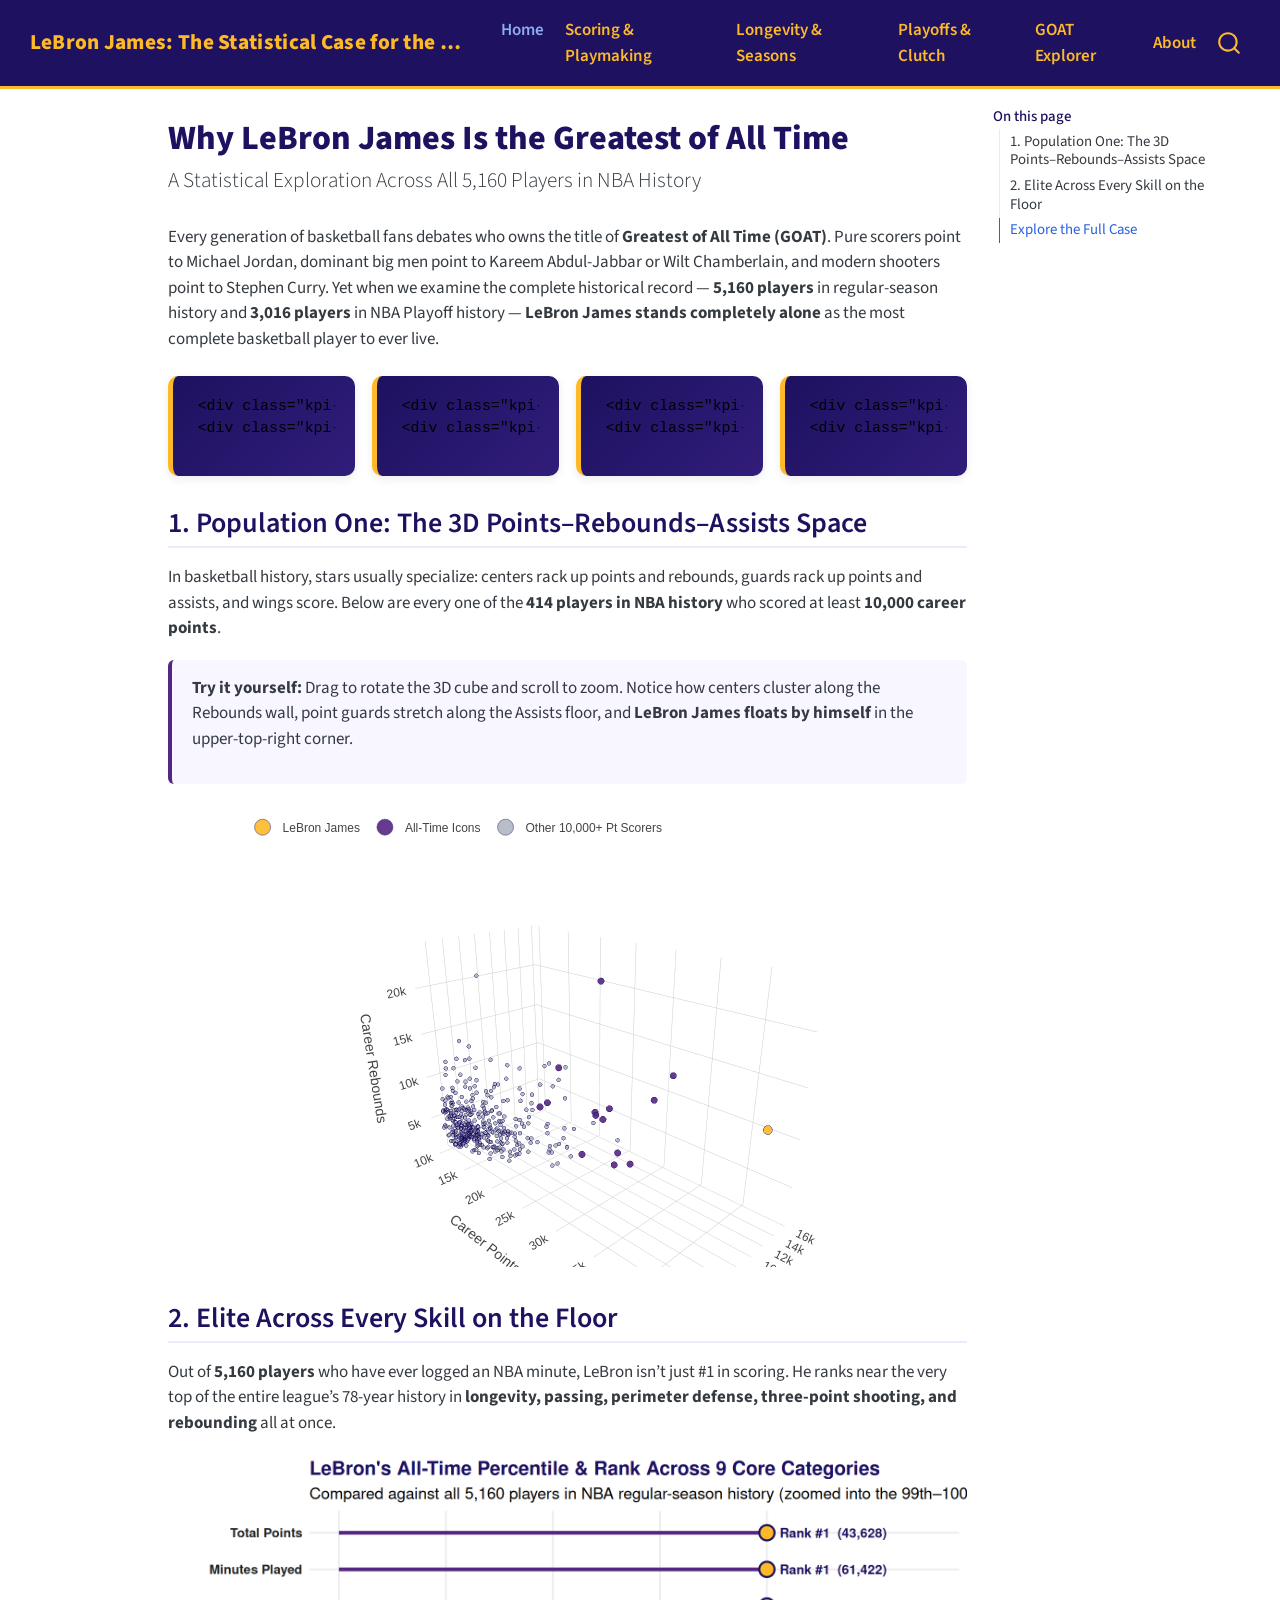
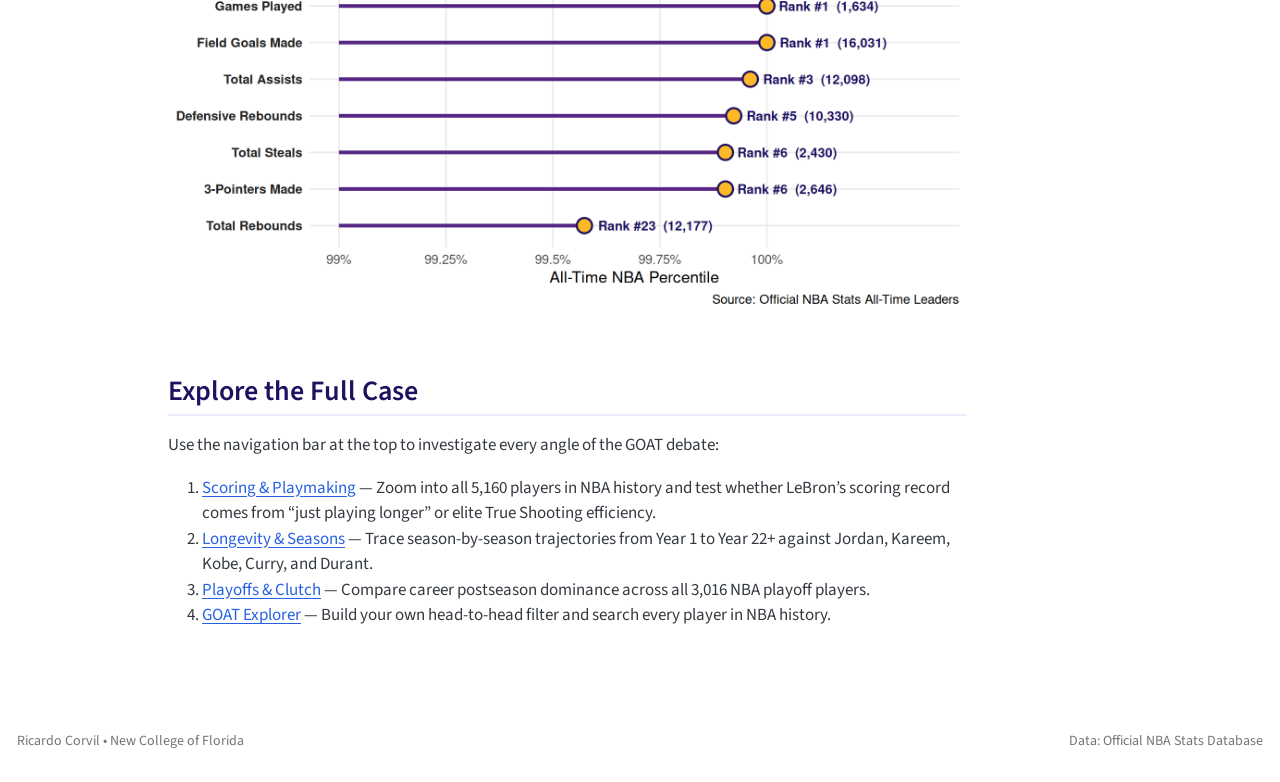
